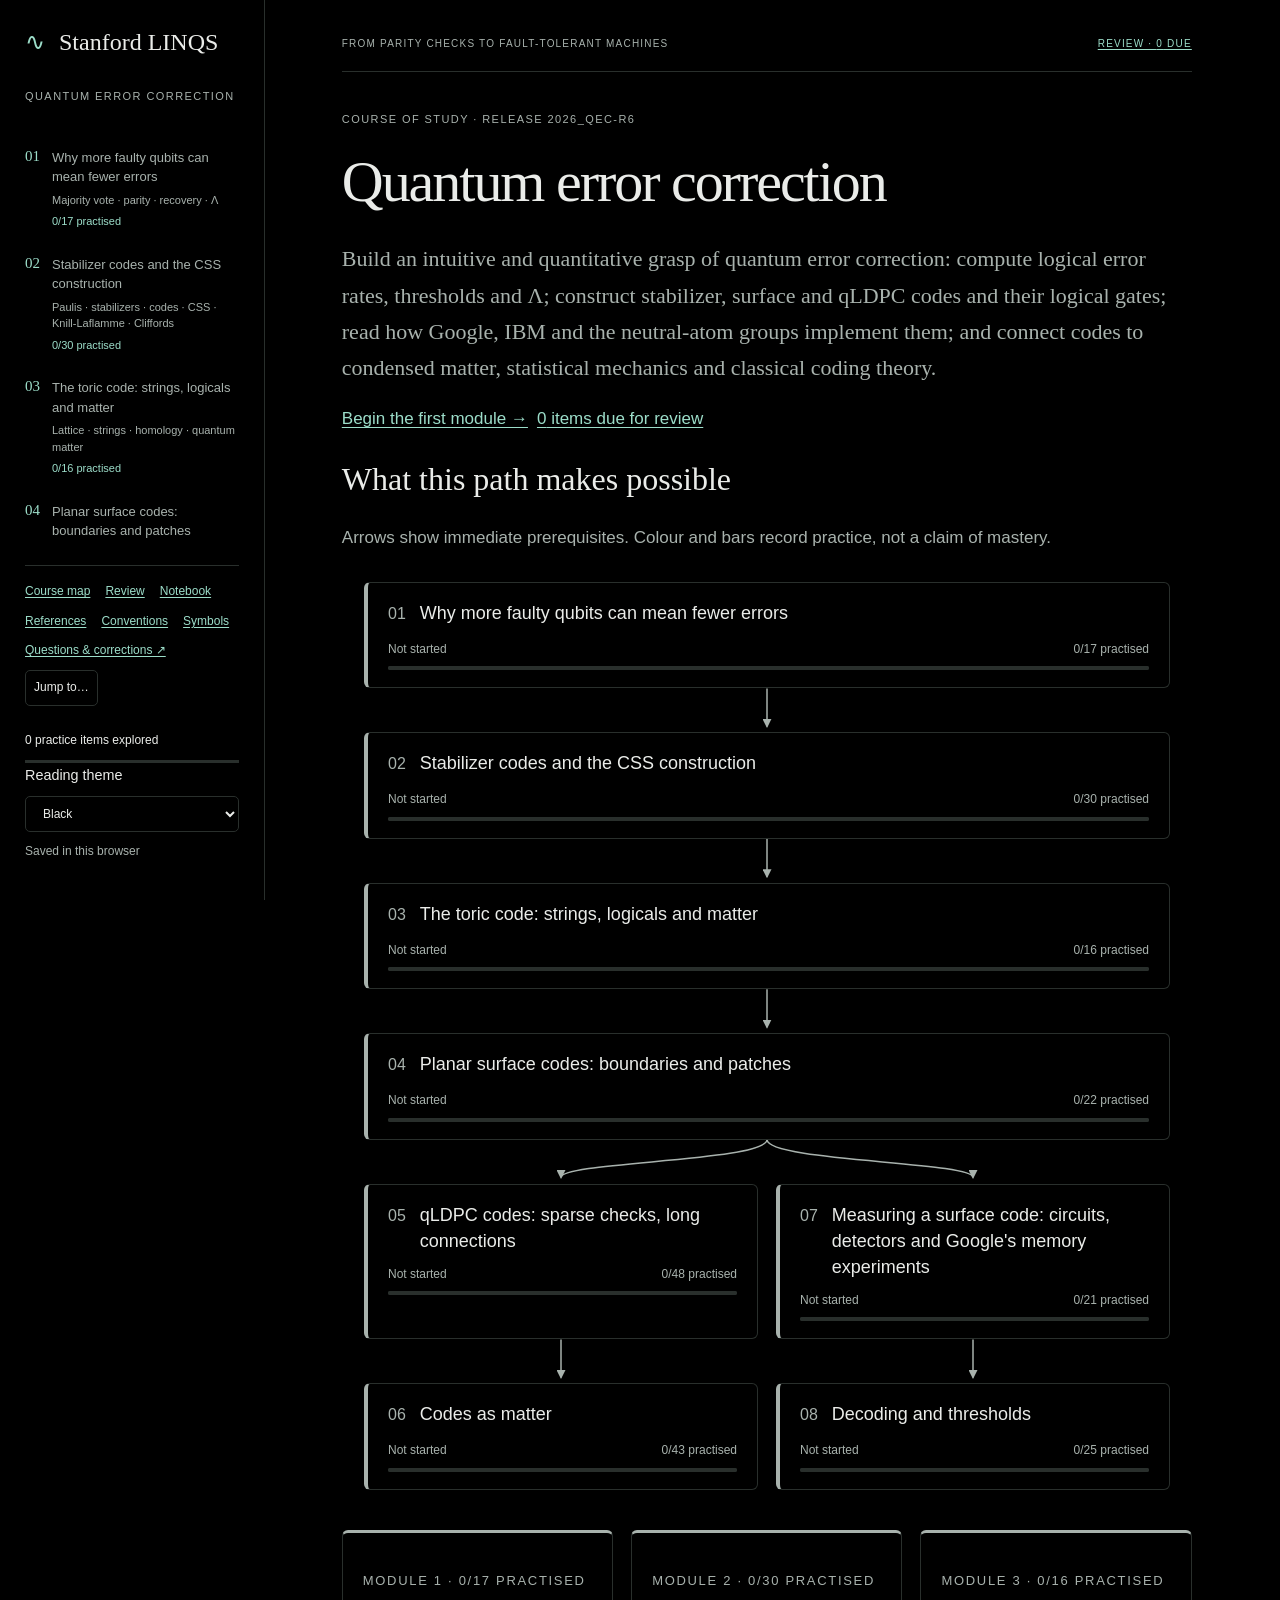
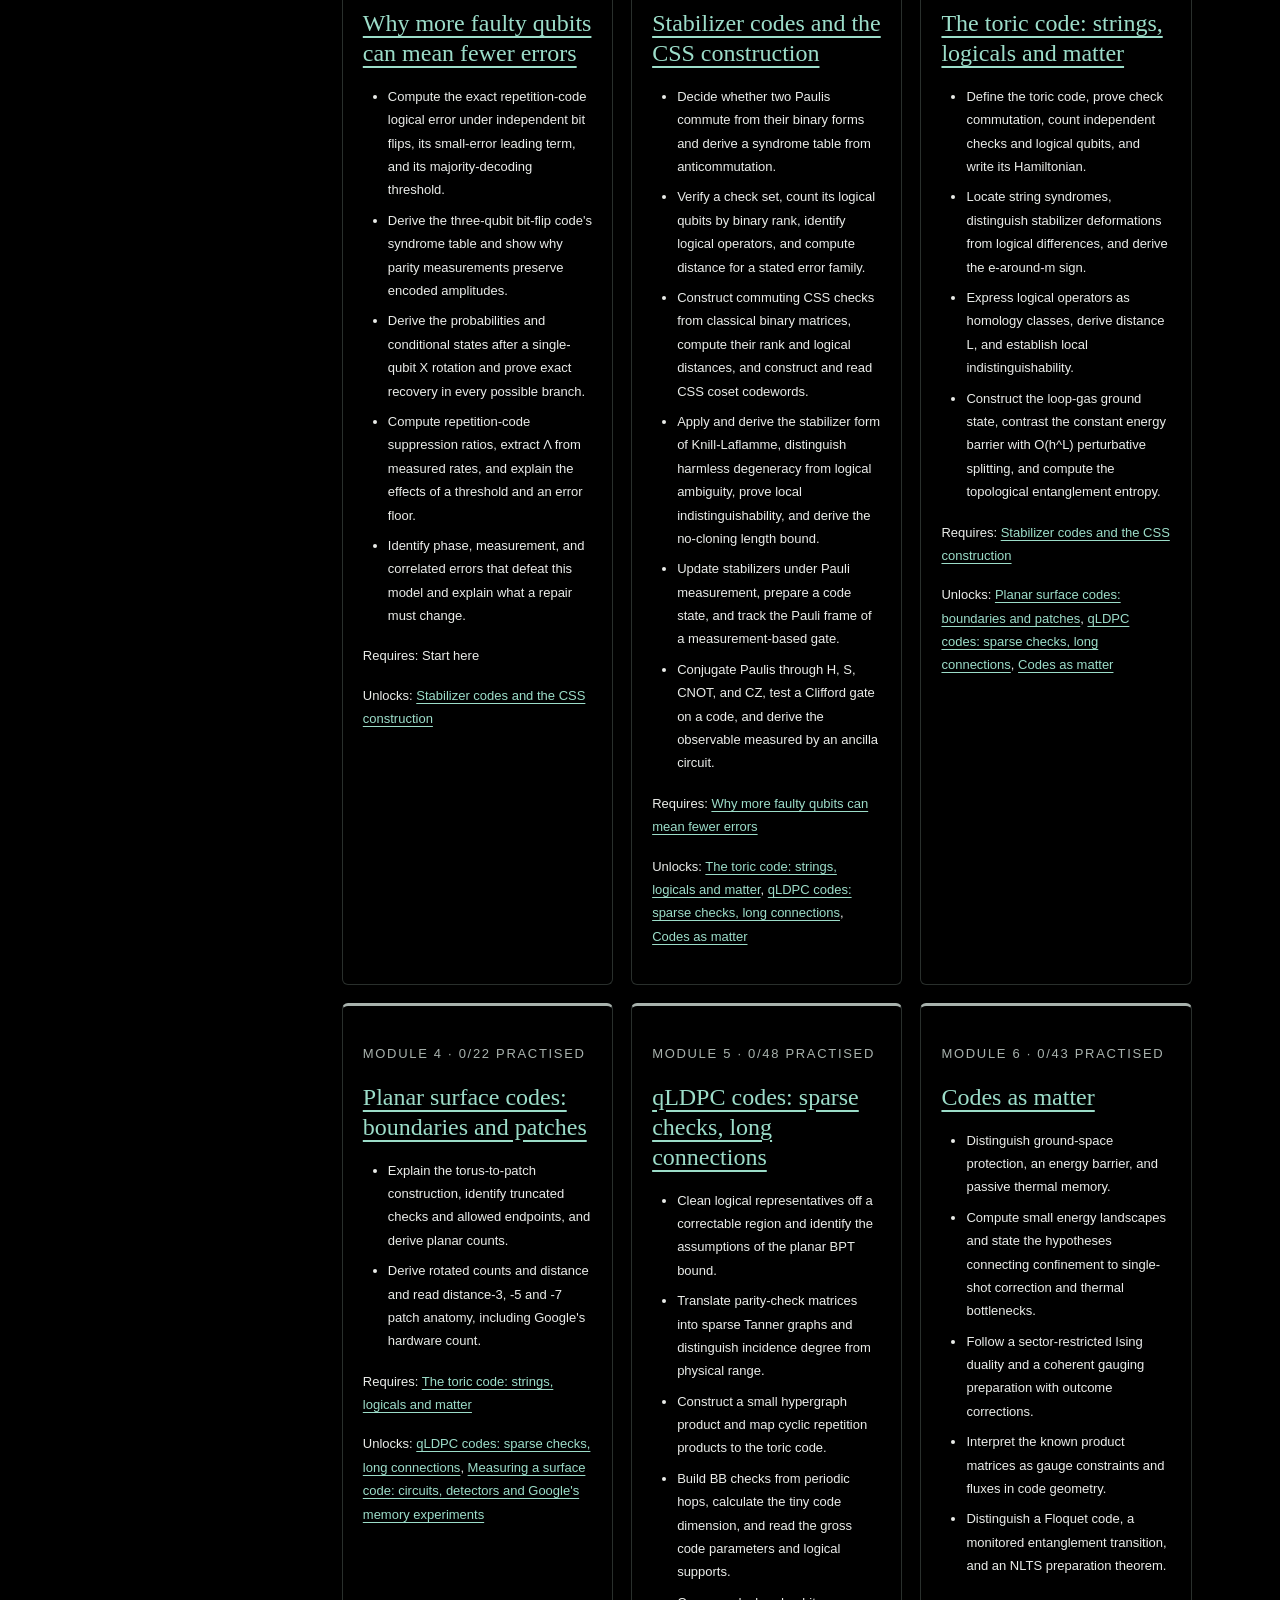
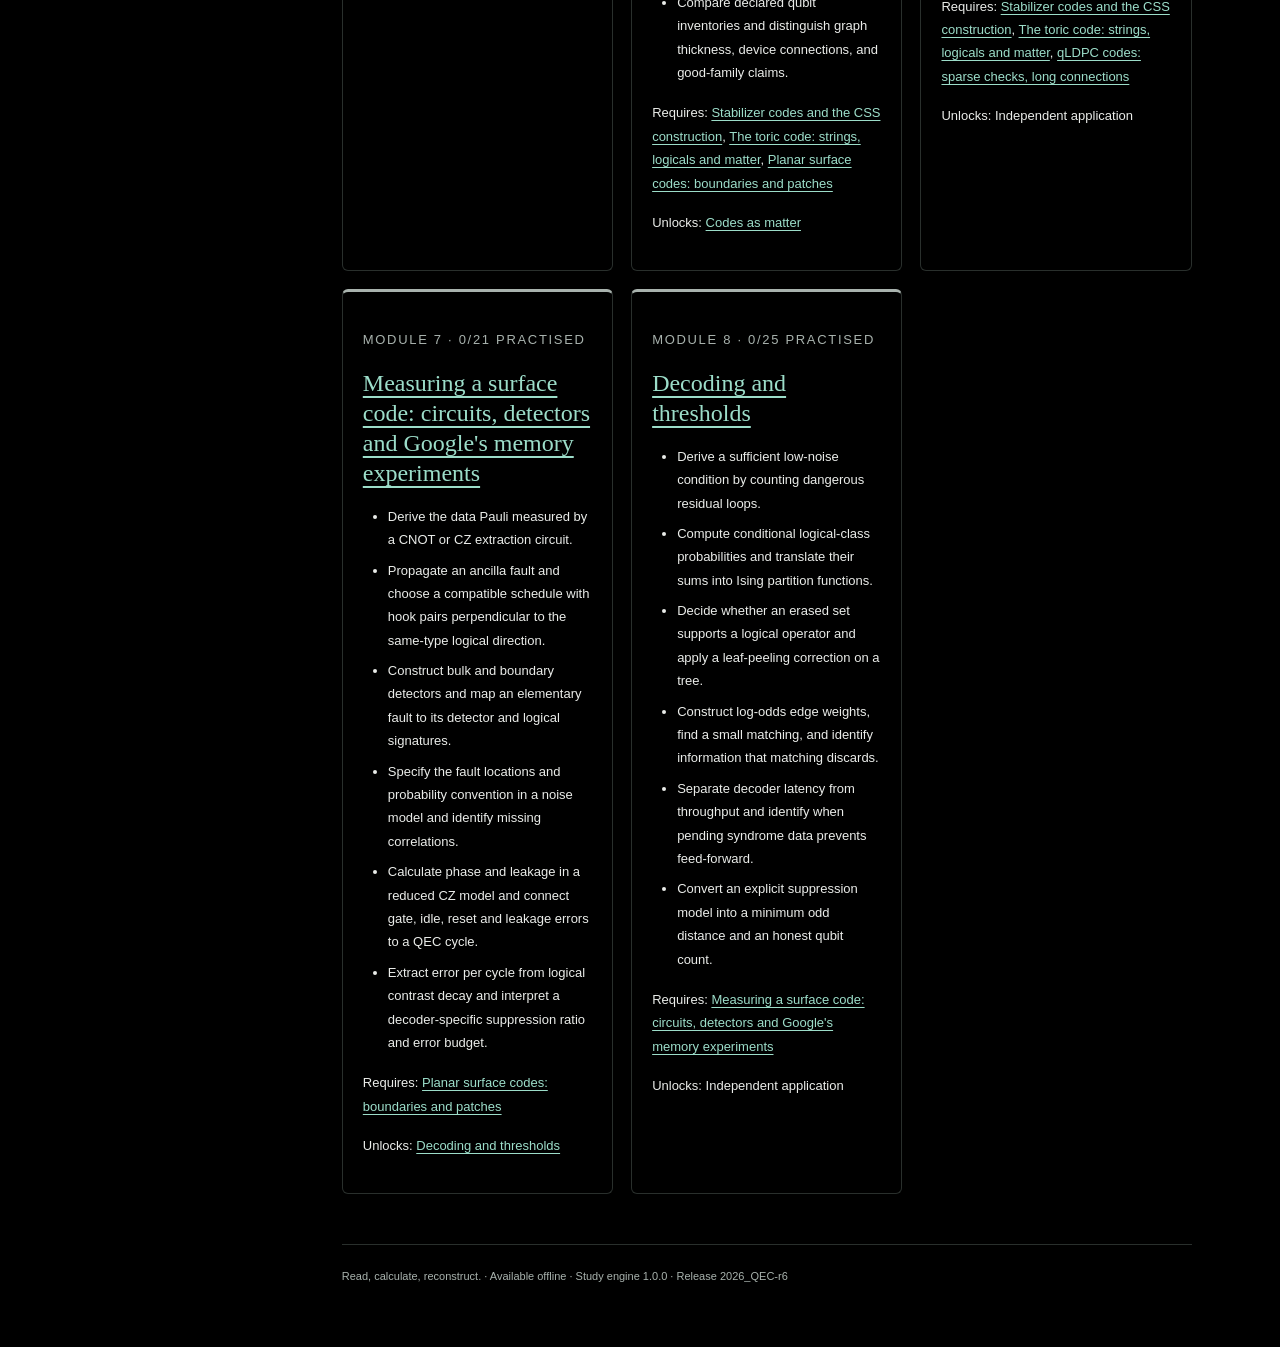
==== 2026_QEC/index.html @ 4f8a5e7a "2026_QEC: release 2026_QEC-r6 (modules m1, m2, m3, m14, m6, m7, m4, m5) From private source ae6939c " ====
<!doctype html><html lang="en"><head><meta charset="utf-8"><script id="study-theme-init">(function(){var theme="black";try{var saved=JSON.parse(localStorage.getItem("study-release:quantum_error_correction"));if(["black","midnight","ivory","sage","plum"].indexOf(saved&&saved.prefs&&saved.prefs.theme)!==-1)theme=saved.prefs.theme;}catch(_){}document.documentElement.dataset.theme=theme;})();</script><link rel="icon" href="data:,"><meta name="viewport" content="width=device-width,initial-scale=1"><title>Quantum error correction · Quantum error correction</title><meta name="description" content="Build an intuitive and quantitative grasp of quantum error correction: compute logical error rates, thresholds and Λ; construct stabilizer, surface and qLDPC codes and their logical gates; read how Google, IBM and the neutral-atom groups implement them; and connect codes to condensed matter, statistical mechanics and classical coding theory."><link rel="stylesheet" href="assets/katex/katex.min.css"><link rel="stylesheet" href="assets/study.css"><script id="study-page-data" type="application/json">{"comments":{},"commentLifecycle":{},"answers":{},"course":"quantum_error_correction","courseTitle":"Quantum error correction","module":null,"revision":"sha256:18c68c8f806bed81","engineVersion":"1.0.0","dev":false,"release":{"label":"2026_QEC-r6","questionsUrl":"https://docs.google.com/document/d/1dp_MXEA5aFQJ1om-RrPk7rns6-5DhuFm/edit"},"itemIndex":{"m1-predict-crossing":{"type":"predict","module":"m1","subsection":"m1-majority","title":"Where do the distance curves meet?","responseType":"choice"},"m1-q-leading":{"type":"quiz","module":"m1","subsection":"m1-majority","title":"Evaluate the five-bit tail","responseType":"numeric"},"m1-q-above-threshold":{"type":"quiz","module":"m1","subsection":"m1-majority","title":"Above the majority threshold","responseType":"choice"},"m1-q-cloning":{"type":"quiz","module":"m1","subsection":"m1-obstacles","title":"The permitted copier","responseType":"choice"},"m1-q-syndrome":{"type":"quiz","module":"m1","subsection":"m1-bitflip","title":"Decode the sign pattern","responseType":"choice"},"m1-predict-single-qubit":{"type":"predict","module":"m1","subsection":"m1-bitflip","title":"What can one physical qubit reveal?","responseType":"choice"},"m1-q-commute":{"type":"quiz","module":"m1","subsection":"m1-bitflip","title":"Commute does not mean correct","responseType":"multi"},"m1-predict-rotation":{"type":"predict","module":"m1","subsection":"m1-discretize","title":"How often does a small rotation flag?","responseType":"numeric"},"m1-q-after-measurement":{"type":"quiz","module":"m1","subsection":"m1-discretize","title":"What remains after a clean outcome?","responseType":"choice"},"m1-q-lambda-extract":{"type":"quiz","module":"m1","subsection":"m1-lambda","title":"Extract a measured suppression ratio","responseType":"numeric"},"m1-predict-lambda":{"type":"predict","module":"m1","subsection":"m1-lambda","title":"Is Λ a property of qubits alone?","responseType":"choice"},"m1-q-events":{"type":"quiz","module":"m1","subsection":"m1-time","title":"Read a temporal pair","responseType":"choice"},"m1-reconstruction":{"type":"exercise","module":"m1","subsection":"m1-practice","title":"Rebuild the two mechanisms","responseType":"text"},"m1-transfer":{"type":"exercise","module":"m1","subsection":"m1-practice","title":"Rotate the code into the phase basis","responseType":"text"},"m1-calc-floor":{"type":"exercise","module":"m1","subsection":"m1-practice","title":"Where does a floor take over?","responseType":"text"},"m1-challenge-paper":{"type":"challenge","module":"m1","subsection":"m1-practice","title":"Reconstruct the experimental ladder","responseType":"text"},"m1-challenge-correlated":{"type":"challenge","module":"m1","subsection":"m1-practice","title":"Let faults arrive in neighboring pairs","responseType":"text"},"m2-predict-commute":{"type":"predict","module":"m2","subsection":"m2-pauli","title":"Count the overlapping sites","responseType":"choice"},"m2-q-symplectic":{"type":"quiz","module":"m2","subsection":"m2-pauli","title":"A binary product, not a real inner product","responseType":"numeric"},"m2-predict-halving":{"type":"predict","module":"m2","subsection":"m2-stabilizer","title":"Why exactly half?","responseType":"choice"},"m2-predict-dim":{"type":"predict","module":"m2","subsection":"m2-stabilizer","title":"Constraints versus stored qubits","responseType":"choice"},"m2-q-energy":{"type":"quiz","module":"m2","subsection":"m2-stabilizer","title":"The energy of one physical error","responseType":"numeric"},"m2-q-minus-i":{"type":"quiz","module":"m2","subsection":"m2-stabilizer","title":"Consistent commutation, inconsistent signs","responseType":"choice"},"m2-q-distance":{"type":"quiz","module":"m2","subsection":"m2-logicals","title":"A logical operator sets the distance","responseType":"numeric"},"m2-q-distance-basis":{"type":"quiz","module":"m2","subsection":"m2-logicals","title":"Distance cannot depend on logical naming","responseType":"choice"},"m2-predict-playground":{"type":"predict","module":"m2","subsection":"m2-logicals","title":"How many distinct single-error signals?","responseType":"choice"},"m2-q-degenerate":{"type":"quiz","module":"m2","subsection":"m2-examples","title":"Which pairs does the Shor lookup correct?","responseType":"multi"},"m2-predict-steane-k":{"type":"predict","module":"m2","subsection":"m2-examples","title":"Reuse the rows in both Pauli sectors","responseType":"choice"},"m2-q-perfect":{"type":"quiz","module":"m2","subsection":"m2-examples","title":"Perfect in which sense?","responseType":"choice"},"m2-q-shor-syndrome":{"type":"quiz","module":"m2","subsection":"m2-examples","title":"What does a perfect lookup do beyond its promise?","responseType":"choice"},"m2-q-bound-ladder":{"type":"quiz","module":"m2","subsection":"m2-examples","title":"A bound is not an existence theorem","responseType":"numeric"},"m2-predict-css-k":{"type":"predict","module":"m2","subsection":"m2-css","title":"Count ranks, not drawn check nodes","responseType":"numeric"},"m2-q-css-condition":{"type":"quiz","module":"m2","subsection":"m2-css","title":"The compatibility condition in physical language","responseType":"choice"},"m2-q-kl-degenerate":{"type":"quiz","module":"m2","subsection":"m2-knill-laflamme","title":"Is a nonzero off-diagonal error overlap fatal?","responseType":"choice"},"m2-predict-reduced":{"type":"predict","module":"m2","subsection":"m2-knill-laflamme","title":"What can a small region know?","responseType":"choice"},"m2-q-erasure":{"type":"quiz","module":"m2","subsection":"m2-knill-laflamme","title":"Spend distance on two kinds of uncertainty","responseType":"multi"},"m2-predict-cnot":{"type":"predict","module":"m2","subsection":"m2-clifford","title":"Where does a target phase flip go?","responseType":"choice"},"m2-q-transversal-h":{"type":"quiz","module":"m2","subsection":"m2-clifford","title":"A transversal gate can change the code","responseType":"choice"},"m2-q-deterministic":{"type":"quiz","module":"m2","subsection":"m2-clifford","title":"Which outcome is guaranteed?","responseType":"choice"},"m2-q-what-is-measured":{"type":"quiz","module":"m2","subsection":"m2-clifford","title":"Read a mixed observable backward","responseType":"choice"},"m2-reconstruction":{"type":"exercise","module":"m2","subsection":"m2-practice","title":"Rebuild the algebra from the checks","responseType":"text"},"m2-transfer":{"type":"exercise","module":"m2","subsection":"m2-practice","title":"Detection, erasure and post-selection in four qubits","responseType":"text"},"m2-transfer-measure":{"type":"exercise","module":"m2","subsection":"m2-practice","title":"Measurement does the work: enter a code and build a gate","responseType":"text"},"m2-calc-transversal-phase":{"type":"exercise","module":"m2","subsection":"m2-practice","title":"Transversal phase gates and a slightly wrong angle","responseType":"text"},"m2-calc-coherent":{"type":"exercise","module":"m2","subsection":"m2-practice","title":"Every qubit over-rotates","responseType":"text"},"m2-challenge-bias":{"type":"challenge","module":"m2","subsection":"m2-practice","title":"When the decoder should not trust minimum weight","responseType":"text"},"m2-challenge-fifteen":{"type":"challenge","module":"m2","subsection":"m2-practice","title":"The fifteen-qubit code on a four-cube","responseType":"text"},"m3-predict-k":{"type":"predict","module":"m3","subsection":"m3-toric","title":"Count information, not drawn checks","responseType":"choice"},"m3-q-overlap":{"type":"quiz","module":"m3","subsection":"m3-toric","title":"Keep the parallel edges","responseType":"choice"},"m3-q-closed-loop":{"type":"quiz","module":"m3","subsection":"m3-anyons","title":"Zero syndrome does not settle the question","responseType":"choice"},"m3-q-fermion":{"type":"quiz","module":"m3","subsection":"m3-anyons","title":"Rotate the composite","responseType":"choice"},"m3-q-class":{"type":"quiz","module":"m3","subsection":"m3-homology","title":"Read a class, not a shape","responseType":"choice"},"m3-predict-deform":{"type":"predict","module":"m3","subsection":"m3-homology","title":"Move two neighboring faces","responseType":"text"},"m3-predict-distance":{"type":"predict","module":"m3","subsection":"m3-homology","title":"Which length limits protection?","responseType":"choice"},"m3-predict-halfway":{"type":"predict","module":"m3","subsection":"m3-homology","title":"Past the halfway point","responseType":"choice"},"m3-predict-syndrome":{"type":"predict","module":"m3","subsection":"m3-homology","title":"Count ends before opening the lattice","responseType":"choice"},"m3-q-gap":{"type":"quiz","module":"m3","subsection":"m3-matter","title":"Does the gap do the decoder's work?","responseType":"choice"},"m3-reconstruction":{"type":"exercise","module":"m3","subsection":"m3-practice","title":"Rebuild the lattice argument","responseType":"text"},"m3-gauge-gauss-reconstruction":{"type":"exercise","module":"m3","subsection":"m3-practice","title":"Read charge through a boundary","responseType":"text"},"m3-reconstruct-loop-gas":{"type":"exercise","module":"m3","subsection":"m3-practice","title":"Put a phase on the loop sum","responseType":"text"},"m3-calc-splitting":{"type":"exercise","module":"m3","subsection":"m3-practice","title":"Count the virtual winding processes","responseType":"text"},"m3-proof-genus":{"type":"exercise","module":"m3","subsection":"m3-practice","title":"Join two tori and test their seam","responseType":"text"},"m3-challenge-paper":{"type":"challenge","module":"m3","subsection":"m3-practice","title":"Reconstruct the entropy subtraction","responseType":"text"},"m3-s35-check-retained":{"type":"exercise","module":"m14","subsection":"m3-boundaries","title":"Read the check that remains","responseType":"text"},"m3-predict-end":{"type":"predict","module":"m14","subsection":"m3-boundaries","title":"Does a smooth side erase a vertex defect?","responseType":"choice"},"m3-s35-lost-pair":{"type":"exercise","module":"m14","subsection":"m3-boundaries","title":"Follow the lost logical pair","responseType":"text"},"m3-s35-count-patch":{"type":"exercise","module":"m14","subsection":"m3-boundaries","title":"Separate information from hardware","responseType":"text"},"m3-s35-deform-end":{"type":"exercise","module":"m14","subsection":"m3-boundaries","title":"Move the endpoint with a check","responseType":"text"},"m3-s35-distance-bound":{"type":"exercise","module":"m14","subsection":"m3-boundaries","title":"Bound every logical Pauli","responseType":"text"},"m3-q-planar-k":{"type":"quiz","module":"m14","subsection":"m3-boundaries","title":"Remove the alternation","responseType":"choice"},"m3-q-rough-name":{"type":"quiz","module":"m14","subsection":"m3-boundaries","title":"What does the word rough fix?","responseType":"choice"},"m3-q-half-checks":{"type":"quiz","module":"m14","subsection":"m3-rotated","title":"Does a weight-two check spoil commutation?","responseType":"choice"},"m3-predict-rotated-n":{"type":"predict","module":"m14","subsection":"m3-rotated","title":"Allocate two memories or one","responseType":"numeric"},"m3-q-loop-count":{"type":"quiz","module":"m14","subsection":"m3-anatomy","title":"A single visible defect","responseType":"choice"},"m3-q-d3-check":{"type":"quiz","module":"m14","subsection":"m3-anatomy","title":"Use the half-check's degeneracy","responseType":"choice"},"m3-q-frame-sign":{"type":"quiz","module":"m14","subsection":"m3-anatomy","title":"Follow the recorded sign","responseType":"choice"},"m3-predict-absorb":{"type":"predict","module":"m14","subsection":"m3-anatomy","title":"Change the assignment, not the geometry","responseType":"choice"},"m3-q-total":{"type":"quiz","module":"m14","subsection":"m3-anatomy","title":"Count the required interactions","responseType":"numeric"},"m14-reconstruction":{"type":"exercise","module":"m14","subsection":"m14-practice","title":"Cut the torus in the opposite order","responseType":"text"},"m3-transfer-hadamard":{"type":"exercise","module":"m14","subsection":"m14-practice","title":"Transversal Hadamard turns the patch","responseType":"text"},"m3-calc-decode-d3":{"type":"exercise","module":"m14","subsection":"m14-practice","title":"Let two errors impersonate one","responseType":"text"},"m3-transfer-frame":{"type":"exercise","module":"m14","subsection":"m14-practice","title":"Read the logical value with its frame","responseType":"text"},"m3-transfer":{"type":"exercise","module":"m14","subsection":"m14-practice","title":"A rectangular rotated memory","responseType":"text"},"m3-challenge-boundary":{"type":"challenge","module":"m14","subsection":"m14-practice","title":"Remove the mixed-boundary assumption","responseType":"text"},"m3-challenge-dead-check":{"type":"challenge","module":"m14","subsection":"m14-practice","title":"Turn off one check","responseType":"text"},"m6-quiz-cleaning":{"type":"quiz","module":"m6","subsection":"m6-bpt","title":"Move the row","responseType":"choice"},"m6-ex-cleaning-certificate":{"type":"exercise","module":"m6","subsection":"m6-bpt","title":"Certify the region","responseType":"text"},"m6-quiz-union":{"type":"quiz","module":"m6","subsection":"m6-bpt","title":"Combine correctable regions","responseType":"choice"},"m6-quiz-corner-labels":{"type":"quiz","module":"m6","subsection":"m6-bpt","title":"Count corner labels","responseType":"numeric"},"m6-quiz-bpt-scope":{"type":"quiz","module":"m6","subsection":"m6-bpt","title":"Keep a positive rate","responseType":"choice"},"m6-predict-sparsity":{"type":"predict","module":"m6","subsection":"m6-bpt","title":"Few neighbors, nearby neighbors?","responseType":"text"},"m6-quiz-hamming-edge":{"type":"quiz","module":"m6","subsection":"m6-ldpc","title":"Count a check’s lines","responseType":"numeric"},"m6-quiz-graph-row":{"type":"quiz","module":"m6","subsection":"m6-ldpc","title":"Read a row from the graph","responseType":"choice"},"m6-quiz-sparse-weight":{"type":"quiz","module":"m6","subsection":"m6-ldpc","title":"Bound both degrees","responseType":"choice"},"m6-quiz-design-rate":{"type":"quiz","module":"m6","subsection":"m6-ldpc","title":"Scale the same degrees","responseType":"numeric"},"m6-quiz-css-overlap":{"type":"quiz","module":"m6","subsection":"m6-ldpc","title":"Test the mixed overlap","responseType":"choice"},"m6-quiz-factor-rank":{"type":"quiz","module":"m6","subsection":"m6-hgp","title":"Count independent factor checks","responseType":"numeric"},"m6-predict-product-repair":{"type":"predict","module":"m6","subsection":"m6-hgp","title":"Repair the failed pair","responseType":"text"},"m6-quiz-product-size":{"type":"quiz","module":"m6","subsection":"m6-hgp","title":"Count both data blocks","responseType":"numeric"},"m6-ex-product-row":{"type":"exercise","module":"m6","subsection":"m6-hgp","title":"Rebuild the repaired rows","responseType":"text"},"m6-quiz-transpose-count":{"type":"quiz","module":"m6","subsection":"m6-hgp","title":"Keep the dependent-row contribution","responseType":"numeric"},"m6-quiz-product-distance":{"type":"quiz","module":"m6","subsection":"m6-hgp","title":"Choose the overall distance","responseType":"choice"},"m6-ex-toric-map":{"type":"exercise","module":"m6","subsection":"m6-hgp","title":"Identify a star across the seam","responseType":"text"},"m6-quiz-shift-wrap":{"type":"quiz","module":"m6","subsection":"m6-bb","title":"Follow the wrap","responseType":"numeric"},"m6-quiz-polynomial-cancel":{"type":"quiz","module":"m6","subsection":"m6-bb","title":"Cancel coincident hops","responseType":"choice"},"m6-quiz-bb-neighbors":{"type":"quiz","module":"m6","subsection":"m6-bb","title":"Count one check’s neighbors","responseType":"numeric"},"m6-quiz-bb-transpose":{"type":"quiz","module":"m6","subsection":"m6-bb","title":"Place the transpose","responseType":"choice"},"m6-ex-tiny-rank":{"type":"exercise","module":"m6","subsection":"m6-bb","title":"Recover the two free choices","responseType":"text"},"m6-quiz-tiny-k":{"type":"quiz","module":"m6","subsection":"m6-bb","title":"Count independent constraints","responseType":"numeric"},"m6-predict-bb":{"type":"predict","module":"m6","subsection":"m6-bb","title":"More sites and more logical qubits","responseType":"text"},"m6-ex-bb-observation":{"type":"exercise","module":"m6","subsection":"m6-bb","title":"Read the rank observations","responseType":"text"},"m6-quiz-rank-not-distance":{"type":"quiz","module":"m6","subsection":"m6-bb","title":"Separate rank from distance","responseType":"choice"},"m6-quiz-logical-patches":{"type":"quiz","module":"m6","subsection":"m6-bb","title":"Shared sites and separate logical qubits","responseType":"choice"},"m6-quiz-degree-hardware":{"type":"quiz","module":"m6","subsection":"m6-hardware","title":"Count the full neighborhood","responseType":"numeric"},"m6-quiz-thickness":{"type":"quiz","module":"m6","subsection":"m6-hardware","title":"Interpret the planar partition","responseType":"choice"},"m6-quiz-kunlun-inventory":{"type":"quiz","module":"m6","subsection":"m6-hardware","title":"Count device qubits per logical","responseType":"numeric"},"m6-ex-hardware-evidence":{"type":"exercise","module":"m6","subsection":"m6-hardware","title":"Match a claim to its evidence","responseType":"text"},"m6-quiz-matched-count":{"type":"quiz","module":"m6","subsection":"m6-hardware","title":"Count the matched patch block","responseType":"numeric"},"m6-predict-map":{"type":"predict","module":"m6","subsection":"m6-hardware","title":"What changes when the lines move","responseType":"text"},"m6-ex-map-observation":{"type":"exercise","module":"m6","subsection":"m6-hardware","title":"Identify the displayed edge set","responseType":"text"},"m6-quiz-relative-distance":{"type":"quiz","module":"m6","subsection":"m6-good-codes","title":"Normalize the distance","responseType":"numeric"},"m6-quiz-good-family":{"type":"quiz","module":"m6","subsection":"m6-good-codes","title":"Two points or a family","responseType":"choice"},"m6-quiz-lift-degree":{"type":"quiz","module":"m6","subsection":"m6-good-codes","title":"Follow a permuted edge","responseType":"choice"},"m6-ex-tanner-distinction":{"type":"exercise","module":"m6","subsection":"m6-good-codes","title":"Representation or construction","responseType":"text"},"m6-quiz-frontier-premise":{"type":"quiz","module":"m6","subsection":"m6-good-codes","title":"Identify the premise that changes","responseType":"choice"},"m6-ex-reconstruct":{"type":"exercise","module":"m6","subsection":"m6-practice","title":"Rebuild cleaning and the planar bound","responseType":"text"},"m6-ex-calculate":{"type":"exercise","module":"m6","subsection":"m6-practice","title":"Count the tiny BB code by hand","responseType":"text"},"m6-ex-proof":{"type":"exercise","module":"m6","subsection":"m6-practice","title":"Prove the product’s parameters","responseType":"text"},"m6-ex-explain":{"type":"exercise","module":"m6","subsection":"m6-practice","title":"State what each calculation establishes","responseType":"text"},"m6-ex-transfer":{"type":"exercise","module":"m6","subsection":"m6-practice","title":"Transfer the locality argument","responseType":"text"},"m6-challenge-paper":{"type":"challenge","module":"m6","subsection":"m6-practice","title":"Read a logical pair from the paper","responseType":"text"},"m6-challenge-design":{"type":"challenge","module":"m6","subsection":"m6-practice","title":"Design a matched-distance resource table","responseType":"text"},"m6-challenge-break":{"type":"challenge","module":"m6","subsection":"m6-practice","title":"Break the six-neighbor claim","responseType":"text"},"m7-quiz-degeneracy":{"type":"quiz","module":"m7","subsection":"m7-hamiltonians","title":"Check the claim","responseType":"choice"},"m7-quiz-entropy-sign":{"type":"quiz","module":"m7","subsection":"m7-hamiltonians","title":"Check the claim","responseType":"choice"},"m7-quiz-fusion":{"type":"quiz","module":"m7","subsection":"m7-hamiltonians","title":"Check the claim","responseType":"choice"},"m7-quiz-gap-distance":{"type":"quiz","module":"m7","subsection":"m7-barriers","title":"Check the claim","responseType":"choice"},"m7-predict-energy":{"type":"predict","module":"m7","subsection":"m7-barriers","title":"Which route has the smaller peak?","responseType":"text"},"m7-quiz-thermal":{"type":"quiz","module":"m7","subsection":"m7-barriers","title":"Check the claim","responseType":"choice"},"m7-quiz-nogo":{"type":"quiz","module":"m7","subsection":"m7-barriers","title":"Check the claim","responseType":"choice"},"m7-quiz-four-d":{"type":"quiz","module":"m7","subsection":"m7-barriers","title":"Check the claim","responseType":"choice"},"m7-quiz-fractal":{"type":"quiz","module":"m7","subsection":"m7-barriers","title":"Check the claim","responseType":"choice"},"m7-quiz-reduced-weight":{"type":"quiz","module":"m7","subsection":"m7-single-shot","title":"Check the claim","responseType":"choice"},"m7-quiz-metacheck":{"type":"quiz","module":"m7","subsection":"m7-single-shot","title":"Check the claim","responseType":"choice"},"m7-quiz-single-shot":{"type":"quiz","module":"m7","subsection":"m7-single-shot","title":"Check the claim","responseType":"choice"},"m7-quiz-both-sectors":{"type":"quiz","module":"m7","subsection":"m7-single-shot","title":"Check the claim","responseType":"choice"},"m7-quiz-goodness":{"type":"quiz","module":"m7","subsection":"m7-good-codes","title":"Check the claim","responseType":"choice"},"m7-quiz-free-energy":{"type":"quiz","module":"m7","subsection":"m7-good-codes","title":"Check the claim","responseType":"choice"},"m7-quiz-glass":{"type":"quiz","module":"m7","subsection":"m7-good-codes","title":"Check the claim","responseType":"choice"},"m7-quiz-scope":{"type":"quiz","module":"m7","subsection":"m7-good-codes","title":"Check the claim","responseType":"choice"},"m7-quiz-kw-sector":{"type":"quiz","module":"m7","subsection":"m7-gauging","title":"Check the claim","responseType":"choice"},"m7-quiz-bond":{"type":"quiz","module":"m7","subsection":"m7-gauging","title":"Check the claim","responseType":"choice"},"m7-quiz-gauss":{"type":"quiz","module":"m7","subsection":"m7-gauging","title":"Check the claim","responseType":"choice"},"m7-quiz-flux":{"type":"quiz","module":"m7","subsection":"m7-gauging","title":"Check the claim","responseType":"choice"},"m7-quiz-outcome-parity":{"type":"quiz","module":"m7","subsection":"m7-gauging","title":"Check the claim","responseType":"choice"},"m7-quiz-gauging-state":{"type":"quiz","module":"m7","subsection":"m7-gauging","title":"Check the claim","responseType":"choice"},"m7-predict-gauging":{"type":"predict","module":"m7","subsection":"m7-gauging","title":"What will the matter record leave behind?","responseType":"text"},"m7-quiz-product-sites":{"type":"quiz","module":"m7","subsection":"m7-products","title":"Check the claim","responseType":"choice"},"m7-quiz-product-star":{"type":"quiz","module":"m7","subsection":"m7-products","title":"Check the claim","responseType":"choice"},"m7-quiz-product-flux":{"type":"quiz","module":"m7","subsection":"m7-products","title":"Check the claim","responseType":"choice"},"m7-quiz-product-energy":{"type":"quiz","module":"m7","subsection":"m7-products","title":"Check the claim","responseType":"choice"},"m7-quiz-honeycomb":{"type":"quiz","module":"m7","subsection":"m7-dynamics","title":"Check the claim","responseType":"choice"},"m7-quiz-floquet-label":{"type":"quiz","module":"m7","subsection":"m7-dynamics","title":"Check the claim","responseType":"choice"},"m7-quiz-record":{"type":"quiz","module":"m7","subsection":"m7-dynamics","title":"Check the claim","responseType":"choice"},"m7-quiz-monitoring":{"type":"quiz","module":"m7","subsection":"m7-dynamics","title":"Check the claim","responseType":"choice"},"m7-quiz-dynamics-scope":{"type":"quiz","module":"m7","subsection":"m7-dynamics","title":"Check the claim","responseType":"choice"},"m7-quiz-nlts":{"type":"quiz","module":"m7","subsection":"m7-complexity","title":"Check the claim","responseType":"choice"},"m7-quiz-complexity-scope":{"type":"quiz","module":"m7","subsection":"m7-complexity","title":"Check the claim","responseType":"choice"},"m7-reconstruction":{"type":"exercise","module":"m7","subsection":"m7-practice","title":"Rebuild the BB energy calculation","responseType":"text"},"m7-transfer":{"type":"exercise","module":"m7","subsection":"m7-practice","title":"Transfer the energy question to the product","responseType":"text"},"m7-calculation":{"type":"exercise","module":"m7","subsection":"m7-practice","title":"Prove the cube route peak is optimal","responseType":"text"},"m7-explanation":{"type":"exercise","module":"m7","subsection":"m7-practice","title":"Explain three different kinds of protection","responseType":"text"},"m7-proof":{"type":"exercise","module":"m7","subsection":"m7-practice","title":"Turn the cleaning picture into local indistinguishability","responseType":"text"},"m7-paper-figure":{"type":"challenge","module":"m7","subsection":"m7-practice","title":"Read a theorem label on a phase sketch","responseType":"text"},"m7-design":{"type":"challenge","module":"m7","subsection":"m7-practice","title":"Finish a different gauging outcome","responseType":"text"},"m7-break-model":{"type":"challenge","module":"m7","subsection":"m7-practice","title":"Break the monitoring analogy","responseType":"text"},"m4-predict-cz-basis":{"type":"predict","module":"m4","subsection":"m4-circuit","title":"What does the CZ circuit reveal?","responseType":"choice"},"m4-q-data-basis":{"type":"quiz","module":"m4","subsection":"m4-circuit","title":"Repair the data basis","responseType":"choice"},"m4-q-hook-absorption":{"type":"quiz","module":"m4","subsection":"m4-hooks","title":"Does a neighboring check absorb the hook?","responseType":"choice"},"m4-predict-hook":{"type":"predict","module":"m4","subsection":"m4-hooks","title":"Which gates remain?","responseType":"choice"},"m4-q-first-round":{"type":"quiz","module":"m4","subsection":"m4-detectors","title":"Is the first sign an error?","responseType":"choice"},"m4-q-y":{"type":"quiz","module":"m4","subsection":"m4-detectors","title":"How many checks change?","responseType":"numeric"},"m4-predict-final-detector":{"type":"predict","module":"m4","subsection":"m4-detectors","title":"Does the final readout add an event?","responseType":"choice"},"m4-q-noise":{"type":"quiz","module":"m4","subsection":"m4-noise","title":"Does the same p mean the same hardware?","responseType":"choice"},"m4-q-reset":{"type":"quiz","module":"m4","subsection":"m4-leakage","title":"Why not reset all the data?","responseType":"choice"},"m4-predict-leakage":{"type":"predict","module":"m4","subsection":"m4-leakage","title":"Is the average enough?","responseType":"choice"},"m4-predict-cz-return":{"type":"predict","module":"m4","subsection":"m4-hardware","title":"A second return","responseType":"choice"},"m4-q-latency":{"type":"quiz","module":"m4","subsection":"m4-hardware","title":"Fast rounds, delayed answer","responseType":"choice"},"m4-q-contrast":{"type":"quiz","module":"m4","subsection":"m4-experiments","title":"Interpret vanishing contrast","responseType":"choice"},"m4-q-comparison":{"type":"quiz","module":"m4","subsection":"m4-experiments","title":"Compare protected information","responseType":"choice"},"m4-q-budget":{"type":"quiz","module":"m4","subsection":"m4-experiments","title":"Predict the budget change","responseType":"numeric"},"m4-reconstruction":{"type":"exercise","module":"m4","subsection":"m4-practice","title":"Follow a fault from the circuit to the record","responseType":"text"},"m4-transfer":{"type":"exercise","module":"m4","subsection":"m4-practice","title":"Transfer to the four-data-qubit code","responseType":"text"},"m4-calc-decay":{"type":"exercise","module":"m4","subsection":"m4-practice","title":"Recover the round rate from two durations","responseType":"text"},"m4-calc-cz":{"type":"exercise","module":"m4","subsection":"m4-practice","title":"Return with the right phase","responseType":"text"},"m4-challenge-paper":{"type":"challenge","module":"m4","subsection":"m4-practice","title":"Read the two experimental axes","responseType":"text"},"m4-challenge-break-model":{"type":"challenge","module":"m4","subsection":"m4-practice","title":"Break two incomplete optimization targets","responseType":"text"},"m5-predict-half-loop":{"type":"predict","module":"m5","subsection":"m5-chains","title":"How many faults must the loop contain?","responseType":"choice"},"m5-q-bound":{"type":"quiz","module":"m5","subsection":"m5-chains","title":"What has the bound established?","responseType":"choice"},"m5-q-free-energy":{"type":"quiz","module":"m5","subsection":"m5-rbim","title":"What does the optimal decision compare?","responseType":"choice"},"m5-predict-measurement-dimension":{"type":"predict","module":"m5","subsection":"m5-rbim","title":"What changes when check reports can be wrong?","responseType":"choice"},"m5-predict-erasure-loop":{"type":"predict","module":"m5","subsection":"m5-percolation","title":"Does every erased cycle lose a logical qubit?","responseType":"choice"},"m5-predict-erasure-crossing":{"type":"predict","module":"m5","subsection":"m5-percolation","title":"What should finite sizes show?","responseType":"choice"},"m5-q-erasure-event":{"type":"quiz","module":"m5","subsection":"m5-percolation","title":"What does uncorrectable mean here?","responseType":"choice"},"m5-q-edge-weight":{"type":"quiz","module":"m5","subsection":"m5-matching","title":"Compute an edge cost","responseType":"numeric"},"m5-q-matching-target":{"type":"quiz","module":"m5","subsection":"m5-matching","title":"What is optimized?","responseType":"choice"},"m5-predict-class":{"type":"predict","module":"m5","subsection":"m5-ml","title":"Can equal shortest paths lead to unequal classes?","responseType":"choice"},"m5-q-browne-shot":{"type":"quiz","module":"m5","subsection":"m5-ml","title":"Did optimal inference promise this shot would succeed?","responseType":"choice"},"m5-predict-correlation":{"type":"predict","module":"m5","subsection":"m5-learned","title":"Use the correlation","responseType":"numeric"},"m5-q-training":{"type":"quiz","module":"m5","subsection":"m5-learned","title":"What would demonstrate learning rather than memorization?","responseType":"choice"},"m5-q-throughput":{"type":"quiz","module":"m5","subsection":"m5-realtime","title":"Must every answer arrive within one cycle?","responseType":"choice"},"m5-q-backlog":{"type":"quiz","module":"m5","subsection":"m5-realtime","title":"Which growth law belongs to which question?","responseType":"choice"},"m5-predict-halving":{"type":"predict","module":"m5","subsection":"m5-overhead","title":"Halve the physical-noise parameter","responseType":"numeric"},"m5-q-threshold-inference":{"type":"quiz","module":"m5","subsection":"m5-overhead","title":"Does Λ determine a universal gate threshold?","responseType":"choice"},"m5-reconstruction":{"type":"exercise","module":"m5","subsection":"m5-practice","title":"Rebuild the route from loops to classes","responseType":"text"},"m5-transfer-erasure":{"type":"exercise","module":"m5","subsection":"m5-practice","title":"Transfer the criterion to erased geometry","responseType":"text"},"m5-calc-classes":{"type":"exercise","module":"m5","subsection":"m5-practice","title":"Calculate the two class risks","responseType":"text"},"m5-transfer-greedy":{"type":"exercise","module":"m5","subsection":"m5-practice","title":"Transfer the greedy failure to a torus","responseType":"text"},"m5-calc-concatenation":{"type":"exercise","module":"m5","subsection":"m5-practice","title":"Concatenate an ideal five-qubit block","responseType":"text"},"m5-proof-shor-family":{"type":"exercise","module":"m5","subsection":"m5-practice","title":"A growing-distance family with no positive threshold","responseType":"text"},"m5-challenge-paper":{"type":"challenge","module":"m5","subsection":"m5-practice","title":"Read a suppression ladder and forecast its cost","responseType":"text"},"m5-challenge-floor":{"type":"challenge","module":"m5","subsection":"m5-practice","title":"Break the distance-only design","responseType":"text"}},"targets":{"m1-hook":{"type":"hook","module":"m1","title":"hook","revision":"sha256:7e673288d8cf8d08"},"m1-majority":{"type":"subsection","module":"m1","title":"1.1 · Majority vote and the first threshold","revision":"sha256:7e673288d8cf8d08","number":"1.1"},"eq-m1-rep-encoding":{"type":"equation","module":"m1","title":"Eq. (1.1) · 1.1 · Majority vote and the first threshold","revision":"sha256:7e673288d8cf8d08"},"eq-m1-rep-logical":{"type":"equation","module":"m1","title":"Eq. (1.2) · 1.1 · Majority vote and the first threshold","revision":"sha256:7e673288d8cf8d08"},"m1-rep-logical-derivation":{"type":"derivation","module":"m1","title":"Count the patterns that defeat a majority","revision":"sha256:7e673288d8cf8d08"},"eq-m1-rep-leading":{"type":"equation","module":"m1","title":"Eq. (1.3) · 1.1 · Majority vote and the first threshold","revision":"sha256:7e673288d8cf8d08"},"m1-rep-leading-derivation":{"type":"derivation","module":"m1","title":"Keep the lowest power of the flip probability","revision":"sha256:7e673288d8cf8d08"},"m1-predict-crossing":{"type":"predict","module":"m1","title":"Where do the distance curves meet?","revision":"sha256:7e673288d8cf8d08"},"eq-m1-rep-crossing":{"type":"equation","module":"m1","title":"Eq. (1.4) · 1.1 · Majority vote and the first threshold","revision":"sha256:7e673288d8cf8d08"},"m1-rep-crossing-derivation":{"type":"derivation","module":"m1","title":"Complement patterns, then compare successive distances","revision":"sha256:7e673288d8cf8d08"},"m1-majority-crossing-figure":{"type":"figure","module":"m1","title":"Logarithmic physical and logical error axes show four repetition-code curves for distances 1, 3, 5, and 7. Longer codes have steeper small-error slopes and lower logical error below the common crossing at p = p_L = 1/2; above it, longer codes have higher logical error.","revision":"sha256:7e673288d8cf8d08"},"m1-q-leading":{"type":"quiz","module":"m1","title":"Evaluate the five-bit tail","revision":"sha256:7e673288d8cf8d08"},"m1-majority-example":{"type":"worked-example","module":"m1","title":"One percent physical errors","revision":"sha256:7e673288d8cf8d08"},"m1-q-above-threshold":{"type":"quiz","module":"m1","title":"Above the majority threshold","revision":"sha256:7e673288d8cf8d08"},"m1-fec-tangent":{"type":"callout","module":"m1","title":"Tangent: the classical FEC connection","revision":"sha256:7e673288d8cf8d08"},"m1-vonneumann-story":{"type":"story","module":"m1","title":"Reliable organisms from unreliable components","revision":"sha256:7e673288d8cf8d08"},"m1-obstacles":{"type":"subsection","module":"m1","title":"1.2 · Why the quantum case looks impossible","revision":"sha256:7e673288d8cf8d08","number":"1.2"},"m1-three-obstacles-figure":{"type":"figure","module":"m1","title":"Three schematic panels contrast a short rotation arc with a full bit flip, cross out a copier that would duplicate an arbitrary unknown qubit, and show a Z measurement selecting either basis state from a superposition.","revision":"sha256:7e673288d8cf8d08"},"eq-m1-no-cloning":{"type":"equation","module":"m1","title":"Eq. (1.5) · 1.2 · Why the quantum case looks impossible","revision":"sha256:7e673288d8cf8d08"},"m1-no-cloning-derivation":{"type":"derivation","module":"m1","title":"A copier cannot preserve arbitrary inner products","revision":"sha256:7e673288d8cf8d08"},"eq-m1-rotation":{"type":"equation","module":"m1","title":"Eq. (1.6) · 1.2 · Why the quantum case looks impossible","revision":"sha256:7e673288d8cf8d08"},"eq-m1-rotation-expanded":{"type":"equation","module":"m1","title":"Eq. (1.7) · 1.2 · Why the quantum case looks impossible","revision":"sha256:7e673288d8cf8d08"},"m1-rotation-derivation":{"type":"derivation","module":"m1","title":"Separate even and odd powers of the Pauli","revision":"sha256:7e673288d8cf8d08"},"m1-q-cloning":{"type":"quiz","module":"m1","title":"The permitted copier","revision":"sha256:7e673288d8cf8d08"},"m1-bitflip":{"type":"subsection","module":"m1","title":"1.3 · Parity, not value: the three-qubit bit-flip code","revision":"sha256:7e673288d8cf8d08","number":"1.3"},"eq-m1-code-states":{"type":"equation","module":"m1","title":"Eq. (1.8) · 1.3 · Parity, not value: the three-qubit bit-flip code","revision":"sha256:7e673288d8cf8d08"},"m1-bitflip-circuit-figure":{"type":"figure","module":"m1","title":"Two CNOTs encode one input qubit into three data qubits. After an error slot, data-controlled CNOTs write two parities onto separate ancillas for Z measurement. The adjacent table maps I, X₁, X₂, and X₃ to syndromes 00, 10, 11, and 01.","revision":"sha256:7e673288d8cf8d08"},"eq-m1-stabilizers":{"type":"equation","module":"m1","title":"Eq. (1.9) · 1.3 · Parity, not value: the three-qubit bit-flip code","revision":"sha256:7e673288d8cf8d08"},"eq-m1-stabilizer-action":{"type":"equation","module":"m1","title":"Eq. (1.10) · 1.3 · Parity, not value: the three-qubit bit-flip code","revision":"sha256:7e673288d8cf8d08"},"m1-stabilizer-action-derivation":{"type":"derivation","module":"m1","title":"Compute the anticommutation signs","revision":"sha256:7e673288d8cf8d08"},"m1-syndrome-example":{"type":"worked-example","module":"m1","title":"Follow a complex amplitude through correction","revision":"sha256:7e673288d8cf8d08"},"m1-q-syndrome":{"type":"quiz","module":"m1","title":"Decode the sign pattern","revision":"sha256:7e673288d8cf8d08"},"m1-predict-single-qubit":{"type":"predict","module":"m1","title":"What can one physical qubit reveal?","revision":"sha256:7e673288d8cf8d08"},"eq-m1-reduced-state":{"type":"equation","module":"m1","title":"Eq. (1.11) · 1.3 · Parity, not value: the three-qubit bit-flip code","revision":"sha256:7e673288d8cf8d08"},"m1-reduced-state-derivation":{"type":"derivation","module":"m1","title":"Carry out the partial trace","revision":"sha256:7e673288d8cf8d08"},"eq-m1-logical-ops":{"type":"equation","module":"m1","title":"Eq. (1.12) · 1.3 · Parity, not value: the three-qubit bit-flip code","revision":"sha256:7e673288d8cf8d08"},"eq-m1-commute":{"type":"equation","module":"m1","title":"Eq. (1.13) · 1.3 · Parity, not value: the three-qubit bit-flip code","revision":"sha256:7e673288d8cf8d08"},"m1-commute-derivation":{"type":"derivation","module":"m1","title":"Even sign changes and logical information","revision":"sha256:7e673288d8cf8d08"},"m1-q-commute":{"type":"quiz","module":"m1","title":"Commute does not mean correct","revision":"sha256:7e673288d8cf8d08"},"m1-discretize":{"type":"subsection","module":"m1","title":"1.4 · Discretization: how measurement turns a continuum into a coin flip","revision":"sha256:7e673288d8cf8d08","number":"1.4"},"eq-m1-rotated-state":{"type":"equation","module":"m1","title":"Eq. (1.14) · 1.4 · Discretization: how measurement turns a continuum into a coin flip","revision":"sha256:7e673288d8cf8d08"},"m1-rotated-state-derivation":{"type":"derivation","module":"m1","title":"Apply the rotation to the encoded amplitudes","revision":"sha256:7e673288d8cf8d08"},"eq-m1-branches":{"type":"equation","module":"m1","title":"Eq. (1.15) · 1.4 · Discretization: how measurement turns a continuum into a coin flip","revision":"sha256:7e673288d8cf8d08"},"m1-branches-derivation":{"type":"derivation","module":"m1","title":"Project, apply the Born rule, normalize, and correct","revision":"sha256:7e673288d8cf8d08"},"m1-discretization-branches-figure":{"type":"figure","module":"m1","title":"As rotation angle runs from zero to π, cosine falls and sine rises; dotted and patterned squared curves show the corresponding probabilities. At 0.2 rad, the two syndrome branches have probabilities about 0.990033289 and 0.009966711, and either keeping the clean state or applying X₂ to the flagged state restores fidelity one.","revision":"sha256:7e673288d8cf8d08"},"eq-m1-uncorrected":{"type":"equation","module":"m1","title":"Eq. (1.16) · 1.4 · Discretization: how measurement turns a continuum into a coin flip","revision":"sha256:7e673288d8cf8d08"},"m1-uncorrected-derivation":{"type":"derivation","module":"m1","title":"Compute the unprotected overlap","revision":"sha256:7e673288d8cf8d08"},"m1-predict-rotation":{"type":"predict","module":"m1","title":"How often does a small rotation flag?","revision":"sha256:7e673288d8cf8d08"},"m1-discretization-lab":{"type":"lab","module":"m1","title":"A continuous rotation, two discrete syndromes","revision":"sha256:7e673288d8cf8d08"},"m1-q-after-measurement":{"type":"quiz","module":"m1","title":"What remains after a clean outcome?","revision":"sha256:7e673288d8cf8d08"},"m1-general-errors-tangent":{"type":"callout","module":"m1","title":"Tangent: extending the argument to general errors","revision":"sha256:7e673288d8cf8d08"},"eq-m1-pauli-basis":{"type":"equation","module":"m1","title":"Eq. (1.17) · 1.4 · Discretization: how measurement turns a continuum into a coin flip","revision":"sha256:7e673288d8cf8d08"},"m1-pauli-basis-derivation":{"type":"derivation","module":"m1","title":"Expand an arbitrary complex matrix","revision":"sha256:7e673288d8cf8d08"},"m1-lambda":{"type":"subsection","module":"m1","title":"1.5 · Scaling, Λ, and what Google measured","revision":"sha256:7e673288d8cf8d08","number":"1.5"},"eq-m1-scaling":{"type":"equation","module":"m1","title":"Eq. (1.18) · 1.5 · Scaling, Λ, and what Google measured","revision":"sha256:7e673288d8cf8d08"},"m1-q-lambda-extract":{"type":"quiz","module":"m1","title":"Extract a measured suppression ratio","revision":"sha256:7e673288d8cf8d08"},"eq-m1-lambda-repetition":{"type":"equation","module":"m1","title":"Eq. (1.19) · 1.5 · Scaling, Λ, and what Google measured","revision":"sha256:7e673288d8cf8d08"},"m1-lambda-repetition-derivation":{"type":"derivation","module":"m1","title":"Separate the small-error and large-distance limits","revision":"sha256:7e673288d8cf8d08"},"m1-lambda-example":{"type":"worked-example","module":"m1","title":"Compare two distance steps","revision":"sha256:7e673288d8cf8d08"},"eq-m1-floor":{"type":"equation","module":"m1","title":"Eq. (1.20) · 1.5 · Scaling, Λ, and what Google measured","revision":"sha256:7e673288d8cf8d08"},"m1-floor-derivation":{"type":"derivation","module":"m1","title":"Complement the independent no-failure events","revision":"sha256:7e673288d8cf8d08"},"m1-lambda-ladder-figure":{"type":"figure","module":"m1","title":"Logical error on a base-10 logarithmic axis decreases at successive odd distances from 1 through 15 for physical error probabilities 0.01, 0.05, and 0.2. The 0.01 curve falls fastest, but adding a distance-independent floor makes it level near 10⁻⁶. The distance-3 to distance-5 reduction is about 30.252.","revision":"sha256:7e673288d8cf8d08"},"m1-predict-lambda":{"type":"predict","module":"m1","title":"Is Λ a property of qubits alone?","revision":"sha256:7e673288d8cf8d08"},"m1-repetition-lab":{"type":"lab","module":"m1","title":"More faulty bits, fewer logical failures","revision":"sha256:7e673288d8cf8d08"},"m1-time":{"type":"subsection","module":"m1","title":"1.6 · When the measurement itself is wrong","revision":"sha256:7e673288d8cf8d08","number":"1.6"},"eq-m1-single-round":{"type":"equation","module":"m1","title":"Eq. (1.21) · 1.6 · When the measurement itself is wrong","revision":"sha256:7e673288d8cf8d08"},"m1-single-round-derivation":{"type":"derivation","module":"m1","title":"Enumerate the four possible false records","revision":"sha256:7e673288d8cf8d08"},"eq-m1-detection":{"type":"equation","module":"m1","title":"Eq. (1.22) · 1.6 · When the measurement itself is wrong","revision":"sha256:7e673288d8cf8d08"},"m1-spacetime-events-figure":{"type":"figure","module":"m1","title":"A grid of four stabilizers over six rounds has time increasing downward. A boundary data flip gives one event at stabilizer 1 in round 2, an interior data flip gives a horizontal pair at stabilizers 2 and 3 in round 3, and a bad measurement report gives a vertical pair at stabilizer 1 in rounds 5 and 6. Dashed horizontal links represent data flips; the dotted vertical link represents the bad report.","revision":"sha256:7e673288d8cf8d08"},"m1-q-events":{"type":"quiz","module":"m1","title":"Read a temporal pair","revision":"sha256:7e673288d8cf8d08"},"m1-threshold-tangent":{"type":"callout","module":"m1","title":"Tangent: thresholds from statistical mechanics","revision":"sha256:7e673288d8cf8d08"},"m1-erasure-tangent":{"type":"callout","module":"m1","title":"Tangent: knowing the location changes the problem","revision":"sha256:7e673288d8cf8d08"},"m1-cliffhanger":{"type":"callout","module":"m1","title":"What the next decoder must decide","revision":"sha256:7e673288d8cf8d08"},"m1-practice":{"type":"subsection","module":"m1","title":"1.7 · Reconstruct and transfer","revision":"sha256:7e673288d8cf8d08","number":"1.7"},"m1-reconstruction":{"type":"exercise","module":"m1","title":"Rebuild the two mechanisms","revision":"sha256:7e673288d8cf8d08"},"m1-transfer":{"type":"exercise","module":"m1","title":"Rotate the code into the phase basis","revision":"sha256:7e673288d8cf8d08"},"m1-calc-floor":{"type":"exercise","module":"m1","title":"Where does a floor take over?","revision":"sha256:7e673288d8cf8d08"},"m1-challenge-paper":{"type":"challenge","module":"m1","title":"Reconstruct the experimental ladder","revision":"sha256:7e673288d8cf8d08"},"m1-challenge-correlated":{"type":"challenge","module":"m1","title":"Let faults arrive in neighboring pairs","revision":"sha256:7e673288d8cf8d08"},"m1":{"type":"module","module":"m1","title":"Why more faulty qubits can mean fewer errors","revision":"sha256:7e673288d8cf8d08"},"m2-hook":{"type":"hook","module":"m2","title":"hook","revision":"sha256:30960f6dbb6e6b16"},"m2-pauli":{"type":"subsection","module":"m2","title":"2.1 · The Pauli group and commutation by overlap parity","revision":"sha256:30960f6dbb6e6b16","number":"2.1"},"eq-m2-pauli-group":{"type":"equation","module":"m2","title":"Eq. (2.1) · 2.1 · The Pauli group and commutation by overlap parity","revision":"sha256:30960f6dbb6e6b16"},"eq-m2-symplectic":{"type":"equation","module":"m2","title":"Eq. (2.2) · 2.1 · The Pauli group and commutation by overlap parity","revision":"sha256:30960f6dbb6e6b16"},"m2-predict-commute":{"type":"predict","module":"m2","title":"Count the overlapping sites","revision":"sha256:30960f6dbb6e6b16"},"m2-pauli-symplectic-figure":{"type":"figure","module":"m2","title":"Four columns compare XYZY with ZXYY. Neutral boxes mark anticommuting sites 1, 2, and 3; Y versus Y at site 4 commutes. P encodes as 1101|0111 and Q as 0111|1011. Dot products two and three give odd parity and PQ equals minus QP.","revision":"sha256:30960f6dbb6e6b16"},"eq-m2-commutation":{"type":"equation","module":"m2","title":"Eq. (2.3) · 2.1 · The Pauli group and commutation by overlap parity","revision":"sha256:30960f6dbb6e6b16"},"m2-commutation-derivation":{"type":"derivation","module":"m2","title":"Multiply the single-site signs","revision":"sha256:30960f6dbb6e6b16"},"m2-pauli-example":{"type":"worked-example","module":"m2","title":"Rebuild the first syndrome table","revision":"sha256:30960f6dbb6e6b16"},"m2-q-symplectic":{"type":"quiz","module":"m2","title":"A binary product, not a real inner product","revision":"sha256:30960f6dbb6e6b16"},"m2-stabilizer":{"type":"subsection","module":"m2","title":"2.2 · Stabilizer groups, the code space and the counting of logical qubits","revision":"sha256:30960f6dbb6e6b16","number":"2.2"},"m2-stabilizer-splitting-figure":{"type":"figure","module":"m2","title":"A tree for the bit-flip code. The top box holds all 8 basis states, dimension 8. The dashed check Z1Z2 asks whether qubits 1 and 2 are equal and splits them into the +1 half 000, 001, 110, 111 with s1 = 0 and the −1 half 010, 011, 100, 101 with s1 = 1, each of dimension 4. The dashed check Z2Z3 splits each half again into four sectors of dimension 2. Sector 00 holds 000 and 111, is tagged no flip and is the highlighted code space, one logical qubit. Sector 01 holds 001 and 110 and is tagged after X3. Sector 10 holds 011 and 100 and is tagged after X1. Sector 11 holds 010 and 101 and is tagged after X2. Notes below read each check keeps half, 8 to 4 to 2, and X1 sends the code space to sector 10, X2 to 11, X3 to 01.","revision":"sha256:30960f6dbb6e6b16"},"m2-predict-halving":{"type":"predict","module":"m2","title":"Why exactly half?","revision":"sha256:30960f6dbb6e6b16"},"eq-m2-stabilizer-group":{"type":"equation","module":"m2","title":"Eq. (2.4) · 2.2 · Stabilizer groups, the code space and the counting of logical qubits","revision":"sha256:30960f6dbb6e6b16"},"eq-m2-projector":{"type":"equation","module":"m2","title":"Eq. (2.5) · 2.2 · Stabilizer groups, the code space and the counting of logical qubits","revision":"sha256:30960f6dbb6e6b16"},"m2-projector-derivation":{"type":"derivation","module":"m2","title":"Intersect compatible eigenspaces","revision":"sha256:30960f6dbb6e6b16"},"m2-predict-dim":{"type":"predict","module":"m2","title":"Constraints versus stored qubits","revision":"sha256:30960f6dbb6e6b16"},"m2-generator-matrix-example":{"type":"worked-example","module":"m2","title":"Read and reduce generator matrices","revision":"sha256:30960f6dbb6e6b16"},"m2-stabilizer-projectors-figure":{"type":"figure","module":"m2","title":"Fixed-check counts zero through six have dimensions 128, 64, 32, 16, 8, 4, 2. Bars name the newly imposed generator: X checks on supports 1357,2367,4567, then the same Z checks. Half arrows connect rows; the final bar is labeled code space, k equals one. Separate formulas give the projector and its trace.","revision":"sha256:30960f6dbb6e6b16"},"eq-m2-codespace-dim":{"type":"equation","module":"m2","title":"Eq. (2.6) · 2.2 · Stabilizer groups, the code space and the counting of logical qubits","revision":"sha256:30960f6dbb6e6b16"},"m2-codespace-dim-derivation":{"type":"derivation","module":"m2","title":"Only identity contributes to the trace","revision":"sha256:30960f6dbb6e6b16"},"eq-m2-syndrome":{"type":"equation","module":"m2","title":"Eq. (2.7) · 2.2 · Stabilizer groups, the code space and the counting of logical qubits","revision":"sha256:30960f6dbb6e6b16"},"m2-generator-syndrome-example":{"type":"worked-example","module":"m2","title":"Use the columns to find a syndrome","revision":"sha256:30960f6dbb6e6b16"},"m2-bell-sectors-example":{"type":"worked-example","module":"m2","title":"Checks fix a Bell state","revision":"sha256:30960f6dbb6e6b16"},"m2-stabilizer-states-tangent":{"type":"callout","module":"m2","title":"Tangent: stabilizer states","revision":"sha256:30960f6dbb6e6b16"},"eq-m2-hamiltonian":{"type":"equation","module":"m2","title":"Eq. (2.8) · 2.2 · Stabilizer groups, the code space and the counting of logical qubits","revision":"sha256:30960f6dbb6e6b16"},"eq-m2-ground-space":{"type":"equation","module":"m2","title":"Eq. (2.9) · 2.2 · Stabilizer groups, the code space and the counting of logical qubits","revision":"sha256:30960f6dbb6e6b16"},"m2-ground-space-derivation":{"type":"derivation","module":"m2","title":"A flipped check raises its energy contribution","revision":"sha256:30960f6dbb6e6b16"},"m2-counting-example":{"type":"worked-example","module":"m2","title":"Count first, then ask about protection","revision":"sha256:30960f6dbb6e6b16"},"m2-q-energy":{"type":"quiz","module":"m2","title":"The energy of one physical error","revision":"sha256:30960f6dbb6e6b16"},"m2-q-minus-i":{"type":"quiz","module":"m2","title":"Consistent commutation, inconsistent signs","revision":"sha256:30960f6dbb6e6b16"},"m2-logicals":{"type":"subsection","module":"m2","title":"2.3 · Logical operators, distance and degeneracy","revision":"sha256:30960f6dbb6e6b16","number":"2.3"},"m2-degeneracy-example":{"type":"worked-example","module":"m2","title":"Shor's deliberate ambiguity","revision":"sha256:30960f6dbb6e6b16"},"m2-syndrome-cosets-figure":{"type":"figure","module":"m2","title":"Each of three Shor blocks contains six singleton X or Y cards and one dashed teal triple-Z card. Syndromes split into six Z-check bits and two X-check bits. The Z triples have syndromes 000000|10, 000000|11, 000000|01 in block order. Each triple prints two stabilizer identities; one correction can fix either Z1 or Z2.","revision":"sha256:30960f6dbb6e6b16"},"eq-m2-normalizer":{"type":"equation","module":"m2","title":"Eq. (2.10) · 2.3 · Logical operators, distance and degeneracy","revision":"sha256:30960f6dbb6e6b16"},"eq-m2-logical-pairs":{"type":"equation","module":"m2","title":"Eq. (2.11) · 2.3 · Logical operators, distance and degeneracy","revision":"sha256:30960f6dbb6e6b16"},"m2-logical-pairs-derivation":{"type":"derivation","module":"m2","title":"Pair the unpinned binary directions","revision":"sha256:30960f6dbb6e6b16"},"eq-m2-distance":{"type":"equation","module":"m2","title":"Eq. (2.12) · 2.3 · Logical operators, distance and degeneracy","revision":"sha256:30960f6dbb6e6b16"},"eq-m2-cosets":{"type":"equation","module":"m2","title":"Eq. (2.13) · 2.3 · Logical operators, distance and degeneracy","revision":"sha256:30960f6dbb6e6b16"},"m2-cosets-derivation":{"type":"derivation","module":"m2","title":"A syndrome labels a set of errors, not one error","revision":"sha256:30960f6dbb6e6b16"},"m2-confused-example":{"type":"worked-example","module":"m2","title":"A shared syndrome that is harmful","revision":"sha256:30960f6dbb6e6b16"},"m2-correctable-weight":{"type":"explanation","module":"m2","title":"How many unknown errors can a distance-$d$ code correct?","revision":"sha256:30960f6dbb6e6b16"},"m2-q-distance":{"type":"quiz","module":"m2","title":"A logical operator sets the distance","revision":"sha256:30960f6dbb6e6b16"},"m2-q-distance-basis":{"type":"quiz","module":"m2","title":"Distance cannot depend on logical naming","revision":"sha256:30960f6dbb6e6b16"},"m2-logicals-group-language":{"type":"explanation","module":"m2","title":"Optional: the same ideas in the language of groups","revision":"sha256:30960f6dbb6e6b16"},"m2-code-lab":{"type":"explanation","module":"m2","title":"A finite laboratory for code structure","revision":"sha256:30960f6dbb6e6b16"},"m2-predict-playground":{"type":"predict","module":"m2","title":"How many distinct single-error signals?","revision":"sha256:30960f6dbb6e6b16"},"m2-playground-second-pass-tangent":{"type":"callout","module":"m2","title":"Tangent: further decoder comparisons","revision":"sha256:30960f6dbb6e6b16"},"m2-playground-lab":{"type":"lab","module":"m2","title":"Checks, errors, and what a decoder can know","revision":"sha256:30960f6dbb6e6b16"},"m2-examples":{"type":"subsection","module":"m2","title":"2.4 · Shor, Steane and the five-qubit code","revision":"sha256:30960f6dbb6e6b16","number":"2.4"},"eq-m2-shor-code":{"type":"equation","module":"m2","title":"Eq. (2.14) · 2.4 · Shor, Steane and the five-qubit code","revision":"sha256:30960f6dbb6e6b16"},"eq-m2-shor-concatenation":{"type":"equation","module":"m2","title":"Eq. (2.15) · 2.4 · Shor, Steane and the five-qubit code","revision":"sha256:30960f6dbb6e6b16"},"m2-shor-concatenation-derivation":{"type":"derivation","module":"m2","title":"Concatenate phase repetition outside bit repetition","revision":"sha256:30960f6dbb6e6b16"},"m2-shor-concatenation-figure":{"type":"figure","module":"m2","title":"Nine numbered qubits form three blocks. Six dashed teal Z-pair brackets face their qubits; two solid amber X brackets span neighboring blocks. Codewords are three copies of the normalized positive or negative GHZ state. Overlined logical X has Z support on 1,4,7; overlined logical Z has X support on 1,2,3.","revision":"sha256:30960f6dbb6e6b16"},"m2-q-degenerate":{"type":"quiz","module":"m2","title":"Which pairs does the Shor lookup correct?","revision":"sha256:30960f6dbb6e6b16"},"m2-concatenation-tangent":{"type":"callout","module":"m2","title":"Tangent: repeating the encoding","revision":"sha256:30960f6dbb6e6b16"},"eq-m2-hamming":{"type":"equation","module":"m2","title":"Eq. (2.16) · 2.4 · Shor, Steane and the five-qubit code","revision":"sha256:30960f6dbb6e6b16"},"m2-hamming-codeword-example":{"type":"worked-example","module":"m2","title":"The sixteen words of the Hamming code and one flipped bit","revision":"sha256:30960f6dbb6e6b16"},"m2-hamming-tanner-figure":{"type":"figure","module":"m2","title":"Seven data circles connect to three filled amber X-check rectangles and three hollow dashed teal Z-check rectangles, all labeled by full operators. Both types use supports 1357,2367,4567 in that order. Rings highlight qubits 3 and 7 shared by the first X check and second Z check. The indexed H matrix has rows 1010101,0110011,0001111; the summary gives HH transpose zero and k equals one.","revision":"sha256:30960f6dbb6e6b16"},"eq-m2-hamming-dual":{"type":"equation","module":"m2","title":"Eq. (2.17) · 2.4 · Shor, Steane and the five-qubit code","revision":"sha256:30960f6dbb6e6b16"},"m2-hamming-dual-derivation":{"type":"derivation","module":"m2","title":"Check every kind of row overlap","revision":"sha256:30960f6dbb6e6b16"},"m2-predict-steane-k":{"type":"predict","module":"m2","title":"Reuse the rows in both Pauli sectors","revision":"sha256:30960f6dbb6e6b16"},"eq-m2-steane":{"type":"equation","module":"m2","title":"Eq. (2.18) · 2.4 · Shor, Steane and the five-qubit code","revision":"sha256:30960f6dbb6e6b16"},"m2-steane-derivation":{"type":"derivation","module":"m2","title":"Separate X, Z, and Y without measuring logical amplitudes","revision":"sha256:30960f6dbb6e6b16"},"m2-cleaning-tangent":{"type":"callout","module":"m2","title":"Tangent: moving a logical operator away from a region","revision":"sha256:30960f6dbb6e6b16"},"eq-m2-quantum-hamming-bound":{"type":"equation","module":"m2","title":"Eq. (2.19) · 2.4 · Shor, Steane and the five-qubit code","revision":"sha256:30960f6dbb6e6b16"},"m2-quantum-hamming-bound-derivation":{"type":"derivation","module":"m2","title":"Count distinguishable error images","revision":"sha256:30960f6dbb6e6b16"},"m2-error-images-tangent":{"type":"callout","module":"m2","title":"Tangent: counting Shor's error images","revision":"sha256:30960f6dbb6e6b16"},"m2-five-qubit-cyclic-figure":{"type":"figure","module":"m2","title":"Four pentagons place g1 above g2 on the left and g3 above g4 on the right. Qubits run clockwise from the top. Solid amber rings mark X, dashed teal rings Z, and gray rings identity; another ring highlights qubit 3. The generator-order bits are 1,1,1,0. The footer gives Y3 syndrome 1110 and the redundant fifth shift ZZXIX.","revision":"sha256:30960f6dbb6e6b16"},"eq-m2-five-qubit":{"type":"equation","module":"m2","title":"Eq. (2.20) · 2.4 · Shor, Steane and the five-qubit code","revision":"sha256:30960f6dbb6e6b16"},"m2-known-loss-bridge":{"type":"p","module":"m2","title":"Stabilizer codes and the CSS construction","revision":"sha256:30960f6dbb6e6b16"},"m2-no-cloning-split-figure":{"type":"figure","module":"m2","title":"One unknown state is encoded into four code qubits and separated into two pairs. If each pair recovered with fresh qubits, two copies would violate no-cloning. For the five-qubit code, two circles in A cannot recover after erasing the three in B; B recovers after erasing A. Every split has a side larger than two. The ladder distinguishes Singleton allowance nine, nondegenerate Hamming allowance ten, and the sourced shortest additive construction at eleven.","revision":"sha256:30960f6dbb6e6b16"},"eq-m2-no-cloning-bound":{"type":"equation","module":"m2","title":"Eq. (2.21) · 2.4 · Shor, Steane and the five-qubit code","revision":"sha256:30960f6dbb6e6b16"},"m2-no-cloning-derivation":{"type":"derivation","module":"m2","title":"Two disjoint recoveries would clone","revision":"sha256:30960f6dbb6e6b16"},"m2-hamming-bound-example":{"type":"worked-example","module":"m2","title":"Fill every available syndrome","revision":"sha256:30960f6dbb6e6b16"},"m2-q-perfect":{"type":"quiz","module":"m2","title":"Perfect in which sense?","revision":"sha256:30960f6dbb6e6b16"},"m2-q-shor-syndrome":{"type":"quiz","module":"m2","title":"What does a perfect lookup do beyond its promise?","revision":"sha256:30960f6dbb6e6b16"},"m2-bound-ladder-tangent":{"type":"callout","module":"m2","title":"Tangent: compare the distance-five bounds","revision":"sha256:30960f6dbb6e6b16"},"m2-q-bound-ladder":{"type":"quiz","module":"m2","title":"A bound is not an existence theorem","revision":"sha256:30960f6dbb6e6b16"},"m2-css":{"type":"subsection","module":"m2","title":"2.5 · CSS codes from classical codes","revision":"sha256:30960f6dbb6e6b16","number":"2.5"},"eq-m2-css":{"type":"equation","module":"m2","title":"Eq. (2.22) · 2.5 · CSS codes from classical codes","revision":"sha256:30960f6dbb6e6b16"},"m2-predict-css-k":{"type":"predict","module":"m2","title":"Count ranks, not drawn check nodes","revision":"sha256:30960f6dbb6e6b16"},"eq-m2-css-k":{"type":"equation","module":"m2","title":"Eq. (2.23) · 2.5 · CSS codes from classical codes","revision":"sha256:30960f6dbb6e6b16"},"m2-css-k-derivation":{"type":"derivation","module":"m2","title":"Independent row spaces occupy independent Pauli sectors","revision":"sha256:30960f6dbb6e6b16"},"m2-steane-codewords-figure":{"type":"figure","module":"m2","title":"Two separated seven-bit grids show logical zero with weights zero and four and logical one with weights three and seven, each amplitude one over root eight. Hadamard maps logical zero to logical plus, preserving the displayed grouping of all 16 words with amplitude one quarter. Readout 1100100 has syndrome 011; flipping bit six gives 1100110 and logical-Z parity zero. Two five-qubit supports cover every string, with six positive and ten negative quarter-amplitudes each.","revision":"sha256:30960f6dbb6e6b16"},"m2-steane-codewords-example":{"type":"worked-example","module":"m2","title":"Two pictures of Steane's zero","revision":"sha256:30960f6dbb6e6b16"},"eq-m2-css-codewords":{"type":"equation","module":"m2","title":"Eq. (2.24) · 2.5 · CSS codes from classical codes","revision":"sha256:30960f6dbb6e6b16"},"m2-css-codewords-derivation":{"type":"derivation","module":"m2","title":"Checks identify a coset and sum over its members","revision":"sha256:30960f6dbb6e6b16"},"m2-css-readout-example":{"type":"worked-example","module":"m2","title":"Read a logical value after correcting the classical word","revision":"sha256:30960f6dbb6e6b16"},"eq-m2-css-classical":{"type":"equation","module":"m2","title":"Eq. (2.25) · 2.5 · CSS codes from classical codes","revision":"sha256:30960f6dbb6e6b16"},"m2-css-classical-derivation":{"type":"derivation","module":"m2","title":"Classical parity tests and quantum equivalence classes","revision":"sha256:30960f6dbb6e6b16"},"m2-css-example":{"type":"worked-example","module":"m2","title":"One rank formula for Hamming and a torus","revision":"sha256:30960f6dbb6e6b16"},"m2-css-construction-figure":{"type":"figure","module":"m2","title":"The binary block matrix labels x and z columns and X-type and Z-type rows. The stacked star matrix has rows 11001010,11000101,00111010,00110101; the plaquette matrix has rows 10101100,01011100,10100011,01010011. Rows A00 through A11 and B00 through B11 distinguish checks from vertical-edge columns. Highlighted entries share h00 and v00. Both ranks are three, leaving two logical qubits.","revision":"sha256:30960f6dbb6e6b16"},"m2-css-families-tangent":{"type":"callout","module":"m2","title":"Tangent: CSS checks need not be sparse","revision":"sha256:30960f6dbb6e6b16"},"m2-css-price":{"type":"worked-example","module":"m2","title":"Why the CSS route needs seven","revision":"sha256:30960f6dbb6e6b16"},"m2-steane-story":{"type":"story","module":"m2","title":"Two routes from classical coding","revision":"sha256:30960f6dbb6e6b16"},"m2-q-css-condition":{"type":"quiz","module":"m2","title":"The compatibility condition in physical language","revision":"sha256:30960f6dbb6e6b16"},"m2-knill-laflamme":{"type":"subsection","module":"m2","title":"2.6 · Knill-Laflamme and local indistinguishability","revision":"sha256:30960f6dbb6e6b16","number":"2.6"},"m2-kl-survive":{"type":"explanation","module":"m2","title":"What must survive an unseen error?","revision":"sha256:30960f6dbb6e6b16"},"m2-environment-record-example":{"type":"worked-example","module":"m2","title":"An environment that reads the stored bit","revision":"sha256:30960f6dbb6e6b16"},"m2-kl-identify":{"type":"explanation","module":"m2","title":"Must we identify the physical error?","revision":"sha256:30960f6dbb6e6b16"},"eq-m2-kl-stabilizer":{"type":"equation","module":"m2","title":"Eq. (2.26) · 2.6 · Knill-Laflamme and local indistinguishability","revision":"sha256:30960f6dbb6e6b16"},"m2-kl-stabilizer-derivation":{"type":"derivation","module":"m2","title":"Evaluate the three possible Pauli sandwiches","revision":"sha256:30960f6dbb6e6b16"},"m2-kl-common":{"type":"explanation","module":"m2","title":"What do the successful examples have in common?","revision":"sha256:30960f6dbb6e6b16"},"m2-knill-laflamme-geometry-figure":{"type":"figure","module":"m2","title":"Solid and dashed neutral planes denote the two error images. Panel a has orthogonal images and M zero. Panel b has identical code-space action and M identity. Panel c shares the logical-zero image but has an orthogonal logical-one image, giving diagonal one-zero M. Panel d gives I4/4 on all 21 two-qubit Steane regions for every code state, including superpositions.","revision":"sha256:30960f6dbb6e6b16"},"eq-m2-kl":{"type":"equation","module":"m2","title":"Eq. (2.27) · 2.6 · Knill-Laflamme and local indistinguishability","revision":"sha256:30960f6dbb6e6b16"},"m2-kl-derivation":{"type":"derivation","module":"m2","title":"Why recovery exists precisely for scalar overlaps","revision":"sha256:30960f6dbb6e6b16"},"m2-q-kl-degenerate":{"type":"quiz","module":"m2","title":"Is a nonzero off-diagonal error overlap fatal?","revision":"sha256:30960f6dbb6e6b16"},"m2-kl-coherent":{"type":"explanation","module":"m2","title":"Can the same recovery undo a rotation or a decay?","revision":"sha256:30960f6dbb6e6b16"},"m2-error-family-tangent":{"type":"callout","module":"m2","title":"Tangent: why the specified error family matters","revision":"sha256:30960f6dbb6e6b16"},"m2-amplitude-damping-example":{"type":"worked-example","module":"m2","title":"T1 decay is not a choice of Pauli errors","revision":"sha256:30960f6dbb6e6b16"},"m2-amplitude-damping-branches-figure":{"type":"figure","module":"m2","title":"For gamma 0.0450, no-jump amplitudes a and b lead to I and Z1 probabilities 0.977371 and 1.29493 times ten to the minus four, with syndromes 000000 and 100000. Jump amplitudes root gamma over two and i root gamma over two lead to X1 and Y1 probabilities 0.01125 each, with syndromes 000100 and 100100. A labeled photon-probability table compares logical states: bit-flip probabilities depend on population; Steane always gives gamma over two.","revision":"sha256:30960f6dbb6e6b16"},"m2-damping-specific-codes-tangent":{"type":"callout","module":"m2","title":"Tangent: codes tailored to damping","revision":"sha256:30960f6dbb6e6b16"},"m2-kl-local":{"type":"explanation","module":"m2","title":"What could an observer learn from two qubits?","revision":"sha256:30960f6dbb6e6b16"},"m2-predict-reduced":{"type":"predict","module":"m2","title":"What can a small region know?","revision":"sha256:30960f6dbb6e6b16"},"eq-m2-local-indist":{"type":"equation","module":"m2","title":"Eq. (2.28) · 2.6 · Knill-Laflamme and local indistinguishability","revision":"sha256:30960f6dbb6e6b16"},"m2-local-indist-derivation":{"type":"derivation","module":"m2","title":"Expand a local observer's entire operator algebra","revision":"sha256:30960f6dbb6e6b16"},"m2-magnet-example":{"type":"worked-example","module":"m2","title":"A magnet stores a classical bit","revision":"sha256:30960f6dbb6e6b16"},"m2-phases-of-matter-tangent":{"type":"callout","module":"m2","title":"Tangent: codes and phases of matter","revision":"sha256:30960f6dbb6e6b16"},"m2-kl-erasure":{"type":"explanation","module":"m2","title":"Why is a known loss easier to repair?","revision":"sha256:30960f6dbb6e6b16"},"eq-m2-erasure-iff":{"type":"equation","module":"m2","title":"Eq. (2.29) · 2.6 · Knill-Laflamme and local indistinguishability","revision":"sha256:30960f6dbb6e6b16"},"m2-erasure-iff-derivation":{"type":"derivation","module":"m2","title":"Equal reductions give scalar local action","revision":"sha256:30960f6dbb6e6b16"},"eq-m2-erasure":{"type":"equation","module":"m2","title":"Eq. (2.30) · 2.6 · Knill-Laflamme and local indistinguishability","revision":"sha256:30960f6dbb6e6b16"},"m2-erasure-derivation":{"type":"derivation","module":"m2","title":"The relevant support is that of a pair product","revision":"sha256:30960f6dbb6e6b16"},"m2-q-erasure":{"type":"quiz","module":"m2","title":"Spend distance on two kinds of uncertainty","revision":"sha256:30960f6dbb6e6b16"},"m2-clifford":{"type":"subsection","module":"m2","title":"2.7 · Pauli propagation and the Clifford criterion","revision":"sha256:30960f6dbb6e6b16","number":"2.7"},"m2-cnot-bitflip-example-figure":{"type":"figure","module":"m2","title":"Two circuit panels with the control wire c above the target wire t and three time slices: input, after the first gate, output. Panel a applies X to the control and then the CNOT; the rows beneath track ket 00 to ket 10 to ket 11, ket 10 to ket 00 to ket 00, and ket ab to ket a plus 1, b to ket a plus 1, b plus a plus 1, where plus is addition modulo two. Panel b applies the CNOT and then X on both wires; the rows track ket 00 to ket 00 to ket 11, ket 10 to ket 11 to ket 00, and ket ab to ket a, b plus a to ket a plus 1, b plus a plus 1. The two output columns are boxed and agree row by row. A line beneath reads CNOT X c equals X c X t CNOT: the output columns agree.","revision":"sha256:30960f6dbb6e6b16"},"m2-predict-cnot":{"type":"predict","module":"m2","title":"Where does a target phase flip go?","revision":"sha256:30960f6dbb6e6b16"},"m2-t-basis-example":{"type":"worked-example","module":"m2","title":"An X error through T","revision":"sha256:30960f6dbb6e6b16"},"eq-m2-conjugation":{"type":"equation","module":"m2","title":"Eq. (2.31) · 2.7 · Pauli propagation and the Clifford criterion","revision":"sha256:30960f6dbb6e6b16"},"m2-conjugation-derivation":{"type":"derivation","module":"m2","title":"Insert the identity at the gate boundary","revision":"sha256:30960f6dbb6e6b16"},"eq-m2-clifford-rules":{"type":"equation","module":"m2","title":"Eq. (2.32) · 2.7 · Pauli propagation and the Clifford criterion","revision":"sha256:30960f6dbb6e6b16"},"m2-clifford-rules-derivation":{"type":"derivation","module":"m2","title":"Check matrices, then reconstruct products","revision":"sha256:30960f6dbb6e6b16"},"eq-m2-clifford-symplectic":{"type":"equation","module":"m2","title":"Eq. (2.33) · 2.7 · Pauli propagation and the Clifford criterion","revision":"sha256:30960f6dbb6e6b16"},"m2-clifford-symplectic-derivation":{"type":"derivation","module":"m2","title":"Read generator images as binary rows","revision":"sha256:30960f6dbb6e6b16"},"m2-clifford-symplectic-figure":{"type":"figure","module":"m2","title":"A block-divided CNOT matrix highlights x2 receiving x1 and z1 receiving z2, with equal opposing propagation arrows. Basis maps are X1 to X1X2, X2 to X2, Z1 to Z1, and Z2 to Z1Z2. Bracketed H/S matrices preserve the symplectic form. The sign panel states Y equals iXZ on each site and that an i exponent counts Y sites as an integer. It reproduces H:Y to minus Y, S:Y to minus X and CNOT:X1Z2 to minus Y1Y2.","revision":"sha256:30960f6dbb6e6b16"},"eq-m2-t-gate":{"type":"equation","module":"m2","title":"Eq. (2.34) · 2.7 · Pauli propagation and the Clifford criterion","revision":"sha256:30960f6dbb6e6b16"},"m2-t-gate-derivation":{"type":"derivation","module":"m2","title":"Keep coherent coefficients instead of inventing a Pauli label","revision":"sha256:30960f6dbb6e6b16"},"m2-pauli-propagation-figure":{"type":"figure","module":"m2","title":"H exchanges X and Z; S sends X to Y and fixes Z. CNOT has control above target: control X becomes X on both, target X stays, control Z stays, target Z becomes Z on both. CZ sends either X to itself times Z on the other qubit and fixes either Z. Boxes mark copied factors. T sends X to the coherent sum of X and Y divided by square root of two.","revision":"sha256:30960f6dbb6e6b16"},"eq-m2-clifford-criterion":{"type":"equation","module":"m2","title":"Eq. (2.35) · 2.7 · Pauli propagation and the Clifford criterion","revision":"sha256:30960f6dbb6e6b16"},"m2-clifford-criterion-derivation":{"type":"derivation","module":"m2","title":"Conjugate the group and then the logical representatives","revision":"sha256:30960f6dbb6e6b16"},"m2-transversal-gates-figure":{"type":"figure","module":"m2","title":"Seven horizontal A-control/B-target wire pairs have vertical CNOT connectors; seven other wires carry H. Explicitly overlined logical operators accompany check maps. Separate support diagrams show X on A4 through A7 copying to both blocks and Z on B4 through B7 copying back to both blocks. H swaps X and Z checks on supports 1357,2367,4567 and requires equal check row spaces.","revision":"sha256:30960f6dbb6e6b16"},"eq-m2-transversal-s":{"type":"equation","module":"m2","title":"Eq. (2.36) · 2.7 · Pauli propagation and the Clifford criterion","revision":"sha256:30960f6dbb6e6b16"},"m2-transversal-s-derivation":{"type":"derivation","module":"m2","title":"Check the logical phase in the codewords","revision":"sha256:30960f6dbb6e6b16"},"m2-cnot-css-tangent":{"type":"callout","module":"m2","title":"Tangent: when matching CNOT requires CSS","revision":"sha256:30960f6dbb6e6b16"},"m2-q-transversal-h":{"type":"quiz","module":"m2","title":"A transversal gate can change the code","revision":"sha256:30960f6dbb6e6b16"},"m2-stabilizer-measurement-circuit-figure":{"type":"figure","module":"m2","title":"Panel a prepares plus on the ancilla, uses four dot-dot CZ gates, then H and a Z meter with double classical output s. Panel b prepares zero and uses four data-controlled CNOTs into the ancilla and the same meter. Reading the table downward moves backward in time, retaining Za at the no-H stage and accumulating Z4, Z3Z4, Z2Z3Z4, then P. Initial observables XaP and ZaP both leave P after using the prepared ancilla eigenvalue.","revision":"sha256:30960f6dbb6e6b16"},"eq-m2-stabilizer-measurement":{"type":"equation","module":"m2","title":"Eq. (2.37) · 2.7 · Pauli propagation and the Clifford criterion","revision":"sha256:30960f6dbb6e6b16"},"m2-stabilizer-measurement-derivation":{"type":"derivation","module":"m2","title":"Propagate the ancilla observable and retain its initial state","revision":"sha256:30960f6dbb6e6b16"},"m2-measurement-connections-tangent":{"type":"callout","module":"m2","title":"Tangent: phase estimation and rotated checks","revision":"sha256:30960f6dbb6e6b16"},"eq-m2-measurement-update":{"type":"equation","module":"m2","title":"Eq. (2.38) · 2.7 · Pauli propagation and the Clifford criterion","revision":"sha256:30960f6dbb6e6b16"},"m2-measurement-update-derivation":{"type":"derivation","module":"m2","title":"Replace the constraint that the new measurement destroys","revision":"sha256:30960f6dbb6e6b16"},"m2-measurement-prep-figure":{"type":"figure","module":"m2","title":"Qubits 1 through 7 read left to right in four aligned, fixed-pitch Pauli tables. Three measurements replace the highlighted Z1, Z2 and Z4 pivots with X checks carrying signs determined by m1, m2 and m3. The Z checks and logical Z stay positive. An eight-row table maps each outcome to a frame correction; each occurs with probability one eighth. Every corrected branch is logical zero.","revision":"sha256:30960f6dbb6e6b16"},"m2-prep-example":{"type":"worked-example","module":"m2","title":"Prepare entanglement by reading checks","revision":"sha256:30960f6dbb6e6b16"},"m2-preparation-conventions-tangent":{"type":"callout","module":"m2","title":"Tangent: check order and preparation schedules","revision":"sha256:30960f6dbb6e6b16"},"m2-q-deterministic":{"type":"quiz","module":"m2","title":"Which outcome is guaranteed?","revision":"sha256:30960f6dbb6e6b16"},"m2-q-what-is-measured":{"type":"quiz","module":"m2","title":"Read a mixed observable backward","revision":"sha256:30960f6dbb6e6b16"},"m2-stabilizer-simulation-tangent":{"type":"callout","module":"m2","title":"Tangent: simulating stabilizer circuits","revision":"sha256:30960f6dbb6e6b16"},"m2-propagation-identities-tangent":{"type":"callout","module":"m2","title":"Tangent: identify a circuit from its Pauli images","revision":"sha256:30960f6dbb6e6b16"},"m2-propagation-lab":{"type":"lab","module":"m2","title":"Follow an error through the gates","revision":"sha256:30960f6dbb6e6b16"},"m2-practice":{"type":"subsection","module":"m2","title":"2.8 · Reconstruct and transfer","revision":"sha256:30960f6dbb6e6b16","number":"2.8"},"m2-reconstruction":{"type":"exercise","module":"m2","title":"Rebuild the algebra from the checks","revision":"sha256:30960f6dbb6e6b16"},"m2-transfer":{"type":"exercise","module":"m2","title":"Detection, erasure and post-selection in four qubits","revision":"sha256:30960f6dbb6e6b16"},"m2-transfer-measure":{"type":"exercise","module":"m2","title":"Measurement does the work: enter a code and build a gate","revision":"sha256:30960f6dbb6e6b16"},"m2-calc-transversal-phase":{"type":"exercise","module":"m2","title":"Transversal phase gates and a slightly wrong angle","revision":"sha256:30960f6dbb6e6b16"},"eq-m2-phase-branch-zero":{"type":"equation","module":"m2","title":"Eq. (2.39) · 2.8 · Reconstruct and transfer","revision":"sha256:30960f6dbb6e6b16"},"eq-m2-phase-branch-flagged":{"type":"equation","module":"m2","title":"Eq. (2.40) · 2.8 · Reconstruct and transfer","revision":"sha256:30960f6dbb6e6b16"},"eq-m2-phase-recovered-state":{"type":"equation","module":"m2","title":"Eq. (2.41) · 2.8 · Reconstruct and transfer","revision":"sha256:30960f6dbb6e6b16"},"eq-m2-phase-normalization":{"type":"equation","module":"m2","title":"Eq. (2.42) · 2.8 · Reconstruct and transfer","revision":"sha256:30960f6dbb6e6b16"},"eq-m2-phase-infidelity":{"type":"equation","module":"m2","title":"Eq. (2.43) · 2.8 · Reconstruct and transfer","revision":"sha256:30960f6dbb6e6b16"},"eq-m2-phase-full-infidelity-weight":{"type":"equation","module":"m2","title":"Eq. (2.44) · 2.8 · Reconstruct and transfer","revision":"sha256:30960f6dbb6e6b16"},"m2-transversal-phase-figure":{"type":"figure","module":"m2","title":"Under transversal S, weight-four checks keep their sign, logical X maps to minus logical Y, and logical Z stays fixed. Uniform angles pi over eight and 0.1 fail preservation; pi over four and pi over two pass. Input-state infidelity for a uniform over-rotation uses logical-plus input and ideal checks. Circular recovery points follow a visible dashed 63 delta-to-the-fourth reference. A solid curve with square markers shows the larger uncorrected infidelity, asymptotic to seven delta squared. Both axes are logarithmic.","revision":"sha256:30960f6dbb6e6b16"},"m2-calc-coherent":{"type":"exercise","module":"m2","title":"Every qubit over-rotates","revision":"sha256:30960f6dbb6e6b16"},"m2-class-probabilities-tangent":{"type":"callout","module":"m2","title":"Tangent: choose a recovery by class probability","revision":"sha256:30960f6dbb6e6b16"},"eq-m2-coset-probability":{"type":"equation","module":"m2","title":"Eq. (2.45) · 2.8 · Reconstruct and transfer","revision":"sha256:30960f6dbb6e6b16"},"m2-coset-probability-derivation":{"type":"derivation","module":"m2","title":"Sum indistinguishable alternatives","revision":"sha256:30960f6dbb6e6b16"},"m2-challenge-bias":{"type":"challenge","module":"m2","title":"When the decoder should not trust minimum weight","revision":"sha256:30960f6dbb6e6b16"},"eq-m2-bias-identity-mass":{"type":"equation","module":"m2","title":"Eq. (2.46) · 2.8 · Reconstruct and transfer","revision":"sha256:30960f6dbb6e6b16"},"eq-m2-bias-logical-x-mass":{"type":"equation","module":"m2","title":"Eq. (2.47) · 2.8 · Reconstruct and transfer","revision":"sha256:30960f6dbb6e6b16"},"m2-coset-grid-figure":{"type":"figure","module":"m2","title":"X4 is the minimum-weight representative T for syndrome 0110. Y1Y2 and Z3Z5 belong to T times logical X times S; the Y and Z columns also show both weight-two members. At p 0.03, eta ranges from 0.5 to 40 with a logarithmic conditional-probability axis. Identity is solid reference, logical X solid with dots, logical Y dotted and logical Z dashed. A hollow ring marks the crossing near 17.1; above it, Z3Z5 or Y1Y2 recovery succeeds more often than X4.","revision":"sha256:30960f6dbb6e6b16"},"m2-challenge-fifteen":{"type":"challenge","module":"m2","title":"The fifteen-qubit code on a four-cube","revision":"sha256:30960f6dbb6e6b16"},"m2-source-conventions-tangent":{"type":"callout","module":"m2","title":"Tangent: translate Pauli conventions","revision":"sha256:30960f6dbb6e6b16"},"m2-wen-crosswalk-tangent":{"type":"callout","module":"m2","title":"Tangent: translate the ground-space notation","revision":"sha256:30960f6dbb6e6b16"},"m2-shor-source-tangent":{"type":"callout","module":"m2","title":"Tangent: the Shor representative in the source","revision":"sha256:30960f6dbb6e6b16"},"m2-css-crosswalks-tangent":{"type":"callout","module":"m2","title":"Tangent: translate CSS conventions separately","revision":"sha256:30960f6dbb6e6b16"},"m2":{"type":"module","module":"m2","title":"Stabilizer codes and the CSS construction","revision":"sha256:30960f6dbb6e6b16"},"m3-hook":{"type":"hook","module":"m3","title":"hook","revision":"sha256:4d7a0464d603c84d"},"m3-toric":{"type":"subsection","module":"m3","title":"3.1 · The toric code","revision":"sha256:4d7a0464d603c84d","number":"3.1"},"m3-toric-lattice-figure":{"type":"figure","module":"m3","title":"Four panels show the same small window of a square grid. Short dotted stubs on every side show that the grid continues. Panel a, the bare grid: one square tile is labeled face p, its top-left corner is labeled vertex v, and the edge along its top is drawn thick and labeled edge a. Panel b: the same grid with a small ring, a data qubit, at the middle of every edge. The letters p, v and a keep their places, and a callout names one ring: data qubit. Panel c: a hollow Z-check square sits in every face, and the one in face p is labeled B sub p. The four edges of face p are dashed, and their rings are highlighted and labeled a at the top, b at the right, c at the bottom and d at the left. Below the panel: B sub p equals Z sub a Z sub b Z sub c Z sub d. Panel d: a filled X-check square sits on every vertex, and the one at vertex v is labeled A sub v. The four edges meeting at v are solid, and their rings are highlighted and labeled a to the right, d below, e to the left and f above. Below the panel: A sub v equals X sub a X sub d X sub e X sub f. Each check acts on four qubits, and the two checks share only a and d.","revision":"sha256:4d7a0464d603c84d"},"eq-m3-checks":{"type":"equation","module":"m3","title":"Eq. (3.1) · 3.1 · The toric code","revision":"sha256:4d7a0464d603c84d"},"m3-check-overlap-figure":{"type":"figure","module":"m3","title":"Two local windows of the square grid, each three faces across, with dotted stubs showing that the grid continues past the window. A data-qubit ring sits on every edge. Small filled squares mark X checks at vertices and small hollow squares mark Z checks at faces. In both windows the same face p is hatched. Its Z check B sub p is drawn as an enlarged hollow square in the Z color, and its four edges a, b, c, d are drawn dashed for the Z factors of B sub p. Panel a, star at a corner of p: the star A sub v sits at the top-left corner of p, drawn as an enlarged filled square in the X color, with solid X lines on its four edges a, d, e and f. The two shared data qubits, a on the top edge of p and d on its left edge, are circled, and each has the label XZ equals minus ZX. The lines under the panel read: shared a, d (2 qubits); A sub v B sub p equals minus one squared B sub p A sub v; minus one squared equals plus one, so they commute. Panel b, star away from p: the star A sub v-prime sits diagonally next to the top-left corner of p, one step up and one step left. Its four X edges include none of a, b, c, d and do not touch p. The lines under the panel read: shared none (0 qubits); A sub v-prime B sub p equals minus one to the zero B sub p A sub v-prime; minus one to the zero equals plus one, so they commute.","revision":"sha256:4d7a0464d603c84d"},"eq-m3-commute":{"type":"equation","module":"m3","title":"Eq. (3.2) · 3.1 · The toric code","revision":"sha256:4d7a0464d603c84d"},"m3-commute-derivation":{"type":"derivation","module":"m3","title":"Count shared edge qubits","revision":"sha256:4d7a0464d603c84d"},"m3-periodic-identification-figure":{"type":"figure","module":"m3","title":"Two panels of the same four by four periodic square grid, L equals 4. Panel a: matching arrows mark opposite sides as the same, one arrow on the top and bottom sides and two arrows on the left and right sides, and a bracket over the top labels L equals 4. The vertices and data-qubit rings on the right and bottom sides are drawn faded, because they repeat the left and top sides. One periodic row of horizontal edges is highlighted: it leaves through the right side, and an arrow brings it back in on the left in the same row. One periodic column of vertical edges is highlighted: it leaves through the bottom and comes back in at the top in the same column. A small torus outline is labeled: glue both pairs of sides, a torus. Panel b: every horizontal edge is drawn in one color and every vertical edge in another. The notes count 4 periodic rows times 4 edges equals 16 horizontal edges, 4 periodic columns times 4 edges equals 16 vertical edges, data qubits 16 plus 16 equals 32, 16 vertices (X checks) and 16 faces (Z checks). The copies on the bottom and right sides are drawn as small hollow marks and are not counted again. Two of them are highlighted, and an arc points from each to the original qubit it repeats: a bottom copy points to its horizontal edge in the top row, and a right copy, labeled same qubit, points to its vertical edge in the left column.","revision":"sha256:4d7a0464d603c84d"},"m3-redundant-check-figure":{"type":"figure","module":"m3","title":"Four panels of the L equals 4 torus, each a four-by-four grid with seam arrows, data-qubit rings on the edges, small filled X-check squares at the vertices and hollow Z-check squares in the faces. Panel a, two adjacent faces: two neighboring faces are shaded. The edge they share is a thin line between the two shaded tiles, with a Z written on each side of its qubit, and the note reads shared edge: Z times Z equals I. The 6 dashed edges of their outer perimeter survive. Panel b, 15 of 16 faces: every face is shaded except the one labeled p, which keeps its hollow Z-check square. An arrow marks one edge between two shaded faces with Z times Z equals I. Only the 4 dashed edges of the perimeter of p survive, so the product is B sub p itself. Panel c, all 16 faces: every face is shaded, and no edge survives, seams included, so the product is the identity. Panel d, 15 of 16 stars: every vertex carries a large filled square except the one labeled v, which keeps its small X-check square. An arrow marks one edge whose two ends are both marked, with X times X equals I. Only the 4 solid edges at v survive, the support of A sub v, so the product is A sub v itself. A line below the panels reads: independent checks, 15 face plus 15 star equals 30. The legend shows a canceled edge two ways, as a thin line between two shaded tiles and as a thin line between two large squares. A note says that the unshaded p and the unmarked v are left out of the product, not removed: B sub p, A sub v and every qubit stay in the code.","revision":"sha256:4d7a0464d603c84d"},"eq-m3-constraints":{"type":"equation","module":"m3","title":"Eq. (3.3) · 3.1 · The toric code","revision":"sha256:4d7a0464d603c84d"},"m3-constraints-derivation":{"type":"derivation","module":"m3","title":"Every edge occurs twice","revision":"sha256:4d7a0464d603c84d"},"m3-predict-k":{"type":"predict","module":"m3","title":"Count information, not drawn checks","revision":"sha256:4d7a0464d603c84d"},"eq-m3-counts":{"type":"equation","module":"m3","title":"Eq. (3.4) · 3.1 · The toric code","revision":"sha256:4d7a0464d603c84d"},"m3-counts-derivation":{"type":"derivation","module":"m3","title":"Prove that the two dependencies are the only ones","revision":"sha256:4d7a0464d603c84d"},"m3-counts-example":{"type":"worked-example","module":"m3","title":"Count the logical qubits on small tori","revision":"sha256:4d7a0464d603c84d"},"m3-small-tori-figure":{"type":"figure","module":"m3","title":"Two periodic square grids, each with a qubit ring on every edge, filled X check squares at the vertices and hollow Z check squares at the face centers. Faint rings on the dotted bottom and right seams repeat existing qubits, and arrows pair opposite sides. Panel a, an L equals 3 torus. Each of the three rows is tallied 3 h and each of the three columns 3 v; the seam row is labeled copy of top row and the seam column copy of left column. Notes: horizontal h(x,y), 3 times 3 equals 9; vertical v(x,y), 3 times 3 equals 9; seam copies are not counted; n equals 9 plus 9 equals 18 data qubits. The star A sub (1,1) and the plaquette B sub (1,1) are circled. They stay in the drawing but are left out of the generating sets, since each equals the product of the other 8 checks of its type. Stars: 9, rank 8. Plaquettes: 9, rank 8. k equals 18 minus 8 minus 8 equals 2. Panel b, an L equals 2 torus with its eight edges labeled h(0,0), h(1,0), h(0,1), h(1,1), v(0,0), v(0,1), v(1,0) and v(1,1). The parallel edges h(0,0) and h(1,0) both join vertex (0,0) to the vertex tagged (1,0), but are drawn as separate segments with separate qubits; so are v(0,0) and v(0,1), which both join (0,0) to (0,1). The X support of A sub (0,0), solid, covers h(0,0), h(1,0), v(0,0) and v(0,1); small filled squares mark copies of its vertex at the three seam corners. The Z support of B sub (0,0), dashed, covers h(0,0), v(1,0), h(0,1) and v(0,0). Their two shared qubits, h(0,0) and v(0,0), are outlined. Notes: 4 h plus 4 v equals 8 distinct edges; each star shares 2 qubits with each plaquette; ranks 3 plus 3, so k equals 8 minus 3 minus 3 equals 2.","revision":"sha256:4d7a0464d603c84d"},"m3-q-overlap":{"type":"quiz","module":"m3","title":"Keep the parallel edges","revision":"sha256:4d7a0464d603c84d"},"m3-surface-topology-tangent":{"type":"callout","module":"m3","title":"Tangent: changing the surface","revision":"sha256:4d7a0464d603c84d"},"eq-m3-euler":{"type":"equation","module":"m3","title":"Eq. (3.5) · 3.1 · The toric code","revision":"sha256:4d7a0464d603c84d"},"m3-euler-derivation":{"type":"derivation","module":"m3","title":"Count the handles with Euler's relation","revision":"sha256:4d7a0464d603c84d"},"m3-check-energy":{"type":"explanation","module":"m3","title":"Assign energy to a failed check","revision":"sha256:4d7a0464d603c84d"},"eq-m3-hamiltonian":{"type":"equation","module":"m3","title":"Eq. (3.6) · 3.1 · The toric code","revision":"sha256:4d7a0464d603c84d"},"m3-anyons":{"type":"subsection","module":"m3","title":"3.2 · Strings, syndromes and anyons","revision":"sha256:4d7a0464d603c84d","number":"3.2"},"m3-x-error-syndrome-figure":{"type":"figure","module":"m3","title":"Four panels of one L = 4 torus grid: rings for the edge qubits, filled X-check squares at the vertices (stars A sub v) and hollow Z-check squares at the face centers (plaquettes B sub p). In every panel a callout names a = a sub X = v(1,1), the vertical edge between faces p = (0,1) and q = (1,1). Panel (a), the code space with no error: all A sub v and all B read plus 1. Panel (b) adds X on a, drawn as a ring on that qubit and a heavier edge. A tile tied to the qubit reads: X from the error; Z from B sub p; XZ = minus ZX; B sub q also contains Z on a. Readout: B sub p and B sub q read minus 1; all A sub v and all other B read plus 1. Panel (c) replaces the tile and readout with two cells whose leaders point to the check squares of p and q: B sub p minus 1 gives s sub p = 1, and B sub q minus 1 gives s sub q = 1; all other B give s = 0 and all A sub v give s sub v = 0; the syndrome is the list of check bits. Panel (d) adds a filled disc tagged m behind each of those two check squares, keyed as an excitation at a failed face, and an energy card with leaders to the two cells: minus B sub p and minus B sub q each go from minus 1 to plus 1, a rise of 2, so delta E = 2 + 2 = 4 above the initial code state, in the check-coefficient units of section 3.1.","revision":"sha256:4d7a0464d603c84d"},"m3-x-string-m-anyons-figure":{"type":"figure","module":"m3","title":"Four panels of the same L = 4 torus in a two by two grid. Every edge carries a data qubit drawn as a small ring, every vertex a filled square star check, and every face center a hollow square plaquette check. In every panel a callout reads a = a sub X = v(1,1) and points to the vertical edge qubit between face p = (0,1) on its left and face q = (1,1) on its right. An edge with an X is drawn heavier, with a colored ring on its qubit. A failed plaquette has a filled disc behind its check and an m below and to its left. A small number beside a face counts the X edges among that check's four edges. It sits below and to the right of the face center, except at q, where it sits above and to the left. A callout, X factors in this check, points to the count beside face (2,1). Panel a, Add X on v(2,1): X on a and v(2,1); counts 1, 2, 1 at p, q and face (2,1); discs and m tags at p and (2,1), none at q. Notes: B sub p reads minus 1, s sub p = 1; B sub q reads plus 1, s sub q = 0; B sub (2,1) reads minus 1, bit 1; at q, minus 1 times minus 1 equals plus 1; a card reads 2 m, ΔE = 4. Panel b, Add X on h(2,2): a third X on the horizontal edge below face (2,1); counts 1, 2, 2, 1 at p, q, (2,1), (2,2); discs and m tags at p and (2,2). B sub (2,1) now reads plus 1 with bit 0 and B sub (2,2) reads minus 1 with bit 1; the card still reads 2 m, ΔE = 4. A new key, marked with the ringed heavy edge, reads error string: a, v(2,1), h(2,2). Panel c, Connect the face centers: no qubit changes and every note from b stays. Fine dotted dual guides run through all face centers, and a solid colored route goes from p right through q and (2,1), then down to (2,2), crossing each X edge at its qubit. A label, gamma star, points to the middle segment of the route. A key reads dual lattice: faces joined across the same qubits. Panel d, Name the ends: the same state and notes, with a label, partial one star gamma star, whose two arrows end at the discs of p and (2,2). Added notes: partial one star gamma star as bits: p 1, q 0, (2,1) 0, (2,2) 1, others 0; partial one star maps selected dual edges to odd-incidence face centers. A line under the panels says every check not listed under a panel reads plus 1. Below, the X rule: X of gamma star is the product of X sub e over the edges crossed by gamma star; s sub p of X of gamma star equals the number of elements of supp gamma star intersect partial p, mod 2, which equals the p entry of partial one star gamma star; s sub v = 0. A table names each term, shows its mark and gives its value at p and at q: supp gamma star is {a, v(2,1), h(2,2)}; partial p is the four edges around the face, partial q at q; the intersections are {a} and {a, v(2,1)}; the counts are 1 and 2; mod 2, the boundary entry and the check bit are 1 at p and 0 at q. A footnote: s sub v = 0 because each star A sub v is a product of X operators and X commutes with X. The legend defines ΔE as the energy above the initial code state, in the check-coefficient units of section 3.1.","revision":"sha256:4d7a0464d603c84d"},"eq-m3-x-string":{"type":"equation","module":"m3","title":"Eq. (3.7) · 3.2 · Strings, syndromes and anyons","revision":"sha256:4d7a0464d603c84d"},"m3-x-string-derivation":{"type":"derivation","module":"m3","title":"Count sign reversals around each face","revision":"sha256:4d7a0464d603c84d"},"m3-z-string-e-anyons-figure":{"type":"figure","module":"m3","title":"Four panels on one L = 4 torus, starting again from the code state, then a rule strip. Panel a, Z on a sub Z = h(0,1): e discs on the stars at (0,1) and (1,1). Each star has Z-factor count 1, reads minus 1 and has s sub v = 1. Both plaquettes beside a sub Z read plus 1. Panel b adds Z on h(1,1): counts 1, 2, 1. The shared star (1,1) reads minus 1 times minus 1 = plus 1 and its e disappears, leaving e at (0,1) and (2,1). Panel c adds Z on v(2,1): counts 1, 2, 2, 1. Only (0,1) and (2,2) carry e, and every B sub p reads plus 1. Every card reads 2 e, Delta E = 2 + 2 = 4. Panel d keeps that state and labels the route gamma and its ends, partial-one gamma, at (0,1) and (2,2). The strip defines Z of gamma as the product of Z over the edges of gamma. It states that s sub v equals the number of edges of gamma in star of v, mod 2, which equals (partial-one gamma) sub v, and that s sub p = 0. Circled close-ups of star of v: at vertex (1,1), two edges of gamma, 2 mod 2 = 0; at the end (2,2), one edge, 1 mod 2 = 1.","revision":"sha256:4d7a0464d603c84d"},"eq-m3-z-string":{"type":"equation","module":"m3","title":"Eq. (3.8) · 3.2 · Strings, syndromes and anyons","revision":"sha256:4d7a0464d603c84d"},"m3-z-string-derivation":{"type":"derivation","module":"m3","title":"Count sign reversals at each vertex","revision":"sha256:4d7a0464d603c84d"},"m3-correction-retrace-figure":{"type":"figure","module":"m3","title":"Two panels of one L equals 5 torus. Panel a, after the error: E equals Z of gamma on the three dashed edges h(0,2), h(1,2) and h(2,2). A forked callout, boundary sub 1 of gamma, points to the failed stars at (0,2) and (3,2), each marked e and reading minus 1. A note: E is shown only for the explanation; a decoder sees only the failed checks. Panel b, after the correction R equals Z of gamma: dots just below the same three edges, tied to their qubit rings; no dashed edge or e remains. A history inset shows Z times Z equals I at each of the three qubits. Ledger: code state, E, R, then RE equals I, residual 0 edges; 0 failed checks, every check reads plus 1. Below: Z sub a Z sub a equals I; Z of gamma times Z of gamma equals I, so RE equals I; gamma plus gamma equals the empty set, no surviving edges.","revision":"sha256:4d7a0464d603c84d"},"m3-chain-equivalence-figure":{"type":"figure","module":"m3","title":"Four comparison panels use the same L = 5 torus. Panel (a) shows the three-edge error gamma on h(0,2), h(1,2), h(2,2); halos mark its failed stars (0,2),(3,2). Panel (b) shows a five-edge candidate gamma-prime, going up at v(0,1), right along h(0,1), h(1,1), h(2,1), and down at v(3,1). It has the same two endpoints. Panel (c) combines these routes into the eight-edge perimeter partial-two F of three shaded faces F = {(0,1),(1,1),(2,1)}. Two dotted interior edges cancel in the product of their checks. Panel (d) draws gamma together with candidate gamma-double-prime on h(3,2),h(4,2), completing the five-edge row through the seam. The e markers and halos label the common endpoints of the separate routes, including a faint seam copy. After applying both routes, the residual has no failed checks; only the detour residual in (c) is a product of checks.","revision":"sha256:4d7a0464d603c84d"},"m3-loop-action-example":{"type":"worked-example","module":"m3","title":"Which closed patterns bound faces?","revision":"sha256:4d7a0464d603c84d"},"m3-loop-boundary-figure":{"type":"figure","module":"m3","title":"Six comparison panels use L = 5. Shaded faces F select plaquette checks. Dashed edges with qubit rings carry their resulting Z product; dotted edges cancel. Panel (a) selects face (1,1), leaving its four-edge perimeter, with arrows toward its center. Panel (b) selects neighboring faces (1,1),(2,1); their shared edge cancels, leaving six edges with contraction arrows. Panel (c) selects eight faces around the unselected face (2,2). Eight internal edges cancel, leaving two perimeters: 12 outer edges and 4 inner edges, 16 total. Panel (d) selects faces (4,1),(0,1) across the seam. An inset places them side by side as one disk of two faces; one shared edge cancels and six edges survive. Panel (e) has no shaded faces and selects all five horizontal edges in row y = 1. It closes through the seam and has zero flags, but is not a face boundary. Panel (f) selects the five faces in row y = 1. Five internal edges cancel, leaving two rows, y = 1 and y = 2, with ten edges total. Each row winds; together they bound the strip. All six cases have zero flags; every case except (e) is a product of checks.","revision":"sha256:4d7a0464d603c84d"},"m3-enclosed-parity-figure":{"type":"figure","module":"m3","title":"Four panels of the L equals 4 torus. Each shades the same faces F, (1,1) and (2,1), and dashes the same Z loop, partial-two F, on their 6 outer edges; their shared edge v(2,1) is dotted because its two Z factors cancel. The loop is the operator being read, not an error on the state. Panel a, no X: B sub (1,1) and B sub (2,1) read +1, +1; product +1. Panel b, X on v(1,1): m inside F at (1,1), outside partner at (0,1), one shared qubit; readings −1, +1; product −1. Panel c, a second X on v(3,1): m inside F at (1,1) and (2,1), outside partners at (0,1) and (3,1), two shared qubits; readings −1, −1; product +1. Panel d, the same state: N sub m equals 2, and the product of b sub p is −1 squared, +1. Beneath: Z of partial-two F equals the product of B sub p over F; on a check eigenstate the loop eigenvalue is the product of b sub p, −1 to the N sub m. Ledger for a, b, c: N sub m 0, 1, 2; shared qubits 0, 1, 2; loop eigenvalue +1, −1, +1.","revision":"sha256:4d7a0464d603c84d"},"eq-m3-enclosed-parity":{"type":"equation","module":"m3","title":"Eq. (3.9) · 3.2 · Strings, syndromes and anyons","revision":"sha256:4d7a0464d603c84d"},"m3-enclosed-parity-derivation":{"type":"derivation","module":"m3","title":"Cancel interior edges and multiply check signs","revision":"sha256:4d7a0464d603c84d"},"m3-recovery-rule-figure":{"type":"figure","module":"m3","title":"Two panels repeat the L = 5 detour result. Panel (a) shades F = {(0,1),(1,1),(2,1)} and draws its eight-edge boundary. Interior edges v(1,1),v(2,1) cancel. The history ledger shows the three-edge error gamma and five-edge correction gamma-prime, both with endpoints (0,2),(3,2). The resulting state has zero flags. Panel (b) keeps the same geometry and readings. S labels products of code checks. A leader marked im partial-two points to the drawn perimeter as one example of an edge set obtainable as a face boundary. A label identifies partial-one(gamma + gamma-prime) = 0 as an empty boundary. The equation strip states that equal endpoints imply an empty residual boundary, while Z(gamma)Z(gamma-prime) belongs to S if and only if gamma + gamma-prime is a face boundary.","revision":"sha256:4d7a0464d603c84d"},"eq-m3-chain-equivalence":{"type":"equation","module":"m3","title":"Eq. (3.10) · 3.2 · Strings, syndromes and anyons","revision":"sha256:4d7a0464d603c84d"},"m3-chain-equivalence-derivation":{"type":"derivation","module":"m3","title":"Tile the difference with plaquettes","revision":"sha256:4d7a0464d603c84d"},"m3-e-probe-motion-figure":{"type":"figure","module":"m3","title":"Four panels of the same L = 4 torus, with data qubits on edges, X checks (stars) on vertices and Z checks (plaquettes) on faces. Panel (a), start with the probe at (1,1): an X on the vertical edge v(2,1), drawn as a solid segment joining face p = (1,1) to face (2,1) with a ring on the qubit, has made one m at p and its m partner at face (2,1). A thin dashed Z on v(1,0) has made two e: the e partner at vertex (1,0) and the probe at vertex (1,1). A note says that p is the face (1,1), holding one m. Panel (b) adds a thicker dashed Z on h(1,1) with an arrowhead pointing right: the star at (1,1) reads −1→+1 and the probe moves to vertex (2,1), whose star reads +1→−1. Panel (c) adds a thicker dashed Z on v(2,1), pointing down. This is the qubit the X already acts on, so the solid X segment and the dashed Z cross there inside a thin circle. The star at (2,1) reads −1→+1 and the probe moves to (2,2), whose star reads +1→−1. Panel (d) adds a thicker dashed Z on h(1,2), pointing left: the star at (2,2) reads −1→+1 and the probe moves to (1,2), whose star reads +1→−1. The circle on v(2,1) stays. In panels (b) to (d) a “Z now” leader marks the edge just added. In every panel the e partner stays at (1,0) and the two m stay at p and face (2,1). The fourth edge of the perimeter of p, v(1,1), carries no Z in any panel.","revision":"sha256:4d7a0464d603c84d"},"m3-braiding-phase-figure":{"type":"figure","module":"m3","title":"Two periodic L equals 4 lattices across the top, two ledger panels below them, then an equation strip. Both lattices start from the same preparation. A solid X segment crosses the vertical edge v(2,1), with a ring on that qubit, and joins filled m discs at face p, (1,1), and at its partner face (2,1), labeled m partner, which lies outside the square around p. A thin dashed Z on v(1,0) is the preparation edge, and the e partner stays at vertex (1,0). Panel a, before the final Z, is drawn like the last probe panel: three thick dashed motion Z edges, h(1,1), v(2,1) and h(1,2), each with an arrowhead pointing the way the probe went. A label under them reads motion: h(1,1), v(2,1), h(1,2), with a leader to h(1,2). The probe e is at vertex (1,2). A thin circle marks v(2,1), which now carries both the X and a Z. Notes: probe at (1,2), e partner at (1,0); m at p equals (1,1), m partner at (2,1); the check at p, B sub p, reads minus 1. Panel b adds Z on v(1,1), marked Z now, with its arrowhead pointing up. The probe is back at (1,1). A translucent band in the Z color runs along the four motion edges and closes into a square around p. A label, net motion Z of partial p equals B sub p, points to the band. A label eta star, in the X color, points to the X segment between the circled qubit and the m partner. Notes: probe back at (1,1), and the loop adds no flags; the circled qubit v(2,1) is the 1 qubit partial p shares with eta star, and B sub p still reads minus 1; one enclosed m, loop reading minus 1. Panel c is a ledger. One initial card lists the m pair (1,1), (2,1) and the e pair (1,0), (1,1). Arrows lead to two branches: move the probe around p, net B sub p, factor minus 1; and leave the probe in place, net I, factor plus 1. Both branches lead to one final card listing the same m pair and e pair. A note says the arrows are amplitudes, not probabilities. Panel d repeats the ledger. A brace labels the whole initial card as ket m sub p, captioned the whole state. Beside the final card: same excitations; amplitudes can interfere. Below: relative phase, minus 1 over plus 1, equals minus 1. The strip under panels c and d reads Z of partial p acting on ket m sub p equals B sub p ket m sub p equals minus ket m sub p. It names eta star as the X route that made the m pair, solid across v(2,1) in panel b, and says that X of eta star acts on that single physical qubit.","revision":"sha256:4d7a0464d603c84d"},"eq-m3-braiding":{"type":"equation","module":"m3","title":"Eq. (3.11) · 3.2 · Strings, syndromes and anyons","revision":"sha256:4d7a0464d603c84d"},"m3-braiding-derivation":{"type":"derivation","module":"m3","title":"The loop reads the enclosed m","revision":"sha256:4d7a0464d603c84d"},"m3-q-closed-loop":{"type":"quiz","module":"m3","title":"Zero syndrome does not settle the question","revision":"sha256:4d7a0464d603c84d"},"m3-exchange-tangent":{"type":"callout","module":"m3","title":"Tangent: what exchange means for e and m","revision":"sha256:4d7a0464d603c84d"},"m3-e-exchange-figure":{"type":"figure","module":"m3","title":"Four panels of the same L = 4 torus show an exchange of two e excitations. A header line says that before panel a, Z on h(1,1) puts e at u = (1,1) and vertex v = (2,1), and all B read +1; the panels do not draw that preparation, and faint rings mark u and vertex v in every panel. Panel a moves e_A down to w = (1,2) by Z on v(1,1), while e_B stays at vertex v. Panel b moves e_B left to u by Z on h(1,1). Panel c moves e_A right to (2,2) by Z on h(1,2). Panel d moves e_A up to vertex v by Z on v(2,1), so e_B ends at u and e_A at vertex v. Each panel adds one dashed motion edge with an arrowhead; the motion so far has 1, 2, 3, then 4 edges and stays open until panel d, where the four dashed edges close around face p = (1,1). In panel d a translucent band marks them, and a leader labels them motion loop = B_p. Under every panel: B_p reads +1; no m; 2 e. The equation strip lists the four moves in time order as U_e and writes U_e = Z_v(2,1) Z_h(1,2) Z_h(1,1) Z_v(1,1) = B_p, whose check at p reads +1 in every panel; all four factors are Z, so their order adds no sign. It states p = (1,1) with 4 perimeter edges and 0 enclosed m, and that B_p acting on chi_e gives plus chi_e, exchange factor +1. The key defines chi_e as the whole starting state, Z on h(1,1) applied to a fixed code state. It notes that the state keeps two failed stars and no failed plaquette throughout, and that the dashed edges record the moves so far, not the state's whole Z support.","revision":"sha256:4d7a0464d603c84d"},"eq-m3-e-exchange":{"type":"equation","module":"m3","title":"Eq. (3.12) · 3.2 · Strings, syndromes and anyons","revision":"sha256:4d7a0464d603c84d"},"m3-e-exchange-derivation":{"type":"derivation","module":"m3","title":"Multiply the four e moves","revision":"sha256:4d7a0464d603c84d"},"m3-m-exchange-figure":{"type":"figure","module":"m3","title":"Four panels of the same L = 4 torus exchange two m; an equation strip follows. The pair starts in faces p sub L = (1,1) and p sub R = (2,1), made by X on v(2,1), which a header card states and nothing in the figure draws; a faint ring marks each initial site in every panel. Each panel adds one solid X segment from face center to face center across one qubit, with a ring on that qubit, an arrowhead pointing the way the m went, and a leader labeled X now. Panel a: X across h(1,2) moves m sub A down from p sub L to the waiting face p sub W = (1,2). Panel b: X across v(2,1) moves m sub B left from p sub R to p sub L while m sub A waits. Panel c: X across v(2,2) moves m sub A right to face (2,2). Panel d: X across h(2,2) moves m sub A up to p sub R, so the two m have exchanged faces. The motion so far is 1, 2, 3 and 4 qubits, open in a to c and closed in d. In d a gray band marks the closed dual loop around vertex r = (2,2), and a plain cross in the text color, labeled star(r), marks the four edges at r: exactly the four qubits the loop crosses, which the key names as the qubits A sub r acts on. Two m remain throughout, no e is present, and A sub r reads +1 in every panel. The strip lists the four moves in time order, left to right, and gives U sub m = X on h(2,2), X on v(2,2), X on v(2,1), X on h(1,2), with the rightmost acting first, equal to A sub r. It counts 4 crossed edge qubits and 0 enclosed e at r = (2,2) and states that A sub r acting on chi sub m gives plus chi sub m: exchange factor +1. A leader from chi sub m points to its definition: the whole starting state, X on v(2,1) applied to a fixed code state.","revision":"sha256:4d7a0464d603c84d"},"eq-m3-m-exchange":{"type":"equation","module":"m3","title":"Eq. (3.13) · 3.2 · Strings, syndromes and anyons","revision":"sha256:4d7a0464d603c84d"},"m3-m-exchange-derivation":{"type":"derivation","module":"m3","title":"Multiply the four m moves","revision":"sha256:4d7a0464d603c84d"},"m3-composite-fermion-tangent":{"type":"callout","module":"m3","title":"Tangent: the e-m composite is a fermion","revision":"sha256:4d7a0464d603c84d"},"m3-composite-exchange-figure":{"type":"figure","module":"m3","title":"Worldline diagrams have time upward, dashed e strands, and solid m strands. Panel a shows four crossings exchanging two bracketed e-m composites. At every crossing the strand moving left to right passes in front. Panel b first straightens the e-e crossing with factor +1, then the m-m crossing with factor +1, joining by type rather than history label. The straightened four-strand history has outer e and m spectators and two same-handed crossings of the middle e and m. One brace groups both mixed crossings as a full-braid factor -1. The final redraw holds m straight while e passes behind it from right to left, then in front from left to right, completing one circuit; the outer e and m stay as faint straight paths labeled unchanged. The composite exchange factor is -1. Panel c performs two composite exchanges in the same rotational sense, returning every constituent to its original side; two mutual minus signs give full-braid factor +1. Its e-e and m-m circuits each give +1, its two e-m circuits each give -1, and the completed history reads M_εε = +1. Panel d tracks a 2π turn of one framed composite: constituent self-turns each give +1 and the relative e-around-m circuit gives -1. The composite twist is -1. A strip below defines M as the phase of a full circuit and θ as the phase of a full self-turn, then restates ε = e × m, e² = m² = ε² = 1, θ_1 = θ_e = θ_m = +1, θ_ε = -1, and θ_ε = θ_e θ_m M_em = (+1)(+1)(-1).","revision":"sha256:4d7a0464d603c84d"},"eq-m3-fermion":{"type":"equation","module":"m3","title":"Eq. (3.14) · 3.2 · Strings, syndromes and anyons","revision":"sha256:4d7a0464d603c84d"},"m3-fermion-derivation":{"type":"derivation","module":"m3","title":"Exchange the constituents","revision":"sha256:4d7a0464d603c84d"},"m3-q-fermion":{"type":"quiz","module":"m3","title":"Rotate the composite","revision":"sha256:4d7a0464d603c84d"},"m3-gauge-theory-tangent":{"type":"callout","module":"m3","title":"Tangent: what a Z2 gauge symmetry is","revision":"sha256:4d7a0464d603c84d"},"m3-z2-gauge-figure":{"type":"figure","module":"m3","title":"Two chain panels above two L = 4 torus panels, then an equation strip, a legend and a card. Panel a shows a three-spin Ising chain, spins s_1, s_2, s_3 joined by two bonds, before and after g, flipping every spin: +1, +1, +1 becomes −1, −1, −1. A key says the number under each bond is its product, s_1 s_2 or s_2 s_3. Both products remain +1, and with E = −J(s_1 s_2 + s_2 s_3), J > 0, E/J remains −2. Notes say I means do nothing and g squared is I. Panel b repeats that comparison and adds a row tagged middle, flipping only the middle spin of the starting chain: +1, −1, +1, with both products −1 and E/J = +2. Panel c shows an L = 4 torus in one Z-basis configuration, not a code state, with every edge sign +1. Vertex u = (1,1) is circled, face p = (1,1) is shaded, and the four edges that meet at u, h(0,1), h(1,1), v(1,0) and v(1,1), are named. The signs on p, listed top, right, bottom, left, multiply to b_p = +1. Panel d applies A_u, an X on each of those four edges, which reverses their four signs to −1. Each of the four faces touching u, (0,0), (1,0), (0,1) and (1,1), is labeled 2 flipped edges, product unchanged, and a face away from u is labeled 0 flipped edges. On p, the two edges it shares with u, h(1,1) and v(1,1), read −1 and its other two edges read +1, so b_p = +1, and all 16 face products stay +1. A thin dashed line just inside p, labeled C, is the closed Z route along the perimeter of p, read as an observable, not an error. The strip reads: on incident edges z_a → −z_a, and applying A_u twice restores z_a; at a neighboring face (−1)^2 = +1, away from u (−1)^0 = +1; A_u B_p A_u = B_p for any vertex u and any face p, and A_u H A_u = H, with H the check Hamiltonian; for a closed Z route C, A_u Z(C) A_u = Z(C), and here C is the perimeter of p, so Z(C) = B_p. The legend shows rings holding + or − for Z readings +1 and −1, z_a as the sign on edge a, the shaded face p, the circled vertex u, filled squares for X checks (stars A_v), hollow squares for Z checks (plaquettes B_p), a thick stroke with a ring for X on an edge from A_u, the dashed line for Z(C), and faint seam rings and arrows for the torus identification. A final card states two conditions on quantum states, not readings of panel c or d: in G_0 every A_v reads +1, and in the code space every A_v and every B_p reads +1.","revision":"sha256:4d7a0464d603c84d"},"eq-m3-gauge-invariance":{"type":"equation","module":"m3","title":"Eq. (3.15) · 3.2 · Strings, syndromes and anyons","revision":"sha256:4d7a0464d603c84d"},"m3-gauge-invariance-derivation":{"type":"derivation","module":"m3","title":"Count the signs reversed by a vertex flip","revision":"sha256:4d7a0464d603c84d"},"eq-m3-gauge-sector":{"type":"equation","module":"m3","title":"Eq. (3.16) · 3.2 · Strings, syndromes and anyons","revision":"sha256:4d7a0464d603c84d"},"m3-charge-flux-tangent":{"type":"callout","module":"m3","title":"Tangent: charges, fluxes, and the Aharonov-Bohm phase","revision":"sha256:4d7a0464d603c84d"},"m3-lattice-gauss-figure":{"type":"figure","module":"m3","title":"Four panels of the L equals 4 torus, then an equation strip. Selected star checks are large filled squares. A gray rounded region R surrounds only the selected vertices, and its border passes through the midpoints of the edges that leave R. Each leaving edge carries a solid X stroke with a ring on its qubit. Panel a, select star A sub u: R is the single vertex u, (1,1). Its four edges h(0,1), h(1,1), v(1,0) and v(1,1) carry X, and all checks read +1, so the product A sub u reads +1. Panel b, add star A sub v at v, (2,1): R is u and v. The two X factors on the shared edge h(1,1) cancel; that edge is drawn dotted, with X times X equals I. Six leaving edges remain and form the cut delta R: h(0,1), h(2,1), v(1,0), v(2,0), v(1,1) and v(2,1). Their X product, Phi sub X of R, equals A sub u A sub v and reads +1. Panel c keeps the same region and operator and adds Z on h(2,1), drawn beside that edge's X with the shared qubit circled. An e appears at v inside R and another at (3,1), labeled outside partner, so there are two e in all. The readings are a sub u equals +1 and a sub v equals −1, N sub e of R equals 1, and the flux product reads −1. Panel d also adds Z on h(0,1): a new e at u inside R and its outside partner at (0,1), so there are four e in all, with two circled qubits. Both selected readings are −1, N sub e of R equals 2, and the flux product reads +1. The outside partners are not counted in N sub e of R. Beneath: delta R is the set of edges with exactly one endpoint in R. Phi sub X of R is defined as the product of X over delta R, which equals the product of A sub v over R. On a check eigenstate, the reading of Phi sub X of R equals the product of the readings a sub v over R, which equals −1 to the power N sub e of R. For b, c and d there are 6 leaving edges with 0, 1 and 2 enclosed e and readings +1, −1 and +1. Every plaquette reads +1 in all four panels; there is no m.","revision":"sha256:4d7a0464d603c84d"},"eq-m3-lattice-gauss":{"type":"equation","module":"m3","title":"Eq. (3.17) · 3.2 · Strings, syndromes and anyons","revision":"sha256:4d7a0464d603c84d"},"m3-lattice-gauss-derivation":{"type":"derivation","module":"m3","title":"Cancel the internal electric-field factors","revision":"sha256:4d7a0464d603c84d"},"m3-homology":{"type":"subsection","module":"m3","title":"3.3 · Logical operators and homology","revision":"sha256:4d7a0464d603c84d","number":"3.3"},"m3-two-corrections-figure":{"type":"figure","module":"m3","title":"Three stages on one L equals 5 torus. Every panel shows the hidden Z error E dashed on h(0,2), h(1,2) and h(2,2) of row y equals 2, with input flags pointing to the e markers at (0,2) and (3,2), listed again on an input card. Panel a has no correction chosen yet. Panel b adds R sub a equals E, linked from the input card and drawn dotted on the same three edges of a redrawn row, offset below its rail and tied to each qubit, and an empty result track, R sub a E equals I, after this correction: 0 flags. Panel c adds the alternative R sub b, drawn dotted and offset the same way on h(3,2) and h(4,2) across the seam back to (0,2), and its result track R sub b E, dashed on all five row edges, also 0 flags. A fork from the input card, labeled alternative choices, with or on its second branch, leads to both cards. A strip reads: R sub a E: 3 plus 3 factors, each twice, 0 selected edges; R sub b E: 3 plus 2 different edges, 5 selected edges; twice means removed, since Z squared equals I; same final flags; same stored state?","revision":"sha256:4d7a0464d603c84d"},"m3-deform-route":{"type":"explanation","module":"m3","title":"Move a route with checks","revision":"sha256:4d7a0464d603c84d"},"m3-logical-walkthrough":{"type":"worked-example","module":"m3","title":"A row, a detour, and a strip","revision":"sha256:4d7a0464d603c84d"},"m3-homology-worked-figure":{"type":"figure","module":"m3","title":"Four stages on an L equals 3 torus, origin at the upper left. (a) The dashed Z row c on h(0,0), h(1,0), h(2,0): 3 edges, 0 flags. (b) Face p = (0,0) is hatched; labels name p, its face check B sub p, and its four-edge perimeter partial-two p. The two uses of h(0,0) cancel, and the route becomes the detour c-tilde on h(1,0), h(2,0), h(0,1), v(0,0), v(1,0): 5 edges, 0 flags. (c) Adding face (1,0) cancels h(1,0) and v(1,0): still 5 edges, 0 flags. (d) Adding face (2,0) cancels h(2,0), v(2,0) and v(0,0), which reappears across the seam as the same qubit. The three hatched faces form the strip F, and the route is the next row c-prime on h(0,1), h(1,1), h(2,1): 3 edges, 0 flags. From (b) on, the canceled part of the original row c stays only as a faint dotted guide, never part of the route; in (d) a bracket labeled partial-two F joins it to c-prime, 6 edges in all. Below, Z of c-tilde equals Z of c times B sub p, each B sub p acts as +1 on code states, and a table lists every stage's route.","revision":"sha256:4d7a0464d603c84d"},"m3-logical-pairs":{"type":"explanation","module":"m3","title":"Build the two encoded Pauli pairs","revision":"sha256:4d7a0464d603c84d"},"m3-logical-crossing-figure":{"type":"figure","module":"m3","title":"Four panels on the L equals 4 torus; each keeps the operators already drawn and adds one more. Panel a draws Z-bar-1 as a dashed route on the horizontal edge qubits h(x,0) in row y equals 0, with its label pointing to h(1,0). Panel b adds Z-bar-2 as a dashed route on the vertical edge qubits v(0,y) in column x equals 0, with its label pointing to v(0,2); the two Z routes meet only at vertex (0,0), marked with a dotted ring, and share no qubit. Panel c adds X-bar-1 as a solid route through the face centers at x equals 1/2, crossing the horizontal edge qubits h(0,y), with its label pointing to h(0,3). It shares one qubit with Z-bar-1, h(0,0), circled at the top left, and a dashed circle on the bottom seam is labeled as a copy of that same qubit. A tile above the panel, with a leader to h(0,0), reads: Z then X equals minus X then Z. Notes under the panel say that Z-bar-1 and X-bar-1 share 1 qubit, h(0,0), so Z-bar-1 X-bar-1 equals minus X-bar-1 Z-bar-1, and that Z-bar-2 and X-bar-1 share 0 qubits, so Z-bar-2 X-bar-1 equals X-bar-1 Z-bar-2. Panel d adds X-bar-2 as a solid route through the face centers at y equals 1/2, crossing the vertical edge qubits v(x,0), with its label pointing to v(3,0). It shares one qubit with Z-bar-2, v(0,0), circled on the left edge, and its copy on the right seam is labeled. Its notes say that Z-bar-2 and X-bar-2 share 1 qubit, v(0,0), so Z-bar-2 X-bar-2 equals minus X-bar-2 Z-bar-2, and that Z-bar-1 and X-bar-2 share 0 qubits, so Z-bar-1 X-bar-2 equals X-bar-2 Z-bar-1. The two X routes cross at the center of face (0,0), ringed and noted as not a qubit. A card under each panel gives the added operator's support, weight 4 and 0 flags. The strip below restates the four products, each over x or y from 0 to 3 and each with weight 4. Two tables with rows Z-bar-1, Z-bar-2 and columns X-bar-1, X-bar-2 follow: shared qubits 1, 0 in the first row and 0, 1 in the second; commutation signs minus 1, plus 1 in the first row and plus 1, minus 1 in the second. The strip then states the rule Z-bar-j X-bar-ell equals minus 1 to the power delta j ell, times X-bar-ell Z-bar-j, where delta is 1 for matching indices and 0 otherwise and here equals the shared count: an odd count gives a minus sign and an even count a plus sign. Finally, the commutators of X-bar-1 with X-bar-2 and of Z-bar-1 with Z-bar-2 are zero, meaning each same-type pair commutes.","revision":"sha256:4d7a0464d603c84d"},"eq-m3-logicals":{"type":"equation","module":"m3","title":"Eq. (3.18) · 3.3 · Logical operators and homology","revision":"sha256:4d7a0464d603c84d"},"eq-m3-logical-commutation":{"type":"equation","module":"m3","title":"Eq. (3.19) · 3.3 · Logical operators and homology","revision":"sha256:4d7a0464d603c84d"},"m3-logical-commutation-derivation":{"type":"derivation","module":"m3","title":"Pair a primal loop with a transverse dual loop","revision":"sha256:4d7a0464d603c84d"},"m3-braiding-degeneracy":{"type":"worked-example","module":"m3","title":"The same energy, four sign pairs","revision":"sha256:4d7a0464d603c84d"},"m3-transport-tangent":{"type":"callout","module":"m3","title":"Tangent: transport and degeneracy","revision":"sha256:4d7a0464d603c84d"},"m3-anyon-transport-figure":{"type":"figure","module":"m3","title":"Four L equals 4 torus panels add one Z factor at a time along the top row, y equals 0. In (a), E sub 1 is h(0,0), weight 1. e discs mark the failed stars (0,0), labeled waiting, and (1,0), labeled moving; each A sub v reads minus 1, so flags 2 and energy rise 2 plus 2 equals 4. A faint copy of the waiting e sits at the seam corner (4,0), the same vertex as (0,0). In (b) and (c), E sub 2 adds h(1,0) and E sub 3 adds h(2,0): weights 2 and 3, the moving e at (2,0) then (3,0), flags 2, energy rise 4. In (d), E sub 4 adds h(3,0), reaching the seam at (4,0). No e is left: weight 4, flags 0, energy rise 0, and Z on E sub 4 is Z-bar-1, with h(0,0), shared with X-bar-1, circled. Every B sub p reads plus 1. A ledger below: Z-bar-1 on h(x,0) and X-bar-1 on h(0,y) share one qubit, so applying X-bar-1 then Z-bar-1, written Z-bar-1 X-bar-1, equals minus X-bar-1 Z-bar-1, and the commutator Z-bar-1 X-bar-1 Z-bar-1 inverse X-bar-1 inverse equals minus I. The minus sign compares two orders.","revision":"sha256:4d7a0464d603c84d"},"m3-crossing-parity":{"type":"explanation","module":"m3","title":"Read winding with crossing counters","revision":"sha256:4d7a0464d603c84d"},"m3-homology-classes-figure":{"type":"figure","module":"m3","title":"Three cumulative panels on an L equals 4 torus, then a ledger. Panel a: a dashed Z row r on h(x,1) and a solid X counter D sub x on h(2,y), drawn as a vertical line, which reads horizontal winding. They share one circled qubit, h(2,1): 1 crossing, so w sub x equals 1. Panel b adds the second counter, D sub y on v(x,2), drawn as a horizontal line, which reads vertical winding. The row misses it: 0 crossings, so w sub y equals 0 and (w sub x, w sub y) equals (1, 0). Panel c adds the boundary of the hatched face p equals (2,2). The whole support, gamma equals r plus partial-two p, has 8 edges in 2 pieces. D sub x meets h(2,1), h(2,2), h(2,3) and D sub y meets v(2,2), v(3,2): counts 3 and 2, bits still (1, 0), class 10. The ledger lists the empty support, r, the column t on v(1,y), and r plus t, with weights 0, 4, 4, 8, crossings (0,0), (1,0), (0,1), (1,1) and classes 00, 10, 01, 11. A strip notes that the counters are X-bar-1 moved two columns right and X-bar-2 moved two rows down, each by 8 star checks. It shows (1,0) plus (2,2) equals (3,2), restates H sub 1 of T squared with F 2 coefficients as isomorphic to F 2 squared, and gives 10 plus 10 equals 00 for two parallel rows.","revision":"sha256:4d7a0464d603c84d"},"m3-winding-count":{"type":"explanation","module":"m3","title":"Why there are exactly four kinds","revision":"sha256:4d7a0464d603c84d"},"eq-m3-homology-torus":{"type":"equation","module":"m3","title":"Eq. (3.20) · 3.3 · Logical operators and homology","revision":"sha256:4d7a0464d603c84d"},"m3-homology-torus-derivation":{"type":"derivation","module":"m3","title":"Count cycles, then remove boundaries","revision":"sha256:4d7a0464d603c84d"},"m3-q-class":{"type":"quiz","module":"m3","title":"Read a class, not a shape","revision":"sha256:4d7a0464d603c84d"},"m3-deform-exp":{"type":"experiment","module":"m3","title":"experiment","revision":"sha256:4d7a0464d603c84d"},"m3-predict-deform":{"type":"predict","module":"m3","title":"Move two neighboring faces","revision":"sha256:4d7a0464d603c84d"},"m3-deform-lab":{"type":"lab","module":"m3","title":"Deform a logical string with checks","revision":"sha256:4d7a0464d603c84d"},"m3-chain-notation-tangent":{"type":"callout","module":"m3","title":"Tangent: write the chain dictionary","revision":"sha256:4d7a0464d603c84d"},"eq-m3-chains":{"type":"equation","module":"m3","title":"Eq. (3.21) · 3.3 · Logical operators and homology","revision":"sha256:4d7a0464d603c84d"},"m3-css-dictionary-tangent":{"type":"callout","module":"m3","title":"Tangent: the CSS dictionary","revision":"sha256:4d7a0464d603c84d"},"eq-m3-css-chain":{"type":"equation","module":"m3","title":"Eq. (3.22) · 3.3 · Logical operators and homology","revision":"sha256:4d7a0464d603c84d"},"m3-css-chain-derivation":{"type":"derivation","module":"m3","title":"Commutation is the boundary of a boundary","revision":"sha256:4d7a0464d603c84d"},"m3-other-anyon-theories-tangent":{"type":"callout","module":"m3","title":"Tangent: other anyon theories","revision":"sha256:4d7a0464d603c84d"},"m3-distance-lift":{"type":"explanation","module":"m3","title":"How short can a damaging loop be?","revision":"sha256:4d7a0464d603c84d"},"m3-predict-distance":{"type":"predict","module":"m3","title":"Which length limits protection?","revision":"sha256:4d7a0464d603c84d"},"m3-distance-lift-figure":{"type":"figure","module":"m3","title":"Two stacked panels, each showing two side-by-side copies of the L equals 3 lattice. The first copy is at full weight. The second is faded at the same scale and labeled second copy of the square. Dashed tile boundaries run at x equals 0, 3 and 6 and at y equals 0 and 3. Panel a follows the dashed Z row c along the top edge in three numbered unit steps, from start (0,0) to finish (3,0), a copy of (0,0). A displacement arrow from start to finish reads Delta x equals 3 equals L, Delta y equals 0. Rulers below the lattice read lifted x from 0 to 6 and x mod 3 as 0, 1, 2, 0, 1, 2, 0. A scale on the right reads y from 0 at the top down to 3. Faint rings mark the other copies of (0,0). Panel b keeps all of this and adds the dashed Z detour c tilde: down v(0,0), right h(0,1), up v(1,0), then right along h(1,0) and h(2,0). It is numbered 1 to 5 in its own lane and drawn just below c where the two share h(1,0) and h(2,0). Both paths end at (3,0). A strip below states that each step changes x or y by at most 1, that the 3-step row and the 5-step detour have the same displacement (3,0), and that a nonzero winding needs at least L steps, which the row achieves. It restates the distance d as the minimum weight wt(P) over Paulis P in N(S) outside angle-bracket i I angle-bracket S, equal to L. Below that, the toric parameters [[2L squared, 2, L]] sit above the drawn example [[18, 2, 3]] at L equals 3, entry under entry. The example's entries are labeled n: data qubits, k: encoded qubits and d: distance. A key says N(S) is the set of Paulis that commute with every check, the set angle-bracket i I angle-bracket S holds the check products up to a global phase, and wt(P) counts the qubits P acts on. Notes say the faded copy repeats the same 18 qubits and adds none to n, and that for mixed X and Z Paulis the bound comes from the derivation, not from the picture.","revision":"sha256:4d7a0464d603c84d"},"eq-m3-distance":{"type":"equation","module":"m3","title":"Eq. (3.23) · 3.3 · Logical operators and homology","revision":"sha256:4d7a0464d603c84d"},"m3-distance-derivation":{"type":"derivation","module":"m3","title":"Bound every Pauli, including mixed X and Z","revision":"sha256:4d7a0464d603c84d"},"m3-shortest-recovery":{"type":"explanation","module":"m3","title":"Let the shortest correction choose","revision":"sha256:4d7a0464d603c84d"},"m3-predict-halfway":{"type":"predict","module":"m3","title":"Past the halfway point","revision":"sha256:4d7a0464d603c84d"},"m3-halfway-failure-figure":{"type":"figure","module":"m3","title":"Four stages on the same L equals 5 torus. Under each lattice, two tracks redraw row y equals 2 column for column. The R track holds the correction, drawn dotted, offset below its rail and tied to each qubit. The RE track holds the Z factors left after recovery. Panel a: the dashed Z error E sub 2 on h(0,2) and h(1,2) has weight 2. Its input flags are the stars at (0,2) and (2,2), labeled e. No correction has been chosen, so both tracks are empty. Panel b keeps that input and adds the shortest correction on the R track, R sub 2 equals E sub 2, weight 2. The RE track is empty and is labeled RE equals I: after recovery, weight 0, and final flags 0. Panel c adds one error edge, h(2,2), so E sub 3 has weight 3 and its input flags are (0,2) and (3,2). The shortest correction R sub 3 now uses the other two edges of the row, h(3,2) and h(4,2), and still has weight 2. It crosses the seam on h(4,2) to reach (0,2), which arrows at both ends of its track show; the seam tick on each track marks x equals 5, which is x equals 0. The RE track is the complete five-edge row, weight 5, with arrows at both ends because it closes through the seam, and final flags 0. Panel d repeats panel c and adds one card: RE has class 10, logical Z-bar sub 1 times checks. Below the panels is a table for error weight k, the number of consecutive Z factors on row y equals 2 starting at h(0,2). For k equals 1, 2, 3, 4 the chosen correction weights are 1, 2, 2, 1, the residual weights are 0, 0, 5, 5, and the residual classes are 00, 00, 10, 10. The columns k equals 2 and k equals 3 are outlined and tagged panels a, b and panels c, d. A strip reads: same recovery test, boundary succeeds; winding residual fails. The key notes that R is chosen from the flags alone and that E is drawn only for comparison.","revision":"sha256:4d7a0464d603c84d"},"m3-halfway-example":{"type":"worked-example","module":"m3","title":"Distance controls the first fatal weight","revision":"sha256:4d7a0464d603c84d"},"m3-halfway-counts-tangent":{"type":"callout","module":"m3","title":"Tangent: count the failing supports","revision":"sha256:4d7a0464d603c84d"},"m3-browne-board":{"type":"explanation","module":"m3","title":"Work Browne's board","revision":"sha256:4d7a0464d603c84d"},"m3-browne-decoding-figure":{"type":"figure","module":"m3","title":"Four L=5 torus panels with zero-based coordinates. A ten-edge Z error flags (2,1) and (3,4). Multiplying by Bₚ at (2,2) removes its hidden loop, leaving six edges. A dotted, offset three-edge recovery ends on both flags through the top/bottom seam over a faint error path. The eleven-edge residual has no flags and class (0,1), with crossings 0 and 1 against canonical thin dual references.","revision":"sha256:4d7a0464d603c84d"},"m3-decoding-example":{"type":"worked-example","module":"m3","title":"A shortest correction that fails","revision":"sha256:4d7a0464d603c84d"},"m3-decoder-classes-tangent":{"type":"callout","module":"m3","title":"Tangent: choosing the most probable class","revision":"sha256:4d7a0464d603c84d"},"m3-lattice-thresholds-tangent":{"type":"callout","module":"m3","title":"Tangent: lattice-dependent thresholds","revision":"sha256:4d7a0464d603c84d"},"m3-local-observer":{"type":"explanation","module":"m3","title":"What can a small probe learn?","revision":"sha256:4d7a0464d603c84d"},"m3-local-probe-figure":{"type":"figure","module":"m3","title":"Two panels of the L equals 4 torus. Panel a, access three row qubits: the top-row qubits h(0,0), h(1,0) and h(2,0) are shaded inside a thin ribbon labeled A equals A sub 3. The shading marks qubits we may measure; no Pauli is applied. O sub A, any measurement operator using only A, points to the ribbon. Below the lattice, Pi, project back into the code, points to a card labeled code space C, logical Z signs. That card holds the state cards psi, with signs (+1, +1), and phi, with signs (minus 1, +1). Arrows marked seen from A lead to the cards rho sub A of psi and rho sub A of phi, joined by an equals sign. c of O sub A points to a card reading same expectation for every encoded state. Panel b, access the last row qubit: the lattice, code-space card and state cards are the same, and Pi again points to the code-space card. The access set adds only h(3,0), so the ribbon A equals A sub 4 holds all four top-row qubits. The dashed Z on the whole row, Z-bar-1, labeled available measurement, lies inside the ribbon. Arrows marked measure lead to readout cards: Z-bar-1 reads +1 for psi and minus 1 for phi. A card says this measurement distinguishes the states. A strip below reads, for a: A sub 3 has 3 qubits, fewer than L equals 4. For every region A with fewer than L qubits and every pair of normalized code states psi and phi, Pi O sub A Pi equals c of O sub A times Pi, and rho sub A of psi equals rho sub A of phi. For b: A sub 4 is A sub 3 together with h(3,0); it has 4 qubits, equal to L, and Z-bar-1 fits there. A key defines Pi as the projector onto the code space C, c of O sub A as one number for each O sub A, and rho sub A of psi as the state seen by measurements in A when the full state is psi. It adds that Z-bar-1 and Z-bar-2 read the first and second sign on each state card.","revision":"sha256:4d7a0464d603c84d"},"eq-m3-local-indist":{"type":"equation","module":"m3","title":"Eq. (3.24) · 3.3 · Logical operators and homology","revision":"sha256:4d7a0464d603c84d"},"m3-local-indist-derivation":{"type":"derivation","module":"m3","title":"Restrict the Module 2 condition to a small support","revision":"sha256:4d7a0464d603c84d"},"m3-large-erasures-tangent":{"type":"callout","module":"m3","title":"Tangent: large regions with known erasures","revision":"sha256:4d7a0464d603c84d"},"m3-toric-experiments":{"type":"explanation","module":"m3","title":"Test syndrome and logical action","revision":"sha256:4d7a0464d603c84d"},"m3-branched-support-figure":{"type":"figure","module":"m3","title":"One L=6 torus, drawn as a 6 by 6 grid with zero-based coordinates (x rightward, y downward); opposite sides are identified. Dashed Z marks form three arms that meet at the vertex labeled junction (0,0), in the top left corner. The right arm, bracketed as 2 edges, runs along the top row through (1,0) to (2,0). The down arm, bracketed as 1 edge, runs from (0,0) to (0,1). The left arm, bracketed as 1 edge, leaves (0,0) through the left seam, so it is drawn at the top right, from (5,0) to a faint copy of the junction on the right seam, labeled (0,0) in gray. Two small arrows carry it across the seam: one leaves the copy to the right, and one enters the junction from the left. No flags, per-vertex edge counts or check outcomes are marked.","revision":"sha256:4d7a0464d603c84d"},"m3-predict-syndrome":{"type":"predict","module":"m3","title":"Count ends before opening the lattice","revision":"sha256:4d7a0464d603c84d"},"m3-toric-lab":{"type":"lab","module":"m3","title":"Strings, endpoints, and a hidden logical loop","revision":"sha256:4d7a0464d603c84d"},"m3-matter":{"type":"subsection","module":"m3","title":"3.4 · The toric code as matter","revision":"sha256:4d7a0464d603c84d","number":"3.4"},"m3-loop-gas-ground-state-figure":{"type":"figure","module":"m3","title":"Two drawings of the same L=2 torus with eight edge qubits, vertex coordinates 0 and 1 marked. Panel (a): every edge bit is 0; the star A sub (1,1) at the center vertex is labeled, its qubits h(0,1), h(1,1), v(1,0), v(1,1) are circled, and each face check carries a +1 card. Panel (b): A sub (1,1) is applied once as four X flip arrows; exactly those four bits become 1, a hatched dual square through the face centers, and every face check still reads +1. Below, a bracket |φ sub 1⟩ adds 1/√2 times |00000000⟩ (named |0^8⟩) and 1/√2 times |00110101⟩ (named A sub (1,1)|0^8⟩), bits in the order h(0,0), h(1,0), h(0,1), h(1,1), v(0,0), v(1,0), v(0,1), v(1,1); a double-headed arrow labeled A sub (1,1) exchanges the two cards.","revision":"sha256:4d7a0464d603c84d"},"m3-string-net-picture-figure":{"type":"figure","module":"m3","title":"Four copies of one eight-qubit L = 2 torus use filled square badges to mark the star moves included in a coherent sum, and the badge of each independent star carries that star's name on the board. Vertex coordinates 0 and 1 are marked along the top and left. Larger outlined squares on the right and bottom seams repeat a badge across the seam; small outlined squares are the face checks. (a) Star (1,1) only: a card under the board lists the operator words I (no move) and A(1,1), each acting on the seed |0^8⟩; one independent star, two distinct terms, amplitude 1/√2 per term, and star (1,1) sure to read +1. (b) Star (0,1) added: words I, A(1,1), A(0,1) and A(0,1)A(1,1); two independent stars, four terms, amplitude 1/2, and stars (1,1) and (0,1) sure to read +1. (c) Star (1,0) added: those four words followed by their products with A(1,0); three independent stars, eight terms, amplitude 1/√8, and all four stars sure to read +1. (d) The remaining star (0,0) is marked, with the identity A(0,0) = A(1,1)A(0,1)A(1,0) pointing to its badge. The same eight words, bracketed as S_X with g pointing to one of them, still give three independent stars and eight terms of amplitude 1/√8. A strip restates the ground state: GS_00 equals 1 divided by the square root of 2 raised to the power (L squared minus 1), times the sum over g in S_X of g acting on |0^n⟩. This is proportional to the product over all stars v of (I + A_v) acting on |0^n⟩. At L = 2 that gives 3 independent stars, 8 distinct pictures and amplitude 1/√8. Expanding the four factors gives 16 contributions, each picture appearing twice. The seed has all n = 8 edge bits 0, and the normalized sum has every B_p = +1 and logical Z signs (+,+).","revision":"sha256:4d7a0464d603c84d"},"eq-m3-ground-state":{"type":"equation","module":"m3","title":"Eq. (3.25) · 3.4 · The toric code as matter","revision":"sha256:4d7a0464d603c84d"},"m3-ground-state-derivation":{"type":"derivation","module":"m3","title":"Expand the star projectors and normalize","revision":"sha256:4d7a0464d603c84d"},"m3-wen-picture-tangent":{"type":"callout","module":"m3","title":"Tangent: reading Wen's loop pictures","revision":"sha256:4d7a0464d603c84d"},"m3-double-semion-tangent":{"type":"callout","module":"m3","title":"Tangent: changing the loop amplitudes","revision":"sha256:4d7a0464d603c84d"},"m3-defect-energy":{"type":"explanation","module":"m3","title":"Energy counts defects, not string length","revision":"sha256:4d7a0464d603c84d"},"m3-energy-spectrum-figure":{"type":"figure","module":"m3","title":"Each panel adds one dashed Z edge to row y equals 1 of an L equals 4 torus. (a) Z on h(0,1), weight 1, fails stars (0,1) and (1,1), marked e. (b) and (c) add h(1,1) and h(2,1), moving the right e to (2,1), then (3,1): one edge from a dashed seam copy of the e at (0,1). Shortest e to e distances: 1, 2, 1 edges. Each open stage costs 4: two failed stars at 2 each. (d) h(3,1), weight 4, closes the row across the seam: no e, energy E sub 0 equals minus 32, and the row acts as Z bar 1, class 10. A strip restates E equals minus 2 L squared plus 2 N sub def, defect counts even, gap 4, and the drawn path 4, 4, 4, 0, peak 4. A level key crosses out rise 2: one defect violates torus parity.","revision":"sha256:4d7a0464d603c84d"},"eq-m3-spectrum":{"type":"equation","module":"m3","title":"Eq. (3.26) · 3.4 · The toric code as matter","revision":"sha256:4d7a0464d603c84d"},"m3-spectrum-derivation":{"type":"derivation","module":"m3","title":"Apply the two product constraints to eigenvalues","revision":"sha256:4d7a0464d603c84d"},"m3-q-gap":{"type":"quiz","module":"m3","title":"Does the gap do the decoder's work?","revision":"sha256:4d7a0464d603c84d"},"m3-spectrum-counts-tangent":{"type":"callout","module":"m3","title":"Tangent: count all the levels on the smallest torus","revision":"sha256:4d7a0464d603c84d"},"m3-stray-field":{"type":"explanation","module":"m3","title":"What a stray field must do","revision":"sha256:4d7a0464d603c84d"},"m3-virtual-winding-figure":{"type":"figure","module":"m3","title":"Four panels of the same L equals 3 torus follow one term of the weak-field expansion along the top row y equals 0. The intermediate terms are parts of an amplitude, not measured trajectories. Panel a, begin in the ground space: nothing is applied and there is no e. E minus E sub 0 equals 0, and the input card, labeled Π for the ground-space projector, has no denominator. Panel b, one field factor: an arrow labeled minus h puts a dashed Z on edge h(0,0), labeled Z sub h(0,0). A virtual pair of e appears at vertices (0,0) and (1,0). E minus E sub 0 equals 4, and the card labeled R gives one over (E sub 0 minus E) equals minus one quarter. Panel c, one more factor: a second minus h adds Z on h(1,0), and both labels Z sub h(0,0) and Z sub h(1,0) are shown. The pair is now at (0,0) and (2,0). E minus E sub 0 equals 4 again, and the second R card gives minus one quarter. The factors so far are minus h, minus one quarter, minus h, minus one quarter. Panel d, return by winding: a third minus h adds Z on h(2,0), which ends at the seam corner (3,0), the same vertex as (0,0). No e remains, E minus E sub 0 equals 0, and the output card is Π again. A bracket under the whole row is labeled Z-bar sub 1. This ordering contributes minus h cubed over minus 4 squared, which equals minus h cubed over 16. A strip below: each of the 6 orderings of the three edges has intermediate rises 4 and 4, so 6 orderings per row times 3 parallel rows times minus h cubed over 16 equals minus nine eighths h cubed. The effective Hamiltonian H sub eff equals c(h) times the identity I, minus J sub L times the sum of Z-bar sub 1 and Z-bar sub 2, plus higher orders, with J sub 2 equals h squared, J sub 3 equals nine eighths h cubed, and J sub 4 equals five quarters h to the fourth. Three callouts lead from the formula. From c(h): a common-shift card; closed processes that do not wind give all four sectors the same shift. From Z-bar sub 2: a card naming the column v(0,0), v(0,1), v(0,2), a reference support not applied in panel d, with 6 orderings per column and 3 columns giving the same J sub 3. From J sub L: a coefficient ledger. J sub L over h to the L equals parallel rows times the sum over orderings of one over the product of rises. For L equals 2: 2 rows times 2 orders over 4 equals 1. For L equals 3: 3 times 6 over 16 equals nine eighths. For L equals 4: 4 times the sum of 16 over 64 and 8 over 128 equals five quarters. There, 16 orderings start with adjacent edges, with rises 4, 4, 4 and product 64, and 8 start with opposite edges, with rises 4, 8, 4 and product 128, because two opposite edges leave two pairs. A level ledger places the logical sign pairs plus plus, plus minus, minus plus and minus minus above the levels minus 2 J sub L, 0, 0 and 2 J sub L, relative to c(h). Braces mark the first separation 2 J sub L and the full spread 4 J sub L. Z-bar sub 1 and Z-bar sub 2 commute with every field term, so the signs stay and only the energies shift.","revision":"sha256:4d7a0464d603c84d"},"eq-m3-splitting":{"type":"equation","module":"m3","title":"Eq. (3.27) · 3.4 · The toric code as matter","revision":"sha256:4d7a0464d603c84d"},"m3-splitting-derivation":{"type":"derivation","module":"m3","title":"Count the first virtual winding paths","revision":"sha256:4d7a0464d603c84d"},"m3-field-data-tangent":{"type":"callout","module":"m3","title":"Tangent: compare the weak-field prediction with the spectrum","revision":"sha256:4d7a0464d603c84d"},"m3-field-splitting-figure":{"type":"figure","module":"m3","title":"Two stacked log-log plots share axes: field h, 0.02 to 0.06 in check-coupling units, against the first sector separation delta E sector. Panel a has labeled leading lines: dashed two h squared for L equals 2, solid nine quarters h cubed for L equals 3, dash-dot five halves h to the fourth for L equals 4, and a dotted two-spin magnet reference, four h, at the top. Panel b adds fifteen circle, square and diamond markers for L equals 2, 3 and 4: separations from the sector eigenvalues. Each sits on its line, below the magnet; at h equals 0.02 they are 8.01 times ten to the minus four, 1.80 times ten to the minus five and 4.02 times ten to the minus seven. A ledger labels two levels by their logical signs (Z bar 1, Z bar 2), (+,−) above (+,+); the double arrow between them is delta E sector, equal to E(+,−) minus E(+,+), approximately 2 J sub L. J sub L, the coefficient of minus (Z bar 1 plus Z bar 2), is h squared, nine eighths h cubed and five quarters h to the fourth.","revision":"sha256:4d7a0464d603c84d"},"m3-entanglement-constraint":{"type":"explanation","module":"m3","title":"One boundary bit is already decided","revision":"sha256:4d7a0464d603c84d"},"m3-tee-crossed-stars-figure":{"type":"figure","module":"m3","title":"The same local window of a pure L = 12 torus ground state is drawn four times. Grid stubs on every side show that each window continues on the torus. A shaded disk A, outlined by a dash-dot region boundary, starts as the star at (4,4) and grows by the stars at (5,4), then (4,5), then (5,5). Its filled data rings number |A| = 4, 7, 10 and 12. Highlighted checks are supported in A, meaning all four of their edges are qubits of A: the star A(4,4); then two stars; then three stars and the face B(4,4); then four stars and B(4,4). So r_A = 1, 2, 4 and 5. Unhighlighted face checks inside the shading have edges outside A. Ringed crossed stars, which act both in A and outside it, number b = 4, 6, 7 and 8. A card under each panel lists S_A as the group generated by its supported checks; S_A has 2 to the power r_A elements, including 1. A strip below restates rho_A = 2 to the power minus |A| times the sum of g over S_A, and S_alpha(A) = S(A) = (|A| minus r_A) ln 2 for alpha greater than 0, because rho_A has 2 to the power (|A| minus r_A) equal nonzero eigenvalues. This gives 4 minus 1, 7 minus 2, 10 minus 4 and 12 minus 5, that is 3, 5, 6 and 7 bits. In panel (a), leaders mark T_1 to T_4, the parts of the crossed stars at (4,3), (5,4), (4,5) and (3,4) that act on A: X on v(4,3), h(4,4), v(4,4) and h(3,4). Their product is the star A(4,4), which reads +1, so the X-basis labels t_1 t_2 t_3 t_4 must have even parity: 0000, 0011, 0101, 0110, 1001, 1010, 1100 and 1111, eight strings in which any three bits fix the fourth. For each disk drawn here, with b crossed stars, S(A) = b ln 2 minus ln 2 = (b minus 1) ln 2. A brace marks the subtracted ln 2 as one fixed boundary bit, and b minus 1 = 3, 5, 6, 7 matches |A| minus r_A. The last strip restates gamma = ln 2 = ln D and D squared = the sum of d_a squared = 4, beside a ledger of the four anyon types 1, e, m and epsilon, each with d_a = 1, so D = 2.","revision":"sha256:4d7a0464d603c84d"},"eq-m3-stabilizer-entropy":{"type":"equation","module":"m3","title":"Eq. (3.28) · 3.4 · The toric code as matter","revision":"sha256:4d7a0464d603c84d"},"m3-stabilizer-entropy-derivation":{"type":"derivation","module":"m3","title":"Partial trace leaves the supported subgroup","revision":"sha256:4d7a0464d603c84d"},"eq-m3-tee":{"type":"equation","module":"m3","title":"Eq. (3.29) · 3.4 · The toric code as matter","revision":"sha256:4d7a0464d603c84d"},"m3-tee-derivation":{"type":"derivation","module":"m3","title":"One missing boundary bit","revision":"sha256:4d7a0464d603c84d"},"m3-prepare-state":{"type":"explanation","module":"m3","title":"Preparing the entangled state","revision":"sha256:4d7a0464d603c84d"},"m3-star-preparation-figure":{"type":"figure","module":"m3","title":"Ancilla wire a sits above data wires 1 to 4, the edges h(1,1), h(0,1), v(1,1) and v(1,0) of the star A_(1,1); a bracket labels them |ψ⟩, the data state, possibly entangled with the rest. (a) The ancilla starts in |+⟩ = (|0⟩ + |1⟩)/√2. (b) Four CNOTs at four separate times, each controlled by a and targeting one data wire in turn, form the controlled star A_(1,1): in the ancilla's |0⟩ branch the data are unchanged, and in its |1⟩ branch A_(1,1) is applied. (c) An X-basis measurement of the ancilla gives s = +1 or −1, and the data branch is proportional to (I + s A_(1,1))|ψ⟩. (d) A double classical wire carries s to a record card, and s names that branch; the same circuit is repeated for every star. A strip gives the unnormalized branch (I + s A_v)|ψ⟩/2, where 1/2 = (1/√2)(1/√2), and normalizes it by √p_s, where p_s = ⟨ψ|(I + s A_v)|ψ⟩/2 is the probability of s. A ledger for measuring all four stars of the L = 2 torus on |0^8⟩ shows signs −1, −1, +1, +1 for stars (1,1), (0,1), (1,0), (0,0): probability 1/8, one of 8 allowed records, each with an even number of −1 signs. The state is C|GS_00⟩, where C is Z on edge h(0,1), which toggles stars (1,1) and (0,1); every B_p = +1 and both logical Z signs are +1. Applying C again (C² = I) gives |GS_00⟩ and makes all four signs +1; keeping C instead as a classical record is the Pauli frame. All stars are measured in four entangling CNOT layers, east, west, down, up; each layer gives every ancilla one CNOT and uses each data qubit at most once. The count leaves out classical processing and repeated noisy rounds.","revision":"sha256:4d7a0464d603c84d"},"m3-practice":{"type":"subsection","module":"m3","title":"3.5 · Reconstruct and transfer","revision":"sha256:4d7a0464d603c84d","number":"3.5"},"m3-practice-rebuild":{"type":"explanation","module":"m3","title":"Rebuild the picture","revision":"sha256:4d7a0464d603c84d"},"m3-reconstruction":{"type":"exercise","module":"m3","title":"Rebuild the lattice argument","revision":"sha256:4d7a0464d603c84d"},"m3-gauge-gauss-reconstruction":{"type":"exercise","module":"m3","title":"Read charge through a boundary","revision":"sha256:4d7a0464d603c84d"},"m3-practice-matter":{"type":"explanation","module":"m3","title":"Use the ground-state picture","revision":"sha256:4d7a0464d603c84d"},"m3-reconstruct-loop-gas":{"type":"exercise","module":"m3","title":"Put a phase on the loop sum","revision":"sha256:4d7a0464d603c84d"},"m3-calc-splitting":{"type":"exercise","module":"m3","title":"Count the virtual winding processes","revision":"sha256:4d7a0464d603c84d"},"m3-practice-topology":{"type":"explanation","module":"m3","title":"Change the closed surface","revision":"sha256:4d7a0464d603c84d"},"m3-proof-genus":{"type":"exercise","module":"m3","title":"Join two tori and test their seam","revision":"sha256:4d7a0464d603c84d"},"m3-practice-evidence":{"type":"explanation","module":"m3","title":"Compare a state with an experiment","revision":"sha256:4d7a0464d603c84d"},"m3-challenge-paper":{"type":"challenge","module":"m3","title":"Reconstruct the entropy subtraction","revision":"sha256:4d7a0464d603c84d"},"m3-entropy-regions-figure":{"type":"figure","module":"m3","title":"Four panels draw the same L = 12 edge torus; row and column 12 are faint copies of row and column 0. Each edge qubit is placed at its midpoint, h(x,y) at (x + 1/2, y) and v(x,y) at (x, y + 1/2), with x to the right and y downward. A qubit is selected, drawn filled, when its midpoint lies in the mask, and is otherwise a hollow ring. (a) The disk r \u003c 4.8 about c = (6.01, 6.013), where r is the distance of a midpoint from c. A bracket from c to the circle, along the ray pointing right, marks the radius 4.8, and leaders mark h(4,5) at (4.5, 5) and v(8,6) at (8, 6.5), both selected. (b) Rays at angles 0, 2π/3 and 4π/3 split the same disk into three tinted wedges, with the angle θ increasing clockwise on the page because y points down: A for 0 ≤ θ \u003c 2π/3, drawn as discs, lower right; B for 2π/3 ≤ θ \u003c 4π/3, drawn as diamonds, left; C for 4π/3 ≤ θ \u003c 2π, drawn as triangles, upper right. AB means the union of A and B. The midpoints on the row through c, right of c, sit just above the ray θ = 0 on the page, so their θ is just below 2π and they are drawn as C triangles, not A discs. (c) An inner circle of radius 1.6 removes the middle, leaving R1, the whole annulus 1.6 \u003c r \u003c 4.8; the rays remain only as faint guides. (d) Two hatched gaps, G top and G bottom, are the parts of R1 within a horizontal distance 0.9 of c, above and below c, with nine ringed midpoints each; a bracket marks the half-width 0.9 from the center line to the strip edge. R2 is R1 without G top, R3 is R1 without G bottom, and R4 is R1 without both. Below the panels, two combinations are written out but not evaluated: S sub KP equals S sub A plus S sub B plus S sub C, minus S sub AB, S sub BC and S sub AC, plus S sub ABC; and S sub LW equals S sub R1 minus S sub R2 minus S sub R3 plus S sub R4, where S sub M is the entropy of the qubits whose midpoints lie in the mask M.","revision":"sha256:4d7a0464d603c84d"},"m3-practice-tangents":{"type":"explanation","module":"m3","title":"Optional comparisons","revision":"sha256:4d7a0464d603c84d"},"m3-entropy-subtractions-tangent":{"type":"callout","module":"m3","title":"Tangent: compare entropy subtractions","revision":"sha256:4d7a0464d603c84d"},"m3-closing":{"type":"explanation","module":"m3","title":"What survives a local change?","revision":"sha256:4d7a0464d603c84d"},"m3":{"type":"module","module":"m3","title":"The toric code: strings, logicals and matter","revision":"sha256:4d7a0464d603c84d"},"m14-hook":{"type":"hook","module":"m14","title":"hook","revision":"sha256:ac0e56a94feb604b"},"m3-boundaries":{"type":"subsection","module":"m14","title":"4.1 · From torus to plane: boundaries and what may end where","revision":"sha256:ac0e56a94feb604b","number":"4.1"},"m3-rough-smooth-answer":{"type":"explanation","module":"m14","title":"Follow an endpoint to the edge","revision":"sha256:ac0e56a94feb604b"},"m3-open-patch-figure":{"type":"figure","module":"m14","title":"Four panels build one open edge grid. Data rings are added at edge midpoints, then X stars at retained vertices, then Z faces. Leaders distinguish the qubit on v(1,0) from its free tip and identify the highlighted star and retained face.","revision":"sha256:ac0e56a94feb604b"},"m3-boundary-condensation-figure":{"type":"figure","module":"m14","title":"Two independent trials use the same open patch. A Z extension carries an e to the top tip with no X detector. A fresh X extension carries an m past the left side with no Z detector. Each old detector returns to plus one, and each bulk partner remains flagged.","revision":"sha256:ac0e56a94feb604b"},"m3-s35-check-retained":{"type":"exercise","module":"m14","title":"Read the check that remains","revision":"sha256:ac0e56a94feb604b"},"eq-m3-boundaries":{"type":"equation","module":"m14","title":"Eq. (4.1) · 4.1 · From torus to plane: boundaries and what may end where","revision":"sha256:ac0e56a94feb604b"},"m3-predict-end":{"type":"predict","module":"m14","title":"Does a smooth side erase a vertex defect?","revision":"sha256:ac0e56a94feb604b"},"m3-boundary-anatomy-figure":{"type":"figure","module":"m14","title":"Two independent trials move a Z endpoint to the left boundary and an X endpoint to the top boundary. The retained boundary star or face becomes failed. A separate patch labels a dangling edge, a side edge and a corner edge, with the opposite-type checks touching each.","revision":"sha256:ac0e56a94feb604b"},"eq-m3-boundary-rule":{"type":"equation","module":"m14","title":"Eq. (4.2) · 4.1 · From torus to plane: boundaries and what may end where","revision":"sha256:ac0e56a94feb604b"},"m3-boundary-rule-derivation":{"type":"derivation","module":"m14","title":"Inspect the checks rather than the boundary's name","revision":"sha256:ac0e56a94feb604b"},"m3-open-cuts":{"type":"explanation","module":"m14","title":"Open the torus in two cuts","revision":"sha256:ac0e56a94feb604b"},"m3-torus-to-plane-figure":{"type":"figure","module":"m14","title":"Six panels open an L equals 3 torus. The first cut removes one vertex row and its horizontal qubits, then a retained face product identifies the lost logical pair. The second cut removes one face column and its crossing qubits. The surviving Z and X routes share v(1,1), and a table compares the three codes.","revision":"sha256:ac0e56a94feb604b"},"m3-s35-lost-pair":{"type":"exercise","module":"m14","title":"Follow the lost logical pair","revision":"sha256:ac0e56a94feb604b"},"m3-smooth-first-tangent":{"type":"callout","module":"m14","title":"Tangent: open the smooth sides first","revision":"sha256:ac0e56a94feb604b"},"m3-patch-inventory":{"type":"explanation","module":"m14","title":"Count the patch from an explicit edge inventory","revision":"sha256:ac0e56a94feb604b"},"m3-planar-inventory-figure":{"type":"figure","module":"m14","title":"Eight panels count the alternating patch. Horizontal, interior vertical and dangling data are tallied first, followed by check counts. Separate panels force every star or face selection to zero in an identity product. Measure-qubit diamonds are then added, and the final panel draws the larger d equals 4 patch.","revision":"sha256:ac0e56a94feb604b"},"eq-m3-planar-counts":{"type":"equation","module":"m14","title":"Eq. (4.3) · 4.1 · From torus to plane: boundaries and what may end where","revision":"sha256:ac0e56a94feb604b"},"m3-planar-counts-derivation":{"type":"derivation","module":"m14","title":"Count faces and prove independence at the edges","revision":"sha256:ac0e56a94feb604b"},"m3-s35-count-patch":{"type":"exercise","module":"m14","title":"Separate information from hardware","revision":"sha256:ac0e56a94feb604b"},"m3-planar-pair":{"type":"explanation","module":"m14","title":"The surviving logical pair","revision":"sha256:ac0e56a94feb604b"},"m3-planar-logicals-figure":{"type":"figure","module":"m14","title":"A Z route reaches the opposite absorbing side and loses its final flag. A separate X probe shares one qubit with it. Multiplying by a top face check moves the Z endpoint sideways. A same-side return is drawn separately, followed by a ledger of top-endpoint parities.","revision":"sha256:ac0e56a94feb604b"},"m3-s35-deform-end":{"type":"exercise","module":"m14","title":"Move the endpoint with a check","revision":"sha256:ac0e56a94feb604b"},"m3-boundary-distance-figure":{"type":"figure","module":"m14","title":"Two cumulative sequences build three disjoint Z columns and three disjoint X rows on the same patch. Products of faces or stars relate neighboring representatives. A transverse route meets each alternative at a different data qubit. Two larger insets separately draw four Z columns and four X rows at d equals 4, each crossed on four distinct data rings. A one-qubit card identifies an overlapping X and Z as Y up to phase.","revision":"sha256:ac0e56a94feb604b"},"eq-m3-planar-logicals":{"type":"equation","module":"m14","title":"Eq. (4.4) · 4.1 · From torus to plane: boundaries and what may end where","revision":"sha256:ac0e56a94feb604b"},"m3-planar-logicals-derivation":{"type":"derivation","module":"m14","title":"Spanning strings and disjoint representatives","revision":"sha256:ac0e56a94feb604b"},"m3-s35-distance-bound":{"type":"exercise","module":"m14","title":"Bound every logical Pauli","revision":"sha256:ac0e56a94feb604b"},"m3-all-smooth-disk-figure":{"type":"figure","module":"m14","title":"Three panels build a separate complete square grid with twelve edge qubits. All nine vertex stars are added, and their product cancels on every edge. Four complete face checks are then added; an outer edge starts the argument that their only identity product is the empty one.","revision":"sha256:ac0e56a94feb604b"},"m3-q-planar-k":{"type":"quiz","module":"m14","title":"Remove the alternation","revision":"sha256:ac0e56a94feb604b"},"m3-boundary-conventions-tangent":{"type":"callout","module":"m14","title":"Tangent: read the same boundary in another book","revision":"sha256:ac0e56a94feb604b"},"m3-boundary-names-figure":{"type":"figure","module":"m14","title":"Three views compare the same patch. A primal drawing names the rough top and smooth left side. A dual overlay changes which side looks rough while keeping all physical checks. A separate global Hadamard swaps X and Z on unchanged supports. Two cards translate the original boundary names used by four sources.","revision":"sha256:ac0e56a94feb604b"},"m3-q-rough-name":{"type":"quiz","module":"m14","title":"What does the word rough fix?","revision":"sha256:ac0e56a94feb604b"},"m3-rotated":{"type":"subsection","module":"m14","title":"4.2 · The rotated code: a smaller code, not a relabeling","revision":"sha256:ac0e56a94feb604b","number":"4.2"},"m3-unrotated-vs-rotated-figure":{"type":"figure","module":"m14","title":"Four views of the distance-three unrotated patch, positions fixed. (a) 13 data qubits and 12 checks, 6 X on vertices and 6 Z on faces. The nine data to keep are numbered 1 to 9, with 1 = v(1,0), 5 = v(1,1) and 9 = v(1,2); the corners are NW, NE, SW and SE. (b) A diamond through 1, 3, 9 and 7 marks the kept region; the corners are tinted. (c) The corners are crossed out and checks restricted to the survivors. Candidates A(0,1), X on 4, 7, and B(0,0), Z on 1, 4, share only qubit 4 and anticommute; before the cut they also shared NW. (d) Each side keeps one check, X on 2, 3, Z on 6, 9, X on 7, 8 and Z on 1, 4, alternating around the outline, and crosses out the other type; four bulk checks of weight 4 remain. A ledger reads 13 − 4 = 9 data and 12 − 4 = 8 checks; a card previews the nine numbers in three rows.","revision":"sha256:ac0e56a94feb604b"},"m3-rotated-cut":{"type":"explanation","module":"m14","title":"Cut the patch and rebuild its edge","revision":"sha256:ac0e56a94feb604b"},"m3-rotated-half-checks-figure":{"type":"figure","module":"m14","title":"Two copies of the same three-by-three patch number the data 1 to 9 by rows. Row index r and column index c run 0, 1, 2. A label q of 0, 1 equals 2 points to site 2, and a note under the first patch reads q of r, c equals 3 r plus c plus 1, both counted from 0. Each patch shows four bulk checks and four half-checks; top and bottom are X-boundaries, left and right are Z-boundaries. Panel a highlights the top half-check X-c, bracketed over sites 2 and 3 and labeled X-c equals X sub 2 X sub 3, weight 2. Panel b keeps all of this and highlights the weight-four bulk Z check Z-a on 2, 3, 5, 6, circling the shared sites 2 and 3. A tile for each shared site reads XZ equals minus ZX, and a card says two minus signs give plus 1. The strip reads X-c times Z-a equals minus one squared times Z-a times X-c, which equals Z-a times X-c; a note says the exponent counts the shared sites 2 and 3, not the check weights 2 and 4. A table of shared data qubits, rows X-a to X-d and columns Z-a to Z-d, reads 2, 2, 2, 0; 2, 2, 0, 2; 2, 0, 0, 0; 0, 2, 0, 0, with the X-c, Z-a entry 2 boxed as the pair highlighted in panel b. A key lists the supports: X-a 1, 2, 4, 5; X-b 5, 6, 8, 9; X-c 2, 3; X-d 7, 8; Z-a 2, 3, 5, 6; Z-b 4, 5, 7, 8; Z-c 1, 4; Z-d 6, 9; the four two-site checks are marked half.","revision":"sha256:ac0e56a94feb604b"},"m3-q-half-checks":{"type":"quiz","module":"m14","title":"Does a weight-two check spoil commutation?","revision":"sha256:ac0e56a94feb604b"},"m3-rotated-inventory":{"type":"explanation","module":"m14","title":"Count data, checks, and measure qubits","revision":"sha256:ac0e56a94feb604b"},"m3-rotated-inventory-figure":{"type":"figure","module":"m14","title":"Four copies of the distance-three rotated patch keep nine numbered data qubits and eight checks fixed: four bulk squares and four two-qubit half-checks, X outlines solid and Z outlines dashed, with X-a and Z-a named. In the first copy a tally ring circles each of qubits 1, 2 and 3 and a row bracket counts 3. The second and third copies add rows 4, 5, 6 and 7, 8, 9, giving 3 + 3 = 6 and then 3 + 3 + 3 = 9 data qubits, labeled n_rot. Only the fourth copy adds hardware: a small diamond measure qubit joined to each check marker, with a note that the diamonds are qubits and the markers are not. Its ledger tallies the checks as 4 bulk + 4 half = 8, labeled N_checks, then lists one measure qubit per check, 8, and the total 9 + 8 = 17, labeled n_data+measure. Below, 4 independent X and 4 independent Z checks, labeled r_X + r_Z, leave 9 − 8 = 1 encoded qubit, labeled k. A card carries the exterior selection bit 0 through qubit 1 to X-a and, separately, through qubit 2 to Z-a. A strip restates the counts at d = 3: n_rot = 3 squared = 9; N_checks = (3 − 1) squared + 2(3 − 1) = 4 + 4 = 3 squared − 1 = 8 = r_X + r_Z; k = 9 − 8 = 1; n_data+measure = 9 + 8 = 2 times 3 squared − 1 = 17. A last line recalls the unrotated patch: 13 data + 12 measure = 25.","revision":"sha256:ac0e56a94feb604b"},"eq-m3-rotated-counts":{"type":"equation","module":"m14","title":"Eq. (4.5) · 4.2 · The rotated code: a smaller code, not a relabeling","revision":"sha256:ac0e56a94feb604b"},"m3-rotated-counts-derivation":{"type":"derivation","module":"m14","title":"Count the checks and exclude dependencies","revision":"sha256:ac0e56a94feb604b"},"m3-rotated-protection":{"type":"explanation","module":"m14","title":"Keep the distance","revision":"sha256:ac0e56a94feb604b"},"m3-rotated-distance-figure":{"type":"figure","module":"m14","title":"Four copies of the distance-three rotated patch keep the same nine numbered data qubits and eight checks; the left and right sides are Z-boundaries. (a) Z on 1, E_1 = Z_1: only X-a reads −1 and carries the e flag. (b) Adding Z on 2, E_2 = Z_1 Z_2: X-a returns to +1, and the flag moves to X-c, the top half-check on 2 and 3, now reading −1. (c) Adding Z on 3, E_3 = Z_1 Z_2 Z_3: X-c returns to +1 and no flag remains. (d) The same row, Z-bar = Z_1 Z_2 Z_3, is compared with a separate X probe, X-bar = X_1 X_4 X_7; neither raises a flag, and they share only site 1, circled, so Z-bar X-bar = − X-bar Z-bar. A ledger lists weights 1, 2, 3 and total flags 1, 1, 0; each full support has weight 3.","revision":"sha256:ac0e56a94feb604b"},"m3-rotated-transverse-figure":{"type":"figure","module":"m14","title":"Four copies of the distance-three patch, data numbered 1 to 9 row by row. First, logical X on column 0 acts on 1, 4, 7, weight 3. Second, column 1 on 2, 5, 8 is added; the highlighted checks X-a and X-d share no site, and their product equals the two columns' product, both acting on 1, 2, 4, 5, 7, 8. Third, column 2 on 3, 6, 9 is added with X-b and X-c, acting on 2, 3, 5, 6, 8, 9; the three columns share no site. Last, a dashed logical Z on row 0, sites 1, 2, 3, meets each column at one circled site. Because k equals 1, every nontrivial pure-Z logical needs a site in every column, so at least 3; the row attains 3. Swapping rows and columns gives 3 for X; a mixed logical, counting a Y site once, also needs 3.","revision":"sha256:ac0e56a94feb604b"},"eq-m3-rotated-distance":{"type":"equation","module":"m14","title":"Eq. (4.6) · 4.2 · The rotated code: a smaller code, not a relabeling","revision":"sha256:ac0e56a94feb604b"},"m3-rotated-distance-derivation":{"type":"derivation","module":"m14","title":"Match spanning operators to the lower bound","revision":"sha256:ac0e56a94feb604b"},"m3-rotated-saving":{"type":"explanation","module":"m14","title":"See where the saving comes from","revision":"sha256:ac0e56a94feb604b"},"m3-manhattan-example":{"type":"worked-example","module":"m14","title":"Why a diagonal cut saves about half","revision":"sha256:ac0e56a94feb604b"},"m3-rotated-manhattan-figure":{"type":"figure","module":"m14","title":"Four continuum diagrams in lattice-spacing units, x right and y up, keep one square fixed. First, the square from −2.5 to 2.5 has a ruler d = 5 between opposite sides and area A_square = 25. Next the diamond |x| + |y| ≤ 2.5 is added, with sides labeled x + y = 2.5, x + y = −2.5, x − y = 2.5 and x − y = −2.5. Then a route runs from P = (−1.25, −1.25) on the side x + y = −2.5, through the bend C = (1.25, −1.25), to Q = (1.25, 1.25) on the side x + y = 2.5. Its legs are Δx = 2.5 and Δy = 2.5, so its length |Δx| + |Δy| is still 5. Last, the diamond is shaded and its vertical diagonal drawn. Both diagonals are 5, so A_diamond = 5 × 5/2 = 12.5 beside A_square = 25. A strip states each bound for its own pair of sides. Between the sides x + y = −d/2 and x + y = d/2, |Δx| + |Δy| ≥ |Δx + Δy| = d, with equality from (−d/4, −d/4) to (d/4, d/4), which are P and Q. Between the sides x − y = −d/2 and x − y = d/2, |Δx| + |Δy| ≥ |Δx − Δy| = d. The square stands for the unrotated patch and the diamond for the rotated patch. The area ledger reads d² = 25 for the square versus d²/2 = 12.5 for the diamond. At two data qubits per cell the leading data counts are 2d² = 50 versus d² = 25, and the data ratio tends to 1/2 as d grows. The finite patch inventory is d² + (d − 1)² = 41 versus d² = 25.","revision":"sha256:ac0e56a94feb604b"},"m3-predict-rotated-n":{"type":"predict","module":"m14","title":"Allocate two memories or one","revision":"sha256:ac0e56a94feb604b"},"m3-qubit-counts-figure":{"type":"figure","module":"m14","title":"Two copies of one table list distance d, patch, and data, measure and total qubits. Unrotated rows read 13, 12, 25 at d = 3; 41, 40, 81 at d = 5; 85, 84, 169 at d = 7. Rotated rows read 9, 8, 17; 25, 24, 49; 49, 48, 97. Below each table, two formula rows give unrotated d² + (d − 1)², 2d(d − 1), (2d − 1)² and rotated d², d² − 1, 2d² − 1. A two-line ledger writes every total as data plus measure, with a leader from each sum to its Total cell. Definitions follow: data are the sites that hold the stored state; measure qubits are dedicated auxiliary qubits, one reading each check. The second copy shades the rotated rows at d = 3, 5 and 7 and marks them: filled circles at d = 3 and 5 from Google's scaling paper, an open diamond at d = 7 from its below-threshold paper, each named in a key below. Closing lines say other hardware resources are counted in the patch anatomy section and give the rotated-to-unrotated limit 1/2 for data and for total.","revision":"sha256:ac0e56a94feb604b"},"m3-rotated-source-tangent":{"type":"callout","module":"m14","title":"Tangent: read Bombin and Martin-Delgado's borders","revision":"sha256:ac0e56a94feb604b"},"m3-smallest-patch-tangent":{"type":"callout","module":"m14","title":"Tangent: the smallest patch","revision":"sha256:ac0e56a94feb604b"},"m3-planar-locality-tangent":{"type":"callout","module":"m14","title":"Tangent: the storage cost of planar locality","revision":"sha256:ac0e56a94feb604b"},"m3-anatomy":{"type":"subsection","module":"m14","title":"4.3 · Anatomy of distance-3 and distance-5 patches","revision":"sha256:ac0e56a94feb604b","number":"4.3"},"m3-read-checks":{"type":"explanation","module":"m14","title":"Read a numbered patch","revision":"sha256:ac0e56a94feb604b"},"m3-rotated-d3-anatomy-figure":{"type":"figure","module":"m14","title":"Four stages build one numbered distance-three patch. (a) Nine data sites are numbered by rows 1, 2, 3; 4, 5, 6; 7, 8, 9, using q(r,c) = 3r + c + 1; one row down and one column right from site 1 reach site 5. (b) Bulk checks X-a on 1, 2, 4, 5; X-b on 5, 6, 8, 9; Z-a on 2, 3, 5, 6; Z-b on 4, 5, 7, 8; all contain site 5. A callout expands X-a as X1 X2 X4 X5. (c) Half-checks X-c on 2, 3 and X-d on 7, 8 make the top and bottom X-boundaries; Z-c on 1, 4 and Z-d on 6, 9 make the side Z-boundaries. Two cards give logical X on 1, 4, 7 and logical Z on 1, 2, 3, which share site 1. (d) Z on site 5 flags only X-a and X-b: in a, b, c, d order the X-check bits are 1100 and the Z-check bits 0000. A strip counts 9 data plus 8 measure qubits, 17 in all, and lists the eight supports.","revision":"sha256:ac0e56a94feb604b"},"m3-d3-syndrome-example":{"type":"worked-example","module":"m14","title":"Read an error from the table","revision":"sha256:ac0e56a94feb604b"},"m3-boundary-syndrome-figure":{"type":"figure","module":"m14","title":"The same numbered distance-three patch appears three times. (a) X on site 2 flags only Z-a: s_Z = (1,0,0,0) in Z-a, Z-b, Z-c, Z-d order. A line from Z-a through site 2 ends at an empty position above the top boundary: no exterior Z check. (b) adds hypothesis B, a hollow double ring on site 3 with the same Z bits 1000; the observed card forks to candidates A (X2) and B (X3), with no new flag. (c) brackets sites 2 and 3 at half-check X-c: X2X3 = X-c has weight 2 and zero flags, while each candidate has weight 1 and one flag. X-c acts as +1 on the +1 code sector.","revision":"sha256:ac0e56a94feb604b"},"m3-q-loop-count":{"type":"quiz","module":"m14","title":"A single visible defect","revision":"sha256:ac0e56a94feb604b"},"m3-q-d3-check":{"type":"quiz","module":"m14","title":"Use the half-check's degeneracy","revision":"sha256:ac0e56a94feb604b"},"m3-prepare-readout":{"type":"explanation","module":"m14","title":"Prepare, keep the signs, and read out","revision":"sha256:ac0e56a94feb604b"},"m3-d3-prep-readout-example":{"type":"worked-example","module":"m14","title":"Prepare, track and read the patch","revision":"sha256:ac0e56a94feb604b"},"m3-patch-prep-readout-figure":{"type":"figure","module":"m14","title":"Four panels on the numbered distance-three patch, sites 1 to 9 in rows of three. Panel a tethers a |0⟩ slot to each site; Z-a to Z-d and logical Z = Z1Z2Z3 read +1, and the X checks are not yet fixed. Panel b measures the four X checks once: (X-a, X-b, X-c, X-d) = (−1, +1, −1, +1), written beside each check, the two −1 outcomes ringed as records, not errors. Z checks and logical Z stay +1, the nine zeros remain in a gray history card, and a bracket reads 4 independent X checks, 16 sign patterns, probability 1/16 each. Panel c adds the classical card C_Z = Z2, led to site 2: it flips the X-a and X-c signs, so a column beside the kept raw signs reads four +1, with no pulse. Panel d forks a second column from the same raw signs for Z1Z3, led to sites 1 and 3, also all +1; C_Z times Z1Z3 is Z1Z2Z3, logical Z, so both act alike on the prepared logical zero.","revision":"sha256:ac0e56a94feb604b"},"m3-q-frame-sign":{"type":"quiz","module":"m14","title":"Follow the recorded sign","revision":"sha256:ac0e56a94feb604b"},"m3-pauli-frame":{"type":"callout","module":"m14","title":"Track the Pauli frame","revision":"sha256:ac0e56a94feb604b"},"m3-destructive-readout-figure":{"type":"figure","module":"m14","title":"Four panels follow a destructive Z readout of the prepared logical zero after one data X error. Panel a writes each site's result bit, b sub q, beside its ring and in site order: 111110000, with 0 for a +1 result and 1 for −1. A dashed line marks the top row, sites 1, 2 and 3, as the logical Z-bar = Z1 Z2 Z3. Panel b adds parity cards: checks 1000, Z-a flagged because bits 2, 3, 5 and 6 sum to 1 mod 2, and rows 100, so the raw top-row outcome, m sub Z-bar, is −1. Gray X checks are not inferred. Panel c keeps these as history and forks a classical flip card, R sub X = X2, from the raw bits, giving 101110000 with checks 0000, rows 000 and outcome +1. Panel d forks R sub X = X3 from the same raw bits: 110110000, also 0000, 000 and +1. The branches differ by X2 times X3, the check X-c. The strip multiplies (−1) to the power 3 by (−1) to the power 1 to get +1; the preparation frame C sub Z = Z2 changes no Z-basis bits.","revision":"sha256:ac0e56a94feb604b"},"eq-m3-patch-readout":{"type":"equation","module":"m14","title":"Eq. (4.7) · 4.3 · Anatomy of distance-3 and distance-5 patches","revision":"sha256:ac0e56a94feb604b"},"m3-hadamard-boundaries":{"type":"explanation","module":"m14","title":"Hadamard exchanges the boundary roles","revision":"sha256:ac0e56a94feb604b"},"m3-transversal-h-rotation-figure":{"type":"figure","module":"m14","title":"Four panels on one numbered distance-three patch. Panel a, the original table: X half-checks at top and bottom, Z half-checks at the sides, logical X as a solid route on sites 1, 4, 7 and logical Z as a dashed route on sites 1, 2, 3. Panel b applies H at all 9 data sites, with an H tag on every site. Every support stays and every check changes type; each is labeled with its old name and new type, such as old X-a, now Z. The routes become Z on sites 1, 4, 7 and X on sites 1, 2, 3. Panel c reads the same drawing: top and bottom are now Z-boundaries, the sides now X-boundaries. A card shows old Z-c becoming X on sites 1 and 4, which shares only site 4 with the original Z-b. Panel d applies the separate clockwise 90-degree permutation P (subscript clockwise arrow): old sites 1 to 3, 2 to 6, 3 to 9, 4 to 2, 5 to 5, 6 to 8, 7 to 1, 8 to 4, 9 to 7. Gray tags keep the old numbers, and the original check table returns. Logical X ends as Z on sites 1, 2, 3, which is logical Z; logical Z ends as X on sites 3, 6, 9, which differs from logical X by all 4 X checks. A note says the new names move no qubits.","revision":"sha256:ac0e56a94feb604b"},"eq-m3-patch-hadamard":{"type":"equation","module":"m14","title":"Eq. (4.8) · 4.3 · Anatomy of distance-3 and distance-5 patches","revision":"sha256:ac0e56a94feb604b"},"m3-patch-hadamard-derivation":{"type":"derivation","module":"m14","title":"Follow sites, then cancel check factors","revision":"sha256:ac0e56a94feb604b"},"m3-test-assignment":{"type":"explanation","module":"m14","title":"Test the assignment","revision":"sha256:ac0e56a94feb604b"},"m3-predict-absorb":{"type":"predict","module":"m14","title":"Change the assignment, not the geometry","revision":"sha256:ac0e56a94feb604b"},"m3-planar-lab":{"type":"lab","module":"m14","title":"What a boundary absorbs","revision":"sha256:ac0e56a94feb604b"},"m3-grow-hardware":{"type":"explanation","module":"m14","title":"Grow the patch, count its connections","revision":"sha256:ac0e56a94feb604b"},"m3-rotated-d5-anatomy-figure":{"type":"figure","module":"m14","title":"Two stacked drawings of one five-by-five grid of data qubits, numbered 1 to 25 row by row. (a) Scale the numbered grid: 16 four-site bulk checks alternate X and Z and are named X-a to X-h and Z-a to Z-h in row order. Brackets mark 25 data and 16 checks of weight 4. A card names the reference logicals: X on the left column, sites 1, 6, 11, 16, 21, and Z on the top row, sites 1, 2, 3, 4, 5. (b) Complete the boundary: eight two-site half-checks are added. At the top, X-i is on 2, 3 and X-j on 4, 5; at the bottom, X-k is on 21, 22 and X-l on 23, 24. On the left, Z-i is on 1, 6 and Z-j on 11, 16; on the right, Z-k is on 10, 15 and Z-l on 20, 25. So top and bottom are X-boundaries and the sides are Z-boundaries. The logical X route runs down the left column and ends on the top and bottom X-boundaries. The logical Z route runs along the top row and ends on the left and right Z-boundaries. A card reads: 16 bulk plus 8 half equals 24 checks; 12 X plus 12 Z equals 24 independent checks; 25 minus 24 equals 1 encoded qubit; 25 data plus 24 measure equals 49 qubits, one measure qubit per check; each logical has weight 5, and the two share site 1. Beneath, complete support lists name all 12 X checks and 12 Z checks, for example Z-c on 6, 7, 11, 12. The eight two-site rows reappear in the boundary table after the figure.","revision":"sha256:ac0e56a94feb604b"},"m3-coupler-graph-figure":{"type":"figure","module":"m14","title":"A distance-seven patch drawn three times, always with the same 49 numbered data qubits and 48 measure qubits, X measure qubits filled and Z hollow; each stage keeps the links drawn before it, and a bar under each lattice grows one unit per link. Panel a shows only the four links of the bulk check X-a, from its measure qubit to data 1, 2, 8 and 9; its bar holds 4. Panel b adds the links of the other bulk checks: with X-a, six rows of 6 checks with 4 links each give 24 per row, and the bar's running totals are 24, 48, 72, 96, 120 and 144. Panel c adds the links of the 12 half-checks, three per side with 2 links each, so 6 per side and 24 in all; its bar keeps the six rows of 24 and adds 24, so 144 plus 24 equals 168. Data 1, 2 and 9, X-a and the top half-check on 2 and 3 are ringed in panel c as the examples counted in panel d. Panel d counts the same 168 links from each end and draws each example with one short stroke per link: data degrees 2, 3 and 4 occur 4, 20 and 25 times, with examples corner site 1, edge site 2 and interior site 9; measure degrees 2, 3 and 4 occur 12, 0 and 36 times, with examples the top half-check on 2 and 3, and X-a. The strip reads N sub links equals 4 times 36 plus 2 times 12 equals 168 equals 4 times 7 times 6, with the terms labeled bulk, half-checks and 4d(d minus 1); data side 2 times 4 plus 3 times 20 plus 4 times 25 equals 168; measure side 2 times 12 plus 4 times 36 equals 168; and N sub links equals 24, 80 and 168 at d = 3, 5 and 7. A separate card gives 49 data plus 48 measure equals 97 code qubits, the vertices of this graph, then the cited allocation 97 plus 4 leakage-removal qubits equals 101 on a 105-qubit processor; the 4 extras are not graph vertices.","revision":"sha256:ac0e56a94feb604b"},"eq-m3-patch-couplers":{"type":"equation","module":"m14","title":"Eq. (4.9) · 4.3 · Anatomy of distance-3 and distance-5 patches","revision":"sha256:ac0e56a94feb604b"},"m3-patch-couplers-derivation":{"type":"derivation","module":"m14","title":"Count from the check end","revision":"sha256:ac0e56a94feb604b"},"m3-q-total":{"type":"quiz","module":"m14","title":"Count the required interactions","revision":"sha256:ac0e56a94feb604b"},"m3-device-basis-tangent":{"type":"callout","module":"m14","title":"Tangent: reading device drawings","revision":"sha256:ac0e56a94feb604b"},"m14-practice":{"type":"subsection","module":"m14","title":"4.4 · Reconstruct and transfer","revision":"sha256:ac0e56a94feb604b","number":"4.4"},"m14-reconstruction":{"type":"exercise","module":"m14","title":"Cut the torus in the opposite order","revision":"sha256:ac0e56a94feb604b"},"m3-practice-cuts-figure":{"type":"figure","module":"m14","title":"Four panels draw the same L = 3 edge lattice, with x increasing to the right and y downward. The vertex rows y = 0, 1, 2 run down each panel. The periodic qubits v(x,2) sit on short stubs above row 0, labeled v(x,2). Panel a, Start with the torus: arrows pair both sets of glued sides. A dashed copy of column x = 0 stands on the right, and dashed copies of the v(x,2) stubs hang below row 2. The copies are not counted. A dash-dot guide runs down the column the next cut removes, with leaders to the qubits h(2,y) and the faces B(2,y). Its strip reads n = 18 data qubits; 9 X checks, all of weight 4; 9 Z checks, all of weight 4; r sub X = 8, r sub Z = 8, k = 18 minus 8 minus 8 = 2. Panel b, Open the smooth sides: the three faces B(2,y) and the three qubits h(2,y) are crossed out. The right-hand copy and the side arrows are gone. The lower copies and the top and bottom arrows remain, because the top-bottom join is still glued. Both sides are labeled smooth, truncated X checks, and a 3 marks each of the six stars in columns 0 and 2 that lost a qubit. A bracket on the three stars of column 0 drops to the line: the product over y of A(0,y) equals the product over y of X on h(0,y), the old X-bar-1. Its strip reads n = 15; 9 X checks, 6 of weight 3 and 3 of weight 4; 6 Z checks, all of weight 4; r sub X = 8, r sub Z = 6, k = 15 minus 8 minus 6 = 1. Panel c, Open the remaining direction: the stars A(0,2), A(1,2), A(2,2) and the qubits h(0,2), h(1,2) are crossed out, and the lower copies and the last arrows are gone. The top is labeled rough, the bottom rough, truncated Z checks, and both sides smooth. The top stubs end free and keep the label v(x,2), and the bottom tips are labeled v(x,1). A 3 marks each of the four stars and four faces of weight 3. Its strip reads n = 13; 6 X checks, 4 of weight 3 and 2 of weight 4; 6 Z checks, 4 of weight 3 and 2 of weight 4; r sub X = 6, r sub Z = 6, k = 13 minus 6 minus 6 = 1. A muted key below reads: columns x = 0, 1, 2 from the left; top tips v(x,2); star rows y = 0, 1 from the top; between star rows v(x,0); bottom tips v(x,1). Panel d, Add the surviving pair, repeats panel c. It adds Z-bar-2, dashed down the left column over v(0,2), v(0,0) and v(0,1). It also adds X-bar-2, solid along the row between the two star rows through the ringed qubits v(0,0), v(1,0) and v(2,0). The Z-bar-2 label tops a bracket to the left of the column, whose three arrows point at its three qubits. The X-bar-2 label ends a bracket just below star row 0, whose three arrows point at its three qubits. Both brackets reach v(0,0), which carries a neutral ring that the legend names as the qubit shared by Z-bar-2 and X-bar-2. Its strip reads Z-bar-2 = Z on v(0,0), v(0,1), v(0,2); X-bar-2 = X on v(0,0), v(1,0), v(2,0); weights 3 and 3; flags 0 and 0; shared qubits 1, v(0,0); X-bar-2 Z-bar-2 = minus Z-bar-2 X-bar-2.","revision":"sha256:ac0e56a94feb604b"},"m3-practice-patch":{"type":"explanation","module":"m14","title":"Test the numbered patch","revision":"sha256:ac0e56a94feb604b"},"m3-transfer-hadamard":{"type":"exercise","module":"m14","title":"Transversal Hadamard turns the patch","revision":"sha256:ac0e56a94feb604b"},"m3-calc-decode-d3":{"type":"exercise","module":"m14","title":"Let two errors impersonate one","revision":"sha256:ac0e56a94feb604b"},"m3-minimal-logicals-figure":{"type":"figure","module":"m14","title":"Three copies of the numbered three-by-three patch, with data qubits 1 to 9 numbered by rows from the top left. The checks are X-a on 1, 2, 4, 5; X-b on 5, 6, 8, 9; X-c on 2, 3; X-d on 7, 8; Z-a on 2, 3, 5, 6; Z-b on 4, 5, 7, 8; Z-c on 1, 4; Z-d on 6, 9. Top and bottom are X-boundaries, and left and right are Z-boundaries. Each patch also shows a dashed reference Z-bar = Z1 Z2 Z3 along the top row, which is never applied. Panel a applies E = X1 X4, drawn as X rings on qubits 1 and 4 tied by one bracket. Only Z-b is flagged: its marker is outlined by a square. In the printed bit order Z-a, Z-b, Z-c, Z-d, the strip adds the single-site rows of X1 and X4, 0010 XOR 0110 = 0100, the Z-check syndrome of E. Z-b overlaps E only at qubit 4, an odd count, so it is flagged; Z-c overlaps E at 1 and 4, an even count, so it is not. Panel b adds the recovery R = X7: a third X ring, on qubit 7, named by a tag R with a leader. The syndrome of E R is 0100 XOR 0100 = 0000, so the flag square is gone. A bracket ticks qubits 1, 4 and 7 and leads to the label E R = X1 X4 X7 = X-bar, of weight 3. A thin ring marks q1, the one qubit E R shares with the reference Z1 Z2 Z3. The strip adds that 0000 is a syndrome; E R still acts as X-bar. Panel c adds the check X-d = X7 X8; its half-disk arc is emphasized and labeled added X-d. The two X7 factors cancel: a struck-through X7 X7 = I points to a dashed trace ring left at qubit 7, and the X rings now sit on 1, 4 and 8. The strip reads X1 X4 X7 times X7 X8 = X1 X4 X8, and on sites, {1,4,7} XOR {7,8} = {1,4,8}. The syndrome of X1 X4 X8 is 0000, so 0 flags; X1 X4 X8 = X-bar times X-d is the same logical X class, and it still shares only q1 with the reference. The other minimum recovery, X8, leaves E X8 = X1 X4 X8, the same support. Panel d is a table, not a lattice. Its heading reads: X supports, weight 3, zero syndrome, not a product of X checks: each acts as X-bar. A muted note adds that X-c and X-d have weight 2 but are checks. Each row writes a support as X-bar = X1 X4 X7 times named X checks: {1,4,7} times I (as in b); {1,4,8} times X-d (as in c); {2,5,7} times X-a; {2,5,8} times X-a X-d; {2,6,9} times X-a X-b X-d; {3,5,7} times X-a X-c; {3,5,8} times X-a X-c X-d; {3,6,9} times X-a X-b X-c X-d. A footer reads: distinct two-site subsets 18, not 24, with a brace from the 18 over the list {1,4} {1,7} {1,8} {2,5} {2,6} {2,7} {2,8} {2,9} {3,5} {3,6} {3,7} {3,8} {3,9} {4,7} {4,8} {5,7} {5,8} {6,9}. It explains that 8 supports times 3 pairs = 24 would count each repeated pair twice. Then 9 choose 2 = 36 two-site errors, 18 fail, and the leading term of the logical failure probability, P sub L, is about 18 p squared. A legend explains the data rings, check tiles and markers, the flag square, the X ring, the cancelled trace, the shared ring, the reference line and the bracket.","revision":"sha256:ac0e56a94feb604b"},"m3-transfer-frame":{"type":"exercise","module":"m14","title":"Read the logical value with its frame","revision":"sha256:ac0e56a94feb604b"},"m3-transfer":{"type":"exercise","module":"m14","title":"A rectangular rotated memory","revision":"sha256:ac0e56a94feb604b"},"m3-challenge-boundary":{"type":"challenge","module":"m14","title":"Remove the mixed-boundary assumption","revision":"sha256:ac0e56a94feb604b"},"m3-challenge-dead-check":{"type":"challenge","module":"m14","title":"Turn off one check","revision":"sha256:ac0e56a94feb604b"},"m3-dead-check-figure":{"type":"figure","module":"m14","title":"Four copies of the same distance-five rotated patch, with data sites numbered 1 to 25 row by row. The top and bottom are labeled X-boundary and carry X half-checks; the right side is labeled Z-boundary, and the left and right carry Z half-checks. (a) Every check is measured, and the Z check Z-c on sites 6, 7, 11 and 12 is selected: 25 data qubits, ranks r X = 12 and r Z = 12, one encoded qubit, X and Z distances 5. (b) Only Z-c is turned off. It is drawn as a dotted, unshaded face with a slashed detector labeled unmeasured; the other checks are measured perfectly and no Pauli is applied. The ranks become 12 and 11, so two qubits are encoded. (c) The string g = X1X6, labeled g at its top end, runs from the top X-boundary through sites 1 and 6 to a hollow end mark labeled unseen m inside the Z-c face. Site 6, the one site g shares with Z-c, is circled. g has weight 2, raises no measured flag and anticommutes with the missing Z-c. (d) g and its circled site stay, and the string b = X11X16X21, marked with hexagons, runs from the bottom X-boundary to its own end mark beside the first. Three braces label g, b and their product g b. The strip below gives w top = weight of g = 2, w bottom = weight of b = 3, and g b = X-bar old = X1X6X11X16X21, the old left-column logical. Each string alone anticommutes with Z-c; g b shares sites 6 and 11 with Z-c, so it commutes: measured flags stay 0 and g b has 0 endpoints. A dashed reference line marks Z-bar old = Z21Z22Z23Z24Z25 on the bottom row. A key defines every mark. Below, the gauge pair is X g = g with Z g = Z-c = Z6Z7Z11Z12, and the protected pair is X-bar old with Z-bar old. A table of commutation bits shows 1 within each pair and 0 across the pairs. Keeping both encoded qubits gives X and Z distances 2 and 4. Protecting only X-bar old and Z-bar old gives dressed X distance min(5, max(2, 3)) = 3 and dressed Z distance 5. A comparison table gives, for a missing face in a middle face row (Z-c, Z-d, Z-e, Z-f), string weights w top and w bottom of 2 and 3 and dressed distances 3 and 5; for a missing face in an outer face row (Z-a, Z-b, Z-g, Z-h), string weights 1 and 4 and dressed distances 4 and 5. A note says that in each row the gauge pair is the shorter boundary string and the missing face. A separate distance-three patch without Z-a on sites 2, 3, 5 and 6 has ranks r X = 4 and r Z = 3 and two encoded qubits. Its only single-site logicals are X2 and X3, which differ by X-c; its full distance is 1, and its dressed distances are 2 and 3 with gauge pair X2 and Z-a.","revision":"sha256:ac0e56a94feb604b"},"m3-internal-boundary-tangent":{"type":"callout","module":"m14","title":"Tangent: a hole is an internal boundary","revision":"sha256:ac0e56a94feb604b"},"m14-closing":{"type":"explanation","module":"m14","title":"Which connections does a memory need?","revision":"sha256:ac0e56a94feb604b"},"m14":{"type":"module","module":"m14","title":"Planar surface codes: boundaries and patches","revision":"sha256:ac0e56a94feb604b"},"m6-hook":{"type":"hook","module":"m6","title":"hook","revision":"sha256:5ce71dc73779152a"},"m6-bpt":{"type":"subsection","module":"m6","title":"5.1 · What planar locality costs","revision":"sha256:5ce71dc73779152a","number":"5.1"},"m6-cleaning-move-figure":{"type":"figure","module":"m6","title":"Six views of the same nine-qubit rotated patch show a top-row Z logical moved to the middle row and then the bottom row by multiplying Z checks. A shaded upper-left region is avoided by the final bottom-row Z and right-column X representatives. A bottom legend names the data qubit, weight-four X and Z squares, weight-two X and Z half-disks, dashed Z and solid X factor rings, heavy outlines for checks multiplied in, dotted canceled Z factors, and shaded region M. X check markers are filled and Z check markers are hollow.","revision":"sha256:5ce71dc73779152a"},"m6-quiz-cleaning":{"type":"quiz","module":"m6","title":"Move the row","revision":"sha256:5ce71dc73779152a"},"eq-m6-cleaning":{"type":"equation","module":"m6","title":"Eq. (5.1) · 5.1 · What planar locality costs","revision":"sha256:5ce71dc73779152a"},"m6-ex-cleaning-certificate":{"type":"exercise","module":"m6","title":"Certify the region","revision":"sha256:5ce71dc73779152a"},"m6-cleaning-regions-figure":{"type":"figure","module":"m6","title":"Separated correctable tiles are followed by a square with an inner shell and outer check boundary. Adding a shell grows the correctable square. A final checkerboard view adds the second tile collection and leaves small corner regions C, whose Pauli labels distinguish logical classes.","revision":"sha256:5ce71dc73779152a"},"m6-quiz-union":{"type":"quiz","module":"m6","title":"Combine correctable regions","revision":"sha256:5ce71dc73779152a"},"eq-m6-bpt":{"type":"equation","module":"m6","title":"Eq. (5.2) · 5.1 · What planar locality costs","revision":"sha256:5ce71dc73779152a"},"m6-bpt-derivation":{"type":"derivation","module":"m6","title":"Count the Pauli labels on the corners","revision":"sha256:5ce71dc73779152a"},"m6-quiz-corner-labels":{"type":"quiz","module":"m6","title":"Count corner labels","revision":"sha256:5ce71dc73779152a"},"m6-locality-tradeoff-figure":{"type":"figure","module":"m6","title":"A rotated distance-three patch and a size-three toric code each have kd squared divided by n equal to one. A long check connection then bridges separated regions in the geometric cleaning picture.","revision":"sha256:5ce71dc73779152a"},"eq-m6-bpt-rate":{"type":"equation","module":"m6","title":"Eq. (5.3) · 5.1 · What planar locality costs","revision":"sha256:5ce71dc73779152a"},"m6-bpt-rate-derivation":{"type":"derivation","module":"m6","title":"Turn the bound into a rate limit","revision":"sha256:5ce71dc73779152a"},"m6-quiz-bpt-scope":{"type":"quiz","module":"m6","title":"Keep a positive rate","revision":"sha256:5ce71dc73779152a"},"m6-predict-sparsity":{"type":"predict","module":"m6","title":"Few neighbors, nearby neighbors?","revision":"sha256:5ce71dc73779152a"},"m6-source-bpt":{"type":"source","module":"m6","title":"source","revision":"sha256:5ce71dc73779152a"},"m6-cleaning-proof-tangent":{"type":"callout","module":"m6","title":"Tangent: why the square can grow","revision":"sha256:5ce71dc73779152a"},"m6-ldpc":{"type":"subsection","module":"m6","title":"5.2 · Few neighbors, wherever they are","revision":"sha256:5ce71dc73779152a","number":"5.2"},"m6-hamming-tanner-figure":{"type":"figure","module":"m6","title":"The three-row Hamming parity-check matrix is followed by its graph with seven bit circles and three check squares. Highlighted entries in the first row correspond to four highlighted graph edges.","revision":"sha256:5ce71dc73779152a"},"eq-m6-classical-rank":{"type":"equation","module":"m6","title":"Eq. (5.4) · 5.2 · Few neighbors, wherever they are","revision":"sha256:5ce71dc73779152a"},"m6-classical-rank-derivation":{"type":"derivation","module":"m6","title":"Count free bits by row elimination","revision":"sha256:5ce71dc73779152a"},"m6-quiz-hamming-edge":{"type":"quiz","module":"m6","title":"Count a check’s lines","revision":"sha256:5ce71dc73779152a"},"m6-quiz-graph-row":{"type":"quiz","module":"m6","title":"Read a row from the graph","revision":"sha256:5ce71dc73779152a"},"m6-sparse-ensemble-figure":{"type":"figure","module":"m6","title":"A twelve-bit graph is built from one strip of two six-bit checks and then three strips. Every bit touches three checks and every check touches six bits. A separate count panel scales the same degrees to 120 bits.","revision":"sha256:5ce71dc73779152a"},"m6-quiz-sparse-weight":{"type":"quiz","module":"m6","title":"Bound both degrees","revision":"sha256:5ce71dc73779152a"},"eq-m6-design-rate":{"type":"equation","module":"m6","title":"Eq. (5.5) · 5.2 · Few neighbors, wherever they are","revision":"sha256:5ce71dc73779152a"},"m6-design-rate-derivation":{"type":"derivation","module":"m6","title":"Count the edges from both sides","revision":"sha256:5ce71dc73779152a"},"m6-quiz-design-rate":{"type":"quiz","module":"m6","title":"Scale the same degrees","revision":"sha256:5ce71dc73779152a"},"m6-css-tanner-figure":{"type":"figure","module":"m6","title":"One Hamming graph supplies X checks. A second set of Z checks is added below the same seven data qubits. A highlighted X check and Z check share qubits three and seven.","revision":"sha256:5ce71dc73779152a"},"eq-m6-css":{"type":"equation","module":"m6","title":"Eq. (5.6) · 5.2 · Few neighbors, wherever they are","revision":"sha256:5ce71dc73779152a"},"m6-quiz-css-overlap":{"type":"quiz","module":"m6","title":"Test the mixed overlap","revision":"sha256:5ce71dc73779152a"},"m6-hgp":{"type":"subsection","module":"m6","title":"5.3 · Build a quantum code from two classical graphs","revision":"sha256:5ce71dc73779152a","number":"5.3"},"m6-product-factors-figure":{"type":"figure","module":"m6","title":"Two short repetition-code graphs form the axes of a product array. Six pairs of bit vertices are occupied by data qubits, while the two pairs of check vertices are still empty. A framed inset closes the three-bit path into a triangle with a third check, shows its matrix with rows 110, 011 and 101, and notes that row 2 equals row 0 plus row 1.","revision":"sha256:5ce71dc73779152a"},"m6-factors-example":{"type":"worked-example","module":"m6","title":"Open and cyclic repetition checks","revision":"sha256:5ce71dc73779152a"},"m6-quiz-factor-rank":{"type":"quiz","module":"m6","title":"Count independent factor checks","revision":"sha256:5ce71dc73779152a"},"m6-product-repair-figure":{"type":"figure","module":"m6","title":"A product-array X check and Z check initially share one data qubit. A check-pair data qubit supplies a second shared position. Completing the same construction produces an eight-qubit CSS code.","revision":"sha256:5ce71dc73779152a"},"m6-predict-product-repair":{"type":"predict","module":"m6","title":"Repair the failed pair","revision":"sha256:5ce71dc73779152a"},"m6-quiz-product-size":{"type":"quiz","module":"m6","title":"Count both data blocks","revision":"sha256:5ce71dc73779152a"},"m6-product-matrices-figure":{"type":"figure","module":"m6","title":"The completed eight-qubit product is shown as two binary check matrices with their two column blocks. Count panels compare it with the eighteen-qubit product of cyclic repetition checks.","revision":"sha256:5ce71dc73779152a"},"m6-crosswalk-hgp":{"type":"crosswalk","module":"m6","title":"crosswalk","revision":"sha256:5ce71dc73779152a"},"eq-m6-hgp-matrices":{"type":"equation","module":"m6","title":"Eq. (5.7) · 5.3 · Build a quantum code from two classical graphs","revision":"sha256:5ce71dc73779152a"},"m6-hgp-matrices-derivation":{"type":"derivation","module":"m6","title":"Write the product rows as block matrices","revision":"sha256:5ce71dc73779152a"},"m6-ex-product-row":{"type":"exercise","module":"m6","title":"Rebuild the repaired rows","revision":"sha256:5ce71dc73779152a"},"eq-m6-hgp-count":{"type":"equation","module":"m6","title":"Eq. (5.8) · 5.3 · Build a quantum code from two classical graphs","revision":"sha256:5ce71dc73779152a"},"m6-hgp-count-derivation":{"type":"derivation","module":"m6","title":"Count the product constraints","revision":"sha256:5ce71dc73779152a"},"m6-quiz-transpose-count":{"type":"quiz","module":"m6","title":"Keep the dependent-row contribution","revision":"sha256:5ce71dc73779152a"},"m6-product-distance-figure":{"type":"figure","module":"m6","title":"An eight-qubit product acquires a two-site X logical and a three-site Z partner that overlap at one site. A separate cyclic product trial adds three-site X and Z representatives. The two instances have overall distances two and three.","revision":"sha256:5ce71dc73779152a"},"eq-m6-hgp-distance":{"type":"equation","module":"m6","title":"Eq. (5.9) · 5.3 · Build a quantum code from two classical graphs","revision":"sha256:5ce71dc73779152a"},"m6-hgp-distance-derivation":{"type":"derivation","module":"m6","title":"Separate the drawn bounds from the theorem","revision":"sha256:5ce71dc73779152a"},"m6-quiz-product-distance":{"type":"quiz","module":"m6","title":"Choose the overall distance","revision":"sha256:5ce71dc73779152a"},"m6-toric-product-figure":{"type":"figure","module":"m6","title":"Two cyclic repetition-code graphs form a periodic product. After relabeling their pair positions as horizontal and vertical edges, the X checks are stars and the Z checks are faces of the toric code.","revision":"sha256:5ce71dc73779152a"},"eq-m6-toric-product":{"type":"equation","module":"m6","title":"Eq. (5.10) · 5.3 · Build a quantum code from two classical graphs","revision":"sha256:5ce71dc73779152a"},"m6-toric-product-derivation":{"type":"derivation","module":"m6","title":"Relabel the cyclic product as the toric code","revision":"sha256:5ce71dc73779152a"},"m6-ex-toric-map":{"type":"exercise","module":"m6","title":"Identify a star across the seam","revision":"sha256:5ce71dc73779152a"},"m6-source-hgp":{"type":"source","module":"m6","title":"source","revision":"sha256:5ce71dc73779152a"},"m6-parameters-tangent":{"type":"callout","module":"m6","title":"Tangent: three product parameter checks","revision":"sha256:5ce71dc73779152a"},"m6-bb":{"type":"subsection","module":"m6","title":"5.4 · Build the gross code from periodic hops","revision":"sha256:5ce71dc73779152a","number":"5.4"},"m6-bb-hops-figure":{"type":"figure","module":"m6","title":"A six-by-six periodic array is built up with a horizontal shift, a vertical shift, and two routes to the same translated site. Two three-term polynomials are displayed as lists of hops.","revision":"sha256:5ce71dc73779152a"},"m6-quiz-shift-wrap":{"type":"quiz","module":"m6","title":"Follow the wrap","revision":"sha256:5ce71dc73779152a"},"eq-m6-bb-shifts":{"type":"equation","module":"m6","title":"Eq. (5.11) · 5.4 · Build the gross code from periodic hops","revision":"sha256:5ce71dc73779152a"},"m6-bb-shifts-derivation":{"type":"derivation","module":"m6","title":"Track the two coordinates separately","revision":"sha256:5ce71dc73779152a"},"m6-quiz-polynomial-cancel":{"type":"quiz","module":"m6","title":"Cancel coincident hops","revision":"sha256:5ce71dc73779152a"},"m6-bb-checks-figure":{"type":"figure","module":"m6","title":"Two data registers carry one six-qubit X check and then one six-qubit Z check. The selected pair shares two data sites, one in each register, corresponding to the two orders of commuting translations.","revision":"sha256:5ce71dc73779152a"},"m6-quiz-bb-neighbors":{"type":"quiz","module":"m6","title":"Count one check’s neighbors","revision":"sha256:5ce71dc73779152a"},"eq-m6-bb-checks":{"type":"equation","module":"m6","title":"Eq. (5.12) · 5.4 · Build the gross code from periodic hops","revision":"sha256:5ce71dc73779152a"},"m6-bb-checks-derivation":{"type":"derivation","module":"m6","title":"Multiply the two column blocks","revision":"sha256:5ce71dc73779152a"},"m6-quiz-bb-transpose":{"type":"quiz","module":"m6","title":"Place the transpose","revision":"sha256:5ce71dc73779152a"},"m6-bb-tiny-rank-figure":{"type":"figure","module":"m6","title":"A twelve-data-qubit bicycle code is reduced to six coefficient variables. The A constraints set two three-entry sums to zero, and the B constraints pair equal entries, leaving two independent binary choices.","revision":"sha256:5ce71dc73779152a"},"m6-tiny-rank-example":{"type":"worked-example","module":"m6","title":"Find the tiny common kernel","revision":"sha256:5ce71dc73779152a"},"m6-ex-tiny-rank":{"type":"exercise","module":"m6","title":"Recover the two free choices","revision":"sha256:5ce71dc73779152a"},"eq-m6-bb-count":{"type":"equation","module":"m6","title":"Eq. (5.13) · 5.4 · Build the gross code from periodic hops","revision":"sha256:5ce71dc73779152a"},"m6-bb-count-derivation":{"type":"derivation","module":"m6","title":"Count the bicycle constraints","revision":"sha256:5ce71dc73779152a"},"m6-quiz-tiny-k":{"type":"quiz","module":"m6","title":"Count independent constraints","revision":"sha256:5ce71dc73779152a"},"eq-m6-rank-profile":{"type":"equation","module":"m6","title":"Eq. (5.14) · 5.4 · Build the gross code from periodic hops","revision":"sha256:5ce71dc73779152a"},"m6-exp-bb":{"type":"experiment","module":"m6","title":"Keep the hops, change the torus","revision":"sha256:5ce71dc73779152a"},"m6-predict-bb":{"type":"predict","module":"m6","title":"More sites and more logical qubits","revision":"sha256:5ce71dc73779152a"},"m6-bb-lab":{"type":"lab","module":"m6","title":"Build a bivariate-bicycle code","revision":"sha256:5ce71dc73779152a"},"m6-ex-bb-observation":{"type":"exercise","module":"m6","title":"Read the rank observations","revision":"sha256:5ce71dc73779152a"},"m6-bb-presets-figure":{"type":"figure","module":"m6","title":"The same hop polynomials act on six-by-six, nine-by-six, and twelve-by-six tori. Parameter cards show the resulting data counts, binary ranks, encoded-qubit counts, and source-reported distances.","revision":"sha256:5ce71dc73779152a"},"m6-quiz-rank-not-distance":{"type":"quiz","module":"m6","title":"Separate rank from distance","revision":"sha256:5ce71dc73779152a"},"m6-gross-logicals-figure":{"type":"figure","module":"m6","title":"Three polynomial seed supports on the gross-code torus generate two families of six logical Pauli pairs. Representative pairs occupy overlapping parts of the L and R registers. Their binary overlap matrix is the twelve-dimensional identity.","revision":"sha256:5ce71dc73779152a"},"eq-m6-gross-logicals":{"type":"equation","module":"m6","title":"Eq. (5.15) · 5.4 · Build the gross code from periodic hops","revision":"sha256:5ce71dc73779152a"},"m6-gross-logicals-derivation":{"type":"derivation","module":"m6","title":"Read the polynomial logical pairs","revision":"sha256:5ce71dc73779152a"},"m6-quiz-logical-patches":{"type":"quiz","module":"m6","title":"Shared sites and separate logical qubits","revision":"sha256:5ce71dc73779152a"},"m6-crosswalk-bb":{"type":"crosswalk","module":"m6","title":"crosswalk","revision":"sha256:5ce71dc73779152a"},"m6-source-gross":{"type":"source","module":"m6","title":"source","revision":"sha256:5ce71dc73779152a"},"m6-polynomial-algebra-tangent":{"type":"callout","module":"m6","title":"Tangent: why polynomial multiplication describes hops","revision":"sha256:5ce71dc73779152a"},"m6-hardware":{"type":"subsection","module":"m6","title":"5.5 · Pay for the connections","revision":"sha256:5ce71dc73779152a","number":"5.5"},"m6-degree-comparison-figure":{"type":"figure","module":"m6","title":"A small heavy-hex graph fragment has degree-three junctions and degree-two subdivision sites. Beside it, a BB data qubit touches three X checks and three Z checks, giving degree six.","revision":"sha256:5ce71dc73779152a"},"m6-quiz-degree-hardware":{"type":"quiz","module":"m6","title":"Count the full neighborhood","revision":"sha256:5ce71dc73779152a"},"m6-two-layers-figure":{"type":"figure","module":"m6","title":"The six BB edge types are partitioned into two three-edge sets. Each set decomposes into planar prism components, drawn as paired cycles with radial matching edges.","revision":"sha256:5ce71dc73779152a"},"eq-m6-thickness":{"type":"equation","module":"m6","title":"Eq. (5.16) · 5.5 · Pay for the connections","revision":"sha256:5ce71dc73779152a"},"m6-thickness-derivation":{"type":"derivation","module":"m6","title":"Expose the cycles by removing the matching","revision":"sha256:5ce71dc73779152a"},"m6-quiz-thickness":{"type":"quiz","module":"m6","title":"Interpret the planar partition","revision":"sha256:5ce71dc73779152a"},"m6-hardware-evidence-figure":{"type":"figure","module":"m6","title":"Three evidence cards show the Kunlun code inventory, IBM’s reported long on-chip coupling components, and a separate IBM experiment connecting two processor modules by four cables.","revision":"sha256:5ce71dc73779152a"},"m6-kunlun-example":{"type":"worked-example","module":"m6","title":"Count Kunlun’s declared inventory","revision":"sha256:5ce71dc73779152a"},"m6-quiz-kunlun-inventory":{"type":"quiz","module":"m6","title":"Count device qubits per logical","revision":"sha256:5ce71dc73779152a"},"m6-crosswalk-device":{"type":"crosswalk","module":"m6","title":"crosswalk","revision":"sha256:5ce71dc73779152a"},"m6-ex-hardware-evidence":{"type":"exercise","module":"m6","title":"Match a claim to its evidence","revision":"sha256:5ce71dc73779152a"},"m6-overhead-ladder-figure":{"type":"figure","module":"m6","title":"Two logarithmic ladders compare data qubits per logical qubit and data plus allocated measurement qubits per logical qubit. Gross and twelve distance-twelve rotated patches are singled out as the matched-distance comparison.","revision":"sha256:5ce71dc73779152a"},"eq-m6-overhead":{"type":"equation","module":"m6","title":"Eq. (5.17) · 5.5 · Pay for the connections","revision":"sha256:5ce71dc73779152a"},"m6-overhead-derivation":{"type":"derivation","module":"m6","title":"List the resources before dividing","revision":"sha256:5ce71dc73779152a"},"m6-quiz-matched-count":{"type":"quiz","module":"m6","title":"Count the matched patch block","revision":"sha256:5ce71dc73779152a"},"m6-placement-metrics-figure":{"type":"figure","module":"m6","title":"A two-edge fragment keeps its incidence while one endpoint moves, making one unit edge length two. A separate four-endpoint fragment changes from one strict crossing to none when one endpoint moves.","revision":"sha256:5ce71dc73779152a"},"eq-m6-map-metrics":{"type":"equation","module":"m6","title":"Eq. (5.18) · 5.5 · Pay for the connections","revision":"sha256:5ce71dc73779152a"},"eq-m6-edge-profile":{"type":"equation","module":"m6","title":"Eq. (5.19) · 5.5 · Pay for the connections","revision":"sha256:5ce71dc73779152a"},"m6-exp-map":{"type":"experiment","module":"m6","title":"Keep the code, change the placement","revision":"sha256:5ce71dc73779152a"},"m6-predict-map":{"type":"predict","module":"m6","title":"What changes when the lines move","revision":"sha256:5ce71dc73779152a"},"m6-connectivity-lab":{"type":"lab","module":"m6","title":"Place the same checks on different connection maps","revision":"sha256:5ce71dc73779152a"},"m6-ex-map-observation":{"type":"exercise","module":"m6","title":"Identify the displayed edge set","revision":"sha256:5ce71dc73779152a"},"m6-good-codes":{"type":"subsection","module":"m6","title":"5.6 · What becomes possible without planar locality","revision":"sha256:5ce71dc73779152a","number":"5.6"},"m6-frontier-figure":{"type":"figure","module":"m6","title":"Finite code points are plotted by rate and relative distance. A separate qualitative family-limit diagram shows toric codes at the origin, constant-rate hypergraph products on the rate axis, and good qLDPC families in the positive interior excluded by planar locality.","revision":"sha256:5ce71dc73779152a"},"eq-m6-ratios":{"type":"equation","module":"m6","title":"Eq. (5.20) · 5.6 · What becomes possible without planar locality","revision":"sha256:5ce71dc73779152a"},"m6-quiz-relative-distance":{"type":"quiz","module":"m6","title":"Normalize the distance","revision":"sha256:5ce71dc73779152a"},"eq-m6-good":{"type":"equation","module":"m6","title":"Eq. (5.21) · 5.6 · What becomes possible without planar locality","revision":"sha256:5ce71dc73779152a"},"m6-good-derivation":{"type":"derivation","module":"m6","title":"Substitute the family parameters","revision":"sha256:5ce71dc73779152a"},"m6-quiz-good-family":{"type":"quiz","module":"m6","title":"Two points or a family","revision":"sha256:5ce71dc73779152a"},"m6-lifted-squares-figure":{"type":"figure","module":"m6","title":"A base edge is copied three times and then reconnected by a cyclic permutation. A table identifies nine pairs of copy labels with three shared labels. A labeled product square has two routes from U0 to W2 that apply the same two commuting shifts.","revision":"sha256:5ce71dc73779152a"},"m6-quiz-lift-degree":{"type":"quiz","module":"m6","title":"Follow a permuted edge","revision":"sha256:5ce71dc73779152a"},"eq-m6-good-existence":{"type":"equation","module":"m6","title":"Eq. (5.22) · 5.6 · What becomes possible without planar locality","revision":"sha256:5ce71dc73779152a"},"m6-good-existence-derivation":{"type":"derivation","module":"m6","title":"Separate the quantifiers from the toy example","revision":"sha256:5ce71dc73779152a"},"m6-source-good":{"type":"source","module":"m6","title":"source","revision":"sha256:5ce71dc73779152a"},"m6-local-code-squares-figure":{"type":"figure","module":"m6","title":"Six square faces carry data qubits. Two neighboring interior vertices each see an ordered two-by-two matrix of four faces. An X basis row is added at the first vertex, then a complementary Z row at the second; the two supports share faces q10 and q11.","revision":"sha256:5ce71dc73779152a"},"m6-ex-tanner-distinction":{"type":"exercise","module":"m6","title":"Representation or construction","revision":"sha256:5ce71dc73779152a"},"eq-m6-frontier":{"type":"equation","module":"m6","title":"Eq. (5.23) · 5.6 · What becomes possible without planar locality","revision":"sha256:5ce71dc73779152a"},"m6-frontier-derivation":{"type":"derivation","module":"m6","title":"Substitute the normalized variables","revision":"sha256:5ce71dc73779152a"},"m6-quiz-frontier-premise":{"type":"quiz","module":"m6","title":"Identify the premise that changes","revision":"sha256:5ce71dc73779152a"},"m6-expansion-tangent":{"type":"callout","module":"m6","title":"Tangent: degree is not expansion","revision":"sha256:5ce71dc73779152a"},"m6-practice":{"type":"subsection","module":"m6","title":"5.7 · Rebuild, calculate, and test the assumptions","revision":"sha256:5ce71dc73779152a","number":"5.7"},"m6-ex-reconstruct":{"type":"exercise","module":"m6","title":"Rebuild cleaning and the planar bound","revision":"sha256:5ce71dc73779152a"},"m6-ex-calculate":{"type":"exercise","module":"m6","title":"Count the tiny BB code by hand","revision":"sha256:5ce71dc73779152a"},"m6-ex-proof":{"type":"exercise","module":"m6","title":"Prove the product’s parameters","revision":"sha256:5ce71dc73779152a"},"m6-ex-explain":{"type":"exercise","module":"m6","title":"State what each calculation establishes","revision":"sha256:5ce71dc73779152a"},"m6-ex-transfer":{"type":"exercise","module":"m6","title":"Transfer the locality argument","revision":"sha256:5ce71dc73779152a"},"m6-challenge-paper":{"type":"challenge","module":"m6","title":"Read a logical pair from the paper","revision":"sha256:5ce71dc73779152a"},"m6-challenge-design":{"type":"challenge","module":"m6","title":"Design a matched-distance resource table","revision":"sha256:5ce71dc73779152a"},"m6-challenge-break":{"type":"challenge","module":"m6","title":"Break the six-neighbor claim","revision":"sha256:5ce71dc73779152a"},"m6":{"type":"module","module":"m6","title":"qLDPC codes: sparse checks, long connections","revision":"sha256:5ce71dc73779152a"},"m7-hook":{"type":"hook","module":"m7","title":"hook","revision":"sha256:f41af7385d4467b3"},"m7-hamiltonians":{"type":"subsection","module":"m7","title":"6.1 · Stabilizer Hamiltonians and topological order","revision":"sha256:f41af7385d4467b3","number":"6.1"},"m7-code-and-phase-figure":{"type":"figure","module":"m7","title":"Two toric ground-state cards have opposite vertical logical Z signs and the same positive horizontal logical Z sign. Their small-region readouts agree. A dashed vertical Z loop distinguishes the cards; a separate solid X loop exchanges them. A local Z measurement distinguishes the Ising comparison states. The final toric panel adds a weak local perturbation.","revision":"sha256:f41af7385d4467b3"},"eq-m7-hamiltonian":{"type":"equation","module":"m7","title":"Eq. (6.1) · 6.1 · Stabilizer Hamiltonians and topological order","revision":"sha256:f41af7385d4467b3"},"m7-hamiltonian-derivation":{"type":"derivation","module":"m7","title":"Count failed checks","revision":"sha256:f41af7385d4467b3"},"eq-m7-local-readout":{"type":"equation","module":"m7","title":"Eq. (6.2) · 6.1 · Stabilizer Hamiltonians and topological order","revision":"sha256:f41af7385d4467b3"},"m7-local-readout-derivation":{"type":"derivation","module":"m7","title":"Recall the local action","revision":"sha256:f41af7385d4467b3"},"m7-local-readout-example":{"type":"worked-example","module":"m7","title":"A local Pauli has only two possibilities.","revision":"sha256:f41af7385d4467b3"},"m7-quiz-degeneracy":{"type":"quiz","module":"m7","title":"Check the claim","revision":"sha256:f41af7385d4467b3"},"m7-entropy-subtraction-figure":{"type":"figure","module":"m7","title":"Three adjoining regions form a disk. A seven-term entropy combination cancels every local boundary contribution, leaving minus gamma_top. For the toric code the remaining constant is minus the natural logarithm of two. The regions are a large-scale schematic, not a finite-size data set.","revision":"sha256:f41af7385d4467b3"},"eq-m7-entropy-subtraction":{"type":"equation","module":"m7","title":"Eq. (6.3) · 6.1 · Stabilizer Hamiltonians and topological order","revision":"sha256:f41af7385d4467b3"},"m7-entropy-subtraction-derivation":{"type":"derivation","module":"m7","title":"Cancel one boundary segment at a time","revision":"sha256:f41af7385d4467b3"},"m7-quiz-entropy-sign":{"type":"quiz","module":"m7","title":"Check the claim","revision":"sha256:f41af7385d4467b3"},"m7-branching-strings-figure":{"type":"figure","module":"m7","title":"A closed loop is followed by a permitted trivalent string junction. Two incoming tau labels have two possible fusion channels, vacuum or tau. Four external tau labels with fixed total vacuum then have two internal fusion paths. A final schematic exchange acts within that internal space. The picture does not specify full amplitudes or an exchange matrix.","revision":"sha256:f41af7385d4467b3"},"eq-m7-fusion-channels":{"type":"equation","module":"m7","title":"Eq. (6.4) · 6.1 · Stabilizer Hamiltonians and topological order","revision":"sha256:f41af7385d4467b3"},"m7-quiz-fusion":{"type":"quiz","module":"m7","title":"Check the claim","revision":"sha256:f41af7385d4467b3"},"m7-source-topology":{"type":"source","module":"m7","title":"source","revision":"sha256:f41af7385d4467b3"},"m7-stringnet-tangent":{"type":"callout","module":"m7","title":"Tangent: the extra data in a branching string net.","revision":"sha256:f41af7385d4467b3"},"m7-barriers":{"type":"subsection","module":"m7","title":"6.2 · Energy barriers and self-correction","revision":"sha256:f41af7385d4467b3","number":"6.2"},"m7-energy-routes-figure":{"type":"figure","module":"m7","title":"The toric row has energies zero, four, four, four, zero. A compact route through eight cube spins has peak ten. A dispersed route through the same spins has peak twenty-four. Every toric prefix and every compact cube prefix is drawn beside its plotted point. The cube is a classical comparison with no phase-error protection.","revision":"sha256:f41af7385d4467b3"},"eq-m7-barrier":{"type":"equation","module":"m7","title":"Eq. (6.5) · 6.2 · Energy barriers and self-correction","revision":"sha256:f41af7385d4467b3"},"m7-quiz-gap-distance":{"type":"quiz","module":"m7","title":"Check the claim","revision":"sha256:f41af7385d4467b3"},"eq-m7-cube-energy":{"type":"equation","module":"m7","title":"Eq. (6.6) · 6.2 · Energy barriers and self-correction","revision":"sha256:f41af7385d4467b3"},"m7-cube-energy-derivation":{"type":"derivation","module":"m7","title":"Count bonds crossing the flipped region","revision":"sha256:f41af7385d4467b3"},"m7-cube-example":{"type":"worked-example","module":"m7","title":"Count the cut before counting the energy.","revision":"sha256:f41af7385d4467b3"},"m7-exp-energy":{"type":"experiment","module":"m7","title":"experiment","revision":"sha256:f41af7385d4467b3"},"m7-predict-energy":{"type":"predict","module":"m7","title":"Which route has the smaller peak?","revision":"sha256:f41af7385d4467b3"},"m7-energy-lab":{"type":"lab","module":"m7","title":"Which route has the smallest peak?","revision":"sha256:f41af7385d4467b3"},"m7-thermal-path-figure":{"type":"figure","module":"m7","title":"Four local steps create, move, and finally annihilate a defect pair around a torus. The pair has constant energy while open. The final winding route has no syndrome but has logical action. A branching arrow indicates other possible thermal histories without assigning a rate or lifetime.","revision":"sha256:f41af7385d4467b3"},"m7-quiz-thermal":{"type":"quiz","module":"m7","title":"Check the claim","revision":"sha256:f41af7385d4467b3"},"m7-dimension-map-figure":{"type":"figure","module":"m7","title":"A categorical temperature-versus-geometry sketch progressively adds the two-dimensional toric result, the four-dimensional band and membrane, and the Haah column with its logarithmic-barrier label and hatched finite-size-benefit note. The four-dimensional low-temperature band is labeled a sufficient low-temperature regime under local bath assumptions. Panel d adds sparse graph models in a detached inset.","revision":"sha256:f41af7385d4467b3"},"m7-bravyi-terhal-callout":{"type":"callout","module":"m7","title":"The two-dimensional stabilizer obstruction","revision":"sha256:f41af7385d4467b3"},"m7-quiz-nogo":{"type":"quiz","module":"m7","title":"Check the claim","revision":"sha256:f41af7385d4467b3"},"m7-quiz-four-d":{"type":"quiz","module":"m7","title":"Check the claim","revision":"sha256:f41af7385d4467b3"},"m7-quiz-fractal":{"type":"quiz","module":"m7","title":"Check the claim","revision":"sha256:f41af7385d4467b3"},"m7-source-barriers":{"type":"source","module":"m7","title":"source","revision":"sha256:f41af7385d4467b3"},"m7-haah-tangent":{"type":"callout","module":"m7","title":"Tangent: build the pyramid support.","revision":"sha256:f41af7385d4467b3"},"m7-haah-pyramids-figure":{"type":"figure","module":"m7","title":"A local XI error produces four defects. Three translated copies cancel interior defects and double their separation. Repeating the construction gives sixteen support sites and four defects at separation four. On a periodic side-four lattice these defects cancel, while a reference ZI plane overlaps the support once.","revision":"sha256:f41af7385d4467b3"},"eq-m7-haah-recursion":{"type":"equation","module":"m7","title":"Eq. (6.7) · 6.2 · Energy barriers and self-correction","revision":"sha256:f41af7385d4467b3"},"m7-haah-recursion-derivation":{"type":"derivation","module":"m7","title":"Double the spacing and cancel repeated defects","revision":"sha256:f41af7385d4467b3"},"m7-single-shot":{"type":"subsection","module":"m7","title":"6.3 · Confinement and single-shot correction","revision":"sha256:f41af7385d4467b3","number":"6.3"},"m7-confinement-profile-figure":{"type":"figure","module":"m7","title":"Two stabilizer-equivalent BB errors have different raw weights and the same syndrome. Long toric strings retain two defects. The finite cube has a nonzero lower envelope of failed checks versus distance from either classical ground word. A final symbolic graph states a quantum confinement hypothesis only up to its specified cutoff.","revision":"sha256:f41af7385d4467b3"},"eq-m7-reduced-weights":{"type":"equation","module":"m7","title":"Eq. (6.8) · 6.3 · Confinement and single-shot correction","revision":"sha256:f41af7385d4467b3"},"m7-quiz-reduced-weight":{"type":"quiz","module":"m7","title":"Check the claim","revision":"sha256:f41af7385d4467b3"},"eq-m7-confinement":{"type":"equation","module":"m7","title":"Eq. (6.9) · 6.3 · Confinement and single-shot correction","revision":"sha256:f41af7385d4467b3"},"m7-confinement-example":{"type":"worked-example","module":"m7","title":"Read the lower envelope.","revision":"sha256:f41af7385d4467b3"},"m7-noisy-record-figure":{"type":"figure","module":"m7","title":"A repetition-code report error produces a temporal pair of detection events. In a separate cube snapshot, a data flip flags three edges and one wrong report flags a fourth. Two violated square-cycle relations reveal inconsistency. Repairing that report restores the valid syndrome, after which the example data error can be corrected.","revision":"sha256:f41af7385d4467b3"},"eq-m7-noisy-syndrome":{"type":"equation","module":"m7","title":"Eq. (6.10) · 6.3 · Confinement and single-shot correction","revision":"sha256:f41af7385d4467b3"},"m7-noisy-syndrome-derivation":{"type":"derivation","module":"m7","title":"Apply the relations to the report","revision":"sha256:f41af7385d4467b3"},"m7-quiz-metacheck":{"type":"quiz","module":"m7","title":"Check the claim","revision":"sha256:f41af7385d4467b3"},"m7-two-noise-sectors-figure":{"type":"figure","module":"m7","title":"A process strip defines single-shot correction as one noisy measurement round followed by processing that leaves controlled residual noise. The cube then detects a bit flip but gives no energy cost to a phase error. A quantum CSS model needs control of both syndrome sectors.","revision":"sha256:f41af7385d4467b3"},"m7-quiz-single-shot":{"type":"quiz","module":"m7","title":"Check the claim","revision":"sha256:f41af7385d4467b3"},"eq-m7-css-energy":{"type":"equation","module":"m7","title":"Eq. (6.11) · 6.3 · Confinement and single-shot correction","revision":"sha256:f41af7385d4467b3"},"m7-css-energy-derivation":{"type":"derivation","module":"m7","title":"Add failures from both check types","revision":"sha256:f41af7385d4467b3"},"m7-quiz-both-sectors":{"type":"quiz","module":"m7","title":"Check the claim","revision":"sha256:f41af7385d4467b3"},"m7-source-single-shot":{"type":"source","module":"m7","title":"source","revision":"sha256:f41af7385d4467b3"},"m7-good-codes":{"type":"subsection","module":"m7","title":"6.4 · Good qLDPC codes as Hamiltonians","revision":"sha256:f41af7385d4467b3","number":"6.4"},"eq-m7-confinement-barrier":{"type":"equation","module":"m7","title":"Eq. (6.12) · 6.4 · Good qLDPC codes as Hamiltonians","revision":"sha256:f41af7385d4467b3"},"m7-confinement-barrier-derivation":{"type":"derivation","module":"m7","title":"Follow reduced weight along the route","revision":"sha256:f41af7385d4467b3"},"m7-quiz-goodness":{"type":"quiz","module":"m7","title":"Check the claim","revision":"sha256:f41af7385d4467b3"},"m7-glass-landscape-figure":{"type":"figure","module":"m7","title":"A toric route is contrasted with a cartoon of separated basins. A later panel adds the multiplicity of configurations to distinguish energy barriers from free-energy bottlenecks. One label identifies long-range entanglement in typical components. A separate bracket groups components and carries the quantum-memory label, as required by the spin-glass theorem. The curves have no numerical scale.","revision":"sha256:f41af7385d4467b3"},"m7-quiz-free-energy":{"type":"quiz","module":"m7","title":"Check the claim","revision":"sha256:f41af7385d4467b3"},"m7-quiz-glass":{"type":"quiz","module":"m7","title":"Check the claim","revision":"sha256:f41af7385d4467b3"},"m7-quiz-scope":{"type":"quiz","module":"m7","title":"Check the claim","revision":"sha256:f41af7385d4467b3"},"m7-source-glass":{"type":"source","module":"m7","title":"source","revision":"sha256:f41af7385d4467b3"},"m7-gauging":{"type":"subsection","module":"m7","title":"6.5 · Gauging and dualities","revision":"sha256:f41af7385d4467b3","number":"6.5"},"m7-ising-duality-figure":{"type":"figure","module":"m7","title":"Symmetric three-spin pairs map to two bond bits. The equal sum of 000 and 111 maps to 00; the equal sum of 010 and 101 maps to 11. Flipping the middle matter spin toggles both bond bits, while an endpoint flip toggles only its adjacent bit.","revision":"sha256:f41af7385d4467b3"},"m7-kw-example":{"type":"worked-example","module":"m7","title":"Map two symmetric states and one flip","revision":"sha256:f41af7385d4467b3"},"eq-m7-kw-map":{"type":"equation","module":"m7","title":"Eq. (6.13) · 6.5 · Gauging and dualities","revision":"sha256:f41af7385d4467b3"},"m7-kw-map-derivation":{"type":"derivation","module":"m7","title":"Match the bases and their operators","revision":"sha256:f41af7385d4467b3"},"m7-quiz-kw-sector":{"type":"quiz","module":"m7","title":"Check the claim","revision":"sha256:f41af7385d4467b3"},"m7-local-gauging-figure":{"type":"figure","module":"m7","title":"Gauge qubits are added to the links of an Ising patch. A local transformation flips one matter spin and all its incident gauge variables, leaving every coupled bond unchanged. Within the physical Gauss-law sector, the matter transverse-field operator is represented by the link star. Gauge fixing does not add a positive-star constraint.","revision":"sha256:f41af7385d4467b3"},"eq-m7-gauged-bond":{"type":"equation","module":"m7","title":"Eq. (6.14) · 6.5 · Gauging and dualities","revision":"sha256:f41af7385d4467b3"},"m7-quiz-bond":{"type":"quiz","module":"m7","title":"Check the claim","revision":"sha256:f41af7385d4467b3"},"eq-m7-gauss":{"type":"equation","module":"m7","title":"Eq. (6.15) · 6.5 · Gauging and dualities","revision":"sha256:f41af7385d4467b3"},"m7-gauss-derivation":{"type":"derivation","module":"m7","title":"Cancel two signs on every incident bond","revision":"sha256:f41af7385d4467b3"},"m7-quiz-gauss":{"type":"quiz","module":"m7","title":"Check the claim","revision":"sha256:f41af7385d4467b3"},"m7-flux-from-redundancy-figure":{"type":"figure","module":"m7","title":"Four Ising bonds around a square multiply to identity because each matter spin occurs twice. After link variables are inserted, the same product leaves the plaquette flux. Together with the Gauss-law stars, positive star and flux terms at the stated fixed point give the toric-code Hamiltonian.","revision":"sha256:f41af7385d4467b3"},"eq-m7-flux":{"type":"equation","module":"m7","title":"Eq. (6.16) · 6.5 · Gauging and dualities","revision":"sha256:f41af7385d4467b3"},"m7-flux-derivation":{"type":"derivation","module":"m7","title":"Cancel the corner factors","revision":"sha256:f41af7385d4467b3"},"m7-quiz-flux":{"type":"quiz","module":"m7","title":"Check the claim","revision":"sha256:f41af7385d4467b3"},"m7-measure-to-gauge-figure":{"type":"figure","module":"m7","title":"Four plus-state matter qubits and eight zero-state links form a small periodic lattice. Coherent bond-parity transfer entangles the registers. Matter X outcomes 1100 give two negative star signs and positive fluxes. A Z on h(0,0) corrects those signs, leaving one toric ground state in a fixed logical sector.","revision":"sha256:f41af7385d4467b3"},"eq-m7-gauging-state":{"type":"equation","module":"m7","title":"Eq. (6.17) · 6.5 · Gauging and dualities","revision":"sha256:f41af7385d4467b3"},"m7-gauging-state-derivation":{"type":"derivation","module":"m7","title":"Follow the coherent amplitudes","revision":"sha256:f41af7385d4467b3"},"eq-m7-gauging-signs":{"type":"equation","module":"m7","title":"Eq. (6.18) · 6.5 · Gauging and dualities","revision":"sha256:f41af7385d4467b3"},"m7-gauging-signs-derivation":{"type":"derivation","module":"m7","title":"Project, normalize, and retain the signs","revision":"sha256:f41af7385d4467b3"},"m7-quiz-outcome-parity":{"type":"quiz","module":"m7","title":"Check the claim","revision":"sha256:f41af7385d4467b3"},"eq-m7-gauging-correction":{"type":"equation","module":"m7","title":"Eq. (6.19) · 6.5 · Gauging and dualities","revision":"sha256:f41af7385d4467b3"},"m7-gauging-correction-derivation":{"type":"derivation","module":"m7","title":"Match the correction boundary to the record","revision":"sha256:f41af7385d4467b3"},"m7-quiz-gauging-state":{"type":"quiz","module":"m7","title":"Check the claim","revision":"sha256:f41af7385d4467b3"},"m7-exp-gauging":{"type":"experiment","module":"m7","title":"experiment","revision":"sha256:f41af7385d4467b3"},"m7-predict-gauging":{"type":"predict","module":"m7","title":"What will the matter record leave behind?","revision":"sha256:f41af7385d4467b3"},"m7-gauging-lab":{"type":"lab","module":"m7","title":"Transfer Ising checks into a toric state","revision":"sha256:f41af7385d4467b3"},"m7-source-gauging":{"type":"source","module":"m7","title":"source","revision":"sha256:f41af7385d4467b3"},"m7-kw-boundary-tangent":{"type":"callout","module":"m7","title":"Tangent: what the duality does with a boundary","revision":"sha256:f41af7385d4467b3"},"m7-gauge-dictionary-tangent":{"type":"callout","module":"m7","title":"Tangent: gauge freedom and extended symmetry","revision":"sha256:f41af7385d4467b3"},"m7-products":{"type":"subsection","module":"m7","title":"6.6 · Product constructions as physics","revision":"sha256:f41af7385d4467b3","number":"6.6"},"m7-product-layers-figure":{"type":"figure","module":"m7","title":"Four classical sites are related to the familiar product positions by the transposed-first-input dictionary. Six check variables are followed by two check-pair variables. Flipping a classical site becomes a Gauss star, while three products of classical checks become Z fluxes. One X row and Z row overlap on qubits zero and six.","revision":"sha256:f41af7385d4467b3"},"m7-quiz-product-sites":{"type":"quiz","module":"m7","title":"Check the claim","revision":"sha256:f41af7385d4467b3"},"eq-m7-product-checks":{"type":"equation","module":"m7","title":"Eq. (6.20) · 6.6 · Product constructions as physics","revision":"sha256:f41af7385d4467b3"},"m7-product-checks-derivation":{"type":"derivation","module":"m7","title":"Read the stars and flux supports","revision":"sha256:f41af7385d4467b3"},"m7-quiz-product-star":{"type":"quiz","module":"m7","title":"Check the claim","revision":"sha256:f41af7385d4467b3"},"m7-quiz-product-flux":{"type":"quiz","module":"m7","title":"Check the claim","revision":"sha256:f41af7385d4467b3"},"m7-product-excitations-figure":{"type":"figure","module":"m7","title":"Successive Z errors on qubits zero, two, and four move one failed X check and then erase the syndrome with logical action. A separate cyclic-product comparison becomes the side-three toric code under the fixed coordinate dictionary.","revision":"sha256:f41af7385d4467b3"},"m7-quiz-product-energy":{"type":"quiz","module":"m7","title":"Check the claim","revision":"sha256:f41af7385d4467b3"},"m7-source-products":{"type":"source","module":"m7","title":"source","revision":"sha256:f41af7385d4467b3"},"m7-source-crosswalk":{"type":"crosswalk","module":"m7","title":"Source conventions","revision":"sha256:f41af7385d4467b3"},"m7-dynamics":{"type":"subsection","module":"m7","title":"6.7 · Dynamics and measurement","revision":"sha256:f41af7385d4467b3","number":"6.7"},"m7-honeycomb-bonds-figure":{"type":"figure","module":"m7","title":"Qubits occupy honeycomb vertices. Three bond directions carry XX, YY, and ZZ interactions. Two unlike touching bonds share one site with anticommuting Pauli factors. The z-dominant gapped condition is stated separately from the stronger small-coupling regime. In that perturbative regime, z-bond pairs form effective spins and fourth-order closed processes generate the toric coupling.","revision":"sha256:f41af7385d4467b3"},"eq-m7-honeycomb":{"type":"equation","module":"m7","title":"Eq. (6.21) · 6.7 · Dynamics and measurement","revision":"sha256:f41af7385d4467b3"},"m7-honeycomb-derivation":{"type":"derivation","module":"m7","title":"Compare touching and disjoint bonds","revision":"sha256:f41af7385d4467b3"},"eq-m7-honeycomb-effective":{"type":"equation","module":"m7","title":"Eq. (6.22) · 6.7 · Dynamics and measurement","revision":"sha256:f41af7385d4467b3"},"m7-honeycomb-effective-derivation":{"type":"derivation","module":"m7","title":"Identify the regime and apply the coupling","revision":"sha256:f41af7385d4467b3"},"m7-quiz-honeycomb":{"type":"quiz","module":"m7","title":"Check the claim","revision":"sha256:f41af7385d4467b3"},"m7-floquet-rounds-figure":{"type":"figure","module":"m7","title":"Face labels determine an edge label independent of the XX, YY, or ZZ bond type. Panels b to d select the label-zero matching, replace it with label one while inferring type-two plaquettes, and return to label zero after initialization. The chosen eighteen-qubit torus then has instantaneous rank sixteen with persistent plaquette constraints.","revision":"sha256:f41af7385d4467b3"},"eq-m7-floquet-schedule":{"type":"equation","module":"m7","title":"Eq. (6.23) · 6.7 · Dynamics and measurement","revision":"sha256:f41af7385d4467b3"},"m7-quiz-floquet-label":{"type":"quiz","module":"m7","title":"Check the claim","revision":"sha256:f41af7385d4467b3"},"m7-floquet-example":{"type":"worked-example","module":"m7","title":"Count what remains after initialization","revision":"sha256:f41af7385d4467b3"},"m7-monitored-trajectory-figure":{"type":"figure","module":"m7","title":"A Bell pair has entropy ln two across its cut. Recording a Z measurement selects one of two product-state trajectories, each with zero entanglement. Averaging the record leaves local entropy ln two from classical uncertainty. A larger circuit then sketches the competition between unitary gates and measurements.","revision":"sha256:f41af7385d4467b3"},"eq-m7-trajectory":{"type":"equation","module":"m7","title":"Eq. (6.24) · 6.7 · Dynamics and measurement","revision":"sha256:f41af7385d4467b3"},"m7-quiz-record":{"type":"quiz","module":"m7","title":"Check the claim","revision":"sha256:f41af7385d4467b3"},"m7-measurement-phase-figure":{"type":"figure","module":"m7","title":"Schematic curves show conditional entropy growing with subsystem size at low monitoring, saturating at high monitoring, and growing logarithmically at criticality in the cited one-dimensional models. A separate rate sketch shows the extensive entropy coefficient vanishing at a symbolic critical rate. No threshold value is supplied.","revision":"sha256:f41af7385d4467b3"},"m7-quiz-monitoring":{"type":"quiz","module":"m7","title":"Check the claim","revision":"sha256:f41af7385d4467b3"},"m7-quiz-dynamics-scope":{"type":"quiz","module":"m7","title":"Check the claim","revision":"sha256:f41af7385d4467b3"},"m7-source-dynamics":{"type":"source","module":"m7","title":"source","revision":"sha256:f41af7385d4467b3"},"m7-complexity":{"type":"subsection","module":"m7","title":"6.8 · Complexity connections","revision":"sha256:f41af7385d4467b3","number":"6.8"},"m7-low-energy-depth-figure":{"type":"figure","module":"m7","title":"Projector terms count failed constraints with unit cost, and a small fixed density of failures defines the low-energy band. For the cited family, bounded-arity unitary circuits preparing such states from product inputs require logarithmic depth. Separate cards distinguish this statement from thermal lifetime and classical simulation claims.","revision":"sha256:f41af7385d4467b3"},"eq-m7-nlts":{"type":"equation","module":"m7","title":"Eq. (6.25) · 6.8 · Complexity connections","revision":"sha256:f41af7385d4467b3"},"m7-nlts-derivation":{"type":"derivation","module":"m7","title":"Count failures and identify the depth obstruction","revision":"sha256:f41af7385d4467b3"},"m7-quiz-nlts":{"type":"quiz","module":"m7","title":"Check the claim","revision":"sha256:f41af7385d4467b3"},"m7-quiz-complexity-scope":{"type":"quiz","module":"m7","title":"Check the claim","revision":"sha256:f41af7385d4467b3"},"m7-source-complexity":{"type":"source","module":"m7","title":"source","revision":"sha256:f41af7385d4467b3"},"m7-practice":{"type":"subsection","module":"m7","title":"6.9 · Reconstruct and transfer","revision":"sha256:f41af7385d4467b3","number":"6.9"},"m7-practice-objects-figure":{"type":"figure","module":"m7","title":"The practice reference collects the twelve-qubit BB instance, the eight-qubit hypergraph product, and a distance-three cleaning diagram. BB supports differ by an X check. A product-code Z path moves a failed check. Logical X moves across three columns of a rotated patch until it avoids the shaded region.","revision":"sha256:f41af7385d4467b3"},"m7-reconstruction":{"type":"exercise","module":"m7","title":"Rebuild the BB energy calculation","revision":"sha256:f41af7385d4467b3"},"m7-transfer":{"type":"exercise","module":"m7","title":"Transfer the energy question to the product","revision":"sha256:f41af7385d4467b3"},"m7-calculation":{"type":"exercise","module":"m7","title":"Prove the cube route peak is optimal","revision":"sha256:f41af7385d4467b3"},"m7-explanation":{"type":"exercise","module":"m7","title":"Explain three different kinds of protection","revision":"sha256:f41af7385d4467b3"},"m7-proof":{"type":"exercise","module":"m7","title":"Turn the cleaning picture into local indistinguishability","revision":"sha256:f41af7385d4467b3"},"m7-paper-figure":{"type":"challenge","module":"m7","title":"Read a theorem label on a phase sketch","revision":"sha256:f41af7385d4467b3"},"m7-design":{"type":"challenge","module":"m7","title":"Finish a different gauging outcome","revision":"sha256:f41af7385d4467b3"},"m7-break-model":{"type":"challenge","module":"m7","title":"Break the monitoring analogy","revision":"sha256:f41af7385d4467b3"},"m7":{"type":"module","module":"m7","title":"Codes as matter","revision":"sha256:f41af7385d4467b3"},"m4-hook":{"type":"hook","module":"m4","title":"hook","revision":"sha256:4b7b0ac3ba70bdaf"},"m4-circuit":{"type":"subsection","module":"m4","title":"7.1 · Which operator does this circuit measure?","revision":"sha256:4b7b0ac3ba70bdaf","number":"7.1"},"m4-cnot-checks-figure":{"type":"figure","module":"m4","title":"Two circuits measure four-data-qubit X and Z parity. In the X circuit the ancilla controls four CNOTs and has Hadamards before and after them. In the Z circuit the data control CNOTs targeting the ancilla. Backward propagation attaches the corresponding Pauli to every data wire.","revision":"sha256:4b7b0ac3ba70bdaf"},"eq-m4-measured-operator":{"type":"equation","module":"m4","title":"Eq. (7.1) · 7.1 · Which operator does this circuit measure?","revision":"sha256:4b7b0ac3ba70bdaf"},"m4-measured-operator-derivation":{"type":"derivation","module":"m4","title":"Identify the outcome probabilities and the projection","revision":"sha256:4b7b0ac3ba70bdaf"},"eq-m4-pauli-update":{"type":"equation","module":"m4","title":"Eq. (7.2) · 7.1 · Which operator does this circuit measure?","revision":"sha256:4b7b0ac3ba70bdaf"},"m4-pauli-update-derivation":{"type":"derivation","module":"m4","title":"Translate the Pauli conjugations into bits","revision":"sha256:4b7b0ac3ba70bdaf"},"m4-predict-cz-basis":{"type":"predict","module":"m4","title":"What does the CZ circuit reveal?","revision":"sha256:4b7b0ac3ba70bdaf"},"eq-m4-cz-check":{"type":"equation","module":"m4","title":"Eq. (7.3) · 7.1 · Which operator does this circuit measure?","revision":"sha256:4b7b0ac3ba70bdaf"},"m4-cz-check-derivation":{"type":"derivation","module":"m4","title":"Follow the readout through the CZ block","revision":"sha256:4b7b0ac3ba70bdaf"},"m4-cz-basis-figure":{"type":"figure","module":"m4","title":"The upper H-CZ-H ancilla circuit measures Z parity. Adding Hadamards on each data wire before and after the CZ block converts the measured parity to X. A local inset shows an ancilla X spreading a data Z through CZ.","revision":"sha256:4b7b0ac3ba70bdaf"},"m4-cz-observable-example":{"type":"worked-example","module":"m4","title":"Audit the label on X-a","revision":"sha256:4b7b0ac3ba70bdaf"},"m4-q-data-basis":{"type":"quiz","module":"m4","title":"Repair the data basis","revision":"sha256:4b7b0ac3ba70bdaf"},"m4-hooks":{"type":"subsection","module":"m4","title":"7.2 · Hook errors and schedules","revision":"sha256:4b7b0ac3ba70bdaf","number":"7.2"},"eq-m4-hook-tail":{"type":"equation","module":"m4","title":"Eq. (7.4) · 7.2 · Hook errors and schedules","revision":"sha256:4b7b0ac3ba70bdaf"},"m4-hook-tail-derivation":{"type":"derivation","module":"m4","title":"Keep the ancilla until its last interaction","revision":"sha256:4b7b0ac3ba70bdaf"},"m4-hook-x-figure":{"type":"figure","module":"m4","title":"An ancilla X after the second CNOT of X-a spreads to qubits 4 and 5 in the horizontal-hook order, but to 1 and 4 in the vertical-hook order. The latter shares X7’s syndrome; their product is the left-column logical X.","revision":"sha256:4b7b0ac3ba70bdaf"},"m4-hook-example":{"type":"worked-example","module":"m4","title":"A misleading final syndrome","revision":"sha256:4b7b0ac3ba70bdaf"},"m4-hook-z-figure":{"type":"figure","module":"m4","title":"The Z-a ancilla fault creates the vertical pair Z2 Z5 in the safe local order. The horizontal pair Z5 Z6 shares Z1’s syndrome and can complete a logical Z after that mistaken recovery.","revision":"sha256:4b7b0ac3ba70bdaf"},"m4-q-hook-absorption":{"type":"quiz","module":"m4","title":"Does a neighboring check absorb the hook?","revision":"sha256:4b7b0ac3ba70bdaf"},"m4-schedule-crosswalk-figure":{"type":"figure","module":"m4","title":"The source’s a,b,c,d labels translate into fixed square corners. X checks use NE,NW,SE,SW; Z checks use NE,SE,NW,SW. A four-layer table includes the boundary checks and uses each interaction exactly once.","revision":"sha256:4b7b0ac3ba70bdaf"},"m4-predict-hook":{"type":"predict","module":"m4","title":"Which gates remain?","revision":"sha256:4b7b0ac3ba70bdaf"},"m4-check-circuit-lab":{"type":"lab","module":"m4","title":"Which check does the circuit measure, and where does its fault spread?","revision":"sha256:4b7b0ac3ba70bdaf"},"m4-ancilla-reuse-tangent":{"type":"callout","module":"m4","title":"Tangent: saving measure qubits costs time","revision":"sha256:4b7b0ac3ba70bdaf"},"m4-detectors":{"type":"subsection","module":"m4","title":"7.3 · Detectors, detection events and the detector error model","revision":"sha256:4b7b0ac3ba70bdaf","number":"7.3"},"eq-m4-detector":{"type":"equation","module":"m4","title":"Eq. (7.5) · 7.3 · Detectors, detection events and the detector error model","revision":"sha256:4b7b0ac3ba70bdaf"},"eq-m4-endcaps":{"type":"equation","module":"m4","title":"Eq. (7.6) · 7.3 · Detectors, detection events and the detector error model","revision":"sha256:4b7b0ac3ba70bdaf"},"m4-endcaps-derivation":{"type":"derivation","module":"m4","title":"Close the record with known parities","revision":"sha256:4b7b0ac3ba70bdaf"},"m4-detector-parities-figure":{"type":"figure","module":"m4","title":"In a Z-basis memory, the initial and final deterministic parities belong to Z checks. Both check families have comparisons between repeated rounds. An initially random X-check sign can remain unchanged and produce no event.","revision":"sha256:4b7b0ac3ba70bdaf"},"m4-boundary-example":{"type":"worked-example","module":"m4","title":"A negative first result","revision":"sha256:4b7b0ac3ba70bdaf"},"m4-q-first-round":{"type":"quiz","module":"m4","title":"Is the first sign an error?","revision":"sha256:4b7b0ac3ba70bdaf"},"eq-m4-dem":{"type":"equation","module":"m4","title":"Eq. (7.7) · 7.3 · Detectors, detection events and the detector error model","revision":"sha256:4b7b0ac3ba70bdaf"},"m4-y-hyperedge-figure":{"type":"figure","module":"m4","title":"A Y on central data qubit 5 flips both bulk X checks and both bulk Z checks. The usual two matching problems see two pairs, but those pairs are correlated components of one physical event.","revision":"sha256:4b7b0ac3ba70bdaf"},"m4-q-y":{"type":"quiz","module":"m4","title":"How many checks change?","revision":"sha256:4b7b0ac3ba70bdaf"},"eq-m4-circuit-distance":{"type":"equation","module":"m4","title":"Eq. (7.8) · 7.3 · Detectors, detection events and the detector error model","revision":"sha256:4b7b0ac3ba70bdaf"},"eq-m4-repetition-record":{"type":"equation","module":"m4","title":"Eq. (7.9) · 7.3 · Detectors, detection events and the detector error model","revision":"sha256:4b7b0ac3ba70bdaf"},"m4-repetition-record-derivation":{"type":"derivation","module":"m4","title":"From a bit flip to a recorded parity","revision":"sha256:4b7b0ac3ba70bdaf"},"m4-detector-graph-figure":{"type":"figure","module":"m4","title":"Three repetition-code boards distinguish a spatial pair from a data flip, a temporal pair from one wrong measurement, and a single event joined to an unmeasured spatial boundary.","revision":"sha256:4b7b0ac3ba70bdaf"},"eq-m4-event-fraction":{"type":"equation","module":"m4","title":"Eq. (7.10) · 7.3 · Detectors, detection events and the detector error model","revision":"sha256:4b7b0ac3ba70bdaf"},"m4-predict-final-detector":{"type":"predict","module":"m4","title":"Does the final readout add an event?","revision":"sha256:4b7b0ac3ba70bdaf"},"m4-detector-board-lab":{"type":"lab","module":"m4","title":"From recorded parities to detector events","revision":"sha256:4b7b0ac3ba70bdaf"},"m4-noise":{"type":"subsection","module":"m4","title":"7.4 · Noise models: what is allowed to fail?","revision":"sha256:4b7b0ac3ba70bdaf","number":"7.4"},"m4-noise-layers-figure":{"type":"figure","module":"m4","title":"Three circuit strips add noisy reports and then faulty physical operations to data noise. SD6 and SI1000 name specific circuit recipes; Pauli+ is a calibrated simulation model that adds non-Pauli mechanisms.","revision":"sha256:4b7b0ac3ba70bdaf"},"eq-m4-depolarizing":{"type":"equation","module":"m4","title":"Eq. (7.11) · 7.4 · Noise models: what is allowed to fail?","revision":"sha256:4b7b0ac3ba70bdaf"},"m4-noise-example":{"type":"worked-example","module":"m4","title":"One fault location, several alternatives","revision":"sha256:4b7b0ac3ba70bdaf"},"m4-q-noise":{"type":"quiz","module":"m4","title":"Does the same p mean the same hardware?","revision":"sha256:4b7b0ac3ba70bdaf"},"m4-twirling-tangent":{"type":"callout","module":"m4","title":"Tangent: why a Pauli approximation can miss coherent accumulation","revision":"sha256:4b7b0ac3ba70bdaf"},"eq-m4-pauli-twirl":{"type":"equation","module":"m4","title":"Eq. (7.12) · 7.4 · Noise models: what is allowed to fail?","revision":"sha256:4b7b0ac3ba70bdaf"},"m4-twirl-derivation":{"type":"derivation","module":"m4","title":"Cancel the cross terms","revision":"sha256:4b7b0ac3ba70bdaf"},"m4-leakage":{"type":"subsection","module":"m4","title":"7.5 · Leakage, bursts and the floor","revision":"sha256:4b7b0ac3ba70bdaf","number":"7.5"},"m4-leakage-path-figure":{"type":"figure","module":"m4","title":"Population outside the computational pair can persist across rounds and affect neighbors. Measure qubits are reset directly; DQLR routes unwanted data leakage to a resettable qubit while ideally preserving the data’s computational information.","revision":"sha256:4b7b0ac3ba70bdaf"},"m4-q-reset":{"type":"quiz","module":"m4","title":"Why not reset all the data?","revision":"sha256:4b7b0ac3ba70bdaf"},"m4-predict-leakage":{"type":"predict","module":"m4","title":"Is the average enough?","revision":"sha256:4b7b0ac3ba70bdaf"},"m4-detection-trace-figure":{"type":"figure","module":"m4","title":"Three stacked traces show the firing-check fraction at seven comparison times. They compare a persistent data flip, an isolated report error, and a seeded random-report leakage surrogate. Under (c), an S1/S2 report strip shows 00, 00, 00, 11, 00, 00, with overwritten rounds 3 and 4 shaded; events appear at comparisons 4 and 5. The final data-readout comparison is shaded.","revision":"sha256:4b7b0ac3ba70bdaf"},"m4-bath-tangent":{"type":"callout","module":"m4","title":"Tangent: where the syndrome information goes","revision":"sha256:4b7b0ac3ba70bdaf"},"m4-hardware":{"type":"subsection","module":"m4","title":"7.6 · The device behind the circuit","revision":"sha256:4b7b0ac3ba70bdaf","number":"7.6"},"eq-m4-cz-hamiltonian":{"type":"equation","module":"m4","title":"Eq. (7.13) · 7.6 · The device behind the circuit","revision":"sha256:4b7b0ac3ba70bdaf"},"m4-cz-levels-figure":{"type":"figure","module":"m4","title":"A flux-controlled effective coupling produces an avoided crossing between |11> and |02>. The example has a 40 MHz minimum frequency gap. Square-pulse population trajectories distinguish a full return with conditional phase pi from a half return with complete leakage.","revision":"sha256:4b7b0ac3ba70bdaf"},"eq-m4-cz-solution":{"type":"equation","module":"m4","title":"Eq. (7.14) · 7.6 · The device behind the circuit","revision":"sha256:4b7b0ac3ba70bdaf"},"m4-cz-solution-derivation":{"type":"derivation","module":"m4","title":"Keep the trace phase","revision":"sha256:4b7b0ac3ba70bdaf"},"eq-m4-conditional-phase":{"type":"equation","module":"m4","title":"Eq. (7.15) · 7.6 · The device behind the circuit","revision":"sha256:4b7b0ac3ba70bdaf"},"m4-cz-example":{"type":"worked-example","module":"m4","title":"Return with a minus sign","revision":"sha256:4b7b0ac3ba70bdaf"},"m4-predict-cz-return":{"type":"predict","module":"m4","title":"A second return","revision":"sha256:4b7b0ac3ba70bdaf"},"m4-transmon-cz-lab":{"type":"lab","module":"m4","title":"Phase and leakage near the |11⟩ to |02⟩ crossing","revision":"sha256:4b7b0ac3ba70bdaf"},"m4-cycle-timeline-figure":{"type":"figure","module":"m4","title":"An educational extraction circuit and Google’s physical cycle are shown separately. The real-time experiment has a 1.1 microsecond cycle and a 63±17 microsecond end-of-shot decoder latency. Segment widths carry no measured timing claim.","revision":"sha256:4b7b0ac3ba70bdaf"},"m4-q-latency":{"type":"quiz","module":"m4","title":"Fast rounds, delayed answer","revision":"sha256:4b7b0ac3ba70bdaf"},"m4-experiments":{"type":"subsection","module":"m4","title":"7.7 · Sycamore to Willow","revision":"sha256:4b7b0ac3ba70bdaf","number":"7.7"},"eq-m4-memory-decay":{"type":"equation","module":"m4","title":"Eq. (7.16) · 7.7 · Sycamore to Willow","revision":"sha256:4b7b0ac3ba70bdaf"},"m4-memory-decay-derivation":{"type":"derivation","module":"m4","title":"Follow correct and wrong shots separately","revision":"sha256:4b7b0ac3ba70bdaf"},"eq-m4-fit-rate":{"type":"equation","module":"m4","title":"Eq. (7.17) · 7.7 · Sycamore to Willow","revision":"sha256:4b7b0ac3ba70bdaf"},"m4-fit-rate-derivation":{"type":"derivation","module":"m4","title":"Remove the intercept and invert the slope","revision":"sha256:4b7b0ac3ba70bdaf"},"m4-decay-example":{"type":"worked-example","module":"m4","title":"Separate the starting offset from the decay","revision":"sha256:4b7b0ac3ba70bdaf"},"m4-logical-decay-figure":{"type":"figure","module":"m4","title":"An example memory with one-percent error per round and contrast .96 has increasing failure probability and exponentially decreasing logical contrast. Taking the logarithm makes the decay slope constant.","revision":"sha256:4b7b0ac3ba70bdaf"},"m4-q-contrast":{"type":"quiz","module":"m4","title":"Interpret vanishing contrast","revision":"sha256:4b7b0ac3ba70bdaf"},"m4-experiment-ladder-figure":{"type":"figure","module":"m4","title":"Separate logarithmic panels show 2021 restricted repetition-code scaling, modest 2023 surface-code improvement, and stronger 2025 surface-code suppression. Each panel names its decoder; different experiments are not joined by a common scaling curve.","revision":"sha256:4b7b0ac3ba70bdaf"},"m4-q-comparison":{"type":"quiz","module":"m4","title":"Compare protected information","revision":"sha256:4b7b0ac3ba70bdaf"},"eq-m4-budget":{"type":"equation","module":"m4","title":"Eq. (7.18) · 7.7 · Sycamore to Willow","revision":"sha256:4b7b0ac3ba70bdaf"},"m4-budget-derivation":{"type":"derivation","module":"m4","title":"Relate a sensitivity to a budget term","revision":"sha256:4b7b0ac3ba70bdaf"},"m4-error-budget-figure":{"type":"figure","module":"m4","title":"The 72-qubit correlated-matching error budget assigns the largest contribution to CZ faults, followed by data idling. Eight quoted contributions sum to .445 in inverse suppression. These are simulation sensitivities evaluated using measured device parameters.","revision":"sha256:4b7b0ac3ba70bdaf"},"m4-budget-example":{"type":"worked-example","module":"m4","title":"Reduce one component near the baseline","revision":"sha256:4b7b0ac3ba70bdaf"},"m4-q-budget":{"type":"quiz","module":"m4","title":"Predict the budget change","revision":"sha256:4b7b0ac3ba70bdaf"},"m4-fit-details-tangent":{"type":"callout","module":"m4","title":"Tangent: what a fitted uncertainty includes","revision":"sha256:4b7b0ac3ba70bdaf"},"m4-practice":{"type":"subsection","module":"m4","title":"7.8 · Reconstruct and transfer","revision":"sha256:4b7b0ac3ba70bdaf","number":"7.8"},"m4-reconstruction":{"type":"exercise","module":"m4","title":"Follow a fault from the circuit to the record","revision":"sha256:4b7b0ac3ba70bdaf"},"m4-transfer":{"type":"exercise","module":"m4","title":"Transfer to the four-data-qubit code","revision":"sha256:4b7b0ac3ba70bdaf"},"m4-calc-decay":{"type":"exercise","module":"m4","title":"Recover the round rate from two durations","revision":"sha256:4b7b0ac3ba70bdaf"},"m4-calc-cz":{"type":"exercise","module":"m4","title":"Return with the right phase","revision":"sha256:4b7b0ac3ba70bdaf"},"m4-challenge-paper":{"type":"challenge","module":"m4","title":"Read the two experimental axes","revision":"sha256:4b7b0ac3ba70bdaf"},"m4-challenge-break-model":{"type":"challenge","module":"m4","title":"Break two incomplete optimization targets","revision":"sha256:4b7b0ac3ba70bdaf"},"m4":{"type":"module","module":"m4","title":"Measuring a surface code: circuits, detectors and Google's memory experiments","revision":"sha256:4b7b0ac3ba70bdaf"},"m5-hook":{"type":"hook","module":"m5","title":"hook","revision":"sha256:bc4fcdbaa2baec6b"},"m5-chains":{"type":"subsection","module":"m5","title":"8.1 · Counting error chains: why a threshold exists","revision":"sha256:bc4fcdbaa2baec6b","number":"8.1"},"m5-half-loop-figure":{"type":"figure","module":"m5","title":"Three torus-row panels show a three-edge Z error, its complementary two-edge recovery, and their five-edge noncontractible residual. The two paths have the same endpoint checks; the residual has none. Three faulty edges occupy more than half of the five-edge loop.","revision":"sha256:bc4fcdbaa2baec6b"},"eq-m5-half-loop":{"type":"equation","module":"m5","title":"Eq. (8.1) · 8.1 · Counting error chains: why a threshold exists","revision":"sha256:bc4fcdbaa2baec6b"},"m5-half-loop-derivation":{"type":"derivation","module":"m5","title":"Compare the recovery with its loop toggle","revision":"sha256:bc4fcdbaa2baec6b"},"m5-predict-half-loop":{"type":"predict","module":"m5","title":"How many faults must the loop contain?","revision":"sha256:bc4fcdbaa2baec6b"},"eq-m5-loop-tail":{"type":"equation","module":"m5","title":"Eq. (8.2) · 8.1 · Counting error chains: why a threshold exists","revision":"sha256:bc4fcdbaa2baec6b"},"m5-loop-tail-derivation":{"type":"derivation","module":"m5","title":"Bound the probability of one dangerous cycle","revision":"sha256:bc4fcdbaa2baec6b"},"m5-chain-count-figure":{"type":"figure","module":"m5","title":"A four-step path illustrates the four first directions and at most three later choices. A table gives rooted self-avoiding walk counts 4, 12, 36, and 100. The four-step nonbacktracking bound is 108. A separate expression supplies the half-error loop probability factor.","revision":"sha256:bc4fcdbaa2baec6b"},"eq-m5-peierls":{"type":"equation","module":"m5","title":"Eq. (8.3) · 8.1 · Counting error chains: why a threshold exists","revision":"sha256:bc4fcdbaa2baec6b"},"m5-peierls-derivation":{"type":"derivation","module":"m5","title":"Let probability beat the path count","revision":"sha256:bc4fcdbaa2baec6b"},"m5-peierls-example":{"type":"worked-example","module":"m5","title":"A sufficient noise region","revision":"sha256:bc4fcdbaa2baec6b"},"m5-q-bound":{"type":"quiz","module":"m5","title":"What has the bound established?","revision":"sha256:bc4fcdbaa2baec6b"},"m5-rbim":{"type":"subsection","module":"m5","title":"8.2 · The statistical-mechanics mapping","revision":"sha256:bc4fcdbaa2baec6b","number":"8.2"},"m5-repetition-domains-figure":{"type":"figure","module":"m5","title":"Five repetition sites show error 01000 and complement 10111. Both trigger the first two neighboring parity checks. Their weights are 1 and 4, so at error probability 0.1 the weight-one configuration has posterior probability 729/730.","revision":"sha256:bc4fcdbaa2baec6b"},"eq-m5-repetition-odds":{"type":"equation","module":"m5","title":"Eq. (8.4) · 8.2 · The statistical-mechanics mapping","revision":"sha256:bc4fcdbaa2baec6b"},"m5-repetition-odds-derivation":{"type":"derivation","module":"m5","title":"Cancel the two pattern probabilities","revision":"sha256:bc4fcdbaa2baec6b"},"m5-repetition-odds-example":{"type":"worked-example","module":"m5","title":"Two patterns, one record","revision":"sha256:bc4fcdbaa2baec6b"},"eq-m5-class-probability":{"type":"equation","module":"m5","title":"Eq. (8.5) · 8.2 · The statistical-mechanics mapping","revision":"sha256:bc4fcdbaa2baec6b"},"m5-class-probability-derivation":{"type":"derivation","module":"m5","title":"Partition the compatible errors into classes","revision":"sha256:bc4fcdbaa2baec6b"},"m5-rbim-bonds-figure":{"type":"figure","module":"m5","title":"Three periodic square lattices begin with a two-edge reference error. Flipping one auxiliary face spin adds a contractible plaquette boundary without moving the syndrome or changing class; the shared edge h(0, 1) cancels. Adding a complete horizontal logical Z loop on the row h(x, 0) preserves the syndrome and changes the class to h = 10.","revision":"sha256:bc4fcdbaa2baec6b"},"eq-m5-rbim":{"type":"equation","module":"m5","title":"Eq. (8.6) · 8.2 · The statistical-mechanics mapping","revision":"sha256:bc4fcdbaa2baec6b"},"m5-rbim-derivation":{"type":"derivation","module":"m5","title":"Turn a Bernoulli product into a spin sum","revision":"sha256:bc4fcdbaa2baec6b"},"eq-m5-nishimori":{"type":"equation","module":"m5","title":"Eq. (8.7) · 8.2 · The statistical-mechanics mapping","revision":"sha256:bc4fcdbaa2baec6b"},"m5-nishimori-derivation":{"type":"derivation","module":"m5","title":"Match the cost of one wrong bond","revision":"sha256:bc4fcdbaa2baec6b"},"eq-m5-free-energy":{"type":"equation","module":"m5","title":"Eq. (8.8) · 8.2 · The statistical-mechanics mapping","revision":"sha256:bc4fcdbaa2baec6b"},"eq-m5-free-energy-odds":{"type":"equation","module":"m5","title":"Eq. (8.9) · 8.2 · The statistical-mechanics mapping","revision":"sha256:bc4fcdbaa2baec6b"},"m5-free-energy-derivation":{"type":"derivation","module":"m5","title":"Cancel the common class normalization","revision":"sha256:bc4fcdbaa2baec6b"},"m5-nishimori-figure":{"type":"figure","module":"m5","title":"A temperature-versus-error-probability plot shows the Nishimori curve crossing the numerical optimal-class critical point at 0.1094. A separate zero-temperature marker at 0.1031 represents minimum-weight decoding. A schematic reentrant boundary represents the current understanding; a dotted vertical boundary marks the earlier conjecture.","revision":"sha256:bc4fcdbaa2baec6b"},"m5-q-free-energy":{"type":"quiz","module":"m5","title":"What does the optimal decision compare?","revision":"sha256:bc4fcdbaa2baec6b"},"m5-predict-measurement-dimension":{"type":"predict","module":"m5","title":"What changes when check reports can be wrong?","revision":"sha256:bc4fcdbaa2baec6b"},"m5-gauge-tangent":{"type":"callout","module":"m5","title":"Tangent: the extra time direction","revision":"sha256:bc4fcdbaa2baec6b"},"m5-percolation":{"type":"subsection","module":"m5","title":"8.3 · Erasures and percolation","revision":"sha256:bc4fcdbaa2baec6b","number":"8.3"},"eq-m5-erasure-criterion":{"type":"equation","module":"m5","title":"Eq. (8.10) · 8.3 · Erasures and percolation","revision":"sha256:bc4fcdbaa2baec6b"},"m5-erasure-criterion-derivation":{"type":"derivation","module":"m5","title":"Test which indistinguishable errors fit inside the erasure","revision":"sha256:bc4fcdbaa2baec6b"},"m5-erased-cycles-figure":{"type":"figure","module":"m5","title":"Four erased sets on tori with L = 4 compare a single seam edge, a contractible plaquette loop, a horizontal primal logical loop, and a vertical dual logical loop. The verdict above each board identifies the first two sets as correctable and the last two as hiding logical information.","revision":"sha256:bc4fcdbaa2baec6b"},"m5-predict-erasure-loop":{"type":"predict","module":"m5","title":"Does every erased cycle lose a logical qubit?","revision":"sha256:bc4fcdbaa2baec6b"},"m5-erasure-shape-example":{"type":"worked-example","module":"m5","title":"Four supports on the same torus","revision":"sha256:bc4fcdbaa2baec6b"},"eq-m5-erasure-mc":{"type":"equation","module":"m5","title":"Eq. (8.11) · 8.3 · Erasures and percolation","revision":"sha256:bc4fcdbaa2baec6b"},"eq-m5-wilson":{"type":"equation","module":"m5","title":"Eq. (8.12) · 8.3 · Erasures and percolation","revision":"sha256:bc4fcdbaa2baec6b"},"m5-wilson-derivation":{"type":"derivation","module":"m5","title":"Invert the binomial score inequality","revision":"sha256:bc4fcdbaa2baec6b"},"m5-erasure-crossing-figure":{"type":"figure","module":"m5","title":"Seeded Monte Carlo curves for sizes 4, 8, 12, and 24 show rounded uncorrectability transitions near erasure probability 0.5. A zoom and Wilson intervals expose finite-size and sampling differences. Their y-values at 0.5 range from 0.8301 to 0.8652 rather than equaling 0.5.","revision":"sha256:bc4fcdbaa2baec6b"},"m5-threshold-experiment":{"type":"experiment","module":"m5","title":"experiment","revision":"sha256:bc4fcdbaa2baec6b"},"m5-predict-erasure-crossing":{"type":"predict","module":"m5","title":"What should finite sizes show?","revision":"sha256:bc4fcdbaa2baec6b"},"m5-threshold-lab":{"type":"lab","module":"m5","title":"Known locations and the threshold transition","revision":"sha256:bc4fcdbaa2baec6b"},"m5-q-erasure-event":{"type":"quiz","module":"m5","title":"What does uncorrectable mean here?","revision":"sha256:bc4fcdbaa2baec6b"},"m5-loss-pauli-tangent":{"type":"callout","module":"m5","title":"Tangent: loss plus unknown Pauli errors","revision":"sha256:bc4fcdbaa2baec6b"},"m5-matching":{"type":"subsection","module":"m5","title":"8.4 · Matching decoders","revision":"sha256:bc4fcdbaa2baec6b","number":"8.4"},"m5-matching-boundary-figure":{"type":"figure","module":"m5","title":"The canonical nine-data-qubit patch and its abstract Z-error graph share flags a and c. Error Z2 joins the two flags with one edge; Z1Z3 joins them separately to opposite Z-boundaries using two edges. The log-odds costs at p = 0.1 favor Z2.","revision":"sha256:bc4fcdbaa2baec6b"},"eq-m5-edge-weight":{"type":"equation","module":"m5","title":"Eq. (8.13) · 8.4 · Matching decoders","revision":"sha256:bc4fcdbaa2baec6b"},"m5-edge-weight-derivation":{"type":"derivation","module":"m5","title":"Factor out every no-fault probability","revision":"sha256:bc4fcdbaa2baec6b"},"m5-matching-example":{"type":"worked-example","module":"m5","title":"Join the two flags","revision":"sha256:bc4fcdbaa2baec6b"},"m5-q-edge-weight":{"type":"quiz","module":"m5","title":"Compute an edge cost","revision":"sha256:bc4fcdbaa2baec6b"},"m5-q-matching-target":{"type":"quiz","module":"m5","title":"What is optimized?","revision":"sha256:bc4fcdbaa2baec6b"},"m5-cluster-growth-figure":{"type":"figure","module":"m5","title":"Clusters around two flagged endpoints grow toward each other along a three-edge path. Discs marked e identify flagged nodes. The merged cluster is even. Peeling from the left selects each edge in turn and moves the left flag until it cancels the right flag.","revision":"sha256:bc4fcdbaa2baec6b"},"m5-peeling-example":{"type":"worked-example","module":"m5","title":"Peel a flagged path","revision":"sha256:bc4fcdbaa2baec6b"},"m5-greedy-tangent":{"type":"callout","module":"m5","title":"Tangent: why nearest is not enough","revision":"sha256:bc4fcdbaa2baec6b"},"m5-greedy-ring-figure":{"type":"figure","module":"m5","title":"Two errors occupy the edges from 0 to 1 and from 2 to 3 on a five-cycle. Global matching returns those edges. Greedy pairing can join 1 with 2 and route 0 to 3 through 4, so the error and recovery together form a logical loop. That bad branch has probability one quarter.","revision":"sha256:bc4fcdbaa2baec6b"},"m5-ml":{"type":"subsection","module":"m5","title":"8.5 · Degeneracy and maximum likelihood","revision":"sha256:bc4fcdbaa2baec6b","number":"8.5"},"m5-class-sums-figure":{"type":"figure","module":"m5","title":"Two weight-two Z corrections on an unrotated thirteen-qubit patch give the same three flags. The specified tie rule chooses A. Their weight-three multiplicities are 2 for A and 4 for B. The full class probabilities at p = 0.1 are 0.465405 and 0.534595, so maximum-likelihood class decoding chooses B.","revision":"sha256:bc4fcdbaa2baec6b"},"eq-m5-enumerator":{"type":"equation","module":"m5","title":"Eq. (8.14) · 8.5 · Degeneracy and maximum likelihood","revision":"sha256:bc4fcdbaa2baec6b"},"m5-enumerator-derivation":{"type":"derivation","module":"m5","title":"Group the class sum by error weight","revision":"sha256:bc4fcdbaa2baec6b"},"m5-class-example":{"type":"worked-example","module":"m5","title":"Add the explanations, then normalize","revision":"sha256:bc4fcdbaa2baec6b"},"eq-m5-decoder-risk":{"type":"equation","module":"m5","title":"Eq. (8.15) · 8.5 · Degeneracy and maximum likelihood","revision":"sha256:bc4fcdbaa2baec6b"},"m5-decoder-risk-derivation":{"type":"derivation","module":"m5","title":"Count the mass accepted by each decision","revision":"sha256:bc4fcdbaa2baec6b"},"m5-browne-classes-figure":{"type":"figure","module":"m5","title":"Browne’s fixed five-by-five torus has ten hidden Z errors and two flags. A three-edge recovery matches the flags but leaves a vertical logical residual. At p = 0.01, the chosen class 00 has probability 0.986702 and the actual class 01 has probability 0.013293; choosing the most likely class can still fail on a particular shot.","revision":"sha256:bc4fcdbaa2baec6b"},"m5-browne-example":{"type":"worked-example","module":"m5","title":"Confidence is not knowledge of the hidden path","revision":"sha256:bc4fcdbaa2baec6b"},"m5-decoder-experiment":{"type":"experiment","module":"m5","title":"experiment","revision":"sha256:bc4fcdbaa2baec6b"},"m5-predict-class":{"type":"predict","module":"m5","title":"Can equal shortest paths lead to unequal classes?","revision":"sha256:bc4fcdbaa2baec6b"},"m5-decoder-lab":{"type":"lab","module":"m5","title":"Choose a chain or choose a class","revision":"sha256:bc4fcdbaa2baec6b"},"m5-q-browne-shot":{"type":"quiz","module":"m5","title":"Did optimal inference promise this shot would succeed?","revision":"sha256:bc4fcdbaa2baec6b"},"m5-learned":{"type":"subsection","module":"m5","title":"8.6 · Correlation-aware and learned decoders","revision":"sha256:bc4fcdbaa2baec6b","number":"8.6"},"m5-belief-reweight-figure":{"type":"figure","module":"m5","title":"At total depolarizing probability 0.03, the Z-component marginal is 0.02 but becomes 0.5 when the X component is known to be present. A schematic four-detector fault factor feeds belief propagation, then graph reweighting and matching.","revision":"sha256:bc4fcdbaa2baec6b"},"eq-m5-correlated-pauli":{"type":"equation","module":"m5","title":"Eq. (8.16) · 8.6 · Correlation-aware and learned decoders","revision":"sha256:bc4fcdbaa2baec6b"},"m5-correlated-pauli-derivation":{"type":"derivation","module":"m5","title":"Condition on the shared Pauli cause","revision":"sha256:bc4fcdbaa2baec6b"},"m5-predict-correlation":{"type":"predict","module":"m5","title":"Use the correlation","revision":"sha256:bc4fcdbaa2baec6b"},"m5-decoder-comparison-example":{"type":"worked-example","module":"m5","title":"Specify the improvement baseline","revision":"sha256:bc4fcdbaa2baec6b"},"m5-q-training":{"type":"quiz","module":"m5","title":"What would demonstrate learning rather than memorization?","revision":"sha256:bc4fcdbaa2baec6b"},"m5-chromobius-tangent":{"type":"callout","module":"m5","title":"Tangent: matching pieces of a color code","revision":"sha256:bc4fcdbaa2baec6b"},"m5-realtime":{"type":"subsection","module":"m5","title":"8.7 · Real-time decoding","revision":"sha256:bc4fcdbaa2baec6b","number":"8.7"},"m5-latency-throughput-figure":{"type":"figure","module":"m5","title":"A three-stage synthetic pipeline preserves its input rate despite a three-unit delay. A separate serial worker taking two units per input accumulates work. Cards distinguish Google’s measured 1.1-microsecond cycle and 63 ± 17-microsecond software latency from a hypothetical two-worker window budget.","revision":"sha256:bc4fcdbaa2baec6b"},"eq-m5-queue":{"type":"equation","module":"m5","title":"Eq. (8.17) · 8.7 · Real-time decoding","revision":"sha256:bc4fcdbaa2baec6b"},"m5-queue-derivation":{"type":"derivation","module":"m5","title":"Integrate a constant rate mismatch","revision":"sha256:bc4fcdbaa2baec6b"},"eq-m5-reaction":{"type":"equation","module":"m5","title":"Eq. (8.18) · 8.7 · Real-time decoding","revision":"sha256:bc4fcdbaa2baec6b"},"eq-m5-window-budget":{"type":"equation","module":"m5","title":"Eq. (8.19) · 8.7 · Real-time decoding","revision":"sha256:bc4fcdbaa2baec6b"},"m5-window-budget-derivation":{"type":"derivation","module":"m5","title":"Count finalized rounds per unit time","revision":"sha256:bc4fcdbaa2baec6b"},"m5-window-example":{"type":"worked-example","module":"m5","title":"A window budget","revision":"sha256:bc4fcdbaa2baec6b"},"m5-q-throughput":{"type":"quiz","module":"m5","title":"Must every answer arrive within one cycle?","revision":"sha256:bc4fcdbaa2baec6b"},"m5-q-backlog":{"type":"quiz","module":"m5","title":"Which growth law belongs to which question?","revision":"sha256:bc4fcdbaa2baec6b"},"m5-relay-tangent":{"type":"callout","module":"m5","title":"Tangent: a proposed qLDPC timing budget","revision":"sha256:bc4fcdbaa2baec6b"},"m5-overhead":{"type":"subsection","module":"m5","title":"8.8 · From suppression to overhead","revision":"sha256:bc4fcdbaa2baec6b","number":"8.8"},"m5-decoder-ladders-figure":{"type":"figure","module":"m5","title":"Error-per-cycle curves compare Libra and neural decoding at distances 3, 5, and 7 on the same Fig. 1d records. Neural rates are lower at each distance. Its successive suppression ratios are about 2.145 and 2.119; Libra’s are about 2.040 and 2.041.","revision":"sha256:bc4fcdbaa2baec6b"},"eq-m5-overhead-model":{"type":"equation","module":"m5","title":"Eq. (8.20) · 8.8 · From suppression to overhead","revision":"sha256:bc4fcdbaa2baec6b"},"eq-m5-lambda-model":{"type":"equation","module":"m5","title":"Eq. (8.21) · 8.8 · From suppression to overhead","revision":"sha256:bc4fcdbaa2baec6b"},"m5-lambda-model-derivation":{"type":"derivation","module":"m5","title":"Cancel one distance step","revision":"sha256:bc4fcdbaa2baec6b"},"eq-m5-target-distance":{"type":"equation","module":"m5","title":"Eq. (8.22) · 8.8 · From suppression to overhead","revision":"sha256:bc4fcdbaa2baec6b"},"eq-m5-qubit-count":{"type":"equation","module":"m5","title":"Eq. (8.23) · 8.8 · From suppression to overhead","revision":"sha256:bc4fcdbaa2baec6b"},"m5-target-distance-derivation":{"type":"derivation","module":"m5","title":"Solve the rate inequality and count the patch","revision":"sha256:bc4fcdbaa2baec6b"},"m5-overhead-example":{"type":"worked-example","module":"m5","title":"Forecast a target before buying the patch","revision":"sha256:bc4fcdbaa2baec6b"},"m5-overhead-figure":{"type":"figure","module":"m5","title":"Step plots convert a target error rate into odd distance and data-plus-measurement qubits. With A = 0.03, increasing Lambda from 2.14 to 4.28 changes the distances for targets 10^-6, 10^-9, and 10^-12 from 27, 45, and 63 to 15, 23, and 33. These are model forecasts.","revision":"sha256:bc4fcdbaa2baec6b"},"eq-m5-floor-model":{"type":"equation","module":"m5","title":"Eq. (8.24) · 8.8 · From suppression to overhead","revision":"sha256:bc4fcdbaa2baec6b"},"m5-floor-model-derivation":{"type":"derivation","module":"m5","title":"Complement the two no-failure events","revision":"sha256:bc4fcdbaa2baec6b"},"m5-overhead-experiment":{"type":"experiment","module":"m5","title":"experiment","revision":"sha256:bc4fcdbaa2baec6b"},"m5-predict-halving":{"type":"predict","module":"m5","title":"Halve the physical-noise parameter","revision":"sha256:bc4fcdbaa2baec6b"},"m5-overhead-lab":{"type":"lab","module":"m5","title":"From suppression to a patch size","revision":"sha256:bc4fcdbaa2baec6b"},"m5-q-threshold-inference":{"type":"quiz","module":"m5","title":"Does Λ determine a universal gate threshold?","revision":"sha256:bc4fcdbaa2baec6b"},"m5-practice":{"type":"subsection","module":"m5","title":"8.9 · Reconstruct and transfer","revision":"sha256:bc4fcdbaa2baec6b","number":"8.9"},"m5-reconstruction":{"type":"exercise","module":"m5","title":"Rebuild the route from loops to classes","revision":"sha256:bc4fcdbaa2baec6b"},"m5-transfer-erasure":{"type":"exercise","module":"m5","title":"Transfer the criterion to erased geometry","revision":"sha256:bc4fcdbaa2baec6b"},"m5-calc-classes":{"type":"exercise","module":"m5","title":"Calculate the two class risks","revision":"sha256:bc4fcdbaa2baec6b"},"m5-distance-prefactor-tangent":{"type":"callout","module":"m5","title":"Tangent: distance does not determine the prefactor","revision":"sha256:bc4fcdbaa2baec6b"},"m5-transfer-greedy":{"type":"exercise","module":"m5","title":"Transfer the greedy failure to a torus","revision":"sha256:bc4fcdbaa2baec6b"},"m5-calc-concatenation":{"type":"exercise","module":"m5","title":"Concatenate an ideal five-qubit block","revision":"sha256:bc4fcdbaa2baec6b"},"m5-proof-shor-family":{"type":"exercise","module":"m5","title":"A growing-distance family with no positive threshold","revision":"sha256:bc4fcdbaa2baec6b"},"m5-challenge-paper":{"type":"challenge","module":"m5","title":"Read a suppression ladder and forecast its cost","revision":"sha256:bc4fcdbaa2baec6b"},"m5-challenge-floor":{"type":"challenge","module":"m5","title":"Break the distance-only design","revision":"sha256:bc4fcdbaa2baec6b"},"m5":{"type":"module","module":"m5","title":"Decoding and thresholds","revision":"sha256:bc4fcdbaa2baec6b"},"conventions":{"type":"module","module":"conventions","title":"Conventions"},"course":{"type":"course","module":null,"title":"Quantum error correction","revision":"sha256:18c68c8f806bed81"}},"themeDefault":"black","math":{"inline_dollar":true,"macros":{}},"modules":[{"id":"m1","number":1,"title":"Why more faulty qubits can mean fewer errors","nav":"Majority vote · parity · recovery · Λ","minutes":"80–100","assumes":["Dirac notation and tensor products of qubits","Pauli matrices and their commutation","binomial probabilities","the FEC threshold idea from classical coding"],"requires":[],"enables":[],"capabilities":[{"id":"m1-cap-majority","text":"Compute the exact repetition-code logical error under independent bit flips, its small-error leading term, and its majority-decoding threshold."},{"id":"m1-cap-parity","text":"Derive the three-qubit bit-flip code's syndrome table and show why parity measurements preserve encoded amplitudes."},{"id":"m1-cap-discretize","text":"Derive the probabilities and conditional states after a single-qubit X rotation and prove exact recovery in every possible branch."},{"id":"m1-cap-lambda","text":"Compute repetition-code suppression ratios, extract Λ from measured rates, and explain the effects of a threshold and an error floor."},{"id":"m1-cap-limits","text":"Identify phase, measurement, and correlated errors that defeat this model and explain what a repair must change."}],"destinations":["why-more-qubits-help","google-willow"]},{"id":"m2","number":2,"title":"Stabilizer codes and the CSS construction","nav":"Paulis · stabilizers · codes · CSS · Knill-Laflamme · Cliffords","minutes":"105–125","assumes":["the three-qubit bit-flip code and its syndrome table (Module 1)","Pauli algebra","linear algebra over GF(2) at the level of row reduction","tensor products"],"requires":["m1"],"enables":["m3"],"destinations":["boundaries-and-circuits","logical-gates","ibm-gross-code"],"capabilities":[{"id":"m2-cap-pauli","text":"Decide whether two Paulis commute from their binary forms and derive a syndrome table from anticommutation."},{"id":"m2-cap-stabilizer","text":"Verify a check set, count its logical qubits by binary rank, identify logical operators, and compute distance for a stated error family."},{"id":"m2-cap-css","text":"Construct commuting CSS checks from classical binary matrices, compute their rank and logical distances, and construct and read CSS coset codewords."},{"id":"m2-cap-kl","text":"Apply and derive the stabilizer form of Knill-Laflamme, distinguish harmless degeneracy from logical ambiguity, prove local indistinguishability, and derive the no-cloning length bound."},{"id":"m2-cap-measure","text":"Update stabilizers under Pauli measurement, prepare a code state, and track the Pauli frame of a measurement-based gate."},{"id":"m2-cap-clifford","text":"Conjugate Paulis through H, S, CNOT, and CZ, test a Clifford gate on a code, and derive the observable measured by an ancilla circuit."}]},{"id":"m3","number":3,"title":"The toric code: strings, logicals and matter","nav":"Lattice · strings · homology · quantum matter","minutes":"140–170","assumes":["stabilizer groups and the syndrome as anticommutation (Module 2)","CSS codes and GF(2) rank","the Pauli propagation rules"],"requires":["m2"],"enables":["m14","m6","m7"],"capabilities":[{"id":"m3-cap-toric","text":"Define the toric code, prove check commutation, count independent checks and logical qubits, and write its Hamiltonian."},{"id":"m3-cap-strings","text":"Locate string syndromes, distinguish stabilizer deformations from logical differences, and derive the e-around-m sign."},{"id":"m3-cap-homology","text":"Express logical operators as homology classes, derive distance L, and establish local indistinguishability."},{"id":"m3-cap-matter","text":"Construct the loop-gas ground state, contrast the constant energy barrier with O(h^L) perturbative splitting, and compute the topological entanglement entropy."}],"destinations":["physics-of-ldpc-codes"]},{"id":"m14","number":4,"title":"Planar surface codes: boundaries and patches","nav":"Boundaries · cuts · rotated codes · patch anatomy","minutes":"150–190","assumes":["stabilizer checks, CSS rank and Pauli frames (Module 2)","toric stars and faces, string syndromes and logical crossings (Module 3)","distance as the least weight of a nontrivial logical Pauli (Module 3)"],"requires":["m3"],"enables":["m6","m4"],"capabilities":[{"id":"m3-cap-boundaries","text":"Explain the torus-to-patch construction, identify truncated checks and allowed endpoints, and derive planar counts."},{"id":"m3-cap-rotated","text":"Derive rotated counts and distance and read distance-3, -5 and -7 patch anatomy, including Google's hardware count."}],"destinations":["boundaries-and-circuits","google-willow"]},{"id":"m6","number":5,"title":"qLDPC codes: sparse checks, long connections","nav":"Locality · products · bicycle codes","minutes":"150-190","assumes":["Stabilizer equivalence, binary parity-check matrices, and CSS codes from Module 2","Toric geometry and logical strings from Module 3; rotated geometry and coupler inventories from Module 4"],"requires":["m2","m3","m14"],"enables":[],"capabilities":[{"id":"m6-cap-cleaning","text":"Clean logical representatives off a correctable region and identify the assumptions of the planar BPT bound."},{"id":"m6-cap-graph","text":"Translate parity-check matrices into sparse Tanner graphs and distinguish incidence degree from physical range."},{"id":"m6-cap-product","text":"Construct a small hypergraph product and map cyclic repetition products to the toric code."},{"id":"m6-cap-bicycle","text":"Build BB checks from periodic hops, calculate the tiny code dimension, and read the gross code parameters and logical supports."},{"id":"m6-cap-connectivity","text":"Compare declared qubit inventories and distinguish graph thickness, device connections, and good-family claims."}],"destinations":["ibm-gross-code"]},{"id":"m7","number":6,"title":"Codes as matter","nav":"Protection · barriers · confinement · gauging · dynamics","minutes":"150–190","assumes":["stabilizer measurement updates and rank counting (Module 2)","the toric-code Hamiltonian, defect energy, and local indistinguishability (Module 3)","CSS matrices, cleaning, and the small HGP and BB examples (Module 5)","detection events and noisy repeated rounds for the repetition code (Module 1)"],"requires":["m2","m3","m6"],"enables":[],"capabilities":[{"id":"m7-cap-protection","text":"Distinguish ground-space protection, an energy barrier, and passive thermal memory."},{"id":"m7-cap-confinement","text":"Compute small energy landscapes and state the hypotheses connecting confinement to single-shot correction and thermal bottlenecks."},{"id":"m7-cap-gauging","text":"Follow a sector-restricted Ising duality and a coherent gauging preparation with outcome corrections."},{"id":"m7-cap-products","text":"Interpret the known product matrices as gauge constraints and fluxes in code geometry."},{"id":"m7-cap-dynamics","text":"Distinguish a Floquet code, a monitored entanglement transition, and an NLTS preparation theorem."}],"destinations":["physics-of-ldpc-codes"]},{"id":"m4","number":7,"title":"Measuring a surface code: circuits, detectors and Google's memory experiments","nav":"Circuits · hooks · detectors · Google memories","minutes":"150-190","assumes":["Module 1: syndrome differences, logical error per round and suppression ratios","Module 2: Clifford Pauli propagation, stabilizer measurement and Pauli frames","Module 4: canonical rotated patch checks, boundaries and logical directions","Circuit QED background: weakly anharmonic levels and coherent two-level evolution"],"requires":["m14"],"enables":["m5"],"capabilities":[{"id":"m4-cap-observable","text":"Derive the data Pauli measured by a CNOT or CZ extraction circuit."},{"id":"m4-cap-hooks","text":"Propagate an ancilla fault and choose a compatible schedule with hook pairs perpendicular to the same-type logical direction."},{"id":"m4-cap-detectors","text":"Construct bulk and boundary detectors and map an elementary fault to its detector and logical signatures."},{"id":"m4-cap-noise","text":"Specify the fault locations and probability convention in a noise model and identify missing correlations."},{"id":"m4-cap-device","text":"Calculate phase and leakage in a reduced CZ model and connect gate, idle, reset and leakage errors to a QEC cycle."},{"id":"m4-cap-experiment","text":"Extract error per cycle from logical contrast decay and interpret a decoder-specific suppression ratio and error budget."}],"destinations":["boundaries-and-circuits","google-willow","why-more-qubits-help"]},{"id":"m5","number":8,"title":"Decoding and thresholds","nav":"Chains · classes · matching · real time · overhead","minutes":"170–210","assumes":["Independent error probabilities, majority decoding, and suppression ratios from Module 1","Stabilizer equivalence, CSS check matrices, and logical classes from Module 2","Primal and dual strings and winding from Module 3, and the canonical rotated patch from Module 4","Detection events, detector error models, and circuit noise from Module 7"],"requires":["m4"],"enables":[],"capabilities":[{"id":"m5-cap-bound","text":"Derive a sufficient low-noise condition by counting dangerous residual loops."},{"id":"m5-cap-classes","text":"Compute conditional logical-class probabilities and translate their sums into Ising partition functions."},{"id":"m5-cap-erasure","text":"Decide whether an erased set supports a logical operator and apply a leaf-peeling correction on a tree."},{"id":"m5-cap-matching","text":"Construct log-odds edge weights, find a small matching, and identify information that matching discards."},{"id":"m5-cap-realtime","text":"Separate decoder latency from throughput and identify when pending syndrome data prevents feed-forward."},{"id":"m5-cap-overhead","text":"Convert an explicit suppression model into a minimum odd distance and an honest qubit count."}],"destinations":["why-more-qubits-help","google-willow","ibm-gross-code","physics-of-ldpc-codes","dual-rail-erasure"]}],"page":"index","items":{},"labs":{}}</script><script defer src="assets/katex/katex.min.js"></script><script defer src="assets/katex/contrib/copy-tex.min.js"></script><script defer src="assets/scheduler.js"></script><script defer src="assets/store-merge.js"></script><script defer src="assets/store.js"></script><script defer src="assets/practice.js"></script><script defer src="assets/units.js"></script><script defer src="assets/lab-format.js"></script><script defer src="assets/equations.js"></script><script defer src="assets/navigation.js"></script><script defer src="assets/capability-map.js"></script><script defer src="assets/lab-sdk.js"></script><script defer src="assets/study.js"></script></head><body data-theme="black"><script>document.body.dataset.theme=document.documentElement.dataset.theme;</script><a class="skip" href="#main">Skip to content</a><aside class="rail"><a class="brand" href="index.html"><span>∿</span> Stanford LINQS</a><p class="eyebrow">Quantum error correction</p><nav aria-label="Course modules"><a href="m1.html" data-progress-module="m1"><span>01</span><div>Why more faulty qubits can mean fewer errors<small>Majority vote · parity · recovery · Λ</small><small class="progress-label"></small></div></a><a href="m2.html" data-progress-module="m2"><span>02</span><div>Stabilizer codes and the CSS construction<small>Paulis · stabilizers · codes · CSS · Knill-Laflamme · Cliffords</small><small class="progress-label"></small></div></a><a href="m3.html" data-progress-module="m3"><span>03</span><div>The toric code: strings, logicals and matter<small>Lattice · strings · homology · quantum matter</small><small class="progress-label"></small></div></a><a href="m14.html" data-progress-module="m14"><span>04</span><div>Planar surface codes: boundaries and patches<small>Boundaries · cuts · rotated codes · patch anatomy</small><small class="progress-label"></small></div></a><a href="m6.html" data-progress-module="m6"><span>05</span><div>qLDPC codes: sparse checks, long connections<small>Locality · products · bicycle codes</small><small class="progress-label"></small></div></a><a href="m7.html" data-progress-module="m7"><span>06</span><div>Codes as matter<small>Protection · barriers · confinement · gauging · dynamics</small><small class="progress-label"></small></div></a><a href="m4.html" data-progress-module="m4"><span>07</span><div>Measuring a surface code: circuits, detectors and Google&#39;s memory experiments<small>Circuits · hooks · detectors · Google memories</small><small class="progress-label"></small></div></a><a href="m5.html" data-progress-module="m5"><span>08</span><div>Decoding and thresholds<small>Chains · classes · matching · real time · overhead</small><small class="progress-label"></small></div></a></nav><div class="rail-secondary"><a href="index.html" aria-current="page">Course map</a><a href="review.html">Review</a><a href="notebook.html">Notebook</a><a href="references.html">References</a><a href="conventions.html">Conventions</a><a href="symbols.html">Symbols</a><a href="https://docs.google.com/document/d/1dp_MXEA5aFQJ1om-RrPk7rns6-5DhuFm/edit" target="_blank" rel="noopener">Questions &amp; corrections ↗</a></div><div class="rail-bottom"><p id="progress">Practice stays on this device</p><div class="progress-meter"><i></i></div><label for="theme">Reading theme</label><select id="theme"><option value="black">Black</option><option value="midnight">Midnight</option><option value="ivory">Ivory</option><option value="sage">Sage</option><option value="plum">Plum</option></select></div></aside><main id="main"><div class="reading"><header class="topline"><span>From parity checks to fault-tolerant machines</span><a href="review.html">Review · <span data-due-count>0</span> due</a></header><header><p class="eyebrow">Course of study · Release 2026_QEC-r6</p><h1>Quantum error correction</h1><p class="lede">Build an intuitive and quantitative grasp of quantum error correction: compute logical error rates, thresholds and Λ; construct stabilizer, surface and qLDPC codes and their logical gates; read how Google, IBM and the neutral-atom groups implement them; and connect codes to condensed matter, statistical mechanics and classical coding theory.</p><div class="actions"><a id="continue" href="m1.html">Begin the first module →</a><a href="review.html"><span data-due-count>0</span> items due for review</a></div></header><h2>What this path makes possible</h2><p class="muted">Arrows show immediate prerequisites. Colour and bars record practice, not a claim of mastery.</p><div id="capability-map" class="dependency-map"><svg class="dependency-edges" aria-hidden="true" focusable="false"><defs><marker id="dependency-arrow" markerWidth="6" markerHeight="6" refX="5" refY="3" orient="auto"><path d="M0 0L6 3L0 6Z"/></marker></defs><path data-from="m1" data-to="m2" marker-end="url(#dependency-arrow)"/><path data-from="m2" data-to="m3" marker-end="url(#dependency-arrow)"/><path data-from="m3" data-to="m14" marker-end="url(#dependency-arrow)"/><path data-from="m14" data-to="m6" marker-end="url(#dependency-arrow)"/><path data-from="m6" data-to="m7" marker-end="url(#dependency-arrow)"/><path data-from="m14" data-to="m4" marker-end="url(#dependency-arrow)"/><path data-from="m4" data-to="m5" marker-end="url(#dependency-arrow)"/></svg><ol class="dependency-nodes" aria-label="Modules by prerequisite depth"><li class="dependency-node" style="grid-row:1;grid-column:1/span 6" data-depth="0" data-progress-module="m1" data-progress="unvisited"><a class="dependency-link" data-map-node="m1" href="m1.html"><span class="map-heading"><span class="map-number">01</span><span class="map-title">Why more faulty qubits can mean fewer errors</span></span><span class="map-progress-text"><span class="progress-status">Not started</span><span class="progress-label">0/17 practised</span></span><progress class="map-progress" value="0" max="17" aria-label="Practice items attempted in module 1"></progress></a><p class="dependency-requires">Requires: Start here.</p></li><li class="dependency-node" style="grid-row:2;grid-column:1/span 6" data-depth="1" data-progress-module="m2" data-progress="unvisited"><a class="dependency-link" data-map-node="m2" href="m2.html"><span class="map-heading"><span class="map-number">02</span><span class="map-title">Stabilizer codes and the CSS construction</span></span><span class="map-progress-text"><span class="progress-status">Not started</span><span class="progress-label">0/30 practised</span></span><progress class="map-progress" value="0" max="30" aria-label="Practice items attempted in module 2"></progress></a><p class="dependency-requires">Requires: Module 1.</p></li><li class="dependency-node" style="grid-row:3;grid-column:1/span 6" data-depth="2" data-progress-module="m3" data-progress="unvisited"><a class="dependency-link" data-map-node="m3" href="m3.html"><span class="map-heading"><span class="map-number">03</span><span class="map-title">The toric code: strings, logicals and matter</span></span><span class="map-progress-text"><span class="progress-status">Not started</span><span class="progress-label">0/16 practised</span></span><progress class="map-progress" value="0" max="16" aria-label="Practice items attempted in module 3"></progress></a><p class="dependency-requires">Requires: Module 2.</p></li><li class="dependency-node" style="grid-row:4;grid-column:1/span 6" data-depth="3" data-progress-module="m14" data-progress="unvisited"><a class="dependency-link" data-map-node="m14" href="m14.html"><span class="map-heading"><span class="map-number">04</span><span class="map-title">Planar surface codes: boundaries and patches</span></span><span class="map-progress-text"><span class="progress-status">Not started</span><span class="progress-label">0/22 practised</span></span><progress class="map-progress" value="0" max="22" aria-label="Practice items attempted in module 4"></progress></a><p class="dependency-requires">Requires: Module 3.</p></li><li class="dependency-node" style="grid-row:5;grid-column:1/span 3" data-depth="4" data-progress-module="m6" data-progress="unvisited"><a class="dependency-link" data-map-node="m6" href="m6.html"><span class="map-heading"><span class="map-number">05</span><span class="map-title">qLDPC codes: sparse checks, long connections</span></span><span class="map-progress-text"><span class="progress-status">Not started</span><span class="progress-label">0/48 practised</span></span><progress class="map-progress" value="0" max="48" aria-label="Practice items attempted in module 5"></progress></a><p class="dependency-requires">Requires: Module 2, Module 3, Module 4.</p></li><li class="dependency-node" style="grid-row:6;grid-column:1/span 3" data-depth="5" data-progress-module="m7" data-progress="unvisited"><a class="dependency-link" data-map-node="m7" href="m7.html"><span class="map-heading"><span class="map-number">06</span><span class="map-title">Codes as matter</span></span><span class="map-progress-text"><span class="progress-status">Not started</span><span class="progress-label">0/43 practised</span></span><progress class="map-progress" value="0" max="43" aria-label="Practice items attempted in module 6"></progress></a><p class="dependency-requires">Requires: Module 2, Module 3, Module 5.</p></li><li class="dependency-node" style="grid-row:5;grid-column:4/span 3" data-depth="4" data-progress-module="m4" data-progress="unvisited"><a class="dependency-link" data-map-node="m4" href="m4.html"><span class="map-heading"><span class="map-number">07</span><span class="map-title">Measuring a surface code: circuits, detectors and Google&#39;s memory experiments</span></span><span class="map-progress-text"><span class="progress-status">Not started</span><span class="progress-label">0/21 practised</span></span><progress class="map-progress" value="0" max="21" aria-label="Practice items attempted in module 7"></progress></a><p class="dependency-requires">Requires: Module 4.</p></li><li class="dependency-node" style="grid-row:6;grid-column:4/span 3" data-depth="5" data-progress-module="m5" data-progress="unvisited"><a class="dependency-link" data-map-node="m5" href="m5.html"><span class="map-heading"><span class="map-number">08</span><span class="map-title">Decoding and thresholds</span></span><span class="map-progress-text"><span class="progress-status">Not started</span><span class="progress-label">0/25 practised</span></span><progress class="map-progress" value="0" max="25" aria-label="Practice items attempted in module 8"></progress></a><p class="dependency-requires">Requires: Module 7.</p></li></ol></div><div class="capability-map"><article class="capability-node" data-progress-module="m1"><p class="eyebrow">Module 1 · <span class="progress-label">Not started</span></p><h3><a href="m1.html">Why more faulty qubits can mean fewer errors</a></h3><ul><li>Compute the exact repetition-code logical error under independent bit flips, its small-error leading term, and its majority-decoding threshold.</li><li>Derive the three-qubit bit-flip code&#39;s syndrome table and show why parity measurements preserve encoded amplitudes.</li><li>Derive the probabilities and conditional states after a single-qubit X rotation and prove exact recovery in every possible branch.</li><li>Compute repetition-code suppression ratios, extract Λ from measured rates, and explain the effects of a threshold and an error floor.</li><li>Identify phase, measurement, and correlated errors that defeat this model and explain what a repair must change.</li></ul><p>Requires: Start here</p><p>Unlocks: <a href="m2.html">Stabilizer codes and the CSS construction</a></p></article><article class="capability-node" data-progress-module="m2"><p class="eyebrow">Module 2 · <span class="progress-label">Not started</span></p><h3><a href="m2.html">Stabilizer codes and the CSS construction</a></h3><ul><li>Decide whether two Paulis commute from their binary forms and derive a syndrome table from anticommutation.</li><li>Verify a check set, count its logical qubits by binary rank, identify logical operators, and compute distance for a stated error family.</li><li>Construct commuting CSS checks from classical binary matrices, compute their rank and logical distances, and construct and read CSS coset codewords.</li><li>Apply and derive the stabilizer form of Knill-Laflamme, distinguish harmless degeneracy from logical ambiguity, prove local indistinguishability, and derive the no-cloning length bound.</li><li>Update stabilizers under Pauli measurement, prepare a code state, and track the Pauli frame of a measurement-based gate.</li><li>Conjugate Paulis through H, S, CNOT, and CZ, test a Clifford gate on a code, and derive the observable measured by an ancilla circuit.</li></ul><p>Requires: <a href="m1.html">Why more faulty qubits can mean fewer errors</a></p><p>Unlocks: <a href="m3.html">The toric code: strings, logicals and matter</a>, <a href="m6.html">qLDPC codes: sparse checks, long connections</a>, <a href="m7.html">Codes as matter</a></p></article><article class="capability-node" data-progress-module="m3"><p class="eyebrow">Module 3 · <span class="progress-label">Not started</span></p><h3><a href="m3.html">The toric code: strings, logicals and matter</a></h3><ul><li>Define the toric code, prove check commutation, count independent checks and logical qubits, and write its Hamiltonian.</li><li>Locate string syndromes, distinguish stabilizer deformations from logical differences, and derive the e-around-m sign.</li><li>Express logical operators as homology classes, derive distance L, and establish local indistinguishability.</li><li>Construct the loop-gas ground state, contrast the constant energy barrier with O(h^L) perturbative splitting, and compute the topological entanglement entropy.</li></ul><p>Requires: <a href="m2.html">Stabilizer codes and the CSS construction</a></p><p>Unlocks: <a href="m14.html">Planar surface codes: boundaries and patches</a>, <a href="m6.html">qLDPC codes: sparse checks, long connections</a>, <a href="m7.html">Codes as matter</a></p></article><article class="capability-node" data-progress-module="m14"><p class="eyebrow">Module 4 · <span class="progress-label">Not started</span></p><h3><a href="m14.html">Planar surface codes: boundaries and patches</a></h3><ul><li>Explain the torus-to-patch construction, identify truncated checks and allowed endpoints, and derive planar counts.</li><li>Derive rotated counts and distance and read distance-3, -5 and -7 patch anatomy, including Google&#39;s hardware count.</li></ul><p>Requires: <a href="m3.html">The toric code: strings, logicals and matter</a></p><p>Unlocks: <a href="m6.html">qLDPC codes: sparse checks, long connections</a>, <a href="m4.html">Measuring a surface code: circuits, detectors and Google&#39;s memory experiments</a></p></article><article class="capability-node" data-progress-module="m6"><p class="eyebrow">Module 5 · <span class="progress-label">Not started</span></p><h3><a href="m6.html">qLDPC codes: sparse checks, long connections</a></h3><ul><li>Clean logical representatives off a correctable region and identify the assumptions of the planar BPT bound.</li><li>Translate parity-check matrices into sparse Tanner graphs and distinguish incidence degree from physical range.</li><li>Construct a small hypergraph product and map cyclic repetition products to the toric code.</li><li>Build BB checks from periodic hops, calculate the tiny code dimension, and read the gross code parameters and logical supports.</li><li>Compare declared qubit inventories and distinguish graph thickness, device connections, and good-family claims.</li></ul><p>Requires: <a href="m2.html">Stabilizer codes and the CSS construction</a>, <a href="m3.html">The toric code: strings, logicals and matter</a>, <a href="m14.html">Planar surface codes: boundaries and patches</a></p><p>Unlocks: <a href="m7.html">Codes as matter</a></p></article><article class="capability-node" data-progress-module="m7"><p class="eyebrow">Module 6 · <span class="progress-label">Not started</span></p><h3><a href="m7.html">Codes as matter</a></h3><ul><li>Distinguish ground-space protection, an energy barrier, and passive thermal memory.</li><li>Compute small energy landscapes and state the hypotheses connecting confinement to single-shot correction and thermal bottlenecks.</li><li>Follow a sector-restricted Ising duality and a coherent gauging preparation with outcome corrections.</li><li>Interpret the known product matrices as gauge constraints and fluxes in code geometry.</li><li>Distinguish a Floquet code, a monitored entanglement transition, and an NLTS preparation theorem.</li></ul><p>Requires: <a href="m2.html">Stabilizer codes and the CSS construction</a>, <a href="m3.html">The toric code: strings, logicals and matter</a>, <a href="m6.html">qLDPC codes: sparse checks, long connections</a></p><p>Unlocks: Independent application</p></article><article class="capability-node" data-progress-module="m4"><p class="eyebrow">Module 7 · <span class="progress-label">Not started</span></p><h3><a href="m4.html">Measuring a surface code: circuits, detectors and Google&#39;s memory experiments</a></h3><ul><li>Derive the data Pauli measured by a CNOT or CZ extraction circuit.</li><li>Propagate an ancilla fault and choose a compatible schedule with hook pairs perpendicular to the same-type logical direction.</li><li>Construct bulk and boundary detectors and map an elementary fault to its detector and logical signatures.</li><li>Specify the fault locations and probability convention in a noise model and identify missing correlations.</li><li>Calculate phase and leakage in a reduced CZ model and connect gate, idle, reset and leakage errors to a QEC cycle.</li><li>Extract error per cycle from logical contrast decay and interpret a decoder-specific suppression ratio and error budget.</li></ul><p>Requires: <a href="m14.html">Planar surface codes: boundaries and patches</a></p><p>Unlocks: <a href="m5.html">Decoding and thresholds</a></p></article><article class="capability-node" data-progress-module="m5"><p class="eyebrow">Module 8 · <span class="progress-label">Not started</span></p><h3><a href="m5.html">Decoding and thresholds</a></h3><ul><li>Derive a sufficient low-noise condition by counting dangerous residual loops.</li><li>Compute conditional logical-class probabilities and translate their sums into Ising partition functions.</li><li>Decide whether an erased set supports a logical operator and apply a leaf-peeling correction on a tree.</li><li>Construct log-odds edge weights, find a small matching, and identify information that matching discards.</li><li>Separate decoder latency from throughput and identify when pending syndrome data prevents feed-forward.</li><li>Convert an explicit suppression model into a minimum odd distance and an honest qubit count.</li></ul><p>Requires: <a href="m4.html">Measuring a surface code: circuits, detectors and Google&#39;s memory experiments</a></p><p>Unlocks: Independent application</p></article></div><footer>Read, calculate, reconstruct. · Available offline · Study engine 1.0.0 · Release 2026_QEC-r6</footer></div></main><p id="status" role="status" aria-live="polite"></p></body></html>
---- 2026_QEC/assets/study.css ----
/* Reading surfaces continue the prototype palette. Semantic plot colors are tested. */
body[data-theme="black"]{color-scheme:dark;--bg:#000000;--rail:#000000;--panel:#000000;--raised:#111313;--text:#eaece9;--muted:#a8b2ad;--line:#292f2c;--teal:#9cddc9;--gold:#e9c890;--violet:#c4b4ec;--red:#f5a59d;--focus:#d3ffea;--plot-primary:#9cddc9;--plot-secondary:#e9c890;--plot-tertiary:#c4b4ec;--plot-reference:#a8b2ad;--plot-input:#93c7f0;--plot-bound:#d0beb0;--plot-accent:#efaedb;--plot-warning:#f5a59d}
body[data-theme="midnight"]{color-scheme:dark;--bg:#0b1422;--rail:#101c2b;--panel:#111f31;--raised:#1a2b3e;--text:#e7edf1;--muted:#a7b7c4;--line:#2b3d50;--teal:#80dfcd;--gold:#f2c078;--violet:#b4a1ee;--red:#f49e98;--focus:#b9fff0;--plot-primary:#80dfcd;--plot-secondary:#f2c078;--plot-tertiary:#b4a1ee;--plot-reference:#a7b7c4;--plot-input:#93c7f0;--plot-bound:#d0beb0;--plot-accent:#efaedb;--plot-warning:#f49e98}
body[data-theme="ivory"]{color-scheme:light;--bg:#f8f5ec;--rail:#efeade;--panel:#fffdf6;--raised:#e9e3d7;--text:#303a35;--muted:#5e6860;--line:#d3d3c4;--teal:#166d5d;--gold:#896117;--violet:#705689;--red:#a6433d;--focus:#005e4c;--plot-primary:#166d5d;--plot-secondary:#896117;--plot-tertiary:#705689;--plot-reference:#5e6860;--plot-input:#295f92;--plot-bound:#745f49;--plot-accent:#8b436e;--plot-warning:#a6433d}
body[data-theme="sage"]{color-scheme:light;--bg:#eef4ed;--rail:#e3ece2;--panel:#f6faf4;--raised:#dde8da;--text:#21352c;--muted:#52675a;--line:#bfd0c2;--teal:#176d51;--gold:#825e1d;--violet:#72558d;--red:#a4403a;--focus:#005c3f;--plot-primary:#176d51;--plot-secondary:#825e1d;--plot-tertiary:#72558d;--plot-reference:#52675a;--plot-input:#295f92;--plot-bound:#745f49;--plot-accent:#8b436e;--plot-warning:#a4403a}
body[data-theme="plum"]{color-scheme:dark;--bg:#1b1420;--rail:#211825;--panel:#271d2d;--raised:#35283c;--text:#f0e8ef;--muted:#bdadbd;--line:#49374e;--teal:#a4d9bf;--gold:#e7c18e;--violet:#d5b0ed;--red:#f1a1aa;--focus:#f0d3ff;--plot-primary:#a4d9bf;--plot-secondary:#e7c18e;--plot-tertiary:#d5b0ed;--plot-reference:#bdadbd;--plot-input:#93c7f0;--plot-bound:#d0beb0;--plot-accent:#efaedb;--plot-warning:#f1a1aa}
:root{--serif:Georgia,'Times New Roman',serif;--sans:-apple-system,BlinkMacSystemFont,'Segoe UI',sans-serif}*{box-sizing:border-box}body{margin:0;background:var(--bg);color:var(--text);font:17px/1.8 var(--sans)}a{color:var(--teal);text-underline-offset:.2em}a:hover{text-decoration-thickness:2px}button,input,textarea,select{font:inherit;color:var(--text)}button,select{border:1px solid var(--line);border-radius:5px;background:var(--panel);padding:8px 13px;cursor:pointer}button:hover{border-color:var(--teal)}button:disabled{opacity:.55;cursor:default}input[type=checkbox],input[type=radio],input[type=range]{accent-color:var(--teal)}textarea,input[type=text],input[type=number]{display:block;width:100%;border:1px solid var(--line);border-radius:5px;background:var(--panel);padding:12px;margin:8px 0 15px}textarea{min-height:130px;resize:vertical}input,select,button,summary{min-height:36px}label{font-size:.9rem}input[type=range]{width:100%}:is(button,a,summary,input,textarea,select):focus-visible{outline:2px solid var(--focus);outline-offset:4px}[hidden]{display:none!important}.muted,small{color:var(--muted)}.eyebrow{font-size:11px;text-transform:uppercase;letter-spacing:.13em;color:var(--muted)}h1,h2,h3,h4{font-family:var(--serif);font-weight:normal;line-height:1.25}h1{font-size:clamp(38px,5vw,58px);letter-spacing:-.035em;margin:12px 0 23px}h2{font-size:32px;margin:24px 0}h3{font-size:25px;margin:22px 0 14px}h4{font-size:20px;margin:24px 0 10px}p{margin:16px 0}ul,ol{padding-left:25px}li{margin:7px 0}code{font-size:.87em;overflow-wrap:anywhere}pre{overflow-x:auto;background:var(--panel);border:1px solid var(--line);padding:18px}blockquote{border-left:2px solid var(--teal);margin-left:0;padding-left:22px;color:var(--muted)}.rail{position:fixed;inset:0 auto 0 0;width:265px;background:var(--rail);padding:28px 25px;border-right:1px solid var(--line);display:flex;flex-direction:column;gap:15px}.brand{font:24px var(--serif);text-decoration:none;color:var(--text)}.brand span{color:var(--teal);margin-right:8px}.rail nav{min-height:60px;overflow-y:auto;display:flex;flex-direction:column;gap:5px}.rail nav a{display:flex;gap:12px;padding:10px 0;text-decoration:none;color:var(--muted);font-size:13px;line-height:1.5}.rail nav a[aria-current=page]{color:var(--text)}.rail nav a>span{font:15px var(--serif);color:var(--teal)}.rail nav small{display:block;font-size:11px;margin-top:5px}.rail nav .progress-label{color:var(--teal)}.rail-secondary{display:flex;flex-wrap:wrap;gap:8px 15px;border-top:1px solid var(--line);padding-top:15px;font-size:12px}.rail-bottom{margin-top:auto;font-size:12px}.rail-bottom select{display:block;width:100%;margin-top:7px}.rail-bottom p{margin:9px 0}.progress-meter{height:3px;background:var(--line)}.progress-meter i{height:100%;display:block;width:0;background:var(--teal)}main{margin-left:265px;padding:35px 6vw 60px;max-width:1360px}.reading{max-width:850px}.topline{display:flex;justify-content:space-between;border-bottom:1px solid var(--line);padding:0 0 18px;margin-bottom:38px;font-size:10px;letter-spacing:.12em;text-transform:uppercase;color:var(--muted)}.lede{font:22px/1.65 var(--serif);color:var(--muted)}.module-header{padding-bottom:30px}.module-meta{font-size:13px;color:var(--muted)}.objectives{border-left:2px solid var(--teal);padding:3px 20px;margin-top:25px;font-size:15px}.module-bottom{display:flex;justify-content:space-between;gap:20px;border-top:1px solid var(--line);margin-top:50px;padding-top:20px;font-size:14px}.section-tools{display:flex;justify-content:flex-end;align-items:center;gap:16px;border-top:1px solid var(--line);padding-top:28px;margin-top:40px}.section-tools+h2{margin-top:5px}.comment{font-size:11px;color:var(--muted);background:none;border:0;padding:3px 6px;float:right}.comment:hover{color:var(--teal)}section,article,details{scroll-margin-top:20px}.equation{position:relative;display:flex;align-items:center;gap:15px;padding:27px 20px 30px;margin:22px 0;background:var(--panel);border:1px solid var(--line);border-radius:6px;min-width:0}.equation-body{overflow-x:auto;flex:1;min-width:0}.equation .katex-display{margin:5px 0;padding:4px 0}.eq-number{color:var(--muted);font-size:13px;text-decoration:none;white-space:nowrap}.eq-kind{position:absolute;bottom:5px;left:20px;font-size:10px;color:var(--muted)}.derivation{margin:-9px 0 28px;padding:15px 20px;border:1px solid var(--line);background:var(--panel);border-radius:6px;font-size:15px}.derivation summary{font-weight:500;color:var(--teal);cursor:pointer}.derivation[open] summary{margin-bottom:18px}.derivation .comment{float:none;display:block;margin-left:auto}
.worked-example.collapsed{padding:15px 20px}.worked-example.collapsed summary{font-weight:500;color:var(--teal);cursor:pointer}.worked-example.collapsed[open] summary{margin-bottom:18px}.worked-example.collapsed .comment{float:none;display:block;margin-left:auto}.hook{font:21px/1.65 var(--serif);border-left:2px solid var(--gold);padding:5px 22px;margin:25px 0 35px}.callout,.worked-example,.story,.source,.crosswalk,.experiment{padding:18px 24px;border:1px solid var(--line);border-radius:6px;margin:25px 0;background:var(--panel)}.story{border-left:2px solid var(--violet);font-family:var(--serif)}.experiment{border-left:2px solid var(--teal)}.callout.warning,.callout.limits{border-left:2px solid var(--gold)}.source,.source-links,.citation{font-size:13px}.citation .source-links{font-size:11px}.quiz,.predict,.exercise,.challenge{padding:24px;border:1px solid var(--line);border-radius:7px;margin:30px 0;background:var(--panel)}.quiz>h3,.predict>h3,.exercise>h3,.challenge>h3{margin-top:6px}.choice{display:flex;align-items:baseline;gap:10px;padding:10px 12px;border:1px solid var(--line);border-radius:5px;margin:10px 0}.choice input{min-height:auto}.choice span{flex:1}.choice:has(input:checked){border-color:var(--teal)}fieldset{border:0;padding:0;margin:15px 0}legend{font-size:12px;color:var(--muted)}.answer-feedback{font-size:15px}.answer-feedback:not(:empty){border-top:1px solid var(--line);margin-top:20px;padding-top:12px}.answer-feedback li.correct{color:var(--teal)}.reveal{border-left:2px solid var(--teal);padding:3px 20px;margin:20px 0}.actions,.self-rating,.request-actions{display:flex;gap:9px;flex-wrap:wrap;margin:18px 0}.self-rating button{font-size:13px}.self-rating button[aria-pressed=true]{border-color:var(--teal)}.hint,.rubric,.solution,.explanation{border-top:1px solid var(--line);padding:13px 0;font-size:15px}.hint summary,.rubric summary,.solution summary,.explanation summary{color:var(--teal);cursor:pointer}.rubric li{list-style:none}.rubric input{min-height:auto}.math-preview{white-space:pre-wrap;font-size:15px;overflow-x:auto}.save-status{font-size:12px;color:var(--teal)}.table-wrap{overflow-x:auto}table{border-collapse:collapse;width:100%;font-size:14px}th,td{text-align:left;border-bottom:1px solid var(--line);padding:13px;vertical-align:top}th{font-weight:500;color:var(--muted)}figure{margin:28px 0}figure img,video{display:block;width:100%;height:auto}audio{width:100%}figcaption{font-size:13px;color:var(--muted)}.lab{border:1px solid var(--line);border-radius:8px;overflow:hidden;margin:32px 0;background:var(--panel)}.lab>.comment{margin:12px}.model-card{padding:24px}.model-card h3{font-size:29px}.model-card p,.model-card li{font-size:14px}.model-card .equation{padding:14px}.model-card table{font-size:12px}.lab-layout{display:grid;grid-template-columns:minmax(0,1fr) 210px;border-top:1px solid var(--line)}.lab-plots{min-width:0;padding:8px}.lab-controls{border-left:1px solid var(--line);padding:20px}.lab-control{display:block;margin-bottom:25px}.control-label{display:block;font-size:12px}.lab-control small{display:block;font-size:10px;line-height:1.5}.lab-control output{display:block;color:var(--teal);font-size:12px}.lab-control select{max-width:100%;width:100%;font-size:12px}.presets{display:flex;gap:6px;flex-wrap:wrap}.presets button{font-size:11px;padding:5px 9px}.study-plot{margin:15px 0;overflow-x:auto}.plot-title{font-size:12px;padding-left:14px;color:var(--text)}.study-plot svg{width:100%;height:auto;display:block}.plot-axis{fill:var(--muted);stroke:var(--muted);stroke-width:1}.plot-axis text{stroke:none;font:12px var(--sans)}.plot-grid{stroke:var(--line);stroke-dasharray:2 4}.plot-annotation text{font:12px var(--sans)}.plot-legend{display:flex;flex-wrap:wrap;gap:9px 15px;font-size:10px;padding:0 15px;line-height:1.4}.legend-item{display:flex;align-items:center;gap:6px}.legend-item i{display:inline-block;width:14px;height:3px}.readout-items{display:flex;flex-wrap:wrap;gap:20px}.lab-readouts,.lab-notes{padding:18px 20px}.lab-readouts{border-top:1px solid var(--line)}.readout{min-width:100px;flex:1}.readout>span{display:block;font-size:11px;color:var(--muted)}.readout strong{display:block;font:20px/1.5 var(--serif);color:var(--teal);margin-top:6px}.lab-notes .readout strong{font:13px/1.6 var(--sans);color:var(--muted)}.lab-warning{border-left:2px solid var(--red);padding-left:15px;color:var(--red);font-size:13px}.lab-validity{padding:0 20px 12px;color:var(--muted);font-size:12px}.lab-player{margin-top:20px}.lab-player label{font-size:11px}.capability-map{display:grid;grid-template-columns:repeat(auto-fit,minmax(240px,1fr));gap:18px;margin:30px 0}.capability-node{border:1px solid var(--line);border-top:3px solid var(--muted);border-radius:6px;padding:20px;background:var(--panel)}.capability-node[data-progress=visited]{border-top-color:var(--gold)}.capability-node[data-progress=practiced]{border-top-color:var(--teal)}.capability-node h3{margin:8px 0;font-size:24px}.capability-node p,.capability-node li{font-size:13px}.request-card,.notebook-entry,.destination{padding:22px;border:1px solid var(--line);border-radius:6px;margin:22px 0;background:var(--panel)}.request-meta,.notebook-entry time{font-size:11px;color:var(--muted);overflow-wrap:anywhere}.request-text,.notebook-answer{white-space:pre-wrap}.request-card[data-status=withdrawn]{opacity:.65}.notebook-entry h3{font-size:23px}.review-context{font-size:13px}.review-navigation{display:flex;gap:12px;margin:24px 0}dialog{color:var(--text);background:var(--panel);border:1px solid var(--line);border-radius:9px;padding:28px;width:calc(100% - 40px);max-width:620px}dialog::backdrop{background:#000a;backdrop-filter:blur(3px)}dialog h2{margin-top:0}dialog select{width:100%}#comment-context{font-size:14px;color:var(--teal)}#comment-revision{font-size:11px;color:var(--muted);overflow-wrap:anywhere}.dialog-actions{display:flex;justify-content:space-between;gap:12px}#status{position:fixed;bottom:18px;right:20px;background:var(--raised);border:1px solid var(--line);padding:12px 18px;border-radius:6px;z-index:30;font-size:14px;max-width:90vw}#status:empty{display:none}.skip{position:fixed;top:-100px;left:10px;z-index:100;background:var(--panel);padding:10px}.skip:focus{top:5px}footer{margin-top:50px;padding-top:22px;border-top:1px solid var(--line);color:var(--muted);font-size:11px}.course-log dt{font-weight:600}.course-log dd{margin:0 0 14px 20px}.course-log section{border-bottom:1px solid var(--line);padding:25px 0}.course-log h3{font-size:20px}details>summary{list-style-position:outside;margin-left:16px}
@media(max-width:1150px){main{padding:30px 35px}.rail{width:235px;padding:24px 20px}main{margin-left:235px}.lab-layout{grid-template-columns:minmax(0,1fr)}.lab-controls{border-left:0;border-top:1px solid var(--line);display:grid;grid-template-columns:1fr 1fr;gap:20px}.lab-controls .presets,.lab-player{grid-column:1/-1}}
@media(max-width:760px){body{font-size:16px}.rail{position:static;width:auto;padding:20px;gap:12px}.rail nav{flex-direction:row;overflow-x:auto;gap:25px}.rail nav a{min-width:150px}.rail nav small{display:none}.rail .eyebrow{display:none}.rail-bottom{display:flex;gap:16px;align-items:center}.rail-bottom .progress-meter{display:none}.rail-bottom select{max-width:150px;margin:0}.rail-bottom p{font-size:10px}.rail-secondary{font-size:11px;gap:9px 16px}main{margin:0;padding:25px 20px}.topline{margin-bottom:28px}h2{font-size:28px}.lede{font-size:20px}.equation{padding:24px 10px 30px;font-size:14px}.eq-number{font-size:11px}.quiz,.predict,.exercise,.challenge,.model-card{padding:20px 16px}.lab-controls{padding:18px}.lab-control{margin-bottom:10px}.comment{min-height:40px}.capability-map{grid-template-columns:1fr}.hook{font-size:19px}.table-wrap{margin:0 -5px}.source-links{display:inline-block}.section-tools{padding-top:18px}.model-card .equation{padding-bottom:15px}}
@media(prefers-reduced-motion:no-preference){html{scroll-behavior:smooth}}
@media(prefers-reduced-motion:reduce){*,*::before,*::after{scroll-behavior:auto!important;animation:none!important;transition:none!important}}
@media print{.rail,.comment,.section-tools,.actions,.self-rating,.skip,.module-bottom,#status,.lab-controls{display:none}main{margin:0;padding:0}.reading{max-width:none}body{background:white;color:black}details>*{display:block!important}.equation{break-inside:avoid}.katex{color:black}}
/* Compact reference material remains visible before controls until the learner collapses it. */
.model-card h3{margin:8px 0}.model-card-toggle{margin:0 0 8px}.link-button{padding:2px 0;border:0;background:none;color:var(--teal);font-size:12px;text-decoration:underline;text-underline-offset:.2em}.model-card-grid,.model-details{display:grid;grid-template-columns:minmax(0,1fr) minmax(0,1fr);gap:12px 22px}.model-card-grid>div,.model-details>div{min-width:0}.model-card h4{font:500 13px/1.5 var(--sans);margin:14px 0 8px}.model-card .equation{margin:8px 0;padding:10px;font-size:14px}.model-card .model-equation-note{font-size:11px;margin:5px 0 12px}.model-card th,.model-card td{padding:7px 5px}.model-card td small{display:block;font-size:10px;line-height:1.5;margin-top:4px}.model-details{border-top:1px solid var(--line);margin-top:15px;gap:4px 22px}.model-details p,.model-details li{font-size:12px;line-height:1.6;margin:5px 0}.model-details ul{margin:5px 0;padding-left:18px}.self-rating>p{flex-basis:100%;margin:0;font-size:12px;color:var(--muted)}.plot-axis path{fill:none}.readout .unit{display:inline;font:inherit;color:inherit}.course-log{overflow-wrap:anywhere;min-width:0}.course-log :is(dl,dd,ul,ol,li){min-width:0;max-width:100%}.course-log pre,.course-log .table-wrap{max-width:100%;overflow-x:auto}.table-wrap{max-width:100%;min-width:0}.equation:has(.eq-kind){flex-wrap:wrap;padding-bottom:12px}.eq-kind{position:static;flex-basis:100%;max-width:100%;overflow-wrap:anywhere;line-height:1.3}.brand{overflow-wrap:anywhere}
@media(max-width:900px){.model-card-grid,.model-details{grid-template-columns:minmax(0,1fr)}}
@media(max-width:760px){.course-log dd{margin-left:8px}.course-log ul,.course-log ol{padding-left:16px}}
/* Read the complete equation: fit gently, then offer explicit keyboard scrolling. */
.equation-body .katex-display{width:max-content;min-width:100%;text-align:center}.equation-body .katex-display>.katex{white-space:nowrap}.equation-scroll-cue{flex-basis:100%;font-size:11px;color:var(--teal);text-align:right;line-height:1.5}.equation-overflow{flex-wrap:wrap}.equation-overflow .equation-body{box-shadow:inset -16px 0 12px -16px var(--muted)}.equation-overflow .equation-body[data-scroll-end=true]{box-shadow:inset 16px 0 12px -16px var(--muted)}.equation-body:focus-visible{outline:2px solid var(--focus);outline-offset:3px}.heading-tools{display:flex;justify-content:flex-end;align-items:center;gap:14px;font-size:12px;margin-top:20px}.heading-tools+h1,.heading-tools+h3,.heading-tools+h4,.heading-tools+h5,.heading-tools+h6{margin-top:4px}.rubric-item{display:grid;grid-template-columns:auto minmax(0,1fr);gap:10px;align-items:start}.rubric-item>input{margin-top:.5em}.rubric-text>p{margin:0}.model-card-actions{display:flex;gap:8px 20px;flex-wrap:wrap;align-items:center;font-size:12px}.model-card{padding:18px 22px}.model-card h3{font-size:25px}.model-card p,.model-card li{font-size:12px;line-height:1.6;margin:6px 0}.model-equations{width:100%;min-width:0}.model-details{display:block;margin-top:12px}.model-details dl{display:grid;grid-template-columns:minmax(95px,1fr) minmax(0,4fr);gap:7px 14px;font-size:12px;line-height:1.6}.model-details dt{font-weight:500}.model-details dd{margin:0;min-width:0}.model-details dd ul{margin:0}.model-method{border-top:1px solid var(--line);padding-top:7px}.model-method p,.model-method li{font-size:11px}.lab-interactive{position:relative;scroll-margin-top:20px;min-width:0}.lab-gate{position:absolute;inset:0;z-index:3;display:flex;align-items:center;justify-content:center;flex-direction:column;text-align:center;padding:25px;background:var(--panel);border-top:1px solid var(--line);font:18px/1.7 var(--serif)}.lab-gate p{max-width:420px}.lab-interactive.is-gated .lab-mount{visibility:hidden}.lab-controls{min-width:0;margin:0;border:0;border-left:1px solid var(--line)}.lab-controls:disabled{opacity:.6}.lab-validity{font-size:12px;color:var(--muted);border-top:1px solid var(--line);padding:15px 20px}.lab-validity>strong{font-size:11px;font-weight:500}.lab-validity p{margin:5px 0}.lab-explanation{width:100%;font-size:14px;line-height:1.75;overflow-wrap:anywhere}.lab-explanation>span{display:contents}.readout{min-width:min(140px,100%);overflow-wrap:anywhere}.readout>span{white-space:normal;overflow-wrap:anywhere}.readout-prose{flex-basis:100%;width:100%;min-width:0}.readout-prose strong{font:14px/1.75 var(--sans);color:var(--text)}.readout-prose .katex{font-size:1.1em}.lab-notes .readout-prose strong{font-size:14px}.lab-plots,.lab-readouts{scroll-margin-top:20px}.model-card .table-wrap{margin:0}
@media(max-width:760px){.model-card{padding:16px}.model-details dl{grid-template-columns:minmax(0,1fr);gap:3px}.model-details dd{margin-bottom:7px}.reading,main,.topline{min-width:0}.topline{gap:12px;overflow-wrap:anywhere}.lab-controls{border-left:0}.equation-scroll-cue{font-size:10px}}
@media(prefers-reduced-motion:reduce){.equation-body{scroll-behavior:auto}}

.lab-interactive.is-gated{height:260px;overflow:hidden}.lab-gate{justify-content:flex-start;padding-top:45px}

/* Keep long inline formulae and choice labels inside a phone-sized reading column. */
@media(max-width:760px){.reading{overflow-wrap:anywhere}.choice span{min-width:0}.reading :not(.katex-display)>.katex{display:inline-block;max-width:100%;overflow-x:auto;overflow-y:hidden;vertical-align:middle;padding:.25em 0;scrollbar-width:none}.reading :not(.katex-display)>.katex::-webkit-scrollbar{display:none}.lab-controls{grid-template-columns:minmax(0,1fr) minmax(0,1fr)}}

@media(max-width:1150px){.lab-controls{border-left:0;border-top:1px solid var(--line)}}

.module-comment-end{margin:35px 0}.question-answer,.inline-question-answer{border-left:2px solid var(--teal);padding:10px 20px;margin:20px 0;font-size:15px;overflow-wrap:anywhere}.question-answer>.eyebrow{font-size:11px}.inline-question-answer .question-answer{border:0;padding:0}.media-speed{font-size:13px;margin:12px}.transcript{margin-top:15px}.transcript-text{white-space:pre-wrap}.exercise-feedback:empty{display:none}

/* HTML labels stay at reading size; only the reduced prerequisite edges are SVG. */
.dependency-map{position:relative;width:100%;margin:28px 0 40px;container:dependency / inline-size;--map-not-started:var(--muted);--map-in-progress:var(--gold);--map-practised:var(--teal)}
.dependency-nodes{position:relative;display:grid;grid-template-columns:repeat(6,minmax(0,1fr));gap:44px 18px;padding:0;margin:0 22px;list-style:none}
.dependency-node{min-width:0;margin:0;--map-color:var(--map-not-started)}
.dependency-node[data-progress=visited]{--map-color:var(--map-in-progress)}
.dependency-node[data-progress=practiced]{--map-color:var(--map-practised)}
.dependency-link{display:block;height:100%;padding:17px 20px;border:1px solid var(--line);border-left:4px solid var(--map-color);border-radius:6px;background:var(--panel);color:var(--text);text-decoration:none}
.dependency-link:hover{border-color:var(--map-color)}
.map-heading{display:flex;gap:14px;align-items:baseline}.map-number{flex:none;color:var(--map-color);font-size:16px;font-variant-numeric:tabular-nums}.map-title{font-size:18px;line-height:1.45;overflow-wrap:anywhere}
.map-progress-text{display:flex;flex-wrap:wrap;justify-content:space-between;gap:4px 16px;margin:10px 0 6px;font-size:12px;color:var(--muted)}
.map-progress{display:block;appearance:none;border:0;border-radius:2px;width:100%;height:4px;background:var(--line);color:var(--map-color)}
.map-progress::-webkit-progress-bar{background:var(--line);border-radius:2px}.map-progress::-webkit-progress-value{background:var(--map-color);border-radius:2px}.map-progress::-moz-progress-bar{background:var(--map-color);border-radius:2px}
.dependency-requires{display:none;font-size:13px;line-height:1.6;color:var(--muted);margin:8px 0 0;overflow-wrap:anywhere}
.dependency-edges{position:absolute;inset:0;width:100%;height:100%;pointer-events:none;overflow:visible}.dependency-edges>path{stroke:var(--muted);fill:none;stroke-width:1.5}.dependency-edges marker path{fill:var(--muted)}
@container dependency (max-width:640px){.dependency-nodes{display:block;padding-left:24px;margin:0;list-style:decimal}.dependency-node{margin:0 0 22px}.dependency-link{height:auto;padding:14px}.dependency-edges{display:none}.dependency-requires{display:block}.map-title{font-size:17px}}
.figure-scroll-cue{display:block;font-size:10px;color:var(--teal);text-align:right;line-height:1.5}.figure-scroll-cue[hidden]{display:none}
@media(max-width:760px){.figure-scroll{overflow-x:auto;scroll-behavior:auto}.figure-scroll>svg{min-width:600px}.figure-scroll[role=region]{box-shadow:inset -16px 0 12px -16px var(--muted)}.figure-scroll[role=region][data-scroll-end=true]{box-shadow:inset 16px 0 12px -16px var(--muted)}.figure-scroll:focus-visible{outline:2px solid var(--focus);outline-offset:3px}}

/* Lesson orientation and quiet persistence indicators. */
.module-outline{border:1px solid var(--line);border-radius:6px;background:var(--panel);padding:14px 20px;margin:0 0 30px;font-size:14px}
.module-outline ol{margin:0;padding-left:22px}.module-outline li{padding:5px 0}.module-outline a{color:var(--text)}
.outline-status{display:inline-block;margin-left:10px;color:var(--muted);font-size:12px}
.module-outline [data-state=done] .outline-status{color:var(--teal)}.module-outline [aria-current=location]{border-left:2px solid var(--teal);padding-left:10px}
.practice-status,#sync-state{font-size:12px;color:var(--muted)}#sync-state{flex-basis:100%;overflow-wrap:anywhere}
.previous-answer,.forecast-history{margin:16px 0;font-size:14px}.previous-answer summary,.forecast-history summary{cursor:pointer;color:var(--teal)}
.show-answer,.new-forecast,.reset-prediction{margin:10px 8px 0 0}.weak-spots{border-bottom:1px solid var(--line);padding-bottom:16px}.weak-spots li{margin:14px 0}.weak-spots p{font-size:13px;color:var(--muted);margin:4px 0}.review-again{color:var(--teal);font-size:14px}
/* The top-right comment sits above the equation number, without consuming its line. */
.equation:has(.comment-equation){padding-top:42px}.comment-equation{position:absolute;top:3px;right:8px;float:none;opacity:0;font-size:11px;color:var(--muted);min-height:30px}
.equation:hover .comment-equation,.equation:focus-within .comment-equation,.comment-equation:focus{opacity:1}
#jump-to{font-size:12px;padding:4px 8px}#jump-dialog{max-height:85vh;overflow:auto}#jump-search,#symbol-filter{display:block;width:100%;margin:10px 0 18px;padding:12px;border:1px solid var(--line);border-radius:5px;background:var(--panel);color:var(--text)}
#jump-results{max-height:50vh;overflow:auto}#jump-results h3{font-size:18px;margin:15px 0 8px}#jump-results ul{list-style:none;padding:0}#jump-results a{display:block;padding:7px 4px;font-size:14px}#jump-results small{display:block;color:var(--muted);font-size:11px}#shortcuts-dialog dt{color:var(--teal);font-weight:600}#shortcuts-dialog dd{margin:0 0 12px 24px}
[data-symbol-row] td{vertical-align:top}table th{white-space:nowrap;overflow-wrap:normal;word-break:normal}
.reading td.symbol-cell .katex,.reading th.symbol-cell .katex{display:inline;max-width:none;overflow:visible;vertical-align:baseline;padding:0}
@media(hover:none),(max-width:760px){.comment-equation{opacity:1;min-height:40px}.equation:has(.comment-equation){padding-top:48px}.rail-bottom{flex-wrap:wrap}.module-outline{padding:12px}.outline-status{display:block;margin-left:0}}
@media print{
  body[data-theme]{color-scheme:light;--bg:#ffffff;--rail:#ffffff;--panel:#ffffff;--raised:#ffffff;--text:#000000;--muted:#000000;--line:#000000;--teal:#000000;--gold:#000000;--violet:#000000;--red:#000000;--focus:#000000;--plot-primary:#000000;--plot-secondary:#000000;--plot-tertiary:#000000;--plot-reference:#000000;--plot-input:#000000;--plot-bound:#000000;--plot-accent:#000000;--plot-warning:#000000;background:var(--bg)!important;color:var(--text)!important}
  .rail,dialog,button,.comment,.section-tools,.heading-tools,.actions,.self-rating,.skip,.module-bottom,#status,.save-status,.lab-controls,.review-navigation,.module-outline{display:none!important}
  main{margin:0;padding:0;max-width:none}.reading{max-width:none}.equation{break-inside:avoid;page-break-inside:avoid}.equation-body{overflow:visible}.equation-scroll-cue{display:none!important}.reading :not(.katex-display)>.katex{display:inline;max-width:none;overflow:visible;padding:0;vertical-align:baseline}a,.katex{color:var(--text)!important}.exercise-support,.exercise-hints,.rubric,.solution,.hint{display:block!important}
}

.reasoning-label{display:block;margin-top:16px}.reasoning-help{display:block;color:var(--muted);font-size:12px}.reasoning-notes{min-height:0;height:4.5em;max-width:100%;margin-bottom:4px}.reasoning-notes:focus{min-height:130px}.reasoning-status{font-size:12px;color:var(--teal);margin:4px 0 14px}.reset-prediction{font-size:12px;color:var(--muted)}.saved-reasoning{margin:18px 0;overflow-wrap:anywhere}

/* Release citations share the heading tools and remain reachable by keyboard and touch. */
.copy-ref{font-size:11px;color:var(--muted);background:none;border:0;padding:3px 6px;opacity:0}
:is(.section-tools,.heading-tools):hover .copy-ref,:is(.section-tools,.heading-tools):focus-within .copy-ref,.copy-ref:focus{opacity:1}
.copy-ref:hover{color:var(--teal)}
.equation:has(.copy-ref-equation){padding-top:42px}.copy-ref-equation{position:absolute;top:3px;right:8px;min-height:30px}
.equation:hover .copy-ref-equation,.equation:focus-within .copy-ref-equation{opacity:1}
@media(hover:none),(max-width:760px){.copy-ref{opacity:1;min-height:40px}.equation:has(.copy-ref-equation){padding-top:48px}}
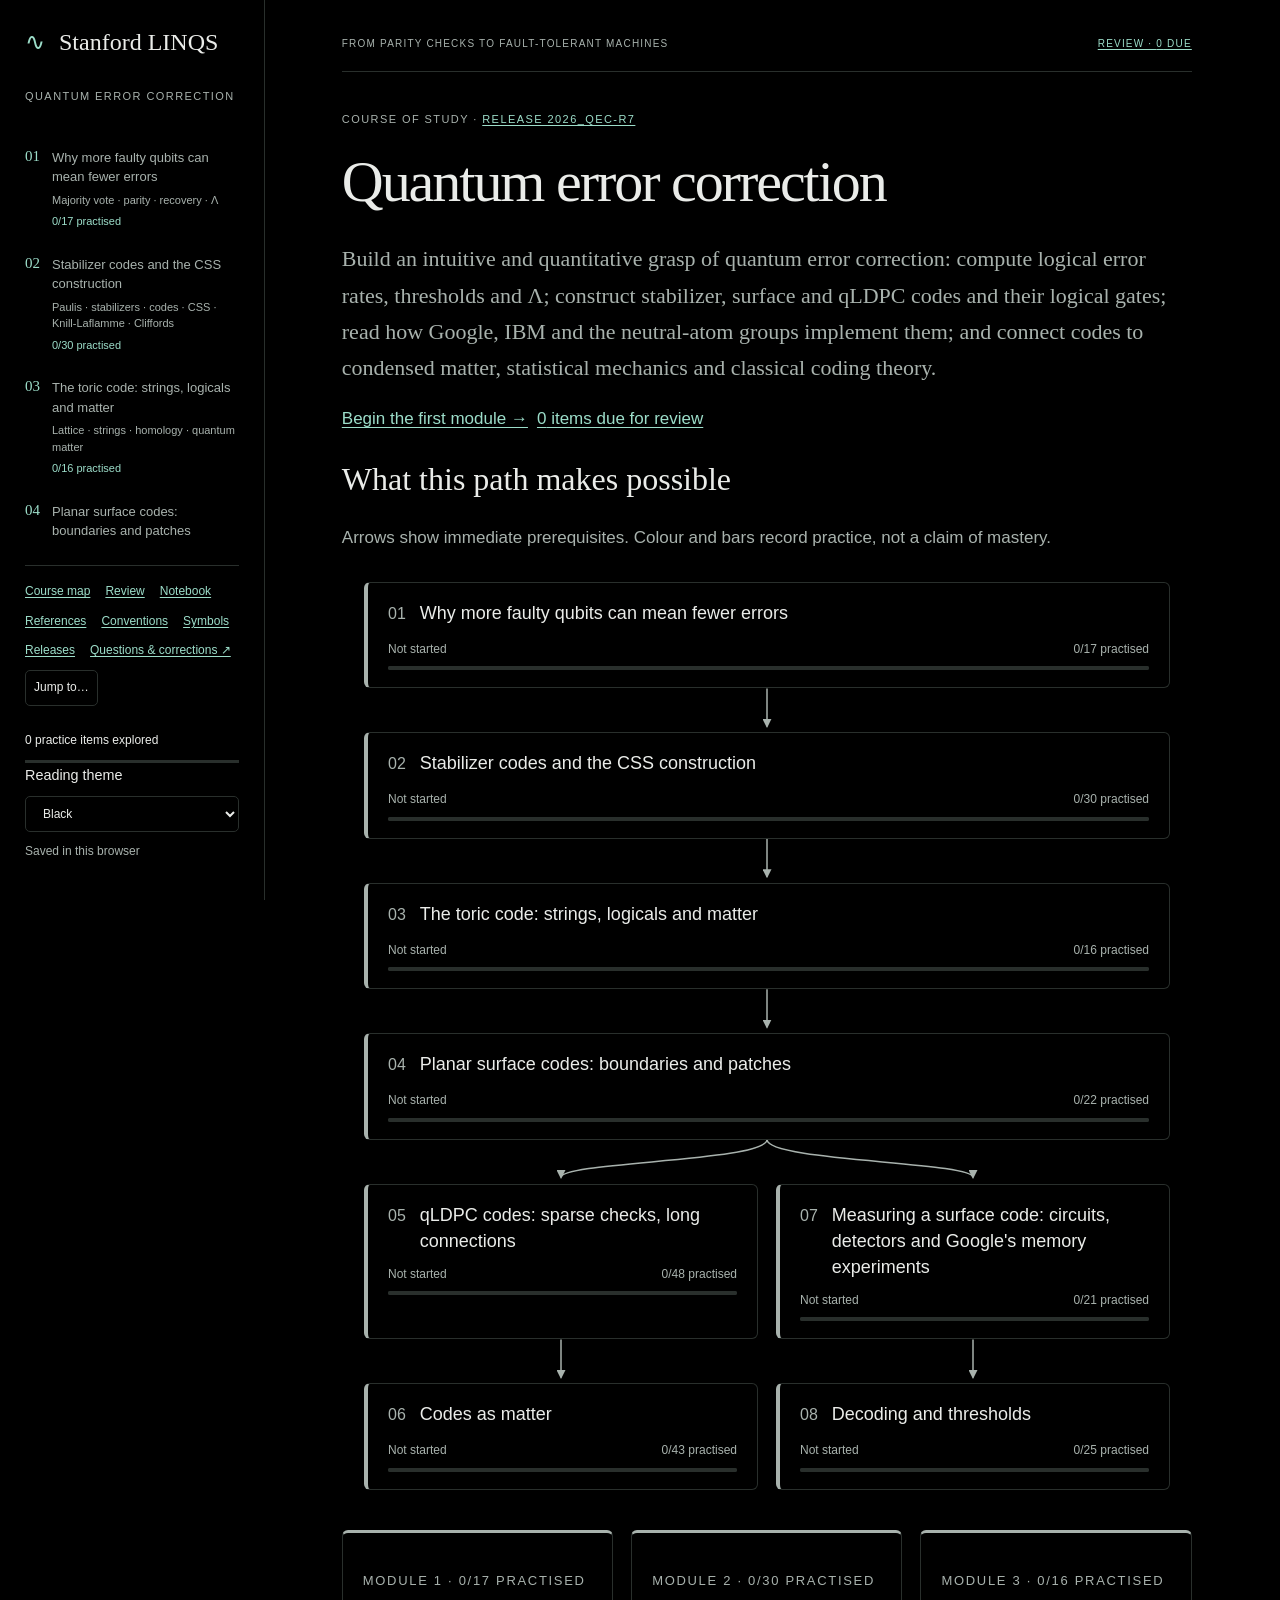
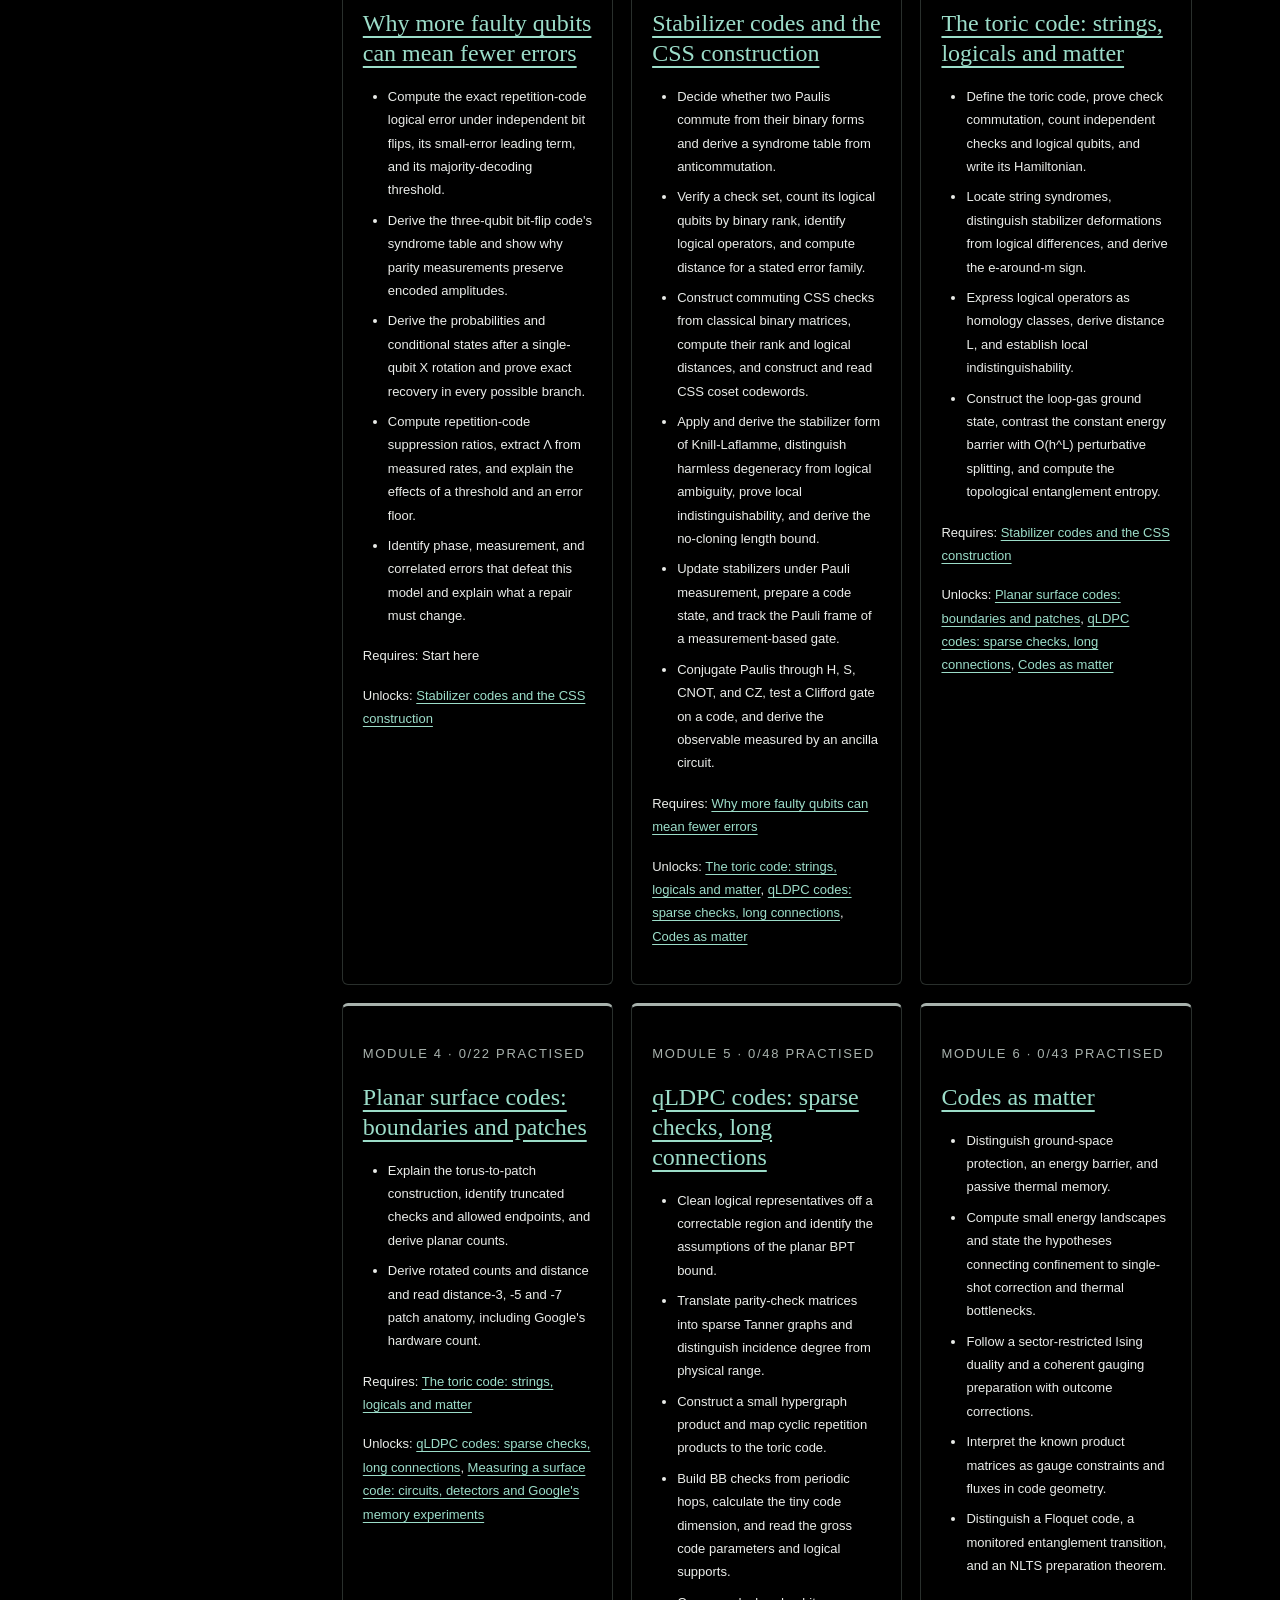
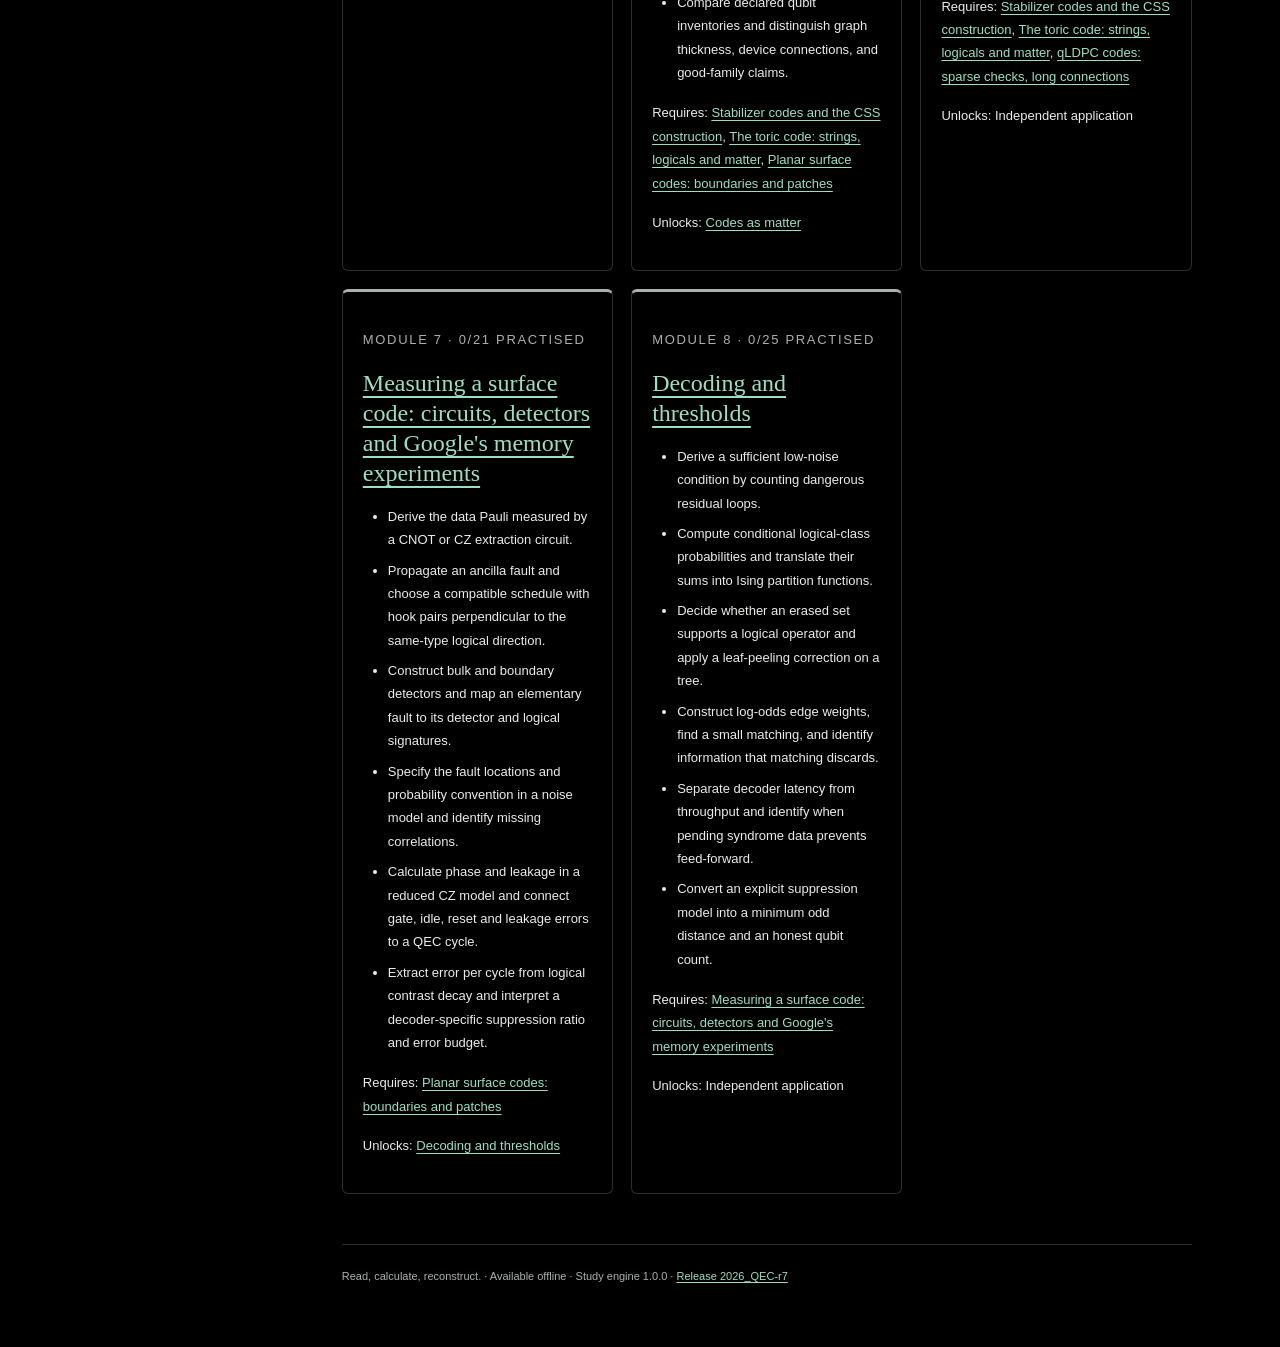
==== commit 0cfd6c8f: "2026_QEC: release 2026_QEC-r7 with a Releases page From private source 74a17ef (clean). Adds release" ====
--- a/2026_QEC/index.html
+++ b/2026_QEC/index.html
@@ -1 +1 @@
-<!doctype html><html lang="en"><head><meta charset="utf-8"><script id="study-theme-init">(function(){var theme="black";try{var saved=JSON.parse(localStorage.getItem("study-release:quantum_error_correction"));if(["black","midnight","ivory","sage","plum"].indexOf(saved&&saved.prefs&&saved.prefs.theme)!==-1)theme=saved.prefs.theme;}catch(_){}document.documentElement.dataset.theme=theme;})();</script><link rel="icon" href="data:,"><meta name="viewport" content="width=device-width,initial-scale=1"><title>Quantum error correction · Quantum error correction</title><meta name="description" content="Build an intuitive and quantitative grasp of quantum error correction: compute logical error rates, thresholds and Λ; construct stabilizer, surface and qLDPC codes and their logical gates; read how Google, IBM and the neutral-atom groups implement them; and connect codes to condensed matter, statistical mechanics and classical coding theory."><link rel="stylesheet" href="assets/katex/katex.min.css"><link rel="stylesheet" href="assets/study.css"><script id="study-page-data" type="application/json">{"comments":{},"commentLifecycle":{},"answers":{},"course":"quantum_error_correction","courseTitle":"Quantum error correction","module":null,"revision":"sha256:18c68c8f806bed81","engineVersion":"1.0.0","dev":false,"release":{"label":"2026_QEC-r6","questionsUrl":"https://docs.google.com/document/d/1dp_MXEA5aFQJ1om-RrPk7rns6-5DhuFm/edit"},"itemIndex":{"m1-predict-crossing":{"type":"predict","module":"m1","subsection":"m1-majority","title":"Where do the distance curves meet?","responseType":"choice"},"m1-q-leading":{"type":"quiz","module":"m1","subsection":"m1-majority","title":"Evaluate the five-bit tail","responseType":"numeric"},"m1-q-above-threshold":{"type":"quiz","module":"m1","subsection":"m1-majority","title":"Above the majority threshold","responseType":"choice"},"m1-q-cloning":{"type":"quiz","module":"m1","subsection":"m1-obstacles","title":"The permitted copier","responseType":"choice"},"m1-q-syndrome":{"type":"quiz","module":"m1","subsection":"m1-bitflip","title":"Decode the sign pattern","responseType":"choice"},"m1-predict-single-qubit":{"type":"predict","module":"m1","subsection":"m1-bitflip","title":"What can one physical qubit reveal?","responseType":"choice"},"m1-q-commute":{"type":"quiz","module":"m1","subsection":"m1-bitflip","title":"Commute does not mean correct","responseType":"multi"},"m1-predict-rotation":{"type":"predict","module":"m1","subsection":"m1-discretize","title":"How often does a small rotation flag?","responseType":"numeric"},"m1-q-after-measurement":{"type":"quiz","module":"m1","subsection":"m1-discretize","title":"What remains after a clean outcome?","responseType":"choice"},"m1-q-lambda-extract":{"type":"quiz","module":"m1","subsection":"m1-lambda","title":"Extract a measured suppression ratio","responseType":"numeric"},"m1-predict-lambda":{"type":"predict","module":"m1","subsection":"m1-lambda","title":"Is Λ a property of qubits alone?","responseType":"choice"},"m1-q-events":{"type":"quiz","module":"m1","subsection":"m1-time","title":"Read a temporal pair","responseType":"choice"},"m1-reconstruction":{"type":"exercise","module":"m1","subsection":"m1-practice","title":"Rebuild the two mechanisms","responseType":"text"},"m1-transfer":{"type":"exercise","module":"m1","subsection":"m1-practice","title":"Rotate the code into the phase basis","responseType":"text"},"m1-calc-floor":{"type":"exercise","module":"m1","subsection":"m1-practice","title":"Where does a floor take over?","responseType":"text"},"m1-challenge-paper":{"type":"challenge","module":"m1","subsection":"m1-practice","title":"Reconstruct the experimental ladder","responseType":"text"},"m1-challenge-correlated":{"type":"challenge","module":"m1","subsection":"m1-practice","title":"Let faults arrive in neighboring pairs","responseType":"text"},"m2-predict-commute":{"type":"predict","module":"m2","subsection":"m2-pauli","title":"Count the overlapping sites","responseType":"choice"},"m2-q-symplectic":{"type":"quiz","module":"m2","subsection":"m2-pauli","title":"A binary product, not a real inner product","responseType":"numeric"},"m2-predict-halving":{"type":"predict","module":"m2","subsection":"m2-stabilizer","title":"Why exactly half?","responseType":"choice"},"m2-predict-dim":{"type":"predict","module":"m2","subsection":"m2-stabilizer","title":"Constraints versus stored qubits","responseType":"choice"},"m2-q-energy":{"type":"quiz","module":"m2","subsection":"m2-stabilizer","title":"The energy of one physical error","responseType":"numeric"},"m2-q-minus-i":{"type":"quiz","module":"m2","subsection":"m2-stabilizer","title":"Consistent commutation, inconsistent signs","responseType":"choice"},"m2-q-distance":{"type":"quiz","module":"m2","subsection":"m2-logicals","title":"A logical operator sets the distance","responseType":"numeric"},"m2-q-distance-basis":{"type":"quiz","module":"m2","subsection":"m2-logicals","title":"Distance cannot depend on logical naming","responseType":"choice"},"m2-predict-playground":{"type":"predict","module":"m2","subsection":"m2-logicals","title":"How many distinct single-error signals?","responseType":"choice"},"m2-q-degenerate":{"type":"quiz","module":"m2","subsection":"m2-examples","title":"Which pairs does the Shor lookup correct?","responseType":"multi"},"m2-predict-steane-k":{"type":"predict","module":"m2","subsection":"m2-examples","title":"Reuse the rows in both Pauli sectors","responseType":"choice"},"m2-q-perfect":{"type":"quiz","module":"m2","subsection":"m2-examples","title":"Perfect in which sense?","responseType":"choice"},"m2-q-shor-syndrome":{"type":"quiz","module":"m2","subsection":"m2-examples","title":"What does a perfect lookup do beyond its promise?","responseType":"choice"},"m2-q-bound-ladder":{"type":"quiz","module":"m2","subsection":"m2-examples","title":"A bound is not an existence theorem","responseType":"numeric"},"m2-predict-css-k":{"type":"predict","module":"m2","subsection":"m2-css","title":"Count ranks, not drawn check nodes","responseType":"numeric"},"m2-q-css-condition":{"type":"quiz","module":"m2","subsection":"m2-css","title":"The compatibility condition in physical language","responseType":"choice"},"m2-q-kl-degenerate":{"type":"quiz","module":"m2","subsection":"m2-knill-laflamme","title":"Is a nonzero off-diagonal error overlap fatal?","responseType":"choice"},"m2-predict-reduced":{"type":"predict","module":"m2","subsection":"m2-knill-laflamme","title":"What can a small region know?","responseType":"choice"},"m2-q-erasure":{"type":"quiz","module":"m2","subsection":"m2-knill-laflamme","title":"Spend distance on two kinds of uncertainty","responseType":"multi"},"m2-predict-cnot":{"type":"predict","module":"m2","subsection":"m2-clifford","title":"Where does a target phase flip go?","responseType":"choice"},"m2-q-transversal-h":{"type":"quiz","module":"m2","subsection":"m2-clifford","title":"A transversal gate can change the code","responseType":"choice"},"m2-q-deterministic":{"type":"quiz","module":"m2","subsection":"m2-clifford","title":"Which outcome is guaranteed?","responseType":"choice"},"m2-q-what-is-measured":{"type":"quiz","module":"m2","subsection":"m2-clifford","title":"Read a mixed observable backward","responseType":"choice"},"m2-reconstruction":{"type":"exercise","module":"m2","subsection":"m2-practice","title":"Rebuild the algebra from the checks","responseType":"text"},"m2-transfer":{"type":"exercise","module":"m2","subsection":"m2-practice","title":"Detection, erasure and post-selection in four qubits","responseType":"text"},"m2-transfer-measure":{"type":"exercise","module":"m2","subsection":"m2-practice","title":"Measurement does the work: enter a code and build a gate","responseType":"text"},"m2-calc-transversal-phase":{"type":"exercise","module":"m2","subsection":"m2-practice","title":"Transversal phase gates and a slightly wrong angle","responseType":"text"},"m2-calc-coherent":{"type":"exercise","module":"m2","subsection":"m2-practice","title":"Every qubit over-rotates","responseType":"text"},"m2-challenge-bias":{"type":"challenge","module":"m2","subsection":"m2-practice","title":"When the decoder should not trust minimum weight","responseType":"text"},"m2-challenge-fifteen":{"type":"challenge","module":"m2","subsection":"m2-practice","title":"The fifteen-qubit code on a four-cube","responseType":"text"},"m3-predict-k":{"type":"predict","module":"m3","subsection":"m3-toric","title":"Count information, not drawn checks","responseType":"choice"},"m3-q-overlap":{"type":"quiz","module":"m3","subsection":"m3-toric","title":"Keep the parallel edges","responseType":"choice"},"m3-q-closed-loop":{"type":"quiz","module":"m3","subsection":"m3-anyons","title":"Zero syndrome does not settle the question","responseType":"choice"},"m3-q-fermion":{"type":"quiz","module":"m3","subsection":"m3-anyons","title":"Rotate the composite","responseType":"choice"},"m3-q-class":{"type":"quiz","module":"m3","subsection":"m3-homology","title":"Read a class, not a shape","responseType":"choice"},"m3-predict-deform":{"type":"predict","module":"m3","subsection":"m3-homology","title":"Move two neighboring faces","responseType":"text"},"m3-predict-distance":{"type":"predict","module":"m3","subsection":"m3-homology","title":"Which length limits protection?","responseType":"choice"},"m3-predict-halfway":{"type":"predict","module":"m3","subsection":"m3-homology","title":"Past the halfway point","responseType":"choice"},"m3-predict-syndrome":{"type":"predict","module":"m3","subsection":"m3-homology","title":"Count ends before opening the lattice","responseType":"choice"},"m3-q-gap":{"type":"quiz","module":"m3","subsection":"m3-matter","title":"Does the gap do the decoder's work?","responseType":"choice"},"m3-reconstruction":{"type":"exercise","module":"m3","subsection":"m3-practice","title":"Rebuild the lattice argument","responseType":"text"},"m3-gauge-gauss-reconstruction":{"type":"exercise","module":"m3","subsection":"m3-practice","title":"Read charge through a boundary","responseType":"text"},"m3-reconstruct-loop-gas":{"type":"exercise","module":"m3","subsection":"m3-practice","title":"Put a phase on the loop sum","responseType":"text"},"m3-calc-splitting":{"type":"exercise","module":"m3","subsection":"m3-practice","title":"Count the virtual winding processes","responseType":"text"},"m3-proof-genus":{"type":"exercise","module":"m3","subsection":"m3-practice","title":"Join two tori and test their seam","responseType":"text"},"m3-challenge-paper":{"type":"challenge","module":"m3","subsection":"m3-practice","title":"Reconstruct the entropy subtraction","responseType":"text"},"m3-s35-check-retained":{"type":"exercise","module":"m14","subsection":"m3-boundaries","title":"Read the check that remains","responseType":"text"},"m3-predict-end":{"type":"predict","module":"m14","subsection":"m3-boundaries","title":"Does a smooth side erase a vertex defect?","responseType":"choice"},"m3-s35-lost-pair":{"type":"exercise","module":"m14","subsection":"m3-boundaries","title":"Follow the lost logical pair","responseType":"text"},"m3-s35-count-patch":{"type":"exercise","module":"m14","subsection":"m3-boundaries","title":"Separate information from hardware","responseType":"text"},"m3-s35-deform-end":{"type":"exercise","module":"m14","subsection":"m3-boundaries","title":"Move the endpoint with a check","responseType":"text"},"m3-s35-distance-bound":{"type":"exercise","module":"m14","subsection":"m3-boundaries","title":"Bound every logical Pauli","responseType":"text"},"m3-q-planar-k":{"type":"quiz","module":"m14","subsection":"m3-boundaries","title":"Remove the alternation","responseType":"choice"},"m3-q-rough-name":{"type":"quiz","module":"m14","subsection":"m3-boundaries","title":"What does the word rough fix?","responseType":"choice"},"m3-q-half-checks":{"type":"quiz","module":"m14","subsection":"m3-rotated","title":"Does a weight-two check spoil commutation?","responseType":"choice"},"m3-predict-rotated-n":{"type":"predict","module":"m14","subsection":"m3-rotated","title":"Allocate two memories or one","responseType":"numeric"},"m3-q-loop-count":{"type":"quiz","module":"m14","subsection":"m3-anatomy","title":"A single visible defect","responseType":"choice"},"m3-q-d3-check":{"type":"quiz","module":"m14","subsection":"m3-anatomy","title":"Use the half-check's degeneracy","responseType":"choice"},"m3-q-frame-sign":{"type":"quiz","module":"m14","subsection":"m3-anatomy","title":"Follow the recorded sign","responseType":"choice"},"m3-predict-absorb":{"type":"predict","module":"m14","subsection":"m3-anatomy","title":"Change the assignment, not the geometry","responseType":"choice"},"m3-q-total":{"type":"quiz","module":"m14","subsection":"m3-anatomy","title":"Count the required interactions","responseType":"numeric"},"m14-reconstruction":{"type":"exercise","module":"m14","subsection":"m14-practice","title":"Cut the torus in the opposite order","responseType":"text"},"m3-transfer-hadamard":{"type":"exercise","module":"m14","subsection":"m14-practice","title":"Transversal Hadamard turns the patch","responseType":"text"},"m3-calc-decode-d3":{"type":"exercise","module":"m14","subsection":"m14-practice","title":"Let two errors impersonate one","responseType":"text"},"m3-transfer-frame":{"type":"exercise","module":"m14","subsection":"m14-practice","title":"Read the logical value with its frame","responseType":"text"},"m3-transfer":{"type":"exercise","module":"m14","subsection":"m14-practice","title":"A rectangular rotated memory","responseType":"text"},"m3-challenge-boundary":{"type":"challenge","module":"m14","subsection":"m14-practice","title":"Remove the mixed-boundary assumption","responseType":"text"},"m3-challenge-dead-check":{"type":"challenge","module":"m14","subsection":"m14-practice","title":"Turn off one check","responseType":"text"},"m6-quiz-cleaning":{"type":"quiz","module":"m6","subsection":"m6-bpt","title":"Move the row","responseType":"choice"},"m6-ex-cleaning-certificate":{"type":"exercise","module":"m6","subsection":"m6-bpt","title":"Certify the region","responseType":"text"},"m6-quiz-union":{"type":"quiz","module":"m6","subsection":"m6-bpt","title":"Combine correctable regions","responseType":"choice"},"m6-quiz-corner-labels":{"type":"quiz","module":"m6","subsection":"m6-bpt","title":"Count corner labels","responseType":"numeric"},"m6-quiz-bpt-scope":{"type":"quiz","module":"m6","subsection":"m6-bpt","title":"Keep a positive rate","responseType":"choice"},"m6-predict-sparsity":{"type":"predict","module":"m6","subsection":"m6-bpt","title":"Few neighbors, nearby neighbors?","responseType":"text"},"m6-quiz-hamming-edge":{"type":"quiz","module":"m6","subsection":"m6-ldpc","title":"Count a check’s lines","responseType":"numeric"},"m6-quiz-graph-row":{"type":"quiz","module":"m6","subsection":"m6-ldpc","title":"Read a row from the graph","responseType":"choice"},"m6-quiz-sparse-weight":{"type":"quiz","module":"m6","subsection":"m6-ldpc","title":"Bound both degrees","responseType":"choice"},"m6-quiz-design-rate":{"type":"quiz","module":"m6","subsection":"m6-ldpc","title":"Scale the same degrees","responseType":"numeric"},"m6-quiz-css-overlap":{"type":"quiz","module":"m6","subsection":"m6-ldpc","title":"Test the mixed overlap","responseType":"choice"},"m6-quiz-factor-rank":{"type":"quiz","module":"m6","subsection":"m6-hgp","title":"Count independent factor checks","responseType":"numeric"},"m6-predict-product-repair":{"type":"predict","module":"m6","subsection":"m6-hgp","title":"Repair the failed pair","responseType":"text"},"m6-quiz-product-size":{"type":"quiz","module":"m6","subsection":"m6-hgp","title":"Count both data blocks","responseType":"numeric"},"m6-ex-product-row":{"type":"exercise","module":"m6","subsection":"m6-hgp","title":"Rebuild the repaired rows","responseType":"text"},"m6-quiz-transpose-count":{"type":"quiz","module":"m6","subsection":"m6-hgp","title":"Keep the dependent-row contribution","responseType":"numeric"},"m6-quiz-product-distance":{"type":"quiz","module":"m6","subsection":"m6-hgp","title":"Choose the overall distance","responseType":"choice"},"m6-ex-toric-map":{"type":"exercise","module":"m6","subsection":"m6-hgp","title":"Identify a star across the seam","responseType":"text"},"m6-quiz-shift-wrap":{"type":"quiz","module":"m6","subsection":"m6-bb","title":"Follow the wrap","responseType":"numeric"},"m6-quiz-polynomial-cancel":{"type":"quiz","module":"m6","subsection":"m6-bb","title":"Cancel coincident hops","responseType":"choice"},"m6-quiz-bb-neighbors":{"type":"quiz","module":"m6","subsection":"m6-bb","title":"Count one check’s neighbors","responseType":"numeric"},"m6-quiz-bb-transpose":{"type":"quiz","module":"m6","subsection":"m6-bb","title":"Place the transpose","responseType":"choice"},"m6-ex-tiny-rank":{"type":"exercise","module":"m6","subsection":"m6-bb","title":"Recover the two free choices","responseType":"text"},"m6-quiz-tiny-k":{"type":"quiz","module":"m6","subsection":"m6-bb","title":"Count independent constraints","responseType":"numeric"},"m6-predict-bb":{"type":"predict","module":"m6","subsection":"m6-bb","title":"More sites and more logical qubits","responseType":"text"},"m6-ex-bb-observation":{"type":"exercise","module":"m6","subsection":"m6-bb","title":"Read the rank observations","responseType":"text"},"m6-quiz-rank-not-distance":{"type":"quiz","module":"m6","subsection":"m6-bb","title":"Separate rank from distance","responseType":"choice"},"m6-quiz-logical-patches":{"type":"quiz","module":"m6","subsection":"m6-bb","title":"Shared sites and separate logical qubits","responseType":"choice"},"m6-quiz-degree-hardware":{"type":"quiz","module":"m6","subsection":"m6-hardware","title":"Count the full neighborhood","responseType":"numeric"},"m6-quiz-thickness":{"type":"quiz","module":"m6","subsection":"m6-hardware","title":"Interpret the planar partition","responseType":"choice"},"m6-quiz-kunlun-inventory":{"type":"quiz","module":"m6","subsection":"m6-hardware","title":"Count device qubits per logical","responseType":"numeric"},"m6-ex-hardware-evidence":{"type":"exercise","module":"m6","subsection":"m6-hardware","title":"Match a claim to its evidence","responseType":"text"},"m6-quiz-matched-count":{"type":"quiz","module":"m6","subsection":"m6-hardware","title":"Count the matched patch block","responseType":"numeric"},"m6-predict-map":{"type":"predict","module":"m6","subsection":"m6-hardware","title":"What changes when the lines move","responseType":"text"},"m6-ex-map-observation":{"type":"exercise","module":"m6","subsection":"m6-hardware","title":"Identify the displayed edge set","responseType":"text"},"m6-quiz-relative-distance":{"type":"quiz","module":"m6","subsection":"m6-good-codes","title":"Normalize the distance","responseType":"numeric"},"m6-quiz-good-family":{"type":"quiz","module":"m6","subsection":"m6-good-codes","title":"Two points or a family","responseType":"choice"},"m6-quiz-lift-degree":{"type":"quiz","module":"m6","subsection":"m6-good-codes","title":"Follow a permuted edge","responseType":"choice"},"m6-ex-tanner-distinction":{"type":"exercise","module":"m6","subsection":"m6-good-codes","title":"Representation or construction","responseType":"text"},"m6-quiz-frontier-premise":{"type":"quiz","module":"m6","subsection":"m6-good-codes","title":"Identify the premise that changes","responseType":"choice"},"m6-ex-reconstruct":{"type":"exercise","module":"m6","subsection":"m6-practice","title":"Rebuild cleaning and the planar bound","responseType":"text"},"m6-ex-calculate":{"type":"exercise","module":"m6","subsection":"m6-practice","title":"Count the tiny BB code by hand","responseType":"text"},"m6-ex-proof":{"type":"exercise","module":"m6","subsection":"m6-practice","title":"Prove the product’s parameters","responseType":"text"},"m6-ex-explain":{"type":"exercise","module":"m6","subsection":"m6-practice","title":"State what each calculation establishes","responseType":"text"},"m6-ex-transfer":{"type":"exercise","module":"m6","subsection":"m6-practice","title":"Transfer the locality argument","responseType":"text"},"m6-challenge-paper":{"type":"challenge","module":"m6","subsection":"m6-practice","title":"Read a logical pair from the paper","responseType":"text"},"m6-challenge-design":{"type":"challenge","module":"m6","subsection":"m6-practice","title":"Design a matched-distance resource table","responseType":"text"},"m6-challenge-break":{"type":"challenge","module":"m6","subsection":"m6-practice","title":"Break the six-neighbor claim","responseType":"text"},"m7-quiz-degeneracy":{"type":"quiz","module":"m7","subsection":"m7-hamiltonians","title":"Check the claim","responseType":"choice"},"m7-quiz-entropy-sign":{"type":"quiz","module":"m7","subsection":"m7-hamiltonians","title":"Check the claim","responseType":"choice"},"m7-quiz-fusion":{"type":"quiz","module":"m7","subsection":"m7-hamiltonians","title":"Check the claim","responseType":"choice"},"m7-quiz-gap-distance":{"type":"quiz","module":"m7","subsection":"m7-barriers","title":"Check the claim","responseType":"choice"},"m7-predict-energy":{"type":"predict","module":"m7","subsection":"m7-barriers","title":"Which route has the smaller peak?","responseType":"text"},"m7-quiz-thermal":{"type":"quiz","module":"m7","subsection":"m7-barriers","title":"Check the claim","responseType":"choice"},"m7-quiz-nogo":{"type":"quiz","module":"m7","subsection":"m7-barriers","title":"Check the claim","responseType":"choice"},"m7-quiz-four-d":{"type":"quiz","module":"m7","subsection":"m7-barriers","title":"Check the claim","responseType":"choice"},"m7-quiz-fractal":{"type":"quiz","module":"m7","subsection":"m7-barriers","title":"Check the claim","responseType":"choice"},"m7-quiz-reduced-weight":{"type":"quiz","module":"m7","subsection":"m7-single-shot","title":"Check the claim","responseType":"choice"},"m7-quiz-metacheck":{"type":"quiz","module":"m7","subsection":"m7-single-shot","title":"Check the claim","responseType":"choice"},"m7-quiz-single-shot":{"type":"quiz","module":"m7","subsection":"m7-single-shot","title":"Check the claim","responseType":"choice"},"m7-quiz-both-sectors":{"type":"quiz","module":"m7","subsection":"m7-single-shot","title":"Check the claim","responseType":"choice"},"m7-quiz-goodness":{"type":"quiz","module":"m7","subsection":"m7-good-codes","title":"Check the claim","responseType":"choice"},"m7-quiz-free-energy":{"type":"quiz","module":"m7","subsection":"m7-good-codes","title":"Check the claim","responseType":"choice"},"m7-quiz-glass":{"type":"quiz","module":"m7","subsection":"m7-good-codes","title":"Check the claim","responseType":"choice"},"m7-quiz-scope":{"type":"quiz","module":"m7","subsection":"m7-good-codes","title":"Check the claim","responseType":"choice"},"m7-quiz-kw-sector":{"type":"quiz","module":"m7","subsection":"m7-gauging","title":"Check the claim","responseType":"choice"},"m7-quiz-bond":{"type":"quiz","module":"m7","subsection":"m7-gauging","title":"Check the claim","responseType":"choice"},"m7-quiz-gauss":{"type":"quiz","module":"m7","subsection":"m7-gauging","title":"Check the claim","responseType":"choice"},"m7-quiz-flux":{"type":"quiz","module":"m7","subsection":"m7-gauging","title":"Check the claim","responseType":"choice"},"m7-quiz-outcome-parity":{"type":"quiz","module":"m7","subsection":"m7-gauging","title":"Check the claim","responseType":"choice"},"m7-quiz-gauging-state":{"type":"quiz","module":"m7","subsection":"m7-gauging","title":"Check the claim","responseType":"choice"},"m7-predict-gauging":{"type":"predict","module":"m7","subsection":"m7-gauging","title":"What will the matter record leave behind?","responseType":"text"},"m7-quiz-product-sites":{"type":"quiz","module":"m7","subsection":"m7-products","title":"Check the claim","responseType":"choice"},"m7-quiz-product-star":{"type":"quiz","module":"m7","subsection":"m7-products","title":"Check the claim","responseType":"choice"},"m7-quiz-product-flux":{"type":"quiz","module":"m7","subsection":"m7-products","title":"Check the claim","responseType":"choice"},"m7-quiz-product-energy":{"type":"quiz","module":"m7","subsection":"m7-products","title":"Check the claim","responseType":"choice"},"m7-quiz-honeycomb":{"type":"quiz","module":"m7","subsection":"m7-dynamics","title":"Check the claim","responseType":"choice"},"m7-quiz-floquet-label":{"type":"quiz","module":"m7","subsection":"m7-dynamics","title":"Check the claim","responseType":"choice"},"m7-quiz-record":{"type":"quiz","module":"m7","subsection":"m7-dynamics","title":"Check the claim","responseType":"choice"},"m7-quiz-monitoring":{"type":"quiz","module":"m7","subsection":"m7-dynamics","title":"Check the claim","responseType":"choice"},"m7-quiz-dynamics-scope":{"type":"quiz","module":"m7","subsection":"m7-dynamics","title":"Check the claim","responseType":"choice"},"m7-quiz-nlts":{"type":"quiz","module":"m7","subsection":"m7-complexity","title":"Check the claim","responseType":"choice"},"m7-quiz-complexity-scope":{"type":"quiz","module":"m7","subsection":"m7-complexity","title":"Check the claim","responseType":"choice"},"m7-reconstruction":{"type":"exercise","module":"m7","subsection":"m7-practice","title":"Rebuild the BB energy calculation","responseType":"text"},"m7-transfer":{"type":"exercise","module":"m7","subsection":"m7-practice","title":"Transfer the energy question to the product","responseType":"text"},"m7-calculation":{"type":"exercise","module":"m7","subsection":"m7-practice","title":"Prove the cube route peak is optimal","responseType":"text"},"m7-explanation":{"type":"exercise","module":"m7","subsection":"m7-practice","title":"Explain three different kinds of protection","responseType":"text"},"m7-proof":{"type":"exercise","module":"m7","subsection":"m7-practice","title":"Turn the cleaning picture into local indistinguishability","responseType":"text"},"m7-paper-figure":{"type":"challenge","module":"m7","subsection":"m7-practice","title":"Read a theorem label on a phase sketch","responseType":"text"},"m7-design":{"type":"challenge","module":"m7","subsection":"m7-practice","title":"Finish a different gauging outcome","responseType":"text"},"m7-break-model":{"type":"challenge","module":"m7","subsection":"m7-practice","title":"Break the monitoring analogy","responseType":"text"},"m4-predict-cz-basis":{"type":"predict","module":"m4","subsection":"m4-circuit","title":"What does the CZ circuit reveal?","responseType":"choice"},"m4-q-data-basis":{"type":"quiz","module":"m4","subsection":"m4-circuit","title":"Repair the data basis","responseType":"choice"},"m4-q-hook-absorption":{"type":"quiz","module":"m4","subsection":"m4-hooks","title":"Does a neighboring check absorb the hook?","responseType":"choice"},"m4-predict-hook":{"type":"predict","module":"m4","subsection":"m4-hooks","title":"Which gates remain?","responseType":"choice"},"m4-q-first-round":{"type":"quiz","module":"m4","subsection":"m4-detectors","title":"Is the first sign an error?","responseType":"choice"},"m4-q-y":{"type":"quiz","module":"m4","subsection":"m4-detectors","title":"How many checks change?","responseType":"numeric"},"m4-predict-final-detector":{"type":"predict","module":"m4","subsection":"m4-detectors","title":"Does the final readout add an event?","responseType":"choice"},"m4-q-noise":{"type":"quiz","module":"m4","subsection":"m4-noise","title":"Does the same p mean the same hardware?","responseType":"choice"},"m4-q-reset":{"type":"quiz","module":"m4","subsection":"m4-leakage","title":"Why not reset all the data?","responseType":"choice"},"m4-predict-leakage":{"type":"predict","module":"m4","subsection":"m4-leakage","title":"Is the average enough?","responseType":"choice"},"m4-predict-cz-return":{"type":"predict","module":"m4","subsection":"m4-hardware","title":"A second return","responseType":"choice"},"m4-q-latency":{"type":"quiz","module":"m4","subsection":"m4-hardware","title":"Fast rounds, delayed answer","responseType":"choice"},"m4-q-contrast":{"type":"quiz","module":"m4","subsection":"m4-experiments","title":"Interpret vanishing contrast","responseType":"choice"},"m4-q-comparison":{"type":"quiz","module":"m4","subsection":"m4-experiments","title":"Compare protected information","responseType":"choice"},"m4-q-budget":{"type":"quiz","module":"m4","subsection":"m4-experiments","title":"Predict the budget change","responseType":"numeric"},"m4-reconstruction":{"type":"exercise","module":"m4","subsection":"m4-practice","title":"Follow a fault from the circuit to the record","responseType":"text"},"m4-transfer":{"type":"exercise","module":"m4","subsection":"m4-practice","title":"Transfer to the four-data-qubit code","responseType":"text"},"m4-calc-decay":{"type":"exercise","module":"m4","subsection":"m4-practice","title":"Recover the round rate from two durations","responseType":"text"},"m4-calc-cz":{"type":"exercise","module":"m4","subsection":"m4-practice","title":"Return with the right phase","responseType":"text"},"m4-challenge-paper":{"type":"challenge","module":"m4","subsection":"m4-practice","title":"Read the two experimental axes","responseType":"text"},"m4-challenge-break-model":{"type":"challenge","module":"m4","subsection":"m4-practice","title":"Break two incomplete optimization targets","responseType":"text"},"m5-predict-half-loop":{"type":"predict","module":"m5","subsection":"m5-chains","title":"How many faults must the loop contain?","responseType":"choice"},"m5-q-bound":{"type":"quiz","module":"m5","subsection":"m5-chains","title":"What has the bound established?","responseType":"choice"},"m5-q-free-energy":{"type":"quiz","module":"m5","subsection":"m5-rbim","title":"What does the optimal decision compare?","responseType":"choice"},"m5-predict-measurement-dimension":{"type":"predict","module":"m5","subsection":"m5-rbim","title":"What changes when check reports can be wrong?","responseType":"choice"},"m5-predict-erasure-loop":{"type":"predict","module":"m5","subsection":"m5-percolation","title":"Does every erased cycle lose a logical qubit?","responseType":"choice"},"m5-predict-erasure-crossing":{"type":"predict","module":"m5","subsection":"m5-percolation","title":"What should finite sizes show?","responseType":"choice"},"m5-q-erasure-event":{"type":"quiz","module":"m5","subsection":"m5-percolation","title":"What does uncorrectable mean here?","responseType":"choice"},"m5-q-edge-weight":{"type":"quiz","module":"m5","subsection":"m5-matching","title":"Compute an edge cost","responseType":"numeric"},"m5-q-matching-target":{"type":"quiz","module":"m5","subsection":"m5-matching","title":"What is optimized?","responseType":"choice"},"m5-predict-class":{"type":"predict","module":"m5","subsection":"m5-ml","title":"Can equal shortest paths lead to unequal classes?","responseType":"choice"},"m5-q-browne-shot":{"type":"quiz","module":"m5","subsection":"m5-ml","title":"Did optimal inference promise this shot would succeed?","responseType":"choice"},"m5-predict-correlation":{"type":"predict","module":"m5","subsection":"m5-learned","title":"Use the correlation","responseType":"numeric"},"m5-q-training":{"type":"quiz","module":"m5","subsection":"m5-learned","title":"What would demonstrate learning rather than memorization?","responseType":"choice"},"m5-q-throughput":{"type":"quiz","module":"m5","subsection":"m5-realtime","title":"Must every answer arrive within one cycle?","responseType":"choice"},"m5-q-backlog":{"type":"quiz","module":"m5","subsection":"m5-realtime","title":"Which growth law belongs to which question?","responseType":"choice"},"m5-predict-halving":{"type":"predict","module":"m5","subsection":"m5-overhead","title":"Halve the physical-noise parameter","responseType":"numeric"},"m5-q-threshold-inference":{"type":"quiz","module":"m5","subsection":"m5-overhead","title":"Does Λ determine a universal gate threshold?","responseType":"choice"},"m5-reconstruction":{"type":"exercise","module":"m5","subsection":"m5-practice","title":"Rebuild the route from loops to classes","responseType":"text"},"m5-transfer-erasure":{"type":"exercise","module":"m5","subsection":"m5-practice","title":"Transfer the criterion to erased geometry","responseType":"text"},"m5-calc-classes":{"type":"exercise","module":"m5","subsection":"m5-practice","title":"Calculate the two class risks","responseType":"text"},"m5-transfer-greedy":{"type":"exercise","module":"m5","subsection":"m5-practice","title":"Transfer the greedy failure to a torus","responseType":"text"},"m5-calc-concatenation":{"type":"exercise","module":"m5","subsection":"m5-practice","title":"Concatenate an ideal five-qubit block","responseType":"text"},"m5-proof-shor-family":{"type":"exercise","module":"m5","subsection":"m5-practice","title":"A growing-distance family with no positive threshold","responseType":"text"},"m5-challenge-paper":{"type":"challenge","module":"m5","subsection":"m5-practice","title":"Read a suppression ladder and forecast its cost","responseType":"text"},"m5-challenge-floor":{"type":"challenge","module":"m5","subsection":"m5-practice","title":"Break the distance-only design","responseType":"text"}},"targets":{"m1-hook":{"type":"hook","module":"m1","title":"hook","revision":"sha256:7e673288d8cf8d08"},"m1-majority":{"type":"subsection","module":"m1","title":"1.1 · Majority vote and the first threshold","revision":"sha256:7e673288d8cf8d08","number":"1.1"},"eq-m1-rep-encoding":{"type":"equation","module":"m1","title":"Eq. (1.1) · 1.1 · Majority vote and the first threshold","revision":"sha256:7e673288d8cf8d08"},"eq-m1-rep-logical":{"type":"equation","module":"m1","title":"Eq. (1.2) · 1.1 · Majority vote and the first threshold","revision":"sha256:7e673288d8cf8d08"},"m1-rep-logical-derivation":{"type":"derivation","module":"m1","title":"Count the patterns that defeat a majority","revision":"sha256:7e673288d8cf8d08"},"eq-m1-rep-leading":{"type":"equation","module":"m1","title":"Eq. (1.3) · 1.1 · Majority vote and the first threshold","revision":"sha256:7e673288d8cf8d08"},"m1-rep-leading-derivation":{"type":"derivation","module":"m1","title":"Keep the lowest power of the flip probability","revision":"sha256:7e673288d8cf8d08"},"m1-predict-crossing":{"type":"predict","module":"m1","title":"Where do the distance curves meet?","revision":"sha256:7e673288d8cf8d08"},"eq-m1-rep-crossing":{"type":"equation","module":"m1","title":"Eq. (1.4) · 1.1 · Majority vote and the first threshold","revision":"sha256:7e673288d8cf8d08"},"m1-rep-crossing-derivation":{"type":"derivation","module":"m1","title":"Complement patterns, then compare successive distances","revision":"sha256:7e673288d8cf8d08"},"m1-majority-crossing-figure":{"type":"figure","module":"m1","title":"Logarithmic physical and logical error axes show four repetition-code curves for distances 1, 3, 5, and 7. Longer codes have steeper small-error slopes and lower logical error below the common crossing at p = p_L = 1/2; above it, longer codes have higher logical error.","revision":"sha256:7e673288d8cf8d08"},"m1-q-leading":{"type":"quiz","module":"m1","title":"Evaluate the five-bit tail","revision":"sha256:7e673288d8cf8d08"},"m1-majority-example":{"type":"worked-example","module":"m1","title":"One percent physical errors","revision":"sha256:7e673288d8cf8d08"},"m1-q-above-threshold":{"type":"quiz","module":"m1","title":"Above the majority threshold","revision":"sha256:7e673288d8cf8d08"},"m1-fec-tangent":{"type":"callout","module":"m1","title":"Tangent: the classical FEC connection","revision":"sha256:7e673288d8cf8d08"},"m1-vonneumann-story":{"type":"story","module":"m1","title":"Reliable organisms from unreliable components","revision":"sha256:7e673288d8cf8d08"},"m1-obstacles":{"type":"subsection","module":"m1","title":"1.2 · Why the quantum case looks impossible","revision":"sha256:7e673288d8cf8d08","number":"1.2"},"m1-three-obstacles-figure":{"type":"figure","module":"m1","title":"Three schematic panels contrast a short rotation arc with a full bit flip, cross out a copier that would duplicate an arbitrary unknown qubit, and show a Z measurement selecting either basis state from a superposition.","revision":"sha256:7e673288d8cf8d08"},"eq-m1-no-cloning":{"type":"equation","module":"m1","title":"Eq. (1.5) · 1.2 · Why the quantum case looks impossible","revision":"sha256:7e673288d8cf8d08"},"m1-no-cloning-derivation":{"type":"derivation","module":"m1","title":"A copier cannot preserve arbitrary inner products","revision":"sha256:7e673288d8cf8d08"},"eq-m1-rotation":{"type":"equation","module":"m1","title":"Eq. (1.6) · 1.2 · Why the quantum case looks impossible","revision":"sha256:7e673288d8cf8d08"},"eq-m1-rotation-expanded":{"type":"equation","module":"m1","title":"Eq. (1.7) · 1.2 · Why the quantum case looks impossible","revision":"sha256:7e673288d8cf8d08"},"m1-rotation-derivation":{"type":"derivation","module":"m1","title":"Separate even and odd powers of the Pauli","revision":"sha256:7e673288d8cf8d08"},"m1-q-cloning":{"type":"quiz","module":"m1","title":"The permitted copier","revision":"sha256:7e673288d8cf8d08"},"m1-bitflip":{"type":"subsection","module":"m1","title":"1.3 · Parity, not value: the three-qubit bit-flip code","revision":"sha256:7e673288d8cf8d08","number":"1.3"},"eq-m1-code-states":{"type":"equation","module":"m1","title":"Eq. (1.8) · 1.3 · Parity, not value: the three-qubit bit-flip code","revision":"sha256:7e673288d8cf8d08"},"m1-bitflip-circuit-figure":{"type":"figure","module":"m1","title":"Two CNOTs encode one input qubit into three data qubits. After an error slot, data-controlled CNOTs write two parities onto separate ancillas for Z measurement. The adjacent table maps I, X₁, X₂, and X₃ to syndromes 00, 10, 11, and 01.","revision":"sha256:7e673288d8cf8d08"},"eq-m1-stabilizers":{"type":"equation","module":"m1","title":"Eq. (1.9) · 1.3 · Parity, not value: the three-qubit bit-flip code","revision":"sha256:7e673288d8cf8d08"},"eq-m1-stabilizer-action":{"type":"equation","module":"m1","title":"Eq. (1.10) · 1.3 · Parity, not value: the three-qubit bit-flip code","revision":"sha256:7e673288d8cf8d08"},"m1-stabilizer-action-derivation":{"type":"derivation","module":"m1","title":"Compute the anticommutation signs","revision":"sha256:7e673288d8cf8d08"},"m1-syndrome-example":{"type":"worked-example","module":"m1","title":"Follow a complex amplitude through correction","revision":"sha256:7e673288d8cf8d08"},"m1-q-syndrome":{"type":"quiz","module":"m1","title":"Decode the sign pattern","revision":"sha256:7e673288d8cf8d08"},"m1-predict-single-qubit":{"type":"predict","module":"m1","title":"What can one physical qubit reveal?","revision":"sha256:7e673288d8cf8d08"},"eq-m1-reduced-state":{"type":"equation","module":"m1","title":"Eq. (1.11) · 1.3 · Parity, not value: the three-qubit bit-flip code","revision":"sha256:7e673288d8cf8d08"},"m1-reduced-state-derivation":{"type":"derivation","module":"m1","title":"Carry out the partial trace","revision":"sha256:7e673288d8cf8d08"},"eq-m1-logical-ops":{"type":"equation","module":"m1","title":"Eq. (1.12) · 1.3 · Parity, not value: the three-qubit bit-flip code","revision":"sha256:7e673288d8cf8d08"},"eq-m1-commute":{"type":"equation","module":"m1","title":"Eq. (1.13) · 1.3 · Parity, not value: the three-qubit bit-flip code","revision":"sha256:7e673288d8cf8d08"},"m1-commute-derivation":{"type":"derivation","module":"m1","title":"Even sign changes and logical information","revision":"sha256:7e673288d8cf8d08"},"m1-q-commute":{"type":"quiz","module":"m1","title":"Commute does not mean correct","revision":"sha256:7e673288d8cf8d08"},"m1-discretize":{"type":"subsection","module":"m1","title":"1.4 · Discretization: how measurement turns a continuum into a coin flip","revision":"sha256:7e673288d8cf8d08","number":"1.4"},"eq-m1-rotated-state":{"type":"equation","module":"m1","title":"Eq. (1.14) · 1.4 · Discretization: how measurement turns a continuum into a coin flip","revision":"sha256:7e673288d8cf8d08"},"m1-rotated-state-derivation":{"type":"derivation","module":"m1","title":"Apply the rotation to the encoded amplitudes","revision":"sha256:7e673288d8cf8d08"},"eq-m1-branches":{"type":"equation","module":"m1","title":"Eq. (1.15) · 1.4 · Discretization: how measurement turns a continuum into a coin flip","revision":"sha256:7e673288d8cf8d08"},"m1-branches-derivation":{"type":"derivation","module":"m1","title":"Project, apply the Born rule, normalize, and correct","revision":"sha256:7e673288d8cf8d08"},"m1-discretization-branches-figure":{"type":"figure","module":"m1","title":"As rotation angle runs from zero to π, cosine falls and sine rises; dotted and patterned squared curves show the corresponding probabilities. At 0.2 rad, the two syndrome branches have probabilities about 0.990033289 and 0.009966711, and either keeping the clean state or applying X₂ to the flagged state restores fidelity one.","revision":"sha256:7e673288d8cf8d08"},"eq-m1-uncorrected":{"type":"equation","module":"m1","title":"Eq. (1.16) · 1.4 · Discretization: how measurement turns a continuum into a coin flip","revision":"sha256:7e673288d8cf8d08"},"m1-uncorrected-derivation":{"type":"derivation","module":"m1","title":"Compute the unprotected overlap","revision":"sha256:7e673288d8cf8d08"},"m1-predict-rotation":{"type":"predict","module":"m1","title":"How often does a small rotation flag?","revision":"sha256:7e673288d8cf8d08"},"m1-discretization-lab":{"type":"lab","module":"m1","title":"A continuous rotation, two discrete syndromes","revision":"sha256:7e673288d8cf8d08"},"m1-q-after-measurement":{"type":"quiz","module":"m1","title":"What remains after a clean outcome?","revision":"sha256:7e673288d8cf8d08"},"m1-general-errors-tangent":{"type":"callout","module":"m1","title":"Tangent: extending the argument to general errors","revision":"sha256:7e673288d8cf8d08"},"eq-m1-pauli-basis":{"type":"equation","module":"m1","title":"Eq. (1.17) · 1.4 · Discretization: how measurement turns a continuum into a coin flip","revision":"sha256:7e673288d8cf8d08"},"m1-pauli-basis-derivation":{"type":"derivation","module":"m1","title":"Expand an arbitrary complex matrix","revision":"sha256:7e673288d8cf8d08"},"m1-lambda":{"type":"subsection","module":"m1","title":"1.5 · Scaling, Λ, and what Google measured","revision":"sha256:7e673288d8cf8d08","number":"1.5"},"eq-m1-scaling":{"type":"equation","module":"m1","title":"Eq. (1.18) · 1.5 · Scaling, Λ, and what Google measured","revision":"sha256:7e673288d8cf8d08"},"m1-q-lambda-extract":{"type":"quiz","module":"m1","title":"Extract a measured suppression ratio","revision":"sha256:7e673288d8cf8d08"},"eq-m1-lambda-repetition":{"type":"equation","module":"m1","title":"Eq. (1.19) · 1.5 · Scaling, Λ, and what Google measured","revision":"sha256:7e673288d8cf8d08"},"m1-lambda-repetition-derivation":{"type":"derivation","module":"m1","title":"Separate the small-error and large-distance limits","revision":"sha256:7e673288d8cf8d08"},"m1-lambda-example":{"type":"worked-example","module":"m1","title":"Compare two distance steps","revision":"sha256:7e673288d8cf8d08"},"eq-m1-floor":{"type":"equation","module":"m1","title":"Eq. (1.20) · 1.5 · Scaling, Λ, and what Google measured","revision":"sha256:7e673288d8cf8d08"},"m1-floor-derivation":{"type":"derivation","module":"m1","title":"Complement the independent no-failure events","revision":"sha256:7e673288d8cf8d08"},"m1-lambda-ladder-figure":{"type":"figure","module":"m1","title":"Logical error on a base-10 logarithmic axis decreases at successive odd distances from 1 through 15 for physical error probabilities 0.01, 0.05, and 0.2. The 0.01 curve falls fastest, but adding a distance-independent floor makes it level near 10⁻⁶. The distance-3 to distance-5 reduction is about 30.252.","revision":"sha256:7e673288d8cf8d08"},"m1-predict-lambda":{"type":"predict","module":"m1","title":"Is Λ a property of qubits alone?","revision":"sha256:7e673288d8cf8d08"},"m1-repetition-lab":{"type":"lab","module":"m1","title":"More faulty bits, fewer logical failures","revision":"sha256:7e673288d8cf8d08"},"m1-time":{"type":"subsection","module":"m1","title":"1.6 · When the measurement itself is wrong","revision":"sha256:7e673288d8cf8d08","number":"1.6"},"eq-m1-single-round":{"type":"equation","module":"m1","title":"Eq. (1.21) · 1.6 · When the measurement itself is wrong","revision":"sha256:7e673288d8cf8d08"},"m1-single-round-derivation":{"type":"derivation","module":"m1","title":"Enumerate the four possible false records","revision":"sha256:7e673288d8cf8d08"},"eq-m1-detection":{"type":"equation","module":"m1","title":"Eq. (1.22) · 1.6 · When the measurement itself is wrong","revision":"sha256:7e673288d8cf8d08"},"m1-spacetime-events-figure":{"type":"figure","module":"m1","title":"A grid of four stabilizers over six rounds has time increasing downward. A boundary data flip gives one event at stabilizer 1 in round 2, an interior data flip gives a horizontal pair at stabilizers 2 and 3 in round 3, and a bad measurement report gives a vertical pair at stabilizer 1 in rounds 5 and 6. Dashed horizontal links represent data flips; the dotted vertical link represents the bad report.","revision":"sha256:7e673288d8cf8d08"},"m1-q-events":{"type":"quiz","module":"m1","title":"Read a temporal pair","revision":"sha256:7e673288d8cf8d08"},"m1-threshold-tangent":{"type":"callout","module":"m1","title":"Tangent: thresholds from statistical mechanics","revision":"sha256:7e673288d8cf8d08"},"m1-erasure-tangent":{"type":"callout","module":"m1","title":"Tangent: knowing the location changes the problem","revision":"sha256:7e673288d8cf8d08"},"m1-cliffhanger":{"type":"callout","module":"m1","title":"What the next decoder must decide","revision":"sha256:7e673288d8cf8d08"},"m1-practice":{"type":"subsection","module":"m1","title":"1.7 · Reconstruct and transfer","revision":"sha256:7e673288d8cf8d08","number":"1.7"},"m1-reconstruction":{"type":"exercise","module":"m1","title":"Rebuild the two mechanisms","revision":"sha256:7e673288d8cf8d08"},"m1-transfer":{"type":"exercise","module":"m1","title":"Rotate the code into the phase basis","revision":"sha256:7e673288d8cf8d08"},"m1-calc-floor":{"type":"exercise","module":"m1","title":"Where does a floor take over?","revision":"sha256:7e673288d8cf8d08"},"m1-challenge-paper":{"type":"challenge","module":"m1","title":"Reconstruct the experimental ladder","revision":"sha256:7e673288d8cf8d08"},"m1-challenge-correlated":{"type":"challenge","module":"m1","title":"Let faults arrive in neighboring pairs","revision":"sha256:7e673288d8cf8d08"},"m1":{"type":"module","module":"m1","title":"Why more faulty qubits can mean fewer errors","revision":"sha256:7e673288d8cf8d08"},"m2-hook":{"type":"hook","module":"m2","title":"hook","revision":"sha256:30960f6dbb6e6b16"},"m2-pauli":{"type":"subsection","module":"m2","title":"2.1 · The Pauli group and commutation by overlap parity","revision":"sha256:30960f6dbb6e6b16","number":"2.1"},"eq-m2-pauli-group":{"type":"equation","module":"m2","title":"Eq. (2.1) · 2.1 · The Pauli group and commutation by overlap parity","revision":"sha256:30960f6dbb6e6b16"},"eq-m2-symplectic":{"type":"equation","module":"m2","title":"Eq. (2.2) · 2.1 · The Pauli group and commutation by overlap parity","revision":"sha256:30960f6dbb6e6b16"},"m2-predict-commute":{"type":"predict","module":"m2","title":"Count the overlapping sites","revision":"sha256:30960f6dbb6e6b16"},"m2-pauli-symplectic-figure":{"type":"figure","module":"m2","title":"Four columns compare XYZY with ZXYY. Neutral boxes mark anticommuting sites 1, 2, and 3; Y versus Y at site 4 commutes. P encodes as 1101|0111 and Q as 0111|1011. Dot products two and three give odd parity and PQ equals minus QP.","revision":"sha256:30960f6dbb6e6b16"},"eq-m2-commutation":{"type":"equation","module":"m2","title":"Eq. (2.3) · 2.1 · The Pauli group and commutation by overlap parity","revision":"sha256:30960f6dbb6e6b16"},"m2-commutation-derivation":{"type":"derivation","module":"m2","title":"Multiply the single-site signs","revision":"sha256:30960f6dbb6e6b16"},"m2-pauli-example":{"type":"worked-example","module":"m2","title":"Rebuild the first syndrome table","revision":"sha256:30960f6dbb6e6b16"},"m2-q-symplectic":{"type":"quiz","module":"m2","title":"A binary product, not a real inner product","revision":"sha256:30960f6dbb6e6b16"},"m2-stabilizer":{"type":"subsection","module":"m2","title":"2.2 · Stabilizer groups, the code space and the counting of logical qubits","revision":"sha256:30960f6dbb6e6b16","number":"2.2"},"m2-stabilizer-splitting-figure":{"type":"figure","module":"m2","title":"A tree for the bit-flip code. The top box holds all 8 basis states, dimension 8. The dashed check Z1Z2 asks whether qubits 1 and 2 are equal and splits them into the +1 half 000, 001, 110, 111 with s1 = 0 and the −1 half 010, 011, 100, 101 with s1 = 1, each of dimension 4. The dashed check Z2Z3 splits each half again into four sectors of dimension 2. Sector 00 holds 000 and 111, is tagged no flip and is the highlighted code space, one logical qubit. Sector 01 holds 001 and 110 and is tagged after X3. Sector 10 holds 011 and 100 and is tagged after X1. Sector 11 holds 010 and 101 and is tagged after X2. Notes below read each check keeps half, 8 to 4 to 2, and X1 sends the code space to sector 10, X2 to 11, X3 to 01.","revision":"sha256:30960f6dbb6e6b16"},"m2-predict-halving":{"type":"predict","module":"m2","title":"Why exactly half?","revision":"sha256:30960f6dbb6e6b16"},"eq-m2-stabilizer-group":{"type":"equation","module":"m2","title":"Eq. (2.4) · 2.2 · Stabilizer groups, the code space and the counting of logical qubits","revision":"sha256:30960f6dbb6e6b16"},"eq-m2-projector":{"type":"equation","module":"m2","title":"Eq. (2.5) · 2.2 · Stabilizer groups, the code space and the counting of logical qubits","revision":"sha256:30960f6dbb6e6b16"},"m2-projector-derivation":{"type":"derivation","module":"m2","title":"Intersect compatible eigenspaces","revision":"sha256:30960f6dbb6e6b16"},"m2-predict-dim":{"type":"predict","module":"m2","title":"Constraints versus stored qubits","revision":"sha256:30960f6dbb6e6b16"},"m2-generator-matrix-example":{"type":"worked-example","module":"m2","title":"Read and reduce generator matrices","revision":"sha256:30960f6dbb6e6b16"},"m2-stabilizer-projectors-figure":{"type":"figure","module":"m2","title":"Fixed-check counts zero through six have dimensions 128, 64, 32, 16, 8, 4, 2. Bars name the newly imposed generator: X checks on supports 1357,2367,4567, then the same Z checks. Half arrows connect rows; the final bar is labeled code space, k equals one. Separate formulas give the projector and its trace.","revision":"sha256:30960f6dbb6e6b16"},"eq-m2-codespace-dim":{"type":"equation","module":"m2","title":"Eq. (2.6) · 2.2 · Stabilizer groups, the code space and the counting of logical qubits","revision":"sha256:30960f6dbb6e6b16"},"m2-codespace-dim-derivation":{"type":"derivation","module":"m2","title":"Only identity contributes to the trace","revision":"sha256:30960f6dbb6e6b16"},"eq-m2-syndrome":{"type":"equation","module":"m2","title":"Eq. (2.7) · 2.2 · Stabilizer groups, the code space and the counting of logical qubits","revision":"sha256:30960f6dbb6e6b16"},"m2-generator-syndrome-example":{"type":"worked-example","module":"m2","title":"Use the columns to find a syndrome","revision":"sha256:30960f6dbb6e6b16"},"m2-bell-sectors-example":{"type":"worked-example","module":"m2","title":"Checks fix a Bell state","revision":"sha256:30960f6dbb6e6b16"},"m2-stabilizer-states-tangent":{"type":"callout","module":"m2","title":"Tangent: stabilizer states","revision":"sha256:30960f6dbb6e6b16"},"eq-m2-hamiltonian":{"type":"equation","module":"m2","title":"Eq. (2.8) · 2.2 · Stabilizer groups, the code space and the counting of logical qubits","revision":"sha256:30960f6dbb6e6b16"},"eq-m2-ground-space":{"type":"equation","module":"m2","title":"Eq. (2.9) · 2.2 · Stabilizer groups, the code space and the counting of logical qubits","revision":"sha256:30960f6dbb6e6b16"},"m2-ground-space-derivation":{"type":"derivation","module":"m2","title":"A flipped check raises its energy contribution","revision":"sha256:30960f6dbb6e6b16"},"m2-counting-example":{"type":"worked-example","module":"m2","title":"Count first, then ask about protection","revision":"sha256:30960f6dbb6e6b16"},"m2-q-energy":{"type":"quiz","module":"m2","title":"The energy of one physical error","revision":"sha256:30960f6dbb6e6b16"},"m2-q-minus-i":{"type":"quiz","module":"m2","title":"Consistent commutation, inconsistent signs","revision":"sha256:30960f6dbb6e6b16"},"m2-logicals":{"type":"subsection","module":"m2","title":"2.3 · Logical operators, distance and degeneracy","revision":"sha256:30960f6dbb6e6b16","number":"2.3"},"m2-degeneracy-example":{"type":"worked-example","module":"m2","title":"Shor's deliberate ambiguity","revision":"sha256:30960f6dbb6e6b16"},"m2-syndrome-cosets-figure":{"type":"figure","module":"m2","title":"Each of three Shor blocks contains six singleton X or Y cards and one dashed teal triple-Z card. Syndromes split into six Z-check bits and two X-check bits. The Z triples have syndromes 000000|10, 000000|11, 000000|01 in block order. Each triple prints two stabilizer identities; one correction can fix either Z1 or Z2.","revision":"sha256:30960f6dbb6e6b16"},"eq-m2-normalizer":{"type":"equation","module":"m2","title":"Eq. (2.10) · 2.3 · Logical operators, distance and degeneracy","revision":"sha256:30960f6dbb6e6b16"},"eq-m2-logical-pairs":{"type":"equation","module":"m2","title":"Eq. (2.11) · 2.3 · Logical operators, distance and degeneracy","revision":"sha256:30960f6dbb6e6b16"},"m2-logical-pairs-derivation":{"type":"derivation","module":"m2","title":"Pair the unpinned binary directions","revision":"sha256:30960f6dbb6e6b16"},"eq-m2-distance":{"type":"equation","module":"m2","title":"Eq. (2.12) · 2.3 · Logical operators, distance and degeneracy","revision":"sha256:30960f6dbb6e6b16"},"eq-m2-cosets":{"type":"equation","module":"m2","title":"Eq. (2.13) · 2.3 · Logical operators, distance and degeneracy","revision":"sha256:30960f6dbb6e6b16"},"m2-cosets-derivation":{"type":"derivation","module":"m2","title":"A syndrome labels a set of errors, not one error","revision":"sha256:30960f6dbb6e6b16"},"m2-confused-example":{"type":"worked-example","module":"m2","title":"A shared syndrome that is harmful","revision":"sha256:30960f6dbb6e6b16"},"m2-correctable-weight":{"type":"explanation","module":"m2","title":"How many unknown errors can a distance-$d$ code correct?","revision":"sha256:30960f6dbb6e6b16"},"m2-q-distance":{"type":"quiz","module":"m2","title":"A logical operator sets the distance","revision":"sha256:30960f6dbb6e6b16"},"m2-q-distance-basis":{"type":"quiz","module":"m2","title":"Distance cannot depend on logical naming","revision":"sha256:30960f6dbb6e6b16"},"m2-logicals-group-language":{"type":"explanation","module":"m2","title":"Optional: the same ideas in the language of groups","revision":"sha256:30960f6dbb6e6b16"},"m2-code-lab":{"type":"explanation","module":"m2","title":"A finite laboratory for code structure","revision":"sha256:30960f6dbb6e6b16"},"m2-predict-playground":{"type":"predict","module":"m2","title":"How many distinct single-error signals?","revision":"sha256:30960f6dbb6e6b16"},"m2-playground-second-pass-tangent":{"type":"callout","module":"m2","title":"Tangent: further decoder comparisons","revision":"sha256:30960f6dbb6e6b16"},"m2-playground-lab":{"type":"lab","module":"m2","title":"Checks, errors, and what a decoder can know","revision":"sha256:30960f6dbb6e6b16"},"m2-examples":{"type":"subsection","module":"m2","title":"2.4 · Shor, Steane and the five-qubit code","revision":"sha256:30960f6dbb6e6b16","number":"2.4"},"eq-m2-shor-code":{"type":"equation","module":"m2","title":"Eq. (2.14) · 2.4 · Shor, Steane and the five-qubit code","revision":"sha256:30960f6dbb6e6b16"},"eq-m2-shor-concatenation":{"type":"equation","module":"m2","title":"Eq. (2.15) · 2.4 · Shor, Steane and the five-qubit code","revision":"sha256:30960f6dbb6e6b16"},"m2-shor-concatenation-derivation":{"type":"derivation","module":"m2","title":"Concatenate phase repetition outside bit repetition","revision":"sha256:30960f6dbb6e6b16"},"m2-shor-concatenation-figure":{"type":"figure","module":"m2","title":"Nine numbered qubits form three blocks. Six dashed teal Z-pair brackets face their qubits; two solid amber X brackets span neighboring blocks. Codewords are three copies of the normalized positive or negative GHZ state. Overlined logical X has Z support on 1,4,7; overlined logical Z has X support on 1,2,3.","revision":"sha256:30960f6dbb6e6b16"},"m2-q-degenerate":{"type":"quiz","module":"m2","title":"Which pairs does the Shor lookup correct?","revision":"sha256:30960f6dbb6e6b16"},"m2-concatenation-tangent":{"type":"callout","module":"m2","title":"Tangent: repeating the encoding","revision":"sha256:30960f6dbb6e6b16"},"eq-m2-hamming":{"type":"equation","module":"m2","title":"Eq. (2.16) · 2.4 · Shor, Steane and the five-qubit code","revision":"sha256:30960f6dbb6e6b16"},"m2-hamming-codeword-example":{"type":"worked-example","module":"m2","title":"The sixteen words of the Hamming code and one flipped bit","revision":"sha256:30960f6dbb6e6b16"},"m2-hamming-tanner-figure":{"type":"figure","module":"m2","title":"Seven data circles connect to three filled amber X-check rectangles and three hollow dashed teal Z-check rectangles, all labeled by full operators. Both types use supports 1357,2367,4567 in that order. Rings highlight qubits 3 and 7 shared by the first X check and second Z check. The indexed H matrix has rows 1010101,0110011,0001111; the summary gives HH transpose zero and k equals one.","revision":"sha256:30960f6dbb6e6b16"},"eq-m2-hamming-dual":{"type":"equation","module":"m2","title":"Eq. (2.17) · 2.4 · Shor, Steane and the five-qubit code","revision":"sha256:30960f6dbb6e6b16"},"m2-hamming-dual-derivation":{"type":"derivation","module":"m2","title":"Check every kind of row overlap","revision":"sha256:30960f6dbb6e6b16"},"m2-predict-steane-k":{"type":"predict","module":"m2","title":"Reuse the rows in both Pauli sectors","revision":"sha256:30960f6dbb6e6b16"},"eq-m2-steane":{"type":"equation","module":"m2","title":"Eq. (2.18) · 2.4 · Shor, Steane and the five-qubit code","revision":"sha256:30960f6dbb6e6b16"},"m2-steane-derivation":{"type":"derivation","module":"m2","title":"Separate X, Z, and Y without measuring logical amplitudes","revision":"sha256:30960f6dbb6e6b16"},"m2-cleaning-tangent":{"type":"callout","module":"m2","title":"Tangent: moving a logical operator away from a region","revision":"sha256:30960f6dbb6e6b16"},"eq-m2-quantum-hamming-bound":{"type":"equation","module":"m2","title":"Eq. (2.19) · 2.4 · Shor, Steane and the five-qubit code","revision":"sha256:30960f6dbb6e6b16"},"m2-quantum-hamming-bound-derivation":{"type":"derivation","module":"m2","title":"Count distinguishable error images","revision":"sha256:30960f6dbb6e6b16"},"m2-error-images-tangent":{"type":"callout","module":"m2","title":"Tangent: counting Shor's error images","revision":"sha256:30960f6dbb6e6b16"},"m2-five-qubit-cyclic-figure":{"type":"figure","module":"m2","title":"Four pentagons place g1 above g2 on the left and g3 above g4 on the right. Qubits run clockwise from the top. Solid amber rings mark X, dashed teal rings Z, and gray rings identity; another ring highlights qubit 3. The generator-order bits are 1,1,1,0. The footer gives Y3 syndrome 1110 and the redundant fifth shift ZZXIX.","revision":"sha256:30960f6dbb6e6b16"},"eq-m2-five-qubit":{"type":"equation","module":"m2","title":"Eq. (2.20) · 2.4 · Shor, Steane and the five-qubit code","revision":"sha256:30960f6dbb6e6b16"},"m2-known-loss-bridge":{"type":"p","module":"m2","title":"Stabilizer codes and the CSS construction","revision":"sha256:30960f6dbb6e6b16"},"m2-no-cloning-split-figure":{"type":"figure","module":"m2","title":"One unknown state is encoded into four code qubits and separated into two pairs. If each pair recovered with fresh qubits, two copies would violate no-cloning. For the five-qubit code, two circles in A cannot recover after erasing the three in B; B recovers after erasing A. Every split has a side larger than two. The ladder distinguishes Singleton allowance nine, nondegenerate Hamming allowance ten, and the sourced shortest additive construction at eleven.","revision":"sha256:30960f6dbb6e6b16"},"eq-m2-no-cloning-bound":{"type":"equation","module":"m2","title":"Eq. (2.21) · 2.4 · Shor, Steane and the five-qubit code","revision":"sha256:30960f6dbb6e6b16"},"m2-no-cloning-derivation":{"type":"derivation","module":"m2","title":"Two disjoint recoveries would clone","revision":"sha256:30960f6dbb6e6b16"},"m2-hamming-bound-example":{"type":"worked-example","module":"m2","title":"Fill every available syndrome","revision":"sha256:30960f6dbb6e6b16"},"m2-q-perfect":{"type":"quiz","module":"m2","title":"Perfect in which sense?","revision":"sha256:30960f6dbb6e6b16"},"m2-q-shor-syndrome":{"type":"quiz","module":"m2","title":"What does a perfect lookup do beyond its promise?","revision":"sha256:30960f6dbb6e6b16"},"m2-bound-ladder-tangent":{"type":"callout","module":"m2","title":"Tangent: compare the distance-five bounds","revision":"sha256:30960f6dbb6e6b16"},"m2-q-bound-ladder":{"type":"quiz","module":"m2","title":"A bound is not an existence theorem","revision":"sha256:30960f6dbb6e6b16"},"m2-css":{"type":"subsection","module":"m2","title":"2.5 · CSS codes from classical codes","revision":"sha256:30960f6dbb6e6b16","number":"2.5"},"eq-m2-css":{"type":"equation","module":"m2","title":"Eq. (2.22) · 2.5 · CSS codes from classical codes","revision":"sha256:30960f6dbb6e6b16"},"m2-predict-css-k":{"type":"predict","module":"m2","title":"Count ranks, not drawn check nodes","revision":"sha256:30960f6dbb6e6b16"},"eq-m2-css-k":{"type":"equation","module":"m2","title":"Eq. (2.23) · 2.5 · CSS codes from classical codes","revision":"sha256:30960f6dbb6e6b16"},"m2-css-k-derivation":{"type":"derivation","module":"m2","title":"Independent row spaces occupy independent Pauli sectors","revision":"sha256:30960f6dbb6e6b16"},"m2-steane-codewords-figure":{"type":"figure","module":"m2","title":"Two separated seven-bit grids show logical zero with weights zero and four and logical one with weights three and seven, each amplitude one over root eight. Hadamard maps logical zero to logical plus, preserving the displayed grouping of all 16 words with amplitude one quarter. Readout 1100100 has syndrome 011; flipping bit six gives 1100110 and logical-Z parity zero. Two five-qubit supports cover every string, with six positive and ten negative quarter-amplitudes each.","revision":"sha256:30960f6dbb6e6b16"},"m2-steane-codewords-example":{"type":"worked-example","module":"m2","title":"Two pictures of Steane's zero","revision":"sha256:30960f6dbb6e6b16"},"eq-m2-css-codewords":{"type":"equation","module":"m2","title":"Eq. (2.24) · 2.5 · CSS codes from classical codes","revision":"sha256:30960f6dbb6e6b16"},"m2-css-codewords-derivation":{"type":"derivation","module":"m2","title":"Checks identify a coset and sum over its members","revision":"sha256:30960f6dbb6e6b16"},"m2-css-readout-example":{"type":"worked-example","module":"m2","title":"Read a logical value after correcting the classical word","revision":"sha256:30960f6dbb6e6b16"},"eq-m2-css-classical":{"type":"equation","module":"m2","title":"Eq. (2.25) · 2.5 · CSS codes from classical codes","revision":"sha256:30960f6dbb6e6b16"},"m2-css-classical-derivation":{"type":"derivation","module":"m2","title":"Classical parity tests and quantum equivalence classes","revision":"sha256:30960f6dbb6e6b16"},"m2-css-example":{"type":"worked-example","module":"m2","title":"One rank formula for Hamming and a torus","revision":"sha256:30960f6dbb6e6b16"},"m2-css-construction-figure":{"type":"figure","module":"m2","title":"The binary block matrix labels x and z columns and X-type and Z-type rows. The stacked star matrix has rows 11001010,11000101,00111010,00110101; the plaquette matrix has rows 10101100,01011100,10100011,01010011. Rows A00 through A11 and B00 through B11 distinguish checks from vertical-edge columns. Highlighted entries share h00 and v00. Both ranks are three, leaving two logical qubits.","revision":"sha256:30960f6dbb6e6b16"},"m2-css-families-tangent":{"type":"callout","module":"m2","title":"Tangent: CSS checks need not be sparse","revision":"sha256:30960f6dbb6e6b16"},"m2-css-price":{"type":"worked-example","module":"m2","title":"Why the CSS route needs seven","revision":"sha256:30960f6dbb6e6b16"},"m2-steane-story":{"type":"story","module":"m2","title":"Two routes from classical coding","revision":"sha256:30960f6dbb6e6b16"},"m2-q-css-condition":{"type":"quiz","module":"m2","title":"The compatibility condition in physical language","revision":"sha256:30960f6dbb6e6b16"},"m2-knill-laflamme":{"type":"subsection","module":"m2","title":"2.6 · Knill-Laflamme and local indistinguishability","revision":"sha256:30960f6dbb6e6b16","number":"2.6"},"m2-kl-survive":{"type":"explanation","module":"m2","title":"What must survive an unseen error?","revision":"sha256:30960f6dbb6e6b16"},"m2-environment-record-example":{"type":"worked-example","module":"m2","title":"An environment that reads the stored bit","revision":"sha256:30960f6dbb6e6b16"},"m2-kl-identify":{"type":"explanation","module":"m2","title":"Must we identify the physical error?","revision":"sha256:30960f6dbb6e6b16"},"eq-m2-kl-stabilizer":{"type":"equation","module":"m2","title":"Eq. (2.26) · 2.6 · Knill-Laflamme and local indistinguishability","revision":"sha256:30960f6dbb6e6b16"},"m2-kl-stabilizer-derivation":{"type":"derivation","module":"m2","title":"Evaluate the three possible Pauli sandwiches","revision":"sha256:30960f6dbb6e6b16"},"m2-kl-common":{"type":"explanation","module":"m2","title":"What do the successful examples have in common?","revision":"sha256:30960f6dbb6e6b16"},"m2-knill-laflamme-geometry-figure":{"type":"figure","module":"m2","title":"Solid and dashed neutral planes denote the two error images. Panel a has orthogonal images and M zero. Panel b has identical code-space action and M identity. Panel c shares the logical-zero image but has an orthogonal logical-one image, giving diagonal one-zero M. Panel d gives I4/4 on all 21 two-qubit Steane regions for every code state, including superpositions.","revision":"sha256:30960f6dbb6e6b16"},"eq-m2-kl":{"type":"equation","module":"m2","title":"Eq. (2.27) · 2.6 · Knill-Laflamme and local indistinguishability","revision":"sha256:30960f6dbb6e6b16"},"m2-kl-derivation":{"type":"derivation","module":"m2","title":"Why recovery exists precisely for scalar overlaps","revision":"sha256:30960f6dbb6e6b16"},"m2-q-kl-degenerate":{"type":"quiz","module":"m2","title":"Is a nonzero off-diagonal error overlap fatal?","revision":"sha256:30960f6dbb6e6b16"},"m2-kl-coherent":{"type":"explanation","module":"m2","title":"Can the same recovery undo a rotation or a decay?","revision":"sha256:30960f6dbb6e6b16"},"m2-error-family-tangent":{"type":"callout","module":"m2","title":"Tangent: why the specified error family matters","revision":"sha256:30960f6dbb6e6b16"},"m2-amplitude-damping-example":{"type":"worked-example","module":"m2","title":"T1 decay is not a choice of Pauli errors","revision":"sha256:30960f6dbb6e6b16"},"m2-amplitude-damping-branches-figure":{"type":"figure","module":"m2","title":"For gamma 0.0450, no-jump amplitudes a and b lead to I and Z1 probabilities 0.977371 and 1.29493 times ten to the minus four, with syndromes 000000 and 100000. Jump amplitudes root gamma over two and i root gamma over two lead to X1 and Y1 probabilities 0.01125 each, with syndromes 000100 and 100100. A labeled photon-probability table compares logical states: bit-flip probabilities depend on population; Steane always gives gamma over two.","revision":"sha256:30960f6dbb6e6b16"},"m2-damping-specific-codes-tangent":{"type":"callout","module":"m2","title":"Tangent: codes tailored to damping","revision":"sha256:30960f6dbb6e6b16"},"m2-kl-local":{"type":"explanation","module":"m2","title":"What could an observer learn from two qubits?","revision":"sha256:30960f6dbb6e6b16"},"m2-predict-reduced":{"type":"predict","module":"m2","title":"What can a small region know?","revision":"sha256:30960f6dbb6e6b16"},"eq-m2-local-indist":{"type":"equation","module":"m2","title":"Eq. (2.28) · 2.6 · Knill-Laflamme and local indistinguishability","revision":"sha256:30960f6dbb6e6b16"},"m2-local-indist-derivation":{"type":"derivation","module":"m2","title":"Expand a local observer's entire operator algebra","revision":"sha256:30960f6dbb6e6b16"},"m2-magnet-example":{"type":"worked-example","module":"m2","title":"A magnet stores a classical bit","revision":"sha256:30960f6dbb6e6b16"},"m2-phases-of-matter-tangent":{"type":"callout","module":"m2","title":"Tangent: codes and phases of matter","revision":"sha256:30960f6dbb6e6b16"},"m2-kl-erasure":{"type":"explanation","module":"m2","title":"Why is a known loss easier to repair?","revision":"sha256:30960f6dbb6e6b16"},"eq-m2-erasure-iff":{"type":"equation","module":"m2","title":"Eq. (2.29) · 2.6 · Knill-Laflamme and local indistinguishability","revision":"sha256:30960f6dbb6e6b16"},"m2-erasure-iff-derivation":{"type":"derivation","module":"m2","title":"Equal reductions give scalar local action","revision":"sha256:30960f6dbb6e6b16"},"eq-m2-erasure":{"type":"equation","module":"m2","title":"Eq. (2.30) · 2.6 · Knill-Laflamme and local indistinguishability","revision":"sha256:30960f6dbb6e6b16"},"m2-erasure-derivation":{"type":"derivation","module":"m2","title":"The relevant support is that of a pair product","revision":"sha256:30960f6dbb6e6b16"},"m2-q-erasure":{"type":"quiz","module":"m2","title":"Spend distance on two kinds of uncertainty","revision":"sha256:30960f6dbb6e6b16"},"m2-clifford":{"type":"subsection","module":"m2","title":"2.7 · Pauli propagation and the Clifford criterion","revision":"sha256:30960f6dbb6e6b16","number":"2.7"},"m2-cnot-bitflip-example-figure":{"type":"figure","module":"m2","title":"Two circuit panels with the control wire c above the target wire t and three time slices: input, after the first gate, output. Panel a applies X to the control and then the CNOT; the rows beneath track ket 00 to ket 10 to ket 11, ket 10 to ket 00 to ket 00, and ket ab to ket a plus 1, b to ket a plus 1, b plus a plus 1, where plus is addition modulo two. Panel b applies the CNOT and then X on both wires; the rows track ket 00 to ket 00 to ket 11, ket 10 to ket 11 to ket 00, and ket ab to ket a, b plus a to ket a plus 1, b plus a plus 1. The two output columns are boxed and agree row by row. A line beneath reads CNOT X c equals X c X t CNOT: the output columns agree.","revision":"sha256:30960f6dbb6e6b16"},"m2-predict-cnot":{"type":"predict","module":"m2","title":"Where does a target phase flip go?","revision":"sha256:30960f6dbb6e6b16"},"m2-t-basis-example":{"type":"worked-example","module":"m2","title":"An X error through T","revision":"sha256:30960f6dbb6e6b16"},"eq-m2-conjugation":{"type":"equation","module":"m2","title":"Eq. (2.31) · 2.7 · Pauli propagation and the Clifford criterion","revision":"sha256:30960f6dbb6e6b16"},"m2-conjugation-derivation":{"type":"derivation","module":"m2","title":"Insert the identity at the gate boundary","revision":"sha256:30960f6dbb6e6b16"},"eq-m2-clifford-rules":{"type":"equation","module":"m2","title":"Eq. (2.32) · 2.7 · Pauli propagation and the Clifford criterion","revision":"sha256:30960f6dbb6e6b16"},"m2-clifford-rules-derivation":{"type":"derivation","module":"m2","title":"Check matrices, then reconstruct products","revision":"sha256:30960f6dbb6e6b16"},"eq-m2-clifford-symplectic":{"type":"equation","module":"m2","title":"Eq. (2.33) · 2.7 · Pauli propagation and the Clifford criterion","revision":"sha256:30960f6dbb6e6b16"},"m2-clifford-symplectic-derivation":{"type":"derivation","module":"m2","title":"Read generator images as binary rows","revision":"sha256:30960f6dbb6e6b16"},"m2-clifford-symplectic-figure":{"type":"figure","module":"m2","title":"A block-divided CNOT matrix highlights x2 receiving x1 and z1 receiving z2, with equal opposing propagation arrows. Basis maps are X1 to X1X2, X2 to X2, Z1 to Z1, and Z2 to Z1Z2. Bracketed H/S matrices preserve the symplectic form. The sign panel states Y equals iXZ on each site and that an i exponent counts Y sites as an integer. It reproduces H:Y to minus Y, S:Y to minus X and CNOT:X1Z2 to minus Y1Y2.","revision":"sha256:30960f6dbb6e6b16"},"eq-m2-t-gate":{"type":"equation","module":"m2","title":"Eq. (2.34) · 2.7 · Pauli propagation and the Clifford criterion","revision":"sha256:30960f6dbb6e6b16"},"m2-t-gate-derivation":{"type":"derivation","module":"m2","title":"Keep coherent coefficients instead of inventing a Pauli label","revision":"sha256:30960f6dbb6e6b16"},"m2-pauli-propagation-figure":{"type":"figure","module":"m2","title":"H exchanges X and Z; S sends X to Y and fixes Z. CNOT has control above target: control X becomes X on both, target X stays, control Z stays, target Z becomes Z on both. CZ sends either X to itself times Z on the other qubit and fixes either Z. Boxes mark copied factors. T sends X to the coherent sum of X and Y divided by square root of two.","revision":"sha256:30960f6dbb6e6b16"},"eq-m2-clifford-criterion":{"type":"equation","module":"m2","title":"Eq. (2.35) · 2.7 · Pauli propagation and the Clifford criterion","revision":"sha256:30960f6dbb6e6b16"},"m2-clifford-criterion-derivation":{"type":"derivation","module":"m2","title":"Conjugate the group and then the logical representatives","revision":"sha256:30960f6dbb6e6b16"},"m2-transversal-gates-figure":{"type":"figure","module":"m2","title":"Seven horizontal A-control/B-target wire pairs have vertical CNOT connectors; seven other wires carry H. Explicitly overlined logical operators accompany check maps. Separate support diagrams show X on A4 through A7 copying to both blocks and Z on B4 through B7 copying back to both blocks. H swaps X and Z checks on supports 1357,2367,4567 and requires equal check row spaces.","revision":"sha256:30960f6dbb6e6b16"},"eq-m2-transversal-s":{"type":"equation","module":"m2","title":"Eq. (2.36) · 2.7 · Pauli propagation and the Clifford criterion","revision":"sha256:30960f6dbb6e6b16"},"m2-transversal-s-derivation":{"type":"derivation","module":"m2","title":"Check the logical phase in the codewords","revision":"sha256:30960f6dbb6e6b16"},"m2-cnot-css-tangent":{"type":"callout","module":"m2","title":"Tangent: when matching CNOT requires CSS","revision":"sha256:30960f6dbb6e6b16"},"m2-q-transversal-h":{"type":"quiz","module":"m2","title":"A transversal gate can change the code","revision":"sha256:30960f6dbb6e6b16"},"m2-stabilizer-measurement-circuit-figure":{"type":"figure","module":"m2","title":"Panel a prepares plus on the ancilla, uses four dot-dot CZ gates, then H and a Z meter with double classical output s. Panel b prepares zero and uses four data-controlled CNOTs into the ancilla and the same meter. Reading the table downward moves backward in time, retaining Za at the no-H stage and accumulating Z4, Z3Z4, Z2Z3Z4, then P. Initial observables XaP and ZaP both leave P after using the prepared ancilla eigenvalue.","revision":"sha256:30960f6dbb6e6b16"},"eq-m2-stabilizer-measurement":{"type":"equation","module":"m2","title":"Eq. (2.37) · 2.7 · Pauli propagation and the Clifford criterion","revision":"sha256:30960f6dbb6e6b16"},"m2-stabilizer-measurement-derivation":{"type":"derivation","module":"m2","title":"Propagate the ancilla observable and retain its initial state","revision":"sha256:30960f6dbb6e6b16"},"m2-measurement-connections-tangent":{"type":"callout","module":"m2","title":"Tangent: phase estimation and rotated checks","revision":"sha256:30960f6dbb6e6b16"},"eq-m2-measurement-update":{"type":"equation","module":"m2","title":"Eq. (2.38) · 2.7 · Pauli propagation and the Clifford criterion","revision":"sha256:30960f6dbb6e6b16"},"m2-measurement-update-derivation":{"type":"derivation","module":"m2","title":"Replace the constraint that the new measurement destroys","revision":"sha256:30960f6dbb6e6b16"},"m2-measurement-prep-figure":{"type":"figure","module":"m2","title":"Qubits 1 through 7 read left to right in four aligned, fixed-pitch Pauli tables. Three measurements replace the highlighted Z1, Z2 and Z4 pivots with X checks carrying signs determined by m1, m2 and m3. The Z checks and logical Z stay positive. An eight-row table maps each outcome to a frame correction; each occurs with probability one eighth. Every corrected branch is logical zero.","revision":"sha256:30960f6dbb6e6b16"},"m2-prep-example":{"type":"worked-example","module":"m2","title":"Prepare entanglement by reading checks","revision":"sha256:30960f6dbb6e6b16"},"m2-preparation-conventions-tangent":{"type":"callout","module":"m2","title":"Tangent: check order and preparation schedules","revision":"sha256:30960f6dbb6e6b16"},"m2-q-deterministic":{"type":"quiz","module":"m2","title":"Which outcome is guaranteed?","revision":"sha256:30960f6dbb6e6b16"},"m2-q-what-is-measured":{"type":"quiz","module":"m2","title":"Read a mixed observable backward","revision":"sha256:30960f6dbb6e6b16"},"m2-stabilizer-simulation-tangent":{"type":"callout","module":"m2","title":"Tangent: simulating stabilizer circuits","revision":"sha256:30960f6dbb6e6b16"},"m2-propagation-identities-tangent":{"type":"callout","module":"m2","title":"Tangent: identify a circuit from its Pauli images","revision":"sha256:30960f6dbb6e6b16"},"m2-propagation-lab":{"type":"lab","module":"m2","title":"Follow an error through the gates","revision":"sha256:30960f6dbb6e6b16"},"m2-practice":{"type":"subsection","module":"m2","title":"2.8 · Reconstruct and transfer","revision":"sha256:30960f6dbb6e6b16","number":"2.8"},"m2-reconstruction":{"type":"exercise","module":"m2","title":"Rebuild the algebra from the checks","revision":"sha256:30960f6dbb6e6b16"},"m2-transfer":{"type":"exercise","module":"m2","title":"Detection, erasure and post-selection in four qubits","revision":"sha256:30960f6dbb6e6b16"},"m2-transfer-measure":{"type":"exercise","module":"m2","title":"Measurement does the work: enter a code and build a gate","revision":"sha256:30960f6dbb6e6b16"},"m2-calc-transversal-phase":{"type":"exercise","module":"m2","title":"Transversal phase gates and a slightly wrong angle","revision":"sha256:30960f6dbb6e6b16"},"eq-m2-phase-branch-zero":{"type":"equation","module":"m2","title":"Eq. (2.39) · 2.8 · Reconstruct and transfer","revision":"sha256:30960f6dbb6e6b16"},"eq-m2-phase-branch-flagged":{"type":"equation","module":"m2","title":"Eq. (2.40) · 2.8 · Reconstruct and transfer","revision":"sha256:30960f6dbb6e6b16"},"eq-m2-phase-recovered-state":{"type":"equation","module":"m2","title":"Eq. (2.41) · 2.8 · Reconstruct and transfer","revision":"sha256:30960f6dbb6e6b16"},"eq-m2-phase-normalization":{"type":"equation","module":"m2","title":"Eq. (2.42) · 2.8 · Reconstruct and transfer","revision":"sha256:30960f6dbb6e6b16"},"eq-m2-phase-infidelity":{"type":"equation","module":"m2","title":"Eq. (2.43) · 2.8 · Reconstruct and transfer","revision":"sha256:30960f6dbb6e6b16"},"eq-m2-phase-full-infidelity-weight":{"type":"equation","module":"m2","title":"Eq. (2.44) · 2.8 · Reconstruct and transfer","revision":"sha256:30960f6dbb6e6b16"},"m2-transversal-phase-figure":{"type":"figure","module":"m2","title":"Under transversal S, weight-four checks keep their sign, logical X maps to minus logical Y, and logical Z stays fixed. Uniform angles pi over eight and 0.1 fail preservation; pi over four and pi over two pass. Input-state infidelity for a uniform over-rotation uses logical-plus input and ideal checks. Circular recovery points follow a visible dashed 63 delta-to-the-fourth reference. A solid curve with square markers shows the larger uncorrected infidelity, asymptotic to seven delta squared. Both axes are logarithmic.","revision":"sha256:30960f6dbb6e6b16"},"m2-calc-coherent":{"type":"exercise","module":"m2","title":"Every qubit over-rotates","revision":"sha256:30960f6dbb6e6b16"},"m2-class-probabilities-tangent":{"type":"callout","module":"m2","title":"Tangent: choose a recovery by class probability","revision":"sha256:30960f6dbb6e6b16"},"eq-m2-coset-probability":{"type":"equation","module":"m2","title":"Eq. (2.45) · 2.8 · Reconstruct and transfer","revision":"sha256:30960f6dbb6e6b16"},"m2-coset-probability-derivation":{"type":"derivation","module":"m2","title":"Sum indistinguishable alternatives","revision":"sha256:30960f6dbb6e6b16"},"m2-challenge-bias":{"type":"challenge","module":"m2","title":"When the decoder should not trust minimum weight","revision":"sha256:30960f6dbb6e6b16"},"eq-m2-bias-identity-mass":{"type":"equation","module":"m2","title":"Eq. (2.46) · 2.8 · Reconstruct and transfer","revision":"sha256:30960f6dbb6e6b16"},"eq-m2-bias-logical-x-mass":{"type":"equation","module":"m2","title":"Eq. (2.47) · 2.8 · Reconstruct and transfer","revision":"sha256:30960f6dbb6e6b16"},"m2-coset-grid-figure":{"type":"figure","module":"m2","title":"X4 is the minimum-weight representative T for syndrome 0110. Y1Y2 and Z3Z5 belong to T times logical X times S; the Y and Z columns also show both weight-two members. At p 0.03, eta ranges from 0.5 to 40 with a logarithmic conditional-probability axis. Identity is solid reference, logical X solid with dots, logical Y dotted and logical Z dashed. A hollow ring marks the crossing near 17.1; above it, Z3Z5 or Y1Y2 recovery succeeds more often than X4.","revision":"sha256:30960f6dbb6e6b16"},"m2-challenge-fifteen":{"type":"challenge","module":"m2","title":"The fifteen-qubit code on a four-cube","revision":"sha256:30960f6dbb6e6b16"},"m2-source-conventions-tangent":{"type":"callout","module":"m2","title":"Tangent: translate Pauli conventions","revision":"sha256:30960f6dbb6e6b16"},"m2-wen-crosswalk-tangent":{"type":"callout","module":"m2","title":"Tangent: translate the ground-space notation","revision":"sha256:30960f6dbb6e6b16"},"m2-shor-source-tangent":{"type":"callout","module":"m2","title":"Tangent: the Shor representative in the source","revision":"sha256:30960f6dbb6e6b16"},"m2-css-crosswalks-tangent":{"type":"callout","module":"m2","title":"Tangent: translate CSS conventions separately","revision":"sha256:30960f6dbb6e6b16"},"m2":{"type":"module","module":"m2","title":"Stabilizer codes and the CSS construction","revision":"sha256:30960f6dbb6e6b16"},"m3-hook":{"type":"hook","module":"m3","title":"hook","revision":"sha256:4d7a0464d603c84d"},"m3-toric":{"type":"subsection","module":"m3","title":"3.1 · The toric code","revision":"sha256:4d7a0464d603c84d","number":"3.1"},"m3-toric-lattice-figure":{"type":"figure","module":"m3","title":"Four panels show the same small window of a square grid. Short dotted stubs on every side show that the grid continues. Panel a, the bare grid: one square tile is labeled face p, its top-left corner is labeled vertex v, and the edge along its top is drawn thick and labeled edge a. Panel b: the same grid with a small ring, a data qubit, at the middle of every edge. The letters p, v and a keep their places, and a callout names one ring: data qubit. Panel c: a hollow Z-check square sits in every face, and the one in face p is labeled B sub p. The four edges of face p are dashed, and their rings are highlighted and labeled a at the top, b at the right, c at the bottom and d at the left. Below the panel: B sub p equals Z sub a Z sub b Z sub c Z sub d. Panel d: a filled X-check square sits on every vertex, and the one at vertex v is labeled A sub v. The four edges meeting at v are solid, and their rings are highlighted and labeled a to the right, d below, e to the left and f above. Below the panel: A sub v equals X sub a X sub d X sub e X sub f. Each check acts on four qubits, and the two checks share only a and d.","revision":"sha256:4d7a0464d603c84d"},"eq-m3-checks":{"type":"equation","module":"m3","title":"Eq. (3.1) · 3.1 · The toric code","revision":"sha256:4d7a0464d603c84d"},"m3-check-overlap-figure":{"type":"figure","module":"m3","title":"Two local windows of the square grid, each three faces across, with dotted stubs showing that the grid continues past the window. A data-qubit ring sits on every edge. Small filled squares mark X checks at vertices and small hollow squares mark Z checks at faces. In both windows the same face p is hatched. Its Z check B sub p is drawn as an enlarged hollow square in the Z color, and its four edges a, b, c, d are drawn dashed for the Z factors of B sub p. Panel a, star at a corner of p: the star A sub v sits at the top-left corner of p, drawn as an enlarged filled square in the X color, with solid X lines on its four edges a, d, e and f. The two shared data qubits, a on the top edge of p and d on its left edge, are circled, and each has the label XZ equals minus ZX. The lines under the panel read: shared a, d (2 qubits); A sub v B sub p equals minus one squared B sub p A sub v; minus one squared equals plus one, so they commute. Panel b, star away from p: the star A sub v-prime sits diagonally next to the top-left corner of p, one step up and one step left. Its four X edges include none of a, b, c, d and do not touch p. The lines under the panel read: shared none (0 qubits); A sub v-prime B sub p equals minus one to the zero B sub p A sub v-prime; minus one to the zero equals plus one, so they commute.","revision":"sha256:4d7a0464d603c84d"},"eq-m3-commute":{"type":"equation","module":"m3","title":"Eq. (3.2) · 3.1 · The toric code","revision":"sha256:4d7a0464d603c84d"},"m3-commute-derivation":{"type":"derivation","module":"m3","title":"Count shared edge qubits","revision":"sha256:4d7a0464d603c84d"},"m3-periodic-identification-figure":{"type":"figure","module":"m3","title":"Two panels of the same four by four periodic square grid, L equals 4. Panel a: matching arrows mark opposite sides as the same, one arrow on the top and bottom sides and two arrows on the left and right sides, and a bracket over the top labels L equals 4. The vertices and data-qubit rings on the right and bottom sides are drawn faded, because they repeat the left and top sides. One periodic row of horizontal edges is highlighted: it leaves through the right side, and an arrow brings it back in on the left in the same row. One periodic column of vertical edges is highlighted: it leaves through the bottom and comes back in at the top in the same column. A small torus outline is labeled: glue both pairs of sides, a torus. Panel b: every horizontal edge is drawn in one color and every vertical edge in another. The notes count 4 periodic rows times 4 edges equals 16 horizontal edges, 4 periodic columns times 4 edges equals 16 vertical edges, data qubits 16 plus 16 equals 32, 16 vertices (X checks) and 16 faces (Z checks). The copies on the bottom and right sides are drawn as small hollow marks and are not counted again. Two of them are highlighted, and an arc points from each to the original qubit it repeats: a bottom copy points to its horizontal edge in the top row, and a right copy, labeled same qubit, points to its vertical edge in the left column.","revision":"sha256:4d7a0464d603c84d"},"m3-redundant-check-figure":{"type":"figure","module":"m3","title":"Four panels of the L equals 4 torus, each a four-by-four grid with seam arrows, data-qubit rings on the edges, small filled X-check squares at the vertices and hollow Z-check squares in the faces. Panel a, two adjacent faces: two neighboring faces are shaded. The edge they share is a thin line between the two shaded tiles, with a Z written on each side of its qubit, and the note reads shared edge: Z times Z equals I. The 6 dashed edges of their outer perimeter survive. Panel b, 15 of 16 faces: every face is shaded except the one labeled p, which keeps its hollow Z-check square. An arrow marks one edge between two shaded faces with Z times Z equals I. Only the 4 dashed edges of the perimeter of p survive, so the product is B sub p itself. Panel c, all 16 faces: every face is shaded, and no edge survives, seams included, so the product is the identity. Panel d, 15 of 16 stars: every vertex carries a large filled square except the one labeled v, which keeps its small X-check square. An arrow marks one edge whose two ends are both marked, with X times X equals I. Only the 4 solid edges at v survive, the support of A sub v, so the product is A sub v itself. A line below the panels reads: independent checks, 15 face plus 15 star equals 30. The legend shows a canceled edge two ways, as a thin line between two shaded tiles and as a thin line between two large squares. A note says that the unshaded p and the unmarked v are left out of the product, not removed: B sub p, A sub v and every qubit stay in the code.","revision":"sha256:4d7a0464d603c84d"},"eq-m3-constraints":{"type":"equation","module":"m3","title":"Eq. (3.3) · 3.1 · The toric code","revision":"sha256:4d7a0464d603c84d"},"m3-constraints-derivation":{"type":"derivation","module":"m3","title":"Every edge occurs twice","revision":"sha256:4d7a0464d603c84d"},"m3-predict-k":{"type":"predict","module":"m3","title":"Count information, not drawn checks","revision":"sha256:4d7a0464d603c84d"},"eq-m3-counts":{"type":"equation","module":"m3","title":"Eq. (3.4) · 3.1 · The toric code","revision":"sha256:4d7a0464d603c84d"},"m3-counts-derivation":{"type":"derivation","module":"m3","title":"Prove that the two dependencies are the only ones","revision":"sha256:4d7a0464d603c84d"},"m3-counts-example":{"type":"worked-example","module":"m3","title":"Count the logical qubits on small tori","revision":"sha256:4d7a0464d603c84d"},"m3-small-tori-figure":{"type":"figure","module":"m3","title":"Two periodic square grids, each with a qubit ring on every edge, filled X check squares at the vertices and hollow Z check squares at the face centers. Faint rings on the dotted bottom and right seams repeat existing qubits, and arrows pair opposite sides. Panel a, an L equals 3 torus. Each of the three rows is tallied 3 h and each of the three columns 3 v; the seam row is labeled copy of top row and the seam column copy of left column. Notes: horizontal h(x,y), 3 times 3 equals 9; vertical v(x,y), 3 times 3 equals 9; seam copies are not counted; n equals 9 plus 9 equals 18 data qubits. The star A sub (1,1) and the plaquette B sub (1,1) are circled. They stay in the drawing but are left out of the generating sets, since each equals the product of the other 8 checks of its type. Stars: 9, rank 8. Plaquettes: 9, rank 8. k equals 18 minus 8 minus 8 equals 2. Panel b, an L equals 2 torus with its eight edges labeled h(0,0), h(1,0), h(0,1), h(1,1), v(0,0), v(0,1), v(1,0) and v(1,1). The parallel edges h(0,0) and h(1,0) both join vertex (0,0) to the vertex tagged (1,0), but are drawn as separate segments with separate qubits; so are v(0,0) and v(0,1), which both join (0,0) to (0,1). The X support of A sub (0,0), solid, covers h(0,0), h(1,0), v(0,0) and v(0,1); small filled squares mark copies of its vertex at the three seam corners. The Z support of B sub (0,0), dashed, covers h(0,0), v(1,0), h(0,1) and v(0,0). Their two shared qubits, h(0,0) and v(0,0), are outlined. Notes: 4 h plus 4 v equals 8 distinct edges; each star shares 2 qubits with each plaquette; ranks 3 plus 3, so k equals 8 minus 3 minus 3 equals 2.","revision":"sha256:4d7a0464d603c84d"},"m3-q-overlap":{"type":"quiz","module":"m3","title":"Keep the parallel edges","revision":"sha256:4d7a0464d603c84d"},"m3-surface-topology-tangent":{"type":"callout","module":"m3","title":"Tangent: changing the surface","revision":"sha256:4d7a0464d603c84d"},"eq-m3-euler":{"type":"equation","module":"m3","title":"Eq. (3.5) · 3.1 · The toric code","revision":"sha256:4d7a0464d603c84d"},"m3-euler-derivation":{"type":"derivation","module":"m3","title":"Count the handles with Euler's relation","revision":"sha256:4d7a0464d603c84d"},"m3-check-energy":{"type":"explanation","module":"m3","title":"Assign energy to a failed check","revision":"sha256:4d7a0464d603c84d"},"eq-m3-hamiltonian":{"type":"equation","module":"m3","title":"Eq. (3.6) · 3.1 · The toric code","revision":"sha256:4d7a0464d603c84d"},"m3-anyons":{"type":"subsection","module":"m3","title":"3.2 · Strings, syndromes and anyons","revision":"sha256:4d7a0464d603c84d","number":"3.2"},"m3-x-error-syndrome-figure":{"type":"figure","module":"m3","title":"Four panels of one L = 4 torus grid: rings for the edge qubits, filled X-check squares at the vertices (stars A sub v) and hollow Z-check squares at the face centers (plaquettes B sub p). In every panel a callout names a = a sub X = v(1,1), the vertical edge between faces p = (0,1) and q = (1,1). Panel (a), the code space with no error: all A sub v and all B read plus 1. Panel (b) adds X on a, drawn as a ring on that qubit and a heavier edge. A tile tied to the qubit reads: X from the error; Z from B sub p; XZ = minus ZX; B sub q also contains Z on a. Readout: B sub p and B sub q read minus 1; all A sub v and all other B read plus 1. Panel (c) replaces the tile and readout with two cells whose leaders point to the check squares of p and q: B sub p minus 1 gives s sub p = 1, and B sub q minus 1 gives s sub q = 1; all other B give s = 0 and all A sub v give s sub v = 0; the syndrome is the list of check bits. Panel (d) adds a filled disc tagged m behind each of those two check squares, keyed as an excitation at a failed face, and an energy card with leaders to the two cells: minus B sub p and minus B sub q each go from minus 1 to plus 1, a rise of 2, so delta E = 2 + 2 = 4 above the initial code state, in the check-coefficient units of section 3.1.","revision":"sha256:4d7a0464d603c84d"},"m3-x-string-m-anyons-figure":{"type":"figure","module":"m3","title":"Four panels of the same L = 4 torus in a two by two grid. Every edge carries a data qubit drawn as a small ring, every vertex a filled square star check, and every face center a hollow square plaquette check. In every panel a callout reads a = a sub X = v(1,1) and points to the vertical edge qubit between face p = (0,1) on its left and face q = (1,1) on its right. An edge with an X is drawn heavier, with a colored ring on its qubit. A failed plaquette has a filled disc behind its check and an m below and to its left. A small number beside a face counts the X edges among that check's four edges. It sits below and to the right of the face center, except at q, where it sits above and to the left. A callout, X factors in this check, points to the count beside face (2,1). Panel a, Add X on v(2,1): X on a and v(2,1); counts 1, 2, 1 at p, q and face (2,1); discs and m tags at p and (2,1), none at q. Notes: B sub p reads minus 1, s sub p = 1; B sub q reads plus 1, s sub q = 0; B sub (2,1) reads minus 1, bit 1; at q, minus 1 times minus 1 equals plus 1; a card reads 2 m, ΔE = 4. Panel b, Add X on h(2,2): a third X on the horizontal edge below face (2,1); counts 1, 2, 2, 1 at p, q, (2,1), (2,2); discs and m tags at p and (2,2). B sub (2,1) now reads plus 1 with bit 0 and B sub (2,2) reads minus 1 with bit 1; the card still reads 2 m, ΔE = 4. A new key, marked with the ringed heavy edge, reads error string: a, v(2,1), h(2,2). Panel c, Connect the face centers: no qubit changes and every note from b stays. Fine dotted dual guides run through all face centers, and a solid colored route goes from p right through q and (2,1), then down to (2,2), crossing each X edge at its qubit. A label, gamma star, points to the middle segment of the route. A key reads dual lattice: faces joined across the same qubits. Panel d, Name the ends: the same state and notes, with a label, partial one star gamma star, whose two arrows end at the discs of p and (2,2). Added notes: partial one star gamma star as bits: p 1, q 0, (2,1) 0, (2,2) 1, others 0; partial one star maps selected dual edges to odd-incidence face centers. A line under the panels says every check not listed under a panel reads plus 1. Below, the X rule: X of gamma star is the product of X sub e over the edges crossed by gamma star; s sub p of X of gamma star equals the number of elements of supp gamma star intersect partial p, mod 2, which equals the p entry of partial one star gamma star; s sub v = 0. A table names each term, shows its mark and gives its value at p and at q: supp gamma star is {a, v(2,1), h(2,2)}; partial p is the four edges around the face, partial q at q; the intersections are {a} and {a, v(2,1)}; the counts are 1 and 2; mod 2, the boundary entry and the check bit are 1 at p and 0 at q. A footnote: s sub v = 0 because each star A sub v is a product of X operators and X commutes with X. The legend defines ΔE as the energy above the initial code state, in the check-coefficient units of section 3.1.","revision":"sha256:4d7a0464d603c84d"},"eq-m3-x-string":{"type":"equation","module":"m3","title":"Eq. (3.7) · 3.2 · Strings, syndromes and anyons","revision":"sha256:4d7a0464d603c84d"},"m3-x-string-derivation":{"type":"derivation","module":"m3","title":"Count sign reversals around each face","revision":"sha256:4d7a0464d603c84d"},"m3-z-string-e-anyons-figure":{"type":"figure","module":"m3","title":"Four panels on one L = 4 torus, starting again from the code state, then a rule strip. Panel a, Z on a sub Z = h(0,1): e discs on the stars at (0,1) and (1,1). Each star has Z-factor count 1, reads minus 1 and has s sub v = 1. Both plaquettes beside a sub Z read plus 1. Panel b adds Z on h(1,1): counts 1, 2, 1. The shared star (1,1) reads minus 1 times minus 1 = plus 1 and its e disappears, leaving e at (0,1) and (2,1). Panel c adds Z on v(2,1): counts 1, 2, 2, 1. Only (0,1) and (2,2) carry e, and every B sub p reads plus 1. Every card reads 2 e, Delta E = 2 + 2 = 4. Panel d keeps that state and labels the route gamma and its ends, partial-one gamma, at (0,1) and (2,2). The strip defines Z of gamma as the product of Z over the edges of gamma. It states that s sub v equals the number of edges of gamma in star of v, mod 2, which equals (partial-one gamma) sub v, and that s sub p = 0. Circled close-ups of star of v: at vertex (1,1), two edges of gamma, 2 mod 2 = 0; at the end (2,2), one edge, 1 mod 2 = 1.","revision":"sha256:4d7a0464d603c84d"},"eq-m3-z-string":{"type":"equation","module":"m3","title":"Eq. (3.8) · 3.2 · Strings, syndromes and anyons","revision":"sha256:4d7a0464d603c84d"},"m3-z-string-derivation":{"type":"derivation","module":"m3","title":"Count sign reversals at each vertex","revision":"sha256:4d7a0464d603c84d"},"m3-correction-retrace-figure":{"type":"figure","module":"m3","title":"Two panels of one L equals 5 torus. Panel a, after the error: E equals Z of gamma on the three dashed edges h(0,2), h(1,2) and h(2,2). A forked callout, boundary sub 1 of gamma, points to the failed stars at (0,2) and (3,2), each marked e and reading minus 1. A note: E is shown only for the explanation; a decoder sees only the failed checks. Panel b, after the correction R equals Z of gamma: dots just below the same three edges, tied to their qubit rings; no dashed edge or e remains. A history inset shows Z times Z equals I at each of the three qubits. Ledger: code state, E, R, then RE equals I, residual 0 edges; 0 failed checks, every check reads plus 1. Below: Z sub a Z sub a equals I; Z of gamma times Z of gamma equals I, so RE equals I; gamma plus gamma equals the empty set, no surviving edges.","revision":"sha256:4d7a0464d603c84d"},"m3-chain-equivalence-figure":{"type":"figure","module":"m3","title":"Four comparison panels use the same L = 5 torus. Panel (a) shows the three-edge error gamma on h(0,2), h(1,2), h(2,2); halos mark its failed stars (0,2),(3,2). Panel (b) shows a five-edge candidate gamma-prime, going up at v(0,1), right along h(0,1), h(1,1), h(2,1), and down at v(3,1). It has the same two endpoints. Panel (c) combines these routes into the eight-edge perimeter partial-two F of three shaded faces F = {(0,1),(1,1),(2,1)}. Two dotted interior edges cancel in the product of their checks. Panel (d) draws gamma together with candidate gamma-double-prime on h(3,2),h(4,2), completing the five-edge row through the seam. The e markers and halos label the common endpoints of the separate routes, including a faint seam copy. After applying both routes, the residual has no failed checks; only the detour residual in (c) is a product of checks.","revision":"sha256:4d7a0464d603c84d"},"m3-loop-action-example":{"type":"worked-example","module":"m3","title":"Which closed patterns bound faces?","revision":"sha256:4d7a0464d603c84d"},"m3-loop-boundary-figure":{"type":"figure","module":"m3","title":"Six comparison panels use L = 5. Shaded faces F select plaquette checks. Dashed edges with qubit rings carry their resulting Z product; dotted edges cancel. Panel (a) selects face (1,1), leaving its four-edge perimeter, with arrows toward its center. Panel (b) selects neighboring faces (1,1),(2,1); their shared edge cancels, leaving six edges with contraction arrows. Panel (c) selects eight faces around the unselected face (2,2). Eight internal edges cancel, leaving two perimeters: 12 outer edges and 4 inner edges, 16 total. Panel (d) selects faces (4,1),(0,1) across the seam. An inset places them side by side as one disk of two faces; one shared edge cancels and six edges survive. Panel (e) has no shaded faces and selects all five horizontal edges in row y = 1. It closes through the seam and has zero flags, but is not a face boundary. Panel (f) selects the five faces in row y = 1. Five internal edges cancel, leaving two rows, y = 1 and y = 2, with ten edges total. Each row winds; together they bound the strip. All six cases have zero flags; every case except (e) is a product of checks.","revision":"sha256:4d7a0464d603c84d"},"m3-enclosed-parity-figure":{"type":"figure","module":"m3","title":"Four panels of the L equals 4 torus. Each shades the same faces F, (1,1) and (2,1), and dashes the same Z loop, partial-two F, on their 6 outer edges; their shared edge v(2,1) is dotted because its two Z factors cancel. The loop is the operator being read, not an error on the state. Panel a, no X: B sub (1,1) and B sub (2,1) read +1, +1; product +1. Panel b, X on v(1,1): m inside F at (1,1), outside partner at (0,1), one shared qubit; readings −1, +1; product −1. Panel c, a second X on v(3,1): m inside F at (1,1) and (2,1), outside partners at (0,1) and (3,1), two shared qubits; readings −1, −1; product +1. Panel d, the same state: N sub m equals 2, and the product of b sub p is −1 squared, +1. Beneath: Z of partial-two F equals the product of B sub p over F; on a check eigenstate the loop eigenvalue is the product of b sub p, −1 to the N sub m. Ledger for a, b, c: N sub m 0, 1, 2; shared qubits 0, 1, 2; loop eigenvalue +1, −1, +1.","revision":"sha256:4d7a0464d603c84d"},"eq-m3-enclosed-parity":{"type":"equation","module":"m3","title":"Eq. (3.9) · 3.2 · Strings, syndromes and anyons","revision":"sha256:4d7a0464d603c84d"},"m3-enclosed-parity-derivation":{"type":"derivation","module":"m3","title":"Cancel interior edges and multiply check signs","revision":"sha256:4d7a0464d603c84d"},"m3-recovery-rule-figure":{"type":"figure","module":"m3","title":"Two panels repeat the L = 5 detour result. Panel (a) shades F = {(0,1),(1,1),(2,1)} and draws its eight-edge boundary. Interior edges v(1,1),v(2,1) cancel. The history ledger shows the three-edge error gamma and five-edge correction gamma-prime, both with endpoints (0,2),(3,2). The resulting state has zero flags. Panel (b) keeps the same geometry and readings. S labels products of code checks. A leader marked im partial-two points to the drawn perimeter as one example of an edge set obtainable as a face boundary. A label identifies partial-one(gamma + gamma-prime) = 0 as an empty boundary. The equation strip states that equal endpoints imply an empty residual boundary, while Z(gamma)Z(gamma-prime) belongs to S if and only if gamma + gamma-prime is a face boundary.","revision":"sha256:4d7a0464d603c84d"},"eq-m3-chain-equivalence":{"type":"equation","module":"m3","title":"Eq. (3.10) · 3.2 · Strings, syndromes and anyons","revision":"sha256:4d7a0464d603c84d"},"m3-chain-equivalence-derivation":{"type":"derivation","module":"m3","title":"Tile the difference with plaquettes","revision":"sha256:4d7a0464d603c84d"},"m3-e-probe-motion-figure":{"type":"figure","module":"m3","title":"Four panels of the same L = 4 torus, with data qubits on edges, X checks (stars) on vertices and Z checks (plaquettes) on faces. Panel (a), start with the probe at (1,1): an X on the vertical edge v(2,1), drawn as a solid segment joining face p = (1,1) to face (2,1) with a ring on the qubit, has made one m at p and its m partner at face (2,1). A thin dashed Z on v(1,0) has made two e: the e partner at vertex (1,0) and the probe at vertex (1,1). A note says that p is the face (1,1), holding one m. Panel (b) adds a thicker dashed Z on h(1,1) with an arrowhead pointing right: the star at (1,1) reads −1→+1 and the probe moves to vertex (2,1), whose star reads +1→−1. Panel (c) adds a thicker dashed Z on v(2,1), pointing down. This is the qubit the X already acts on, so the solid X segment and the dashed Z cross there inside a thin circle. The star at (2,1) reads −1→+1 and the probe moves to (2,2), whose star reads +1→−1. Panel (d) adds a thicker dashed Z on h(1,2), pointing left: the star at (2,2) reads −1→+1 and the probe moves to (1,2), whose star reads +1→−1. The circle on v(2,1) stays. In panels (b) to (d) a “Z now” leader marks the edge just added. In every panel the e partner stays at (1,0) and the two m stay at p and face (2,1). The fourth edge of the perimeter of p, v(1,1), carries no Z in any panel.","revision":"sha256:4d7a0464d603c84d"},"m3-braiding-phase-figure":{"type":"figure","module":"m3","title":"Two periodic L equals 4 lattices across the top, two ledger panels below them, then an equation strip. Both lattices start from the same preparation. A solid X segment crosses the vertical edge v(2,1), with a ring on that qubit, and joins filled m discs at face p, (1,1), and at its partner face (2,1), labeled m partner, which lies outside the square around p. A thin dashed Z on v(1,0) is the preparation edge, and the e partner stays at vertex (1,0). Panel a, before the final Z, is drawn like the last probe panel: three thick dashed motion Z edges, h(1,1), v(2,1) and h(1,2), each with an arrowhead pointing the way the probe went. A label under them reads motion: h(1,1), v(2,1), h(1,2), with a leader to h(1,2). The probe e is at vertex (1,2). A thin circle marks v(2,1), which now carries both the X and a Z. Notes: probe at (1,2), e partner at (1,0); m at p equals (1,1), m partner at (2,1); the check at p, B sub p, reads minus 1. Panel b adds Z on v(1,1), marked Z now, with its arrowhead pointing up. The probe is back at (1,1). A translucent band in the Z color runs along the four motion edges and closes into a square around p. A label, net motion Z of partial p equals B sub p, points to the band. A label eta star, in the X color, points to the X segment between the circled qubit and the m partner. Notes: probe back at (1,1), and the loop adds no flags; the circled qubit v(2,1) is the 1 qubit partial p shares with eta star, and B sub p still reads minus 1; one enclosed m, loop reading minus 1. Panel c is a ledger. One initial card lists the m pair (1,1), (2,1) and the e pair (1,0), (1,1). Arrows lead to two branches: move the probe around p, net B sub p, factor minus 1; and leave the probe in place, net I, factor plus 1. Both branches lead to one final card listing the same m pair and e pair. A note says the arrows are amplitudes, not probabilities. Panel d repeats the ledger. A brace labels the whole initial card as ket m sub p, captioned the whole state. Beside the final card: same excitations; amplitudes can interfere. Below: relative phase, minus 1 over plus 1, equals minus 1. The strip under panels c and d reads Z of partial p acting on ket m sub p equals B sub p ket m sub p equals minus ket m sub p. It names eta star as the X route that made the m pair, solid across v(2,1) in panel b, and says that X of eta star acts on that single physical qubit.","revision":"sha256:4d7a0464d603c84d"},"eq-m3-braiding":{"type":"equation","module":"m3","title":"Eq. (3.11) · 3.2 · Strings, syndromes and anyons","revision":"sha256:4d7a0464d603c84d"},"m3-braiding-derivation":{"type":"derivation","module":"m3","title":"The loop reads the enclosed m","revision":"sha256:4d7a0464d603c84d"},"m3-q-closed-loop":{"type":"quiz","module":"m3","title":"Zero syndrome does not settle the question","revision":"sha256:4d7a0464d603c84d"},"m3-exchange-tangent":{"type":"callout","module":"m3","title":"Tangent: what exchange means for e and m","revision":"sha256:4d7a0464d603c84d"},"m3-e-exchange-figure":{"type":"figure","module":"m3","title":"Four panels of the same L = 4 torus show an exchange of two e excitations. A header line says that before panel a, Z on h(1,1) puts e at u = (1,1) and vertex v = (2,1), and all B read +1; the panels do not draw that preparation, and faint rings mark u and vertex v in every panel. Panel a moves e_A down to w = (1,2) by Z on v(1,1), while e_B stays at vertex v. Panel b moves e_B left to u by Z on h(1,1). Panel c moves e_A right to (2,2) by Z on h(1,2). Panel d moves e_A up to vertex v by Z on v(2,1), so e_B ends at u and e_A at vertex v. Each panel adds one dashed motion edge with an arrowhead; the motion so far has 1, 2, 3, then 4 edges and stays open until panel d, where the four dashed edges close around face p = (1,1). In panel d a translucent band marks them, and a leader labels them motion loop = B_p. Under every panel: B_p reads +1; no m; 2 e. The equation strip lists the four moves in time order as U_e and writes U_e = Z_v(2,1) Z_h(1,2) Z_h(1,1) Z_v(1,1) = B_p, whose check at p reads +1 in every panel; all four factors are Z, so their order adds no sign. It states p = (1,1) with 4 perimeter edges and 0 enclosed m, and that B_p acting on chi_e gives plus chi_e, exchange factor +1. The key defines chi_e as the whole starting state, Z on h(1,1) applied to a fixed code state. It notes that the state keeps two failed stars and no failed plaquette throughout, and that the dashed edges record the moves so far, not the state's whole Z support.","revision":"sha256:4d7a0464d603c84d"},"eq-m3-e-exchange":{"type":"equation","module":"m3","title":"Eq. (3.12) · 3.2 · Strings, syndromes and anyons","revision":"sha256:4d7a0464d603c84d"},"m3-e-exchange-derivation":{"type":"derivation","module":"m3","title":"Multiply the four e moves","revision":"sha256:4d7a0464d603c84d"},"m3-m-exchange-figure":{"type":"figure","module":"m3","title":"Four panels of the same L = 4 torus exchange two m; an equation strip follows. The pair starts in faces p sub L = (1,1) and p sub R = (2,1), made by X on v(2,1), which a header card states and nothing in the figure draws; a faint ring marks each initial site in every panel. Each panel adds one solid X segment from face center to face center across one qubit, with a ring on that qubit, an arrowhead pointing the way the m went, and a leader labeled X now. Panel a: X across h(1,2) moves m sub A down from p sub L to the waiting face p sub W = (1,2). Panel b: X across v(2,1) moves m sub B left from p sub R to p sub L while m sub A waits. Panel c: X across v(2,2) moves m sub A right to face (2,2). Panel d: X across h(2,2) moves m sub A up to p sub R, so the two m have exchanged faces. The motion so far is 1, 2, 3 and 4 qubits, open in a to c and closed in d. In d a gray band marks the closed dual loop around vertex r = (2,2), and a plain cross in the text color, labeled star(r), marks the four edges at r: exactly the four qubits the loop crosses, which the key names as the qubits A sub r acts on. Two m remain throughout, no e is present, and A sub r reads +1 in every panel. The strip lists the four moves in time order, left to right, and gives U sub m = X on h(2,2), X on v(2,2), X on v(2,1), X on h(1,2), with the rightmost acting first, equal to A sub r. It counts 4 crossed edge qubits and 0 enclosed e at r = (2,2) and states that A sub r acting on chi sub m gives plus chi sub m: exchange factor +1. A leader from chi sub m points to its definition: the whole starting state, X on v(2,1) applied to a fixed code state.","revision":"sha256:4d7a0464d603c84d"},"eq-m3-m-exchange":{"type":"equation","module":"m3","title":"Eq. (3.13) · 3.2 · Strings, syndromes and anyons","revision":"sha256:4d7a0464d603c84d"},"m3-m-exchange-derivation":{"type":"derivation","module":"m3","title":"Multiply the four m moves","revision":"sha256:4d7a0464d603c84d"},"m3-composite-fermion-tangent":{"type":"callout","module":"m3","title":"Tangent: the e-m composite is a fermion","revision":"sha256:4d7a0464d603c84d"},"m3-composite-exchange-figure":{"type":"figure","module":"m3","title":"Worldline diagrams have time upward, dashed e strands, and solid m strands. Panel a shows four crossings exchanging two bracketed e-m composites. At every crossing the strand moving left to right passes in front. Panel b first straightens the e-e crossing with factor +1, then the m-m crossing with factor +1, joining by type rather than history label. The straightened four-strand history has outer e and m spectators and two same-handed crossings of the middle e and m. One brace groups both mixed crossings as a full-braid factor -1. The final redraw holds m straight while e passes behind it from right to left, then in front from left to right, completing one circuit; the outer e and m stay as faint straight paths labeled unchanged. The composite exchange factor is -1. Panel c performs two composite exchanges in the same rotational sense, returning every constituent to its original side; two mutual minus signs give full-braid factor +1. Its e-e and m-m circuits each give +1, its two e-m circuits each give -1, and the completed history reads M_εε = +1. Panel d tracks a 2π turn of one framed composite: constituent self-turns each give +1 and the relative e-around-m circuit gives -1. The composite twist is -1. A strip below defines M as the phase of a full circuit and θ as the phase of a full self-turn, then restates ε = e × m, e² = m² = ε² = 1, θ_1 = θ_e = θ_m = +1, θ_ε = -1, and θ_ε = θ_e θ_m M_em = (+1)(+1)(-1).","revision":"sha256:4d7a0464d603c84d"},"eq-m3-fermion":{"type":"equation","module":"m3","title":"Eq. (3.14) · 3.2 · Strings, syndromes and anyons","revision":"sha256:4d7a0464d603c84d"},"m3-fermion-derivation":{"type":"derivation","module":"m3","title":"Exchange the constituents","revision":"sha256:4d7a0464d603c84d"},"m3-q-fermion":{"type":"quiz","module":"m3","title":"Rotate the composite","revision":"sha256:4d7a0464d603c84d"},"m3-gauge-theory-tangent":{"type":"callout","module":"m3","title":"Tangent: what a Z2 gauge symmetry is","revision":"sha256:4d7a0464d603c84d"},"m3-z2-gauge-figure":{"type":"figure","module":"m3","title":"Two chain panels above two L = 4 torus panels, then an equation strip, a legend and a card. Panel a shows a three-spin Ising chain, spins s_1, s_2, s_3 joined by two bonds, before and after g, flipping every spin: +1, +1, +1 becomes −1, −1, −1. A key says the number under each bond is its product, s_1 s_2 or s_2 s_3. Both products remain +1, and with E = −J(s_1 s_2 + s_2 s_3), J > 0, E/J remains −2. Notes say I means do nothing and g squared is I. Panel b repeats that comparison and adds a row tagged middle, flipping only the middle spin of the starting chain: +1, −1, +1, with both products −1 and E/J = +2. Panel c shows an L = 4 torus in one Z-basis configuration, not a code state, with every edge sign +1. Vertex u = (1,1) is circled, face p = (1,1) is shaded, and the four edges that meet at u, h(0,1), h(1,1), v(1,0) and v(1,1), are named. The signs on p, listed top, right, bottom, left, multiply to b_p = +1. Panel d applies A_u, an X on each of those four edges, which reverses their four signs to −1. Each of the four faces touching u, (0,0), (1,0), (0,1) and (1,1), is labeled 2 flipped edges, product unchanged, and a face away from u is labeled 0 flipped edges. On p, the two edges it shares with u, h(1,1) and v(1,1), read −1 and its other two edges read +1, so b_p = +1, and all 16 face products stay +1. A thin dashed line just inside p, labeled C, is the closed Z route along the perimeter of p, read as an observable, not an error. The strip reads: on incident edges z_a → −z_a, and applying A_u twice restores z_a; at a neighboring face (−1)^2 = +1, away from u (−1)^0 = +1; A_u B_p A_u = B_p for any vertex u and any face p, and A_u H A_u = H, with H the check Hamiltonian; for a closed Z route C, A_u Z(C) A_u = Z(C), and here C is the perimeter of p, so Z(C) = B_p. The legend shows rings holding + or − for Z readings +1 and −1, z_a as the sign on edge a, the shaded face p, the circled vertex u, filled squares for X checks (stars A_v), hollow squares for Z checks (plaquettes B_p), a thick stroke with a ring for X on an edge from A_u, the dashed line for Z(C), and faint seam rings and arrows for the torus identification. A final card states two conditions on quantum states, not readings of panel c or d: in G_0 every A_v reads +1, and in the code space every A_v and every B_p reads +1.","revision":"sha256:4d7a0464d603c84d"},"eq-m3-gauge-invariance":{"type":"equation","module":"m3","title":"Eq. (3.15) · 3.2 · Strings, syndromes and anyons","revision":"sha256:4d7a0464d603c84d"},"m3-gauge-invariance-derivation":{"type":"derivation","module":"m3","title":"Count the signs reversed by a vertex flip","revision":"sha256:4d7a0464d603c84d"},"eq-m3-gauge-sector":{"type":"equation","module":"m3","title":"Eq. (3.16) · 3.2 · Strings, syndromes and anyons","revision":"sha256:4d7a0464d603c84d"},"m3-charge-flux-tangent":{"type":"callout","module":"m3","title":"Tangent: charges, fluxes, and the Aharonov-Bohm phase","revision":"sha256:4d7a0464d603c84d"},"m3-lattice-gauss-figure":{"type":"figure","module":"m3","title":"Four panels of the L equals 4 torus, then an equation strip. Selected star checks are large filled squares. A gray rounded region R surrounds only the selected vertices, and its border passes through the midpoints of the edges that leave R. Each leaving edge carries a solid X stroke with a ring on its qubit. Panel a, select star A sub u: R is the single vertex u, (1,1). Its four edges h(0,1), h(1,1), v(1,0) and v(1,1) carry X, and all checks read +1, so the product A sub u reads +1. Panel b, add star A sub v at v, (2,1): R is u and v. The two X factors on the shared edge h(1,1) cancel; that edge is drawn dotted, with X times X equals I. Six leaving edges remain and form the cut delta R: h(0,1), h(2,1), v(1,0), v(2,0), v(1,1) and v(2,1). Their X product, Phi sub X of R, equals A sub u A sub v and reads +1. Panel c keeps the same region and operator and adds Z on h(2,1), drawn beside that edge's X with the shared qubit circled. An e appears at v inside R and another at (3,1), labeled outside partner, so there are two e in all. The readings are a sub u equals +1 and a sub v equals −1, N sub e of R equals 1, and the flux product reads −1. Panel d also adds Z on h(0,1): a new e at u inside R and its outside partner at (0,1), so there are four e in all, with two circled qubits. Both selected readings are −1, N sub e of R equals 2, and the flux product reads +1. The outside partners are not counted in N sub e of R. Beneath: delta R is the set of edges with exactly one endpoint in R. Phi sub X of R is defined as the product of X over delta R, which equals the product of A sub v over R. On a check eigenstate, the reading of Phi sub X of R equals the product of the readings a sub v over R, which equals −1 to the power N sub e of R. For b, c and d there are 6 leaving edges with 0, 1 and 2 enclosed e and readings +1, −1 and +1. Every plaquette reads +1 in all four panels; there is no m.","revision":"sha256:4d7a0464d603c84d"},"eq-m3-lattice-gauss":{"type":"equation","module":"m3","title":"Eq. (3.17) · 3.2 · Strings, syndromes and anyons","revision":"sha256:4d7a0464d603c84d"},"m3-lattice-gauss-derivation":{"type":"derivation","module":"m3","title":"Cancel the internal electric-field factors","revision":"sha256:4d7a0464d603c84d"},"m3-homology":{"type":"subsection","module":"m3","title":"3.3 · Logical operators and homology","revision":"sha256:4d7a0464d603c84d","number":"3.3"},"m3-two-corrections-figure":{"type":"figure","module":"m3","title":"Three stages on one L equals 5 torus. Every panel shows the hidden Z error E dashed on h(0,2), h(1,2) and h(2,2) of row y equals 2, with input flags pointing to the e markers at (0,2) and (3,2), listed again on an input card. Panel a has no correction chosen yet. Panel b adds R sub a equals E, linked from the input card and drawn dotted on the same three edges of a redrawn row, offset below its rail and tied to each qubit, and an empty result track, R sub a E equals I, after this correction: 0 flags. Panel c adds the alternative R sub b, drawn dotted and offset the same way on h(3,2) and h(4,2) across the seam back to (0,2), and its result track R sub b E, dashed on all five row edges, also 0 flags. A fork from the input card, labeled alternative choices, with or on its second branch, leads to both cards. A strip reads: R sub a E: 3 plus 3 factors, each twice, 0 selected edges; R sub b E: 3 plus 2 different edges, 5 selected edges; twice means removed, since Z squared equals I; same final flags; same stored state?","revision":"sha256:4d7a0464d603c84d"},"m3-deform-route":{"type":"explanation","module":"m3","title":"Move a route with checks","revision":"sha256:4d7a0464d603c84d"},"m3-logical-walkthrough":{"type":"worked-example","module":"m3","title":"A row, a detour, and a strip","revision":"sha256:4d7a0464d603c84d"},"m3-homology-worked-figure":{"type":"figure","module":"m3","title":"Four stages on an L equals 3 torus, origin at the upper left. (a) The dashed Z row c on h(0,0), h(1,0), h(2,0): 3 edges, 0 flags. (b) Face p = (0,0) is hatched; labels name p, its face check B sub p, and its four-edge perimeter partial-two p. The two uses of h(0,0) cancel, and the route becomes the detour c-tilde on h(1,0), h(2,0), h(0,1), v(0,0), v(1,0): 5 edges, 0 flags. (c) Adding face (1,0) cancels h(1,0) and v(1,0): still 5 edges, 0 flags. (d) Adding face (2,0) cancels h(2,0), v(2,0) and v(0,0), which reappears across the seam as the same qubit. The three hatched faces form the strip F, and the route is the next row c-prime on h(0,1), h(1,1), h(2,1): 3 edges, 0 flags. From (b) on, the canceled part of the original row c stays only as a faint dotted guide, never part of the route; in (d) a bracket labeled partial-two F joins it to c-prime, 6 edges in all. Below, Z of c-tilde equals Z of c times B sub p, each B sub p acts as +1 on code states, and a table lists every stage's route.","revision":"sha256:4d7a0464d603c84d"},"m3-logical-pairs":{"type":"explanation","module":"m3","title":"Build the two encoded Pauli pairs","revision":"sha256:4d7a0464d603c84d"},"m3-logical-crossing-figure":{"type":"figure","module":"m3","title":"Four panels on the L equals 4 torus; each keeps the operators already drawn and adds one more. Panel a draws Z-bar-1 as a dashed route on the horizontal edge qubits h(x,0) in row y equals 0, with its label pointing to h(1,0). Panel b adds Z-bar-2 as a dashed route on the vertical edge qubits v(0,y) in column x equals 0, with its label pointing to v(0,2); the two Z routes meet only at vertex (0,0), marked with a dotted ring, and share no qubit. Panel c adds X-bar-1 as a solid route through the face centers at x equals 1/2, crossing the horizontal edge qubits h(0,y), with its label pointing to h(0,3). It shares one qubit with Z-bar-1, h(0,0), circled at the top left, and a dashed circle on the bottom seam is labeled as a copy of that same qubit. A tile above the panel, with a leader to h(0,0), reads: Z then X equals minus X then Z. Notes under the panel say that Z-bar-1 and X-bar-1 share 1 qubit, h(0,0), so Z-bar-1 X-bar-1 equals minus X-bar-1 Z-bar-1, and that Z-bar-2 and X-bar-1 share 0 qubits, so Z-bar-2 X-bar-1 equals X-bar-1 Z-bar-2. Panel d adds X-bar-2 as a solid route through the face centers at y equals 1/2, crossing the vertical edge qubits v(x,0), with its label pointing to v(3,0). It shares one qubit with Z-bar-2, v(0,0), circled on the left edge, and its copy on the right seam is labeled. Its notes say that Z-bar-2 and X-bar-2 share 1 qubit, v(0,0), so Z-bar-2 X-bar-2 equals minus X-bar-2 Z-bar-2, and that Z-bar-1 and X-bar-2 share 0 qubits, so Z-bar-1 X-bar-2 equals X-bar-2 Z-bar-1. The two X routes cross at the center of face (0,0), ringed and noted as not a qubit. A card under each panel gives the added operator's support, weight 4 and 0 flags. The strip below restates the four products, each over x or y from 0 to 3 and each with weight 4. Two tables with rows Z-bar-1, Z-bar-2 and columns X-bar-1, X-bar-2 follow: shared qubits 1, 0 in the first row and 0, 1 in the second; commutation signs minus 1, plus 1 in the first row and plus 1, minus 1 in the second. The strip then states the rule Z-bar-j X-bar-ell equals minus 1 to the power delta j ell, times X-bar-ell Z-bar-j, where delta is 1 for matching indices and 0 otherwise and here equals the shared count: an odd count gives a minus sign and an even count a plus sign. Finally, the commutators of X-bar-1 with X-bar-2 and of Z-bar-1 with Z-bar-2 are zero, meaning each same-type pair commutes.","revision":"sha256:4d7a0464d603c84d"},"eq-m3-logicals":{"type":"equation","module":"m3","title":"Eq. (3.18) · 3.3 · Logical operators and homology","revision":"sha256:4d7a0464d603c84d"},"eq-m3-logical-commutation":{"type":"equation","module":"m3","title":"Eq. (3.19) · 3.3 · Logical operators and homology","revision":"sha256:4d7a0464d603c84d"},"m3-logical-commutation-derivation":{"type":"derivation","module":"m3","title":"Pair a primal loop with a transverse dual loop","revision":"sha256:4d7a0464d603c84d"},"m3-braiding-degeneracy":{"type":"worked-example","module":"m3","title":"The same energy, four sign pairs","revision":"sha256:4d7a0464d603c84d"},"m3-transport-tangent":{"type":"callout","module":"m3","title":"Tangent: transport and degeneracy","revision":"sha256:4d7a0464d603c84d"},"m3-anyon-transport-figure":{"type":"figure","module":"m3","title":"Four L equals 4 torus panels add one Z factor at a time along the top row, y equals 0. In (a), E sub 1 is h(0,0), weight 1. e discs mark the failed stars (0,0), labeled waiting, and (1,0), labeled moving; each A sub v reads minus 1, so flags 2 and energy rise 2 plus 2 equals 4. A faint copy of the waiting e sits at the seam corner (4,0), the same vertex as (0,0). In (b) and (c), E sub 2 adds h(1,0) and E sub 3 adds h(2,0): weights 2 and 3, the moving e at (2,0) then (3,0), flags 2, energy rise 4. In (d), E sub 4 adds h(3,0), reaching the seam at (4,0). No e is left: weight 4, flags 0, energy rise 0, and Z on E sub 4 is Z-bar-1, with h(0,0), shared with X-bar-1, circled. Every B sub p reads plus 1. A ledger below: Z-bar-1 on h(x,0) and X-bar-1 on h(0,y) share one qubit, so applying X-bar-1 then Z-bar-1, written Z-bar-1 X-bar-1, equals minus X-bar-1 Z-bar-1, and the commutator Z-bar-1 X-bar-1 Z-bar-1 inverse X-bar-1 inverse equals minus I. The minus sign compares two orders.","revision":"sha256:4d7a0464d603c84d"},"m3-crossing-parity":{"type":"explanation","module":"m3","title":"Read winding with crossing counters","revision":"sha256:4d7a0464d603c84d"},"m3-homology-classes-figure":{"type":"figure","module":"m3","title":"Three cumulative panels on an L equals 4 torus, then a ledger. Panel a: a dashed Z row r on h(x,1) and a solid X counter D sub x on h(2,y), drawn as a vertical line, which reads horizontal winding. They share one circled qubit, h(2,1): 1 crossing, so w sub x equals 1. Panel b adds the second counter, D sub y on v(x,2), drawn as a horizontal line, which reads vertical winding. The row misses it: 0 crossings, so w sub y equals 0 and (w sub x, w sub y) equals (1, 0). Panel c adds the boundary of the hatched face p equals (2,2). The whole support, gamma equals r plus partial-two p, has 8 edges in 2 pieces. D sub x meets h(2,1), h(2,2), h(2,3) and D sub y meets v(2,2), v(3,2): counts 3 and 2, bits still (1, 0), class 10. The ledger lists the empty support, r, the column t on v(1,y), and r plus t, with weights 0, 4, 4, 8, crossings (0,0), (1,0), (0,1), (1,1) and classes 00, 10, 01, 11. A strip notes that the counters are X-bar-1 moved two columns right and X-bar-2 moved two rows down, each by 8 star checks. It shows (1,0) plus (2,2) equals (3,2), restates H sub 1 of T squared with F 2 coefficients as isomorphic to F 2 squared, and gives 10 plus 10 equals 00 for two parallel rows.","revision":"sha256:4d7a0464d603c84d"},"m3-winding-count":{"type":"explanation","module":"m3","title":"Why there are exactly four kinds","revision":"sha256:4d7a0464d603c84d"},"eq-m3-homology-torus":{"type":"equation","module":"m3","title":"Eq. (3.20) · 3.3 · Logical operators and homology","revision":"sha256:4d7a0464d603c84d"},"m3-homology-torus-derivation":{"type":"derivation","module":"m3","title":"Count cycles, then remove boundaries","revision":"sha256:4d7a0464d603c84d"},"m3-q-class":{"type":"quiz","module":"m3","title":"Read a class, not a shape","revision":"sha256:4d7a0464d603c84d"},"m3-deform-exp":{"type":"experiment","module":"m3","title":"experiment","revision":"sha256:4d7a0464d603c84d"},"m3-predict-deform":{"type":"predict","module":"m3","title":"Move two neighboring faces","revision":"sha256:4d7a0464d603c84d"},"m3-deform-lab":{"type":"lab","module":"m3","title":"Deform a logical string with checks","revision":"sha256:4d7a0464d603c84d"},"m3-chain-notation-tangent":{"type":"callout","module":"m3","title":"Tangent: write the chain dictionary","revision":"sha256:4d7a0464d603c84d"},"eq-m3-chains":{"type":"equation","module":"m3","title":"Eq. (3.21) · 3.3 · Logical operators and homology","revision":"sha256:4d7a0464d603c84d"},"m3-css-dictionary-tangent":{"type":"callout","module":"m3","title":"Tangent: the CSS dictionary","revision":"sha256:4d7a0464d603c84d"},"eq-m3-css-chain":{"type":"equation","module":"m3","title":"Eq. (3.22) · 3.3 · Logical operators and homology","revision":"sha256:4d7a0464d603c84d"},"m3-css-chain-derivation":{"type":"derivation","module":"m3","title":"Commutation is the boundary of a boundary","revision":"sha256:4d7a0464d603c84d"},"m3-other-anyon-theories-tangent":{"type":"callout","module":"m3","title":"Tangent: other anyon theories","revision":"sha256:4d7a0464d603c84d"},"m3-distance-lift":{"type":"explanation","module":"m3","title":"How short can a damaging loop be?","revision":"sha256:4d7a0464d603c84d"},"m3-predict-distance":{"type":"predict","module":"m3","title":"Which length limits protection?","revision":"sha256:4d7a0464d603c84d"},"m3-distance-lift-figure":{"type":"figure","module":"m3","title":"Two stacked panels, each showing two side-by-side copies of the L equals 3 lattice. The first copy is at full weight. The second is faded at the same scale and labeled second copy of the square. Dashed tile boundaries run at x equals 0, 3 and 6 and at y equals 0 and 3. Panel a follows the dashed Z row c along the top edge in three numbered unit steps, from start (0,0) to finish (3,0), a copy of (0,0). A displacement arrow from start to finish reads Delta x equals 3 equals L, Delta y equals 0. Rulers below the lattice read lifted x from 0 to 6 and x mod 3 as 0, 1, 2, 0, 1, 2, 0. A scale on the right reads y from 0 at the top down to 3. Faint rings mark the other copies of (0,0). Panel b keeps all of this and adds the dashed Z detour c tilde: down v(0,0), right h(0,1), up v(1,0), then right along h(1,0) and h(2,0). It is numbered 1 to 5 in its own lane and drawn just below c where the two share h(1,0) and h(2,0). Both paths end at (3,0). A strip below states that each step changes x or y by at most 1, that the 3-step row and the 5-step detour have the same displacement (3,0), and that a nonzero winding needs at least L steps, which the row achieves. It restates the distance d as the minimum weight wt(P) over Paulis P in N(S) outside angle-bracket i I angle-bracket S, equal to L. Below that, the toric parameters [[2L squared, 2, L]] sit above the drawn example [[18, 2, 3]] at L equals 3, entry under entry. The example's entries are labeled n: data qubits, k: encoded qubits and d: distance. A key says N(S) is the set of Paulis that commute with every check, the set angle-bracket i I angle-bracket S holds the check products up to a global phase, and wt(P) counts the qubits P acts on. Notes say the faded copy repeats the same 18 qubits and adds none to n, and that for mixed X and Z Paulis the bound comes from the derivation, not from the picture.","revision":"sha256:4d7a0464d603c84d"},"eq-m3-distance":{"type":"equation","module":"m3","title":"Eq. (3.23) · 3.3 · Logical operators and homology","revision":"sha256:4d7a0464d603c84d"},"m3-distance-derivation":{"type":"derivation","module":"m3","title":"Bound every Pauli, including mixed X and Z","revision":"sha256:4d7a0464d603c84d"},"m3-shortest-recovery":{"type":"explanation","module":"m3","title":"Let the shortest correction choose","revision":"sha256:4d7a0464d603c84d"},"m3-predict-halfway":{"type":"predict","module":"m3","title":"Past the halfway point","revision":"sha256:4d7a0464d603c84d"},"m3-halfway-failure-figure":{"type":"figure","module":"m3","title":"Four stages on the same L equals 5 torus. Under each lattice, two tracks redraw row y equals 2 column for column. The R track holds the correction, drawn dotted, offset below its rail and tied to each qubit. The RE track holds the Z factors left after recovery. Panel a: the dashed Z error E sub 2 on h(0,2) and h(1,2) has weight 2. Its input flags are the stars at (0,2) and (2,2), labeled e. No correction has been chosen, so both tracks are empty. Panel b keeps that input and adds the shortest correction on the R track, R sub 2 equals E sub 2, weight 2. The RE track is empty and is labeled RE equals I: after recovery, weight 0, and final flags 0. Panel c adds one error edge, h(2,2), so E sub 3 has weight 3 and its input flags are (0,2) and (3,2). The shortest correction R sub 3 now uses the other two edges of the row, h(3,2) and h(4,2), and still has weight 2. It crosses the seam on h(4,2) to reach (0,2), which arrows at both ends of its track show; the seam tick on each track marks x equals 5, which is x equals 0. The RE track is the complete five-edge row, weight 5, with arrows at both ends because it closes through the seam, and final flags 0. Panel d repeats panel c and adds one card: RE has class 10, logical Z-bar sub 1 times checks. Below the panels is a table for error weight k, the number of consecutive Z factors on row y equals 2 starting at h(0,2). For k equals 1, 2, 3, 4 the chosen correction weights are 1, 2, 2, 1, the residual weights are 0, 0, 5, 5, and the residual classes are 00, 00, 10, 10. The columns k equals 2 and k equals 3 are outlined and tagged panels a, b and panels c, d. A strip reads: same recovery test, boundary succeeds; winding residual fails. The key notes that R is chosen from the flags alone and that E is drawn only for comparison.","revision":"sha256:4d7a0464d603c84d"},"m3-halfway-example":{"type":"worked-example","module":"m3","title":"Distance controls the first fatal weight","revision":"sha256:4d7a0464d603c84d"},"m3-halfway-counts-tangent":{"type":"callout","module":"m3","title":"Tangent: count the failing supports","revision":"sha256:4d7a0464d603c84d"},"m3-browne-board":{"type":"explanation","module":"m3","title":"Work Browne's board","revision":"sha256:4d7a0464d603c84d"},"m3-browne-decoding-figure":{"type":"figure","module":"m3","title":"Four L=5 torus panels with zero-based coordinates. A ten-edge Z error flags (2,1) and (3,4). Multiplying by Bₚ at (2,2) removes its hidden loop, leaving six edges. A dotted, offset three-edge recovery ends on both flags through the top/bottom seam over a faint error path. The eleven-edge residual has no flags and class (0,1), with crossings 0 and 1 against canonical thin dual references.","revision":"sha256:4d7a0464d603c84d"},"m3-decoding-example":{"type":"worked-example","module":"m3","title":"A shortest correction that fails","revision":"sha256:4d7a0464d603c84d"},"m3-decoder-classes-tangent":{"type":"callout","module":"m3","title":"Tangent: choosing the most probable class","revision":"sha256:4d7a0464d603c84d"},"m3-lattice-thresholds-tangent":{"type":"callout","module":"m3","title":"Tangent: lattice-dependent thresholds","revision":"sha256:4d7a0464d603c84d"},"m3-local-observer":{"type":"explanation","module":"m3","title":"What can a small probe learn?","revision":"sha256:4d7a0464d603c84d"},"m3-local-probe-figure":{"type":"figure","module":"m3","title":"Two panels of the L equals 4 torus. Panel a, access three row qubits: the top-row qubits h(0,0), h(1,0) and h(2,0) are shaded inside a thin ribbon labeled A equals A sub 3. The shading marks qubits we may measure; no Pauli is applied. O sub A, any measurement operator using only A, points to the ribbon. Below the lattice, Pi, project back into the code, points to a card labeled code space C, logical Z signs. That card holds the state cards psi, with signs (+1, +1), and phi, with signs (minus 1, +1). Arrows marked seen from A lead to the cards rho sub A of psi and rho sub A of phi, joined by an equals sign. c of O sub A points to a card reading same expectation for every encoded state. Panel b, access the last row qubit: the lattice, code-space card and state cards are the same, and Pi again points to the code-space card. The access set adds only h(3,0), so the ribbon A equals A sub 4 holds all four top-row qubits. The dashed Z on the whole row, Z-bar-1, labeled available measurement, lies inside the ribbon. Arrows marked measure lead to readout cards: Z-bar-1 reads +1 for psi and minus 1 for phi. A card says this measurement distinguishes the states. A strip below reads, for a: A sub 3 has 3 qubits, fewer than L equals 4. For every region A with fewer than L qubits and every pair of normalized code states psi and phi, Pi O sub A Pi equals c of O sub A times Pi, and rho sub A of psi equals rho sub A of phi. For b: A sub 4 is A sub 3 together with h(3,0); it has 4 qubits, equal to L, and Z-bar-1 fits there. A key defines Pi as the projector onto the code space C, c of O sub A as one number for each O sub A, and rho sub A of psi as the state seen by measurements in A when the full state is psi. It adds that Z-bar-1 and Z-bar-2 read the first and second sign on each state card.","revision":"sha256:4d7a0464d603c84d"},"eq-m3-local-indist":{"type":"equation","module":"m3","title":"Eq. (3.24) · 3.3 · Logical operators and homology","revision":"sha256:4d7a0464d603c84d"},"m3-local-indist-derivation":{"type":"derivation","module":"m3","title":"Restrict the Module 2 condition to a small support","revision":"sha256:4d7a0464d603c84d"},"m3-large-erasures-tangent":{"type":"callout","module":"m3","title":"Tangent: large regions with known erasures","revision":"sha256:4d7a0464d603c84d"},"m3-toric-experiments":{"type":"explanation","module":"m3","title":"Test syndrome and logical action","revision":"sha256:4d7a0464d603c84d"},"m3-branched-support-figure":{"type":"figure","module":"m3","title":"One L=6 torus, drawn as a 6 by 6 grid with zero-based coordinates (x rightward, y downward); opposite sides are identified. Dashed Z marks form three arms that meet at the vertex labeled junction (0,0), in the top left corner. The right arm, bracketed as 2 edges, runs along the top row through (1,0) to (2,0). The down arm, bracketed as 1 edge, runs from (0,0) to (0,1). The left arm, bracketed as 1 edge, leaves (0,0) through the left seam, so it is drawn at the top right, from (5,0) to a faint copy of the junction on the right seam, labeled (0,0) in gray. Two small arrows carry it across the seam: one leaves the copy to the right, and one enters the junction from the left. No flags, per-vertex edge counts or check outcomes are marked.","revision":"sha256:4d7a0464d603c84d"},"m3-predict-syndrome":{"type":"predict","module":"m3","title":"Count ends before opening the lattice","revision":"sha256:4d7a0464d603c84d"},"m3-toric-lab":{"type":"lab","module":"m3","title":"Strings, endpoints, and a hidden logical loop","revision":"sha256:4d7a0464d603c84d"},"m3-matter":{"type":"subsection","module":"m3","title":"3.4 · The toric code as matter","revision":"sha256:4d7a0464d603c84d","number":"3.4"},"m3-loop-gas-ground-state-figure":{"type":"figure","module":"m3","title":"Two drawings of the same L=2 torus with eight edge qubits, vertex coordinates 0 and 1 marked. Panel (a): every edge bit is 0; the star A sub (1,1) at the center vertex is labeled, its qubits h(0,1), h(1,1), v(1,0), v(1,1) are circled, and each face check carries a +1 card. Panel (b): A sub (1,1) is applied once as four X flip arrows; exactly those four bits become 1, a hatched dual square through the face centers, and every face check still reads +1. Below, a bracket |φ sub 1⟩ adds 1/√2 times |00000000⟩ (named |0^8⟩) and 1/√2 times |00110101⟩ (named A sub (1,1)|0^8⟩), bits in the order h(0,0), h(1,0), h(0,1), h(1,1), v(0,0), v(1,0), v(0,1), v(1,1); a double-headed arrow labeled A sub (1,1) exchanges the two cards.","revision":"sha256:4d7a0464d603c84d"},"m3-string-net-picture-figure":{"type":"figure","module":"m3","title":"Four copies of one eight-qubit L = 2 torus use filled square badges to mark the star moves included in a coherent sum, and the badge of each independent star carries that star's name on the board. Vertex coordinates 0 and 1 are marked along the top and left. Larger outlined squares on the right and bottom seams repeat a badge across the seam; small outlined squares are the face checks. (a) Star (1,1) only: a card under the board lists the operator words I (no move) and A(1,1), each acting on the seed |0^8⟩; one independent star, two distinct terms, amplitude 1/√2 per term, and star (1,1) sure to read +1. (b) Star (0,1) added: words I, A(1,1), A(0,1) and A(0,1)A(1,1); two independent stars, four terms, amplitude 1/2, and stars (1,1) and (0,1) sure to read +1. (c) Star (1,0) added: those four words followed by their products with A(1,0); three independent stars, eight terms, amplitude 1/√8, and all four stars sure to read +1. (d) The remaining star (0,0) is marked, with the identity A(0,0) = A(1,1)A(0,1)A(1,0) pointing to its badge. The same eight words, bracketed as S_X with g pointing to one of them, still give three independent stars and eight terms of amplitude 1/√8. A strip restates the ground state: GS_00 equals 1 divided by the square root of 2 raised to the power (L squared minus 1), times the sum over g in S_X of g acting on |0^n⟩. This is proportional to the product over all stars v of (I + A_v) acting on |0^n⟩. At L = 2 that gives 3 independent stars, 8 distinct pictures and amplitude 1/√8. Expanding the four factors gives 16 contributions, each picture appearing twice. The seed has all n = 8 edge bits 0, and the normalized sum has every B_p = +1 and logical Z signs (+,+).","revision":"sha256:4d7a0464d603c84d"},"eq-m3-ground-state":{"type":"equation","module":"m3","title":"Eq. (3.25) · 3.4 · The toric code as matter","revision":"sha256:4d7a0464d603c84d"},"m3-ground-state-derivation":{"type":"derivation","module":"m3","title":"Expand the star projectors and normalize","revision":"sha256:4d7a0464d603c84d"},"m3-wen-picture-tangent":{"type":"callout","module":"m3","title":"Tangent: reading Wen's loop pictures","revision":"sha256:4d7a0464d603c84d"},"m3-double-semion-tangent":{"type":"callout","module":"m3","title":"Tangent: changing the loop amplitudes","revision":"sha256:4d7a0464d603c84d"},"m3-defect-energy":{"type":"explanation","module":"m3","title":"Energy counts defects, not string length","revision":"sha256:4d7a0464d603c84d"},"m3-energy-spectrum-figure":{"type":"figure","module":"m3","title":"Each panel adds one dashed Z edge to row y equals 1 of an L equals 4 torus. (a) Z on h(0,1), weight 1, fails stars (0,1) and (1,1), marked e. (b) and (c) add h(1,1) and h(2,1), moving the right e to (2,1), then (3,1): one edge from a dashed seam copy of the e at (0,1). Shortest e to e distances: 1, 2, 1 edges. Each open stage costs 4: two failed stars at 2 each. (d) h(3,1), weight 4, closes the row across the seam: no e, energy E sub 0 equals minus 32, and the row acts as Z bar 1, class 10. A strip restates E equals minus 2 L squared plus 2 N sub def, defect counts even, gap 4, and the drawn path 4, 4, 4, 0, peak 4. A level key crosses out rise 2: one defect violates torus parity.","revision":"sha256:4d7a0464d603c84d"},"eq-m3-spectrum":{"type":"equation","module":"m3","title":"Eq. (3.26) · 3.4 · The toric code as matter","revision":"sha256:4d7a0464d603c84d"},"m3-spectrum-derivation":{"type":"derivation","module":"m3","title":"Apply the two product constraints to eigenvalues","revision":"sha256:4d7a0464d603c84d"},"m3-q-gap":{"type":"quiz","module":"m3","title":"Does the gap do the decoder's work?","revision":"sha256:4d7a0464d603c84d"},"m3-spectrum-counts-tangent":{"type":"callout","module":"m3","title":"Tangent: count all the levels on the smallest torus","revision":"sha256:4d7a0464d603c84d"},"m3-stray-field":{"type":"explanation","module":"m3","title":"What a stray field must do","revision":"sha256:4d7a0464d603c84d"},"m3-virtual-winding-figure":{"type":"figure","module":"m3","title":"Four panels of the same L equals 3 torus follow one term of the weak-field expansion along the top row y equals 0. The intermediate terms are parts of an amplitude, not measured trajectories. Panel a, begin in the ground space: nothing is applied and there is no e. E minus E sub 0 equals 0, and the input card, labeled Π for the ground-space projector, has no denominator. Panel b, one field factor: an arrow labeled minus h puts a dashed Z on edge h(0,0), labeled Z sub h(0,0). A virtual pair of e appears at vertices (0,0) and (1,0). E minus E sub 0 equals 4, and the card labeled R gives one over (E sub 0 minus E) equals minus one quarter. Panel c, one more factor: a second minus h adds Z on h(1,0), and both labels Z sub h(0,0) and Z sub h(1,0) are shown. The pair is now at (0,0) and (2,0). E minus E sub 0 equals 4 again, and the second R card gives minus one quarter. The factors so far are minus h, minus one quarter, minus h, minus one quarter. Panel d, return by winding: a third minus h adds Z on h(2,0), which ends at the seam corner (3,0), the same vertex as (0,0). No e remains, E minus E sub 0 equals 0, and the output card is Π again. A bracket under the whole row is labeled Z-bar sub 1. This ordering contributes minus h cubed over minus 4 squared, which equals minus h cubed over 16. A strip below: each of the 6 orderings of the three edges has intermediate rises 4 and 4, so 6 orderings per row times 3 parallel rows times minus h cubed over 16 equals minus nine eighths h cubed. The effective Hamiltonian H sub eff equals c(h) times the identity I, minus J sub L times the sum of Z-bar sub 1 and Z-bar sub 2, plus higher orders, with J sub 2 equals h squared, J sub 3 equals nine eighths h cubed, and J sub 4 equals five quarters h to the fourth. Three callouts lead from the formula. From c(h): a common-shift card; closed processes that do not wind give all four sectors the same shift. From Z-bar sub 2: a card naming the column v(0,0), v(0,1), v(0,2), a reference support not applied in panel d, with 6 orderings per column and 3 columns giving the same J sub 3. From J sub L: a coefficient ledger. J sub L over h to the L equals parallel rows times the sum over orderings of one over the product of rises. For L equals 2: 2 rows times 2 orders over 4 equals 1. For L equals 3: 3 times 6 over 16 equals nine eighths. For L equals 4: 4 times the sum of 16 over 64 and 8 over 128 equals five quarters. There, 16 orderings start with adjacent edges, with rises 4, 4, 4 and product 64, and 8 start with opposite edges, with rises 4, 8, 4 and product 128, because two opposite edges leave two pairs. A level ledger places the logical sign pairs plus plus, plus minus, minus plus and minus minus above the levels minus 2 J sub L, 0, 0 and 2 J sub L, relative to c(h). Braces mark the first separation 2 J sub L and the full spread 4 J sub L. Z-bar sub 1 and Z-bar sub 2 commute with every field term, so the signs stay and only the energies shift.","revision":"sha256:4d7a0464d603c84d"},"eq-m3-splitting":{"type":"equation","module":"m3","title":"Eq. (3.27) · 3.4 · The toric code as matter","revision":"sha256:4d7a0464d603c84d"},"m3-splitting-derivation":{"type":"derivation","module":"m3","title":"Count the first virtual winding paths","revision":"sha256:4d7a0464d603c84d"},"m3-field-data-tangent":{"type":"callout","module":"m3","title":"Tangent: compare the weak-field prediction with the spectrum","revision":"sha256:4d7a0464d603c84d"},"m3-field-splitting-figure":{"type":"figure","module":"m3","title":"Two stacked log-log plots share axes: field h, 0.02 to 0.06 in check-coupling units, against the first sector separation delta E sector. Panel a has labeled leading lines: dashed two h squared for L equals 2, solid nine quarters h cubed for L equals 3, dash-dot five halves h to the fourth for L equals 4, and a dotted two-spin magnet reference, four h, at the top. Panel b adds fifteen circle, square and diamond markers for L equals 2, 3 and 4: separations from the sector eigenvalues. Each sits on its line, below the magnet; at h equals 0.02 they are 8.01 times ten to the minus four, 1.80 times ten to the minus five and 4.02 times ten to the minus seven. A ledger labels two levels by their logical signs (Z bar 1, Z bar 2), (+,−) above (+,+); the double arrow between them is delta E sector, equal to E(+,−) minus E(+,+), approximately 2 J sub L. J sub L, the coefficient of minus (Z bar 1 plus Z bar 2), is h squared, nine eighths h cubed and five quarters h to the fourth.","revision":"sha256:4d7a0464d603c84d"},"m3-entanglement-constraint":{"type":"explanation","module":"m3","title":"One boundary bit is already decided","revision":"sha256:4d7a0464d603c84d"},"m3-tee-crossed-stars-figure":{"type":"figure","module":"m3","title":"The same local window of a pure L = 12 torus ground state is drawn four times. Grid stubs on every side show that each window continues on the torus. A shaded disk A, outlined by a dash-dot region boundary, starts as the star at (4,4) and grows by the stars at (5,4), then (4,5), then (5,5). Its filled data rings number |A| = 4, 7, 10 and 12. Highlighted checks are supported in A, meaning all four of their edges are qubits of A: the star A(4,4); then two stars; then three stars and the face B(4,4); then four stars and B(4,4). So r_A = 1, 2, 4 and 5. Unhighlighted face checks inside the shading have edges outside A. Ringed crossed stars, which act both in A and outside it, number b = 4, 6, 7 and 8. A card under each panel lists S_A as the group generated by its supported checks; S_A has 2 to the power r_A elements, including 1. A strip below restates rho_A = 2 to the power minus |A| times the sum of g over S_A, and S_alpha(A) = S(A) = (|A| minus r_A) ln 2 for alpha greater than 0, because rho_A has 2 to the power (|A| minus r_A) equal nonzero eigenvalues. This gives 4 minus 1, 7 minus 2, 10 minus 4 and 12 minus 5, that is 3, 5, 6 and 7 bits. In panel (a), leaders mark T_1 to T_4, the parts of the crossed stars at (4,3), (5,4), (4,5) and (3,4) that act on A: X on v(4,3), h(4,4), v(4,4) and h(3,4). Their product is the star A(4,4), which reads +1, so the X-basis labels t_1 t_2 t_3 t_4 must have even parity: 0000, 0011, 0101, 0110, 1001, 1010, 1100 and 1111, eight strings in which any three bits fix the fourth. For each disk drawn here, with b crossed stars, S(A) = b ln 2 minus ln 2 = (b minus 1) ln 2. A brace marks the subtracted ln 2 as one fixed boundary bit, and b minus 1 = 3, 5, 6, 7 matches |A| minus r_A. The last strip restates gamma = ln 2 = ln D and D squared = the sum of d_a squared = 4, beside a ledger of the four anyon types 1, e, m and epsilon, each with d_a = 1, so D = 2.","revision":"sha256:4d7a0464d603c84d"},"eq-m3-stabilizer-entropy":{"type":"equation","module":"m3","title":"Eq. (3.28) · 3.4 · The toric code as matter","revision":"sha256:4d7a0464d603c84d"},"m3-stabilizer-entropy-derivation":{"type":"derivation","module":"m3","title":"Partial trace leaves the supported subgroup","revision":"sha256:4d7a0464d603c84d"},"eq-m3-tee":{"type":"equation","module":"m3","title":"Eq. (3.29) · 3.4 · The toric code as matter","revision":"sha256:4d7a0464d603c84d"},"m3-tee-derivation":{"type":"derivation","module":"m3","title":"One missing boundary bit","revision":"sha256:4d7a0464d603c84d"},"m3-prepare-state":{"type":"explanation","module":"m3","title":"Preparing the entangled state","revision":"sha256:4d7a0464d603c84d"},"m3-star-preparation-figure":{"type":"figure","module":"m3","title":"Ancilla wire a sits above data wires 1 to 4, the edges h(1,1), h(0,1), v(1,1) and v(1,0) of the star A_(1,1); a bracket labels them |ψ⟩, the data state, possibly entangled with the rest. (a) The ancilla starts in |+⟩ = (|0⟩ + |1⟩)/√2. (b) Four CNOTs at four separate times, each controlled by a and targeting one data wire in turn, form the controlled star A_(1,1): in the ancilla's |0⟩ branch the data are unchanged, and in its |1⟩ branch A_(1,1) is applied. (c) An X-basis measurement of the ancilla gives s = +1 or −1, and the data branch is proportional to (I + s A_(1,1))|ψ⟩. (d) A double classical wire carries s to a record card, and s names that branch; the same circuit is repeated for every star. A strip gives the unnormalized branch (I + s A_v)|ψ⟩/2, where 1/2 = (1/√2)(1/√2), and normalizes it by √p_s, where p_s = ⟨ψ|(I + s A_v)|ψ⟩/2 is the probability of s. A ledger for measuring all four stars of the L = 2 torus on |0^8⟩ shows signs −1, −1, +1, +1 for stars (1,1), (0,1), (1,0), (0,0): probability 1/8, one of 8 allowed records, each with an even number of −1 signs. The state is C|GS_00⟩, where C is Z on edge h(0,1), which toggles stars (1,1) and (0,1); every B_p = +1 and both logical Z signs are +1. Applying C again (C² = I) gives |GS_00⟩ and makes all four signs +1; keeping C instead as a classical record is the Pauli frame. All stars are measured in four entangling CNOT layers, east, west, down, up; each layer gives every ancilla one CNOT and uses each data qubit at most once. The count leaves out classical processing and repeated noisy rounds.","revision":"sha256:4d7a0464d603c84d"},"m3-practice":{"type":"subsection","module":"m3","title":"3.5 · Reconstruct and transfer","revision":"sha256:4d7a0464d603c84d","number":"3.5"},"m3-practice-rebuild":{"type":"explanation","module":"m3","title":"Rebuild the picture","revision":"sha256:4d7a0464d603c84d"},"m3-reconstruction":{"type":"exercise","module":"m3","title":"Rebuild the lattice argument","revision":"sha256:4d7a0464d603c84d"},"m3-gauge-gauss-reconstruction":{"type":"exercise","module":"m3","title":"Read charge through a boundary","revision":"sha256:4d7a0464d603c84d"},"m3-practice-matter":{"type":"explanation","module":"m3","title":"Use the ground-state picture","revision":"sha256:4d7a0464d603c84d"},"m3-reconstruct-loop-gas":{"type":"exercise","module":"m3","title":"Put a phase on the loop sum","revision":"sha256:4d7a0464d603c84d"},"m3-calc-splitting":{"type":"exercise","module":"m3","title":"Count the virtual winding processes","revision":"sha256:4d7a0464d603c84d"},"m3-practice-topology":{"type":"explanation","module":"m3","title":"Change the closed surface","revision":"sha256:4d7a0464d603c84d"},"m3-proof-genus":{"type":"exercise","module":"m3","title":"Join two tori and test their seam","revision":"sha256:4d7a0464d603c84d"},"m3-practice-evidence":{"type":"explanation","module":"m3","title":"Compare a state with an experiment","revision":"sha256:4d7a0464d603c84d"},"m3-challenge-paper":{"type":"challenge","module":"m3","title":"Reconstruct the entropy subtraction","revision":"sha256:4d7a0464d603c84d"},"m3-entropy-regions-figure":{"type":"figure","module":"m3","title":"Four panels draw the same L = 12 edge torus; row and column 12 are faint copies of row and column 0. Each edge qubit is placed at its midpoint, h(x,y) at (x + 1/2, y) and v(x,y) at (x, y + 1/2), with x to the right and y downward. A qubit is selected, drawn filled, when its midpoint lies in the mask, and is otherwise a hollow ring. (a) The disk r \u003c 4.8 about c = (6.01, 6.013), where r is the distance of a midpoint from c. A bracket from c to the circle, along the ray pointing right, marks the radius 4.8, and leaders mark h(4,5) at (4.5, 5) and v(8,6) at (8, 6.5), both selected. (b) Rays at angles 0, 2π/3 and 4π/3 split the same disk into three tinted wedges, with the angle θ increasing clockwise on the page because y points down: A for 0 ≤ θ \u003c 2π/3, drawn as discs, lower right; B for 2π/3 ≤ θ \u003c 4π/3, drawn as diamonds, left; C for 4π/3 ≤ θ \u003c 2π, drawn as triangles, upper right. AB means the union of A and B. The midpoints on the row through c, right of c, sit just above the ray θ = 0 on the page, so their θ is just below 2π and they are drawn as C triangles, not A discs. (c) An inner circle of radius 1.6 removes the middle, leaving R1, the whole annulus 1.6 \u003c r \u003c 4.8; the rays remain only as faint guides. (d) Two hatched gaps, G top and G bottom, are the parts of R1 within a horizontal distance 0.9 of c, above and below c, with nine ringed midpoints each; a bracket marks the half-width 0.9 from the center line to the strip edge. R2 is R1 without G top, R3 is R1 without G bottom, and R4 is R1 without both. Below the panels, two combinations are written out but not evaluated: S sub KP equals S sub A plus S sub B plus S sub C, minus S sub AB, S sub BC and S sub AC, plus S sub ABC; and S sub LW equals S sub R1 minus S sub R2 minus S sub R3 plus S sub R4, where S sub M is the entropy of the qubits whose midpoints lie in the mask M.","revision":"sha256:4d7a0464d603c84d"},"m3-practice-tangents":{"type":"explanation","module":"m3","title":"Optional comparisons","revision":"sha256:4d7a0464d603c84d"},"m3-entropy-subtractions-tangent":{"type":"callout","module":"m3","title":"Tangent: compare entropy subtractions","revision":"sha256:4d7a0464d603c84d"},"m3-closing":{"type":"explanation","module":"m3","title":"What survives a local change?","revision":"sha256:4d7a0464d603c84d"},"m3":{"type":"module","module":"m3","title":"The toric code: strings, logicals and matter","revision":"sha256:4d7a0464d603c84d"},"m14-hook":{"type":"hook","module":"m14","title":"hook","revision":"sha256:ac0e56a94feb604b"},"m3-boundaries":{"type":"subsection","module":"m14","title":"4.1 · From torus to plane: boundaries and what may end where","revision":"sha256:ac0e56a94feb604b","number":"4.1"},"m3-rough-smooth-answer":{"type":"explanation","module":"m14","title":"Follow an endpoint to the edge","revision":"sha256:ac0e56a94feb604b"},"m3-open-patch-figure":{"type":"figure","module":"m14","title":"Four panels build one open edge grid. Data rings are added at edge midpoints, then X stars at retained vertices, then Z faces. Leaders distinguish the qubit on v(1,0) from its free tip and identify the highlighted star and retained face.","revision":"sha256:ac0e56a94feb604b"},"m3-boundary-condensation-figure":{"type":"figure","module":"m14","title":"Two independent trials use the same open patch. A Z extension carries an e to the top tip with no X detector. A fresh X extension carries an m past the left side with no Z detector. Each old detector returns to plus one, and each bulk partner remains flagged.","revision":"sha256:ac0e56a94feb604b"},"m3-s35-check-retained":{"type":"exercise","module":"m14","title":"Read the check that remains","revision":"sha256:ac0e56a94feb604b"},"eq-m3-boundaries":{"type":"equation","module":"m14","title":"Eq. (4.1) · 4.1 · From torus to plane: boundaries and what may end where","revision":"sha256:ac0e56a94feb604b"},"m3-predict-end":{"type":"predict","module":"m14","title":"Does a smooth side erase a vertex defect?","revision":"sha256:ac0e56a94feb604b"},"m3-boundary-anatomy-figure":{"type":"figure","module":"m14","title":"Two independent trials move a Z endpoint to the left boundary and an X endpoint to the top boundary. The retained boundary star or face becomes failed. A separate patch labels a dangling edge, a side edge and a corner edge, with the opposite-type checks touching each.","revision":"sha256:ac0e56a94feb604b"},"eq-m3-boundary-rule":{"type":"equation","module":"m14","title":"Eq. (4.2) · 4.1 · From torus to plane: boundaries and what may end where","revision":"sha256:ac0e56a94feb604b"},"m3-boundary-rule-derivation":{"type":"derivation","module":"m14","title":"Inspect the checks rather than the boundary's name","revision":"sha256:ac0e56a94feb604b"},"m3-open-cuts":{"type":"explanation","module":"m14","title":"Open the torus in two cuts","revision":"sha256:ac0e56a94feb604b"},"m3-torus-to-plane-figure":{"type":"figure","module":"m14","title":"Six panels open an L equals 3 torus. The first cut removes one vertex row and its horizontal qubits, then a retained face product identifies the lost logical pair. The second cut removes one face column and its crossing qubits. The surviving Z and X routes share v(1,1), and a table compares the three codes.","revision":"sha256:ac0e56a94feb604b"},"m3-s35-lost-pair":{"type":"exercise","module":"m14","title":"Follow the lost logical pair","revision":"sha256:ac0e56a94feb604b"},"m3-smooth-first-tangent":{"type":"callout","module":"m14","title":"Tangent: open the smooth sides first","revision":"sha256:ac0e56a94feb604b"},"m3-patch-inventory":{"type":"explanation","module":"m14","title":"Count the patch from an explicit edge inventory","revision":"sha256:ac0e56a94feb604b"},"m3-planar-inventory-figure":{"type":"figure","module":"m14","title":"Eight panels count the alternating patch. Horizontal, interior vertical and dangling data are tallied first, followed by check counts. Separate panels force every star or face selection to zero in an identity product. Measure-qubit diamonds are then added, and the final panel draws the larger d equals 4 patch.","revision":"sha256:ac0e56a94feb604b"},"eq-m3-planar-counts":{"type":"equation","module":"m14","title":"Eq. (4.3) · 4.1 · From torus to plane: boundaries and what may end where","revision":"sha256:ac0e56a94feb604b"},"m3-planar-counts-derivation":{"type":"derivation","module":"m14","title":"Count faces and prove independence at the edges","revision":"sha256:ac0e56a94feb604b"},"m3-s35-count-patch":{"type":"exercise","module":"m14","title":"Separate information from hardware","revision":"sha256:ac0e56a94feb604b"},"m3-planar-pair":{"type":"explanation","module":"m14","title":"The surviving logical pair","revision":"sha256:ac0e56a94feb604b"},"m3-planar-logicals-figure":{"type":"figure","module":"m14","title":"A Z route reaches the opposite absorbing side and loses its final flag. A separate X probe shares one qubit with it. Multiplying by a top face check moves the Z endpoint sideways. A same-side return is drawn separately, followed by a ledger of top-endpoint parities.","revision":"sha256:ac0e56a94feb604b"},"m3-s35-deform-end":{"type":"exercise","module":"m14","title":"Move the endpoint with a check","revision":"sha256:ac0e56a94feb604b"},"m3-boundary-distance-figure":{"type":"figure","module":"m14","title":"Two cumulative sequences build three disjoint Z columns and three disjoint X rows on the same patch. Products of faces or stars relate neighboring representatives. A transverse route meets each alternative at a different data qubit. Two larger insets separately draw four Z columns and four X rows at d equals 4, each crossed on four distinct data rings. A one-qubit card identifies an overlapping X and Z as Y up to phase.","revision":"sha256:ac0e56a94feb604b"},"eq-m3-planar-logicals":{"type":"equation","module":"m14","title":"Eq. (4.4) · 4.1 · From torus to plane: boundaries and what may end where","revision":"sha256:ac0e56a94feb604b"},"m3-planar-logicals-derivation":{"type":"derivation","module":"m14","title":"Spanning strings and disjoint representatives","revision":"sha256:ac0e56a94feb604b"},"m3-s35-distance-bound":{"type":"exercise","module":"m14","title":"Bound every logical Pauli","revision":"sha256:ac0e56a94feb604b"},"m3-all-smooth-disk-figure":{"type":"figure","module":"m14","title":"Three panels build a separate complete square grid with twelve edge qubits. All nine vertex stars are added, and their product cancels on every edge. Four complete face checks are then added; an outer edge starts the argument that their only identity product is the empty one.","revision":"sha256:ac0e56a94feb604b"},"m3-q-planar-k":{"type":"quiz","module":"m14","title":"Remove the alternation","revision":"sha256:ac0e56a94feb604b"},"m3-boundary-conventions-tangent":{"type":"callout","module":"m14","title":"Tangent: read the same boundary in another book","revision":"sha256:ac0e56a94feb604b"},"m3-boundary-names-figure":{"type":"figure","module":"m14","title":"Three views compare the same patch. A primal drawing names the rough top and smooth left side. A dual overlay changes which side looks rough while keeping all physical checks. A separate global Hadamard swaps X and Z on unchanged supports. Two cards translate the original boundary names used by four sources.","revision":"sha256:ac0e56a94feb604b"},"m3-q-rough-name":{"type":"quiz","module":"m14","title":"What does the word rough fix?","revision":"sha256:ac0e56a94feb604b"},"m3-rotated":{"type":"subsection","module":"m14","title":"4.2 · The rotated code: a smaller code, not a relabeling","revision":"sha256:ac0e56a94feb604b","number":"4.2"},"m3-unrotated-vs-rotated-figure":{"type":"figure","module":"m14","title":"Four views of the distance-three unrotated patch, positions fixed. (a) 13 data qubits and 12 checks, 6 X on vertices and 6 Z on faces. The nine data to keep are numbered 1 to 9, with 1 = v(1,0), 5 = v(1,1) and 9 = v(1,2); the corners are NW, NE, SW and SE. (b) A diamond through 1, 3, 9 and 7 marks the kept region; the corners are tinted. (c) The corners are crossed out and checks restricted to the survivors. Candidates A(0,1), X on 4, 7, and B(0,0), Z on 1, 4, share only qubit 4 and anticommute; before the cut they also shared NW. (d) Each side keeps one check, X on 2, 3, Z on 6, 9, X on 7, 8 and Z on 1, 4, alternating around the outline, and crosses out the other type; four bulk checks of weight 4 remain. A ledger reads 13 − 4 = 9 data and 12 − 4 = 8 checks; a card previews the nine numbers in three rows.","revision":"sha256:ac0e56a94feb604b"},"m3-rotated-cut":{"type":"explanation","module":"m14","title":"Cut the patch and rebuild its edge","revision":"sha256:ac0e56a94feb604b"},"m3-rotated-half-checks-figure":{"type":"figure","module":"m14","title":"Two copies of the same three-by-three patch number the data 1 to 9 by rows. Row index r and column index c run 0, 1, 2. A label q of 0, 1 equals 2 points to site 2, and a note under the first patch reads q of r, c equals 3 r plus c plus 1, both counted from 0. Each patch shows four bulk checks and four half-checks; top and bottom are X-boundaries, left and right are Z-boundaries. Panel a highlights the top half-check X-c, bracketed over sites 2 and 3 and labeled X-c equals X sub 2 X sub 3, weight 2. Panel b keeps all of this and highlights the weight-four bulk Z check Z-a on 2, 3, 5, 6, circling the shared sites 2 and 3. A tile for each shared site reads XZ equals minus ZX, and a card says two minus signs give plus 1. The strip reads X-c times Z-a equals minus one squared times Z-a times X-c, which equals Z-a times X-c; a note says the exponent counts the shared sites 2 and 3, not the check weights 2 and 4. A table of shared data qubits, rows X-a to X-d and columns Z-a to Z-d, reads 2, 2, 2, 0; 2, 2, 0, 2; 2, 0, 0, 0; 0, 2, 0, 0, with the X-c, Z-a entry 2 boxed as the pair highlighted in panel b. A key lists the supports: X-a 1, 2, 4, 5; X-b 5, 6, 8, 9; X-c 2, 3; X-d 7, 8; Z-a 2, 3, 5, 6; Z-b 4, 5, 7, 8; Z-c 1, 4; Z-d 6, 9; the four two-site checks are marked half.","revision":"sha256:ac0e56a94feb604b"},"m3-q-half-checks":{"type":"quiz","module":"m14","title":"Does a weight-two check spoil commutation?","revision":"sha256:ac0e56a94feb604b"},"m3-rotated-inventory":{"type":"explanation","module":"m14","title":"Count data, checks, and measure qubits","revision":"sha256:ac0e56a94feb604b"},"m3-rotated-inventory-figure":{"type":"figure","module":"m14","title":"Four copies of the distance-three rotated patch keep nine numbered data qubits and eight checks fixed: four bulk squares and four two-qubit half-checks, X outlines solid and Z outlines dashed, with X-a and Z-a named. In the first copy a tally ring circles each of qubits 1, 2 and 3 and a row bracket counts 3. The second and third copies add rows 4, 5, 6 and 7, 8, 9, giving 3 + 3 = 6 and then 3 + 3 + 3 = 9 data qubits, labeled n_rot. Only the fourth copy adds hardware: a small diamond measure qubit joined to each check marker, with a note that the diamonds are qubits and the markers are not. Its ledger tallies the checks as 4 bulk + 4 half = 8, labeled N_checks, then lists one measure qubit per check, 8, and the total 9 + 8 = 17, labeled n_data+measure. Below, 4 independent X and 4 independent Z checks, labeled r_X + r_Z, leave 9 − 8 = 1 encoded qubit, labeled k. A card carries the exterior selection bit 0 through qubit 1 to X-a and, separately, through qubit 2 to Z-a. A strip restates the counts at d = 3: n_rot = 3 squared = 9; N_checks = (3 − 1) squared + 2(3 − 1) = 4 + 4 = 3 squared − 1 = 8 = r_X + r_Z; k = 9 − 8 = 1; n_data+measure = 9 + 8 = 2 times 3 squared − 1 = 17. A last line recalls the unrotated patch: 13 data + 12 measure = 25.","revision":"sha256:ac0e56a94feb604b"},"eq-m3-rotated-counts":{"type":"equation","module":"m14","title":"Eq. (4.5) · 4.2 · The rotated code: a smaller code, not a relabeling","revision":"sha256:ac0e56a94feb604b"},"m3-rotated-counts-derivation":{"type":"derivation","module":"m14","title":"Count the checks and exclude dependencies","revision":"sha256:ac0e56a94feb604b"},"m3-rotated-protection":{"type":"explanation","module":"m14","title":"Keep the distance","revision":"sha256:ac0e56a94feb604b"},"m3-rotated-distance-figure":{"type":"figure","module":"m14","title":"Four copies of the distance-three rotated patch keep the same nine numbered data qubits and eight checks; the left and right sides are Z-boundaries. (a) Z on 1, E_1 = Z_1: only X-a reads −1 and carries the e flag. (b) Adding Z on 2, E_2 = Z_1 Z_2: X-a returns to +1, and the flag moves to X-c, the top half-check on 2 and 3, now reading −1. (c) Adding Z on 3, E_3 = Z_1 Z_2 Z_3: X-c returns to +1 and no flag remains. (d) The same row, Z-bar = Z_1 Z_2 Z_3, is compared with a separate X probe, X-bar = X_1 X_4 X_7; neither raises a flag, and they share only site 1, circled, so Z-bar X-bar = − X-bar Z-bar. A ledger lists weights 1, 2, 3 and total flags 1, 1, 0; each full support has weight 3.","revision":"sha256:ac0e56a94feb604b"},"m3-rotated-transverse-figure":{"type":"figure","module":"m14","title":"Four copies of the distance-three patch, data numbered 1 to 9 row by row. First, logical X on column 0 acts on 1, 4, 7, weight 3. Second, column 1 on 2, 5, 8 is added; the highlighted checks X-a and X-d share no site, and their product equals the two columns' product, both acting on 1, 2, 4, 5, 7, 8. Third, column 2 on 3, 6, 9 is added with X-b and X-c, acting on 2, 3, 5, 6, 8, 9; the three columns share no site. Last, a dashed logical Z on row 0, sites 1, 2, 3, meets each column at one circled site. Because k equals 1, every nontrivial pure-Z logical needs a site in every column, so at least 3; the row attains 3. Swapping rows and columns gives 3 for X; a mixed logical, counting a Y site once, also needs 3.","revision":"sha256:ac0e56a94feb604b"},"eq-m3-rotated-distance":{"type":"equation","module":"m14","title":"Eq. (4.6) · 4.2 · The rotated code: a smaller code, not a relabeling","revision":"sha256:ac0e56a94feb604b"},"m3-rotated-distance-derivation":{"type":"derivation","module":"m14","title":"Match spanning operators to the lower bound","revision":"sha256:ac0e56a94feb604b"},"m3-rotated-saving":{"type":"explanation","module":"m14","title":"See where the saving comes from","revision":"sha256:ac0e56a94feb604b"},"m3-manhattan-example":{"type":"worked-example","module":"m14","title":"Why a diagonal cut saves about half","revision":"sha256:ac0e56a94feb604b"},"m3-rotated-manhattan-figure":{"type":"figure","module":"m14","title":"Four continuum diagrams in lattice-spacing units, x right and y up, keep one square fixed. First, the square from −2.5 to 2.5 has a ruler d = 5 between opposite sides and area A_square = 25. Next the diamond |x| + |y| ≤ 2.5 is added, with sides labeled x + y = 2.5, x + y = −2.5, x − y = 2.5 and x − y = −2.5. Then a route runs from P = (−1.25, −1.25) on the side x + y = −2.5, through the bend C = (1.25, −1.25), to Q = (1.25, 1.25) on the side x + y = 2.5. Its legs are Δx = 2.5 and Δy = 2.5, so its length |Δx| + |Δy| is still 5. Last, the diamond is shaded and its vertical diagonal drawn. Both diagonals are 5, so A_diamond = 5 × 5/2 = 12.5 beside A_square = 25. A strip states each bound for its own pair of sides. Between the sides x + y = −d/2 and x + y = d/2, |Δx| + |Δy| ≥ |Δx + Δy| = d, with equality from (−d/4, −d/4) to (d/4, d/4), which are P and Q. Between the sides x − y = −d/2 and x − y = d/2, |Δx| + |Δy| ≥ |Δx − Δy| = d. The square stands for the unrotated patch and the diamond for the rotated patch. The area ledger reads d² = 25 for the square versus d²/2 = 12.5 for the diamond. At two data qubits per cell the leading data counts are 2d² = 50 versus d² = 25, and the data ratio tends to 1/2 as d grows. The finite patch inventory is d² + (d − 1)² = 41 versus d² = 25.","revision":"sha256:ac0e56a94feb604b"},"m3-predict-rotated-n":{"type":"predict","module":"m14","title":"Allocate two memories or one","revision":"sha256:ac0e56a94feb604b"},"m3-qubit-counts-figure":{"type":"figure","module":"m14","title":"Two copies of one table list distance d, patch, and data, measure and total qubits. Unrotated rows read 13, 12, 25 at d = 3; 41, 40, 81 at d = 5; 85, 84, 169 at d = 7. Rotated rows read 9, 8, 17; 25, 24, 49; 49, 48, 97. Below each table, two formula rows give unrotated d² + (d − 1)², 2d(d − 1), (2d − 1)² and rotated d², d² − 1, 2d² − 1. A two-line ledger writes every total as data plus measure, with a leader from each sum to its Total cell. Definitions follow: data are the sites that hold the stored state; measure qubits are dedicated auxiliary qubits, one reading each check. The second copy shades the rotated rows at d = 3, 5 and 7 and marks them: filled circles at d = 3 and 5 from Google's scaling paper, an open diamond at d = 7 from its below-threshold paper, each named in a key below. Closing lines say other hardware resources are counted in the patch anatomy section and give the rotated-to-unrotated limit 1/2 for data and for total.","revision":"sha256:ac0e56a94feb604b"},"m3-rotated-source-tangent":{"type":"callout","module":"m14","title":"Tangent: read Bombin and Martin-Delgado's borders","revision":"sha256:ac0e56a94feb604b"},"m3-smallest-patch-tangent":{"type":"callout","module":"m14","title":"Tangent: the smallest patch","revision":"sha256:ac0e56a94feb604b"},"m3-planar-locality-tangent":{"type":"callout","module":"m14","title":"Tangent: the storage cost of planar locality","revision":"sha256:ac0e56a94feb604b"},"m3-anatomy":{"type":"subsection","module":"m14","title":"4.3 · Anatomy of distance-3 and distance-5 patches","revision":"sha256:ac0e56a94feb604b","number":"4.3"},"m3-read-checks":{"type":"explanation","module":"m14","title":"Read a numbered patch","revision":"sha256:ac0e56a94feb604b"},"m3-rotated-d3-anatomy-figure":{"type":"figure","module":"m14","title":"Four stages build one numbered distance-three patch. (a) Nine data sites are numbered by rows 1, 2, 3; 4, 5, 6; 7, 8, 9, using q(r,c) = 3r + c + 1; one row down and one column right from site 1 reach site 5. (b) Bulk checks X-a on 1, 2, 4, 5; X-b on 5, 6, 8, 9; Z-a on 2, 3, 5, 6; Z-b on 4, 5, 7, 8; all contain site 5. A callout expands X-a as X1 X2 X4 X5. (c) Half-checks X-c on 2, 3 and X-d on 7, 8 make the top and bottom X-boundaries; Z-c on 1, 4 and Z-d on 6, 9 make the side Z-boundaries. Two cards give logical X on 1, 4, 7 and logical Z on 1, 2, 3, which share site 1. (d) Z on site 5 flags only X-a and X-b: in a, b, c, d order the X-check bits are 1100 and the Z-check bits 0000. A strip counts 9 data plus 8 measure qubits, 17 in all, and lists the eight supports.","revision":"sha256:ac0e56a94feb604b"},"m3-d3-syndrome-example":{"type":"worked-example","module":"m14","title":"Read an error from the table","revision":"sha256:ac0e56a94feb604b"},"m3-boundary-syndrome-figure":{"type":"figure","module":"m14","title":"The same numbered distance-three patch appears three times. (a) X on site 2 flags only Z-a: s_Z = (1,0,0,0) in Z-a, Z-b, Z-c, Z-d order. A line from Z-a through site 2 ends at an empty position above the top boundary: no exterior Z check. (b) adds hypothesis B, a hollow double ring on site 3 with the same Z bits 1000; the observed card forks to candidates A (X2) and B (X3), with no new flag. (c) brackets sites 2 and 3 at half-check X-c: X2X3 = X-c has weight 2 and zero flags, while each candidate has weight 1 and one flag. X-c acts as +1 on the +1 code sector.","revision":"sha256:ac0e56a94feb604b"},"m3-q-loop-count":{"type":"quiz","module":"m14","title":"A single visible defect","revision":"sha256:ac0e56a94feb604b"},"m3-q-d3-check":{"type":"quiz","module":"m14","title":"Use the half-check's degeneracy","revision":"sha256:ac0e56a94feb604b"},"m3-prepare-readout":{"type":"explanation","module":"m14","title":"Prepare, keep the signs, and read out","revision":"sha256:ac0e56a94feb604b"},"m3-d3-prep-readout-example":{"type":"worked-example","module":"m14","title":"Prepare, track and read the patch","revision":"sha256:ac0e56a94feb604b"},"m3-patch-prep-readout-figure":{"type":"figure","module":"m14","title":"Four panels on the numbered distance-three patch, sites 1 to 9 in rows of three. Panel a tethers a |0⟩ slot to each site; Z-a to Z-d and logical Z = Z1Z2Z3 read +1, and the X checks are not yet fixed. Panel b measures the four X checks once: (X-a, X-b, X-c, X-d) = (−1, +1, −1, +1), written beside each check, the two −1 outcomes ringed as records, not errors. Z checks and logical Z stay +1, the nine zeros remain in a gray history card, and a bracket reads 4 independent X checks, 16 sign patterns, probability 1/16 each. Panel c adds the classical card C_Z = Z2, led to site 2: it flips the X-a and X-c signs, so a column beside the kept raw signs reads four +1, with no pulse. Panel d forks a second column from the same raw signs for Z1Z3, led to sites 1 and 3, also all +1; C_Z times Z1Z3 is Z1Z2Z3, logical Z, so both act alike on the prepared logical zero.","revision":"sha256:ac0e56a94feb604b"},"m3-q-frame-sign":{"type":"quiz","module":"m14","title":"Follow the recorded sign","revision":"sha256:ac0e56a94feb604b"},"m3-pauli-frame":{"type":"callout","module":"m14","title":"Track the Pauli frame","revision":"sha256:ac0e56a94feb604b"},"m3-destructive-readout-figure":{"type":"figure","module":"m14","title":"Four panels follow a destructive Z readout of the prepared logical zero after one data X error. Panel a writes each site's result bit, b sub q, beside its ring and in site order: 111110000, with 0 for a +1 result and 1 for −1. A dashed line marks the top row, sites 1, 2 and 3, as the logical Z-bar = Z1 Z2 Z3. Panel b adds parity cards: checks 1000, Z-a flagged because bits 2, 3, 5 and 6 sum to 1 mod 2, and rows 100, so the raw top-row outcome, m sub Z-bar, is −1. Gray X checks are not inferred. Panel c keeps these as history and forks a classical flip card, R sub X = X2, from the raw bits, giving 101110000 with checks 0000, rows 000 and outcome +1. Panel d forks R sub X = X3 from the same raw bits: 110110000, also 0000, 000 and +1. The branches differ by X2 times X3, the check X-c. The strip multiplies (−1) to the power 3 by (−1) to the power 1 to get +1; the preparation frame C sub Z = Z2 changes no Z-basis bits.","revision":"sha256:ac0e56a94feb604b"},"eq-m3-patch-readout":{"type":"equation","module":"m14","title":"Eq. (4.7) · 4.3 · Anatomy of distance-3 and distance-5 patches","revision":"sha256:ac0e56a94feb604b"},"m3-hadamard-boundaries":{"type":"explanation","module":"m14","title":"Hadamard exchanges the boundary roles","revision":"sha256:ac0e56a94feb604b"},"m3-transversal-h-rotation-figure":{"type":"figure","module":"m14","title":"Four panels on one numbered distance-three patch. Panel a, the original table: X half-checks at top and bottom, Z half-checks at the sides, logical X as a solid route on sites 1, 4, 7 and logical Z as a dashed route on sites 1, 2, 3. Panel b applies H at all 9 data sites, with an H tag on every site. Every support stays and every check changes type; each is labeled with its old name and new type, such as old X-a, now Z. The routes become Z on sites 1, 4, 7 and X on sites 1, 2, 3. Panel c reads the same drawing: top and bottom are now Z-boundaries, the sides now X-boundaries. A card shows old Z-c becoming X on sites 1 and 4, which shares only site 4 with the original Z-b. Panel d applies the separate clockwise 90-degree permutation P (subscript clockwise arrow): old sites 1 to 3, 2 to 6, 3 to 9, 4 to 2, 5 to 5, 6 to 8, 7 to 1, 8 to 4, 9 to 7. Gray tags keep the old numbers, and the original check table returns. Logical X ends as Z on sites 1, 2, 3, which is logical Z; logical Z ends as X on sites 3, 6, 9, which differs from logical X by all 4 X checks. A note says the new names move no qubits.","revision":"sha256:ac0e56a94feb604b"},"eq-m3-patch-hadamard":{"type":"equation","module":"m14","title":"Eq. (4.8) · 4.3 · Anatomy of distance-3 and distance-5 patches","revision":"sha256:ac0e56a94feb604b"},"m3-patch-hadamard-derivation":{"type":"derivation","module":"m14","title":"Follow sites, then cancel check factors","revision":"sha256:ac0e56a94feb604b"},"m3-test-assignment":{"type":"explanation","module":"m14","title":"Test the assignment","revision":"sha256:ac0e56a94feb604b"},"m3-predict-absorb":{"type":"predict","module":"m14","title":"Change the assignment, not the geometry","revision":"sha256:ac0e56a94feb604b"},"m3-planar-lab":{"type":"lab","module":"m14","title":"What a boundary absorbs","revision":"sha256:ac0e56a94feb604b"},"m3-grow-hardware":{"type":"explanation","module":"m14","title":"Grow the patch, count its connections","revision":"sha256:ac0e56a94feb604b"},"m3-rotated-d5-anatomy-figure":{"type":"figure","module":"m14","title":"Two stacked drawings of one five-by-five grid of data qubits, numbered 1 to 25 row by row. (a) Scale the numbered grid: 16 four-site bulk checks alternate X and Z and are named X-a to X-h and Z-a to Z-h in row order. Brackets mark 25 data and 16 checks of weight 4. A card names the reference logicals: X on the left column, sites 1, 6, 11, 16, 21, and Z on the top row, sites 1, 2, 3, 4, 5. (b) Complete the boundary: eight two-site half-checks are added. At the top, X-i is on 2, 3 and X-j on 4, 5; at the bottom, X-k is on 21, 22 and X-l on 23, 24. On the left, Z-i is on 1, 6 and Z-j on 11, 16; on the right, Z-k is on 10, 15 and Z-l on 20, 25. So top and bottom are X-boundaries and the sides are Z-boundaries. The logical X route runs down the left column and ends on the top and bottom X-boundaries. The logical Z route runs along the top row and ends on the left and right Z-boundaries. A card reads: 16 bulk plus 8 half equals 24 checks; 12 X plus 12 Z equals 24 independent checks; 25 minus 24 equals 1 encoded qubit; 25 data plus 24 measure equals 49 qubits, one measure qubit per check; each logical has weight 5, and the two share site 1. Beneath, complete support lists name all 12 X checks and 12 Z checks, for example Z-c on 6, 7, 11, 12. The eight two-site rows reappear in the boundary table after the figure.","revision":"sha256:ac0e56a94feb604b"},"m3-coupler-graph-figure":{"type":"figure","module":"m14","title":"A distance-seven patch drawn three times, always with the same 49 numbered data qubits and 48 measure qubits, X measure qubits filled and Z hollow; each stage keeps the links drawn before it, and a bar under each lattice grows one unit per link. Panel a shows only the four links of the bulk check X-a, from its measure qubit to data 1, 2, 8 and 9; its bar holds 4. Panel b adds the links of the other bulk checks: with X-a, six rows of 6 checks with 4 links each give 24 per row, and the bar's running totals are 24, 48, 72, 96, 120 and 144. Panel c adds the links of the 12 half-checks, three per side with 2 links each, so 6 per side and 24 in all; its bar keeps the six rows of 24 and adds 24, so 144 plus 24 equals 168. Data 1, 2 and 9, X-a and the top half-check on 2 and 3 are ringed in panel c as the examples counted in panel d. Panel d counts the same 168 links from each end and draws each example with one short stroke per link: data degrees 2, 3 and 4 occur 4, 20 and 25 times, with examples corner site 1, edge site 2 and interior site 9; measure degrees 2, 3 and 4 occur 12, 0 and 36 times, with examples the top half-check on 2 and 3, and X-a. The strip reads N sub links equals 4 times 36 plus 2 times 12 equals 168 equals 4 times 7 times 6, with the terms labeled bulk, half-checks and 4d(d minus 1); data side 2 times 4 plus 3 times 20 plus 4 times 25 equals 168; measure side 2 times 12 plus 4 times 36 equals 168; and N sub links equals 24, 80 and 168 at d = 3, 5 and 7. A separate card gives 49 data plus 48 measure equals 97 code qubits, the vertices of this graph, then the cited allocation 97 plus 4 leakage-removal qubits equals 101 on a 105-qubit processor; the 4 extras are not graph vertices.","revision":"sha256:ac0e56a94feb604b"},"eq-m3-patch-couplers":{"type":"equation","module":"m14","title":"Eq. (4.9) · 4.3 · Anatomy of distance-3 and distance-5 patches","revision":"sha256:ac0e56a94feb604b"},"m3-patch-couplers-derivation":{"type":"derivation","module":"m14","title":"Count from the check end","revision":"sha256:ac0e56a94feb604b"},"m3-q-total":{"type":"quiz","module":"m14","title":"Count the required interactions","revision":"sha256:ac0e56a94feb604b"},"m3-device-basis-tangent":{"type":"callout","module":"m14","title":"Tangent: reading device drawings","revision":"sha256:ac0e56a94feb604b"},"m14-practice":{"type":"subsection","module":"m14","title":"4.4 · Reconstruct and transfer","revision":"sha256:ac0e56a94feb604b","number":"4.4"},"m14-reconstruction":{"type":"exercise","module":"m14","title":"Cut the torus in the opposite order","revision":"sha256:ac0e56a94feb604b"},"m3-practice-cuts-figure":{"type":"figure","module":"m14","title":"Four panels draw the same L = 3 edge lattice, with x increasing to the right and y downward. The vertex rows y = 0, 1, 2 run down each panel. The periodic qubits v(x,2) sit on short stubs above row 0, labeled v(x,2). Panel a, Start with the torus: arrows pair both sets of glued sides. A dashed copy of column x = 0 stands on the right, and dashed copies of the v(x,2) stubs hang below row 2. The copies are not counted. A dash-dot guide runs down the column the next cut removes, with leaders to the qubits h(2,y) and the faces B(2,y). Its strip reads n = 18 data qubits; 9 X checks, all of weight 4; 9 Z checks, all of weight 4; r sub X = 8, r sub Z = 8, k = 18 minus 8 minus 8 = 2. Panel b, Open the smooth sides: the three faces B(2,y) and the three qubits h(2,y) are crossed out. The right-hand copy and the side arrows are gone. The lower copies and the top and bottom arrows remain, because the top-bottom join is still glued. Both sides are labeled smooth, truncated X checks, and a 3 marks each of the six stars in columns 0 and 2 that lost a qubit. A bracket on the three stars of column 0 drops to the line: the product over y of A(0,y) equals the product over y of X on h(0,y), the old X-bar-1. Its strip reads n = 15; 9 X checks, 6 of weight 3 and 3 of weight 4; 6 Z checks, all of weight 4; r sub X = 8, r sub Z = 6, k = 15 minus 8 minus 6 = 1. Panel c, Open the remaining direction: the stars A(0,2), A(1,2), A(2,2) and the qubits h(0,2), h(1,2) are crossed out, and the lower copies and the last arrows are gone. The top is labeled rough, the bottom rough, truncated Z checks, and both sides smooth. The top stubs end free and keep the label v(x,2), and the bottom tips are labeled v(x,1). A 3 marks each of the four stars and four faces of weight 3. Its strip reads n = 13; 6 X checks, 4 of weight 3 and 2 of weight 4; 6 Z checks, 4 of weight 3 and 2 of weight 4; r sub X = 6, r sub Z = 6, k = 13 minus 6 minus 6 = 1. A muted key below reads: columns x = 0, 1, 2 from the left; top tips v(x,2); star rows y = 0, 1 from the top; between star rows v(x,0); bottom tips v(x,1). Panel d, Add the surviving pair, repeats panel c. It adds Z-bar-2, dashed down the left column over v(0,2), v(0,0) and v(0,1). It also adds X-bar-2, solid along the row between the two star rows through the ringed qubits v(0,0), v(1,0) and v(2,0). The Z-bar-2 label tops a bracket to the left of the column, whose three arrows point at its three qubits. The X-bar-2 label ends a bracket just below star row 0, whose three arrows point at its three qubits. Both brackets reach v(0,0), which carries a neutral ring that the legend names as the qubit shared by Z-bar-2 and X-bar-2. Its strip reads Z-bar-2 = Z on v(0,0), v(0,1), v(0,2); X-bar-2 = X on v(0,0), v(1,0), v(2,0); weights 3 and 3; flags 0 and 0; shared qubits 1, v(0,0); X-bar-2 Z-bar-2 = minus Z-bar-2 X-bar-2.","revision":"sha256:ac0e56a94feb604b"},"m3-practice-patch":{"type":"explanation","module":"m14","title":"Test the numbered patch","revision":"sha256:ac0e56a94feb604b"},"m3-transfer-hadamard":{"type":"exercise","module":"m14","title":"Transversal Hadamard turns the patch","revision":"sha256:ac0e56a94feb604b"},"m3-calc-decode-d3":{"type":"exercise","module":"m14","title":"Let two errors impersonate one","revision":"sha256:ac0e56a94feb604b"},"m3-minimal-logicals-figure":{"type":"figure","module":"m14","title":"Three copies of the numbered three-by-three patch, with data qubits 1 to 9 numbered by rows from the top left. The checks are X-a on 1, 2, 4, 5; X-b on 5, 6, 8, 9; X-c on 2, 3; X-d on 7, 8; Z-a on 2, 3, 5, 6; Z-b on 4, 5, 7, 8; Z-c on 1, 4; Z-d on 6, 9. Top and bottom are X-boundaries, and left and right are Z-boundaries. Each patch also shows a dashed reference Z-bar = Z1 Z2 Z3 along the top row, which is never applied. Panel a applies E = X1 X4, drawn as X rings on qubits 1 and 4 tied by one bracket. Only Z-b is flagged: its marker is outlined by a square. In the printed bit order Z-a, Z-b, Z-c, Z-d, the strip adds the single-site rows of X1 and X4, 0010 XOR 0110 = 0100, the Z-check syndrome of E. Z-b overlaps E only at qubit 4, an odd count, so it is flagged; Z-c overlaps E at 1 and 4, an even count, so it is not. Panel b adds the recovery R = X7: a third X ring, on qubit 7, named by a tag R with a leader. The syndrome of E R is 0100 XOR 0100 = 0000, so the flag square is gone. A bracket ticks qubits 1, 4 and 7 and leads to the label E R = X1 X4 X7 = X-bar, of weight 3. A thin ring marks q1, the one qubit E R shares with the reference Z1 Z2 Z3. The strip adds that 0000 is a syndrome; E R still acts as X-bar. Panel c adds the check X-d = X7 X8; its half-disk arc is emphasized and labeled added X-d. The two X7 factors cancel: a struck-through X7 X7 = I points to a dashed trace ring left at qubit 7, and the X rings now sit on 1, 4 and 8. The strip reads X1 X4 X7 times X7 X8 = X1 X4 X8, and on sites, {1,4,7} XOR {7,8} = {1,4,8}. The syndrome of X1 X4 X8 is 0000, so 0 flags; X1 X4 X8 = X-bar times X-d is the same logical X class, and it still shares only q1 with the reference. The other minimum recovery, X8, leaves E X8 = X1 X4 X8, the same support. Panel d is a table, not a lattice. Its heading reads: X supports, weight 3, zero syndrome, not a product of X checks: each acts as X-bar. A muted note adds that X-c and X-d have weight 2 but are checks. Each row writes a support as X-bar = X1 X4 X7 times named X checks: {1,4,7} times I (as in b); {1,4,8} times X-d (as in c); {2,5,7} times X-a; {2,5,8} times X-a X-d; {2,6,9} times X-a X-b X-d; {3,5,7} times X-a X-c; {3,5,8} times X-a X-c X-d; {3,6,9} times X-a X-b X-c X-d. A footer reads: distinct two-site subsets 18, not 24, with a brace from the 18 over the list {1,4} {1,7} {1,8} {2,5} {2,6} {2,7} {2,8} {2,9} {3,5} {3,6} {3,7} {3,8} {3,9} {4,7} {4,8} {5,7} {5,8} {6,9}. It explains that 8 supports times 3 pairs = 24 would count each repeated pair twice. Then 9 choose 2 = 36 two-site errors, 18 fail, and the leading term of the logical failure probability, P sub L, is about 18 p squared. A legend explains the data rings, check tiles and markers, the flag square, the X ring, the cancelled trace, the shared ring, the reference line and the bracket.","revision":"sha256:ac0e56a94feb604b"},"m3-transfer-frame":{"type":"exercise","module":"m14","title":"Read the logical value with its frame","revision":"sha256:ac0e56a94feb604b"},"m3-transfer":{"type":"exercise","module":"m14","title":"A rectangular rotated memory","revision":"sha256:ac0e56a94feb604b"},"m3-challenge-boundary":{"type":"challenge","module":"m14","title":"Remove the mixed-boundary assumption","revision":"sha256:ac0e56a94feb604b"},"m3-challenge-dead-check":{"type":"challenge","module":"m14","title":"Turn off one check","revision":"sha256:ac0e56a94feb604b"},"m3-dead-check-figure":{"type":"figure","module":"m14","title":"Four copies of the same distance-five rotated patch, with data sites numbered 1 to 25 row by row. The top and bottom are labeled X-boundary and carry X half-checks; the right side is labeled Z-boundary, and the left and right carry Z half-checks. (a) Every check is measured, and the Z check Z-c on sites 6, 7, 11 and 12 is selected: 25 data qubits, ranks r X = 12 and r Z = 12, one encoded qubit, X and Z distances 5. (b) Only Z-c is turned off. It is drawn as a dotted, unshaded face with a slashed detector labeled unmeasured; the other checks are measured perfectly and no Pauli is applied. The ranks become 12 and 11, so two qubits are encoded. (c) The string g = X1X6, labeled g at its top end, runs from the top X-boundary through sites 1 and 6 to a hollow end mark labeled unseen m inside the Z-c face. Site 6, the one site g shares with Z-c, is circled. g has weight 2, raises no measured flag and anticommutes with the missing Z-c. (d) g and its circled site stay, and the string b = X11X16X21, marked with hexagons, runs from the bottom X-boundary to its own end mark beside the first. Three braces label g, b and their product g b. The strip below gives w top = weight of g = 2, w bottom = weight of b = 3, and g b = X-bar old = X1X6X11X16X21, the old left-column logical. Each string alone anticommutes with Z-c; g b shares sites 6 and 11 with Z-c, so it commutes: measured flags stay 0 and g b has 0 endpoints. A dashed reference line marks Z-bar old = Z21Z22Z23Z24Z25 on the bottom row. A key defines every mark. Below, the gauge pair is X g = g with Z g = Z-c = Z6Z7Z11Z12, and the protected pair is X-bar old with Z-bar old. A table of commutation bits shows 1 within each pair and 0 across the pairs. Keeping both encoded qubits gives X and Z distances 2 and 4. Protecting only X-bar old and Z-bar old gives dressed X distance min(5, max(2, 3)) = 3 and dressed Z distance 5. A comparison table gives, for a missing face in a middle face row (Z-c, Z-d, Z-e, Z-f), string weights w top and w bottom of 2 and 3 and dressed distances 3 and 5; for a missing face in an outer face row (Z-a, Z-b, Z-g, Z-h), string weights 1 and 4 and dressed distances 4 and 5. A note says that in each row the gauge pair is the shorter boundary string and the missing face. A separate distance-three patch without Z-a on sites 2, 3, 5 and 6 has ranks r X = 4 and r Z = 3 and two encoded qubits. Its only single-site logicals are X2 and X3, which differ by X-c; its full distance is 1, and its dressed distances are 2 and 3 with gauge pair X2 and Z-a.","revision":"sha256:ac0e56a94feb604b"},"m3-internal-boundary-tangent":{"type":"callout","module":"m14","title":"Tangent: a hole is an internal boundary","revision":"sha256:ac0e56a94feb604b"},"m14-closing":{"type":"explanation","module":"m14","title":"Which connections does a memory need?","revision":"sha256:ac0e56a94feb604b"},"m14":{"type":"module","module":"m14","title":"Planar surface codes: boundaries and patches","revision":"sha256:ac0e56a94feb604b"},"m6-hook":{"type":"hook","module":"m6","title":"hook","revision":"sha256:5ce71dc73779152a"},"m6-bpt":{"type":"subsection","module":"m6","title":"5.1 · What planar locality costs","revision":"sha256:5ce71dc73779152a","number":"5.1"},"m6-cleaning-move-figure":{"type":"figure","module":"m6","title":"Six views of the same nine-qubit rotated patch show a top-row Z logical moved to the middle row and then the bottom row by multiplying Z checks. A shaded upper-left region is avoided by the final bottom-row Z and right-column X representatives. A bottom legend names the data qubit, weight-four X and Z squares, weight-two X and Z half-disks, dashed Z and solid X factor rings, heavy outlines for checks multiplied in, dotted canceled Z factors, and shaded region M. X check markers are filled and Z check markers are hollow.","revision":"sha256:5ce71dc73779152a"},"m6-quiz-cleaning":{"type":"quiz","module":"m6","title":"Move the row","revision":"sha256:5ce71dc73779152a"},"eq-m6-cleaning":{"type":"equation","module":"m6","title":"Eq. (5.1) · 5.1 · What planar locality costs","revision":"sha256:5ce71dc73779152a"},"m6-ex-cleaning-certificate":{"type":"exercise","module":"m6","title":"Certify the region","revision":"sha256:5ce71dc73779152a"},"m6-cleaning-regions-figure":{"type":"figure","module":"m6","title":"Separated correctable tiles are followed by a square with an inner shell and outer check boundary. Adding a shell grows the correctable square. A final checkerboard view adds the second tile collection and leaves small corner regions C, whose Pauli labels distinguish logical classes.","revision":"sha256:5ce71dc73779152a"},"m6-quiz-union":{"type":"quiz","module":"m6","title":"Combine correctable regions","revision":"sha256:5ce71dc73779152a"},"eq-m6-bpt":{"type":"equation","module":"m6","title":"Eq. (5.2) · 5.1 · What planar locality costs","revision":"sha256:5ce71dc73779152a"},"m6-bpt-derivation":{"type":"derivation","module":"m6","title":"Count the Pauli labels on the corners","revision":"sha256:5ce71dc73779152a"},"m6-quiz-corner-labels":{"type":"quiz","module":"m6","title":"Count corner labels","revision":"sha256:5ce71dc73779152a"},"m6-locality-tradeoff-figure":{"type":"figure","module":"m6","title":"A rotated distance-three patch and a size-three toric code each have kd squared divided by n equal to one. A long check connection then bridges separated regions in the geometric cleaning picture.","revision":"sha256:5ce71dc73779152a"},"eq-m6-bpt-rate":{"type":"equation","module":"m6","title":"Eq. (5.3) · 5.1 · What planar locality costs","revision":"sha256:5ce71dc73779152a"},"m6-bpt-rate-derivation":{"type":"derivation","module":"m6","title":"Turn the bound into a rate limit","revision":"sha256:5ce71dc73779152a"},"m6-quiz-bpt-scope":{"type":"quiz","module":"m6","title":"Keep a positive rate","revision":"sha256:5ce71dc73779152a"},"m6-predict-sparsity":{"type":"predict","module":"m6","title":"Few neighbors, nearby neighbors?","revision":"sha256:5ce71dc73779152a"},"m6-source-bpt":{"type":"source","module":"m6","title":"source","revision":"sha256:5ce71dc73779152a"},"m6-cleaning-proof-tangent":{"type":"callout","module":"m6","title":"Tangent: why the square can grow","revision":"sha256:5ce71dc73779152a"},"m6-ldpc":{"type":"subsection","module":"m6","title":"5.2 · Few neighbors, wherever they are","revision":"sha256:5ce71dc73779152a","number":"5.2"},"m6-hamming-tanner-figure":{"type":"figure","module":"m6","title":"The three-row Hamming parity-check matrix is followed by its graph with seven bit circles and three check squares. Highlighted entries in the first row correspond to four highlighted graph edges.","revision":"sha256:5ce71dc73779152a"},"eq-m6-classical-rank":{"type":"equation","module":"m6","title":"Eq. (5.4) · 5.2 · Few neighbors, wherever they are","revision":"sha256:5ce71dc73779152a"},"m6-classical-rank-derivation":{"type":"derivation","module":"m6","title":"Count free bits by row elimination","revision":"sha256:5ce71dc73779152a"},"m6-quiz-hamming-edge":{"type":"quiz","module":"m6","title":"Count a check’s lines","revision":"sha256:5ce71dc73779152a"},"m6-quiz-graph-row":{"type":"quiz","module":"m6","title":"Read a row from the graph","revision":"sha256:5ce71dc73779152a"},"m6-sparse-ensemble-figure":{"type":"figure","module":"m6","title":"A twelve-bit graph is built from one strip of two six-bit checks and then three strips. Every bit touches three checks and every check touches six bits. A separate count panel scales the same degrees to 120 bits.","revision":"sha256:5ce71dc73779152a"},"m6-quiz-sparse-weight":{"type":"quiz","module":"m6","title":"Bound both degrees","revision":"sha256:5ce71dc73779152a"},"eq-m6-design-rate":{"type":"equation","module":"m6","title":"Eq. (5.5) · 5.2 · Few neighbors, wherever they are","revision":"sha256:5ce71dc73779152a"},"m6-design-rate-derivation":{"type":"derivation","module":"m6","title":"Count the edges from both sides","revision":"sha256:5ce71dc73779152a"},"m6-quiz-design-rate":{"type":"quiz","module":"m6","title":"Scale the same degrees","revision":"sha256:5ce71dc73779152a"},"m6-css-tanner-figure":{"type":"figure","module":"m6","title":"One Hamming graph supplies X checks. A second set of Z checks is added below the same seven data qubits. A highlighted X check and Z check share qubits three and seven.","revision":"sha256:5ce71dc73779152a"},"eq-m6-css":{"type":"equation","module":"m6","title":"Eq. (5.6) · 5.2 · Few neighbors, wherever they are","revision":"sha256:5ce71dc73779152a"},"m6-quiz-css-overlap":{"type":"quiz","module":"m6","title":"Test the mixed overlap","revision":"sha256:5ce71dc73779152a"},"m6-hgp":{"type":"subsection","module":"m6","title":"5.3 · Build a quantum code from two classical graphs","revision":"sha256:5ce71dc73779152a","number":"5.3"},"m6-product-factors-figure":{"type":"figure","module":"m6","title":"Two short repetition-code graphs form the axes of a product array. Six pairs of bit vertices are occupied by data qubits, while the two pairs of check vertices are still empty. A framed inset closes the three-bit path into a triangle with a third check, shows its matrix with rows 110, 011 and 101, and notes that row 2 equals row 0 plus row 1.","revision":"sha256:5ce71dc73779152a"},"m6-factors-example":{"type":"worked-example","module":"m6","title":"Open and cyclic repetition checks","revision":"sha256:5ce71dc73779152a"},"m6-quiz-factor-rank":{"type":"quiz","module":"m6","title":"Count independent factor checks","revision":"sha256:5ce71dc73779152a"},"m6-product-repair-figure":{"type":"figure","module":"m6","title":"A product-array X check and Z check initially share one data qubit. A check-pair data qubit supplies a second shared position. Completing the same construction produces an eight-qubit CSS code.","revision":"sha256:5ce71dc73779152a"},"m6-predict-product-repair":{"type":"predict","module":"m6","title":"Repair the failed pair","revision":"sha256:5ce71dc73779152a"},"m6-quiz-product-size":{"type":"quiz","module":"m6","title":"Count both data blocks","revision":"sha256:5ce71dc73779152a"},"m6-product-matrices-figure":{"type":"figure","module":"m6","title":"The completed eight-qubit product is shown as two binary check matrices with their two column blocks. Count panels compare it with the eighteen-qubit product of cyclic repetition checks.","revision":"sha256:5ce71dc73779152a"},"m6-crosswalk-hgp":{"type":"crosswalk","module":"m6","title":"crosswalk","revision":"sha256:5ce71dc73779152a"},"eq-m6-hgp-matrices":{"type":"equation","module":"m6","title":"Eq. (5.7) · 5.3 · Build a quantum code from two classical graphs","revision":"sha256:5ce71dc73779152a"},"m6-hgp-matrices-derivation":{"type":"derivation","module":"m6","title":"Write the product rows as block matrices","revision":"sha256:5ce71dc73779152a"},"m6-ex-product-row":{"type":"exercise","module":"m6","title":"Rebuild the repaired rows","revision":"sha256:5ce71dc73779152a"},"eq-m6-hgp-count":{"type":"equation","module":"m6","title":"Eq. (5.8) · 5.3 · Build a quantum code from two classical graphs","revision":"sha256:5ce71dc73779152a"},"m6-hgp-count-derivation":{"type":"derivation","module":"m6","title":"Count the product constraints","revision":"sha256:5ce71dc73779152a"},"m6-quiz-transpose-count":{"type":"quiz","module":"m6","title":"Keep the dependent-row contribution","revision":"sha256:5ce71dc73779152a"},"m6-product-distance-figure":{"type":"figure","module":"m6","title":"An eight-qubit product acquires a two-site X logical and a three-site Z partner that overlap at one site. A separate cyclic product trial adds three-site X and Z representatives. The two instances have overall distances two and three.","revision":"sha256:5ce71dc73779152a"},"eq-m6-hgp-distance":{"type":"equation","module":"m6","title":"Eq. (5.9) · 5.3 · Build a quantum code from two classical graphs","revision":"sha256:5ce71dc73779152a"},"m6-hgp-distance-derivation":{"type":"derivation","module":"m6","title":"Separate the drawn bounds from the theorem","revision":"sha256:5ce71dc73779152a"},"m6-quiz-product-distance":{"type":"quiz","module":"m6","title":"Choose the overall distance","revision":"sha256:5ce71dc73779152a"},"m6-toric-product-figure":{"type":"figure","module":"m6","title":"Two cyclic repetition-code graphs form a periodic product. After relabeling their pair positions as horizontal and vertical edges, the X checks are stars and the Z checks are faces of the toric code.","revision":"sha256:5ce71dc73779152a"},"eq-m6-toric-product":{"type":"equation","module":"m6","title":"Eq. (5.10) · 5.3 · Build a quantum code from two classical graphs","revision":"sha256:5ce71dc73779152a"},"m6-toric-product-derivation":{"type":"derivation","module":"m6","title":"Relabel the cyclic product as the toric code","revision":"sha256:5ce71dc73779152a"},"m6-ex-toric-map":{"type":"exercise","module":"m6","title":"Identify a star across the seam","revision":"sha256:5ce71dc73779152a"},"m6-source-hgp":{"type":"source","module":"m6","title":"source","revision":"sha256:5ce71dc73779152a"},"m6-parameters-tangent":{"type":"callout","module":"m6","title":"Tangent: three product parameter checks","revision":"sha256:5ce71dc73779152a"},"m6-bb":{"type":"subsection","module":"m6","title":"5.4 · Build the gross code from periodic hops","revision":"sha256:5ce71dc73779152a","number":"5.4"},"m6-bb-hops-figure":{"type":"figure","module":"m6","title":"A six-by-six periodic array is built up with a horizontal shift, a vertical shift, and two routes to the same translated site. Two three-term polynomials are displayed as lists of hops.","revision":"sha256:5ce71dc73779152a"},"m6-quiz-shift-wrap":{"type":"quiz","module":"m6","title":"Follow the wrap","revision":"sha256:5ce71dc73779152a"},"eq-m6-bb-shifts":{"type":"equation","module":"m6","title":"Eq. (5.11) · 5.4 · Build the gross code from periodic hops","revision":"sha256:5ce71dc73779152a"},"m6-bb-shifts-derivation":{"type":"derivation","module":"m6","title":"Track the two coordinates separately","revision":"sha256:5ce71dc73779152a"},"m6-quiz-polynomial-cancel":{"type":"quiz","module":"m6","title":"Cancel coincident hops","revision":"sha256:5ce71dc73779152a"},"m6-bb-checks-figure":{"type":"figure","module":"m6","title":"Two data registers carry one six-qubit X check and then one six-qubit Z check. The selected pair shares two data sites, one in each register, corresponding to the two orders of commuting translations.","revision":"sha256:5ce71dc73779152a"},"m6-quiz-bb-neighbors":{"type":"quiz","module":"m6","title":"Count one check’s neighbors","revision":"sha256:5ce71dc73779152a"},"eq-m6-bb-checks":{"type":"equation","module":"m6","title":"Eq. (5.12) · 5.4 · Build the gross code from periodic hops","revision":"sha256:5ce71dc73779152a"},"m6-bb-checks-derivation":{"type":"derivation","module":"m6","title":"Multiply the two column blocks","revision":"sha256:5ce71dc73779152a"},"m6-quiz-bb-transpose":{"type":"quiz","module":"m6","title":"Place the transpose","revision":"sha256:5ce71dc73779152a"},"m6-bb-tiny-rank-figure":{"type":"figure","module":"m6","title":"A twelve-data-qubit bicycle code is reduced to six coefficient variables. The A constraints set two three-entry sums to zero, and the B constraints pair equal entries, leaving two independent binary choices.","revision":"sha256:5ce71dc73779152a"},"m6-tiny-rank-example":{"type":"worked-example","module":"m6","title":"Find the tiny common kernel","revision":"sha256:5ce71dc73779152a"},"m6-ex-tiny-rank":{"type":"exercise","module":"m6","title":"Recover the two free choices","revision":"sha256:5ce71dc73779152a"},"eq-m6-bb-count":{"type":"equation","module":"m6","title":"Eq. (5.13) · 5.4 · Build the gross code from periodic hops","revision":"sha256:5ce71dc73779152a"},"m6-bb-count-derivation":{"type":"derivation","module":"m6","title":"Count the bicycle constraints","revision":"sha256:5ce71dc73779152a"},"m6-quiz-tiny-k":{"type":"quiz","module":"m6","title":"Count independent constraints","revision":"sha256:5ce71dc73779152a"},"eq-m6-rank-profile":{"type":"equation","module":"m6","title":"Eq. (5.14) · 5.4 · Build the gross code from periodic hops","revision":"sha256:5ce71dc73779152a"},"m6-exp-bb":{"type":"experiment","module":"m6","title":"Keep the hops, change the torus","revision":"sha256:5ce71dc73779152a"},"m6-predict-bb":{"type":"predict","module":"m6","title":"More sites and more logical qubits","revision":"sha256:5ce71dc73779152a"},"m6-bb-lab":{"type":"lab","module":"m6","title":"Build a bivariate-bicycle code","revision":"sha256:5ce71dc73779152a"},"m6-ex-bb-observation":{"type":"exercise","module":"m6","title":"Read the rank observations","revision":"sha256:5ce71dc73779152a"},"m6-bb-presets-figure":{"type":"figure","module":"m6","title":"The same hop polynomials act on six-by-six, nine-by-six, and twelve-by-six tori. Parameter cards show the resulting data counts, binary ranks, encoded-qubit counts, and source-reported distances.","revision":"sha256:5ce71dc73779152a"},"m6-quiz-rank-not-distance":{"type":"quiz","module":"m6","title":"Separate rank from distance","revision":"sha256:5ce71dc73779152a"},"m6-gross-logicals-figure":{"type":"figure","module":"m6","title":"Three polynomial seed supports on the gross-code torus generate two families of six logical Pauli pairs. Representative pairs occupy overlapping parts of the L and R registers. Their binary overlap matrix is the twelve-dimensional identity.","revision":"sha256:5ce71dc73779152a"},"eq-m6-gross-logicals":{"type":"equation","module":"m6","title":"Eq. (5.15) · 5.4 · Build the gross code from periodic hops","revision":"sha256:5ce71dc73779152a"},"m6-gross-logicals-derivation":{"type":"derivation","module":"m6","title":"Read the polynomial logical pairs","revision":"sha256:5ce71dc73779152a"},"m6-quiz-logical-patches":{"type":"quiz","module":"m6","title":"Shared sites and separate logical qubits","revision":"sha256:5ce71dc73779152a"},"m6-crosswalk-bb":{"type":"crosswalk","module":"m6","title":"crosswalk","revision":"sha256:5ce71dc73779152a"},"m6-source-gross":{"type":"source","module":"m6","title":"source","revision":"sha256:5ce71dc73779152a"},"m6-polynomial-algebra-tangent":{"type":"callout","module":"m6","title":"Tangent: why polynomial multiplication describes hops","revision":"sha256:5ce71dc73779152a"},"m6-hardware":{"type":"subsection","module":"m6","title":"5.5 · Pay for the connections","revision":"sha256:5ce71dc73779152a","number":"5.5"},"m6-degree-comparison-figure":{"type":"figure","module":"m6","title":"A small heavy-hex graph fragment has degree-three junctions and degree-two subdivision sites. Beside it, a BB data qubit touches three X checks and three Z checks, giving degree six.","revision":"sha256:5ce71dc73779152a"},"m6-quiz-degree-hardware":{"type":"quiz","module":"m6","title":"Count the full neighborhood","revision":"sha256:5ce71dc73779152a"},"m6-two-layers-figure":{"type":"figure","module":"m6","title":"The six BB edge types are partitioned into two three-edge sets. Each set decomposes into planar prism components, drawn as paired cycles with radial matching edges.","revision":"sha256:5ce71dc73779152a"},"eq-m6-thickness":{"type":"equation","module":"m6","title":"Eq. (5.16) · 5.5 · Pay for the connections","revision":"sha256:5ce71dc73779152a"},"m6-thickness-derivation":{"type":"derivation","module":"m6","title":"Expose the cycles by removing the matching","revision":"sha256:5ce71dc73779152a"},"m6-quiz-thickness":{"type":"quiz","module":"m6","title":"Interpret the planar partition","revision":"sha256:5ce71dc73779152a"},"m6-hardware-evidence-figure":{"type":"figure","module":"m6","title":"Three evidence cards show the Kunlun code inventory, IBM’s reported long on-chip coupling components, and a separate IBM experiment connecting two processor modules by four cables.","revision":"sha256:5ce71dc73779152a"},"m6-kunlun-example":{"type":"worked-example","module":"m6","title":"Count Kunlun’s declared inventory","revision":"sha256:5ce71dc73779152a"},"m6-quiz-kunlun-inventory":{"type":"quiz","module":"m6","title":"Count device qubits per logical","revision":"sha256:5ce71dc73779152a"},"m6-crosswalk-device":{"type":"crosswalk","module":"m6","title":"crosswalk","revision":"sha256:5ce71dc73779152a"},"m6-ex-hardware-evidence":{"type":"exercise","module":"m6","title":"Match a claim to its evidence","revision":"sha256:5ce71dc73779152a"},"m6-overhead-ladder-figure":{"type":"figure","module":"m6","title":"Two logarithmic ladders compare data qubits per logical qubit and data plus allocated measurement qubits per logical qubit. Gross and twelve distance-twelve rotated patches are singled out as the matched-distance comparison.","revision":"sha256:5ce71dc73779152a"},"eq-m6-overhead":{"type":"equation","module":"m6","title":"Eq. (5.17) · 5.5 · Pay for the connections","revision":"sha256:5ce71dc73779152a"},"m6-overhead-derivation":{"type":"derivation","module":"m6","title":"List the resources before dividing","revision":"sha256:5ce71dc73779152a"},"m6-quiz-matched-count":{"type":"quiz","module":"m6","title":"Count the matched patch block","revision":"sha256:5ce71dc73779152a"},"m6-placement-metrics-figure":{"type":"figure","module":"m6","title":"A two-edge fragment keeps its incidence while one endpoint moves, making one unit edge length two. A separate four-endpoint fragment changes from one strict crossing to none when one endpoint moves.","revision":"sha256:5ce71dc73779152a"},"eq-m6-map-metrics":{"type":"equation","module":"m6","title":"Eq. (5.18) · 5.5 · Pay for the connections","revision":"sha256:5ce71dc73779152a"},"eq-m6-edge-profile":{"type":"equation","module":"m6","title":"Eq. (5.19) · 5.5 · Pay for the connections","revision":"sha256:5ce71dc73779152a"},"m6-exp-map":{"type":"experiment","module":"m6","title":"Keep the code, change the placement","revision":"sha256:5ce71dc73779152a"},"m6-predict-map":{"type":"predict","module":"m6","title":"What changes when the lines move","revision":"sha256:5ce71dc73779152a"},"m6-connectivity-lab":{"type":"lab","module":"m6","title":"Place the same checks on different connection maps","revision":"sha256:5ce71dc73779152a"},"m6-ex-map-observation":{"type":"exercise","module":"m6","title":"Identify the displayed edge set","revision":"sha256:5ce71dc73779152a"},"m6-good-codes":{"type":"subsection","module":"m6","title":"5.6 · What becomes possible without planar locality","revision":"sha256:5ce71dc73779152a","number":"5.6"},"m6-frontier-figure":{"type":"figure","module":"m6","title":"Finite code points are plotted by rate and relative distance. A separate qualitative family-limit diagram shows toric codes at the origin, constant-rate hypergraph products on the rate axis, and good qLDPC families in the positive interior excluded by planar locality.","revision":"sha256:5ce71dc73779152a"},"eq-m6-ratios":{"type":"equation","module":"m6","title":"Eq. (5.20) · 5.6 · What becomes possible without planar locality","revision":"sha256:5ce71dc73779152a"},"m6-quiz-relative-distance":{"type":"quiz","module":"m6","title":"Normalize the distance","revision":"sha256:5ce71dc73779152a"},"eq-m6-good":{"type":"equation","module":"m6","title":"Eq. (5.21) · 5.6 · What becomes possible without planar locality","revision":"sha256:5ce71dc73779152a"},"m6-good-derivation":{"type":"derivation","module":"m6","title":"Substitute the family parameters","revision":"sha256:5ce71dc73779152a"},"m6-quiz-good-family":{"type":"quiz","module":"m6","title":"Two points or a family","revision":"sha256:5ce71dc73779152a"},"m6-lifted-squares-figure":{"type":"figure","module":"m6","title":"A base edge is copied three times and then reconnected by a cyclic permutation. A table identifies nine pairs of copy labels with three shared labels. A labeled product square has two routes from U0 to W2 that apply the same two commuting shifts.","revision":"sha256:5ce71dc73779152a"},"m6-quiz-lift-degree":{"type":"quiz","module":"m6","title":"Follow a permuted edge","revision":"sha256:5ce71dc73779152a"},"eq-m6-good-existence":{"type":"equation","module":"m6","title":"Eq. (5.22) · 5.6 · What becomes possible without planar locality","revision":"sha256:5ce71dc73779152a"},"m6-good-existence-derivation":{"type":"derivation","module":"m6","title":"Separate the quantifiers from the toy example","revision":"sha256:5ce71dc73779152a"},"m6-source-good":{"type":"source","module":"m6","title":"source","revision":"sha256:5ce71dc73779152a"},"m6-local-code-squares-figure":{"type":"figure","module":"m6","title":"Six square faces carry data qubits. Two neighboring interior vertices each see an ordered two-by-two matrix of four faces. An X basis row is added at the first vertex, then a complementary Z row at the second; the two supports share faces q10 and q11.","revision":"sha256:5ce71dc73779152a"},"m6-ex-tanner-distinction":{"type":"exercise","module":"m6","title":"Representation or construction","revision":"sha256:5ce71dc73779152a"},"eq-m6-frontier":{"type":"equation","module":"m6","title":"Eq. (5.23) · 5.6 · What becomes possible without planar locality","revision":"sha256:5ce71dc73779152a"},"m6-frontier-derivation":{"type":"derivation","module":"m6","title":"Substitute the normalized variables","revision":"sha256:5ce71dc73779152a"},"m6-quiz-frontier-premise":{"type":"quiz","module":"m6","title":"Identify the premise that changes","revision":"sha256:5ce71dc73779152a"},"m6-expansion-tangent":{"type":"callout","module":"m6","title":"Tangent: degree is not expansion","revision":"sha256:5ce71dc73779152a"},"m6-practice":{"type":"subsection","module":"m6","title":"5.7 · Rebuild, calculate, and test the assumptions","revision":"sha256:5ce71dc73779152a","number":"5.7"},"m6-ex-reconstruct":{"type":"exercise","module":"m6","title":"Rebuild cleaning and the planar bound","revision":"sha256:5ce71dc73779152a"},"m6-ex-calculate":{"type":"exercise","module":"m6","title":"Count the tiny BB code by hand","revision":"sha256:5ce71dc73779152a"},"m6-ex-proof":{"type":"exercise","module":"m6","title":"Prove the product’s parameters","revision":"sha256:5ce71dc73779152a"},"m6-ex-explain":{"type":"exercise","module":"m6","title":"State what each calculation establishes","revision":"sha256:5ce71dc73779152a"},"m6-ex-transfer":{"type":"exercise","module":"m6","title":"Transfer the locality argument","revision":"sha256:5ce71dc73779152a"},"m6-challenge-paper":{"type":"challenge","module":"m6","title":"Read a logical pair from the paper","revision":"sha256:5ce71dc73779152a"},"m6-challenge-design":{"type":"challenge","module":"m6","title":"Design a matched-distance resource table","revision":"sha256:5ce71dc73779152a"},"m6-challenge-break":{"type":"challenge","module":"m6","title":"Break the six-neighbor claim","revision":"sha256:5ce71dc73779152a"},"m6":{"type":"module","module":"m6","title":"qLDPC codes: sparse checks, long connections","revision":"sha256:5ce71dc73779152a"},"m7-hook":{"type":"hook","module":"m7","title":"hook","revision":"sha256:f41af7385d4467b3"},"m7-hamiltonians":{"type":"subsection","module":"m7","title":"6.1 · Stabilizer Hamiltonians and topological order","revision":"sha256:f41af7385d4467b3","number":"6.1"},"m7-code-and-phase-figure":{"type":"figure","module":"m7","title":"Two toric ground-state cards have opposite vertical logical Z signs and the same positive horizontal logical Z sign. Their small-region readouts agree. A dashed vertical Z loop distinguishes the cards; a separate solid X loop exchanges them. A local Z measurement distinguishes the Ising comparison states. The final toric panel adds a weak local perturbation.","revision":"sha256:f41af7385d4467b3"},"eq-m7-hamiltonian":{"type":"equation","module":"m7","title":"Eq. (6.1) · 6.1 · Stabilizer Hamiltonians and topological order","revision":"sha256:f41af7385d4467b3"},"m7-hamiltonian-derivation":{"type":"derivation","module":"m7","title":"Count failed checks","revision":"sha256:f41af7385d4467b3"},"eq-m7-local-readout":{"type":"equation","module":"m7","title":"Eq. (6.2) · 6.1 · Stabilizer Hamiltonians and topological order","revision":"sha256:f41af7385d4467b3"},"m7-local-readout-derivation":{"type":"derivation","module":"m7","title":"Recall the local action","revision":"sha256:f41af7385d4467b3"},"m7-local-readout-example":{"type":"worked-example","module":"m7","title":"A local Pauli has only two possibilities.","revision":"sha256:f41af7385d4467b3"},"m7-quiz-degeneracy":{"type":"quiz","module":"m7","title":"Check the claim","revision":"sha256:f41af7385d4467b3"},"m7-entropy-subtraction-figure":{"type":"figure","module":"m7","title":"Three adjoining regions form a disk. A seven-term entropy combination cancels every local boundary contribution, leaving minus gamma_top. For the toric code the remaining constant is minus the natural logarithm of two. The regions are a large-scale schematic, not a finite-size data set.","revision":"sha256:f41af7385d4467b3"},"eq-m7-entropy-subtraction":{"type":"equation","module":"m7","title":"Eq. (6.3) · 6.1 · Stabilizer Hamiltonians and topological order","revision":"sha256:f41af7385d4467b3"},"m7-entropy-subtraction-derivation":{"type":"derivation","module":"m7","title":"Cancel one boundary segment at a time","revision":"sha256:f41af7385d4467b3"},"m7-quiz-entropy-sign":{"type":"quiz","module":"m7","title":"Check the claim","revision":"sha256:f41af7385d4467b3"},"m7-branching-strings-figure":{"type":"figure","module":"m7","title":"A closed loop is followed by a permitted trivalent string junction. Two incoming tau labels have two possible fusion channels, vacuum or tau. Four external tau labels with fixed total vacuum then have two internal fusion paths. A final schematic exchange acts within that internal space. The picture does not specify full amplitudes or an exchange matrix.","revision":"sha256:f41af7385d4467b3"},"eq-m7-fusion-channels":{"type":"equation","module":"m7","title":"Eq. (6.4) · 6.1 · Stabilizer Hamiltonians and topological order","revision":"sha256:f41af7385d4467b3"},"m7-quiz-fusion":{"type":"quiz","module":"m7","title":"Check the claim","revision":"sha256:f41af7385d4467b3"},"m7-source-topology":{"type":"source","module":"m7","title":"source","revision":"sha256:f41af7385d4467b3"},"m7-stringnet-tangent":{"type":"callout","module":"m7","title":"Tangent: the extra data in a branching string net.","revision":"sha256:f41af7385d4467b3"},"m7-barriers":{"type":"subsection","module":"m7","title":"6.2 · Energy barriers and self-correction","revision":"sha256:f41af7385d4467b3","number":"6.2"},"m7-energy-routes-figure":{"type":"figure","module":"m7","title":"The toric row has energies zero, four, four, four, zero. A compact route through eight cube spins has peak ten. A dispersed route through the same spins has peak twenty-four. Every toric prefix and every compact cube prefix is drawn beside its plotted point. The cube is a classical comparison with no phase-error protection.","revision":"sha256:f41af7385d4467b3"},"eq-m7-barrier":{"type":"equation","module":"m7","title":"Eq. (6.5) · 6.2 · Energy barriers and self-correction","revision":"sha256:f41af7385d4467b3"},"m7-quiz-gap-distance":{"type":"quiz","module":"m7","title":"Check the claim","revision":"sha256:f41af7385d4467b3"},"eq-m7-cube-energy":{"type":"equation","module":"m7","title":"Eq. (6.6) · 6.2 · Energy barriers and self-correction","revision":"sha256:f41af7385d4467b3"},"m7-cube-energy-derivation":{"type":"derivation","module":"m7","title":"Count bonds crossing the flipped region","revision":"sha256:f41af7385d4467b3"},"m7-cube-example":{"type":"worked-example","module":"m7","title":"Count the cut before counting the energy.","revision":"sha256:f41af7385d4467b3"},"m7-exp-energy":{"type":"experiment","module":"m7","title":"experiment","revision":"sha256:f41af7385d4467b3"},"m7-predict-energy":{"type":"predict","module":"m7","title":"Which route has the smaller peak?","revision":"sha256:f41af7385d4467b3"},"m7-energy-lab":{"type":"lab","module":"m7","title":"Which route has the smallest peak?","revision":"sha256:f41af7385d4467b3"},"m7-thermal-path-figure":{"type":"figure","module":"m7","title":"Four local steps create, move, and finally annihilate a defect pair around a torus. The pair has constant energy while open. The final winding route has no syndrome but has logical action. A branching arrow indicates other possible thermal histories without assigning a rate or lifetime.","revision":"sha256:f41af7385d4467b3"},"m7-quiz-thermal":{"type":"quiz","module":"m7","title":"Check the claim","revision":"sha256:f41af7385d4467b3"},"m7-dimension-map-figure":{"type":"figure","module":"m7","title":"A categorical temperature-versus-geometry sketch progressively adds the two-dimensional toric result, the four-dimensional band and membrane, and the Haah column with its logarithmic-barrier label and hatched finite-size-benefit note. The four-dimensional low-temperature band is labeled a sufficient low-temperature regime under local bath assumptions. Panel d adds sparse graph models in a detached inset.","revision":"sha256:f41af7385d4467b3"},"m7-bravyi-terhal-callout":{"type":"callout","module":"m7","title":"The two-dimensional stabilizer obstruction","revision":"sha256:f41af7385d4467b3"},"m7-quiz-nogo":{"type":"quiz","module":"m7","title":"Check the claim","revision":"sha256:f41af7385d4467b3"},"m7-quiz-four-d":{"type":"quiz","module":"m7","title":"Check the claim","revision":"sha256:f41af7385d4467b3"},"m7-quiz-fractal":{"type":"quiz","module":"m7","title":"Check the claim","revision":"sha256:f41af7385d4467b3"},"m7-source-barriers":{"type":"source","module":"m7","title":"source","revision":"sha256:f41af7385d4467b3"},"m7-haah-tangent":{"type":"callout","module":"m7","title":"Tangent: build the pyramid support.","revision":"sha256:f41af7385d4467b3"},"m7-haah-pyramids-figure":{"type":"figure","module":"m7","title":"A local XI error produces four defects. Three translated copies cancel interior defects and double their separation. Repeating the construction gives sixteen support sites and four defects at separation four. On a periodic side-four lattice these defects cancel, while a reference ZI plane overlaps the support once.","revision":"sha256:f41af7385d4467b3"},"eq-m7-haah-recursion":{"type":"equation","module":"m7","title":"Eq. (6.7) · 6.2 · Energy barriers and self-correction","revision":"sha256:f41af7385d4467b3"},"m7-haah-recursion-derivation":{"type":"derivation","module":"m7","title":"Double the spacing and cancel repeated defects","revision":"sha256:f41af7385d4467b3"},"m7-single-shot":{"type":"subsection","module":"m7","title":"6.3 · Confinement and single-shot correction","revision":"sha256:f41af7385d4467b3","number":"6.3"},"m7-confinement-profile-figure":{"type":"figure","module":"m7","title":"Two stabilizer-equivalent BB errors have different raw weights and the same syndrome. Long toric strings retain two defects. The finite cube has a nonzero lower envelope of failed checks versus distance from either classical ground word. A final symbolic graph states a quantum confinement hypothesis only up to its specified cutoff.","revision":"sha256:f41af7385d4467b3"},"eq-m7-reduced-weights":{"type":"equation","module":"m7","title":"Eq. (6.8) · 6.3 · Confinement and single-shot correction","revision":"sha256:f41af7385d4467b3"},"m7-quiz-reduced-weight":{"type":"quiz","module":"m7","title":"Check the claim","revision":"sha256:f41af7385d4467b3"},"eq-m7-confinement":{"type":"equation","module":"m7","title":"Eq. (6.9) · 6.3 · Confinement and single-shot correction","revision":"sha256:f41af7385d4467b3"},"m7-confinement-example":{"type":"worked-example","module":"m7","title":"Read the lower envelope.","revision":"sha256:f41af7385d4467b3"},"m7-noisy-record-figure":{"type":"figure","module":"m7","title":"A repetition-code report error produces a temporal pair of detection events. In a separate cube snapshot, a data flip flags three edges and one wrong report flags a fourth. Two violated square-cycle relations reveal inconsistency. Repairing that report restores the valid syndrome, after which the example data error can be corrected.","revision":"sha256:f41af7385d4467b3"},"eq-m7-noisy-syndrome":{"type":"equation","module":"m7","title":"Eq. (6.10) · 6.3 · Confinement and single-shot correction","revision":"sha256:f41af7385d4467b3"},"m7-noisy-syndrome-derivation":{"type":"derivation","module":"m7","title":"Apply the relations to the report","revision":"sha256:f41af7385d4467b3"},"m7-quiz-metacheck":{"type":"quiz","module":"m7","title":"Check the claim","revision":"sha256:f41af7385d4467b3"},"m7-two-noise-sectors-figure":{"type":"figure","module":"m7","title":"A process strip defines single-shot correction as one noisy measurement round followed by processing that leaves controlled residual noise. The cube then detects a bit flip but gives no energy cost to a phase error. A quantum CSS model needs control of both syndrome sectors.","revision":"sha256:f41af7385d4467b3"},"m7-quiz-single-shot":{"type":"quiz","module":"m7","title":"Check the claim","revision":"sha256:f41af7385d4467b3"},"eq-m7-css-energy":{"type":"equation","module":"m7","title":"Eq. (6.11) · 6.3 · Confinement and single-shot correction","revision":"sha256:f41af7385d4467b3"},"m7-css-energy-derivation":{"type":"derivation","module":"m7","title":"Add failures from both check types","revision":"sha256:f41af7385d4467b3"},"m7-quiz-both-sectors":{"type":"quiz","module":"m7","title":"Check the claim","revision":"sha256:f41af7385d4467b3"},"m7-source-single-shot":{"type":"source","module":"m7","title":"source","revision":"sha256:f41af7385d4467b3"},"m7-good-codes":{"type":"subsection","module":"m7","title":"6.4 · Good qLDPC codes as Hamiltonians","revision":"sha256:f41af7385d4467b3","number":"6.4"},"eq-m7-confinement-barrier":{"type":"equation","module":"m7","title":"Eq. (6.12) · 6.4 · Good qLDPC codes as Hamiltonians","revision":"sha256:f41af7385d4467b3"},"m7-confinement-barrier-derivation":{"type":"derivation","module":"m7","title":"Follow reduced weight along the route","revision":"sha256:f41af7385d4467b3"},"m7-quiz-goodness":{"type":"quiz","module":"m7","title":"Check the claim","revision":"sha256:f41af7385d4467b3"},"m7-glass-landscape-figure":{"type":"figure","module":"m7","title":"A toric route is contrasted with a cartoon of separated basins. A later panel adds the multiplicity of configurations to distinguish energy barriers from free-energy bottlenecks. One label identifies long-range entanglement in typical components. A separate bracket groups components and carries the quantum-memory label, as required by the spin-glass theorem. The curves have no numerical scale.","revision":"sha256:f41af7385d4467b3"},"m7-quiz-free-energy":{"type":"quiz","module":"m7","title":"Check the claim","revision":"sha256:f41af7385d4467b3"},"m7-quiz-glass":{"type":"quiz","module":"m7","title":"Check the claim","revision":"sha256:f41af7385d4467b3"},"m7-quiz-scope":{"type":"quiz","module":"m7","title":"Check the claim","revision":"sha256:f41af7385d4467b3"},"m7-source-glass":{"type":"source","module":"m7","title":"source","revision":"sha256:f41af7385d4467b3"},"m7-gauging":{"type":"subsection","module":"m7","title":"6.5 · Gauging and dualities","revision":"sha256:f41af7385d4467b3","number":"6.5"},"m7-ising-duality-figure":{"type":"figure","module":"m7","title":"Symmetric three-spin pairs map to two bond bits. The equal sum of 000 and 111 maps to 00; the equal sum of 010 and 101 maps to 11. Flipping the middle matter spin toggles both bond bits, while an endpoint flip toggles only its adjacent bit.","revision":"sha256:f41af7385d4467b3"},"m7-kw-example":{"type":"worked-example","module":"m7","title":"Map two symmetric states and one flip","revision":"sha256:f41af7385d4467b3"},"eq-m7-kw-map":{"type":"equation","module":"m7","title":"Eq. (6.13) · 6.5 · Gauging and dualities","revision":"sha256:f41af7385d4467b3"},"m7-kw-map-derivation":{"type":"derivation","module":"m7","title":"Match the bases and their operators","revision":"sha256:f41af7385d4467b3"},"m7-quiz-kw-sector":{"type":"quiz","module":"m7","title":"Check the claim","revision":"sha256:f41af7385d4467b3"},"m7-local-gauging-figure":{"type":"figure","module":"m7","title":"Gauge qubits are added to the links of an Ising patch. A local transformation flips one matter spin and all its incident gauge variables, leaving every coupled bond unchanged. Within the physical Gauss-law sector, the matter transverse-field operator is represented by the link star. Gauge fixing does not add a positive-star constraint.","revision":"sha256:f41af7385d4467b3"},"eq-m7-gauged-bond":{"type":"equation","module":"m7","title":"Eq. (6.14) · 6.5 · Gauging and dualities","revision":"sha256:f41af7385d4467b3"},"m7-quiz-bond":{"type":"quiz","module":"m7","title":"Check the claim","revision":"sha256:f41af7385d4467b3"},"eq-m7-gauss":{"type":"equation","module":"m7","title":"Eq. (6.15) · 6.5 · Gauging and dualities","revision":"sha256:f41af7385d4467b3"},"m7-gauss-derivation":{"type":"derivation","module":"m7","title":"Cancel two signs on every incident bond","revision":"sha256:f41af7385d4467b3"},"m7-quiz-gauss":{"type":"quiz","module":"m7","title":"Check the claim","revision":"sha256:f41af7385d4467b3"},"m7-flux-from-redundancy-figure":{"type":"figure","module":"m7","title":"Four Ising bonds around a square multiply to identity because each matter spin occurs twice. After link variables are inserted, the same product leaves the plaquette flux. Together with the Gauss-law stars, positive star and flux terms at the stated fixed point give the toric-code Hamiltonian.","revision":"sha256:f41af7385d4467b3"},"eq-m7-flux":{"type":"equation","module":"m7","title":"Eq. (6.16) · 6.5 · Gauging and dualities","revision":"sha256:f41af7385d4467b3"},"m7-flux-derivation":{"type":"derivation","module":"m7","title":"Cancel the corner factors","revision":"sha256:f41af7385d4467b3"},"m7-quiz-flux":{"type":"quiz","module":"m7","title":"Check the claim","revision":"sha256:f41af7385d4467b3"},"m7-measure-to-gauge-figure":{"type":"figure","module":"m7","title":"Four plus-state matter qubits and eight zero-state links form a small periodic lattice. Coherent bond-parity transfer entangles the registers. Matter X outcomes 1100 give two negative star signs and positive fluxes. A Z on h(0,0) corrects those signs, leaving one toric ground state in a fixed logical sector.","revision":"sha256:f41af7385d4467b3"},"eq-m7-gauging-state":{"type":"equation","module":"m7","title":"Eq. (6.17) · 6.5 · Gauging and dualities","revision":"sha256:f41af7385d4467b3"},"m7-gauging-state-derivation":{"type":"derivation","module":"m7","title":"Follow the coherent amplitudes","revision":"sha256:f41af7385d4467b3"},"eq-m7-gauging-signs":{"type":"equation","module":"m7","title":"Eq. (6.18) · 6.5 · Gauging and dualities","revision":"sha256:f41af7385d4467b3"},"m7-gauging-signs-derivation":{"type":"derivation","module":"m7","title":"Project, normalize, and retain the signs","revision":"sha256:f41af7385d4467b3"},"m7-quiz-outcome-parity":{"type":"quiz","module":"m7","title":"Check the claim","revision":"sha256:f41af7385d4467b3"},"eq-m7-gauging-correction":{"type":"equation","module":"m7","title":"Eq. (6.19) · 6.5 · Gauging and dualities","revision":"sha256:f41af7385d4467b3"},"m7-gauging-correction-derivation":{"type":"derivation","module":"m7","title":"Match the correction boundary to the record","revision":"sha256:f41af7385d4467b3"},"m7-quiz-gauging-state":{"type":"quiz","module":"m7","title":"Check the claim","revision":"sha256:f41af7385d4467b3"},"m7-exp-gauging":{"type":"experiment","module":"m7","title":"experiment","revision":"sha256:f41af7385d4467b3"},"m7-predict-gauging":{"type":"predict","module":"m7","title":"What will the matter record leave behind?","revision":"sha256:f41af7385d4467b3"},"m7-gauging-lab":{"type":"lab","module":"m7","title":"Transfer Ising checks into a toric state","revision":"sha256:f41af7385d4467b3"},"m7-source-gauging":{"type":"source","module":"m7","title":"source","revision":"sha256:f41af7385d4467b3"},"m7-kw-boundary-tangent":{"type":"callout","module":"m7","title":"Tangent: what the duality does with a boundary","revision":"sha256:f41af7385d4467b3"},"m7-gauge-dictionary-tangent":{"type":"callout","module":"m7","title":"Tangent: gauge freedom and extended symmetry","revision":"sha256:f41af7385d4467b3"},"m7-products":{"type":"subsection","module":"m7","title":"6.6 · Product constructions as physics","revision":"sha256:f41af7385d4467b3","number":"6.6"},"m7-product-layers-figure":{"type":"figure","module":"m7","title":"Four classical sites are related to the familiar product positions by the transposed-first-input dictionary. Six check variables are followed by two check-pair variables. Flipping a classical site becomes a Gauss star, while three products of classical checks become Z fluxes. One X row and Z row overlap on qubits zero and six.","revision":"sha256:f41af7385d4467b3"},"m7-quiz-product-sites":{"type":"quiz","module":"m7","title":"Check the claim","revision":"sha256:f41af7385d4467b3"},"eq-m7-product-checks":{"type":"equation","module":"m7","title":"Eq. (6.20) · 6.6 · Product constructions as physics","revision":"sha256:f41af7385d4467b3"},"m7-product-checks-derivation":{"type":"derivation","module":"m7","title":"Read the stars and flux supports","revision":"sha256:f41af7385d4467b3"},"m7-quiz-product-star":{"type":"quiz","module":"m7","title":"Check the claim","revision":"sha256:f41af7385d4467b3"},"m7-quiz-product-flux":{"type":"quiz","module":"m7","title":"Check the claim","revision":"sha256:f41af7385d4467b3"},"m7-product-excitations-figure":{"type":"figure","module":"m7","title":"Successive Z errors on qubits zero, two, and four move one failed X check and then erase the syndrome with logical action. A separate cyclic-product comparison becomes the side-three toric code under the fixed coordinate dictionary.","revision":"sha256:f41af7385d4467b3"},"m7-quiz-product-energy":{"type":"quiz","module":"m7","title":"Check the claim","revision":"sha256:f41af7385d4467b3"},"m7-source-products":{"type":"source","module":"m7","title":"source","revision":"sha256:f41af7385d4467b3"},"m7-source-crosswalk":{"type":"crosswalk","module":"m7","title":"Source conventions","revision":"sha256:f41af7385d4467b3"},"m7-dynamics":{"type":"subsection","module":"m7","title":"6.7 · Dynamics and measurement","revision":"sha256:f41af7385d4467b3","number":"6.7"},"m7-honeycomb-bonds-figure":{"type":"figure","module":"m7","title":"Qubits occupy honeycomb vertices. Three bond directions carry XX, YY, and ZZ interactions. Two unlike touching bonds share one site with anticommuting Pauli factors. The z-dominant gapped condition is stated separately from the stronger small-coupling regime. In that perturbative regime, z-bond pairs form effective spins and fourth-order closed processes generate the toric coupling.","revision":"sha256:f41af7385d4467b3"},"eq-m7-honeycomb":{"type":"equation","module":"m7","title":"Eq. (6.21) · 6.7 · Dynamics and measurement","revision":"sha256:f41af7385d4467b3"},"m7-honeycomb-derivation":{"type":"derivation","module":"m7","title":"Compare touching and disjoint bonds","revision":"sha256:f41af7385d4467b3"},"eq-m7-honeycomb-effective":{"type":"equation","module":"m7","title":"Eq. (6.22) · 6.7 · Dynamics and measurement","revision":"sha256:f41af7385d4467b3"},"m7-honeycomb-effective-derivation":{"type":"derivation","module":"m7","title":"Identify the regime and apply the coupling","revision":"sha256:f41af7385d4467b3"},"m7-quiz-honeycomb":{"type":"quiz","module":"m7","title":"Check the claim","revision":"sha256:f41af7385d4467b3"},"m7-floquet-rounds-figure":{"type":"figure","module":"m7","title":"Face labels determine an edge label independent of the XX, YY, or ZZ bond type. Panels b to d select the label-zero matching, replace it with label one while inferring type-two plaquettes, and return to label zero after initialization. The chosen eighteen-qubit torus then has instantaneous rank sixteen with persistent plaquette constraints.","revision":"sha256:f41af7385d4467b3"},"eq-m7-floquet-schedule":{"type":"equation","module":"m7","title":"Eq. (6.23) · 6.7 · Dynamics and measurement","revision":"sha256:f41af7385d4467b3"},"m7-quiz-floquet-label":{"type":"quiz","module":"m7","title":"Check the claim","revision":"sha256:f41af7385d4467b3"},"m7-floquet-example":{"type":"worked-example","module":"m7","title":"Count what remains after initialization","revision":"sha256:f41af7385d4467b3"},"m7-monitored-trajectory-figure":{"type":"figure","module":"m7","title":"A Bell pair has entropy ln two across its cut. Recording a Z measurement selects one of two product-state trajectories, each with zero entanglement. Averaging the record leaves local entropy ln two from classical uncertainty. A larger circuit then sketches the competition between unitary gates and measurements.","revision":"sha256:f41af7385d4467b3"},"eq-m7-trajectory":{"type":"equation","module":"m7","title":"Eq. (6.24) · 6.7 · Dynamics and measurement","revision":"sha256:f41af7385d4467b3"},"m7-quiz-record":{"type":"quiz","module":"m7","title":"Check the claim","revision":"sha256:f41af7385d4467b3"},"m7-measurement-phase-figure":{"type":"figure","module":"m7","title":"Schematic curves show conditional entropy growing with subsystem size at low monitoring, saturating at high monitoring, and growing logarithmically at criticality in the cited one-dimensional models. A separate rate sketch shows the extensive entropy coefficient vanishing at a symbolic critical rate. No threshold value is supplied.","revision":"sha256:f41af7385d4467b3"},"m7-quiz-monitoring":{"type":"quiz","module":"m7","title":"Check the claim","revision":"sha256:f41af7385d4467b3"},"m7-quiz-dynamics-scope":{"type":"quiz","module":"m7","title":"Check the claim","revision":"sha256:f41af7385d4467b3"},"m7-source-dynamics":{"type":"source","module":"m7","title":"source","revision":"sha256:f41af7385d4467b3"},"m7-complexity":{"type":"subsection","module":"m7","title":"6.8 · Complexity connections","revision":"sha256:f41af7385d4467b3","number":"6.8"},"m7-low-energy-depth-figure":{"type":"figure","module":"m7","title":"Projector terms count failed constraints with unit cost, and a small fixed density of failures defines the low-energy band. For the cited family, bounded-arity unitary circuits preparing such states from product inputs require logarithmic depth. Separate cards distinguish this statement from thermal lifetime and classical simulation claims.","revision":"sha256:f41af7385d4467b3"},"eq-m7-nlts":{"type":"equation","module":"m7","title":"Eq. (6.25) · 6.8 · Complexity connections","revision":"sha256:f41af7385d4467b3"},"m7-nlts-derivation":{"type":"derivation","module":"m7","title":"Count failures and identify the depth obstruction","revision":"sha256:f41af7385d4467b3"},"m7-quiz-nlts":{"type":"quiz","module":"m7","title":"Check the claim","revision":"sha256:f41af7385d4467b3"},"m7-quiz-complexity-scope":{"type":"quiz","module":"m7","title":"Check the claim","revision":"sha256:f41af7385d4467b3"},"m7-source-complexity":{"type":"source","module":"m7","title":"source","revision":"sha256:f41af7385d4467b3"},"m7-practice":{"type":"subsection","module":"m7","title":"6.9 · Reconstruct and transfer","revision":"sha256:f41af7385d4467b3","number":"6.9"},"m7-practice-objects-figure":{"type":"figure","module":"m7","title":"The practice reference collects the twelve-qubit BB instance, the eight-qubit hypergraph product, and a distance-three cleaning diagram. BB supports differ by an X check. A product-code Z path moves a failed check. Logical X moves across three columns of a rotated patch until it avoids the shaded region.","revision":"sha256:f41af7385d4467b3"},"m7-reconstruction":{"type":"exercise","module":"m7","title":"Rebuild the BB energy calculation","revision":"sha256:f41af7385d4467b3"},"m7-transfer":{"type":"exercise","module":"m7","title":"Transfer the energy question to the product","revision":"sha256:f41af7385d4467b3"},"m7-calculation":{"type":"exercise","module":"m7","title":"Prove the cube route peak is optimal","revision":"sha256:f41af7385d4467b3"},"m7-explanation":{"type":"exercise","module":"m7","title":"Explain three different kinds of protection","revision":"sha256:f41af7385d4467b3"},"m7-proof":{"type":"exercise","module":"m7","title":"Turn the cleaning picture into local indistinguishability","revision":"sha256:f41af7385d4467b3"},"m7-paper-figure":{"type":"challenge","module":"m7","title":"Read a theorem label on a phase sketch","revision":"sha256:f41af7385d4467b3"},"m7-design":{"type":"challenge","module":"m7","title":"Finish a different gauging outcome","revision":"sha256:f41af7385d4467b3"},"m7-break-model":{"type":"challenge","module":"m7","title":"Break the monitoring analogy","revision":"sha256:f41af7385d4467b3"},"m7":{"type":"module","module":"m7","title":"Codes as matter","revision":"sha256:f41af7385d4467b3"},"m4-hook":{"type":"hook","module":"m4","title":"hook","revision":"sha256:4b7b0ac3ba70bdaf"},"m4-circuit":{"type":"subsection","module":"m4","title":"7.1 · Which operator does this circuit measure?","revision":"sha256:4b7b0ac3ba70bdaf","number":"7.1"},"m4-cnot-checks-figure":{"type":"figure","module":"m4","title":"Two circuits measure four-data-qubit X and Z parity. In the X circuit the ancilla controls four CNOTs and has Hadamards before and after them. In the Z circuit the data control CNOTs targeting the ancilla. Backward propagation attaches the corresponding Pauli to every data wire.","revision":"sha256:4b7b0ac3ba70bdaf"},"eq-m4-measured-operator":{"type":"equation","module":"m4","title":"Eq. (7.1) · 7.1 · Which operator does this circuit measure?","revision":"sha256:4b7b0ac3ba70bdaf"},"m4-measured-operator-derivation":{"type":"derivation","module":"m4","title":"Identify the outcome probabilities and the projection","revision":"sha256:4b7b0ac3ba70bdaf"},"eq-m4-pauli-update":{"type":"equation","module":"m4","title":"Eq. (7.2) · 7.1 · Which operator does this circuit measure?","revision":"sha256:4b7b0ac3ba70bdaf"},"m4-pauli-update-derivation":{"type":"derivation","module":"m4","title":"Translate the Pauli conjugations into bits","revision":"sha256:4b7b0ac3ba70bdaf"},"m4-predict-cz-basis":{"type":"predict","module":"m4","title":"What does the CZ circuit reveal?","revision":"sha256:4b7b0ac3ba70bdaf"},"eq-m4-cz-check":{"type":"equation","module":"m4","title":"Eq. (7.3) · 7.1 · Which operator does this circuit measure?","revision":"sha256:4b7b0ac3ba70bdaf"},"m4-cz-check-derivation":{"type":"derivation","module":"m4","title":"Follow the readout through the CZ block","revision":"sha256:4b7b0ac3ba70bdaf"},"m4-cz-basis-figure":{"type":"figure","module":"m4","title":"The upper H-CZ-H ancilla circuit measures Z parity. Adding Hadamards on each data wire before and after the CZ block converts the measured parity to X. A local inset shows an ancilla X spreading a data Z through CZ.","revision":"sha256:4b7b0ac3ba70bdaf"},"m4-cz-observable-example":{"type":"worked-example","module":"m4","title":"Audit the label on X-a","revision":"sha256:4b7b0ac3ba70bdaf"},"m4-q-data-basis":{"type":"quiz","module":"m4","title":"Repair the data basis","revision":"sha256:4b7b0ac3ba70bdaf"},"m4-hooks":{"type":"subsection","module":"m4","title":"7.2 · Hook errors and schedules","revision":"sha256:4b7b0ac3ba70bdaf","number":"7.2"},"eq-m4-hook-tail":{"type":"equation","module":"m4","title":"Eq. (7.4) · 7.2 · Hook errors and schedules","revision":"sha256:4b7b0ac3ba70bdaf"},"m4-hook-tail-derivation":{"type":"derivation","module":"m4","title":"Keep the ancilla until its last interaction","revision":"sha256:4b7b0ac3ba70bdaf"},"m4-hook-x-figure":{"type":"figure","module":"m4","title":"An ancilla X after the second CNOT of X-a spreads to qubits 4 and 5 in the horizontal-hook order, but to 1 and 4 in the vertical-hook order. The latter shares X7’s syndrome; their product is the left-column logical X.","revision":"sha256:4b7b0ac3ba70bdaf"},"m4-hook-example":{"type":"worked-example","module":"m4","title":"A misleading final syndrome","revision":"sha256:4b7b0ac3ba70bdaf"},"m4-hook-z-figure":{"type":"figure","module":"m4","title":"The Z-a ancilla fault creates the vertical pair Z2 Z5 in the safe local order. The horizontal pair Z5 Z6 shares Z1’s syndrome and can complete a logical Z after that mistaken recovery.","revision":"sha256:4b7b0ac3ba70bdaf"},"m4-q-hook-absorption":{"type":"quiz","module":"m4","title":"Does a neighboring check absorb the hook?","revision":"sha256:4b7b0ac3ba70bdaf"},"m4-schedule-crosswalk-figure":{"type":"figure","module":"m4","title":"The source’s a,b,c,d labels translate into fixed square corners. X checks use NE,NW,SE,SW; Z checks use NE,SE,NW,SW. A four-layer table includes the boundary checks and uses each interaction exactly once.","revision":"sha256:4b7b0ac3ba70bdaf"},"m4-predict-hook":{"type":"predict","module":"m4","title":"Which gates remain?","revision":"sha256:4b7b0ac3ba70bdaf"},"m4-check-circuit-lab":{"type":"lab","module":"m4","title":"Which check does the circuit measure, and where does its fault spread?","revision":"sha256:4b7b0ac3ba70bdaf"},"m4-ancilla-reuse-tangent":{"type":"callout","module":"m4","title":"Tangent: saving measure qubits costs time","revision":"sha256:4b7b0ac3ba70bdaf"},"m4-detectors":{"type":"subsection","module":"m4","title":"7.3 · Detectors, detection events and the detector error model","revision":"sha256:4b7b0ac3ba70bdaf","number":"7.3"},"eq-m4-detector":{"type":"equation","module":"m4","title":"Eq. (7.5) · 7.3 · Detectors, detection events and the detector error model","revision":"sha256:4b7b0ac3ba70bdaf"},"eq-m4-endcaps":{"type":"equation","module":"m4","title":"Eq. (7.6) · 7.3 · Detectors, detection events and the detector error model","revision":"sha256:4b7b0ac3ba70bdaf"},"m4-endcaps-derivation":{"type":"derivation","module":"m4","title":"Close the record with known parities","revision":"sha256:4b7b0ac3ba70bdaf"},"m4-detector-parities-figure":{"type":"figure","module":"m4","title":"In a Z-basis memory, the initial and final deterministic parities belong to Z checks. Both check families have comparisons between repeated rounds. An initially random X-check sign can remain unchanged and produce no event.","revision":"sha256:4b7b0ac3ba70bdaf"},"m4-boundary-example":{"type":"worked-example","module":"m4","title":"A negative first result","revision":"sha256:4b7b0ac3ba70bdaf"},"m4-q-first-round":{"type":"quiz","module":"m4","title":"Is the first sign an error?","revision":"sha256:4b7b0ac3ba70bdaf"},"eq-m4-dem":{"type":"equation","module":"m4","title":"Eq. (7.7) · 7.3 · Detectors, detection events and the detector error model","revision":"sha256:4b7b0ac3ba70bdaf"},"m4-y-hyperedge-figure":{"type":"figure","module":"m4","title":"A Y on central data qubit 5 flips both bulk X checks and both bulk Z checks. The usual two matching problems see two pairs, but those pairs are correlated components of one physical event.","revision":"sha256:4b7b0ac3ba70bdaf"},"m4-q-y":{"type":"quiz","module":"m4","title":"How many checks change?","revision":"sha256:4b7b0ac3ba70bdaf"},"eq-m4-circuit-distance":{"type":"equation","module":"m4","title":"Eq. (7.8) · 7.3 · Detectors, detection events and the detector error model","revision":"sha256:4b7b0ac3ba70bdaf"},"eq-m4-repetition-record":{"type":"equation","module":"m4","title":"Eq. (7.9) · 7.3 · Detectors, detection events and the detector error model","revision":"sha256:4b7b0ac3ba70bdaf"},"m4-repetition-record-derivation":{"type":"derivation","module":"m4","title":"From a bit flip to a recorded parity","revision":"sha256:4b7b0ac3ba70bdaf"},"m4-detector-graph-figure":{"type":"figure","module":"m4","title":"Three repetition-code boards distinguish a spatial pair from a data flip, a temporal pair from one wrong measurement, and a single event joined to an unmeasured spatial boundary.","revision":"sha256:4b7b0ac3ba70bdaf"},"eq-m4-event-fraction":{"type":"equation","module":"m4","title":"Eq. (7.10) · 7.3 · Detectors, detection events and the detector error model","revision":"sha256:4b7b0ac3ba70bdaf"},"m4-predict-final-detector":{"type":"predict","module":"m4","title":"Does the final readout add an event?","revision":"sha256:4b7b0ac3ba70bdaf"},"m4-detector-board-lab":{"type":"lab","module":"m4","title":"From recorded parities to detector events","revision":"sha256:4b7b0ac3ba70bdaf"},"m4-noise":{"type":"subsection","module":"m4","title":"7.4 · Noise models: what is allowed to fail?","revision":"sha256:4b7b0ac3ba70bdaf","number":"7.4"},"m4-noise-layers-figure":{"type":"figure","module":"m4","title":"Three circuit strips add noisy reports and then faulty physical operations to data noise. SD6 and SI1000 name specific circuit recipes; Pauli+ is a calibrated simulation model that adds non-Pauli mechanisms.","revision":"sha256:4b7b0ac3ba70bdaf"},"eq-m4-depolarizing":{"type":"equation","module":"m4","title":"Eq. (7.11) · 7.4 · Noise models: what is allowed to fail?","revision":"sha256:4b7b0ac3ba70bdaf"},"m4-noise-example":{"type":"worked-example","module":"m4","title":"One fault location, several alternatives","revision":"sha256:4b7b0ac3ba70bdaf"},"m4-q-noise":{"type":"quiz","module":"m4","title":"Does the same p mean the same hardware?","revision":"sha256:4b7b0ac3ba70bdaf"},"m4-twirling-tangent":{"type":"callout","module":"m4","title":"Tangent: why a Pauli approximation can miss coherent accumulation","revision":"sha256:4b7b0ac3ba70bdaf"},"eq-m4-pauli-twirl":{"type":"equation","module":"m4","title":"Eq. (7.12) · 7.4 · Noise models: what is allowed to fail?","revision":"sha256:4b7b0ac3ba70bdaf"},"m4-twirl-derivation":{"type":"derivation","module":"m4","title":"Cancel the cross terms","revision":"sha256:4b7b0ac3ba70bdaf"},"m4-leakage":{"type":"subsection","module":"m4","title":"7.5 · Leakage, bursts and the floor","revision":"sha256:4b7b0ac3ba70bdaf","number":"7.5"},"m4-leakage-path-figure":{"type":"figure","module":"m4","title":"Population outside the computational pair can persist across rounds and affect neighbors. Measure qubits are reset directly; DQLR routes unwanted data leakage to a resettable qubit while ideally preserving the data’s computational information.","revision":"sha256:4b7b0ac3ba70bdaf"},"m4-q-reset":{"type":"quiz","module":"m4","title":"Why not reset all the data?","revision":"sha256:4b7b0ac3ba70bdaf"},"m4-predict-leakage":{"type":"predict","module":"m4","title":"Is the average enough?","revision":"sha256:4b7b0ac3ba70bdaf"},"m4-detection-trace-figure":{"type":"figure","module":"m4","title":"Three stacked traces show the firing-check fraction at seven comparison times. They compare a persistent data flip, an isolated report error, and a seeded random-report leakage surrogate. Under (c), an S1/S2 report strip shows 00, 00, 00, 11, 00, 00, with overwritten rounds 3 and 4 shaded; events appear at comparisons 4 and 5. The final data-readout comparison is shaded.","revision":"sha256:4b7b0ac3ba70bdaf"},"m4-bath-tangent":{"type":"callout","module":"m4","title":"Tangent: where the syndrome information goes","revision":"sha256:4b7b0ac3ba70bdaf"},"m4-hardware":{"type":"subsection","module":"m4","title":"7.6 · The device behind the circuit","revision":"sha256:4b7b0ac3ba70bdaf","number":"7.6"},"eq-m4-cz-hamiltonian":{"type":"equation","module":"m4","title":"Eq. (7.13) · 7.6 · The device behind the circuit","revision":"sha256:4b7b0ac3ba70bdaf"},"m4-cz-levels-figure":{"type":"figure","module":"m4","title":"A flux-controlled effective coupling produces an avoided crossing between |11> and |02>. The example has a 40 MHz minimum frequency gap. Square-pulse population trajectories distinguish a full return with conditional phase pi from a half return with complete leakage.","revision":"sha256:4b7b0ac3ba70bdaf"},"eq-m4-cz-solution":{"type":"equation","module":"m4","title":"Eq. (7.14) · 7.6 · The device behind the circuit","revision":"sha256:4b7b0ac3ba70bdaf"},"m4-cz-solution-derivation":{"type":"derivation","module":"m4","title":"Keep the trace phase","revision":"sha256:4b7b0ac3ba70bdaf"},"eq-m4-conditional-phase":{"type":"equation","module":"m4","title":"Eq. (7.15) · 7.6 · The device behind the circuit","revision":"sha256:4b7b0ac3ba70bdaf"},"m4-cz-example":{"type":"worked-example","module":"m4","title":"Return with a minus sign","revision":"sha256:4b7b0ac3ba70bdaf"},"m4-predict-cz-return":{"type":"predict","module":"m4","title":"A second return","revision":"sha256:4b7b0ac3ba70bdaf"},"m4-transmon-cz-lab":{"type":"lab","module":"m4","title":"Phase and leakage near the |11⟩ to |02⟩ crossing","revision":"sha256:4b7b0ac3ba70bdaf"},"m4-cycle-timeline-figure":{"type":"figure","module":"m4","title":"An educational extraction circuit and Google’s physical cycle are shown separately. The real-time experiment has a 1.1 microsecond cycle and a 63±17 microsecond end-of-shot decoder latency. Segment widths carry no measured timing claim.","revision":"sha256:4b7b0ac3ba70bdaf"},"m4-q-latency":{"type":"quiz","module":"m4","title":"Fast rounds, delayed answer","revision":"sha256:4b7b0ac3ba70bdaf"},"m4-experiments":{"type":"subsection","module":"m4","title":"7.7 · Sycamore to Willow","revision":"sha256:4b7b0ac3ba70bdaf","number":"7.7"},"eq-m4-memory-decay":{"type":"equation","module":"m4","title":"Eq. (7.16) · 7.7 · Sycamore to Willow","revision":"sha256:4b7b0ac3ba70bdaf"},"m4-memory-decay-derivation":{"type":"derivation","module":"m4","title":"Follow correct and wrong shots separately","revision":"sha256:4b7b0ac3ba70bdaf"},"eq-m4-fit-rate":{"type":"equation","module":"m4","title":"Eq. (7.17) · 7.7 · Sycamore to Willow","revision":"sha256:4b7b0ac3ba70bdaf"},"m4-fit-rate-derivation":{"type":"derivation","module":"m4","title":"Remove the intercept and invert the slope","revision":"sha256:4b7b0ac3ba70bdaf"},"m4-decay-example":{"type":"worked-example","module":"m4","title":"Separate the starting offset from the decay","revision":"sha256:4b7b0ac3ba70bdaf"},"m4-logical-decay-figure":{"type":"figure","module":"m4","title":"An example memory with one-percent error per round and contrast .96 has increasing failure probability and exponentially decreasing logical contrast. Taking the logarithm makes the decay slope constant.","revision":"sha256:4b7b0ac3ba70bdaf"},"m4-q-contrast":{"type":"quiz","module":"m4","title":"Interpret vanishing contrast","revision":"sha256:4b7b0ac3ba70bdaf"},"m4-experiment-ladder-figure":{"type":"figure","module":"m4","title":"Separate logarithmic panels show 2021 restricted repetition-code scaling, modest 2023 surface-code improvement, and stronger 2025 surface-code suppression. Each panel names its decoder; different experiments are not joined by a common scaling curve.","revision":"sha256:4b7b0ac3ba70bdaf"},"m4-q-comparison":{"type":"quiz","module":"m4","title":"Compare protected information","revision":"sha256:4b7b0ac3ba70bdaf"},"eq-m4-budget":{"type":"equation","module":"m4","title":"Eq. (7.18) · 7.7 · Sycamore to Willow","revision":"sha256:4b7b0ac3ba70bdaf"},"m4-budget-derivation":{"type":"derivation","module":"m4","title":"Relate a sensitivity to a budget term","revision":"sha256:4b7b0ac3ba70bdaf"},"m4-error-budget-figure":{"type":"figure","module":"m4","title":"The 72-qubit correlated-matching error budget assigns the largest contribution to CZ faults, followed by data idling. Eight quoted contributions sum to .445 in inverse suppression. These are simulation sensitivities evaluated using measured device parameters.","revision":"sha256:4b7b0ac3ba70bdaf"},"m4-budget-example":{"type":"worked-example","module":"m4","title":"Reduce one component near the baseline","revision":"sha256:4b7b0ac3ba70bdaf"},"m4-q-budget":{"type":"quiz","module":"m4","title":"Predict the budget change","revision":"sha256:4b7b0ac3ba70bdaf"},"m4-fit-details-tangent":{"type":"callout","module":"m4","title":"Tangent: what a fitted uncertainty includes","revision":"sha256:4b7b0ac3ba70bdaf"},"m4-practice":{"type":"subsection","module":"m4","title":"7.8 · Reconstruct and transfer","revision":"sha256:4b7b0ac3ba70bdaf","number":"7.8"},"m4-reconstruction":{"type":"exercise","module":"m4","title":"Follow a fault from the circuit to the record","revision":"sha256:4b7b0ac3ba70bdaf"},"m4-transfer":{"type":"exercise","module":"m4","title":"Transfer to the four-data-qubit code","revision":"sha256:4b7b0ac3ba70bdaf"},"m4-calc-decay":{"type":"exercise","module":"m4","title":"Recover the round rate from two durations","revision":"sha256:4b7b0ac3ba70bdaf"},"m4-calc-cz":{"type":"exercise","module":"m4","title":"Return with the right phase","revision":"sha256:4b7b0ac3ba70bdaf"},"m4-challenge-paper":{"type":"challenge","module":"m4","title":"Read the two experimental axes","revision":"sha256:4b7b0ac3ba70bdaf"},"m4-challenge-break-model":{"type":"challenge","module":"m4","title":"Break two incomplete optimization targets","revision":"sha256:4b7b0ac3ba70bdaf"},"m4":{"type":"module","module":"m4","title":"Measuring a surface code: circuits, detectors and Google's memory experiments","revision":"sha256:4b7b0ac3ba70bdaf"},"m5-hook":{"type":"hook","module":"m5","title":"hook","revision":"sha256:bc4fcdbaa2baec6b"},"m5-chains":{"type":"subsection","module":"m5","title":"8.1 · Counting error chains: why a threshold exists","revision":"sha256:bc4fcdbaa2baec6b","number":"8.1"},"m5-half-loop-figure":{"type":"figure","module":"m5","title":"Three torus-row panels show a three-edge Z error, its complementary two-edge recovery, and their five-edge noncontractible residual. The two paths have the same endpoint checks; the residual has none. Three faulty edges occupy more than half of the five-edge loop.","revision":"sha256:bc4fcdbaa2baec6b"},"eq-m5-half-loop":{"type":"equation","module":"m5","title":"Eq. (8.1) · 8.1 · Counting error chains: why a threshold exists","revision":"sha256:bc4fcdbaa2baec6b"},"m5-half-loop-derivation":{"type":"derivation","module":"m5","title":"Compare the recovery with its loop toggle","revision":"sha256:bc4fcdbaa2baec6b"},"m5-predict-half-loop":{"type":"predict","module":"m5","title":"How many faults must the loop contain?","revision":"sha256:bc4fcdbaa2baec6b"},"eq-m5-loop-tail":{"type":"equation","module":"m5","title":"Eq. (8.2) · 8.1 · Counting error chains: why a threshold exists","revision":"sha256:bc4fcdbaa2baec6b"},"m5-loop-tail-derivation":{"type":"derivation","module":"m5","title":"Bound the probability of one dangerous cycle","revision":"sha256:bc4fcdbaa2baec6b"},"m5-chain-count-figure":{"type":"figure","module":"m5","title":"A four-step path illustrates the four first directions and at most three later choices. A table gives rooted self-avoiding walk counts 4, 12, 36, and 100. The four-step nonbacktracking bound is 108. A separate expression supplies the half-error loop probability factor.","revision":"sha256:bc4fcdbaa2baec6b"},"eq-m5-peierls":{"type":"equation","module":"m5","title":"Eq. (8.3) · 8.1 · Counting error chains: why a threshold exists","revision":"sha256:bc4fcdbaa2baec6b"},"m5-peierls-derivation":{"type":"derivation","module":"m5","title":"Let probability beat the path count","revision":"sha256:bc4fcdbaa2baec6b"},"m5-peierls-example":{"type":"worked-example","module":"m5","title":"A sufficient noise region","revision":"sha256:bc4fcdbaa2baec6b"},"m5-q-bound":{"type":"quiz","module":"m5","title":"What has the bound established?","revision":"sha256:bc4fcdbaa2baec6b"},"m5-rbim":{"type":"subsection","module":"m5","title":"8.2 · The statistical-mechanics mapping","revision":"sha256:bc4fcdbaa2baec6b","number":"8.2"},"m5-repetition-domains-figure":{"type":"figure","module":"m5","title":"Five repetition sites show error 01000 and complement 10111. Both trigger the first two neighboring parity checks. Their weights are 1 and 4, so at error probability 0.1 the weight-one configuration has posterior probability 729/730.","revision":"sha256:bc4fcdbaa2baec6b"},"eq-m5-repetition-odds":{"type":"equation","module":"m5","title":"Eq. (8.4) · 8.2 · The statistical-mechanics mapping","revision":"sha256:bc4fcdbaa2baec6b"},"m5-repetition-odds-derivation":{"type":"derivation","module":"m5","title":"Cancel the two pattern probabilities","revision":"sha256:bc4fcdbaa2baec6b"},"m5-repetition-odds-example":{"type":"worked-example","module":"m5","title":"Two patterns, one record","revision":"sha256:bc4fcdbaa2baec6b"},"eq-m5-class-probability":{"type":"equation","module":"m5","title":"Eq. (8.5) · 8.2 · The statistical-mechanics mapping","revision":"sha256:bc4fcdbaa2baec6b"},"m5-class-probability-derivation":{"type":"derivation","module":"m5","title":"Partition the compatible errors into classes","revision":"sha256:bc4fcdbaa2baec6b"},"m5-rbim-bonds-figure":{"type":"figure","module":"m5","title":"Three periodic square lattices begin with a two-edge reference error. Flipping one auxiliary face spin adds a contractible plaquette boundary without moving the syndrome or changing class; the shared edge h(0, 1) cancels. Adding a complete horizontal logical Z loop on the row h(x, 0) preserves the syndrome and changes the class to h = 10.","revision":"sha256:bc4fcdbaa2baec6b"},"eq-m5-rbim":{"type":"equation","module":"m5","title":"Eq. (8.6) · 8.2 · The statistical-mechanics mapping","revision":"sha256:bc4fcdbaa2baec6b"},"m5-rbim-derivation":{"type":"derivation","module":"m5","title":"Turn a Bernoulli product into a spin sum","revision":"sha256:bc4fcdbaa2baec6b"},"eq-m5-nishimori":{"type":"equation","module":"m5","title":"Eq. (8.7) · 8.2 · The statistical-mechanics mapping","revision":"sha256:bc4fcdbaa2baec6b"},"m5-nishimori-derivation":{"type":"derivation","module":"m5","title":"Match the cost of one wrong bond","revision":"sha256:bc4fcdbaa2baec6b"},"eq-m5-free-energy":{"type":"equation","module":"m5","title":"Eq. (8.8) · 8.2 · The statistical-mechanics mapping","revision":"sha256:bc4fcdbaa2baec6b"},"eq-m5-free-energy-odds":{"type":"equation","module":"m5","title":"Eq. (8.9) · 8.2 · The statistical-mechanics mapping","revision":"sha256:bc4fcdbaa2baec6b"},"m5-free-energy-derivation":{"type":"derivation","module":"m5","title":"Cancel the common class normalization","revision":"sha256:bc4fcdbaa2baec6b"},"m5-nishimori-figure":{"type":"figure","module":"m5","title":"A temperature-versus-error-probability plot shows the Nishimori curve crossing the numerical optimal-class critical point at 0.1094. A separate zero-temperature marker at 0.1031 represents minimum-weight decoding. A schematic reentrant boundary represents the current understanding; a dotted vertical boundary marks the earlier conjecture.","revision":"sha256:bc4fcdbaa2baec6b"},"m5-q-free-energy":{"type":"quiz","module":"m5","title":"What does the optimal decision compare?","revision":"sha256:bc4fcdbaa2baec6b"},"m5-predict-measurement-dimension":{"type":"predict","module":"m5","title":"What changes when check reports can be wrong?","revision":"sha256:bc4fcdbaa2baec6b"},"m5-gauge-tangent":{"type":"callout","module":"m5","title":"Tangent: the extra time direction","revision":"sha256:bc4fcdbaa2baec6b"},"m5-percolation":{"type":"subsection","module":"m5","title":"8.3 · Erasures and percolation","revision":"sha256:bc4fcdbaa2baec6b","number":"8.3"},"eq-m5-erasure-criterion":{"type":"equation","module":"m5","title":"Eq. (8.10) · 8.3 · Erasures and percolation","revision":"sha256:bc4fcdbaa2baec6b"},"m5-erasure-criterion-derivation":{"type":"derivation","module":"m5","title":"Test which indistinguishable errors fit inside the erasure","revision":"sha256:bc4fcdbaa2baec6b"},"m5-erased-cycles-figure":{"type":"figure","module":"m5","title":"Four erased sets on tori with L = 4 compare a single seam edge, a contractible plaquette loop, a horizontal primal logical loop, and a vertical dual logical loop. The verdict above each board identifies the first two sets as correctable and the last two as hiding logical information.","revision":"sha256:bc4fcdbaa2baec6b"},"m5-predict-erasure-loop":{"type":"predict","module":"m5","title":"Does every erased cycle lose a logical qubit?","revision":"sha256:bc4fcdbaa2baec6b"},"m5-erasure-shape-example":{"type":"worked-example","module":"m5","title":"Four supports on the same torus","revision":"sha256:bc4fcdbaa2baec6b"},"eq-m5-erasure-mc":{"type":"equation","module":"m5","title":"Eq. (8.11) · 8.3 · Erasures and percolation","revision":"sha256:bc4fcdbaa2baec6b"},"eq-m5-wilson":{"type":"equation","module":"m5","title":"Eq. (8.12) · 8.3 · Erasures and percolation","revision":"sha256:bc4fcdbaa2baec6b"},"m5-wilson-derivation":{"type":"derivation","module":"m5","title":"Invert the binomial score inequality","revision":"sha256:bc4fcdbaa2baec6b"},"m5-erasure-crossing-figure":{"type":"figure","module":"m5","title":"Seeded Monte Carlo curves for sizes 4, 8, 12, and 24 show rounded uncorrectability transitions near erasure probability 0.5. A zoom and Wilson intervals expose finite-size and sampling differences. Their y-values at 0.5 range from 0.8301 to 0.8652 rather than equaling 0.5.","revision":"sha256:bc4fcdbaa2baec6b"},"m5-threshold-experiment":{"type":"experiment","module":"m5","title":"experiment","revision":"sha256:bc4fcdbaa2baec6b"},"m5-predict-erasure-crossing":{"type":"predict","module":"m5","title":"What should finite sizes show?","revision":"sha256:bc4fcdbaa2baec6b"},"m5-threshold-lab":{"type":"lab","module":"m5","title":"Known locations and the threshold transition","revision":"sha256:bc4fcdbaa2baec6b"},"m5-q-erasure-event":{"type":"quiz","module":"m5","title":"What does uncorrectable mean here?","revision":"sha256:bc4fcdbaa2baec6b"},"m5-loss-pauli-tangent":{"type":"callout","module":"m5","title":"Tangent: loss plus unknown Pauli errors","revision":"sha256:bc4fcdbaa2baec6b"},"m5-matching":{"type":"subsection","module":"m5","title":"8.4 · Matching decoders","revision":"sha256:bc4fcdbaa2baec6b","number":"8.4"},"m5-matching-boundary-figure":{"type":"figure","module":"m5","title":"The canonical nine-data-qubit patch and its abstract Z-error graph share flags a and c. Error Z2 joins the two flags with one edge; Z1Z3 joins them separately to opposite Z-boundaries using two edges. The log-odds costs at p = 0.1 favor Z2.","revision":"sha256:bc4fcdbaa2baec6b"},"eq-m5-edge-weight":{"type":"equation","module":"m5","title":"Eq. (8.13) · 8.4 · Matching decoders","revision":"sha256:bc4fcdbaa2baec6b"},"m5-edge-weight-derivation":{"type":"derivation","module":"m5","title":"Factor out every no-fault probability","revision":"sha256:bc4fcdbaa2baec6b"},"m5-matching-example":{"type":"worked-example","module":"m5","title":"Join the two flags","revision":"sha256:bc4fcdbaa2baec6b"},"m5-q-edge-weight":{"type":"quiz","module":"m5","title":"Compute an edge cost","revision":"sha256:bc4fcdbaa2baec6b"},"m5-q-matching-target":{"type":"quiz","module":"m5","title":"What is optimized?","revision":"sha256:bc4fcdbaa2baec6b"},"m5-cluster-growth-figure":{"type":"figure","module":"m5","title":"Clusters around two flagged endpoints grow toward each other along a three-edge path. Discs marked e identify flagged nodes. The merged cluster is even. Peeling from the left selects each edge in turn and moves the left flag until it cancels the right flag.","revision":"sha256:bc4fcdbaa2baec6b"},"m5-peeling-example":{"type":"worked-example","module":"m5","title":"Peel a flagged path","revision":"sha256:bc4fcdbaa2baec6b"},"m5-greedy-tangent":{"type":"callout","module":"m5","title":"Tangent: why nearest is not enough","revision":"sha256:bc4fcdbaa2baec6b"},"m5-greedy-ring-figure":{"type":"figure","module":"m5","title":"Two errors occupy the edges from 0 to 1 and from 2 to 3 on a five-cycle. Global matching returns those edges. Greedy pairing can join 1 with 2 and route 0 to 3 through 4, so the error and recovery together form a logical loop. That bad branch has probability one quarter.","revision":"sha256:bc4fcdbaa2baec6b"},"m5-ml":{"type":"subsection","module":"m5","title":"8.5 · Degeneracy and maximum likelihood","revision":"sha256:bc4fcdbaa2baec6b","number":"8.5"},"m5-class-sums-figure":{"type":"figure","module":"m5","title":"Two weight-two Z corrections on an unrotated thirteen-qubit patch give the same three flags. The specified tie rule chooses A. Their weight-three multiplicities are 2 for A and 4 for B. The full class probabilities at p = 0.1 are 0.465405 and 0.534595, so maximum-likelihood class decoding chooses B.","revision":"sha256:bc4fcdbaa2baec6b"},"eq-m5-enumerator":{"type":"equation","module":"m5","title":"Eq. (8.14) · 8.5 · Degeneracy and maximum likelihood","revision":"sha256:bc4fcdbaa2baec6b"},"m5-enumerator-derivation":{"type":"derivation","module":"m5","title":"Group the class sum by error weight","revision":"sha256:bc4fcdbaa2baec6b"},"m5-class-example":{"type":"worked-example","module":"m5","title":"Add the explanations, then normalize","revision":"sha256:bc4fcdbaa2baec6b"},"eq-m5-decoder-risk":{"type":"equation","module":"m5","title":"Eq. (8.15) · 8.5 · Degeneracy and maximum likelihood","revision":"sha256:bc4fcdbaa2baec6b"},"m5-decoder-risk-derivation":{"type":"derivation","module":"m5","title":"Count the mass accepted by each decision","revision":"sha256:bc4fcdbaa2baec6b"},"m5-browne-classes-figure":{"type":"figure","module":"m5","title":"Browne’s fixed five-by-five torus has ten hidden Z errors and two flags. A three-edge recovery matches the flags but leaves a vertical logical residual. At p = 0.01, the chosen class 00 has probability 0.986702 and the actual class 01 has probability 0.013293; choosing the most likely class can still fail on a particular shot.","revision":"sha256:bc4fcdbaa2baec6b"},"m5-browne-example":{"type":"worked-example","module":"m5","title":"Confidence is not knowledge of the hidden path","revision":"sha256:bc4fcdbaa2baec6b"},"m5-decoder-experiment":{"type":"experiment","module":"m5","title":"experiment","revision":"sha256:bc4fcdbaa2baec6b"},"m5-predict-class":{"type":"predict","module":"m5","title":"Can equal shortest paths lead to unequal classes?","revision":"sha256:bc4fcdbaa2baec6b"},"m5-decoder-lab":{"type":"lab","module":"m5","title":"Choose a chain or choose a class","revision":"sha256:bc4fcdbaa2baec6b"},"m5-q-browne-shot":{"type":"quiz","module":"m5","title":"Did optimal inference promise this shot would succeed?","revision":"sha256:bc4fcdbaa2baec6b"},"m5-learned":{"type":"subsection","module":"m5","title":"8.6 · Correlation-aware and learned decoders","revision":"sha256:bc4fcdbaa2baec6b","number":"8.6"},"m5-belief-reweight-figure":{"type":"figure","module":"m5","title":"At total depolarizing probability 0.03, the Z-component marginal is 0.02 but becomes 0.5 when the X component is known to be present. A schematic four-detector fault factor feeds belief propagation, then graph reweighting and matching.","revision":"sha256:bc4fcdbaa2baec6b"},"eq-m5-correlated-pauli":{"type":"equation","module":"m5","title":"Eq. (8.16) · 8.6 · Correlation-aware and learned decoders","revision":"sha256:bc4fcdbaa2baec6b"},"m5-correlated-pauli-derivation":{"type":"derivation","module":"m5","title":"Condition on the shared Pauli cause","revision":"sha256:bc4fcdbaa2baec6b"},"m5-predict-correlation":{"type":"predict","module":"m5","title":"Use the correlation","revision":"sha256:bc4fcdbaa2baec6b"},"m5-decoder-comparison-example":{"type":"worked-example","module":"m5","title":"Specify the improvement baseline","revision":"sha256:bc4fcdbaa2baec6b"},"m5-q-training":{"type":"quiz","module":"m5","title":"What would demonstrate learning rather than memorization?","revision":"sha256:bc4fcdbaa2baec6b"},"m5-chromobius-tangent":{"type":"callout","module":"m5","title":"Tangent: matching pieces of a color code","revision":"sha256:bc4fcdbaa2baec6b"},"m5-realtime":{"type":"subsection","module":"m5","title":"8.7 · Real-time decoding","revision":"sha256:bc4fcdbaa2baec6b","number":"8.7"},"m5-latency-throughput-figure":{"type":"figure","module":"m5","title":"A three-stage synthetic pipeline preserves its input rate despite a three-unit delay. A separate serial worker taking two units per input accumulates work. Cards distinguish Google’s measured 1.1-microsecond cycle and 63 ± 17-microsecond software latency from a hypothetical two-worker window budget.","revision":"sha256:bc4fcdbaa2baec6b"},"eq-m5-queue":{"type":"equation","module":"m5","title":"Eq. (8.17) · 8.7 · Real-time decoding","revision":"sha256:bc4fcdbaa2baec6b"},"m5-queue-derivation":{"type":"derivation","module":"m5","title":"Integrate a constant rate mismatch","revision":"sha256:bc4fcdbaa2baec6b"},"eq-m5-reaction":{"type":"equation","module":"m5","title":"Eq. (8.18) · 8.7 · Real-time decoding","revision":"sha256:bc4fcdbaa2baec6b"},"eq-m5-window-budget":{"type":"equation","module":"m5","title":"Eq. (8.19) · 8.7 · Real-time decoding","revision":"sha256:bc4fcdbaa2baec6b"},"m5-window-budget-derivation":{"type":"derivation","module":"m5","title":"Count finalized rounds per unit time","revision":"sha256:bc4fcdbaa2baec6b"},"m5-window-example":{"type":"worked-example","module":"m5","title":"A window budget","revision":"sha256:bc4fcdbaa2baec6b"},"m5-q-throughput":{"type":"quiz","module":"m5","title":"Must every answer arrive within one cycle?","revision":"sha256:bc4fcdbaa2baec6b"},"m5-q-backlog":{"type":"quiz","module":"m5","title":"Which growth law belongs to which question?","revision":"sha256:bc4fcdbaa2baec6b"},"m5-relay-tangent":{"type":"callout","module":"m5","title":"Tangent: a proposed qLDPC timing budget","revision":"sha256:bc4fcdbaa2baec6b"},"m5-overhead":{"type":"subsection","module":"m5","title":"8.8 · From suppression to overhead","revision":"sha256:bc4fcdbaa2baec6b","number":"8.8"},"m5-decoder-ladders-figure":{"type":"figure","module":"m5","title":"Error-per-cycle curves compare Libra and neural decoding at distances 3, 5, and 7 on the same Fig. 1d records. Neural rates are lower at each distance. Its successive suppression ratios are about 2.145 and 2.119; Libra’s are about 2.040 and 2.041.","revision":"sha256:bc4fcdbaa2baec6b"},"eq-m5-overhead-model":{"type":"equation","module":"m5","title":"Eq. (8.20) · 8.8 · From suppression to overhead","revision":"sha256:bc4fcdbaa2baec6b"},"eq-m5-lambda-model":{"type":"equation","module":"m5","title":"Eq. (8.21) · 8.8 · From suppression to overhead","revision":"sha256:bc4fcdbaa2baec6b"},"m5-lambda-model-derivation":{"type":"derivation","module":"m5","title":"Cancel one distance step","revision":"sha256:bc4fcdbaa2baec6b"},"eq-m5-target-distance":{"type":"equation","module":"m5","title":"Eq. (8.22) · 8.8 · From suppression to overhead","revision":"sha256:bc4fcdbaa2baec6b"},"eq-m5-qubit-count":{"type":"equation","module":"m5","title":"Eq. (8.23) · 8.8 · From suppression to overhead","revision":"sha256:bc4fcdbaa2baec6b"},"m5-target-distance-derivation":{"type":"derivation","module":"m5","title":"Solve the rate inequality and count the patch","revision":"sha256:bc4fcdbaa2baec6b"},"m5-overhead-example":{"type":"worked-example","module":"m5","title":"Forecast a target before buying the patch","revision":"sha256:bc4fcdbaa2baec6b"},"m5-overhead-figure":{"type":"figure","module":"m5","title":"Step plots convert a target error rate into odd distance and data-plus-measurement qubits. With A = 0.03, increasing Lambda from 2.14 to 4.28 changes the distances for targets 10^-6, 10^-9, and 10^-12 from 27, 45, and 63 to 15, 23, and 33. These are model forecasts.","revision":"sha256:bc4fcdbaa2baec6b"},"eq-m5-floor-model":{"type":"equation","module":"m5","title":"Eq. (8.24) · 8.8 · From suppression to overhead","revision":"sha256:bc4fcdbaa2baec6b"},"m5-floor-model-derivation":{"type":"derivation","module":"m5","title":"Complement the two no-failure events","revision":"sha256:bc4fcdbaa2baec6b"},"m5-overhead-experiment":{"type":"experiment","module":"m5","title":"experiment","revision":"sha256:bc4fcdbaa2baec6b"},"m5-predict-halving":{"type":"predict","module":"m5","title":"Halve the physical-noise parameter","revision":"sha256:bc4fcdbaa2baec6b"},"m5-overhead-lab":{"type":"lab","module":"m5","title":"From suppression to a patch size","revision":"sha256:bc4fcdbaa2baec6b"},"m5-q-threshold-inference":{"type":"quiz","module":"m5","title":"Does Λ determine a universal gate threshold?","revision":"sha256:bc4fcdbaa2baec6b"},"m5-practice":{"type":"subsection","module":"m5","title":"8.9 · Reconstruct and transfer","revision":"sha256:bc4fcdbaa2baec6b","number":"8.9"},"m5-reconstruction":{"type":"exercise","module":"m5","title":"Rebuild the route from loops to classes","revision":"sha256:bc4fcdbaa2baec6b"},"m5-transfer-erasure":{"type":"exercise","module":"m5","title":"Transfer the criterion to erased geometry","revision":"sha256:bc4fcdbaa2baec6b"},"m5-calc-classes":{"type":"exercise","module":"m5","title":"Calculate the two class risks","revision":"sha256:bc4fcdbaa2baec6b"},"m5-distance-prefactor-tangent":{"type":"callout","module":"m5","title":"Tangent: distance does not determine the prefactor","revision":"sha256:bc4fcdbaa2baec6b"},"m5-transfer-greedy":{"type":"exercise","module":"m5","title":"Transfer the greedy failure to a torus","revision":"sha256:bc4fcdbaa2baec6b"},"m5-calc-concatenation":{"type":"exercise","module":"m5","title":"Concatenate an ideal five-qubit block","revision":"sha256:bc4fcdbaa2baec6b"},"m5-proof-shor-family":{"type":"exercise","module":"m5","title":"A growing-distance family with no positive threshold","revision":"sha256:bc4fcdbaa2baec6b"},"m5-challenge-paper":{"type":"challenge","module":"m5","title":"Read a suppression ladder and forecast its cost","revision":"sha256:bc4fcdbaa2baec6b"},"m5-challenge-floor":{"type":"challenge","module":"m5","title":"Break the distance-only design","revision":"sha256:bc4fcdbaa2baec6b"},"m5":{"type":"module","module":"m5","title":"Decoding and thresholds","revision":"sha256:bc4fcdbaa2baec6b"},"conventions":{"type":"module","module":"conventions","title":"Conventions"},"course":{"type":"course","module":null,"title":"Quantum error correction","revision":"sha256:18c68c8f806bed81"}},"themeDefault":"black","math":{"inline_dollar":true,"macros":{}},"modules":[{"id":"m1","number":1,"title":"Why more faulty qubits can mean fewer errors","nav":"Majority vote · parity · recovery · Λ","minutes":"80–100","assumes":["Dirac notation and tensor products of qubits","Pauli matrices and their commutation","binomial probabilities","the FEC threshold idea from classical coding"],"requires":[],"enables":[],"capabilities":[{"id":"m1-cap-majority","text":"Compute the exact repetition-code logical error under independent bit flips, its small-error leading term, and its majority-decoding threshold."},{"id":"m1-cap-parity","text":"Derive the three-qubit bit-flip code's syndrome table and show why parity measurements preserve encoded amplitudes."},{"id":"m1-cap-discretize","text":"Derive the probabilities and conditional states after a single-qubit X rotation and prove exact recovery in every possible branch."},{"id":"m1-cap-lambda","text":"Compute repetition-code suppression ratios, extract Λ from measured rates, and explain the effects of a threshold and an error floor."},{"id":"m1-cap-limits","text":"Identify phase, measurement, and correlated errors that defeat this model and explain what a repair must change."}],"destinations":["why-more-qubits-help","google-willow"]},{"id":"m2","number":2,"title":"Stabilizer codes and the CSS construction","nav":"Paulis · stabilizers · codes · CSS · Knill-Laflamme · Cliffords","minutes":"105–125","assumes":["the three-qubit bit-flip code and its syndrome table (Module 1)","Pauli algebra","linear algebra over GF(2) at the level of row reduction","tensor products"],"requires":["m1"],"enables":["m3"],"destinations":["boundaries-and-circuits","logical-gates","ibm-gross-code"],"capabilities":[{"id":"m2-cap-pauli","text":"Decide whether two Paulis commute from their binary forms and derive a syndrome table from anticommutation."},{"id":"m2-cap-stabilizer","text":"Verify a check set, count its logical qubits by binary rank, identify logical operators, and compute distance for a stated error family."},{"id":"m2-cap-css","text":"Construct commuting CSS checks from classical binary matrices, compute their rank and logical distances, and construct and read CSS coset codewords."},{"id":"m2-cap-kl","text":"Apply and derive the stabilizer form of Knill-Laflamme, distinguish harmless degeneracy from logical ambiguity, prove local indistinguishability, and derive the no-cloning length bound."},{"id":"m2-cap-measure","text":"Update stabilizers under Pauli measurement, prepare a code state, and track the Pauli frame of a measurement-based gate."},{"id":"m2-cap-clifford","text":"Conjugate Paulis through H, S, CNOT, and CZ, test a Clifford gate on a code, and derive the observable measured by an ancilla circuit."}]},{"id":"m3","number":3,"title":"The toric code: strings, logicals and matter","nav":"Lattice · strings · homology · quantum matter","minutes":"140–170","assumes":["stabilizer groups and the syndrome as anticommutation (Module 2)","CSS codes and GF(2) rank","the Pauli propagation rules"],"requires":["m2"],"enables":["m14","m6","m7"],"capabilities":[{"id":"m3-cap-toric","text":"Define the toric code, prove check commutation, count independent checks and logical qubits, and write its Hamiltonian."},{"id":"m3-cap-strings","text":"Locate string syndromes, distinguish stabilizer deformations from logical differences, and derive the e-around-m sign."},{"id":"m3-cap-homology","text":"Express logical operators as homology classes, derive distance L, and establish local indistinguishability."},{"id":"m3-cap-matter","text":"Construct the loop-gas ground state, contrast the constant energy barrier with O(h^L) perturbative splitting, and compute the topological entanglement entropy."}],"destinations":["physics-of-ldpc-codes"]},{"id":"m14","number":4,"title":"Planar surface codes: boundaries and patches","nav":"Boundaries · cuts · rotated codes · patch anatomy","minutes":"150–190","assumes":["stabilizer checks, CSS rank and Pauli frames (Module 2)","toric stars and faces, string syndromes and logical crossings (Module 3)","distance as the least weight of a nontrivial logical Pauli (Module 3)"],"requires":["m3"],"enables":["m6","m4"],"capabilities":[{"id":"m3-cap-boundaries","text":"Explain the torus-to-patch construction, identify truncated checks and allowed endpoints, and derive planar counts."},{"id":"m3-cap-rotated","text":"Derive rotated counts and distance and read distance-3, -5 and -7 patch anatomy, including Google's hardware count."}],"destinations":["boundaries-and-circuits","google-willow"]},{"id":"m6","number":5,"title":"qLDPC codes: sparse checks, long connections","nav":"Locality · products · bicycle codes","minutes":"150-190","assumes":["Stabilizer equivalence, binary parity-check matrices, and CSS codes from Module 2","Toric geometry and logical strings from Module 3; rotated geometry and coupler inventories from Module 4"],"requires":["m2","m3","m14"],"enables":[],"capabilities":[{"id":"m6-cap-cleaning","text":"Clean logical representatives off a correctable region and identify the assumptions of the planar BPT bound."},{"id":"m6-cap-graph","text":"Translate parity-check matrices into sparse Tanner graphs and distinguish incidence degree from physical range."},{"id":"m6-cap-product","text":"Construct a small hypergraph product and map cyclic repetition products to the toric code."},{"id":"m6-cap-bicycle","text":"Build BB checks from periodic hops, calculate the tiny code dimension, and read the gross code parameters and logical supports."},{"id":"m6-cap-connectivity","text":"Compare declared qubit inventories and distinguish graph thickness, device connections, and good-family claims."}],"destinations":["ibm-gross-code"]},{"id":"m7","number":6,"title":"Codes as matter","nav":"Protection · barriers · confinement · gauging · dynamics","minutes":"150–190","assumes":["stabilizer measurement updates and rank counting (Module 2)","the toric-code Hamiltonian, defect energy, and local indistinguishability (Module 3)","CSS matrices, cleaning, and the small HGP and BB examples (Module 5)","detection events and noisy repeated rounds for the repetition code (Module 1)"],"requires":["m2","m3","m6"],"enables":[],"capabilities":[{"id":"m7-cap-protection","text":"Distinguish ground-space protection, an energy barrier, and passive thermal memory."},{"id":"m7-cap-confinement","text":"Compute small energy landscapes and state the hypotheses connecting confinement to single-shot correction and thermal bottlenecks."},{"id":"m7-cap-gauging","text":"Follow a sector-restricted Ising duality and a coherent gauging preparation with outcome corrections."},{"id":"m7-cap-products","text":"Interpret the known product matrices as gauge constraints and fluxes in code geometry."},{"id":"m7-cap-dynamics","text":"Distinguish a Floquet code, a monitored entanglement transition, and an NLTS preparation theorem."}],"destinations":["physics-of-ldpc-codes"]},{"id":"m4","number":7,"title":"Measuring a surface code: circuits, detectors and Google's memory experiments","nav":"Circuits · hooks · detectors · Google memories","minutes":"150-190","assumes":["Module 1: syndrome differences, logical error per round and suppression ratios","Module 2: Clifford Pauli propagation, stabilizer measurement and Pauli frames","Module 4: canonical rotated patch checks, boundaries and logical directions","Circuit QED background: weakly anharmonic levels and coherent two-level evolution"],"requires":["m14"],"enables":["m5"],"capabilities":[{"id":"m4-cap-observable","text":"Derive the data Pauli measured by a CNOT or CZ extraction circuit."},{"id":"m4-cap-hooks","text":"Propagate an ancilla fault and choose a compatible schedule with hook pairs perpendicular to the same-type logical direction."},{"id":"m4-cap-detectors","text":"Construct bulk and boundary detectors and map an elementary fault to its detector and logical signatures."},{"id":"m4-cap-noise","text":"Specify the fault locations and probability convention in a noise model and identify missing correlations."},{"id":"m4-cap-device","text":"Calculate phase and leakage in a reduced CZ model and connect gate, idle, reset and leakage errors to a QEC cycle."},{"id":"m4-cap-experiment","text":"Extract error per cycle from logical contrast decay and interpret a decoder-specific suppression ratio and error budget."}],"destinations":["boundaries-and-circuits","google-willow","why-more-qubits-help"]},{"id":"m5","number":8,"title":"Decoding and thresholds","nav":"Chains · classes · matching · real time · overhead","minutes":"170–210","assumes":["Independent error probabilities, majority decoding, and suppression ratios from Module 1","Stabilizer equivalence, CSS check matrices, and logical classes from Module 2","Primal and dual strings and winding from Module 3, and the canonical rotated patch from Module 4","Detection events, detector error models, and circuit noise from Module 7"],"requires":["m4"],"enables":[],"capabilities":[{"id":"m5-cap-bound","text":"Derive a sufficient low-noise condition by counting dangerous residual loops."},{"id":"m5-cap-classes","text":"Compute conditional logical-class probabilities and translate their sums into Ising partition functions."},{"id":"m5-cap-erasure","text":"Decide whether an erased set supports a logical operator and apply a leaf-peeling correction on a tree."},{"id":"m5-cap-matching","text":"Construct log-odds edge weights, find a small matching, and identify information that matching discards."},{"id":"m5-cap-realtime","text":"Separate decoder latency from throughput and identify when pending syndrome data prevents feed-forward."},{"id":"m5-cap-overhead","text":"Convert an explicit suppression model into a minimum odd distance and an honest qubit count."}],"destinations":["why-more-qubits-help","google-willow","ibm-gross-code","physics-of-ldpc-codes","dual-rail-erasure"]}],"page":"index","items":{},"labs":{}}</script><script defer src="assets/katex/katex.min.js"></script><script defer src="assets/katex/contrib/copy-tex.min.js"></script><script defer src="assets/scheduler.js"></script><script defer src="assets/store-merge.js"></script><script defer src="assets/store.js"></script><script defer src="assets/practice.js"></script><script defer src="assets/units.js"></script><script defer src="assets/lab-format.js"></script><script defer src="assets/equations.js"></script><script defer src="assets/navigation.js"></script><script defer src="assets/capability-map.js"></script><script defer src="assets/lab-sdk.js"></script><script defer src="assets/study.js"></script></head><body data-theme="black"><script>document.body.dataset.theme=document.documentElement.dataset.theme;</script><a class="skip" href="#main">Skip to content</a><aside class="rail"><a class="brand" href="index.html"><span>∿</span> Stanford LINQS</a><p class="eyebrow">Quantum error correction</p><nav aria-label="Course modules"><a href="m1.html" data-progress-module="m1"><span>01</span><div>Why more faulty qubits can mean fewer errors<small>Majority vote · parity · recovery · Λ</small><small class="progress-label"></small></div></a><a href="m2.html" data-progress-module="m2"><span>02</span><div>Stabilizer codes and the CSS construction<small>Paulis · stabilizers · codes · CSS · Knill-Laflamme · Cliffords</small><small class="progress-label"></small></div></a><a href="m3.html" data-progress-module="m3"><span>03</span><div>The toric code: strings, logicals and matter<small>Lattice · strings · homology · quantum matter</small><small class="progress-label"></small></div></a><a href="m14.html" data-progress-module="m14"><span>04</span><div>Planar surface codes: boundaries and patches<small>Boundaries · cuts · rotated codes · patch anatomy</small><small class="progress-label"></small></div></a><a href="m6.html" data-progress-module="m6"><span>05</span><div>qLDPC codes: sparse checks, long connections<small>Locality · products · bicycle codes</small><small class="progress-label"></small></div></a><a href="m7.html" data-progress-module="m7"><span>06</span><div>Codes as matter<small>Protection · barriers · confinement · gauging · dynamics</small><small class="progress-label"></small></div></a><a href="m4.html" data-progress-module="m4"><span>07</span><div>Measuring a surface code: circuits, detectors and Google&#39;s memory experiments<small>Circuits · hooks · detectors · Google memories</small><small class="progress-label"></small></div></a><a href="m5.html" data-progress-module="m5"><span>08</span><div>Decoding and thresholds<small>Chains · classes · matching · real time · overhead</small><small class="progress-label"></small></div></a></nav><div class="rail-secondary"><a href="index.html" aria-current="page">Course map</a><a href="review.html">Review</a><a href="notebook.html">Notebook</a><a href="references.html">References</a><a href="conventions.html">Conventions</a><a href="symbols.html">Symbols</a><a href="https://docs.google.com/document/d/1dp_MXEA5aFQJ1om-RrPk7rns6-5DhuFm/edit" target="_blank" rel="noopener">Questions &amp; corrections ↗</a></div><div class="rail-bottom"><p id="progress">Practice stays on this device</p><div class="progress-meter"><i></i></div><label for="theme">Reading theme</label><select id="theme"><option value="black">Black</option><option value="midnight">Midnight</option><option value="ivory">Ivory</option><option value="sage">Sage</option><option value="plum">Plum</option></select></div></aside><main id="main"><div class="reading"><header class="topline"><span>From parity checks to fault-tolerant machines</span><a href="review.html">Review · <span data-due-count>0</span> due</a></header><header><p class="eyebrow">Course of study · Release 2026_QEC-r6</p><h1>Quantum error correction</h1><p class="lede">Build an intuitive and quantitative grasp of quantum error correction: compute logical error rates, thresholds and Λ; construct stabilizer, surface and qLDPC codes and their logical gates; read how Google, IBM and the neutral-atom groups implement them; and connect codes to condensed matter, statistical mechanics and classical coding theory.</p><div class="actions"><a id="continue" href="m1.html">Begin the first module →</a><a href="review.html"><span data-due-count>0</span> items due for review</a></div></header><h2>What this path makes possible</h2><p class="muted">Arrows show immediate prerequisites. Colour and bars record practice, not a claim of mastery.</p><div id="capability-map" class="dependency-map"><svg class="dependency-edges" aria-hidden="true" focusable="false"><defs><marker id="dependency-arrow" markerWidth="6" markerHeight="6" refX="5" refY="3" orient="auto"><path d="M0 0L6 3L0 6Z"/></marker></defs><path data-from="m1" data-to="m2" marker-end="url(#dependency-arrow)"/><path data-from="m2" data-to="m3" marker-end="url(#dependency-arrow)"/><path data-from="m3" data-to="m14" marker-end="url(#dependency-arrow)"/><path data-from="m14" data-to="m6" marker-end="url(#dependency-arrow)"/><path data-from="m6" data-to="m7" marker-end="url(#dependency-arrow)"/><path data-from="m14" data-to="m4" marker-end="url(#dependency-arrow)"/><path data-from="m4" data-to="m5" marker-end="url(#dependency-arrow)"/></svg><ol class="dependency-nodes" aria-label="Modules by prerequisite depth"><li class="dependency-node" style="grid-row:1;grid-column:1/span 6" data-depth="0" data-progress-module="m1" data-progress="unvisited"><a class="dependency-link" data-map-node="m1" href="m1.html"><span class="map-heading"><span class="map-number">01</span><span class="map-title">Why more faulty qubits can mean fewer errors</span></span><span class="map-progress-text"><span class="progress-status">Not started</span><span class="progress-label">0/17 practised</span></span><progress class="map-progress" value="0" max="17" aria-label="Practice items attempted in module 1"></progress></a><p class="dependency-requires">Requires: Start here.</p></li><li class="dependency-node" style="grid-row:2;grid-column:1/spa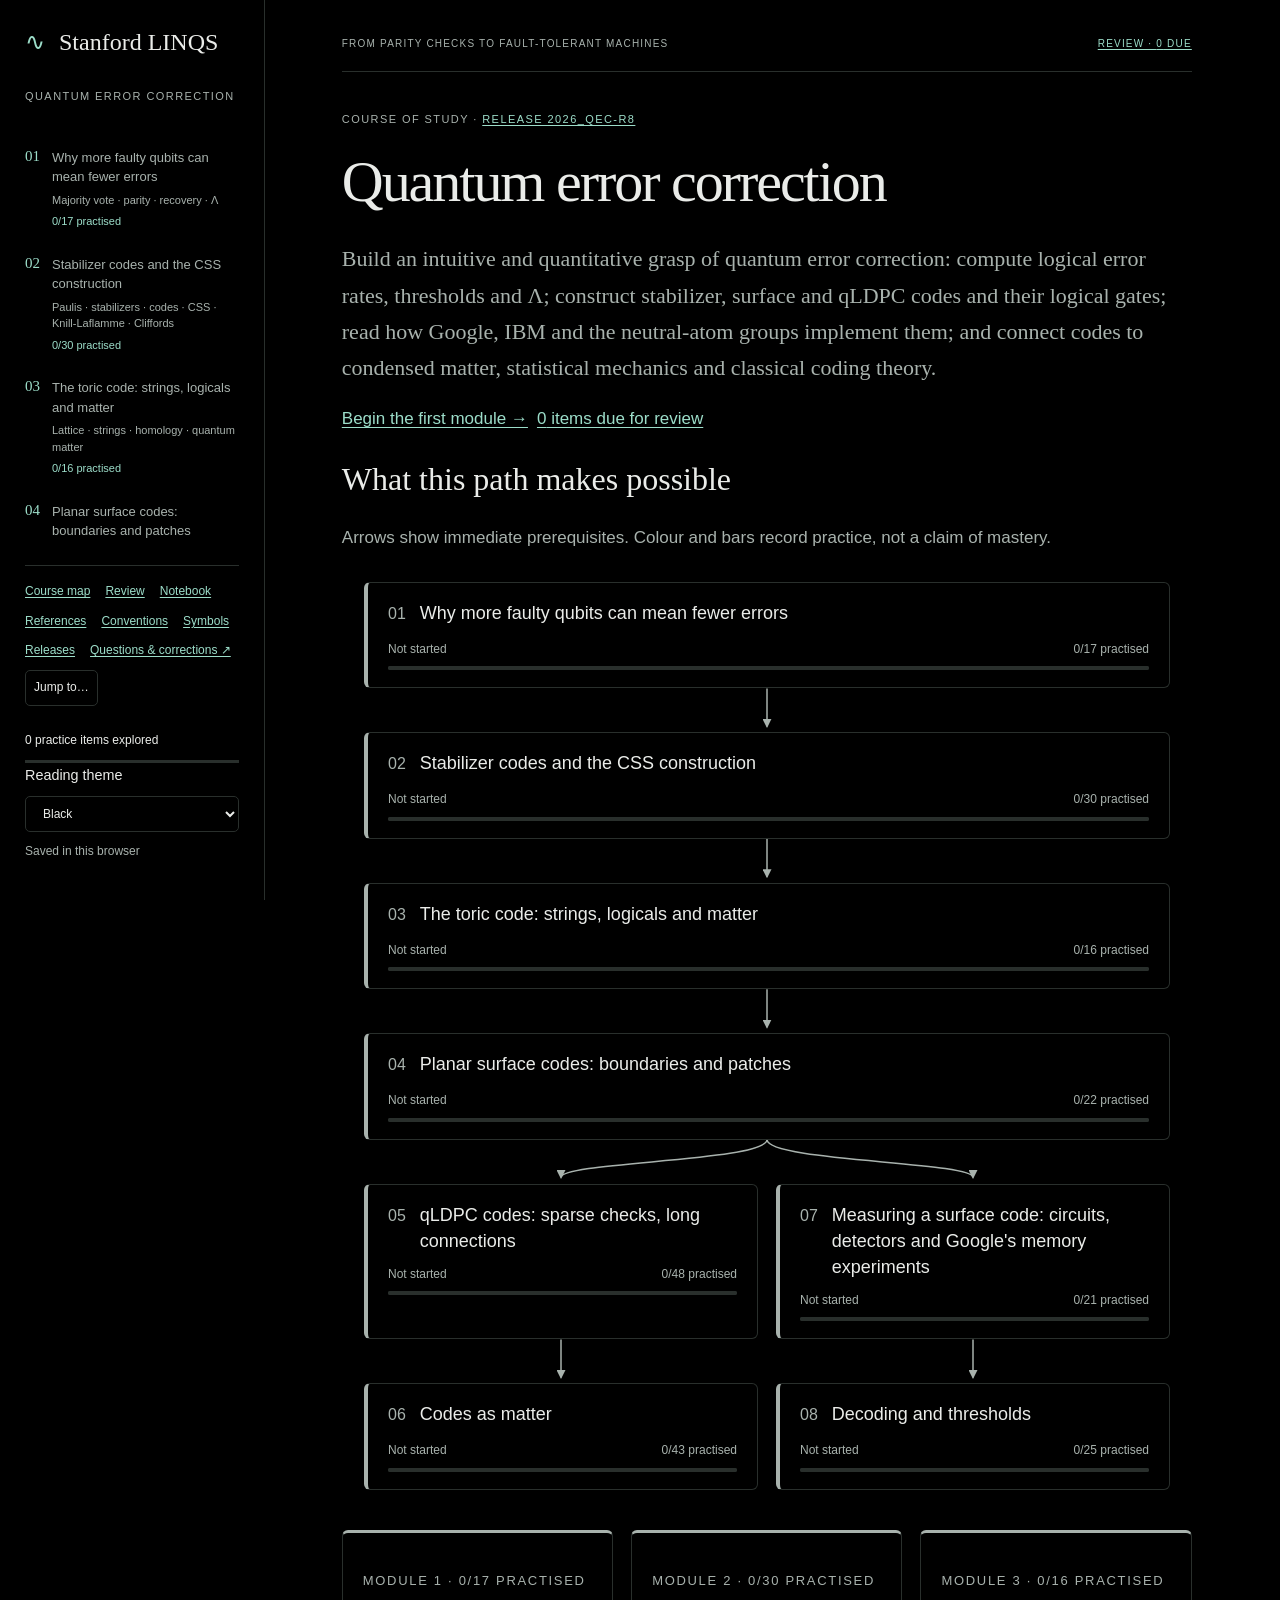
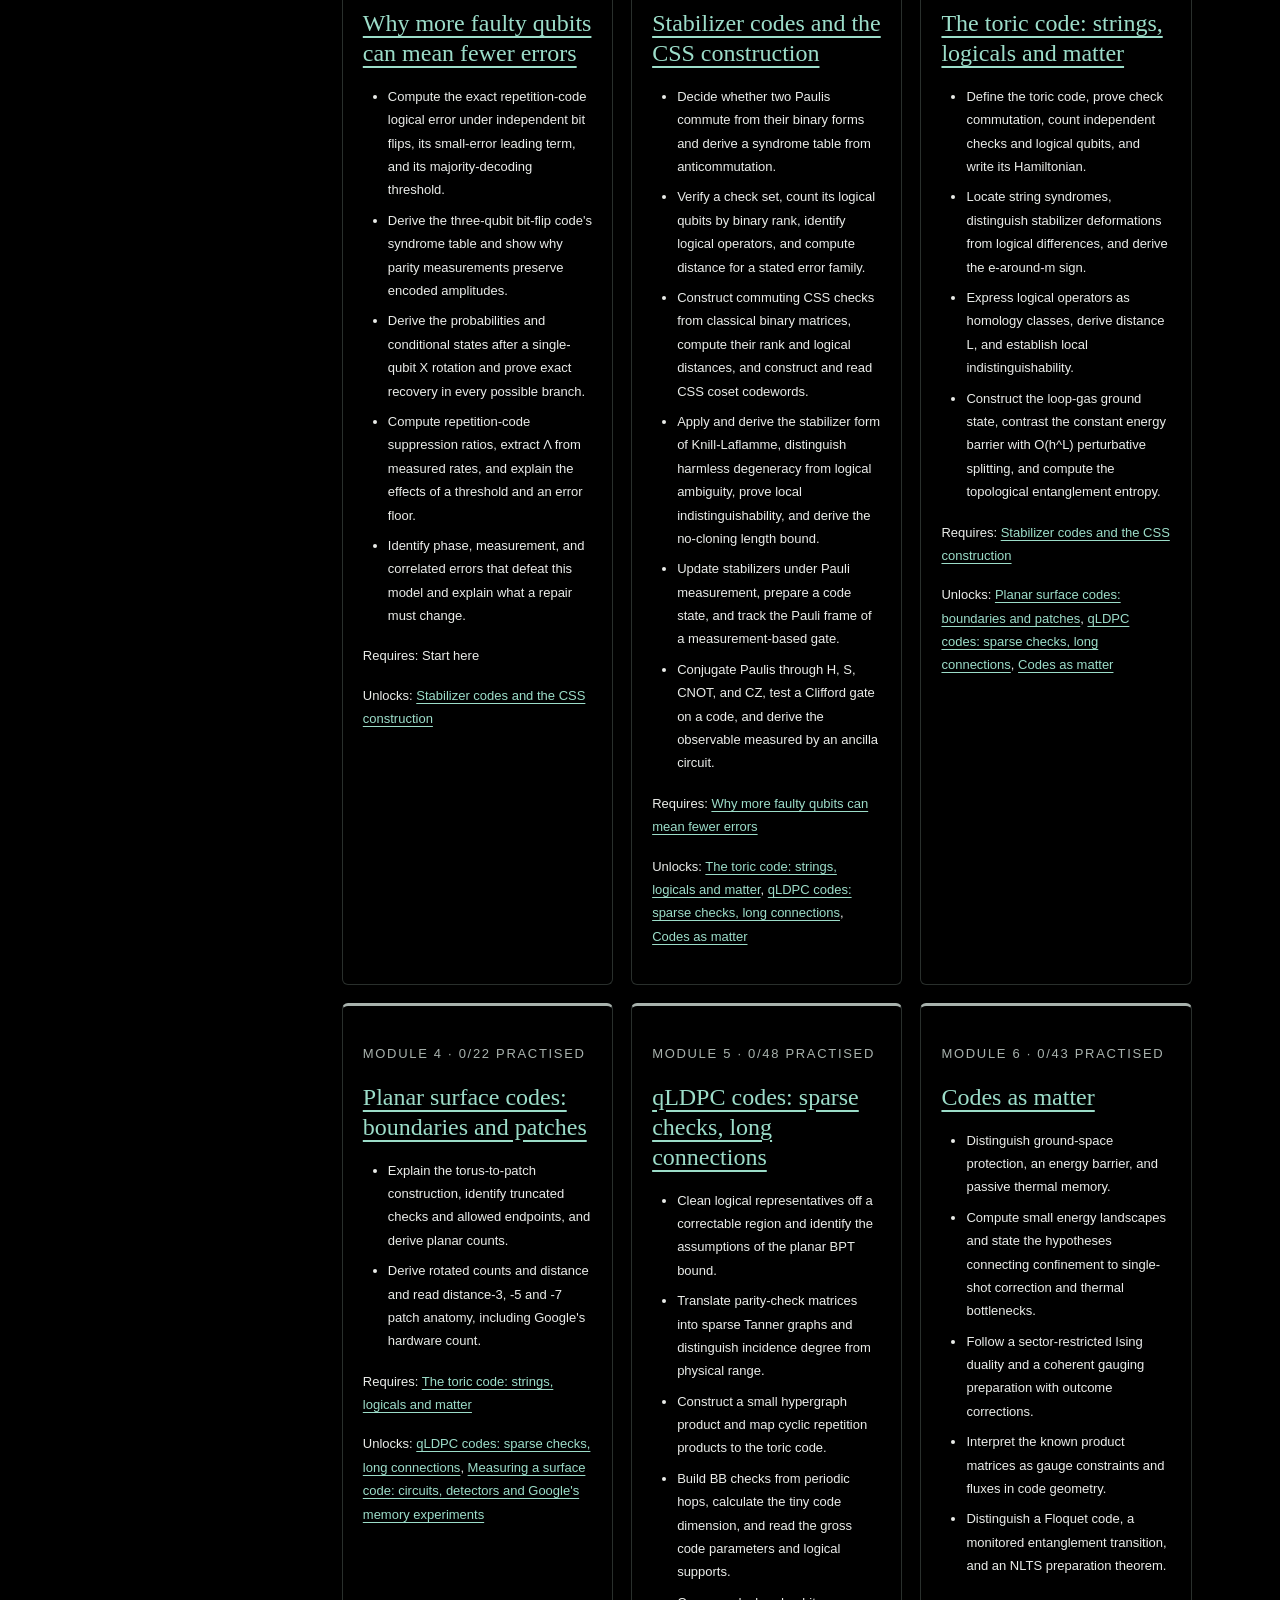
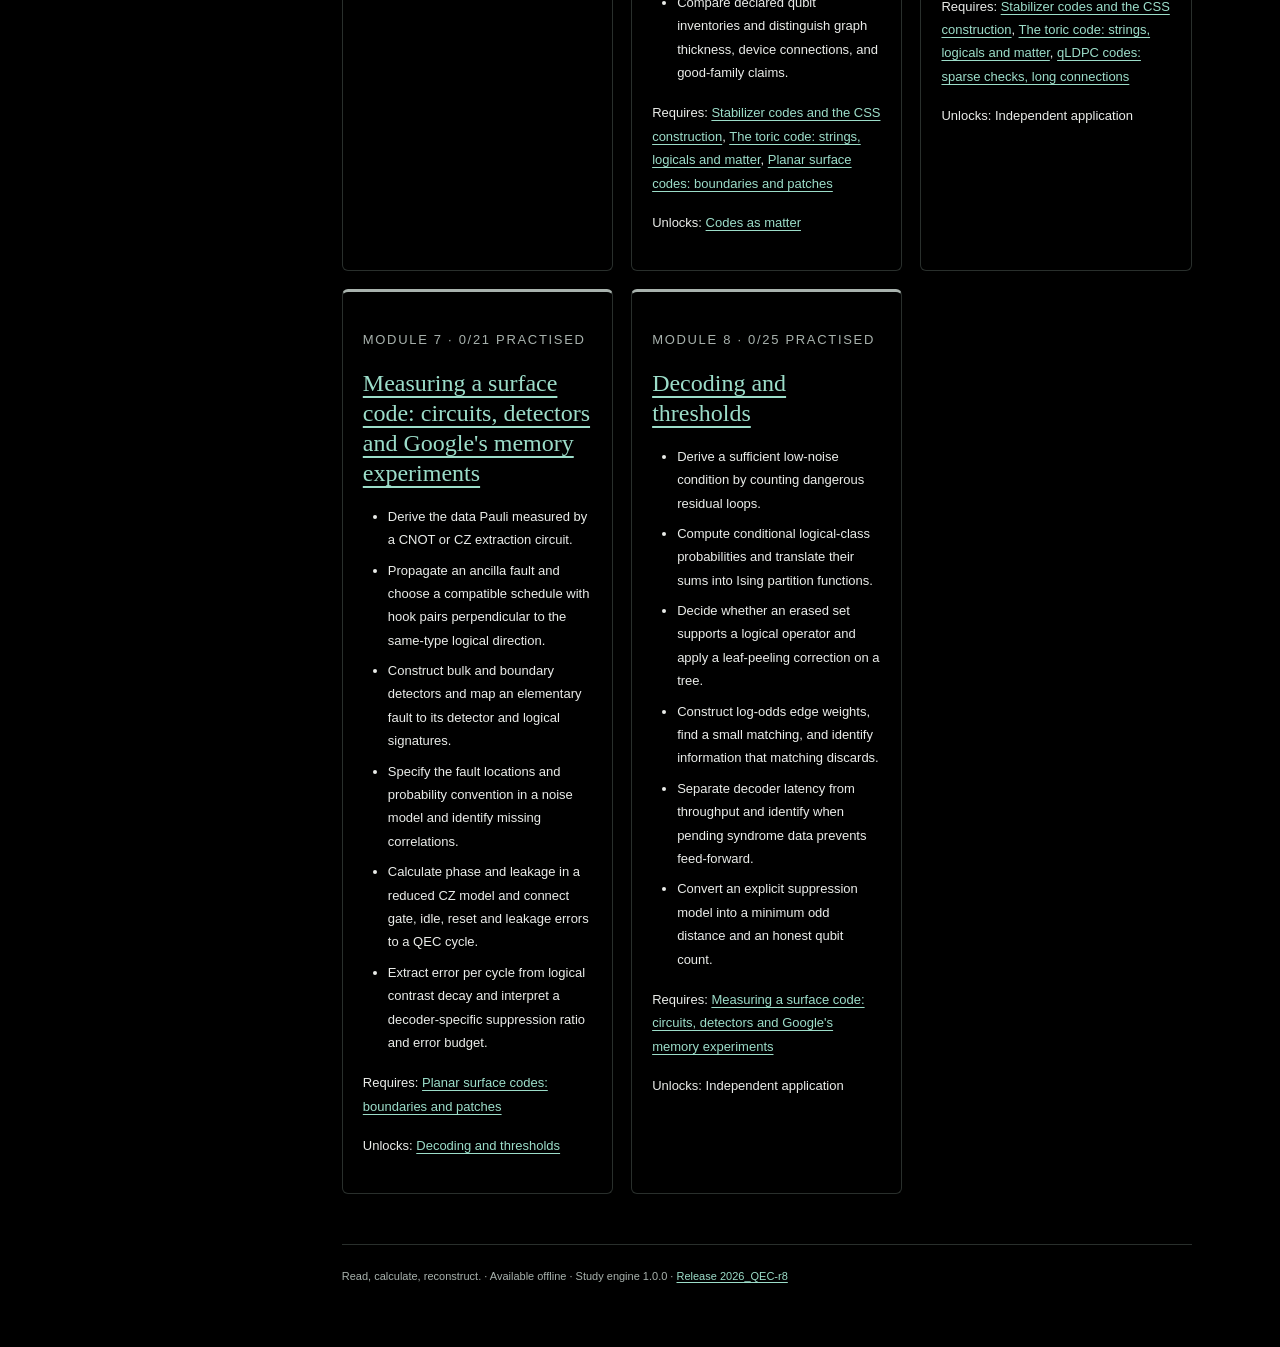
==== commit e9a75110: "2026_QEC: release 2026_QEC-r8 (Module 5 section 5.1 locality passage) From private source 9d98146 (c" ====
--- a/2026_QEC/index.html
+++ b/2026_QEC/index.html
@@ -1 +1 @@
-<!doctype html><html lang="en"><head><meta charset="utf-8"><script id="study-theme-init">(function(){var theme="black";try{var saved=JSON.parse(localStorage.getItem("study-release:quantum_error_correction"));if(["black","midnight","ivory","sage","plum"].indexOf(saved&&saved.prefs&&saved.prefs.theme)!==-1)theme=saved.prefs.theme;}catch(_){}document.documentElement.dataset.theme=theme;})();</script><link rel="icon" href="data:,"><meta name="viewport" content="width=device-width,initial-scale=1"><title>Quantum error correction · Quantum error correction</title><meta name="description" content="Build an intuitive and quantitative grasp of quantum error correction: compute logical error rates, thresholds and Λ; construct stabilizer, surface and qLDPC codes and their logical gates; read how Google, IBM and the neutral-atom groups implement them; and connect codes to condensed matter, statistical mechanics and classical coding theory."><link rel="stylesheet" href="assets/katex/katex.min.css"><link rel="stylesheet" href="assets/study.css"><script id="study-page-data" type="application/json">{"comments":{},"commentLifecycle":{},"answers":{},"course":"quantum_error_correction","courseTitle":"Quantum error correction","module":null,"revision":"sha256:18c68c8f806bed81","engineVersion":"1.0.0","dev":false,"release":{"label":"2026_QEC-r7","questionsUrl":"https://docs.google.com/document/d/1dp_MXEA5aFQJ1om-RrPk7rns6-5DhuFm/edit"},"itemIndex":{"m1-predict-crossing":{"type":"predict","module":"m1","subsection":"m1-majority","title":"Where do the distance curves meet?","responseType":"choice"},"m1-q-leading":{"type":"quiz","module":"m1","subsection":"m1-majority","title":"Evaluate the five-bit tail","responseType":"numeric"},"m1-q-above-threshold":{"type":"quiz","module":"m1","subsection":"m1-majority","title":"Above the majority threshold","responseType":"choice"},"m1-q-cloning":{"type":"quiz","module":"m1","subsection":"m1-obstacles","title":"The permitted copier","responseType":"choice"},"m1-q-syndrome":{"type":"quiz","module":"m1","subsection":"m1-bitflip","title":"Decode the sign pattern","responseType":"choice"},"m1-predict-single-qubit":{"type":"predict","module":"m1","subsection":"m1-bitflip","title":"What can one physical qubit reveal?","responseType":"choice"},"m1-q-commute":{"type":"quiz","module":"m1","subsection":"m1-bitflip","title":"Commute does not mean correct","responseType":"multi"},"m1-predict-rotation":{"type":"predict","module":"m1","subsection":"m1-discretize","title":"How often does a small rotation flag?","responseType":"numeric"},"m1-q-after-measurement":{"type":"quiz","module":"m1","subsection":"m1-discretize","title":"What remains after a clean outcome?","responseType":"choice"},"m1-q-lambda-extract":{"type":"quiz","module":"m1","subsection":"m1-lambda","title":"Extract a measured suppression ratio","responseType":"numeric"},"m1-predict-lambda":{"type":"predict","module":"m1","subsection":"m1-lambda","title":"Is Λ a property of qubits alone?","responseType":"choice"},"m1-q-events":{"type":"quiz","module":"m1","subsection":"m1-time","title":"Read a temporal pair","responseType":"choice"},"m1-reconstruction":{"type":"exercise","module":"m1","subsection":"m1-practice","title":"Rebuild the two mechanisms","responseType":"text"},"m1-transfer":{"type":"exercise","module":"m1","subsection":"m1-practice","title":"Rotate the code into the phase basis","responseType":"text"},"m1-calc-floor":{"type":"exercise","module":"m1","subsection":"m1-practice","title":"Where does a floor take over?","responseType":"text"},"m1-challenge-paper":{"type":"challenge","module":"m1","subsection":"m1-practice","title":"Reconstruct the experimental ladder","responseType":"text"},"m1-challenge-correlated":{"type":"challenge","module":"m1","subsection":"m1-practice","title":"Let faults arrive in neighboring pairs","responseType":"text"},"m2-predict-commute":{"type":"predict","module":"m2","subsection":"m2-pauli","title":"Count the overlapping sites","responseType":"choice"},"m2-q-symplectic":{"type":"quiz","module":"m2","subsection":"m2-pauli","title":"A binary product, not a real inner product","responseType":"numeric"},"m2-predict-halving":{"type":"predict","module":"m2","subsection":"m2-stabilizer","title":"Why exactly half?","responseType":"choice"},"m2-predict-dim":{"type":"predict","module":"m2","subsection":"m2-stabilizer","title":"Constraints versus stored qubits","responseType":"choice"},"m2-q-energy":{"type":"quiz","module":"m2","subsection":"m2-stabilizer","title":"The energy of one physical error","responseType":"numeric"},"m2-q-minus-i":{"type":"quiz","module":"m2","subsection":"m2-stabilizer","title":"Consistent commutation, inconsistent signs","responseType":"choice"},"m2-q-distance":{"type":"quiz","module":"m2","subsection":"m2-logicals","title":"A logical operator sets the distance","responseType":"numeric"},"m2-q-distance-basis":{"type":"quiz","module":"m2","subsection":"m2-logicals","title":"Distance cannot depend on logical naming","responseType":"choice"},"m2-predict-playground":{"type":"predict","module":"m2","subsection":"m2-logicals","title":"How many distinct single-error signals?","responseType":"choice"},"m2-q-degenerate":{"type":"quiz","module":"m2","subsection":"m2-examples","title":"Which pairs does the Shor lookup correct?","responseType":"multi"},"m2-predict-steane-k":{"type":"predict","module":"m2","subsection":"m2-examples","title":"Reuse the rows in both Pauli sectors","responseType":"choice"},"m2-q-perfect":{"type":"quiz","module":"m2","subsection":"m2-examples","title":"Perfect in which sense?","responseType":"choice"},"m2-q-shor-syndrome":{"type":"quiz","module":"m2","subsection":"m2-examples","title":"What does a perfect lookup do beyond its promise?","responseType":"choice"},"m2-q-bound-ladder":{"type":"quiz","module":"m2","subsection":"m2-examples","title":"A bound is not an existence theorem","responseType":"numeric"},"m2-predict-css-k":{"type":"predict","module":"m2","subsection":"m2-css","title":"Count ranks, not drawn check nodes","responseType":"numeric"},"m2-q-css-condition":{"type":"quiz","module":"m2","subsection":"m2-css","title":"The compatibility condition in physical language","responseType":"choice"},"m2-q-kl-degenerate":{"type":"quiz","module":"m2","subsection":"m2-knill-laflamme","title":"Is a nonzero off-diagonal error overlap fatal?","responseType":"choice"},"m2-predict-reduced":{"type":"predict","module":"m2","subsection":"m2-knill-laflamme","title":"What can a small region know?","responseType":"choice"},"m2-q-erasure":{"type":"quiz","module":"m2","subsection":"m2-knill-laflamme","title":"Spend distance on two kinds of uncertainty","responseType":"multi"},"m2-predict-cnot":{"type":"predict","module":"m2","subsection":"m2-clifford","title":"Where does a target phase flip go?","responseType":"choice"},"m2-q-transversal-h":{"type":"quiz","module":"m2","subsection":"m2-clifford","title":"A transversal gate can change the code","responseType":"choice"},"m2-q-deterministic":{"type":"quiz","module":"m2","subsection":"m2-clifford","title":"Which outcome is guaranteed?","responseType":"choice"},"m2-q-what-is-measured":{"type":"quiz","module":"m2","subsection":"m2-clifford","title":"Read a mixed observable backward","responseType":"choice"},"m2-reconstruction":{"type":"exercise","module":"m2","subsection":"m2-practice","title":"Rebuild the algebra from the checks","responseType":"text"},"m2-transfer":{"type":"exercise","module":"m2","subsection":"m2-practice","title":"Detection, erasure and post-selection in four qubits","responseType":"text"},"m2-transfer-measure":{"type":"exercise","module":"m2","subsection":"m2-practice","title":"Measurement does the work: enter a code and build a gate","responseType":"text"},"m2-calc-transversal-phase":{"type":"exercise","module":"m2","subsection":"m2-practice","title":"Transversal phase gates and a slightly wrong angle","responseType":"text"},"m2-calc-coherent":{"type":"exercise","module":"m2","subsection":"m2-practice","title":"Every qubit over-rotates","responseType":"text"},"m2-challenge-bias":{"type":"challenge","module":"m2","subsection":"m2-practice","title":"When the decoder should not trust minimum weight","responseType":"text"},"m2-challenge-fifteen":{"type":"challenge","module":"m2","subsection":"m2-practice","title":"The fifteen-qubit code on a four-cube","responseType":"text"},"m3-predict-k":{"type":"predict","module":"m3","subsection":"m3-toric","title":"Count information, not drawn checks","responseType":"choice"},"m3-q-overlap":{"type":"quiz","module":"m3","subsection":"m3-toric","title":"Keep the parallel edges","responseType":"choice"},"m3-q-closed-loop":{"type":"quiz","module":"m3","subsection":"m3-anyons","title":"Zero syndrome does not settle the question","responseType":"choice"},"m3-q-fermion":{"type":"quiz","module":"m3","subsection":"m3-anyons","title":"Rotate the composite","responseType":"choice"},"m3-q-class":{"type":"quiz","module":"m3","subsection":"m3-homology","title":"Read a class, not a shape","responseType":"choice"},"m3-predict-deform":{"type":"predict","module":"m3","subsection":"m3-homology","title":"Move two neighboring faces","responseType":"text"},"m3-predict-distance":{"type":"predict","module":"m3","subsection":"m3-homology","title":"Which length limits protection?","responseType":"choice"},"m3-predict-halfway":{"type":"predict","module":"m3","subsection":"m3-homology","title":"Past the halfway point","responseType":"choice"},"m3-predict-syndrome":{"type":"predict","module":"m3","subsection":"m3-homology","title":"Count ends before opening the lattice","responseType":"choice"},"m3-q-gap":{"type":"quiz","module":"m3","subsection":"m3-matter","title":"Does the gap do the decoder's work?","responseType":"choice"},"m3-reconstruction":{"type":"exercise","module":"m3","subsection":"m3-practice","title":"Rebuild the lattice argument","responseType":"text"},"m3-gauge-gauss-reconstruction":{"type":"exercise","module":"m3","subsection":"m3-practice","title":"Read charge through a boundary","responseType":"text"},"m3-reconstruct-loop-gas":{"type":"exercise","module":"m3","subsection":"m3-practice","title":"Put a phase on the loop sum","responseType":"text"},"m3-calc-splitting":{"type":"exercise","module":"m3","subsection":"m3-practice","title":"Count the virtual winding processes","responseType":"text"},"m3-proof-genus":{"type":"exercise","module":"m3","subsection":"m3-practice","title":"Join two tori and test their seam","responseType":"text"},"m3-challenge-paper":{"type":"challenge","module":"m3","subsection":"m3-practice","title":"Reconstruct the entropy subtraction","responseType":"text"},"m3-s35-check-retained":{"type":"exercise","module":"m14","subsection":"m3-boundaries","title":"Read the check that remains","responseType":"text"},"m3-predict-end":{"type":"predict","module":"m14","subsection":"m3-boundaries","title":"Does a smooth side erase a vertex defect?","responseType":"choice"},"m3-s35-lost-pair":{"type":"exercise","module":"m14","subsection":"m3-boundaries","title":"Follow the lost logical pair","responseType":"text"},"m3-s35-count-patch":{"type":"exercise","module":"m14","subsection":"m3-boundaries","title":"Separate information from hardware","responseType":"text"},"m3-s35-deform-end":{"type":"exercise","module":"m14","subsection":"m3-boundaries","title":"Move the endpoint with a check","responseType":"text"},"m3-s35-distance-bound":{"type":"exercise","module":"m14","subsection":"m3-boundaries","title":"Bound every logical Pauli","responseType":"text"},"m3-q-planar-k":{"type":"quiz","module":"m14","subsection":"m3-boundaries","title":"Remove the alternation","responseType":"choice"},"m3-q-rough-name":{"type":"quiz","module":"m14","subsection":"m3-boundaries","title":"What does the word rough fix?","responseType":"choice"},"m3-q-half-checks":{"type":"quiz","module":"m14","subsection":"m3-rotated","title":"Does a weight-two check spoil commutation?","responseType":"choice"},"m3-predict-rotated-n":{"type":"predict","module":"m14","subsection":"m3-rotated","title":"Allocate two memories or one","responseType":"numeric"},"m3-q-loop-count":{"type":"quiz","module":"m14","subsection":"m3-anatomy","title":"A single visible defect","responseType":"choice"},"m3-q-d3-check":{"type":"quiz","module":"m14","subsection":"m3-anatomy","title":"Use the half-check's degeneracy","responseType":"choice"},"m3-q-frame-sign":{"type":"quiz","module":"m14","subsection":"m3-anatomy","title":"Follow the recorded sign","responseType":"choice"},"m3-predict-absorb":{"type":"predict","module":"m14","subsection":"m3-anatomy","title":"Change the assignment, not the geometry","responseType":"choice"},"m3-q-total":{"type":"quiz","module":"m14","subsection":"m3-anatomy","title":"Count the required interactions","responseType":"numeric"},"m14-reconstruction":{"type":"exercise","module":"m14","subsection":"m14-practice","title":"Cut the torus in the opposite order","responseType":"text"},"m3-transfer-hadamard":{"type":"exercise","module":"m14","subsection":"m14-practice","title":"Transversal Hadamard turns the patch","responseType":"text"},"m3-calc-decode-d3":{"type":"exercise","module":"m14","subsection":"m14-practice","title":"Let two errors impersonate one","responseType":"text"},"m3-transfer-frame":{"type":"exercise","module":"m14","subsection":"m14-practice","title":"Read the logical value with its frame","responseType":"text"},"m3-transfer":{"type":"exercise","module":"m14","subsection":"m14-practice","title":"A rectangular rotated memory","responseType":"text"},"m3-challenge-boundary":{"type":"challenge","module":"m14","subsection":"m14-practice","title":"Remove the mixed-boundary assumption","responseType":"text"},"m3-challenge-dead-check":{"type":"challenge","module":"m14","subsection":"m14-practice","title":"Turn off one check","responseType":"text"},"m6-quiz-cleaning":{"type":"quiz","module":"m6","subsection":"m6-bpt","title":"Move the row","responseType":"choice"},"m6-ex-cleaning-certificate":{"type":"exercise","module":"m6","subsection":"m6-bpt","title":"Certify the region","responseType":"text"},"m6-quiz-union":{"type":"quiz","module":"m6","subsection":"m6-bpt","title":"Combine correctable regions","responseType":"choice"},"m6-quiz-corner-labels":{"type":"quiz","module":"m6","subsection":"m6-bpt","title":"Count corner labels","responseType":"numeric"},"m6-quiz-bpt-scope":{"type":"quiz","module":"m6","subsection":"m6-bpt","title":"Keep a positive rate","responseType":"choice"},"m6-predict-sparsity":{"type":"predict","module":"m6","subsection":"m6-bpt","title":"Few neighbors, nearby neighbors?","responseType":"text"},"m6-quiz-hamming-edge":{"type":"quiz","module":"m6","subsection":"m6-ldpc","title":"Count a check’s lines","responseType":"numeric"},"m6-quiz-graph-row":{"type":"quiz","module":"m6","subsection":"m6-ldpc","title":"Read a row from the graph","responseType":"choice"},"m6-quiz-sparse-weight":{"type":"quiz","module":"m6","subsection":"m6-ldpc","title":"Bound both degrees","responseType":"choice"},"m6-quiz-design-rate":{"type":"quiz","module":"m6","subsection":"m6-ldpc","title":"Scale the same degrees","responseType":"numeric"},"m6-quiz-css-overlap":{"type":"quiz","module":"m6","subsection":"m6-ldpc","title":"Test the mixed overlap","responseType":"choice"},"m6-quiz-factor-rank":{"type":"quiz","module":"m6","subsection":"m6-hgp","title":"Count independent factor checks","responseType":"numeric"},"m6-predict-product-repair":{"type":"predict","module":"m6","subsection":"m6-hgp","title":"Repair the failed pair","responseType":"text"},"m6-quiz-product-size":{"type":"quiz","module":"m6","subsection":"m6-hgp","title":"Count both data blocks","responseType":"numeric"},"m6-ex-product-row":{"type":"exercise","module":"m6","subsection":"m6-hgp","title":"Rebuild the repaired rows","responseType":"text"},"m6-quiz-transpose-count":{"type":"quiz","module":"m6","subsection":"m6-hgp","title":"Keep the dependent-row contribution","responseType":"numeric"},"m6-quiz-product-distance":{"type":"quiz","module":"m6","subsection":"m6-hgp","title":"Choose the overall distance","responseType":"choice"},"m6-ex-toric-map":{"type":"exercise","module":"m6","subsection":"m6-hgp","title":"Identify a star across the seam","responseType":"text"},"m6-quiz-shift-wrap":{"type":"quiz","module":"m6","subsection":"m6-bb","title":"Follow the wrap","responseType":"numeric"},"m6-quiz-polynomial-cancel":{"type":"quiz","module":"m6","subsection":"m6-bb","title":"Cancel coincident hops","responseType":"choice"},"m6-quiz-bb-neighbors":{"type":"quiz","module":"m6","subsection":"m6-bb","title":"Count one check’s neighbors","responseType":"numeric"},"m6-quiz-bb-transpose":{"type":"quiz","module":"m6","subsection":"m6-bb","title":"Place the transpose","responseType":"choice"},"m6-ex-tiny-rank":{"type":"exercise","module":"m6","subsection":"m6-bb","title":"Recover the two free choices","responseType":"text"},"m6-quiz-tiny-k":{"type":"quiz","module":"m6","subsection":"m6-bb","title":"Count independent constraints","responseType":"numeric"},"m6-predict-bb":{"type":"predict","module":"m6","subsection":"m6-bb","title":"More sites and more logical qubits","responseType":"text"},"m6-ex-bb-observation":{"type":"exercise","module":"m6","subsection":"m6-bb","title":"Read the rank observations","responseType":"text"},"m6-quiz-rank-not-distance":{"type":"quiz","module":"m6","subsection":"m6-bb","title":"Separate rank from distance","responseType":"choice"},"m6-quiz-logical-patches":{"type":"quiz","module":"m6","subsection":"m6-bb","title":"Shared sites and separate logical qubits","responseType":"choice"},"m6-quiz-degree-hardware":{"type":"quiz","module":"m6","subsection":"m6-hardware","title":"Count the full neighborhood","responseType":"numeric"},"m6-quiz-thickness":{"type":"quiz","module":"m6","subsection":"m6-hardware","title":"Interpret the planar partition","responseType":"choice"},"m6-quiz-kunlun-inventory":{"type":"quiz","module":"m6","subsection":"m6-hardware","title":"Count device qubits per logical","responseType":"numeric"},"m6-ex-hardware-evidence":{"type":"exercise","module":"m6","subsection":"m6-hardware","title":"Match a claim to its evidence","responseType":"text"},"m6-quiz-matched-count":{"type":"quiz","module":"m6","subsection":"m6-hardware","title":"Count the matched patch block","responseType":"numeric"},"m6-predict-map":{"type":"predict","module":"m6","subsection":"m6-hardware","title":"What changes when the lines move","responseType":"text"},"m6-ex-map-observation":{"type":"exercise","module":"m6","subsection":"m6-hardware","title":"Identify the displayed edge set","responseType":"text"},"m6-quiz-relative-distance":{"type":"quiz","module":"m6","subsection":"m6-good-codes","title":"Normalize the distance","responseType":"numeric"},"m6-quiz-good-family":{"type":"quiz","module":"m6","subsection":"m6-good-codes","title":"Two points or a family","responseType":"choice"},"m6-quiz-lift-degree":{"type":"quiz","module":"m6","subsection":"m6-good-codes","title":"Follow a permuted edge","responseType":"choice"},"m6-ex-tanner-distinction":{"type":"exercise","module":"m6","subsection":"m6-good-codes","title":"Representation or construction","responseType":"text"},"m6-quiz-frontier-premise":{"type":"quiz","module":"m6","subsection":"m6-good-codes","title":"Identify the premise that changes","responseType":"choice"},"m6-ex-reconstruct":{"type":"exercise","module":"m6","subsection":"m6-practice","title":"Rebuild cleaning and the planar bound","responseType":"text"},"m6-ex-calculate":{"type":"exercise","module":"m6","subsection":"m6-practice","title":"Count the tiny BB code by hand","responseType":"text"},"m6-ex-proof":{"type":"exercise","module":"m6","subsection":"m6-practice","title":"Prove the product’s parameters","responseType":"text"},"m6-ex-explain":{"type":"exercise","module":"m6","subsection":"m6-practice","title":"State what each calculation establishes","responseType":"text"},"m6-ex-transfer":{"type":"exercise","module":"m6","subsection":"m6-practice","title":"Transfer the locality argument","responseType":"text"},"m6-challenge-paper":{"type":"challenge","module":"m6","subsection":"m6-practice","title":"Read a logical pair from the paper","responseType":"text"},"m6-challenge-design":{"type":"challenge","module":"m6","subsection":"m6-practice","title":"Design a matched-distance resource table","responseType":"text"},"m6-challenge-break":{"type":"challenge","module":"m6","subsection":"m6-practice","title":"Break the six-neighbor claim","responseType":"text"},"m7-quiz-degeneracy":{"type":"quiz","module":"m7","subsection":"m7-hamiltonians","title":"Check the claim","responseType":"choice"},"m7-quiz-entropy-sign":{"type":"quiz","module":"m7","subsection":"m7-hamiltonians","title":"Check the claim","responseType":"choice"},"m7-quiz-fusion":{"type":"quiz","module":"m7","subsection":"m7-hamiltonians","title":"Check the claim","responseType":"choice"},"m7-quiz-gap-distance":{"type":"quiz","module":"m7","subsection":"m7-barriers","title":"Check the claim","responseType":"choice"},"m7-predict-energy":{"type":"predict","module":"m7","subsection":"m7-barriers","title":"Which route has the smaller peak?","responseType":"text"},"m7-quiz-thermal":{"type":"quiz","module":"m7","subsection":"m7-barriers","title":"Check the claim","responseType":"choice"},"m7-quiz-nogo":{"type":"quiz","module":"m7","subsection":"m7-barriers","title":"Check the claim","responseType":"choice"},"m7-quiz-four-d":{"type":"quiz","module":"m7","subsection":"m7-barriers","title":"Check the claim","responseType":"choice"},"m7-quiz-fractal":{"type":"quiz","module":"m7","subsection":"m7-barriers","title":"Check the claim","responseType":"choice"},"m7-quiz-reduced-weight":{"type":"quiz","module":"m7","subsection":"m7-single-shot","title":"Check the claim","responseType":"choice"},"m7-quiz-metacheck":{"type":"quiz","module":"m7","subsection":"m7-single-shot","title":"Check the claim","responseType":"choice"},"m7-quiz-single-shot":{"type":"quiz","module":"m7","subsection":"m7-single-shot","title":"Check the claim","responseType":"choice"},"m7-quiz-both-sectors":{"type":"quiz","module":"m7","subsection":"m7-single-shot","title":"Check the claim","responseType":"choice"},"m7-quiz-goodness":{"type":"quiz","module":"m7","subsection":"m7-good-codes","title":"Check the claim","responseType":"choice"},"m7-quiz-free-energy":{"type":"quiz","module":"m7","subsection":"m7-good-codes","title":"Check the claim","responseType":"choice"},"m7-quiz-glass":{"type":"quiz","module":"m7","subsection":"m7-good-codes","title":"Check the claim","responseType":"choice"},"m7-quiz-scope":{"type":"quiz","module":"m7","subsection":"m7-good-codes","title":"Check the claim","responseType":"choice"},"m7-quiz-kw-sector":{"type":"quiz","module":"m7","subsection":"m7-gauging","title":"Check the claim","responseType":"choice"},"m7-quiz-bond":{"type":"quiz","module":"m7","subsection":"m7-gauging","title":"Check the claim","responseType":"choice"},"m7-quiz-gauss":{"type":"quiz","module":"m7","subsection":"m7-gauging","title":"Check the claim","responseType":"choice"},"m7-quiz-flux":{"type":"quiz","module":"m7","subsection":"m7-gauging","title":"Check the claim","responseType":"choice"},"m7-quiz-outcome-parity":{"type":"quiz","module":"m7","subsection":"m7-gauging","title":"Check the claim","responseType":"choice"},"m7-quiz-gauging-state":{"type":"quiz","module":"m7","subsection":"m7-gauging","title":"Check the claim","responseType":"choice"},"m7-predict-gauging":{"type":"predict","module":"m7","subsection":"m7-gauging","title":"What will the matter record leave behind?","responseType":"text"},"m7-quiz-product-sites":{"type":"quiz","module":"m7","subsection":"m7-products","title":"Check the claim","responseType":"choice"},"m7-quiz-product-star":{"type":"quiz","module":"m7","subsection":"m7-products","title":"Check the claim","responseType":"choice"},"m7-quiz-product-flux":{"type":"quiz","module":"m7","subsection":"m7-products","title":"Check the claim","responseType":"choice"},"m7-quiz-product-energy":{"type":"quiz","module":"m7","subsection":"m7-products","title":"Check the claim","responseType":"choice"},"m7-quiz-honeycomb":{"type":"quiz","module":"m7","subsection":"m7-dynamics","title":"Check the claim","responseType":"choice"},"m7-quiz-floquet-label":{"type":"quiz","module":"m7","subsection":"m7-dynamics","title":"Check the claim","responseType":"choice"},"m7-quiz-record":{"type":"quiz","module":"m7","subsection":"m7-dynamics","title":"Check the claim","responseType":"choice"},"m7-quiz-monitoring":{"type":"quiz","module":"m7","subsection":"m7-dynamics","title":"Check the claim","responseType":"choice"},"m7-quiz-dynamics-scope":{"type":"quiz","module":"m7","subsection":"m7-dynamics","title":"Check the claim","responseType":"choice"},"m7-quiz-nlts":{"type":"quiz","module":"m7","subsection":"m7-complexity","title":"Check the claim","responseType":"choice"},"m7-quiz-complexity-scope":{"type":"quiz","module":"m7","subsection":"m7-complexity","title":"Check the claim","responseType":"choice"},"m7-reconstruction":{"type":"exercise","module":"m7","subsection":"m7-practice","title":"Rebuild the BB energy calculation","responseType":"text"},"m7-transfer":{"type":"exercise","module":"m7","subsection":"m7-practice","title":"Transfer the energy question to the product","responseType":"text"},"m7-calculation":{"type":"exercise","module":"m7","subsection":"m7-practice","title":"Prove the cube route peak is optimal","responseType":"text"},"m7-explanation":{"type":"exercise","module":"m7","subsection":"m7-practice","title":"Explain three different kinds of protection","responseType":"text"},"m7-proof":{"type":"exercise","module":"m7","subsection":"m7-practice","title":"Turn the cleaning picture into local indistinguishability","responseType":"text"},"m7-paper-figure":{"type":"challenge","module":"m7","subsection":"m7-practice","title":"Read a theorem label on a phase sketch","responseType":"text"},"m7-design":{"type":"challenge","module":"m7","subsection":"m7-practice","title":"Finish a different gauging outcome","responseType":"text"},"m7-break-model":{"type":"challenge","module":"m7","subsection":"m7-practice","title":"Break the monitoring analogy","responseType":"text"},"m4-predict-cz-basis":{"type":"predict","module":"m4","subsection":"m4-circuit","title":"What does the CZ circuit reveal?","responseType":"choice"},"m4-q-data-basis":{"type":"quiz","module":"m4","subsection":"m4-circuit","title":"Repair the data basis","responseType":"choice"},"m4-q-hook-absorption":{"type":"quiz","module":"m4","subsection":"m4-hooks","title":"Does a neighboring check absorb the hook?","responseType":"choice"},"m4-predict-hook":{"type":"predict","module":"m4","subsection":"m4-hooks","title":"Which gates remain?","responseType":"choice"},"m4-q-first-round":{"type":"quiz","module":"m4","subsection":"m4-detectors","title":"Is the first sign an error?","responseType":"choice"},"m4-q-y":{"type":"quiz","module":"m4","subsection":"m4-detectors","title":"How many checks change?","responseType":"numeric"},"m4-predict-final-detector":{"type":"predict","module":"m4","subsection":"m4-detectors","title":"Does the final readout add an event?","responseType":"choice"},"m4-q-noise":{"type":"quiz","module":"m4","subsection":"m4-noise","title":"Does the same p mean the same hardware?","responseType":"choice"},"m4-q-reset":{"type":"quiz","module":"m4","subsection":"m4-leakage","title":"Why not reset all the data?","responseType":"choice"},"m4-predict-leakage":{"type":"predict","module":"m4","subsection":"m4-leakage","title":"Is the average enough?","responseType":"choice"},"m4-predict-cz-return":{"type":"predict","module":"m4","subsection":"m4-hardware","title":"A second return","responseType":"choice"},"m4-q-latency":{"type":"quiz","module":"m4","subsection":"m4-hardware","title":"Fast rounds, delayed answer","responseType":"choice"},"m4-q-contrast":{"type":"quiz","module":"m4","subsection":"m4-experiments","title":"Interpret vanishing contrast","responseType":"choice"},"m4-q-comparison":{"type":"quiz","module":"m4","subsection":"m4-experiments","title":"Compare protected information","responseType":"choice"},"m4-q-budget":{"type":"quiz","module":"m4","subsection":"m4-experiments","title":"Predict the budget change","responseType":"numeric"},"m4-reconstruction":{"type":"exercise","module":"m4","subsection":"m4-practice","title":"Follow a fault from the circuit to the record","responseType":"text"},"m4-transfer":{"type":"exercise","module":"m4","subsection":"m4-practice","title":"Transfer to the four-data-qubit code","responseType":"text"},"m4-calc-decay":{"type":"exercise","module":"m4","subsection":"m4-practice","title":"Recover the round rate from two durations","responseType":"text"},"m4-calc-cz":{"type":"exercise","module":"m4","subsection":"m4-practice","title":"Return with the right phase","responseType":"text"},"m4-challenge-paper":{"type":"challenge","module":"m4","subsection":"m4-practice","title":"Read the two experimental axes","responseType":"text"},"m4-challenge-break-model":{"type":"challenge","module":"m4","subsection":"m4-practice","title":"Break two incomplete optimization targets","responseType":"text"},"m5-predict-half-loop":{"type":"predict","module":"m5","subsection":"m5-chains","title":"How many faults must the loop contain?","responseType":"choice"},"m5-q-bound":{"type":"quiz","module":"m5","subsection":"m5-chains","title":"What has the bound established?","responseType":"choice"},"m5-q-free-energy":{"type":"quiz","module":"m5","subsection":"m5-rbim","title":"What does the optimal decision compare?","responseType":"choice"},"m5-predict-measurement-dimension":{"type":"predict","module":"m5","subsection":"m5-rbim","title":"What changes when check reports can be wrong?","responseType":"choice"},"m5-predict-erasure-loop":{"type":"predict","module":"m5","subsection":"m5-percolation","title":"Does every erased cycle lose a logical qubit?","responseType":"choice"},"m5-predict-erasure-crossing":{"type":"predict","module":"m5","subsection":"m5-percolation","title":"What should finite sizes show?","responseType":"choice"},"m5-q-erasure-event":{"type":"quiz","module":"m5","subsection":"m5-percolation","title":"What does uncorrectable mean here?","responseType":"choice"},"m5-q-edge-weight":{"type":"quiz","module":"m5","subsection":"m5-matching","title":"Compute an edge cost","responseType":"numeric"},"m5-q-matching-target":{"type":"quiz","module":"m5","subsection":"m5-matching","title":"What is optimized?","responseType":"choice"},"m5-predict-class":{"type":"predict","module":"m5","subsection":"m5-ml","title":"Can equal shortest paths lead to unequal classes?","responseType":"choice"},"m5-q-browne-shot":{"type":"quiz","module":"m5","subsection":"m5-ml","title":"Did optimal inference promise this shot would succeed?","responseType":"choice"},"m5-predict-correlation":{"type":"predict","module":"m5","subsection":"m5-learned","title":"Use the correlation","responseType":"numeric"},"m5-q-training":{"type":"quiz","module":"m5","subsection":"m5-learned","title":"What would demonstrate learning rather than memorization?","responseType":"choice"},"m5-q-throughput":{"type":"quiz","module":"m5","subsection":"m5-realtime","title":"Must every answer arrive within one cycle?","responseType":"choice"},"m5-q-backlog":{"type":"quiz","module":"m5","subsection":"m5-realtime","title":"Which growth law belongs to which question?","responseType":"choice"},"m5-predict-halving":{"type":"predict","module":"m5","subsection":"m5-overhead","title":"Halve the physical-noise parameter","responseType":"numeric"},"m5-q-threshold-inference":{"type":"quiz","module":"m5","subsection":"m5-overhead","title":"Does Λ determine a universal gate threshold?","responseType":"choice"},"m5-reconstruction":{"type":"exercise","module":"m5","subsection":"m5-practice","title":"Rebuild the route from loops to classes","responseType":"text"},"m5-transfer-erasure":{"type":"exercise","module":"m5","subsection":"m5-practice","title":"Transfer the criterion to erased geometry","responseType":"text"},"m5-calc-classes":{"type":"exercise","module":"m5","subsection":"m5-practice","title":"Calculate the two class risks","responseType":"text"},"m5-transfer-greedy":{"type":"exercise","module":"m5","subsection":"m5-practice","title":"Transfer the greedy failure to a torus","responseType":"text"},"m5-calc-concatenation":{"type":"exercise","module":"m5","subsection":"m5-practice","title":"Concatenate an ideal five-qubit block","responseType":"text"},"m5-proof-shor-family":{"type":"exercise","module":"m5","subsection":"m5-practice","title":"A growing-distance family with no positive threshold","responseType":"text"},"m5-challenge-paper":{"type":"challenge","module":"m5","subsection":"m5-practice","title":"Read a suppression ladder and forecast its cost","responseType":"text"},"m5-challenge-floor":{"type":"challenge","module":"m5","subsection":"m5-practice","title":"Break the distance-only design","responseType":"text"}},"targets":{"m1-hook":{"type":"hook","module":"m1","title":"hook","revision":"sha256:7e673288d8cf8d08"},"m1-majority":{"type":"subsection","module":"m1","title":"1.1 · Majority vote and the first threshold","revision":"sha256:7e673288d8cf8d08","number":"1.1"},"eq-m1-rep-encoding":{"type":"equation","module":"m1","title":"Eq. (1.1) · 1.1 · Majority vote and the first threshold","revision":"sha256:7e673288d8cf8d08"},"eq-m1-rep-logical":{"type":"equation","module":"m1","title":"Eq. (1.2) · 1.1 · Majority vote and the first threshold","revision":"sha256:7e673288d8cf8d08"},"m1-rep-logical-derivation":{"type":"derivation","module":"m1","title":"Count the patterns that defeat a majority","revision":"sha256:7e673288d8cf8d08"},"eq-m1-rep-leading":{"type":"equation","module":"m1","title":"Eq. (1.3) · 1.1 · Majority vote and the first threshold","revision":"sha256:7e673288d8cf8d08"},"m1-rep-leading-derivation":{"type":"derivation","module":"m1","title":"Keep the lowest power of the flip probability","revision":"sha256:7e673288d8cf8d08"},"m1-predict-crossing":{"type":"predict","module":"m1","title":"Where do the distance curves meet?","revision":"sha256:7e673288d8cf8d08"},"eq-m1-rep-crossing":{"type":"equation","module":"m1","title":"Eq. (1.4) · 1.1 · Majority vote and the first threshold","revision":"sha256:7e673288d8cf8d08"},"m1-rep-crossing-derivation":{"type":"derivation","module":"m1","title":"Complement patterns, then compare successive distances","revision":"sha256:7e673288d8cf8d08"},"m1-majority-crossing-figure":{"type":"figure","module":"m1","title":"Logarithmic physical and logical error axes show four repetition-code curves for distances 1, 3, 5, and 7. Longer codes have steeper small-error slopes and lower logical error below the common crossing at p = p_L = 1/2; above it, longer codes have higher logical error.","revision":"sha256:7e673288d8cf8d08"},"m1-q-leading":{"type":"quiz","module":"m1","title":"Evaluate the five-bit tail","revision":"sha256:7e673288d8cf8d08"},"m1-majority-example":{"type":"worked-example","module":"m1","title":"One percent physical errors","revision":"sha256:7e673288d8cf8d08"},"m1-q-above-threshold":{"type":"quiz","module":"m1","title":"Above the majority threshold","revision":"sha256:7e673288d8cf8d08"},"m1-fec-tangent":{"type":"callout","module":"m1","title":"Tangent: the classical FEC connection","revision":"sha256:7e673288d8cf8d08"},"m1-vonneumann-story":{"type":"story","module":"m1","title":"Reliable organisms from unreliable components","revision":"sha256:7e673288d8cf8d08"},"m1-obstacles":{"type":"subsection","module":"m1","title":"1.2 · Why the quantum case looks impossible","revision":"sha256:7e673288d8cf8d08","number":"1.2"},"m1-three-obstacles-figure":{"type":"figure","module":"m1","title":"Three schematic panels contrast a short rotation arc with a full bit flip, cross out a copier that would duplicate an arbitrary unknown qubit, and show a Z measurement selecting either basis state from a superposition.","revision":"sha256:7e673288d8cf8d08"},"eq-m1-no-cloning":{"type":"equation","module":"m1","title":"Eq. (1.5) · 1.2 · Why the quantum case looks impossible","revision":"sha256:7e673288d8cf8d08"},"m1-no-cloning-derivation":{"type":"derivation","module":"m1","title":"A copier cannot preserve arbitrary inner products","revision":"sha256:7e673288d8cf8d08"},"eq-m1-rotation":{"type":"equation","module":"m1","title":"Eq. (1.6) · 1.2 · Why the quantum case looks impossible","revision":"sha256:7e673288d8cf8d08"},"eq-m1-rotation-expanded":{"type":"equation","module":"m1","title":"Eq. (1.7) · 1.2 · Why the quantum case looks impossible","revision":"sha256:7e673288d8cf8d08"},"m1-rotation-derivation":{"type":"derivation","module":"m1","title":"Separate even and odd powers of the Pauli","revision":"sha256:7e673288d8cf8d08"},"m1-q-cloning":{"type":"quiz","module":"m1","title":"The permitted copier","revision":"sha256:7e673288d8cf8d08"},"m1-bitflip":{"type":"subsection","module":"m1","title":"1.3 · Parity, not value: the three-qubit bit-flip code","revision":"sha256:7e673288d8cf8d08","number":"1.3"},"eq-m1-code-states":{"type":"equation","module":"m1","title":"Eq. (1.8) · 1.3 · Parity, not value: the three-qubit bit-flip code","revision":"sha256:7e673288d8cf8d08"},"m1-bitflip-circuit-figure":{"type":"figure","module":"m1","title":"Two CNOTs encode one input qubit into three data qubits. After an error slot, data-controlled CNOTs write two parities onto separate ancillas for Z measurement. The adjacent table maps I, X₁, X₂, and X₃ to syndromes 00, 10, 11, and 01.","revision":"sha256:7e673288d8cf8d08"},"eq-m1-stabilizers":{"type":"equation","module":"m1","title":"Eq. (1.9) · 1.3 · Parity, not value: the three-qubit bit-flip code","revision":"sha256:7e673288d8cf8d08"},"eq-m1-stabilizer-action":{"type":"equation","module":"m1","title":"Eq. (1.10) · 1.3 · Parity, not value: the three-qubit bit-flip code","revision":"sha256:7e673288d8cf8d08"},"m1-stabilizer-action-derivation":{"type":"derivation","module":"m1","title":"Compute the anticommutation signs","revision":"sha256:7e673288d8cf8d08"},"m1-syndrome-example":{"type":"worked-example","module":"m1","title":"Follow a complex amplitude through correction","revision":"sha256:7e673288d8cf8d08"},"m1-q-syndrome":{"type":"quiz","module":"m1","title":"Decode the sign pattern","revision":"sha256:7e673288d8cf8d08"},"m1-predict-single-qubit":{"type":"predict","module":"m1","title":"What can one physical qubit reveal?","revision":"sha256:7e673288d8cf8d08"},"eq-m1-reduced-state":{"type":"equation","module":"m1","title":"Eq. (1.11) · 1.3 · Parity, not value: the three-qubit bit-flip code","revision":"sha256:7e673288d8cf8d08"},"m1-reduced-state-derivation":{"type":"derivation","module":"m1","title":"Carry out the partial trace","revision":"sha256:7e673288d8cf8d08"},"eq-m1-logical-ops":{"type":"equation","module":"m1","title":"Eq. (1.12) · 1.3 · Parity, not value: the three-qubit bit-flip code","revision":"sha256:7e673288d8cf8d08"},"eq-m1-commute":{"type":"equation","module":"m1","title":"Eq. (1.13) · 1.3 · Parity, not value: the three-qubit bit-flip code","revision":"sha256:7e673288d8cf8d08"},"m1-commute-derivation":{"type":"derivation","module":"m1","title":"Even sign changes and logical information","revision":"sha256:7e673288d8cf8d08"},"m1-q-commute":{"type":"quiz","module":"m1","title":"Commute does not mean correct","revision":"sha256:7e673288d8cf8d08"},"m1-discretize":{"type":"subsection","module":"m1","title":"1.4 · Discretization: how measurement turns a continuum into a coin flip","revision":"sha256:7e673288d8cf8d08","number":"1.4"},"eq-m1-rotated-state":{"type":"equation","module":"m1","title":"Eq. (1.14) · 1.4 · Discretization: how measurement turns a continuum into a coin flip","revision":"sha256:7e673288d8cf8d08"},"m1-rotated-state-derivation":{"type":"derivation","module":"m1","title":"Apply the rotation to the encoded amplitudes","revision":"sha256:7e673288d8cf8d08"},"eq-m1-branches":{"type":"equation","module":"m1","title":"Eq. (1.15) · 1.4 · Discretization: how measurement turns a continuum into a coin flip","revision":"sha256:7e673288d8cf8d08"},"m1-branches-derivation":{"type":"derivation","module":"m1","title":"Project, apply the Born rule, normalize, and correct","revision":"sha256:7e673288d8cf8d08"},"m1-discretization-branches-figure":{"type":"figure","module":"m1","title":"As rotation angle runs from zero to π, cosine falls and sine rises; dotted and patterned squared curves show the corresponding probabilities. At 0.2 rad, the two syndrome branches have probabilities about 0.990033289 and 0.009966711, and either keeping the clean state or applying X₂ to the flagged state restores fidelity one.","revision":"sha256:7e673288d8cf8d08"},"eq-m1-uncorrected":{"type":"equation","module":"m1","title":"Eq. (1.16) · 1.4 · Discretization: how measurement turns a continuum into a coin flip","revision":"sha256:7e673288d8cf8d08"},"m1-uncorrected-derivation":{"type":"derivation","module":"m1","title":"Compute the unprotected overlap","revision":"sha256:7e673288d8cf8d08"},"m1-predict-rotation":{"type":"predict","module":"m1","title":"How often does a small rotation flag?","revision":"sha256:7e673288d8cf8d08"},"m1-discretization-lab":{"type":"lab","module":"m1","title":"A continuous rotation, two discrete syndromes","revision":"sha256:7e673288d8cf8d08"},"m1-q-after-measurement":{"type":"quiz","module":"m1","title":"What remains after a clean outcome?","revision":"sha256:7e673288d8cf8d08"},"m1-general-errors-tangent":{"type":"callout","module":"m1","title":"Tangent: extending the argument to general errors","revision":"sha256:7e673288d8cf8d08"},"eq-m1-pauli-basis":{"type":"equation","module":"m1","title":"Eq. (1.17) · 1.4 · Discretization: how measurement turns a continuum into a coin flip","revision":"sha256:7e673288d8cf8d08"},"m1-pauli-basis-derivation":{"type":"derivation","module":"m1","title":"Expand an arbitrary complex matrix","revision":"sha256:7e673288d8cf8d08"},"m1-lambda":{"type":"subsection","module":"m1","title":"1.5 · Scaling, Λ, and what Google measured","revision":"sha256:7e673288d8cf8d08","number":"1.5"},"eq-m1-scaling":{"type":"equation","module":"m1","title":"Eq. (1.18) · 1.5 · Scaling, Λ, and what Google measured","revision":"sha256:7e673288d8cf8d08"},"m1-q-lambda-extract":{"type":"quiz","module":"m1","title":"Extract a measured suppression ratio","revision":"sha256:7e673288d8cf8d08"},"eq-m1-lambda-repetition":{"type":"equation","module":"m1","title":"Eq. (1.19) · 1.5 · Scaling, Λ, and what Google measured","revision":"sha256:7e673288d8cf8d08"},"m1-lambda-repetition-derivation":{"type":"derivation","module":"m1","title":"Separate the small-error and large-distance limits","revision":"sha256:7e673288d8cf8d08"},"m1-lambda-example":{"type":"worked-example","module":"m1","title":"Compare two distance steps","revision":"sha256:7e673288d8cf8d08"},"eq-m1-floor":{"type":"equation","module":"m1","title":"Eq. (1.20) · 1.5 · Scaling, Λ, and what Google measured","revision":"sha256:7e673288d8cf8d08"},"m1-floor-derivation":{"type":"derivation","module":"m1","title":"Complement the independent no-failure events","revision":"sha256:7e673288d8cf8d08"},"m1-lambda-ladder-figure":{"type":"figure","module":"m1","title":"Logical error on a base-10 logarithmic axis decreases at successive odd distances from 1 through 15 for physical error probabilities 0.01, 0.05, and 0.2. The 0.01 curve falls fastest, but adding a distance-independent floor makes it level near 10⁻⁶. The distance-3 to distance-5 reduction is about 30.252.","revision":"sha256:7e673288d8cf8d08"},"m1-predict-lambda":{"type":"predict","module":"m1","title":"Is Λ a property of qubits alone?","revision":"sha256:7e673288d8cf8d08"},"m1-repetition-lab":{"type":"lab","module":"m1","title":"More faulty bits, fewer logical failures","revision":"sha256:7e673288d8cf8d08"},"m1-time":{"type":"subsection","module":"m1","title":"1.6 · When the measurement itself is wrong","revision":"sha256:7e673288d8cf8d08","number":"1.6"},"eq-m1-single-round":{"type":"equation","module":"m1","title":"Eq. (1.21) · 1.6 · When the measurement itself is wrong","revision":"sha256:7e673288d8cf8d08"},"m1-single-round-derivation":{"type":"derivation","module":"m1","title":"Enumerate the four possible false records","revision":"sha256:7e673288d8cf8d08"},"eq-m1-detection":{"type":"equation","module":"m1","title":"Eq. (1.22) · 1.6 · When the measurement itself is wrong","revision":"sha256:7e673288d8cf8d08"},"m1-spacetime-events-figure":{"type":"figure","module":"m1","title":"A grid of four stabilizers over six rounds has time increasing downward. A boundary data flip gives one event at stabilizer 1 in round 2, an interior data flip gives a horizontal pair at stabilizers 2 and 3 in round 3, and a bad measurement report gives a vertical pair at stabilizer 1 in rounds 5 and 6. Dashed horizontal links represent data flips; the dotted vertical link represents the bad report.","revision":"sha256:7e673288d8cf8d08"},"m1-q-events":{"type":"quiz","module":"m1","title":"Read a temporal pair","revision":"sha256:7e673288d8cf8d08"},"m1-threshold-tangent":{"type":"callout","module":"m1","title":"Tangent: thresholds from statistical mechanics","revision":"sha256:7e673288d8cf8d08"},"m1-erasure-tangent":{"type":"callout","module":"m1","title":"Tangent: knowing the location changes the problem","revision":"sha256:7e673288d8cf8d08"},"m1-cliffhanger":{"type":"callout","module":"m1","title":"What the next decoder must decide","revision":"sha256:7e673288d8cf8d08"},"m1-practice":{"type":"subsection","module":"m1","title":"1.7 · Reconstruct and transfer","revision":"sha256:7e673288d8cf8d08","number":"1.7"},"m1-reconstruction":{"type":"exercise","module":"m1","title":"Rebuild the two mechanisms","revision":"sha256:7e673288d8cf8d08"},"m1-transfer":{"type":"exercise","module":"m1","title":"Rotate the code into the phase basis","revision":"sha256:7e673288d8cf8d08"},"m1-calc-floor":{"type":"exercise","module":"m1","title":"Where does a floor take over?","revision":"sha256:7e673288d8cf8d08"},"m1-challenge-paper":{"type":"challenge","module":"m1","title":"Reconstruct the experimental ladder","revision":"sha256:7e673288d8cf8d08"},"m1-challenge-correlated":{"type":"challenge","module":"m1","title":"Let faults arrive in neighboring pairs","revision":"sha256:7e673288d8cf8d08"},"m1":{"type":"module","module":"m1","title":"Why more faulty qubits can mean fewer errors","revision":"sha256:7e673288d8cf8d08"},"m2-hook":{"type":"hook","module":"m2","title":"hook","revision":"sha256:30960f6dbb6e6b16"},"m2-pauli":{"type":"subsection","module":"m2","title":"2.1 · The Pauli group and commutation by overlap parity","revision":"sha256:30960f6dbb6e6b16","number":"2.1"},"eq-m2-pauli-group":{"type":"equation","module":"m2","title":"Eq. (2.1) · 2.1 · The Pauli group and commutation by overlap parity","revision":"sha256:30960f6dbb6e6b16"},"eq-m2-symplectic":{"type":"equation","module":"m2","title":"Eq. (2.2) · 2.1 · The Pauli group and commutation by overlap parity","revision":"sha256:30960f6dbb6e6b16"},"m2-predict-commute":{"type":"predict","module":"m2","title":"Count the overlapping sites","revision":"sha256:30960f6dbb6e6b16"},"m2-pauli-symplectic-figure":{"type":"figure","module":"m2","title":"Four columns compare XYZY with ZXYY. Neutral boxes mark anticommuting sites 1, 2, and 3; Y versus Y at site 4 commutes. P encodes as 1101|0111 and Q as 0111|1011. Dot products two and three give odd parity and PQ equals minus QP.","revision":"sha256:30960f6dbb6e6b16"},"eq-m2-commutation":{"type":"equation","module":"m2","title":"Eq. (2.3) · 2.1 · The Pauli group and commutation by overlap parity","revision":"sha256:30960f6dbb6e6b16"},"m2-commutation-derivation":{"type":"derivation","module":"m2","title":"Multiply the single-site signs","revision":"sha256:30960f6dbb6e6b16"},"m2-pauli-example":{"type":"worked-example","module":"m2","title":"Rebuild the first syndrome table","revision":"sha256:30960f6dbb6e6b16"},"m2-q-symplectic":{"type":"quiz","module":"m2","title":"A binary product, not a real inner product","revision":"sha256:30960f6dbb6e6b16"},"m2-stabilizer":{"type":"subsection","module":"m2","title":"2.2 · Stabilizer groups, the code space and the counting of logical qubits","revision":"sha256:30960f6dbb6e6b16","number":"2.2"},"m2-stabilizer-splitting-figure":{"type":"figure","module":"m2","title":"A tree for the bit-flip code. The top box holds all 8 basis states, dimension 8. The dashed check Z1Z2 asks whether qubits 1 and 2 are equal and splits them into the +1 half 000, 001, 110, 111 with s1 = 0 and the −1 half 010, 011, 100, 101 with s1 = 1, each of dimension 4. The dashed check Z2Z3 splits each half again into four sectors of dimension 2. Sector 00 holds 000 and 111, is tagged no flip and is the highlighted code space, one logical qubit. Sector 01 holds 001 and 110 and is tagged after X3. Sector 10 holds 011 and 100 and is tagged after X1. Sector 11 holds 010 and 101 and is tagged after X2. Notes below read each check keeps half, 8 to 4 to 2, and X1 sends the code space to sector 10, X2 to 11, X3 to 01.","revision":"sha256:30960f6dbb6e6b16"},"m2-predict-halving":{"type":"predict","module":"m2","title":"Why exactly half?","revision":"sha256:30960f6dbb6e6b16"},"eq-m2-stabilizer-group":{"type":"equation","module":"m2","title":"Eq. (2.4) · 2.2 · Stabilizer groups, the code space and the counting of logical qubits","revision":"sha256:30960f6dbb6e6b16"},"eq-m2-projector":{"type":"equation","module":"m2","title":"Eq. (2.5) · 2.2 · Stabilizer groups, the code space and the counting of logical qubits","revision":"sha256:30960f6dbb6e6b16"},"m2-projector-derivation":{"type":"derivation","module":"m2","title":"Intersect compatible eigenspaces","revision":"sha256:30960f6dbb6e6b16"},"m2-predict-dim":{"type":"predict","module":"m2","title":"Constraints versus stored qubits","revision":"sha256:30960f6dbb6e6b16"},"m2-generator-matrix-example":{"type":"worked-example","module":"m2","title":"Read and reduce generator matrices","revision":"sha256:30960f6dbb6e6b16"},"m2-stabilizer-projectors-figure":{"type":"figure","module":"m2","title":"Fixed-check counts zero through six have dimensions 128, 64, 32, 16, 8, 4, 2. Bars name the newly imposed generator: X checks on supports 1357,2367,4567, then the same Z checks. Half arrows connect rows; the final bar is labeled code space, k equals one. Separate formulas give the projector and its trace.","revision":"sha256:30960f6dbb6e6b16"},"eq-m2-codespace-dim":{"type":"equation","module":"m2","title":"Eq. (2.6) · 2.2 · Stabilizer groups, the code space and the counting of logical qubits","revision":"sha256:30960f6dbb6e6b16"},"m2-codespace-dim-derivation":{"type":"derivation","module":"m2","title":"Only identity contributes to the trace","revision":"sha256:30960f6dbb6e6b16"},"eq-m2-syndrome":{"type":"equation","module":"m2","title":"Eq. (2.7) · 2.2 · Stabilizer groups, the code space and the counting of logical qubits","revision":"sha256:30960f6dbb6e6b16"},"m2-generator-syndrome-example":{"type":"worked-example","module":"m2","title":"Use the columns to find a syndrome","revision":"sha256:30960f6dbb6e6b16"},"m2-bell-sectors-example":{"type":"worked-example","module":"m2","title":"Checks fix a Bell state","revision":"sha256:30960f6dbb6e6b16"},"m2-stabilizer-states-tangent":{"type":"callout","module":"m2","title":"Tangent: stabilizer states","revision":"sha256:30960f6dbb6e6b16"},"eq-m2-hamiltonian":{"type":"equation","module":"m2","title":"Eq. (2.8) · 2.2 · Stabilizer groups, the code space and the counting of logical qubits","revision":"sha256:30960f6dbb6e6b16"},"eq-m2-ground-space":{"type":"equation","module":"m2","title":"Eq. (2.9) · 2.2 · Stabilizer groups, the code space and the counting of logical qubits","revision":"sha256:30960f6dbb6e6b16"},"m2-ground-space-derivation":{"type":"derivation","module":"m2","title":"A flipped check raises its energy contribution","revision":"sha256:30960f6dbb6e6b16"},"m2-counting-example":{"type":"worked-example","module":"m2","title":"Count first, then ask about protection","revision":"sha256:30960f6dbb6e6b16"},"m2-q-energy":{"type":"quiz","module":"m2","title":"The energy of one physical error","revision":"sha256:30960f6dbb6e6b16"},"m2-q-minus-i":{"type":"quiz","module":"m2","title":"Consistent commutation, inconsistent signs","revision":"sha256:30960f6dbb6e6b16"},"m2-logicals":{"type":"subsection","module":"m2","title":"2.3 · Logical operators, distance and degeneracy","revision":"sha256:30960f6dbb6e6b16","number":"2.3"},"m2-degeneracy-example":{"type":"worked-example","module":"m2","title":"Shor's deliberate ambiguity","revision":"sha256:30960f6dbb6e6b16"},"m2-syndrome-cosets-figure":{"type":"figure","module":"m2","title":"Each of three Shor blocks contains six singleton X or Y cards and one dashed teal triple-Z card. Syndromes split into six Z-check bits and two X-check bits. The Z triples have syndromes 000000|10, 000000|11, 000000|01 in block order. Each triple prints two stabilizer identities; one correction can fix either Z1 or Z2.","revision":"sha256:30960f6dbb6e6b16"},"eq-m2-normalizer":{"type":"equation","module":"m2","title":"Eq. (2.10) · 2.3 · Logical operators, distance and degeneracy","revision":"sha256:30960f6dbb6e6b16"},"eq-m2-logical-pairs":{"type":"equation","module":"m2","title":"Eq. (2.11) · 2.3 · Logical operators, distance and degeneracy","revision":"sha256:30960f6dbb6e6b16"},"m2-logical-pairs-derivation":{"type":"derivation","module":"m2","title":"Pair the unpinned binary directions","revision":"sha256:30960f6dbb6e6b16"},"eq-m2-distance":{"type":"equation","module":"m2","title":"Eq. (2.12) · 2.3 · Logical operators, distance and degeneracy","revision":"sha256:30960f6dbb6e6b16"},"eq-m2-cosets":{"type":"equation","module":"m2","title":"Eq. (2.13) · 2.3 · Logical operators, distance and degeneracy","revision":"sha256:30960f6dbb6e6b16"},"m2-cosets-derivation":{"type":"derivation","module":"m2","title":"A syndrome labels a set of errors, not one error","revision":"sha256:30960f6dbb6e6b16"},"m2-confused-example":{"type":"worked-example","module":"m2","title":"A shared syndrome that is harmful","revision":"sha256:30960f6dbb6e6b16"},"m2-correctable-weight":{"type":"explanation","module":"m2","title":"How many unknown errors can a distance-$d$ code correct?","revision":"sha256:30960f6dbb6e6b16"},"m2-q-distance":{"type":"quiz","module":"m2","title":"A logical operator sets the distance","revision":"sha256:30960f6dbb6e6b16"},"m2-q-distance-basis":{"type":"quiz","module":"m2","title":"Distance cannot depend on logical naming","revision":"sha256:30960f6dbb6e6b16"},"m2-logicals-group-language":{"type":"explanation","module":"m2","title":"Optional: the same ideas in the language of groups","revision":"sha256:30960f6dbb6e6b16"},"m2-code-lab":{"type":"explanation","module":"m2","title":"A finite laboratory for code structure","revision":"sha256:30960f6dbb6e6b16"},"m2-predict-playground":{"type":"predict","module":"m2","title":"How many distinct single-error signals?","revision":"sha256:30960f6dbb6e6b16"},"m2-playground-second-pass-tangent":{"type":"callout","module":"m2","title":"Tangent: further decoder comparisons","revision":"sha256:30960f6dbb6e6b16"},"m2-playground-lab":{"type":"lab","module":"m2","title":"Checks, errors, and what a decoder can know","revision":"sha256:30960f6dbb6e6b16"},"m2-examples":{"type":"subsection","module":"m2","title":"2.4 · Shor, Steane and the five-qubit code","revision":"sha256:30960f6dbb6e6b16","number":"2.4"},"eq-m2-shor-code":{"type":"equation","module":"m2","title":"Eq. (2.14) · 2.4 · Shor, Steane and the five-qubit code","revision":"sha256:30960f6dbb6e6b16"},"eq-m2-shor-concatenation":{"type":"equation","module":"m2","title":"Eq. (2.15) · 2.4 · Shor, Steane and the five-qubit code","revision":"sha256:30960f6dbb6e6b16"},"m2-shor-concatenation-derivation":{"type":"derivation","module":"m2","title":"Concatenate phase repetition outside bit repetition","revision":"sha256:30960f6dbb6e6b16"},"m2-shor-concatenation-figure":{"type":"figure","module":"m2","title":"Nine numbered qubits form three blocks. Six dashed teal Z-pair brackets face their qubits; two solid amber X brackets span neighboring blocks. Codewords are three copies of the normalized positive or negative GHZ state. Overlined logical X has Z support on 1,4,7; overlined logical Z has X support on 1,2,3.","revision":"sha256:30960f6dbb6e6b16"},"m2-q-degenerate":{"type":"quiz","module":"m2","title":"Which pairs does the Shor lookup correct?","revision":"sha256:30960f6dbb6e6b16"},"m2-concatenation-tangent":{"type":"callout","module":"m2","title":"Tangent: repeating the encoding","revision":"sha256:30960f6dbb6e6b16"},"eq-m2-hamming":{"type":"equation","module":"m2","title":"Eq. (2.16) · 2.4 · Shor, Steane and the five-qubit code","revision":"sha256:30960f6dbb6e6b16"},"m2-hamming-codeword-example":{"type":"worked-example","module":"m2","title":"The sixteen words of the Hamming code and one flipped bit","revision":"sha256:30960f6dbb6e6b16"},"m2-hamming-tanner-figure":{"type":"figure","module":"m2","title":"Seven data circles connect to three filled amber X-check rectangles and three hollow dashed teal Z-check rectangles, all labeled by full operators. Both types use supports 1357,2367,4567 in that order. Rings highlight qubits 3 and 7 shared by the first X check and second Z check. The indexed H matrix has rows 1010101,0110011,0001111; the summary gives HH transpose zero and k equals one.","revision":"sha256:30960f6dbb6e6b16"},"eq-m2-hamming-dual":{"type":"equation","module":"m2","title":"Eq. (2.17) · 2.4 · Shor, Steane and the five-qubit code","revision":"sha256:30960f6dbb6e6b16"},"m2-hamming-dual-derivation":{"type":"derivation","module":"m2","title":"Check every kind of row overlap","revision":"sha256:30960f6dbb6e6b16"},"m2-predict-steane-k":{"type":"predict","module":"m2","title":"Reuse the rows in both Pauli sectors","revision":"sha256:30960f6dbb6e6b16"},"eq-m2-steane":{"type":"equation","module":"m2","title":"Eq. (2.18) · 2.4 · Shor, Steane and the five-qubit code","revision":"sha256:30960f6dbb6e6b16"},"m2-steane-derivation":{"type":"derivation","module":"m2","title":"Separate X, Z, and Y without measuring logical amplitudes","revision":"sha256:30960f6dbb6e6b16"},"m2-cleaning-tangent":{"type":"callout","module":"m2","title":"Tangent: moving a logical operator away from a region","revision":"sha256:30960f6dbb6e6b16"},"eq-m2-quantum-hamming-bound":{"type":"equation","module":"m2","title":"Eq. (2.19) · 2.4 · Shor, Steane and the five-qubit code","revision":"sha256:30960f6dbb6e6b16"},"m2-quantum-hamming-bound-derivation":{"type":"derivation","module":"m2","title":"Count distinguishable error images","revision":"sha256:30960f6dbb6e6b16"},"m2-error-images-tangent":{"type":"callout","module":"m2","title":"Tangent: counting Shor's error images","revision":"sha256:30960f6dbb6e6b16"},"m2-five-qubit-cyclic-figure":{"type":"figure","module":"m2","title":"Four pentagons place g1 above g2 on the left and g3 above g4 on the right. Qubits run clockwise from the top. Solid amber rings mark X, dashed teal rings Z, and gray rings identity; another ring highlights qubit 3. The generator-order bits are 1,1,1,0. The footer gives Y3 syndrome 1110 and the redundant fifth shift ZZXIX.","revision":"sha256:30960f6dbb6e6b16"},"eq-m2-five-qubit":{"type":"equation","module":"m2","title":"Eq. (2.20) · 2.4 · Shor, Steane and the five-qubit code","revision":"sha256:30960f6dbb6e6b16"},"m2-known-loss-bridge":{"type":"p","module":"m2","title":"Stabilizer codes and the CSS construction","revision":"sha256:30960f6dbb6e6b16"},"m2-no-cloning-split-figure":{"type":"figure","module":"m2","title":"One unknown state is encoded into four code qubits and separated into two pairs. If each pair recovered with fresh qubits, two copies would violate no-cloning. For the five-qubit code, two circles in A cannot recover after erasing the three in B; B recovers after erasing A. Every split has a side larger than two. The ladder distinguishes Singleton allowance nine, nondegenerate Hamming allowance ten, and the sourced shortest additive construction at eleven.","revision":"sha256:30960f6dbb6e6b16"},"eq-m2-no-cloning-bound":{"type":"equation","module":"m2","title":"Eq. (2.21) · 2.4 · Shor, Steane and the five-qubit code","revision":"sha256:30960f6dbb6e6b16"},"m2-no-cloning-derivation":{"type":"derivation","module":"m2","title":"Two disjoint recoveries would clone","revision":"sha256:30960f6dbb6e6b16"},"m2-hamming-bound-example":{"type":"worked-example","module":"m2","title":"Fill every available syndrome","revision":"sha256:30960f6dbb6e6b16"},"m2-q-perfect":{"type":"quiz","module":"m2","title":"Perfect in which sense?","revision":"sha256:30960f6dbb6e6b16"},"m2-q-shor-syndrome":{"type":"quiz","module":"m2","title":"What does a perfect lookup do beyond its promise?","revision":"sha256:30960f6dbb6e6b16"},"m2-bound-ladder-tangent":{"type":"callout","module":"m2","title":"Tangent: compare the distance-five bounds","revision":"sha256:30960f6dbb6e6b16"},"m2-q-bound-ladder":{"type":"quiz","module":"m2","title":"A bound is not an existence theorem","revision":"sha256:30960f6dbb6e6b16"},"m2-css":{"type":"subsection","module":"m2","title":"2.5 · CSS codes from classical codes","revision":"sha256:30960f6dbb6e6b16","number":"2.5"},"eq-m2-css":{"type":"equation","module":"m2","title":"Eq. (2.22) · 2.5 · CSS codes from classical codes","revision":"sha256:30960f6dbb6e6b16"},"m2-predict-css-k":{"type":"predict","module":"m2","title":"Count ranks, not drawn check nodes","revision":"sha256:30960f6dbb6e6b16"},"eq-m2-css-k":{"type":"equation","module":"m2","title":"Eq. (2.23) · 2.5 · CSS codes from classical codes","revision":"sha256:30960f6dbb6e6b16"},"m2-css-k-derivation":{"type":"derivation","module":"m2","title":"Independent row spaces occupy independent Pauli sectors","revision":"sha256:30960f6dbb6e6b16"},"m2-steane-codewords-figure":{"type":"figure","module":"m2","title":"Two separated seven-bit grids show logical zero with weights zero and four and logical one with weights three and seven, each amplitude one over root eight. Hadamard maps logical zero to logical plus, preserving the displayed grouping of all 16 words with amplitude one quarter. Readout 1100100 has syndrome 011; flipping bit six gives 1100110 and logical-Z parity zero. Two five-qubit supports cover every string, with six positive and ten negative quarter-amplitudes each.","revision":"sha256:30960f6dbb6e6b16"},"m2-steane-codewords-example":{"type":"worked-example","module":"m2","title":"Two pictures of Steane's zero","revision":"sha256:30960f6dbb6e6b16"},"eq-m2-css-codewords":{"type":"equation","module":"m2","title":"Eq. (2.24) · 2.5 · CSS codes from classical codes","revision":"sha256:30960f6dbb6e6b16"},"m2-css-codewords-derivation":{"type":"derivation","module":"m2","title":"Checks identify a coset and sum over its members","revision":"sha256:30960f6dbb6e6b16"},"m2-css-readout-example":{"type":"worked-example","module":"m2","title":"Read a logical value after correcting the classical word","revision":"sha256:30960f6dbb6e6b16"},"eq-m2-css-classical":{"type":"equation","module":"m2","title":"Eq. (2.25) · 2.5 · CSS codes from classical codes","revision":"sha256:30960f6dbb6e6b16"},"m2-css-classical-derivation":{"type":"derivation","module":"m2","title":"Classical parity tests and quantum equivalence classes","revision":"sha256:30960f6dbb6e6b16"},"m2-css-example":{"type":"worked-example","module":"m2","title":"One rank formula for Hamming and a torus","revision":"sha256:30960f6dbb6e6b16"},"m2-css-construction-figure":{"type":"figure","module":"m2","title":"The binary block matrix labels x and z columns and X-type and Z-type rows. The stacked star matrix has rows 11001010,11000101,00111010,00110101; the plaquette matrix has rows 10101100,01011100,10100011,01010011. Rows A00 through A11 and B00 through B11 distinguish checks from vertical-edge columns. Highlighted entries share h00 and v00. Both ranks are three, leaving two logical qubits.","revision":"sha256:30960f6dbb6e6b16"},"m2-css-families-tangent":{"type":"callout","module":"m2","title":"Tangent: CSS checks need not be sparse","revision":"sha256:30960f6dbb6e6b16"},"m2-css-price":{"type":"worked-example","module":"m2","title":"Why the CSS route needs seven","revision":"sha256:30960f6dbb6e6b16"},"m2-steane-story":{"type":"story","module":"m2","title":"Two routes from classical coding","revision":"sha256:30960f6dbb6e6b16"},"m2-q-css-condition":{"type":"quiz","module":"m2","title":"The compatibility condition in physical language","revision":"sha256:30960f6dbb6e6b16"},"m2-knill-laflamme":{"type":"subsection","module":"m2","title":"2.6 · Knill-Laflamme and local indistinguishability","revision":"sha256:30960f6dbb6e6b16","number":"2.6"},"m2-kl-survive":{"type":"explanation","module":"m2","title":"What must survive an unseen error?","revision":"sha256:30960f6dbb6e6b16"},"m2-environment-record-example":{"type":"worked-example","module":"m2","title":"An environment that reads the stored bit","revision":"sha256:30960f6dbb6e6b16"},"m2-kl-identify":{"type":"explanation","module":"m2","title":"Must we identify the physical error?","revision":"sha256:30960f6dbb6e6b16"},"eq-m2-kl-stabilizer":{"type":"equation","module":"m2","title":"Eq. (2.26) · 2.6 · Knill-Laflamme and local indistinguishability","revision":"sha256:30960f6dbb6e6b16"},"m2-kl-stabilizer-derivation":{"type":"derivation","module":"m2","title":"Evaluate the three possible Pauli sandwiches","revision":"sha256:30960f6dbb6e6b16"},"m2-kl-common":{"type":"explanation","module":"m2","title":"What do the successful examples have in common?","revision":"sha256:30960f6dbb6e6b16"},"m2-knill-laflamme-geometry-figure":{"type":"figure","module":"m2","title":"Solid and dashed neutral planes denote the two error images. Panel a has orthogonal images and M zero. Panel b has identical code-space action and M identity. Panel c shares the logical-zero image but has an orthogonal logical-one image, giving diagonal one-zero M. Panel d gives I4/4 on all 21 two-qubit Steane regions for every code state, including superpositions.","revision":"sha256:30960f6dbb6e6b16"},"eq-m2-kl":{"type":"equation","module":"m2","title":"Eq. (2.27) · 2.6 · Knill-Laflamme and local indistinguishability","revision":"sha256:30960f6dbb6e6b16"},"m2-kl-derivation":{"type":"derivation","module":"m2","title":"Why recovery exists precisely for scalar overlaps","revision":"sha256:30960f6dbb6e6b16"},"m2-q-kl-degenerate":{"type":"quiz","module":"m2","title":"Is a nonzero off-diagonal error overlap fatal?","revision":"sha256:30960f6dbb6e6b16"},"m2-kl-coherent":{"type":"explanation","module":"m2","title":"Can the same recovery undo a rotation or a decay?","revision":"sha256:30960f6dbb6e6b16"},"m2-error-family-tangent":{"type":"callout","module":"m2","title":"Tangent: why the specified error family matters","revision":"sha256:30960f6dbb6e6b16"},"m2-amplitude-damping-example":{"type":"worked-example","module":"m2","title":"T1 decay is not a choice of Pauli errors","revision":"sha256:30960f6dbb6e6b16"},"m2-amplitude-damping-branches-figure":{"type":"figure","module":"m2","title":"For gamma 0.0450, no-jump amplitudes a and b lead to I and Z1 probabilities 0.977371 and 1.29493 times ten to the minus four, with syndromes 000000 and 100000. Jump amplitudes root gamma over two and i root gamma over two lead to X1 and Y1 probabilities 0.01125 each, with syndromes 000100 and 100100. A labeled photon-probability table compares logical states: bit-flip probabilities depend on population; Steane always gives gamma over two.","revision":"sha256:30960f6dbb6e6b16"},"m2-damping-specific-codes-tangent":{"type":"callout","module":"m2","title":"Tangent: codes tailored to damping","revision":"sha256:30960f6dbb6e6b16"},"m2-kl-local":{"type":"explanation","module":"m2","title":"What could an observer learn from two qubits?","revision":"sha256:30960f6dbb6e6b16"},"m2-predict-reduced":{"type":"predict","module":"m2","title":"What can a small region know?","revision":"sha256:30960f6dbb6e6b16"},"eq-m2-local-indist":{"type":"equation","module":"m2","title":"Eq. (2.28) · 2.6 · Knill-Laflamme and local indistinguishability","revision":"sha256:30960f6dbb6e6b16"},"m2-local-indist-derivation":{"type":"derivation","module":"m2","title":"Expand a local observer's entire operator algebra","revision":"sha256:30960f6dbb6e6b16"},"m2-magnet-example":{"type":"worked-example","module":"m2","title":"A magnet stores a classical bit","revision":"sha256:30960f6dbb6e6b16"},"m2-phases-of-matter-tangent":{"type":"callout","module":"m2","title":"Tangent: codes and phases of matter","revision":"sha256:30960f6dbb6e6b16"},"m2-kl-erasure":{"type":"explanation","module":"m2","title":"Why is a known loss easier to repair?","revision":"sha256:30960f6dbb6e6b16"},"eq-m2-erasure-iff":{"type":"equation","module":"m2","title":"Eq. (2.29) · 2.6 · Knill-Laflamme and local indistinguishability","revision":"sha256:30960f6dbb6e6b16"},"m2-erasure-iff-derivation":{"type":"derivation","module":"m2","title":"Equal reductions give scalar local action","revision":"sha256:30960f6dbb6e6b16"},"eq-m2-erasure":{"type":"equation","module":"m2","title":"Eq. (2.30) · 2.6 · Knill-Laflamme and local indistinguishability","revision":"sha256:30960f6dbb6e6b16"},"m2-erasure-derivation":{"type":"derivation","module":"m2","title":"The relevant support is that of a pair product","revision":"sha256:30960f6dbb6e6b16"},"m2-q-erasure":{"type":"quiz","module":"m2","title":"Spend distance on two kinds of uncertainty","revision":"sha256:30960f6dbb6e6b16"},"m2-clifford":{"type":"subsection","module":"m2","title":"2.7 · Pauli propagation and the Clifford criterion","revision":"sha256:30960f6dbb6e6b16","number":"2.7"},"m2-cnot-bitflip-example-figure":{"type":"figure","module":"m2","title":"Two circuit panels with the control wire c above the target wire t and three time slices: input, after the first gate, output. Panel a applies X to the control and then the CNOT; the rows beneath track ket 00 to ket 10 to ket 11, ket 10 to ket 00 to ket 00, and ket ab to ket a plus 1, b to ket a plus 1, b plus a plus 1, where plus is addition modulo two. Panel b applies the CNOT and then X on both wires; the rows track ket 00 to ket 00 to ket 11, ket 10 to ket 11 to ket 00, and ket ab to ket a, b plus a to ket a plus 1, b plus a plus 1. The two output columns are boxed and agree row by row. A line beneath reads CNOT X c equals X c X t CNOT: the output columns agree.","revision":"sha256:30960f6dbb6e6b16"},"m2-predict-cnot":{"type":"predict","module":"m2","title":"Where does a target phase flip go?","revision":"sha256:30960f6dbb6e6b16"},"m2-t-basis-example":{"type":"worked-example","module":"m2","title":"An X error through T","revision":"sha256:30960f6dbb6e6b16"},"eq-m2-conjugation":{"type":"equation","module":"m2","title":"Eq. (2.31) · 2.7 · Pauli propagation and the Clifford criterion","revision":"sha256:30960f6dbb6e6b16"},"m2-conjugation-derivation":{"type":"derivation","module":"m2","title":"Insert the identity at the gate boundary","revision":"sha256:30960f6dbb6e6b16"},"eq-m2-clifford-rules":{"type":"equation","module":"m2","title":"Eq. (2.32) · 2.7 · Pauli propagation and the Clifford criterion","revision":"sha256:30960f6dbb6e6b16"},"m2-clifford-rules-derivation":{"type":"derivation","module":"m2","title":"Check matrices, then reconstruct products","revision":"sha256:30960f6dbb6e6b16"},"eq-m2-clifford-symplectic":{"type":"equation","module":"m2","title":"Eq. (2.33) · 2.7 · Pauli propagation and the Clifford criterion","revision":"sha256:30960f6dbb6e6b16"},"m2-clifford-symplectic-derivation":{"type":"derivation","module":"m2","title":"Read generator images as binary rows","revision":"sha256:30960f6dbb6e6b16"},"m2-clifford-symplectic-figure":{"type":"figure","module":"m2","title":"A block-divided CNOT matrix highlights x2 receiving x1 and z1 receiving z2, with equal opposing propagation arrows. Basis maps are X1 to X1X2, X2 to X2, Z1 to Z1, and Z2 to Z1Z2. Bracketed H/S matrices preserve the symplectic form. The sign panel states Y equals iXZ on each site and that an i exponent counts Y sites as an integer. It reproduces H:Y to minus Y, S:Y to minus X and CNOT:X1Z2 to minus Y1Y2.","revision":"sha256:30960f6dbb6e6b16"},"eq-m2-t-gate":{"type":"equation","module":"m2","title":"Eq. (2.34) · 2.7 · Pauli propagation and the Clifford criterion","revision":"sha256:30960f6dbb6e6b16"},"m2-t-gate-derivation":{"type":"derivation","module":"m2","title":"Keep coherent coefficients instead of inventing a Pauli label","revision":"sha256:30960f6dbb6e6b16"},"m2-pauli-propagation-figure":{"type":"figure","module":"m2","title":"H exchanges X and Z; S sends X to Y and fixes Z. CNOT has control above target: control X becomes X on both, target X stays, control Z stays, target Z becomes Z on both. CZ sends either X to itself times Z on the other qubit and fixes either Z. Boxes mark copied factors. T sends X to the coherent sum of X and Y divided by square root of two.","revision":"sha256:30960f6dbb6e6b16"},"eq-m2-clifford-criterion":{"type":"equation","module":"m2","title":"Eq. (2.35) · 2.7 · Pauli propagation and the Clifford criterion","revision":"sha256:30960f6dbb6e6b16"},"m2-clifford-criterion-derivation":{"type":"derivation","module":"m2","title":"Conjugate the group and then the logical representatives","revision":"sha256:30960f6dbb6e6b16"},"m2-transversal-gates-figure":{"type":"figure","module":"m2","title":"Seven horizontal A-control/B-target wire pairs have vertical CNOT connectors; seven other wires carry H. Explicitly overlined logical operators accompany check maps. Separate support diagrams show X on A4 through A7 copying to both blocks and Z on B4 through B7 copying back to both blocks. H swaps X and Z checks on supports 1357,2367,4567 and requires equal check row spaces.","revision":"sha256:30960f6dbb6e6b16"},"eq-m2-transversal-s":{"type":"equation","module":"m2","title":"Eq. (2.36) · 2.7 · Pauli propagation and the Clifford criterion","revision":"sha256:30960f6dbb6e6b16"},"m2-transversal-s-derivation":{"type":"derivation","module":"m2","title":"Check the logical phase in the codewords","revision":"sha256:30960f6dbb6e6b16"},"m2-cnot-css-tangent":{"type":"callout","module":"m2","title":"Tangent: when matching CNOT requires CSS","revision":"sha256:30960f6dbb6e6b16"},"m2-q-transversal-h":{"type":"quiz","module":"m2","title":"A transversal gate can change the code","revision":"sha256:30960f6dbb6e6b16"},"m2-stabilizer-measurement-circuit-figure":{"type":"figure","module":"m2","title":"Panel a prepares plus on the ancilla, uses four dot-dot CZ gates, then H and a Z meter with double classical output s. Panel b prepares zero and uses four data-controlled CNOTs into the ancilla and the same meter. Reading the table downward moves backward in time, retaining Za at the no-H stage and accumulating Z4, Z3Z4, Z2Z3Z4, then P. Initial observables XaP and ZaP both leave P after using the prepared ancilla eigenvalue.","revision":"sha256:30960f6dbb6e6b16"},"eq-m2-stabilizer-measurement":{"type":"equation","module":"m2","title":"Eq. (2.37) · 2.7 · Pauli propagation and the Clifford criterion","revision":"sha256:30960f6dbb6e6b16"},"m2-stabilizer-measurement-derivation":{"type":"derivation","module":"m2","title":"Propagate the ancilla observable and retain its initial state","revision":"sha256:30960f6dbb6e6b16"},"m2-measurement-connections-tangent":{"type":"callout","module":"m2","title":"Tangent: phase estimation and rotated checks","revision":"sha256:30960f6dbb6e6b16"},"eq-m2-measurement-update":{"type":"equation","module":"m2","title":"Eq. (2.38) · 2.7 · Pauli propagation and the Clifford criterion","revision":"sha256:30960f6dbb6e6b16"},"m2-measurement-update-derivation":{"type":"derivation","module":"m2","title":"Replace the constraint that the new measurement destroys","revision":"sha256:30960f6dbb6e6b16"},"m2-measurement-prep-figure":{"type":"figure","module":"m2","title":"Qubits 1 through 7 read left to right in four aligned, fixed-pitch Pauli tables. Three measurements replace the highlighted Z1, Z2 and Z4 pivots with X checks carrying signs determined by m1, m2 and m3. The Z checks and logical Z stay positive. An eight-row table maps each outcome to a frame correction; each occurs with probability one eighth. Every corrected branch is logical zero.","revision":"sha256:30960f6dbb6e6b16"},"m2-prep-example":{"type":"worked-example","module":"m2","title":"Prepare entanglement by reading checks","revision":"sha256:30960f6dbb6e6b16"},"m2-preparation-conventions-tangent":{"type":"callout","module":"m2","title":"Tangent: check order and preparation schedules","revision":"sha256:30960f6dbb6e6b16"},"m2-q-deterministic":{"type":"quiz","module":"m2","title":"Which outcome is guaranteed?","revision":"sha256:30960f6dbb6e6b16"},"m2-q-what-is-measured":{"type":"quiz","module":"m2","title":"Read a mixed observable backward","revision":"sha256:30960f6dbb6e6b16"},"m2-stabilizer-simulation-tangent":{"type":"callout","module":"m2","title":"Tangent: simulating stabilizer circuits","revision":"sha256:30960f6dbb6e6b16"},"m2-propagation-identities-tangent":{"type":"callout","module":"m2","title":"Tangent: identify a circuit from its Pauli images","revision":"sha256:30960f6dbb6e6b16"},"m2-propagation-lab":{"type":"lab","module":"m2","title":"Follow an error through the gates","revision":"sha256:30960f6dbb6e6b16"},"m2-practice":{"type":"subsection","module":"m2","title":"2.8 · Reconstruct and transfer","revision":"sha256:30960f6dbb6e6b16","number":"2.8"},"m2-reconstruction":{"type":"exercise","module":"m2","title":"Rebuild the algebra from the checks","revision":"sha256:30960f6dbb6e6b16"},"m2-transfer":{"type":"exercise","module":"m2","title":"Detection, erasure and post-selection in four qubits","revision":"sha256:30960f6dbb6e6b16"},"m2-transfer-measure":{"type":"exercise","module":"m2","title":"Measurement does the work: enter a code and build a gate","revision":"sha256:30960f6dbb6e6b16"},"m2-calc-transversal-phase":{"type":"exercise","module":"m2","title":"Transversal phase gates and a slightly wrong angle","revision":"sha256:30960f6dbb6e6b16"},"eq-m2-phase-branch-zero":{"type":"equation","module":"m2","title":"Eq. (2.39) · 2.8 · Reconstruct and transfer","revision":"sha256:30960f6dbb6e6b16"},"eq-m2-phase-branch-flagged":{"type":"equation","module":"m2","title":"Eq. (2.40) · 2.8 · Reconstruct and transfer","revision":"sha256:30960f6dbb6e6b16"},"eq-m2-phase-recovered-state":{"type":"equation","module":"m2","title":"Eq. (2.41) · 2.8 · Reconstruct and transfer","revision":"sha256:30960f6dbb6e6b16"},"eq-m2-phase-normalization":{"type":"equation","module":"m2","title":"Eq. (2.42) · 2.8 · Reconstruct and transfer","revision":"sha256:30960f6dbb6e6b16"},"eq-m2-phase-infidelity":{"type":"equation","module":"m2","title":"Eq. (2.43) · 2.8 · Reconstruct and transfer","revision":"sha256:30960f6dbb6e6b16"},"eq-m2-phase-full-infidelity-weight":{"type":"equation","module":"m2","title":"Eq. (2.44) · 2.8 · Reconstruct and transfer","revision":"sha256:30960f6dbb6e6b16"},"m2-transversal-phase-figure":{"type":"figure","module":"m2","title":"Under transversal S, weight-four checks keep their sign, logical X maps to minus logical Y, and logical Z stays fixed. Uniform angles pi over eight and 0.1 fail preservation; pi over four and pi over two pass. Input-state infidelity for a uniform over-rotation uses logical-plus input and ideal checks. Circular recovery points follow a visible dashed 63 delta-to-the-fourth reference. A solid curve with square markers shows the larger uncorrected infidelity, asymptotic to seven delta squared. Both axes are logarithmic.","revision":"sha256:30960f6dbb6e6b16"},"m2-calc-coherent":{"type":"exercise","module":"m2","title":"Every qubit over-rotates","revision":"sha256:30960f6dbb6e6b16"},"m2-class-probabilities-tangent":{"type":"callout","module":"m2","title":"Tangent: choose a recovery by class probability","revision":"sha256:30960f6dbb6e6b16"},"eq-m2-coset-probability":{"type":"equation","module":"m2","title":"Eq. (2.45) · 2.8 · Reconstruct and transfer","revision":"sha256:30960f6dbb6e6b16"},"m2-coset-probability-derivation":{"type":"derivation","module":"m2","title":"Sum indistinguishable alternatives","revision":"sha256:30960f6dbb6e6b16"},"m2-challenge-bias":{"type":"challenge","module":"m2","title":"When the decoder should not trust minimum weight","revision":"sha256:30960f6dbb6e6b16"},"eq-m2-bias-identity-mass":{"type":"equation","module":"m2","title":"Eq. (2.46) · 2.8 · Reconstruct and transfer","revision":"sha256:30960f6dbb6e6b16"},"eq-m2-bias-logical-x-mass":{"type":"equation","module":"m2","title":"Eq. (2.47) · 2.8 · Reconstruct and transfer","revision":"sha256:30960f6dbb6e6b16"},"m2-coset-grid-figure":{"type":"figure","module":"m2","title":"X4 is the minimum-weight representative T for syndrome 0110. Y1Y2 and Z3Z5 belong to T times logical X times S; the Y and Z columns also show both weight-two members. At p 0.03, eta ranges from 0.5 to 40 with a logarithmic conditional-probability axis. Identity is solid reference, logical X solid with dots, logical Y dotted and logical Z dashed. A hollow ring marks the crossing near 17.1; above it, Z3Z5 or Y1Y2 recovery succeeds more often than X4.","revision":"sha256:30960f6dbb6e6b16"},"m2-challenge-fifteen":{"type":"challenge","module":"m2","title":"The fifteen-qubit code on a four-cube","revision":"sha256:30960f6dbb6e6b16"},"m2-source-conventions-tangent":{"type":"callout","module":"m2","title":"Tangent: translate Pauli conventions","revision":"sha256:30960f6dbb6e6b16"},"m2-wen-crosswalk-tangent":{"type":"callout","module":"m2","title":"Tangent: translate the ground-space notation","revision":"sha256:30960f6dbb6e6b16"},"m2-shor-source-tangent":{"type":"callout","module":"m2","title":"Tangent: the Shor representative in the source","revision":"sha256:30960f6dbb6e6b16"},"m2-css-crosswalks-tangent":{"type":"callout","module":"m2","title":"Tangent: translate CSS conventions separately","revision":"sha256:30960f6dbb6e6b16"},"m2":{"type":"module","module":"m2","title":"Stabilizer codes and the CSS construction","revision":"sha256:30960f6dbb6e6b16"},"m3-hook":{"type":"hook","module":"m3","title":"hook","revision":"sha256:4d7a0464d603c84d"},"m3-toric":{"type":"subsection","module":"m3","title":"3.1 · The toric code","revision":"sha256:4d7a0464d603c84d","number":"3.1"},"m3-toric-lattice-figure":{"type":"figure","module":"m3","title":"Four panels show the same small window of a square grid. Short dotted stubs on every side show that the grid continues. Panel a, the bare grid: one square tile is labeled face p, its top-left corner is labeled vertex v, and the edge along its top is drawn thick and labeled edge a. Panel b: the same grid with a small ring, a data qubit, at the middle of every edge. The letters p, v and a keep their places, and a callout names one ring: data qubit. Panel c: a hollow Z-check square sits in every face, and the one in face p is labeled B sub p. The four edges of face p are dashed, and their rings are highlighted and labeled a at the top, b at the right, c at the bottom and d at the left. Below the panel: B sub p equals Z sub a Z sub b Z sub c Z sub d. Panel d: a filled X-check square sits on every vertex, and the one at vertex v is labeled A sub v. The four edges meeting at v are solid, and their rings are highlighted and labeled a to the right, d below, e to the left and f above. Below the panel: A sub v equals X sub a X sub d X sub e X sub f. Each check acts on four qubits, and the two checks share only a and d.","revision":"sha256:4d7a0464d603c84d"},"eq-m3-checks":{"type":"equation","module":"m3","title":"Eq. (3.1) · 3.1 · The toric code","revision":"sha256:4d7a0464d603c84d"},"m3-check-overlap-figure":{"type":"figure","module":"m3","title":"Two local windows of the square grid, each three faces across, with dotted stubs showing that the grid continues past the window. A data-qubit ring sits on every edge. Small filled squares mark X checks at vertices and small hollow squares mark Z checks at faces. In both windows the same face p is hatched. Its Z check B sub p is drawn as an enlarged hollow square in the Z color, and its four edges a, b, c, d are drawn dashed for the Z factors of B sub p. Panel a, star at a corner of p: the star A sub v sits at the top-left corner of p, drawn as an enlarged filled square in the X color, with solid X lines on its four edges a, d, e and f. The two shared data qubits, a on the top edge of p and d on its left edge, are circled, and each has the label XZ equals minus ZX. The lines under the panel read: shared a, d (2 qubits); A sub v B sub p equals minus one squared B sub p A sub v; minus one squared equals plus one, so they commute. Panel b, star away from p: the star A sub v-prime sits diagonally next to the top-left corner of p, one step up and one step left. Its four X edges include none of a, b, c, d and do not touch p. The lines under the panel read: shared none (0 qubits); A sub v-prime B sub p equals minus one to the zero B sub p A sub v-prime; minus one to the zero equals plus one, so they commute.","revision":"sha256:4d7a0464d603c84d"},"eq-m3-commute":{"type":"equation","module":"m3","title":"Eq. (3.2) · 3.1 · The toric code","revision":"sha256:4d7a0464d603c84d"},"m3-commute-derivation":{"type":"derivation","module":"m3","title":"Count shared edge qubits","revision":"sha256:4d7a0464d603c84d"},"m3-periodic-identification-figure":{"type":"figure","module":"m3","title":"Two panels of the same four by four periodic square grid, L equals 4. Panel a: matching arrows mark opposite sides as the same, one arrow on the top and bottom sides and two arrows on the left and right sides, and a bracket over the top labels L equals 4. The vertices and data-qubit rings on the right and bottom sides are drawn faded, because they repeat the left and top sides. One periodic row of horizontal edges is highlighted: it leaves through the right side, and an arrow brings it back in on the left in the same row. One periodic column of vertical edges is highlighted: it leaves through the bottom and comes back in at the top in the same column. A small torus outline is labeled: glue both pairs of sides, a torus. Panel b: every horizontal edge is drawn in one color and every vertical edge in another. The notes count 4 periodic rows times 4 edges equals 16 horizontal edges, 4 periodic columns times 4 edges equals 16 vertical edges, data qubits 16 plus 16 equals 32, 16 vertices (X checks) and 16 faces (Z checks). The copies on the bottom and right sides are drawn as small hollow marks and are not counted again. Two of them are highlighted, and an arc points from each to the original qubit it repeats: a bottom copy points to its horizontal edge in the top row, and a right copy, labeled same qubit, points to its vertical edge in the left column.","revision":"sha256:4d7a0464d603c84d"},"m3-redundant-check-figure":{"type":"figure","module":"m3","title":"Four panels of the L equals 4 torus, each a four-by-four grid with seam arrows, data-qubit rings on the edges, small filled X-check squares at the vertices and hollow Z-check squares in the faces. Panel a, two adjacent faces: two neighboring faces are shaded. The edge they share is a thin line between the two shaded tiles, with a Z written on each side of its qubit, and the note reads shared edge: Z times Z equals I. The 6 dashed edges of their outer perimeter survive. Panel b, 15 of 16 faces: every face is shaded except the one labeled p, which keeps its hollow Z-check square. An arrow marks one edge between two shaded faces with Z times Z equals I. Only the 4 dashed edges of the perimeter of p survive, so the product is B sub p itself. Panel c, all 16 faces: every face is shaded, and no edge survives, seams included, so the product is the identity. Panel d, 15 of 16 stars: every vertex carries a large filled square except the one labeled v, which keeps its small X-check square. An arrow marks one edge whose two ends are both marked, with X times X equals I. Only the 4 solid edges at v survive, the support of A sub v, so the product is A sub v itself. A line below the panels reads: independent checks, 15 face plus 15 star equals 30. The legend shows a canceled edge two ways, as a thin line between two shaded tiles and as a thin line between two large squares. A note says that the unshaded p and the unmarked v are left out of the product, not removed: B sub p, A sub v and every qubit stay in the code.","revision":"sha256:4d7a0464d603c84d"},"eq-m3-constraints":{"type":"equation","module":"m3","title":"Eq. (3.3) · 3.1 · The toric code","revision":"sha256:4d7a0464d603c84d"},"m3-constraints-derivation":{"type":"derivation","module":"m3","title":"Every edge occurs twice","revision":"sha256:4d7a0464d603c84d"},"m3-predict-k":{"type":"predict","module":"m3","title":"Count information, not drawn checks","revision":"sha256:4d7a0464d603c84d"},"eq-m3-counts":{"type":"equation","module":"m3","title":"Eq. (3.4) · 3.1 · The toric code","revision":"sha256:4d7a0464d603c84d"},"m3-counts-derivation":{"type":"derivation","module":"m3","title":"Prove that the two dependencies are the only ones","revision":"sha256:4d7a0464d603c84d"},"m3-counts-example":{"type":"worked-example","module":"m3","title":"Count the logical qubits on small tori","revision":"sha256:4d7a0464d603c84d"},"m3-small-tori-figure":{"type":"figure","module":"m3","title":"Two periodic square grids, each with a qubit ring on every edge, filled X check squares at the vertices and hollow Z check squares at the face centers. Faint rings on the dotted bottom and right seams repeat existing qubits, and arrows pair opposite sides. Panel a, an L equals 3 torus. Each of the three rows is tallied 3 h and each of the three columns 3 v; the seam row is labeled copy of top row and the seam column copy of left column. Notes: horizontal h(x,y), 3 times 3 equals 9; vertical v(x,y), 3 times 3 equals 9; seam copies are not counted; n equals 9 plus 9 equals 18 data qubits. The star A sub (1,1) and the plaquette B sub (1,1) are circled. They stay in the drawing but are left out of the generating sets, since each equals the product of the other 8 checks of its type. Stars: 9, rank 8. Plaquettes: 9, rank 8. k equals 18 minus 8 minus 8 equals 2. Panel b, an L equals 2 torus with its eight edges labeled h(0,0), h(1,0), h(0,1), h(1,1), v(0,0), v(0,1), v(1,0) and v(1,1). The parallel edges h(0,0) and h(1,0) both join vertex (0,0) to the vertex tagged (1,0), but are drawn as separate segments with separate qubits; so are v(0,0) and v(0,1), which both join (0,0) to (0,1). The X support of A sub (0,0), solid, covers h(0,0), h(1,0), v(0,0) and v(0,1); small filled squares mark copies of its vertex at the three seam corners. The Z support of B sub (0,0), dashed, covers h(0,0), v(1,0), h(0,1) and v(0,0). Their two shared qubits, h(0,0) and v(0,0), are outlined. Notes: 4 h plus 4 v equals 8 distinct edges; each star shares 2 qubits with each plaquette; ranks 3 plus 3, so k equals 8 minus 3 minus 3 equals 2.","revision":"sha256:4d7a0464d603c84d"},"m3-q-overlap":{"type":"quiz","module":"m3","title":"Keep the parallel edges","revision":"sha256:4d7a0464d603c84d"},"m3-surface-topology-tangent":{"type":"callout","module":"m3","title":"Tangent: changing the surface","revision":"sha256:4d7a0464d603c84d"},"eq-m3-euler":{"type":"equation","module":"m3","title":"Eq. (3.5) · 3.1 · The toric code","revision":"sha256:4d7a0464d603c84d"},"m3-euler-derivation":{"type":"derivation","module":"m3","title":"Count the handles with Euler's relation","revision":"sha256:4d7a0464d603c84d"},"m3-check-energy":{"type":"explanation","module":"m3","title":"Assign energy to a failed check","revision":"sha256:4d7a0464d603c84d"},"eq-m3-hamiltonian":{"type":"equation","module":"m3","title":"Eq. (3.6) · 3.1 · The toric code","revision":"sha256:4d7a0464d603c84d"},"m3-anyons":{"type":"subsection","module":"m3","title":"3.2 · Strings, syndromes and anyons","revision":"sha256:4d7a0464d603c84d","number":"3.2"},"m3-x-error-syndrome-figure":{"type":"figure","module":"m3","title":"Four panels of one L = 4 torus grid: rings for the edge qubits, filled X-check squares at the vertices (stars A sub v) and hollow Z-check squares at the face centers (plaquettes B sub p). In every panel a callout names a = a sub X = v(1,1), the vertical edge between faces p = (0,1) and q = (1,1). Panel (a), the code space with no error: all A sub v and all B read plus 1. Panel (b) adds X on a, drawn as a ring on that qubit and a heavier edge. A tile tied to the qubit reads: X from the error; Z from B sub p; XZ = minus ZX; B sub q also contains Z on a. Readout: B sub p and B sub q read minus 1; all A sub v and all other B read plus 1. Panel (c) replaces the tile and readout with two cells whose leaders point to the check squares of p and q: B sub p minus 1 gives s sub p = 1, and B sub q minus 1 gives s sub q = 1; all other B give s = 0 and all A sub v give s sub v = 0; the syndrome is the list of check bits. Panel (d) adds a filled disc tagged m behind each of those two check squares, keyed as an excitation at a failed face, and an energy card with leaders to the two cells: minus B sub p and minus B sub q each go from minus 1 to plus 1, a rise of 2, so delta E = 2 + 2 = 4 above the initial code state, in the check-coefficient units of section 3.1.","revision":"sha256:4d7a0464d603c84d"},"m3-x-string-m-anyons-figure":{"type":"figure","module":"m3","title":"Four panels of the same L = 4 torus in a two by two grid. Every edge carries a data qubit drawn as a small ring, every vertex a filled square star check, and every face center a hollow square plaquette check. In every panel a callout reads a = a sub X = v(1,1) and points to the vertical edge qubit between face p = (0,1) on its left and face q = (1,1) on its right. An edge with an X is drawn heavier, with a colored ring on its qubit. A failed plaquette has a filled disc behind its check and an m below and to its left. A small number beside a face counts the X edges among that check's four edges. It sits below and to the right of the face center, except at q, where it sits above and to the left. A callout, X factors in this check, points to the count beside face (2,1). Panel a, Add X on v(2,1): X on a and v(2,1); counts 1, 2, 1 at p, q and face (2,1); discs and m tags at p and (2,1), none at q. Notes: B sub p reads minus 1, s sub p = 1; B sub q reads plus 1, s sub q = 0; B sub (2,1) reads minus 1, bit 1; at q, minus 1 times minus 1 equals plus 1; a card reads 2 m, ΔE = 4. Panel b, Add X on h(2,2): a third X on the horizontal edge below face (2,1); counts 1, 2, 2, 1 at p, q, (2,1), (2,2); discs and m tags at p and (2,2). B sub (2,1) now reads plus 1 with bit 0 and B sub (2,2) reads minus 1 with bit 1; the card still reads 2 m, ΔE = 4. A new key, marked with the ringed heavy edge, reads error string: a, v(2,1), h(2,2). Panel c, Connect the face centers: no qubit changes and every note from b stays. Fine dotted dual guides run through all face centers, and a solid colored route goes from p right through q and (2,1), then down to (2,2), crossing each X edge at its qubit. A label, gamma star, points to the middle segment of the route. A key reads dual lattice: faces joined across the same qubits. Panel d, Name the ends: the same state and notes, with a label, partial one star gamma star, whose two arrows end at the discs of p and (2,2). Added notes: partial one star gamma star as bits: p 1, q 0, (2,1) 0, (2,2) 1, others 0; partial one star maps selected dual edges to odd-incidence face centers. A line under the panels says every check not listed under a panel reads plus 1. Below, the X rule: X of gamma star is the product of X sub e over the edges crossed by gamma star; s sub p of X of gamma star equals the number of elements of supp gamma star intersect partial p, mod 2, which equals the p entry of partial one star gamma star; s sub v = 0. A table names each term, shows its mark and gives its value at p and at q: supp gamma star is {a, v(2,1), h(2,2)}; partial p is the four edges around the face, partial q at q; the intersections are {a} and {a, v(2,1)}; the counts are 1 and 2; mod 2, the boundary entry and the check bit are 1 at p and 0 at q. A footnote: s sub v = 0 because each star A sub v is a product of X operators and X commutes with X. The legend defines ΔE as the energy above the initial code state, in the check-coefficient units of section 3.1.","revision":"sha256:4d7a0464d603c84d"},"eq-m3-x-string":{"type":"equation","module":"m3","title":"Eq. (3.7) · 3.2 · Strings, syndromes and anyons","revision":"sha256:4d7a0464d603c84d"},"m3-x-string-derivation":{"type":"derivation","module":"m3","title":"Count sign reversals around each face","revision":"sha256:4d7a0464d603c84d"},"m3-z-string-e-anyons-figure":{"type":"figure","module":"m3","title":"Four panels on one L = 4 torus, starting again from the code state, then a rule strip. Panel a, Z on a sub Z = h(0,1): e discs on the stars at (0,1) and (1,1). Each star has Z-factor count 1, reads minus 1 and has s sub v = 1. Both plaquettes beside a sub Z read plus 1. Panel b adds Z on h(1,1): counts 1, 2, 1. The shared star (1,1) reads minus 1 times minus 1 = plus 1 and its e disappears, leaving e at (0,1) and (2,1). Panel c adds Z on v(2,1): counts 1, 2, 2, 1. Only (0,1) and (2,2) carry e, and every B sub p reads plus 1. Every card reads 2 e, Delta E = 2 + 2 = 4. Panel d keeps that state and labels the route gamma and its ends, partial-one gamma, at (0,1) and (2,2). The strip defines Z of gamma as the product of Z over the edges of gamma. It states that s sub v equals the number of edges of gamma in star of v, mod 2, which equals (partial-one gamma) sub v, and that s sub p = 0. Circled close-ups of star of v: at vertex (1,1), two edges of gamma, 2 mod 2 = 0; at the end (2,2), one edge, 1 mod 2 = 1.","revision":"sha256:4d7a0464d603c84d"},"eq-m3-z-string":{"type":"equation","module":"m3","title":"Eq. (3.8) · 3.2 · Strings, syndromes and anyons","revision":"sha256:4d7a0464d603c84d"},"m3-z-string-derivation":{"type":"derivation","module":"m3","title":"Count sign reversals at each vertex","revision":"sha256:4d7a0464d603c84d"},"m3-correction-retrace-figure":{"type":"figure","module":"m3","title":"Two panels of one L equals 5 torus. Panel a, after the error: E equals Z of gamma on the three dashed edges h(0,2), h(1,2) and h(2,2). A forked callout, boundary sub 1 of gamma, points to the failed stars at (0,2) and (3,2), each marked e and reading minus 1. A note: E is shown only for the explanation; a decoder sees only the failed checks. Panel b, after the correction R equals Z of gamma: dots just below the same three edges, tied to their qubit rings; no dashed edge or e remains. A history inset shows Z times Z equals I at each of the three qubits. Ledger: code state, E, R, then RE equals I, residual 0 edges; 0 failed checks, every check reads plus 1. Below: Z sub a Z sub a equals I; Z of gamma times Z of gamma equals I, so RE equals I; gamma plus gamma equals the empty set, no surviving edges.","revision":"sha256:4d7a0464d603c84d"},"m3-chain-equivalence-figure":{"type":"figure","module":"m3","title":"Four comparison panels use the same L = 5 torus. Panel (a) shows the three-edge error gamma on h(0,2), h(1,2), h(2,2); halos mark its failed stars (0,2),(3,2). Panel (b) shows a five-edge candidate gamma-prime, going up at v(0,1), right along h(0,1), h(1,1), h(2,1), and down at v(3,1). It has the same two endpoints. Panel (c) combines these routes into the eight-edge perimeter partial-two F of three shaded faces F = {(0,1),(1,1),(2,1)}. Two dotted interior edges cancel in the product of their checks. Panel (d) draws gamma together with candidate gamma-double-prime on h(3,2),h(4,2), completing the five-edge row through the seam. The e markers and halos label the common endpoints of the separate routes, including a faint seam copy. After applying both routes, the residual has no failed checks; only the detour residual in (c) is a product of checks.","revision":"sha256:4d7a0464d603c84d"},"m3-loop-action-example":{"type":"worked-example","module":"m3","title":"Which closed patterns bound faces?","revision":"sha256:4d7a0464d603c84d"},"m3-loop-boundary-figure":{"type":"figure","module":"m3","title":"Six comparison panels use L = 5. Shaded faces F select plaquette checks. Dashed edges with qubit rings carry their resulting Z product; dotted edges cancel. Panel (a) selects face (1,1), leaving its four-edge perimeter, with arrows toward its center. Panel (b) selects neighboring faces (1,1),(2,1); their shared edge cancels, leaving six edges with contraction arrows. Panel (c) selects eight faces around the unselected face (2,2). Eight internal edges cancel, leaving two perimeters: 12 outer edges and 4 inner edges, 16 total. Panel (d) selects faces (4,1),(0,1) across the seam. An inset places them side by side as one disk of two faces; one shared edge cancels and six edges survive. Panel (e) has no shaded faces and selects all five horizontal edges in row y = 1. It closes through the seam and has zero flags, but is not a face boundary. Panel (f) selects the five faces in row y = 1. Five internal edges cancel, leaving two rows, y = 1 and y = 2, with ten edges total. Each row winds; together they bound the strip. All six cases have zero flags; every case except (e) is a product of checks.","revision":"sha256:4d7a0464d603c84d"},"m3-enclosed-parity-figure":{"type":"figure","module":"m3","title":"Four panels of the L equals 4 torus. Each shades the same faces F, (1,1) and (2,1), and dashes the same Z loop, partial-two F, on their 6 outer edges; their shared edge v(2,1) is dotted because its two Z factors cancel. The loop is the operator being read, not an error on the state. Panel a, no X: B sub (1,1) and B sub (2,1) read +1, +1; product +1. Panel b, X on v(1,1): m inside F at (1,1), outside partner at (0,1), one shared qubit; readings −1, +1; product −1. Panel c, a second X on v(3,1): m inside F at (1,1) and (2,1), outside partners at (0,1) and (3,1), two shared qubits; readings −1, −1; product +1. Panel d, the same state: N sub m equals 2, and the product of b sub p is −1 squared, +1. Beneath: Z of partial-two F equals the product of B sub p over F; on a check eigenstate the loop eigenvalue is the product of b sub p, −1 to the N sub m. Ledger for a, b, c: N sub m 0, 1, 2; shared qubits 0, 1, 2; loop eigenvalue +1, −1, +1.","revision":"sha256:4d7a0464d603c84d"},"eq-m3-enclosed-parity":{"type":"equation","module":"m3","title":"Eq. (3.9) · 3.2 · Strings, syndromes and anyons","revision":"sha256:4d7a0464d603c84d"},"m3-enclosed-parity-derivation":{"type":"derivation","module":"m3","title":"Cancel interior edges and multiply check signs","revision":"sha256:4d7a0464d603c84d"},"m3-recovery-rule-figure":{"type":"figure","module":"m3","title":"Two panels repeat the L = 5 detour result. Panel (a) shades F = {(0,1),(1,1),(2,1)} and draws its eight-edge boundary. Interior edges v(1,1),v(2,1) cancel. The history ledger shows the three-edge error gamma and five-edge correction gamma-prime, both with endpoints (0,2),(3,2). The resulting state has zero flags. Panel (b) keeps the same geometry and readings. S labels products of code checks. A leader marked im partial-two points to the drawn perimeter as one example of an edge set obtainable as a face boundary. A label identifies partial-one(gamma + gamma-prime) = 0 as an empty boundary. The equation strip states that equal endpoints imply an empty residual boundary, while Z(gamma)Z(gamma-prime) belongs to S if and only if gamma + gamma-prime is a face boundary.","revision":"sha256:4d7a0464d603c84d"},"eq-m3-chain-equivalence":{"type":"equation","module":"m3","title":"Eq. (3.10) · 3.2 · Strings, syndromes and anyons","revision":"sha256:4d7a0464d603c84d"},"m3-chain-equivalence-derivation":{"type":"derivation","module":"m3","title":"Tile the difference with plaquettes","revision":"sha256:4d7a0464d603c84d"},"m3-e-probe-motion-figure":{"type":"figure","module":"m3","title":"Four panels of the same L = 4 torus, with data qubits on edges, X checks (stars) on vertices and Z checks (plaquettes) on faces. Panel (a), start with the probe at (1,1): an X on the vertical edge v(2,1), drawn as a solid segment joining face p = (1,1) to face (2,1) with a ring on the qubit, has made one m at p and its m partner at face (2,1). A thin dashed Z on v(1,0) has made two e: the e partner at vertex (1,0) and the probe at vertex (1,1). A note says that p is the face (1,1), holding one m. Panel (b) adds a thicker dashed Z on h(1,1) with an arrowhead pointing right: the star at (1,1) reads −1→+1 and the probe moves to vertex (2,1), whose star reads +1→−1. Panel (c) adds a thicker dashed Z on v(2,1), pointing down. This is the qubit the X already acts on, so the solid X segment and the dashed Z cross there inside a thin circle. The star at (2,1) reads −1→+1 and the probe moves to (2,2), whose star reads +1→−1. Panel (d) adds a thicker dashed Z on h(1,2), pointing left: the star at (2,2) reads −1→+1 and the probe moves to (1,2), whose star reads +1→−1. The circle on v(2,1) stays. In panels (b) to (d) a “Z now” leader marks the edge just added. In every panel the e partner stays at (1,0) and the two m stay at p and face (2,1). The fourth edge of the perimeter of p, v(1,1), carries no Z in any panel.","revision":"sha256:4d7a0464d603c84d"},"m3-braiding-phase-figure":{"type":"figure","module":"m3","title":"Two periodic L equals 4 lattices across the top, two ledger panels below them, then an equation strip. Both lattices start from the same preparation. A solid X segment crosses the vertical edge v(2,1), with a ring on that qubit, and joins filled m discs at face p, (1,1), and at its partner face (2,1), labeled m partner, which lies outside the square around p. A thin dashed Z on v(1,0) is the preparation edge, and the e partner stays at vertex (1,0). Panel a, before the final Z, is drawn like the last probe panel: three thick dashed motion Z edges, h(1,1), v(2,1) and h(1,2), each with an arrowhead pointing the way the probe went. A label under them reads motion: h(1,1), v(2,1), h(1,2), with a leader to h(1,2). The probe e is at vertex (1,2). A thin circle marks v(2,1), which now carries both the X and a Z. Notes: probe at (1,2), e partner at (1,0); m at p equals (1,1), m partner at (2,1); the check at p, B sub p, reads minus 1. Panel b adds Z on v(1,1), marked Z now, with its arrowhead pointing up. The probe is back at (1,1). A translucent band in the Z color runs along the four motion edges and closes into a square around p. A label, net motion Z of partial p equals B sub p, points to the band. A label eta star, in the X color, points to the X segment between the circled qubit and the m partner. Notes: probe back at (1,1), and the loop adds no flags; the circled qubit v(2,1) is the 1 qubit partial p shares with eta star, and B sub p still reads minus 1; one enclosed m, loop reading minus 1. Panel c is a ledger. One initial card lists the m pair (1,1), (2,1) and the e pair (1,0), (1,1). Arrows lead to two branches: move the probe around p, net B sub p, factor minus 1; and leave the probe in place, net I, factor plus 1. Both branches lead to one final card listing the same m pair and e pair. A note says the arrows are amplitudes, not probabilities. Panel d repeats the ledger. A brace labels the whole initial card as ket m sub p, captioned the whole state. Beside the final card: same excitations; amplitudes can interfere. Below: relative phase, minus 1 over plus 1, equals minus 1. The strip under panels c and d reads Z of partial p acting on ket m sub p equals B sub p ket m sub p equals minus ket m sub p. It names eta star as the X route that made the m pair, solid across v(2,1) in panel b, and says that X of eta star acts on that single physical qubit.","revision":"sha256:4d7a0464d603c84d"},"eq-m3-braiding":{"type":"equation","module":"m3","title":"Eq. (3.11) · 3.2 · Strings, syndromes and anyons","revision":"sha256:4d7a0464d603c84d"},"m3-braiding-derivation":{"type":"derivation","module":"m3","title":"The loop reads the enclosed m","revision":"sha256:4d7a0464d603c84d"},"m3-q-closed-loop":{"type":"quiz","module":"m3","title":"Zero syndrome does not settle the question","revision":"sha256:4d7a0464d603c84d"},"m3-exchange-tangent":{"type":"callout","module":"m3","title":"Tangent: what exchange means for e and m","revision":"sha256:4d7a0464d603c84d"},"m3-e-exchange-figure":{"type":"figure","module":"m3","title":"Four panels of the same L = 4 torus show an exchange of two e excitations. A header line says that before panel a, Z on h(1,1) puts e at u = (1,1) and vertex v = (2,1), and all B read +1; the panels do not draw that preparation, and faint rings mark u and vertex v in every panel. Panel a moves e_A down to w = (1,2) by Z on v(1,1), while e_B stays at vertex v. Panel b moves e_B left to u by Z on h(1,1). Panel c moves e_A right to (2,2) by Z on h(1,2). Panel d moves e_A up to vertex v by Z on v(2,1), so e_B ends at u and e_A at vertex v. Each panel adds one dashed motion edge with an arrowhead; the motion so far has 1, 2, 3, then 4 edges and stays open until panel d, where the four dashed edges close around face p = (1,1). In panel d a translucent band marks them, and a leader labels them motion loop = B_p. Under every panel: B_p reads +1; no m; 2 e. The equation strip lists the four moves in time order as U_e and writes U_e = Z_v(2,1) Z_h(1,2) Z_h(1,1) Z_v(1,1) = B_p, whose check at p reads +1 in every panel; all four factors are Z, so their order adds no sign. It states p = (1,1) with 4 perimeter edges and 0 enclosed m, and that B_p acting on chi_e gives plus chi_e, exchange factor +1. The key defines chi_e as the whole starting state, Z on h(1,1) applied to a fixed code state. It notes that the state keeps two failed stars and no failed plaquette throughout, and that the dashed edges record the moves so far, not the state's whole Z support.","revision":"sha256:4d7a0464d603c84d"},"eq-m3-e-exchange":{"type":"equation","module":"m3","title":"Eq. (3.12) · 3.2 · Strings, syndromes and anyons","revision":"sha256:4d7a0464d603c84d"},"m3-e-exchange-derivation":{"type":"derivation","module":"m3","title":"Multiply the four e moves","revision":"sha256:4d7a0464d603c84d"},"m3-m-exchange-figure":{"type":"figure","module":"m3","title":"Four panels of the same L = 4 torus exchange two m; an equation strip follows. The pair starts in faces p sub L = (1,1) and p sub R = (2,1), made by X on v(2,1), which a header card states and nothing in the figure draws; a faint ring marks each initial site in every panel. Each panel adds one solid X segment from face center to face center across one qubit, with a ring on that qubit, an arrowhead pointing the way the m went, and a leader labeled X now. Panel a: X across h(1,2) moves m sub A down from p sub L to the waiting face p sub W = (1,2). Panel b: X across v(2,1) moves m sub B left from p sub R to p sub L while m sub A waits. Panel c: X across v(2,2) moves m sub A right to face (2,2). Panel d: X across h(2,2) moves m sub A up to p sub R, so the two m have exchanged faces. The motion so far is 1, 2, 3 and 4 qubits, open in a to c and closed in d. In d a gray band marks the closed dual loop around vertex r = (2,2), and a plain cross in the text color, labeled star(r), marks the four edges at r: exactly the four qubits the loop crosses, which the key names as the qubits A sub r acts on. Two m remain throughout, no e is present, and A sub r reads +1 in every panel. The strip lists the four moves in time order, left to right, and gives U sub m = X on h(2,2), X on v(2,2), X on v(2,1), X on h(1,2), with the rightmost acting first, equal to A sub r. It counts 4 crossed edge qubits and 0 enclosed e at r = (2,2) and states that A sub r acting on chi sub m gives plus chi sub m: exchange factor +1. A leader from chi sub m points to its definition: the whole starting state, X on v(2,1) applied to a fixed code state.","revision":"sha256:4d7a0464d603c84d"},"eq-m3-m-exchange":{"type":"equation","module":"m3","title":"Eq. (3.13) · 3.2 · Strings, syndromes and anyons","revision":"sha256:4d7a0464d603c84d"},"m3-m-exchange-derivation":{"type":"derivation","module":"m3","title":"Multiply the four m moves","revision":"sha256:4d7a0464d603c84d"},"m3-composite-fermion-tangent":{"type":"callout","module":"m3","title":"Tangent: the e-m composite is a fermion","revision":"sha256:4d7a0464d603c84d"},"m3-composite-exchange-figure":{"type":"figure","module":"m3","title":"Worldline diagrams have time upward, dashed e strands, and solid m strands. Panel a shows four crossings exchanging two bracketed e-m composites. At every crossing the strand moving left to right passes in front. Panel b first straightens the e-e crossing with factor +1, then the m-m crossing with factor +1, joining by type rather than history label. The straightened four-strand history has outer e and m spectators and two same-handed crossings of the middle e and m. One brace groups both mixed crossings as a full-braid factor -1. The final redraw holds m straight while e passes behind it from right to left, then in front from left to right, completing one circuit; the outer e and m stay as faint straight paths labeled unchanged. The composite exchange factor is -1. Panel c performs two composite exchanges in the same rotational sense, returning every constituent to its original side; two mutual minus signs give full-braid factor +1. Its e-e and m-m circuits each give +1, its two e-m circuits each give -1, and the completed history reads M_εε = +1. Panel d tracks a 2π turn of one framed composite: constituent self-turns each give +1 and the relative e-around-m circuit gives -1. The composite twist is -1. A strip below defines M as the phase of a full circuit and θ as the phase of a full self-turn, then restates ε = e × m, e² = m² = ε² = 1, θ_1 = θ_e = θ_m = +1, θ_ε = -1, and θ_ε = θ_e θ_m M_em = (+1)(+1)(-1).","revision":"sha256:4d7a0464d603c84d"},"eq-m3-fermion":{"type":"equation","module":"m3","title":"Eq. (3.14) · 3.2 · Strings, syndromes and anyons","revision":"sha256:4d7a0464d603c84d"},"m3-fermion-derivation":{"type":"derivation","module":"m3","title":"Exchange the constituents","revision":"sha256:4d7a0464d603c84d"},"m3-q-fermion":{"type":"quiz","module":"m3","title":"Rotate the composite","revision":"sha256:4d7a0464d603c84d"},"m3-gauge-theory-tangent":{"type":"callout","module":"m3","title":"Tangent: what a Z2 gauge symmetry is","revision":"sha256:4d7a0464d603c84d"},"m3-z2-gauge-figure":{"type":"figure","module":"m3","title":"Two chain panels above two L = 4 torus panels, then an equation strip, a legend and a card. Panel a shows a three-spin Ising chain, spins s_1, s_2, s_3 joined by two bonds, before and after g, flipping every spin: +1, +1, +1 becomes −1, −1, −1. A key says the number under each bond is its product, s_1 s_2 or s_2 s_3. Both products remain +1, and with E = −J(s_1 s_2 + s_2 s_3), J > 0, E/J remains −2. Notes say I means do nothing and g squared is I. Panel b repeats that comparison and adds a row tagged middle, flipping only the middle spin of the starting chain: +1, −1, +1, with both products −1 and E/J = +2. Panel c shows an L = 4 torus in one Z-basis configuration, not a code state, with every edge sign +1. Vertex u = (1,1) is circled, face p = (1,1) is shaded, and the four edges that meet at u, h(0,1), h(1,1), v(1,0) and v(1,1), are named. The signs on p, listed top, right, bottom, left, multiply to b_p = +1. Panel d applies A_u, an X on each of those four edges, which reverses their four signs to −1. Each of the four faces touching u, (0,0), (1,0), (0,1) and (1,1), is labeled 2 flipped edges, product unchanged, and a face away from u is labeled 0 flipped edges. On p, the two edges it shares with u, h(1,1) and v(1,1), read −1 and its other two edges read +1, so b_p = +1, and all 16 face products stay +1. A thin dashed line just inside p, labeled C, is the closed Z route along the perimeter of p, read as an observable, not an error. The strip reads: on incident edges z_a → −z_a, and applying A_u twice restores z_a; at a neighboring face (−1)^2 = +1, away from u (−1)^0 = +1; A_u B_p A_u = B_p for any vertex u and any face p, and A_u H A_u = H, with H the check Hamiltonian; for a closed Z route C, A_u Z(C) A_u = Z(C), and here C is the perimeter of p, so Z(C) = B_p. The legend shows rings holding + or − for Z readings +1 and −1, z_a as the sign on edge a, the shaded face p, the circled vertex u, filled squares for X checks (stars A_v), hollow squares for Z checks (plaquettes B_p), a thick stroke with a ring for X on an edge from A_u, the dashed line for Z(C), and faint seam rings and arrows for the torus identification. A final card states two conditions on quantum states, not readings of panel c or d: in G_0 every A_v reads +1, and in the code space every A_v and every B_p reads +1.","revision":"sha256:4d7a0464d603c84d"},"eq-m3-gauge-invariance":{"type":"equation","module":"m3","title":"Eq. (3.15) · 3.2 · Strings, syndromes and anyons","revision":"sha256:4d7a0464d603c84d"},"m3-gauge-invariance-derivation":{"type":"derivation","module":"m3","title":"Count the signs reversed by a vertex flip","revision":"sha256:4d7a0464d603c84d"},"eq-m3-gauge-sector":{"type":"equation","module":"m3","title":"Eq. (3.16) · 3.2 · Strings, syndromes and anyons","revision":"sha256:4d7a0464d603c84d"},"m3-charge-flux-tangent":{"type":"callout","module":"m3","title":"Tangent: charges, fluxes, and the Aharonov-Bohm phase","revision":"sha256:4d7a0464d603c84d"},"m3-lattice-gauss-figure":{"type":"figure","module":"m3","title":"Four panels of the L equals 4 torus, then an equation strip. Selected star checks are large filled squares. A gray rounded region R surrounds only the selected vertices, and its border passes through the midpoints of the edges that leave R. Each leaving edge carries a solid X stroke with a ring on its qubit. Panel a, select star A sub u: R is the single vertex u, (1,1). Its four edges h(0,1), h(1,1), v(1,0) and v(1,1) carry X, and all checks read +1, so the product A sub u reads +1. Panel b, add star A sub v at v, (2,1): R is u and v. The two X factors on the shared edge h(1,1) cancel; that edge is drawn dotted, with X times X equals I. Six leaving edges remain and form the cut delta R: h(0,1), h(2,1), v(1,0), v(2,0), v(1,1) and v(2,1). Their X product, Phi sub X of R, equals A sub u A sub v and reads +1. Panel c keeps the same region and operator and adds Z on h(2,1), drawn beside that edge's X with the shared qubit circled. An e appears at v inside R and another at (3,1), labeled outside partner, so there are two e in all. The readings are a sub u equals +1 and a sub v equals −1, N sub e of R equals 1, and the flux product reads −1. Panel d also adds Z on h(0,1): a new e at u inside R and its outside partner at (0,1), so there are four e in all, with two circled qubits. Both selected readings are −1, N sub e of R equals 2, and the flux product reads +1. The outside partners are not counted in N sub e of R. Beneath: delta R is the set of edges with exactly one endpoint in R. Phi sub X of R is defined as the product of X over delta R, which equals the product of A sub v over R. On a check eigenstate, the reading of Phi sub X of R equals the product of the readings a sub v over R, which equals −1 to the power N sub e of R. For b, c and d there are 6 leaving edges with 0, 1 and 2 enclosed e and readings +1, −1 and +1. Every plaquette reads +1 in all four panels; there is no m.","revision":"sha256:4d7a0464d603c84d"},"eq-m3-lattice-gauss":{"type":"equation","module":"m3","title":"Eq. (3.17) · 3.2 · Strings, syndromes and anyons","revision":"sha256:4d7a0464d603c84d"},"m3-lattice-gauss-derivation":{"type":"derivation","module":"m3","title":"Cancel the internal electric-field factors","revision":"sha256:4d7a0464d603c84d"},"m3-homology":{"type":"subsection","module":"m3","title":"3.3 · Logical operators and homology","revision":"sha256:4d7a0464d603c84d","number":"3.3"},"m3-two-corrections-figure":{"type":"figure","module":"m3","title":"Three stages on one L equals 5 torus. Every panel shows the hidden Z error E dashed on h(0,2), h(1,2) and h(2,2) of row y equals 2, with input flags pointing to the e markers at (0,2) and (3,2), listed again on an input card. Panel a has no correction chosen yet. Panel b adds R sub a equals E, linked from the input card and drawn dotted on the same three edges of a redrawn row, offset below its rail and tied to each qubit, and an empty result track, R sub a E equals I, after this correction: 0 flags. Panel c adds the alternative R sub b, drawn dotted and offset the same way on h(3,2) and h(4,2) across the seam back to (0,2), and its result track R sub b E, dashed on all five row edges, also 0 flags. A fork from the input card, labeled alternative choices, with or on its second branch, leads to both cards. A strip reads: R sub a E: 3 plus 3 factors, each twice, 0 selected edges; R sub b E: 3 plus 2 different edges, 5 selected edges; twice means removed, since Z squared equals I; same final flags; same stored state?","revision":"sha256:4d7a0464d603c84d"},"m3-deform-route":{"type":"explanation","module":"m3","title":"Move a route with checks","revision":"sha256:4d7a0464d603c84d"},"m3-logical-walkthrough":{"type":"worked-example","module":"m3","title":"A row, a detour, and a strip","revision":"sha256:4d7a0464d603c84d"},"m3-homology-worked-figure":{"type":"figure","module":"m3","title":"Four stages on an L equals 3 torus, origin at the upper left. (a) The dashed Z row c on h(0,0), h(1,0), h(2,0): 3 edges, 0 flags. (b) Face p = (0,0) is hatched; labels name p, its face check B sub p, and its four-edge perimeter partial-two p. The two uses of h(0,0) cancel, and the route becomes the detour c-tilde on h(1,0), h(2,0), h(0,1), v(0,0), v(1,0): 5 edges, 0 flags. (c) Adding face (1,0) cancels h(1,0) and v(1,0): still 5 edges, 0 flags. (d) Adding face (2,0) cancels h(2,0), v(2,0) and v(0,0), which reappears across the seam as the same qubit. The three hatched faces form the strip F, and the route is the next row c-prime on h(0,1), h(1,1), h(2,1): 3 edges, 0 flags. From (b) on, the canceled part of the original row c stays only as a faint dotted guide, never part of the route; in (d) a bracket labeled partial-two F joins it to c-prime, 6 edges in all. Below, Z of c-tilde equals Z of c times B sub p, each B sub p acts as +1 on code states, and a table lists every stage's route.","revision":"sha256:4d7a0464d603c84d"},"m3-logical-pairs":{"type":"explanation","module":"m3","title":"Build the two encoded Pauli pairs","revision":"sha256:4d7a0464d603c84d"},"m3-logical-crossing-figure":{"type":"figure","module":"m3","title":"Four panels on the L equals 4 torus; each keeps the operators already drawn and adds one more. Panel a draws Z-bar-1 as a dashed route on the horizontal edge qubits h(x,0) in row y equals 0, with its label pointing to h(1,0). Panel b adds Z-bar-2 as a dashed route on the vertical edge qubits v(0,y) in column x equals 0, with its label pointing to v(0,2); the two Z routes meet only at vertex (0,0), marked with a dotted ring, and share no qubit. Panel c adds X-bar-1 as a solid route through the face centers at x equals 1/2, crossing the horizontal edge qubits h(0,y), with its label pointing to h(0,3). It shares one qubit with Z-bar-1, h(0,0), circled at the top left, and a dashed circle on the bottom seam is labeled as a copy of that same qubit. A tile above the panel, with a leader to h(0,0), reads: Z then X equals minus X then Z. Notes under the panel say that Z-bar-1 and X-bar-1 share 1 qubit, h(0,0), so Z-bar-1 X-bar-1 equals minus X-bar-1 Z-bar-1, and that Z-bar-2 and X-bar-1 share 0 qubits, so Z-bar-2 X-bar-1 equals X-bar-1 Z-bar-2. Panel d adds X-bar-2 as a solid route through the face centers at y equals 1/2, crossing the vertical edge qubits v(x,0), with its label pointing to v(3,0). It shares one qubit with Z-bar-2, v(0,0), circled on the left edge, and its copy on the right seam is labeled. Its notes say that Z-bar-2 and X-bar-2 share 1 qubit, v(0,0), so Z-bar-2 X-bar-2 equals minus X-bar-2 Z-bar-2, and that Z-bar-1 and X-bar-2 share 0 qubits, so Z-bar-1 X-bar-2 equals X-bar-2 Z-bar-1. The two X routes cross at the center of face (0,0), ringed and noted as not a qubit. A card under each panel gives the added operator's support, weight 4 and 0 flags. The strip below restates the four products, each over x or y from 0 to 3 and each with weight 4. Two tables with rows Z-bar-1, Z-bar-2 and columns X-bar-1, X-bar-2 follow: shared qubits 1, 0 in the first row and 0, 1 in the second; commutation signs minus 1, plus 1 in the first row and plus 1, minus 1 in the second. The strip then states the rule Z-bar-j X-bar-ell equals minus 1 to the power delta j ell, times X-bar-ell Z-bar-j, where delta is 1 for matching indices and 0 otherwise and here equals the shared count: an odd count gives a minus sign and an even count a plus sign. Finally, the commutators of X-bar-1 with X-bar-2 and of Z-bar-1 with Z-bar-2 are zero, meaning each same-type pair commutes.","revision":"sha256:4d7a0464d603c84d"},"eq-m3-logicals":{"type":"equation","module":"m3","title":"Eq. (3.18) · 3.3 · Logical operators and homology","revision":"sha256:4d7a0464d603c84d"},"eq-m3-logical-commutation":{"type":"equation","module":"m3","title":"Eq. (3.19) · 3.3 · Logical operators and homology","revision":"sha256:4d7a0464d603c84d"},"m3-logical-commutation-derivation":{"type":"derivation","module":"m3","title":"Pair a primal loop with a transverse dual loop","revision":"sha256:4d7a0464d603c84d"},"m3-braiding-degeneracy":{"type":"worked-example","module":"m3","title":"The same energy, four sign pairs","revision":"sha256:4d7a0464d603c84d"},"m3-transport-tangent":{"type":"callout","module":"m3","title":"Tangent: transport and degeneracy","revision":"sha256:4d7a0464d603c84d"},"m3-anyon-transport-figure":{"type":"figure","module":"m3","title":"Four L equals 4 torus panels add one Z factor at a time along the top row, y equals 0. In (a), E sub 1 is h(0,0), weight 1. e discs mark the failed stars (0,0), labeled waiting, and (1,0), labeled moving; each A sub v reads minus 1, so flags 2 and energy rise 2 plus 2 equals 4. A faint copy of the waiting e sits at the seam corner (4,0), the same vertex as (0,0). In (b) and (c), E sub 2 adds h(1,0) and E sub 3 adds h(2,0): weights 2 and 3, the moving e at (2,0) then (3,0), flags 2, energy rise 4. In (d), E sub 4 adds h(3,0), reaching the seam at (4,0). No e is left: weight 4, flags 0, energy rise 0, and Z on E sub 4 is Z-bar-1, with h(0,0), shared with X-bar-1, circled. Every B sub p reads plus 1. A ledger below: Z-bar-1 on h(x,0) and X-bar-1 on h(0,y) share one qubit, so applying X-bar-1 then Z-bar-1, written Z-bar-1 X-bar-1, equals minus X-bar-1 Z-bar-1, and the commutator Z-bar-1 X-bar-1 Z-bar-1 inverse X-bar-1 inverse equals minus I. The minus sign compares two orders.","revision":"sha256:4d7a0464d603c84d"},"m3-crossing-parity":{"type":"explanation","module":"m3","title":"Read winding with crossing counters","revision":"sha256:4d7a0464d603c84d"},"m3-homology-classes-figure":{"type":"figure","module":"m3","title":"Three cumulative panels on an L equals 4 torus, then a ledger. Panel a: a dashed Z row r on h(x,1) and a solid X counter D sub x on h(2,y), drawn as a vertical line, which reads horizontal winding. They share one circled qubit, h(2,1): 1 crossing, so w sub x equals 1. Panel b adds the second counter, D sub y on v(x,2), drawn as a horizontal line, which reads vertical winding. The row misses it: 0 crossings, so w sub y equals 0 and (w sub x, w sub y) equals (1, 0). Panel c adds the boundary of the hatched face p equals (2,2). The whole support, gamma equals r plus partial-two p, has 8 edges in 2 pieces. D sub x meets h(2,1), h(2,2), h(2,3) and D sub y meets v(2,2), v(3,2): counts 3 and 2, bits still (1, 0), class 10. The ledger lists the empty support, r, the column t on v(1,y), and r plus t, with weights 0, 4, 4, 8, crossings (0,0), (1,0), (0,1), (1,1) and classes 00, 10, 01, 11. A strip notes that the counters are X-bar-1 moved two columns right and X-bar-2 moved two rows down, each by 8 star checks. It shows (1,0) plus (2,2) equals (3,2), restates H sub 1 of T squared with F 2 coefficients as isomorphic to F 2 squared, and gives 10 plus 10 equals 00 for two parallel rows.","revision":"sha256:4d7a0464d603c84d"},"m3-winding-count":{"type":"explanation","module":"m3","title":"Why there are exactly four kinds","revision":"sha256:4d7a0464d603c84d"},"eq-m3-homology-torus":{"type":"equation","module":"m3","title":"Eq. (3.20) · 3.3 · Logical operators and homology","revision":"sha256:4d7a0464d603c84d"},"m3-homology-torus-derivation":{"type":"derivation","module":"m3","title":"Count cycles, then remove boundaries","revision":"sha256:4d7a0464d603c84d"},"m3-q-class":{"type":"quiz","module":"m3","title":"Read a class, not a shape","revision":"sha256:4d7a0464d603c84d"},"m3-deform-exp":{"type":"experiment","module":"m3","title":"experiment","revision":"sha256:4d7a0464d603c84d"},"m3-predict-deform":{"type":"predict","module":"m3","title":"Move two neighboring faces","revision":"sha256:4d7a0464d603c84d"},"m3-deform-lab":{"type":"lab","module":"m3","title":"Deform a logical string with checks","revision":"sha256:4d7a0464d603c84d"},"m3-chain-notation-tangent":{"type":"callout","module":"m3","title":"Tangent: write the chain dictionary","revision":"sha256:4d7a0464d603c84d"},"eq-m3-chains":{"type":"equation","module":"m3","title":"Eq. (3.21) · 3.3 · Logical operators and homology","revision":"sha256:4d7a0464d603c84d"},"m3-css-dictionary-tangent":{"type":"callout","module":"m3","title":"Tangent: the CSS dictionary","revision":"sha256:4d7a0464d603c84d"},"eq-m3-css-chain":{"type":"equation","module":"m3","title":"Eq. (3.22) · 3.3 · Logical operators and homology","revision":"sha256:4d7a0464d603c84d"},"m3-css-chain-derivation":{"type":"derivation","module":"m3","title":"Commutation is the boundary of a boundary","revision":"sha256:4d7a0464d603c84d"},"m3-other-anyon-theories-tangent":{"type":"callout","module":"m3","title":"Tangent: other anyon theories","revision":"sha256:4d7a0464d603c84d"},"m3-distance-lift":{"type":"explanation","module":"m3","title":"How short can a damaging loop be?","revision":"sha256:4d7a0464d603c84d"},"m3-predict-distance":{"type":"predict","module":"m3","title":"Which length limits protection?","revision":"sha256:4d7a0464d603c84d"},"m3-distance-lift-figure":{"type":"figure","module":"m3","title":"Two stacked panels, each showing two side-by-side copies of the L equals 3 lattice. The first copy is at full weight. The second is faded at the same scale and labeled second copy of the square. Dashed tile boundaries run at x equals 0, 3 and 6 and at y equals 0 and 3. Panel a follows the dashed Z row c along the top edge in three numbered unit steps, from start (0,0) to finish (3,0), a copy of (0,0). A displacement arrow from start to finish reads Delta x equals 3 equals L, Delta y equals 0. Rulers below the lattice read lifted x from 0 to 6 and x mod 3 as 0, 1, 2, 0, 1, 2, 0. A scale on the right reads y from 0 at the top down to 3. Faint rings mark the other copies of (0,0). Panel b keeps all of this and adds the dashed Z detour c tilde: down v(0,0), right h(0,1), up v(1,0), then right along h(1,0) and h(2,0). It is numbered 1 to 5 in its own lane and drawn just below c where the two share h(1,0) and h(2,0). Both paths end at (3,0). A strip below states that each step changes x or y by at most 1, that the 3-step row and the 5-step detour have the same displacement (3,0), and that a nonzero winding needs at least L steps, which the row achieves. It restates the distance d as the minimum weight wt(P) over Paulis P in N(S) outside angle-bracket i I angle-bracket S, equal to L. Below that, the toric parameters [[2L squared, 2, L]] sit above the drawn example [[18, 2, 3]] at L equals 3, entry under entry. The example's entries are labeled n: data qubits, k: encoded qubits and d: distance. A key says N(S) is the set of Paulis that commute with every check, the set angle-bracket i I angle-bracket S holds the check products up to a global phase, and wt(P) counts the qubits P acts on. Notes say the faded copy repeats the same 18 qubits and adds none to n, and that for mixed X and Z Paulis the bound comes from the derivation, not from the picture.","revision":"sha256:4d7a0464d603c84d"},"eq-m3-distance":{"type":"equation","module":"m3","title":"Eq. (3.23) · 3.3 · Logical operators and homology","revision":"sha256:4d7a0464d603c84d"},"m3-distance-derivation":{"type":"derivation","module":"m3","title":"Bound every Pauli, including mixed X and Z","revision":"sha256:4d7a0464d603c84d"},"m3-shortest-recovery":{"type":"explanation","module":"m3","title":"Let the shortest correction choose","revision":"sha256:4d7a0464d603c84d"},"m3-predict-halfway":{"type":"predict","module":"m3","title":"Past the halfway point","revision":"sha256:4d7a0464d603c84d"},"m3-halfway-failure-figure":{"type":"figure","module":"m3","title":"Four stages on the same L equals 5 torus. Under each lattice, two tracks redraw row y equals 2 column for column. The R track holds the correction, drawn dotted, offset below its rail and tied to each qubit. The RE track holds the Z factors left after recovery. Panel a: the dashed Z error E sub 2 on h(0,2) and h(1,2) has weight 2. Its input flags are the stars at (0,2) and (2,2), labeled e. No correction has been chosen, so both tracks are empty. Panel b keeps that input and adds the shortest correction on the R track, R sub 2 equals E sub 2, weight 2. The RE track is empty and is labeled RE equals I: after recovery, weight 0, and final flags 0. Panel c adds one error edge, h(2,2), so E sub 3 has weight 3 and its input flags are (0,2) and (3,2). The shortest correction R sub 3 now uses the other two edges of the row, h(3,2) and h(4,2), and still has weight 2. It crosses the seam on h(4,2) to reach (0,2), which arrows at both ends of its track show; the seam tick on each track marks x equals 5, which is x equals 0. The RE track is the complete five-edge row, weight 5, with arrows at both ends because it closes through the seam, and final flags 0. Panel d repeats panel c and adds one card: RE has class 10, logical Z-bar sub 1 times checks. Below the panels is a table for error weight k, the number of consecutive Z factors on row y equals 2 starting at h(0,2). For k equals 1, 2, 3, 4 the chosen correction weights are 1, 2, 2, 1, the residual weights are 0, 0, 5, 5, and the residual classes are 00, 00, 10, 10. The columns k equals 2 and k equals 3 are outlined and tagged panels a, b and panels c, d. A strip reads: same recovery test, boundary succeeds; winding residual fails. The key notes that R is chosen from the flags alone and that E is drawn only for comparison.","revision":"sha256:4d7a0464d603c84d"},"m3-halfway-example":{"type":"worked-example","module":"m3","title":"Distance controls the first fatal weight","revision":"sha256:4d7a0464d603c84d"},"m3-halfway-counts-tangent":{"type":"callout","module":"m3","title":"Tangent: count the failing supports","revision":"sha256:4d7a0464d603c84d"},"m3-browne-board":{"type":"explanation","module":"m3","title":"Work Browne's board","revision":"sha256:4d7a0464d603c84d"},"m3-browne-decoding-figure":{"type":"figure","module":"m3","title":"Four L=5 torus panels with zero-based coordinates. A ten-edge Z error flags (2,1) and (3,4). Multiplying by Bₚ at (2,2) removes its hidden loop, leaving six edges. A dotted, offset three-edge recovery ends on both flags through the top/bottom seam over a faint error path. The eleven-edge residual has no flags and class (0,1), with crossings 0 and 1 against canonical thin dual references.","revision":"sha256:4d7a0464d603c84d"},"m3-decoding-example":{"type":"worked-example","module":"m3","title":"A shortest correction that fails","revision":"sha256:4d7a0464d603c84d"},"m3-decoder-classes-tangent":{"type":"callout","module":"m3","title":"Tangent: choosing the most probable class","revision":"sha256:4d7a0464d603c84d"},"m3-lattice-thresholds-tangent":{"type":"callout","module":"m3","title":"Tangent: lattice-dependent thresholds","revision":"sha256:4d7a0464d603c84d"},"m3-local-observer":{"type":"explanation","module":"m3","title":"What can a small probe learn?","revision":"sha256:4d7a0464d603c84d"},"m3-local-probe-figure":{"type":"figure","module":"m3","title":"Two panels of the L equals 4 torus. Panel a, access three row qubits: the top-row qubits h(0,0), h(1,0) and h(2,0) are shaded inside a thin ribbon labeled A equals A sub 3. The shading marks qubits we may measure; no Pauli is applied. O sub A, any measurement operator using only A, points to the ribbon. Below the lattice, Pi, project back into the code, points to a card labeled code space C, logical Z signs. That card holds the state cards psi, with signs (+1, +1), and phi, with signs (minus 1, +1). Arrows marked seen from A lead to the cards rho sub A of psi and rho sub A of phi, joined by an equals sign. c of O sub A points to a card reading same expectation for every encoded state. Panel b, access the last row qubit: the lattice, code-space card and state cards are the same, and Pi again points to the code-space card. The access set adds only h(3,0), so the ribbon A equals A sub 4 holds all four top-row qubits. The dashed Z on the whole row, Z-bar-1, labeled available measurement, lies inside the ribbon. Arrows marked measure lead to readout cards: Z-bar-1 reads +1 for psi and minus 1 for phi. A card says this measurement distinguishes the states. A strip below reads, for a: A sub 3 has 3 qubits, fewer than L equals 4. For every region A with fewer than L qubits and every pair of normalized code states psi and phi, Pi O sub A Pi equals c of O sub A times Pi, and rho sub A of psi equals rho sub A of phi. For b: A sub 4 is A sub 3 together with h(3,0); it has 4 qubits, equal to L, and Z-bar-1 fits there. A key defines Pi as the projector onto the code space C, c of O sub A as one number for each O sub A, and rho sub A of psi as the state seen by measurements in A when the full state is psi. It adds that Z-bar-1 and Z-bar-2 read the first and second sign on each state card.","revision":"sha256:4d7a0464d603c84d"},"eq-m3-local-indist":{"type":"equation","module":"m3","title":"Eq. (3.24) · 3.3 · Logical operators and homology","revision":"sha256:4d7a0464d603c84d"},"m3-local-indist-derivation":{"type":"derivation","module":"m3","title":"Restrict the Module 2 condition to a small support","revision":"sha256:4d7a0464d603c84d"},"m3-large-erasures-tangent":{"type":"callout","module":"m3","title":"Tangent: large regions with known erasures","revision":"sha256:4d7a0464d603c84d"},"m3-toric-experiments":{"type":"explanation","module":"m3","title":"Test syndrome and logical action","revision":"sha256:4d7a0464d603c84d"},"m3-branched-support-figure":{"type":"figure","module":"m3","title":"One L=6 torus, drawn as a 6 by 6 grid with zero-based coordinates (x rightward, y downward); opposite sides are identified. Dashed Z marks form three arms that meet at the vertex labeled junction (0,0), in the top left corner. The right arm, bracketed as 2 edges, runs along the top row through (1,0) to (2,0). The down arm, bracketed as 1 edge, runs from (0,0) to (0,1). The left arm, bracketed as 1 edge, leaves (0,0) through the left seam, so it is drawn at the top right, from (5,0) to a faint copy of the junction on the right seam, labeled (0,0) in gray. Two small arrows carry it across the seam: one leaves the copy to the right, and one enters the junction from the left. No flags, per-vertex edge counts or check outcomes are marked.","revision":"sha256:4d7a0464d603c84d"},"m3-predict-syndrome":{"type":"predict","module":"m3","title":"Count ends before opening the lattice","revision":"sha256:4d7a0464d603c84d"},"m3-toric-lab":{"type":"lab","module":"m3","title":"Strings, endpoints, and a hidden logical loop","revision":"sha256:4d7a0464d603c84d"},"m3-matter":{"type":"subsection","module":"m3","title":"3.4 · The toric code as matter","revision":"sha256:4d7a0464d603c84d","number":"3.4"},"m3-loop-gas-ground-state-figure":{"type":"figure","module":"m3","title":"Two drawings of the same L=2 torus with eight edge qubits, vertex coordinates 0 and 1 marked. Panel (a): every edge bit is 0; the star A sub (1,1) at the center vertex is labeled, its qubits h(0,1), h(1,1), v(1,0), v(1,1) are circled, and each face check carries a +1 card. Panel (b): A sub (1,1) is applied once as four X flip arrows; exactly those four bits become 1, a hatched dual square through the face centers, and every face check still reads +1. Below, a bracket |φ sub 1⟩ adds 1/√2 times |00000000⟩ (named |0^8⟩) and 1/√2 times |00110101⟩ (named A sub (1,1)|0^8⟩), bits in the order h(0,0), h(1,0), h(0,1), h(1,1), v(0,0), v(1,0), v(0,1), v(1,1); a double-headed arrow labeled A sub (1,1) exchanges the two cards.","revision":"sha256:4d7a0464d603c84d"},"m3-string-net-picture-figure":{"type":"figure","module":"m3","title":"Four copies of one eight-qubit L = 2 torus use filled square badges to mark the star moves included in a coherent sum, and the badge of each independent star carries that star's name on the board. Vertex coordinates 0 and 1 are marked along the top and left. Larger outlined squares on the right and bottom seams repeat a badge across the seam; small outlined squares are the face checks. (a) Star (1,1) only: a card under the board lists the operator words I (no move) and A(1,1), each acting on the seed |0^8⟩; one independent star, two distinct terms, amplitude 1/√2 per term, and star (1,1) sure to read +1. (b) Star (0,1) added: words I, A(1,1), A(0,1) and A(0,1)A(1,1); two independent stars, four terms, amplitude 1/2, and stars (1,1) and (0,1) sure to read +1. (c) Star (1,0) added: those four words followed by their products with A(1,0); three independent stars, eight terms, amplitude 1/√8, and all four stars sure to read +1. (d) The remaining star (0,0) is marked, with the identity A(0,0) = A(1,1)A(0,1)A(1,0) pointing to its badge. The same eight words, bracketed as S_X with g pointing to one of them, still give three independent stars and eight terms of amplitude 1/√8. A strip restates the ground state: GS_00 equals 1 divided by the square root of 2 raised to the power (L squared minus 1), times the sum over g in S_X of g acting on |0^n⟩. This is proportional to the product over all stars v of (I + A_v) acting on |0^n⟩. At L = 2 that gives 3 independent stars, 8 distinct pictures and amplitude 1/√8. Expanding the four factors gives 16 contributions, each picture appearing twice. The seed has all n = 8 edge bits 0, and the normalized sum has every B_p = +1 and logical Z signs (+,+).","revision":"sha256:4d7a0464d603c84d"},"eq-m3-ground-state":{"type":"equation","module":"m3","title":"Eq. (3.25) · 3.4 · The toric code as matter","revision":"sha256:4d7a0464d603c84d"},"m3-ground-state-derivation":{"type":"derivation","module":"m3","title":"Expand the star projectors and normalize","revision":"sha256:4d7a0464d603c84d"},"m3-wen-picture-tangent":{"type":"callout","module":"m3","title":"Tangent: reading Wen's loop pictures","revision":"sha256:4d7a0464d603c84d"},"m3-double-semion-tangent":{"type":"callout","module":"m3","title":"Tangent: changing the loop amplitudes","revision":"sha256:4d7a0464d603c84d"},"m3-defect-energy":{"type":"explanation","module":"m3","title":"Energy counts defects, not string length","revision":"sha256:4d7a0464d603c84d"},"m3-energy-spectrum-figure":{"type":"figure","module":"m3","title":"Each panel adds one dashed Z edge to row y equals 1 of an L equals 4 torus. (a) Z on h(0,1), weight 1, fails stars (0,1) and (1,1), marked e. (b) and (c) add h(1,1) and h(2,1), moving the right e to (2,1), then (3,1): one edge from a dashed seam copy of the e at (0,1). Shortest e to e distances: 1, 2, 1 edges. Each open stage costs 4: two failed stars at 2 each. (d) h(3,1), weight 4, closes the row across the seam: no e, energy E sub 0 equals minus 32, and the row acts as Z bar 1, class 10. A strip restates E equals minus 2 L squared plus 2 N sub def, defect counts even, gap 4, and the drawn path 4, 4, 4, 0, peak 4. A level key crosses out rise 2: one defect violates torus parity.","revision":"sha256:4d7a0464d603c84d"},"eq-m3-spectrum":{"type":"equation","module":"m3","title":"Eq. (3.26) · 3.4 · The toric code as matter","revision":"sha256:4d7a0464d603c84d"},"m3-spectrum-derivation":{"type":"derivation","module":"m3","title":"Apply the two product constraints to eigenvalues","revision":"sha256:4d7a0464d603c84d"},"m3-q-gap":{"type":"quiz","module":"m3","title":"Does the gap do the decoder's work?","revision":"sha256:4d7a0464d603c84d"},"m3-spectrum-counts-tangent":{"type":"callout","module":"m3","title":"Tangent: count all the levels on the smallest torus","revision":"sha256:4d7a0464d603c84d"},"m3-stray-field":{"type":"explanation","module":"m3","title":"What a stray field must do","revision":"sha256:4d7a0464d603c84d"},"m3-virtual-winding-figure":{"type":"figure","module":"m3","title":"Four panels of the same L equals 3 torus follow one term of the weak-field expansion along the top row y equals 0. The intermediate terms are parts of an amplitude, not measured trajectories. Panel a, begin in the ground space: nothing is applied and there is no e. E minus E sub 0 equals 0, and the input card, labeled Π for the ground-space projector, has no denominator. Panel b, one field factor: an arrow labeled minus h puts a dashed Z on edge h(0,0), labeled Z sub h(0,0). A virtual pair of e appears at vertices (0,0) and (1,0). E minus E sub 0 equals 4, and the card labeled R gives one over (E sub 0 minus E) equals minus one quarter. Panel c, one more factor: a second minus h adds Z on h(1,0), and both labels Z sub h(0,0) and Z sub h(1,0) are shown. The pair is now at (0,0) and (2,0). E minus E sub 0 equals 4 again, and the second R card gives minus one quarter. The factors so far are minus h, minus one quarter, minus h, minus one quarter. Panel d, return by winding: a third minus h adds Z on h(2,0), which ends at the seam corner (3,0), the same vertex as (0,0). No e remains, E minus E sub 0 equals 0, and the output card is Π again. A bracket under the whole row is labeled Z-bar sub 1. This ordering contributes minus h cubed over minus 4 squared, which equals minus h cubed over 16. A strip below: each of the 6 orderings of the three edges has intermediate rises 4 and 4, so 6 orderings per row times 3 parallel rows times minus h cubed over 16 equals minus nine eighths h cubed. The effective Hamiltonian H sub eff equals c(h) times the identity I, minus J sub L times the sum of Z-bar sub 1 and Z-bar sub 2, plus higher orders, with J sub 2 equals h squared, J sub 3 equals nine eighths h cubed, and J sub 4 equals five quarters h to the fourth. Three callouts lead from the formula. From c(h): a common-shift card; closed processes that do not wind give all four sectors the same shift. From Z-bar sub 2: a card naming the column v(0,0), v(0,1), v(0,2), a reference support not applied in panel d, with 6 orderings per column and 3 columns giving the same J sub 3. From J sub L: a coefficient ledger. J sub L over h to the L equals parallel rows times the sum over orderings of one over the product of rises. For L equals 2: 2 rows times 2 orders over 4 equals 1. For L equals 3: 3 times 6 over 16 equals nine eighths. For L equals 4: 4 times the sum of 16 over 64 and 8 over 128 equals five quarters. There, 16 orderings start with adjacent edges, with rises 4, 4, 4 and product 64, and 8 start with opposite edges, with rises 4, 8, 4 and product 128, because two opposite edges leave two pairs. A level ledger places the logical sign pairs plus plus, plus minus, minus plus and minus minus above the levels minus 2 J sub L, 0, 0 and 2 J sub L, relative to c(h). Braces mark the first separation 2 J sub L and the full spread 4 J sub L. Z-bar sub 1 and Z-bar sub 2 commute with every field term, so the signs stay and only the energies shift.","revision":"sha256:4d7a0464d603c84d"},"eq-m3-splitting":{"type":"equation","module":"m3","title":"Eq. (3.27) · 3.4 · The toric code as matter","revision":"sha256:4d7a0464d603c84d"},"m3-splitting-derivation":{"type":"derivation","module":"m3","title":"Count the first virtual winding paths","revision":"sha256:4d7a0464d603c84d"},"m3-field-data-tangent":{"type":"callout","module":"m3","title":"Tangent: compare the weak-field prediction with the spectrum","revision":"sha256:4d7a0464d603c84d"},"m3-field-splitting-figure":{"type":"figure","module":"m3","title":"Two stacked log-log plots share axes: field h, 0.02 to 0.06 in check-coupling units, against the first sector separation delta E sector. Panel a has labeled leading lines: dashed two h squared for L equals 2, solid nine quarters h cubed for L equals 3, dash-dot five halves h to the fourth for L equals 4, and a dotted two-spin magnet reference, four h, at the top. Panel b adds fifteen circle, square and diamond markers for L equals 2, 3 and 4: separations from the sector eigenvalues. Each sits on its line, below the magnet; at h equals 0.02 they are 8.01 times ten to the minus four, 1.80 times ten to the minus five and 4.02 times ten to the minus seven. A ledger labels two levels by their logical signs (Z bar 1, Z bar 2), (+,−) above (+,+); the double arrow between them is delta E sector, equal to E(+,−) minus E(+,+), approximately 2 J sub L. J sub L, the coefficient of minus (Z bar 1 plus Z bar 2), is h squared, nine eighths h cubed and five quarters h to the fourth.","revision":"sha256:4d7a0464d603c84d"},"m3-entanglement-constraint":{"type":"explanation","module":"m3","title":"One boundary bit is already decided","revision":"sha256:4d7a0464d603c84d"},"m3-tee-crossed-stars-figure":{"type":"figure","module":"m3","title":"The same local window of a pure L = 12 torus ground state is drawn four times. Grid stubs on every side show that each window continues on the torus. A shaded disk A, outlined by a dash-dot region boundary, starts as the star at (4,4) and grows by the stars at (5,4), then (4,5), then (5,5). Its filled data rings number |A| = 4, 7, 10 and 12. Highlighted checks are supported in A, meaning all four of their edges are qubits of A: the star A(4,4); then two stars; then three stars and the face B(4,4); then four stars and B(4,4). So r_A = 1, 2, 4 and 5. Unhighlighted face checks inside the shading have edges outside A. Ringed crossed stars, which act both in A and outside it, number b = 4, 6, 7 and 8. A card under each panel lists S_A as the group generated by its supported checks; S_A has 2 to the power r_A elements, including 1. A strip below restates rho_A = 2 to the power minus |A| times the sum of g over S_A, and S_alpha(A) = S(A) = (|A| minus r_A) ln 2 for alpha greater than 0, because rho_A has 2 to the power (|A| minus r_A) equal nonzero eigenvalues. This gives 4 minus 1, 7 minus 2, 10 minus 4 and 12 minus 5, that is 3, 5, 6 and 7 bits. In panel (a), leaders mark T_1 to T_4, the parts of the crossed stars at (4,3), (5,4), (4,5) and (3,4) that act on A: X on v(4,3), h(4,4), v(4,4) and h(3,4). Their product is the star A(4,4), which reads +1, so the X-basis labels t_1 t_2 t_3 t_4 must have even parity: 0000, 0011, 0101, 0110, 1001, 1010, 1100 and 1111, eight strings in which any three bits fix the fourth. For each disk drawn here, with b crossed stars, S(A) = b ln 2 minus ln 2 = (b minus 1) ln 2. A brace marks the subtracted ln 2 as one fixed boundary bit, and b minus 1 = 3, 5, 6, 7 matches |A| minus r_A. The last strip restates gamma = ln 2 = ln D and D squared = the sum of d_a squared = 4, beside a ledger of the four anyon types 1, e, m and epsilon, each with d_a = 1, so D = 2.","revision":"sha256:4d7a0464d603c84d"},"eq-m3-stabilizer-entropy":{"type":"equation","module":"m3","title":"Eq. (3.28) · 3.4 · The toric code as matter","revision":"sha256:4d7a0464d603c84d"},"m3-stabilizer-entropy-derivation":{"type":"derivation","module":"m3","title":"Partial trace leaves the supported subgroup","revision":"sha256:4d7a0464d603c84d"},"eq-m3-tee":{"type":"equation","module":"m3","title":"Eq. (3.29) · 3.4 · The toric code as matter","revision":"sha256:4d7a0464d603c84d"},"m3-tee-derivation":{"type":"derivation","module":"m3","title":"One missing boundary bit","revision":"sha256:4d7a0464d603c84d"},"m3-prepare-state":{"type":"explanation","module":"m3","title":"Preparing the entangled state","revision":"sha256:4d7a0464d603c84d"},"m3-star-preparation-figure":{"type":"figure","module":"m3","title":"Ancilla wire a sits above data wires 1 to 4, the edges h(1,1), h(0,1), v(1,1) and v(1,0) of the star A_(1,1); a bracket labels them |ψ⟩, the data state, possibly entangled with the rest. (a) The ancilla starts in |+⟩ = (|0⟩ + |1⟩)/√2. (b) Four CNOTs at four separate times, each controlled by a and targeting one data wire in turn, form the controlled star A_(1,1): in the ancilla's |0⟩ branch the data are unchanged, and in its |1⟩ branch A_(1,1) is applied. (c) An X-basis measurement of the ancilla gives s = +1 or −1, and the data branch is proportional to (I + s A_(1,1))|ψ⟩. (d) A double classical wire carries s to a record card, and s names that branch; the same circuit is repeated for every star. A strip gives the unnormalized branch (I + s A_v)|ψ⟩/2, where 1/2 = (1/√2)(1/√2), and normalizes it by √p_s, where p_s = ⟨ψ|(I + s A_v)|ψ⟩/2 is the probability of s. A ledger for measuring all four stars of the L = 2 torus on |0^8⟩ shows signs −1, −1, +1, +1 for stars (1,1), (0,1), (1,0), (0,0): probability 1/8, one of 8 allowed records, each with an even number of −1 signs. The state is C|GS_00⟩, where C is Z on edge h(0,1), which toggles stars (1,1) and (0,1); every B_p = +1 and both logical Z signs are +1. Applying C again (C² = I) gives |GS_00⟩ and makes all four signs +1; keeping C instead as a classical record is the Pauli frame. All stars are measured in four entangling CNOT layers, east, west, down, up; each layer gives every ancilla one CNOT and uses each data qubit at most once. The count leaves out classical processing and repeated noisy rounds.","revision":"sha256:4d7a0464d603c84d"},"m3-practice":{"type":"subsection","module":"m3","title":"3.5 · Reconstruct and transfer","revision":"sha256:4d7a0464d603c84d","number":"3.5"},"m3-practice-rebuild":{"type":"explanation","module":"m3","title":"Rebuild the picture","revision":"sha256:4d7a0464d603c84d"},"m3-reconstruction":{"type":"exercise","module":"m3","title":"Rebuild the lattice argument","revision":"sha256:4d7a0464d603c84d"},"m3-gauge-gauss-reconstruction":{"type":"exercise","module":"m3","title":"Read charge through a boundary","revision":"sha256:4d7a0464d603c84d"},"m3-practice-matter":{"type":"explanation","module":"m3","title":"Use the ground-state picture","revision":"sha256:4d7a0464d603c84d"},"m3-reconstruct-loop-gas":{"type":"exercise","module":"m3","title":"Put a phase on the loop sum","revision":"sha256:4d7a0464d603c84d"},"m3-calc-splitting":{"type":"exercise","module":"m3","title":"Count the virtual winding processes","revision":"sha256:4d7a0464d603c84d"},"m3-practice-topology":{"type":"explanation","module":"m3","title":"Change the closed surface","revision":"sha256:4d7a0464d603c84d"},"m3-proof-genus":{"type":"exercise","module":"m3","title":"Join two tori and test their seam","revision":"sha256:4d7a0464d603c84d"},"m3-practice-evidence":{"type":"explanation","module":"m3","title":"Compare a state with an experiment","revision":"sha256:4d7a0464d603c84d"},"m3-challenge-paper":{"type":"challenge","module":"m3","title":"Reconstruct the entropy subtraction","revision":"sha256:4d7a0464d603c84d"},"m3-entropy-regions-figure":{"type":"figure","module":"m3","title":"Four panels draw the same L = 12 edge torus; row and column 12 are faint copies of row and column 0. Each edge qubit is placed at its midpoint, h(x,y) at (x + 1/2, y) and v(x,y) at (x, y + 1/2), with x to the right and y downward. A qubit is selected, drawn filled, when its midpoint lies in the mask, and is otherwise a hollow ring. (a) The disk r \u003c 4.8 about c = (6.01, 6.013), where r is the distance of a midpoint from c. A bracket from c to the circle, along the ray pointing right, marks the radius 4.8, and leaders mark h(4,5) at (4.5, 5) and v(8,6) at (8, 6.5), both selected. (b) Rays at angles 0, 2π/3 and 4π/3 split the same disk into three tinted wedges, with the angle θ increasing clockwise on the page because y points down: A for 0 ≤ θ \u003c 2π/3, drawn as discs, lower right; B for 2π/3 ≤ θ \u003c 4π/3, drawn as diamonds, left; C for 4π/3 ≤ θ \u003c 2π, drawn as triangles, upper right. AB means the union of A and B. The midpoints on the row through c, right of c, sit just above the ray θ = 0 on the page, so their θ is just below 2π and they are drawn as C triangles, not A discs. (c) An inner circle of radius 1.6 removes the middle, leaving R1, the whole annulus 1.6 \u003c r \u003c 4.8; the rays remain only as faint guides. (d) Two hatched gaps, G top and G bottom, are the parts of R1 within a horizontal distance 0.9 of c, above and below c, with nine ringed midpoints each; a bracket marks the half-width 0.9 from the center line to the strip edge. R2 is R1 without G top, R3 is R1 without G bottom, and R4 is R1 without both. Below the panels, two combinations are written out but not evaluated: S sub KP equals S sub A plus S sub B plus S sub C, minus S sub AB, S sub BC and S sub AC, plus S sub ABC; and S sub LW equals S sub R1 minus S sub R2 minus S sub R3 plus S sub R4, where S sub M is the entropy of the qubits whose midpoints lie in the mask M.","revision":"sha256:4d7a0464d603c84d"},"m3-practice-tangents":{"type":"explanation","module":"m3","title":"Optional comparisons","revision":"sha256:4d7a0464d603c84d"},"m3-entropy-subtractions-tangent":{"type":"callout","module":"m3","title":"Tangent: compare entropy subtractions","revision":"sha256:4d7a0464d603c84d"},"m3-closing":{"type":"explanation","module":"m3","title":"What survives a local change?","revision":"sha256:4d7a0464d603c84d"},"m3":{"type":"module","module":"m3","title":"The toric code: strings, logicals and matter","revision":"sha256:4d7a0464d603c84d"},"m14-hook":{"type":"hook","module":"m14","title":"hook","revision":"sha256:ac0e56a94feb604b"},"m3-boundaries":{"type":"subsection","module":"m14","title":"4.1 · From torus to plane: boundaries and what may end where","revision":"sha256:ac0e56a94feb604b","number":"4.1"},"m3-rough-smooth-answer":{"type":"explanation","module":"m14","title":"Follow an endpoint to the edge","revision":"sha256:ac0e56a94feb604b"},"m3-open-patch-figure":{"type":"figure","module":"m14","title":"Four panels build one open edge grid. Data rings are added at edge midpoints, then X stars at retained vertices, then Z faces. Leaders distinguish the qubit on v(1,0) from its free tip and identify the highlighted star and retained face.","revision":"sha256:ac0e56a94feb604b"},"m3-boundary-condensation-figure":{"type":"figure","module":"m14","title":"Two independent trials use the same open patch. A Z extension carries an e to the top tip with no X detector. A fresh X extension carries an m past the left side with no Z detector. Each old detector returns to plus one, and each bulk partner remains flagged.","revision":"sha256:ac0e56a94feb604b"},"m3-s35-check-retained":{"type":"exercise","module":"m14","title":"Read the check that remains","revision":"sha256:ac0e56a94feb604b"},"eq-m3-boundaries":{"type":"equation","module":"m14","title":"Eq. (4.1) · 4.1 · From torus to plane: boundaries and what may end where","revision":"sha256:ac0e56a94feb604b"},"m3-predict-end":{"type":"predict","module":"m14","title":"Does a smooth side erase a vertex defect?","revision":"sha256:ac0e56a94feb604b"},"m3-boundary-anatomy-figure":{"type":"figure","module":"m14","title":"Two independent trials move a Z endpoint to the left boundary and an X endpoint to the top boundary. The retained boundary star or face becomes failed. A separate patch labels a dangling edge, a side edge and a corner edge, with the opposite-type checks touching each.","revision":"sha256:ac0e56a94feb604b"},"eq-m3-boundary-rule":{"type":"equation","module":"m14","title":"Eq. (4.2) · 4.1 · From torus to plane: boundaries and what may end where","revision":"sha256:ac0e56a94feb604b"},"m3-boundary-rule-derivation":{"type":"derivation","module":"m14","title":"Inspect the checks rather than the boundary's name","revision":"sha256:ac0e56a94feb604b"},"m3-open-cuts":{"type":"explanation","module":"m14","title":"Open the torus in two cuts","revision":"sha256:ac0e56a94feb604b"},"m3-torus-to-plane-figure":{"type":"figure","module":"m14","title":"Six panels open an L equals 3 torus. The first cut removes one vertex row and its horizontal qubits, then a retained face product identifies the lost logical pair. The second cut removes one face column and its crossing qubits. The surviving Z and X routes share v(1,1), and a table compares the three codes.","revision":"sha256:ac0e56a94feb604b"},"m3-s35-lost-pair":{"type":"exercise","module":"m14","title":"Follow the lost logical pair","revision":"sha256:ac0e56a94feb604b"},"m3-smooth-first-tangent":{"type":"callout","module":"m14","title":"Tangent: open the smooth sides first","revision":"sha256:ac0e56a94feb604b"},"m3-patch-inventory":{"type":"explanation","module":"m14","title":"Count the patch from an explicit edge inventory","revision":"sha256:ac0e56a94feb604b"},"m3-planar-inventory-figure":{"type":"figure","module":"m14","title":"Eight panels count the alternating patch. Horizontal, interior vertical and dangling data are tallied first, followed by check counts. Separate panels force every star or face selection to zero in an identity product. Measure-qubit diamonds are then added, and the final panel draws the larger d equals 4 patch.","revision":"sha256:ac0e56a94feb604b"},"eq-m3-planar-counts":{"type":"equation","module":"m14","title":"Eq. (4.3) · 4.1 · From torus to plane: boundaries and what may end where","revision":"sha256:ac0e56a94feb604b"},"m3-planar-counts-derivation":{"type":"derivation","module":"m14","title":"Count faces and prove independence at the edges","revision":"sha256:ac0e56a94feb604b"},"m3-s35-count-patch":{"type":"exercise","module":"m14","title":"Separate information from hardware","revision":"sha256:ac0e56a94feb604b"},"m3-planar-pair":{"type":"explanation","module":"m14","title":"The surviving logical pair","revision":"sha256:ac0e56a94feb604b"},"m3-planar-logicals-figure":{"type":"figure","module":"m14","title":"A Z route reaches the opposite absorbing side and loses its final flag. A separate X probe shares one qubit with it. Multiplying by a top face check moves the Z endpoint sideways. A same-side return is drawn separately, followed by a ledger of top-endpoint parities.","revision":"sha256:ac0e56a94feb604b"},"m3-s35-deform-end":{"type":"exercise","module":"m14","title":"Move the endpoint with a check","revision":"sha256:ac0e56a94feb604b"},"m3-boundary-distance-figure":{"type":"figure","module":"m14","title":"Two cumulative sequences build three disjoint Z columns and three disjoint X rows on the same patch. Products of faces or stars relate neighboring representatives. A transverse route meets each alternative at a different data qubit. Two larger insets separately draw four Z columns and four X rows at d equals 4, each crossed on four distinct data rings. A one-qubit card identifies an overlapping X and Z as Y up to phase.","revision":"sha256:ac0e56a94feb604b"},"eq-m3-planar-logicals":{"type":"equation","module":"m14","title":"Eq. (4.4) · 4.1 · From torus to plane: boundaries and what may end where","revision":"sha256:ac0e56a94feb604b"},"m3-planar-logicals-derivation":{"type":"derivation","module":"m14","title":"Spanning strings and disjoint representatives","revision":"sha256:ac0e56a94feb604b"},"m3-s35-distance-bound":{"type":"exercise","module":"m14","title":"Bound every logical Pauli","revision":"sha256:ac0e56a94feb604b"},"m3-all-smooth-disk-figure":{"type":"figure","module":"m14","title":"Three panels build a separate complete square grid with twelve edge qubits. All nine vertex stars are added, and their product cancels on every edge. Four complete face checks are then added; an outer edge starts the argument that their only identity product is the empty one.","revision":"sha256:ac0e56a94feb604b"},"m3-q-planar-k":{"type":"quiz","module":"m14","title":"Remove the alternation","revision":"sha256:ac0e56a94feb604b"},"m3-boundary-conventions-tangent":{"type":"callout","module":"m14","title":"Tangent: read the same boundary in another book","revision":"sha256:ac0e56a94feb604b"},"m3-boundary-names-figure":{"type":"figure","module":"m14","title":"Three views compare the same patch. A primal drawing names the rough top and smooth left side. A dual overlay changes which side looks rough while keeping all physical checks. A separate global Hadamard swaps X and Z on unchanged supports. Two cards translate the original boundary names used by four sources.","revision":"sha256:ac0e56a94feb604b"},"m3-q-rough-name":{"type":"quiz","module":"m14","title":"What does the word rough fix?","revision":"sha256:ac0e56a94feb604b"},"m3-rotated":{"type":"subsection","module":"m14","title":"4.2 · The rotated code: a smaller code, not a relabeling","revision":"sha256:ac0e56a94feb604b","number":"4.2"},"m3-unrotated-vs-rotated-figure":{"type":"figure","module":"m14","title":"Four views of the distance-three unrotated patch, positions fixed. (a) 13 data qubits and 12 checks, 6 X on vertices and 6 Z on faces. The nine data to keep are numbered 1 to 9, with 1 = v(1,0), 5 = v(1,1) and 9 = v(1,2); the corners are NW, NE, SW and SE. (b) A diamond through 1, 3, 9 and 7 marks the kept region; the corners are tinted. (c) The corners are crossed out and checks restricted to the survivors. Candidates A(0,1), X on 4, 7, and B(0,0), Z on 1, 4, share only qubit 4 and anticommute; before the cut they also shared NW. (d) Each side keeps one check, X on 2, 3, Z on 6, 9, X on 7, 8 and Z on 1, 4, alternating around the outline, and crosses out the other type; four bulk checks of weight 4 remain. A ledger reads 13 − 4 = 9 data and 12 − 4 = 8 checks; a card previews the nine numbers in three rows.","revision":"sha256:ac0e56a94feb604b"},"m3-rotated-cut":{"type":"explanation","module":"m14","title":"Cut the patch and rebuild its edge","revision":"sha256:ac0e56a94feb604b"},"m3-rotated-half-checks-figure":{"type":"figure","module":"m14","title":"Two copies of the same three-by-three patch number the data 1 to 9 by rows. Row index r and column index c run 0, 1, 2. A label q of 0, 1 equals 2 points to site 2, and a note under the first patch reads q of r, c equals 3 r plus c plus 1, both counted from 0. Each patch shows four bulk checks and four half-checks; top and bottom are X-boundaries, left and right are Z-boundaries. Panel a highlights the top half-check X-c, bracketed over sites 2 and 3 and labeled X-c equals X sub 2 X sub 3, weight 2. Panel b keeps all of this and highlights the weight-four bulk Z check Z-a on 2, 3, 5, 6, circling the shared sites 2 and 3. A tile for each shared site reads XZ equals minus ZX, and a card says two minus signs give plus 1. The strip reads X-c times Z-a equals minus one squared times Z-a times X-c, which equals Z-a times X-c; a note says the exponent counts the shared sites 2 and 3, not the check weights 2 and 4. A table of shared data qubits, rows X-a to X-d and columns Z-a to Z-d, reads 2, 2, 2, 0; 2, 2, 0, 2; 2, 0, 0, 0; 0, 2, 0, 0, with the X-c, Z-a entry 2 boxed as the pair highlighted in panel b. A key lists the supports: X-a 1, 2, 4, 5; X-b 5, 6, 8, 9; X-c 2, 3; X-d 7, 8; Z-a 2, 3, 5, 6; Z-b 4, 5, 7, 8; Z-c 1, 4; Z-d 6, 9; the four two-site checks are marked half.","revision":"sha256:ac0e56a94feb604b"},"m3-q-half-checks":{"type":"quiz","module":"m14","title":"Does a weight-two check spoil commutation?","revision":"sha256:ac0e56a94feb604b"},"m3-rotated-inventory":{"type":"explanation","module":"m14","title":"Count data, checks, and measure qubits","revision":"sha256:ac0e56a94feb604b"},"m3-rotated-inventory-figure":{"type":"figure","module":"m14","title":"Four copies of the distance-three rotated patch keep nine numbered data qubits and eight checks fixed: four bulk squares and four two-qubit half-checks, X outlines solid and Z outlines dashed, with X-a and Z-a named. In the first copy a tally ring circles each of qubits 1, 2 and 3 and a row bracket counts 3. The second and third copies add rows 4, 5, 6 and 7, 8, 9, giving 3 + 3 = 6 and then 3 + 3 + 3 = 9 data qubits, labeled n_rot. Only the fourth copy adds hardware: a small diamond measure qubit joined to each check marker, with a note that the diamonds are qubits and the markers are not. Its ledger tallies the checks as 4 bulk + 4 half = 8, labeled N_checks, then lists one measure qubit per check, 8, and the total 9 + 8 = 17, labeled n_data+measure. Below, 4 independent X and 4 independent Z checks, labeled r_X + r_Z, leave 9 − 8 = 1 encoded qubit, labeled k. A card carries the exterior selection bit 0 through qubit 1 to X-a and, separately, through qubit 2 to Z-a. A strip restates the counts at d = 3: n_rot = 3 squared = 9; N_checks = (3 − 1) squared + 2(3 − 1) = 4 + 4 = 3 squared − 1 = 8 = r_X + r_Z; k = 9 − 8 = 1; n_data+measure = 9 + 8 = 2 times 3 squared − 1 = 17. A last line recalls the unrotated patch: 13 data + 12 measure = 25.","revision":"sha256:ac0e56a94feb604b"},"eq-m3-rotated-counts":{"type":"equation","module":"m14","title":"Eq. (4.5) · 4.2 · The rotated code: a smaller code, not a relabeling","revision":"sha256:ac0e56a94feb604b"},"m3-rotated-counts-derivation":{"type":"derivation","module":"m14","title":"Count the checks and exclude dependencies","revision":"sha256:ac0e56a94feb604b"},"m3-rotated-protection":{"type":"explanation","module":"m14","title":"Keep the distance","revision":"sha256:ac0e56a94feb604b"},"m3-rotated-distance-figure":{"type":"figure","module":"m14","title":"Four copies of the distance-three rotated patch keep the same nine numbered data qubits and eight checks; the left and right sides are Z-boundaries. (a) Z on 1, E_1 = Z_1: only X-a reads −1 and carries the e flag. (b) Adding Z on 2, E_2 = Z_1 Z_2: X-a returns to +1, and the flag moves to X-c, the top half-check on 2 and 3, now reading −1. (c) Adding Z on 3, E_3 = Z_1 Z_2 Z_3: X-c returns to +1 and no flag remains. (d) The same row, Z-bar = Z_1 Z_2 Z_3, is compared with a separate X probe, X-bar = X_1 X_4 X_7; neither raises a flag, and they share only site 1, circled, so Z-bar X-bar = − X-bar Z-bar. A ledger lists weights 1, 2, 3 and total flags 1, 1, 0; each full support has weight 3.","revision":"sha256:ac0e56a94feb604b"},"m3-rotated-transverse-figure":{"type":"figure","module":"m14","title":"Four copies of the distance-three patch, data numbered 1 to 9 row by row. First, logical X on column 0 acts on 1, 4, 7, weight 3. Second, column 1 on 2, 5, 8 is added; the highlighted checks X-a and X-d share no site, and their product equals the two columns' product, both acting on 1, 2, 4, 5, 7, 8. Third, column 2 on 3, 6, 9 is added with X-b and X-c, acting on 2, 3, 5, 6, 8, 9; the three columns share no site. Last, a dashed logical Z on row 0, sites 1, 2, 3, meets each column at one circled site. Because k equals 1, every nontrivial pure-Z logical needs a site in every column, so at least 3; the row attains 3. Swapping rows and columns gives 3 for X; a mixed logical, counting a Y site once, also needs 3.","revision":"sha256:ac0e56a94feb604b"},"eq-m3-rotated-distance":{"type":"equation","module":"m14","title":"Eq. (4.6) · 4.2 · The rotated code: a smaller code, not a relabeling","revision":"sha256:ac0e56a94feb604b"},"m3-rotated-distance-derivation":{"type":"derivation","module":"m14","title":"Match spanning operators to the lower bound","revision":"sha256:ac0e56a94feb604b"},"m3-rotated-saving":{"type":"explanation","module":"m14","title":"See where the saving comes from","revision":"sha256:ac0e56a94feb604b"},"m3-manhattan-example":{"type":"worked-example","module":"m14","title":"Why a diagonal cut saves about half","revision":"sha256:ac0e56a94feb604b"},"m3-rotated-manhattan-figure":{"type":"figure","module":"m14","title":"Four continuum diagrams in lattice-spacing units, x right and y up, keep one square fixed. First, the square from −2.5 to 2.5 has a ruler d = 5 between opposite sides and area A_square = 25. Next the diamond |x| + |y| ≤ 2.5 is added, with sides labeled x + y = 2.5, x + y = −2.5, x − y = 2.5 and x − y = −2.5. Then a route runs from P = (−1.25, −1.25) on the side x + y = −2.5, through the bend C = (1.25, −1.25), to Q = (1.25, 1.25) on the side x + y = 2.5. Its legs are Δx = 2.5 and Δy = 2.5, so its length |Δx| + |Δy| is still 5. Last, the diamond is shaded and its vertical diagonal drawn. Both diagonals are 5, so A_diamond = 5 × 5/2 = 12.5 beside A_square = 25. A strip states each bound for its own pair of sides. Between the sides x + y = −d/2 and x + y = d/2, |Δx| + |Δy| ≥ |Δx + Δy| = d, with equality from (−d/4, −d/4) to (d/4, d/4), which are P and Q. Between the sides x − y = −d/2 and x − y = d/2, |Δx| + |Δy| ≥ |Δx − Δy| = d. The square stands for the unrotated patch and the diamond for the rotated patch. The area ledger reads d² = 25 for the square versus d²/2 = 12.5 for the diamond. At two data qubits per cell the leading data counts are 2d² = 50 versus d² = 25, and the data ratio tends to 1/2 as d grows. The finite patch inventory is d² + (d − 1)² = 41 versus d² = 25.","revision":"sha256:ac0e56a94feb604b"},"m3-predict-rotated-n":{"type":"predict","module":"m14","title":"Allocate two memories or one","revision":"sha256:ac0e56a94feb604b"},"m3-qubit-counts-figure":{"type":"figure","module":"m14","title":"Two copies of one table list distance d, patch, and data, measure and total qubits. Unrotated rows read 13, 12, 25 at d = 3; 41, 40, 81 at d = 5; 85, 84, 169 at d = 7. Rotated rows read 9, 8, 17; 25, 24, 49; 49, 48, 97. Below each table, two formula rows give unrotated d² + (d − 1)², 2d(d − 1), (2d − 1)² and rotated d², d² − 1, 2d² − 1. A two-line ledger writes every total as data plus measure, with a leader from each sum to its Total cell. Definitions follow: data are the sites that hold the stored state; measure qubits are dedicated auxiliary qubits, one reading each check. The second copy shades the rotated rows at d = 3, 5 and 7 and marks them: filled circles at d = 3 and 5 from Google's scaling paper, an open diamond at d = 7 from its below-threshold paper, each named in a key below. Closing lines say other hardware resources are counted in the patch anatomy section and give the rotated-to-unrotated limit 1/2 for data and for total.","revision":"sha256:ac0e56a94feb604b"},"m3-rotated-source-tangent":{"type":"callout","module":"m14","title":"Tangent: read Bombin and Martin-Delgado's borders","revision":"sha256:ac0e56a94feb604b"},"m3-smallest-patch-tangent":{"type":"callout","module":"m14","title":"Tangent: the smallest patch","revision":"sha256:ac0e56a94feb604b"},"m3-planar-locality-tangent":{"type":"callout","module":"m14","title":"Tangent: the storage cost of planar locality","revision":"sha256:ac0e56a94feb604b"},"m3-anatomy":{"type":"subsection","module":"m14","title":"4.3 · Anatomy of distance-3 and distance-5 patches","revision":"sha256:ac0e56a94feb604b","number":"4.3"},"m3-read-checks":{"type":"explanation","module":"m14","title":"Read a numbered patch","revision":"sha256:ac0e56a94feb604b"},"m3-rotated-d3-anatomy-figure":{"type":"figure","module":"m14","title":"Four stages build one numbered distance-three patch. (a) Nine data sites are numbered by rows 1, 2, 3; 4, 5, 6; 7, 8, 9, using q(r,c) = 3r + c + 1; one row down and one column right from site 1 reach site 5. (b) Bulk checks X-a on 1, 2, 4, 5; X-b on 5, 6, 8, 9; Z-a on 2, 3, 5, 6; Z-b on 4, 5, 7, 8; all contain site 5. A callout expands X-a as X1 X2 X4 X5. (c) Half-checks X-c on 2, 3 and X-d on 7, 8 make the top and bottom X-boundaries; Z-c on 1, 4 and Z-d on 6, 9 make the side Z-boundaries. Two cards give logical X on 1, 4, 7 and logical Z on 1, 2, 3, which share site 1. (d) Z on site 5 flags only X-a and X-b: in a, b, c, d order the X-check bits are 1100 and the Z-check bits 0000. A strip counts 9 data plus 8 measure qubits, 17 in all, and lists the eight supports.","revision":"sha256:ac0e56a94feb604b"},"m3-d3-syndrome-example":{"type":"worked-example","module":"m14","title":"Read an error from the table","revision":"sha256:ac0e56a94feb604b"},"m3-boundary-syndrome-figure":{"type":"figure","module":"m14","title":"The same numbered distance-three patch appears three times. (a) X on site 2 flags only Z-a: s_Z = (1,0,0,0) in Z-a, Z-b, Z-c, Z-d order. A line from Z-a through site 2 ends at an empty position above the top boundary: no exterior Z check. (b) adds hypothesis B, a hollow double ring on site 3 with the same Z bits 1000; the observed card forks to candidates A (X2) and B (X3), with no new flag. (c) brackets sites 2 and 3 at half-check X-c: X2X3 = X-c has weight 2 and zero flags, while each candidate has weight 1 and one flag. X-c acts as +1 on the +1 code sector.","revision":"sha256:ac0e56a94feb604b"},"m3-q-loop-count":{"type":"quiz","module":"m14","title":"A single visible defect","revision":"sha256:ac0e56a94feb604b"},"m3-q-d3-check":{"type":"quiz","module":"m14","title":"Use the half-check's degeneracy","revision":"sha256:ac0e56a94feb604b"},"m3-prepare-readout":{"type":"explanation","module":"m14","title":"Prepare, keep the signs, and read out","revision":"sha256:ac0e56a94feb604b"},"m3-d3-prep-readout-example":{"type":"worked-example","module":"m14","title":"Prepare, track and read the patch","revision":"sha256:ac0e56a94feb604b"},"m3-patch-prep-readout-figure":{"type":"figure","module":"m14","title":"Four panels on the numbered distance-three patch, sites 1 to 9 in rows of three. Panel a tethers a |0⟩ slot to each site; Z-a to Z-d and logical Z = Z1Z2Z3 read +1, and the X checks are not yet fixed. Panel b measures the four X checks once: (X-a, X-b, X-c, X-d) = (−1, +1, −1, +1), written beside each check, the two −1 outcomes ringed as records, not errors. Z checks and logical Z stay +1, the nine zeros remain in a gray history card, and a bracket reads 4 independent X checks, 16 sign patterns, probability 1/16 each. Panel c adds the classical card C_Z = Z2, led to site 2: it flips the X-a and X-c signs, so a column beside the kept raw signs reads four +1, with no pulse. Panel d forks a second column from the same raw signs for Z1Z3, led to sites 1 and 3, also all +1; C_Z times Z1Z3 is Z1Z2Z3, logical Z, so both act alike on the prepared logical zero.","revision":"sha256:ac0e56a94feb604b"},"m3-q-frame-sign":{"type":"quiz","module":"m14","title":"Follow the recorded sign","revision":"sha256:ac0e56a94feb604b"},"m3-pauli-frame":{"type":"callout","module":"m14","title":"Track the Pauli frame","revision":"sha256:ac0e56a94feb604b"},"m3-destructive-readout-figure":{"type":"figure","module":"m14","title":"Four panels follow a destructive Z readout of the prepared logical zero after one data X error. Panel a writes each site's result bit, b sub q, beside its ring and in site order: 111110000, with 0 for a +1 result and 1 for −1. A dashed line marks the top row, sites 1, 2 and 3, as the logical Z-bar = Z1 Z2 Z3. Panel b adds parity cards: checks 1000, Z-a flagged because bits 2, 3, 5 and 6 sum to 1 mod 2, and rows 100, so the raw top-row outcome, m sub Z-bar, is −1. Gray X checks are not inferred. Panel c keeps these as history and forks a classical flip card, R sub X = X2, from the raw bits, giving 101110000 with checks 0000, rows 000 and outcome +1. Panel d forks R sub X = X3 from the same raw bits: 110110000, also 0000, 000 and +1. The branches differ by X2 times X3, the check X-c. The strip multiplies (−1) to the power 3 by (−1) to the power 1 to get +1; the preparation frame C sub Z = Z2 changes no Z-basis bits.","revision":"sha256:ac0e56a94feb604b"},"eq-m3-patch-readout":{"type":"equation","module":"m14","title":"Eq. (4.7) · 4.3 · Anatomy of distance-3 and distance-5 patches","revision":"sha256:ac0e56a94feb604b"},"m3-hadamard-boundaries":{"type":"explanation","module":"m14","title":"Hadamard exchanges the boundary roles","revision":"sha256:ac0e56a94feb604b"},"m3-transversal-h-rotation-figure":{"type":"figure","module":"m14","title":"Four panels on one numbered distance-three patch. Panel a, the original table: X half-checks at top and bottom, Z half-checks at the sides, logical X as a solid route on sites 1, 4, 7 and logical Z as a dashed route on sites 1, 2, 3. Panel b applies H at all 9 data sites, with an H tag on every site. Every support stays and every check changes type; each is labeled with its old name and new type, such as old X-a, now Z. The routes become Z on sites 1, 4, 7 and X on sites 1, 2, 3. Panel c reads the same drawing: top and bottom are now Z-boundaries, the sides now X-boundaries. A card shows old Z-c becoming X on sites 1 and 4, which shares only site 4 with the original Z-b. Panel d applies the separate clockwise 90-degree permutation P (subscript clockwise arrow): old sites 1 to 3, 2 to 6, 3 to 9, 4 to 2, 5 to 5, 6 to 8, 7 to 1, 8 to 4, 9 to 7. Gray tags keep the old numbers, and the original check table returns. Logical X ends as Z on sites 1, 2, 3, which is logical Z; logical Z ends as X on sites 3, 6, 9, which differs from logical X by all 4 X checks. A note says the new names move no qubits.","revision":"sha256:ac0e56a94feb604b"},"eq-m3-patch-hadamard":{"type":"equation","module":"m14","title":"Eq. (4.8) · 4.3 · Anatomy of distance-3 and distance-5 patches","revision":"sha256:ac0e56a94feb604b"},"m3-patch-hadamard-derivation":{"type":"derivation","module":"m14","title":"Follow sites, then cancel check factors","revision":"sha256:ac0e56a94feb604b"},"m3-test-assignment":{"type":"explanation","module":"m14","title":"Test the assignment","revision":"sha256:ac0e56a94feb604b"},"m3-predict-absorb":{"type":"predict","module":"m14","title":"Change the assignment, not the geometry","revision":"sha256:ac0e56a94feb604b"},"m3-planar-lab":{"type":"lab","module":"m14","title":"What a boundary absorbs","revision":"sha256:ac0e56a94feb604b"},"m3-grow-hardware":{"type":"explanation","module":"m14","title":"Grow the patch, count its connections","revision":"sha256:ac0e56a94feb604b"},"m3-rotated-d5-anatomy-figure":{"type":"figure","module":"m14","title":"Two stacked drawings of one five-by-five grid of data qubits, numbered 1 to 25 row by row. (a) Scale the numbered grid: 16 four-site bulk checks alternate X and Z and are named X-a to X-h and Z-a to Z-h in row order. Brackets mark 25 data and 16 checks of weight 4. A card names the reference logicals: X on the left column, sites 1, 6, 11, 16, 21, and Z on the top row, sites 1, 2, 3, 4, 5. (b) Complete the boundary: eight two-site half-checks are added. At the top, X-i is on 2, 3 and X-j on 4, 5; at the bottom, X-k is on 21, 22 and X-l on 23, 24. On the left, Z-i is on 1, 6 and Z-j on 11, 16; on the right, Z-k is on 10, 15 and Z-l on 20, 25. So top and bottom are X-boundaries and the sides are Z-boundaries. The logical X route runs down the left column and ends on the top and bottom X-boundaries. The logical Z route runs along the top row and ends on the left and right Z-boundaries. A card reads: 16 bulk plus 8 half equals 24 checks; 12 X plus 12 Z equals 24 independent checks; 25 minus 24 equals 1 encoded qubit; 25 data plus 24 measure equals 49 qubits, one measure qubit per check; each logical has weight 5, and the two share site 1. Beneath, complete support lists name all 12 X checks and 12 Z checks, for example Z-c on 6, 7, 11, 12. The eight two-site rows reappear in the boundary table after the figure.","revision":"sha256:ac0e56a94feb604b"},"m3-coupler-graph-figure":{"type":"figure","module":"m14","title":"A distance-seven patch drawn three times, always with the same 49 numbered data qubits and 48 measure qubits, X measure qubits filled and Z hollow; each stage keeps the links drawn before it, and a bar under each lattice grows one unit per link. Panel a shows only the four links of the bulk check X-a, from its measure qubit to data 1, 2, 8 and 9; its bar holds 4. Panel b adds the links of the other bulk checks: with X-a, six rows of 6 checks with 4 links each give 24 per row, and the bar's running totals are 24, 48, 72, 96, 120 and 144. Panel c adds the links of the 12 half-checks, three per side with 2 links each, so 6 per side and 24 in all; its bar keeps the six rows of 24 and adds 24, so 144 plus 24 equals 168. Data 1, 2 and 9, X-a and the top half-check on 2 and 3 are ringed in panel c as the examples counted in panel d. Panel d counts the same 168 links from each end and draws each example with one short stroke per link: data degrees 2, 3 and 4 occur 4, 20 and 25 times, with examples corner site 1, edge site 2 and interior site 9; measure degrees 2, 3 and 4 occur 12, 0 and 36 times, with examples the top half-check on 2 and 3, and X-a. The strip reads N sub links equals 4 times 36 plus 2 times 12 equals 168 equals 4 times 7 times 6, with the terms labeled bulk, half-checks and 4d(d minus 1); data side 2 times 4 plus 3 times 20 plus 4 times 25 equals 168; measure side 2 times 12 plus 4 times 36 equals 168; and N sub links equals 24, 80 and 168 at d = 3, 5 and 7. A separate card gives 49 data plus 48 measure equals 97 code qubits, the vertices of this graph, then the cited allocation 97 plus 4 leakage-removal qubits equals 101 on a 105-qubit processor; the 4 extras are not graph vertices.","revision":"sha256:ac0e56a94feb604b"},"eq-m3-patch-couplers":{"type":"equation","module":"m14","title":"Eq. (4.9) · 4.3 · Anatomy of distance-3 and distance-5 patches","revision":"sha256:ac0e56a94feb604b"},"m3-patch-couplers-derivation":{"type":"derivation","module":"m14","title":"Count from the check end","revision":"sha256:ac0e56a94feb604b"},"m3-q-total":{"type":"quiz","module":"m14","title":"Count the required interactions","revision":"sha256:ac0e56a94feb604b"},"m3-device-basis-tangent":{"type":"callout","module":"m14","title":"Tangent: reading device drawings","revision":"sha256:ac0e56a94feb604b"},"m14-practice":{"type":"subsection","module":"m14","title":"4.4 · Reconstruct and transfer","revision":"sha256:ac0e56a94feb604b","number":"4.4"},"m14-reconstruction":{"type":"exercise","module":"m14","title":"Cut the torus in the opposite order","revision":"sha256:ac0e56a94feb604b"},"m3-practice-cuts-figure":{"type":"figure","module":"m14","title":"Four panels draw the same L = 3 edge lattice, with x increasing to the right and y downward. The vertex rows y = 0, 1, 2 run down each panel. The periodic qubits v(x,2) sit on short stubs above row 0, labeled v(x,2). Panel a, Start with the torus: arrows pair both sets of glued sides. A dashed copy of column x = 0 stands on the right, and dashed copies of the v(x,2) stubs hang below row 2. The copies are not counted. A dash-dot guide runs down the column the next cut removes, with leaders to the qubits h(2,y) and the faces B(2,y). Its strip reads n = 18 data qubits; 9 X checks, all of weight 4; 9 Z checks, all of weight 4; r sub X = 8, r sub Z = 8, k = 18 minus 8 minus 8 = 2. Panel b, Open the smooth sides: the three faces B(2,y) and the three qubits h(2,y) are crossed out. The right-hand copy and the side arrows are gone. The lower copies and the top and bottom arrows remain, because the top-bottom join is still glued. Both sides are labeled smooth, truncated X checks, and a 3 marks each of the six stars in columns 0 and 2 that lost a qubit. A bracket on the three stars of column 0 drops to the line: the product over y of A(0,y) equals the product over y of X on h(0,y), the old X-bar-1. Its strip reads n = 15; 9 X checks, 6 of weight 3 and 3 of weight 4; 6 Z checks, all of weight 4; r sub X = 8, r sub Z = 6, k = 15 minus 8 minus 6 = 1. Panel c, Open the remaining direction: the stars A(0,2), A(1,2), A(2,2) and the qubits h(0,2), h(1,2) are crossed out, and the lower copies and the last arrows are gone. The top is labeled rough, the bottom rough, truncated Z checks, and both sides smooth. The top stubs end free and keep the label v(x,2), and the bottom tips are labeled v(x,1). A 3 marks each of the four stars and four faces of weight 3. Its strip reads n = 13; 6 X checks, 4 of weight 3 and 2 of weight 4; 6 Z checks, 4 of weight 3 and 2 of weight 4; r sub X = 6, r sub Z = 6, k = 13 minus 6 minus 6 = 1. A muted key below reads: columns x = 0, 1, 2 from the left; top tips v(x,2); star rows y = 0, 1 from the top; between star rows v(x,0); bottom tips v(x,1). Panel d, Add the surviving pair, repeats panel c. It adds Z-bar-2, dashed down the left column over v(0,2), v(0,0) and v(0,1). It also adds X-bar-2, solid along the row between the two star rows through the ringed qubits v(0,0), v(1,0) and v(2,0). The Z-bar-2 label tops a bracket to the left of the column, whose three arrows point at its three qubits. The X-bar-2 label ends a bracket just below star row 0, whose three arrows point at its three qubits. Both brackets reach v(0,0), which carries a neutral ring that the legend names as the qubit shared by Z-bar-2 and X-bar-2. Its strip reads Z-bar-2 = Z on v(0,0), v(0,1), v(0,2); X-bar-2 = X on v(0,0), v(1,0), v(2,0); weights 3 and 3; flags 0 and 0; shared qubits 1, v(0,0); X-bar-2 Z-bar-2 = minus Z-bar-2 X-bar-2.","revision":"sha256:ac0e56a94feb604b"},"m3-practice-patch":{"type":"explanation","module":"m14","title":"Test the numbered patch","revision":"sha256:ac0e56a94feb604b"},"m3-transfer-hadamard":{"type":"exercise","module":"m14","title":"Transversal Hadamard turns the patch","revision":"sha256:ac0e56a94feb604b"},"m3-calc-decode-d3":{"type":"exercise","module":"m14","title":"Let two errors impersonate one","revision":"sha256:ac0e56a94feb604b"},"m3-minimal-logicals-figure":{"type":"figure","module":"m14","title":"Three copies of the numbered three-by-three patch, with data qubits 1 to 9 numbered by rows from the top left. The checks are X-a on 1, 2, 4, 5; X-b on 5, 6, 8, 9; X-c on 2, 3; X-d on 7, 8; Z-a on 2, 3, 5, 6; Z-b on 4, 5, 7, 8; Z-c on 1, 4; Z-d on 6, 9. Top and bottom are X-boundaries, and left and right are Z-boundaries. Each patch also shows a dashed reference Z-bar = Z1 Z2 Z3 along the top row, which is never applied. Panel a applies E = X1 X4, drawn as X rings on qubits 1 and 4 tied by one bracket. Only Z-b is flagged: its marker is outlined by a square. In the printed bit order Z-a, Z-b, Z-c, Z-d, the strip adds the single-site rows of X1 and X4, 0010 XOR 0110 = 0100, the Z-check syndrome of E. Z-b overlaps E only at qubit 4, an odd count, so it is flagged; Z-c overlaps E at 1 and 4, an even count, so it is not. Panel b adds the recovery R = X7: a third X ring, on qubit 7, named by a tag R with a leader. The syndrome of E R is 0100 XOR 0100 = 0000, so the flag square is gone. A bracket ticks qubits 1, 4 and 7 and leads to the label E R = X1 X4 X7 = X-bar, of weight 3. A thin ring marks q1, the one qubit E R shares with the reference Z1 Z2 Z3. The strip adds that 0000 is a syndrome; E R still acts as X-bar. Panel c adds the check X-d = X7 X8; its half-disk arc is emphasized and labeled added X-d. The two X7 factors cancel: a struck-through X7 X7 = I points to a dashed trace ring left at qubit 7, and the X rings now sit on 1, 4 and 8. The strip reads X1 X4 X7 times X7 X8 = X1 X4 X8, and on sites, {1,4,7} XOR {7,8} = {1,4,8}. The syndrome of X1 X4 X8 is 0000, so 0 flags; X1 X4 X8 = X-bar times X-d is the same logical X class, and it still shares only q1 with the reference. The other minimum recovery, X8, leaves E X8 = X1 X4 X8, the same support. Panel d is a table, not a lattice. Its heading reads: X supports, weight 3, zero syndrome, not a product of X checks: each acts as X-bar. A muted note adds that X-c and X-d have weight 2 but are checks. Each row writes a support as X-bar = X1 X4 X7 times named X checks: {1,4,7} times I (as in b); {1,4,8} times X-d (as in c); {2,5,7} times X-a; {2,5,8} times X-a X-d; {2,6,9} times X-a X-b X-d; {3,5,7} times X-a X-c; {3,5,8} times X-a X-c X-d; {3,6,9} times X-a X-b X-c X-d. A footer reads: distinct two-site subsets 18, not 24, with a brace from the 18 over the list {1,4} {1,7} {1,8} {2,5} {2,6} {2,7} {2,8} {2,9} {3,5} {3,6} {3,7} {3,8} {3,9} {4,7} {4,8} {5,7} {5,8} {6,9}. It explains that 8 supports times 3 pairs = 24 would count each repeated pair twice. Then 9 choose 2 = 36 two-site errors, 18 fail, and the leading term of the logical failure probability, P sub L, is about 18 p squared. A legend explains the data rings, check tiles and markers, the flag square, the X ring, the cancelled trace, the shared ring, the reference line and the bracket.","revision":"sha256:ac0e56a94feb604b"},"m3-transfer-frame":{"type":"exercise","module":"m14","title":"Read the logical value with its frame","revision":"sha256:ac0e56a94feb604b"},"m3-transfer":{"type":"exercise","module":"m14","title":"A rectangular rotated memory","revision":"sha256:ac0e56a94feb604b"},"m3-challenge-boundary":{"type":"challenge","module":"m14","title":"Remove the mixed-boundary assumption","revision":"sha256:ac0e56a94feb604b"},"m3-challenge-dead-check":{"type":"challenge","module":"m14","title":"Turn off one check","revision":"sha256:ac0e56a94feb604b"},"m3-dead-check-figure":{"type":"figure","module":"m14","title":"Four copies of the same distance-five rotated patch, with data sites numbered 1 to 25 row by row. The top and bottom are labeled X-boundary and carry X half-checks; the right side is labeled Z-boundary, and the left and right carry Z half-checks. (a) Every check is measured, and the Z check Z-c on sites 6, 7, 11 and 12 is selected: 25 data qubits, ranks r X = 12 and r Z = 12, one encoded qubit, X and Z distances 5. (b) Only Z-c is turned off. It is drawn as a dotted, unshaded face with a slashed detector labeled unmeasured; the other checks are measured perfectly and no Pauli is applied. The ranks become 12 and 11, so two qubits are encoded. (c) The string g = X1X6, labeled g at its top end, runs from the top X-boundary through sites 1 and 6 to a hollow end mark labeled unseen m inside the Z-c face. Site 6, the one site g shares with Z-c, is circled. g has weight 2, raises no measured flag and anticommutes with the missing Z-c. (d) g and its circled site stay, and the string b = X11X16X21, marked with hexagons, runs from the bottom X-boundary to its own end mark beside the first. Three braces label g, b and their product g b. The strip below gives w top = weight of g = 2, w bottom = weight of b = 3, and g b = X-bar old = X1X6X11X16X21, the old left-column logical. Each string alone anticommutes with Z-c; g b shares sites 6 and 11 with Z-c, so it commutes: measured flags stay 0 and g b has 0 endpoints. A dashed reference line marks Z-bar old = Z21Z22Z23Z24Z25 on the bottom row. A key defines every mark. Below, the gauge pair is X g = g with Z g = Z-c = Z6Z7Z11Z12, and the protected pair is X-bar old with Z-bar old. A table of commutation bits shows 1 within each pair and 0 across the pairs. Keeping both encoded qubits gives X and Z distances 2 and 4. Protecting only X-bar old and Z-bar old gives dressed X distance min(5, max(2, 3)) = 3 and dressed Z distance 5. A comparison table gives, for a missing face in a middle face row (Z-c, Z-d, Z-e, Z-f), string weights w top and w bottom of 2 and 3 and dressed distances 3 and 5; for a missing face in an outer face row (Z-a, Z-b, Z-g, Z-h), string weights 1 and 4 and dressed distances 4 and 5. A note says that in each row the gauge pair is the shorter boundary string and the missing face. A separate distance-three patch without Z-a on sites 2, 3, 5 and 6 has ranks r X = 4 and r Z = 3 and two encoded qubits. Its only single-site logicals are X2 and X3, which differ by X-c; its full distance is 1, and its dressed distances are 2 and 3 with gauge pair X2 and Z-a.","revision":"sha256:ac0e56a94feb604b"},"m3-internal-boundary-tangent":{"type":"callout","module":"m14","title":"Tangent: a hole is an internal boundary","revision":"sha256:ac0e56a94feb604b"},"m14-closing":{"type":"explanation","module":"m14","title":"Which connections does a memory need?","revision":"sha256:ac0e56a94feb604b"},"m14":{"type":"module","module":"m14","title":"Planar surface codes: boundaries and patches","revision":"sha256:ac0e56a94feb604b"},"m6-hook":{"type":"hook","module":"m6","title":"hook","revision":"sha256:5ce71dc73779152a"},"m6-bpt":{"type":"subsection","module":"m6","title":"5.1 · What planar locality costs","revision":"sha256:5ce71dc73779152a","number":"5.1"},"m6-cleaning-move-figure":{"type":"figure","module":"m6","title":"Six views of the same nine-qubit rotated patch show a top-row Z logical moved to the middle row and then the bottom row by multiplying Z checks. A shaded upper-left region is avoided by the final bottom-row Z and right-column X representatives. A bottom legend names the data qubit, weight-four X and Z squares, weight-two X and Z half-disks, dashed Z and solid X factor rings, heavy outlines for checks multiplied in, dotted canceled Z factors, and shaded region M. X check markers are filled and Z check markers are hollow.","revision":"sha256:5ce71dc73779152a"},"m6-quiz-cleaning":{"type":"quiz","module":"m6","title":"Move the row","revision":"sha256:5ce71dc73779152a"},"eq-m6-cleaning":{"type":"equation","module":"m6","title":"Eq. (5.1) · 5.1 · What planar locality costs","revision":"sha256:5ce71dc73779152a"},"m6-ex-cleaning-certificate":{"type":"exercise","module":"m6","title":"Certify the region","revision":"sha256:5ce71dc73779152a"},"m6-cleaning-regions-figure":{"type":"figure","module":"m6","title":"Separated correctable tiles are followed by a square with an inner shell and outer check boundary. Adding a shell grows the correctable square. A final checkerboard view adds the second tile collection and leaves small corner regions C, whose Pauli labels distinguish logical classes.","revision":"sha256:5ce71dc73779152a"},"m6-quiz-union":{"type":"quiz","module":"m6","title":"Combine correctable regions","revision":"sha256:5ce71dc73779152a"},"eq-m6-bpt":{"type":"equation","module":"m6","title":"Eq. (5.2) · 5.1 · What planar locality costs","revision":"sha256:5ce71dc73779152a"},"m6-bpt-derivation":{"type":"derivation","module":"m6","title":"Count the Pauli labels on the corners","revision":"sha256:5ce71dc73779152a"},"m6-quiz-corner-labels":{"type":"quiz","module":"m6","title":"Count corner labels","revision":"sha256:5ce71dc73779152a"},"m6-locality-tradeoff-figure":{"type":"figure","module":"m6","title":"A rotated distance-three patch and a size-three toric code each have kd squared divided by n equal to one. A long check connection then bridges separated regions in the geometric cleaning picture.","revision":"sha256:5ce71dc73779152a"},"eq-m6-bpt-rate":{"type":"equation","module":"m6","title":"Eq. (5.3) · 5.1 · What planar locality costs","revision":"sha256:5ce71dc73779152a"},"m6-bpt-rate-derivation":{"type":"derivation","module":"m6","title":"Turn the bound into a rate limit","revision":"sha256:5ce71dc73779152a"},"m6-quiz-bpt-scope":{"type":"quiz","module":"m6","title":"Keep a positive rate","revision":"sha256:5ce71dc73779152a"},"m6-predict-sparsity":{"type":"predict","module":"m6","title":"Few neighbors, nearby neighbors?","revision":"sha256:5ce71dc73779152a"},"m6-source-bpt":{"type":"source","module":"m6","title":"source","revision":"sha256:5ce71dc73779152a"},"m6-cleaning-proof-tangent":{"type":"callout","module":"m6","title":"Tangent: why the square can grow","revision":"sha256:5ce71dc73779152a"},"m6-ldpc":{"type":"subsection","module":"m6","title":"5.2 · Few neighbors, wherever they are","revision":"sha256:5ce71dc73779152a","number":"5.2"},"m6-hamming-tanner-figure":{"type":"figure","module":"m6","title":"The three-row Hamming parity-check matrix is followed by its graph with seven bit circles and three check squares. Highlighted entries in the first row correspond to four highlighted graph edges.","revision":"sha256:5ce71dc73779152a"},"eq-m6-classical-rank":{"type":"equation","module":"m6","title":"Eq. (5.4) · 5.2 · Few neighbors, wherever they are","revision":"sha256:5ce71dc73779152a"},"m6-classical-rank-derivation":{"type":"derivation","module":"m6","title":"Count free bits by row elimination","revision":"sha256:5ce71dc73779152a"},"m6-quiz-hamming-edge":{"type":"quiz","module":"m6","title":"Count a check’s lines","revision":"sha256:5ce71dc73779152a"},"m6-quiz-graph-row":{"type":"quiz","module":"m6","title":"Read a row from the graph","revision":"sha256:5ce71dc73779152a"},"m6-sparse-ensemble-figure":{"type":"figure","module":"m6","title":"A twelve-bit graph is built from one strip of two six-bit checks and then three strips. Every bit touches three checks and every check touches six bits. A separate count panel scales the same degrees to 120 bits.","revision":"sha256:5ce71dc73779152a"},"m6-quiz-sparse-weight":{"type":"quiz","module":"m6","title":"Bound both degrees","revision":"sha256:5ce71dc73779152a"},"eq-m6-design-rate":{"type":"equation","module":"m6","title":"Eq. (5.5) · 5.2 · Few neighbors, wherever they are","revision":"sha256:5ce71dc73779152a"},"m6-design-rate-derivation":{"type":"derivation","module":"m6","title":"Count the edges from both sides","revision":"sha256:5ce71dc73779152a"},"m6-quiz-design-rate":{"type":"quiz","module":"m6","title":"Scale the same degrees","revision":"sha256:5ce71dc73779152a"},"m6-css-tanner-figure":{"type":"figure","module":"m6","title":"One Hamming graph supplies X checks. A second set of Z checks is added below the same seven data qubits. A highlighted X check and Z check share qubits three and seven.","revision":"sha256:5ce71dc73779152a"},"eq-m6-css":{"type":"equation","module":"m6","title":"Eq. (5.6) · 5.2 · Few neighbors, wherever they are","revision":"sha256:5ce71dc73779152a"},"m6-quiz-css-overlap":{"type":"quiz","module":"m6","title":"Test the mixed overlap","revision":"sha256:5ce71dc73779152a"},"m6-hgp":{"type":"subsection","module":"m6","title":"5.3 · Build a quantum code from two classical graphs","revision":"sha256:5ce71dc73779152a","number":"5.3"},"m6-product-factors-figure":{"type":"figure","module":"m6","title":"Two short repetition-code graphs form the axes of a product array. Six pairs of bit vertices are occupied by data qubits, while the two pairs of check vertices are still empty. A framed inset closes the three-bit path into a triangle with a third check, shows its matrix with rows 110, 011 and 101, and notes that row 2 equals row 0 plus row 1.","revision":"sha256:5ce71dc73779152a"},"m6-factors-example":{"type":"worked-example","module":"m6","title":"Open and cyclic repetition checks","revision":"sha256:5ce71dc73779152a"},"m6-quiz-factor-rank":{"type":"quiz","module":"m6","title":"Count independent factor checks","revision":"sha256:5ce71dc73779152a"},"m6-product-repair-figure":{"type":"figure","module":"m6","title":"A product-array X check and Z check initially share one data qubit. A check-pair data qubit supplies a second shared position. Completing the same construction produces an eight-qubit CSS code.","revision":"sha256:5ce71dc73779152a"},"m6-predict-product-repair":{"type":"predict","module":"m6","title":"Repair the failed pair","revision":"sha256:5ce71dc73779152a"},"m6-quiz-product-size":{"type":"quiz","module":"m6","title":"Count both data blocks","revision":"sha256:5ce71dc73779152a"},"m6-product-matrices-figure":{"type":"figure","module":"m6","title":"The completed eight-qubit product is shown as two binary check matrices with their two column blocks. Count panels compare it with the eighteen-qubit product of cyclic repetition checks.","revision":"sha256:5ce71dc73779152a"},"m6-crosswalk-hgp":{"type":"crosswalk","module":"m6","title":"crosswalk","revision":"sha256:5ce71dc73779152a"},"eq-m6-hgp-matrices":{"type":"equation","module":"m6","title":"Eq. (5.7) · 5.3 · Build a quantum code from two classical graphs","revision":"sha256:5ce71dc73779152a"},"m6-hgp-matrices-derivation":{"type":"derivation","module":"m6","title":"Write the product rows as block matrices","revision":"sha256:5ce71dc73779152a"},"m6-ex-product-row":{"type":"exercise","module":"m6","title":"Rebuild the repaired rows","revision":"sha256:5ce71dc73779152a"},"eq-m6-hgp-count":{"type":"equation","module":"m6","title":"Eq. (5.8) · 5.3 · Build a quantum code from two classical graphs","revision":"sha256:5ce71dc73779152a"},"m6-hgp-count-derivation":{"type":"derivation","module":"m6","title":"Count the product constraints","revision":"sha256:5ce71dc73779152a"},"m6-quiz-transpose-count":{"type":"quiz","module":"m6","title":"Keep the dependent-row contribution","revision":"sha256:5ce71dc73779152a"},"m6-product-distance-figure":{"type":"figure","module":"m6","title":"An eight-qubit product acquires a two-site X logical and a three-site Z partner that overlap at one site. A separate cyclic product trial adds three-site X and Z representatives. The two instances have overall distances two and three.","revision":"sha256:5ce71dc73779152a"},"eq-m6-hgp-distance":{"type":"equation","module":"m6","title":"Eq. (5.9) · 5.3 · Build a quantum code from two classical graphs","revision":"sha256:5ce71dc73779152a"},"m6-hgp-distance-derivation":{"type":"derivation","module":"m6","title":"Separate the drawn bounds from the theorem","revision":"sha256:5ce71dc73779152a"},"m6-quiz-product-distance":{"type":"quiz","module":"m6","title":"Choose the overall distance","revision":"sha256:5ce71dc73779152a"},"m6-toric-product-figure":{"type":"figure","module":"m6","title":"Two cyclic repetition-code graphs form a periodic product. After relabeling their pair positions as horizontal and vertical edges, the X checks are stars and the Z checks are faces of the toric code.","revision":"sha256:5ce71dc73779152a"},"eq-m6-toric-product":{"type":"equation","module":"m6","title":"Eq. (5.10) · 5.3 · Build a quantum code from two classical graphs","revision":"sha256:5ce71dc73779152a"},"m6-toric-product-derivation":{"type":"derivation","module":"m6","title":"Relabel the cyclic product as the toric code","revision":"sha256:5ce71dc73779152a"},"m6-ex-toric-map":{"type":"exercise","module":"m6","title":"Identify a star across the seam","revision":"sha256:5ce71dc73779152a"},"m6-source-hgp":{"type":"source","module":"m6","title":"source","revision":"sha256:5ce71dc73779152a"},"m6-parameters-tangent":{"type":"callout","module":"m6","title":"Tangent: three product parameter checks","revision":"sha256:5ce71dc73779152a"},"m6-bb":{"type":"subsection","module":"m6","title":"5.4 · Build the gross code from periodic hops","revision":"sha256:5ce71dc73779152a","number":"5.4"},"m6-bb-hops-figure":{"type":"figure","module":"m6","title":"A six-by-six periodic array is built up with a horizontal shift, a vertical shift, and two routes to the same translated site. Two three-term polynomials are displayed as lists of hops.","revision":"sha256:5ce71dc73779152a"},"m6-quiz-shift-wrap":{"type":"quiz","module":"m6","title":"Follow the wrap","revision":"sha256:5ce71dc73779152a"},"eq-m6-bb-shifts":{"type":"equation","module":"m6","title":"Eq. (5.11) · 5.4 · Build the gross code from periodic hops","revision":"sha256:5ce71dc73779152a"},"m6-bb-shifts-derivation":{"type":"derivation","module":"m6","title":"Track the two coordinates separately","revision":"sha256:5ce71dc73779152a"},"m6-quiz-polynomial-cancel":{"type":"quiz","module":"m6","title":"Cancel coincident hops","revision":"sha256:5ce71dc73779152a"},"m6-bb-checks-figure":{"type":"figure","module":"m6","title":"Two data registers carry one six-qubit X check and then one six-qubit Z check. The selected pair shares two data sites, one in each register, corresponding to the two orders of commuting translations.","revision":"sha256:5ce71dc73779152a"},"m6-quiz-bb-neighbors":{"type":"quiz","module":"m6","title":"Count one check’s neighbors","revision":"sha256:5ce71dc73779152a"},"eq-m6-bb-checks":{"type":"equation","module":"m6","title":"Eq. (5.12) · 5.4 · Build the gross code from periodic hops","revision":"sha256:5ce71dc73779152a"},"m6-bb-checks-derivation":{"type":"derivation","module":"m6","title":"Multiply the two column blocks","revision":"sha256:5ce71dc73779152a"},"m6-quiz-bb-transpose":{"type":"quiz","module":"m6","title":"Place the transpose","revision":"sha256:5ce71dc73779152a"},"m6-bb-tiny-rank-figure":{"type":"figure","module":"m6","title":"A twelve-data-qubit bicycle code is reduced to six coefficient variables. The A constraints set two three-entry sums to zero, and the B constraints pair equal entries, leaving two independent binary choices.","revision":"sha256:5ce71dc73779152a"},"m6-tiny-rank-example":{"type":"worked-example","module":"m6","title":"Find the tiny common kernel","revision":"sha256:5ce71dc73779152a"},"m6-ex-tiny-rank":{"type":"exercise","module":"m6","title":"Recover the two free choices","revision":"sha256:5ce71dc73779152a"},"eq-m6-bb-count":{"type":"equation","module":"m6","title":"Eq. (5.13) · 5.4 · Build the gross code from periodic hops","revision":"sha256:5ce71dc73779152a"},"m6-bb-count-derivation":{"type":"derivation","module":"m6","title":"Count the bicycle constraints","revision":"sha256:5ce71dc73779152a"},"m6-quiz-tiny-k":{"type":"quiz","module":"m6","title":"Count independent constraints","revision":"sha256:5ce71dc73779152a"},"eq-m6-rank-profile":{"type":"equation","module":"m6","title":"Eq. (5.14) · 5.4 · Build the gross code from periodic hops","revision":"sha256:5ce71dc73779152a"},"m6-exp-bb":{"type":"experiment","module":"m6","title":"Keep the hops, change the torus","revision":"sha256:5ce71dc73779152a"},"m6-predict-bb":{"type":"predict","module":"m6","title":"More sites and more logical qubits","revision":"sha256:5ce71dc73779152a"},"m6-bb-lab":{"type":"lab","module":"m6","title":"Build a bivariate-bicycle code","revision":"sha256:5ce71dc73779152a"},"m6-ex-bb-observation":{"type":"exercise","module":"m6","title":"Read the rank observations","revision":"sha256:5ce71dc73779152a"},"m6-bb-presets-figure":{"type":"figure","module":"m6","title":"The same hop polynomials act on six-by-six, nine-by-six, and twelve-by-six tori. Parameter cards show the resulting data counts, binary ranks, encoded-qubit counts, and source-reported distances.","revision":"sha256:5ce71dc73779152a"},"m6-quiz-rank-not-distance":{"type":"quiz","module":"m6","title":"Separate rank from distance","revision":"sha256:5ce71dc73779152a"},"m6-gross-logicals-figure":{"type":"figure","module":"m6","title":"Three polynomial seed supports on the gross-code torus generate two families of six logical Pauli pairs. Representative pairs occupy overlapping parts of the L and R registers. Their binary overlap matrix is the twelve-dimensional identity.","revision":"sha256:5ce71dc73779152a"},"eq-m6-gross-logicals":{"type":"equation","module":"m6","title":"Eq. (5.15) · 5.4 · Build the gross code from periodic hops","revision":"sha256:5ce71dc73779152a"},"m6-gross-logicals-derivation":{"type":"derivation","module":"m6","title":"Read the polynomial logical pairs","revision":"sha256:5ce71dc73779152a"},"m6-quiz-logical-patches":{"type":"quiz","module":"m6","title":"Shared sites and separate logical qubits","revision":"sha256:5ce71dc73779152a"},"m6-crosswalk-bb":{"type":"crosswalk","module":"m6","title":"crosswalk","revision":"sha256:5ce71dc73779152a"},"m6-source-gross":{"type":"source","module":"m6","title":"source","revision":"sha256:5ce71dc73779152a"},"m6-polynomial-algebra-tangent":{"type":"callout","module":"m6","title":"Tangent: why polynomial multiplication describes hops","revision":"sha256:5ce71dc73779152a"},"m6-hardware":{"type":"subsection","module":"m6","title":"5.5 · Pay for the connections","revision":"sha256:5ce71dc73779152a","number":"5.5"},"m6-degree-comparison-figure":{"type":"figure","module":"m6","title":"A small heavy-hex graph fragment has degree-three junctions and degree-two subdivision sites. Beside it, a BB data qubit touches three X checks and three Z checks, giving degree six.","revision":"sha256:5ce71dc73779152a"},"m6-quiz-degree-hardware":{"type":"quiz","module":"m6","title":"Count the full neighborhood","revision":"sha256:5ce71dc73779152a"},"m6-two-layers-figure":{"type":"figure","module":"m6","title":"The six BB edge types are partitioned into two three-edge sets. Each set decomposes into planar prism components, drawn as paired cycles with radial matching edges.","revision":"sha256:5ce71dc73779152a"},"eq-m6-thickness":{"type":"equation","module":"m6","title":"Eq. (5.16) · 5.5 · Pay for the connections","revision":"sha256:5ce71dc73779152a"},"m6-thickness-derivation":{"type":"derivation","module":"m6","title":"Expose the cycles by removing the matching","revision":"sha256:5ce71dc73779152a"},"m6-quiz-thickness":{"type":"quiz","module":"m6","title":"Interpret the planar partition","revision":"sha256:5ce71dc73779152a"},"m6-hardware-evidence-figure":{"type":"figure","module":"m6","title":"Three evidence cards show the Kunlun code inventory, IBM’s reported long on-chip coupling components, and a separate IBM experiment connecting two processor modules by four cables.","revision":"sha256:5ce71dc73779152a"},"m6-kunlun-example":{"type":"worked-example","module":"m6","title":"Count Kunlun’s declared inventory","revision":"sha256:5ce71dc73779152a"},"m6-quiz-kunlun-inventory":{"type":"quiz","module":"m6","title":"Count device qubits per logical","revision":"sha256:5ce71dc73779152a"},"m6-crosswalk-device":{"type":"crosswalk","module":"m6","title":"crosswalk","revision":"sha256:5ce71dc73779152a"},"m6-ex-hardware-evidence":{"type":"exercise","module":"m6","title":"Match a claim to its evidence","revision":"sha256:5ce71dc73779152a"},"m6-overhead-ladder-figure":{"type":"figure","module":"m6","title":"Two logarithmic ladders compare data qubits per logical qubit and data plus allocated measurement qubits per logical qubit. Gross and twelve distance-twelve rotated patches are singled out as the matched-distance comparison.","revision":"sha256:5ce71dc73779152a"},"eq-m6-overhead":{"type":"equation","module":"m6","title":"Eq. (5.17) · 5.5 · Pay for the connections","revision":"sha256:5ce71dc73779152a"},"m6-overhead-derivation":{"type":"derivation","module":"m6","title":"List the resources before dividing","revision":"sha256:5ce71dc73779152a"},"m6-quiz-matched-count":{"type":"quiz","module":"m6","title":"Count the matched patch block","revision":"sha256:5ce71dc73779152a"},"m6-placement-metrics-figure":{"type":"figure","module":"m6","title":"A two-edge fragment keeps its incidence while one endpoint moves, making one unit edge length two. A separate four-endpoint fragment changes from one strict crossing to none when one endpoint moves.","revision":"sha256:5ce71dc73779152a"},"eq-m6-map-metrics":{"type":"equation","module":"m6","title":"Eq. (5.18) · 5.5 · Pay for the connections","revision":"sha256:5ce71dc73779152a"},"eq-m6-edge-profile":{"type":"equation","module":"m6","title":"Eq. (5.19) · 5.5 · Pay for the connections","revision":"sha256:5ce71dc73779152a"},"m6-exp-map":{"type":"experiment","module":"m6","title":"Keep the code, change the placement","revision":"sha256:5ce71dc73779152a"},"m6-predict-map":{"type":"predict","module":"m6","title":"What changes when the lines move","revision":"sha256:5ce71dc73779152a"},"m6-connectivity-lab":{"type":"lab","module":"m6","title":"Place the same checks on different connection maps","revision":"sha256:5ce71dc73779152a"},"m6-ex-map-observation":{"type":"exercise","module":"m6","title":"Identify the displayed edge set","revision":"sha256:5ce71dc73779152a"},"m6-good-codes":{"type":"subsection","module":"m6","title":"5.6 · What becomes possible without planar locality","revision":"sha256:5ce71dc73779152a","number":"5.6"},"m6-frontier-figure":{"type":"figure","module":"m6","title":"Finite code points are plotted by rate and relative distance. A separate qualitative family-limit diagram shows toric codes at the origin, constant-rate hypergraph products on the rate axis, and good qLDPC families in the positive interior excluded by planar locality.","revision":"sha256:5ce71dc73779152a"},"eq-m6-ratios":{"type":"equation","module":"m6","title":"Eq. (5.20) · 5.6 · What becomes possible without planar locality","revision":"sha256:5ce71dc73779152a"},"m6-quiz-relative-distance":{"type":"quiz","module":"m6","title":"Normalize the distance","revision":"sha256:5ce71dc73779152a"},"eq-m6-good":{"type":"equation","module":"m6","title":"Eq. (5.21) · 5.6 · What becomes possible without planar locality","revision":"sha256:5ce71dc73779152a"},"m6-good-derivation":{"type":"derivation","module":"m6","title":"Substitute the family parameters","revision":"sha256:5ce71dc73779152a"},"m6-quiz-good-family":{"type":"quiz","module":"m6","title":"Two points or a family","revision":"sha256:5ce71dc73779152a"},"m6-lifted-squares-figure":{"type":"figure","module":"m6","title":"A base edge is copied three times and then reconnected by a cyclic permutation. A table identifies nine pairs of copy labels with three shared labels. A labeled product square has two routes from U0 to W2 that apply the same two commuting shifts.","revision":"sha256:5ce71dc73779152a"},"m6-quiz-lift-degree":{"type":"quiz","module":"m6","title":"Follow a permuted edge","revision":"sha256:5ce71dc73779152a"},"eq-m6-good-existence":{"type":"equation","module":"m6","title":"Eq. (5.22) · 5.6 · What becomes possible without planar locality","revision":"sha256:5ce71dc73779152a"},"m6-good-existence-derivation":{"type":"derivation","module":"m6","title":"Separate the quantifiers from the toy example","revision":"sha256:5ce71dc73779152a"},"m6-source-good":{"type":"source","module":"m6","title":"source","revision":"sha256:5ce71dc73779152a"},"m6-local-code-squares-figure":{"type":"figure","module":"m6","title":"Six square faces carry data qubits. Two neighboring interior vertices each see an ordered two-by-two matrix of four faces. An X basis row is added at the first vertex, then a complementary Z row at the second; the two supports share faces q10 and q11.","revision":"sha256:5ce71dc73779152a"},"m6-ex-tanner-distinction":{"type":"exercise","module":"m6","title":"Representation or construction","revision":"sha256:5ce71dc73779152a"},"eq-m6-frontier":{"type":"equation","module":"m6","title":"Eq. (5.23) · 5.6 · What becomes possible without planar locality","revision":"sha256:5ce71dc73779152a"},"m6-frontier-derivation":{"type":"derivation","module":"m6","title":"Substitute the normalized variables","revision":"sha256:5ce71dc73779152a"},"m6-quiz-frontier-premise":{"type":"quiz","module":"m6","title":"Identify the premise that changes","revision":"sha256:5ce71dc73779152a"},"m6-expansion-tangent":{"type":"callout","module":"m6","title":"Tangent: degree is not expansion","revision":"sha256:5ce71dc73779152a"},"m6-practice":{"type":"subsection","module":"m6","title":"5.7 · Rebuild, calculate, and test the assumptions","revision":"sha256:5ce71dc73779152a","number":"5.7"},"m6-ex-reconstruct":{"type":"exercise","module":"m6","title":"Rebuild cleaning and the planar bound","revision":"sha256:5ce71dc73779152a"},"m6-ex-calculate":{"type":"exercise","module":"m6","title":"Count the tiny BB code by hand","revision":"sha256:5ce71dc73779152a"},"m6-ex-proof":{"type":"exercise","module":"m6","title":"Prove the product’s parameters","revision":"sha256:5ce71dc73779152a"},"m6-ex-explain":{"type":"exercise","module":"m6","title":"State what each calculation establishes","revision":"sha256:5ce71dc73779152a"},"m6-ex-transfer":{"type":"exercise","module":"m6","title":"Transfer the locality argument","revision":"sha256:5ce71dc73779152a"},"m6-challenge-paper":{"type":"challenge","module":"m6","title":"Read a logical pair from the paper","revision":"sha256:5ce71dc73779152a"},"m6-challenge-design":{"type":"challenge","module":"m6","title":"Design a matched-distance resource table","revision":"sha256:5ce71dc73779152a"},"m6-challenge-break":{"type":"challenge","module":"m6","title":"Break the six-neighbor claim","revision":"sha256:5ce71dc73779152a"},"m6":{"type":"module","module":"m6","title":"qLDPC codes: sparse checks, long connections","revision":"sha256:5ce71dc73779152a"},"m7-hook":{"type":"hook","module":"m7","title":"hook","revision":"sha256:f41af7385d4467b3"},"m7-hamiltonians":{"type":"subsection","module":"m7","title":"6.1 · Stabilizer Hamiltonians and topological order","revision":"sha256:f41af7385d4467b3","number":"6.1"},"m7-code-and-phase-figure":{"type":"figure","module":"m7","title":"Two toric ground-state cards have opposite vertical logical Z signs and the same positive horizontal logical Z sign. Their small-region readouts agree. A dashed vertical Z loop distinguishes the cards; a separate solid X loop exchanges them. A local Z measurement distinguishes the Ising comparison states. The final toric panel adds a weak local perturbation.","revision":"sha256:f41af7385d4467b3"},"eq-m7-hamiltonian":{"type":"equation","module":"m7","title":"Eq. (6.1) · 6.1 · Stabilizer Hamiltonians and topological order","revision":"sha256:f41af7385d4467b3"},"m7-hamiltonian-derivation":{"type":"derivation","module":"m7","title":"Count failed checks","revision":"sha256:f41af7385d4467b3"},"eq-m7-local-readout":{"type":"equation","module":"m7","title":"Eq. (6.2) · 6.1 · Stabilizer Hamiltonians and topological order","revision":"sha256:f41af7385d4467b3"},"m7-local-readout-derivation":{"type":"derivation","module":"m7","title":"Recall the local action","revision":"sha256:f41af7385d4467b3"},"m7-local-readout-example":{"type":"worked-example","module":"m7","title":"A local Pauli has only two possibilities.","revision":"sha256:f41af7385d4467b3"},"m7-quiz-degeneracy":{"type":"quiz","module":"m7","title":"Check the claim","revision":"sha256:f41af7385d4467b3"},"m7-entropy-subtraction-figure":{"type":"figure","module":"m7","title":"Three adjoining regions form a disk. A seven-term entropy combination cancels every local boundary contribution, leaving minus gamma_top. For the toric code the remaining constant is minus the natural logarithm of two. The regions are a large-scale schematic, not a finite-size data set.","revision":"sha256:f41af7385d4467b3"},"eq-m7-entropy-subtraction":{"type":"equation","module":"m7","title":"Eq. (6.3) · 6.1 · Stabilizer Hamiltonians and topological order","revision":"sha256:f41af7385d4467b3"},"m7-entropy-subtraction-derivation":{"type":"derivation","module":"m7","title":"Cancel one boundary segment at a time","revision":"sha256:f41af7385d4467b3"},"m7-quiz-entropy-sign":{"type":"quiz","module":"m7","title":"Check the claim","revision":"sha256:f41af7385d4467b3"},"m7-branching-strings-figure":{"type":"figure","module":"m7","title":"A closed loop is followed by a permitted trivalent string junction. Two incoming tau labels have two possible fusion channels, vacuum or tau. Four external tau labels with fixed total vacuum then have two internal fusion paths. A final schematic exchange acts within that internal space. The picture does not specify full amplitudes or an exchange matrix.","revision":"sha256:f41af7385d4467b3"},"eq-m7-fusion-channels":{"type":"equation","module":"m7","title":"Eq. (6.4) · 6.1 · Stabilizer Hamiltonians and topological order","revision":"sha256:f41af7385d4467b3"},"m7-quiz-fusion":{"type":"quiz","module":"m7","title":"Check the claim","revision":"sha256:f41af7385d4467b3"},"m7-source-topology":{"type":"source","module":"m7","title":"source","revision":"sha256:f41af7385d4467b3"},"m7-stringnet-tangent":{"type":"callout","module":"m7","title":"Tangent: the extra data in a branching string net.","revision":"sha256:f41af7385d4467b3"},"m7-barriers":{"type":"subsection","module":"m7","title":"6.2 · Energy barriers and self-correction","revision":"sha256:f41af7385d4467b3","number":"6.2"},"m7-energy-routes-figure":{"type":"figure","module":"m7","title":"The toric row has energies zero, four, four, four, zero. A compact route through eight cube spins has peak ten. A dispersed route through the same spins has peak twenty-four. Every toric prefix and every compact cube prefix is drawn beside its plotted point. The cube is a classical comparison with no phase-error protection.","revision":"sha256:f41af7385d4467b3"},"eq-m7-barrier":{"type":"equation","module":"m7","title":"Eq. (6.5) · 6.2 · Energy barriers and self-correction","revision":"sha256:f41af7385d4467b3"},"m7-quiz-gap-distance":{"type":"quiz","module":"m7","title":"Check the claim","revision":"sha256:f41af7385d4467b3"},"eq-m7-cube-energy":{"type":"equation","module":"m7","title":"Eq. (6.6) · 6.2 · Energy barriers and self-correction","revision":"sha256:f41af7385d4467b3"},"m7-cube-energy-derivation":{"type":"derivation","module":"m7","title":"Count bonds crossing the flipped region","revision":"sha256:f41af7385d4467b3"},"m7-cube-example":{"type":"worked-example","module":"m7","title":"Count the cut before counting the energy.","revision":"sha256:f41af7385d4467b3"},"m7-exp-energy":{"type":"experiment","module":"m7","title":"experiment","revision":"sha256:f41af7385d4467b3"},"m7-predict-energy":{"type":"predict","module":"m7","title":"Which route has the smaller peak?","revision":"sha256:f41af7385d4467b3"},"m7-energy-lab":{"type":"lab","module":"m7","title":"Which route has the smallest peak?","revision":"sha256:f41af7385d4467b3"},"m7-thermal-path-figure":{"type":"figure","module":"m7","title":"Four local steps create, move, and finally annihilate a defect pair around a torus. The pair has constant energy while open. The final winding route has no syndrome but has logical action. A branching arrow indicates other possible thermal histories without assigning a rate or lifetime.","revision":"sha256:f41af7385d4467b3"},"m7-quiz-thermal":{"type":"quiz","module":"m7","title":"Check the claim","revision":"sha256:f41af7385d4467b3"},"m7-dimension-map-figure":{"type":"figure","module":"m7","title":"A categorical temperature-versus-geometry sketch progressively adds the two-dimensional toric result, the four-dimensional band and membrane, and the Haah column with its logarithmic-barrier label and hatched finite-size-benefit note. The four-dimensional low-temperature band is labeled a sufficient low-temperature regime under local bath assumptions. Panel d adds sparse graph models in a detached inset.","revision":"sha256:f41af7385d4467b3"},"m7-bravyi-terhal-callout":{"type":"callout","module":"m7","title":"The two-dimensional stabilizer obstruction","revision":"sha256:f41af7385d4467b3"},"m7-quiz-nogo":{"type":"quiz","module":"m7","title":"Check the claim","revision":"sha256:f41af7385d4467b3"},"m7-quiz-four-d":{"type":"quiz","module":"m7","title":"Check the claim","revision":"sha256:f41af7385d4467b3"},"m7-quiz-fractal":{"type":"quiz","module":"m7","title":"Check the claim","revision":"sha256:f41af7385d4467b3"},"m7-source-barriers":{"type":"source","module":"m7","title":"source","revision":"sha256:f41af7385d4467b3"},"m7-haah-tangent":{"type":"callout","module":"m7","title":"Tangent: build the pyramid support.","revision":"sha256:f41af7385d4467b3"},"m7-haah-pyramids-figure":{"type":"figure","module":"m7","title":"A local XI error produces four defects. Three translated copies cancel interior defects and double their separation. Repeating the construction gives sixteen support sites and four defects at separation four. On a periodic side-four lattice these defects cancel, while a reference ZI plane overlaps the support once.","revision":"sha256:f41af7385d4467b3"},"eq-m7-haah-recursion":{"type":"equation","module":"m7","title":"Eq. (6.7) · 6.2 · Energy barriers and self-correction","revision":"sha256:f41af7385d4467b3"},"m7-haah-recursion-derivation":{"type":"derivation","module":"m7","title":"Double the spacing and cancel repeated defects","revision":"sha256:f41af7385d4467b3"},"m7-single-shot":{"type":"subsection","module":"m7","title":"6.3 · Confinement and single-shot correction","revision":"sha256:f41af7385d4467b3","number":"6.3"},"m7-confinement-profile-figure":{"type":"figure","module":"m7","title":"Two stabilizer-equivalent BB errors have different raw weights and the same syndrome. Long toric strings retain two defects. The finite cube has a nonzero lower envelope of failed checks versus distance from either classical ground word. A final symbolic graph states a quantum confinement hypothesis only up to its specified cutoff.","revision":"sha256:f41af7385d4467b3"},"eq-m7-reduced-weights":{"type":"equation","module":"m7","title":"Eq. (6.8) · 6.3 · Confinement and single-shot correction","revision":"sha256:f41af7385d4467b3"},"m7-quiz-reduced-weight":{"type":"quiz","module":"m7","title":"Check the claim","revision":"sha256:f41af7385d4467b3"},"eq-m7-confinement":{"type":"equation","module":"m7","title":"Eq. (6.9) · 6.3 · Confinement and single-shot correction","revision":"sha256:f41af7385d4467b3"},"m7-confinement-example":{"type":"worked-example","module":"m7","title":"Read the lower envelope.","revision":"sha256:f41af7385d4467b3"},"m7-noisy-record-figure":{"type":"figure","module":"m7","title":"A repetition-code report error produces a temporal pair of detection events. In a separate cube snapshot, a data flip flags three edges and one wrong report flags a fourth. Two violated square-cycle relations reveal inconsistency. Repairing that report restores the valid syndrome, after which the example data error can be corrected.","revision":"sha256:f41af7385d4467b3"},"eq-m7-noisy-syndrome":{"type":"equation","module":"m7","title":"Eq. (6.10) · 6.3 · Confinement and single-shot correction","revision":"sha256:f41af7385d4467b3"},"m7-noisy-syndrome-derivation":{"type":"derivation","module":"m7","title":"Apply the relations to the report","revision":"sha256:f41af7385d4467b3"},"m7-quiz-metacheck":{"type":"quiz","module":"m7","title":"Check the claim","revision":"sha256:f41af7385d4467b3"},"m7-two-noise-sectors-figure":{"type":"figure","module":"m7","title":"A process strip defines single-shot correction as one noisy measurement round followed by processing that leaves controlled residual noise. The cube then detects a bit flip but gives no energy cost to a phase error. A quantum CSS model needs control of both syndrome sectors.","revision":"sha256:f41af7385d4467b3"},"m7-quiz-single-shot":{"type":"quiz","module":"m7","title":"Check the claim","revision":"sha256:f41af7385d4467b3"},"eq-m7-css-energy":{"type":"equation","module":"m7","title":"Eq. (6.11) · 6.3 · Confinement and single-shot correction","revision":"sha256:f41af7385d4467b3"},"m7-css-energy-derivation":{"type":"derivation","module":"m7","title":"Add failures from both check types","revision":"sha256:f41af7385d4467b3"},"m7-quiz-both-sectors":{"type":"quiz","module":"m7","title":"Check the claim","revision":"sha256:f41af7385d4467b3"},"m7-source-single-shot":{"type":"source","module":"m7","title":"source","revision":"sha256:f41af7385d4467b3"},"m7-good-codes":{"type":"subsection","module":"m7","title":"6.4 · Good qLDPC codes as Hamiltonians","revision":"sha256:f41af7385d4467b3","number":"6.4"},"eq-m7-confinement-barrier":{"type":"equation","module":"m7","title":"Eq. (6.12) · 6.4 · Good qLDPC codes as Hamiltonians","revision":"sha256:f41af7385d4467b3"},"m7-confinement-barrier-derivation":{"type":"derivation","module":"m7","title":"Follow reduced weight along the route","revision":"sha256:f41af7385d4467b3"},"m7-quiz-goodness":{"type":"quiz","module":"m7","title":"Check the claim","revision":"sha256:f41af7385d4467b3"},"m7-glass-landscape-figure":{"type":"figure","module":"m7","title":"A toric route is contrasted with a cartoon of separated basins. A later panel adds the multiplicity of configurations to distinguish energy barriers from free-energy bottlenecks. One label identifies long-range entanglement in typical components. A separate bracket groups components and carries the quantum-memory label, as required by the spin-glass theorem. The curves have no numerical scale.","revision":"sha256:f41af7385d4467b3"},"m7-quiz-free-energy":{"type":"quiz","module":"m7","title":"Check the claim","revision":"sha256:f41af7385d4467b3"},"m7-quiz-glass":{"type":"quiz","module":"m7","title":"Check the claim","revision":"sha256:f41af7385d4467b3"},"m7-quiz-scope":{"type":"quiz","module":"m7","title":"Check the claim","revision":"sha256:f41af7385d4467b3"},"m7-source-glass":{"type":"source","module":"m7","title":"source","revision":"sha256:f41af7385d4467b3"},"m7-gauging":{"type":"subsection","module":"m7","title":"6.5 · Gauging and dualities","revision":"sha256:f41af7385d4467b3","number":"6.5"},"m7-ising-duality-figure":{"type":"figure","module":"m7","title":"Symmetric three-spin pairs map to two bond bits. The equal sum of 000 and 111 maps to 00; the equal sum of 010 and 101 maps to 11. Flipping the middle matter spin toggles both bond bits, while an endpoint flip toggles only its adjacent bit.","revision":"sha256:f41af7385d4467b3"},"m7-kw-example":{"type":"worked-example","module":"m7","title":"Map two symmetric states and one flip","revision":"sha256:f41af7385d4467b3"},"eq-m7-kw-map":{"type":"equation","module":"m7","title":"Eq. (6.13) · 6.5 · Gauging and dualities","revision":"sha256:f41af7385d4467b3"},"m7-kw-map-derivation":{"type":"derivation","module":"m7","title":"Match the bases and their operators","revision":"sha256:f41af7385d4467b3"},"m7-quiz-kw-sector":{"type":"quiz","module":"m7","title":"Check the claim","revision":"sha256:f41af7385d4467b3"},"m7-local-gauging-figure":{"type":"figure","module":"m7","title":"Gauge qubits are added to the links of an Ising patch. A local transformation flips one matter spin and all its incident gauge variables, leaving every coupled bond unchanged. Within the physical Gauss-law sector, the matter transverse-field operator is represented by the link star. Gauge fixing does not add a positive-star constraint.","revision":"sha256:f41af7385d4467b3"},"eq-m7-gauged-bond":{"type":"equation","module":"m7","title":"Eq. (6.14) · 6.5 · Gauging and dualities","revision":"sha256:f41af7385d4467b3"},"m7-quiz-bond":{"type":"quiz","module":"m7","title":"Check the claim","revision":"sha256:f41af7385d4467b3"},"eq-m7-gauss":{"type":"equation","module":"m7","title":"Eq. (6.15) · 6.5 · Gauging and dualities","revision":"sha256:f41af7385d4467b3"},"m7-gauss-derivation":{"type":"derivation","module":"m7","title":"Cancel two signs on every incident bond","revision":"sha256:f41af7385d4467b3"},"m7-quiz-gauss":{"type":"quiz","module":"m7","title":"Check the claim","revision":"sha256:f41af7385d4467b3"},"m7-flux-from-redundancy-figure":{"type":"figure","module":"m7","title":"Four Ising bonds around a square multiply to identity because each matter spin occurs twice. After link variables are inserted, the same product leaves the plaquette flux. Together with the Gauss-law stars, positive star and flux terms at the stated fixed point give the toric-code Hamiltonian.","revision":"sha256:f41af7385d4467b3"},"eq-m7-flux":{"type":"equation","module":"m7","title":"Eq. (6.16) · 6.5 · Gauging and dualities","revision":"sha256:f41af7385d4467b3"},"m7-flux-derivation":{"type":"derivation","module":"m7","title":"Cancel the corner factors","revision":"sha256:f41af7385d4467b3"},"m7-quiz-flux":{"type":"quiz","module":"m7","title":"Check the claim","revision":"sha256:f41af7385d4467b3"},"m7-measure-to-gauge-figure":{"type":"figure","module":"m7","title":"Four plus-state matter qubits and eight zero-state links form a small periodic lattice. Coherent bond-parity transfer entangles the registers. Matter X outcomes 1100 give two negative star signs and positive fluxes. A Z on h(0,0) corrects those signs, leaving one toric ground state in a fixed logical sector.","revision":"sha256:f41af7385d4467b3"},"eq-m7-gauging-state":{"type":"equation","module":"m7","title":"Eq. (6.17) · 6.5 · Gauging and dualities","revision":"sha256:f41af7385d4467b3"},"m7-gauging-state-derivation":{"type":"derivation","module":"m7","title":"Follow the coherent amplitudes","revision":"sha256:f41af7385d4467b3"},"eq-m7-gauging-signs":{"type":"equation","module":"m7","title":"Eq. (6.18) · 6.5 · Gauging and dualities","revision":"sha256:f41af7385d4467b3"},"m7-gauging-signs-derivation":{"type":"derivation","module":"m7","title":"Project, normalize, and retain the signs","revision":"sha256:f41af7385d4467b3"},"m7-quiz-outcome-parity":{"type":"quiz","module":"m7","title":"Check the claim","revision":"sha256:f41af7385d4467b3"},"eq-m7-gauging-correction":{"type":"equation","module":"m7","title":"Eq. (6.19) · 6.5 · Gauging and dualities","revision":"sha256:f41af7385d4467b3"},"m7-gauging-correction-derivation":{"type":"derivation","module":"m7","title":"Match the correction boundary to the record","revision":"sha256:f41af7385d4467b3"},"m7-quiz-gauging-state":{"type":"quiz","module":"m7","title":"Check the claim","revision":"sha256:f41af7385d4467b3"},"m7-exp-gauging":{"type":"experiment","module":"m7","title":"experiment","revision":"sha256:f41af7385d4467b3"},"m7-predict-gauging":{"type":"predict","module":"m7","title":"What will the matter record leave behind?","revision":"sha256:f41af7385d4467b3"},"m7-gauging-lab":{"type":"lab","module":"m7","title":"Transfer Ising checks into a toric state","revision":"sha256:f41af7385d4467b3"},"m7-source-gauging":{"type":"source","module":"m7","title":"source","revision":"sha256:f41af7385d4467b3"},"m7-kw-boundary-tangent":{"type":"callout","module":"m7","title":"Tangent: what the duality does with a boundary","revision":"sha256:f41af7385d4467b3"},"m7-gauge-dictionary-tangent":{"type":"callout","module":"m7","title":"Tangent: gauge freedom and extended symmetry","revision":"sha256:f41af7385d4467b3"},"m7-products":{"type":"subsection","module":"m7","title":"6.6 · Product constructions as physics","revision":"sha256:f41af7385d4467b3","number":"6.6"},"m7-product-layers-figure":{"type":"figure","module":"m7","title":"Four classical sites are related to the familiar product positions by the transposed-first-input dictionary. Six check variables are followed by two check-pair variables. Flipping a classical site becomes a Gauss star, while three products of classical checks become Z fluxes. One X row and Z row overlap on qubits zero and six.","revision":"sha256:f41af7385d4467b3"},"m7-quiz-product-sites":{"type":"quiz","module":"m7","title":"Check the claim","revision":"sha256:f41af7385d4467b3"},"eq-m7-product-checks":{"type":"equation","module":"m7","title":"Eq. (6.20) · 6.6 · Product constructions as physics","revision":"sha256:f41af7385d4467b3"},"m7-product-checks-derivation":{"type":"derivation","module":"m7","title":"Read the stars and flux supports","revision":"sha256:f41af7385d4467b3"},"m7-quiz-product-star":{"type":"quiz","module":"m7","title":"Check the claim","revision":"sha256:f41af7385d4467b3"},"m7-quiz-product-flux":{"type":"quiz","module":"m7","title":"Check the claim","revision":"sha256:f41af7385d4467b3"},"m7-product-excitations-figure":{"type":"figure","module":"m7","title":"Successive Z errors on qubits zero, two, and four move one failed X check and then erase the syndrome with logical action. A separate cyclic-product comparison becomes the side-three toric code under the fixed coordinate dictionary.","revision":"sha256:f41af7385d4467b3"},"m7-quiz-product-energy":{"type":"quiz","module":"m7","title":"Check the claim","revision":"sha256:f41af7385d4467b3"},"m7-source-products":{"type":"source","module":"m7","title":"source","revision":"sha256:f41af7385d4467b3"},"m7-source-crosswalk":{"type":"crosswalk","module":"m7","title":"Source conventions","revision":"sha256:f41af7385d4467b3"},"m7-dynamics":{"type":"subsection","module":"m7","title":"6.7 · Dynamics and measurement","revision":"sha256:f41af7385d4467b3","number":"6.7"},"m7-honeycomb-bonds-figure":{"type":"figure","module":"m7","title":"Qubits occupy honeycomb vertices. Three bond directions carry XX, YY, and ZZ interactions. Two unlike touching bonds share one site with anticommuting Pauli factors. The z-dominant gapped condition is stated separately from the stronger small-coupling regime. In that perturbative regime, z-bond pairs form effective spins and fourth-order closed processes generate the toric coupling.","revision":"sha256:f41af7385d4467b3"},"eq-m7-honeycomb":{"type":"equation","module":"m7","title":"Eq. (6.21) · 6.7 · Dynamics and measurement","revision":"sha256:f41af7385d4467b3"},"m7-honeycomb-derivation":{"type":"derivation","module":"m7","title":"Compare touching and disjoint bonds","revision":"sha256:f41af7385d4467b3"},"eq-m7-honeycomb-effective":{"type":"equation","module":"m7","title":"Eq. (6.22) · 6.7 · Dynamics and measurement","revision":"sha256:f41af7385d4467b3"},"m7-honeycomb-effective-derivation":{"type":"derivation","module":"m7","title":"Identify the regime and apply the coupling","revision":"sha256:f41af7385d4467b3"},"m7-quiz-honeycomb":{"type":"quiz","module":"m7","title":"Check the claim","revision":"sha256:f41af7385d4467b3"},"m7-floquet-rounds-figure":{"type":"figure","module":"m7","title":"Face labels determine an edge label independent of the XX, YY, or ZZ bond type. Panels b to d select the label-zero matching, replace it with label one while inferring type-two plaquettes, and return to label zero after initialization. The chosen eighteen-qubit torus then has instantaneous rank sixteen with persistent plaquette constraints.","revision":"sha256:f41af7385d4467b3"},"eq-m7-floquet-schedule":{"type":"equation","module":"m7","title":"Eq. (6.23) · 6.7 · Dynamics and measurement","revision":"sha256:f41af7385d4467b3"},"m7-quiz-floquet-label":{"type":"quiz","module":"m7","title":"Check the claim","revision":"sha256:f41af7385d4467b3"},"m7-floquet-example":{"type":"worked-example","module":"m7","title":"Count what remains after initialization","revision":"sha256:f41af7385d4467b3"},"m7-monitored-trajectory-figure":{"type":"figure","module":"m7","title":"A Bell pair has entropy ln two across its cut. Recording a Z measurement selects one of two product-state trajectories, each with zero entanglement. Averaging the record leaves local entropy ln two from classical uncertainty. A larger circuit then sketches the competition between unitary gates and measurements.","revision":"sha256:f41af7385d4467b3"},"eq-m7-trajectory":{"type":"equation","module":"m7","title":"Eq. (6.24) · 6.7 · Dynamics and measurement","revision":"sha256:f41af7385d4467b3"},"m7-quiz-record":{"type":"quiz","module":"m7","title":"Check the claim","revision":"sha256:f41af7385d4467b3"},"m7-measurement-phase-figure":{"type":"figure","module":"m7","title":"Schematic curves show conditional entropy growing with subsystem size at low monitoring, saturating at high monitoring, and growing logarithmically at criticality in the cited one-dimensional models. A separate rate sketch shows the extensive entropy coefficient vanishing at a symbolic critical rate. No threshold value is supplied.","revision":"sha256:f41af7385d4467b3"},"m7-quiz-monitoring":{"type":"quiz","module":"m7","title":"Check the claim","revision":"sha256:f41af7385d4467b3"},"m7-quiz-dynamics-scope":{"type":"quiz","module":"m7","title":"Check the claim","revision":"sha256:f41af7385d4467b3"},"m7-source-dynamics":{"type":"source","module":"m7","title":"source","revision":"sha256:f41af7385d4467b3"},"m7-complexity":{"type":"subsection","module":"m7","title":"6.8 · Complexity connections","revision":"sha256:f41af7385d4467b3","number":"6.8"},"m7-low-energy-depth-figure":{"type":"figure","module":"m7","title":"Projector terms count failed constraints with unit cost, and a small fixed density of failures defines the low-energy band. For the cited family, bounded-arity unitary circuits preparing such states from product inputs require logarithmic depth. Separate cards distinguish this statement from thermal lifetime and classical simulation claims.","revision":"sha256:f41af7385d4467b3"},"eq-m7-nlts":{"type":"equation","module":"m7","title":"Eq. (6.25) · 6.8 · Complexity connections","revision":"sha256:f41af7385d4467b3"},"m7-nlts-derivation":{"type":"derivation","module":"m7","title":"Count failures and identify the depth obstruction","revision":"sha256:f41af7385d4467b3"},"m7-quiz-nlts":{"type":"quiz","module":"m7","title":"Check the claim","revision":"sha256:f41af7385d4467b3"},"m7-quiz-complexity-scope":{"type":"quiz","module":"m7","title":"Check the claim","revision":"sha256:f41af7385d4467b3"},"m7-source-complexity":{"type":"source","module":"m7","title":"source","revision":"sha256:f41af7385d4467b3"},"m7-practice":{"type":"subsection","module":"m7","title":"6.9 · Reconstruct and transfer","revision":"sha256:f41af7385d4467b3","number":"6.9"},"m7-practice-objects-figure":{"type":"figure","module":"m7","title":"The practice reference collects the twelve-qubit BB instance, the eight-qubit hypergraph product, and a distance-three cleaning diagram. BB supports differ by an X check. A product-code Z path moves a failed check. Logical X moves across three columns of a rotated patch until it avoids the shaded region.","revision":"sha256:f41af7385d4467b3"},"m7-reconstruction":{"type":"exercise","module":"m7","title":"Rebuild the BB energy calculation","revision":"sha256:f41af7385d4467b3"},"m7-transfer":{"type":"exercise","module":"m7","title":"Transfer the energy question to the product","revision":"sha256:f41af7385d4467b3"},"m7-calculation":{"type":"exercise","module":"m7","title":"Prove the cube route peak is optimal","revision":"sha256:f41af7385d4467b3"},"m7-explanation":{"type":"exercise","module":"m7","title":"Explain three different kinds of protection","revision":"sha256:f41af7385d4467b3"},"m7-proof":{"type":"exercise","module":"m7","title":"Turn the cleaning picture into local indistinguishability","revision":"sha256:f41af7385d4467b3"},"m7-paper-figure":{"type":"challenge","module":"m7","title":"Read a theorem label on a phase sketch","revision":"sha256:f41af7385d4467b3"},"m7-design":{"type":"challenge","module":"m7","title":"Finish a different gauging outcome","revision":"sha256:f41af7385d4467b3"},"m7-break-model":{"type":"challenge","module":"m7","title":"Break the monitoring analogy","revision":"sha256:f41af7385d4467b3"},"m7":{"type":"module","module":"m7","title":"Codes as matter","revision":"sha256:f41af7385d4467b3"},"m4-hook":{"type":"hook","module":"m4","title":"hook","revision":"sha256:4b7b0ac3ba70bdaf"},"m4-circuit":{"type":"subsection","module":"m4","title":"7.1 · Which operator does this circuit measure?","revision":"sha256:4b7b0ac3ba70bdaf","number":"7.1"},"m4-cnot-checks-figure":{"type":"figure","module":"m4","title":"Two circuits measure four-data-qubit X and Z parity. In the X circuit the ancilla controls four CNOTs and has Hadamards before and after them. In the Z circuit the data control CNOTs targeting the ancilla. Backward propagation attaches the corresponding Pauli to every data wire.","revision":"sha256:4b7b0ac3ba70bdaf"},"eq-m4-measured-operator":{"type":"equation","module":"m4","title":"Eq. (7.1) · 7.1 · Which operator does this circuit measure?","revision":"sha256:4b7b0ac3ba70bdaf"},"m4-measured-operator-derivation":{"type":"derivation","module":"m4","title":"Identify the outcome probabilities and the projection","revision":"sha256:4b7b0ac3ba70bdaf"},"eq-m4-pauli-update":{"type":"equation","module":"m4","title":"Eq. (7.2) · 7.1 · Which operator does this circuit measure?","revision":"sha256:4b7b0ac3ba70bdaf"},"m4-pauli-update-derivation":{"type":"derivation","module":"m4","title":"Translate the Pauli conjugations into bits","revision":"sha256:4b7b0ac3ba70bdaf"},"m4-predict-cz-basis":{"type":"predict","module":"m4","title":"What does the CZ circuit reveal?","revision":"sha256:4b7b0ac3ba70bdaf"},"eq-m4-cz-check":{"type":"equation","module":"m4","title":"Eq. (7.3) · 7.1 · Which operator does this circuit measure?","revision":"sha256:4b7b0ac3ba70bdaf"},"m4-cz-check-derivation":{"type":"derivation","module":"m4","title":"Follow the readout through the CZ block","revision":"sha256:4b7b0ac3ba70bdaf"},"m4-cz-basis-figure":{"type":"figure","module":"m4","title":"The upper H-CZ-H ancilla circuit measures Z parity. Adding Hadamards on each data wire before and after the CZ block converts the measured parity to X. A local inset shows an ancilla X spreading a data Z through CZ.","revision":"sha256:4b7b0ac3ba70bdaf"},"m4-cz-observable-example":{"type":"worked-example","module":"m4","title":"Audit the label on X-a","revision":"sha256:4b7b0ac3ba70bdaf"},"m4-q-data-basis":{"type":"quiz","module":"m4","title":"Repair the data basis","revision":"sha256:4b7b0ac3ba70bdaf"},"m4-hooks":{"type":"subsection","module":"m4","title":"7.2 · Hook errors and schedules","revision":"sha256:4b7b0ac3ba70bdaf","number":"7.2"},"eq-m4-hook-tail":{"type":"equation","module":"m4","title":"Eq. (7.4) · 7.2 · Hook errors and schedules","revision":"sha256:4b7b0ac3ba70bdaf"},"m4-hook-tail-derivation":{"type":"derivation","module":"m4","title":"Keep the ancilla until its last interaction","revision":"sha256:4b7b0ac3ba70bdaf"},"m4-hook-x-figure":{"type":"figure","module":"m4","title":"An ancilla X after the second CNOT of X-a spreads to qubits 4 and 5 in the horizontal-hook order, but to 1 and 4 in the vertical-hook order. The latter shares X7’s syndrome; their product is the left-column logical X.","revision":"sha256:4b7b0ac3ba70bdaf"},"m4-hook-example":{"type":"worked-example","module":"m4","title":"A misleading final syndrome","revision":"sha256:4b7b0ac3ba70bdaf"},"m4-hook-z-figure":{"type":"figure","module":"m4","title":"The Z-a ancilla fault creates the vertical pair Z2 Z5 in the safe local order. The horizontal pair Z5 Z6 shares Z1’s syndrome and can complete a logical Z after that mistaken recovery.","revision":"sha256:4b7b0ac3ba70bdaf"},"m4-q-hook-absorption":{"type":"quiz","module":"m4","title":"Does a neighboring check absorb the hook?","revision":"sha256:4b7b0ac3ba70bdaf"},"m4-schedule-crosswalk-figure":{"type":"figure","module":"m4","title":"The source’s a,b,c,d labels translate into fixed square corners. X checks use NE,NW,SE,SW; Z checks use NE,SE,NW,SW. A four-layer table includes the boundary checks and uses each interaction exactly once.","revision":"sha256:4b7b0ac3ba70bdaf"},"m4-predict-hook":{"type":"predict","module":"m4","title":"Which gates remain?","revision":"sha256:4b7b0ac3ba70bdaf"},"m4-check-circuit-lab":{"type":"lab","module":"m4","title":"Which check does the circuit measure, and where does its fault spread?","revision":"sha256:4b7b0ac3ba70bdaf"},"m4-ancilla-reuse-tangent":{"type":"callout","module":"m4","title":"Tangent: saving measure qubits costs time","revision":"sha256:4b7b0ac3ba70bdaf"},"m4-detectors":{"type":"subsection","module":"m4","title":"7.3 · Detectors, detection events and the detector error model","revision":"sha256:4b7b0ac3ba70bdaf","number":"7.3"},"eq-m4-detector":{"type":"equation","module":"m4","title":"Eq. (7.5) · 7.3 · Detectors, detection events and the detector error model","revision":"sha256:4b7b0ac3ba70bdaf"},"eq-m4-endcaps":{"type":"equation","module":"m4","title":"Eq. (7.6) · 7.3 · Detectors, detection events and the detector error model","revision":"sha256:4b7b0ac3ba70bdaf"},"m4-endcaps-derivation":{"type":"derivation","module":"m4","title":"Close the record with known parities","revision":"sha256:4b7b0ac3ba70bdaf"},"m4-detector-parities-figure":{"type":"figure","module":"m4","title":"In a Z-basis memory, the initial and final deterministic parities belong to Z checks. Both check families have comparisons between repeated rounds. An initially random X-check sign can remain unchanged and produce no event.","revision":"sha256:4b7b0ac3ba70bdaf"},"m4-boundary-example":{"type":"worked-example","module":"m4","title":"A negative first result","revision":"sha256:4b7b0ac3ba70bdaf"},"m4-q-first-round":{"type":"quiz","module":"m4","title":"Is the first sign an error?","revision":"sha256:4b7b0ac3ba70bdaf"},"eq-m4-dem":{"type":"equation","module":"m4","title":"Eq. (7.7) · 7.3 · Detectors, detection events and the detector error model","revision":"sha256:4b7b0ac3ba70bdaf"},"m4-y-hyperedge-figure":{"type":"figure","module":"m4","title":"A Y on central data qubit 5 flips both bulk X checks and both bulk Z checks. The usual two matching problems see two pairs, but those pairs are correlated components of one physical event.","revision":"sha256:4b7b0ac3ba70bdaf"},"m4-q-y":{"type":"quiz","module":"m4","title":"How many checks change?","revision":"sha256:4b7b0ac3ba70bdaf"},"eq-m4-circuit-distance":{"type":"equation","module":"m4","title":"Eq. (7.8) · 7.3 · Detectors, detection events and the detector error model","revision":"sha256:4b7b0ac3ba70bdaf"},"eq-m4-repetition-record":{"type":"equation","module":"m4","title":"Eq. (7.9) · 7.3 · Detectors, detection events and the detector error model","revision":"sha256:4b7b0ac3ba70bdaf"},"m4-repetition-record-derivation":{"type":"derivation","module":"m4","title":"From a bit flip to a recorded parity","revision":"sha256:4b7b0ac3ba70bdaf"},"m4-detector-graph-figure":{"type":"figure","module":"m4","title":"Three repetition-code boards distinguish a spatial pair from a data flip, a temporal pair from one wrong measurement, and a single event joined to an unmeasured spatial boundary.","revision":"sha256:4b7b0ac3ba70bdaf"},"eq-m4-event-fraction":{"type":"equation","module":"m4","title":"Eq. (7.10) · 7.3 · Detectors, detection events and the detector error model","revision":"sha256:4b7b0ac3ba70bdaf"},"m4-predict-final-detector":{"type":"predict","module":"m4","title":"Does the final readout add an event?","revision":"sha256:4b7b0ac3ba70bdaf"},"m4-detector-board-lab":{"type":"lab","module":"m4","title":"From recorded parities to detector events","revision":"sha256:4b7b0ac3ba70bdaf"},"m4-noise":{"type":"subsection","module":"m4","title":"7.4 · Noise models: what is allowed to fail?","revision":"sha256:4b7b0ac3ba70bdaf","number":"7.4"},"m4-noise-layers-figure":{"type":"figure","module":"m4","title":"Three circuit strips add noisy reports and then faulty physical operations to data noise. SD6 and SI1000 name specific circuit recipes; Pauli+ is a calibrated simulation model that adds non-Pauli mechanisms.","revision":"sha256:4b7b0ac3ba70bdaf"},"eq-m4-depolarizing":{"type":"equation","module":"m4","title":"Eq. (7.11) · 7.4 · Noise models: what is allowed to fail?","revision":"sha256:4b7b0ac3ba70bdaf"},"m4-noise-example":{"type":"worked-example","module":"m4","title":"One fault location, several alternatives","revision":"sha256:4b7b0ac3ba70bdaf"},"m4-q-noise":{"type":"quiz","module":"m4","title":"Does the same p mean the same hardware?","revision":"sha256:4b7b0ac3ba70bdaf"},"m4-twirling-tangent":{"type":"callout","module":"m4","title":"Tangent: why a Pauli approximation can miss coherent accumulation","revision":"sha256:4b7b0ac3ba70bdaf"},"eq-m4-pauli-twirl":{"type":"equation","module":"m4","title":"Eq. (7.12) · 7.4 · Noise models: what is allowed to fail?","revision":"sha256:4b7b0ac3ba70bdaf"},"m4-twirl-derivation":{"type":"derivation","module":"m4","title":"Cancel the cross terms","revision":"sha256:4b7b0ac3ba70bdaf"},"m4-leakage":{"type":"subsection","module":"m4","title":"7.5 · Leakage, bursts and the floor","revision":"sha256:4b7b0ac3ba70bdaf","number":"7.5"},"m4-leakage-path-figure":{"type":"figure","module":"m4","title":"Population outside the computational pair can persist across rounds and affect neighbors. Measure qubits are reset directly; DQLR routes unwanted data leakage to a resettable qubit while ideally preserving the data’s computational information.","revision":"sha256:4b7b0ac3ba70bdaf"},"m4-q-reset":{"type":"quiz","module":"m4","title":"Why not reset all the data?","revision":"sha256:4b7b0ac3ba70bdaf"},"m4-predict-leakage":{"type":"predict","module":"m4","title":"Is the average enough?","revision":"sha256:4b7b0ac3ba70bdaf"},"m4-detection-trace-figure":{"type":"figure","module":"m4","title":"Three stacked traces show the firing-check fraction at seven comparison times. They compare a persistent data flip, an isolated report error, and a seeded random-report leakage surrogate. Under (c), an S1/S2 report strip shows 00, 00, 00, 11, 00, 00, with overwritten rounds 3 and 4 shaded; events appear at comparisons 4 and 5. The final data-readout comparison is shaded.","revision":"sha256:4b7b0ac3ba70bdaf"},"m4-bath-tangent":{"type":"callout","module":"m4","title":"Tangent: where the syndrome information goes","revision":"sha256:4b7b0ac3ba70bdaf"},"m4-hardware":{"type":"subsection","module":"m4","title":"7.6 · The device behind the circuit","revision":"sha256:4b7b0ac3ba70bdaf","number":"7.6"},"eq-m4-cz-hamiltonian":{"type":"equation","module":"m4","title":"Eq. (7.13) · 7.6 · The device behind the circuit","revision":"sha256:4b7b0ac3ba70bdaf"},"m4-cz-levels-figure":{"type":"figure","module":"m4","title":"A flux-controlled effective coupling produces an avoided crossing between |11> and |02>. The example has a 40 MHz minimum frequency gap. Square-pulse population trajectories distinguish a full return with conditional phase pi from a half return with complete leakage.","revision":"sha256:4b7b0ac3ba70bdaf"},"eq-m4-cz-solution":{"type":"equation","module":"m4","title":"Eq. (7.14) · 7.6 · The device behind the circuit","revision":"sha256:4b7b0ac3ba70bdaf"},"m4-cz-solution-derivation":{"type":"derivation","module":"m4","title":"Keep the trace phase","revision":"sha256:4b7b0ac3ba70bdaf"},"eq-m4-conditional-phase":{"type":"equation","module":"m4","title":"Eq. (7.15) · 7.6 · The device behind the circuit","revision":"sha256:4b7b0ac3ba70bdaf"},"m4-cz-example":{"type":"worked-example","module":"m4","title":"Return with a minus sign","revision":"sha256:4b7b0ac3ba70bdaf"},"m4-predict-cz-return":{"type":"predict","module":"m4","title":"A second return","revision":"sha256:4b7b0ac3ba70bdaf"},"m4-transmon-cz-lab":{"type":"lab","module":"m4","title":"Phase and leakage near the |11⟩ to |02⟩ crossing","revision":"sha256:4b7b0ac3ba70bdaf"},"m4-cycle-timeline-figure":{"type":"figure","module":"m4","title":"An educational extraction circuit and Google’s physical cycle are shown separately. The real-time experiment has a 1.1 microsecond cycle and a 63±17 microsecond end-of-shot decoder latency. Segment widths carry no measured timing claim.","revision":"sha256:4b7b0ac3ba70bdaf"},"m4-q-latency":{"type":"quiz","module":"m4","title":"Fast rounds, delayed answer","revision":"sha256:4b7b0ac3ba70bdaf"},"m4-experiments":{"type":"subsection","module":"m4","title":"7.7 · Sycamore to Willow","revision":"sha256:4b7b0ac3ba70bdaf","number":"7.7"},"eq-m4-memory-decay":{"type":"equation","module":"m4","title":"Eq. (7.16) · 7.7 · Sycamore to Willow","revision":"sha256:4b7b0ac3ba70bdaf"},"m4-memory-decay-derivation":{"type":"derivation","module":"m4","title":"Follow correct and wrong shots separately","revision":"sha256:4b7b0ac3ba70bdaf"},"eq-m4-fit-rate":{"type":"equation","module":"m4","title":"Eq. (7.17) · 7.7 · Sycamore to Willow","revision":"sha256:4b7b0ac3ba70bdaf"},"m4-fit-rate-derivation":{"type":"derivation","module":"m4","title":"Remove the intercept and invert the slope","revision":"sha256:4b7b0ac3ba70bdaf"},"m4-decay-example":{"type":"worked-example","module":"m4","title":"Separate the starting offset from the decay","revision":"sha256:4b7b0ac3ba70bdaf"},"m4-logical-decay-figure":{"type":"figure","module":"m4","title":"An example memory with one-percent error per round and contrast .96 has increasing failure probability and exponentially decreasing logical contrast. Taking the logarithm makes the decay slope constant.","revision":"sha256:4b7b0ac3ba70bdaf"},"m4-q-contrast":{"type":"quiz","module":"m4","title":"Interpret vanishing contrast","revision":"sha256:4b7b0ac3ba70bdaf"},"m4-experiment-ladder-figure":{"type":"figure","module":"m4","title":"Separate logarithmic panels show 2021 restricted repetition-code scaling, modest 2023 surface-code improvement, and stronger 2025 surface-code suppression. Each panel names its decoder; different experiments are not joined by a common scaling curve.","revision":"sha256:4b7b0ac3ba70bdaf"},"m4-q-comparison":{"type":"quiz","module":"m4","title":"Compare protected information","revision":"sha256:4b7b0ac3ba70bdaf"},"eq-m4-budget":{"type":"equation","module":"m4","title":"Eq. (7.18) · 7.7 · Sycamore to Willow","revision":"sha256:4b7b0ac3ba70bdaf"},"m4-budget-derivation":{"type":"derivation","module":"m4","title":"Relate a sensitivity to a budget term","revision":"sha256:4b7b0ac3ba70bdaf"},"m4-error-budget-figure":{"type":"figure","module":"m4","title":"The 72-qubit correlated-matching error budget assigns the largest contribution to CZ faults, followed by data idling. Eight quoted contributions sum to .445 in inverse suppression. These are simulation sensitivities evaluated using measured device parameters.","revision":"sha256:4b7b0ac3ba70bdaf"},"m4-budget-example":{"type":"worked-example","module":"m4","title":"Reduce one component near the baseline","revision":"sha256:4b7b0ac3ba70bdaf"},"m4-q-budget":{"type":"quiz","module":"m4","title":"Predict the budget change","revision":"sha256:4b7b0ac3ba70bdaf"},"m4-fit-details-tangent":{"type":"callout","module":"m4","title":"Tangent: what a fitted uncertainty includes","revision":"sha256:4b7b0ac3ba70bdaf"},"m4-practice":{"type":"subsection","module":"m4","title":"7.8 · Reconstruct and transfer","revision":"sha256:4b7b0ac3ba70bdaf","number":"7.8"},"m4-reconstruction":{"type":"exercise","module":"m4","title":"Follow a fault from the circuit to the record","revision":"sha256:4b7b0ac3ba70bdaf"},"m4-transfer":{"type":"exercise","module":"m4","title":"Transfer to the four-data-qubit code","revision":"sha256:4b7b0ac3ba70bdaf"},"m4-calc-decay":{"type":"exercise","module":"m4","title":"Recover the round rate from two durations","revision":"sha256:4b7b0ac3ba70bdaf"},"m4-calc-cz":{"type":"exercise","module":"m4","title":"Return with the right phase","revision":"sha256:4b7b0ac3ba70bdaf"},"m4-challenge-paper":{"type":"challenge","module":"m4","title":"Read the two experimental axes","revision":"sha256:4b7b0ac3ba70bdaf"},"m4-challenge-break-model":{"type":"challenge","module":"m4","title":"Break two incomplete optimization targets","revision":"sha256:4b7b0ac3ba70bdaf"},"m4":{"type":"module","module":"m4","title":"Measuring a surface code: circuits, detectors and Google's memory experiments","revision":"sha256:4b7b0ac3ba70bdaf"},"m5-hook":{"type":"hook","module":"m5","title":"hook","revision":"sha256:bc4fcdbaa2baec6b"},"m5-chains":{"type":"subsection","module":"m5","title":"8.1 · Counting error chains: why a threshold exists","revision":"sha256:bc4fcdbaa2baec6b","number":"8.1"},"m5-half-loop-figure":{"type":"figure","module":"m5","title":"Three torus-row panels show a three-edge Z error, its complementary two-edge recovery, and their five-edge noncontractible residual. The two paths have the same endpoint checks; the residual has none. Three faulty edges occupy more than half of the five-edge loop.","revision":"sha256:bc4fcdbaa2baec6b"},"eq-m5-half-loop":{"type":"equation","module":"m5","title":"Eq. (8.1) · 8.1 · Counting error chains: why a threshold exists","revision":"sha256:bc4fcdbaa2baec6b"},"m5-half-loop-derivation":{"type":"derivation","module":"m5","title":"Compare the recovery with its loop toggle","revision":"sha256:bc4fcdbaa2baec6b"},"m5-predict-half-loop":{"type":"predict","module":"m5","title":"How many faults must the loop contain?","revision":"sha256:bc4fcdbaa2baec6b"},"eq-m5-loop-tail":{"type":"equation","module":"m5","title":"Eq. (8.2) · 8.1 · Counting error chains: why a threshold exists","revision":"sha256:bc4fcdbaa2baec6b"},"m5-loop-tail-derivation":{"type":"derivation","module":"m5","title":"Bound the probability of one dangerous cycle","revision":"sha256:bc4fcdbaa2baec6b"},"m5-chain-count-figure":{"type":"figure","module":"m5","title":"A four-step path illustrates the four first directions and at most three later choices. A table gives rooted self-avoiding walk counts 4, 12, 36, and 100. The four-step nonbacktracking bound is 108. A separate expression supplies the half-error loop probability factor.","revision":"sha256:bc4fcdbaa2baec6b"},"eq-m5-peierls":{"type":"equation","module":"m5","title":"Eq. (8.3) · 8.1 · Counting error chains: why a threshold exists","revision":"sha256:bc4fcdbaa2baec6b"},"m5-peierls-derivation":{"type":"derivation","module":"m5","title":"Let probability beat the path count","revision":"sha256:bc4fcdbaa2baec6b"},"m5-peierls-example":{"type":"worked-example","module":"m5","title":"A sufficient noise region","revision":"sha256:bc4fcdbaa2baec6b"},"m5-q-bound":{"type":"quiz","module":"m5","title":"What has the bound established?","revision":"sha256:bc4fcdbaa2baec6b"},"m5-rbim":{"type":"subsection","module":"m5","title":"8.2 · The statistical-mechanics mapping","revision":"sha256:bc4fcdbaa2baec6b","number":"8.2"},"m5-repetition-domains-figure":{"type":"figure","module":"m5","title":"Five repetition sites show error 01000 and complement 10111. Both trigger the first two neighboring parity checks. Their weights are 1 and 4, so at error probability 0.1 the weight-one configuration has posterior probability 729/730.","revision":"sha256:bc4fcdbaa2baec6b"},"eq-m5-repetition-odds":{"type":"equation","module":"m5","title":"Eq. (8.4) · 8.2 · The statistical-mechanics mapping","revision":"sha256:bc4fcdbaa2baec6b"},"m5-repetition-odds-derivation":{"type":"derivation","module":"m5","title":"Cancel the two pattern probabilities","revision":"sha256:bc4fcdbaa2baec6b"},"m5-repetition-odds-example":{"type":"worked-example","module":"m5","title":"Two patterns, one record","revision":"sha256:bc4fcdbaa2baec6b"},"eq-m5-class-probability":{"type":"equation","module":"m5","title":"Eq. (8.5) · 8.2 · The statistical-mechanics mapping","revision":"sha256:bc4fcdbaa2baec6b"},"m5-class-probability-derivation":{"type":"derivation","module":"m5","title":"Partition the compatible errors into classes","revision":"sha256:bc4fcdbaa2baec6b"},"m5-rbim-bonds-figure":{"type":"figure","module":"m5","title":"Three periodic square lattices begin with a two-edge reference error. Flipping one auxiliary face spin adds a contractible plaquette boundary without moving the syndrome or changing class; the shared edge h(0, 1) cancels. Adding a complete horizontal logical Z loop on the row h(x, 0) preserves the syndrome and changes the class to h = 10.","revision":"sha256:bc4fcdbaa2baec6b"},"eq-m5-rbim":{"type":"equation","module":"m5","title":"Eq. (8.6) · 8.2 · The statistical-mechanics mapping","revision":"sha256:bc4fcdbaa2baec6b"},"m5-rbim-derivation":{"type":"derivation","module":"m5","title":"Turn a Bernoulli product into a spin sum","revision":"sha256:bc4fcdbaa2baec6b"},"eq-m5-nishimori":{"type":"equation","module":"m5","title":"Eq. (8.7) · 8.2 · The statistical-mechanics mapping","revision":"sha256:bc4fcdbaa2baec6b"},"m5-nishimori-derivation":{"type":"derivation","module":"m5","title":"Match the cost of one wrong bond","revision":"sha256:bc4fcdbaa2baec6b"},"eq-m5-free-energy":{"type":"equation","module":"m5","title":"Eq. (8.8) · 8.2 · The statistical-mechanics mapping","revision":"sha256:bc4fcdbaa2baec6b"},"eq-m5-free-energy-odds":{"type":"equation","module":"m5","title":"Eq. (8.9) · 8.2 · The statistical-mechanics mapping","revision":"sha256:bc4fcdbaa2baec6b"},"m5-free-energy-derivation":{"type":"derivation","module":"m5","title":"Cancel the common class normalization","revision":"sha256:bc4fcdbaa2baec6b"},"m5-nishimori-figure":{"type":"figure","module":"m5","title":"A temperature-versus-error-probability plot shows the Nishimori curve crossing the numerical optimal-class critical point at 0.1094. A separate zero-temperature marker at 0.1031 represents minimum-weight decoding. A schematic reentrant boundary represents the current understanding; a dotted vertical boundary marks the earlier conjecture.","revision":"sha256:bc4fcdbaa2baec6b"},"m5-q-free-energy":{"type":"quiz","module":"m5","title":"What does the optimal decision compare?","revision":"sha256:bc4fcdbaa2baec6b"},"m5-predict-measurement-dimension":{"type":"predict","module":"m5","title":"What changes when check reports can be wrong?","revision":"sha256:bc4fcdbaa2baec6b"},"m5-gauge-tangent":{"type":"callout","module":"m5","title":"Tangent: the extra time direction","revision":"sha256:bc4fcdbaa2baec6b"},"m5-percolation":{"type":"subsection","module":"m5","title":"8.3 · Erasures and percolation","revision":"sha256:bc4fcdbaa2baec6b","number":"8.3"},"eq-m5-erasure-criterion":{"type":"equation","module":"m5","title":"Eq. (8.10) · 8.3 · Erasures and percolation","revision":"sha256:bc4fcdbaa2baec6b"},"m5-erasure-criterion-derivation":{"type":"derivation","module":"m5","title":"Test which indistinguishable errors fit inside the erasure","revision":"sha256:bc4fcdbaa2baec6b"},"m5-erased-cycles-figure":{"type":"figure","module":"m5","title":"Four erased sets on tori with L = 4 compare a single seam edge, a contractible plaquette loop, a horizontal primal logical loop, and a vertical dual logical loop. The verdict above each board identifies the first two sets as correctable and the last two as hiding logical information.","revision":"sha256:bc4fcdbaa2baec6b"},"m5-predict-erasure-loop":{"type":"predict","module":"m5","title":"Does every erased cycle lose a logical qubit?","revision":"sha256:bc4fcdbaa2baec6b"},"m5-erasure-shape-example":{"type":"worked-example","module":"m5","title":"Four supports on the same torus","revision":"sha256:bc4fcdbaa2baec6b"},"eq-m5-erasure-mc":{"type":"equation","module":"m5","title":"Eq. (8.11) · 8.3 · Erasures and percolation","revision":"sha256:bc4fcdbaa2baec6b"},"eq-m5-wilson":{"type":"equation","module":"m5","title":"Eq. (8.12) · 8.3 · Erasures and percolation","revision":"sha256:bc4fcdbaa2baec6b"},"m5-wilson-derivation":{"type":"derivation","module":"m5","title":"Invert the binomial score inequality","revision":"sha256:bc4fcdbaa2baec6b"},"m5-erasure-crossing-figure":{"type":"figure","module":"m5","title":"Seeded Monte Carlo curves for sizes 4, 8, 12, and 24 show rounded uncorrectability transitions near erasure probability 0.5. A zoom and Wilson intervals expose finite-size and sampling differences. Their y-values at 0.5 range from 0.8301 to 0.8652 rather than equaling 0.5.","revision":"sha256:bc4fcdbaa2baec6b"},"m5-threshold-experiment":{"type":"experiment","module":"m5","title":"experiment","revision":"sha256:bc4fcdbaa2baec6b"},"m5-predict-erasure-crossing":{"type":"predict","module":"m5","title":"What should finite sizes show?","revision":"sha256:bc4fcdbaa2baec6b"},"m5-threshold-lab":{"type":"lab","module":"m5","title":"Known locations and the threshold transition","revision":"sha256:bc4fcdbaa2baec6b"},"m5-q-erasure-event":{"type":"quiz","module":"m5","title":"What does uncorrectable mean here?","revision":"sha256:bc4fcdbaa2baec6b"},"m5-loss-pauli-tangent":{"type":"callout","module":"m5","title":"Tangent: loss plus unknown Pauli errors","revision":"sha256:bc4fcdbaa2baec6b"},"m5-matching":{"type":"subsection","module":"m5","title":"8.4 · Matching decoders","revision":"sha256:bc4fcdbaa2baec6b","number":"8.4"},"m5-matching-boundary-figure":{"type":"figure","module":"m5","title":"The canonical nine-data-qubit patch and its abstract Z-error graph share flags a and c. Error Z2 joins the two flags with one edge; Z1Z3 joins them separately to opposite Z-boundaries using two edges. The log-odds costs at p = 0.1 favor Z2.","revision":"sha256:bc4fcdbaa2baec6b"},"eq-m5-edge-weight":{"type":"equation","module":"m5","title":"Eq. (8.13) · 8.4 · Matching decoders","revision":"sha256:bc4fcdbaa2baec6b"},"m5-edge-weight-derivation":{"type":"derivation","module":"m5","title":"Factor out every no-fault probability","revision":"sha256:bc4fcdbaa2baec6b"},"m5-matching-example":{"type":"worked-example","module":"m5","title":"Join the two flags","revision":"sha256:bc4fcdbaa2baec6b"},"m5-q-edge-weight":{"type":"quiz","module":"m5","title":"Compute an edge cost","revision":"sha256:bc4fcdbaa2baec6b"},"m5-q-matching-target":{"type":"quiz","module":"m5","title":"What is optimized?","revision":"sha256:bc4fcdbaa2baec6b"},"m5-cluster-growth-figure":{"type":"figure","module":"m5","title":"Clusters around two flagged endpoints grow toward each other along a three-edge path. Discs marked e identify flagged nodes. The merged cluster is even. Peeling from the left selects each edge in turn and moves the left flag until it cancels the right flag.","revision":"sha256:bc4fcdbaa2baec6b"},"m5-peeling-example":{"type":"worked-example","module":"m5","title":"Peel a flagged path","revision":"sha256:bc4fcdbaa2baec6b"},"m5-greedy-tangent":{"type":"callout","module":"m5","title":"Tangent: why nearest is not enough","revision":"sha256:bc4fcdbaa2baec6b"},"m5-greedy-ring-figure":{"type":"figure","module":"m5","title":"Two errors occupy the edges from 0 to 1 and from 2 to 3 on a five-cycle. Global matching returns those edges. Greedy pairing can join 1 with 2 and route 0 to 3 through 4, so the error and recovery together form a logical loop. That bad branch has probability one quarter.","revision":"sha256:bc4fcdbaa2baec6b"},"m5-ml":{"type":"subsection","module":"m5","title":"8.5 · Degeneracy and maximum likelihood","revision":"sha256:bc4fcdbaa2baec6b","number":"8.5"},"m5-class-sums-figure":{"type":"figure","module":"m5","title":"Two weight-two Z corrections on an unrotated thirteen-qubit patch give the same three flags. The specified tie rule chooses A. Their weight-three multiplicities are 2 for A and 4 for B. The full class probabilities at p = 0.1 are 0.465405 and 0.534595, so maximum-likelihood class decoding chooses B.","revision":"sha256:bc4fcdbaa2baec6b"},"eq-m5-enumerator":{"type":"equation","module":"m5","title":"Eq. (8.14) · 8.5 · Degeneracy and maximum likelihood","revision":"sha256:bc4fcdbaa2baec6b"},"m5-enumerator-derivation":{"type":"derivation","module":"m5","title":"Group the class sum by error weight","revision":"sha256:bc4fcdbaa2baec6b"},"m5-class-example":{"type":"worked-example","module":"m5","title":"Add the explanations, then normalize","revision":"sha256:bc4fcdbaa2baec6b"},"eq-m5-decoder-risk":{"type":"equation","module":"m5","title":"Eq. (8.15) · 8.5 · Degeneracy and maximum likelihood","revision":"sha256:bc4fcdbaa2baec6b"},"m5-decoder-risk-derivation":{"type":"derivation","module":"m5","title":"Count the mass accepted by each decision","revision":"sha256:bc4fcdbaa2baec6b"},"m5-browne-classes-figure":{"type":"figure","module":"m5","title":"Browne’s fixed five-by-five torus has ten hidden Z errors and two flags. A three-edge recovery matches the flags but leaves a vertical logical residual. At p = 0.01, the chosen class 00 has probability 0.986702 and the actual class 01 has probability 0.013293; choosing the most likely class can still fail on a particular shot.","revision":"sha256:bc4fcdbaa2baec6b"},"m5-browne-example":{"type":"worked-example","module":"m5","title":"Confidence is not knowledge of the hidden path","revision":"sha256:bc4fcdbaa2baec6b"},"m5-decoder-experiment":{"type":"experiment","module":"m5","title":"experiment","revision":"sha256:bc4fcdbaa2baec6b"},"m5-predict-class":{"type":"predict","module":"m5","title":"Can equal shortest paths lead to unequal classes?","revision":"sha256:bc4fcdbaa2baec6b"},"m5-decoder-lab":{"type":"lab","module":"m5","title":"Choose a chain or choose a class","revision":"sha256:bc4fcdbaa2baec6b"},"m5-q-browne-shot":{"type":"quiz","module":"m5","title":"Did optimal inference promise this shot would succeed?","revision":"sha256:bc4fcdbaa2baec6b"},"m5-learned":{"type":"subsection","module":"m5","title":"8.6 · Correlation-aware and learned decoders","revision":"sha256:bc4fcdbaa2baec6b","number":"8.6"},"m5-belief-reweight-figure":{"type":"figure","module":"m5","title":"At total depolarizing probability 0.03, the Z-component marginal is 0.02 but becomes 0.5 when the X component is known to be present. A schematic four-detector fault factor feeds belief propagation, then graph reweighting and matching.","revision":"sha256:bc4fcdbaa2baec6b"},"eq-m5-correlated-pauli":{"type":"equation","module":"m5","title":"Eq. (8.16) · 8.6 · Correlation-aware and learned decoders","revision":"sha256:bc4fcdbaa2baec6b"},"m5-correlated-pauli-derivation":{"type":"derivation","module":"m5","title":"Condition on the shared Pauli cause","revision":"sha256:bc4fcdbaa2baec6b"},"m5-predict-correlation":{"type":"predict","module":"m5","title":"Use the correlation","revision":"sha256:bc4fcdbaa2baec6b"},"m5-decoder-comparison-example":{"type":"worked-example","module":"m5","title":"Specify the improvement baseline","revision":"sha256:bc4fcdbaa2baec6b"},"m5-q-training":{"type":"quiz","module":"m5","title":"What would demonstrate learning rather than memorization?","revision":"sha256:bc4fcdbaa2baec6b"},"m5-chromobius-tangent":{"type":"callout","module":"m5","title":"Tangent: matching pieces of a color code","revision":"sha256:bc4fcdbaa2baec6b"},"m5-realtime":{"type":"subsection","module":"m5","title":"8.7 · Real-time decoding","revision":"sha256:bc4fcdbaa2baec6b","number":"8.7"},"m5-latency-throughput-figure":{"type":"figure","module":"m5","title":"A three-stage synthetic pipeline preserves its input rate despite a three-unit delay. A separate serial worker taking two units per input accumulates work. Cards distinguish Google’s measured 1.1-microsecond cycle and 63 ± 17-microsecond software latency from a hypothetical two-worker window budget.","revision":"sha256:bc4fcdbaa2baec6b"},"eq-m5-queue":{"type":"equation","module":"m5","title":"Eq. (8.17) · 8.7 · Real-time decoding","revision":"sha256:bc4fcdbaa2baec6b"},"m5-queue-derivation":{"type":"derivation","module":"m5","title":"Integrate a constant rate mismatch","revision":"sha256:bc4fcdbaa2baec6b"},"eq-m5-reaction":{"type":"equation","module":"m5","title":"Eq. (8.18) · 8.7 · Real-time decoding","revision":"sha256:bc4fcdbaa2baec6b"},"eq-m5-window-budget":{"type":"equation","module":"m5","title":"Eq. (8.19) · 8.7 · Real-time decoding","revision":"sha256:bc4fcdbaa2baec6b"},"m5-window-budget-derivation":{"type":"derivation","module":"m5","title":"Count finalized rounds per unit time","revision":"sha256:bc4fcdbaa2baec6b"},"m5-window-example":{"type":"worked-example","module":"m5","title":"A window budget","revision":"sha256:bc4fcdbaa2baec6b"},"m5-q-throughput":{"type":"quiz","module":"m5","title":"Must every answer arrive within one cycle?","revision":"sha256:bc4fcdbaa2baec6b"},"m5-q-backlog":{"type":"quiz","module":"m5","title":"Which growth law belongs to which question?","revision":"sha256:bc4fcdbaa2baec6b"},"m5-relay-tangent":{"type":"callout","module":"m5","title":"Tangent: a proposed qLDPC timing budget","revision":"sha256:bc4fcdbaa2baec6b"},"m5-overhead":{"type":"subsection","module":"m5","title":"8.8 · From suppression to overhead","revision":"sha256:bc4fcdbaa2baec6b","number":"8.8"},"m5-decoder-ladders-figure":{"type":"figure","module":"m5","title":"Error-per-cycle curves compare Libra and neural decoding at distances 3, 5, and 7 on the same Fig. 1d records. Neural rates are lower at each distance. Its successive suppression ratios are about 2.145 and 2.119; Libra’s are about 2.040 and 2.041.","revision":"sha256:bc4fcdbaa2baec6b"},"eq-m5-overhead-model":{"type":"equation","module":"m5","title":"Eq. (8.20) · 8.8 · From suppression to overhead","revision":"sha256:bc4fcdbaa2baec6b"},"eq-m5-lambda-model":{"type":"equation","module":"m5","title":"Eq. (8.21) · 8.8 · From suppression to overhead","revision":"sha256:bc4fcdbaa2baec6b"},"m5-lambda-model-derivation":{"type":"derivation","module":"m5","title":"Cancel one distance step","revision":"sha256:bc4fcdbaa2baec6b"},"eq-m5-target-distance":{"type":"equation","module":"m5","title":"Eq. (8.22) · 8.8 · From suppression to overhead","revision":"sha256:bc4fcdbaa2baec6b"},"eq-m5-qubit-count":{"type":"equation","module":"m5","title":"Eq. (8.23) · 8.8 · From suppression to overhead","revision":"sha256:bc4fcdbaa2baec6b"},"m5-target-distance-derivation":{"type":"derivation","module":"m5","title":"Solve the rate inequality and count the patch","revision":"sha256:bc4fcdbaa2baec6b"},"m5-overhead-example":{"type":"worked-example","module":"m5","title":"Forecast a target before buying the patch","revision":"sha256:bc4fcdbaa2baec6b"},"m5-overhead-figure":{"type":"figure","module":"m5","title":"Step plots convert a target error rate into odd distance and data-plus-measurement qubits. With A = 0.03, increasing Lambda from 2.14 to 4.28 changes the distances for targets 10^-6, 10^-9, and 10^-12 from 27, 45, and 63 to 15, 23, and 33. These are model forecasts.","revision":"sha256:bc4fcdbaa2baec6b"},"eq-m5-floor-model":{"type":"equation","module":"m5","title":"Eq. (8.24) · 8.8 · From suppression to overhead","revision":"sha256:bc4fcdbaa2baec6b"},"m5-floor-model-derivation":{"type":"derivation","module":"m5","title":"Complement the two no-failure events","revision":"sha256:bc4fcdbaa2baec6b"},"m5-overhead-experiment":{"type":"experiment","module":"m5","title":"experiment","revision":"sha256:bc4fcdbaa2baec6b"},"m5-predict-halving":{"type":"predict","module":"m5","title":"Halve the physical-noise parameter","revision":"sha256:bc4fcdbaa2baec6b"},"m5-overhead-lab":{"type":"lab","module":"m5","title":"From suppression to a patch size","revision":"sha256:bc4fcdbaa2baec6b"},"m5-q-threshold-inference":{"type":"quiz","module":"m5","title":"Does Λ determine a universal gate threshold?","revision":"sha256:bc4fcdbaa2baec6b"},"m5-practice":{"type":"subsection","module":"m5","title":"8.9 · Reconstruct and transfer","revision":"sha256:bc4fcdbaa2baec6b","number":"8.9"},"m5-reconstruction":{"type":"exercise","module":"m5","title":"Rebuild the route from loops to classes","revision":"sha256:bc4fcdbaa2baec6b"},"m5-transfer-erasure":{"type":"exercise","module":"m5","title":"Transfer the criterion to erased geometry","revision":"sha256:bc4fcdbaa2baec6b"},"m5-calc-classes":{"type":"exercise","module":"m5","title":"Calculate the two class risks","revision":"sha256:bc4fcdbaa2baec6b"},"m5-distance-prefactor-tangent":{"type":"callout","module":"m5","title":"Tangent: distance does not determine the prefactor","revision":"sha256:bc4fcdbaa2baec6b"},"m5-transfer-greedy":{"type":"exercise","module":"m5","title":"Transfer the greedy failure to a torus","revision":"sha256:bc4fcdbaa2baec6b"},"m5-calc-concatenation":{"type":"exercise","module":"m5","title":"Concatenate an ideal five-qubit block","revision":"sha256:bc4fcdbaa2baec6b"},"m5-proof-shor-family":{"type":"exercise","module":"m5","title":"A growing-distance family with no positive threshold","revision":"sha256:bc4fcdbaa2baec6b"},"m5-challenge-paper":{"type":"challenge","module":"m5","title":"Read a suppression ladder and forecast its cost","revision":"sha256:bc4fcdbaa2baec6b"},"m5-challenge-floor":{"type":"challenge","module":"m5","title":"Break the distance-only design","revision":"sha256:bc4fcdbaa2baec6b"},"m5":{"type":"module","module":"m5","title":"Decoding and thresholds","revision":"sha256:bc4fcdbaa2baec6b"},"conventions":{"type":"module","module":"conventions","title":"Conventions"},"course":{"type":"course","module":null,"title":"Quantum error correction","revision":"sha256:18c68c8f806bed81"}},"themeDefault":"black","math":{"inline_dollar":true,"macros":{}},"modules":[{"id":"m1","number":1,"title":"Why more faulty qubits can mean fewer errors","nav":"Majority vote · parity · recovery · Λ","minutes":"80–100","assumes":["Dirac notation and tensor products of qubits","Pauli matrices and their commutation","binomial probabilities","the FEC threshold idea from classical coding"],"requires":[],"enables":[],"capabilities":[{"id":"m1-cap-majority","text":"Compute the exact repetition-code logical error under independent bit flips, its small-error leading term, and its majority-decoding threshold."},{"id":"m1-cap-parity","text":"Derive the three-qubit bit-flip code's syndrome table and show why parity measurements preserve encoded amplitudes."},{"id":"m1-cap-discretize","text":"Derive the probabilities and conditional states after a single-qubit X rotation and prove exact recovery in every possible branch."},{"id":"m1-cap-lambda","text":"Compute repetition-code suppression ratios, extract Λ from measured rates, and explain the effects of a threshold and an error floor."},{"id":"m1-cap-limits","text":"Identify phase, measurement, and correlated errors that defeat this model and explain what a repair must change."}],"destinations":["why-more-qubits-help","google-willow"]},{"id":"m2","number":2,"title":"Stabilizer codes and the CSS construction","nav":"Paulis · stabilizers · codes · CSS · Knill-Laflamme · Cliffords","minutes":"105–125","assumes":["the three-qubit bit-flip code and its syndrome table (Module 1)","Pauli algebra","linear algebra over GF(2) at the level of row reduction","tensor products"],"requires":["m1"],"enables":["m3"],"destinations":["boundaries-and-circuits","logical-gates","ibm-gross-code"],"capabilities":[{"id":"m2-cap-pauli","text":"Decide whether two Paulis commute from their binary forms and derive a syndrome table from anticommutation."},{"id":"m2-cap-stabilizer","text":"Verify a check set, count its logical qubits by binary rank, identify logical operators, and compute distance for a stated error family."},{"id":"m2-cap-css","text":"Construct commuting CSS checks from classical binary matrices, compute their rank and logical distances, and construct and read CSS coset codewords."},{"id":"m2-cap-kl","text":"Apply and derive the stabilizer form of Knill-Laflamme, distinguish harmless degeneracy from logical ambiguity, prove local indistinguishability, and derive the no-cloning length bound."},{"id":"m2-cap-measure","text":"Update stabilizers under Pauli measurement, prepare a code state, and track the Pauli frame of a measurement-based gate."},{"id":"m2-cap-clifford","text":"Conjugate Paulis through H, S, CNOT, and CZ, test a Clifford gate on a code, and derive the observable measured by an ancilla circuit."}]},{"id":"m3","number":3,"title":"The toric code: strings, logicals and matter","nav":"Lattice · strings · homology · quantum matter","minutes":"140–170","assumes":["stabilizer groups and the syndrome as anticommutation (Module 2)","CSS codes and GF(2) rank","the Pauli propagation rules"],"requires":["m2"],"enables":["m14","m6","m7"],"capabilities":[{"id":"m3-cap-toric","text":"Define the toric code, prove check commutation, count independent checks and logical qubits, and write its Hamiltonian."},{"id":"m3-cap-strings","text":"Locate string syndromes, distinguish stabilizer deformations from logical differences, and derive the e-around-m sign."},{"id":"m3-cap-homology","text":"Express logical operators as homology classes, derive distance L, and establish local indistinguishability."},{"id":"m3-cap-matter","text":"Construct the loop-gas ground state, contrast the constant energy barrier with O(h^L) perturbative splitting, and compute the topological entanglement entropy."}],"destinations":["physics-of-ldpc-codes"]},{"id":"m14","number":4,"title":"Planar surface codes: boundaries and patches","nav":"Boundaries · cuts · rotated codes · patch anatomy","minutes":"150–190","assumes":["stabilizer checks, CSS rank and Pauli frames (Module 2)","toric stars and faces, string syndromes and logical crossings (Module 3)","distance as the least weight of a nontrivial logical Pauli (Module 3)"],"requires":["m3"],"enables":["m6","m4"],"capabilities":[{"id":"m3-cap-boundaries","text":"Explain the torus-to-patch construction, identify truncated checks and allowed endpoints, and derive planar counts."},{"id":"m3-cap-rotated","text":"Derive rotated counts and distance and read distance-3, -5 and -7 patch anatomy, including Google's hardware count."}],"destinations":["boundaries-and-circuits","google-willow"]},{"id":"m6","number":5,"title":"qLDPC codes: sparse checks, long connections","nav":"Locality · products · bicycle codes","minutes":"150-190","assumes":["Stabilizer equivalence, binary parity-check matrices, and CSS codes from Module 2","Toric geometry and logical strings from Module 3; rotated geometry and coupler inventories from Module 4"],"requires":["m2","m3","m14"],"enables":[],"capabilities":[{"id":"m6-cap-cleaning","text":"Clean logical representatives off a correctable region and identify the assumptions of the planar BPT bound."},{"id":"m6-cap-graph","text":"Translate parity-check matrices into sparse Tanner graphs and distinguish incidence degree from physical range."},{"id":"m6-cap-product","text":"Construct a small hypergraph product and map cyclic repetition products to the toric code."},{"id":"m6-cap-bicycle","text":"Build BB checks from periodic hops, calculate the tiny code dimension, and read the gross code parameters and logical supports."},{"id":"m6-cap-connectivity","text":"Compare declared qubit inventories and distinguish graph thickness, device connections, and good-family claims."}],"destinations":["ibm-gross-code"]},{"id":"m7","number":6,"title":"Codes as matter","nav":"Protection · barriers · confinement · gauging · dynamics","minutes":"150–190","assumes":["stabilizer measurement updates and rank counting (Module 2)","the toric-code Hamiltonian, defect energy, and local indistinguishability (Module 3)","CSS matrices, cleaning, and the small HGP and BB examples (Module 5)","detection events and noisy repeated rounds for the repetition code (Module 1)"],"requires":["m2","m3","m6"],"enables":[],"capabilities":[{"id":"m7-cap-protection","text":"Distinguish ground-space protection, an energy barrier, and passive thermal memory."},{"id":"m7-cap-confinement","text":"Compute small energy landscapes and state the hypotheses connecting confinement to single-shot correction and thermal bottlenecks."},{"id":"m7-cap-gauging","text":"Follow a sector-restricted Ising duality and a coherent gauging preparation with outcome corrections."},{"id":"m7-cap-products","text":"Interpret the known product matrices as gauge constraints and fluxes in code geometry."},{"id":"m7-cap-dynamics","text":"Distinguish a Floquet code, a monitored entanglement transition, and an NLTS preparation theorem."}],"destinations":["physics-of-ldpc-codes"]},{"id":"m4","number":7,"title":"Measuring a surface code: circuits, detectors and Google's memory experiments","nav":"Circuits · hooks · detectors · Google memories","minutes":"150-190","assumes":["Module 1: syndrome differences, logical error per round and suppression ratios","Module 2: Clifford Pauli propagation, stabilizer measurement and Pauli frames","Module 4: canonical rotated patch checks, boundaries and logical directions","Circuit QED background: weakly anharmonic levels and coherent two-level evolution"],"requires":["m14"],"enables":["m5"],"capabilities":[{"id":"m4-cap-observable","text":"Derive the data Pauli measured by a CNOT or CZ extraction circuit."},{"id":"m4-cap-hooks","text":"Propagate an ancilla fault and choose a compatible schedule with hook pairs perpendicular to the same-type logical direction."},{"id":"m4-cap-detectors","text":"Construct bulk and boundary detectors and map an elementary fault to its detector and logical signatures."},{"id":"m4-cap-noise","text":"Specify the fault locations and probability convention in a noise model and identify missing correlations."},{"id":"m4-cap-device","text":"Calculate phase and leakage in a reduced CZ model and connect gate, idle, reset and leakage errors to a QEC cycle."},{"id":"m4-cap-experiment","text":"Extract error per cycle from logical contrast decay and interpret a decoder-specific suppression ratio and error budget."}],"destinations":["boundaries-and-circuits","google-willow","why-more-qubits-help"]},{"id":"m5","number":8,"title":"Decoding and thresholds","nav":"Chains · classes · matching · real time · overhead","minutes":"170–210","assumes":["Independent error probabilities, majority decoding, and suppression ratios from Module 1","Stabilizer equivalence, CSS check matrices, and logical classes from Module 2","Primal and dual strings and winding from Module 3, and the canonical rotated patch from Module 4","Detection events, detector error models, and circuit noise from Module 7"],"requires":["m4"],"enables":[],"capabilities":[{"id":"m5-cap-bound","text":"Derive a sufficient low-noise condition by counting dangerous residual loops."},{"id":"m5-cap-classes","text":"Compute conditional logical-class probabilities and translate their sums into Ising partition functions."},{"id":"m5-cap-erasure","text":"Decide whether an erased set supports a logical operator and apply a leaf-peeling correction on a tree."},{"id":"m5-cap-matching","text":"Construct log-odds edge weights, find a small matching, and identify information that matching discards."},{"id":"m5-cap-realtime","text":"Separate decoder latency from throughput and identify when pending syndrome data prevents feed-forward."},{"id":"m5-cap-overhead","text":"Convert an explicit suppression model into a minimum odd distance and an honest qubit count."}],"destinations":["why-more-qubits-help","google-willow","ibm-gross-code","physics-of-ldpc-codes","dual-rail-erasure"]}],"page":"index","items":{},"labs":{}}</script><script defer src="assets/katex/katex.min.js"></script><script defer src="assets/katex/contrib/copy-tex.min.js"></script><script defer src="assets/scheduler.js"></script><script defer src="assets/store-merge.js"></script><script defer src="assets/store.js"></script><script defer src="assets/practice.js"></script><script defer src="assets/units.js"></script><script defer src="assets/lab-format.js"></script><script defer src="assets/equations.js"></script><script defer src="assets/navigation.js"></script><script defer src="assets/capability-map.js"></script><script defer src="assets/lab-sdk.js"></script><script defer src="assets/study.js"></script></head><body data-theme="black"><script>document.body.dataset.theme=document.documentElement.dataset.theme;</script><a class="skip" href="#main">Skip to content</a><aside class="rail"><a class="brand" href="index.html"><span>∿</span> Stanford LINQS</a><p class="eyebrow">Quantum error correction</p><nav aria-label="Course modules"><a href="m1.html" data-progress-module="m1"><span>01</span><div>Why more faulty qubits can mean fewer errors<small>Majority vote · parity · recovery · Λ</small><small class="progress-label"></small></div></a><a href="m2.html" data-progress-module="m2"><span>02</span><div>Stabilizer codes and the CSS construction<small>Paulis · stabilizers · codes · CSS · Knill-Laflamme · Cliffords</small><small class="progress-label"></small></div></a><a href="m3.html" data-progress-module="m3"><span>03</span><div>The toric code: strings, logicals and matter<small>Lattice · strings · homology · quantum matter</small><small class="progress-label"></small></div></a><a href="m14.html" data-progress-module="m14"><span>04</span><div>Planar surface codes: boundaries and patches<small>Boundaries · cuts · rotated codes · patch anatomy</small><small class="progress-label"></small></div></a><a href="m6.html" data-progress-module="m6"><span>05</span><div>qLDPC codes: sparse checks, long connections<small>Locality · products · bicycle codes</small><small class="progress-label"></small></div></a><a href="m7.html" data-progress-module="m7"><span>06</span><div>Codes as matter<small>Protection · barriers · confinement · gauging · dynamics</small><small class="progress-label"></small></div></a><a href="m4.html" data-progress-module="m4"><span>07</span><div>Measuring a surface code: circuits, detectors and Google&#39;s memory experiments<small>Circuits · hooks · detectors · Google memories</small><small class="progress-label"></small></div></a><a href="m5.html" data-progress-module="m5"><span>08</span><div>Decoding and thresholds<small>Chains · classes · matching · real time · overhead</small><small class="progress-label"></small></div></a></nav><div class="rail-secondary"><a href="index.html" aria-current="page">Course map</a><a href="review.html">Review</a><a href="notebook.html">Notebook</a><a href="references.html">References</a><a href="conventions.html">Conventions</a><a href="symbols.html">Symbols</a><a href="releases.html">Releases</a><a href="https://docs.google.com/document/d/1dp_MXEA5aFQJ1om-RrPk7rns6-5DhuFm/edit" target="_blank" rel="noopener">Questions &amp; corrections ↗</a></div><div class="rail-bottom"><p id="progress">Practice stays on this device</p><div class="progress-meter"><i></i></div><label for="theme">Reading theme</label><select id="theme"><option value="black">Black</option><option value="midnight">Midnight</option><option value="ivory">Ivory</option><option value="sage">Sage</option><option value="plum">Plum</option></select></div></aside><main id="main"><div class="reading"><header class="topline"><span>From parity checks to fault-tolerant machines</span><a href="review.html">Review · <span data-due-count>0</span> due</a></header><header><p class="eyebrow">Course of study · <a href="releases.html">Release 2026_QEC-r7</a></p><h1>Quantum error correction</h1><p class="lede">Build an intuitive and quantitative grasp of quantum error correction: compute logical error rates, thresholds and Λ; construct stabilizer, surface and qLDPC codes and their logical gates; read how Google, IBM and the neutral-atom groups implement them; and connect codes to condensed matter, statistical mechanics and classical coding theory.</p><div class="actions"><a id="continue" href="m1.html">Begin the first module →</a><a href="review.html"><span data-due-count>0</span> items due for review</a></div></header><h2>What this path makes possible</h2><p class="muted">Arrows show immediate prerequisites. Colour and bars record practice, not a claim of mastery.</p><div id="capability-map" class="dependency-map"><svg class="dependency-edges" aria-hidden="true" focusable="false"><defs><marker id="dependency-arrow" markerWidth="6" markerHeight="6" refX="5" refY="3" orient="auto"><path d="M0 0L6 3L0 6Z"/></marker></defs><path data-from="m1" data-to="m2" marker-end="url(#dependency-arrow)"/><path data-from="m2" data-to="m3" marker-end="url(#dependency-arrow)"/><path data-from="m3" data-to="m14" marker-end="url(#dependency-arrow)"/><path data-from="m14" data-to="m6" marker-end="url(#dependency-arrow)"/><path data-from="m6" data-to="m7" marker-end="url(#dependency-arrow)"/><path data-from="m14" data-to="m4" marker-end="url(#dependency-arrow)"/><path data-from="m4" data-to="m5" marker-end="url(#dependency-arrow)"/></svg><ol class="dependency-nodes" aria-label="Modules by prerequisite depth"><li class="dependency-node" style="grid-row:1;grid-column:1/span 6" data-depth="0" data-progress-module="m1" data-progress="unvisited"><a class="dependency-link" data-map-node="m1" href="m1.html"><span class="map-heading"><span class="map-number">01</span><span class="map-title">Why more faulty qubits can mean fewer errors</span></span><span class="map-progress-text"><span class="progress-status">Not started</span><span class="progress-label">0/17 practised</span></span><progress class="map-progress" value="0" max="17" aria-label="Practice items attempted in module 1"></progress></a><p class="dependency-requires">Requires: Start here.</p></li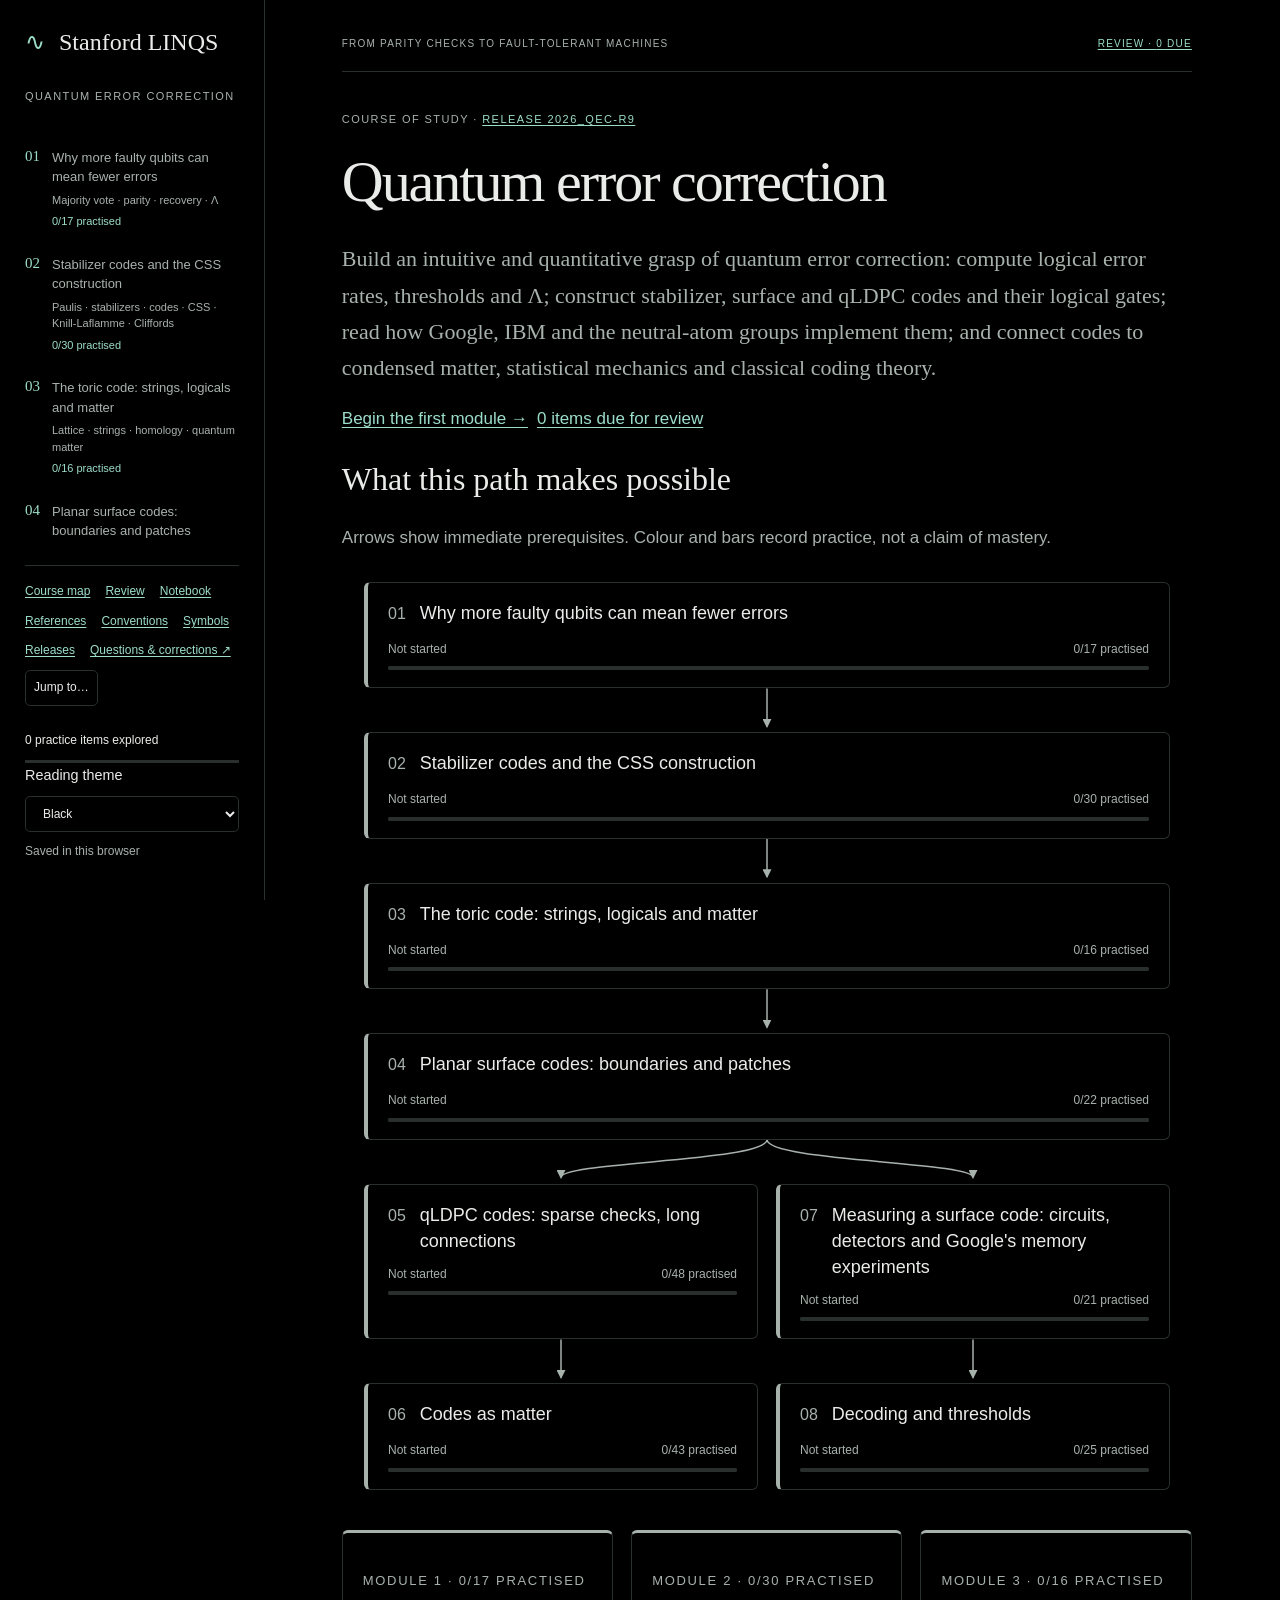
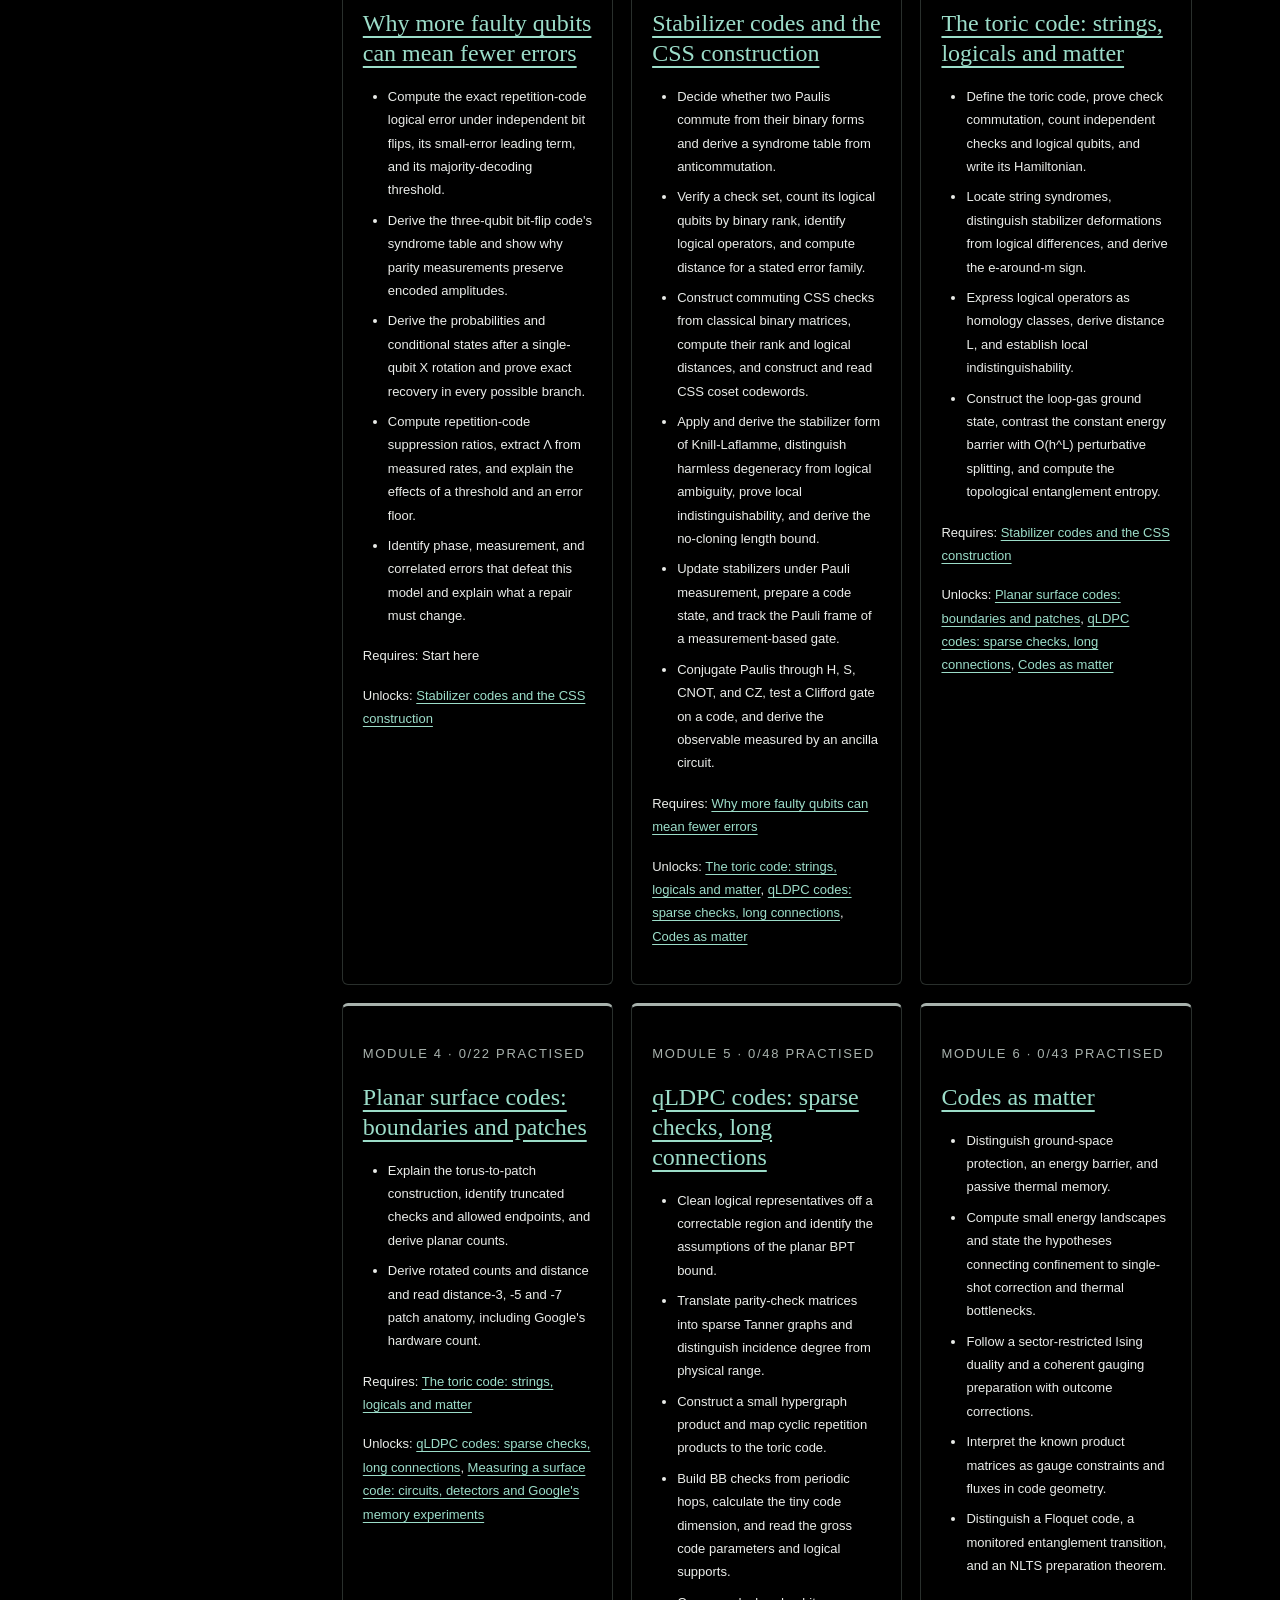
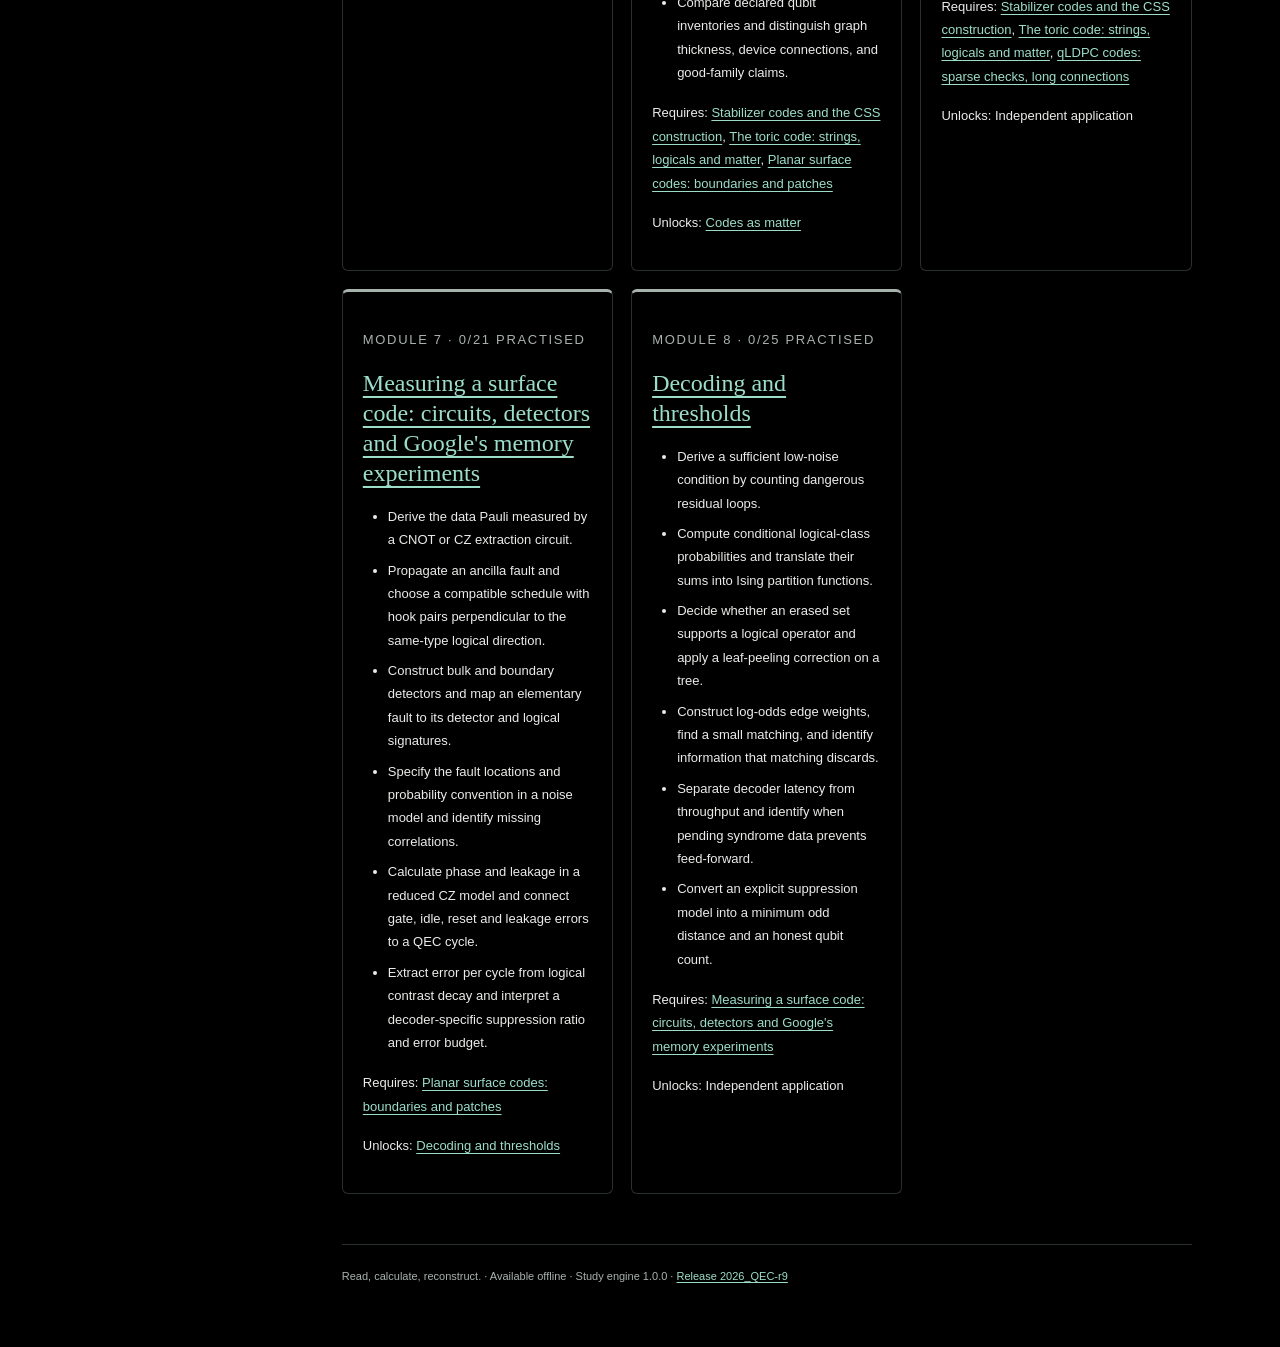
==== commit e29b8692: "2026_QEC: release 2026_QEC-r9 (Module 5 sections 5.1 and 5.2) From private source 6dc3592 (clean; QE" ====
--- a/2026_QEC/index.html
+++ b/2026_QEC/index.html
@@ -1 +1 @@
-<!doctype html><html lang="en"><head><meta charset="utf-8"><script id="study-theme-init">(function(){var theme="black";try{var saved=JSON.parse(localStorage.getItem("study-release:quantum_error_correction"));if(["black","midnight","ivory","sage","plum"].indexOf(saved&&saved.prefs&&saved.prefs.theme)!==-1)theme=saved.prefs.theme;}catch(_){}document.documentElement.dataset.theme=theme;})();</script><link rel="icon" href="data:,"><meta name="viewport" content="width=device-width,initial-scale=1"><title>Quantum error correction · Quantum error correction</title><meta name="description" content="Build an intuitive and quantitative grasp of quantum error correction: compute logical error rates, thresholds and Λ; construct stabilizer, surface and qLDPC codes and their logical gates; read how Google, IBM and the neutral-atom groups implement them; and connect codes to condensed matter, statistical mechanics and classical coding theory."><link rel="stylesheet" href="assets/katex/katex.min.css"><link rel="stylesheet" href="assets/study.css"><script id="study-page-data" type="application/json">{"comments":{},"commentLifecycle":{},"answers":{},"course":"quantum_error_correction","courseTitle":"Quantum error correction","module":null,"revision":"sha256:1aecb18456ea0c8c","engineVersion":"1.0.0","dev":false,"release":{"label":"2026_QEC-r8","questionsUrl":"https://docs.google.com/document/d/1dp_MXEA5aFQJ1om-RrPk7rns6-5DhuFm/edit"},"itemIndex":{"m1-predict-crossing":{"type":"predict","module":"m1","subsection":"m1-majority","title":"Where do the distance curves meet?","responseType":"choice"},"m1-q-leading":{"type":"quiz","module":"m1","subsection":"m1-majority","title":"Evaluate the five-bit tail","responseType":"numeric"},"m1-q-above-threshold":{"type":"quiz","module":"m1","subsection":"m1-majority","title":"Above the majority threshold","responseType":"choice"},"m1-q-cloning":{"type":"quiz","module":"m1","subsection":"m1-obstacles","title":"The permitted copier","responseType":"choice"},"m1-q-syndrome":{"type":"quiz","module":"m1","subsection":"m1-bitflip","title":"Decode the sign pattern","responseType":"choice"},"m1-predict-single-qubit":{"type":"predict","module":"m1","subsection":"m1-bitflip","title":"What can one physical qubit reveal?","responseType":"choice"},"m1-q-commute":{"type":"quiz","module":"m1","subsection":"m1-bitflip","title":"Commute does not mean correct","responseType":"multi"},"m1-predict-rotation":{"type":"predict","module":"m1","subsection":"m1-discretize","title":"How often does a small rotation flag?","responseType":"numeric"},"m1-q-after-measurement":{"type":"quiz","module":"m1","subsection":"m1-discretize","title":"What remains after a clean outcome?","responseType":"choice"},"m1-q-lambda-extract":{"type":"quiz","module":"m1","subsection":"m1-lambda","title":"Extract a measured suppression ratio","responseType":"numeric"},"m1-predict-lambda":{"type":"predict","module":"m1","subsection":"m1-lambda","title":"Is Λ a property of qubits alone?","responseType":"choice"},"m1-q-events":{"type":"quiz","module":"m1","subsection":"m1-time","title":"Read a temporal pair","responseType":"choice"},"m1-reconstruction":{"type":"exercise","module":"m1","subsection":"m1-practice","title":"Rebuild the two mechanisms","responseType":"text"},"m1-transfer":{"type":"exercise","module":"m1","subsection":"m1-practice","title":"Rotate the code into the phase basis","responseType":"text"},"m1-calc-floor":{"type":"exercise","module":"m1","subsection":"m1-practice","title":"Where does a floor take over?","responseType":"text"},"m1-challenge-paper":{"type":"challenge","module":"m1","subsection":"m1-practice","title":"Reconstruct the experimental ladder","responseType":"text"},"m1-challenge-correlated":{"type":"challenge","module":"m1","subsection":"m1-practice","title":"Let faults arrive in neighboring pairs","responseType":"text"},"m2-predict-commute":{"type":"predict","module":"m2","subsection":"m2-pauli","title":"Count the overlapping sites","responseType":"choice"},"m2-q-symplectic":{"type":"quiz","module":"m2","subsection":"m2-pauli","title":"A binary product, not a real inner product","responseType":"numeric"},"m2-predict-halving":{"type":"predict","module":"m2","subsection":"m2-stabilizer","title":"Why exactly half?","responseType":"choice"},"m2-predict-dim":{"type":"predict","module":"m2","subsection":"m2-stabilizer","title":"Constraints versus stored qubits","responseType":"choice"},"m2-q-energy":{"type":"quiz","module":"m2","subsection":"m2-stabilizer","title":"The energy of one physical error","responseType":"numeric"},"m2-q-minus-i":{"type":"quiz","module":"m2","subsection":"m2-stabilizer","title":"Consistent commutation, inconsistent signs","responseType":"choice"},"m2-q-distance":{"type":"quiz","module":"m2","subsection":"m2-logicals","title":"A logical operator sets the distance","responseType":"numeric"},"m2-q-distance-basis":{"type":"quiz","module":"m2","subsection":"m2-logicals","title":"Distance cannot depend on logical naming","responseType":"choice"},"m2-predict-playground":{"type":"predict","module":"m2","subsection":"m2-logicals","title":"How many distinct single-error signals?","responseType":"choice"},"m2-q-degenerate":{"type":"quiz","module":"m2","subsection":"m2-examples","title":"Which pairs does the Shor lookup correct?","responseType":"multi"},"m2-predict-steane-k":{"type":"predict","module":"m2","subsection":"m2-examples","title":"Reuse the rows in both Pauli sectors","responseType":"choice"},"m2-q-perfect":{"type":"quiz","module":"m2","subsection":"m2-examples","title":"Perfect in which sense?","responseType":"choice"},"m2-q-shor-syndrome":{"type":"quiz","module":"m2","subsection":"m2-examples","title":"What does a perfect lookup do beyond its promise?","responseType":"choice"},"m2-q-bound-ladder":{"type":"quiz","module":"m2","subsection":"m2-examples","title":"A bound is not an existence theorem","responseType":"numeric"},"m2-predict-css-k":{"type":"predict","module":"m2","subsection":"m2-css","title":"Count ranks, not drawn check nodes","responseType":"numeric"},"m2-q-css-condition":{"type":"quiz","module":"m2","subsection":"m2-css","title":"The compatibility condition in physical language","responseType":"choice"},"m2-q-kl-degenerate":{"type":"quiz","module":"m2","subsection":"m2-knill-laflamme","title":"Is a nonzero off-diagonal error overlap fatal?","responseType":"choice"},"m2-predict-reduced":{"type":"predict","module":"m2","subsection":"m2-knill-laflamme","title":"What can a small region know?","responseType":"choice"},"m2-q-erasure":{"type":"quiz","module":"m2","subsection":"m2-knill-laflamme","title":"Spend distance on two kinds of uncertainty","responseType":"multi"},"m2-predict-cnot":{"type":"predict","module":"m2","subsection":"m2-clifford","title":"Where does a target phase flip go?","responseType":"choice"},"m2-q-transversal-h":{"type":"quiz","module":"m2","subsection":"m2-clifford","title":"A transversal gate can change the code","responseType":"choice"},"m2-q-deterministic":{"type":"quiz","module":"m2","subsection":"m2-clifford","title":"Which outcome is guaranteed?","responseType":"choice"},"m2-q-what-is-measured":{"type":"quiz","module":"m2","subsection":"m2-clifford","title":"Read a mixed observable backward","responseType":"choice"},"m2-reconstruction":{"type":"exercise","module":"m2","subsection":"m2-practice","title":"Rebuild the algebra from the checks","responseType":"text"},"m2-transfer":{"type":"exercise","module":"m2","subsection":"m2-practice","title":"Detection, erasure and post-selection in four qubits","responseType":"text"},"m2-transfer-measure":{"type":"exercise","module":"m2","subsection":"m2-practice","title":"Measurement does the work: enter a code and build a gate","responseType":"text"},"m2-calc-transversal-phase":{"type":"exercise","module":"m2","subsection":"m2-practice","title":"Transversal phase gates and a slightly wrong angle","responseType":"text"},"m2-calc-coherent":{"type":"exercise","module":"m2","subsection":"m2-practice","title":"Every qubit over-rotates","responseType":"text"},"m2-challenge-bias":{"type":"challenge","module":"m2","subsection":"m2-practice","title":"When the decoder should not trust minimum weight","responseType":"text"},"m2-challenge-fifteen":{"type":"challenge","module":"m2","subsection":"m2-practice","title":"The fifteen-qubit code on a four-cube","responseType":"text"},"m3-predict-k":{"type":"predict","module":"m3","subsection":"m3-toric","title":"Count information, not drawn checks","responseType":"choice"},"m3-q-overlap":{"type":"quiz","module":"m3","subsection":"m3-toric","title":"Keep the parallel edges","responseType":"choice"},"m3-q-closed-loop":{"type":"quiz","module":"m3","subsection":"m3-anyons","title":"Zero syndrome does not settle the question","responseType":"choice"},"m3-q-fermion":{"type":"quiz","module":"m3","subsection":"m3-anyons","title":"Rotate the composite","responseType":"choice"},"m3-q-class":{"type":"quiz","module":"m3","subsection":"m3-homology","title":"Read a class, not a shape","responseType":"choice"},"m3-predict-deform":{"type":"predict","module":"m3","subsection":"m3-homology","title":"Move two neighboring faces","responseType":"text"},"m3-predict-distance":{"type":"predict","module":"m3","subsection":"m3-homology","title":"Which length limits protection?","responseType":"choice"},"m3-predict-halfway":{"type":"predict","module":"m3","subsection":"m3-homology","title":"Past the halfway point","responseType":"choice"},"m3-predict-syndrome":{"type":"predict","module":"m3","subsection":"m3-homology","title":"Count ends before opening the lattice","responseType":"choice"},"m3-q-gap":{"type":"quiz","module":"m3","subsection":"m3-matter","title":"Does the gap do the decoder's work?","responseType":"choice"},"m3-reconstruction":{"type":"exercise","module":"m3","subsection":"m3-practice","title":"Rebuild the lattice argument","responseType":"text"},"m3-gauge-gauss-reconstruction":{"type":"exercise","module":"m3","subsection":"m3-practice","title":"Read charge through a boundary","responseType":"text"},"m3-reconstruct-loop-gas":{"type":"exercise","module":"m3","subsection":"m3-practice","title":"Put a phase on the loop sum","responseType":"text"},"m3-calc-splitting":{"type":"exercise","module":"m3","subsection":"m3-practice","title":"Count the virtual winding processes","responseType":"text"},"m3-proof-genus":{"type":"exercise","module":"m3","subsection":"m3-practice","title":"Join two tori and test their seam","responseType":"text"},"m3-challenge-paper":{"type":"challenge","module":"m3","subsection":"m3-practice","title":"Reconstruct the entropy subtraction","responseType":"text"},"m3-s35-check-retained":{"type":"exercise","module":"m14","subsection":"m3-boundaries","title":"Read the check that remains","responseType":"text"},"m3-predict-end":{"type":"predict","module":"m14","subsection":"m3-boundaries","title":"Does a smooth side erase a vertex defect?","responseType":"choice"},"m3-s35-lost-pair":{"type":"exercise","module":"m14","subsection":"m3-boundaries","title":"Follow the lost logical pair","responseType":"text"},"m3-s35-count-patch":{"type":"exercise","module":"m14","subsection":"m3-boundaries","title":"Separate information from hardware","responseType":"text"},"m3-s35-deform-end":{"type":"exercise","module":"m14","subsection":"m3-boundaries","title":"Move the endpoint with a check","responseType":"text"},"m3-s35-distance-bound":{"type":"exercise","module":"m14","subsection":"m3-boundaries","title":"Bound every logical Pauli","responseType":"text"},"m3-q-planar-k":{"type":"quiz","module":"m14","subsection":"m3-boundaries","title":"Remove the alternation","responseType":"choice"},"m3-q-rough-name":{"type":"quiz","module":"m14","subsection":"m3-boundaries","title":"What does the word rough fix?","responseType":"choice"},"m3-q-half-checks":{"type":"quiz","module":"m14","subsection":"m3-rotated","title":"Does a weight-two check spoil commutation?","responseType":"choice"},"m3-predict-rotated-n":{"type":"predict","module":"m14","subsection":"m3-rotated","title":"Allocate two memories or one","responseType":"numeric"},"m3-q-loop-count":{"type":"quiz","module":"m14","subsection":"m3-anatomy","title":"A single visible defect","responseType":"choice"},"m3-q-d3-check":{"type":"quiz","module":"m14","subsection":"m3-anatomy","title":"Use the half-check's degeneracy","responseType":"choice"},"m3-q-frame-sign":{"type":"quiz","module":"m14","subsection":"m3-anatomy","title":"Follow the recorded sign","responseType":"choice"},"m3-predict-absorb":{"type":"predict","module":"m14","subsection":"m3-anatomy","title":"Change the assignment, not the geometry","responseType":"choice"},"m3-q-total":{"type":"quiz","module":"m14","subsection":"m3-anatomy","title":"Count the required interactions","responseType":"numeric"},"m14-reconstruction":{"type":"exercise","module":"m14","subsection":"m14-practice","title":"Cut the torus in the opposite order","responseType":"text"},"m3-transfer-hadamard":{"type":"exercise","module":"m14","subsection":"m14-practice","title":"Transversal Hadamard turns the patch","responseType":"text"},"m3-calc-decode-d3":{"type":"exercise","module":"m14","subsection":"m14-practice","title":"Let two errors impersonate one","responseType":"text"},"m3-transfer-frame":{"type":"exercise","module":"m14","subsection":"m14-practice","title":"Read the logical value with its frame","responseType":"text"},"m3-transfer":{"type":"exercise","module":"m14","subsection":"m14-practice","title":"A rectangular rotated memory","responseType":"text"},"m3-challenge-boundary":{"type":"challenge","module":"m14","subsection":"m14-practice","title":"Remove the mixed-boundary assumption","responseType":"text"},"m3-challenge-dead-check":{"type":"challenge","module":"m14","subsection":"m14-practice","title":"Turn off one check","responseType":"text"},"m6-quiz-cleaning":{"type":"quiz","module":"m6","subsection":"m6-bpt","title":"Move the row","responseType":"choice"},"m6-ex-cleaning-certificate":{"type":"exercise","module":"m6","subsection":"m6-bpt","title":"Certify the region","responseType":"text"},"m6-quiz-union":{"type":"quiz","module":"m6","subsection":"m6-bpt","title":"Combine correctable regions","responseType":"choice"},"m6-quiz-corner-labels":{"type":"quiz","module":"m6","subsection":"m6-bpt","title":"Count corner labels","responseType":"numeric"},"m6-quiz-bpt-scope":{"type":"quiz","module":"m6","subsection":"m6-bpt","title":"Keep a positive rate","responseType":"choice"},"m6-predict-sparsity":{"type":"predict","module":"m6","subsection":"m6-bpt","title":"Few neighbors, nearby neighbors?","responseType":"text"},"m6-quiz-hamming-edge":{"type":"quiz","module":"m6","subsection":"m6-ldpc","title":"Count a check’s lines","responseType":"numeric"},"m6-quiz-graph-row":{"type":"quiz","module":"m6","subsection":"m6-ldpc","title":"Read a row from the graph","responseType":"choice"},"m6-quiz-sparse-weight":{"type":"quiz","module":"m6","subsection":"m6-ldpc","title":"Bound both degrees","responseType":"choice"},"m6-quiz-design-rate":{"type":"quiz","module":"m6","subsection":"m6-ldpc","title":"Scale the same degrees","responseType":"numeric"},"m6-quiz-css-overlap":{"type":"quiz","module":"m6","subsection":"m6-ldpc","title":"Test the mixed overlap","responseType":"choice"},"m6-quiz-factor-rank":{"type":"quiz","module":"m6","subsection":"m6-hgp","title":"Count independent factor checks","responseType":"numeric"},"m6-predict-product-repair":{"type":"predict","module":"m6","subsection":"m6-hgp","title":"Repair the failed pair","responseType":"text"},"m6-quiz-product-size":{"type":"quiz","module":"m6","subsection":"m6-hgp","title":"Count both data blocks","responseType":"numeric"},"m6-ex-product-row":{"type":"exercise","module":"m6","subsection":"m6-hgp","title":"Rebuild the repaired rows","responseType":"text"},"m6-quiz-transpose-count":{"type":"quiz","module":"m6","subsection":"m6-hgp","title":"Keep the dependent-row contribution","responseType":"numeric"},"m6-quiz-product-distance":{"type":"quiz","module":"m6","subsection":"m6-hgp","title":"Choose the overall distance","responseType":"choice"},"m6-ex-toric-map":{"type":"exercise","module":"m6","subsection":"m6-hgp","title":"Identify a star across the seam","responseType":"text"},"m6-quiz-shift-wrap":{"type":"quiz","module":"m6","subsection":"m6-bb","title":"Follow the wrap","responseType":"numeric"},"m6-quiz-polynomial-cancel":{"type":"quiz","module":"m6","subsection":"m6-bb","title":"Cancel coincident hops","responseType":"choice"},"m6-quiz-bb-neighbors":{"type":"quiz","module":"m6","subsection":"m6-bb","title":"Count one check’s neighbors","responseType":"numeric"},"m6-quiz-bb-transpose":{"type":"quiz","module":"m6","subsection":"m6-bb","title":"Place the transpose","responseType":"choice"},"m6-ex-tiny-rank":{"type":"exercise","module":"m6","subsection":"m6-bb","title":"Recover the two free choices","responseType":"text"},"m6-quiz-tiny-k":{"type":"quiz","module":"m6","subsection":"m6-bb","title":"Count independent constraints","responseType":"numeric"},"m6-predict-bb":{"type":"predict","module":"m6","subsection":"m6-bb","title":"More sites and more logical qubits","responseType":"text"},"m6-ex-bb-observation":{"type":"exercise","module":"m6","subsection":"m6-bb","title":"Read the rank observations","responseType":"text"},"m6-quiz-rank-not-distance":{"type":"quiz","module":"m6","subsection":"m6-bb","title":"Separate rank from distance","responseType":"choice"},"m6-quiz-logical-patches":{"type":"quiz","module":"m6","subsection":"m6-bb","title":"Shared sites and separate logical qubits","responseType":"choice"},"m6-quiz-degree-hardware":{"type":"quiz","module":"m6","subsection":"m6-hardware","title":"Count the full neighborhood","responseType":"numeric"},"m6-quiz-thickness":{"type":"quiz","module":"m6","subsection":"m6-hardware","title":"Interpret the planar partition","responseType":"choice"},"m6-quiz-kunlun-inventory":{"type":"quiz","module":"m6","subsection":"m6-hardware","title":"Count device qubits per logical","responseType":"numeric"},"m6-ex-hardware-evidence":{"type":"exercise","module":"m6","subsection":"m6-hardware","title":"Match a claim to its evidence","responseType":"text"},"m6-quiz-matched-count":{"type":"quiz","module":"m6","subsection":"m6-hardware","title":"Count the matched patch block","responseType":"numeric"},"m6-predict-map":{"type":"predict","module":"m6","subsection":"m6-hardware","title":"What changes when the lines move","responseType":"text"},"m6-ex-map-observation":{"type":"exercise","module":"m6","subsection":"m6-hardware","title":"Identify the displayed edge set","responseType":"text"},"m6-quiz-relative-distance":{"type":"quiz","module":"m6","subsection":"m6-good-codes","title":"Normalize the distance","responseType":"numeric"},"m6-quiz-good-family":{"type":"quiz","module":"m6","subsection":"m6-good-codes","title":"Two points or a family","responseType":"choice"},"m6-quiz-lift-degree":{"type":"quiz","module":"m6","subsection":"m6-good-codes","title":"Follow a permuted edge","responseType":"choice"},"m6-ex-tanner-distinction":{"type":"exercise","module":"m6","subsection":"m6-good-codes","title":"Representation or construction","responseType":"text"},"m6-quiz-frontier-premise":{"type":"quiz","module":"m6","subsection":"m6-good-codes","title":"Identify the premise that changes","responseType":"choice"},"m6-ex-reconstruct":{"type":"exercise","module":"m6","subsection":"m6-practice","title":"Rebuild cleaning and the planar bound","responseType":"text"},"m6-ex-calculate":{"type":"exercise","module":"m6","subsection":"m6-practice","title":"Count the tiny BB code by hand","responseType":"text"},"m6-ex-proof":{"type":"exercise","module":"m6","subsection":"m6-practice","title":"Prove the product’s parameters","responseType":"text"},"m6-ex-explain":{"type":"exercise","module":"m6","subsection":"m6-practice","title":"State what each calculation establishes","responseType":"text"},"m6-ex-transfer":{"type":"exercise","module":"m6","subsection":"m6-practice","title":"Transfer the locality argument","responseType":"text"},"m6-challenge-paper":{"type":"challenge","module":"m6","subsection":"m6-practice","title":"Read a logical pair from the paper","responseType":"text"},"m6-challenge-design":{"type":"challenge","module":"m6","subsection":"m6-practice","title":"Design a matched-distance resource table","responseType":"text"},"m6-challenge-break":{"type":"challenge","module":"m6","subsection":"m6-practice","title":"Break the six-neighbor claim","responseType":"text"},"m7-quiz-degeneracy":{"type":"quiz","module":"m7","subsection":"m7-hamiltonians","title":"Check the claim","responseType":"choice"},"m7-quiz-entropy-sign":{"type":"quiz","module":"m7","subsection":"m7-hamiltonians","title":"Check the claim","responseType":"choice"},"m7-quiz-fusion":{"type":"quiz","module":"m7","subsection":"m7-hamiltonians","title":"Check the claim","responseType":"choice"},"m7-quiz-gap-distance":{"type":"quiz","module":"m7","subsection":"m7-barriers","title":"Check the claim","responseType":"choice"},"m7-predict-energy":{"type":"predict","module":"m7","subsection":"m7-barriers","title":"Which route has the smaller peak?","responseType":"text"},"m7-quiz-thermal":{"type":"quiz","module":"m7","subsection":"m7-barriers","title":"Check the claim","responseType":"choice"},"m7-quiz-nogo":{"type":"quiz","module":"m7","subsection":"m7-barriers","title":"Check the claim","responseType":"choice"},"m7-quiz-four-d":{"type":"quiz","module":"m7","subsection":"m7-barriers","title":"Check the claim","responseType":"choice"},"m7-quiz-fractal":{"type":"quiz","module":"m7","subsection":"m7-barriers","title":"Check the claim","responseType":"choice"},"m7-quiz-reduced-weight":{"type":"quiz","module":"m7","subsection":"m7-single-shot","title":"Check the claim","responseType":"choice"},"m7-quiz-metacheck":{"type":"quiz","module":"m7","subsection":"m7-single-shot","title":"Check the claim","responseType":"choice"},"m7-quiz-single-shot":{"type":"quiz","module":"m7","subsection":"m7-single-shot","title":"Check the claim","responseType":"choice"},"m7-quiz-both-sectors":{"type":"quiz","module":"m7","subsection":"m7-single-shot","title":"Check the claim","responseType":"choice"},"m7-quiz-goodness":{"type":"quiz","module":"m7","subsection":"m7-good-codes","title":"Check the claim","responseType":"choice"},"m7-quiz-free-energy":{"type":"quiz","module":"m7","subsection":"m7-good-codes","title":"Check the claim","responseType":"choice"},"m7-quiz-glass":{"type":"quiz","module":"m7","subsection":"m7-good-codes","title":"Check the claim","responseType":"choice"},"m7-quiz-scope":{"type":"quiz","module":"m7","subsection":"m7-good-codes","title":"Check the claim","responseType":"choice"},"m7-quiz-kw-sector":{"type":"quiz","module":"m7","subsection":"m7-gauging","title":"Check the claim","responseType":"choice"},"m7-quiz-bond":{"type":"quiz","module":"m7","subsection":"m7-gauging","title":"Check the claim","responseType":"choice"},"m7-quiz-gauss":{"type":"quiz","module":"m7","subsection":"m7-gauging","title":"Check the claim","responseType":"choice"},"m7-quiz-flux":{"type":"quiz","module":"m7","subsection":"m7-gauging","title":"Check the claim","responseType":"choice"},"m7-quiz-outcome-parity":{"type":"quiz","module":"m7","subsection":"m7-gauging","title":"Check the claim","responseType":"choice"},"m7-quiz-gauging-state":{"type":"quiz","module":"m7","subsection":"m7-gauging","title":"Check the claim","responseType":"choice"},"m7-predict-gauging":{"type":"predict","module":"m7","subsection":"m7-gauging","title":"What will the matter record leave behind?","responseType":"text"},"m7-quiz-product-sites":{"type":"quiz","module":"m7","subsection":"m7-products","title":"Check the claim","responseType":"choice"},"m7-quiz-product-star":{"type":"quiz","module":"m7","subsection":"m7-products","title":"Check the claim","responseType":"choice"},"m7-quiz-product-flux":{"type":"quiz","module":"m7","subsection":"m7-products","title":"Check the claim","responseType":"choice"},"m7-quiz-product-energy":{"type":"quiz","module":"m7","subsection":"m7-products","title":"Check the claim","responseType":"choice"},"m7-quiz-honeycomb":{"type":"quiz","module":"m7","subsection":"m7-dynamics","title":"Check the claim","responseType":"choice"},"m7-quiz-floquet-label":{"type":"quiz","module":"m7","subsection":"m7-dynamics","title":"Check the claim","responseType":"choice"},"m7-quiz-record":{"type":"quiz","module":"m7","subsection":"m7-dynamics","title":"Check the claim","responseType":"choice"},"m7-quiz-monitoring":{"type":"quiz","module":"m7","subsection":"m7-dynamics","title":"Check the claim","responseType":"choice"},"m7-quiz-dynamics-scope":{"type":"quiz","module":"m7","subsection":"m7-dynamics","title":"Check the claim","responseType":"choice"},"m7-quiz-nlts":{"type":"quiz","module":"m7","subsection":"m7-complexity","title":"Check the claim","responseType":"choice"},"m7-quiz-complexity-scope":{"type":"quiz","module":"m7","subsection":"m7-complexity","title":"Check the claim","responseType":"choice"},"m7-reconstruction":{"type":"exercise","module":"m7","subsection":"m7-practice","title":"Rebuild the BB energy calculation","responseType":"text"},"m7-transfer":{"type":"exercise","module":"m7","subsection":"m7-practice","title":"Transfer the energy question to the product","responseType":"text"},"m7-calculation":{"type":"exercise","module":"m7","subsection":"m7-practice","title":"Prove the cube route peak is optimal","responseType":"text"},"m7-explanation":{"type":"exercise","module":"m7","subsection":"m7-practice","title":"Explain three different kinds of protection","responseType":"text"},"m7-proof":{"type":"exercise","module":"m7","subsection":"m7-practice","title":"Turn the cleaning picture into local indistinguishability","responseType":"text"},"m7-paper-figure":{"type":"challenge","module":"m7","subsection":"m7-practice","title":"Read a theorem label on a phase sketch","responseType":"text"},"m7-design":{"type":"challenge","module":"m7","subsection":"m7-practice","title":"Finish a different gauging outcome","responseType":"text"},"m7-break-model":{"type":"challenge","module":"m7","subsection":"m7-practice","title":"Break the monitoring analogy","responseType":"text"},"m4-predict-cz-basis":{"type":"predict","module":"m4","subsection":"m4-circuit","title":"What does the CZ circuit reveal?","responseType":"choice"},"m4-q-data-basis":{"type":"quiz","module":"m4","subsection":"m4-circuit","title":"Repair the data basis","responseType":"choice"},"m4-q-hook-absorption":{"type":"quiz","module":"m4","subsection":"m4-hooks","title":"Does a neighboring check absorb the hook?","responseType":"choice"},"m4-predict-hook":{"type":"predict","module":"m4","subsection":"m4-hooks","title":"Which gates remain?","responseType":"choice"},"m4-q-first-round":{"type":"quiz","module":"m4","subsection":"m4-detectors","title":"Is the first sign an error?","responseType":"choice"},"m4-q-y":{"type":"quiz","module":"m4","subsection":"m4-detectors","title":"How many checks change?","responseType":"numeric"},"m4-predict-final-detector":{"type":"predict","module":"m4","subsection":"m4-detectors","title":"Does the final readout add an event?","responseType":"choice"},"m4-q-noise":{"type":"quiz","module":"m4","subsection":"m4-noise","title":"Does the same p mean the same hardware?","responseType":"choice"},"m4-q-reset":{"type":"quiz","module":"m4","subsection":"m4-leakage","title":"Why not reset all the data?","responseType":"choice"},"m4-predict-leakage":{"type":"predict","module":"m4","subsection":"m4-leakage","title":"Is the average enough?","responseType":"choice"},"m4-predict-cz-return":{"type":"predict","module":"m4","subsection":"m4-hardware","title":"A second return","responseType":"choice"},"m4-q-latency":{"type":"quiz","module":"m4","subsection":"m4-hardware","title":"Fast rounds, delayed answer","responseType":"choice"},"m4-q-contrast":{"type":"quiz","module":"m4","subsection":"m4-experiments","title":"Interpret vanishing contrast","responseType":"choice"},"m4-q-comparison":{"type":"quiz","module":"m4","subsection":"m4-experiments","title":"Compare protected information","responseType":"choice"},"m4-q-budget":{"type":"quiz","module":"m4","subsection":"m4-experiments","title":"Predict the budget change","responseType":"numeric"},"m4-reconstruction":{"type":"exercise","module":"m4","subsection":"m4-practice","title":"Follow a fault from the circuit to the record","responseType":"text"},"m4-transfer":{"type":"exercise","module":"m4","subsection":"m4-practice","title":"Transfer to the four-data-qubit code","responseType":"text"},"m4-calc-decay":{"type":"exercise","module":"m4","subsection":"m4-practice","title":"Recover the round rate from two durations","responseType":"text"},"m4-calc-cz":{"type":"exercise","module":"m4","subsection":"m4-practice","title":"Return with the right phase","responseType":"text"},"m4-challenge-paper":{"type":"challenge","module":"m4","subsection":"m4-practice","title":"Read the two experimental axes","responseType":"text"},"m4-challenge-break-model":{"type":"challenge","module":"m4","subsection":"m4-practice","title":"Break two incomplete optimization targets","responseType":"text"},"m5-predict-half-loop":{"type":"predict","module":"m5","subsection":"m5-chains","title":"How many faults must the loop contain?","responseType":"choice"},"m5-q-bound":{"type":"quiz","module":"m5","subsection":"m5-chains","title":"What has the bound established?","responseType":"choice"},"m5-q-free-energy":{"type":"quiz","module":"m5","subsection":"m5-rbim","title":"What does the optimal decision compare?","responseType":"choice"},"m5-predict-measurement-dimension":{"type":"predict","module":"m5","subsection":"m5-rbim","title":"What changes when check reports can be wrong?","responseType":"choice"},"m5-predict-erasure-loop":{"type":"predict","module":"m5","subsection":"m5-percolation","title":"Does every erased cycle lose a logical qubit?","responseType":"choice"},"m5-predict-erasure-crossing":{"type":"predict","module":"m5","subsection":"m5-percolation","title":"What should finite sizes show?","responseType":"choice"},"m5-q-erasure-event":{"type":"quiz","module":"m5","subsection":"m5-percolation","title":"What does uncorrectable mean here?","responseType":"choice"},"m5-q-edge-weight":{"type":"quiz","module":"m5","subsection":"m5-matching","title":"Compute an edge cost","responseType":"numeric"},"m5-q-matching-target":{"type":"quiz","module":"m5","subsection":"m5-matching","title":"What is optimized?","responseType":"choice"},"m5-predict-class":{"type":"predict","module":"m5","subsection":"m5-ml","title":"Can equal shortest paths lead to unequal classes?","responseType":"choice"},"m5-q-browne-shot":{"type":"quiz","module":"m5","subsection":"m5-ml","title":"Did optimal inference promise this shot would succeed?","responseType":"choice"},"m5-predict-correlation":{"type":"predict","module":"m5","subsection":"m5-learned","title":"Use the correlation","responseType":"numeric"},"m5-q-training":{"type":"quiz","module":"m5","subsection":"m5-learned","title":"What would demonstrate learning rather than memorization?","responseType":"choice"},"m5-q-throughput":{"type":"quiz","module":"m5","subsection":"m5-realtime","title":"Must every answer arrive within one cycle?","responseType":"choice"},"m5-q-backlog":{"type":"quiz","module":"m5","subsection":"m5-realtime","title":"Which growth law belongs to which question?","responseType":"choice"},"m5-predict-halving":{"type":"predict","module":"m5","subsection":"m5-overhead","title":"Halve the physical-noise parameter","responseType":"numeric"},"m5-q-threshold-inference":{"type":"quiz","module":"m5","subsection":"m5-overhead","title":"Does Λ determine a universal gate threshold?","responseType":"choice"},"m5-reconstruction":{"type":"exercise","module":"m5","subsection":"m5-practice","title":"Rebuild the route from loops to classes","responseType":"text"},"m5-transfer-erasure":{"type":"exercise","module":"m5","subsection":"m5-practice","title":"Transfer the criterion to erased geometry","responseType":"text"},"m5-calc-classes":{"type":"exercise","module":"m5","subsection":"m5-practice","title":"Calculate the two class risks","responseType":"text"},"m5-transfer-greedy":{"type":"exercise","module":"m5","subsection":"m5-practice","title":"Transfer the greedy failure to a torus","responseType":"text"},"m5-calc-concatenation":{"type":"exercise","module":"m5","subsection":"m5-practice","title":"Concatenate an ideal five-qubit block","responseType":"text"},"m5-proof-shor-family":{"type":"exercise","module":"m5","subsection":"m5-practice","title":"A growing-distance family with no positive threshold","responseType":"text"},"m5-challenge-paper":{"type":"challenge","module":"m5","subsection":"m5-practice","title":"Read a suppression ladder and forecast its cost","responseType":"text"},"m5-challenge-floor":{"type":"challenge","module":"m5","subsection":"m5-practice","title":"Break the distance-only design","responseType":"text"}},"targets":{"m1-hook":{"type":"hook","module":"m1","title":"hook","revision":"sha256:7e673288d8cf8d08"},"m1-majority":{"type":"subsection","module":"m1","title":"1.1 · Majority vote and the first threshold","revision":"sha256:7e673288d8cf8d08","number":"1.1"},"eq-m1-rep-encoding":{"type":"equation","module":"m1","title":"Eq. (1.1) · 1.1 · Majority vote and the first threshold","revision":"sha256:7e673288d8cf8d08"},"eq-m1-rep-logical":{"type":"equation","module":"m1","title":"Eq. (1.2) · 1.1 · Majority vote and the first threshold","revision":"sha256:7e673288d8cf8d08"},"m1-rep-logical-derivation":{"type":"derivation","module":"m1","title":"Count the patterns that defeat a majority","revision":"sha256:7e673288d8cf8d08"},"eq-m1-rep-leading":{"type":"equation","module":"m1","title":"Eq. (1.3) · 1.1 · Majority vote and the first threshold","revision":"sha256:7e673288d8cf8d08"},"m1-rep-leading-derivation":{"type":"derivation","module":"m1","title":"Keep the lowest power of the flip probability","revision":"sha256:7e673288d8cf8d08"},"m1-predict-crossing":{"type":"predict","module":"m1","title":"Where do the distance curves meet?","revision":"sha256:7e673288d8cf8d08"},"eq-m1-rep-crossing":{"type":"equation","module":"m1","title":"Eq. (1.4) · 1.1 · Majority vote and the first threshold","revision":"sha256:7e673288d8cf8d08"},"m1-rep-crossing-derivation":{"type":"derivation","module":"m1","title":"Complement patterns, then compare successive distances","revision":"sha256:7e673288d8cf8d08"},"m1-majority-crossing-figure":{"type":"figure","module":"m1","title":"Logarithmic physical and logical error axes show four repetition-code curves for distances 1, 3, 5, and 7. Longer codes have steeper small-error slopes and lower logical error below the common crossing at p = p_L = 1/2; above it, longer codes have higher logical error.","revision":"sha256:7e673288d8cf8d08"},"m1-q-leading":{"type":"quiz","module":"m1","title":"Evaluate the five-bit tail","revision":"sha256:7e673288d8cf8d08"},"m1-majority-example":{"type":"worked-example","module":"m1","title":"One percent physical errors","revision":"sha256:7e673288d8cf8d08"},"m1-q-above-threshold":{"type":"quiz","module":"m1","title":"Above the majority threshold","revision":"sha256:7e673288d8cf8d08"},"m1-fec-tangent":{"type":"callout","module":"m1","title":"Tangent: the classical FEC connection","revision":"sha256:7e673288d8cf8d08"},"m1-vonneumann-story":{"type":"story","module":"m1","title":"Reliable organisms from unreliable components","revision":"sha256:7e673288d8cf8d08"},"m1-obstacles":{"type":"subsection","module":"m1","title":"1.2 · Why the quantum case looks impossible","revision":"sha256:7e673288d8cf8d08","number":"1.2"},"m1-three-obstacles-figure":{"type":"figure","module":"m1","title":"Three schematic panels contrast a short rotation arc with a full bit flip, cross out a copier that would duplicate an arbitrary unknown qubit, and show a Z measurement selecting either basis state from a superposition.","revision":"sha256:7e673288d8cf8d08"},"eq-m1-no-cloning":{"type":"equation","module":"m1","title":"Eq. (1.5) · 1.2 · Why the quantum case looks impossible","revision":"sha256:7e673288d8cf8d08"},"m1-no-cloning-derivation":{"type":"derivation","module":"m1","title":"A copier cannot preserve arbitrary inner products","revision":"sha256:7e673288d8cf8d08"},"eq-m1-rotation":{"type":"equation","module":"m1","title":"Eq. (1.6) · 1.2 · Why the quantum case looks impossible","revision":"sha256:7e673288d8cf8d08"},"eq-m1-rotation-expanded":{"type":"equation","module":"m1","title":"Eq. (1.7) · 1.2 · Why the quantum case looks impossible","revision":"sha256:7e673288d8cf8d08"},"m1-rotation-derivation":{"type":"derivation","module":"m1","title":"Separate even and odd powers of the Pauli","revision":"sha256:7e673288d8cf8d08"},"m1-q-cloning":{"type":"quiz","module":"m1","title":"The permitted copier","revision":"sha256:7e673288d8cf8d08"},"m1-bitflip":{"type":"subsection","module":"m1","title":"1.3 · Parity, not value: the three-qubit bit-flip code","revision":"sha256:7e673288d8cf8d08","number":"1.3"},"eq-m1-code-states":{"type":"equation","module":"m1","title":"Eq. (1.8) · 1.3 · Parity, not value: the three-qubit bit-flip code","revision":"sha256:7e673288d8cf8d08"},"m1-bitflip-circuit-figure":{"type":"figure","module":"m1","title":"Two CNOTs encode one input qubit into three data qubits. After an error slot, data-controlled CNOTs write two parities onto separate ancillas for Z measurement. The adjacent table maps I, X₁, X₂, and X₃ to syndromes 00, 10, 11, and 01.","revision":"sha256:7e673288d8cf8d08"},"eq-m1-stabilizers":{"type":"equation","module":"m1","title":"Eq. (1.9) · 1.3 · Parity, not value: the three-qubit bit-flip code","revision":"sha256:7e673288d8cf8d08"},"eq-m1-stabilizer-action":{"type":"equation","module":"m1","title":"Eq. (1.10) · 1.3 · Parity, not value: the three-qubit bit-flip code","revision":"sha256:7e673288d8cf8d08"},"m1-stabilizer-action-derivation":{"type":"derivation","module":"m1","title":"Compute the anticommutation signs","revision":"sha256:7e673288d8cf8d08"},"m1-syndrome-example":{"type":"worked-example","module":"m1","title":"Follow a complex amplitude through correction","revision":"sha256:7e673288d8cf8d08"},"m1-q-syndrome":{"type":"quiz","module":"m1","title":"Decode the sign pattern","revision":"sha256:7e673288d8cf8d08"},"m1-predict-single-qubit":{"type":"predict","module":"m1","title":"What can one physical qubit reveal?","revision":"sha256:7e673288d8cf8d08"},"eq-m1-reduced-state":{"type":"equation","module":"m1","title":"Eq. (1.11) · 1.3 · Parity, not value: the three-qubit bit-flip code","revision":"sha256:7e673288d8cf8d08"},"m1-reduced-state-derivation":{"type":"derivation","module":"m1","title":"Carry out the partial trace","revision":"sha256:7e673288d8cf8d08"},"eq-m1-logical-ops":{"type":"equation","module":"m1","title":"Eq. (1.12) · 1.3 · Parity, not value: the three-qubit bit-flip code","revision":"sha256:7e673288d8cf8d08"},"eq-m1-commute":{"type":"equation","module":"m1","title":"Eq. (1.13) · 1.3 · Parity, not value: the three-qubit bit-flip code","revision":"sha256:7e673288d8cf8d08"},"m1-commute-derivation":{"type":"derivation","module":"m1","title":"Even sign changes and logical information","revision":"sha256:7e673288d8cf8d08"},"m1-q-commute":{"type":"quiz","module":"m1","title":"Commute does not mean correct","revision":"sha256:7e673288d8cf8d08"},"m1-discretize":{"type":"subsection","module":"m1","title":"1.4 · Discretization: how measurement turns a continuum into a coin flip","revision":"sha256:7e673288d8cf8d08","number":"1.4"},"eq-m1-rotated-state":{"type":"equation","module":"m1","title":"Eq. (1.14) · 1.4 · Discretization: how measurement turns a continuum into a coin flip","revision":"sha256:7e673288d8cf8d08"},"m1-rotated-state-derivation":{"type":"derivation","module":"m1","title":"Apply the rotation to the encoded amplitudes","revision":"sha256:7e673288d8cf8d08"},"eq-m1-branches":{"type":"equation","module":"m1","title":"Eq. (1.15) · 1.4 · Discretization: how measurement turns a continuum into a coin flip","revision":"sha256:7e673288d8cf8d08"},"m1-branches-derivation":{"type":"derivation","module":"m1","title":"Project, apply the Born rule, normalize, and correct","revision":"sha256:7e673288d8cf8d08"},"m1-discretization-branches-figure":{"type":"figure","module":"m1","title":"As rotation angle runs from zero to π, cosine falls and sine rises; dotted and patterned squared curves show the corresponding probabilities. At 0.2 rad, the two syndrome branches have probabilities about 0.990033289 and 0.009966711, and either keeping the clean state or applying X₂ to the flagged state restores fidelity one.","revision":"sha256:7e673288d8cf8d08"},"eq-m1-uncorrected":{"type":"equation","module":"m1","title":"Eq. (1.16) · 1.4 · Discretization: how measurement turns a continuum into a coin flip","revision":"sha256:7e673288d8cf8d08"},"m1-uncorrected-derivation":{"type":"derivation","module":"m1","title":"Compute the unprotected overlap","revision":"sha256:7e673288d8cf8d08"},"m1-predict-rotation":{"type":"predict","module":"m1","title":"How often does a small rotation flag?","revision":"sha256:7e673288d8cf8d08"},"m1-discretization-lab":{"type":"lab","module":"m1","title":"A continuous rotation, two discrete syndromes","revision":"sha256:7e673288d8cf8d08"},"m1-q-after-measurement":{"type":"quiz","module":"m1","title":"What remains after a clean outcome?","revision":"sha256:7e673288d8cf8d08"},"m1-general-errors-tangent":{"type":"callout","module":"m1","title":"Tangent: extending the argument to general errors","revision":"sha256:7e673288d8cf8d08"},"eq-m1-pauli-basis":{"type":"equation","module":"m1","title":"Eq. (1.17) · 1.4 · Discretization: how measurement turns a continuum into a coin flip","revision":"sha256:7e673288d8cf8d08"},"m1-pauli-basis-derivation":{"type":"derivation","module":"m1","title":"Expand an arbitrary complex matrix","revision":"sha256:7e673288d8cf8d08"},"m1-lambda":{"type":"subsection","module":"m1","title":"1.5 · Scaling, Λ, and what Google measured","revision":"sha256:7e673288d8cf8d08","number":"1.5"},"eq-m1-scaling":{"type":"equation","module":"m1","title":"Eq. (1.18) · 1.5 · Scaling, Λ, and what Google measured","revision":"sha256:7e673288d8cf8d08"},"m1-q-lambda-extract":{"type":"quiz","module":"m1","title":"Extract a measured suppression ratio","revision":"sha256:7e673288d8cf8d08"},"eq-m1-lambda-repetition":{"type":"equation","module":"m1","title":"Eq. (1.19) · 1.5 · Scaling, Λ, and what Google measured","revision":"sha256:7e673288d8cf8d08"},"m1-lambda-repetition-derivation":{"type":"derivation","module":"m1","title":"Separate the small-error and large-distance limits","revision":"sha256:7e673288d8cf8d08"},"m1-lambda-example":{"type":"worked-example","module":"m1","title":"Compare two distance steps","revision":"sha256:7e673288d8cf8d08"},"eq-m1-floor":{"type":"equation","module":"m1","title":"Eq. (1.20) · 1.5 · Scaling, Λ, and what Google measured","revision":"sha256:7e673288d8cf8d08"},"m1-floor-derivation":{"type":"derivation","module":"m1","title":"Complement the independent no-failure events","revision":"sha256:7e673288d8cf8d08"},"m1-lambda-ladder-figure":{"type":"figure","module":"m1","title":"Logical error on a base-10 logarithmic axis decreases at successive odd distances from 1 through 15 for physical error probabilities 0.01, 0.05, and 0.2. The 0.01 curve falls fastest, but adding a distance-independent floor makes it level near 10⁻⁶. The distance-3 to distance-5 reduction is about 30.252.","revision":"sha256:7e673288d8cf8d08"},"m1-predict-lambda":{"type":"predict","module":"m1","title":"Is Λ a property of qubits alone?","revision":"sha256:7e673288d8cf8d08"},"m1-repetition-lab":{"type":"lab","module":"m1","title":"More faulty bits, fewer logical failures","revision":"sha256:7e673288d8cf8d08"},"m1-time":{"type":"subsection","module":"m1","title":"1.6 · When the measurement itself is wrong","revision":"sha256:7e673288d8cf8d08","number":"1.6"},"eq-m1-single-round":{"type":"equation","module":"m1","title":"Eq. (1.21) · 1.6 · When the measurement itself is wrong","revision":"sha256:7e673288d8cf8d08"},"m1-single-round-derivation":{"type":"derivation","module":"m1","title":"Enumerate the four possible false records","revision":"sha256:7e673288d8cf8d08"},"eq-m1-detection":{"type":"equation","module":"m1","title":"Eq. (1.22) · 1.6 · When the measurement itself is wrong","revision":"sha256:7e673288d8cf8d08"},"m1-spacetime-events-figure":{"type":"figure","module":"m1","title":"A grid of four stabilizers over six rounds has time increasing downward. A boundary data flip gives one event at stabilizer 1 in round 2, an interior data flip gives a horizontal pair at stabilizers 2 and 3 in round 3, and a bad measurement report gives a vertical pair at stabilizer 1 in rounds 5 and 6. Dashed horizontal links represent data flips; the dotted vertical link represents the bad report.","revision":"sha256:7e673288d8cf8d08"},"m1-q-events":{"type":"quiz","module":"m1","title":"Read a temporal pair","revision":"sha256:7e673288d8cf8d08"},"m1-threshold-tangent":{"type":"callout","module":"m1","title":"Tangent: thresholds from statistical mechanics","revision":"sha256:7e673288d8cf8d08"},"m1-erasure-tangent":{"type":"callout","module":"m1","title":"Tangent: knowing the location changes the problem","revision":"sha256:7e673288d8cf8d08"},"m1-cliffhanger":{"type":"callout","module":"m1","title":"What the next decoder must decide","revision":"sha256:7e673288d8cf8d08"},"m1-practice":{"type":"subsection","module":"m1","title":"1.7 · Reconstruct and transfer","revision":"sha256:7e673288d8cf8d08","number":"1.7"},"m1-reconstruction":{"type":"exercise","module":"m1","title":"Rebuild the two mechanisms","revision":"sha256:7e673288d8cf8d08"},"m1-transfer":{"type":"exercise","module":"m1","title":"Rotate the code into the phase basis","revision":"sha256:7e673288d8cf8d08"},"m1-calc-floor":{"type":"exercise","module":"m1","title":"Where does a floor take over?","revision":"sha256:7e673288d8cf8d08"},"m1-challenge-paper":{"type":"challenge","module":"m1","title":"Reconstruct the experimental ladder","revision":"sha256:7e673288d8cf8d08"},"m1-challenge-correlated":{"type":"challenge","module":"m1","title":"Let faults arrive in neighboring pairs","revision":"sha256:7e673288d8cf8d08"},"m1":{"type":"module","module":"m1","title":"Why more faulty qubits can mean fewer errors","revision":"sha256:7e673288d8cf8d08"},"m2-hook":{"type":"hook","module":"m2","title":"hook","revision":"sha256:30960f6dbb6e6b16"},"m2-pauli":{"type":"subsection","module":"m2","title":"2.1 · The Pauli group and commutation by overlap parity","revision":"sha256:30960f6dbb6e6b16","number":"2.1"},"eq-m2-pauli-group":{"type":"equation","module":"m2","title":"Eq. (2.1) · 2.1 · The Pauli group and commutation by overlap parity","revision":"sha256:30960f6dbb6e6b16"},"eq-m2-symplectic":{"type":"equation","module":"m2","title":"Eq. (2.2) · 2.1 · The Pauli group and commutation by overlap parity","revision":"sha256:30960f6dbb6e6b16"},"m2-predict-commute":{"type":"predict","module":"m2","title":"Count the overlapping sites","revision":"sha256:30960f6dbb6e6b16"},"m2-pauli-symplectic-figure":{"type":"figure","module":"m2","title":"Four columns compare XYZY with ZXYY. Neutral boxes mark anticommuting sites 1, 2, and 3; Y versus Y at site 4 commutes. P encodes as 1101|0111 and Q as 0111|1011. Dot products two and three give odd parity and PQ equals minus QP.","revision":"sha256:30960f6dbb6e6b16"},"eq-m2-commutation":{"type":"equation","module":"m2","title":"Eq. (2.3) · 2.1 · The Pauli group and commutation by overlap parity","revision":"sha256:30960f6dbb6e6b16"},"m2-commutation-derivation":{"type":"derivation","module":"m2","title":"Multiply the single-site signs","revision":"sha256:30960f6dbb6e6b16"},"m2-pauli-example":{"type":"worked-example","module":"m2","title":"Rebuild the first syndrome table","revision":"sha256:30960f6dbb6e6b16"},"m2-q-symplectic":{"type":"quiz","module":"m2","title":"A binary product, not a real inner product","revision":"sha256:30960f6dbb6e6b16"},"m2-stabilizer":{"type":"subsection","module":"m2","title":"2.2 · Stabilizer groups, the code space and the counting of logical qubits","revision":"sha256:30960f6dbb6e6b16","number":"2.2"},"m2-stabilizer-splitting-figure":{"type":"figure","module":"m2","title":"A tree for the bit-flip code. The top box holds all 8 basis states, dimension 8. The dashed check Z1Z2 asks whether qubits 1 and 2 are equal and splits them into the +1 half 000, 001, 110, 111 with s1 = 0 and the −1 half 010, 011, 100, 101 with s1 = 1, each of dimension 4. The dashed check Z2Z3 splits each half again into four sectors of dimension 2. Sector 00 holds 000 and 111, is tagged no flip and is the highlighted code space, one logical qubit. Sector 01 holds 001 and 110 and is tagged after X3. Sector 10 holds 011 and 100 and is tagged after X1. Sector 11 holds 010 and 101 and is tagged after X2. Notes below read each check keeps half, 8 to 4 to 2, and X1 sends the code space to sector 10, X2 to 11, X3 to 01.","revision":"sha256:30960f6dbb6e6b16"},"m2-predict-halving":{"type":"predict","module":"m2","title":"Why exactly half?","revision":"sha256:30960f6dbb6e6b16"},"eq-m2-stabilizer-group":{"type":"equation","module":"m2","title":"Eq. (2.4) · 2.2 · Stabilizer groups, the code space and the counting of logical qubits","revision":"sha256:30960f6dbb6e6b16"},"eq-m2-projector":{"type":"equation","module":"m2","title":"Eq. (2.5) · 2.2 · Stabilizer groups, the code space and the counting of logical qubits","revision":"sha256:30960f6dbb6e6b16"},"m2-projector-derivation":{"type":"derivation","module":"m2","title":"Intersect compatible eigenspaces","revision":"sha256:30960f6dbb6e6b16"},"m2-predict-dim":{"type":"predict","module":"m2","title":"Constraints versus stored qubits","revision":"sha256:30960f6dbb6e6b16"},"m2-generator-matrix-example":{"type":"worked-example","module":"m2","title":"Read and reduce generator matrices","revision":"sha256:30960f6dbb6e6b16"},"m2-stabilizer-projectors-figure":{"type":"figure","module":"m2","title":"Fixed-check counts zero through six have dimensions 128, 64, 32, 16, 8, 4, 2. Bars name the newly imposed generator: X checks on supports 1357,2367,4567, then the same Z checks. Half arrows connect rows; the final bar is labeled code space, k equals one. Separate formulas give the projector and its trace.","revision":"sha256:30960f6dbb6e6b16"},"eq-m2-codespace-dim":{"type":"equation","module":"m2","title":"Eq. (2.6) · 2.2 · Stabilizer groups, the code space and the counting of logical qubits","revision":"sha256:30960f6dbb6e6b16"},"m2-codespace-dim-derivation":{"type":"derivation","module":"m2","title":"Only identity contributes to the trace","revision":"sha256:30960f6dbb6e6b16"},"eq-m2-syndrome":{"type":"equation","module":"m2","title":"Eq. (2.7) · 2.2 · Stabilizer groups, the code space and the counting of logical qubits","revision":"sha256:30960f6dbb6e6b16"},"m2-generator-syndrome-example":{"type":"worked-example","module":"m2","title":"Use the columns to find a syndrome","revision":"sha256:30960f6dbb6e6b16"},"m2-bell-sectors-example":{"type":"worked-example","module":"m2","title":"Checks fix a Bell state","revision":"sha256:30960f6dbb6e6b16"},"m2-stabilizer-states-tangent":{"type":"callout","module":"m2","title":"Tangent: stabilizer states","revision":"sha256:30960f6dbb6e6b16"},"eq-m2-hamiltonian":{"type":"equation","module":"m2","title":"Eq. (2.8) · 2.2 · Stabilizer groups, the code space and the counting of logical qubits","revision":"sha256:30960f6dbb6e6b16"},"eq-m2-ground-space":{"type":"equation","module":"m2","title":"Eq. (2.9) · 2.2 · Stabilizer groups, the code space and the counting of logical qubits","revision":"sha256:30960f6dbb6e6b16"},"m2-ground-space-derivation":{"type":"derivation","module":"m2","title":"A flipped check raises its energy contribution","revision":"sha256:30960f6dbb6e6b16"},"m2-counting-example":{"type":"worked-example","module":"m2","title":"Count first, then ask about protection","revision":"sha256:30960f6dbb6e6b16"},"m2-q-energy":{"type":"quiz","module":"m2","title":"The energy of one physical error","revision":"sha256:30960f6dbb6e6b16"},"m2-q-minus-i":{"type":"quiz","module":"m2","title":"Consistent commutation, inconsistent signs","revision":"sha256:30960f6dbb6e6b16"},"m2-logicals":{"type":"subsection","module":"m2","title":"2.3 · Logical operators, distance and degeneracy","revision":"sha256:30960f6dbb6e6b16","number":"2.3"},"m2-degeneracy-example":{"type":"worked-example","module":"m2","title":"Shor's deliberate ambiguity","revision":"sha256:30960f6dbb6e6b16"},"m2-syndrome-cosets-figure":{"type":"figure","module":"m2","title":"Each of three Shor blocks contains six singleton X or Y cards and one dashed teal triple-Z card. Syndromes split into six Z-check bits and two X-check bits. The Z triples have syndromes 000000|10, 000000|11, 000000|01 in block order. Each triple prints two stabilizer identities; one correction can fix either Z1 or Z2.","revision":"sha256:30960f6dbb6e6b16"},"eq-m2-normalizer":{"type":"equation","module":"m2","title":"Eq. (2.10) · 2.3 · Logical operators, distance and degeneracy","revision":"sha256:30960f6dbb6e6b16"},"eq-m2-logical-pairs":{"type":"equation","module":"m2","title":"Eq. (2.11) · 2.3 · Logical operators, distance and degeneracy","revision":"sha256:30960f6dbb6e6b16"},"m2-logical-pairs-derivation":{"type":"derivation","module":"m2","title":"Pair the unpinned binary directions","revision":"sha256:30960f6dbb6e6b16"},"eq-m2-distance":{"type":"equation","module":"m2","title":"Eq. (2.12) · 2.3 · Logical operators, distance and degeneracy","revision":"sha256:30960f6dbb6e6b16"},"eq-m2-cosets":{"type":"equation","module":"m2","title":"Eq. (2.13) · 2.3 · Logical operators, distance and degeneracy","revision":"sha256:30960f6dbb6e6b16"},"m2-cosets-derivation":{"type":"derivation","module":"m2","title":"A syndrome labels a set of errors, not one error","revision":"sha256:30960f6dbb6e6b16"},"m2-confused-example":{"type":"worked-example","module":"m2","title":"A shared syndrome that is harmful","revision":"sha256:30960f6dbb6e6b16"},"m2-correctable-weight":{"type":"explanation","module":"m2","title":"How many unknown errors can a distance-$d$ code correct?","revision":"sha256:30960f6dbb6e6b16"},"m2-q-distance":{"type":"quiz","module":"m2","title":"A logical operator sets the distance","revision":"sha256:30960f6dbb6e6b16"},"m2-q-distance-basis":{"type":"quiz","module":"m2","title":"Distance cannot depend on logical naming","revision":"sha256:30960f6dbb6e6b16"},"m2-logicals-group-language":{"type":"explanation","module":"m2","title":"Optional: the same ideas in the language of groups","revision":"sha256:30960f6dbb6e6b16"},"m2-code-lab":{"type":"explanation","module":"m2","title":"A finite laboratory for code structure","revision":"sha256:30960f6dbb6e6b16"},"m2-predict-playground":{"type":"predict","module":"m2","title":"How many distinct single-error signals?","revision":"sha256:30960f6dbb6e6b16"},"m2-playground-second-pass-tangent":{"type":"callout","module":"m2","title":"Tangent: further decoder comparisons","revision":"sha256:30960f6dbb6e6b16"},"m2-playground-lab":{"type":"lab","module":"m2","title":"Checks, errors, and what a decoder can know","revision":"sha256:30960f6dbb6e6b16"},"m2-examples":{"type":"subsection","module":"m2","title":"2.4 · Shor, Steane and the five-qubit code","revision":"sha256:30960f6dbb6e6b16","number":"2.4"},"eq-m2-shor-code":{"type":"equation","module":"m2","title":"Eq. (2.14) · 2.4 · Shor, Steane and the five-qubit code","revision":"sha256:30960f6dbb6e6b16"},"eq-m2-shor-concatenation":{"type":"equation","module":"m2","title":"Eq. (2.15) · 2.4 · Shor, Steane and the five-qubit code","revision":"sha256:30960f6dbb6e6b16"},"m2-shor-concatenation-derivation":{"type":"derivation","module":"m2","title":"Concatenate phase repetition outside bit repetition","revision":"sha256:30960f6dbb6e6b16"},"m2-shor-concatenation-figure":{"type":"figure","module":"m2","title":"Nine numbered qubits form three blocks. Six dashed teal Z-pair brackets face their qubits; two solid amber X brackets span neighboring blocks. Codewords are three copies of the normalized positive or negative GHZ state. Overlined logical X has Z support on 1,4,7; overlined logical Z has X support on 1,2,3.","revision":"sha256:30960f6dbb6e6b16"},"m2-q-degenerate":{"type":"quiz","module":"m2","title":"Which pairs does the Shor lookup correct?","revision":"sha256:30960f6dbb6e6b16"},"m2-concatenation-tangent":{"type":"callout","module":"m2","title":"Tangent: repeating the encoding","revision":"sha256:30960f6dbb6e6b16"},"eq-m2-hamming":{"type":"equation","module":"m2","title":"Eq. (2.16) · 2.4 · Shor, Steane and the five-qubit code","revision":"sha256:30960f6dbb6e6b16"},"m2-hamming-codeword-example":{"type":"worked-example","module":"m2","title":"The sixteen words of the Hamming code and one flipped bit","revision":"sha256:30960f6dbb6e6b16"},"m2-hamming-tanner-figure":{"type":"figure","module":"m2","title":"Seven data circles connect to three filled amber X-check rectangles and three hollow dashed teal Z-check rectangles, all labeled by full operators. Both types use supports 1357,2367,4567 in that order. Rings highlight qubits 3 and 7 shared by the first X check and second Z check. The indexed H matrix has rows 1010101,0110011,0001111; the summary gives HH transpose zero and k equals one.","revision":"sha256:30960f6dbb6e6b16"},"eq-m2-hamming-dual":{"type":"equation","module":"m2","title":"Eq. (2.17) · 2.4 · Shor, Steane and the five-qubit code","revision":"sha256:30960f6dbb6e6b16"},"m2-hamming-dual-derivation":{"type":"derivation","module":"m2","title":"Check every kind of row overlap","revision":"sha256:30960f6dbb6e6b16"},"m2-predict-steane-k":{"type":"predict","module":"m2","title":"Reuse the rows in both Pauli sectors","revision":"sha256:30960f6dbb6e6b16"},"eq-m2-steane":{"type":"equation","module":"m2","title":"Eq. (2.18) · 2.4 · Shor, Steane and the five-qubit code","revision":"sha256:30960f6dbb6e6b16"},"m2-steane-derivation":{"type":"derivation","module":"m2","title":"Separate X, Z, and Y without measuring logical amplitudes","revision":"sha256:30960f6dbb6e6b16"},"m2-cleaning-tangent":{"type":"callout","module":"m2","title":"Tangent: moving a logical operator away from a region","revision":"sha256:30960f6dbb6e6b16"},"eq-m2-quantum-hamming-bound":{"type":"equation","module":"m2","title":"Eq. (2.19) · 2.4 · Shor, Steane and the five-qubit code","revision":"sha256:30960f6dbb6e6b16"},"m2-quantum-hamming-bound-derivation":{"type":"derivation","module":"m2","title":"Count distinguishable error images","revision":"sha256:30960f6dbb6e6b16"},"m2-error-images-tangent":{"type":"callout","module":"m2","title":"Tangent: counting Shor's error images","revision":"sha256:30960f6dbb6e6b16"},"m2-five-qubit-cyclic-figure":{"type":"figure","module":"m2","title":"Four pentagons place g1 above g2 on the left and g3 above g4 on the right. Qubits run clockwise from the top. Solid amber rings mark X, dashed teal rings Z, and gray rings identity; another ring highlights qubit 3. The generator-order bits are 1,1,1,0. The footer gives Y3 syndrome 1110 and the redundant fifth shift ZZXIX.","revision":"sha256:30960f6dbb6e6b16"},"eq-m2-five-qubit":{"type":"equation","module":"m2","title":"Eq. (2.20) · 2.4 · Shor, Steane and the five-qubit code","revision":"sha256:30960f6dbb6e6b16"},"m2-known-loss-bridge":{"type":"p","module":"m2","title":"Stabilizer codes and the CSS construction","revision":"sha256:30960f6dbb6e6b16"},"m2-no-cloning-split-figure":{"type":"figure","module":"m2","title":"One unknown state is encoded into four code qubits and separated into two pairs. If each pair recovered with fresh qubits, two copies would violate no-cloning. For the five-qubit code, two circles in A cannot recover after erasing the three in B; B recovers after erasing A. Every split has a side larger than two. The ladder distinguishes Singleton allowance nine, nondegenerate Hamming allowance ten, and the sourced shortest additive construction at eleven.","revision":"sha256:30960f6dbb6e6b16"},"eq-m2-no-cloning-bound":{"type":"equation","module":"m2","title":"Eq. (2.21) · 2.4 · Shor, Steane and the five-qubit code","revision":"sha256:30960f6dbb6e6b16"},"m2-no-cloning-derivation":{"type":"derivation","module":"m2","title":"Two disjoint recoveries would clone","revision":"sha256:30960f6dbb6e6b16"},"m2-hamming-bound-example":{"type":"worked-example","module":"m2","title":"Fill every available syndrome","revision":"sha256:30960f6dbb6e6b16"},"m2-q-perfect":{"type":"quiz","module":"m2","title":"Perfect in which sense?","revision":"sha256:30960f6dbb6e6b16"},"m2-q-shor-syndrome":{"type":"quiz","module":"m2","title":"What does a perfect lookup do beyond its promise?","revision":"sha256:30960f6dbb6e6b16"},"m2-bound-ladder-tangent":{"type":"callout","module":"m2","title":"Tangent: compare the distance-five bounds","revision":"sha256:30960f6dbb6e6b16"},"m2-q-bound-ladder":{"type":"quiz","module":"m2","title":"A bound is not an existence theorem","revision":"sha256:30960f6dbb6e6b16"},"m2-css":{"type":"subsection","module":"m2","title":"2.5 · CSS codes from classical codes","revision":"sha256:30960f6dbb6e6b16","number":"2.5"},"eq-m2-css":{"type":"equation","module":"m2","title":"Eq. (2.22) · 2.5 · CSS codes from classical codes","revision":"sha256:30960f6dbb6e6b16"},"m2-predict-css-k":{"type":"predict","module":"m2","title":"Count ranks, not drawn check nodes","revision":"sha256:30960f6dbb6e6b16"},"eq-m2-css-k":{"type":"equation","module":"m2","title":"Eq. (2.23) · 2.5 · CSS codes from classical codes","revision":"sha256:30960f6dbb6e6b16"},"m2-css-k-derivation":{"type":"derivation","module":"m2","title":"Independent row spaces occupy independent Pauli sectors","revision":"sha256:30960f6dbb6e6b16"},"m2-steane-codewords-figure":{"type":"figure","module":"m2","title":"Two separated seven-bit grids show logical zero with weights zero and four and logical one with weights three and seven, each amplitude one over root eight. Hadamard maps logical zero to logical plus, preserving the displayed grouping of all 16 words with amplitude one quarter. Readout 1100100 has syndrome 011; flipping bit six gives 1100110 and logical-Z parity zero. Two five-qubit supports cover every string, with six positive and ten negative quarter-amplitudes each.","revision":"sha256:30960f6dbb6e6b16"},"m2-steane-codewords-example":{"type":"worked-example","module":"m2","title":"Two pictures of Steane's zero","revision":"sha256:30960f6dbb6e6b16"},"eq-m2-css-codewords":{"type":"equation","module":"m2","title":"Eq. (2.24) · 2.5 · CSS codes from classical codes","revision":"sha256:30960f6dbb6e6b16"},"m2-css-codewords-derivation":{"type":"derivation","module":"m2","title":"Checks identify a coset and sum over its members","revision":"sha256:30960f6dbb6e6b16"},"m2-css-readout-example":{"type":"worked-example","module":"m2","title":"Read a logical value after correcting the classical word","revision":"sha256:30960f6dbb6e6b16"},"eq-m2-css-classical":{"type":"equation","module":"m2","title":"Eq. (2.25) · 2.5 · CSS codes from classical codes","revision":"sha256:30960f6dbb6e6b16"},"m2-css-classical-derivation":{"type":"derivation","module":"m2","title":"Classical parity tests and quantum equivalence classes","revision":"sha256:30960f6dbb6e6b16"},"m2-css-example":{"type":"worked-example","module":"m2","title":"One rank formula for Hamming and a torus","revision":"sha256:30960f6dbb6e6b16"},"m2-css-construction-figure":{"type":"figure","module":"m2","title":"The binary block matrix labels x and z columns and X-type and Z-type rows. The stacked star matrix has rows 11001010,11000101,00111010,00110101; the plaquette matrix has rows 10101100,01011100,10100011,01010011. Rows A00 through A11 and B00 through B11 distinguish checks from vertical-edge columns. Highlighted entries share h00 and v00. Both ranks are three, leaving two logical qubits.","revision":"sha256:30960f6dbb6e6b16"},"m2-css-families-tangent":{"type":"callout","module":"m2","title":"Tangent: CSS checks need not be sparse","revision":"sha256:30960f6dbb6e6b16"},"m2-css-price":{"type":"worked-example","module":"m2","title":"Why the CSS route needs seven","revision":"sha256:30960f6dbb6e6b16"},"m2-steane-story":{"type":"story","module":"m2","title":"Two routes from classical coding","revision":"sha256:30960f6dbb6e6b16"},"m2-q-css-condition":{"type":"quiz","module":"m2","title":"The compatibility condition in physical language","revision":"sha256:30960f6dbb6e6b16"},"m2-knill-laflamme":{"type":"subsection","module":"m2","title":"2.6 · Knill-Laflamme and local indistinguishability","revision":"sha256:30960f6dbb6e6b16","number":"2.6"},"m2-kl-survive":{"type":"explanation","module":"m2","title":"What must survive an unseen error?","revision":"sha256:30960f6dbb6e6b16"},"m2-environment-record-example":{"type":"worked-example","module":"m2","title":"An environment that reads the stored bit","revision":"sha256:30960f6dbb6e6b16"},"m2-kl-identify":{"type":"explanation","module":"m2","title":"Must we identify the physical error?","revision":"sha256:30960f6dbb6e6b16"},"eq-m2-kl-stabilizer":{"type":"equation","module":"m2","title":"Eq. (2.26) · 2.6 · Knill-Laflamme and local indistinguishability","revision":"sha256:30960f6dbb6e6b16"},"m2-kl-stabilizer-derivation":{"type":"derivation","module":"m2","title":"Evaluate the three possible Pauli sandwiches","revision":"sha256:30960f6dbb6e6b16"},"m2-kl-common":{"type":"explanation","module":"m2","title":"What do the successful examples have in common?","revision":"sha256:30960f6dbb6e6b16"},"m2-knill-laflamme-geometry-figure":{"type":"figure","module":"m2","title":"Solid and dashed neutral planes denote the two error images. Panel a has orthogonal images and M zero. Panel b has identical code-space action and M identity. Panel c shares the logical-zero image but has an orthogonal logical-one image, giving diagonal one-zero M. Panel d gives I4/4 on all 21 two-qubit Steane regions for every code state, including superpositions.","revision":"sha256:30960f6dbb6e6b16"},"eq-m2-kl":{"type":"equation","module":"m2","title":"Eq. (2.27) · 2.6 · Knill-Laflamme and local indistinguishability","revision":"sha256:30960f6dbb6e6b16"},"m2-kl-derivation":{"type":"derivation","module":"m2","title":"Why recovery exists precisely for scalar overlaps","revision":"sha256:30960f6dbb6e6b16"},"m2-q-kl-degenerate":{"type":"quiz","module":"m2","title":"Is a nonzero off-diagonal error overlap fatal?","revision":"sha256:30960f6dbb6e6b16"},"m2-kl-coherent":{"type":"explanation","module":"m2","title":"Can the same recovery undo a rotation or a decay?","revision":"sha256:30960f6dbb6e6b16"},"m2-error-family-tangent":{"type":"callout","module":"m2","title":"Tangent: why the specified error family matters","revision":"sha256:30960f6dbb6e6b16"},"m2-amplitude-damping-example":{"type":"worked-example","module":"m2","title":"T1 decay is not a choice of Pauli errors","revision":"sha256:30960f6dbb6e6b16"},"m2-amplitude-damping-branches-figure":{"type":"figure","module":"m2","title":"For gamma 0.0450, no-jump amplitudes a and b lead to I and Z1 probabilities 0.977371 and 1.29493 times ten to the minus four, with syndromes 000000 and 100000. Jump amplitudes root gamma over two and i root gamma over two lead to X1 and Y1 probabilities 0.01125 each, with syndromes 000100 and 100100. A labeled photon-probability table compares logical states: bit-flip probabilities depend on population; Steane always gives gamma over two.","revision":"sha256:30960f6dbb6e6b16"},"m2-damping-specific-codes-tangent":{"type":"callout","module":"m2","title":"Tangent: codes tailored to damping","revision":"sha256:30960f6dbb6e6b16"},"m2-kl-local":{"type":"explanation","module":"m2","title":"What could an observer learn from two qubits?","revision":"sha256:30960f6dbb6e6b16"},"m2-predict-reduced":{"type":"predict","module":"m2","title":"What can a small region know?","revision":"sha256:30960f6dbb6e6b16"},"eq-m2-local-indist":{"type":"equation","module":"m2","title":"Eq. (2.28) · 2.6 · Knill-Laflamme and local indistinguishability","revision":"sha256:30960f6dbb6e6b16"},"m2-local-indist-derivation":{"type":"derivation","module":"m2","title":"Expand a local observer's entire operator algebra","revision":"sha256:30960f6dbb6e6b16"},"m2-magnet-example":{"type":"worked-example","module":"m2","title":"A magnet stores a classical bit","revision":"sha256:30960f6dbb6e6b16"},"m2-phases-of-matter-tangent":{"type":"callout","module":"m2","title":"Tangent: codes and phases of matter","revision":"sha256:30960f6dbb6e6b16"},"m2-kl-erasure":{"type":"explanation","module":"m2","title":"Why is a known loss easier to repair?","revision":"sha256:30960f6dbb6e6b16"},"eq-m2-erasure-iff":{"type":"equation","module":"m2","title":"Eq. (2.29) · 2.6 · Knill-Laflamme and local indistinguishability","revision":"sha256:30960f6dbb6e6b16"},"m2-erasure-iff-derivation":{"type":"derivation","module":"m2","title":"Equal reductions give scalar local action","revision":"sha256:30960f6dbb6e6b16"},"eq-m2-erasure":{"type":"equation","module":"m2","title":"Eq. (2.30) · 2.6 · Knill-Laflamme and local indistinguishability","revision":"sha256:30960f6dbb6e6b16"},"m2-erasure-derivation":{"type":"derivation","module":"m2","title":"The relevant support is that of a pair product","revision":"sha256:30960f6dbb6e6b16"},"m2-q-erasure":{"type":"quiz","module":"m2","title":"Spend distance on two kinds of uncertainty","revision":"sha256:30960f6dbb6e6b16"},"m2-clifford":{"type":"subsection","module":"m2","title":"2.7 · Pauli propagation and the Clifford criterion","revision":"sha256:30960f6dbb6e6b16","number":"2.7"},"m2-cnot-bitflip-example-figure":{"type":"figure","module":"m2","title":"Two circuit panels with the control wire c above the target wire t and three time slices: input, after the first gate, output. Panel a applies X to the control and then the CNOT; the rows beneath track ket 00 to ket 10 to ket 11, ket 10 to ket 00 to ket 00, and ket ab to ket a plus 1, b to ket a plus 1, b plus a plus 1, where plus is addition modulo two. Panel b applies the CNOT and then X on both wires; the rows track ket 00 to ket 00 to ket 11, ket 10 to ket 11 to ket 00, and ket ab to ket a, b plus a to ket a plus 1, b plus a plus 1. The two output columns are boxed and agree row by row. A line beneath reads CNOT X c equals X c X t CNOT: the output columns agree.","revision":"sha256:30960f6dbb6e6b16"},"m2-predict-cnot":{"type":"predict","module":"m2","title":"Where does a target phase flip go?","revision":"sha256:30960f6dbb6e6b16"},"m2-t-basis-example":{"type":"worked-example","module":"m2","title":"An X error through T","revision":"sha256:30960f6dbb6e6b16"},"eq-m2-conjugation":{"type":"equation","module":"m2","title":"Eq. (2.31) · 2.7 · Pauli propagation and the Clifford criterion","revision":"sha256:30960f6dbb6e6b16"},"m2-conjugation-derivation":{"type":"derivation","module":"m2","title":"Insert the identity at the gate boundary","revision":"sha256:30960f6dbb6e6b16"},"eq-m2-clifford-rules":{"type":"equation","module":"m2","title":"Eq. (2.32) · 2.7 · Pauli propagation and the Clifford criterion","revision":"sha256:30960f6dbb6e6b16"},"m2-clifford-rules-derivation":{"type":"derivation","module":"m2","title":"Check matrices, then reconstruct products","revision":"sha256:30960f6dbb6e6b16"},"eq-m2-clifford-symplectic":{"type":"equation","module":"m2","title":"Eq. (2.33) · 2.7 · Pauli propagation and the Clifford criterion","revision":"sha256:30960f6dbb6e6b16"},"m2-clifford-symplectic-derivation":{"type":"derivation","module":"m2","title":"Read generator images as binary rows","revision":"sha256:30960f6dbb6e6b16"},"m2-clifford-symplectic-figure":{"type":"figure","module":"m2","title":"A block-divided CNOT matrix highlights x2 receiving x1 and z1 receiving z2, with equal opposing propagation arrows. Basis maps are X1 to X1X2, X2 to X2, Z1 to Z1, and Z2 to Z1Z2. Bracketed H/S matrices preserve the symplectic form. The sign panel states Y equals iXZ on each site and that an i exponent counts Y sites as an integer. It reproduces H:Y to minus Y, S:Y to minus X and CNOT:X1Z2 to minus Y1Y2.","revision":"sha256:30960f6dbb6e6b16"},"eq-m2-t-gate":{"type":"equation","module":"m2","title":"Eq. (2.34) · 2.7 · Pauli propagation and the Clifford criterion","revision":"sha256:30960f6dbb6e6b16"},"m2-t-gate-derivation":{"type":"derivation","module":"m2","title":"Keep coherent coefficients instead of inventing a Pauli label","revision":"sha256:30960f6dbb6e6b16"},"m2-pauli-propagation-figure":{"type":"figure","module":"m2","title":"H exchanges X and Z; S sends X to Y and fixes Z. CNOT has control above target: control X becomes X on both, target X stays, control Z stays, target Z becomes Z on both. CZ sends either X to itself times Z on the other qubit and fixes either Z. Boxes mark copied factors. T sends X to the coherent sum of X and Y divided by square root of two.","revision":"sha256:30960f6dbb6e6b16"},"eq-m2-clifford-criterion":{"type":"equation","module":"m2","title":"Eq. (2.35) · 2.7 · Pauli propagation and the Clifford criterion","revision":"sha256:30960f6dbb6e6b16"},"m2-clifford-criterion-derivation":{"type":"derivation","module":"m2","title":"Conjugate the group and then the logical representatives","revision":"sha256:30960f6dbb6e6b16"},"m2-transversal-gates-figure":{"type":"figure","module":"m2","title":"Seven horizontal A-control/B-target wire pairs have vertical CNOT connectors; seven other wires carry H. Explicitly overlined logical operators accompany check maps. Separate support diagrams show X on A4 through A7 copying to both blocks and Z on B4 through B7 copying back to both blocks. H swaps X and Z checks on supports 1357,2367,4567 and requires equal check row spaces.","revision":"sha256:30960f6dbb6e6b16"},"eq-m2-transversal-s":{"type":"equation","module":"m2","title":"Eq. (2.36) · 2.7 · Pauli propagation and the Clifford criterion","revision":"sha256:30960f6dbb6e6b16"},"m2-transversal-s-derivation":{"type":"derivation","module":"m2","title":"Check the logical phase in the codewords","revision":"sha256:30960f6dbb6e6b16"},"m2-cnot-css-tangent":{"type":"callout","module":"m2","title":"Tangent: when matching CNOT requires CSS","revision":"sha256:30960f6dbb6e6b16"},"m2-q-transversal-h":{"type":"quiz","module":"m2","title":"A transversal gate can change the code","revision":"sha256:30960f6dbb6e6b16"},"m2-stabilizer-measurement-circuit-figure":{"type":"figure","module":"m2","title":"Panel a prepares plus on the ancilla, uses four dot-dot CZ gates, then H and a Z meter with double classical output s. Panel b prepares zero and uses four data-controlled CNOTs into the ancilla and the same meter. Reading the table downward moves backward in time, retaining Za at the no-H stage and accumulating Z4, Z3Z4, Z2Z3Z4, then P. Initial observables XaP and ZaP both leave P after using the prepared ancilla eigenvalue.","revision":"sha256:30960f6dbb6e6b16"},"eq-m2-stabilizer-measurement":{"type":"equation","module":"m2","title":"Eq. (2.37) · 2.7 · Pauli propagation and the Clifford criterion","revision":"sha256:30960f6dbb6e6b16"},"m2-stabilizer-measurement-derivation":{"type":"derivation","module":"m2","title":"Propagate the ancilla observable and retain its initial state","revision":"sha256:30960f6dbb6e6b16"},"m2-measurement-connections-tangent":{"type":"callout","module":"m2","title":"Tangent: phase estimation and rotated checks","revision":"sha256:30960f6dbb6e6b16"},"eq-m2-measurement-update":{"type":"equation","module":"m2","title":"Eq. (2.38) · 2.7 · Pauli propagation and the Clifford criterion","revision":"sha256:30960f6dbb6e6b16"},"m2-measurement-update-derivation":{"type":"derivation","module":"m2","title":"Replace the constraint that the new measurement destroys","revision":"sha256:30960f6dbb6e6b16"},"m2-measurement-prep-figure":{"type":"figure","module":"m2","title":"Qubits 1 through 7 read left to right in four aligned, fixed-pitch Pauli tables. Three measurements replace the highlighted Z1, Z2 and Z4 pivots with X checks carrying signs determined by m1, m2 and m3. The Z checks and logical Z stay positive. An eight-row table maps each outcome to a frame correction; each occurs with probability one eighth. Every corrected branch is logical zero.","revision":"sha256:30960f6dbb6e6b16"},"m2-prep-example":{"type":"worked-example","module":"m2","title":"Prepare entanglement by reading checks","revision":"sha256:30960f6dbb6e6b16"},"m2-preparation-conventions-tangent":{"type":"callout","module":"m2","title":"Tangent: check order and preparation schedules","revision":"sha256:30960f6dbb6e6b16"},"m2-q-deterministic":{"type":"quiz","module":"m2","title":"Which outcome is guaranteed?","revision":"sha256:30960f6dbb6e6b16"},"m2-q-what-is-measured":{"type":"quiz","module":"m2","title":"Read a mixed observable backward","revision":"sha256:30960f6dbb6e6b16"},"m2-stabilizer-simulation-tangent":{"type":"callout","module":"m2","title":"Tangent: simulating stabilizer circuits","revision":"sha256:30960f6dbb6e6b16"},"m2-propagation-identities-tangent":{"type":"callout","module":"m2","title":"Tangent: identify a circuit from its Pauli images","revision":"sha256:30960f6dbb6e6b16"},"m2-propagation-lab":{"type":"lab","module":"m2","title":"Follow an error through the gates","revision":"sha256:30960f6dbb6e6b16"},"m2-practice":{"type":"subsection","module":"m2","title":"2.8 · Reconstruct and transfer","revision":"sha256:30960f6dbb6e6b16","number":"2.8"},"m2-reconstruction":{"type":"exercise","module":"m2","title":"Rebuild the algebra from the checks","revision":"sha256:30960f6dbb6e6b16"},"m2-transfer":{"type":"exercise","module":"m2","title":"Detection, erasure and post-selection in four qubits","revision":"sha256:30960f6dbb6e6b16"},"m2-transfer-measure":{"type":"exercise","module":"m2","title":"Measurement does the work: enter a code and build a gate","revision":"sha256:30960f6dbb6e6b16"},"m2-calc-transversal-phase":{"type":"exercise","module":"m2","title":"Transversal phase gates and a slightly wrong angle","revision":"sha256:30960f6dbb6e6b16"},"eq-m2-phase-branch-zero":{"type":"equation","module":"m2","title":"Eq. (2.39) · 2.8 · Reconstruct and transfer","revision":"sha256:30960f6dbb6e6b16"},"eq-m2-phase-branch-flagged":{"type":"equation","module":"m2","title":"Eq. (2.40) · 2.8 · Reconstruct and transfer","revision":"sha256:30960f6dbb6e6b16"},"eq-m2-phase-recovered-state":{"type":"equation","module":"m2","title":"Eq. (2.41) · 2.8 · Reconstruct and transfer","revision":"sha256:30960f6dbb6e6b16"},"eq-m2-phase-normalization":{"type":"equation","module":"m2","title":"Eq. (2.42) · 2.8 · Reconstruct and transfer","revision":"sha256:30960f6dbb6e6b16"},"eq-m2-phase-infidelity":{"type":"equation","module":"m2","title":"Eq. (2.43) · 2.8 · Reconstruct and transfer","revision":"sha256:30960f6dbb6e6b16"},"eq-m2-phase-full-infidelity-weight":{"type":"equation","module":"m2","title":"Eq. (2.44) · 2.8 · Reconstruct and transfer","revision":"sha256:30960f6dbb6e6b16"},"m2-transversal-phase-figure":{"type":"figure","module":"m2","title":"Under transversal S, weight-four checks keep their sign, logical X maps to minus logical Y, and logical Z stays fixed. Uniform angles pi over eight and 0.1 fail preservation; pi over four and pi over two pass. Input-state infidelity for a uniform over-rotation uses logical-plus input and ideal checks. Circular recovery points follow a visible dashed 63 delta-to-the-fourth reference. A solid curve with square markers shows the larger uncorrected infidelity, asymptotic to seven delta squared. Both axes are logarithmic.","revision":"sha256:30960f6dbb6e6b16"},"m2-calc-coherent":{"type":"exercise","module":"m2","title":"Every qubit over-rotates","revision":"sha256:30960f6dbb6e6b16"},"m2-class-probabilities-tangent":{"type":"callout","module":"m2","title":"Tangent: choose a recovery by class probability","revision":"sha256:30960f6dbb6e6b16"},"eq-m2-coset-probability":{"type":"equation","module":"m2","title":"Eq. (2.45) · 2.8 · Reconstruct and transfer","revision":"sha256:30960f6dbb6e6b16"},"m2-coset-probability-derivation":{"type":"derivation","module":"m2","title":"Sum indistinguishable alternatives","revision":"sha256:30960f6dbb6e6b16"},"m2-challenge-bias":{"type":"challenge","module":"m2","title":"When the decoder should not trust minimum weight","revision":"sha256:30960f6dbb6e6b16"},"eq-m2-bias-identity-mass":{"type":"equation","module":"m2","title":"Eq. (2.46) · 2.8 · Reconstruct and transfer","revision":"sha256:30960f6dbb6e6b16"},"eq-m2-bias-logical-x-mass":{"type":"equation","module":"m2","title":"Eq. (2.47) · 2.8 · Reconstruct and transfer","revision":"sha256:30960f6dbb6e6b16"},"m2-coset-grid-figure":{"type":"figure","module":"m2","title":"X4 is the minimum-weight representative T for syndrome 0110. Y1Y2 and Z3Z5 belong to T times logical X times S; the Y and Z columns also show both weight-two members. At p 0.03, eta ranges from 0.5 to 40 with a logarithmic conditional-probability axis. Identity is solid reference, logical X solid with dots, logical Y dotted and logical Z dashed. A hollow ring marks the crossing near 17.1; above it, Z3Z5 or Y1Y2 recovery succeeds more often than X4.","revision":"sha256:30960f6dbb6e6b16"},"m2-challenge-fifteen":{"type":"challenge","module":"m2","title":"The fifteen-qubit code on a four-cube","revision":"sha256:30960f6dbb6e6b16"},"m2-source-conventions-tangent":{"type":"callout","module":"m2","title":"Tangent: translate Pauli conventions","revision":"sha256:30960f6dbb6e6b16"},"m2-wen-crosswalk-tangent":{"type":"callout","module":"m2","title":"Tangent: translate the ground-space notation","revision":"sha256:30960f6dbb6e6b16"},"m2-shor-source-tangent":{"type":"callout","module":"m2","title":"Tangent: the Shor representative in the source","revision":"sha256:30960f6dbb6e6b16"},"m2-css-crosswalks-tangent":{"type":"callout","module":"m2","title":"Tangent: translate CSS conventions separately","revision":"sha256:30960f6dbb6e6b16"},"m2":{"type":"module","module":"m2","title":"Stabilizer codes and the CSS construction","revision":"sha256:30960f6dbb6e6b16"},"m3-hook":{"type":"hook","module":"m3","title":"hook","revision":"sha256:4d7a0464d603c84d"},"m3-toric":{"type":"subsection","module":"m3","title":"3.1 · The toric code","revision":"sha256:4d7a0464d603c84d","number":"3.1"},"m3-toric-lattice-figure":{"type":"figure","module":"m3","title":"Four panels show the same small window of a square grid. Short dotted stubs on every side show that the grid continues. Panel a, the bare grid: one square tile is labeled face p, its top-left corner is labeled vertex v, and the edge along its top is drawn thick and labeled edge a. Panel b: the same grid with a small ring, a data qubit, at the middle of every edge. The letters p, v and a keep their places, and a callout names one ring: data qubit. Panel c: a hollow Z-check square sits in every face, and the one in face p is labeled B sub p. The four edges of face p are dashed, and their rings are highlighted and labeled a at the top, b at the right, c at the bottom and d at the left. Below the panel: B sub p equals Z sub a Z sub b Z sub c Z sub d. Panel d: a filled X-check square sits on every vertex, and the one at vertex v is labeled A sub v. The four edges meeting at v are solid, and their rings are highlighted and labeled a to the right, d below, e to the left and f above. Below the panel: A sub v equals X sub a X sub d X sub e X sub f. Each check acts on four qubits, and the two checks share only a and d.","revision":"sha256:4d7a0464d603c84d"},"eq-m3-checks":{"type":"equation","module":"m3","title":"Eq. (3.1) · 3.1 · The toric code","revision":"sha256:4d7a0464d603c84d"},"m3-check-overlap-figure":{"type":"figure","module":"m3","title":"Two local windows of the square grid, each three faces across, with dotted stubs showing that the grid continues past the window. A data-qubit ring sits on every edge. Small filled squares mark X checks at vertices and small hollow squares mark Z checks at faces. In both windows the same face p is hatched. Its Z check B sub p is drawn as an enlarged hollow square in the Z color, and its four edges a, b, c, d are drawn dashed for the Z factors of B sub p. Panel a, star at a corner of p: the star A sub v sits at the top-left corner of p, drawn as an enlarged filled square in the X color, with solid X lines on its four edges a, d, e and f. The two shared data qubits, a on the top edge of p and d on its left edge, are circled, and each has the label XZ equals minus ZX. The lines under the panel read: shared a, d (2 qubits); A sub v B sub p equals minus one squared B sub p A sub v; minus one squared equals plus one, so they commute. Panel b, star away from p: the star A sub v-prime sits diagonally next to the top-left corner of p, one step up and one step left. Its four X edges include none of a, b, c, d and do not touch p. The lines under the panel read: shared none (0 qubits); A sub v-prime B sub p equals minus one to the zero B sub p A sub v-prime; minus one to the zero equals plus one, so they commute.","revision":"sha256:4d7a0464d603c84d"},"eq-m3-commute":{"type":"equation","module":"m3","title":"Eq. (3.2) · 3.1 · The toric code","revision":"sha256:4d7a0464d603c84d"},"m3-commute-derivation":{"type":"derivation","module":"m3","title":"Count shared edge qubits","revision":"sha256:4d7a0464d603c84d"},"m3-periodic-identification-figure":{"type":"figure","module":"m3","title":"Two panels of the same four by four periodic square grid, L equals 4. Panel a: matching arrows mark opposite sides as the same, one arrow on the top and bottom sides and two arrows on the left and right sides, and a bracket over the top labels L equals 4. The vertices and data-qubit rings on the right and bottom sides are drawn faded, because they repeat the left and top sides. One periodic row of horizontal edges is highlighted: it leaves through the right side, and an arrow brings it back in on the left in the same row. One periodic column of vertical edges is highlighted: it leaves through the bottom and comes back in at the top in the same column. A small torus outline is labeled: glue both pairs of sides, a torus. Panel b: every horizontal edge is drawn in one color and every vertical edge in another. The notes count 4 periodic rows times 4 edges equals 16 horizontal edges, 4 periodic columns times 4 edges equals 16 vertical edges, data qubits 16 plus 16 equals 32, 16 vertices (X checks) and 16 faces (Z checks). The copies on the bottom and right sides are drawn as small hollow marks and are not counted again. Two of them are highlighted, and an arc points from each to the original qubit it repeats: a bottom copy points to its horizontal edge in the top row, and a right copy, labeled same qubit, points to its vertical edge in the left column.","revision":"sha256:4d7a0464d603c84d"},"m3-redundant-check-figure":{"type":"figure","module":"m3","title":"Four panels of the L equals 4 torus, each a four-by-four grid with seam arrows, data-qubit rings on the edges, small filled X-check squares at the vertices and hollow Z-check squares in the faces. Panel a, two adjacent faces: two neighboring faces are shaded. The edge they share is a thin line between the two shaded tiles, with a Z written on each side of its qubit, and the note reads shared edge: Z times Z equals I. The 6 dashed edges of their outer perimeter survive. Panel b, 15 of 16 faces: every face is shaded except the one labeled p, which keeps its hollow Z-check square. An arrow marks one edge between two shaded faces with Z times Z equals I. Only the 4 dashed edges of the perimeter of p survive, so the product is B sub p itself. Panel c, all 16 faces: every face is shaded, and no edge survives, seams included, so the product is the identity. Panel d, 15 of 16 stars: every vertex carries a large filled square except the one labeled v, which keeps its small X-check square. An arrow marks one edge whose two ends are both marked, with X times X equals I. Only the 4 solid edges at v survive, the support of A sub v, so the product is A sub v itself. A line below the panels reads: independent checks, 15 face plus 15 star equals 30. The legend shows a canceled edge two ways, as a thin line between two shaded tiles and as a thin line between two large squares. A note says that the unshaded p and the unmarked v are left out of the product, not removed: B sub p, A sub v and every qubit stay in the code.","revision":"sha256:4d7a0464d603c84d"},"eq-m3-constraints":{"type":"equation","module":"m3","title":"Eq. (3.3) · 3.1 · The toric code","revision":"sha256:4d7a0464d603c84d"},"m3-constraints-derivation":{"type":"derivation","module":"m3","title":"Every edge occurs twice","revision":"sha256:4d7a0464d603c84d"},"m3-predict-k":{"type":"predict","module":"m3","title":"Count information, not drawn checks","revision":"sha256:4d7a0464d603c84d"},"eq-m3-counts":{"type":"equation","module":"m3","title":"Eq. (3.4) · 3.1 · The toric code","revision":"sha256:4d7a0464d603c84d"},"m3-counts-derivation":{"type":"derivation","module":"m3","title":"Prove that the two dependencies are the only ones","revision":"sha256:4d7a0464d603c84d"},"m3-counts-example":{"type":"worked-example","module":"m3","title":"Count the logical qubits on small tori","revision":"sha256:4d7a0464d603c84d"},"m3-small-tori-figure":{"type":"figure","module":"m3","title":"Two periodic square grids, each with a qubit ring on every edge, filled X check squares at the vertices and hollow Z check squares at the face centers. Faint rings on the dotted bottom and right seams repeat existing qubits, and arrows pair opposite sides. Panel a, an L equals 3 torus. Each of the three rows is tallied 3 h and each of the three columns 3 v; the seam row is labeled copy of top row and the seam column copy of left column. Notes: horizontal h(x,y), 3 times 3 equals 9; vertical v(x,y), 3 times 3 equals 9; seam copies are not counted; n equals 9 plus 9 equals 18 data qubits. The star A sub (1,1) and the plaquette B sub (1,1) are circled. They stay in the drawing but are left out of the generating sets, since each equals the product of the other 8 checks of its type. Stars: 9, rank 8. Plaquettes: 9, rank 8. k equals 18 minus 8 minus 8 equals 2. Panel b, an L equals 2 torus with its eight edges labeled h(0,0), h(1,0), h(0,1), h(1,1), v(0,0), v(0,1), v(1,0) and v(1,1). The parallel edges h(0,0) and h(1,0) both join vertex (0,0) to the vertex tagged (1,0), but are drawn as separate segments with separate qubits; so are v(0,0) and v(0,1), which both join (0,0) to (0,1). The X support of A sub (0,0), solid, covers h(0,0), h(1,0), v(0,0) and v(0,1); small filled squares mark copies of its vertex at the three seam corners. The Z support of B sub (0,0), dashed, covers h(0,0), v(1,0), h(0,1) and v(0,0). Their two shared qubits, h(0,0) and v(0,0), are outlined. Notes: 4 h plus 4 v equals 8 distinct edges; each star shares 2 qubits with each plaquette; ranks 3 plus 3, so k equals 8 minus 3 minus 3 equals 2.","revision":"sha256:4d7a0464d603c84d"},"m3-q-overlap":{"type":"quiz","module":"m3","title":"Keep the parallel edges","revision":"sha256:4d7a0464d603c84d"},"m3-surface-topology-tangent":{"type":"callout","module":"m3","title":"Tangent: changing the surface","revision":"sha256:4d7a0464d603c84d"},"eq-m3-euler":{"type":"equation","module":"m3","title":"Eq. (3.5) · 3.1 · The toric code","revision":"sha256:4d7a0464d603c84d"},"m3-euler-derivation":{"type":"derivation","module":"m3","title":"Count the handles with Euler's relation","revision":"sha256:4d7a0464d603c84d"},"m3-check-energy":{"type":"explanation","module":"m3","title":"Assign energy to a failed check","revision":"sha256:4d7a0464d603c84d"},"eq-m3-hamiltonian":{"type":"equation","module":"m3","title":"Eq. (3.6) · 3.1 · The toric code","revision":"sha256:4d7a0464d603c84d"},"m3-anyons":{"type":"subsection","module":"m3","title":"3.2 · Strings, syndromes and anyons","revision":"sha256:4d7a0464d603c84d","number":"3.2"},"m3-x-error-syndrome-figure":{"type":"figure","module":"m3","title":"Four panels of one L = 4 torus grid: rings for the edge qubits, filled X-check squares at the vertices (stars A sub v) and hollow Z-check squares at the face centers (plaquettes B sub p). In every panel a callout names a = a sub X = v(1,1), the vertical edge between faces p = (0,1) and q = (1,1). Panel (a), the code space with no error: all A sub v and all B read plus 1. Panel (b) adds X on a, drawn as a ring on that qubit and a heavier edge. A tile tied to the qubit reads: X from the error; Z from B sub p; XZ = minus ZX; B sub q also contains Z on a. Readout: B sub p and B sub q read minus 1; all A sub v and all other B read plus 1. Panel (c) replaces the tile and readout with two cells whose leaders point to the check squares of p and q: B sub p minus 1 gives s sub p = 1, and B sub q minus 1 gives s sub q = 1; all other B give s = 0 and all A sub v give s sub v = 0; the syndrome is the list of check bits. Panel (d) adds a filled disc tagged m behind each of those two check squares, keyed as an excitation at a failed face, and an energy card with leaders to the two cells: minus B sub p and minus B sub q each go from minus 1 to plus 1, a rise of 2, so delta E = 2 + 2 = 4 above the initial code state, in the check-coefficient units of section 3.1.","revision":"sha256:4d7a0464d603c84d"},"m3-x-string-m-anyons-figure":{"type":"figure","module":"m3","title":"Four panels of the same L = 4 torus in a two by two grid. Every edge carries a data qubit drawn as a small ring, every vertex a filled square star check, and every face center a hollow square plaquette check. In every panel a callout reads a = a sub X = v(1,1) and points to the vertical edge qubit between face p = (0,1) on its left and face q = (1,1) on its right. An edge with an X is drawn heavier, with a colored ring on its qubit. A failed plaquette has a filled disc behind its check and an m below and to its left. A small number beside a face counts the X edges among that check's four edges. It sits below and to the right of the face center, except at q, where it sits above and to the left. A callout, X factors in this check, points to the count beside face (2,1). Panel a, Add X on v(2,1): X on a and v(2,1); counts 1, 2, 1 at p, q and face (2,1); discs and m tags at p and (2,1), none at q. Notes: B sub p reads minus 1, s sub p = 1; B sub q reads plus 1, s sub q = 0; B sub (2,1) reads minus 1, bit 1; at q, minus 1 times minus 1 equals plus 1; a card reads 2 m, ΔE = 4. Panel b, Add X on h(2,2): a third X on the horizontal edge below face (2,1); counts 1, 2, 2, 1 at p, q, (2,1), (2,2); discs and m tags at p and (2,2). B sub (2,1) now reads plus 1 with bit 0 and B sub (2,2) reads minus 1 with bit 1; the card still reads 2 m, ΔE = 4. A new key, marked with the ringed heavy edge, reads error string: a, v(2,1), h(2,2). Panel c, Connect the face centers: no qubit changes and every note from b stays. Fine dotted dual guides run through all face centers, and a solid colored route goes from p right through q and (2,1), then down to (2,2), crossing each X edge at its qubit. A label, gamma star, points to the middle segment of the route. A key reads dual lattice: faces joined across the same qubits. Panel d, Name the ends: the same state and notes, with a label, partial one star gamma star, whose two arrows end at the discs of p and (2,2). Added notes: partial one star gamma star as bits: p 1, q 0, (2,1) 0, (2,2) 1, others 0; partial one star maps selected dual edges to odd-incidence face centers. A line under the panels says every check not listed under a panel reads plus 1. Below, the X rule: X of gamma star is the product of X sub e over the edges crossed by gamma star; s sub p of X of gamma star equals the number of elements of supp gamma star intersect partial p, mod 2, which equals the p entry of partial one star gamma star; s sub v = 0. A table names each term, shows its mark and gives its value at p and at q: supp gamma star is {a, v(2,1), h(2,2)}; partial p is the four edges around the face, partial q at q; the intersections are {a} and {a, v(2,1)}; the counts are 1 and 2; mod 2, the boundary entry and the check bit are 1 at p and 0 at q. A footnote: s sub v = 0 because each star A sub v is a product of X operators and X commutes with X. The legend defines ΔE as the energy above the initial code state, in the check-coefficient units of section 3.1.","revision":"sha256:4d7a0464d603c84d"},"eq-m3-x-string":{"type":"equation","module":"m3","title":"Eq. (3.7) · 3.2 · Strings, syndromes and anyons","revision":"sha256:4d7a0464d603c84d"},"m3-x-string-derivation":{"type":"derivation","module":"m3","title":"Count sign reversals around each face","revision":"sha256:4d7a0464d603c84d"},"m3-z-string-e-anyons-figure":{"type":"figure","module":"m3","title":"Four panels on one L = 4 torus, starting again from the code state, then a rule strip. Panel a, Z on a sub Z = h(0,1): e discs on the stars at (0,1) and (1,1). Each star has Z-factor count 1, reads minus 1 and has s sub v = 1. Both plaquettes beside a sub Z read plus 1. Panel b adds Z on h(1,1): counts 1, 2, 1. The shared star (1,1) reads minus 1 times minus 1 = plus 1 and its e disappears, leaving e at (0,1) and (2,1). Panel c adds Z on v(2,1): counts 1, 2, 2, 1. Only (0,1) and (2,2) carry e, and every B sub p reads plus 1. Every card reads 2 e, Delta E = 2 + 2 = 4. Panel d keeps that state and labels the route gamma and its ends, partial-one gamma, at (0,1) and (2,2). The strip defines Z of gamma as the product of Z over the edges of gamma. It states that s sub v equals the number of edges of gamma in star of v, mod 2, which equals (partial-one gamma) sub v, and that s sub p = 0. Circled close-ups of star of v: at vertex (1,1), two edges of gamma, 2 mod 2 = 0; at the end (2,2), one edge, 1 mod 2 = 1.","revision":"sha256:4d7a0464d603c84d"},"eq-m3-z-string":{"type":"equation","module":"m3","title":"Eq. (3.8) · 3.2 · Strings, syndromes and anyons","revision":"sha256:4d7a0464d603c84d"},"m3-z-string-derivation":{"type":"derivation","module":"m3","title":"Count sign reversals at each vertex","revision":"sha256:4d7a0464d603c84d"},"m3-correction-retrace-figure":{"type":"figure","module":"m3","title":"Two panels of one L equals 5 torus. Panel a, after the error: E equals Z of gamma on the three dashed edges h(0,2), h(1,2) and h(2,2). A forked callout, boundary sub 1 of gamma, points to the failed stars at (0,2) and (3,2), each marked e and reading minus 1. A note: E is shown only for the explanation; a decoder sees only the failed checks. Panel b, after the correction R equals Z of gamma: dots just below the same three edges, tied to their qubit rings; no dashed edge or e remains. A history inset shows Z times Z equals I at each of the three qubits. Ledger: code state, E, R, then RE equals I, residual 0 edges; 0 failed checks, every check reads plus 1. Below: Z sub a Z sub a equals I; Z of gamma times Z of gamma equals I, so RE equals I; gamma plus gamma equals the empty set, no surviving edges.","revision":"sha256:4d7a0464d603c84d"},"m3-chain-equivalence-figure":{"type":"figure","module":"m3","title":"Four comparison panels use the same L = 5 torus. Panel (a) shows the three-edge error gamma on h(0,2), h(1,2), h(2,2); halos mark its failed stars (0,2),(3,2). Panel (b) shows a five-edge candidate gamma-prime, going up at v(0,1), right along h(0,1), h(1,1), h(2,1), and down at v(3,1). It has the same two endpoints. Panel (c) combines these routes into the eight-edge perimeter partial-two F of three shaded faces F = {(0,1),(1,1),(2,1)}. Two dotted interior edges cancel in the product of their checks. Panel (d) draws gamma together with candidate gamma-double-prime on h(3,2),h(4,2), completing the five-edge row through the seam. The e markers and halos label the common endpoints of the separate routes, including a faint seam copy. After applying both routes, the residual has no failed checks; only the detour residual in (c) is a product of checks.","revision":"sha256:4d7a0464d603c84d"},"m3-loop-action-example":{"type":"worked-example","module":"m3","title":"Which closed patterns bound faces?","revision":"sha256:4d7a0464d603c84d"},"m3-loop-boundary-figure":{"type":"figure","module":"m3","title":"Six comparison panels use L = 5. Shaded faces F select plaquette checks. Dashed edges with qubit rings carry their resulting Z product; dotted edges cancel. Panel (a) selects face (1,1), leaving its four-edge perimeter, with arrows toward its center. Panel (b) selects neighboring faces (1,1),(2,1); their shared edge cancels, leaving six edges with contraction arrows. Panel (c) selects eight faces around the unselected face (2,2). Eight internal edges cancel, leaving two perimeters: 12 outer edges and 4 inner edges, 16 total. Panel (d) selects faces (4,1),(0,1) across the seam. An inset places them side by side as one disk of two faces; one shared edge cancels and six edges survive. Panel (e) has no shaded faces and selects all five horizontal edges in row y = 1. It closes through the seam and has zero flags, but is not a face boundary. Panel (f) selects the five faces in row y = 1. Five internal edges cancel, leaving two rows, y = 1 and y = 2, with ten edges total. Each row winds; together they bound the strip. All six cases have zero flags; every case except (e) is a product of checks.","revision":"sha256:4d7a0464d603c84d"},"m3-enclosed-parity-figure":{"type":"figure","module":"m3","title":"Four panels of the L equals 4 torus. Each shades the same faces F, (1,1) and (2,1), and dashes the same Z loop, partial-two F, on their 6 outer edges; their shared edge v(2,1) is dotted because its two Z factors cancel. The loop is the operator being read, not an error on the state. Panel a, no X: B sub (1,1) and B sub (2,1) read +1, +1; product +1. Panel b, X on v(1,1): m inside F at (1,1), outside partner at (0,1), one shared qubit; readings −1, +1; product −1. Panel c, a second X on v(3,1): m inside F at (1,1) and (2,1), outside partners at (0,1) and (3,1), two shared qubits; readings −1, −1; product +1. Panel d, the same state: N sub m equals 2, and the product of b sub p is −1 squared, +1. Beneath: Z of partial-two F equals the product of B sub p over F; on a check eigenstate the loop eigenvalue is the product of b sub p, −1 to the N sub m. Ledger for a, b, c: N sub m 0, 1, 2; shared qubits 0, 1, 2; loop eigenvalue +1, −1, +1.","revision":"sha256:4d7a0464d603c84d"},"eq-m3-enclosed-parity":{"type":"equation","module":"m3","title":"Eq. (3.9) · 3.2 · Strings, syndromes and anyons","revision":"sha256:4d7a0464d603c84d"},"m3-enclosed-parity-derivation":{"type":"derivation","module":"m3","title":"Cancel interior edges and multiply check signs","revision":"sha256:4d7a0464d603c84d"},"m3-recovery-rule-figure":{"type":"figure","module":"m3","title":"Two panels repeat the L = 5 detour result. Panel (a) shades F = {(0,1),(1,1),(2,1)} and draws its eight-edge boundary. Interior edges v(1,1),v(2,1) cancel. The history ledger shows the three-edge error gamma and five-edge correction gamma-prime, both with endpoints (0,2),(3,2). The resulting state has zero flags. Panel (b) keeps the same geometry and readings. S labels products of code checks. A leader marked im partial-two points to the drawn perimeter as one example of an edge set obtainable as a face boundary. A label identifies partial-one(gamma + gamma-prime) = 0 as an empty boundary. The equation strip states that equal endpoints imply an empty residual boundary, while Z(gamma)Z(gamma-prime) belongs to S if and only if gamma + gamma-prime is a face boundary.","revision":"sha256:4d7a0464d603c84d"},"eq-m3-chain-equivalence":{"type":"equation","module":"m3","title":"Eq. (3.10) · 3.2 · Strings, syndromes and anyons","revision":"sha256:4d7a0464d603c84d"},"m3-chain-equivalence-derivation":{"type":"derivation","module":"m3","title":"Tile the difference with plaquettes","revision":"sha256:4d7a0464d603c84d"},"m3-e-probe-motion-figure":{"type":"figure","module":"m3","title":"Four panels of the same L = 4 torus, with data qubits on edges, X checks (stars) on vertices and Z checks (plaquettes) on faces. Panel (a), start with the probe at (1,1): an X on the vertical edge v(2,1), drawn as a solid segment joining face p = (1,1) to face (2,1) with a ring on the qubit, has made one m at p and its m partner at face (2,1). A thin dashed Z on v(1,0) has made two e: the e partner at vertex (1,0) and the probe at vertex (1,1). A note says that p is the face (1,1), holding one m. Panel (b) adds a thicker dashed Z on h(1,1) with an arrowhead pointing right: the star at (1,1) reads −1→+1 and the probe moves to vertex (2,1), whose star reads +1→−1. Panel (c) adds a thicker dashed Z on v(2,1), pointing down. This is the qubit the X already acts on, so the solid X segment and the dashed Z cross there inside a thin circle. The star at (2,1) reads −1→+1 and the probe moves to (2,2), whose star reads +1→−1. Panel (d) adds a thicker dashed Z on h(1,2), pointing left: the star at (2,2) reads −1→+1 and the probe moves to (1,2), whose star reads +1→−1. The circle on v(2,1) stays. In panels (b) to (d) a “Z now” leader marks the edge just added. In every panel the e partner stays at (1,0) and the two m stay at p and face (2,1). The fourth edge of the perimeter of p, v(1,1), carries no Z in any panel.","revision":"sha256:4d7a0464d603c84d"},"m3-braiding-phase-figure":{"type":"figure","module":"m3","title":"Two periodic L equals 4 lattices across the top, two ledger panels below them, then an equation strip. Both lattices start from the same preparation. A solid X segment crosses the vertical edge v(2,1), with a ring on that qubit, and joins filled m discs at face p, (1,1), and at its partner face (2,1), labeled m partner, which lies outside the square around p. A thin dashed Z on v(1,0) is the preparation edge, and the e partner stays at vertex (1,0). Panel a, before the final Z, is drawn like the last probe panel: three thick dashed motion Z edges, h(1,1), v(2,1) and h(1,2), each with an arrowhead pointing the way the probe went. A label under them reads motion: h(1,1), v(2,1), h(1,2), with a leader to h(1,2). The probe e is at vertex (1,2). A thin circle marks v(2,1), which now carries both the X and a Z. Notes: probe at (1,2), e partner at (1,0); m at p equals (1,1), m partner at (2,1); the check at p, B sub p, reads minus 1. Panel b adds Z on v(1,1), marked Z now, with its arrowhead pointing up. The probe is back at (1,1). A translucent band in the Z color runs along the four motion edges and closes into a square around p. A label, net motion Z of partial p equals B sub p, points to the band. A label eta star, in the X color, points to the X segment between the circled qubit and the m partner. Notes: probe back at (1,1), and the loop adds no flags; the circled qubit v(2,1) is the 1 qubit partial p shares with eta star, and B sub p still reads minus 1; one enclosed m, loop reading minus 1. Panel c is a ledger. One initial card lists the m pair (1,1), (2,1) and the e pair (1,0), (1,1). Arrows lead to two branches: move the probe around p, net B sub p, factor minus 1; and leave the probe in place, net I, factor plus 1. Both branches lead to one final card listing the same m pair and e pair. A note says the arrows are amplitudes, not probabilities. Panel d repeats the ledger. A brace labels the whole initial card as ket m sub p, captioned the whole state. Beside the final card: same excitations; amplitudes can interfere. Below: relative phase, minus 1 over plus 1, equals minus 1. The strip under panels c and d reads Z of partial p acting on ket m sub p equals B sub p ket m sub p equals minus ket m sub p. It names eta star as the X route that made the m pair, solid across v(2,1) in panel b, and says that X of eta star acts on that single physical qubit.","revision":"sha256:4d7a0464d603c84d"},"eq-m3-braiding":{"type":"equation","module":"m3","title":"Eq. (3.11) · 3.2 · Strings, syndromes and anyons","revision":"sha256:4d7a0464d603c84d"},"m3-braiding-derivation":{"type":"derivation","module":"m3","title":"The loop reads the enclosed m","revision":"sha256:4d7a0464d603c84d"},"m3-q-closed-loop":{"type":"quiz","module":"m3","title":"Zero syndrome does not settle the question","revision":"sha256:4d7a0464d603c84d"},"m3-exchange-tangent":{"type":"callout","module":"m3","title":"Tangent: what exchange means for e and m","revision":"sha256:4d7a0464d603c84d"},"m3-e-exchange-figure":{"type":"figure","module":"m3","title":"Four panels of the same L = 4 torus show an exchange of two e excitations. A header line says that before panel a, Z on h(1,1) puts e at u = (1,1) and vertex v = (2,1), and all B read +1; the panels do not draw that preparation, and faint rings mark u and vertex v in every panel. Panel a moves e_A down to w = (1,2) by Z on v(1,1), while e_B stays at vertex v. Panel b moves e_B left to u by Z on h(1,1). Panel c moves e_A right to (2,2) by Z on h(1,2). Panel d moves e_A up to vertex v by Z on v(2,1), so e_B ends at u and e_A at vertex v. Each panel adds one dashed motion edge with an arrowhead; the motion so far has 1, 2, 3, then 4 edges and stays open until panel d, where the four dashed edges close around face p = (1,1). In panel d a translucent band marks them, and a leader labels them motion loop = B_p. Under every panel: B_p reads +1; no m; 2 e. The equation strip lists the four moves in time order as U_e and writes U_e = Z_v(2,1) Z_h(1,2) Z_h(1,1) Z_v(1,1) = B_p, whose check at p reads +1 in every panel; all four factors are Z, so their order adds no sign. It states p = (1,1) with 4 perimeter edges and 0 enclosed m, and that B_p acting on chi_e gives plus chi_e, exchange factor +1. The key defines chi_e as the whole starting state, Z on h(1,1) applied to a fixed code state. It notes that the state keeps two failed stars and no failed plaquette throughout, and that the dashed edges record the moves so far, not the state's whole Z support.","revision":"sha256:4d7a0464d603c84d"},"eq-m3-e-exchange":{"type":"equation","module":"m3","title":"Eq. (3.12) · 3.2 · Strings, syndromes and anyons","revision":"sha256:4d7a0464d603c84d"},"m3-e-exchange-derivation":{"type":"derivation","module":"m3","title":"Multiply the four e moves","revision":"sha256:4d7a0464d603c84d"},"m3-m-exchange-figure":{"type":"figure","module":"m3","title":"Four panels of the same L = 4 torus exchange two m; an equation strip follows. The pair starts in faces p sub L = (1,1) and p sub R = (2,1), made by X on v(2,1), which a header card states and nothing in the figure draws; a faint ring marks each initial site in every panel. Each panel adds one solid X segment from face center to face center across one qubit, with a ring on that qubit, an arrowhead pointing the way the m went, and a leader labeled X now. Panel a: X across h(1,2) moves m sub A down from p sub L to the waiting face p sub W = (1,2). Panel b: X across v(2,1) moves m sub B left from p sub R to p sub L while m sub A waits. Panel c: X across v(2,2) moves m sub A right to face (2,2). Panel d: X across h(2,2) moves m sub A up to p sub R, so the two m have exchanged faces. The motion so far is 1, 2, 3 and 4 qubits, open in a to c and closed in d. In d a gray band marks the closed dual loop around vertex r = (2,2), and a plain cross in the text color, labeled star(r), marks the four edges at r: exactly the four qubits the loop crosses, which the key names as the qubits A sub r acts on. Two m remain throughout, no e is present, and A sub r reads +1 in every panel. The strip lists the four moves in time order, left to right, and gives U sub m = X on h(2,2), X on v(2,2), X on v(2,1), X on h(1,2), with the rightmost acting first, equal to A sub r. It counts 4 crossed edge qubits and 0 enclosed e at r = (2,2) and states that A sub r acting on chi sub m gives plus chi sub m: exchange factor +1. A leader from chi sub m points to its definition: the whole starting state, X on v(2,1) applied to a fixed code state.","revision":"sha256:4d7a0464d603c84d"},"eq-m3-m-exchange":{"type":"equation","module":"m3","title":"Eq. (3.13) · 3.2 · Strings, syndromes and anyons","revision":"sha256:4d7a0464d603c84d"},"m3-m-exchange-derivation":{"type":"derivation","module":"m3","title":"Multiply the four m moves","revision":"sha256:4d7a0464d603c84d"},"m3-composite-fermion-tangent":{"type":"callout","module":"m3","title":"Tangent: the e-m composite is a fermion","revision":"sha256:4d7a0464d603c84d"},"m3-composite-exchange-figure":{"type":"figure","module":"m3","title":"Worldline diagrams have time upward, dashed e strands, and solid m strands. Panel a shows four crossings exchanging two bracketed e-m composites. At every crossing the strand moving left to right passes in front. Panel b first straightens the e-e crossing with factor +1, then the m-m crossing with factor +1, joining by type rather than history label. The straightened four-strand history has outer e and m spectators and two same-handed crossings of the middle e and m. One brace groups both mixed crossings as a full-braid factor -1. The final redraw holds m straight while e passes behind it from right to left, then in front from left to right, completing one circuit; the outer e and m stay as faint straight paths labeled unchanged. The composite exchange factor is -1. Panel c performs two composite exchanges in the same rotational sense, returning every constituent to its original side; two mutual minus signs give full-braid factor +1. Its e-e and m-m circuits each give +1, its two e-m circuits each give -1, and the completed history reads M_εε = +1. Panel d tracks a 2π turn of one framed composite: constituent self-turns each give +1 and the relative e-around-m circuit gives -1. The composite twist is -1. A strip below defines M as the phase of a full circuit and θ as the phase of a full self-turn, then restates ε = e × m, e² = m² = ε² = 1, θ_1 = θ_e = θ_m = +1, θ_ε = -1, and θ_ε = θ_e θ_m M_em = (+1)(+1)(-1).","revision":"sha256:4d7a0464d603c84d"},"eq-m3-fermion":{"type":"equation","module":"m3","title":"Eq. (3.14) · 3.2 · Strings, syndromes and anyons","revision":"sha256:4d7a0464d603c84d"},"m3-fermion-derivation":{"type":"derivation","module":"m3","title":"Exchange the constituents","revision":"sha256:4d7a0464d603c84d"},"m3-q-fermion":{"type":"quiz","module":"m3","title":"Rotate the composite","revision":"sha256:4d7a0464d603c84d"},"m3-gauge-theory-tangent":{"type":"callout","module":"m3","title":"Tangent: what a Z2 gauge symmetry is","revision":"sha256:4d7a0464d603c84d"},"m3-z2-gauge-figure":{"type":"figure","module":"m3","title":"Two chain panels above two L = 4 torus panels, then an equation strip, a legend and a card. Panel a shows a three-spin Ising chain, spins s_1, s_2, s_3 joined by two bonds, before and after g, flipping every spin: +1, +1, +1 becomes −1, −1, −1. A key says the number under each bond is its product, s_1 s_2 or s_2 s_3. Both products remain +1, and with E = −J(s_1 s_2 + s_2 s_3), J > 0, E/J remains −2. Notes say I means do nothing and g squared is I. Panel b repeats that comparison and adds a row tagged middle, flipping only the middle spin of the starting chain: +1, −1, +1, with both products −1 and E/J = +2. Panel c shows an L = 4 torus in one Z-basis configuration, not a code state, with every edge sign +1. Vertex u = (1,1) is circled, face p = (1,1) is shaded, and the four edges that meet at u, h(0,1), h(1,1), v(1,0) and v(1,1), are named. The signs on p, listed top, right, bottom, left, multiply to b_p = +1. Panel d applies A_u, an X on each of those four edges, which reverses their four signs to −1. Each of the four faces touching u, (0,0), (1,0), (0,1) and (1,1), is labeled 2 flipped edges, product unchanged, and a face away from u is labeled 0 flipped edges. On p, the two edges it shares with u, h(1,1) and v(1,1), read −1 and its other two edges read +1, so b_p = +1, and all 16 face products stay +1. A thin dashed line just inside p, labeled C, is the closed Z route along the perimeter of p, read as an observable, not an error. The strip reads: on incident edges z_a → −z_a, and applying A_u twice restores z_a; at a neighboring face (−1)^2 = +1, away from u (−1)^0 = +1; A_u B_p A_u = B_p for any vertex u and any face p, and A_u H A_u = H, with H the check Hamiltonian; for a closed Z route C, A_u Z(C) A_u = Z(C), and here C is the perimeter of p, so Z(C) = B_p. The legend shows rings holding + or − for Z readings +1 and −1, z_a as the sign on edge a, the shaded face p, the circled vertex u, filled squares for X checks (stars A_v), hollow squares for Z checks (plaquettes B_p), a thick stroke with a ring for X on an edge from A_u, the dashed line for Z(C), and faint seam rings and arrows for the torus identification. A final card states two conditions on quantum states, not readings of panel c or d: in G_0 every A_v reads +1, and in the code space every A_v and every B_p reads +1.","revision":"sha256:4d7a0464d603c84d"},"eq-m3-gauge-invariance":{"type":"equation","module":"m3","title":"Eq. (3.15) · 3.2 · Strings, syndromes and anyons","revision":"sha256:4d7a0464d603c84d"},"m3-gauge-invariance-derivation":{"type":"derivation","module":"m3","title":"Count the signs reversed by a vertex flip","revision":"sha256:4d7a0464d603c84d"},"eq-m3-gauge-sector":{"type":"equation","module":"m3","title":"Eq. (3.16) · 3.2 · Strings, syndromes and anyons","revision":"sha256:4d7a0464d603c84d"},"m3-charge-flux-tangent":{"type":"callout","module":"m3","title":"Tangent: charges, fluxes, and the Aharonov-Bohm phase","revision":"sha256:4d7a0464d603c84d"},"m3-lattice-gauss-figure":{"type":"figure","module":"m3","title":"Four panels of the L equals 4 torus, then an equation strip. Selected star checks are large filled squares. A gray rounded region R surrounds only the selected vertices, and its border passes through the midpoints of the edges that leave R. Each leaving edge carries a solid X stroke with a ring on its qubit. Panel a, select star A sub u: R is the single vertex u, (1,1). Its four edges h(0,1), h(1,1), v(1,0) and v(1,1) carry X, and all checks read +1, so the product A sub u reads +1. Panel b, add star A sub v at v, (2,1): R is u and v. The two X factors on the shared edge h(1,1) cancel; that edge is drawn dotted, with X times X equals I. Six leaving edges remain and form the cut delta R: h(0,1), h(2,1), v(1,0), v(2,0), v(1,1) and v(2,1). Their X product, Phi sub X of R, equals A sub u A sub v and reads +1. Panel c keeps the same region and operator and adds Z on h(2,1), drawn beside that edge's X with the shared qubit circled. An e appears at v inside R and another at (3,1), labeled outside partner, so there are two e in all. The readings are a sub u equals +1 and a sub v equals −1, N sub e of R equals 1, and the flux product reads −1. Panel d also adds Z on h(0,1): a new e at u inside R and its outside partner at (0,1), so there are four e in all, with two circled qubits. Both selected readings are −1, N sub e of R equals 2, and the flux product reads +1. The outside partners are not counted in N sub e of R. Beneath: delta R is the set of edges with exactly one endpoint in R. Phi sub X of R is defined as the product of X over delta R, which equals the product of A sub v over R. On a check eigenstate, the reading of Phi sub X of R equals the product of the readings a sub v over R, which equals −1 to the power N sub e of R. For b, c and d there are 6 leaving edges with 0, 1 and 2 enclosed e and readings +1, −1 and +1. Every plaquette reads +1 in all four panels; there is no m.","revision":"sha256:4d7a0464d603c84d"},"eq-m3-lattice-gauss":{"type":"equation","module":"m3","title":"Eq. (3.17) · 3.2 · Strings, syndromes and anyons","revision":"sha256:4d7a0464d603c84d"},"m3-lattice-gauss-derivation":{"type":"derivation","module":"m3","title":"Cancel the internal electric-field factors","revision":"sha256:4d7a0464d603c84d"},"m3-homology":{"type":"subsection","module":"m3","title":"3.3 · Logical operators and homology","revision":"sha256:4d7a0464d603c84d","number":"3.3"},"m3-two-corrections-figure":{"type":"figure","module":"m3","title":"Three stages on one L equals 5 torus. Every panel shows the hidden Z error E dashed on h(0,2), h(1,2) and h(2,2) of row y equals 2, with input flags pointing to the e markers at (0,2) and (3,2), listed again on an input card. Panel a has no correction chosen yet. Panel b adds R sub a equals E, linked from the input card and drawn dotted on the same three edges of a redrawn row, offset below its rail and tied to each qubit, and an empty result track, R sub a E equals I, after this correction: 0 flags. Panel c adds the alternative R sub b, drawn dotted and offset the same way on h(3,2) and h(4,2) across the seam back to (0,2), and its result track R sub b E, dashed on all five row edges, also 0 flags. A fork from the input card, labeled alternative choices, with or on its second branch, leads to both cards. A strip reads: R sub a E: 3 plus 3 factors, each twice, 0 selected edges; R sub b E: 3 plus 2 different edges, 5 selected edges; twice means removed, since Z squared equals I; same final flags; same stored state?","revision":"sha256:4d7a0464d603c84d"},"m3-deform-route":{"type":"explanation","module":"m3","title":"Move a route with checks","revision":"sha256:4d7a0464d603c84d"},"m3-logical-walkthrough":{"type":"worked-example","module":"m3","title":"A row, a detour, and a strip","revision":"sha256:4d7a0464d603c84d"},"m3-homology-worked-figure":{"type":"figure","module":"m3","title":"Four stages on an L equals 3 torus, origin at the upper left. (a) The dashed Z row c on h(0,0), h(1,0), h(2,0): 3 edges, 0 flags. (b) Face p = (0,0) is hatched; labels name p, its face check B sub p, and its four-edge perimeter partial-two p. The two uses of h(0,0) cancel, and the route becomes the detour c-tilde on h(1,0), h(2,0), h(0,1), v(0,0), v(1,0): 5 edges, 0 flags. (c) Adding face (1,0) cancels h(1,0) and v(1,0): still 5 edges, 0 flags. (d) Adding face (2,0) cancels h(2,0), v(2,0) and v(0,0), which reappears across the seam as the same qubit. The three hatched faces form the strip F, and the route is the next row c-prime on h(0,1), h(1,1), h(2,1): 3 edges, 0 flags. From (b) on, the canceled part of the original row c stays only as a faint dotted guide, never part of the route; in (d) a bracket labeled partial-two F joins it to c-prime, 6 edges in all. Below, Z of c-tilde equals Z of c times B sub p, each B sub p acts as +1 on code states, and a table lists every stage's route.","revision":"sha256:4d7a0464d603c84d"},"m3-logical-pairs":{"type":"explanation","module":"m3","title":"Build the two encoded Pauli pairs","revision":"sha256:4d7a0464d603c84d"},"m3-logical-crossing-figure":{"type":"figure","module":"m3","title":"Four panels on the L equals 4 torus; each keeps the operators already drawn and adds one more. Panel a draws Z-bar-1 as a dashed route on the horizontal edge qubits h(x,0) in row y equals 0, with its label pointing to h(1,0). Panel b adds Z-bar-2 as a dashed route on the vertical edge qubits v(0,y) in column x equals 0, with its label pointing to v(0,2); the two Z routes meet only at vertex (0,0), marked with a dotted ring, and share no qubit. Panel c adds X-bar-1 as a solid route through the face centers at x equals 1/2, crossing the horizontal edge qubits h(0,y), with its label pointing to h(0,3). It shares one qubit with Z-bar-1, h(0,0), circled at the top left, and a dashed circle on the bottom seam is labeled as a copy of that same qubit. A tile above the panel, with a leader to h(0,0), reads: Z then X equals minus X then Z. Notes under the panel say that Z-bar-1 and X-bar-1 share 1 qubit, h(0,0), so Z-bar-1 X-bar-1 equals minus X-bar-1 Z-bar-1, and that Z-bar-2 and X-bar-1 share 0 qubits, so Z-bar-2 X-bar-1 equals X-bar-1 Z-bar-2. Panel d adds X-bar-2 as a solid route through the face centers at y equals 1/2, crossing the vertical edge qubits v(x,0), with its label pointing to v(3,0). It shares one qubit with Z-bar-2, v(0,0), circled on the left edge, and its copy on the right seam is labeled. Its notes say that Z-bar-2 and X-bar-2 share 1 qubit, v(0,0), so Z-bar-2 X-bar-2 equals minus X-bar-2 Z-bar-2, and that Z-bar-1 and X-bar-2 share 0 qubits, so Z-bar-1 X-bar-2 equals X-bar-2 Z-bar-1. The two X routes cross at the center of face (0,0), ringed and noted as not a qubit. A card under each panel gives the added operator's support, weight 4 and 0 flags. The strip below restates the four products, each over x or y from 0 to 3 and each with weight 4. Two tables with rows Z-bar-1, Z-bar-2 and columns X-bar-1, X-bar-2 follow: shared qubits 1, 0 in the first row and 0, 1 in the second; commutation signs minus 1, plus 1 in the first row and plus 1, minus 1 in the second. The strip then states the rule Z-bar-j X-bar-ell equals minus 1 to the power delta j ell, times X-bar-ell Z-bar-j, where delta is 1 for matching indices and 0 otherwise and here equals the shared count: an odd count gives a minus sign and an even count a plus sign. Finally, the commutators of X-bar-1 with X-bar-2 and of Z-bar-1 with Z-bar-2 are zero, meaning each same-type pair commutes.","revision":"sha256:4d7a0464d603c84d"},"eq-m3-logicals":{"type":"equation","module":"m3","title":"Eq. (3.18) · 3.3 · Logical operators and homology","revision":"sha256:4d7a0464d603c84d"},"eq-m3-logical-commutation":{"type":"equation","module":"m3","title":"Eq. (3.19) · 3.3 · Logical operators and homology","revision":"sha256:4d7a0464d603c84d"},"m3-logical-commutation-derivation":{"type":"derivation","module":"m3","title":"Pair a primal loop with a transverse dual loop","revision":"sha256:4d7a0464d603c84d"},"m3-braiding-degeneracy":{"type":"worked-example","module":"m3","title":"The same energy, four sign pairs","revision":"sha256:4d7a0464d603c84d"},"m3-transport-tangent":{"type":"callout","module":"m3","title":"Tangent: transport and degeneracy","revision":"sha256:4d7a0464d603c84d"},"m3-anyon-transport-figure":{"type":"figure","module":"m3","title":"Four L equals 4 torus panels add one Z factor at a time along the top row, y equals 0. In (a), E sub 1 is h(0,0), weight 1. e discs mark the failed stars (0,0), labeled waiting, and (1,0), labeled moving; each A sub v reads minus 1, so flags 2 and energy rise 2 plus 2 equals 4. A faint copy of the waiting e sits at the seam corner (4,0), the same vertex as (0,0). In (b) and (c), E sub 2 adds h(1,0) and E sub 3 adds h(2,0): weights 2 and 3, the moving e at (2,0) then (3,0), flags 2, energy rise 4. In (d), E sub 4 adds h(3,0), reaching the seam at (4,0). No e is left: weight 4, flags 0, energy rise 0, and Z on E sub 4 is Z-bar-1, with h(0,0), shared with X-bar-1, circled. Every B sub p reads plus 1. A ledger below: Z-bar-1 on h(x,0) and X-bar-1 on h(0,y) share one qubit, so applying X-bar-1 then Z-bar-1, written Z-bar-1 X-bar-1, equals minus X-bar-1 Z-bar-1, and the commutator Z-bar-1 X-bar-1 Z-bar-1 inverse X-bar-1 inverse equals minus I. The minus sign compares two orders.","revision":"sha256:4d7a0464d603c84d"},"m3-crossing-parity":{"type":"explanation","module":"m3","title":"Read winding with crossing counters","revision":"sha256:4d7a0464d603c84d"},"m3-homology-classes-figure":{"type":"figure","module":"m3","title":"Three cumulative panels on an L equals 4 torus, then a ledger. Panel a: a dashed Z row r on h(x,1) and a solid X counter D sub x on h(2,y), drawn as a vertical line, which reads horizontal winding. They share one circled qubit, h(2,1): 1 crossing, so w sub x equals 1. Panel b adds the second counter, D sub y on v(x,2), drawn as a horizontal line, which reads vertical winding. The row misses it: 0 crossings, so w sub y equals 0 and (w sub x, w sub y) equals (1, 0). Panel c adds the boundary of the hatched face p equals (2,2). The whole support, gamma equals r plus partial-two p, has 8 edges in 2 pieces. D sub x meets h(2,1), h(2,2), h(2,3) and D sub y meets v(2,2), v(3,2): counts 3 and 2, bits still (1, 0), class 10. The ledger lists the empty support, r, the column t on v(1,y), and r plus t, with weights 0, 4, 4, 8, crossings (0,0), (1,0), (0,1), (1,1) and classes 00, 10, 01, 11. A strip notes that the counters are X-bar-1 moved two columns right and X-bar-2 moved two rows down, each by 8 star checks. It shows (1,0) plus (2,2) equals (3,2), restates H sub 1 of T squared with F 2 coefficients as isomorphic to F 2 squared, and gives 10 plus 10 equals 00 for two parallel rows.","revision":"sha256:4d7a0464d603c84d"},"m3-winding-count":{"type":"explanation","module":"m3","title":"Why there are exactly four kinds","revision":"sha256:4d7a0464d603c84d"},"eq-m3-homology-torus":{"type":"equation","module":"m3","title":"Eq. (3.20) · 3.3 · Logical operators and homology","revision":"sha256:4d7a0464d603c84d"},"m3-homology-torus-derivation":{"type":"derivation","module":"m3","title":"Count cycles, then remove boundaries","revision":"sha256:4d7a0464d603c84d"},"m3-q-class":{"type":"quiz","module":"m3","title":"Read a class, not a shape","revision":"sha256:4d7a0464d603c84d"},"m3-deform-exp":{"type":"experiment","module":"m3","title":"experiment","revision":"sha256:4d7a0464d603c84d"},"m3-predict-deform":{"type":"predict","module":"m3","title":"Move two neighboring faces","revision":"sha256:4d7a0464d603c84d"},"m3-deform-lab":{"type":"lab","module":"m3","title":"Deform a logical string with checks","revision":"sha256:4d7a0464d603c84d"},"m3-chain-notation-tangent":{"type":"callout","module":"m3","title":"Tangent: write the chain dictionary","revision":"sha256:4d7a0464d603c84d"},"eq-m3-chains":{"type":"equation","module":"m3","title":"Eq. (3.21) · 3.3 · Logical operators and homology","revision":"sha256:4d7a0464d603c84d"},"m3-css-dictionary-tangent":{"type":"callout","module":"m3","title":"Tangent: the CSS dictionary","revision":"sha256:4d7a0464d603c84d"},"eq-m3-css-chain":{"type":"equation","module":"m3","title":"Eq. (3.22) · 3.3 · Logical operators and homology","revision":"sha256:4d7a0464d603c84d"},"m3-css-chain-derivation":{"type":"derivation","module":"m3","title":"Commutation is the boundary of a boundary","revision":"sha256:4d7a0464d603c84d"},"m3-other-anyon-theories-tangent":{"type":"callout","module":"m3","title":"Tangent: other anyon theories","revision":"sha256:4d7a0464d603c84d"},"m3-distance-lift":{"type":"explanation","module":"m3","title":"How short can a damaging loop be?","revision":"sha256:4d7a0464d603c84d"},"m3-predict-distance":{"type":"predict","module":"m3","title":"Which length limits protection?","revision":"sha256:4d7a0464d603c84d"},"m3-distance-lift-figure":{"type":"figure","module":"m3","title":"Two stacked panels, each showing two side-by-side copies of the L equals 3 lattice. The first copy is at full weight. The second is faded at the same scale and labeled second copy of the square. Dashed tile boundaries run at x equals 0, 3 and 6 and at y equals 0 and 3. Panel a follows the dashed Z row c along the top edge in three numbered unit steps, from start (0,0) to finish (3,0), a copy of (0,0). A displacement arrow from start to finish reads Delta x equals 3 equals L, Delta y equals 0. Rulers below the lattice read lifted x from 0 to 6 and x mod 3 as 0, 1, 2, 0, 1, 2, 0. A scale on the right reads y from 0 at the top down to 3. Faint rings mark the other copies of (0,0). Panel b keeps all of this and adds the dashed Z detour c tilde: down v(0,0), right h(0,1), up v(1,0), then right along h(1,0) and h(2,0). It is numbered 1 to 5 in its own lane and drawn just below c where the two share h(1,0) and h(2,0). Both paths end at (3,0). A strip below states that each step changes x or y by at most 1, that the 3-step row and the 5-step detour have the same displacement (3,0), and that a nonzero winding needs at least L steps, which the row achieves. It restates the distance d as the minimum weight wt(P) over Paulis P in N(S) outside angle-bracket i I angle-bracket S, equal to L. Below that, the toric parameters [[2L squared, 2, L]] sit above the drawn example [[18, 2, 3]] at L equals 3, entry under entry. The example's entries are labeled n: data qubits, k: encoded qubits and d: distance. A key says N(S) is the set of Paulis that commute with every check, the set angle-bracket i I angle-bracket S holds the check products up to a global phase, and wt(P) counts the qubits P acts on. Notes say the faded copy repeats the same 18 qubits and adds none to n, and that for mixed X and Z Paulis the bound comes from the derivation, not from the picture.","revision":"sha256:4d7a0464d603c84d"},"eq-m3-distance":{"type":"equation","module":"m3","title":"Eq. (3.23) · 3.3 · Logical operators and homology","revision":"sha256:4d7a0464d603c84d"},"m3-distance-derivation":{"type":"derivation","module":"m3","title":"Bound every Pauli, including mixed X and Z","revision":"sha256:4d7a0464d603c84d"},"m3-shortest-recovery":{"type":"explanation","module":"m3","title":"Let the shortest correction choose","revision":"sha256:4d7a0464d603c84d"},"m3-predict-halfway":{"type":"predict","module":"m3","title":"Past the halfway point","revision":"sha256:4d7a0464d603c84d"},"m3-halfway-failure-figure":{"type":"figure","module":"m3","title":"Four stages on the same L equals 5 torus. Under each lattice, two tracks redraw row y equals 2 column for column. The R track holds the correction, drawn dotted, offset below its rail and tied to each qubit. The RE track holds the Z factors left after recovery. Panel a: the dashed Z error E sub 2 on h(0,2) and h(1,2) has weight 2. Its input flags are the stars at (0,2) and (2,2), labeled e. No correction has been chosen, so both tracks are empty. Panel b keeps that input and adds the shortest correction on the R track, R sub 2 equals E sub 2, weight 2. The RE track is empty and is labeled RE equals I: after recovery, weight 0, and final flags 0. Panel c adds one error edge, h(2,2), so E sub 3 has weight 3 and its input flags are (0,2) and (3,2). The shortest correction R sub 3 now uses the other two edges of the row, h(3,2) and h(4,2), and still has weight 2. It crosses the seam on h(4,2) to reach (0,2), which arrows at both ends of its track show; the seam tick on each track marks x equals 5, which is x equals 0. The RE track is the complete five-edge row, weight 5, with arrows at both ends because it closes through the seam, and final flags 0. Panel d repeats panel c and adds one card: RE has class 10, logical Z-bar sub 1 times checks. Below the panels is a table for error weight k, the number of consecutive Z factors on row y equals 2 starting at h(0,2). For k equals 1, 2, 3, 4 the chosen correction weights are 1, 2, 2, 1, the residual weights are 0, 0, 5, 5, and the residual classes are 00, 00, 10, 10. The columns k equals 2 and k equals 3 are outlined and tagged panels a, b and panels c, d. A strip reads: same recovery test, boundary succeeds; winding residual fails. The key notes that R is chosen from the flags alone and that E is drawn only for comparison.","revision":"sha256:4d7a0464d603c84d"},"m3-halfway-example":{"type":"worked-example","module":"m3","title":"Distance controls the first fatal weight","revision":"sha256:4d7a0464d603c84d"},"m3-halfway-counts-tangent":{"type":"callout","module":"m3","title":"Tangent: count the failing supports","revision":"sha256:4d7a0464d603c84d"},"m3-browne-board":{"type":"explanation","module":"m3","title":"Work Browne's board","revision":"sha256:4d7a0464d603c84d"},"m3-browne-decoding-figure":{"type":"figure","module":"m3","title":"Four L=5 torus panels with zero-based coordinates. A ten-edge Z error flags (2,1) and (3,4). Multiplying by Bₚ at (2,2) removes its hidden loop, leaving six edges. A dotted, offset three-edge recovery ends on both flags through the top/bottom seam over a faint error path. The eleven-edge residual has no flags and class (0,1), with crossings 0 and 1 against canonical thin dual references.","revision":"sha256:4d7a0464d603c84d"},"m3-decoding-example":{"type":"worked-example","module":"m3","title":"A shortest correction that fails","revision":"sha256:4d7a0464d603c84d"},"m3-decoder-classes-tangent":{"type":"callout","module":"m3","title":"Tangent: choosing the most probable class","revision":"sha256:4d7a0464d603c84d"},"m3-lattice-thresholds-tangent":{"type":"callout","module":"m3","title":"Tangent: lattice-dependent thresholds","revision":"sha256:4d7a0464d603c84d"},"m3-local-observer":{"type":"explanation","module":"m3","title":"What can a small probe learn?","revision":"sha256:4d7a0464d603c84d"},"m3-local-probe-figure":{"type":"figure","module":"m3","title":"Two panels of the L equals 4 torus. Panel a, access three row qubits: the top-row qubits h(0,0), h(1,0) and h(2,0) are shaded inside a thin ribbon labeled A equals A sub 3. The shading marks qubits we may measure; no Pauli is applied. O sub A, any measurement operator using only A, points to the ribbon. Below the lattice, Pi, project back into the code, points to a card labeled code space C, logical Z signs. That card holds the state cards psi, with signs (+1, +1), and phi, with signs (minus 1, +1). Arrows marked seen from A lead to the cards rho sub A of psi and rho sub A of phi, joined by an equals sign. c of O sub A points to a card reading same expectation for every encoded state. Panel b, access the last row qubit: the lattice, code-space card and state cards are the same, and Pi again points to the code-space card. The access set adds only h(3,0), so the ribbon A equals A sub 4 holds all four top-row qubits. The dashed Z on the whole row, Z-bar-1, labeled available measurement, lies inside the ribbon. Arrows marked measure lead to readout cards: Z-bar-1 reads +1 for psi and minus 1 for phi. A card says this measurement distinguishes the states. A strip below reads, for a: A sub 3 has 3 qubits, fewer than L equals 4. For every region A with fewer than L qubits and every pair of normalized code states psi and phi, Pi O sub A Pi equals c of O sub A times Pi, and rho sub A of psi equals rho sub A of phi. For b: A sub 4 is A sub 3 together with h(3,0); it has 4 qubits, equal to L, and Z-bar-1 fits there. A key defines Pi as the projector onto the code space C, c of O sub A as one number for each O sub A, and rho sub A of psi as the state seen by measurements in A when the full state is psi. It adds that Z-bar-1 and Z-bar-2 read the first and second sign on each state card.","revision":"sha256:4d7a0464d603c84d"},"eq-m3-local-indist":{"type":"equation","module":"m3","title":"Eq. (3.24) · 3.3 · Logical operators and homology","revision":"sha256:4d7a0464d603c84d"},"m3-local-indist-derivation":{"type":"derivation","module":"m3","title":"Restrict the Module 2 condition to a small support","revision":"sha256:4d7a0464d603c84d"},"m3-large-erasures-tangent":{"type":"callout","module":"m3","title":"Tangent: large regions with known erasures","revision":"sha256:4d7a0464d603c84d"},"m3-toric-experiments":{"type":"explanation","module":"m3","title":"Test syndrome and logical action","revision":"sha256:4d7a0464d603c84d"},"m3-branched-support-figure":{"type":"figure","module":"m3","title":"One L=6 torus, drawn as a 6 by 6 grid with zero-based coordinates (x rightward, y downward); opposite sides are identified. Dashed Z marks form three arms that meet at the vertex labeled junction (0,0), in the top left corner. The right arm, bracketed as 2 edges, runs along the top row through (1,0) to (2,0). The down arm, bracketed as 1 edge, runs from (0,0) to (0,1). The left arm, bracketed as 1 edge, leaves (0,0) through the left seam, so it is drawn at the top right, from (5,0) to a faint copy of the junction on the right seam, labeled (0,0) in gray. Two small arrows carry it across the seam: one leaves the copy to the right, and one enters the junction from the left. No flags, per-vertex edge counts or check outcomes are marked.","revision":"sha256:4d7a0464d603c84d"},"m3-predict-syndrome":{"type":"predict","module":"m3","title":"Count ends before opening the lattice","revision":"sha256:4d7a0464d603c84d"},"m3-toric-lab":{"type":"lab","module":"m3","title":"Strings, endpoints, and a hidden logical loop","revision":"sha256:4d7a0464d603c84d"},"m3-matter":{"type":"subsection","module":"m3","title":"3.4 · The toric code as matter","revision":"sha256:4d7a0464d603c84d","number":"3.4"},"m3-loop-gas-ground-state-figure":{"type":"figure","module":"m3","title":"Two drawings of the same L=2 torus with eight edge qubits, vertex coordinates 0 and 1 marked. Panel (a): every edge bit is 0; the star A sub (1,1) at the center vertex is labeled, its qubits h(0,1), h(1,1), v(1,0), v(1,1) are circled, and each face check carries a +1 card. Panel (b): A sub (1,1) is applied once as four X flip arrows; exactly those four bits become 1, a hatched dual square through the face centers, and every face check still reads +1. Below, a bracket |φ sub 1⟩ adds 1/√2 times |00000000⟩ (named |0^8⟩) and 1/√2 times |00110101⟩ (named A sub (1,1)|0^8⟩), bits in the order h(0,0), h(1,0), h(0,1), h(1,1), v(0,0), v(1,0), v(0,1), v(1,1); a double-headed arrow labeled A sub (1,1) exchanges the two cards.","revision":"sha256:4d7a0464d603c84d"},"m3-string-net-picture-figure":{"type":"figure","module":"m3","title":"Four copies of one eight-qubit L = 2 torus use filled square badges to mark the star moves included in a coherent sum, and the badge of each independent star carries that star's name on the board. Vertex coordinates 0 and 1 are marked along the top and left. Larger outlined squares on the right and bottom seams repeat a badge across the seam; small outlined squares are the face checks. (a) Star (1,1) only: a card under the board lists the operator words I (no move) and A(1,1), each acting on the seed |0^8⟩; one independent star, two distinct terms, amplitude 1/√2 per term, and star (1,1) sure to read +1. (b) Star (0,1) added: words I, A(1,1), A(0,1) and A(0,1)A(1,1); two independent stars, four terms, amplitude 1/2, and stars (1,1) and (0,1) sure to read +1. (c) Star (1,0) added: those four words followed by their products with A(1,0); three independent stars, eight terms, amplitude 1/√8, and all four stars sure to read +1. (d) The remaining star (0,0) is marked, with the identity A(0,0) = A(1,1)A(0,1)A(1,0) pointing to its badge. The same eight words, bracketed as S_X with g pointing to one of them, still give three independent stars and eight terms of amplitude 1/√8. A strip restates the ground state: GS_00 equals 1 divided by the square root of 2 raised to the power (L squared minus 1), times the sum over g in S_X of g acting on |0^n⟩. This is proportional to the product over all stars v of (I + A_v) acting on |0^n⟩. At L = 2 that gives 3 independent stars, 8 distinct pictures and amplitude 1/√8. Expanding the four factors gives 16 contributions, each picture appearing twice. The seed has all n = 8 edge bits 0, and the normalized sum has every B_p = +1 and logical Z signs (+,+).","revision":"sha256:4d7a0464d603c84d"},"eq-m3-ground-state":{"type":"equation","module":"m3","title":"Eq. (3.25) · 3.4 · The toric code as matter","revision":"sha256:4d7a0464d603c84d"},"m3-ground-state-derivation":{"type":"derivation","module":"m3","title":"Expand the star projectors and normalize","revision":"sha256:4d7a0464d603c84d"},"m3-wen-picture-tangent":{"type":"callout","module":"m3","title":"Tangent: reading Wen's loop pictures","revision":"sha256:4d7a0464d603c84d"},"m3-double-semion-tangent":{"type":"callout","module":"m3","title":"Tangent: changing the loop amplitudes","revision":"sha256:4d7a0464d603c84d"},"m3-defect-energy":{"type":"explanation","module":"m3","title":"Energy counts defects, not string length","revision":"sha256:4d7a0464d603c84d"},"m3-energy-spectrum-figure":{"type":"figure","module":"m3","title":"Each panel adds one dashed Z edge to row y equals 1 of an L equals 4 torus. (a) Z on h(0,1), weight 1, fails stars (0,1) and (1,1), marked e. (b) and (c) add h(1,1) and h(2,1), moving the right e to (2,1), then (3,1): one edge from a dashed seam copy of the e at (0,1). Shortest e to e distances: 1, 2, 1 edges. Each open stage costs 4: two failed stars at 2 each. (d) h(3,1), weight 4, closes the row across the seam: no e, energy E sub 0 equals minus 32, and the row acts as Z bar 1, class 10. A strip restates E equals minus 2 L squared plus 2 N sub def, defect counts even, gap 4, and the drawn path 4, 4, 4, 0, peak 4. A level key crosses out rise 2: one defect violates torus parity.","revision":"sha256:4d7a0464d603c84d"},"eq-m3-spectrum":{"type":"equation","module":"m3","title":"Eq. (3.26) · 3.4 · The toric code as matter","revision":"sha256:4d7a0464d603c84d"},"m3-spectrum-derivation":{"type":"derivation","module":"m3","title":"Apply the two product constraints to eigenvalues","revision":"sha256:4d7a0464d603c84d"},"m3-q-gap":{"type":"quiz","module":"m3","title":"Does the gap do the decoder's work?","revision":"sha256:4d7a0464d603c84d"},"m3-spectrum-counts-tangent":{"type":"callout","module":"m3","title":"Tangent: count all the levels on the smallest torus","revision":"sha256:4d7a0464d603c84d"},"m3-stray-field":{"type":"explanation","module":"m3","title":"What a stray field must do","revision":"sha256:4d7a0464d603c84d"},"m3-virtual-winding-figure":{"type":"figure","module":"m3","title":"Four panels of the same L equals 3 torus follow one term of the weak-field expansion along the top row y equals 0. The intermediate terms are parts of an amplitude, not measured trajectories. Panel a, begin in the ground space: nothing is applied and there is no e. E minus E sub 0 equals 0, and the input card, labeled Π for the ground-space projector, has no denominator. Panel b, one field factor: an arrow labeled minus h puts a dashed Z on edge h(0,0), labeled Z sub h(0,0). A virtual pair of e appears at vertices (0,0) and (1,0). E minus E sub 0 equals 4, and the card labeled R gives one over (E sub 0 minus E) equals minus one quarter. Panel c, one more factor: a second minus h adds Z on h(1,0), and both labels Z sub h(0,0) and Z sub h(1,0) are shown. The pair is now at (0,0) and (2,0). E minus E sub 0 equals 4 again, and the second R card gives minus one quarter. The factors so far are minus h, minus one quarter, minus h, minus one quarter. Panel d, return by winding: a third minus h adds Z on h(2,0), which ends at the seam corner (3,0), the same vertex as (0,0). No e remains, E minus E sub 0 equals 0, and the output card is Π again. A bracket under the whole row is labeled Z-bar sub 1. This ordering contributes minus h cubed over minus 4 squared, which equals minus h cubed over 16. A strip below: each of the 6 orderings of the three edges has intermediate rises 4 and 4, so 6 orderings per row times 3 parallel rows times minus h cubed over 16 equals minus nine eighths h cubed. The effective Hamiltonian H sub eff equals c(h) times the identity I, minus J sub L times the sum of Z-bar sub 1 and Z-bar sub 2, plus higher orders, with J sub 2 equals h squared, J sub 3 equals nine eighths h cubed, and J sub 4 equals five quarters h to the fourth. Three callouts lead from the formula. From c(h): a common-shift card; closed processes that do not wind give all four sectors the same shift. From Z-bar sub 2: a card naming the column v(0,0), v(0,1), v(0,2), a reference support not applied in panel d, with 6 orderings per column and 3 columns giving the same J sub 3. From J sub L: a coefficient ledger. J sub L over h to the L equals parallel rows times the sum over orderings of one over the product of rises. For L equals 2: 2 rows times 2 orders over 4 equals 1. For L equals 3: 3 times 6 over 16 equals nine eighths. For L equals 4: 4 times the sum of 16 over 64 and 8 over 128 equals five quarters. There, 16 orderings start with adjacent edges, with rises 4, 4, 4 and product 64, and 8 start with opposite edges, with rises 4, 8, 4 and product 128, because two opposite edges leave two pairs. A level ledger places the logical sign pairs plus plus, plus minus, minus plus and minus minus above the levels minus 2 J sub L, 0, 0 and 2 J sub L, relative to c(h). Braces mark the first separation 2 J sub L and the full spread 4 J sub L. Z-bar sub 1 and Z-bar sub 2 commute with every field term, so the signs stay and only the energies shift.","revision":"sha256:4d7a0464d603c84d"},"eq-m3-splitting":{"type":"equation","module":"m3","title":"Eq. (3.27) · 3.4 · The toric code as matter","revision":"sha256:4d7a0464d603c84d"},"m3-splitting-derivation":{"type":"derivation","module":"m3","title":"Count the first virtual winding paths","revision":"sha256:4d7a0464d603c84d"},"m3-field-data-tangent":{"type":"callout","module":"m3","title":"Tangent: compare the weak-field prediction with the spectrum","revision":"sha256:4d7a0464d603c84d"},"m3-field-splitting-figure":{"type":"figure","module":"m3","title":"Two stacked log-log plots share axes: field h, 0.02 to 0.06 in check-coupling units, against the first sector separation delta E sector. Panel a has labeled leading lines: dashed two h squared for L equals 2, solid nine quarters h cubed for L equals 3, dash-dot five halves h to the fourth for L equals 4, and a dotted two-spin magnet reference, four h, at the top. Panel b adds fifteen circle, square and diamond markers for L equals 2, 3 and 4: separations from the sector eigenvalues. Each sits on its line, below the magnet; at h equals 0.02 they are 8.01 times ten to the minus four, 1.80 times ten to the minus five and 4.02 times ten to the minus seven. A ledger labels two levels by their logical signs (Z bar 1, Z bar 2), (+,−) above (+,+); the double arrow between them is delta E sector, equal to E(+,−) minus E(+,+), approximately 2 J sub L. J sub L, the coefficient of minus (Z bar 1 plus Z bar 2), is h squared, nine eighths h cubed and five quarters h to the fourth.","revision":"sha256:4d7a0464d603c84d"},"m3-entanglement-constraint":{"type":"explanation","module":"m3","title":"One boundary bit is already decided","revision":"sha256:4d7a0464d603c84d"},"m3-tee-crossed-stars-figure":{"type":"figure","module":"m3","title":"The same local window of a pure L = 12 torus ground state is drawn four times. Grid stubs on every side show that each window continues on the torus. A shaded disk A, outlined by a dash-dot region boundary, starts as the star at (4,4) and grows by the stars at (5,4), then (4,5), then (5,5). Its filled data rings number |A| = 4, 7, 10 and 12. Highlighted checks are supported in A, meaning all four of their edges are qubits of A: the star A(4,4); then two stars; then three stars and the face B(4,4); then four stars and B(4,4). So r_A = 1, 2, 4 and 5. Unhighlighted face checks inside the shading have edges outside A. Ringed crossed stars, which act both in A and outside it, number b = 4, 6, 7 and 8. A card under each panel lists S_A as the group generated by its supported checks; S_A has 2 to the power r_A elements, including 1. A strip below restates rho_A = 2 to the power minus |A| times the sum of g over S_A, and S_alpha(A) = S(A) = (|A| minus r_A) ln 2 for alpha greater than 0, because rho_A has 2 to the power (|A| minus r_A) equal nonzero eigenvalues. This gives 4 minus 1, 7 minus 2, 10 minus 4 and 12 minus 5, that is 3, 5, 6 and 7 bits. In panel (a), leaders mark T_1 to T_4, the parts of the crossed stars at (4,3), (5,4), (4,5) and (3,4) that act on A: X on v(4,3), h(4,4), v(4,4) and h(3,4). Their product is the star A(4,4), which reads +1, so the X-basis labels t_1 t_2 t_3 t_4 must have even parity: 0000, 0011, 0101, 0110, 1001, 1010, 1100 and 1111, eight strings in which any three bits fix the fourth. For each disk drawn here, with b crossed stars, S(A) = b ln 2 minus ln 2 = (b minus 1) ln 2. A brace marks the subtracted ln 2 as one fixed boundary bit, and b minus 1 = 3, 5, 6, 7 matches |A| minus r_A. The last strip restates gamma = ln 2 = ln D and D squared = the sum of d_a squared = 4, beside a ledger of the four anyon types 1, e, m and epsilon, each with d_a = 1, so D = 2.","revision":"sha256:4d7a0464d603c84d"},"eq-m3-stabilizer-entropy":{"type":"equation","module":"m3","title":"Eq. (3.28) · 3.4 · The toric code as matter","revision":"sha256:4d7a0464d603c84d"},"m3-stabilizer-entropy-derivation":{"type":"derivation","module":"m3","title":"Partial trace leaves the supported subgroup","revision":"sha256:4d7a0464d603c84d"},"eq-m3-tee":{"type":"equation","module":"m3","title":"Eq. (3.29) · 3.4 · The toric code as matter","revision":"sha256:4d7a0464d603c84d"},"m3-tee-derivation":{"type":"derivation","module":"m3","title":"One missing boundary bit","revision":"sha256:4d7a0464d603c84d"},"m3-prepare-state":{"type":"explanation","module":"m3","title":"Preparing the entangled state","revision":"sha256:4d7a0464d603c84d"},"m3-star-preparation-figure":{"type":"figure","module":"m3","title":"Ancilla wire a sits above data wires 1 to 4, the edges h(1,1), h(0,1), v(1,1) and v(1,0) of the star A_(1,1); a bracket labels them |ψ⟩, the data state, possibly entangled with the rest. (a) The ancilla starts in |+⟩ = (|0⟩ + |1⟩)/√2. (b) Four CNOTs at four separate times, each controlled by a and targeting one data wire in turn, form the controlled star A_(1,1): in the ancilla's |0⟩ branch the data are unchanged, and in its |1⟩ branch A_(1,1) is applied. (c) An X-basis measurement of the ancilla gives s = +1 or −1, and the data branch is proportional to (I + s A_(1,1))|ψ⟩. (d) A double classical wire carries s to a record card, and s names that branch; the same circuit is repeated for every star. A strip gives the unnormalized branch (I + s A_v)|ψ⟩/2, where 1/2 = (1/√2)(1/√2), and normalizes it by √p_s, where p_s = ⟨ψ|(I + s A_v)|ψ⟩/2 is the probability of s. A ledger for measuring all four stars of the L = 2 torus on |0^8⟩ shows signs −1, −1, +1, +1 for stars (1,1), (0,1), (1,0), (0,0): probability 1/8, one of 8 allowed records, each with an even number of −1 signs. The state is C|GS_00⟩, where C is Z on edge h(0,1), which toggles stars (1,1) and (0,1); every B_p = +1 and both logical Z signs are +1. Applying C again (C² = I) gives |GS_00⟩ and makes all four signs +1; keeping C instead as a classical record is the Pauli frame. All stars are measured in four entangling CNOT layers, east, west, down, up; each layer gives every ancilla one CNOT and uses each data qubit at most once. The count leaves out classical processing and repeated noisy rounds.","revision":"sha256:4d7a0464d603c84d"},"m3-practice":{"type":"subsection","module":"m3","title":"3.5 · Reconstruct and transfer","revision":"sha256:4d7a0464d603c84d","number":"3.5"},"m3-practice-rebuild":{"type":"explanation","module":"m3","title":"Rebuild the picture","revision":"sha256:4d7a0464d603c84d"},"m3-reconstruction":{"type":"exercise","module":"m3","title":"Rebuild the lattice argument","revision":"sha256:4d7a0464d603c84d"},"m3-gauge-gauss-reconstruction":{"type":"exercise","module":"m3","title":"Read charge through a boundary","revision":"sha256:4d7a0464d603c84d"},"m3-practice-matter":{"type":"explanation","module":"m3","title":"Use the ground-state picture","revision":"sha256:4d7a0464d603c84d"},"m3-reconstruct-loop-gas":{"type":"exercise","module":"m3","title":"Put a phase on the loop sum","revision":"sha256:4d7a0464d603c84d"},"m3-calc-splitting":{"type":"exercise","module":"m3","title":"Count the virtual winding processes","revision":"sha256:4d7a0464d603c84d"},"m3-practice-topology":{"type":"explanation","module":"m3","title":"Change the closed surface","revision":"sha256:4d7a0464d603c84d"},"m3-proof-genus":{"type":"exercise","module":"m3","title":"Join two tori and test their seam","revision":"sha256:4d7a0464d603c84d"},"m3-practice-evidence":{"type":"explanation","module":"m3","title":"Compare a state with an experiment","revision":"sha256:4d7a0464d603c84d"},"m3-challenge-paper":{"type":"challenge","module":"m3","title":"Reconstruct the entropy subtraction","revision":"sha256:4d7a0464d603c84d"},"m3-entropy-regions-figure":{"type":"figure","module":"m3","title":"Four panels draw the same L = 12 edge torus; row and column 12 are faint copies of row and column 0. Each edge qubit is placed at its midpoint, h(x,y) at (x + 1/2, y) and v(x,y) at (x, y + 1/2), with x to the right and y downward. A qubit is selected, drawn filled, when its midpoint lies in the mask, and is otherwise a hollow ring. (a) The disk r \u003c 4.8 about c = (6.01, 6.013), where r is the distance of a midpoint from c. A bracket from c to the circle, along the ray pointing right, marks the radius 4.8, and leaders mark h(4,5) at (4.5, 5) and v(8,6) at (8, 6.5), both selected. (b) Rays at angles 0, 2π/3 and 4π/3 split the same disk into three tinted wedges, with the angle θ increasing clockwise on the page because y points down: A for 0 ≤ θ \u003c 2π/3, drawn as discs, lower right; B for 2π/3 ≤ θ \u003c 4π/3, drawn as diamonds, left; C for 4π/3 ≤ θ \u003c 2π, drawn as triangles, upper right. AB means the union of A and B. The midpoints on the row through c, right of c, sit just above the ray θ = 0 on the page, so their θ is just below 2π and they are drawn as C triangles, not A discs. (c) An inner circle of radius 1.6 removes the middle, leaving R1, the whole annulus 1.6 \u003c r \u003c 4.8; the rays remain only as faint guides. (d) Two hatched gaps, G top and G bottom, are the parts of R1 within a horizontal distance 0.9 of c, above and below c, with nine ringed midpoints each; a bracket marks the half-width 0.9 from the center line to the strip edge. R2 is R1 without G top, R3 is R1 without G bottom, and R4 is R1 without both. Below the panels, two combinations are written out but not evaluated: S sub KP equals S sub A plus S sub B plus S sub C, minus S sub AB, S sub BC and S sub AC, plus S sub ABC; and S sub LW equals S sub R1 minus S sub R2 minus S sub R3 plus S sub R4, where S sub M is the entropy of the qubits whose midpoints lie in the mask M.","revision":"sha256:4d7a0464d603c84d"},"m3-practice-tangents":{"type":"explanation","module":"m3","title":"Optional comparisons","revision":"sha256:4d7a0464d603c84d"},"m3-entropy-subtractions-tangent":{"type":"callout","module":"m3","title":"Tangent: compare entropy subtractions","revision":"sha256:4d7a0464d603c84d"},"m3-closing":{"type":"explanation","module":"m3","title":"What survives a local change?","revision":"sha256:4d7a0464d603c84d"},"m3":{"type":"module","module":"m3","title":"The toric code: strings, logicals and matter","revision":"sha256:4d7a0464d603c84d"},"m14-hook":{"type":"hook","module":"m14","title":"hook","revision":"sha256:ac0e56a94feb604b"},"m3-boundaries":{"type":"subsection","module":"m14","title":"4.1 · From torus to plane: boundaries and what may end where","revision":"sha256:ac0e56a94feb604b","number":"4.1"},"m3-rough-smooth-answer":{"type":"explanation","module":"m14","title":"Follow an endpoint to the edge","revision":"sha256:ac0e56a94feb604b"},"m3-open-patch-figure":{"type":"figure","module":"m14","title":"Four panels build one open edge grid. Data rings are added at edge midpoints, then X stars at retained vertices, then Z faces. Leaders distinguish the qubit on v(1,0) from its free tip and identify the highlighted star and retained face.","revision":"sha256:ac0e56a94feb604b"},"m3-boundary-condensation-figure":{"type":"figure","module":"m14","title":"Two independent trials use the same open patch. A Z extension carries an e to the top tip with no X detector. A fresh X extension carries an m past the left side with no Z detector. Each old detector returns to plus one, and each bulk partner remains flagged.","revision":"sha256:ac0e56a94feb604b"},"m3-s35-check-retained":{"type":"exercise","module":"m14","title":"Read the check that remains","revision":"sha256:ac0e56a94feb604b"},"eq-m3-boundaries":{"type":"equation","module":"m14","title":"Eq. (4.1) · 4.1 · From torus to plane: boundaries and what may end where","revision":"sha256:ac0e56a94feb604b"},"m3-predict-end":{"type":"predict","module":"m14","title":"Does a smooth side erase a vertex defect?","revision":"sha256:ac0e56a94feb604b"},"m3-boundary-anatomy-figure":{"type":"figure","module":"m14","title":"Two independent trials move a Z endpoint to the left boundary and an X endpoint to the top boundary. The retained boundary star or face becomes failed. A separate patch labels a dangling edge, a side edge and a corner edge, with the opposite-type checks touching each.","revision":"sha256:ac0e56a94feb604b"},"eq-m3-boundary-rule":{"type":"equation","module":"m14","title":"Eq. (4.2) · 4.1 · From torus to plane: boundaries and what may end where","revision":"sha256:ac0e56a94feb604b"},"m3-boundary-rule-derivation":{"type":"derivation","module":"m14","title":"Inspect the checks rather than the boundary's name","revision":"sha256:ac0e56a94feb604b"},"m3-open-cuts":{"type":"explanation","module":"m14","title":"Open the torus in two cuts","revision":"sha256:ac0e56a94feb604b"},"m3-torus-to-plane-figure":{"type":"figure","module":"m14","title":"Six panels open an L equals 3 torus. The first cut removes one vertex row and its horizontal qubits, then a retained face product identifies the lost logical pair. The second cut removes one face column and its crossing qubits. The surviving Z and X routes share v(1,1), and a table compares the three codes.","revision":"sha256:ac0e56a94feb604b"},"m3-s35-lost-pair":{"type":"exercise","module":"m14","title":"Follow the lost logical pair","revision":"sha256:ac0e56a94feb604b"},"m3-smooth-first-tangent":{"type":"callout","module":"m14","title":"Tangent: open the smooth sides first","revision":"sha256:ac0e56a94feb604b"},"m3-patch-inventory":{"type":"explanation","module":"m14","title":"Count the patch from an explicit edge inventory","revision":"sha256:ac0e56a94feb604b"},"m3-planar-inventory-figure":{"type":"figure","module":"m14","title":"Eight panels count the alternating patch. Horizontal, interior vertical and dangling data are tallied first, followed by check counts. Separate panels force every star or face selection to zero in an identity product. Measure-qubit diamonds are then added, and the final panel draws the larger d equals 4 patch.","revision":"sha256:ac0e56a94feb604b"},"eq-m3-planar-counts":{"type":"equation","module":"m14","title":"Eq. (4.3) · 4.1 · From torus to plane: boundaries and what may end where","revision":"sha256:ac0e56a94feb604b"},"m3-planar-counts-derivation":{"type":"derivation","module":"m14","title":"Count faces and prove independence at the edges","revision":"sha256:ac0e56a94feb604b"},"m3-s35-count-patch":{"type":"exercise","module":"m14","title":"Separate information from hardware","revision":"sha256:ac0e56a94feb604b"},"m3-planar-pair":{"type":"explanation","module":"m14","title":"The surviving logical pair","revision":"sha256:ac0e56a94feb604b"},"m3-planar-logicals-figure":{"type":"figure","module":"m14","title":"A Z route reaches the opposite absorbing side and loses its final flag. A separate X probe shares one qubit with it. Multiplying by a top face check moves the Z endpoint sideways. A same-side return is drawn separately, followed by a ledger of top-endpoint parities.","revision":"sha256:ac0e56a94feb604b"},"m3-s35-deform-end":{"type":"exercise","module":"m14","title":"Move the endpoint with a check","revision":"sha256:ac0e56a94feb604b"},"m3-boundary-distance-figure":{"type":"figure","module":"m14","title":"Two cumulative sequences build three disjoint Z columns and three disjoint X rows on the same patch. Products of faces or stars relate neighboring representatives. A transverse route meets each alternative at a different data qubit. Two larger insets separately draw four Z columns and four X rows at d equals 4, each crossed on four distinct data rings. A one-qubit card identifies an overlapping X and Z as Y up to phase.","revision":"sha256:ac0e56a94feb604b"},"eq-m3-planar-logicals":{"type":"equation","module":"m14","title":"Eq. (4.4) · 4.1 · From torus to plane: boundaries and what may end where","revision":"sha256:ac0e56a94feb604b"},"m3-planar-logicals-derivation":{"type":"derivation","module":"m14","title":"Spanning strings and disjoint representatives","revision":"sha256:ac0e56a94feb604b"},"m3-s35-distance-bound":{"type":"exercise","module":"m14","title":"Bound every logical Pauli","revision":"sha256:ac0e56a94feb604b"},"m3-all-smooth-disk-figure":{"type":"figure","module":"m14","title":"Three panels build a separate complete square grid with twelve edge qubits. All nine vertex stars are added, and their product cancels on every edge. Four complete face checks are then added; an outer edge starts the argument that their only identity product is the empty one.","revision":"sha256:ac0e56a94feb604b"},"m3-q-planar-k":{"type":"quiz","module":"m14","title":"Remove the alternation","revision":"sha256:ac0e56a94feb604b"},"m3-boundary-conventions-tangent":{"type":"callout","module":"m14","title":"Tangent: read the same boundary in another book","revision":"sha256:ac0e56a94feb604b"},"m3-boundary-names-figure":{"type":"figure","module":"m14","title":"Three views compare the same patch. A primal drawing names the rough top and smooth left side. A dual overlay changes which side looks rough while keeping all physical checks. A separate global Hadamard swaps X and Z on unchanged supports. Two cards translate the original boundary names used by four sources.","revision":"sha256:ac0e56a94feb604b"},"m3-q-rough-name":{"type":"quiz","module":"m14","title":"What does the word rough fix?","revision":"sha256:ac0e56a94feb604b"},"m3-rotated":{"type":"subsection","module":"m14","title":"4.2 · The rotated code: a smaller code, not a relabeling","revision":"sha256:ac0e56a94feb604b","number":"4.2"},"m3-unrotated-vs-rotated-figure":{"type":"figure","module":"m14","title":"Four views of the distance-three unrotated patch, positions fixed. (a) 13 data qubits and 12 checks, 6 X on vertices and 6 Z on faces. The nine data to keep are numbered 1 to 9, with 1 = v(1,0), 5 = v(1,1) and 9 = v(1,2); the corners are NW, NE, SW and SE. (b) A diamond through 1, 3, 9 and 7 marks the kept region; the corners are tinted. (c) The corners are crossed out and checks restricted to the survivors. Candidates A(0,1), X on 4, 7, and B(0,0), Z on 1, 4, share only qubit 4 and anticommute; before the cut they also shared NW. (d) Each side keeps one check, X on 2, 3, Z on 6, 9, X on 7, 8 and Z on 1, 4, alternating around the outline, and crosses out the other type; four bulk checks of weight 4 remain. A ledger reads 13 − 4 = 9 data and 12 − 4 = 8 checks; a card previews the nine numbers in three rows.","revision":"sha256:ac0e56a94feb604b"},"m3-rotated-cut":{"type":"explanation","module":"m14","title":"Cut the patch and rebuild its edge","revision":"sha256:ac0e56a94feb604b"},"m3-rotated-half-checks-figure":{"type":"figure","module":"m14","title":"Two copies of the same three-by-three patch number the data 1 to 9 by rows. Row index r and column index c run 0, 1, 2. A label q of 0, 1 equals 2 points to site 2, and a note under the first patch reads q of r, c equals 3 r plus c plus 1, both counted from 0. Each patch shows four bulk checks and four half-checks; top and bottom are X-boundaries, left and right are Z-boundaries. Panel a highlights the top half-check X-c, bracketed over sites 2 and 3 and labeled X-c equals X sub 2 X sub 3, weight 2. Panel b keeps all of this and highlights the weight-four bulk Z check Z-a on 2, 3, 5, 6, circling the shared sites 2 and 3. A tile for each shared site reads XZ equals minus ZX, and a card says two minus signs give plus 1. The strip reads X-c times Z-a equals minus one squared times Z-a times X-c, which equals Z-a times X-c; a note says the exponent counts the shared sites 2 and 3, not the check weights 2 and 4. A table of shared data qubits, rows X-a to X-d and columns Z-a to Z-d, reads 2, 2, 2, 0; 2, 2, 0, 2; 2, 0, 0, 0; 0, 2, 0, 0, with the X-c, Z-a entry 2 boxed as the pair highlighted in panel b. A key lists the supports: X-a 1, 2, 4, 5; X-b 5, 6, 8, 9; X-c 2, 3; X-d 7, 8; Z-a 2, 3, 5, 6; Z-b 4, 5, 7, 8; Z-c 1, 4; Z-d 6, 9; the four two-site checks are marked half.","revision":"sha256:ac0e56a94feb604b"},"m3-q-half-checks":{"type":"quiz","module":"m14","title":"Does a weight-two check spoil commutation?","revision":"sha256:ac0e56a94feb604b"},"m3-rotated-inventory":{"type":"explanation","module":"m14","title":"Count data, checks, and measure qubits","revision":"sha256:ac0e56a94feb604b"},"m3-rotated-inventory-figure":{"type":"figure","module":"m14","title":"Four copies of the distance-three rotated patch keep nine numbered data qubits and eight checks fixed: four bulk squares and four two-qubit half-checks, X outlines solid and Z outlines dashed, with X-a and Z-a named. In the first copy a tally ring circles each of qubits 1, 2 and 3 and a row bracket counts 3. The second and third copies add rows 4, 5, 6 and 7, 8, 9, giving 3 + 3 = 6 and then 3 + 3 + 3 = 9 data qubits, labeled n_rot. Only the fourth copy adds hardware: a small diamond measure qubit joined to each check marker, with a note that the diamonds are qubits and the markers are not. Its ledger tallies the checks as 4 bulk + 4 half = 8, labeled N_checks, then lists one measure qubit per check, 8, and the total 9 + 8 = 17, labeled n_data+measure. Below, 4 independent X and 4 independent Z checks, labeled r_X + r_Z, leave 9 − 8 = 1 encoded qubit, labeled k. A card carries the exterior selection bit 0 through qubit 1 to X-a and, separately, through qubit 2 to Z-a. A strip restates the counts at d = 3: n_rot = 3 squared = 9; N_checks = (3 − 1) squared + 2(3 − 1) = 4 + 4 = 3 squared − 1 = 8 = r_X + r_Z; k = 9 − 8 = 1; n_data+measure = 9 + 8 = 2 times 3 squared − 1 = 17. A last line recalls the unrotated patch: 13 data + 12 measure = 25.","revision":"sha256:ac0e56a94feb604b"},"eq-m3-rotated-counts":{"type":"equation","module":"m14","title":"Eq. (4.5) · 4.2 · The rotated code: a smaller code, not a relabeling","revision":"sha256:ac0e56a94feb604b"},"m3-rotated-counts-derivation":{"type":"derivation","module":"m14","title":"Count the checks and exclude dependencies","revision":"sha256:ac0e56a94feb604b"},"m3-rotated-protection":{"type":"explanation","module":"m14","title":"Keep the distance","revision":"sha256:ac0e56a94feb604b"},"m3-rotated-distance-figure":{"type":"figure","module":"m14","title":"Four copies of the distance-three rotated patch keep the same nine numbered data qubits and eight checks; the left and right sides are Z-boundaries. (a) Z on 1, E_1 = Z_1: only X-a reads −1 and carries the e flag. (b) Adding Z on 2, E_2 = Z_1 Z_2: X-a returns to +1, and the flag moves to X-c, the top half-check on 2 and 3, now reading −1. (c) Adding Z on 3, E_3 = Z_1 Z_2 Z_3: X-c returns to +1 and no flag remains. (d) The same row, Z-bar = Z_1 Z_2 Z_3, is compared with a separate X probe, X-bar = X_1 X_4 X_7; neither raises a flag, and they share only site 1, circled, so Z-bar X-bar = − X-bar Z-bar. A ledger lists weights 1, 2, 3 and total flags 1, 1, 0; each full support has weight 3.","revision":"sha256:ac0e56a94feb604b"},"m3-rotated-transverse-figure":{"type":"figure","module":"m14","title":"Four copies of the distance-three patch, data numbered 1 to 9 row by row. First, logical X on column 0 acts on 1, 4, 7, weight 3. Second, column 1 on 2, 5, 8 is added; the highlighted checks X-a and X-d share no site, and their product equals the two columns' product, both acting on 1, 2, 4, 5, 7, 8. Third, column 2 on 3, 6, 9 is added with X-b and X-c, acting on 2, 3, 5, 6, 8, 9; the three columns share no site. Last, a dashed logical Z on row 0, sites 1, 2, 3, meets each column at one circled site. Because k equals 1, every nontrivial pure-Z logical needs a site in every column, so at least 3; the row attains 3. Swapping rows and columns gives 3 for X; a mixed logical, counting a Y site once, also needs 3.","revision":"sha256:ac0e56a94feb604b"},"eq-m3-rotated-distance":{"type":"equation","module":"m14","title":"Eq. (4.6) · 4.2 · The rotated code: a smaller code, not a relabeling","revision":"sha256:ac0e56a94feb604b"},"m3-rotated-distance-derivation":{"type":"derivation","module":"m14","title":"Match spanning operators to the lower bound","revision":"sha256:ac0e56a94feb604b"},"m3-rotated-saving":{"type":"explanation","module":"m14","title":"See where the saving comes from","revision":"sha256:ac0e56a94feb604b"},"m3-manhattan-example":{"type":"worked-example","module":"m14","title":"Why a diagonal cut saves about half","revision":"sha256:ac0e56a94feb604b"},"m3-rotated-manhattan-figure":{"type":"figure","module":"m14","title":"Four continuum diagrams in lattice-spacing units, x right and y up, keep one square fixed. First, the square from −2.5 to 2.5 has a ruler d = 5 between opposite sides and area A_square = 25. Next the diamond |x| + |y| ≤ 2.5 is added, with sides labeled x + y = 2.5, x + y = −2.5, x − y = 2.5 and x − y = −2.5. Then a route runs from P = (−1.25, −1.25) on the side x + y = −2.5, through the bend C = (1.25, −1.25), to Q = (1.25, 1.25) on the side x + y = 2.5. Its legs are Δx = 2.5 and Δy = 2.5, so its length |Δx| + |Δy| is still 5. Last, the diamond is shaded and its vertical diagonal drawn. Both diagonals are 5, so A_diamond = 5 × 5/2 = 12.5 beside A_square = 25. A strip states each bound for its own pair of sides. Between the sides x + y = −d/2 and x + y = d/2, |Δx| + |Δy| ≥ |Δx + Δy| = d, with equality from (−d/4, −d/4) to (d/4, d/4), which are P and Q. Between the sides x − y = −d/2 and x − y = d/2, |Δx| + |Δy| ≥ |Δx − Δy| = d. The square stands for the unrotated patch and the diamond for the rotated patch. The area ledger reads d² = 25 for the square versus d²/2 = 12.5 for the diamond. At two data qubits per cell the leading data counts are 2d² = 50 versus d² = 25, and the data ratio tends to 1/2 as d grows. The finite patch inventory is d² + (d − 1)² = 41 versus d² = 25.","revision":"sha256:ac0e56a94feb604b"},"m3-predict-rotated-n":{"type":"predict","module":"m14","title":"Allocate two memories or one","revision":"sha256:ac0e56a94feb604b"},"m3-qubit-counts-figure":{"type":"figure","module":"m14","title":"Two copies of one table list distance d, patch, and data, measure and total qubits. Unrotated rows read 13, 12, 25 at d = 3; 41, 40, 81 at d = 5; 85, 84, 169 at d = 7. Rotated rows read 9, 8, 17; 25, 24, 49; 49, 48, 97. Below each table, two formula rows give unrotated d² + (d − 1)², 2d(d − 1), (2d − 1)² and rotated d², d² − 1, 2d² − 1. A two-line ledger writes every total as data plus measure, with a leader from each sum to its Total cell. Definitions follow: data are the sites that hold the stored state; measure qubits are dedicated auxiliary qubits, one reading each check. The second copy shades the rotated rows at d = 3, 5 and 7 and marks them: filled circles at d = 3 and 5 from Google's scaling paper, an open diamond at d = 7 from its below-threshold paper, each named in a key below. Closing lines say other hardware resources are counted in the patch anatomy section and give the rotated-to-unrotated limit 1/2 for data and for total.","revision":"sha256:ac0e56a94feb604b"},"m3-rotated-source-tangent":{"type":"callout","module":"m14","title":"Tangent: read Bombin and Martin-Delgado's borders","revision":"sha256:ac0e56a94feb604b"},"m3-smallest-patch-tangent":{"type":"callout","module":"m14","title":"Tangent: the smallest patch","revision":"sha256:ac0e56a94feb604b"},"m3-planar-locality-tangent":{"type":"callout","module":"m14","title":"Tangent: the storage cost of planar locality","revision":"sha256:ac0e56a94feb604b"},"m3-anatomy":{"type":"subsection","module":"m14","title":"4.3 · Anatomy of distance-3 and distance-5 patches","revision":"sha256:ac0e56a94feb604b","number":"4.3"},"m3-read-checks":{"type":"explanation","module":"m14","title":"Read a numbered patch","revision":"sha256:ac0e56a94feb604b"},"m3-rotated-d3-anatomy-figure":{"type":"figure","module":"m14","title":"Four stages build one numbered distance-three patch. (a) Nine data sites are numbered by rows 1, 2, 3; 4, 5, 6; 7, 8, 9, using q(r,c) = 3r + c + 1; one row down and one column right from site 1 reach site 5. (b) Bulk checks X-a on 1, 2, 4, 5; X-b on 5, 6, 8, 9; Z-a on 2, 3, 5, 6; Z-b on 4, 5, 7, 8; all contain site 5. A callout expands X-a as X1 X2 X4 X5. (c) Half-checks X-c on 2, 3 and X-d on 7, 8 make the top and bottom X-boundaries; Z-c on 1, 4 and Z-d on 6, 9 make the side Z-boundaries. Two cards give logical X on 1, 4, 7 and logical Z on 1, 2, 3, which share site 1. (d) Z on site 5 flags only X-a and X-b: in a, b, c, d order the X-check bits are 1100 and the Z-check bits 0000. A strip counts 9 data plus 8 measure qubits, 17 in all, and lists the eight supports.","revision":"sha256:ac0e56a94feb604b"},"m3-d3-syndrome-example":{"type":"worked-example","module":"m14","title":"Read an error from the table","revision":"sha256:ac0e56a94feb604b"},"m3-boundary-syndrome-figure":{"type":"figure","module":"m14","title":"The same numbered distance-three patch appears three times. (a) X on site 2 flags only Z-a: s_Z = (1,0,0,0) in Z-a, Z-b, Z-c, Z-d order. A line from Z-a through site 2 ends at an empty position above the top boundary: no exterior Z check. (b) adds hypothesis B, a hollow double ring on site 3 with the same Z bits 1000; the observed card forks to candidates A (X2) and B (X3), with no new flag. (c) brackets sites 2 and 3 at half-check X-c: X2X3 = X-c has weight 2 and zero flags, while each candidate has weight 1 and one flag. X-c acts as +1 on the +1 code sector.","revision":"sha256:ac0e56a94feb604b"},"m3-q-loop-count":{"type":"quiz","module":"m14","title":"A single visible defect","revision":"sha256:ac0e56a94feb604b"},"m3-q-d3-check":{"type":"quiz","module":"m14","title":"Use the half-check's degeneracy","revision":"sha256:ac0e56a94feb604b"},"m3-prepare-readout":{"type":"explanation","module":"m14","title":"Prepare, keep the signs, and read out","revision":"sha256:ac0e56a94feb604b"},"m3-d3-prep-readout-example":{"type":"worked-example","module":"m14","title":"Prepare, track and read the patch","revision":"sha256:ac0e56a94feb604b"},"m3-patch-prep-readout-figure":{"type":"figure","module":"m14","title":"Four panels on the numbered distance-three patch, sites 1 to 9 in rows of three. Panel a tethers a |0⟩ slot to each site; Z-a to Z-d and logical Z = Z1Z2Z3 read +1, and the X checks are not yet fixed. Panel b measures the four X checks once: (X-a, X-b, X-c, X-d) = (−1, +1, −1, +1), written beside each check, the two −1 outcomes ringed as records, not errors. Z checks and logical Z stay +1, the nine zeros remain in a gray history card, and a bracket reads 4 independent X checks, 16 sign patterns, probability 1/16 each. Panel c adds the classical card C_Z = Z2, led to site 2: it flips the X-a and X-c signs, so a column beside the kept raw signs reads four +1, with no pulse. Panel d forks a second column from the same raw signs for Z1Z3, led to sites 1 and 3, also all +1; C_Z times Z1Z3 is Z1Z2Z3, logical Z, so both act alike on the prepared logical zero.","revision":"sha256:ac0e56a94feb604b"},"m3-q-frame-sign":{"type":"quiz","module":"m14","title":"Follow the recorded sign","revision":"sha256:ac0e56a94feb604b"},"m3-pauli-frame":{"type":"callout","module":"m14","title":"Track the Pauli frame","revision":"sha256:ac0e56a94feb604b"},"m3-destructive-readout-figure":{"type":"figure","module":"m14","title":"Four panels follow a destructive Z readout of the prepared logical zero after one data X error. Panel a writes each site's result bit, b sub q, beside its ring and in site order: 111110000, with 0 for a +1 result and 1 for −1. A dashed line marks the top row, sites 1, 2 and 3, as the logical Z-bar = Z1 Z2 Z3. Panel b adds parity cards: checks 1000, Z-a flagged because bits 2, 3, 5 and 6 sum to 1 mod 2, and rows 100, so the raw top-row outcome, m sub Z-bar, is −1. Gray X checks are not inferred. Panel c keeps these as history and forks a classical flip card, R sub X = X2, from the raw bits, giving 101110000 with checks 0000, rows 000 and outcome +1. Panel d forks R sub X = X3 from the same raw bits: 110110000, also 0000, 000 and +1. The branches differ by X2 times X3, the check X-c. The strip multiplies (−1) to the power 3 by (−1) to the power 1 to get +1; the preparation frame C sub Z = Z2 changes no Z-basis bits.","revision":"sha256:ac0e56a94feb604b"},"eq-m3-patch-readout":{"type":"equation","module":"m14","title":"Eq. (4.7) · 4.3 · Anatomy of distance-3 and distance-5 patches","revision":"sha256:ac0e56a94feb604b"},"m3-hadamard-boundaries":{"type":"explanation","module":"m14","title":"Hadamard exchanges the boundary roles","revision":"sha256:ac0e56a94feb604b"},"m3-transversal-h-rotation-figure":{"type":"figure","module":"m14","title":"Four panels on one numbered distance-three patch. Panel a, the original table: X half-checks at top and bottom, Z half-checks at the sides, logical X as a solid route on sites 1, 4, 7 and logical Z as a dashed route on sites 1, 2, 3. Panel b applies H at all 9 data sites, with an H tag on every site. Every support stays and every check changes type; each is labeled with its old name and new type, such as old X-a, now Z. The routes become Z on sites 1, 4, 7 and X on sites 1, 2, 3. Panel c reads the same drawing: top and bottom are now Z-boundaries, the sides now X-boundaries. A card shows old Z-c becoming X on sites 1 and 4, which shares only site 4 with the original Z-b. Panel d applies the separate clockwise 90-degree permutation P (subscript clockwise arrow): old sites 1 to 3, 2 to 6, 3 to 9, 4 to 2, 5 to 5, 6 to 8, 7 to 1, 8 to 4, 9 to 7. Gray tags keep the old numbers, and the original check table returns. Logical X ends as Z on sites 1, 2, 3, which is logical Z; logical Z ends as X on sites 3, 6, 9, which differs from logical X by all 4 X checks. A note says the new names move no qubits.","revision":"sha256:ac0e56a94feb604b"},"eq-m3-patch-hadamard":{"type":"equation","module":"m14","title":"Eq. (4.8) · 4.3 · Anatomy of distance-3 and distance-5 patches","revision":"sha256:ac0e56a94feb604b"},"m3-patch-hadamard-derivation":{"type":"derivation","module":"m14","title":"Follow sites, then cancel check factors","revision":"sha256:ac0e56a94feb604b"},"m3-test-assignment":{"type":"explanation","module":"m14","title":"Test the assignment","revision":"sha256:ac0e56a94feb604b"},"m3-predict-absorb":{"type":"predict","module":"m14","title":"Change the assignment, not the geometry","revision":"sha256:ac0e56a94feb604b"},"m3-planar-lab":{"type":"lab","module":"m14","title":"What a boundary absorbs","revision":"sha256:ac0e56a94feb604b"},"m3-grow-hardware":{"type":"explanation","module":"m14","title":"Grow the patch, count its connections","revision":"sha256:ac0e56a94feb604b"},"m3-rotated-d5-anatomy-figure":{"type":"figure","module":"m14","title":"Two stacked drawings of one five-by-five grid of data qubits, numbered 1 to 25 row by row. (a) Scale the numbered grid: 16 four-site bulk checks alternate X and Z and are named X-a to X-h and Z-a to Z-h in row order. Brackets mark 25 data and 16 checks of weight 4. A card names the reference logicals: X on the left column, sites 1, 6, 11, 16, 21, and Z on the top row, sites 1, 2, 3, 4, 5. (b) Complete the boundary: eight two-site half-checks are added. At the top, X-i is on 2, 3 and X-j on 4, 5; at the bottom, X-k is on 21, 22 and X-l on 23, 24. On the left, Z-i is on 1, 6 and Z-j on 11, 16; on the right, Z-k is on 10, 15 and Z-l on 20, 25. So top and bottom are X-boundaries and the sides are Z-boundaries. The logical X route runs down the left column and ends on the top and bottom X-boundaries. The logical Z route runs along the top row and ends on the left and right Z-boundaries. A card reads: 16 bulk plus 8 half equals 24 checks; 12 X plus 12 Z equals 24 independent checks; 25 minus 24 equals 1 encoded qubit; 25 data plus 24 measure equals 49 qubits, one measure qubit per check; each logical has weight 5, and the two share site 1. Beneath, complete support lists name all 12 X checks and 12 Z checks, for example Z-c on 6, 7, 11, 12. The eight two-site rows reappear in the boundary table after the figure.","revision":"sha256:ac0e56a94feb604b"},"m3-coupler-graph-figure":{"type":"figure","module":"m14","title":"A distance-seven patch drawn three times, always with the same 49 numbered data qubits and 48 measure qubits, X measure qubits filled and Z hollow; each stage keeps the links drawn before it, and a bar under each lattice grows one unit per link. Panel a shows only the four links of the bulk check X-a, from its measure qubit to data 1, 2, 8 and 9; its bar holds 4. Panel b adds the links of the other bulk checks: with X-a, six rows of 6 checks with 4 links each give 24 per row, and the bar's running totals are 24, 48, 72, 96, 120 and 144. Panel c adds the links of the 12 half-checks, three per side with 2 links each, so 6 per side and 24 in all; its bar keeps the six rows of 24 and adds 24, so 144 plus 24 equals 168. Data 1, 2 and 9, X-a and the top half-check on 2 and 3 are ringed in panel c as the examples counted in panel d. Panel d counts the same 168 links from each end and draws each example with one short stroke per link: data degrees 2, 3 and 4 occur 4, 20 and 25 times, with examples corner site 1, edge site 2 and interior site 9; measure degrees 2, 3 and 4 occur 12, 0 and 36 times, with examples the top half-check on 2 and 3, and X-a. The strip reads N sub links equals 4 times 36 plus 2 times 12 equals 168 equals 4 times 7 times 6, with the terms labeled bulk, half-checks and 4d(d minus 1); data side 2 times 4 plus 3 times 20 plus 4 times 25 equals 168; measure side 2 times 12 plus 4 times 36 equals 168; and N sub links equals 24, 80 and 168 at d = 3, 5 and 7. A separate card gives 49 data plus 48 measure equals 97 code qubits, the vertices of this graph, then the cited allocation 97 plus 4 leakage-removal qubits equals 101 on a 105-qubit processor; the 4 extras are not graph vertices.","revision":"sha256:ac0e56a94feb604b"},"eq-m3-patch-couplers":{"type":"equation","module":"m14","title":"Eq. (4.9) · 4.3 · Anatomy of distance-3 and distance-5 patches","revision":"sha256:ac0e56a94feb604b"},"m3-patch-couplers-derivation":{"type":"derivation","module":"m14","title":"Count from the check end","revision":"sha256:ac0e56a94feb604b"},"m3-q-total":{"type":"quiz","module":"m14","title":"Count the required interactions","revision":"sha256:ac0e56a94feb604b"},"m3-device-basis-tangent":{"type":"callout","module":"m14","title":"Tangent: reading device drawings","revision":"sha256:ac0e56a94feb604b"},"m14-practice":{"type":"subsection","module":"m14","title":"4.4 · Reconstruct and transfer","revision":"sha256:ac0e56a94feb604b","number":"4.4"},"m14-reconstruction":{"type":"exercise","module":"m14","title":"Cut the torus in the opposite order","revision":"sha256:ac0e56a94feb604b"},"m3-practice-cuts-figure":{"type":"figure","module":"m14","title":"Four panels draw the same L = 3 edge lattice, with x increasing to the right and y downward. The vertex rows y = 0, 1, 2 run down each panel. The periodic qubits v(x,2) sit on short stubs above row 0, labeled v(x,2). Panel a, Start with the torus: arrows pair both sets of glued sides. A dashed copy of column x = 0 stands on the right, and dashed copies of the v(x,2) stubs hang below row 2. The copies are not counted. A dash-dot guide runs down the column the next cut removes, with leaders to the qubits h(2,y) and the faces B(2,y). Its strip reads n = 18 data qubits; 9 X checks, all of weight 4; 9 Z checks, all of weight 4; r sub X = 8, r sub Z = 8, k = 18 minus 8 minus 8 = 2. Panel b, Open the smooth sides: the three faces B(2,y) and the three qubits h(2,y) are crossed out. The right-hand copy and the side arrows are gone. The lower copies and the top and bottom arrows remain, because the top-bottom join is still glued. Both sides are labeled smooth, truncated X checks, and a 3 marks each of the six stars in columns 0 and 2 that lost a qubit. A bracket on the three stars of column 0 drops to the line: the product over y of A(0,y) equals the product over y of X on h(0,y), the old X-bar-1. Its strip reads n = 15; 9 X checks, 6 of weight 3 and 3 of weight 4; 6 Z checks, all of weight 4; r sub X = 8, r sub Z = 6, k = 15 minus 8 minus 6 = 1. Panel c, Open the remaining direction: the stars A(0,2), A(1,2), A(2,2) and the qubits h(0,2), h(1,2) are crossed out, and the lower copies and the last arrows are gone. The top is labeled rough, the bottom rough, truncated Z checks, and both sides smooth. The top stubs end free and keep the label v(x,2), and the bottom tips are labeled v(x,1). A 3 marks each of the four stars and four faces of weight 3. Its strip reads n = 13; 6 X checks, 4 of weight 3 and 2 of weight 4; 6 Z checks, 4 of weight 3 and 2 of weight 4; r sub X = 6, r sub Z = 6, k = 13 minus 6 minus 6 = 1. A muted key below reads: columns x = 0, 1, 2 from the left; top tips v(x,2); star rows y = 0, 1 from the top; between star rows v(x,0); bottom tips v(x,1). Panel d, Add the surviving pair, repeats panel c. It adds Z-bar-2, dashed down the left column over v(0,2), v(0,0) and v(0,1). It also adds X-bar-2, solid along the row between the two star rows through the ringed qubits v(0,0), v(1,0) and v(2,0). The Z-bar-2 label tops a bracket to the left of the column, whose three arrows point at its three qubits. The X-bar-2 label ends a bracket just below star row 0, whose three arrows point at its three qubits. Both brackets reach v(0,0), which carries a neutral ring that the legend names as the qubit shared by Z-bar-2 and X-bar-2. Its strip reads Z-bar-2 = Z on v(0,0), v(0,1), v(0,2); X-bar-2 = X on v(0,0), v(1,0), v(2,0); weights 3 and 3; flags 0 and 0; shared qubits 1, v(0,0); X-bar-2 Z-bar-2 = minus Z-bar-2 X-bar-2.","revision":"sha256:ac0e56a94feb604b"},"m3-practice-patch":{"type":"explanation","module":"m14","title":"Test the numbered patch","revision":"sha256:ac0e56a94feb604b"},"m3-transfer-hadamard":{"type":"exercise","module":"m14","title":"Transversal Hadamard turns the patch","revision":"sha256:ac0e56a94feb604b"},"m3-calc-decode-d3":{"type":"exercise","module":"m14","title":"Let two errors impersonate one","revision":"sha256:ac0e56a94feb604b"},"m3-minimal-logicals-figure":{"type":"figure","module":"m14","title":"Three copies of the numbered three-by-three patch, with data qubits 1 to 9 numbered by rows from the top left. The checks are X-a on 1, 2, 4, 5; X-b on 5, 6, 8, 9; X-c on 2, 3; X-d on 7, 8; Z-a on 2, 3, 5, 6; Z-b on 4, 5, 7, 8; Z-c on 1, 4; Z-d on 6, 9. Top and bottom are X-boundaries, and left and right are Z-boundaries. Each patch also shows a dashed reference Z-bar = Z1 Z2 Z3 along the top row, which is never applied. Panel a applies E = X1 X4, drawn as X rings on qubits 1 and 4 tied by one bracket. Only Z-b is flagged: its marker is outlined by a square. In the printed bit order Z-a, Z-b, Z-c, Z-d, the strip adds the single-site rows of X1 and X4, 0010 XOR 0110 = 0100, the Z-check syndrome of E. Z-b overlaps E only at qubit 4, an odd count, so it is flagged; Z-c overlaps E at 1 and 4, an even count, so it is not. Panel b adds the recovery R = X7: a third X ring, on qubit 7, named by a tag R with a leader. The syndrome of E R is 0100 XOR 0100 = 0000, so the flag square is gone. A bracket ticks qubits 1, 4 and 7 and leads to the label E R = X1 X4 X7 = X-bar, of weight 3. A thin ring marks q1, the one qubit E R shares with the reference Z1 Z2 Z3. The strip adds that 0000 is a syndrome; E R still acts as X-bar. Panel c adds the check X-d = X7 X8; its half-disk arc is emphasized and labeled added X-d. The two X7 factors cancel: a struck-through X7 X7 = I points to a dashed trace ring left at qubit 7, and the X rings now sit on 1, 4 and 8. The strip reads X1 X4 X7 times X7 X8 = X1 X4 X8, and on sites, {1,4,7} XOR {7,8} = {1,4,8}. The syndrome of X1 X4 X8 is 0000, so 0 flags; X1 X4 X8 = X-bar times X-d is the same logical X class, and it still shares only q1 with the reference. The other minimum recovery, X8, leaves E X8 = X1 X4 X8, the same support. Panel d is a table, not a lattice. Its heading reads: X supports, weight 3, zero syndrome, not a product of X checks: each acts as X-bar. A muted note adds that X-c and X-d have weight 2 but are checks. Each row writes a support as X-bar = X1 X4 X7 times named X checks: {1,4,7} times I (as in b); {1,4,8} times X-d (as in c); {2,5,7} times X-a; {2,5,8} times X-a X-d; {2,6,9} times X-a X-b X-d; {3,5,7} times X-a X-c; {3,5,8} times X-a X-c X-d; {3,6,9} times X-a X-b X-c X-d. A footer reads: distinct two-site subsets 18, not 24, with a brace from the 18 over the list {1,4} {1,7} {1,8} {2,5} {2,6} {2,7} {2,8} {2,9} {3,5} {3,6} {3,7} {3,8} {3,9} {4,7} {4,8} {5,7} {5,8} {6,9}. It explains that 8 supports times 3 pairs = 24 would count each repeated pair twice. Then 9 choose 2 = 36 two-site errors, 18 fail, and the leading term of the logical failure probability, P sub L, is about 18 p squared. A legend explains the data rings, check tiles and markers, the flag square, the X ring, the cancelled trace, the shared ring, the reference line and the bracket.","revision":"sha256:ac0e56a94feb604b"},"m3-transfer-frame":{"type":"exercise","module":"m14","title":"Read the logical value with its frame","revision":"sha256:ac0e56a94feb604b"},"m3-transfer":{"type":"exercise","module":"m14","title":"A rectangular rotated memory","revision":"sha256:ac0e56a94feb604b"},"m3-challenge-boundary":{"type":"challenge","module":"m14","title":"Remove the mixed-boundary assumption","revision":"sha256:ac0e56a94feb604b"},"m3-challenge-dead-check":{"type":"challenge","module":"m14","title":"Turn off one check","revision":"sha256:ac0e56a94feb604b"},"m3-dead-check-figure":{"type":"figure","module":"m14","title":"Four copies of the same distance-five rotated patch, with data sites numbered 1 to 25 row by row. The top and bottom are labeled X-boundary and carry X half-checks; the right side is labeled Z-boundary, and the left and right carry Z half-checks. (a) Every check is measured, and the Z check Z-c on sites 6, 7, 11 and 12 is selected: 25 data qubits, ranks r X = 12 and r Z = 12, one encoded qubit, X and Z distances 5. (b) Only Z-c is turned off. It is drawn as a dotted, unshaded face with a slashed detector labeled unmeasured; the other checks are measured perfectly and no Pauli is applied. The ranks become 12 and 11, so two qubits are encoded. (c) The string g = X1X6, labeled g at its top end, runs from the top X-boundary through sites 1 and 6 to a hollow end mark labeled unseen m inside the Z-c face. Site 6, the one site g shares with Z-c, is circled. g has weight 2, raises no measured flag and anticommutes with the missing Z-c. (d) g and its circled site stay, and the string b = X11X16X21, marked with hexagons, runs from the bottom X-boundary to its own end mark beside the first. Three braces label g, b and their product g b. The strip below gives w top = weight of g = 2, w bottom = weight of b = 3, and g b = X-bar old = X1X6X11X16X21, the old left-column logical. Each string alone anticommutes with Z-c; g b shares sites 6 and 11 with Z-c, so it commutes: measured flags stay 0 and g b has 0 endpoints. A dashed reference line marks Z-bar old = Z21Z22Z23Z24Z25 on the bottom row. A key defines every mark. Below, the gauge pair is X g = g with Z g = Z-c = Z6Z7Z11Z12, and the protected pair is X-bar old with Z-bar old. A table of commutation bits shows 1 within each pair and 0 across the pairs. Keeping both encoded qubits gives X and Z distances 2 and 4. Protecting only X-bar old and Z-bar old gives dressed X distance min(5, max(2, 3)) = 3 and dressed Z distance 5. A comparison table gives, for a missing face in a middle face row (Z-c, Z-d, Z-e, Z-f), string weights w top and w bottom of 2 and 3 and dressed distances 3 and 5; for a missing face in an outer face row (Z-a, Z-b, Z-g, Z-h), string weights 1 and 4 and dressed distances 4 and 5. A note says that in each row the gauge pair is the shorter boundary string and the missing face. A separate distance-three patch without Z-a on sites 2, 3, 5 and 6 has ranks r X = 4 and r Z = 3 and two encoded qubits. Its only single-site logicals are X2 and X3, which differ by X-c; its full distance is 1, and its dressed distances are 2 and 3 with gauge pair X2 and Z-a.","revision":"sha256:ac0e56a94feb604b"},"m3-internal-boundary-tangent":{"type":"callout","module":"m14","title":"Tangent: a hole is an internal boundary","revision":"sha256:ac0e56a94feb604b"},"m14-closing":{"type":"explanation","module":"m14","title":"Which connections does a memory need?","revision":"sha256:ac0e56a94feb604b"},"m14":{"type":"module","module":"m14","title":"Planar surface codes: boundaries and patches","revision":"sha256:ac0e56a94feb604b"},"m6-hook":{"type":"hook","module":"m6","title":"hook","revision":"sha256:43dd07db4e59710b"},"m6-bpt":{"type":"subsection","module":"m6","title":"5.1 · What planar locality costs","revision":"sha256:43dd07db4e59710b","number":"5.1"},"m6-cleaning-move-figure":{"type":"figure","module":"m6","title":"Six views of the same nine-qubit rotated patch show a top-row Z logical moved to the middle row and then the bottom row by multiplying Z checks. A shaded upper-left region is avoided by the final bottom-row Z and right-column X representatives. A bottom legend names the data qubit, weight-four X and Z squares, weight-two X and Z half-disks, dashed Z and solid X factor rings, heavy outlines for checks multiplied in, dotted canceled Z factors, and shaded region M. X check markers are filled and Z check markers are hollow.","revision":"sha256:43dd07db4e59710b"},"m6-quiz-cleaning":{"type":"quiz","module":"m6","title":"Move the row","revision":"sha256:43dd07db4e59710b"},"eq-m6-cleaning":{"type":"equation","module":"m6","title":"Eq. (5.1) · 5.1 · What planar locality costs","revision":"sha256:43dd07db4e59710b"},"m6-ex-cleaning-certificate":{"type":"exercise","module":"m6","title":"Certify the region","revision":"sha256:43dd07db4e59710b"},"m6-union-rule-figure":{"type":"figure","module":"m6","title":"Two numbered nine-qubit patches carry all four X checks and four Z checks. Panel (a) shades regions {1,2} and {3}, rings their Z factors, and outlines X23 heavily with separate minus-sign callouts at sites 2 and 3. Panel (b) shades {1,2} and {8,9}; no check touches both shaded pieces. Panel (c) shows two larger shaded regions on a faint qubit grid, small check footprints, and a gap ruler longer than the check-reach ruler w. Dashed rings mark pieces P₁ and P₂ on the two regions, with no rings in the gap.","revision":"sha256:43dd07db4e59710b"},"m6-quiz-union":{"type":"quiz","module":"m6","title":"Combine correctable regions","revision":"sha256:43dd07db4e59710b"},"m6-shell-growth-figure":{"type":"figure","module":"m6","title":"Panels (a) and (b) repeat a faint qubit grid with square interior N, surrounding shell K, and outer rim S. Dashed factor rings mark a supposed logical P on N and K in (a). Heavy check footprints cross the inner and outer edges of K in (b); the resulting P prime has rings on N and S, with dotted cancellation marks on K. Width rulers label K at least w thick and S at most w thick. Panel (c) nests successive square outlines, marks each added ring, and places the stopping rule beside the final outline.","revision":"sha256:43dd07db4e59710b"},"m6-cleaning-regions-figure":{"type":"figure","module":"m6","title":"Panel (a) shows equal A and B squares alternating on a faint qubit grid and sharing edges, with small corner patches C cut out at every vertex. A magnified vertex shows two diagonal A pieces and two diagonal B pieces separated by C, with check footprints shorter than both gaps. Panel (b) repeats the partition with A empty of operator marks and marks only on B and C. Beneath it, rows labeled first representative on C and second representative on C carry matching X, Z, Y, I entries; their product row contains only I entries and points to B.","revision":"sha256:43dd07db4e59710b"},"eq-m6-bpt":{"type":"equation","module":"m6","title":"Eq. (5.2) · 5.1 · What planar locality costs","revision":"sha256:43dd07db4e59710b"},"m6-bpt-derivation":{"type":"derivation","module":"m6","title":"Count the Pauli labels on the corners","revision":"sha256:43dd07db4e59710b"},"m6-quiz-corner-labels":{"type":"quiz","module":"m6","title":"Count corner labels","revision":"sha256:43dd07db4e59710b"},"m6-locality-tradeoff-figure":{"type":"figure","module":"m6","title":"A rotated distance-three patch and a size-three toric code each have kd squared divided by n equal to one. A long check connection then bridges disjoint regions in the geometric cleaning picture.","revision":"sha256:43dd07db4e59710b"},"eq-m6-bpt-rate":{"type":"equation","module":"m6","title":"Eq. (5.3) · 5.1 · What planar locality costs","revision":"sha256:43dd07db4e59710b"},"m6-bpt-rate-derivation":{"type":"derivation","module":"m6","title":"Turn the bound into a rate limit","revision":"sha256:43dd07db4e59710b"},"m6-quiz-bpt-scope":{"type":"quiz","module":"m6","title":"Keep a positive rate","revision":"sha256:43dd07db4e59710b"},"m6-predict-sparsity":{"type":"predict","module":"m6","title":"Few neighbors, nearby neighbors?","revision":"sha256:43dd07db4e59710b"},"m6-source-bpt":{"type":"source","module":"m6","title":"source","revision":"sha256:43dd07db4e59710b"},"m6-cleaning-proof-tangent":{"type":"callout","module":"m6","title":"Tangent: why the square can grow","revision":"sha256:43dd07db4e59710b"},"m6-ldpc":{"type":"subsection","module":"m6","title":"5.2 · Few neighbors, wherever they are","revision":"sha256:43dd07db4e59710b","number":"5.2"},"m6-hamming-tanner-figure":{"type":"figure","module":"m6","title":"The three-row Hamming parity-check matrix is followed by its graph with seven bit circles and three check squares. Highlighted entries in the first row correspond to four highlighted graph edges.","revision":"sha256:43dd07db4e59710b"},"eq-m6-classical-rank":{"type":"equation","module":"m6","title":"Eq. (5.4) · 5.2 · Few neighbors, wherever they are","revision":"sha256:43dd07db4e59710b"},"m6-classical-rank-derivation":{"type":"derivation","module":"m6","title":"Count free bits by row elimination","revision":"sha256:43dd07db4e59710b"},"m6-quiz-hamming-edge":{"type":"quiz","module":"m6","title":"Count a check’s lines","revision":"sha256:43dd07db4e59710b"},"m6-quiz-graph-row":{"type":"quiz","module":"m6","title":"Read a row from the graph","revision":"sha256:43dd07db4e59710b"},"m6-sparse-ensemble-figure":{"type":"figure","module":"m6","title":"A twelve-bit graph is built from one strip of two six-bit checks and then three strips. Every bit touches three checks and every check touches six bits. A separate count panel scales the same degrees to 120 bits.","revision":"sha256:43dd07db4e59710b"},"m6-quiz-sparse-weight":{"type":"quiz","module":"m6","title":"Bound both degrees","revision":"sha256:43dd07db4e59710b"},"eq-m6-design-rate":{"type":"equation","module":"m6","title":"Eq. (5.5) · 5.2 · Few neighbors, wherever they are","revision":"sha256:43dd07db4e59710b"},"m6-design-rate-derivation":{"type":"derivation","module":"m6","title":"Count the edges from both sides","revision":"sha256:43dd07db4e59710b"},"m6-quiz-design-rate":{"type":"quiz","module":"m6","title":"Scale the same degrees","revision":"sha256:43dd07db4e59710b"},"m6-css-tanner-figure":{"type":"figure","module":"m6","title":"One Hamming graph supplies X checks. A second set of Z checks is added below the same seven data qubits. A highlighted X check and Z check share qubits three and seven.","revision":"sha256:43dd07db4e59710b"},"eq-m6-css":{"type":"equation","module":"m6","title":"Eq. (5.6) · 5.2 · Few neighbors, wherever they are","revision":"sha256:43dd07db4e59710b"},"m6-quiz-css-overlap":{"type":"quiz","module":"m6","title":"Test the mixed overlap","revision":"sha256:43dd07db4e59710b"},"m6-hgp":{"type":"subsection","module":"m6","title":"5.3 · Build a quantum code from two classical graphs","revision":"sha256:43dd07db4e59710b","number":"5.3"},"m6-product-factors-figure":{"type":"figure","module":"m6","title":"Two short repetition-code graphs form the axes of a product array. Six pairs of bit vertices are occupied by data qubits, while the two pairs of check vertices are still empty. A framed inset closes the three-bit path into a triangle with a third check, shows its matrix with rows 110, 011 and 101, and notes that row 2 equals row 0 plus row 1.","revision":"sha256:43dd07db4e59710b"},"m6-factors-example":{"type":"worked-example","module":"m6","title":"Open and cyclic repetition checks","revision":"sha256:43dd07db4e59710b"},"m6-quiz-factor-rank":{"type":"quiz","module":"m6","title":"Count independent factor checks","revision":"sha256:43dd07db4e59710b"},"m6-product-repair-figure":{"type":"figure","module":"m6","title":"A product-array X check and Z check initially share one data qubit. A check-pair data qubit supplies a second shared position. Completing the same construction produces an eight-qubit CSS code.","revision":"sha256:43dd07db4e59710b"},"m6-predict-product-repair":{"type":"predict","module":"m6","title":"Repair the failed pair","revision":"sha256:43dd07db4e59710b"},"m6-quiz-product-size":{"type":"quiz","module":"m6","title":"Count both data blocks","revision":"sha256:43dd07db4e59710b"},"m6-product-matrices-figure":{"type":"figure","module":"m6","title":"The completed eight-qubit product is shown as two binary check matrices with their two column blocks. Count panels compare it with the eighteen-qubit product of cyclic repetition checks.","revision":"sha256:43dd07db4e59710b"},"m6-crosswalk-hgp":{"type":"crosswalk","module":"m6","title":"crosswalk","revision":"sha256:43dd07db4e59710b"},"eq-m6-hgp-matrices":{"type":"equation","module":"m6","title":"Eq. (5.7) · 5.3 · Build a quantum code from two classical graphs","revision":"sha256:43dd07db4e59710b"},"m6-hgp-matrices-derivation":{"type":"derivation","module":"m6","title":"Write the product rows as block matrices","revision":"sha256:43dd07db4e59710b"},"m6-ex-product-row":{"type":"exercise","module":"m6","title":"Rebuild the repaired rows","revision":"sha256:43dd07db4e59710b"},"eq-m6-hgp-count":{"type":"equation","module":"m6","title":"Eq. (5.8) · 5.3 · Build a quantum code from two classical graphs","revision":"sha256:43dd07db4e59710b"},"m6-hgp-count-derivation":{"type":"derivation","module":"m6","title":"Count the product constraints","revision":"sha256:43dd07db4e59710b"},"m6-quiz-transpose-count":{"type":"quiz","module":"m6","title":"Keep the dependent-row contribution","revision":"sha256:43dd07db4e59710b"},"m6-product-distance-figure":{"type":"figure","module":"m6","title":"An eight-qubit product acquires a two-site X logical and a three-site Z partner that overlap at one site. A separate cyclic product trial adds three-site X and Z representatives. The two instances have overall distances two and three.","revision":"sha256:43dd07db4e59710b"},"eq-m6-hgp-distance":{"type":"equation","module":"m6","title":"Eq. (5.9) · 5.3 · Build a quantum code from two classical graphs","revision":"sha256:43dd07db4e59710b"},"m6-hgp-distance-derivation":{"type":"derivation","module":"m6","title":"Separate the drawn bounds from the theorem","revision":"sha256:43dd07db4e59710b"},"m6-quiz-product-distance":{"type":"quiz","module":"m6","title":"Choose the overall distance","revision":"sha256:43dd07db4e59710b"},"m6-toric-product-figure":{"type":"figure","module":"m6","title":"Two cyclic repetition-code graphs form a periodic product. After relabeling their pair positions as horizontal and vertical edges, the X checks are stars and the Z checks are faces of the toric code.","revision":"sha256:43dd07db4e59710b"},"eq-m6-toric-product":{"type":"equation","module":"m6","title":"Eq. (5.10) · 5.3 · Build a quantum code from two classical graphs","revision":"sha256:43dd07db4e59710b"},"m6-toric-product-derivation":{"type":"derivation","module":"m6","title":"Relabel the cyclic product as the toric code","revision":"sha256:43dd07db4e59710b"},"m6-ex-toric-map":{"type":"exercise","module":"m6","title":"Identify a star across the seam","revision":"sha256:43dd07db4e59710b"},"m6-source-hgp":{"type":"source","module":"m6","title":"source","revision":"sha256:43dd07db4e59710b"},"m6-parameters-tangent":{"type":"callout","module":"m6","title":"Tangent: three product parameter checks","revision":"sha256:43dd07db4e59710b"},"m6-bb":{"type":"subsection","module":"m6","title":"5.4 · Build the gross code from periodic hops","revision":"sha256:43dd07db4e59710b","number":"5.4"},"m6-bb-hops-figure":{"type":"figure","module":"m6","title":"A six-by-six periodic array is built up with a horizontal shift, a vertical shift, and two routes to the same translated site. Two three-term polynomials are displayed as lists of hops.","revision":"sha256:43dd07db4e59710b"},"m6-quiz-shift-wrap":{"type":"quiz","module":"m6","title":"Follow the wrap","revision":"sha256:43dd07db4e59710b"},"eq-m6-bb-shifts":{"type":"equation","module":"m6","title":"Eq. (5.11) · 5.4 · Build the gross code from periodic hops","revision":"sha256:43dd07db4e59710b"},"m6-bb-shifts-derivation":{"type":"derivation","module":"m6","title":"Track the two coordinates separately","revision":"sha256:43dd07db4e59710b"},"m6-quiz-polynomial-cancel":{"type":"quiz","module":"m6","title":"Cancel coincident hops","revision":"sha256:43dd07db4e59710b"},"m6-bb-checks-figure":{"type":"figure","module":"m6","title":"Two data registers carry one six-qubit X check and then one six-qubit Z check. The selected pair shares two data sites, one in each register, corresponding to the two orders of commuting translations.","revision":"sha256:43dd07db4e59710b"},"m6-quiz-bb-neighbors":{"type":"quiz","module":"m6","title":"Count one check’s neighbors","revision":"sha256:43dd07db4e59710b"},"eq-m6-bb-checks":{"type":"equation","module":"m6","title":"Eq. (5.12) · 5.4 · Build the gross code from periodic hops","revision":"sha256:43dd07db4e59710b"},"m6-bb-checks-derivation":{"type":"derivation","module":"m6","title":"Multiply the two column blocks","revision":"sha256:43dd07db4e59710b"},"m6-quiz-bb-transpose":{"type":"quiz","module":"m6","title":"Place the transpose","revision":"sha256:43dd07db4e59710b"},"m6-bb-tiny-rank-figure":{"type":"figure","module":"m6","title":"A twelve-data-qubit bicycle code is reduced to six coefficient variables. The A constraints set two three-entry sums to zero, and the B constraints pair equal entries, leaving two independent binary choices.","revision":"sha256:43dd07db4e59710b"},"m6-tiny-rank-example":{"type":"worked-example","module":"m6","title":"Find the tiny common kernel","revision":"sha256:43dd07db4e59710b"},"m6-ex-tiny-rank":{"type":"exercise","module":"m6","title":"Recover the two free choices","revision":"sha256:43dd07db4e59710b"},"eq-m6-bb-count":{"type":"equation","module":"m6","title":"Eq. (5.13) · 5.4 · Build the gross code from periodic hops","revision":"sha256:43dd07db4e59710b"},"m6-bb-count-derivation":{"type":"derivation","module":"m6","title":"Count the bicycle constraints","revision":"sha256:43dd07db4e59710b"},"m6-quiz-tiny-k":{"type":"quiz","module":"m6","title":"Count independent constraints","revision":"sha256:43dd07db4e59710b"},"eq-m6-rank-profile":{"type":"equation","module":"m6","title":"Eq. (5.14) · 5.4 · Build the gross code from periodic hops","revision":"sha256:43dd07db4e59710b"},"m6-exp-bb":{"type":"experiment","module":"m6","title":"Keep the hops, change the torus","revision":"sha256:43dd07db4e59710b"},"m6-predict-bb":{"type":"predict","module":"m6","title":"More sites and more logical qubits","revision":"sha256:43dd07db4e59710b"},"m6-bb-lab":{"type":"lab","module":"m6","title":"Build a bivariate-bicycle code","revision":"sha256:43dd07db4e59710b"},"m6-ex-bb-observation":{"type":"exercise","module":"m6","title":"Read the rank observations","revision":"sha256:43dd07db4e59710b"},"m6-bb-presets-figure":{"type":"figure","module":"m6","title":"The same hop polynomials act on six-by-six, nine-by-six, and twelve-by-six tori. Parameter cards show the resulting data counts, binary ranks, encoded-qubit counts, and source-reported distances.","revision":"sha256:43dd07db4e59710b"},"m6-quiz-rank-not-distance":{"type":"quiz","module":"m6","title":"Separate rank from distance","revision":"sha256:43dd07db4e59710b"},"m6-gross-logicals-figure":{"type":"figure","module":"m6","title":"Three polynomial seed supports on the gross-code torus generate two families of six logical Pauli pairs. Representative pairs occupy overlapping parts of the L and R registers. Their binary overlap matrix is the twelve-dimensional identity.","revision":"sha256:43dd07db4e59710b"},"eq-m6-gross-logicals":{"type":"equation","module":"m6","title":"Eq. (5.15) · 5.4 · Build the gross code from periodic hops","revision":"sha256:43dd07db4e59710b"},"m6-gross-logicals-derivation":{"type":"derivation","module":"m6","title":"Read the polynomial logical pairs","revision":"sha256:43dd07db4e59710b"},"m6-quiz-logical-patches":{"type":"quiz","module":"m6","title":"Shared sites and separate logical qubits","revision":"sha256:43dd07db4e59710b"},"m6-crosswalk-bb":{"type":"crosswalk","module":"m6","title":"crosswalk","revision":"sha256:43dd07db4e59710b"},"m6-source-gross":{"type":"source","module":"m6","title":"source","revision":"sha256:43dd07db4e59710b"},"m6-polynomial-algebra-tangent":{"type":"callout","module":"m6","title":"Tangent: why polynomial multiplication describes hops","revision":"sha256:43dd07db4e59710b"},"m6-hardware":{"type":"subsection","module":"m6","title":"5.5 · Pay for the connections","revision":"sha256:43dd07db4e59710b","number":"5.5"},"m6-degree-comparison-figure":{"type":"figure","module":"m6","title":"A small heavy-hex graph fragment has degree-three junctions and degree-two subdivision sites. Beside it, a BB data qubit touches three X checks and three Z checks, giving degree six.","revision":"sha256:43dd07db4e59710b"},"m6-quiz-degree-hardware":{"type":"quiz","module":"m6","title":"Count the full neighborhood","revision":"sha256:43dd07db4e59710b"},"m6-two-layers-figure":{"type":"figure","module":"m6","title":"The six BB edge types are partitioned into two three-edge sets. Each set decomposes into planar prism components, drawn as paired cycles with radial matching edges.","revision":"sha256:43dd07db4e59710b"},"eq-m6-thickness":{"type":"equation","module":"m6","title":"Eq. (5.16) · 5.5 · Pay for the connections","revision":"sha256:43dd07db4e59710b"},"m6-thickness-derivation":{"type":"derivation","module":"m6","title":"Expose the cycles by removing the matching","revision":"sha256:43dd07db4e59710b"},"m6-quiz-thickness":{"type":"quiz","module":"m6","title":"Interpret the planar partition","revision":"sha256:43dd07db4e59710b"},"m6-hardware-evidence-figure":{"type":"figure","module":"m6","title":"Three evidence cards show the Kunlun code inventory, IBM’s reported long on-chip coupling components, and a separate IBM experiment connecting two processor modules by four cables.","revision":"sha256:43dd07db4e59710b"},"m6-kunlun-example":{"type":"worked-example","module":"m6","title":"Count Kunlun’s declared inventory","revision":"sha256:43dd07db4e59710b"},"m6-quiz-kunlun-inventory":{"type":"quiz","module":"m6","title":"Count device qubits per logical","revision":"sha256:43dd07db4e59710b"},"m6-crosswalk-device":{"type":"crosswalk","module":"m6","title":"crosswalk","revision":"sha256:43dd07db4e59710b"},"m6-ex-hardware-evidence":{"type":"exercise","module":"m6","title":"Match a claim to its evidence","revision":"sha256:43dd07db4e59710b"},"m6-overhead-ladder-figure":{"type":"figure","module":"m6","title":"Two logarithmic ladders compare data qubits per logical qubit and data plus allocated measurement qubits per logical qubit. Gross and twelve distance-twelve rotated patches are singled out as the matched-distance comparison.","revision":"sha256:43dd07db4e59710b"},"eq-m6-overhead":{"type":"equation","module":"m6","title":"Eq. (5.17) · 5.5 · Pay for the connections","revision":"sha256:43dd07db4e59710b"},"m6-overhead-derivation":{"type":"derivation","module":"m6","title":"List the resources before dividing","revision":"sha256:43dd07db4e59710b"},"m6-quiz-matched-count":{"type":"quiz","module":"m6","title":"Count the matched patch block","revision":"sha256:43dd07db4e59710b"},"m6-placement-metrics-figure":{"type":"figure","module":"m6","title":"A two-edge fragment keeps its incidence while one endpoint moves, making one unit edge length two. A separate four-endpoint fragment changes from one strict crossing to none when one endpoint moves.","revision":"sha256:43dd07db4e59710b"},"eq-m6-map-metrics":{"type":"equation","module":"m6","title":"Eq. (5.18) · 5.5 · Pay for the connections","revision":"sha256:43dd07db4e59710b"},"eq-m6-edge-profile":{"type":"equation","module":"m6","title":"Eq. (5.19) · 5.5 · Pay for the connections","revision":"sha256:43dd07db4e59710b"},"m6-exp-map":{"type":"experiment","module":"m6","title":"Keep the code, change the placement","revision":"sha256:43dd07db4e59710b"},"m6-predict-map":{"type":"predict","module":"m6","title":"What changes when the lines move","revision":"sha256:43dd07db4e59710b"},"m6-connectivity-lab":{"type":"lab","module":"m6","title":"Place the same checks on different connection maps","revision":"sha256:43dd07db4e59710b"},"m6-ex-map-observation":{"type":"exercise","module":"m6","title":"Identify the displayed edge set","revision":"sha256:43dd07db4e59710b"},"m6-good-codes":{"type":"subsection","module":"m6","title":"5.6 · What becomes possible without planar locality","revision":"sha256:43dd07db4e59710b","number":"5.6"},"m6-frontier-figure":{"type":"figure","module":"m6","title":"Finite code points are plotted by rate and relative distance. A separate qualitative family-limit diagram shows toric codes at the origin, constant-rate hypergraph products on the rate axis, and good qLDPC families in the positive interior excluded by planar locality.","revision":"sha256:43dd07db4e59710b"},"eq-m6-ratios":{"type":"equation","module":"m6","title":"Eq. (5.20) · 5.6 · What becomes possible without planar locality","revision":"sha256:43dd07db4e59710b"},"m6-quiz-relative-distance":{"type":"quiz","module":"m6","title":"Normalize the distance","revision":"sha256:43dd07db4e59710b"},"eq-m6-good":{"type":"equation","module":"m6","title":"Eq. (5.21) · 5.6 · What becomes possible without planar locality","revision":"sha256:43dd07db4e59710b"},"m6-good-derivation":{"type":"derivation","module":"m6","title":"Substitute the family parameters","revision":"sha256:43dd07db4e59710b"},"m6-quiz-good-family":{"type":"quiz","module":"m6","title":"Two points or a family","revision":"sha256:43dd07db4e59710b"},"m6-lifted-squares-figure":{"type":"figure","module":"m6","title":"A base edge is copied three times and then reconnected by a cyclic permutation. A table identifies nine pairs of copy labels with three shared labels. A labeled product square has two routes from U0 to W2 that apply the same two commuting shifts.","revision":"sha256:43dd07db4e59710b"},"m6-quiz-lift-degree":{"type":"quiz","module":"m6","title":"Follow a permuted edge","revision":"sha256:43dd07db4e59710b"},"eq-m6-good-existence":{"type":"equation","module":"m6","title":"Eq. (5.22) · 5.6 · What becomes possible without planar locality","revision":"sha256:43dd07db4e59710b"},"m6-good-existence-derivation":{"type":"derivation","module":"m6","title":"Separate the quantifiers from the toy example","revision":"sha256:43dd07db4e59710b"},"m6-source-good":{"type":"source","module":"m6","title":"source","revision":"sha256:43dd07db4e59710b"},"m6-local-code-squares-figure":{"type":"figure","module":"m6","title":"Six square faces carry data qubits. Two neighboring interior vertices each see an ordered two-by-two matrix of four faces. An X basis row is added at the first vertex, then a complementary Z row at the second; the two supports share faces q10 and q11.","revision":"sha256:43dd07db4e59710b"},"m6-ex-tanner-distinction":{"type":"exercise","module":"m6","title":"Representation or construction","revision":"sha256:43dd07db4e59710b"},"eq-m6-frontier":{"type":"equation","module":"m6","title":"Eq. (5.23) · 5.6 · What becomes possible without planar locality","revision":"sha256:43dd07db4e59710b"},"m6-frontier-derivation":{"type":"derivation","module":"m6","title":"Substitute the normalized variables","revision":"sha256:43dd07db4e59710b"},"m6-quiz-frontier-premise":{"type":"quiz","module":"m6","title":"Identify the premise that changes","revision":"sha256:43dd07db4e59710b"},"m6-expansion-tangent":{"type":"callout","module":"m6","title":"Tangent: degree is not expansion","revision":"sha256:43dd07db4e59710b"},"m6-practice":{"type":"subsection","module":"m6","title":"5.7 · Rebuild, calculate, and test the assumptions","revision":"sha256:43dd07db4e59710b","number":"5.7"},"m6-ex-reconstruct":{"type":"exercise","module":"m6","title":"Rebuild cleaning and the planar bound","revision":"sha256:43dd07db4e59710b"},"m6-ex-calculate":{"type":"exercise","module":"m6","title":"Count the tiny BB code by hand","revision":"sha256:43dd07db4e59710b"},"m6-ex-proof":{"type":"exercise","module":"m6","title":"Prove the product’s parameters","revision":"sha256:43dd07db4e59710b"},"m6-ex-explain":{"type":"exercise","module":"m6","title":"State what each calculation establishes","revision":"sha256:43dd07db4e59710b"},"m6-ex-transfer":{"type":"exercise","module":"m6","title":"Transfer the locality argument","revision":"sha256:43dd07db4e59710b"},"m6-challenge-paper":{"type":"challenge","module":"m6","title":"Read a logical pair from the paper","revision":"sha256:43dd07db4e59710b"},"m6-challenge-design":{"type":"challenge","module":"m6","title":"Design a matched-distance resource table","revision":"sha256:43dd07db4e59710b"},"m6-challenge-break":{"type":"challenge","module":"m6","title":"Break the six-neighbor claim","revision":"sha256:43dd07db4e59710b"},"m6":{"type":"module","module":"m6","title":"qLDPC codes: sparse checks, long connections","revision":"sha256:43dd07db4e59710b"},"m7-hook":{"type":"hook","module":"m7","title":"hook","revision":"sha256:f41af7385d4467b3"},"m7-hamiltonians":{"type":"subsection","module":"m7","title":"6.1 · Stabilizer Hamiltonians and topological order","revision":"sha256:f41af7385d4467b3","number":"6.1"},"m7-code-and-phase-figure":{"type":"figure","module":"m7","title":"Two toric ground-state cards have opposite vertical logical Z signs and the same positive horizontal logical Z sign. Their small-region readouts agree. A dashed vertical Z loop distinguishes the cards; a separate solid X loop exchanges them. A local Z measurement distinguishes the Ising comparison states. The final toric panel adds a weak local perturbation.","revision":"sha256:f41af7385d4467b3"},"eq-m7-hamiltonian":{"type":"equation","module":"m7","title":"Eq. (6.1) · 6.1 · Stabilizer Hamiltonians and topological order","revision":"sha256:f41af7385d4467b3"},"m7-hamiltonian-derivation":{"type":"derivation","module":"m7","title":"Count failed checks","revision":"sha256:f41af7385d4467b3"},"eq-m7-local-readout":{"type":"equation","module":"m7","title":"Eq. (6.2) · 6.1 · Stabilizer Hamiltonians and topological order","revision":"sha256:f41af7385d4467b3"},"m7-local-readout-derivation":{"type":"derivation","module":"m7","title":"Recall the local action","revision":"sha256:f41af7385d4467b3"},"m7-local-readout-example":{"type":"worked-example","module":"m7","title":"A local Pauli has only two possibilities.","revision":"sha256:f41af7385d4467b3"},"m7-quiz-degeneracy":{"type":"quiz","module":"m7","title":"Check the claim","revision":"sha256:f41af7385d4467b3"},"m7-entropy-subtraction-figure":{"type":"figure","module":"m7","title":"Three adjoining regions form a disk. A seven-term entropy combination cancels every local boundary contribution, leaving minus gamma_top. For the toric code the remaining constant is minus the natural logarithm of two. The regions are a large-scale schematic, not a finite-size data set.","revision":"sha256:f41af7385d4467b3"},"eq-m7-entropy-subtraction":{"type":"equation","module":"m7","title":"Eq. (6.3) · 6.1 · Stabilizer Hamiltonians and topological order","revision":"sha256:f41af7385d4467b3"},"m7-entropy-subtraction-derivation":{"type":"derivation","module":"m7","title":"Cancel one boundary segment at a time","revision":"sha256:f41af7385d4467b3"},"m7-quiz-entropy-sign":{"type":"quiz","module":"m7","title":"Check the claim","revision":"sha256:f41af7385d4467b3"},"m7-branching-strings-figure":{"type":"figure","module":"m7","title":"A closed loop is followed by a permitted trivalent string junction. Two incoming tau labels have two possible fusion channels, vacuum or tau. Four external tau labels with fixed total vacuum then have two internal fusion paths. A final schematic exchange acts within that internal space. The picture does not specify full amplitudes or an exchange matrix.","revision":"sha256:f41af7385d4467b3"},"eq-m7-fusion-channels":{"type":"equation","module":"m7","title":"Eq. (6.4) · 6.1 · Stabilizer Hamiltonians and topological order","revision":"sha256:f41af7385d4467b3"},"m7-quiz-fusion":{"type":"quiz","module":"m7","title":"Check the claim","revision":"sha256:f41af7385d4467b3"},"m7-source-topology":{"type":"source","module":"m7","title":"source","revision":"sha256:f41af7385d4467b3"},"m7-stringnet-tangent":{"type":"callout","module":"m7","title":"Tangent: the extra data in a branching string net.","revision":"sha256:f41af7385d4467b3"},"m7-barriers":{"type":"subsection","module":"m7","title":"6.2 · Energy barriers and self-correction","revision":"sha256:f41af7385d4467b3","number":"6.2"},"m7-energy-routes-figure":{"type":"figure","module":"m7","title":"The toric row has energies zero, four, four, four, zero. A compact route through eight cube spins has peak ten. A dispersed route through the same spins has peak twenty-four. Every toric prefix and every compact cube prefix is drawn beside its plotted point. The cube is a classical comparison with no phase-error protection.","revision":"sha256:f41af7385d4467b3"},"eq-m7-barrier":{"type":"equation","module":"m7","title":"Eq. (6.5) · 6.2 · Energy barriers and self-correction","revision":"sha256:f41af7385d4467b3"},"m7-quiz-gap-distance":{"type":"quiz","module":"m7","title":"Check the claim","revision":"sha256:f41af7385d4467b3"},"eq-m7-cube-energy":{"type":"equation","module":"m7","title":"Eq. (6.6) · 6.2 · Energy barriers and self-correction","revision":"sha256:f41af7385d4467b3"},"m7-cube-energy-derivation":{"type":"derivation","module":"m7","title":"Count bonds crossing the flipped region","revision":"sha256:f41af7385d4467b3"},"m7-cube-example":{"type":"worked-example","module":"m7","title":"Count the cut before counting the energy.","revision":"sha256:f41af7385d4467b3"},"m7-exp-energy":{"type":"experiment","module":"m7","title":"experiment","revision":"sha256:f41af7385d4467b3"},"m7-predict-energy":{"type":"predict","module":"m7","title":"Which route has the smaller peak?","revision":"sha256:f41af7385d4467b3"},"m7-energy-lab":{"type":"lab","module":"m7","title":"Which route has the smallest peak?","revision":"sha256:f41af7385d4467b3"},"m7-thermal-path-figure":{"type":"figure","module":"m7","title":"Four local steps create, move, and finally annihilate a defect pair around a torus. The pair has constant energy while open. The final winding route has no syndrome but has logical action. A branching arrow indicates other possible thermal histories without assigning a rate or lifetime.","revision":"sha256:f41af7385d4467b3"},"m7-quiz-thermal":{"type":"quiz","module":"m7","title":"Check the claim","revision":"sha256:f41af7385d4467b3"},"m7-dimension-map-figure":{"type":"figure","module":"m7","title":"A categorical temperature-versus-geometry sketch progressively adds the two-dimensional toric result, the four-dimensional band and membrane, and the Haah column with its logarithmic-barrier label and hatched finite-size-benefit note. The four-dimensional low-temperature band is labeled a sufficient low-temperature regime under local bath assumptions. Panel d adds sparse graph models in a detached inset.","revision":"sha256:f41af7385d4467b3"},"m7-bravyi-terhal-callout":{"type":"callout","module":"m7","title":"The two-dimensional stabilizer obstruction","revision":"sha256:f41af7385d4467b3"},"m7-quiz-nogo":{"type":"quiz","module":"m7","title":"Check the claim","revision":"sha256:f41af7385d4467b3"},"m7-quiz-four-d":{"type":"quiz","module":"m7","title":"Check the claim","revision":"sha256:f41af7385d4467b3"},"m7-quiz-fractal":{"type":"quiz","module":"m7","title":"Check the claim","revision":"sha256:f41af7385d4467b3"},"m7-source-barriers":{"type":"source","module":"m7","title":"source","revision":"sha256:f41af7385d4467b3"},"m7-haah-tangent":{"type":"callout","module":"m7","title":"Tangent: build the pyramid support.","revision":"sha256:f41af7385d4467b3"},"m7-haah-pyramids-figure":{"type":"figure","module":"m7","title":"A local XI error produces four defects. Three translated copies cancel interior defects and double their separation. Repeating the construction gives sixteen support sites and four defects at separation four. On a periodic side-four lattice these defects cancel, while a reference ZI plane overlaps the support once.","revision":"sha256:f41af7385d4467b3"},"eq-m7-haah-recursion":{"type":"equation","module":"m7","title":"Eq. (6.7) · 6.2 · Energy barriers and self-correction","revision":"sha256:f41af7385d4467b3"},"m7-haah-recursion-derivation":{"type":"derivation","module":"m7","title":"Double the spacing and cancel repeated defects","revision":"sha256:f41af7385d4467b3"},"m7-single-shot":{"type":"subsection","module":"m7","title":"6.3 · Confinement and single-shot correction","revision":"sha256:f41af7385d4467b3","number":"6.3"},"m7-confinement-profile-figure":{"type":"figure","module":"m7","title":"Two stabilizer-equivalent BB errors have different raw weights and the same syndrome. Long toric strings retain two defects. The finite cube has a nonzero lower envelope of failed checks versus distance from either classical ground word. A final symbolic graph states a quantum confinement hypothesis only up to its specified cutoff.","revision":"sha256:f41af7385d4467b3"},"eq-m7-reduced-weights":{"type":"equation","module":"m7","title":"Eq. (6.8) · 6.3 · Confinement and single-shot correction","revision":"sha256:f41af7385d4467b3"},"m7-quiz-reduced-weight":{"type":"quiz","module":"m7","title":"Check the claim","revision":"sha256:f41af7385d4467b3"},"eq-m7-confinement":{"type":"equation","module":"m7","title":"Eq. (6.9) · 6.3 · Confinement and single-shot correction","revision":"sha256:f41af7385d4467b3"},"m7-confinement-example":{"type":"worked-example","module":"m7","title":"Read the lower envelope.","revision":"sha256:f41af7385d4467b3"},"m7-noisy-record-figure":{"type":"figure","module":"m7","title":"A repetition-code report error produces a temporal pair of detection events. In a separate cube snapshot, a data flip flags three edges and one wrong report flags a fourth. Two violated square-cycle relations reveal inconsistency. Repairing that report restores the valid syndrome, after which the example data error can be corrected.","revision":"sha256:f41af7385d4467b3"},"eq-m7-noisy-syndrome":{"type":"equation","module":"m7","title":"Eq. (6.10) · 6.3 · Confinement and single-shot correction","revision":"sha256:f41af7385d4467b3"},"m7-noisy-syndrome-derivation":{"type":"derivation","module":"m7","title":"Apply the relations to the report","revision":"sha256:f41af7385d4467b3"},"m7-quiz-metacheck":{"type":"quiz","module":"m7","title":"Check the claim","revision":"sha256:f41af7385d4467b3"},"m7-two-noise-sectors-figure":{"type":"figure","module":"m7","title":"A process strip defines single-shot correction as one noisy measurement round followed by processing that leaves controlled residual noise. The cube then detects a bit flip but gives no energy cost to a phase error. A quantum CSS model needs control of both syndrome sectors.","revision":"sha256:f41af7385d4467b3"},"m7-quiz-single-shot":{"type":"quiz","module":"m7","title":"Check the claim","revision":"sha256:f41af7385d4467b3"},"eq-m7-css-energy":{"type":"equation","module":"m7","title":"Eq. (6.11) · 6.3 · Confinement and single-shot correction","revision":"sha256:f41af7385d4467b3"},"m7-css-energy-derivation":{"type":"derivation","module":"m7","title":"Add failures from both check types","revision":"sha256:f41af7385d4467b3"},"m7-quiz-both-sectors":{"type":"quiz","module":"m7","title":"Check the claim","revision":"sha256:f41af7385d4467b3"},"m7-source-single-shot":{"type":"source","module":"m7","title":"source","revision":"sha256:f41af7385d4467b3"},"m7-good-codes":{"type":"subsection","module":"m7","title":"6.4 · Good qLDPC codes as Hamiltonians","revision":"sha256:f41af7385d4467b3","number":"6.4"},"eq-m7-confinement-barrier":{"type":"equation","module":"m7","title":"Eq. (6.12) · 6.4 · Good qLDPC codes as Hamiltonians","revision":"sha256:f41af7385d4467b3"},"m7-confinement-barrier-derivation":{"type":"derivation","module":"m7","title":"Follow reduced weight along the route","revision":"sha256:f41af7385d4467b3"},"m7-quiz-goodness":{"type":"quiz","module":"m7","title":"Check the claim","revision":"sha256:f41af7385d4467b3"},"m7-glass-landscape-figure":{"type":"figure","module":"m7","title":"A toric route is contrasted with a cartoon of separated basins. A later panel adds the multiplicity of configurations to distinguish energy barriers from free-energy bottlenecks. One label identifies long-range entanglement in typical components. A separate bracket groups components and carries the quantum-memory label, as required by the spin-glass theorem. The curves have no numerical scale.","revision":"sha256:f41af7385d4467b3"},"m7-quiz-free-energy":{"type":"quiz","module":"m7","title":"Check the claim","revision":"sha256:f41af7385d4467b3"},"m7-quiz-glass":{"type":"quiz","module":"m7","title":"Check the claim","revision":"sha256:f41af7385d4467b3"},"m7-quiz-scope":{"type":"quiz","module":"m7","title":"Check the claim","revision":"sha256:f41af7385d4467b3"},"m7-source-glass":{"type":"source","module":"m7","title":"source","revision":"sha256:f41af7385d4467b3"},"m7-gauging":{"type":"subsection","module":"m7","title":"6.5 · Gauging and dualities","revision":"sha256:f41af7385d4467b3","number":"6.5"},"m7-ising-duality-figure":{"type":"figure","module":"m7","title":"Symmetric three-spin pairs map to two bond bits. The equal sum of 000 and 111 maps to 00; the equal sum of 010 and 101 maps to 11. Flipping the middle matter spin toggles both bond bits, while an endpoint flip toggles only its adjacent bit.","revision":"sha256:f41af7385d4467b3"},"m7-kw-example":{"type":"worked-example","module":"m7","title":"Map two symmetric states and one flip","revision":"sha256:f41af7385d4467b3"},"eq-m7-kw-map":{"type":"equation","module":"m7","title":"Eq. (6.13) · 6.5 · Gauging and dualities","revision":"sha256:f41af7385d4467b3"},"m7-kw-map-derivation":{"type":"derivation","module":"m7","title":"Match the bases and their operators","revision":"sha256:f41af7385d4467b3"},"m7-quiz-kw-sector":{"type":"quiz","module":"m7","title":"Check the claim","revision":"sha256:f41af7385d4467b3"},"m7-local-gauging-figure":{"type":"figure","module":"m7","title":"Gauge qubits are added to the links of an Ising patch. A local transformation flips one matter spin and all its incident gauge variables, leaving every coupled bond unchanged. Within the physical Gauss-law sector, the matter transverse-field operator is represented by the link star. Gauge fixing does not add a positive-star constraint.","revision":"sha256:f41af7385d4467b3"},"eq-m7-gauged-bond":{"type":"equation","module":"m7","title":"Eq. (6.14) · 6.5 · Gauging and dualities","revision":"sha256:f41af7385d4467b3"},"m7-quiz-bond":{"type":"quiz","module":"m7","title":"Check the claim","revision":"sha256:f41af7385d4467b3"},"eq-m7-gauss":{"type":"equation","module":"m7","title":"Eq. (6.15) · 6.5 · Gauging and dualities","revision":"sha256:f41af7385d4467b3"},"m7-gauss-derivation":{"type":"derivation","module":"m7","title":"Cancel two signs on every incident bond","revision":"sha256:f41af7385d4467b3"},"m7-quiz-gauss":{"type":"quiz","module":"m7","title":"Check the claim","revision":"sha256:f41af7385d4467b3"},"m7-flux-from-redundancy-figure":{"type":"figure","module":"m7","title":"Four Ising bonds around a square multiply to identity because each matter spin occurs twice. After link variables are inserted, the same product leaves the plaquette flux. Together with the Gauss-law stars, positive star and flux terms at the stated fixed point give the toric-code Hamiltonian.","revision":"sha256:f41af7385d4467b3"},"eq-m7-flux":{"type":"equation","module":"m7","title":"Eq. (6.16) · 6.5 · Gauging and dualities","revision":"sha256:f41af7385d4467b3"},"m7-flux-derivation":{"type":"derivation","module":"m7","title":"Cancel the corner factors","revision":"sha256:f41af7385d4467b3"},"m7-quiz-flux":{"type":"quiz","module":"m7","title":"Check the claim","revision":"sha256:f41af7385d4467b3"},"m7-measure-to-gauge-figure":{"type":"figure","module":"m7","title":"Four plus-state matter qubits and eight zero-state links form a small periodic lattice. Coherent bond-parity transfer entangles the registers. Matter X outcomes 1100 give two negative star signs and positive fluxes. A Z on h(0,0) corrects those signs, leaving one toric ground state in a fixed logical sector.","revision":"sha256:f41af7385d4467b3"},"eq-m7-gauging-state":{"type":"equation","module":"m7","title":"Eq. (6.17) · 6.5 · Gauging and dualities","revision":"sha256:f41af7385d4467b3"},"m7-gauging-state-derivation":{"type":"derivation","module":"m7","title":"Follow the coherent amplitudes","revision":"sha256:f41af7385d4467b3"},"eq-m7-gauging-signs":{"type":"equation","module":"m7","title":"Eq. (6.18) · 6.5 · Gauging and dualities","revision":"sha256:f41af7385d4467b3"},"m7-gauging-signs-derivation":{"type":"derivation","module":"m7","title":"Project, normalize, and retain the signs","revision":"sha256:f41af7385d4467b3"},"m7-quiz-outcome-parity":{"type":"quiz","module":"m7","title":"Check the claim","revision":"sha256:f41af7385d4467b3"},"eq-m7-gauging-correction":{"type":"equation","module":"m7","title":"Eq. (6.19) · 6.5 · Gauging and dualities","revision":"sha256:f41af7385d4467b3"},"m7-gauging-correction-derivation":{"type":"derivation","module":"m7","title":"Match the correction boundary to the record","revision":"sha256:f41af7385d4467b3"},"m7-quiz-gauging-state":{"type":"quiz","module":"m7","title":"Check the claim","revision":"sha256:f41af7385d4467b3"},"m7-exp-gauging":{"type":"experiment","module":"m7","title":"experiment","revision":"sha256:f41af7385d4467b3"},"m7-predict-gauging":{"type":"predict","module":"m7","title":"What will the matter record leave behind?","revision":"sha256:f41af7385d4467b3"},"m7-gauging-lab":{"type":"lab","module":"m7","title":"Transfer Ising checks into a toric state","revision":"sha256:f41af7385d4467b3"},"m7-source-gauging":{"type":"source","module":"m7","title":"source","revision":"sha256:f41af7385d4467b3"},"m7-kw-boundary-tangent":{"type":"callout","module":"m7","title":"Tangent: what the duality does with a boundary","revision":"sha256:f41af7385d4467b3"},"m7-gauge-dictionary-tangent":{"type":"callout","module":"m7","title":"Tangent: gauge freedom and extended symmetry","revision":"sha256:f41af7385d4467b3"},"m7-products":{"type":"subsection","module":"m7","title":"6.6 · Product constructions as physics","revision":"sha256:f41af7385d4467b3","number":"6.6"},"m7-product-layers-figure":{"type":"figure","module":"m7","title":"Four classical sites are related to the familiar product positions by the transposed-first-input dictionary. Six check variables are followed by two check-pair variables. Flipping a classical site becomes a Gauss star, while three products of classical checks become Z fluxes. One X row and Z row overlap on qubits zero and six.","revision":"sha256:f41af7385d4467b3"},"m7-quiz-product-sites":{"type":"quiz","module":"m7","title":"Check the claim","revision":"sha256:f41af7385d4467b3"},"eq-m7-product-checks":{"type":"equation","module":"m7","title":"Eq. (6.20) · 6.6 · Product constructions as physics","revision":"sha256:f41af7385d4467b3"},"m7-product-checks-derivation":{"type":"derivation","module":"m7","title":"Read the stars and flux supports","revision":"sha256:f41af7385d4467b3"},"m7-quiz-product-star":{"type":"quiz","module":"m7","title":"Check the claim","revision":"sha256:f41af7385d4467b3"},"m7-quiz-product-flux":{"type":"quiz","module":"m7","title":"Check the claim","revision":"sha256:f41af7385d4467b3"},"m7-product-excitations-figure":{"type":"figure","module":"m7","title":"Successive Z errors on qubits zero, two, and four move one failed X check and then erase the syndrome with logical action. A separate cyclic-product comparison becomes the side-three toric code under the fixed coordinate dictionary.","revision":"sha256:f41af7385d4467b3"},"m7-quiz-product-energy":{"type":"quiz","module":"m7","title":"Check the claim","revision":"sha256:f41af7385d4467b3"},"m7-source-products":{"type":"source","module":"m7","title":"source","revision":"sha256:f41af7385d4467b3"},"m7-source-crosswalk":{"type":"crosswalk","module":"m7","title":"Source conventions","revision":"sha256:f41af7385d4467b3"},"m7-dynamics":{"type":"subsection","module":"m7","title":"6.7 · Dynamics and measurement","revision":"sha256:f41af7385d4467b3","number":"6.7"},"m7-honeycomb-bonds-figure":{"type":"figure","module":"m7","title":"Qubits occupy honeycomb vertices. Three bond directions carry XX, YY, and ZZ interactions. Two unlike touching bonds share one site with anticommuting Pauli factors. The z-dominant gapped condition is stated separately from the stronger small-coupling regime. In that perturbative regime, z-bond pairs form effective spins and fourth-order closed processes generate the toric coupling.","revision":"sha256:f41af7385d4467b3"},"eq-m7-honeycomb":{"type":"equation","module":"m7","title":"Eq. (6.21) · 6.7 · Dynamics and measurement","revision":"sha256:f41af7385d4467b3"},"m7-honeycomb-derivation":{"type":"derivation","module":"m7","title":"Compare touching and disjoint bonds","revision":"sha256:f41af7385d4467b3"},"eq-m7-honeycomb-effective":{"type":"equation","module":"m7","title":"Eq. (6.22) · 6.7 · Dynamics and measurement","revision":"sha256:f41af7385d4467b3"},"m7-honeycomb-effective-derivation":{"type":"derivation","module":"m7","title":"Identify the regime and apply the coupling","revision":"sha256:f41af7385d4467b3"},"m7-quiz-honeycomb":{"type":"quiz","module":"m7","title":"Check the claim","revision":"sha256:f41af7385d4467b3"},"m7-floquet-rounds-figure":{"type":"figure","module":"m7","title":"Face labels determine an edge label independent of the XX, YY, or ZZ bond type. Panels b to d select the label-zero matching, replace it with label one while inferring type-two plaquettes, and return to label zero after initialization. The chosen eighteen-qubit torus then has instantaneous rank sixteen with persistent plaquette constraints.","revision":"sha256:f41af7385d4467b3"},"eq-m7-floquet-schedule":{"type":"equation","module":"m7","title":"Eq. (6.23) · 6.7 · Dynamics and measurement","revision":"sha256:f41af7385d4467b3"},"m7-quiz-floquet-label":{"type":"quiz","module":"m7","title":"Check the claim","revision":"sha256:f41af7385d4467b3"},"m7-floquet-example":{"type":"worked-example","module":"m7","title":"Count what remains after initialization","revision":"sha256:f41af7385d4467b3"},"m7-monitored-trajectory-figure":{"type":"figure","module":"m7","title":"A Bell pair has entropy ln two across its cut. Recording a Z measurement selects one of two product-state trajectories, each with zero entanglement. Averaging the record leaves local entropy ln two from classical uncertainty. A larger circuit then sketches the competition between unitary gates and measurements.","revision":"sha256:f41af7385d4467b3"},"eq-m7-trajectory":{"type":"equation","module":"m7","title":"Eq. (6.24) · 6.7 · Dynamics and measurement","revision":"sha256:f41af7385d4467b3"},"m7-quiz-record":{"type":"quiz","module":"m7","title":"Check the claim","revision":"sha256:f41af7385d4467b3"},"m7-measurement-phase-figure":{"type":"figure","module":"m7","title":"Schematic curves show conditional entropy growing with subsystem size at low monitoring, saturating at high monitoring, and growing logarithmically at criticality in the cited one-dimensional models. A separate rate sketch shows the extensive entropy coefficient vanishing at a symbolic critical rate. No threshold value is supplied.","revision":"sha256:f41af7385d4467b3"},"m7-quiz-monitoring":{"type":"quiz","module":"m7","title":"Check the claim","revision":"sha256:f41af7385d4467b3"},"m7-quiz-dynamics-scope":{"type":"quiz","module":"m7","title":"Check the claim","revision":"sha256:f41af7385d4467b3"},"m7-source-dynamics":{"type":"source","module":"m7","title":"source","revision":"sha256:f41af7385d4467b3"},"m7-complexity":{"type":"subsection","module":"m7","title":"6.8 · Complexity connections","revision":"sha256:f41af7385d4467b3","number":"6.8"},"m7-low-energy-depth-figure":{"type":"figure","module":"m7","title":"Projector terms count failed constraints with unit cost, and a small fixed density of failures defines the low-energy band. For the cited family, bounded-arity unitary circuits preparing such states from product inputs require logarithmic depth. Separate cards distinguish this statement from thermal lifetime and classical simulation claims.","revision":"sha256:f41af7385d4467b3"},"eq-m7-nlts":{"type":"equation","module":"m7","title":"Eq. (6.25) · 6.8 · Complexity connections","revision":"sha256:f41af7385d4467b3"},"m7-nlts-derivation":{"type":"derivation","module":"m7","title":"Count failures and identify the depth obstruction","revision":"sha256:f41af7385d4467b3"},"m7-quiz-nlts":{"type":"quiz","module":"m7","title":"Check the claim","revision":"sha256:f41af7385d4467b3"},"m7-quiz-complexity-scope":{"type":"quiz","module":"m7","title":"Check the claim","revision":"sha256:f41af7385d4467b3"},"m7-source-complexity":{"type":"source","module":"m7","title":"source","revision":"sha256:f41af7385d4467b3"},"m7-practice":{"type":"subsection","module":"m7","title":"6.9 · Reconstruct and transfer","revision":"sha256:f41af7385d4467b3","number":"6.9"},"m7-practice-objects-figure":{"type":"figure","module":"m7","title":"The practice reference collects the twelve-qubit BB instance, the eight-qubit hypergraph product, and a distance-three cleaning diagram. BB supports differ by an X check. A product-code Z path moves a failed check. Logical X moves across three columns of a rotated patch until it avoids the shaded region.","revision":"sha256:f41af7385d4467b3"},"m7-reconstruction":{"type":"exercise","module":"m7","title":"Rebuild the BB energy calculation","revision":"sha256:f41af7385d4467b3"},"m7-transfer":{"type":"exercise","module":"m7","title":"Transfer the energy question to the product","revision":"sha256:f41af7385d4467b3"},"m7-calculation":{"type":"exercise","module":"m7","title":"Prove the cube route peak is optimal","revision":"sha256:f41af7385d4467b3"},"m7-explanation":{"type":"exercise","module":"m7","title":"Explain three different kinds of protection","revision":"sha256:f41af7385d4467b3"},"m7-proof":{"type":"exercise","module":"m7","title":"Turn the cleaning picture into local indistinguishability","revision":"sha256:f41af7385d4467b3"},"m7-paper-figure":{"type":"challenge","module":"m7","title":"Read a theorem label on a phase sketch","revision":"sha256:f41af7385d4467b3"},"m7-design":{"type":"challenge","module":"m7","title":"Finish a different gauging outcome","revision":"sha256:f41af7385d4467b3"},"m7-break-model":{"type":"challenge","module":"m7","title":"Break the monitoring analogy","revision":"sha256:f41af7385d4467b3"},"m7":{"type":"module","module":"m7","title":"Codes as matter","revision":"sha256:f41af7385d4467b3"},"m4-hook":{"type":"hook","module":"m4","title":"hook","revision":"sha256:4b7b0ac3ba70bdaf"},"m4-circuit":{"type":"subsection","module":"m4","title":"7.1 · Which operator does this circuit measure?","revision":"sha256:4b7b0ac3ba70bdaf","number":"7.1"},"m4-cnot-checks-figure":{"type":"figure","module":"m4","title":"Two circuits measure four-data-qubit X and Z parity. In the X circuit the ancilla controls four CNOTs and has Hadamards before and after them. In the Z circuit the data control CNOTs targeting the ancilla. Backward propagation attaches the corresponding Pauli to every data wire.","revision":"sha256:4b7b0ac3ba70bdaf"},"eq-m4-measured-operator":{"type":"equation","module":"m4","title":"Eq. (7.1) · 7.1 · Which operator does this circuit measure?","revision":"sha256:4b7b0ac3ba70bdaf"},"m4-measured-operator-derivation":{"type":"derivation","module":"m4","title":"Identify the outcome probabilities and the projection","revision":"sha256:4b7b0ac3ba70bdaf"},"eq-m4-pauli-update":{"type":"equation","module":"m4","title":"Eq. (7.2) · 7.1 · Which operator does this circuit measure?","revision":"sha256:4b7b0ac3ba70bdaf"},"m4-pauli-update-derivation":{"type":"derivation","module":"m4","title":"Translate the Pauli conjugations into bits","revision":"sha256:4b7b0ac3ba70bdaf"},"m4-predict-cz-basis":{"type":"predict","module":"m4","title":"What does the CZ circuit reveal?","revision":"sha256:4b7b0ac3ba70bdaf"},"eq-m4-cz-check":{"type":"equation","module":"m4","title":"Eq. (7.3) · 7.1 · Which operator does this circuit measure?","revision":"sha256:4b7b0ac3ba70bdaf"},"m4-cz-check-derivation":{"type":"derivation","module":"m4","title":"Follow the readout through the CZ block","revision":"sha256:4b7b0ac3ba70bdaf"},"m4-cz-basis-figure":{"type":"figure","module":"m4","title":"The upper H-CZ-H ancilla circuit measures Z parity. Adding Hadamards on each data wire before and after the CZ block converts the measured parity to X. A local inset shows an ancilla X spreading a data Z through CZ.","revision":"sha256:4b7b0ac3ba70bdaf"},"m4-cz-observable-example":{"type":"worked-example","module":"m4","title":"Audit the label on X-a","revision":"sha256:4b7b0ac3ba70bdaf"},"m4-q-data-basis":{"type":"quiz","module":"m4","title":"Repair the data basis","revision":"sha256:4b7b0ac3ba70bdaf"},"m4-hooks":{"type":"subsection","module":"m4","title":"7.2 · Hook errors and schedules","revision":"sha256:4b7b0ac3ba70bdaf","number":"7.2"},"eq-m4-hook-tail":{"type":"equation","module":"m4","title":"Eq. (7.4) · 7.2 · Hook errors and schedules","revision":"sha256:4b7b0ac3ba70bdaf"},"m4-hook-tail-derivation":{"type":"derivation","module":"m4","title":"Keep the ancilla until its last interaction","revision":"sha256:4b7b0ac3ba70bdaf"},"m4-hook-x-figure":{"type":"figure","module":"m4","title":"An ancilla X after the second CNOT of X-a spreads to qubits 4 and 5 in the horizontal-hook order, but to 1 and 4 in the vertical-hook order. The latter shares X7’s syndrome; their product is the left-column logical X.","revision":"sha256:4b7b0ac3ba70bdaf"},"m4-hook-example":{"type":"worked-example","module":"m4","title":"A misleading final syndrome","revision":"sha256:4b7b0ac3ba70bdaf"},"m4-hook-z-figure":{"type":"figure","module":"m4","title":"The Z-a ancilla fault creates the vertical pair Z2 Z5 in the safe local order. The horizontal pair Z5 Z6 shares Z1’s syndrome and can complete a logical Z after that mistaken recovery.","revision":"sha256:4b7b0ac3ba70bdaf"},"m4-q-hook-absorption":{"type":"quiz","module":"m4","title":"Does a neighboring check absorb the hook?","revision":"sha256:4b7b0ac3ba70bdaf"},"m4-schedule-crosswalk-figure":{"type":"figure","module":"m4","title":"The source’s a,b,c,d labels translate into fixed square corners. X checks use NE,NW,SE,SW; Z checks use NE,SE,NW,SW. A four-layer table includes the boundary checks and uses each interaction exactly once.","revision":"sha256:4b7b0ac3ba70bdaf"},"m4-predict-hook":{"type":"predict","module":"m4","title":"Which gates remain?","revision":"sha256:4b7b0ac3ba70bdaf"},"m4-check-circuit-lab":{"type":"lab","module":"m4","title":"Which check does the circuit measure, and where does its fault spread?","revision":"sha256:4b7b0ac3ba70bdaf"},"m4-ancilla-reuse-tangent":{"type":"callout","module":"m4","title":"Tangent: saving measure qubits costs time","revision":"sha256:4b7b0ac3ba70bdaf"},"m4-detectors":{"type":"subsection","module":"m4","title":"7.3 · Detectors, detection events and the detector error model","revision":"sha256:4b7b0ac3ba70bdaf","number":"7.3"},"eq-m4-detector":{"type":"equation","module":"m4","title":"Eq. (7.5) · 7.3 · Detectors, detection events and the detector error model","revision":"sha256:4b7b0ac3ba70bdaf"},"eq-m4-endcaps":{"type":"equation","module":"m4","title":"Eq. (7.6) · 7.3 · Detectors, detection events and the detector error model","revision":"sha256:4b7b0ac3ba70bdaf"},"m4-endcaps-derivation":{"type":"derivation","module":"m4","title":"Close the record with known parities","revision":"sha256:4b7b0ac3ba70bdaf"},"m4-detector-parities-figure":{"type":"figure","module":"m4","title":"In a Z-basis memory, the initial and final deterministic parities belong to Z checks. Both check families have comparisons between repeated rounds. An initially random X-check sign can remain unchanged and produce no event.","revision":"sha256:4b7b0ac3ba70bdaf"},"m4-boundary-example":{"type":"worked-example","module":"m4","title":"A negative first result","revision":"sha256:4b7b0ac3ba70bdaf"},"m4-q-first-round":{"type":"quiz","module":"m4","title":"Is the first sign an error?","revision":"sha256:4b7b0ac3ba70bdaf"},"eq-m4-dem":{"type":"equation","module":"m4","title":"Eq. (7.7) · 7.3 · Detectors, detection events and the detector error model","revision":"sha256:4b7b0ac3ba70bdaf"},"m4-y-hyperedge-figure":{"type":"figure","module":"m4","title":"A Y on central data qubit 5 flips both bulk X checks and both bulk Z checks. The usual two matching problems see two pairs, but those pairs are correlated components of one physical event.","revision":"sha256:4b7b0ac3ba70bdaf"},"m4-q-y":{"type":"quiz","module":"m4","title":"How many checks change?","revision":"sha256:4b7b0ac3ba70bdaf"},"eq-m4-circuit-distance":{"type":"equation","module":"m4","title":"Eq. (7.8) · 7.3 · Detectors, detection events and the detector error model","revision":"sha256:4b7b0ac3ba70bdaf"},"eq-m4-repetition-record":{"type":"equation","module":"m4","title":"Eq. (7.9) · 7.3 · Detectors, detection events and the detector error model","revision":"sha256:4b7b0ac3ba70bdaf"},"m4-repetition-record-derivation":{"type":"derivation","module":"m4","title":"From a bit flip to a recorded parity","revision":"sha256:4b7b0ac3ba70bdaf"},"m4-detector-graph-figure":{"type":"figure","module":"m4","title":"Three repetition-code boards distinguish a spatial pair from a data flip, a temporal pair from one wrong measurement, and a single event joined to an unmeasured spatial boundary.","revision":"sha256:4b7b0ac3ba70bdaf"},"eq-m4-event-fraction":{"type":"equation","module":"m4","title":"Eq. (7.10) · 7.3 · Detectors, detection events and the detector error model","revision":"sha256:4b7b0ac3ba70bdaf"},"m4-predict-final-detector":{"type":"predict","module":"m4","title":"Does the final readout add an event?","revision":"sha256:4b7b0ac3ba70bdaf"},"m4-detector-board-lab":{"type":"lab","module":"m4","title":"From recorded parities to detector events","revision":"sha256:4b7b0ac3ba70bdaf"},"m4-noise":{"type":"subsection","module":"m4","title":"7.4 · Noise models: what is allowed to fail?","revision":"sha256:4b7b0ac3ba70bdaf","number":"7.4"},"m4-noise-layers-figure":{"type":"figure","module":"m4","title":"Three circuit strips add noisy reports and then faulty physical operations to data noise. SD6 and SI1000 name specific circuit recipes; Pauli+ is a calibrated simulation model that adds non-Pauli mechanisms.","revision":"sha256:4b7b0ac3ba70bdaf"},"eq-m4-depolarizing":{"type":"equation","module":"m4","title":"Eq. (7.11) · 7.4 · Noise models: what is allowed to fail?","revision":"sha256:4b7b0ac3ba70bdaf"},"m4-noise-example":{"type":"worked-example","module":"m4","title":"One fault location, several alternatives","revision":"sha256:4b7b0ac3ba70bdaf"},"m4-q-noise":{"type":"quiz","module":"m4","title":"Does the same p mean the same hardware?","revision":"sha256:4b7b0ac3ba70bdaf"},"m4-twirling-tangent":{"type":"callout","module":"m4","title":"Tangent: why a Pauli approximation can miss coherent accumulation","revision":"sha256:4b7b0ac3ba70bdaf"},"eq-m4-pauli-twirl":{"type":"equation","module":"m4","title":"Eq. (7.12) · 7.4 · Noise models: what is allowed to fail?","revision":"sha256:4b7b0ac3ba70bdaf"},"m4-twirl-derivation":{"type":"derivation","module":"m4","title":"Cancel the cross terms","revision":"sha256:4b7b0ac3ba70bdaf"},"m4-leakage":{"type":"subsection","module":"m4","title":"7.5 · Leakage, bursts and the floor","revision":"sha256:4b7b0ac3ba70bdaf","number":"7.5"},"m4-leakage-path-figure":{"type":"figure","module":"m4","title":"Population outside the computational pair can persist across rounds and affect neighbors. Measure qubits are reset directly; DQLR routes unwanted data leakage to a resettable qubit while ideally preserving the data’s computational information.","revision":"sha256:4b7b0ac3ba70bdaf"},"m4-q-reset":{"type":"quiz","module":"m4","title":"Why not reset all the data?","revision":"sha256:4b7b0ac3ba70bdaf"},"m4-predict-leakage":{"type":"predict","module":"m4","title":"Is the average enough?","revision":"sha256:4b7b0ac3ba70bdaf"},"m4-detection-trace-figure":{"type":"figure","module":"m4","title":"Three stacked traces show the firing-check fraction at seven comparison times. They compare a persistent data flip, an isolated report error, and a seeded random-report leakage surrogate. Under (c), an S1/S2 report strip shows 00, 00, 00, 11, 00, 00, with overwritten rounds 3 and 4 shaded; events appear at comparisons 4 and 5. The final data-readout comparison is shaded.","revision":"sha256:4b7b0ac3ba70bdaf"},"m4-bath-tangent":{"type":"callout","module":"m4","title":"Tangent: where the syndrome information goes","revision":"sha256:4b7b0ac3ba70bdaf"},"m4-hardware":{"type":"subsection","module":"m4","title":"7.6 · The device behind the circuit","revision":"sha256:4b7b0ac3ba70bdaf","number":"7.6"},"eq-m4-cz-hamiltonian":{"type":"equation","module":"m4","title":"Eq. (7.13) · 7.6 · The device behind the circuit","revision":"sha256:4b7b0ac3ba70bdaf"},"m4-cz-levels-figure":{"type":"figure","module":"m4","title":"A flux-controlled effective coupling produces an avoided crossing between |11> and |02>. The example has a 40 MHz minimum frequency gap. Square-pulse population trajectories distinguish a full return with conditional phase pi from a half return with complete leakage.","revision":"sha256:4b7b0ac3ba70bdaf"},"eq-m4-cz-solution":{"type":"equation","module":"m4","title":"Eq. (7.14) · 7.6 · The device behind the circuit","revision":"sha256:4b7b0ac3ba70bdaf"},"m4-cz-solution-derivation":{"type":"derivation","module":"m4","title":"Keep the trace phase","revision":"sha256:4b7b0ac3ba70bdaf"},"eq-m4-conditional-phase":{"type":"equation","module":"m4","title":"Eq. (7.15) · 7.6 · The device behind the circuit","revision":"sha256:4b7b0ac3ba70bdaf"},"m4-cz-example":{"type":"worked-example","module":"m4","title":"Return with a minus sign","revision":"sha256:4b7b0ac3ba70bdaf"},"m4-predict-cz-return":{"type":"predict","module":"m4","title":"A second return","revision":"sha256:4b7b0ac3ba70bdaf"},"m4-transmon-cz-lab":{"type":"lab","module":"m4","title":"Phase and leakage near the |11⟩ to |02⟩ crossing","revision":"sha256:4b7b0ac3ba70bdaf"},"m4-cycle-timeline-figure":{"type":"figure","module":"m4","title":"An educational extraction circuit and Google’s physical cycle are shown separately. The real-time experiment has a 1.1 microsecond cycle and a 63±17 microsecond end-of-shot decoder latency. Segment widths carry no measured timing claim.","revision":"sha256:4b7b0ac3ba70bdaf"},"m4-q-latency":{"type":"quiz","module":"m4","title":"Fast rounds, delayed answer","revision":"sha256:4b7b0ac3ba70bdaf"},"m4-experiments":{"type":"subsection","module":"m4","title":"7.7 · Sycamore to Willow","revision":"sha256:4b7b0ac3ba70bdaf","number":"7.7"},"eq-m4-memory-decay":{"type":"equation","module":"m4","title":"Eq. (7.16) · 7.7 · Sycamore to Willow","revision":"sha256:4b7b0ac3ba70bdaf"},"m4-memory-decay-derivation":{"type":"derivation","module":"m4","title":"Follow correct and wrong shots separately","revision":"sha256:4b7b0ac3ba70bdaf"},"eq-m4-fit-rate":{"type":"equation","module":"m4","title":"Eq. (7.17) · 7.7 · Sycamore to Willow","revision":"sha256:4b7b0ac3ba70bdaf"},"m4-fit-rate-derivation":{"type":"derivation","module":"m4","title":"Remove the intercept and invert the slope","revision":"sha256:4b7b0ac3ba70bdaf"},"m4-decay-example":{"type":"worked-example","module":"m4","title":"Separate the starting offset from the decay","revision":"sha256:4b7b0ac3ba70bdaf"},"m4-logical-decay-figure":{"type":"figure","module":"m4","title":"An example memory with one-percent error per round and contrast .96 has increasing failure probability and exponentially decreasing logical contrast. Taking the logarithm makes the decay slope constant.","revision":"sha256:4b7b0ac3ba70bdaf"},"m4-q-contrast":{"type":"quiz","module":"m4","title":"Interpret vanishing contrast","revision":"sha256:4b7b0ac3ba70bdaf"},"m4-experiment-ladder-figure":{"type":"figure","module":"m4","title":"Separate logarithmic panels show 2021 restricted repetition-code scaling, modest 2023 surface-code improvement, and stronger 2025 surface-code suppression. Each panel names its decoder; different experiments are not joined by a common scaling curve.","revision":"sha256:4b7b0ac3ba70bdaf"},"m4-q-comparison":{"type":"quiz","module":"m4","title":"Compare protected information","revision":"sha256:4b7b0ac3ba70bdaf"},"eq-m4-budget":{"type":"equation","module":"m4","title":"Eq. (7.18) · 7.7 · Sycamore to Willow","revision":"sha256:4b7b0ac3ba70bdaf"},"m4-budget-derivation":{"type":"derivation","module":"m4","title":"Relate a sensitivity to a budget term","revision":"sha256:4b7b0ac3ba70bdaf"},"m4-error-budget-figure":{"type":"figure","module":"m4","title":"The 72-qubit correlated-matching error budget assigns the largest contribution to CZ faults, followed by data idling. Eight quoted contributions sum to .445 in inverse suppression. These are simulation sensitivities evaluated using measured device parameters.","revision":"sha256:4b7b0ac3ba70bdaf"},"m4-budget-example":{"type":"worked-example","module":"m4","title":"Reduce one component near the baseline","revision":"sha256:4b7b0ac3ba70bdaf"},"m4-q-budget":{"type":"quiz","module":"m4","title":"Predict the budget change","revision":"sha256:4b7b0ac3ba70bdaf"},"m4-fit-details-tangent":{"type":"callout","module":"m4","title":"Tangent: what a fitted uncertainty includes","revision":"sha256:4b7b0ac3ba70bdaf"},"m4-practice":{"type":"subsection","module":"m4","title":"7.8 · Reconstruct and transfer","revision":"sha256:4b7b0ac3ba70bdaf","number":"7.8"},"m4-reconstruction":{"type":"exercise","module":"m4","title":"Follow a fault from the circuit to the record","revision":"sha256:4b7b0ac3ba70bdaf"},"m4-transfer":{"type":"exercise","module":"m4","title":"Transfer to the four-data-qubit code","revision":"sha256:4b7b0ac3ba70bdaf"},"m4-calc-decay":{"type":"exercise","module":"m4","title":"Recover the round rate from two durations","revision":"sha256:4b7b0ac3ba70bdaf"},"m4-calc-cz":{"type":"exercise","module":"m4","title":"Return with the right phase","revision":"sha256:4b7b0ac3ba70bdaf"},"m4-challenge-paper":{"type":"challenge","module":"m4","title":"Read the two experimental axes","revision":"sha256:4b7b0ac3ba70bdaf"},"m4-challenge-break-model":{"type":"challenge","module":"m4","title":"Break two incomplete optimization targets","revision":"sha256:4b7b0ac3ba70bdaf"},"m4":{"type":"module","module":"m4","title":"Measuring a surface code: circuits, detectors and Google's memory experiments","revision":"sha256:4b7b0ac3ba70bdaf"},"m5-hook":{"type":"hook","module":"m5","title":"hook","revision":"sha256:bc4fcdbaa2baec6b"},"m5-chains":{"type":"subsection","module":"m5","title":"8.1 · Counting error chains: why a threshold exists","revision":"sha256:bc4fcdbaa2baec6b","number":"8.1"},"m5-half-loop-figure":{"type":"figure","module":"m5","title":"Three torus-row panels show a three-edge Z error, its complementary two-edge recovery, and their five-edge noncontractible residual. The two paths have the same endpoint checks; the residual has none. Three faulty edges occupy more than half of the five-edge loop.","revision":"sha256:bc4fcdbaa2baec6b"},"eq-m5-half-loop":{"type":"equation","module":"m5","title":"Eq. (8.1) · 8.1 · Counting error chains: why a threshold exists","revision":"sha256:bc4fcdbaa2baec6b"},"m5-half-loop-derivation":{"type":"derivation","module":"m5","title":"Compare the recovery with its loop toggle","revision":"sha256:bc4fcdbaa2baec6b"},"m5-predict-half-loop":{"type":"predict","module":"m5","title":"How many faults must the loop contain?","revision":"sha256:bc4fcdbaa2baec6b"},"eq-m5-loop-tail":{"type":"equation","module":"m5","title":"Eq. (8.2) · 8.1 · Counting error chains: why a threshold exists","revision":"sha256:bc4fcdbaa2baec6b"},"m5-loop-tail-derivation":{"type":"derivation","module":"m5","title":"Bound the probability of one dangerous cycle","revision":"sha256:bc4fcdbaa2baec6b"},"m5-chain-count-figure":{"type":"figure","module":"m5","title":"A four-step path illustrates the four first directions and at most three later choices. A table gives rooted self-avoiding walk counts 4, 12, 36, and 100. The four-step nonbacktracking bound is 108. A separate expression supplies the half-error loop probability factor.","revision":"sha256:bc4fcdbaa2baec6b"},"eq-m5-peierls":{"type":"equation","module":"m5","title":"Eq. (8.3) · 8.1 · Counting error chains: why a threshold exists","revision":"sha256:bc4fcdbaa2baec6b"},"m5-peierls-derivation":{"type":"derivation","module":"m5","title":"Let probability beat the path count","revision":"sha256:bc4fcdbaa2baec6b"},"m5-peierls-example":{"type":"worked-example","module":"m5","title":"A sufficient noise region","revision":"sha256:bc4fcdbaa2baec6b"},"m5-q-bound":{"type":"quiz","module":"m5","title":"What has the bound established?","revision":"sha256:bc4fcdbaa2baec6b"},"m5-rbim":{"type":"subsection","module":"m5","title":"8.2 · The statistical-mechanics mapping","revision":"sha256:bc4fcdbaa2baec6b","number":"8.2"},"m5-repetition-domains-figure":{"type":"figure","module":"m5","title":"Five repetition sites show error 01000 and complement 10111. Both trigger the first two neighboring parity checks. Their weights are 1 and 4, so at error probability 0.1 the weight-one configuration has posterior probability 729/730.","revision":"sha256:bc4fcdbaa2baec6b"},"eq-m5-repetition-odds":{"type":"equation","module":"m5","title":"Eq. (8.4) · 8.2 · The statistical-mechanics mapping","revision":"sha256:bc4fcdbaa2baec6b"},"m5-repetition-odds-derivation":{"type":"derivation","module":"m5","title":"Cancel the two pattern probabilities","revision":"sha256:bc4fcdbaa2baec6b"},"m5-repetition-odds-example":{"type":"worked-example","module":"m5","title":"Two patterns, one record","revision":"sha256:bc4fcdbaa2baec6b"},"eq-m5-class-probability":{"type":"equation","module":"m5","title":"Eq. (8.5) · 8.2 · The statistical-mechanics mapping","revision":"sha256:bc4fcdbaa2baec6b"},"m5-class-probability-derivation":{"type":"derivation","module":"m5","title":"Partition the compatible errors into classes","revision":"sha256:bc4fcdbaa2baec6b"},"m5-rbim-bonds-figure":{"type":"figure","module":"m5","title":"Three periodic square lattices begin with a two-edge reference error. Flipping one auxiliary face spin adds a contractible plaquette boundary without moving the syndrome or changing class; the shared edge h(0, 1) cancels. Adding a complete horizontal logical Z loop on the row h(x, 0) preserves the syndrome and changes the class to h = 10.","revision":"sha256:bc4fcdbaa2baec6b"},"eq-m5-rbim":{"type":"equation","module":"m5","title":"Eq. (8.6) · 8.2 · The statistical-mechanics mapping","revision":"sha256:bc4fcdbaa2baec6b"},"m5-rbim-derivation":{"type":"derivation","module":"m5","title":"Turn a Bernoulli product into a spin sum","revision":"sha256:bc4fcdbaa2baec6b"},"eq-m5-nishimori":{"type":"equation","module":"m5","title":"Eq. (8.7) · 8.2 · The statistical-mechanics mapping","revision":"sha256:bc4fcdbaa2baec6b"},"m5-nishimori-derivation":{"type":"derivation","module":"m5","title":"Match the cost of one wrong bond","revision":"sha256:bc4fcdbaa2baec6b"},"eq-m5-free-energy":{"type":"equation","module":"m5","title":"Eq. (8.8) · 8.2 · The statistical-mechanics mapping","revision":"sha256:bc4fcdbaa2baec6b"},"eq-m5-free-energy-odds":{"type":"equation","module":"m5","title":"Eq. (8.9) · 8.2 · The statistical-mechanics mapping","revision":"sha256:bc4fcdbaa2baec6b"},"m5-free-energy-derivation":{"type":"derivation","module":"m5","title":"Cancel the common class normalization","revision":"sha256:bc4fcdbaa2baec6b"},"m5-nishimori-figure":{"type":"figure","module":"m5","title":"A temperature-versus-error-probability plot shows the Nishimori curve crossing the numerical optimal-class critical point at 0.1094. A separate zero-temperature marker at 0.1031 represents minimum-weight decoding. A schematic reentrant boundary represents the current understanding; a dotted vertical boundary marks the earlier conjecture.","revision":"sha256:bc4fcdbaa2baec6b"},"m5-q-free-energy":{"type":"quiz","module":"m5","title":"What does the optimal decision compare?","revision":"sha256:bc4fcdbaa2baec6b"},"m5-predict-measurement-dimension":{"type":"predict","module":"m5","title":"What changes when check reports can be wrong?","revision":"sha256:bc4fcdbaa2baec6b"},"m5-gauge-tangent":{"type":"callout","module":"m5","title":"Tangent: the extra time direction","revision":"sha256:bc4fcdbaa2baec6b"},"m5-percolation":{"type":"subsection","module":"m5","title":"8.3 · Erasures and percolation","revision":"sha256:bc4fcdbaa2baec6b","number":"8.3"},"eq-m5-erasure-criterion":{"type":"equation","module":"m5","title":"Eq. (8.10) · 8.3 · Erasures and percolation","revision":"sha256:bc4fcdbaa2baec6b"},"m5-erasure-criterion-derivation":{"type":"derivation","module":"m5","title":"Test which indistinguishable errors fit inside the erasure","revision":"sha256:bc4fcdbaa2baec6b"},"m5-erased-cycles-figure":{"type":"figure","module":"m5","title":"Four erased sets on tori with L = 4 compare a single seam edge, a contractible plaquette loop, a horizontal primal logical loop, and a vertical dual logical loop. The verdict above each board identifies the first two sets as correctable and the last two as hiding logical information.","revision":"sha256:bc4fcdbaa2baec6b"},"m5-predict-erasure-loop":{"type":"predict","module":"m5","title":"Does every erased cycle lose a logical qubit?","revision":"sha256:bc4fcdbaa2baec6b"},"m5-erasure-shape-example":{"type":"worked-example","module":"m5","title":"Four supports on the same torus","revision":"sha256:bc4fcdbaa2baec6b"},"eq-m5-erasure-mc":{"type":"equation","module":"m5","title":"Eq. (8.11) · 8.3 · Erasures and percolation","revision":"sha256:bc4fcdbaa2baec6b"},"eq-m5-wilson":{"type":"equation","module":"m5","title":"Eq. (8.12) · 8.3 · Erasures and percolation","revision":"sha256:bc4fcdbaa2baec6b"},"m5-wilson-derivation":{"type":"derivation","module":"m5","title":"Invert the binomial score inequality","revision":"sha256:bc4fcdbaa2baec6b"},"m5-erasure-crossing-figure":{"type":"figure","module":"m5","title":"Seeded Monte Carlo curves for sizes 4, 8, 12, and 24 show rounded uncorrectability transitions near erasure probability 0.5. A zoom and Wilson intervals expose finite-size and sampling differences. Their y-values at 0.5 range from 0.8301 to 0.8652 rather than equaling 0.5.","revision":"sha256:bc4fcdbaa2baec6b"},"m5-threshold-experiment":{"type":"experiment","module":"m5","title":"experiment","revision":"sha256:bc4fcdbaa2baec6b"},"m5-predict-erasure-crossing":{"type":"predict","module":"m5","title":"What should finite sizes show?","revision":"sha256:bc4fcdbaa2baec6b"},"m5-threshold-lab":{"type":"lab","module":"m5","title":"Known locations and the threshold transition","revision":"sha256:bc4fcdbaa2baec6b"},"m5-q-erasure-event":{"type":"quiz","module":"m5","title":"What does uncorrectable mean here?","revision":"sha256:bc4fcdbaa2baec6b"},"m5-loss-pauli-tangent":{"type":"callout","module":"m5","title":"Tangent: loss plus unknown Pauli errors","revision":"sha256:bc4fcdbaa2baec6b"},"m5-matching":{"type":"subsection","module":"m5","title":"8.4 · Matching decoders","revision":"sha256:bc4fcdbaa2baec6b","number":"8.4"},"m5-matching-boundary-figure":{"type":"figure","module":"m5","title":"The canonical nine-data-qubit patch and its abstract Z-error graph share flags a and c. Error Z2 joins the two flags with one edge; Z1Z3 joins them separately to opposite Z-boundaries using two edges. The log-odds costs at p = 0.1 favor Z2.","revision":"sha256:bc4fcdbaa2baec6b"},"eq-m5-edge-weight":{"type":"equation","module":"m5","title":"Eq. (8.13) · 8.4 · Matching decoders","revision":"sha256:bc4fcdbaa2baec6b"},"m5-edge-weight-derivation":{"type":"derivation","module":"m5","title":"Factor out every no-fault probability","revision":"sha256:bc4fcdbaa2baec6b"},"m5-matching-example":{"type":"worked-example","module":"m5","title":"Join the two flags","revision":"sha256:bc4fcdbaa2baec6b"},"m5-q-edge-weight":{"type":"quiz","module":"m5","title":"Compute an edge cost","revision":"sha256:bc4fcdbaa2baec6b"},"m5-q-matching-target":{"type":"quiz","module":"m5","title":"What is optimized?","revision":"sha256:bc4fcdbaa2baec6b"},"m5-cluster-growth-figure":{"type":"figure","module":"m5","title":"Clusters around two flagged endpoints grow toward each other along a three-edge path. Discs marked e identify flagged nodes. The merged cluster is even. Peeling from the left selects each edge in turn and moves the left flag until it cancels the right flag.","revision":"sha256:bc4fcdbaa2baec6b"},"m5-peeling-example":{"type":"worked-example","module":"m5","title":"Peel a flagged path","revision":"sha256:bc4fcdbaa2baec6b"},"m5-greedy-tangent":{"type":"callout","module":"m5","title":"Tangent: why nearest is not enough","revision":"sha256:bc4fcdbaa2baec6b"},"m5-greedy-ring-figure":{"type":"figure","module":"m5","title":"Two errors occupy the edges from 0 to 1 and from 2 to 3 on a five-cycle. Global matching returns those edges. Greedy pairing can join 1 with 2 and route 0 to 3 through 4, so the error and recovery together form a logical loop. That bad branch has probability one quarter.","revision":"sha256:bc4fcdbaa2baec6b"},"m5-ml":{"type":"subsection","module":"m5","title":"8.5 · Degeneracy and maximum likelihood","revision":"sha256:bc4fcdbaa2baec6b","number":"8.5"},"m5-class-sums-figure":{"type":"figure","module":"m5","title":"Two weight-two Z corrections on an unrotated thirteen-qubit patch give the same three flags. The specified tie rule chooses A. Their weight-three multiplicities are 2 for A and 4 for B. The full class probabilities at p = 0.1 are 0.465405 and 0.534595, so maximum-likelihood class decoding chooses B.","revision":"sha256:bc4fcdbaa2baec6b"},"eq-m5-enumerator":{"type":"equation","module":"m5","title":"Eq. (8.14) · 8.5 · Degeneracy and maximum likelihood","revision":"sha256:bc4fcdbaa2baec6b"},"m5-enumerator-derivation":{"type":"derivation","module":"m5","title":"Group the class sum by error weight","revision":"sha256:bc4fcdbaa2baec6b"},"m5-class-example":{"type":"worked-example","module":"m5","title":"Add the explanations, then normalize","revision":"sha256:bc4fcdbaa2baec6b"},"eq-m5-decoder-risk":{"type":"equation","module":"m5","title":"Eq. (8.15) · 8.5 · Degeneracy and maximum likelihood","revision":"sha256:bc4fcdbaa2baec6b"},"m5-decoder-risk-derivation":{"type":"derivation","module":"m5","title":"Count the mass accepted by each decision","revision":"sha256:bc4fcdbaa2baec6b"},"m5-browne-classes-figure":{"type":"figure","module":"m5","title":"Browne’s fixed five-by-five torus has ten hidden Z errors and two flags. A three-edge recovery matches the flags but leaves a vertical logical residual. At p = 0.01, the chosen class 00 has probability 0.986702 and the actual class 01 has probability 0.013293; choosing the most likely class can still fail on a particular shot.","revision":"sha256:bc4fcdbaa2baec6b"},"m5-browne-example":{"type":"worked-example","module":"m5","title":"Confidence is not knowledge of the hidden path","revision":"sha256:bc4fcdbaa2baec6b"},"m5-decoder-experiment":{"type":"experiment","module":"m5","title":"experiment","revision":"sha256:bc4fcdbaa2baec6b"},"m5-predict-class":{"type":"predict","module":"m5","title":"Can equal shortest paths lead to unequal classes?","revision":"sha256:bc4fcdbaa2baec6b"},"m5-decoder-lab":{"type":"lab","module":"m5","title":"Choose a chain or choose a class","revision":"sha256:bc4fcdbaa2baec6b"},"m5-q-browne-shot":{"type":"quiz","module":"m5","title":"Did optimal inference promise this shot would succeed?","revision":"sha256:bc4fcdbaa2baec6b"},"m5-learned":{"type":"subsection","module":"m5","title":"8.6 · Correlation-aware and learned decoders","revision":"sha256:bc4fcdbaa2baec6b","number":"8.6"},"m5-belief-reweight-figure":{"type":"figure","module":"m5","title":"At total depolarizing probability 0.03, the Z-component marginal is 0.02 but becomes 0.5 when the X component is known to be present. A schematic four-detector fault factor feeds belief propagation, then graph reweighting and matching.","revision":"sha256:bc4fcdbaa2baec6b"},"eq-m5-correlated-pauli":{"type":"equation","module":"m5","title":"Eq. (8.16) · 8.6 · Correlation-aware and learned decoders","revision":"sha256:bc4fcdbaa2baec6b"},"m5-correlated-pauli-derivation":{"type":"derivation","module":"m5","title":"Condition on the shared Pauli cause","revision":"sha256:bc4fcdbaa2baec6b"},"m5-predict-correlation":{"type":"predict","module":"m5","title":"Use the correlation","revision":"sha256:bc4fcdbaa2baec6b"},"m5-decoder-comparison-example":{"type":"worked-example","module":"m5","title":"Specify the improvement baseline","revision":"sha256:bc4fcdbaa2baec6b"},"m5-q-training":{"type":"quiz","module":"m5","title":"What would demonstrate learning rather than memorization?","revision":"sha256:bc4fcdbaa2baec6b"},"m5-chromobius-tangent":{"type":"callout","module":"m5","title":"Tangent: matching pieces of a color code","revision":"sha256:bc4fcdbaa2baec6b"},"m5-realtime":{"type":"subsection","module":"m5","title":"8.7 · Real-time decoding","revision":"sha256:bc4fcdbaa2baec6b","number":"8.7"},"m5-latency-throughput-figure":{"type":"figure","module":"m5","title":"A three-stage synthetic pipeline preserves its input rate despite a three-unit delay. A separate serial worker taking two units per input accumulates work. Cards distinguish Google’s measured 1.1-microsecond cycle and 63 ± 17-microsecond software latency from a hypothetical two-worker window budget.","revision":"sha256:bc4fcdbaa2baec6b"},"eq-m5-queue":{"type":"equation","module":"m5","title":"Eq. (8.17) · 8.7 · Real-time decoding","revision":"sha256:bc4fcdbaa2baec6b"},"m5-queue-derivation":{"type":"derivation","module":"m5","title":"Integrate a constant rate mismatch","revision":"sha256:bc4fcdbaa2baec6b"},"eq-m5-reaction":{"type":"equation","module":"m5","title":"Eq. (8.18) · 8.7 · Real-time decoding","revision":"sha256:bc4fcdbaa2baec6b"},"eq-m5-window-budget":{"type":"equation","module":"m5","title":"Eq. (8.19) · 8.7 · Real-time decoding","revision":"sha256:bc4fcdbaa2baec6b"},"m5-window-budget-derivation":{"type":"derivation","module":"m5","title":"Count finalized rounds per unit time","revision":"sha256:bc4fcdbaa2baec6b"},"m5-window-example":{"type":"worked-example","module":"m5","title":"A window budget","revision":"sha256:bc4fcdbaa2baec6b"},"m5-q-throughput":{"type":"quiz","module":"m5","title":"Must every answer arrive within one cycle?","revision":"sha256:bc4fcdbaa2baec6b"},"m5-q-backlog":{"type":"quiz","module":"m5","title":"Which growth law belongs to which question?","revision":"sha256:bc4fcdbaa2baec6b"},"m5-relay-tangent":{"type":"callout","module":"m5","title":"Tangent: a proposed qLDPC timing budget","revision":"sha256:bc4fcdbaa2baec6b"},"m5-overhead":{"type":"subsection","module":"m5","title":"8.8 · From suppression to overhead","revision":"sha256:bc4fcdbaa2baec6b","number":"8.8"},"m5-decoder-ladders-figure":{"type":"figure","module":"m5","title":"Error-per-cycle curves compare Libra and neural decoding at distances 3, 5, and 7 on the same Fig. 1d records. Neural rates are lower at each distance. Its successive suppression ratios are about 2.145 and 2.119; Libra’s are about 2.040 and 2.041.","revision":"sha256:bc4fcdbaa2baec6b"},"eq-m5-overhead-model":{"type":"equation","module":"m5","title":"Eq. (8.20) · 8.8 · From suppression to overhead","revision":"sha256:bc4fcdbaa2baec6b"},"eq-m5-lambda-model":{"type":"equation","module":"m5","title":"Eq. (8.21) · 8.8 · From suppression to overhead","revision":"sha256:bc4fcdbaa2baec6b"},"m5-lambda-model-derivation":{"type":"derivation","module":"m5","title":"Cancel one distance step","revision":"sha256:bc4fcdbaa2baec6b"},"eq-m5-target-distance":{"type":"equation","module":"m5","title":"Eq. (8.22) · 8.8 · From suppression to overhead","revision":"sha256:bc4fcdbaa2baec6b"},"eq-m5-qubit-count":{"type":"equation","module":"m5","title":"Eq. (8.23) · 8.8 · From suppression to overhead","revision":"sha256:bc4fcdbaa2baec6b"},"m5-target-distance-derivation":{"type":"derivation","module":"m5","title":"Solve the rate inequality and count the patch","revision":"sha256:bc4fcdbaa2baec6b"},"m5-overhead-example":{"type":"worked-example","module":"m5","title":"Forecast a target before buying the patch","revision":"sha256:bc4fcdbaa2baec6b"},"m5-overhead-figure":{"type":"figure","module":"m5","title":"Step plots convert a target error rate into odd distance and data-plus-measurement qubits. With A = 0.03, increasing Lambda from 2.14 to 4.28 changes the distances for targets 10^-6, 10^-9, and 10^-12 from 27, 45, and 63 to 15, 23, and 33. These are model forecasts.","revision":"sha256:bc4fcdbaa2baec6b"},"eq-m5-floor-model":{"type":"equation","module":"m5","title":"Eq. (8.24) · 8.8 · From suppression to overhead","revision":"sha256:bc4fcdbaa2baec6b"},"m5-floor-model-derivation":{"type":"derivation","module":"m5","title":"Complement the two no-failure events","revision":"sha256:bc4fcdbaa2baec6b"},"m5-overhead-experiment":{"type":"experiment","module":"m5","title":"experiment","revision":"sha256:bc4fcdbaa2baec6b"},"m5-predict-halving":{"type":"predict","module":"m5","title":"Halve the physical-noise parameter","revision":"sha256:bc4fcdbaa2baec6b"},"m5-overhead-lab":{"type":"lab","module":"m5","title":"From suppression to a patch size","revision":"sha256:bc4fcdbaa2baec6b"},"m5-q-threshold-inference":{"type":"quiz","module":"m5","title":"Does Λ determine a universal gate threshold?","revision":"sha256:bc4fcdbaa2baec6b"},"m5-practice":{"type":"subsection","module":"m5","title":"8.9 · Reconstruct and transfer","revision":"sha256:bc4fcdbaa2baec6b","number":"8.9"},"m5-reconstruction":{"type":"exercise","module":"m5","title":"Rebuild the route from loops to classes","revision":"sha256:bc4fcdbaa2baec6b"},"m5-transfer-erasure":{"type":"exercise","module":"m5","title":"Transfer the criterion to erased geometry","revision":"sha256:bc4fcdbaa2baec6b"},"m5-calc-classes":{"type":"exercise","module":"m5","title":"Calculate the two class risks","revision":"sha256:bc4fcdbaa2baec6b"},"m5-distance-prefactor-tangent":{"type":"callout","module":"m5","title":"Tangent: distance does not determine the prefactor","revision":"sha256:bc4fcdbaa2baec6b"},"m5-transfer-greedy":{"type":"exercise","module":"m5","title":"Transfer the greedy failure to a torus","revision":"sha256:bc4fcdbaa2baec6b"},"m5-calc-concatenation":{"type":"exercise","module":"m5","title":"Concatenate an ideal five-qubit block","revision":"sha256:bc4fcdbaa2baec6b"},"m5-proof-shor-family":{"type":"exercise","module":"m5","title":"A growing-distance family with no positive threshold","revision":"sha256:bc4fcdbaa2baec6b"},"m5-challenge-paper":{"type":"challenge","module":"m5","title":"Read a suppression ladder and forecast its cost","revision":"sha256:bc4fcdbaa2baec6b"},"m5-challenge-floor":{"type":"challenge","module":"m5","title":"Break the distance-only design","revision":"sha256:bc4fcdbaa2baec6b"},"m5":{"type":"module","module":"m5","title":"Decoding and thresholds","revision":"sha256:bc4fcdbaa2baec6b"},"conventions":{"type":"module","module":"conventions","title":"Conventions"},"course":{"type":"course","module":null,"title":"Quantum error correction","revision":"sha256:1aecb18456ea0c8c"}},"themeDefault":"black","math":{"inline_dollar":true,"macros":{}},"modules":[{"id":"m1","number":1,"title":"Why more faulty qubits can mean fewer errors","nav":"Majority vote · parity · recovery · Λ","minutes":"80–100","assumes":["Dirac notation and tensor products of qubits","Pauli matrices and their commutation","binomial probabilities","the FEC threshold idea from classical coding"],"requires":[],"enables":[],"capabilities":[{"id":"m1-cap-majority","text":"Compute the exact repetition-code logical error under independent bit flips, its small-error leading term, and its majority-decoding threshold."},{"id":"m1-cap-parity","text":"Derive the three-qubit bit-flip code's syndrome table and show why parity measurements preserve encoded amplitudes."},{"id":"m1-cap-discretize","text":"Derive the probabilities and conditional states after a single-qubit X rotation and prove exact recovery in every possible branch."},{"id":"m1-cap-lambda","text":"Compute repetition-code suppression ratios, extract Λ from measured rates, and explain the effects of a threshold and an error floor."},{"id":"m1-cap-limits","text":"Identify phase, measurement, and correlated errors that defeat this model and explain what a repair must change."}],"destinations":["why-more-qubits-help","google-willow"]},{"id":"m2","number":2,"title":"Stabilizer codes and the CSS construction","nav":"Paulis · stabilizers · codes · CSS · Knill-Laflamme · Cliffords","minutes":"105–125","assumes":["the three-qubit bit-flip code and its syndrome table (Module 1)","Pauli algebra","linear algebra over GF(2) at the level of row reduction","tensor products"],"requires":["m1"],"enables":["m3"],"destinations":["boundaries-and-circuits","logical-gates","ibm-gross-code"],"capabilities":[{"id":"m2-cap-pauli","text":"Decide whether two Paulis commute from their binary forms and derive a syndrome table from anticommutation."},{"id":"m2-cap-stabilizer","text":"Verify a check set, count its logical qubits by binary rank, identify logical operators, and compute distance for a stated error family."},{"id":"m2-cap-css","text":"Construct commuting CSS checks from classical binary matrices, compute their rank and logical distances, and construct and read CSS coset codewords."},{"id":"m2-cap-kl","text":"Apply and derive the stabilizer form of Knill-Laflamme, distinguish harmless degeneracy from logical ambiguity, prove local indistinguishability, and derive the no-cloning length bound."},{"id":"m2-cap-measure","text":"Update stabilizers under Pauli measurement, prepare a code state, and track the Pauli frame of a measurement-based gate."},{"id":"m2-cap-clifford","text":"Conjugate Paulis through H, S, CNOT, and CZ, test a Clifford gate on a code, and derive the observable measured by an ancilla circuit."}]},{"id":"m3","number":3,"title":"The toric code: strings, logicals and matter","nav":"Lattice · strings · homology · quantum matter","minutes":"140–170","assumes":["stabilizer groups and the syndrome as anticommutation (Module 2)","CSS codes and GF(2) rank","the Pauli propagation rules"],"requires":["m2"],"enables":["m14","m6","m7"],"capabilities":[{"id":"m3-cap-toric","text":"Define the toric code, prove check commutation, count independent checks and logical qubits, and write its Hamiltonian."},{"id":"m3-cap-strings","text":"Locate string syndromes, distinguish stabilizer deformations from logical differences, and derive the e-around-m sign."},{"id":"m3-cap-homology","text":"Express logical operators as homology classes, derive distance L, and establish local indistinguishability."},{"id":"m3-cap-matter","text":"Construct the loop-gas ground state, contrast the constant energy barrier with O(h^L) perturbative splitting, and compute the topological entanglement entropy."}],"destinations":["physics-of-ldpc-codes"]},{"id":"m14","number":4,"title":"Planar surface codes: boundaries and patches","nav":"Boundaries · cuts · rotated codes · patch anatomy","minutes":"150–190","assumes":["stabilizer checks, CSS rank and Pauli frames (Module 2)","toric stars and faces, string syndromes and logical crossings (Module 3)","distance as the least weight of a nontrivial logical Pauli (Module 3)"],"requires":["m3"],"enables":["m6","m4"],"capabilities":[{"id":"m3-cap-boundaries","text":"Explain the torus-to-patch construction, identify truncated checks and allowed endpoints, and derive planar counts."},{"id":"m3-cap-rotated","text":"Derive rotated counts and distance and read distance-3, -5 and -7 patch anatomy, including Google's hardware count."}],"destinations":["boundaries-and-circuits","google-willow"]},{"id":"m6","number":5,"title":"qLDPC codes: sparse checks, long connections","nav":"Locality · products · bicycle codes","minutes":"150-190","assumes":["Stabilizer equivalence, binary parity-check matrices, and CSS codes from Module 2","Toric geometry and logical strings from Module 3; rotated geometry and coupler inventories from Module 4"],"requires":["m2","m3","m14"],"enables":[],"capabilities":[{"id":"m6-cap-cleaning","text":"Clean logical representatives off a correctable region and identify the assumptions of the planar BPT bound."},{"id":"m6-cap-graph","text":"Translate parity-check matrices into sparse Tanner graphs and distinguish incidence degree from physical range."},{"id":"m6-cap-product","text":"Construct a small hypergraph product and map cyclic repetition products to the toric code."},{"id":"m6-cap-bicycle","text":"Build BB checks from periodic hops, calculate the tiny code dimension, and read the gross code parameters and logical supports."},{"id":"m6-cap-connectivity","text":"Compare declared qubit inventories and distinguish graph thickness, device connections, and good-family claims."}],"destinations":["ibm-gross-code"]},{"id":"m7","number":6,"title":"Codes as matter","nav":"Protection · barriers · confinement · gauging · dynamics","minutes":"150–190","assumes":["stabilizer measurement updates and rank counting (Module 2)","the toric-code Hamiltonian, defect energy, and local indistinguishability (Module 3)","CSS matrices, cleaning, and the small HGP and BB examples (Module 5)","detection events and noisy repeated rounds for the repetition code (Module 1)"],"requires":["m2","m3","m6"],"enables":[],"capabilities":[{"id":"m7-cap-protection","text":"Distinguish ground-space protection, an energy barrier, and passive thermal memory."},{"id":"m7-cap-confinement","text":"Compute small energy landscapes and state the hypotheses connecting confinement to single-shot correction and thermal bottlenecks."},{"id":"m7-cap-gauging","text":"Follow a sector-restricted Ising duality and a coherent gauging preparation with outcome corrections."},{"id":"m7-cap-products","text":"Interpret the known product matrices as gauge constraints and fluxes in code geometry."},{"id":"m7-cap-dynamics","text":"Distinguish a Floquet code, a monitored entanglement transition, and an NLTS preparation theorem."}],"destinations":["physics-of-ldpc-codes"]},{"id":"m4","number":7,"title":"Measuring a surface code: circuits, detectors and Google's memory experiments","nav":"Circuits · hooks · detectors · Google memories","minutes":"150-190","assumes":["Module 1: syndrome differences, logical error per round and suppression ratios","Module 2: Clifford Pauli propagation, stabilizer measurement and Pauli frames","Module 4: canonical rotated patch checks, boundaries and logical directions","Circuit QED background: weakly anharmonic levels and coherent two-level evolution"],"requires":["m14"],"enables":["m5"],"capabilities":[{"id":"m4-cap-observable","text":"Derive the data Pauli measured by a CNOT or CZ extraction circuit."},{"id":"m4-cap-hooks","text":"Propagate an ancilla fault and choose a compatible schedule with hook pairs perpendicular to the same-type logical direction."},{"id":"m4-cap-detectors","text":"Construct bulk and boundary detectors and map an elementary fault to its detector and logical signatures."},{"id":"m4-cap-noise","text":"Specify the fault locations and probability convention in a noise model and identify missing correlations."},{"id":"m4-cap-device","text":"Calculate phase and leakage in a reduced CZ model and connect gate, idle, reset and leakage errors to a QEC cycle."},{"id":"m4-cap-experiment","text":"Extract error per cycle from logical contrast decay and interpret a decoder-specific suppression ratio and error budget."}],"destinations":["boundaries-and-circuits","google-willow","why-more-qubits-help"]},{"id":"m5","number":8,"title":"Decoding and thresholds","nav":"Chains · classes · matching · real time · overhead","minutes":"170–210","assumes":["Independent error probabilities, majority decoding, and suppression ratios from Module 1","Stabilizer equivalence, CSS check matrices, and logical classes from Module 2","Primal and dual strings and winding from Module 3, and the canonical rotated patch from Module 4","Detection events, detector error models, and circuit noise from Module 7"],"requires":["m4"],"enables":[],"capabilities":[{"id":"m5-cap-bound","text":"Derive a sufficient low-noise condition by counting dangerous residual loops."},{"id":"m5-cap-classes","text":"Compute conditional logical-class probabilities and translate their sums into Ising partition functions."},{"id":"m5-cap-erasure","text":"Decide whether an erased set supports a logical operator and apply a leaf-peeling correction on a tree."},{"id":"m5-cap-matching","text":"Construct log-odds edge weights, find a small matching, and identify information that matching discards."},{"id":"m5-cap-realtime","text":"Separate decoder latency from throughput and identify when pending syndrome data prevents feed-forward."},{"id":"m5-cap-overhead","text":"Convert an explicit suppression model into a minimum odd distance and an honest qubit count."}],"destinations":["why-more-qubits-help","google-willow","ibm-gross-code","physics-of-ldpc-codes","dual-rail-erasure"]}],"page":"index","items":{},"labs":{}}</script><script defer src="assets/katex/katex.min.js"></script><script defer src="assets/katex/contrib/copy-tex.min.js"></script><script defer src="assets/scheduler.js"></script><script defer src="assets/store-merge.js"></script><script defer src="assets/store.js"></script><script defer src="assets/practice.js"></script><script defer src="assets/units.js"></script><script defer src="assets/lab-format.js"></script><script defer src="assets/equations.js"></script><script defer src="assets/navigation.js"></script><script defer src="assets/capability-map.js"></script><script defer src="assets/lab-sdk.js"></script><script defer src="assets/study.js"></script></head><body data-theme="black"><script>document.body.dataset.theme=document.documentElement.dataset.theme;</script><a class="skip" href="#main">Skip to content</a><aside class="rail"><a class="brand" href="index.html"><span>∿</span> Stanford LINQS</a><p class="eyebrow">Quantum error correction</p><nav aria-label="Course modules"><a href="m1.html" data-progress-module="m1"><span>01</span><div>Why more faulty qubits can mean fewer errors<small>Majority vote · parity · recovery · Λ</small><small class="progress-label"></small></div></a><a href="m2.html" data-progress-module="m2"><span>02</span><div>Stabilizer codes and the CSS construction<small>Paulis · stabilizers · codes · CSS · Knill-Laflamme · Cliffords</small><small class="progress-label"></small></div></a><a href="m3.html" data-progress-module="m3"><span>03</span><div>The toric code: strings, logicals and matter<small>Lattice · strings · homology · quantum matter</small><small class="progress-label"></small></div></a><a href="m14.html" data-progress-module="m14"><span>04</span><div>Planar surface codes: boundaries and patches<small>Boundaries · cuts · rotated codes · patch anatomy</small><small class="progress-label"></small></div></a><a href="m6.html" data-progress-module="m6"><span>05</span><div>qLDPC codes: sparse checks, long connections<small>Locality · products · bicycle codes</small><small class="progress-label"></small></div></a><a href="m7.html" data-progress-module="m7"><span>06</span><div>Codes as matter<small>Protection · barriers · confinement · gauging · dynamics</small><small class="progress-label"></small></div></a><a href="m4.html" data-progress-module="m4"><span>07</span><div>Measuring a surface code: circuits, detectors and Google&#39;s memory experiments<small>Circuits · hooks · detectors · Google memories</small><small class="progress-label"></small></div></a><a href="m5.html" data-progress-module="m5"><span>08</span><div>Decoding and thresholds<small>Chains · classes · matching · real time · overhead</small><small class="progress-label"></small></div></a></nav><div class="rail-secondary"><a href="index.html" aria-current="page">Course map</a><a href="review.html">Review</a><a href="notebook.html">Notebook</a><a href="references.html">References</a><a href="conventions.html">Conventions</a><a href="symbols.html">Symbols</a><a href="releases.html">Releases</a><a href="https://docs.google.com/document/d/1dp_MXEA5aFQJ1om-RrPk7rns6-5DhuFm/edit" target="_blank" rel="noopener">Questions &amp; corrections ↗</a></div><div class="rail-bottom"><p id="progress">Practice stays on this device</p><div class="progress-meter"><i></i></div><label for="theme">Reading theme</label><select id="theme"><option value="black">Black</option><option value="midnight">Midnight</option><option value="ivory">Ivory</option><option value="sage">Sage</option><option value="plum">Plum</option></select></div></aside><main id="main"><div class="reading"><header class="topline"><span>From parity checks to fault-tolerant machines</span><a href="review.html">Review · <span data-due-count>0</span> due</a></header><header><p class="eyebrow">Course of study · <a href="releases.html">Release 2026_QEC-r8</a></p><h1>Quantum error correction</h1><p class="lede">Build an intuitive and quantitative grasp of quantum error correction: compute logical error rates, thresholds and Λ; construct stabilizer, surface and qLDPC codes and their logical gates; read how Google, IBM and the neutral-atom groups implement them; and connect codes to condensed matter, statistical mechanics and classical coding theory.</p><div class="actions"><a id="continue" href="m1.html">Begin the first module →</a><a href="review.html"><span data-due-count>0</span> items due for review</a></div></header><h2>What this path makes possible</h2><p class="muted">Arrows show immediate prerequisites. Colour and bars record practice, not a claim of mastery.</p><div id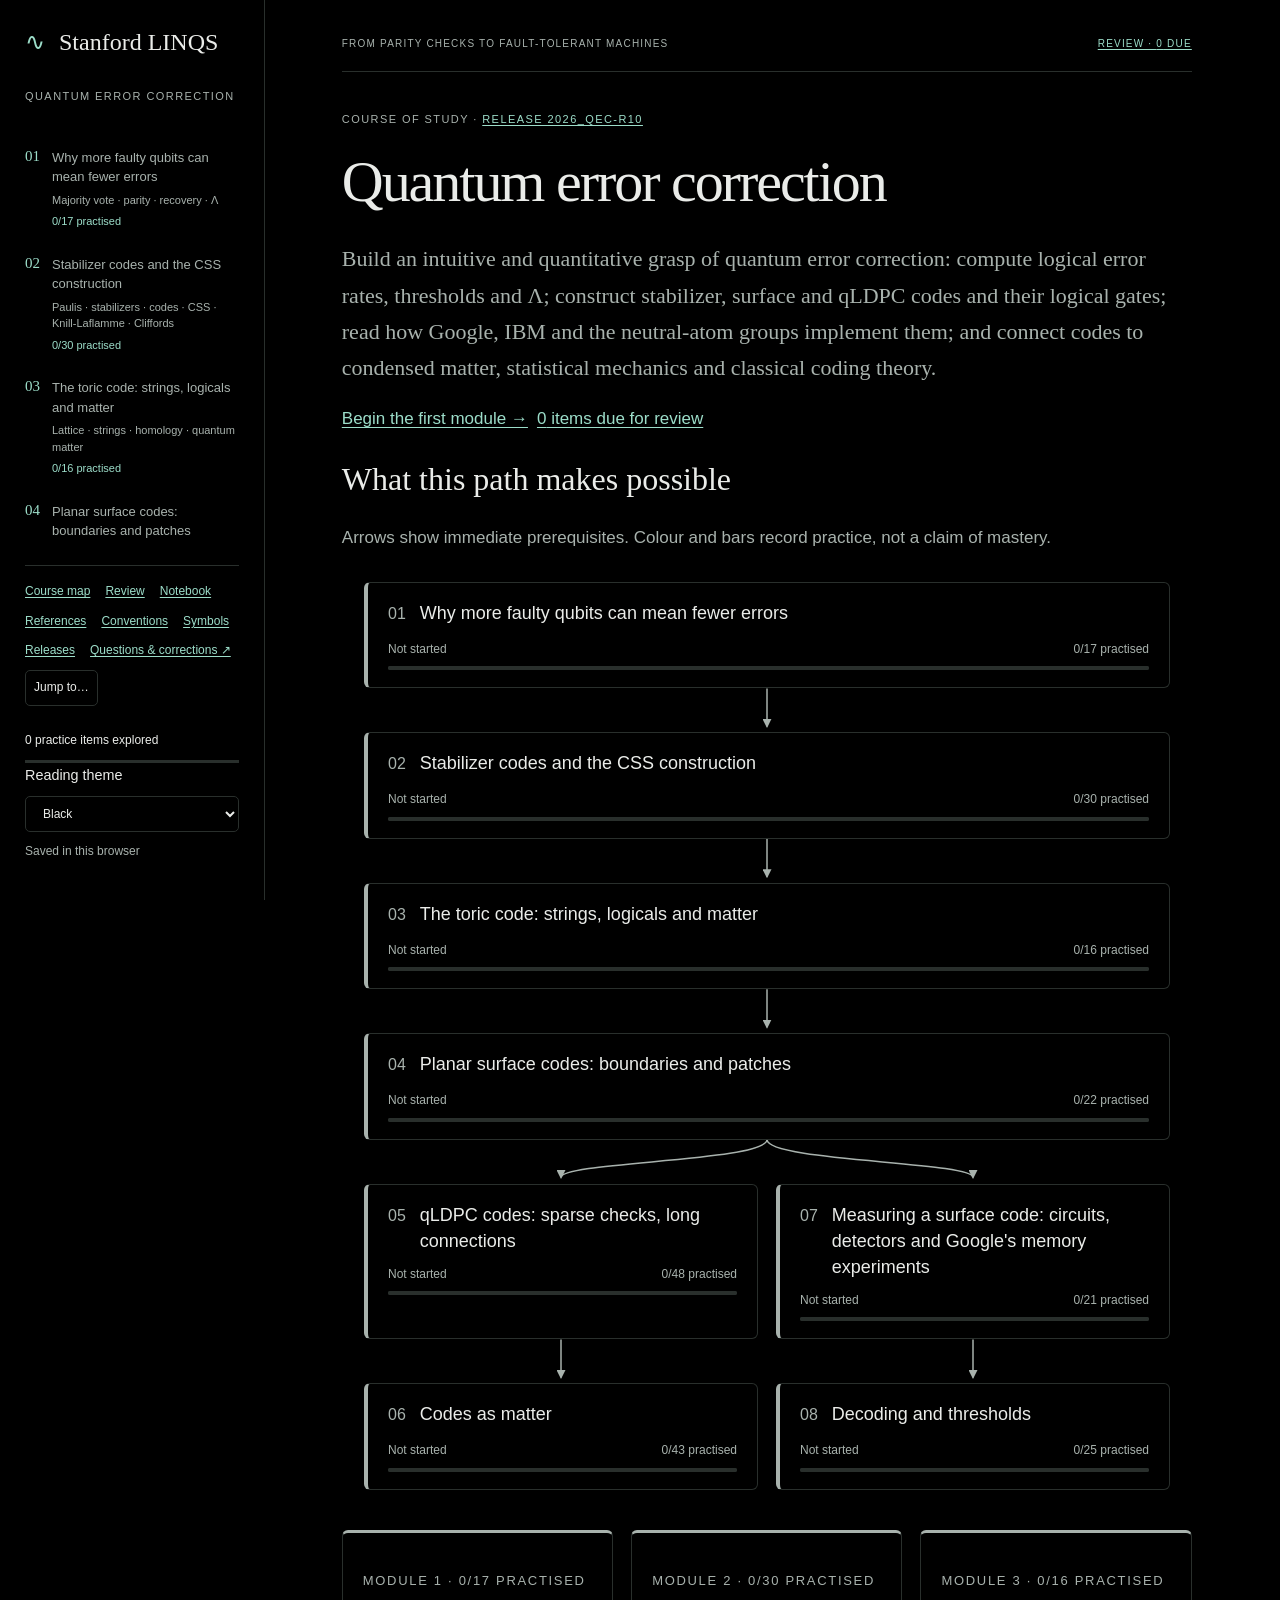
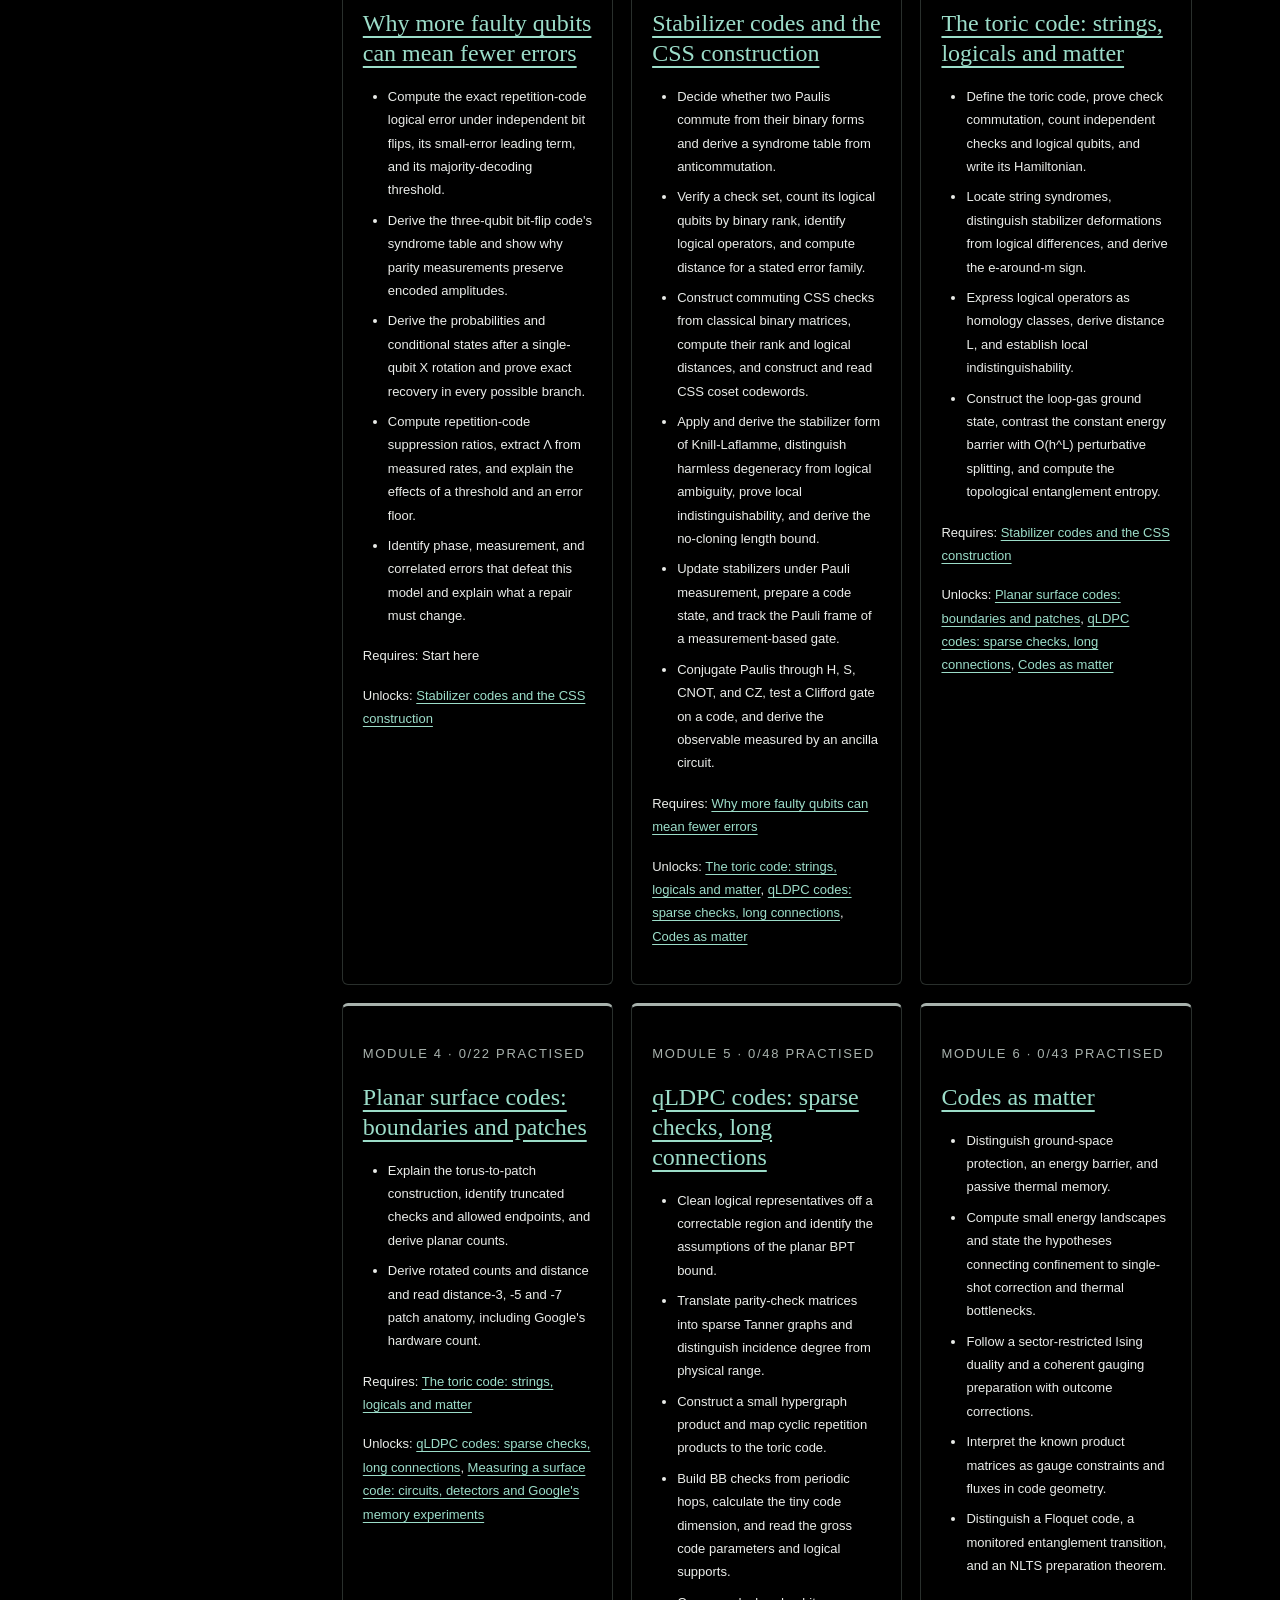
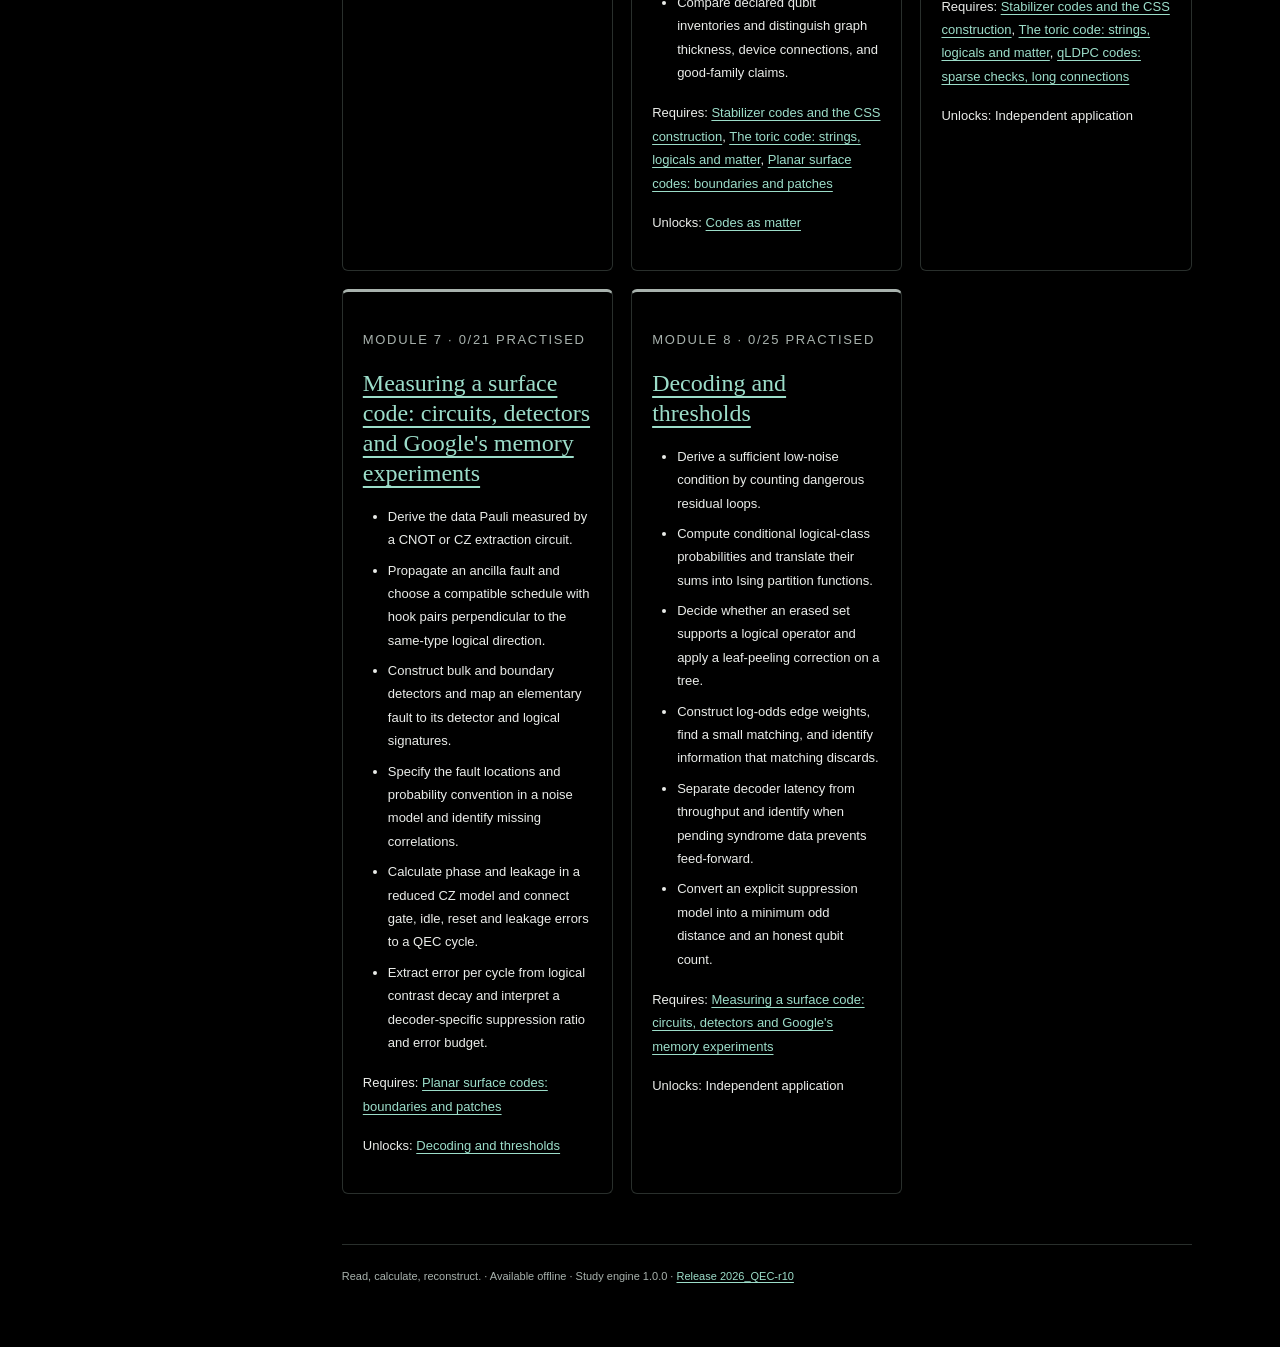
==== commit 30f6a7c8: "2026_QEC: release 2026_QEC-r10 (Module 5 hypergraph products and section 5.2) From private source b6" ====
--- a/2026_QEC/index.html
+++ b/2026_QEC/index.html
@@ -1 +1 @@
-<!doctype html><html lang="en"><head><meta charset="utf-8"><script id="study-theme-init">(function(){var theme="black";try{var saved=JSON.parse(localStorage.getItem("study-release:quantum_error_correction"));if(["black","midnight","ivory","sage","plum"].indexOf(saved&&saved.prefs&&saved.prefs.theme)!==-1)theme=saved.prefs.theme;}catch(_){}document.documentElement.dataset.theme=theme;})();</script><link rel="icon" href="data:,"><meta name="viewport" content="width=device-width,initial-scale=1"><title>Quantum error correction · Quantum error correction</title><meta name="description" content="Build an intuitive and quantitative grasp of quantum error correction: compute logical error rates, thresholds and Λ; construct stabilizer, surface and qLDPC codes and their logical gates; read how Google, IBM and the neutral-atom groups implement them; and connect codes to condensed matter, statistical mechanics and classical coding theory."><link rel="stylesheet" href="assets/katex/katex.min.css"><link rel="stylesheet" href="assets/study.css"><script id="study-page-data" type="application/json">{"comments":{},"commentLifecycle":{},"answers":{},"course":"quantum_error_correction","courseTitle":"Quantum error correction","module":null,"revision":"sha256:ce79ce65e8e79690","engineVersion":"1.0.0","dev":false,"release":{"label":"2026_QEC-r9","questionsUrl":"https://docs.google.com/document/d/1dp_MXEA5aFQJ1om-RrPk7rns6-5DhuFm/edit"},"itemIndex":{"m1-predict-crossing":{"type":"predict","module":"m1","subsection":"m1-majority","title":"Where do the distance curves meet?","responseType":"choice"},"m1-q-leading":{"type":"quiz","module":"m1","subsection":"m1-majority","title":"Evaluate the five-bit tail","responseType":"numeric"},"m1-q-above-threshold":{"type":"quiz","module":"m1","subsection":"m1-majority","title":"Above the majority threshold","responseType":"choice"},"m1-q-cloning":{"type":"quiz","module":"m1","subsection":"m1-obstacles","title":"The permitted copier","responseType":"choice"},"m1-q-syndrome":{"type":"quiz","module":"m1","subsection":"m1-bitflip","title":"Decode the sign pattern","responseType":"choice"},"m1-predict-single-qubit":{"type":"predict","module":"m1","subsection":"m1-bitflip","title":"What can one physical qubit reveal?","responseType":"choice"},"m1-q-commute":{"type":"quiz","module":"m1","subsection":"m1-bitflip","title":"Commute does not mean correct","responseType":"multi"},"m1-predict-rotation":{"type":"predict","module":"m1","subsection":"m1-discretize","title":"How often does a small rotation flag?","responseType":"numeric"},"m1-q-after-measurement":{"type":"quiz","module":"m1","subsection":"m1-discretize","title":"What remains after a clean outcome?","responseType":"choice"},"m1-q-lambda-extract":{"type":"quiz","module":"m1","subsection":"m1-lambda","title":"Extract a measured suppression ratio","responseType":"numeric"},"m1-predict-lambda":{"type":"predict","module":"m1","subsection":"m1-lambda","title":"Is Λ a property of qubits alone?","responseType":"choice"},"m1-q-events":{"type":"quiz","module":"m1","subsection":"m1-time","title":"Read a temporal pair","responseType":"choice"},"m1-reconstruction":{"type":"exercise","module":"m1","subsection":"m1-practice","title":"Rebuild the two mechanisms","responseType":"text"},"m1-transfer":{"type":"exercise","module":"m1","subsection":"m1-practice","title":"Rotate the code into the phase basis","responseType":"text"},"m1-calc-floor":{"type":"exercise","module":"m1","subsection":"m1-practice","title":"Where does a floor take over?","responseType":"text"},"m1-challenge-paper":{"type":"challenge","module":"m1","subsection":"m1-practice","title":"Reconstruct the experimental ladder","responseType":"text"},"m1-challenge-correlated":{"type":"challenge","module":"m1","subsection":"m1-practice","title":"Let faults arrive in neighboring pairs","responseType":"text"},"m2-predict-commute":{"type":"predict","module":"m2","subsection":"m2-pauli","title":"Count the overlapping sites","responseType":"choice"},"m2-q-symplectic":{"type":"quiz","module":"m2","subsection":"m2-pauli","title":"A binary product, not a real inner product","responseType":"numeric"},"m2-predict-halving":{"type":"predict","module":"m2","subsection":"m2-stabilizer","title":"Why exactly half?","responseType":"choice"},"m2-predict-dim":{"type":"predict","module":"m2","subsection":"m2-stabilizer","title":"Constraints versus stored qubits","responseType":"choice"},"m2-q-energy":{"type":"quiz","module":"m2","subsection":"m2-stabilizer","title":"The energy of one physical error","responseType":"numeric"},"m2-q-minus-i":{"type":"quiz","module":"m2","subsection":"m2-stabilizer","title":"Consistent commutation, inconsistent signs","responseType":"choice"},"m2-q-distance":{"type":"quiz","module":"m2","subsection":"m2-logicals","title":"A logical operator sets the distance","responseType":"numeric"},"m2-q-distance-basis":{"type":"quiz","module":"m2","subsection":"m2-logicals","title":"Distance cannot depend on logical naming","responseType":"choice"},"m2-predict-playground":{"type":"predict","module":"m2","subsection":"m2-logicals","title":"How many distinct single-error signals?","responseType":"choice"},"m2-q-degenerate":{"type":"quiz","module":"m2","subsection":"m2-examples","title":"Which pairs does the Shor lookup correct?","responseType":"multi"},"m2-predict-steane-k":{"type":"predict","module":"m2","subsection":"m2-examples","title":"Reuse the rows in both Pauli sectors","responseType":"choice"},"m2-q-perfect":{"type":"quiz","module":"m2","subsection":"m2-examples","title":"Perfect in which sense?","responseType":"choice"},"m2-q-shor-syndrome":{"type":"quiz","module":"m2","subsection":"m2-examples","title":"What does a perfect lookup do beyond its promise?","responseType":"choice"},"m2-q-bound-ladder":{"type":"quiz","module":"m2","subsection":"m2-examples","title":"A bound is not an existence theorem","responseType":"numeric"},"m2-predict-css-k":{"type":"predict","module":"m2","subsection":"m2-css","title":"Count ranks, not drawn check nodes","responseType":"numeric"},"m2-q-css-condition":{"type":"quiz","module":"m2","subsection":"m2-css","title":"The compatibility condition in physical language","responseType":"choice"},"m2-q-kl-degenerate":{"type":"quiz","module":"m2","subsection":"m2-knill-laflamme","title":"Is a nonzero off-diagonal error overlap fatal?","responseType":"choice"},"m2-predict-reduced":{"type":"predict","module":"m2","subsection":"m2-knill-laflamme","title":"What can a small region know?","responseType":"choice"},"m2-q-erasure":{"type":"quiz","module":"m2","subsection":"m2-knill-laflamme","title":"Spend distance on two kinds of uncertainty","responseType":"multi"},"m2-predict-cnot":{"type":"predict","module":"m2","subsection":"m2-clifford","title":"Where does a target phase flip go?","responseType":"choice"},"m2-q-transversal-h":{"type":"quiz","module":"m2","subsection":"m2-clifford","title":"A transversal gate can change the code","responseType":"choice"},"m2-q-deterministic":{"type":"quiz","module":"m2","subsection":"m2-clifford","title":"Which outcome is guaranteed?","responseType":"choice"},"m2-q-what-is-measured":{"type":"quiz","module":"m2","subsection":"m2-clifford","title":"Read a mixed observable backward","responseType":"choice"},"m2-reconstruction":{"type":"exercise","module":"m2","subsection":"m2-practice","title":"Rebuild the algebra from the checks","responseType":"text"},"m2-transfer":{"type":"exercise","module":"m2","subsection":"m2-practice","title":"Detection, erasure and post-selection in four qubits","responseType":"text"},"m2-transfer-measure":{"type":"exercise","module":"m2","subsection":"m2-practice","title":"Measurement does the work: enter a code and build a gate","responseType":"text"},"m2-calc-transversal-phase":{"type":"exercise","module":"m2","subsection":"m2-practice","title":"Transversal phase gates and a slightly wrong angle","responseType":"text"},"m2-calc-coherent":{"type":"exercise","module":"m2","subsection":"m2-practice","title":"Every qubit over-rotates","responseType":"text"},"m2-challenge-bias":{"type":"challenge","module":"m2","subsection":"m2-practice","title":"When the decoder should not trust minimum weight","responseType":"text"},"m2-challenge-fifteen":{"type":"challenge","module":"m2","subsection":"m2-practice","title":"The fifteen-qubit code on a four-cube","responseType":"text"},"m3-predict-k":{"type":"predict","module":"m3","subsection":"m3-toric","title":"Count information, not drawn checks","responseType":"choice"},"m3-q-overlap":{"type":"quiz","module":"m3","subsection":"m3-toric","title":"Keep the parallel edges","responseType":"choice"},"m3-q-closed-loop":{"type":"quiz","module":"m3","subsection":"m3-anyons","title":"Zero syndrome does not settle the question","responseType":"choice"},"m3-q-fermion":{"type":"quiz","module":"m3","subsection":"m3-anyons","title":"Rotate the composite","responseType":"choice"},"m3-q-class":{"type":"quiz","module":"m3","subsection":"m3-homology","title":"Read a class, not a shape","responseType":"choice"},"m3-predict-deform":{"type":"predict","module":"m3","subsection":"m3-homology","title":"Move two neighboring faces","responseType":"text"},"m3-predict-distance":{"type":"predict","module":"m3","subsection":"m3-homology","title":"Which length limits protection?","responseType":"choice"},"m3-predict-halfway":{"type":"predict","module":"m3","subsection":"m3-homology","title":"Past the halfway point","responseType":"choice"},"m3-predict-syndrome":{"type":"predict","module":"m3","subsection":"m3-homology","title":"Count ends before opening the lattice","responseType":"choice"},"m3-q-gap":{"type":"quiz","module":"m3","subsection":"m3-matter","title":"Does the gap do the decoder's work?","responseType":"choice"},"m3-reconstruction":{"type":"exercise","module":"m3","subsection":"m3-practice","title":"Rebuild the lattice argument","responseType":"text"},"m3-gauge-gauss-reconstruction":{"type":"exercise","module":"m3","subsection":"m3-practice","title":"Read charge through a boundary","responseType":"text"},"m3-reconstruct-loop-gas":{"type":"exercise","module":"m3","subsection":"m3-practice","title":"Put a phase on the loop sum","responseType":"text"},"m3-calc-splitting":{"type":"exercise","module":"m3","subsection":"m3-practice","title":"Count the virtual winding processes","responseType":"text"},"m3-proof-genus":{"type":"exercise","module":"m3","subsection":"m3-practice","title":"Join two tori and test their seam","responseType":"text"},"m3-challenge-paper":{"type":"challenge","module":"m3","subsection":"m3-practice","title":"Reconstruct the entropy subtraction","responseType":"text"},"m3-s35-check-retained":{"type":"exercise","module":"m14","subsection":"m3-boundaries","title":"Read the check that remains","responseType":"text"},"m3-predict-end":{"type":"predict","module":"m14","subsection":"m3-boundaries","title":"Does a smooth side erase a vertex defect?","responseType":"choice"},"m3-s35-lost-pair":{"type":"exercise","module":"m14","subsection":"m3-boundaries","title":"Follow the lost logical pair","responseType":"text"},"m3-s35-count-patch":{"type":"exercise","module":"m14","subsection":"m3-boundaries","title":"Separate information from hardware","responseType":"text"},"m3-s35-deform-end":{"type":"exercise","module":"m14","subsection":"m3-boundaries","title":"Move the endpoint with a check","responseType":"text"},"m3-s35-distance-bound":{"type":"exercise","module":"m14","subsection":"m3-boundaries","title":"Bound every logical Pauli","responseType":"text"},"m3-q-planar-k":{"type":"quiz","module":"m14","subsection":"m3-boundaries","title":"Remove the alternation","responseType":"choice"},"m3-q-rough-name":{"type":"quiz","module":"m14","subsection":"m3-boundaries","title":"What does the word rough fix?","responseType":"choice"},"m3-q-half-checks":{"type":"quiz","module":"m14","subsection":"m3-rotated","title":"Does a weight-two check spoil commutation?","responseType":"choice"},"m3-predict-rotated-n":{"type":"predict","module":"m14","subsection":"m3-rotated","title":"Allocate two memories or one","responseType":"numeric"},"m3-q-loop-count":{"type":"quiz","module":"m14","subsection":"m3-anatomy","title":"A single visible defect","responseType":"choice"},"m3-q-d3-check":{"type":"quiz","module":"m14","subsection":"m3-anatomy","title":"Use the half-check's degeneracy","responseType":"choice"},"m3-q-frame-sign":{"type":"quiz","module":"m14","subsection":"m3-anatomy","title":"Follow the recorded sign","responseType":"choice"},"m3-predict-absorb":{"type":"predict","module":"m14","subsection":"m3-anatomy","title":"Change the assignment, not the geometry","responseType":"choice"},"m3-q-total":{"type":"quiz","module":"m14","subsection":"m3-anatomy","title":"Count the required interactions","responseType":"numeric"},"m14-reconstruction":{"type":"exercise","module":"m14","subsection":"m14-practice","title":"Cut the torus in the opposite order","responseType":"text"},"m3-transfer-hadamard":{"type":"exercise","module":"m14","subsection":"m14-practice","title":"Transversal Hadamard turns the patch","responseType":"text"},"m3-calc-decode-d3":{"type":"exercise","module":"m14","subsection":"m14-practice","title":"Let two errors impersonate one","responseType":"text"},"m3-transfer-frame":{"type":"exercise","module":"m14","subsection":"m14-practice","title":"Read the logical value with its frame","responseType":"text"},"m3-transfer":{"type":"exercise","module":"m14","subsection":"m14-practice","title":"A rectangular rotated memory","responseType":"text"},"m3-challenge-boundary":{"type":"challenge","module":"m14","subsection":"m14-practice","title":"Remove the mixed-boundary assumption","responseType":"text"},"m3-challenge-dead-check":{"type":"challenge","module":"m14","subsection":"m14-practice","title":"Turn off one check","responseType":"text"},"m6-quiz-cleaning":{"type":"quiz","module":"m6","subsection":"m6-bpt","title":"Move the row","responseType":"choice"},"m6-ex-cleaning-certificate":{"type":"exercise","module":"m6","subsection":"m6-bpt","title":"Certify the region","responseType":"text"},"m6-quiz-union":{"type":"quiz","module":"m6","subsection":"m6-bpt","title":"Combine correctable regions","responseType":"choice"},"m6-quiz-corner-labels":{"type":"quiz","module":"m6","subsection":"m6-bpt","title":"Count corner labels","responseType":"numeric"},"m6-quiz-bpt-scope":{"type":"quiz","module":"m6","subsection":"m6-bpt","title":"Keep a positive rate","responseType":"choice"},"m6-predict-sparsity":{"type":"predict","module":"m6","subsection":"m6-bpt","title":"Few neighbors, nearby neighbors?","responseType":"text"},"m6-quiz-hamming-edge":{"type":"quiz","module":"m6","subsection":"m6-ldpc","title":"Count a check’s lines","responseType":"numeric"},"m6-quiz-graph-row":{"type":"quiz","module":"m6","subsection":"m6-ldpc","title":"Read a row from the graph","responseType":"choice"},"m6-quiz-sparse-weight":{"type":"quiz","module":"m6","subsection":"m6-ldpc","title":"Bound both counts","responseType":"choice"},"m6-quiz-design-rate":{"type":"quiz","module":"m6","subsection":"m6-ldpc","title":"Scale the same degrees","responseType":"numeric"},"m6-quiz-css-overlap":{"type":"quiz","module":"m6","subsection":"m6-ldpc","title":"Test the mixed overlap","responseType":"choice"},"m6-quiz-factor-rank":{"type":"quiz","module":"m6","subsection":"m6-hgp","title":"Count independent factor checks","responseType":"numeric"},"m6-predict-product-repair":{"type":"predict","module":"m6","subsection":"m6-hgp","title":"Repair the failed pair","responseType":"text"},"m6-quiz-product-size":{"type":"quiz","module":"m6","subsection":"m6-hgp","title":"Count both data blocks","responseType":"numeric"},"m6-ex-product-row":{"type":"exercise","module":"m6","subsection":"m6-hgp","title":"Rebuild the repaired rows","responseType":"text"},"m6-quiz-transpose-count":{"type":"quiz","module":"m6","subsection":"m6-hgp","title":"Keep the dependent-row contribution","responseType":"numeric"},"m6-quiz-product-distance":{"type":"quiz","module":"m6","subsection":"m6-hgp","title":"Choose the overall distance","responseType":"choice"},"m6-ex-toric-map":{"type":"exercise","module":"m6","subsection":"m6-hgp","title":"Identify a star across the seam","responseType":"text"},"m6-quiz-shift-wrap":{"type":"quiz","module":"m6","subsection":"m6-bb","title":"Follow the wrap","responseType":"numeric"},"m6-quiz-polynomial-cancel":{"type":"quiz","module":"m6","subsection":"m6-bb","title":"Cancel coincident hops","responseType":"choice"},"m6-quiz-bb-neighbors":{"type":"quiz","module":"m6","subsection":"m6-bb","title":"Count one check’s neighbors","responseType":"numeric"},"m6-quiz-bb-transpose":{"type":"quiz","module":"m6","subsection":"m6-bb","title":"Place the transpose","responseType":"choice"},"m6-ex-tiny-rank":{"type":"exercise","module":"m6","subsection":"m6-bb","title":"Recover the two free choices","responseType":"text"},"m6-quiz-tiny-k":{"type":"quiz","module":"m6","subsection":"m6-bb","title":"Count independent constraints","responseType":"numeric"},"m6-predict-bb":{"type":"predict","module":"m6","subsection":"m6-bb","title":"More sites and more logical qubits","responseType":"text"},"m6-ex-bb-observation":{"type":"exercise","module":"m6","subsection":"m6-bb","title":"Read the rank observations","responseType":"text"},"m6-quiz-rank-not-distance":{"type":"quiz","module":"m6","subsection":"m6-bb","title":"Separate rank from distance","responseType":"choice"},"m6-quiz-logical-patches":{"type":"quiz","module":"m6","subsection":"m6-bb","title":"Shared sites and separate logical qubits","responseType":"choice"},"m6-quiz-degree-hardware":{"type":"quiz","module":"m6","subsection":"m6-hardware","title":"Count the full neighborhood","responseType":"numeric"},"m6-quiz-thickness":{"type":"quiz","module":"m6","subsection":"m6-hardware","title":"Interpret the planar partition","responseType":"choice"},"m6-quiz-kunlun-inventory":{"type":"quiz","module":"m6","subsection":"m6-hardware","title":"Count device qubits per logical","responseType":"numeric"},"m6-ex-hardware-evidence":{"type":"exercise","module":"m6","subsection":"m6-hardware","title":"Match a claim to its evidence","responseType":"text"},"m6-quiz-matched-count":{"type":"quiz","module":"m6","subsection":"m6-hardware","title":"Count the matched patch block","responseType":"numeric"},"m6-predict-map":{"type":"predict","module":"m6","subsection":"m6-hardware","title":"What changes when the lines move","responseType":"text"},"m6-ex-map-observation":{"type":"exercise","module":"m6","subsection":"m6-hardware","title":"Identify the displayed edge set","responseType":"text"},"m6-quiz-relative-distance":{"type":"quiz","module":"m6","subsection":"m6-good-codes","title":"Normalize the distance","responseType":"numeric"},"m6-quiz-good-family":{"type":"quiz","module":"m6","subsection":"m6-good-codes","title":"Two points or a family","responseType":"choice"},"m6-quiz-lift-degree":{"type":"quiz","module":"m6","subsection":"m6-good-codes","title":"Follow a permuted edge","responseType":"choice"},"m6-ex-tanner-distinction":{"type":"exercise","module":"m6","subsection":"m6-good-codes","title":"Representation or construction","responseType":"text"},"m6-quiz-frontier-premise":{"type":"quiz","module":"m6","subsection":"m6-good-codes","title":"Identify the premise that changes","responseType":"choice"},"m6-ex-reconstruct":{"type":"exercise","module":"m6","subsection":"m6-practice","title":"Rebuild cleaning and the planar bound","responseType":"text"},"m6-ex-calculate":{"type":"exercise","module":"m6","subsection":"m6-practice","title":"Count the tiny BB code by hand","responseType":"text"},"m6-ex-proof":{"type":"exercise","module":"m6","subsection":"m6-practice","title":"Prove the product’s parameters","responseType":"text"},"m6-ex-explain":{"type":"exercise","module":"m6","subsection":"m6-practice","title":"State what each calculation establishes","responseType":"text"},"m6-ex-transfer":{"type":"exercise","module":"m6","subsection":"m6-practice","title":"Transfer the locality argument","responseType":"text"},"m6-challenge-paper":{"type":"challenge","module":"m6","subsection":"m6-practice","title":"Read a logical pair from the paper","responseType":"text"},"m6-challenge-design":{"type":"challenge","module":"m6","subsection":"m6-practice","title":"Design a matched-distance resource table","responseType":"text"},"m6-challenge-break":{"type":"challenge","module":"m6","subsection":"m6-practice","title":"Break the six-neighbor claim","responseType":"text"},"m7-quiz-degeneracy":{"type":"quiz","module":"m7","subsection":"m7-hamiltonians","title":"Check the claim","responseType":"choice"},"m7-quiz-entropy-sign":{"type":"quiz","module":"m7","subsection":"m7-hamiltonians","title":"Check the claim","responseType":"choice"},"m7-quiz-fusion":{"type":"quiz","module":"m7","subsection":"m7-hamiltonians","title":"Check the claim","responseType":"choice"},"m7-quiz-gap-distance":{"type":"quiz","module":"m7","subsection":"m7-barriers","title":"Check the claim","responseType":"choice"},"m7-predict-energy":{"type":"predict","module":"m7","subsection":"m7-barriers","title":"Which route has the smaller peak?","responseType":"text"},"m7-quiz-thermal":{"type":"quiz","module":"m7","subsection":"m7-barriers","title":"Check the claim","responseType":"choice"},"m7-quiz-nogo":{"type":"quiz","module":"m7","subsection":"m7-barriers","title":"Check the claim","responseType":"choice"},"m7-quiz-four-d":{"type":"quiz","module":"m7","subsection":"m7-barriers","title":"Check the claim","responseType":"choice"},"m7-quiz-fractal":{"type":"quiz","module":"m7","subsection":"m7-barriers","title":"Check the claim","responseType":"choice"},"m7-quiz-reduced-weight":{"type":"quiz","module":"m7","subsection":"m7-single-shot","title":"Check the claim","responseType":"choice"},"m7-quiz-metacheck":{"type":"quiz","module":"m7","subsection":"m7-single-shot","title":"Check the claim","responseType":"choice"},"m7-quiz-single-shot":{"type":"quiz","module":"m7","subsection":"m7-single-shot","title":"Check the claim","responseType":"choice"},"m7-quiz-both-sectors":{"type":"quiz","module":"m7","subsection":"m7-single-shot","title":"Check the claim","responseType":"choice"},"m7-quiz-goodness":{"type":"quiz","module":"m7","subsection":"m7-good-codes","title":"Check the claim","responseType":"choice"},"m7-quiz-free-energy":{"type":"quiz","module":"m7","subsection":"m7-good-codes","title":"Check the claim","responseType":"choice"},"m7-quiz-glass":{"type":"quiz","module":"m7","subsection":"m7-good-codes","title":"Check the claim","responseType":"choice"},"m7-quiz-scope":{"type":"quiz","module":"m7","subsection":"m7-good-codes","title":"Check the claim","responseType":"choice"},"m7-quiz-kw-sector":{"type":"quiz","module":"m7","subsection":"m7-gauging","title":"Check the claim","responseType":"choice"},"m7-quiz-bond":{"type":"quiz","module":"m7","subsection":"m7-gauging","title":"Check the claim","responseType":"choice"},"m7-quiz-gauss":{"type":"quiz","module":"m7","subsection":"m7-gauging","title":"Check the claim","responseType":"choice"},"m7-quiz-flux":{"type":"quiz","module":"m7","subsection":"m7-gauging","title":"Check the claim","responseType":"choice"},"m7-quiz-outcome-parity":{"type":"quiz","module":"m7","subsection":"m7-gauging","title":"Check the claim","responseType":"choice"},"m7-quiz-gauging-state":{"type":"quiz","module":"m7","subsection":"m7-gauging","title":"Check the claim","responseType":"choice"},"m7-predict-gauging":{"type":"predict","module":"m7","subsection":"m7-gauging","title":"What will the matter record leave behind?","responseType":"text"},"m7-quiz-product-sites":{"type":"quiz","module":"m7","subsection":"m7-products","title":"Check the claim","responseType":"choice"},"m7-quiz-product-star":{"type":"quiz","module":"m7","subsection":"m7-products","title":"Check the claim","responseType":"choice"},"m7-quiz-product-flux":{"type":"quiz","module":"m7","subsection":"m7-products","title":"Check the claim","responseType":"choice"},"m7-quiz-product-energy":{"type":"quiz","module":"m7","subsection":"m7-products","title":"Check the claim","responseType":"choice"},"m7-quiz-honeycomb":{"type":"quiz","module":"m7","subsection":"m7-dynamics","title":"Check the claim","responseType":"choice"},"m7-quiz-floquet-label":{"type":"quiz","module":"m7","subsection":"m7-dynamics","title":"Check the claim","responseType":"choice"},"m7-quiz-record":{"type":"quiz","module":"m7","subsection":"m7-dynamics","title":"Check the claim","responseType":"choice"},"m7-quiz-monitoring":{"type":"quiz","module":"m7","subsection":"m7-dynamics","title":"Check the claim","responseType":"choice"},"m7-quiz-dynamics-scope":{"type":"quiz","module":"m7","subsection":"m7-dynamics","title":"Check the claim","responseType":"choice"},"m7-quiz-nlts":{"type":"quiz","module":"m7","subsection":"m7-complexity","title":"Check the claim","responseType":"choice"},"m7-quiz-complexity-scope":{"type":"quiz","module":"m7","subsection":"m7-complexity","title":"Check the claim","responseType":"choice"},"m7-reconstruction":{"type":"exercise","module":"m7","subsection":"m7-practice","title":"Rebuild the BB energy calculation","responseType":"text"},"m7-transfer":{"type":"exercise","module":"m7","subsection":"m7-practice","title":"Transfer the energy question to the product","responseType":"text"},"m7-calculation":{"type":"exercise","module":"m7","subsection":"m7-practice","title":"Prove the cube route peak is optimal","responseType":"text"},"m7-explanation":{"type":"exercise","module":"m7","subsection":"m7-practice","title":"Explain three different kinds of protection","responseType":"text"},"m7-proof":{"type":"exercise","module":"m7","subsection":"m7-practice","title":"Turn the cleaning picture into local indistinguishability","responseType":"text"},"m7-paper-figure":{"type":"challenge","module":"m7","subsection":"m7-practice","title":"Read a theorem label on a phase sketch","responseType":"text"},"m7-design":{"type":"challenge","module":"m7","subsection":"m7-practice","title":"Finish a different gauging outcome","responseType":"text"},"m7-break-model":{"type":"challenge","module":"m7","subsection":"m7-practice","title":"Break the monitoring analogy","responseType":"text"},"m4-predict-cz-basis":{"type":"predict","module":"m4","subsection":"m4-circuit","title":"What does the CZ circuit reveal?","responseType":"choice"},"m4-q-data-basis":{"type":"quiz","module":"m4","subsection":"m4-circuit","title":"Repair the data basis","responseType":"choice"},"m4-q-hook-absorption":{"type":"quiz","module":"m4","subsection":"m4-hooks","title":"Does a neighboring check absorb the hook?","responseType":"choice"},"m4-predict-hook":{"type":"predict","module":"m4","subsection":"m4-hooks","title":"Which gates remain?","responseType":"choice"},"m4-q-first-round":{"type":"quiz","module":"m4","subsection":"m4-detectors","title":"Is the first sign an error?","responseType":"choice"},"m4-q-y":{"type":"quiz","module":"m4","subsection":"m4-detectors","title":"How many checks change?","responseType":"numeric"},"m4-predict-final-detector":{"type":"predict","module":"m4","subsection":"m4-detectors","title":"Does the final readout add an event?","responseType":"choice"},"m4-q-noise":{"type":"quiz","module":"m4","subsection":"m4-noise","title":"Does the same p mean the same hardware?","responseType":"choice"},"m4-q-reset":{"type":"quiz","module":"m4","subsection":"m4-leakage","title":"Why not reset all the data?","responseType":"choice"},"m4-predict-leakage":{"type":"predict","module":"m4","subsection":"m4-leakage","title":"Is the average enough?","responseType":"choice"},"m4-predict-cz-return":{"type":"predict","module":"m4","subsection":"m4-hardware","title":"A second return","responseType":"choice"},"m4-q-latency":{"type":"quiz","module":"m4","subsection":"m4-hardware","title":"Fast rounds, delayed answer","responseType":"choice"},"m4-q-contrast":{"type":"quiz","module":"m4","subsection":"m4-experiments","title":"Interpret vanishing contrast","responseType":"choice"},"m4-q-comparison":{"type":"quiz","module":"m4","subsection":"m4-experiments","title":"Compare protected information","responseType":"choice"},"m4-q-budget":{"type":"quiz","module":"m4","subsection":"m4-experiments","title":"Predict the budget change","responseType":"numeric"},"m4-reconstruction":{"type":"exercise","module":"m4","subsection":"m4-practice","title":"Follow a fault from the circuit to the record","responseType":"text"},"m4-transfer":{"type":"exercise","module":"m4","subsection":"m4-practice","title":"Transfer to the four-data-qubit code","responseType":"text"},"m4-calc-decay":{"type":"exercise","module":"m4","subsection":"m4-practice","title":"Recover the round rate from two durations","responseType":"text"},"m4-calc-cz":{"type":"exercise","module":"m4","subsection":"m4-practice","title":"Return with the right phase","responseType":"text"},"m4-challenge-paper":{"type":"challenge","module":"m4","subsection":"m4-practice","title":"Read the two experimental axes","responseType":"text"},"m4-challenge-break-model":{"type":"challenge","module":"m4","subsection":"m4-practice","title":"Break two incomplete optimization targets","responseType":"text"},"m5-predict-half-loop":{"type":"predict","module":"m5","subsection":"m5-chains","title":"How many faults must the loop contain?","responseType":"choice"},"m5-q-bound":{"type":"quiz","module":"m5","subsection":"m5-chains","title":"What has the bound established?","responseType":"choice"},"m5-q-free-energy":{"type":"quiz","module":"m5","subsection":"m5-rbim","title":"What does the optimal decision compare?","responseType":"choice"},"m5-predict-measurement-dimension":{"type":"predict","module":"m5","subsection":"m5-rbim","title":"What changes when check reports can be wrong?","responseType":"choice"},"m5-predict-erasure-loop":{"type":"predict","module":"m5","subsection":"m5-percolation","title":"Does every erased cycle lose a logical qubit?","responseType":"choice"},"m5-predict-erasure-crossing":{"type":"predict","module":"m5","subsection":"m5-percolation","title":"What should finite sizes show?","responseType":"choice"},"m5-q-erasure-event":{"type":"quiz","module":"m5","subsection":"m5-percolation","title":"What does uncorrectable mean here?","responseType":"choice"},"m5-q-edge-weight":{"type":"quiz","module":"m5","subsection":"m5-matching","title":"Compute an edge cost","responseType":"numeric"},"m5-q-matching-target":{"type":"quiz","module":"m5","subsection":"m5-matching","title":"What is optimized?","responseType":"choice"},"m5-predict-class":{"type":"predict","module":"m5","subsection":"m5-ml","title":"Can equal shortest paths lead to unequal classes?","responseType":"choice"},"m5-q-browne-shot":{"type":"quiz","module":"m5","subsection":"m5-ml","title":"Did optimal inference promise this shot would succeed?","responseType":"choice"},"m5-predict-correlation":{"type":"predict","module":"m5","subsection":"m5-learned","title":"Use the correlation","responseType":"numeric"},"m5-q-training":{"type":"quiz","module":"m5","subsection":"m5-learned","title":"What would demonstrate learning rather than memorization?","responseType":"choice"},"m5-q-throughput":{"type":"quiz","module":"m5","subsection":"m5-realtime","title":"Must every answer arrive within one cycle?","responseType":"choice"},"m5-q-backlog":{"type":"quiz","module":"m5","subsection":"m5-realtime","title":"Which growth law belongs to which question?","responseType":"choice"},"m5-predict-halving":{"type":"predict","module":"m5","subsection":"m5-overhead","title":"Halve the physical-noise parameter","responseType":"numeric"},"m5-q-threshold-inference":{"type":"quiz","module":"m5","subsection":"m5-overhead","title":"Does Λ determine a universal gate threshold?","responseType":"choice"},"m5-reconstruction":{"type":"exercise","module":"m5","subsection":"m5-practice","title":"Rebuild the route from loops to classes","responseType":"text"},"m5-transfer-erasure":{"type":"exercise","module":"m5","subsection":"m5-practice","title":"Transfer the criterion to erased geometry","responseType":"text"},"m5-calc-classes":{"type":"exercise","module":"m5","subsection":"m5-practice","title":"Calculate the two class risks","responseType":"text"},"m5-transfer-greedy":{"type":"exercise","module":"m5","subsection":"m5-practice","title":"Transfer the greedy failure to a torus","responseType":"text"},"m5-calc-concatenation":{"type":"exercise","module":"m5","subsection":"m5-practice","title":"Concatenate an ideal five-qubit block","responseType":"text"},"m5-proof-shor-family":{"type":"exercise","module":"m5","subsection":"m5-practice","title":"A growing-distance family with no positive threshold","responseType":"text"},"m5-challenge-paper":{"type":"challenge","module":"m5","subsection":"m5-practice","title":"Read a suppression ladder and forecast its cost","responseType":"text"},"m5-challenge-floor":{"type":"challenge","module":"m5","subsection":"m5-practice","title":"Break the distance-only design","responseType":"text"}},"targets":{"m1-hook":{"type":"hook","module":"m1","title":"hook","revision":"sha256:7e673288d8cf8d08"},"m1-majority":{"type":"subsection","module":"m1","title":"1.1 · Majority vote and the first threshold","revision":"sha256:7e673288d8cf8d08","number":"1.1"},"eq-m1-rep-encoding":{"type":"equation","module":"m1","title":"Eq. (1.1) · 1.1 · Majority vote and the first threshold","revision":"sha256:7e673288d8cf8d08"},"eq-m1-rep-logical":{"type":"equation","module":"m1","title":"Eq. (1.2) · 1.1 · Majority vote and the first threshold","revision":"sha256:7e673288d8cf8d08"},"m1-rep-logical-derivation":{"type":"derivation","module":"m1","title":"Count the patterns that defeat a majority","revision":"sha256:7e673288d8cf8d08"},"eq-m1-rep-leading":{"type":"equation","module":"m1","title":"Eq. (1.3) · 1.1 · Majority vote and the first threshold","revision":"sha256:7e673288d8cf8d08"},"m1-rep-leading-derivation":{"type":"derivation","module":"m1","title":"Keep the lowest power of the flip probability","revision":"sha256:7e673288d8cf8d08"},"m1-predict-crossing":{"type":"predict","module":"m1","title":"Where do the distance curves meet?","revision":"sha256:7e673288d8cf8d08"},"eq-m1-rep-crossing":{"type":"equation","module":"m1","title":"Eq. (1.4) · 1.1 · Majority vote and the first threshold","revision":"sha256:7e673288d8cf8d08"},"m1-rep-crossing-derivation":{"type":"derivation","module":"m1","title":"Complement patterns, then compare successive distances","revision":"sha256:7e673288d8cf8d08"},"m1-majority-crossing-figure":{"type":"figure","module":"m1","title":"Logarithmic physical and logical error axes show four repetition-code curves for distances 1, 3, 5, and 7. Longer codes have steeper small-error slopes and lower logical error below the common crossing at p = p_L = 1/2; above it, longer codes have higher logical error.","revision":"sha256:7e673288d8cf8d08"},"m1-q-leading":{"type":"quiz","module":"m1","title":"Evaluate the five-bit tail","revision":"sha256:7e673288d8cf8d08"},"m1-majority-example":{"type":"worked-example","module":"m1","title":"One percent physical errors","revision":"sha256:7e673288d8cf8d08"},"m1-q-above-threshold":{"type":"quiz","module":"m1","title":"Above the majority threshold","revision":"sha256:7e673288d8cf8d08"},"m1-fec-tangent":{"type":"callout","module":"m1","title":"Tangent: the classical FEC connection","revision":"sha256:7e673288d8cf8d08"},"m1-vonneumann-story":{"type":"story","module":"m1","title":"Reliable organisms from unreliable components","revision":"sha256:7e673288d8cf8d08"},"m1-obstacles":{"type":"subsection","module":"m1","title":"1.2 · Why the quantum case looks impossible","revision":"sha256:7e673288d8cf8d08","number":"1.2"},"m1-three-obstacles-figure":{"type":"figure","module":"m1","title":"Three schematic panels contrast a short rotation arc with a full bit flip, cross out a copier that would duplicate an arbitrary unknown qubit, and show a Z measurement selecting either basis state from a superposition.","revision":"sha256:7e673288d8cf8d08"},"eq-m1-no-cloning":{"type":"equation","module":"m1","title":"Eq. (1.5) · 1.2 · Why the quantum case looks impossible","revision":"sha256:7e673288d8cf8d08"},"m1-no-cloning-derivation":{"type":"derivation","module":"m1","title":"A copier cannot preserve arbitrary inner products","revision":"sha256:7e673288d8cf8d08"},"eq-m1-rotation":{"type":"equation","module":"m1","title":"Eq. (1.6) · 1.2 · Why the quantum case looks impossible","revision":"sha256:7e673288d8cf8d08"},"eq-m1-rotation-expanded":{"type":"equation","module":"m1","title":"Eq. (1.7) · 1.2 · Why the quantum case looks impossible","revision":"sha256:7e673288d8cf8d08"},"m1-rotation-derivation":{"type":"derivation","module":"m1","title":"Separate even and odd powers of the Pauli","revision":"sha256:7e673288d8cf8d08"},"m1-q-cloning":{"type":"quiz","module":"m1","title":"The permitted copier","revision":"sha256:7e673288d8cf8d08"},"m1-bitflip":{"type":"subsection","module":"m1","title":"1.3 · Parity, not value: the three-qubit bit-flip code","revision":"sha256:7e673288d8cf8d08","number":"1.3"},"eq-m1-code-states":{"type":"equation","module":"m1","title":"Eq. (1.8) · 1.3 · Parity, not value: the three-qubit bit-flip code","revision":"sha256:7e673288d8cf8d08"},"m1-bitflip-circuit-figure":{"type":"figure","module":"m1","title":"Two CNOTs encode one input qubit into three data qubits. After an error slot, data-controlled CNOTs write two parities onto separate ancillas for Z measurement. The adjacent table maps I, X₁, X₂, and X₃ to syndromes 00, 10, 11, and 01.","revision":"sha256:7e673288d8cf8d08"},"eq-m1-stabilizers":{"type":"equation","module":"m1","title":"Eq. (1.9) · 1.3 · Parity, not value: the three-qubit bit-flip code","revision":"sha256:7e673288d8cf8d08"},"eq-m1-stabilizer-action":{"type":"equation","module":"m1","title":"Eq. (1.10) · 1.3 · Parity, not value: the three-qubit bit-flip code","revision":"sha256:7e673288d8cf8d08"},"m1-stabilizer-action-derivation":{"type":"derivation","module":"m1","title":"Compute the anticommutation signs","revision":"sha256:7e673288d8cf8d08"},"m1-syndrome-example":{"type":"worked-example","module":"m1","title":"Follow a complex amplitude through correction","revision":"sha256:7e673288d8cf8d08"},"m1-q-syndrome":{"type":"quiz","module":"m1","title":"Decode the sign pattern","revision":"sha256:7e673288d8cf8d08"},"m1-predict-single-qubit":{"type":"predict","module":"m1","title":"What can one physical qubit reveal?","revision":"sha256:7e673288d8cf8d08"},"eq-m1-reduced-state":{"type":"equation","module":"m1","title":"Eq. (1.11) · 1.3 · Parity, not value: the three-qubit bit-flip code","revision":"sha256:7e673288d8cf8d08"},"m1-reduced-state-derivation":{"type":"derivation","module":"m1","title":"Carry out the partial trace","revision":"sha256:7e673288d8cf8d08"},"eq-m1-logical-ops":{"type":"equation","module":"m1","title":"Eq. (1.12) · 1.3 · Parity, not value: the three-qubit bit-flip code","revision":"sha256:7e673288d8cf8d08"},"eq-m1-commute":{"type":"equation","module":"m1","title":"Eq. (1.13) · 1.3 · Parity, not value: the three-qubit bit-flip code","revision":"sha256:7e673288d8cf8d08"},"m1-commute-derivation":{"type":"derivation","module":"m1","title":"Even sign changes and logical information","revision":"sha256:7e673288d8cf8d08"},"m1-q-commute":{"type":"quiz","module":"m1","title":"Commute does not mean correct","revision":"sha256:7e673288d8cf8d08"},"m1-discretize":{"type":"subsection","module":"m1","title":"1.4 · Discretization: how measurement turns a continuum into a coin flip","revision":"sha256:7e673288d8cf8d08","number":"1.4"},"eq-m1-rotated-state":{"type":"equation","module":"m1","title":"Eq. (1.14) · 1.4 · Discretization: how measurement turns a continuum into a coin flip","revision":"sha256:7e673288d8cf8d08"},"m1-rotated-state-derivation":{"type":"derivation","module":"m1","title":"Apply the rotation to the encoded amplitudes","revision":"sha256:7e673288d8cf8d08"},"eq-m1-branches":{"type":"equation","module":"m1","title":"Eq. (1.15) · 1.4 · Discretization: how measurement turns a continuum into a coin flip","revision":"sha256:7e673288d8cf8d08"},"m1-branches-derivation":{"type":"derivation","module":"m1","title":"Project, apply the Born rule, normalize, and correct","revision":"sha256:7e673288d8cf8d08"},"m1-discretization-branches-figure":{"type":"figure","module":"m1","title":"As rotation angle runs from zero to π, cosine falls and sine rises; dotted and patterned squared curves show the corresponding probabilities. At 0.2 rad, the two syndrome branches have probabilities about 0.990033289 and 0.009966711, and either keeping the clean state or applying X₂ to the flagged state restores fidelity one.","revision":"sha256:7e673288d8cf8d08"},"eq-m1-uncorrected":{"type":"equation","module":"m1","title":"Eq. (1.16) · 1.4 · Discretization: how measurement turns a continuum into a coin flip","revision":"sha256:7e673288d8cf8d08"},"m1-uncorrected-derivation":{"type":"derivation","module":"m1","title":"Compute the unprotected overlap","revision":"sha256:7e673288d8cf8d08"},"m1-predict-rotation":{"type":"predict","module":"m1","title":"How often does a small rotation flag?","revision":"sha256:7e673288d8cf8d08"},"m1-discretization-lab":{"type":"lab","module":"m1","title":"A continuous rotation, two discrete syndromes","revision":"sha256:7e673288d8cf8d08"},"m1-q-after-measurement":{"type":"quiz","module":"m1","title":"What remains after a clean outcome?","revision":"sha256:7e673288d8cf8d08"},"m1-general-errors-tangent":{"type":"callout","module":"m1","title":"Tangent: extending the argument to general errors","revision":"sha256:7e673288d8cf8d08"},"eq-m1-pauli-basis":{"type":"equation","module":"m1","title":"Eq. (1.17) · 1.4 · Discretization: how measurement turns a continuum into a coin flip","revision":"sha256:7e673288d8cf8d08"},"m1-pauli-basis-derivation":{"type":"derivation","module":"m1","title":"Expand an arbitrary complex matrix","revision":"sha256:7e673288d8cf8d08"},"m1-lambda":{"type":"subsection","module":"m1","title":"1.5 · Scaling, Λ, and what Google measured","revision":"sha256:7e673288d8cf8d08","number":"1.5"},"eq-m1-scaling":{"type":"equation","module":"m1","title":"Eq. (1.18) · 1.5 · Scaling, Λ, and what Google measured","revision":"sha256:7e673288d8cf8d08"},"m1-q-lambda-extract":{"type":"quiz","module":"m1","title":"Extract a measured suppression ratio","revision":"sha256:7e673288d8cf8d08"},"eq-m1-lambda-repetition":{"type":"equation","module":"m1","title":"Eq. (1.19) · 1.5 · Scaling, Λ, and what Google measured","revision":"sha256:7e673288d8cf8d08"},"m1-lambda-repetition-derivation":{"type":"derivation","module":"m1","title":"Separate the small-error and large-distance limits","revision":"sha256:7e673288d8cf8d08"},"m1-lambda-example":{"type":"worked-example","module":"m1","title":"Compare two distance steps","revision":"sha256:7e673288d8cf8d08"},"eq-m1-floor":{"type":"equation","module":"m1","title":"Eq. (1.20) · 1.5 · Scaling, Λ, and what Google measured","revision":"sha256:7e673288d8cf8d08"},"m1-floor-derivation":{"type":"derivation","module":"m1","title":"Complement the independent no-failure events","revision":"sha256:7e673288d8cf8d08"},"m1-lambda-ladder-figure":{"type":"figure","module":"m1","title":"Logical error on a base-10 logarithmic axis decreases at successive odd distances from 1 through 15 for physical error probabilities 0.01, 0.05, and 0.2. The 0.01 curve falls fastest, but adding a distance-independent floor makes it level near 10⁻⁶. The distance-3 to distance-5 reduction is about 30.252.","revision":"sha256:7e673288d8cf8d08"},"m1-predict-lambda":{"type":"predict","module":"m1","title":"Is Λ a property of qubits alone?","revision":"sha256:7e673288d8cf8d08"},"m1-repetition-lab":{"type":"lab","module":"m1","title":"More faulty bits, fewer logical failures","revision":"sha256:7e673288d8cf8d08"},"m1-time":{"type":"subsection","module":"m1","title":"1.6 · When the measurement itself is wrong","revision":"sha256:7e673288d8cf8d08","number":"1.6"},"eq-m1-single-round":{"type":"equation","module":"m1","title":"Eq. (1.21) · 1.6 · When the measurement itself is wrong","revision":"sha256:7e673288d8cf8d08"},"m1-single-round-derivation":{"type":"derivation","module":"m1","title":"Enumerate the four possible false records","revision":"sha256:7e673288d8cf8d08"},"eq-m1-detection":{"type":"equation","module":"m1","title":"Eq. (1.22) · 1.6 · When the measurement itself is wrong","revision":"sha256:7e673288d8cf8d08"},"m1-spacetime-events-figure":{"type":"figure","module":"m1","title":"A grid of four stabilizers over six rounds has time increasing downward. A boundary data flip gives one event at stabilizer 1 in round 2, an interior data flip gives a horizontal pair at stabilizers 2 and 3 in round 3, and a bad measurement report gives a vertical pair at stabilizer 1 in rounds 5 and 6. Dashed horizontal links represent data flips; the dotted vertical link represents the bad report.","revision":"sha256:7e673288d8cf8d08"},"m1-q-events":{"type":"quiz","module":"m1","title":"Read a temporal pair","revision":"sha256:7e673288d8cf8d08"},"m1-threshold-tangent":{"type":"callout","module":"m1","title":"Tangent: thresholds from statistical mechanics","revision":"sha256:7e673288d8cf8d08"},"m1-erasure-tangent":{"type":"callout","module":"m1","title":"Tangent: knowing the location changes the problem","revision":"sha256:7e673288d8cf8d08"},"m1-cliffhanger":{"type":"callout","module":"m1","title":"What the next decoder must decide","revision":"sha256:7e673288d8cf8d08"},"m1-practice":{"type":"subsection","module":"m1","title":"1.7 · Reconstruct and transfer","revision":"sha256:7e673288d8cf8d08","number":"1.7"},"m1-reconstruction":{"type":"exercise","module":"m1","title":"Rebuild the two mechanisms","revision":"sha256:7e673288d8cf8d08"},"m1-transfer":{"type":"exercise","module":"m1","title":"Rotate the code into the phase basis","revision":"sha256:7e673288d8cf8d08"},"m1-calc-floor":{"type":"exercise","module":"m1","title":"Where does a floor take over?","revision":"sha256:7e673288d8cf8d08"},"m1-challenge-paper":{"type":"challenge","module":"m1","title":"Reconstruct the experimental ladder","revision":"sha256:7e673288d8cf8d08"},"m1-challenge-correlated":{"type":"challenge","module":"m1","title":"Let faults arrive in neighboring pairs","revision":"sha256:7e673288d8cf8d08"},"m1":{"type":"module","module":"m1","title":"Why more faulty qubits can mean fewer errors","revision":"sha256:7e673288d8cf8d08"},"m2-hook":{"type":"hook","module":"m2","title":"hook","revision":"sha256:30960f6dbb6e6b16"},"m2-pauli":{"type":"subsection","module":"m2","title":"2.1 · The Pauli group and commutation by overlap parity","revision":"sha256:30960f6dbb6e6b16","number":"2.1"},"eq-m2-pauli-group":{"type":"equation","module":"m2","title":"Eq. (2.1) · 2.1 · The Pauli group and commutation by overlap parity","revision":"sha256:30960f6dbb6e6b16"},"eq-m2-symplectic":{"type":"equation","module":"m2","title":"Eq. (2.2) · 2.1 · The Pauli group and commutation by overlap parity","revision":"sha256:30960f6dbb6e6b16"},"m2-predict-commute":{"type":"predict","module":"m2","title":"Count the overlapping sites","revision":"sha256:30960f6dbb6e6b16"},"m2-pauli-symplectic-figure":{"type":"figure","module":"m2","title":"Four columns compare XYZY with ZXYY. Neutral boxes mark anticommuting sites 1, 2, and 3; Y versus Y at site 4 commutes. P encodes as 1101|0111 and Q as 0111|1011. Dot products two and three give odd parity and PQ equals minus QP.","revision":"sha256:30960f6dbb6e6b16"},"eq-m2-commutation":{"type":"equation","module":"m2","title":"Eq. (2.3) · 2.1 · The Pauli group and commutation by overlap parity","revision":"sha256:30960f6dbb6e6b16"},"m2-commutation-derivation":{"type":"derivation","module":"m2","title":"Multiply the single-site signs","revision":"sha256:30960f6dbb6e6b16"},"m2-pauli-example":{"type":"worked-example","module":"m2","title":"Rebuild the first syndrome table","revision":"sha256:30960f6dbb6e6b16"},"m2-q-symplectic":{"type":"quiz","module":"m2","title":"A binary product, not a real inner product","revision":"sha256:30960f6dbb6e6b16"},"m2-stabilizer":{"type":"subsection","module":"m2","title":"2.2 · Stabilizer groups, the code space and the counting of logical qubits","revision":"sha256:30960f6dbb6e6b16","number":"2.2"},"m2-stabilizer-splitting-figure":{"type":"figure","module":"m2","title":"A tree for the bit-flip code. The top box holds all 8 basis states, dimension 8. The dashed check Z1Z2 asks whether qubits 1 and 2 are equal and splits them into the +1 half 000, 001, 110, 111 with s1 = 0 and the −1 half 010, 011, 100, 101 with s1 = 1, each of dimension 4. The dashed check Z2Z3 splits each half again into four sectors of dimension 2. Sector 00 holds 000 and 111, is tagged no flip and is the highlighted code space, one logical qubit. Sector 01 holds 001 and 110 and is tagged after X3. Sector 10 holds 011 and 100 and is tagged after X1. Sector 11 holds 010 and 101 and is tagged after X2. Notes below read each check keeps half, 8 to 4 to 2, and X1 sends the code space to sector 10, X2 to 11, X3 to 01.","revision":"sha256:30960f6dbb6e6b16"},"m2-predict-halving":{"type":"predict","module":"m2","title":"Why exactly half?","revision":"sha256:30960f6dbb6e6b16"},"eq-m2-stabilizer-group":{"type":"equation","module":"m2","title":"Eq. (2.4) · 2.2 · Stabilizer groups, the code space and the counting of logical qubits","revision":"sha256:30960f6dbb6e6b16"},"eq-m2-projector":{"type":"equation","module":"m2","title":"Eq. (2.5) · 2.2 · Stabilizer groups, the code space and the counting of logical qubits","revision":"sha256:30960f6dbb6e6b16"},"m2-projector-derivation":{"type":"derivation","module":"m2","title":"Intersect compatible eigenspaces","revision":"sha256:30960f6dbb6e6b16"},"m2-predict-dim":{"type":"predict","module":"m2","title":"Constraints versus stored qubits","revision":"sha256:30960f6dbb6e6b16"},"m2-generator-matrix-example":{"type":"worked-example","module":"m2","title":"Read and reduce generator matrices","revision":"sha256:30960f6dbb6e6b16"},"m2-stabilizer-projectors-figure":{"type":"figure","module":"m2","title":"Fixed-check counts zero through six have dimensions 128, 64, 32, 16, 8, 4, 2. Bars name the newly imposed generator: X checks on supports 1357,2367,4567, then the same Z checks. Half arrows connect rows; the final bar is labeled code space, k equals one. Separate formulas give the projector and its trace.","revision":"sha256:30960f6dbb6e6b16"},"eq-m2-codespace-dim":{"type":"equation","module":"m2","title":"Eq. (2.6) · 2.2 · Stabilizer groups, the code space and the counting of logical qubits","revision":"sha256:30960f6dbb6e6b16"},"m2-codespace-dim-derivation":{"type":"derivation","module":"m2","title":"Only identity contributes to the trace","revision":"sha256:30960f6dbb6e6b16"},"eq-m2-syndrome":{"type":"equation","module":"m2","title":"Eq. (2.7) · 2.2 · Stabilizer groups, the code space and the counting of logical qubits","revision":"sha256:30960f6dbb6e6b16"},"m2-generator-syndrome-example":{"type":"worked-example","module":"m2","title":"Use the columns to find a syndrome","revision":"sha256:30960f6dbb6e6b16"},"m2-bell-sectors-example":{"type":"worked-example","module":"m2","title":"Checks fix a Bell state","revision":"sha256:30960f6dbb6e6b16"},"m2-stabilizer-states-tangent":{"type":"callout","module":"m2","title":"Tangent: stabilizer states","revision":"sha256:30960f6dbb6e6b16"},"eq-m2-hamiltonian":{"type":"equation","module":"m2","title":"Eq. (2.8) · 2.2 · Stabilizer groups, the code space and the counting of logical qubits","revision":"sha256:30960f6dbb6e6b16"},"eq-m2-ground-space":{"type":"equation","module":"m2","title":"Eq. (2.9) · 2.2 · Stabilizer groups, the code space and the counting of logical qubits","revision":"sha256:30960f6dbb6e6b16"},"m2-ground-space-derivation":{"type":"derivation","module":"m2","title":"A flipped check raises its energy contribution","revision":"sha256:30960f6dbb6e6b16"},"m2-counting-example":{"type":"worked-example","module":"m2","title":"Count first, then ask about protection","revision":"sha256:30960f6dbb6e6b16"},"m2-q-energy":{"type":"quiz","module":"m2","title":"The energy of one physical error","revision":"sha256:30960f6dbb6e6b16"},"m2-q-minus-i":{"type":"quiz","module":"m2","title":"Consistent commutation, inconsistent signs","revision":"sha256:30960f6dbb6e6b16"},"m2-logicals":{"type":"subsection","module":"m2","title":"2.3 · Logical operators, distance and degeneracy","revision":"sha256:30960f6dbb6e6b16","number":"2.3"},"m2-degeneracy-example":{"type":"worked-example","module":"m2","title":"Shor's deliberate ambiguity","revision":"sha256:30960f6dbb6e6b16"},"m2-syndrome-cosets-figure":{"type":"figure","module":"m2","title":"Each of three Shor blocks contains six singleton X or Y cards and one dashed teal triple-Z card. Syndromes split into six Z-check bits and two X-check bits. The Z triples have syndromes 000000|10, 000000|11, 000000|01 in block order. Each triple prints two stabilizer identities; one correction can fix either Z1 or Z2.","revision":"sha256:30960f6dbb6e6b16"},"eq-m2-normalizer":{"type":"equation","module":"m2","title":"Eq. (2.10) · 2.3 · Logical operators, distance and degeneracy","revision":"sha256:30960f6dbb6e6b16"},"eq-m2-logical-pairs":{"type":"equation","module":"m2","title":"Eq. (2.11) · 2.3 · Logical operators, distance and degeneracy","revision":"sha256:30960f6dbb6e6b16"},"m2-logical-pairs-derivation":{"type":"derivation","module":"m2","title":"Pair the unpinned binary directions","revision":"sha256:30960f6dbb6e6b16"},"eq-m2-distance":{"type":"equation","module":"m2","title":"Eq. (2.12) · 2.3 · Logical operators, distance and degeneracy","revision":"sha256:30960f6dbb6e6b16"},"eq-m2-cosets":{"type":"equation","module":"m2","title":"Eq. (2.13) · 2.3 · Logical operators, distance and degeneracy","revision":"sha256:30960f6dbb6e6b16"},"m2-cosets-derivation":{"type":"derivation","module":"m2","title":"A syndrome labels a set of errors, not one error","revision":"sha256:30960f6dbb6e6b16"},"m2-confused-example":{"type":"worked-example","module":"m2","title":"A shared syndrome that is harmful","revision":"sha256:30960f6dbb6e6b16"},"m2-correctable-weight":{"type":"explanation","module":"m2","title":"How many unknown errors can a distance-$d$ code correct?","revision":"sha256:30960f6dbb6e6b16"},"m2-q-distance":{"type":"quiz","module":"m2","title":"A logical operator sets the distance","revision":"sha256:30960f6dbb6e6b16"},"m2-q-distance-basis":{"type":"quiz","module":"m2","title":"Distance cannot depend on logical naming","revision":"sha256:30960f6dbb6e6b16"},"m2-logicals-group-language":{"type":"explanation","module":"m2","title":"Optional: the same ideas in the language of groups","revision":"sha256:30960f6dbb6e6b16"},"m2-code-lab":{"type":"explanation","module":"m2","title":"A finite laboratory for code structure","revision":"sha256:30960f6dbb6e6b16"},"m2-predict-playground":{"type":"predict","module":"m2","title":"How many distinct single-error signals?","revision":"sha256:30960f6dbb6e6b16"},"m2-playground-second-pass-tangent":{"type":"callout","module":"m2","title":"Tangent: further decoder comparisons","revision":"sha256:30960f6dbb6e6b16"},"m2-playground-lab":{"type":"lab","module":"m2","title":"Checks, errors, and what a decoder can know","revision":"sha256:30960f6dbb6e6b16"},"m2-examples":{"type":"subsection","module":"m2","title":"2.4 · Shor, Steane and the five-qubit code","revision":"sha256:30960f6dbb6e6b16","number":"2.4"},"eq-m2-shor-code":{"type":"equation","module":"m2","title":"Eq. (2.14) · 2.4 · Shor, Steane and the five-qubit code","revision":"sha256:30960f6dbb6e6b16"},"eq-m2-shor-concatenation":{"type":"equation","module":"m2","title":"Eq. (2.15) · 2.4 · Shor, Steane and the five-qubit code","revision":"sha256:30960f6dbb6e6b16"},"m2-shor-concatenation-derivation":{"type":"derivation","module":"m2","title":"Concatenate phase repetition outside bit repetition","revision":"sha256:30960f6dbb6e6b16"},"m2-shor-concatenation-figure":{"type":"figure","module":"m2","title":"Nine numbered qubits form three blocks. Six dashed teal Z-pair brackets face their qubits; two solid amber X brackets span neighboring blocks. Codewords are three copies of the normalized positive or negative GHZ state. Overlined logical X has Z support on 1,4,7; overlined logical Z has X support on 1,2,3.","revision":"sha256:30960f6dbb6e6b16"},"m2-q-degenerate":{"type":"quiz","module":"m2","title":"Which pairs does the Shor lookup correct?","revision":"sha256:30960f6dbb6e6b16"},"m2-concatenation-tangent":{"type":"callout","module":"m2","title":"Tangent: repeating the encoding","revision":"sha256:30960f6dbb6e6b16"},"eq-m2-hamming":{"type":"equation","module":"m2","title":"Eq. (2.16) · 2.4 · Shor, Steane and the five-qubit code","revision":"sha256:30960f6dbb6e6b16"},"m2-hamming-codeword-example":{"type":"worked-example","module":"m2","title":"The sixteen words of the Hamming code and one flipped bit","revision":"sha256:30960f6dbb6e6b16"},"m2-hamming-tanner-figure":{"type":"figure","module":"m2","title":"Seven data circles connect to three filled amber X-check rectangles and three hollow dashed teal Z-check rectangles, all labeled by full operators. Both types use supports 1357,2367,4567 in that order. Rings highlight qubits 3 and 7 shared by the first X check and second Z check. The indexed H matrix has rows 1010101,0110011,0001111; the summary gives HH transpose zero and k equals one.","revision":"sha256:30960f6dbb6e6b16"},"eq-m2-hamming-dual":{"type":"equation","module":"m2","title":"Eq. (2.17) · 2.4 · Shor, Steane and the five-qubit code","revision":"sha256:30960f6dbb6e6b16"},"m2-hamming-dual-derivation":{"type":"derivation","module":"m2","title":"Check every kind of row overlap","revision":"sha256:30960f6dbb6e6b16"},"m2-predict-steane-k":{"type":"predict","module":"m2","title":"Reuse the rows in both Pauli sectors","revision":"sha256:30960f6dbb6e6b16"},"eq-m2-steane":{"type":"equation","module":"m2","title":"Eq. (2.18) · 2.4 · Shor, Steane and the five-qubit code","revision":"sha256:30960f6dbb6e6b16"},"m2-steane-derivation":{"type":"derivation","module":"m2","title":"Separate X, Z, and Y without measuring logical amplitudes","revision":"sha256:30960f6dbb6e6b16"},"m2-cleaning-tangent":{"type":"callout","module":"m2","title":"Tangent: moving a logical operator away from a region","revision":"sha256:30960f6dbb6e6b16"},"eq-m2-quantum-hamming-bound":{"type":"equation","module":"m2","title":"Eq. (2.19) · 2.4 · Shor, Steane and the five-qubit code","revision":"sha256:30960f6dbb6e6b16"},"m2-quantum-hamming-bound-derivation":{"type":"derivation","module":"m2","title":"Count distinguishable error images","revision":"sha256:30960f6dbb6e6b16"},"m2-error-images-tangent":{"type":"callout","module":"m2","title":"Tangent: counting Shor's error images","revision":"sha256:30960f6dbb6e6b16"},"m2-five-qubit-cyclic-figure":{"type":"figure","module":"m2","title":"Four pentagons place g1 above g2 on the left and g3 above g4 on the right. Qubits run clockwise from the top. Solid amber rings mark X, dashed teal rings Z, and gray rings identity; another ring highlights qubit 3. The generator-order bits are 1,1,1,0. The footer gives Y3 syndrome 1110 and the redundant fifth shift ZZXIX.","revision":"sha256:30960f6dbb6e6b16"},"eq-m2-five-qubit":{"type":"equation","module":"m2","title":"Eq. (2.20) · 2.4 · Shor, Steane and the five-qubit code","revision":"sha256:30960f6dbb6e6b16"},"m2-known-loss-bridge":{"type":"p","module":"m2","title":"Stabilizer codes and the CSS construction","revision":"sha256:30960f6dbb6e6b16"},"m2-no-cloning-split-figure":{"type":"figure","module":"m2","title":"One unknown state is encoded into four code qubits and separated into two pairs. If each pair recovered with fresh qubits, two copies would violate no-cloning. For the five-qubit code, two circles in A cannot recover after erasing the three in B; B recovers after erasing A. Every split has a side larger than two. The ladder distinguishes Singleton allowance nine, nondegenerate Hamming allowance ten, and the sourced shortest additive construction at eleven.","revision":"sha256:30960f6dbb6e6b16"},"eq-m2-no-cloning-bound":{"type":"equation","module":"m2","title":"Eq. (2.21) · 2.4 · Shor, Steane and the five-qubit code","revision":"sha256:30960f6dbb6e6b16"},"m2-no-cloning-derivation":{"type":"derivation","module":"m2","title":"Two disjoint recoveries would clone","revision":"sha256:30960f6dbb6e6b16"},"m2-hamming-bound-example":{"type":"worked-example","module":"m2","title":"Fill every available syndrome","revision":"sha256:30960f6dbb6e6b16"},"m2-q-perfect":{"type":"quiz","module":"m2","title":"Perfect in which sense?","revision":"sha256:30960f6dbb6e6b16"},"m2-q-shor-syndrome":{"type":"quiz","module":"m2","title":"What does a perfect lookup do beyond its promise?","revision":"sha256:30960f6dbb6e6b16"},"m2-bound-ladder-tangent":{"type":"callout","module":"m2","title":"Tangent: compare the distance-five bounds","revision":"sha256:30960f6dbb6e6b16"},"m2-q-bound-ladder":{"type":"quiz","module":"m2","title":"A bound is not an existence theorem","revision":"sha256:30960f6dbb6e6b16"},"m2-css":{"type":"subsection","module":"m2","title":"2.5 · CSS codes from classical codes","revision":"sha256:30960f6dbb6e6b16","number":"2.5"},"eq-m2-css":{"type":"equation","module":"m2","title":"Eq. (2.22) · 2.5 · CSS codes from classical codes","revision":"sha256:30960f6dbb6e6b16"},"m2-predict-css-k":{"type":"predict","module":"m2","title":"Count ranks, not drawn check nodes","revision":"sha256:30960f6dbb6e6b16"},"eq-m2-css-k":{"type":"equation","module":"m2","title":"Eq. (2.23) · 2.5 · CSS codes from classical codes","revision":"sha256:30960f6dbb6e6b16"},"m2-css-k-derivation":{"type":"derivation","module":"m2","title":"Independent row spaces occupy independent Pauli sectors","revision":"sha256:30960f6dbb6e6b16"},"m2-steane-codewords-figure":{"type":"figure","module":"m2","title":"Two separated seven-bit grids show logical zero with weights zero and four and logical one with weights three and seven, each amplitude one over root eight. Hadamard maps logical zero to logical plus, preserving the displayed grouping of all 16 words with amplitude one quarter. Readout 1100100 has syndrome 011; flipping bit six gives 1100110 and logical-Z parity zero. Two five-qubit supports cover every string, with six positive and ten negative quarter-amplitudes each.","revision":"sha256:30960f6dbb6e6b16"},"m2-steane-codewords-example":{"type":"worked-example","module":"m2","title":"Two pictures of Steane's zero","revision":"sha256:30960f6dbb6e6b16"},"eq-m2-css-codewords":{"type":"equation","module":"m2","title":"Eq. (2.24) · 2.5 · CSS codes from classical codes","revision":"sha256:30960f6dbb6e6b16"},"m2-css-codewords-derivation":{"type":"derivation","module":"m2","title":"Checks identify a coset and sum over its members","revision":"sha256:30960f6dbb6e6b16"},"m2-css-readout-example":{"type":"worked-example","module":"m2","title":"Read a logical value after correcting the classical word","revision":"sha256:30960f6dbb6e6b16"},"eq-m2-css-classical":{"type":"equation","module":"m2","title":"Eq. (2.25) · 2.5 · CSS codes from classical codes","revision":"sha256:30960f6dbb6e6b16"},"m2-css-classical-derivation":{"type":"derivation","module":"m2","title":"Classical parity tests and quantum equivalence classes","revision":"sha256:30960f6dbb6e6b16"},"m2-css-example":{"type":"worked-example","module":"m2","title":"One rank formula for Hamming and a torus","revision":"sha256:30960f6dbb6e6b16"},"m2-css-construction-figure":{"type":"figure","module":"m2","title":"The binary block matrix labels x and z columns and X-type and Z-type rows. The stacked star matrix has rows 11001010,11000101,00111010,00110101; the plaquette matrix has rows 10101100,01011100,10100011,01010011. Rows A00 through A11 and B00 through B11 distinguish checks from vertical-edge columns. Highlighted entries share h00 and v00. Both ranks are three, leaving two logical qubits.","revision":"sha256:30960f6dbb6e6b16"},"m2-css-families-tangent":{"type":"callout","module":"m2","title":"Tangent: CSS checks need not be sparse","revision":"sha256:30960f6dbb6e6b16"},"m2-css-price":{"type":"worked-example","module":"m2","title":"Why the CSS route needs seven","revision":"sha256:30960f6dbb6e6b16"},"m2-steane-story":{"type":"story","module":"m2","title":"Two routes from classical coding","revision":"sha256:30960f6dbb6e6b16"},"m2-q-css-condition":{"type":"quiz","module":"m2","title":"The compatibility condition in physical language","revision":"sha256:30960f6dbb6e6b16"},"m2-knill-laflamme":{"type":"subsection","module":"m2","title":"2.6 · Knill-Laflamme and local indistinguishability","revision":"sha256:30960f6dbb6e6b16","number":"2.6"},"m2-kl-survive":{"type":"explanation","module":"m2","title":"What must survive an unseen error?","revision":"sha256:30960f6dbb6e6b16"},"m2-environment-record-example":{"type":"worked-example","module":"m2","title":"An environment that reads the stored bit","revision":"sha256:30960f6dbb6e6b16"},"m2-kl-identify":{"type":"explanation","module":"m2","title":"Must we identify the physical error?","revision":"sha256:30960f6dbb6e6b16"},"eq-m2-kl-stabilizer":{"type":"equation","module":"m2","title":"Eq. (2.26) · 2.6 · Knill-Laflamme and local indistinguishability","revision":"sha256:30960f6dbb6e6b16"},"m2-kl-stabilizer-derivation":{"type":"derivation","module":"m2","title":"Evaluate the three possible Pauli sandwiches","revision":"sha256:30960f6dbb6e6b16"},"m2-kl-common":{"type":"explanation","module":"m2","title":"What do the successful examples have in common?","revision":"sha256:30960f6dbb6e6b16"},"m2-knill-laflamme-geometry-figure":{"type":"figure","module":"m2","title":"Solid and dashed neutral planes denote the two error images. Panel a has orthogonal images and M zero. Panel b has identical code-space action and M identity. Panel c shares the logical-zero image but has an orthogonal logical-one image, giving diagonal one-zero M. Panel d gives I4/4 on all 21 two-qubit Steane regions for every code state, including superpositions.","revision":"sha256:30960f6dbb6e6b16"},"eq-m2-kl":{"type":"equation","module":"m2","title":"Eq. (2.27) · 2.6 · Knill-Laflamme and local indistinguishability","revision":"sha256:30960f6dbb6e6b16"},"m2-kl-derivation":{"type":"derivation","module":"m2","title":"Why recovery exists precisely for scalar overlaps","revision":"sha256:30960f6dbb6e6b16"},"m2-q-kl-degenerate":{"type":"quiz","module":"m2","title":"Is a nonzero off-diagonal error overlap fatal?","revision":"sha256:30960f6dbb6e6b16"},"m2-kl-coherent":{"type":"explanation","module":"m2","title":"Can the same recovery undo a rotation or a decay?","revision":"sha256:30960f6dbb6e6b16"},"m2-error-family-tangent":{"type":"callout","module":"m2","title":"Tangent: why the specified error family matters","revision":"sha256:30960f6dbb6e6b16"},"m2-amplitude-damping-example":{"type":"worked-example","module":"m2","title":"T1 decay is not a choice of Pauli errors","revision":"sha256:30960f6dbb6e6b16"},"m2-amplitude-damping-branches-figure":{"type":"figure","module":"m2","title":"For gamma 0.0450, no-jump amplitudes a and b lead to I and Z1 probabilities 0.977371 and 1.29493 times ten to the minus four, with syndromes 000000 and 100000. Jump amplitudes root gamma over two and i root gamma over two lead to X1 and Y1 probabilities 0.01125 each, with syndromes 000100 and 100100. A labeled photon-probability table compares logical states: bit-flip probabilities depend on population; Steane always gives gamma over two.","revision":"sha256:30960f6dbb6e6b16"},"m2-damping-specific-codes-tangent":{"type":"callout","module":"m2","title":"Tangent: codes tailored to damping","revision":"sha256:30960f6dbb6e6b16"},"m2-kl-local":{"type":"explanation","module":"m2","title":"What could an observer learn from two qubits?","revision":"sha256:30960f6dbb6e6b16"},"m2-predict-reduced":{"type":"predict","module":"m2","title":"What can a small region know?","revision":"sha256:30960f6dbb6e6b16"},"eq-m2-local-indist":{"type":"equation","module":"m2","title":"Eq. (2.28) · 2.6 · Knill-Laflamme and local indistinguishability","revision":"sha256:30960f6dbb6e6b16"},"m2-local-indist-derivation":{"type":"derivation","module":"m2","title":"Expand a local observer's entire operator algebra","revision":"sha256:30960f6dbb6e6b16"},"m2-magnet-example":{"type":"worked-example","module":"m2","title":"A magnet stores a classical bit","revision":"sha256:30960f6dbb6e6b16"},"m2-phases-of-matter-tangent":{"type":"callout","module":"m2","title":"Tangent: codes and phases of matter","revision":"sha256:30960f6dbb6e6b16"},"m2-kl-erasure":{"type":"explanation","module":"m2","title":"Why is a known loss easier to repair?","revision":"sha256:30960f6dbb6e6b16"},"eq-m2-erasure-iff":{"type":"equation","module":"m2","title":"Eq. (2.29) · 2.6 · Knill-Laflamme and local indistinguishability","revision":"sha256:30960f6dbb6e6b16"},"m2-erasure-iff-derivation":{"type":"derivation","module":"m2","title":"Equal reductions give scalar local action","revision":"sha256:30960f6dbb6e6b16"},"eq-m2-erasure":{"type":"equation","module":"m2","title":"Eq. (2.30) · 2.6 · Knill-Laflamme and local indistinguishability","revision":"sha256:30960f6dbb6e6b16"},"m2-erasure-derivation":{"type":"derivation","module":"m2","title":"The relevant support is that of a pair product","revision":"sha256:30960f6dbb6e6b16"},"m2-q-erasure":{"type":"quiz","module":"m2","title":"Spend distance on two kinds of uncertainty","revision":"sha256:30960f6dbb6e6b16"},"m2-clifford":{"type":"subsection","module":"m2","title":"2.7 · Pauli propagation and the Clifford criterion","revision":"sha256:30960f6dbb6e6b16","number":"2.7"},"m2-cnot-bitflip-example-figure":{"type":"figure","module":"m2","title":"Two circuit panels with the control wire c above the target wire t and three time slices: input, after the first gate, output. Panel a applies X to the control and then the CNOT; the rows beneath track ket 00 to ket 10 to ket 11, ket 10 to ket 00 to ket 00, and ket ab to ket a plus 1, b to ket a plus 1, b plus a plus 1, where plus is addition modulo two. Panel b applies the CNOT and then X on both wires; the rows track ket 00 to ket 00 to ket 11, ket 10 to ket 11 to ket 00, and ket ab to ket a, b plus a to ket a plus 1, b plus a plus 1. The two output columns are boxed and agree row by row. A line beneath reads CNOT X c equals X c X t CNOT: the output columns agree.","revision":"sha256:30960f6dbb6e6b16"},"m2-predict-cnot":{"type":"predict","module":"m2","title":"Where does a target phase flip go?","revision":"sha256:30960f6dbb6e6b16"},"m2-t-basis-example":{"type":"worked-example","module":"m2","title":"An X error through T","revision":"sha256:30960f6dbb6e6b16"},"eq-m2-conjugation":{"type":"equation","module":"m2","title":"Eq. (2.31) · 2.7 · Pauli propagation and the Clifford criterion","revision":"sha256:30960f6dbb6e6b16"},"m2-conjugation-derivation":{"type":"derivation","module":"m2","title":"Insert the identity at the gate boundary","revision":"sha256:30960f6dbb6e6b16"},"eq-m2-clifford-rules":{"type":"equation","module":"m2","title":"Eq. (2.32) · 2.7 · Pauli propagation and the Clifford criterion","revision":"sha256:30960f6dbb6e6b16"},"m2-clifford-rules-derivation":{"type":"derivation","module":"m2","title":"Check matrices, then reconstruct products","revision":"sha256:30960f6dbb6e6b16"},"eq-m2-clifford-symplectic":{"type":"equation","module":"m2","title":"Eq. (2.33) · 2.7 · Pauli propagation and the Clifford criterion","revision":"sha256:30960f6dbb6e6b16"},"m2-clifford-symplectic-derivation":{"type":"derivation","module":"m2","title":"Read generator images as binary rows","revision":"sha256:30960f6dbb6e6b16"},"m2-clifford-symplectic-figure":{"type":"figure","module":"m2","title":"A block-divided CNOT matrix highlights x2 receiving x1 and z1 receiving z2, with equal opposing propagation arrows. Basis maps are X1 to X1X2, X2 to X2, Z1 to Z1, and Z2 to Z1Z2. Bracketed H/S matrices preserve the symplectic form. The sign panel states Y equals iXZ on each site and that an i exponent counts Y sites as an integer. It reproduces H:Y to minus Y, S:Y to minus X and CNOT:X1Z2 to minus Y1Y2.","revision":"sha256:30960f6dbb6e6b16"},"eq-m2-t-gate":{"type":"equation","module":"m2","title":"Eq. (2.34) · 2.7 · Pauli propagation and the Clifford criterion","revision":"sha256:30960f6dbb6e6b16"},"m2-t-gate-derivation":{"type":"derivation","module":"m2","title":"Keep coherent coefficients instead of inventing a Pauli label","revision":"sha256:30960f6dbb6e6b16"},"m2-pauli-propagation-figure":{"type":"figure","module":"m2","title":"H exchanges X and Z; S sends X to Y and fixes Z. CNOT has control above target: control X becomes X on both, target X stays, control Z stays, target Z becomes Z on both. CZ sends either X to itself times Z on the other qubit and fixes either Z. Boxes mark copied factors. T sends X to the coherent sum of X and Y divided by square root of two.","revision":"sha256:30960f6dbb6e6b16"},"eq-m2-clifford-criterion":{"type":"equation","module":"m2","title":"Eq. (2.35) · 2.7 · Pauli propagation and the Clifford criterion","revision":"sha256:30960f6dbb6e6b16"},"m2-clifford-criterion-derivation":{"type":"derivation","module":"m2","title":"Conjugate the group and then the logical representatives","revision":"sha256:30960f6dbb6e6b16"},"m2-transversal-gates-figure":{"type":"figure","module":"m2","title":"Seven horizontal A-control/B-target wire pairs have vertical CNOT connectors; seven other wires carry H. Explicitly overlined logical operators accompany check maps. Separate support diagrams show X on A4 through A7 copying to both blocks and Z on B4 through B7 copying back to both blocks. H swaps X and Z checks on supports 1357,2367,4567 and requires equal check row spaces.","revision":"sha256:30960f6dbb6e6b16"},"eq-m2-transversal-s":{"type":"equation","module":"m2","title":"Eq. (2.36) · 2.7 · Pauli propagation and the Clifford criterion","revision":"sha256:30960f6dbb6e6b16"},"m2-transversal-s-derivation":{"type":"derivation","module":"m2","title":"Check the logical phase in the codewords","revision":"sha256:30960f6dbb6e6b16"},"m2-cnot-css-tangent":{"type":"callout","module":"m2","title":"Tangent: when matching CNOT requires CSS","revision":"sha256:30960f6dbb6e6b16"},"m2-q-transversal-h":{"type":"quiz","module":"m2","title":"A transversal gate can change the code","revision":"sha256:30960f6dbb6e6b16"},"m2-stabilizer-measurement-circuit-figure":{"type":"figure","module":"m2","title":"Panel a prepares plus on the ancilla, uses four dot-dot CZ gates, then H and a Z meter with double classical output s. Panel b prepares zero and uses four data-controlled CNOTs into the ancilla and the same meter. Reading the table downward moves backward in time, retaining Za at the no-H stage and accumulating Z4, Z3Z4, Z2Z3Z4, then P. Initial observables XaP and ZaP both leave P after using the prepared ancilla eigenvalue.","revision":"sha256:30960f6dbb6e6b16"},"eq-m2-stabilizer-measurement":{"type":"equation","module":"m2","title":"Eq. (2.37) · 2.7 · Pauli propagation and the Clifford criterion","revision":"sha256:30960f6dbb6e6b16"},"m2-stabilizer-measurement-derivation":{"type":"derivation","module":"m2","title":"Propagate the ancilla observable and retain its initial state","revision":"sha256:30960f6dbb6e6b16"},"m2-measurement-connections-tangent":{"type":"callout","module":"m2","title":"Tangent: phase estimation and rotated checks","revision":"sha256:30960f6dbb6e6b16"},"eq-m2-measurement-update":{"type":"equation","module":"m2","title":"Eq. (2.38) · 2.7 · Pauli propagation and the Clifford criterion","revision":"sha256:30960f6dbb6e6b16"},"m2-measurement-update-derivation":{"type":"derivation","module":"m2","title":"Replace the constraint that the new measurement destroys","revision":"sha256:30960f6dbb6e6b16"},"m2-measurement-prep-figure":{"type":"figure","module":"m2","title":"Qubits 1 through 7 read left to right in four aligned, fixed-pitch Pauli tables. Three measurements replace the highlighted Z1, Z2 and Z4 pivots with X checks carrying signs determined by m1, m2 and m3. The Z checks and logical Z stay positive. An eight-row table maps each outcome to a frame correction; each occurs with probability one eighth. Every corrected branch is logical zero.","revision":"sha256:30960f6dbb6e6b16"},"m2-prep-example":{"type":"worked-example","module":"m2","title":"Prepare entanglement by reading checks","revision":"sha256:30960f6dbb6e6b16"},"m2-preparation-conventions-tangent":{"type":"callout","module":"m2","title":"Tangent: check order and preparation schedules","revision":"sha256:30960f6dbb6e6b16"},"m2-q-deterministic":{"type":"quiz","module":"m2","title":"Which outcome is guaranteed?","revision":"sha256:30960f6dbb6e6b16"},"m2-q-what-is-measured":{"type":"quiz","module":"m2","title":"Read a mixed observable backward","revision":"sha256:30960f6dbb6e6b16"},"m2-stabilizer-simulation-tangent":{"type":"callout","module":"m2","title":"Tangent: simulating stabilizer circuits","revision":"sha256:30960f6dbb6e6b16"},"m2-propagation-identities-tangent":{"type":"callout","module":"m2","title":"Tangent: identify a circuit from its Pauli images","revision":"sha256:30960f6dbb6e6b16"},"m2-propagation-lab":{"type":"lab","module":"m2","title":"Follow an error through the gates","revision":"sha256:30960f6dbb6e6b16"},"m2-practice":{"type":"subsection","module":"m2","title":"2.8 · Reconstruct and transfer","revision":"sha256:30960f6dbb6e6b16","number":"2.8"},"m2-reconstruction":{"type":"exercise","module":"m2","title":"Rebuild the algebra from the checks","revision":"sha256:30960f6dbb6e6b16"},"m2-transfer":{"type":"exercise","module":"m2","title":"Detection, erasure and post-selection in four qubits","revision":"sha256:30960f6dbb6e6b16"},"m2-transfer-measure":{"type":"exercise","module":"m2","title":"Measurement does the work: enter a code and build a gate","revision":"sha256:30960f6dbb6e6b16"},"m2-calc-transversal-phase":{"type":"exercise","module":"m2","title":"Transversal phase gates and a slightly wrong angle","revision":"sha256:30960f6dbb6e6b16"},"eq-m2-phase-branch-zero":{"type":"equation","module":"m2","title":"Eq. (2.39) · 2.8 · Reconstruct and transfer","revision":"sha256:30960f6dbb6e6b16"},"eq-m2-phase-branch-flagged":{"type":"equation","module":"m2","title":"Eq. (2.40) · 2.8 · Reconstruct and transfer","revision":"sha256:30960f6dbb6e6b16"},"eq-m2-phase-recovered-state":{"type":"equation","module":"m2","title":"Eq. (2.41) · 2.8 · Reconstruct and transfer","revision":"sha256:30960f6dbb6e6b16"},"eq-m2-phase-normalization":{"type":"equation","module":"m2","title":"Eq. (2.42) · 2.8 · Reconstruct and transfer","revision":"sha256:30960f6dbb6e6b16"},"eq-m2-phase-infidelity":{"type":"equation","module":"m2","title":"Eq. (2.43) · 2.8 · Reconstruct and transfer","revision":"sha256:30960f6dbb6e6b16"},"eq-m2-phase-full-infidelity-weight":{"type":"equation","module":"m2","title":"Eq. (2.44) · 2.8 · Reconstruct and transfer","revision":"sha256:30960f6dbb6e6b16"},"m2-transversal-phase-figure":{"type":"figure","module":"m2","title":"Under transversal S, weight-four checks keep their sign, logical X maps to minus logical Y, and logical Z stays fixed. Uniform angles pi over eight and 0.1 fail preservation; pi over four and pi over two pass. Input-state infidelity for a uniform over-rotation uses logical-plus input and ideal checks. Circular recovery points follow a visible dashed 63 delta-to-the-fourth reference. A solid curve with square markers shows the larger uncorrected infidelity, asymptotic to seven delta squared. Both axes are logarithmic.","revision":"sha256:30960f6dbb6e6b16"},"m2-calc-coherent":{"type":"exercise","module":"m2","title":"Every qubit over-rotates","revision":"sha256:30960f6dbb6e6b16"},"m2-class-probabilities-tangent":{"type":"callout","module":"m2","title":"Tangent: choose a recovery by class probability","revision":"sha256:30960f6dbb6e6b16"},"eq-m2-coset-probability":{"type":"equation","module":"m2","title":"Eq. (2.45) · 2.8 · Reconstruct and transfer","revision":"sha256:30960f6dbb6e6b16"},"m2-coset-probability-derivation":{"type":"derivation","module":"m2","title":"Sum indistinguishable alternatives","revision":"sha256:30960f6dbb6e6b16"},"m2-challenge-bias":{"type":"challenge","module":"m2","title":"When the decoder should not trust minimum weight","revision":"sha256:30960f6dbb6e6b16"},"eq-m2-bias-identity-mass":{"type":"equation","module":"m2","title":"Eq. (2.46) · 2.8 · Reconstruct and transfer","revision":"sha256:30960f6dbb6e6b16"},"eq-m2-bias-logical-x-mass":{"type":"equation","module":"m2","title":"Eq. (2.47) · 2.8 · Reconstruct and transfer","revision":"sha256:30960f6dbb6e6b16"},"m2-coset-grid-figure":{"type":"figure","module":"m2","title":"X4 is the minimum-weight representative T for syndrome 0110. Y1Y2 and Z3Z5 belong to T times logical X times S; the Y and Z columns also show both weight-two members. At p 0.03, eta ranges from 0.5 to 40 with a logarithmic conditional-probability axis. Identity is solid reference, logical X solid with dots, logical Y dotted and logical Z dashed. A hollow ring marks the crossing near 17.1; above it, Z3Z5 or Y1Y2 recovery succeeds more often than X4.","revision":"sha256:30960f6dbb6e6b16"},"m2-challenge-fifteen":{"type":"challenge","module":"m2","title":"The fifteen-qubit code on a four-cube","revision":"sha256:30960f6dbb6e6b16"},"m2-source-conventions-tangent":{"type":"callout","module":"m2","title":"Tangent: translate Pauli conventions","revision":"sha256:30960f6dbb6e6b16"},"m2-wen-crosswalk-tangent":{"type":"callout","module":"m2","title":"Tangent: translate the ground-space notation","revision":"sha256:30960f6dbb6e6b16"},"m2-shor-source-tangent":{"type":"callout","module":"m2","title":"Tangent: the Shor representative in the source","revision":"sha256:30960f6dbb6e6b16"},"m2-css-crosswalks-tangent":{"type":"callout","module":"m2","title":"Tangent: translate CSS conventions separately","revision":"sha256:30960f6dbb6e6b16"},"m2":{"type":"module","module":"m2","title":"Stabilizer codes and the CSS construction","revision":"sha256:30960f6dbb6e6b16"},"m3-hook":{"type":"hook","module":"m3","title":"hook","revision":"sha256:4d7a0464d603c84d"},"m3-toric":{"type":"subsection","module":"m3","title":"3.1 · The toric code","revision":"sha256:4d7a0464d603c84d","number":"3.1"},"m3-toric-lattice-figure":{"type":"figure","module":"m3","title":"Four panels show the same small window of a square grid. Short dotted stubs on every side show that the grid continues. Panel a, the bare grid: one square tile is labeled face p, its top-left corner is labeled vertex v, and the edge along its top is drawn thick and labeled edge a. Panel b: the same grid with a small ring, a data qubit, at the middle of every edge. The letters p, v and a keep their places, and a callout names one ring: data qubit. Panel c: a hollow Z-check square sits in every face, and the one in face p is labeled B sub p. The four edges of face p are dashed, and their rings are highlighted and labeled a at the top, b at the right, c at the bottom and d at the left. Below the panel: B sub p equals Z sub a Z sub b Z sub c Z sub d. Panel d: a filled X-check square sits on every vertex, and the one at vertex v is labeled A sub v. The four edges meeting at v are solid, and their rings are highlighted and labeled a to the right, d below, e to the left and f above. Below the panel: A sub v equals X sub a X sub d X sub e X sub f. Each check acts on four qubits, and the two checks share only a and d.","revision":"sha256:4d7a0464d603c84d"},"eq-m3-checks":{"type":"equation","module":"m3","title":"Eq. (3.1) · 3.1 · The toric code","revision":"sha256:4d7a0464d603c84d"},"m3-check-overlap-figure":{"type":"figure","module":"m3","title":"Two local windows of the square grid, each three faces across, with dotted stubs showing that the grid continues past the window. A data-qubit ring sits on every edge. Small filled squares mark X checks at vertices and small hollow squares mark Z checks at faces. In both windows the same face p is hatched. Its Z check B sub p is drawn as an enlarged hollow square in the Z color, and its four edges a, b, c, d are drawn dashed for the Z factors of B sub p. Panel a, star at a corner of p: the star A sub v sits at the top-left corner of p, drawn as an enlarged filled square in the X color, with solid X lines on its four edges a, d, e and f. The two shared data qubits, a on the top edge of p and d on its left edge, are circled, and each has the label XZ equals minus ZX. The lines under the panel read: shared a, d (2 qubits); A sub v B sub p equals minus one squared B sub p A sub v; minus one squared equals plus one, so they commute. Panel b, star away from p: the star A sub v-prime sits diagonally next to the top-left corner of p, one step up and one step left. Its four X edges include none of a, b, c, d and do not touch p. The lines under the panel read: shared none (0 qubits); A sub v-prime B sub p equals minus one to the zero B sub p A sub v-prime; minus one to the zero equals plus one, so they commute.","revision":"sha256:4d7a0464d603c84d"},"eq-m3-commute":{"type":"equation","module":"m3","title":"Eq. (3.2) · 3.1 · The toric code","revision":"sha256:4d7a0464d603c84d"},"m3-commute-derivation":{"type":"derivation","module":"m3","title":"Count shared edge qubits","revision":"sha256:4d7a0464d603c84d"},"m3-periodic-identification-figure":{"type":"figure","module":"m3","title":"Two panels of the same four by four periodic square grid, L equals 4. Panel a: matching arrows mark opposite sides as the same, one arrow on the top and bottom sides and two arrows on the left and right sides, and a bracket over the top labels L equals 4. The vertices and data-qubit rings on the right and bottom sides are drawn faded, because they repeat the left and top sides. One periodic row of horizontal edges is highlighted: it leaves through the right side, and an arrow brings it back in on the left in the same row. One periodic column of vertical edges is highlighted: it leaves through the bottom and comes back in at the top in the same column. A small torus outline is labeled: glue both pairs of sides, a torus. Panel b: every horizontal edge is drawn in one color and every vertical edge in another. The notes count 4 periodic rows times 4 edges equals 16 horizontal edges, 4 periodic columns times 4 edges equals 16 vertical edges, data qubits 16 plus 16 equals 32, 16 vertices (X checks) and 16 faces (Z checks). The copies on the bottom and right sides are drawn as small hollow marks and are not counted again. Two of them are highlighted, and an arc points from each to the original qubit it repeats: a bottom copy points to its horizontal edge in the top row, and a right copy, labeled same qubit, points to its vertical edge in the left column.","revision":"sha256:4d7a0464d603c84d"},"m3-redundant-check-figure":{"type":"figure","module":"m3","title":"Four panels of the L equals 4 torus, each a four-by-four grid with seam arrows, data-qubit rings on the edges, small filled X-check squares at the vertices and hollow Z-check squares in the faces. Panel a, two adjacent faces: two neighboring faces are shaded. The edge they share is a thin line between the two shaded tiles, with a Z written on each side of its qubit, and the note reads shared edge: Z times Z equals I. The 6 dashed edges of their outer perimeter survive. Panel b, 15 of 16 faces: every face is shaded except the one labeled p, which keeps its hollow Z-check square. An arrow marks one edge between two shaded faces with Z times Z equals I. Only the 4 dashed edges of the perimeter of p survive, so the product is B sub p itself. Panel c, all 16 faces: every face is shaded, and no edge survives, seams included, so the product is the identity. Panel d, 15 of 16 stars: every vertex carries a large filled square except the one labeled v, which keeps its small X-check square. An arrow marks one edge whose two ends are both marked, with X times X equals I. Only the 4 solid edges at v survive, the support of A sub v, so the product is A sub v itself. A line below the panels reads: independent checks, 15 face plus 15 star equals 30. The legend shows a canceled edge two ways, as a thin line between two shaded tiles and as a thin line between two large squares. A note says that the unshaded p and the unmarked v are left out of the product, not removed: B sub p, A sub v and every qubit stay in the code.","revision":"sha256:4d7a0464d603c84d"},"eq-m3-constraints":{"type":"equation","module":"m3","title":"Eq. (3.3) · 3.1 · The toric code","revision":"sha256:4d7a0464d603c84d"},"m3-constraints-derivation":{"type":"derivation","module":"m3","title":"Every edge occurs twice","revision":"sha256:4d7a0464d603c84d"},"m3-predict-k":{"type":"predict","module":"m3","title":"Count information, not drawn checks","revision":"sha256:4d7a0464d603c84d"},"eq-m3-counts":{"type":"equation","module":"m3","title":"Eq. (3.4) · 3.1 · The toric code","revision":"sha256:4d7a0464d603c84d"},"m3-counts-derivation":{"type":"derivation","module":"m3","title":"Prove that the two dependencies are the only ones","revision":"sha256:4d7a0464d603c84d"},"m3-counts-example":{"type":"worked-example","module":"m3","title":"Count the logical qubits on small tori","revision":"sha256:4d7a0464d603c84d"},"m3-small-tori-figure":{"type":"figure","module":"m3","title":"Two periodic square grids, each with a qubit ring on every edge, filled X check squares at the vertices and hollow Z check squares at the face centers. Faint rings on the dotted bottom and right seams repeat existing qubits, and arrows pair opposite sides. Panel a, an L equals 3 torus. Each of the three rows is tallied 3 h and each of the three columns 3 v; the seam row is labeled copy of top row and the seam column copy of left column. Notes: horizontal h(x,y), 3 times 3 equals 9; vertical v(x,y), 3 times 3 equals 9; seam copies are not counted; n equals 9 plus 9 equals 18 data qubits. The star A sub (1,1) and the plaquette B sub (1,1) are circled. They stay in the drawing but are left out of the generating sets, since each equals the product of the other 8 checks of its type. Stars: 9, rank 8. Plaquettes: 9, rank 8. k equals 18 minus 8 minus 8 equals 2. Panel b, an L equals 2 torus with its eight edges labeled h(0,0), h(1,0), h(0,1), h(1,1), v(0,0), v(0,1), v(1,0) and v(1,1). The parallel edges h(0,0) and h(1,0) both join vertex (0,0) to the vertex tagged (1,0), but are drawn as separate segments with separate qubits; so are v(0,0) and v(0,1), which both join (0,0) to (0,1). The X support of A sub (0,0), solid, covers h(0,0), h(1,0), v(0,0) and v(0,1); small filled squares mark copies of its vertex at the three seam corners. The Z support of B sub (0,0), dashed, covers h(0,0), v(1,0), h(0,1) and v(0,0). Their two shared qubits, h(0,0) and v(0,0), are outlined. Notes: 4 h plus 4 v equals 8 distinct edges; each star shares 2 qubits with each plaquette; ranks 3 plus 3, so k equals 8 minus 3 minus 3 equals 2.","revision":"sha256:4d7a0464d603c84d"},"m3-q-overlap":{"type":"quiz","module":"m3","title":"Keep the parallel edges","revision":"sha256:4d7a0464d603c84d"},"m3-surface-topology-tangent":{"type":"callout","module":"m3","title":"Tangent: changing the surface","revision":"sha256:4d7a0464d603c84d"},"eq-m3-euler":{"type":"equation","module":"m3","title":"Eq. (3.5) · 3.1 · The toric code","revision":"sha256:4d7a0464d603c84d"},"m3-euler-derivation":{"type":"derivation","module":"m3","title":"Count the handles with Euler's relation","revision":"sha256:4d7a0464d603c84d"},"m3-check-energy":{"type":"explanation","module":"m3","title":"Assign energy to a failed check","revision":"sha256:4d7a0464d603c84d"},"eq-m3-hamiltonian":{"type":"equation","module":"m3","title":"Eq. (3.6) · 3.1 · The toric code","revision":"sha256:4d7a0464d603c84d"},"m3-anyons":{"type":"subsection","module":"m3","title":"3.2 · Strings, syndromes and anyons","revision":"sha256:4d7a0464d603c84d","number":"3.2"},"m3-x-error-syndrome-figure":{"type":"figure","module":"m3","title":"Four panels of one L = 4 torus grid: rings for the edge qubits, filled X-check squares at the vertices (stars A sub v) and hollow Z-check squares at the face centers (plaquettes B sub p). In every panel a callout names a = a sub X = v(1,1), the vertical edge between faces p = (0,1) and q = (1,1). Panel (a), the code space with no error: all A sub v and all B read plus 1. Panel (b) adds X on a, drawn as a ring on that qubit and a heavier edge. A tile tied to the qubit reads: X from the error; Z from B sub p; XZ = minus ZX; B sub q also contains Z on a. Readout: B sub p and B sub q read minus 1; all A sub v and all other B read plus 1. Panel (c) replaces the tile and readout with two cells whose leaders point to the check squares of p and q: B sub p minus 1 gives s sub p = 1, and B sub q minus 1 gives s sub q = 1; all other B give s = 0 and all A sub v give s sub v = 0; the syndrome is the list of check bits. Panel (d) adds a filled disc tagged m behind each of those two check squares, keyed as an excitation at a failed face, and an energy card with leaders to the two cells: minus B sub p and minus B sub q each go from minus 1 to plus 1, a rise of 2, so delta E = 2 + 2 = 4 above the initial code state, in the check-coefficient units of section 3.1.","revision":"sha256:4d7a0464d603c84d"},"m3-x-string-m-anyons-figure":{"type":"figure","module":"m3","title":"Four panels of the same L = 4 torus in a two by two grid. Every edge carries a data qubit drawn as a small ring, every vertex a filled square star check, and every face center a hollow square plaquette check. In every panel a callout reads a = a sub X = v(1,1) and points to the vertical edge qubit between face p = (0,1) on its left and face q = (1,1) on its right. An edge with an X is drawn heavier, with a colored ring on its qubit. A failed plaquette has a filled disc behind its check and an m below and to its left. A small number beside a face counts the X edges among that check's four edges. It sits below and to the right of the face center, except at q, where it sits above and to the left. A callout, X factors in this check, points to the count beside face (2,1). Panel a, Add X on v(2,1): X on a and v(2,1); counts 1, 2, 1 at p, q and face (2,1); discs and m tags at p and (2,1), none at q. Notes: B sub p reads minus 1, s sub p = 1; B sub q reads plus 1, s sub q = 0; B sub (2,1) reads minus 1, bit 1; at q, minus 1 times minus 1 equals plus 1; a card reads 2 m, ΔE = 4. Panel b, Add X on h(2,2): a third X on the horizontal edge below face (2,1); counts 1, 2, 2, 1 at p, q, (2,1), (2,2); discs and m tags at p and (2,2). B sub (2,1) now reads plus 1 with bit 0 and B sub (2,2) reads minus 1 with bit 1; the card still reads 2 m, ΔE = 4. A new key, marked with the ringed heavy edge, reads error string: a, v(2,1), h(2,2). Panel c, Connect the face centers: no qubit changes and every note from b stays. Fine dotted dual guides run through all face centers, and a solid colored route goes from p right through q and (2,1), then down to (2,2), crossing each X edge at its qubit. A label, gamma star, points to the middle segment of the route. A key reads dual lattice: faces joined across the same qubits. Panel d, Name the ends: the same state and notes, with a label, partial one star gamma star, whose two arrows end at the discs of p and (2,2). Added notes: partial one star gamma star as bits: p 1, q 0, (2,1) 0, (2,2) 1, others 0; partial one star maps selected dual edges to odd-incidence face centers. A line under the panels says every check not listed under a panel reads plus 1. Below, the X rule: X of gamma star is the product of X sub e over the edges crossed by gamma star; s sub p of X of gamma star equals the number of elements of supp gamma star intersect partial p, mod 2, which equals the p entry of partial one star gamma star; s sub v = 0. A table names each term, shows its mark and gives its value at p and at q: supp gamma star is {a, v(2,1), h(2,2)}; partial p is the four edges around the face, partial q at q; the intersections are {a} and {a, v(2,1)}; the counts are 1 and 2; mod 2, the boundary entry and the check bit are 1 at p and 0 at q. A footnote: s sub v = 0 because each star A sub v is a product of X operators and X commutes with X. The legend defines ΔE as the energy above the initial code state, in the check-coefficient units of section 3.1.","revision":"sha256:4d7a0464d603c84d"},"eq-m3-x-string":{"type":"equation","module":"m3","title":"Eq. (3.7) · 3.2 · Strings, syndromes and anyons","revision":"sha256:4d7a0464d603c84d"},"m3-x-string-derivation":{"type":"derivation","module":"m3","title":"Count sign reversals around each face","revision":"sha256:4d7a0464d603c84d"},"m3-z-string-e-anyons-figure":{"type":"figure","module":"m3","title":"Four panels on one L = 4 torus, starting again from the code state, then a rule strip. Panel a, Z on a sub Z = h(0,1): e discs on the stars at (0,1) and (1,1). Each star has Z-factor count 1, reads minus 1 and has s sub v = 1. Both plaquettes beside a sub Z read plus 1. Panel b adds Z on h(1,1): counts 1, 2, 1. The shared star (1,1) reads minus 1 times minus 1 = plus 1 and its e disappears, leaving e at (0,1) and (2,1). Panel c adds Z on v(2,1): counts 1, 2, 2, 1. Only (0,1) and (2,2) carry e, and every B sub p reads plus 1. Every card reads 2 e, Delta E = 2 + 2 = 4. Panel d keeps that state and labels the route gamma and its ends, partial-one gamma, at (0,1) and (2,2). The strip defines Z of gamma as the product of Z over the edges of gamma. It states that s sub v equals the number of edges of gamma in star of v, mod 2, which equals (partial-one gamma) sub v, and that s sub p = 0. Circled close-ups of star of v: at vertex (1,1), two edges of gamma, 2 mod 2 = 0; at the end (2,2), one edge, 1 mod 2 = 1.","revision":"sha256:4d7a0464d603c84d"},"eq-m3-z-string":{"type":"equation","module":"m3","title":"Eq. (3.8) · 3.2 · Strings, syndromes and anyons","revision":"sha256:4d7a0464d603c84d"},"m3-z-string-derivation":{"type":"derivation","module":"m3","title":"Count sign reversals at each vertex","revision":"sha256:4d7a0464d603c84d"},"m3-correction-retrace-figure":{"type":"figure","module":"m3","title":"Two panels of one L equals 5 torus. Panel a, after the error: E equals Z of gamma on the three dashed edges h(0,2), h(1,2) and h(2,2). A forked callout, boundary sub 1 of gamma, points to the failed stars at (0,2) and (3,2), each marked e and reading minus 1. A note: E is shown only for the explanation; a decoder sees only the failed checks. Panel b, after the correction R equals Z of gamma: dots just below the same three edges, tied to their qubit rings; no dashed edge or e remains. A history inset shows Z times Z equals I at each of the three qubits. Ledger: code state, E, R, then RE equals I, residual 0 edges; 0 failed checks, every check reads plus 1. Below: Z sub a Z sub a equals I; Z of gamma times Z of gamma equals I, so RE equals I; gamma plus gamma equals the empty set, no surviving edges.","revision":"sha256:4d7a0464d603c84d"},"m3-chain-equivalence-figure":{"type":"figure","module":"m3","title":"Four comparison panels use the same L = 5 torus. Panel (a) shows the three-edge error gamma on h(0,2), h(1,2), h(2,2); halos mark its failed stars (0,2),(3,2). Panel (b) shows a five-edge candidate gamma-prime, going up at v(0,1), right along h(0,1), h(1,1), h(2,1), and down at v(3,1). It has the same two endpoints. Panel (c) combines these routes into the eight-edge perimeter partial-two F of three shaded faces F = {(0,1),(1,1),(2,1)}. Two dotted interior edges cancel in the product of their checks. Panel (d) draws gamma together with candidate gamma-double-prime on h(3,2),h(4,2), completing the five-edge row through the seam. The e markers and halos label the common endpoints of the separate routes, including a faint seam copy. After applying both routes, the residual has no failed checks; only the detour residual in (c) is a product of checks.","revision":"sha256:4d7a0464d603c84d"},"m3-loop-action-example":{"type":"worked-example","module":"m3","title":"Which closed patterns bound faces?","revision":"sha256:4d7a0464d603c84d"},"m3-loop-boundary-figure":{"type":"figure","module":"m3","title":"Six comparison panels use L = 5. Shaded faces F select plaquette checks. Dashed edges with qubit rings carry their resulting Z product; dotted edges cancel. Panel (a) selects face (1,1), leaving its four-edge perimeter, with arrows toward its center. Panel (b) selects neighboring faces (1,1),(2,1); their shared edge cancels, leaving six edges with contraction arrows. Panel (c) selects eight faces around the unselected face (2,2). Eight internal edges cancel, leaving two perimeters: 12 outer edges and 4 inner edges, 16 total. Panel (d) selects faces (4,1),(0,1) across the seam. An inset places them side by side as one disk of two faces; one shared edge cancels and six edges survive. Panel (e) has no shaded faces and selects all five horizontal edges in row y = 1. It closes through the seam and has zero flags, but is not a face boundary. Panel (f) selects the five faces in row y = 1. Five internal edges cancel, leaving two rows, y = 1 and y = 2, with ten edges total. Each row winds; together they bound the strip. All six cases have zero flags; every case except (e) is a product of checks.","revision":"sha256:4d7a0464d603c84d"},"m3-enclosed-parity-figure":{"type":"figure","module":"m3","title":"Four panels of the L equals 4 torus. Each shades the same faces F, (1,1) and (2,1), and dashes the same Z loop, partial-two F, on their 6 outer edges; their shared edge v(2,1) is dotted because its two Z factors cancel. The loop is the operator being read, not an error on the state. Panel a, no X: B sub (1,1) and B sub (2,1) read +1, +1; product +1. Panel b, X on v(1,1): m inside F at (1,1), outside partner at (0,1), one shared qubit; readings −1, +1; product −1. Panel c, a second X on v(3,1): m inside F at (1,1) and (2,1), outside partners at (0,1) and (3,1), two shared qubits; readings −1, −1; product +1. Panel d, the same state: N sub m equals 2, and the product of b sub p is −1 squared, +1. Beneath: Z of partial-two F equals the product of B sub p over F; on a check eigenstate the loop eigenvalue is the product of b sub p, −1 to the N sub m. Ledger for a, b, c: N sub m 0, 1, 2; shared qubits 0, 1, 2; loop eigenvalue +1, −1, +1.","revision":"sha256:4d7a0464d603c84d"},"eq-m3-enclosed-parity":{"type":"equation","module":"m3","title":"Eq. (3.9) · 3.2 · Strings, syndromes and anyons","revision":"sha256:4d7a0464d603c84d"},"m3-enclosed-parity-derivation":{"type":"derivation","module":"m3","title":"Cancel interior edges and multiply check signs","revision":"sha256:4d7a0464d603c84d"},"m3-recovery-rule-figure":{"type":"figure","module":"m3","title":"Two panels repeat the L = 5 detour result. Panel (a) shades F = {(0,1),(1,1),(2,1)} and draws its eight-edge boundary. Interior edges v(1,1),v(2,1) cancel. The history ledger shows the three-edge error gamma and five-edge correction gamma-prime, both with endpoints (0,2),(3,2). The resulting state has zero flags. Panel (b) keeps the same geometry and readings. S labels products of code checks. A leader marked im partial-two points to the drawn perimeter as one example of an edge set obtainable as a face boundary. A label identifies partial-one(gamma + gamma-prime) = 0 as an empty boundary. The equation strip states that equal endpoints imply an empty residual boundary, while Z(gamma)Z(gamma-prime) belongs to S if and only if gamma + gamma-prime is a face boundary.","revision":"sha256:4d7a0464d603c84d"},"eq-m3-chain-equivalence":{"type":"equation","module":"m3","title":"Eq. (3.10) · 3.2 · Strings, syndromes and anyons","revision":"sha256:4d7a0464d603c84d"},"m3-chain-equivalence-derivation":{"type":"derivation","module":"m3","title":"Tile the difference with plaquettes","revision":"sha256:4d7a0464d603c84d"},"m3-e-probe-motion-figure":{"type":"figure","module":"m3","title":"Four panels of the same L = 4 torus, with data qubits on edges, X checks (stars) on vertices and Z checks (plaquettes) on faces. Panel (a), start with the probe at (1,1): an X on the vertical edge v(2,1), drawn as a solid segment joining face p = (1,1) to face (2,1) with a ring on the qubit, has made one m at p and its m partner at face (2,1). A thin dashed Z on v(1,0) has made two e: the e partner at vertex (1,0) and the probe at vertex (1,1). A note says that p is the face (1,1), holding one m. Panel (b) adds a thicker dashed Z on h(1,1) with an arrowhead pointing right: the star at (1,1) reads −1→+1 and the probe moves to vertex (2,1), whose star reads +1→−1. Panel (c) adds a thicker dashed Z on v(2,1), pointing down. This is the qubit the X already acts on, so the solid X segment and the dashed Z cross there inside a thin circle. The star at (2,1) reads −1→+1 and the probe moves to (2,2), whose star reads +1→−1. Panel (d) adds a thicker dashed Z on h(1,2), pointing left: the star at (2,2) reads −1→+1 and the probe moves to (1,2), whose star reads +1→−1. The circle on v(2,1) stays. In panels (b) to (d) a “Z now” leader marks the edge just added. In every panel the e partner stays at (1,0) and the two m stay at p and face (2,1). The fourth edge of the perimeter of p, v(1,1), carries no Z in any panel.","revision":"sha256:4d7a0464d603c84d"},"m3-braiding-phase-figure":{"type":"figure","module":"m3","title":"Two periodic L equals 4 lattices across the top, two ledger panels below them, then an equation strip. Both lattices start from the same preparation. A solid X segment crosses the vertical edge v(2,1), with a ring on that qubit, and joins filled m discs at face p, (1,1), and at its partner face (2,1), labeled m partner, which lies outside the square around p. A thin dashed Z on v(1,0) is the preparation edge, and the e partner stays at vertex (1,0). Panel a, before the final Z, is drawn like the last probe panel: three thick dashed motion Z edges, h(1,1), v(2,1) and h(1,2), each with an arrowhead pointing the way the probe went. A label under them reads motion: h(1,1), v(2,1), h(1,2), with a leader to h(1,2). The probe e is at vertex (1,2). A thin circle marks v(2,1), which now carries both the X and a Z. Notes: probe at (1,2), e partner at (1,0); m at p equals (1,1), m partner at (2,1); the check at p, B sub p, reads minus 1. Panel b adds Z on v(1,1), marked Z now, with its arrowhead pointing up. The probe is back at (1,1). A translucent band in the Z color runs along the four motion edges and closes into a square around p. A label, net motion Z of partial p equals B sub p, points to the band. A label eta star, in the X color, points to the X segment between the circled qubit and the m partner. Notes: probe back at (1,1), and the loop adds no flags; the circled qubit v(2,1) is the 1 qubit partial p shares with eta star, and B sub p still reads minus 1; one enclosed m, loop reading minus 1. Panel c is a ledger. One initial card lists the m pair (1,1), (2,1) and the e pair (1,0), (1,1). Arrows lead to two branches: move the probe around p, net B sub p, factor minus 1; and leave the probe in place, net I, factor plus 1. Both branches lead to one final card listing the same m pair and e pair. A note says the arrows are amplitudes, not probabilities. Panel d repeats the ledger. A brace labels the whole initial card as ket m sub p, captioned the whole state. Beside the final card: same excitations; amplitudes can interfere. Below: relative phase, minus 1 over plus 1, equals minus 1. The strip under panels c and d reads Z of partial p acting on ket m sub p equals B sub p ket m sub p equals minus ket m sub p. It names eta star as the X route that made the m pair, solid across v(2,1) in panel b, and says that X of eta star acts on that single physical qubit.","revision":"sha256:4d7a0464d603c84d"},"eq-m3-braiding":{"type":"equation","module":"m3","title":"Eq. (3.11) · 3.2 · Strings, syndromes and anyons","revision":"sha256:4d7a0464d603c84d"},"m3-braiding-derivation":{"type":"derivation","module":"m3","title":"The loop reads the enclosed m","revision":"sha256:4d7a0464d603c84d"},"m3-q-closed-loop":{"type":"quiz","module":"m3","title":"Zero syndrome does not settle the question","revision":"sha256:4d7a0464d603c84d"},"m3-exchange-tangent":{"type":"callout","module":"m3","title":"Tangent: what exchange means for e and m","revision":"sha256:4d7a0464d603c84d"},"m3-e-exchange-figure":{"type":"figure","module":"m3","title":"Four panels of the same L = 4 torus show an exchange of two e excitations. A header line says that before panel a, Z on h(1,1) puts e at u = (1,1) and vertex v = (2,1), and all B read +1; the panels do not draw that preparation, and faint rings mark u and vertex v in every panel. Panel a moves e_A down to w = (1,2) by Z on v(1,1), while e_B stays at vertex v. Panel b moves e_B left to u by Z on h(1,1). Panel c moves e_A right to (2,2) by Z on h(1,2). Panel d moves e_A up to vertex v by Z on v(2,1), so e_B ends at u and e_A at vertex v. Each panel adds one dashed motion edge with an arrowhead; the motion so far has 1, 2, 3, then 4 edges and stays open until panel d, where the four dashed edges close around face p = (1,1). In panel d a translucent band marks them, and a leader labels them motion loop = B_p. Under every panel: B_p reads +1; no m; 2 e. The equation strip lists the four moves in time order as U_e and writes U_e = Z_v(2,1) Z_h(1,2) Z_h(1,1) Z_v(1,1) = B_p, whose check at p reads +1 in every panel; all four factors are Z, so their order adds no sign. It states p = (1,1) with 4 perimeter edges and 0 enclosed m, and that B_p acting on chi_e gives plus chi_e, exchange factor +1. The key defines chi_e as the whole starting state, Z on h(1,1) applied to a fixed code state. It notes that the state keeps two failed stars and no failed plaquette throughout, and that the dashed edges record the moves so far, not the state's whole Z support.","revision":"sha256:4d7a0464d603c84d"},"eq-m3-e-exchange":{"type":"equation","module":"m3","title":"Eq. (3.12) · 3.2 · Strings, syndromes and anyons","revision":"sha256:4d7a0464d603c84d"},"m3-e-exchange-derivation":{"type":"derivation","module":"m3","title":"Multiply the four e moves","revision":"sha256:4d7a0464d603c84d"},"m3-m-exchange-figure":{"type":"figure","module":"m3","title":"Four panels of the same L = 4 torus exchange two m; an equation strip follows. The pair starts in faces p sub L = (1,1) and p sub R = (2,1), made by X on v(2,1), which a header card states and nothing in the figure draws; a faint ring marks each initial site in every panel. Each panel adds one solid X segment from face center to face center across one qubit, with a ring on that qubit, an arrowhead pointing the way the m went, and a leader labeled X now. Panel a: X across h(1,2) moves m sub A down from p sub L to the waiting face p sub W = (1,2). Panel b: X across v(2,1) moves m sub B left from p sub R to p sub L while m sub A waits. Panel c: X across v(2,2) moves m sub A right to face (2,2). Panel d: X across h(2,2) moves m sub A up to p sub R, so the two m have exchanged faces. The motion so far is 1, 2, 3 and 4 qubits, open in a to c and closed in d. In d a gray band marks the closed dual loop around vertex r = (2,2), and a plain cross in the text color, labeled star(r), marks the four edges at r: exactly the four qubits the loop crosses, which the key names as the qubits A sub r acts on. Two m remain throughout, no e is present, and A sub r reads +1 in every panel. The strip lists the four moves in time order, left to right, and gives U sub m = X on h(2,2), X on v(2,2), X on v(2,1), X on h(1,2), with the rightmost acting first, equal to A sub r. It counts 4 crossed edge qubits and 0 enclosed e at r = (2,2) and states that A sub r acting on chi sub m gives plus chi sub m: exchange factor +1. A leader from chi sub m points to its definition: the whole starting state, X on v(2,1) applied to a fixed code state.","revision":"sha256:4d7a0464d603c84d"},"eq-m3-m-exchange":{"type":"equation","module":"m3","title":"Eq. (3.13) · 3.2 · Strings, syndromes and anyons","revision":"sha256:4d7a0464d603c84d"},"m3-m-exchange-derivation":{"type":"derivation","module":"m3","title":"Multiply the four m moves","revision":"sha256:4d7a0464d603c84d"},"m3-composite-fermion-tangent":{"type":"callout","module":"m3","title":"Tangent: the e-m composite is a fermion","revision":"sha256:4d7a0464d603c84d"},"m3-composite-exchange-figure":{"type":"figure","module":"m3","title":"Worldline diagrams have time upward, dashed e strands, and solid m strands. Panel a shows four crossings exchanging two bracketed e-m composites. At every crossing the strand moving left to right passes in front. Panel b first straightens the e-e crossing with factor +1, then the m-m crossing with factor +1, joining by type rather than history label. The straightened four-strand history has outer e and m spectators and two same-handed crossings of the middle e and m. One brace groups both mixed crossings as a full-braid factor -1. The final redraw holds m straight while e passes behind it from right to left, then in front from left to right, completing one circuit; the outer e and m stay as faint straight paths labeled unchanged. The composite exchange factor is -1. Panel c performs two composite exchanges in the same rotational sense, returning every constituent to its original side; two mutual minus signs give full-braid factor +1. Its e-e and m-m circuits each give +1, its two e-m circuits each give -1, and the completed history reads M_εε = +1. Panel d tracks a 2π turn of one framed composite: constituent self-turns each give +1 and the relative e-around-m circuit gives -1. The composite twist is -1. A strip below defines M as the phase of a full circuit and θ as the phase of a full self-turn, then restates ε = e × m, e² = m² = ε² = 1, θ_1 = θ_e = θ_m = +1, θ_ε = -1, and θ_ε = θ_e θ_m M_em = (+1)(+1)(-1).","revision":"sha256:4d7a0464d603c84d"},"eq-m3-fermion":{"type":"equation","module":"m3","title":"Eq. (3.14) · 3.2 · Strings, syndromes and anyons","revision":"sha256:4d7a0464d603c84d"},"m3-fermion-derivation":{"type":"derivation","module":"m3","title":"Exchange the constituents","revision":"sha256:4d7a0464d603c84d"},"m3-q-fermion":{"type":"quiz","module":"m3","title":"Rotate the composite","revision":"sha256:4d7a0464d603c84d"},"m3-gauge-theory-tangent":{"type":"callout","module":"m3","title":"Tangent: what a Z2 gauge symmetry is","revision":"sha256:4d7a0464d603c84d"},"m3-z2-gauge-figure":{"type":"figure","module":"m3","title":"Two chain panels above two L = 4 torus panels, then an equation strip, a legend and a card. Panel a shows a three-spin Ising chain, spins s_1, s_2, s_3 joined by two bonds, before and after g, flipping every spin: +1, +1, +1 becomes −1, −1, −1. A key says the number under each bond is its product, s_1 s_2 or s_2 s_3. Both products remain +1, and with E = −J(s_1 s_2 + s_2 s_3), J > 0, E/J remains −2. Notes say I means do nothing and g squared is I. Panel b repeats that comparison and adds a row tagged middle, flipping only the middle spin of the starting chain: +1, −1, +1, with both products −1 and E/J = +2. Panel c shows an L = 4 torus in one Z-basis configuration, not a code state, with every edge sign +1. Vertex u = (1,1) is circled, face p = (1,1) is shaded, and the four edges that meet at u, h(0,1), h(1,1), v(1,0) and v(1,1), are named. The signs on p, listed top, right, bottom, left, multiply to b_p = +1. Panel d applies A_u, an X on each of those four edges, which reverses their four signs to −1. Each of the four faces touching u, (0,0), (1,0), (0,1) and (1,1), is labeled 2 flipped edges, product unchanged, and a face away from u is labeled 0 flipped edges. On p, the two edges it shares with u, h(1,1) and v(1,1), read −1 and its other two edges read +1, so b_p = +1, and all 16 face products stay +1. A thin dashed line just inside p, labeled C, is the closed Z route along the perimeter of p, read as an observable, not an error. The strip reads: on incident edges z_a → −z_a, and applying A_u twice restores z_a; at a neighboring face (−1)^2 = +1, away from u (−1)^0 = +1; A_u B_p A_u = B_p for any vertex u and any face p, and A_u H A_u = H, with H the check Hamiltonian; for a closed Z route C, A_u Z(C) A_u = Z(C), and here C is the perimeter of p, so Z(C) = B_p. The legend shows rings holding + or − for Z readings +1 and −1, z_a as the sign on edge a, the shaded face p, the circled vertex u, filled squares for X checks (stars A_v), hollow squares for Z checks (plaquettes B_p), a thick stroke with a ring for X on an edge from A_u, the dashed line for Z(C), and faint seam rings and arrows for the torus identification. A final card states two conditions on quantum states, not readings of panel c or d: in G_0 every A_v reads +1, and in the code space every A_v and every B_p reads +1.","revision":"sha256:4d7a0464d603c84d"},"eq-m3-gauge-invariance":{"type":"equation","module":"m3","title":"Eq. (3.15) · 3.2 · Strings, syndromes and anyons","revision":"sha256:4d7a0464d603c84d"},"m3-gauge-invariance-derivation":{"type":"derivation","module":"m3","title":"Count the signs reversed by a vertex flip","revision":"sha256:4d7a0464d603c84d"},"eq-m3-gauge-sector":{"type":"equation","module":"m3","title":"Eq. (3.16) · 3.2 · Strings, syndromes and anyons","revision":"sha256:4d7a0464d603c84d"},"m3-charge-flux-tangent":{"type":"callout","module":"m3","title":"Tangent: charges, fluxes, and the Aharonov-Bohm phase","revision":"sha256:4d7a0464d603c84d"},"m3-lattice-gauss-figure":{"type":"figure","module":"m3","title":"Four panels of the L equals 4 torus, then an equation strip. Selected star checks are large filled squares. A gray rounded region R surrounds only the selected vertices, and its border passes through the midpoints of the edges that leave R. Each leaving edge carries a solid X stroke with a ring on its qubit. Panel a, select star A sub u: R is the single vertex u, (1,1). Its four edges h(0,1), h(1,1), v(1,0) and v(1,1) carry X, and all checks read +1, so the product A sub u reads +1. Panel b, add star A sub v at v, (2,1): R is u and v. The two X factors on the shared edge h(1,1) cancel; that edge is drawn dotted, with X times X equals I. Six leaving edges remain and form the cut delta R: h(0,1), h(2,1), v(1,0), v(2,0), v(1,1) and v(2,1). Their X product, Phi sub X of R, equals A sub u A sub v and reads +1. Panel c keeps the same region and operator and adds Z on h(2,1), drawn beside that edge's X with the shared qubit circled. An e appears at v inside R and another at (3,1), labeled outside partner, so there are two e in all. The readings are a sub u equals +1 and a sub v equals −1, N sub e of R equals 1, and the flux product reads −1. Panel d also adds Z on h(0,1): a new e at u inside R and its outside partner at (0,1), so there are four e in all, with two circled qubits. Both selected readings are −1, N sub e of R equals 2, and the flux product reads +1. The outside partners are not counted in N sub e of R. Beneath: delta R is the set of edges with exactly one endpoint in R. Phi sub X of R is defined as the product of X over delta R, which equals the product of A sub v over R. On a check eigenstate, the reading of Phi sub X of R equals the product of the readings a sub v over R, which equals −1 to the power N sub e of R. For b, c and d there are 6 leaving edges with 0, 1 and 2 enclosed e and readings +1, −1 and +1. Every plaquette reads +1 in all four panels; there is no m.","revision":"sha256:4d7a0464d603c84d"},"eq-m3-lattice-gauss":{"type":"equation","module":"m3","title":"Eq. (3.17) · 3.2 · Strings, syndromes and anyons","revision":"sha256:4d7a0464d603c84d"},"m3-lattice-gauss-derivation":{"type":"derivation","module":"m3","title":"Cancel the internal electric-field factors","revision":"sha256:4d7a0464d603c84d"},"m3-homology":{"type":"subsection","module":"m3","title":"3.3 · Logical operators and homology","revision":"sha256:4d7a0464d603c84d","number":"3.3"},"m3-two-corrections-figure":{"type":"figure","module":"m3","title":"Three stages on one L equals 5 torus. Every panel shows the hidden Z error E dashed on h(0,2), h(1,2) and h(2,2) of row y equals 2, with input flags pointing to the e markers at (0,2) and (3,2), listed again on an input card. Panel a has no correction chosen yet. Panel b adds R sub a equals E, linked from the input card and drawn dotted on the same three edges of a redrawn row, offset below its rail and tied to each qubit, and an empty result track, R sub a E equals I, after this correction: 0 flags. Panel c adds the alternative R sub b, drawn dotted and offset the same way on h(3,2) and h(4,2) across the seam back to (0,2), and its result track R sub b E, dashed on all five row edges, also 0 flags. A fork from the input card, labeled alternative choices, with or on its second branch, leads to both cards. A strip reads: R sub a E: 3 plus 3 factors, each twice, 0 selected edges; R sub b E: 3 plus 2 different edges, 5 selected edges; twice means removed, since Z squared equals I; same final flags; same stored state?","revision":"sha256:4d7a0464d603c84d"},"m3-deform-route":{"type":"explanation","module":"m3","title":"Move a route with checks","revision":"sha256:4d7a0464d603c84d"},"m3-logical-walkthrough":{"type":"worked-example","module":"m3","title":"A row, a detour, and a strip","revision":"sha256:4d7a0464d603c84d"},"m3-homology-worked-figure":{"type":"figure","module":"m3","title":"Four stages on an L equals 3 torus, origin at the upper left. (a) The dashed Z row c on h(0,0), h(1,0), h(2,0): 3 edges, 0 flags. (b) Face p = (0,0) is hatched; labels name p, its face check B sub p, and its four-edge perimeter partial-two p. The two uses of h(0,0) cancel, and the route becomes the detour c-tilde on h(1,0), h(2,0), h(0,1), v(0,0), v(1,0): 5 edges, 0 flags. (c) Adding face (1,0) cancels h(1,0) and v(1,0): still 5 edges, 0 flags. (d) Adding face (2,0) cancels h(2,0), v(2,0) and v(0,0), which reappears across the seam as the same qubit. The three hatched faces form the strip F, and the route is the next row c-prime on h(0,1), h(1,1), h(2,1): 3 edges, 0 flags. From (b) on, the canceled part of the original row c stays only as a faint dotted guide, never part of the route; in (d) a bracket labeled partial-two F joins it to c-prime, 6 edges in all. Below, Z of c-tilde equals Z of c times B sub p, each B sub p acts as +1 on code states, and a table lists every stage's route.","revision":"sha256:4d7a0464d603c84d"},"m3-logical-pairs":{"type":"explanation","module":"m3","title":"Build the two encoded Pauli pairs","revision":"sha256:4d7a0464d603c84d"},"m3-logical-crossing-figure":{"type":"figure","module":"m3","title":"Four panels on the L equals 4 torus; each keeps the operators already drawn and adds one more. Panel a draws Z-bar-1 as a dashed route on the horizontal edge qubits h(x,0) in row y equals 0, with its label pointing to h(1,0). Panel b adds Z-bar-2 as a dashed route on the vertical edge qubits v(0,y) in column x equals 0, with its label pointing to v(0,2); the two Z routes meet only at vertex (0,0), marked with a dotted ring, and share no qubit. Panel c adds X-bar-1 as a solid route through the face centers at x equals 1/2, crossing the horizontal edge qubits h(0,y), with its label pointing to h(0,3). It shares one qubit with Z-bar-1, h(0,0), circled at the top left, and a dashed circle on the bottom seam is labeled as a copy of that same qubit. A tile above the panel, with a leader to h(0,0), reads: Z then X equals minus X then Z. Notes under the panel say that Z-bar-1 and X-bar-1 share 1 qubit, h(0,0), so Z-bar-1 X-bar-1 equals minus X-bar-1 Z-bar-1, and that Z-bar-2 and X-bar-1 share 0 qubits, so Z-bar-2 X-bar-1 equals X-bar-1 Z-bar-2. Panel d adds X-bar-2 as a solid route through the face centers at y equals 1/2, crossing the vertical edge qubits v(x,0), with its label pointing to v(3,0). It shares one qubit with Z-bar-2, v(0,0), circled on the left edge, and its copy on the right seam is labeled. Its notes say that Z-bar-2 and X-bar-2 share 1 qubit, v(0,0), so Z-bar-2 X-bar-2 equals minus X-bar-2 Z-bar-2, and that Z-bar-1 and X-bar-2 share 0 qubits, so Z-bar-1 X-bar-2 equals X-bar-2 Z-bar-1. The two X routes cross at the center of face (0,0), ringed and noted as not a qubit. A card under each panel gives the added operator's support, weight 4 and 0 flags. The strip below restates the four products, each over x or y from 0 to 3 and each with weight 4. Two tables with rows Z-bar-1, Z-bar-2 and columns X-bar-1, X-bar-2 follow: shared qubits 1, 0 in the first row and 0, 1 in the second; commutation signs minus 1, plus 1 in the first row and plus 1, minus 1 in the second. The strip then states the rule Z-bar-j X-bar-ell equals minus 1 to the power delta j ell, times X-bar-ell Z-bar-j, where delta is 1 for matching indices and 0 otherwise and here equals the shared count: an odd count gives a minus sign and an even count a plus sign. Finally, the commutators of X-bar-1 with X-bar-2 and of Z-bar-1 with Z-bar-2 are zero, meaning each same-type pair commutes.","revision":"sha256:4d7a0464d603c84d"},"eq-m3-logicals":{"type":"equation","module":"m3","title":"Eq. (3.18) · 3.3 · Logical operators and homology","revision":"sha256:4d7a0464d603c84d"},"eq-m3-logical-commutation":{"type":"equation","module":"m3","title":"Eq. (3.19) · 3.3 · Logical operators and homology","revision":"sha256:4d7a0464d603c84d"},"m3-logical-commutation-derivation":{"type":"derivation","module":"m3","title":"Pair a primal loop with a transverse dual loop","revision":"sha256:4d7a0464d603c84d"},"m3-braiding-degeneracy":{"type":"worked-example","module":"m3","title":"The same energy, four sign pairs","revision":"sha256:4d7a0464d603c84d"},"m3-transport-tangent":{"type":"callout","module":"m3","title":"Tangent: transport and degeneracy","revision":"sha256:4d7a0464d603c84d"},"m3-anyon-transport-figure":{"type":"figure","module":"m3","title":"Four L equals 4 torus panels add one Z factor at a time along the top row, y equals 0. In (a), E sub 1 is h(0,0), weight 1. e discs mark the failed stars (0,0), labeled waiting, and (1,0), labeled moving; each A sub v reads minus 1, so flags 2 and energy rise 2 plus 2 equals 4. A faint copy of the waiting e sits at the seam corner (4,0), the same vertex as (0,0). In (b) and (c), E sub 2 adds h(1,0) and E sub 3 adds h(2,0): weights 2 and 3, the moving e at (2,0) then (3,0), flags 2, energy rise 4. In (d), E sub 4 adds h(3,0), reaching the seam at (4,0). No e is left: weight 4, flags 0, energy rise 0, and Z on E sub 4 is Z-bar-1, with h(0,0), shared with X-bar-1, circled. Every B sub p reads plus 1. A ledger below: Z-bar-1 on h(x,0) and X-bar-1 on h(0,y) share one qubit, so applying X-bar-1 then Z-bar-1, written Z-bar-1 X-bar-1, equals minus X-bar-1 Z-bar-1, and the commutator Z-bar-1 X-bar-1 Z-bar-1 inverse X-bar-1 inverse equals minus I. The minus sign compares two orders.","revision":"sha256:4d7a0464d603c84d"},"m3-crossing-parity":{"type":"explanation","module":"m3","title":"Read winding with crossing counters","revision":"sha256:4d7a0464d603c84d"},"m3-homology-classes-figure":{"type":"figure","module":"m3","title":"Three cumulative panels on an L equals 4 torus, then a ledger. Panel a: a dashed Z row r on h(x,1) and a solid X counter D sub x on h(2,y), drawn as a vertical line, which reads horizontal winding. They share one circled qubit, h(2,1): 1 crossing, so w sub x equals 1. Panel b adds the second counter, D sub y on v(x,2), drawn as a horizontal line, which reads vertical winding. The row misses it: 0 crossings, so w sub y equals 0 and (w sub x, w sub y) equals (1, 0). Panel c adds the boundary of the hatched face p equals (2,2). The whole support, gamma equals r plus partial-two p, has 8 edges in 2 pieces. D sub x meets h(2,1), h(2,2), h(2,3) and D sub y meets v(2,2), v(3,2): counts 3 and 2, bits still (1, 0), class 10. The ledger lists the empty support, r, the column t on v(1,y), and r plus t, with weights 0, 4, 4, 8, crossings (0,0), (1,0), (0,1), (1,1) and classes 00, 10, 01, 11. A strip notes that the counters are X-bar-1 moved two columns right and X-bar-2 moved two rows down, each by 8 star checks. It shows (1,0) plus (2,2) equals (3,2), restates H sub 1 of T squared with F 2 coefficients as isomorphic to F 2 squared, and gives 10 plus 10 equals 00 for two parallel rows.","revision":"sha256:4d7a0464d603c84d"},"m3-winding-count":{"type":"explanation","module":"m3","title":"Why there are exactly four kinds","revision":"sha256:4d7a0464d603c84d"},"eq-m3-homology-torus":{"type":"equation","module":"m3","title":"Eq. (3.20) · 3.3 · Logical operators and homology","revision":"sha256:4d7a0464d603c84d"},"m3-homology-torus-derivation":{"type":"derivation","module":"m3","title":"Count cycles, then remove boundaries","revision":"sha256:4d7a0464d603c84d"},"m3-q-class":{"type":"quiz","module":"m3","title":"Read a class, not a shape","revision":"sha256:4d7a0464d603c84d"},"m3-deform-exp":{"type":"experiment","module":"m3","title":"experiment","revision":"sha256:4d7a0464d603c84d"},"m3-predict-deform":{"type":"predict","module":"m3","title":"Move two neighboring faces","revision":"sha256:4d7a0464d603c84d"},"m3-deform-lab":{"type":"lab","module":"m3","title":"Deform a logical string with checks","revision":"sha256:4d7a0464d603c84d"},"m3-chain-notation-tangent":{"type":"callout","module":"m3","title":"Tangent: write the chain dictionary","revision":"sha256:4d7a0464d603c84d"},"eq-m3-chains":{"type":"equation","module":"m3","title":"Eq. (3.21) · 3.3 · Logical operators and homology","revision":"sha256:4d7a0464d603c84d"},"m3-css-dictionary-tangent":{"type":"callout","module":"m3","title":"Tangent: the CSS dictionary","revision":"sha256:4d7a0464d603c84d"},"eq-m3-css-chain":{"type":"equation","module":"m3","title":"Eq. (3.22) · 3.3 · Logical operators and homology","revision":"sha256:4d7a0464d603c84d"},"m3-css-chain-derivation":{"type":"derivation","module":"m3","title":"Commutation is the boundary of a boundary","revision":"sha256:4d7a0464d603c84d"},"m3-other-anyon-theories-tangent":{"type":"callout","module":"m3","title":"Tangent: other anyon theories","revision":"sha256:4d7a0464d603c84d"},"m3-distance-lift":{"type":"explanation","module":"m3","title":"How short can a damaging loop be?","revision":"sha256:4d7a0464d603c84d"},"m3-predict-distance":{"type":"predict","module":"m3","title":"Which length limits protection?","revision":"sha256:4d7a0464d603c84d"},"m3-distance-lift-figure":{"type":"figure","module":"m3","title":"Two stacked panels, each showing two side-by-side copies of the L equals 3 lattice. The first copy is at full weight. The second is faded at the same scale and labeled second copy of the square. Dashed tile boundaries run at x equals 0, 3 and 6 and at y equals 0 and 3. Panel a follows the dashed Z row c along the top edge in three numbered unit steps, from start (0,0) to finish (3,0), a copy of (0,0). A displacement arrow from start to finish reads Delta x equals 3 equals L, Delta y equals 0. Rulers below the lattice read lifted x from 0 to 6 and x mod 3 as 0, 1, 2, 0, 1, 2, 0. A scale on the right reads y from 0 at the top down to 3. Faint rings mark the other copies of (0,0). Panel b keeps all of this and adds the dashed Z detour c tilde: down v(0,0), right h(0,1), up v(1,0), then right along h(1,0) and h(2,0). It is numbered 1 to 5 in its own lane and drawn just below c where the two share h(1,0) and h(2,0). Both paths end at (3,0). A strip below states that each step changes x or y by at most 1, that the 3-step row and the 5-step detour have the same displacement (3,0), and that a nonzero winding needs at least L steps, which the row achieves. It restates the distance d as the minimum weight wt(P) over Paulis P in N(S) outside angle-bracket i I angle-bracket S, equal to L. Below that, the toric parameters [[2L squared, 2, L]] sit above the drawn example [[18, 2, 3]] at L equals 3, entry under entry. The example's entries are labeled n: data qubits, k: encoded qubits and d: distance. A key says N(S) is the set of Paulis that commute with every check, the set angle-bracket i I angle-bracket S holds the check products up to a global phase, and wt(P) counts the qubits P acts on. Notes say the faded copy repeats the same 18 qubits and adds none to n, and that for mixed X and Z Paulis the bound comes from the derivation, not from the picture.","revision":"sha256:4d7a0464d603c84d"},"eq-m3-distance":{"type":"equation","module":"m3","title":"Eq. (3.23) · 3.3 · Logical operators and homology","revision":"sha256:4d7a0464d603c84d"},"m3-distance-derivation":{"type":"derivation","module":"m3","title":"Bound every Pauli, including mixed X and Z","revision":"sha256:4d7a0464d603c84d"},"m3-shortest-recovery":{"type":"explanation","module":"m3","title":"Let the shortest correction choose","revision":"sha256:4d7a0464d603c84d"},"m3-predict-halfway":{"type":"predict","module":"m3","title":"Past the halfway point","revision":"sha256:4d7a0464d603c84d"},"m3-halfway-failure-figure":{"type":"figure","module":"m3","title":"Four stages on the same L equals 5 torus. Under each lattice, two tracks redraw row y equals 2 column for column. The R track holds the correction, drawn dotted, offset below its rail and tied to each qubit. The RE track holds the Z factors left after recovery. Panel a: the dashed Z error E sub 2 on h(0,2) and h(1,2) has weight 2. Its input flags are the stars at (0,2) and (2,2), labeled e. No correction has been chosen, so both tracks are empty. Panel b keeps that input and adds the shortest correction on the R track, R sub 2 equals E sub 2, weight 2. The RE track is empty and is labeled RE equals I: after recovery, weight 0, and final flags 0. Panel c adds one error edge, h(2,2), so E sub 3 has weight 3 and its input flags are (0,2) and (3,2). The shortest correction R sub 3 now uses the other two edges of the row, h(3,2) and h(4,2), and still has weight 2. It crosses the seam on h(4,2) to reach (0,2), which arrows at both ends of its track show; the seam tick on each track marks x equals 5, which is x equals 0. The RE track is the complete five-edge row, weight 5, with arrows at both ends because it closes through the seam, and final flags 0. Panel d repeats panel c and adds one card: RE has class 10, logical Z-bar sub 1 times checks. Below the panels is a table for error weight k, the number of consecutive Z factors on row y equals 2 starting at h(0,2). For k equals 1, 2, 3, 4 the chosen correction weights are 1, 2, 2, 1, the residual weights are 0, 0, 5, 5, and the residual classes are 00, 00, 10, 10. The columns k equals 2 and k equals 3 are outlined and tagged panels a, b and panels c, d. A strip reads: same recovery test, boundary succeeds; winding residual fails. The key notes that R is chosen from the flags alone and that E is drawn only for comparison.","revision":"sha256:4d7a0464d603c84d"},"m3-halfway-example":{"type":"worked-example","module":"m3","title":"Distance controls the first fatal weight","revision":"sha256:4d7a0464d603c84d"},"m3-halfway-counts-tangent":{"type":"callout","module":"m3","title":"Tangent: count the failing supports","revision":"sha256:4d7a0464d603c84d"},"m3-browne-board":{"type":"explanation","module":"m3","title":"Work Browne's board","revision":"sha256:4d7a0464d603c84d"},"m3-browne-decoding-figure":{"type":"figure","module":"m3","title":"Four L=5 torus panels with zero-based coordinates. A ten-edge Z error flags (2,1) and (3,4). Multiplying by Bₚ at (2,2) removes its hidden loop, leaving six edges. A dotted, offset three-edge recovery ends on both flags through the top/bottom seam over a faint error path. The eleven-edge residual has no flags and class (0,1), with crossings 0 and 1 against canonical thin dual references.","revision":"sha256:4d7a0464d603c84d"},"m3-decoding-example":{"type":"worked-example","module":"m3","title":"A shortest correction that fails","revision":"sha256:4d7a0464d603c84d"},"m3-decoder-classes-tangent":{"type":"callout","module":"m3","title":"Tangent: choosing the most probable class","revision":"sha256:4d7a0464d603c84d"},"m3-lattice-thresholds-tangent":{"type":"callout","module":"m3","title":"Tangent: lattice-dependent thresholds","revision":"sha256:4d7a0464d603c84d"},"m3-local-observer":{"type":"explanation","module":"m3","title":"What can a small probe learn?","revision":"sha256:4d7a0464d603c84d"},"m3-local-probe-figure":{"type":"figure","module":"m3","title":"Two panels of the L equals 4 torus. Panel a, access three row qubits: the top-row qubits h(0,0), h(1,0) and h(2,0) are shaded inside a thin ribbon labeled A equals A sub 3. The shading marks qubits we may measure; no Pauli is applied. O sub A, any measurement operator using only A, points to the ribbon. Below the lattice, Pi, project back into the code, points to a card labeled code space C, logical Z signs. That card holds the state cards psi, with signs (+1, +1), and phi, with signs (minus 1, +1). Arrows marked seen from A lead to the cards rho sub A of psi and rho sub A of phi, joined by an equals sign. c of O sub A points to a card reading same expectation for every encoded state. Panel b, access the last row qubit: the lattice, code-space card and state cards are the same, and Pi again points to the code-space card. The access set adds only h(3,0), so the ribbon A equals A sub 4 holds all four top-row qubits. The dashed Z on the whole row, Z-bar-1, labeled available measurement, lies inside the ribbon. Arrows marked measure lead to readout cards: Z-bar-1 reads +1 for psi and minus 1 for phi. A card says this measurement distinguishes the states. A strip below reads, for a: A sub 3 has 3 qubits, fewer than L equals 4. For every region A with fewer than L qubits and every pair of normalized code states psi and phi, Pi O sub A Pi equals c of O sub A times Pi, and rho sub A of psi equals rho sub A of phi. For b: A sub 4 is A sub 3 together with h(3,0); it has 4 qubits, equal to L, and Z-bar-1 fits there. A key defines Pi as the projector onto the code space C, c of O sub A as one number for each O sub A, and rho sub A of psi as the state seen by measurements in A when the full state is psi. It adds that Z-bar-1 and Z-bar-2 read the first and second sign on each state card.","revision":"sha256:4d7a0464d603c84d"},"eq-m3-local-indist":{"type":"equation","module":"m3","title":"Eq. (3.24) · 3.3 · Logical operators and homology","revision":"sha256:4d7a0464d603c84d"},"m3-local-indist-derivation":{"type":"derivation","module":"m3","title":"Restrict the Module 2 condition to a small support","revision":"sha256:4d7a0464d603c84d"},"m3-large-erasures-tangent":{"type":"callout","module":"m3","title":"Tangent: large regions with known erasures","revision":"sha256:4d7a0464d603c84d"},"m3-toric-experiments":{"type":"explanation","module":"m3","title":"Test syndrome and logical action","revision":"sha256:4d7a0464d603c84d"},"m3-branched-support-figure":{"type":"figure","module":"m3","title":"One L=6 torus, drawn as a 6 by 6 grid with zero-based coordinates (x rightward, y downward); opposite sides are identified. Dashed Z marks form three arms that meet at the vertex labeled junction (0,0), in the top left corner. The right arm, bracketed as 2 edges, runs along the top row through (1,0) to (2,0). The down arm, bracketed as 1 edge, runs from (0,0) to (0,1). The left arm, bracketed as 1 edge, leaves (0,0) through the left seam, so it is drawn at the top right, from (5,0) to a faint copy of the junction on the right seam, labeled (0,0) in gray. Two small arrows carry it across the seam: one leaves the copy to the right, and one enters the junction from the left. No flags, per-vertex edge counts or check outcomes are marked.","revision":"sha256:4d7a0464d603c84d"},"m3-predict-syndrome":{"type":"predict","module":"m3","title":"Count ends before opening the lattice","revision":"sha256:4d7a0464d603c84d"},"m3-toric-lab":{"type":"lab","module":"m3","title":"Strings, endpoints, and a hidden logical loop","revision":"sha256:4d7a0464d603c84d"},"m3-matter":{"type":"subsection","module":"m3","title":"3.4 · The toric code as matter","revision":"sha256:4d7a0464d603c84d","number":"3.4"},"m3-loop-gas-ground-state-figure":{"type":"figure","module":"m3","title":"Two drawings of the same L=2 torus with eight edge qubits, vertex coordinates 0 and 1 marked. Panel (a): every edge bit is 0; the star A sub (1,1) at the center vertex is labeled, its qubits h(0,1), h(1,1), v(1,0), v(1,1) are circled, and each face check carries a +1 card. Panel (b): A sub (1,1) is applied once as four X flip arrows; exactly those four bits become 1, a hatched dual square through the face centers, and every face check still reads +1. Below, a bracket |φ sub 1⟩ adds 1/√2 times |00000000⟩ (named |0^8⟩) and 1/√2 times |00110101⟩ (named A sub (1,1)|0^8⟩), bits in the order h(0,0), h(1,0), h(0,1), h(1,1), v(0,0), v(1,0), v(0,1), v(1,1); a double-headed arrow labeled A sub (1,1) exchanges the two cards.","revision":"sha256:4d7a0464d603c84d"},"m3-string-net-picture-figure":{"type":"figure","module":"m3","title":"Four copies of one eight-qubit L = 2 torus use filled square badges to mark the star moves included in a coherent sum, and the badge of each independent star carries that star's name on the board. Vertex coordinates 0 and 1 are marked along the top and left. Larger outlined squares on the right and bottom seams repeat a badge across the seam; small outlined squares are the face checks. (a) Star (1,1) only: a card under the board lists the operator words I (no move) and A(1,1), each acting on the seed |0^8⟩; one independent star, two distinct terms, amplitude 1/√2 per term, and star (1,1) sure to read +1. (b) Star (0,1) added: words I, A(1,1), A(0,1) and A(0,1)A(1,1); two independent stars, four terms, amplitude 1/2, and stars (1,1) and (0,1) sure to read +1. (c) Star (1,0) added: those four words followed by their products with A(1,0); three independent stars, eight terms, amplitude 1/√8, and all four stars sure to read +1. (d) The remaining star (0,0) is marked, with the identity A(0,0) = A(1,1)A(0,1)A(1,0) pointing to its badge. The same eight words, bracketed as S_X with g pointing to one of them, still give three independent stars and eight terms of amplitude 1/√8. A strip restates the ground state: GS_00 equals 1 divided by the square root of 2 raised to the power (L squared minus 1), times the sum over g in S_X of g acting on |0^n⟩. This is proportional to the product over all stars v of (I + A_v) acting on |0^n⟩. At L = 2 that gives 3 independent stars, 8 distinct pictures and amplitude 1/√8. Expanding the four factors gives 16 contributions, each picture appearing twice. The seed has all n = 8 edge bits 0, and the normalized sum has every B_p = +1 and logical Z signs (+,+).","revision":"sha256:4d7a0464d603c84d"},"eq-m3-ground-state":{"type":"equation","module":"m3","title":"Eq. (3.25) · 3.4 · The toric code as matter","revision":"sha256:4d7a0464d603c84d"},"m3-ground-state-derivation":{"type":"derivation","module":"m3","title":"Expand the star projectors and normalize","revision":"sha256:4d7a0464d603c84d"},"m3-wen-picture-tangent":{"type":"callout","module":"m3","title":"Tangent: reading Wen's loop pictures","revision":"sha256:4d7a0464d603c84d"},"m3-double-semion-tangent":{"type":"callout","module":"m3","title":"Tangent: changing the loop amplitudes","revision":"sha256:4d7a0464d603c84d"},"m3-defect-energy":{"type":"explanation","module":"m3","title":"Energy counts defects, not string length","revision":"sha256:4d7a0464d603c84d"},"m3-energy-spectrum-figure":{"type":"figure","module":"m3","title":"Each panel adds one dashed Z edge to row y equals 1 of an L equals 4 torus. (a) Z on h(0,1), weight 1, fails stars (0,1) and (1,1), marked e. (b) and (c) add h(1,1) and h(2,1), moving the right e to (2,1), then (3,1): one edge from a dashed seam copy of the e at (0,1). Shortest e to e distances: 1, 2, 1 edges. Each open stage costs 4: two failed stars at 2 each. (d) h(3,1), weight 4, closes the row across the seam: no e, energy E sub 0 equals minus 32, and the row acts as Z bar 1, class 10. A strip restates E equals minus 2 L squared plus 2 N sub def, defect counts even, gap 4, and the drawn path 4, 4, 4, 0, peak 4. A level key crosses out rise 2: one defect violates torus parity.","revision":"sha256:4d7a0464d603c84d"},"eq-m3-spectrum":{"type":"equation","module":"m3","title":"Eq. (3.26) · 3.4 · The toric code as matter","revision":"sha256:4d7a0464d603c84d"},"m3-spectrum-derivation":{"type":"derivation","module":"m3","title":"Apply the two product constraints to eigenvalues","revision":"sha256:4d7a0464d603c84d"},"m3-q-gap":{"type":"quiz","module":"m3","title":"Does the gap do the decoder's work?","revision":"sha256:4d7a0464d603c84d"},"m3-spectrum-counts-tangent":{"type":"callout","module":"m3","title":"Tangent: count all the levels on the smallest torus","revision":"sha256:4d7a0464d603c84d"},"m3-stray-field":{"type":"explanation","module":"m3","title":"What a stray field must do","revision":"sha256:4d7a0464d603c84d"},"m3-virtual-winding-figure":{"type":"figure","module":"m3","title":"Four panels of the same L equals 3 torus follow one term of the weak-field expansion along the top row y equals 0. The intermediate terms are parts of an amplitude, not measured trajectories. Panel a, begin in the ground space: nothing is applied and there is no e. E minus E sub 0 equals 0, and the input card, labeled Π for the ground-space projector, has no denominator. Panel b, one field factor: an arrow labeled minus h puts a dashed Z on edge h(0,0), labeled Z sub h(0,0). A virtual pair of e appears at vertices (0,0) and (1,0). E minus E sub 0 equals 4, and the card labeled R gives one over (E sub 0 minus E) equals minus one quarter. Panel c, one more factor: a second minus h adds Z on h(1,0), and both labels Z sub h(0,0) and Z sub h(1,0) are shown. The pair is now at (0,0) and (2,0). E minus E sub 0 equals 4 again, and the second R card gives minus one quarter. The factors so far are minus h, minus one quarter, minus h, minus one quarter. Panel d, return by winding: a third minus h adds Z on h(2,0), which ends at the seam corner (3,0), the same vertex as (0,0). No e remains, E minus E sub 0 equals 0, and the output card is Π again. A bracket under the whole row is labeled Z-bar sub 1. This ordering contributes minus h cubed over minus 4 squared, which equals minus h cubed over 16. A strip below: each of the 6 orderings of the three edges has intermediate rises 4 and 4, so 6 orderings per row times 3 parallel rows times minus h cubed over 16 equals minus nine eighths h cubed. The effective Hamiltonian H sub eff equals c(h) times the identity I, minus J sub L times the sum of Z-bar sub 1 and Z-bar sub 2, plus higher orders, with J sub 2 equals h squared, J sub 3 equals nine eighths h cubed, and J sub 4 equals five quarters h to the fourth. Three callouts lead from the formula. From c(h): a common-shift card; closed processes that do not wind give all four sectors the same shift. From Z-bar sub 2: a card naming the column v(0,0), v(0,1), v(0,2), a reference support not applied in panel d, with 6 orderings per column and 3 columns giving the same J sub 3. From J sub L: a coefficient ledger. J sub L over h to the L equals parallel rows times the sum over orderings of one over the product of rises. For L equals 2: 2 rows times 2 orders over 4 equals 1. For L equals 3: 3 times 6 over 16 equals nine eighths. For L equals 4: 4 times the sum of 16 over 64 and 8 over 128 equals five quarters. There, 16 orderings start with adjacent edges, with rises 4, 4, 4 and product 64, and 8 start with opposite edges, with rises 4, 8, 4 and product 128, because two opposite edges leave two pairs. A level ledger places the logical sign pairs plus plus, plus minus, minus plus and minus minus above the levels minus 2 J sub L, 0, 0 and 2 J sub L, relative to c(h). Braces mark the first separation 2 J sub L and the full spread 4 J sub L. Z-bar sub 1 and Z-bar sub 2 commute with every field term, so the signs stay and only the energies shift.","revision":"sha256:4d7a0464d603c84d"},"eq-m3-splitting":{"type":"equation","module":"m3","title":"Eq. (3.27) · 3.4 · The toric code as matter","revision":"sha256:4d7a0464d603c84d"},"m3-splitting-derivation":{"type":"derivation","module":"m3","title":"Count the first virtual winding paths","revision":"sha256:4d7a0464d603c84d"},"m3-field-data-tangent":{"type":"callout","module":"m3","title":"Tangent: compare the weak-field prediction with the spectrum","revision":"sha256:4d7a0464d603c84d"},"m3-field-splitting-figure":{"type":"figure","module":"m3","title":"Two stacked log-log plots share axes: field h, 0.02 to 0.06 in check-coupling units, against the first sector separation delta E sector. Panel a has labeled leading lines: dashed two h squared for L equals 2, solid nine quarters h cubed for L equals 3, dash-dot five halves h to the fourth for L equals 4, and a dotted two-spin magnet reference, four h, at the top. Panel b adds fifteen circle, square and diamond markers for L equals 2, 3 and 4: separations from the sector eigenvalues. Each sits on its line, below the magnet; at h equals 0.02 they are 8.01 times ten to the minus four, 1.80 times ten to the minus five and 4.02 times ten to the minus seven. A ledger labels two levels by their logical signs (Z bar 1, Z bar 2), (+,−) above (+,+); the double arrow between them is delta E sector, equal to E(+,−) minus E(+,+), approximately 2 J sub L. J sub L, the coefficient of minus (Z bar 1 plus Z bar 2), is h squared, nine eighths h cubed and five quarters h to the fourth.","revision":"sha256:4d7a0464d603c84d"},"m3-entanglement-constraint":{"type":"explanation","module":"m3","title":"One boundary bit is already decided","revision":"sha256:4d7a0464d603c84d"},"m3-tee-crossed-stars-figure":{"type":"figure","module":"m3","title":"The same local window of a pure L = 12 torus ground state is drawn four times. Grid stubs on every side show that each window continues on the torus. A shaded disk A, outlined by a dash-dot region boundary, starts as the star at (4,4) and grows by the stars at (5,4), then (4,5), then (5,5). Its filled data rings number |A| = 4, 7, 10 and 12. Highlighted checks are supported in A, meaning all four of their edges are qubits of A: the star A(4,4); then two stars; then three stars and the face B(4,4); then four stars and B(4,4). So r_A = 1, 2, 4 and 5. Unhighlighted face checks inside the shading have edges outside A. Ringed crossed stars, which act both in A and outside it, number b = 4, 6, 7 and 8. A card under each panel lists S_A as the group generated by its supported checks; S_A has 2 to the power r_A elements, including 1. A strip below restates rho_A = 2 to the power minus |A| times the sum of g over S_A, and S_alpha(A) = S(A) = (|A| minus r_A) ln 2 for alpha greater than 0, because rho_A has 2 to the power (|A| minus r_A) equal nonzero eigenvalues. This gives 4 minus 1, 7 minus 2, 10 minus 4 and 12 minus 5, that is 3, 5, 6 and 7 bits. In panel (a), leaders mark T_1 to T_4, the parts of the crossed stars at (4,3), (5,4), (4,5) and (3,4) that act on A: X on v(4,3), h(4,4), v(4,4) and h(3,4). Their product is the star A(4,4), which reads +1, so the X-basis labels t_1 t_2 t_3 t_4 must have even parity: 0000, 0011, 0101, 0110, 1001, 1010, 1100 and 1111, eight strings in which any three bits fix the fourth. For each disk drawn here, with b crossed stars, S(A) = b ln 2 minus ln 2 = (b minus 1) ln 2. A brace marks the subtracted ln 2 as one fixed boundary bit, and b minus 1 = 3, 5, 6, 7 matches |A| minus r_A. The last strip restates gamma = ln 2 = ln D and D squared = the sum of d_a squared = 4, beside a ledger of the four anyon types 1, e, m and epsilon, each with d_a = 1, so D = 2.","revision":"sha256:4d7a0464d603c84d"},"eq-m3-stabilizer-entropy":{"type":"equation","module":"m3","title":"Eq. (3.28) · 3.4 · The toric code as matter","revision":"sha256:4d7a0464d603c84d"},"m3-stabilizer-entropy-derivation":{"type":"derivation","module":"m3","title":"Partial trace leaves the supported subgroup","revision":"sha256:4d7a0464d603c84d"},"eq-m3-tee":{"type":"equation","module":"m3","title":"Eq. (3.29) · 3.4 · The toric code as matter","revision":"sha256:4d7a0464d603c84d"},"m3-tee-derivation":{"type":"derivation","module":"m3","title":"One missing boundary bit","revision":"sha256:4d7a0464d603c84d"},"m3-prepare-state":{"type":"explanation","module":"m3","title":"Preparing the entangled state","revision":"sha256:4d7a0464d603c84d"},"m3-star-preparation-figure":{"type":"figure","module":"m3","title":"Ancilla wire a sits above data wires 1 to 4, the edges h(1,1), h(0,1), v(1,1) and v(1,0) of the star A_(1,1); a bracket labels them |ψ⟩, the data state, possibly entangled with the rest. (a) The ancilla starts in |+⟩ = (|0⟩ + |1⟩)/√2. (b) Four CNOTs at four separate times, each controlled by a and targeting one data wire in turn, form the controlled star A_(1,1): in the ancilla's |0⟩ branch the data are unchanged, and in its |1⟩ branch A_(1,1) is applied. (c) An X-basis measurement of the ancilla gives s = +1 or −1, and the data branch is proportional to (I + s A_(1,1))|ψ⟩. (d) A double classical wire carries s to a record card, and s names that branch; the same circuit is repeated for every star. A strip gives the unnormalized branch (I + s A_v)|ψ⟩/2, where 1/2 = (1/√2)(1/√2), and normalizes it by √p_s, where p_s = ⟨ψ|(I + s A_v)|ψ⟩/2 is the probability of s. A ledger for measuring all four stars of the L = 2 torus on |0^8⟩ shows signs −1, −1, +1, +1 for stars (1,1), (0,1), (1,0), (0,0): probability 1/8, one of 8 allowed records, each with an even number of −1 signs. The state is C|GS_00⟩, where C is Z on edge h(0,1), which toggles stars (1,1) and (0,1); every B_p = +1 and both logical Z signs are +1. Applying C again (C² = I) gives |GS_00⟩ and makes all four signs +1; keeping C instead as a classical record is the Pauli frame. All stars are measured in four entangling CNOT layers, east, west, down, up; each layer gives every ancilla one CNOT and uses each data qubit at most once. The count leaves out classical processing and repeated noisy rounds.","revision":"sha256:4d7a0464d603c84d"},"m3-practice":{"type":"subsection","module":"m3","title":"3.5 · Reconstruct and transfer","revision":"sha256:4d7a0464d603c84d","number":"3.5"},"m3-practice-rebuild":{"type":"explanation","module":"m3","title":"Rebuild the picture","revision":"sha256:4d7a0464d603c84d"},"m3-reconstruction":{"type":"exercise","module":"m3","title":"Rebuild the lattice argument","revision":"sha256:4d7a0464d603c84d"},"m3-gauge-gauss-reconstruction":{"type":"exercise","module":"m3","title":"Read charge through a boundary","revision":"sha256:4d7a0464d603c84d"},"m3-practice-matter":{"type":"explanation","module":"m3","title":"Use the ground-state picture","revision":"sha256:4d7a0464d603c84d"},"m3-reconstruct-loop-gas":{"type":"exercise","module":"m3","title":"Put a phase on the loop sum","revision":"sha256:4d7a0464d603c84d"},"m3-calc-splitting":{"type":"exercise","module":"m3","title":"Count the virtual winding processes","revision":"sha256:4d7a0464d603c84d"},"m3-practice-topology":{"type":"explanation","module":"m3","title":"Change the closed surface","revision":"sha256:4d7a0464d603c84d"},"m3-proof-genus":{"type":"exercise","module":"m3","title":"Join two tori and test their seam","revision":"sha256:4d7a0464d603c84d"},"m3-practice-evidence":{"type":"explanation","module":"m3","title":"Compare a state with an experiment","revision":"sha256:4d7a0464d603c84d"},"m3-challenge-paper":{"type":"challenge","module":"m3","title":"Reconstruct the entropy subtraction","revision":"sha256:4d7a0464d603c84d"},"m3-entropy-regions-figure":{"type":"figure","module":"m3","title":"Four panels draw the same L = 12 edge torus; row and column 12 are faint copies of row and column 0. Each edge qubit is placed at its midpoint, h(x,y) at (x + 1/2, y) and v(x,y) at (x, y + 1/2), with x to the right and y downward. A qubit is selected, drawn filled, when its midpoint lies in the mask, and is otherwise a hollow ring. (a) The disk r \u003c 4.8 about c = (6.01, 6.013), where r is the distance of a midpoint from c. A bracket from c to the circle, along the ray pointing right, marks the radius 4.8, and leaders mark h(4,5) at (4.5, 5) and v(8,6) at (8, 6.5), both selected. (b) Rays at angles 0, 2π/3 and 4π/3 split the same disk into three tinted wedges, with the angle θ increasing clockwise on the page because y points down: A for 0 ≤ θ \u003c 2π/3, drawn as discs, lower right; B for 2π/3 ≤ θ \u003c 4π/3, drawn as diamonds, left; C for 4π/3 ≤ θ \u003c 2π, drawn as triangles, upper right. AB means the union of A and B. The midpoints on the row through c, right of c, sit just above the ray θ = 0 on the page, so their θ is just below 2π and they are drawn as C triangles, not A discs. (c) An inner circle of radius 1.6 removes the middle, leaving R1, the whole annulus 1.6 \u003c r \u003c 4.8; the rays remain only as faint guides. (d) Two hatched gaps, G top and G bottom, are the parts of R1 within a horizontal distance 0.9 of c, above and below c, with nine ringed midpoints each; a bracket marks the half-width 0.9 from the center line to the strip edge. R2 is R1 without G top, R3 is R1 without G bottom, and R4 is R1 without both. Below the panels, two combinations are written out but not evaluated: S sub KP equals S sub A plus S sub B plus S sub C, minus S sub AB, S sub BC and S sub AC, plus S sub ABC; and S sub LW equals S sub R1 minus S sub R2 minus S sub R3 plus S sub R4, where S sub M is the entropy of the qubits whose midpoints lie in the mask M.","revision":"sha256:4d7a0464d603c84d"},"m3-practice-tangents":{"type":"explanation","module":"m3","title":"Optional comparisons","revision":"sha256:4d7a0464d603c84d"},"m3-entropy-subtractions-tangent":{"type":"callout","module":"m3","title":"Tangent: compare entropy subtractions","revision":"sha256:4d7a0464d603c84d"},"m3-closing":{"type":"explanation","module":"m3","title":"What survives a local change?","revision":"sha256:4d7a0464d603c84d"},"m3":{"type":"module","module":"m3","title":"The toric code: strings, logicals and matter","revision":"sha256:4d7a0464d603c84d"},"m14-hook":{"type":"hook","module":"m14","title":"hook","revision":"sha256:ac0e56a94feb604b"},"m3-boundaries":{"type":"subsection","module":"m14","title":"4.1 · From torus to plane: boundaries and what may end where","revision":"sha256:ac0e56a94feb604b","number":"4.1"},"m3-rough-smooth-answer":{"type":"explanation","module":"m14","title":"Follow an endpoint to the edge","revision":"sha256:ac0e56a94feb604b"},"m3-open-patch-figure":{"type":"figure","module":"m14","title":"Four panels build one open edge grid. Data rings are added at edge midpoints, then X stars at retained vertices, then Z faces. Leaders distinguish the qubit on v(1,0) from its free tip and identify the highlighted star and retained face.","revision":"sha256:ac0e56a94feb604b"},"m3-boundary-condensation-figure":{"type":"figure","module":"m14","title":"Two independent trials use the same open patch. A Z extension carries an e to the top tip with no X detector. A fresh X extension carries an m past the left side with no Z detector. Each old detector returns to plus one, and each bulk partner remains flagged.","revision":"sha256:ac0e56a94feb604b"},"m3-s35-check-retained":{"type":"exercise","module":"m14","title":"Read the check that remains","revision":"sha256:ac0e56a94feb604b"},"eq-m3-boundaries":{"type":"equation","module":"m14","title":"Eq. (4.1) · 4.1 · From torus to plane: boundaries and what may end where","revision":"sha256:ac0e56a94feb604b"},"m3-predict-end":{"type":"predict","module":"m14","title":"Does a smooth side erase a vertex defect?","revision":"sha256:ac0e56a94feb604b"},"m3-boundary-anatomy-figure":{"type":"figure","module":"m14","title":"Two independent trials move a Z endpoint to the left boundary and an X endpoint to the top boundary. The retained boundary star or face becomes failed. A separate patch labels a dangling edge, a side edge and a corner edge, with the opposite-type checks touching each.","revision":"sha256:ac0e56a94feb604b"},"eq-m3-boundary-rule":{"type":"equation","module":"m14","title":"Eq. (4.2) · 4.1 · From torus to plane: boundaries and what may end where","revision":"sha256:ac0e56a94feb604b"},"m3-boundary-rule-derivation":{"type":"derivation","module":"m14","title":"Inspect the checks rather than the boundary's name","revision":"sha256:ac0e56a94feb604b"},"m3-open-cuts":{"type":"explanation","module":"m14","title":"Open the torus in two cuts","revision":"sha256:ac0e56a94feb604b"},"m3-torus-to-plane-figure":{"type":"figure","module":"m14","title":"Six panels open an L equals 3 torus. The first cut removes one vertex row and its horizontal qubits, then a retained face product identifies the lost logical pair. The second cut removes one face column and its crossing qubits. The surviving Z and X routes share v(1,1), and a table compares the three codes.","revision":"sha256:ac0e56a94feb604b"},"m3-s35-lost-pair":{"type":"exercise","module":"m14","title":"Follow the lost logical pair","revision":"sha256:ac0e56a94feb604b"},"m3-smooth-first-tangent":{"type":"callout","module":"m14","title":"Tangent: open the smooth sides first","revision":"sha256:ac0e56a94feb604b"},"m3-patch-inventory":{"type":"explanation","module":"m14","title":"Count the patch from an explicit edge inventory","revision":"sha256:ac0e56a94feb604b"},"m3-planar-inventory-figure":{"type":"figure","module":"m14","title":"Eight panels count the alternating patch. Horizontal, interior vertical and dangling data are tallied first, followed by check counts. Separate panels force every star or face selection to zero in an identity product. Measure-qubit diamonds are then added, and the final panel draws the larger d equals 4 patch.","revision":"sha256:ac0e56a94feb604b"},"eq-m3-planar-counts":{"type":"equation","module":"m14","title":"Eq. (4.3) · 4.1 · From torus to plane: boundaries and what may end where","revision":"sha256:ac0e56a94feb604b"},"m3-planar-counts-derivation":{"type":"derivation","module":"m14","title":"Count faces and prove independence at the edges","revision":"sha256:ac0e56a94feb604b"},"m3-s35-count-patch":{"type":"exercise","module":"m14","title":"Separate information from hardware","revision":"sha256:ac0e56a94feb604b"},"m3-planar-pair":{"type":"explanation","module":"m14","title":"The surviving logical pair","revision":"sha256:ac0e56a94feb604b"},"m3-planar-logicals-figure":{"type":"figure","module":"m14","title":"A Z route reaches the opposite absorbing side and loses its final flag. A separate X probe shares one qubit with it. Multiplying by a top face check moves the Z endpoint sideways. A same-side return is drawn separately, followed by a ledger of top-endpoint parities.","revision":"sha256:ac0e56a94feb604b"},"m3-s35-deform-end":{"type":"exercise","module":"m14","title":"Move the endpoint with a check","revision":"sha256:ac0e56a94feb604b"},"m3-boundary-distance-figure":{"type":"figure","module":"m14","title":"Two cumulative sequences build three disjoint Z columns and three disjoint X rows on the same patch. Products of faces or stars relate neighboring representatives. A transverse route meets each alternative at a different data qubit. Two larger insets separately draw four Z columns and four X rows at d equals 4, each crossed on four distinct data rings. A one-qubit card identifies an overlapping X and Z as Y up to phase.","revision":"sha256:ac0e56a94feb604b"},"eq-m3-planar-logicals":{"type":"equation","module":"m14","title":"Eq. (4.4) · 4.1 · From torus to plane: boundaries and what may end where","revision":"sha256:ac0e56a94feb604b"},"m3-planar-logicals-derivation":{"type":"derivation","module":"m14","title":"Spanning strings and disjoint representatives","revision":"sha256:ac0e56a94feb604b"},"m3-s35-distance-bound":{"type":"exercise","module":"m14","title":"Bound every logical Pauli","revision":"sha256:ac0e56a94feb604b"},"m3-all-smooth-disk-figure":{"type":"figure","module":"m14","title":"Three panels build a separate complete square grid with twelve edge qubits. All nine vertex stars are added, and their product cancels on every edge. Four complete face checks are then added; an outer edge starts the argument that their only identity product is the empty one.","revision":"sha256:ac0e56a94feb604b"},"m3-q-planar-k":{"type":"quiz","module":"m14","title":"Remove the alternation","revision":"sha256:ac0e56a94feb604b"},"m3-boundary-conventions-tangent":{"type":"callout","module":"m14","title":"Tangent: read the same boundary in another book","revision":"sha256:ac0e56a94feb604b"},"m3-boundary-names-figure":{"type":"figure","module":"m14","title":"Three views compare the same patch. A primal drawing names the rough top and smooth left side. A dual overlay changes which side looks rough while keeping all physical checks. A separate global Hadamard swaps X and Z on unchanged supports. Two cards translate the original boundary names used by four sources.","revision":"sha256:ac0e56a94feb604b"},"m3-q-rough-name":{"type":"quiz","module":"m14","title":"What does the word rough fix?","revision":"sha256:ac0e56a94feb604b"},"m3-rotated":{"type":"subsection","module":"m14","title":"4.2 · The rotated code: a smaller code, not a relabeling","revision":"sha256:ac0e56a94feb604b","number":"4.2"},"m3-unrotated-vs-rotated-figure":{"type":"figure","module":"m14","title":"Four views of the distance-three unrotated patch, positions fixed. (a) 13 data qubits and 12 checks, 6 X on vertices and 6 Z on faces. The nine data to keep are numbered 1 to 9, with 1 = v(1,0), 5 = v(1,1) and 9 = v(1,2); the corners are NW, NE, SW and SE. (b) A diamond through 1, 3, 9 and 7 marks the kept region; the corners are tinted. (c) The corners are crossed out and checks restricted to the survivors. Candidates A(0,1), X on 4, 7, and B(0,0), Z on 1, 4, share only qubit 4 and anticommute; before the cut they also shared NW. (d) Each side keeps one check, X on 2, 3, Z on 6, 9, X on 7, 8 and Z on 1, 4, alternating around the outline, and crosses out the other type; four bulk checks of weight 4 remain. A ledger reads 13 − 4 = 9 data and 12 − 4 = 8 checks; a card previews the nine numbers in three rows.","revision":"sha256:ac0e56a94feb604b"},"m3-rotated-cut":{"type":"explanation","module":"m14","title":"Cut the patch and rebuild its edge","revision":"sha256:ac0e56a94feb604b"},"m3-rotated-half-checks-figure":{"type":"figure","module":"m14","title":"Two copies of the same three-by-three patch number the data 1 to 9 by rows. Row index r and column index c run 0, 1, 2. A label q of 0, 1 equals 2 points to site 2, and a note under the first patch reads q of r, c equals 3 r plus c plus 1, both counted from 0. Each patch shows four bulk checks and four half-checks; top and bottom are X-boundaries, left and right are Z-boundaries. Panel a highlights the top half-check X-c, bracketed over sites 2 and 3 and labeled X-c equals X sub 2 X sub 3, weight 2. Panel b keeps all of this and highlights the weight-four bulk Z check Z-a on 2, 3, 5, 6, circling the shared sites 2 and 3. A tile for each shared site reads XZ equals minus ZX, and a card says two minus signs give plus 1. The strip reads X-c times Z-a equals minus one squared times Z-a times X-c, which equals Z-a times X-c; a note says the exponent counts the shared sites 2 and 3, not the check weights 2 and 4. A table of shared data qubits, rows X-a to X-d and columns Z-a to Z-d, reads 2, 2, 2, 0; 2, 2, 0, 2; 2, 0, 0, 0; 0, 2, 0, 0, with the X-c, Z-a entry 2 boxed as the pair highlighted in panel b. A key lists the supports: X-a 1, 2, 4, 5; X-b 5, 6, 8, 9; X-c 2, 3; X-d 7, 8; Z-a 2, 3, 5, 6; Z-b 4, 5, 7, 8; Z-c 1, 4; Z-d 6, 9; the four two-site checks are marked half.","revision":"sha256:ac0e56a94feb604b"},"m3-q-half-checks":{"type":"quiz","module":"m14","title":"Does a weight-two check spoil commutation?","revision":"sha256:ac0e56a94feb604b"},"m3-rotated-inventory":{"type":"explanation","module":"m14","title":"Count data, checks, and measure qubits","revision":"sha256:ac0e56a94feb604b"},"m3-rotated-inventory-figure":{"type":"figure","module":"m14","title":"Four copies of the distance-three rotated patch keep nine numbered data qubits and eight checks fixed: four bulk squares and four two-qubit half-checks, X outlines solid and Z outlines dashed, with X-a and Z-a named. In the first copy a tally ring circles each of qubits 1, 2 and 3 and a row bracket counts 3. The second and third copies add rows 4, 5, 6 and 7, 8, 9, giving 3 + 3 = 6 and then 3 + 3 + 3 = 9 data qubits, labeled n_rot. Only the fourth copy adds hardware: a small diamond measure qubit joined to each check marker, with a note that the diamonds are qubits and the markers are not. Its ledger tallies the checks as 4 bulk + 4 half = 8, labeled N_checks, then lists one measure qubit per check, 8, and the total 9 + 8 = 17, labeled n_data+measure. Below, 4 independent X and 4 independent Z checks, labeled r_X + r_Z, leave 9 − 8 = 1 encoded qubit, labeled k. A card carries the exterior selection bit 0 through qubit 1 to X-a and, separately, through qubit 2 to Z-a. A strip restates the counts at d = 3: n_rot = 3 squared = 9; N_checks = (3 − 1) squared + 2(3 − 1) = 4 + 4 = 3 squared − 1 = 8 = r_X + r_Z; k = 9 − 8 = 1; n_data+measure = 9 + 8 = 2 times 3 squared − 1 = 17. A last line recalls the unrotated patch: 13 data + 12 measure = 25.","revision":"sha256:ac0e56a94feb604b"},"eq-m3-rotated-counts":{"type":"equation","module":"m14","title":"Eq. (4.5) · 4.2 · The rotated code: a smaller code, not a relabeling","revision":"sha256:ac0e56a94feb604b"},"m3-rotated-counts-derivation":{"type":"derivation","module":"m14","title":"Count the checks and exclude dependencies","revision":"sha256:ac0e56a94feb604b"},"m3-rotated-protection":{"type":"explanation","module":"m14","title":"Keep the distance","revision":"sha256:ac0e56a94feb604b"},"m3-rotated-distance-figure":{"type":"figure","module":"m14","title":"Four copies of the distance-three rotated patch keep the same nine numbered data qubits and eight checks; the left and right sides are Z-boundaries. (a) Z on 1, E_1 = Z_1: only X-a reads −1 and carries the e flag. (b) Adding Z on 2, E_2 = Z_1 Z_2: X-a returns to +1, and the flag moves to X-c, the top half-check on 2 and 3, now reading −1. (c) Adding Z on 3, E_3 = Z_1 Z_2 Z_3: X-c returns to +1 and no flag remains. (d) The same row, Z-bar = Z_1 Z_2 Z_3, is compared with a separate X probe, X-bar = X_1 X_4 X_7; neither raises a flag, and they share only site 1, circled, so Z-bar X-bar = − X-bar Z-bar. A ledger lists weights 1, 2, 3 and total flags 1, 1, 0; each full support has weight 3.","revision":"sha256:ac0e56a94feb604b"},"m3-rotated-transverse-figure":{"type":"figure","module":"m14","title":"Four copies of the distance-three patch, data numbered 1 to 9 row by row. First, logical X on column 0 acts on 1, 4, 7, weight 3. Second, column 1 on 2, 5, 8 is added; the highlighted checks X-a and X-d share no site, and their product equals the two columns' product, both acting on 1, 2, 4, 5, 7, 8. Third, column 2 on 3, 6, 9 is added with X-b and X-c, acting on 2, 3, 5, 6, 8, 9; the three columns share no site. Last, a dashed logical Z on row 0, sites 1, 2, 3, meets each column at one circled site. Because k equals 1, every nontrivial pure-Z logical needs a site in every column, so at least 3; the row attains 3. Swapping rows and columns gives 3 for X; a mixed logical, counting a Y site once, also needs 3.","revision":"sha256:ac0e56a94feb604b"},"eq-m3-rotated-distance":{"type":"equation","module":"m14","title":"Eq. (4.6) · 4.2 · The rotated code: a smaller code, not a relabeling","revision":"sha256:ac0e56a94feb604b"},"m3-rotated-distance-derivation":{"type":"derivation","module":"m14","title":"Match spanning operators to the lower bound","revision":"sha256:ac0e56a94feb604b"},"m3-rotated-saving":{"type":"explanation","module":"m14","title":"See where the saving comes from","revision":"sha256:ac0e56a94feb604b"},"m3-manhattan-example":{"type":"worked-example","module":"m14","title":"Why a diagonal cut saves about half","revision":"sha256:ac0e56a94feb604b"},"m3-rotated-manhattan-figure":{"type":"figure","module":"m14","title":"Four continuum diagrams in lattice-spacing units, x right and y up, keep one square fixed. First, the square from −2.5 to 2.5 has a ruler d = 5 between opposite sides and area A_square = 25. Next the diamond |x| + |y| ≤ 2.5 is added, with sides labeled x + y = 2.5, x + y = −2.5, x − y = 2.5 and x − y = −2.5. Then a route runs from P = (−1.25, −1.25) on the side x + y = −2.5, through the bend C = (1.25, −1.25), to Q = (1.25, 1.25) on the side x + y = 2.5. Its legs are Δx = 2.5 and Δy = 2.5, so its length |Δx| + |Δy| is still 5. Last, the diamond is shaded and its vertical diagonal drawn. Both diagonals are 5, so A_diamond = 5 × 5/2 = 12.5 beside A_square = 25. A strip states each bound for its own pair of sides. Between the sides x + y = −d/2 and x + y = d/2, |Δx| + |Δy| ≥ |Δx + Δy| = d, with equality from (−d/4, −d/4) to (d/4, d/4), which are P and Q. Between the sides x − y = −d/2 and x − y = d/2, |Δx| + |Δy| ≥ |Δx − Δy| = d. The square stands for the unrotated patch and the diamond for the rotated patch. The area ledger reads d² = 25 for the square versus d²/2 = 12.5 for the diamond. At two data qubits per cell the leading data counts are 2d² = 50 versus d² = 25, and the data ratio tends to 1/2 as d grows. The finite patch inventory is d² + (d − 1)² = 41 versus d² = 25.","revision":"sha256:ac0e56a94feb604b"},"m3-predict-rotated-n":{"type":"predict","module":"m14","title":"Allocate two memories or one","revision":"sha256:ac0e56a94feb604b"},"m3-qubit-counts-figure":{"type":"figure","module":"m14","title":"Two copies of one table list distance d, patch, and data, measure and total qubits. Unrotated rows read 13, 12, 25 at d = 3; 41, 40, 81 at d = 5; 85, 84, 169 at d = 7. Rotated rows read 9, 8, 17; 25, 24, 49; 49, 48, 97. Below each table, two formula rows give unrotated d² + (d − 1)², 2d(d − 1), (2d − 1)² and rotated d², d² − 1, 2d² − 1. A two-line ledger writes every total as data plus measure, with a leader from each sum to its Total cell. Definitions follow: data are the sites that hold the stored state; measure qubits are dedicated auxiliary qubits, one reading each check. The second copy shades the rotated rows at d = 3, 5 and 7 and marks them: filled circles at d = 3 and 5 from Google's scaling paper, an open diamond at d = 7 from its below-threshold paper, each named in a key below. Closing lines say other hardware resources are counted in the patch anatomy section and give the rotated-to-unrotated limit 1/2 for data and for total.","revision":"sha256:ac0e56a94feb604b"},"m3-rotated-source-tangent":{"type":"callout","module":"m14","title":"Tangent: read Bombin and Martin-Delgado's borders","revision":"sha256:ac0e56a94feb604b"},"m3-smallest-patch-tangent":{"type":"callout","module":"m14","title":"Tangent: the smallest patch","revision":"sha256:ac0e56a94feb604b"},"m3-planar-locality-tangent":{"type":"callout","module":"m14","title":"Tangent: the storage cost of planar locality","revision":"sha256:ac0e56a94feb604b"},"m3-anatomy":{"type":"subsection","module":"m14","title":"4.3 · Anatomy of distance-3 and distance-5 patches","revision":"sha256:ac0e56a94feb604b","number":"4.3"},"m3-read-checks":{"type":"explanation","module":"m14","title":"Read a numbered patch","revision":"sha256:ac0e56a94feb604b"},"m3-rotated-d3-anatomy-figure":{"type":"figure","module":"m14","title":"Four stages build one numbered distance-three patch. (a) Nine data sites are numbered by rows 1, 2, 3; 4, 5, 6; 7, 8, 9, using q(r,c) = 3r + c + 1; one row down and one column right from site 1 reach site 5. (b) Bulk checks X-a on 1, 2, 4, 5; X-b on 5, 6, 8, 9; Z-a on 2, 3, 5, 6; Z-b on 4, 5, 7, 8; all contain site 5. A callout expands X-a as X1 X2 X4 X5. (c) Half-checks X-c on 2, 3 and X-d on 7, 8 make the top and bottom X-boundaries; Z-c on 1, 4 and Z-d on 6, 9 make the side Z-boundaries. Two cards give logical X on 1, 4, 7 and logical Z on 1, 2, 3, which share site 1. (d) Z on site 5 flags only X-a and X-b: in a, b, c, d order the X-check bits are 1100 and the Z-check bits 0000. A strip counts 9 data plus 8 measure qubits, 17 in all, and lists the eight supports.","revision":"sha256:ac0e56a94feb604b"},"m3-d3-syndrome-example":{"type":"worked-example","module":"m14","title":"Read an error from the table","revision":"sha256:ac0e56a94feb604b"},"m3-boundary-syndrome-figure":{"type":"figure","module":"m14","title":"The same numbered distance-three patch appears three times. (a) X on site 2 flags only Z-a: s_Z = (1,0,0,0) in Z-a, Z-b, Z-c, Z-d order. A line from Z-a through site 2 ends at an empty position above the top boundary: no exterior Z check. (b) adds hypothesis B, a hollow double ring on site 3 with the same Z bits 1000; the observed card forks to candidates A (X2) and B (X3), with no new flag. (c) brackets sites 2 and 3 at half-check X-c: X2X3 = X-c has weight 2 and zero flags, while each candidate has weight 1 and one flag. X-c acts as +1 on the +1 code sector.","revision":"sha256:ac0e56a94feb604b"},"m3-q-loop-count":{"type":"quiz","module":"m14","title":"A single visible defect","revision":"sha256:ac0e56a94feb604b"},"m3-q-d3-check":{"type":"quiz","module":"m14","title":"Use the half-check's degeneracy","revision":"sha256:ac0e56a94feb604b"},"m3-prepare-readout":{"type":"explanation","module":"m14","title":"Prepare, keep the signs, and read out","revision":"sha256:ac0e56a94feb604b"},"m3-d3-prep-readout-example":{"type":"worked-example","module":"m14","title":"Prepare, track and read the patch","revision":"sha256:ac0e56a94feb604b"},"m3-patch-prep-readout-figure":{"type":"figure","module":"m14","title":"Four panels on the numbered distance-three patch, sites 1 to 9 in rows of three. Panel a tethers a |0⟩ slot to each site; Z-a to Z-d and logical Z = Z1Z2Z3 read +1, and the X checks are not yet fixed. Panel b measures the four X checks once: (X-a, X-b, X-c, X-d) = (−1, +1, −1, +1), written beside each check, the two −1 outcomes ringed as records, not errors. Z checks and logical Z stay +1, the nine zeros remain in a gray history card, and a bracket reads 4 independent X checks, 16 sign patterns, probability 1/16 each. Panel c adds the classical card C_Z = Z2, led to site 2: it flips the X-a and X-c signs, so a column beside the kept raw signs reads four +1, with no pulse. Panel d forks a second column from the same raw signs for Z1Z3, led to sites 1 and 3, also all +1; C_Z times Z1Z3 is Z1Z2Z3, logical Z, so both act alike on the prepared logical zero.","revision":"sha256:ac0e56a94feb604b"},"m3-q-frame-sign":{"type":"quiz","module":"m14","title":"Follow the recorded sign","revision":"sha256:ac0e56a94feb604b"},"m3-pauli-frame":{"type":"callout","module":"m14","title":"Track the Pauli frame","revision":"sha256:ac0e56a94feb604b"},"m3-destructive-readout-figure":{"type":"figure","module":"m14","title":"Four panels follow a destructive Z readout of the prepared logical zero after one data X error. Panel a writes each site's result bit, b sub q, beside its ring and in site order: 111110000, with 0 for a +1 result and 1 for −1. A dashed line marks the top row, sites 1, 2 and 3, as the logical Z-bar = Z1 Z2 Z3. Panel b adds parity cards: checks 1000, Z-a flagged because bits 2, 3, 5 and 6 sum to 1 mod 2, and rows 100, so the raw top-row outcome, m sub Z-bar, is −1. Gray X checks are not inferred. Panel c keeps these as history and forks a classical flip card, R sub X = X2, from the raw bits, giving 101110000 with checks 0000, rows 000 and outcome +1. Panel d forks R sub X = X3 from the same raw bits: 110110000, also 0000, 000 and +1. The branches differ by X2 times X3, the check X-c. The strip multiplies (−1) to the power 3 by (−1) to the power 1 to get +1; the preparation frame C sub Z = Z2 changes no Z-basis bits.","revision":"sha256:ac0e56a94feb604b"},"eq-m3-patch-readout":{"type":"equation","module":"m14","title":"Eq. (4.7) · 4.3 · Anatomy of distance-3 and distance-5 patches","revision":"sha256:ac0e56a94feb604b"},"m3-hadamard-boundaries":{"type":"explanation","module":"m14","title":"Hadamard exchanges the boundary roles","revision":"sha256:ac0e56a94feb604b"},"m3-transversal-h-rotation-figure":{"type":"figure","module":"m14","title":"Four panels on one numbered distance-three patch. Panel a, the original table: X half-checks at top and bottom, Z half-checks at the sides, logical X as a solid route on sites 1, 4, 7 and logical Z as a dashed route on sites 1, 2, 3. Panel b applies H at all 9 data sites, with an H tag on every site. Every support stays and every check changes type; each is labeled with its old name and new type, such as old X-a, now Z. The routes become Z on sites 1, 4, 7 and X on sites 1, 2, 3. Panel c reads the same drawing: top and bottom are now Z-boundaries, the sides now X-boundaries. A card shows old Z-c becoming X on sites 1 and 4, which shares only site 4 with the original Z-b. Panel d applies the separate clockwise 90-degree permutation P (subscript clockwise arrow): old sites 1 to 3, 2 to 6, 3 to 9, 4 to 2, 5 to 5, 6 to 8, 7 to 1, 8 to 4, 9 to 7. Gray tags keep the old numbers, and the original check table returns. Logical X ends as Z on sites 1, 2, 3, which is logical Z; logical Z ends as X on sites 3, 6, 9, which differs from logical X by all 4 X checks. A note says the new names move no qubits.","revision":"sha256:ac0e56a94feb604b"},"eq-m3-patch-hadamard":{"type":"equation","module":"m14","title":"Eq. (4.8) · 4.3 · Anatomy of distance-3 and distance-5 patches","revision":"sha256:ac0e56a94feb604b"},"m3-patch-hadamard-derivation":{"type":"derivation","module":"m14","title":"Follow sites, then cancel check factors","revision":"sha256:ac0e56a94feb604b"},"m3-test-assignment":{"type":"explanation","module":"m14","title":"Test the assignment","revision":"sha256:ac0e56a94feb604b"},"m3-predict-absorb":{"type":"predict","module":"m14","title":"Change the assignment, not the geometry","revision":"sha256:ac0e56a94feb604b"},"m3-planar-lab":{"type":"lab","module":"m14","title":"What a boundary absorbs","revision":"sha256:ac0e56a94feb604b"},"m3-grow-hardware":{"type":"explanation","module":"m14","title":"Grow the patch, count its connections","revision":"sha256:ac0e56a94feb604b"},"m3-rotated-d5-anatomy-figure":{"type":"figure","module":"m14","title":"Two stacked drawings of one five-by-five grid of data qubits, numbered 1 to 25 row by row. (a) Scale the numbered grid: 16 four-site bulk checks alternate X and Z and are named X-a to X-h and Z-a to Z-h in row order. Brackets mark 25 data and 16 checks of weight 4. A card names the reference logicals: X on the left column, sites 1, 6, 11, 16, 21, and Z on the top row, sites 1, 2, 3, 4, 5. (b) Complete the boundary: eight two-site half-checks are added. At the top, X-i is on 2, 3 and X-j on 4, 5; at the bottom, X-k is on 21, 22 and X-l on 23, 24. On the left, Z-i is on 1, 6 and Z-j on 11, 16; on the right, Z-k is on 10, 15 and Z-l on 20, 25. So top and bottom are X-boundaries and the sides are Z-boundaries. The logical X route runs down the left column and ends on the top and bottom X-boundaries. The logical Z route runs along the top row and ends on the left and right Z-boundaries. A card reads: 16 bulk plus 8 half equals 24 checks; 12 X plus 12 Z equals 24 independent checks; 25 minus 24 equals 1 encoded qubit; 25 data plus 24 measure equals 49 qubits, one measure qubit per check; each logical has weight 5, and the two share site 1. Beneath, complete support lists name all 12 X checks and 12 Z checks, for example Z-c on 6, 7, 11, 12. The eight two-site rows reappear in the boundary table after the figure.","revision":"sha256:ac0e56a94feb604b"},"m3-coupler-graph-figure":{"type":"figure","module":"m14","title":"A distance-seven patch drawn three times, always with the same 49 numbered data qubits and 48 measure qubits, X measure qubits filled and Z hollow; each stage keeps the links drawn before it, and a bar under each lattice grows one unit per link. Panel a shows only the four links of the bulk check X-a, from its measure qubit to data 1, 2, 8 and 9; its bar holds 4. Panel b adds the links of the other bulk checks: with X-a, six rows of 6 checks with 4 links each give 24 per row, and the bar's running totals are 24, 48, 72, 96, 120 and 144. Panel c adds the links of the 12 half-checks, three per side with 2 links each, so 6 per side and 24 in all; its bar keeps the six rows of 24 and adds 24, so 144 plus 24 equals 168. Data 1, 2 and 9, X-a and the top half-check on 2 and 3 are ringed in panel c as the examples counted in panel d. Panel d counts the same 168 links from each end and draws each example with one short stroke per link: data degrees 2, 3 and 4 occur 4, 20 and 25 times, with examples corner site 1, edge site 2 and interior site 9; measure degrees 2, 3 and 4 occur 12, 0 and 36 times, with examples the top half-check on 2 and 3, and X-a. The strip reads N sub links equals 4 times 36 plus 2 times 12 equals 168 equals 4 times 7 times 6, with the terms labeled bulk, half-checks and 4d(d minus 1); data side 2 times 4 plus 3 times 20 plus 4 times 25 equals 168; measure side 2 times 12 plus 4 times 36 equals 168; and N sub links equals 24, 80 and 168 at d = 3, 5 and 7. A separate card gives 49 data plus 48 measure equals 97 code qubits, the vertices of this graph, then the cited allocation 97 plus 4 leakage-removal qubits equals 101 on a 105-qubit processor; the 4 extras are not graph vertices.","revision":"sha256:ac0e56a94feb604b"},"eq-m3-patch-couplers":{"type":"equation","module":"m14","title":"Eq. (4.9) · 4.3 · Anatomy of distance-3 and distance-5 patches","revision":"sha256:ac0e56a94feb604b"},"m3-patch-couplers-derivation":{"type":"derivation","module":"m14","title":"Count from the check end","revision":"sha256:ac0e56a94feb604b"},"m3-q-total":{"type":"quiz","module":"m14","title":"Count the required interactions","revision":"sha256:ac0e56a94feb604b"},"m3-device-basis-tangent":{"type":"callout","module":"m14","title":"Tangent: reading device drawings","revision":"sha256:ac0e56a94feb604b"},"m14-practice":{"type":"subsection","module":"m14","title":"4.4 · Reconstruct and transfer","revision":"sha256:ac0e56a94feb604b","number":"4.4"},"m14-reconstruction":{"type":"exercise","module":"m14","title":"Cut the torus in the opposite order","revision":"sha256:ac0e56a94feb604b"},"m3-practice-cuts-figure":{"type":"figure","module":"m14","title":"Four panels draw the same L = 3 edge lattice, with x increasing to the right and y downward. The vertex rows y = 0, 1, 2 run down each panel. The periodic qubits v(x,2) sit on short stubs above row 0, labeled v(x,2). Panel a, Start with the torus: arrows pair both sets of glued sides. A dashed copy of column x = 0 stands on the right, and dashed copies of the v(x,2) stubs hang below row 2. The copies are not counted. A dash-dot guide runs down the column the next cut removes, with leaders to the qubits h(2,y) and the faces B(2,y). Its strip reads n = 18 data qubits; 9 X checks, all of weight 4; 9 Z checks, all of weight 4; r sub X = 8, r sub Z = 8, k = 18 minus 8 minus 8 = 2. Panel b, Open the smooth sides: the three faces B(2,y) and the three qubits h(2,y) are crossed out. The right-hand copy and the side arrows are gone. The lower copies and the top and bottom arrows remain, because the top-bottom join is still glued. Both sides are labeled smooth, truncated X checks, and a 3 marks each of the six stars in columns 0 and 2 that lost a qubit. A bracket on the three stars of column 0 drops to the line: the product over y of A(0,y) equals the product over y of X on h(0,y), the old X-bar-1. Its strip reads n = 15; 9 X checks, 6 of weight 3 and 3 of weight 4; 6 Z checks, all of weight 4; r sub X = 8, r sub Z = 6, k = 15 minus 8 minus 6 = 1. Panel c, Open the remaining direction: the stars A(0,2), A(1,2), A(2,2) and the qubits h(0,2), h(1,2) are crossed out, and the lower copies and the last arrows are gone. The top is labeled rough, the bottom rough, truncated Z checks, and both sides smooth. The top stubs end free and keep the label v(x,2), and the bottom tips are labeled v(x,1). A 3 marks each of the four stars and four faces of weight 3. Its strip reads n = 13; 6 X checks, 4 of weight 3 and 2 of weight 4; 6 Z checks, 4 of weight 3 and 2 of weight 4; r sub X = 6, r sub Z = 6, k = 13 minus 6 minus 6 = 1. A muted key below reads: columns x = 0, 1, 2 from the left; top tips v(x,2); star rows y = 0, 1 from the top; between star rows v(x,0); bottom tips v(x,1). Panel d, Add the surviving pair, repeats panel c. It adds Z-bar-2, dashed down the left column over v(0,2), v(0,0) and v(0,1). It also adds X-bar-2, solid along the row between the two star rows through the ringed qubits v(0,0), v(1,0) and v(2,0). The Z-bar-2 label tops a bracket to the left of the column, whose three arrows point at its three qubits. The X-bar-2 label ends a bracket just below star row 0, whose three arrows point at its three qubits. Both brackets reach v(0,0), which carries a neutral ring that the legend names as the qubit shared by Z-bar-2 and X-bar-2. Its strip reads Z-bar-2 = Z on v(0,0), v(0,1), v(0,2); X-bar-2 = X on v(0,0), v(1,0), v(2,0); weights 3 and 3; flags 0 and 0; shared qubits 1, v(0,0); X-bar-2 Z-bar-2 = minus Z-bar-2 X-bar-2.","revision":"sha256:ac0e56a94feb604b"},"m3-practice-patch":{"type":"explanation","module":"m14","title":"Test the numbered patch","revision":"sha256:ac0e56a94feb604b"},"m3-transfer-hadamard":{"type":"exercise","module":"m14","title":"Transversal Hadamard turns the patch","revision":"sha256:ac0e56a94feb604b"},"m3-calc-decode-d3":{"type":"exercise","module":"m14","title":"Let two errors impersonate one","revision":"sha256:ac0e56a94feb604b"},"m3-minimal-logicals-figure":{"type":"figure","module":"m14","title":"Three copies of the numbered three-by-three patch, with data qubits 1 to 9 numbered by rows from the top left. The checks are X-a on 1, 2, 4, 5; X-b on 5, 6, 8, 9; X-c on 2, 3; X-d on 7, 8; Z-a on 2, 3, 5, 6; Z-b on 4, 5, 7, 8; Z-c on 1, 4; Z-d on 6, 9. Top and bottom are X-boundaries, and left and right are Z-boundaries. Each patch also shows a dashed reference Z-bar = Z1 Z2 Z3 along the top row, which is never applied. Panel a applies E = X1 X4, drawn as X rings on qubits 1 and 4 tied by one bracket. Only Z-b is flagged: its marker is outlined by a square. In the printed bit order Z-a, Z-b, Z-c, Z-d, the strip adds the single-site rows of X1 and X4, 0010 XOR 0110 = 0100, the Z-check syndrome of E. Z-b overlaps E only at qubit 4, an odd count, so it is flagged; Z-c overlaps E at 1 and 4, an even count, so it is not. Panel b adds the recovery R = X7: a third X ring, on qubit 7, named by a tag R with a leader. The syndrome of E R is 0100 XOR 0100 = 0000, so the flag square is gone. A bracket ticks qubits 1, 4 and 7 and leads to the label E R = X1 X4 X7 = X-bar, of weight 3. A thin ring marks q1, the one qubit E R shares with the reference Z1 Z2 Z3. The strip adds that 0000 is a syndrome; E R still acts as X-bar. Panel c adds the check X-d = X7 X8; its half-disk arc is emphasized and labeled added X-d. The two X7 factors cancel: a struck-through X7 X7 = I points to a dashed trace ring left at qubit 7, and the X rings now sit on 1, 4 and 8. The strip reads X1 X4 X7 times X7 X8 = X1 X4 X8, and on sites, {1,4,7} XOR {7,8} = {1,4,8}. The syndrome of X1 X4 X8 is 0000, so 0 flags; X1 X4 X8 = X-bar times X-d is the same logical X class, and it still shares only q1 with the reference. The other minimum recovery, X8, leaves E X8 = X1 X4 X8, the same support. Panel d is a table, not a lattice. Its heading reads: X supports, weight 3, zero syndrome, not a product of X checks: each acts as X-bar. A muted note adds that X-c and X-d have weight 2 but are checks. Each row writes a support as X-bar = X1 X4 X7 times named X checks: {1,4,7} times I (as in b); {1,4,8} times X-d (as in c); {2,5,7} times X-a; {2,5,8} times X-a X-d; {2,6,9} times X-a X-b X-d; {3,5,7} times X-a X-c; {3,5,8} times X-a X-c X-d; {3,6,9} times X-a X-b X-c X-d. A footer reads: distinct two-site subsets 18, not 24, with a brace from the 18 over the list {1,4} {1,7} {1,8} {2,5} {2,6} {2,7} {2,8} {2,9} {3,5} {3,6} {3,7} {3,8} {3,9} {4,7} {4,8} {5,7} {5,8} {6,9}. It explains that 8 supports times 3 pairs = 24 would count each repeated pair twice. Then 9 choose 2 = 36 two-site errors, 18 fail, and the leading term of the logical failure probability, P sub L, is about 18 p squared. A legend explains the data rings, check tiles and markers, the flag square, the X ring, the cancelled trace, the shared ring, the reference line and the bracket.","revision":"sha256:ac0e56a94feb604b"},"m3-transfer-frame":{"type":"exercise","module":"m14","title":"Read the logical value with its frame","revision":"sha256:ac0e56a94feb604b"},"m3-transfer":{"type":"exercise","module":"m14","title":"A rectangular rotated memory","revision":"sha256:ac0e56a94feb604b"},"m3-challenge-boundary":{"type":"challenge","module":"m14","title":"Remove the mixed-boundary assumption","revision":"sha256:ac0e56a94feb604b"},"m3-challenge-dead-check":{"type":"challenge","module":"m14","title":"Turn off one check","revision":"sha256:ac0e56a94feb604b"},"m3-dead-check-figure":{"type":"figure","module":"m14","title":"Four copies of the same distance-five rotated patch, with data sites numbered 1 to 25 row by row. The top and bottom are labeled X-boundary and carry X half-checks; the right side is labeled Z-boundary, and the left and right carry Z half-checks. (a) Every check is measured, and the Z check Z-c on sites 6, 7, 11 and 12 is selected: 25 data qubits, ranks r X = 12 and r Z = 12, one encoded qubit, X and Z distances 5. (b) Only Z-c is turned off. It is drawn as a dotted, unshaded face with a slashed detector labeled unmeasured; the other checks are measured perfectly and no Pauli is applied. The ranks become 12 and 11, so two qubits are encoded. (c) The string g = X1X6, labeled g at its top end, runs from the top X-boundary through sites 1 and 6 to a hollow end mark labeled unseen m inside the Z-c face. Site 6, the one site g shares with Z-c, is circled. g has weight 2, raises no measured flag and anticommutes with the missing Z-c. (d) g and its circled site stay, and the string b = X11X16X21, marked with hexagons, runs from the bottom X-boundary to its own end mark beside the first. Three braces label g, b and their product g b. The strip below gives w top = weight of g = 2, w bottom = weight of b = 3, and g b = X-bar old = X1X6X11X16X21, the old left-column logical. Each string alone anticommutes with Z-c; g b shares sites 6 and 11 with Z-c, so it commutes: measured flags stay 0 and g b has 0 endpoints. A dashed reference line marks Z-bar old = Z21Z22Z23Z24Z25 on the bottom row. A key defines every mark. Below, the gauge pair is X g = g with Z g = Z-c = Z6Z7Z11Z12, and the protected pair is X-bar old with Z-bar old. A table of commutation bits shows 1 within each pair and 0 across the pairs. Keeping both encoded qubits gives X and Z distances 2 and 4. Protecting only X-bar old and Z-bar old gives dressed X distance min(5, max(2, 3)) = 3 and dressed Z distance 5. A comparison table gives, for a missing face in a middle face row (Z-c, Z-d, Z-e, Z-f), string weights w top and w bottom of 2 and 3 and dressed distances 3 and 5; for a missing face in an outer face row (Z-a, Z-b, Z-g, Z-h), string weights 1 and 4 and dressed distances 4 and 5. A note says that in each row the gauge pair is the shorter boundary string and the missing face. A separate distance-three patch without Z-a on sites 2, 3, 5 and 6 has ranks r X = 4 and r Z = 3 and two encoded qubits. Its only single-site logicals are X2 and X3, which differ by X-c; its full distance is 1, and its dressed distances are 2 and 3 with gauge pair X2 and Z-a.","revision":"sha256:ac0e56a94feb604b"},"m3-internal-boundary-tangent":{"type":"callout","module":"m14","title":"Tangent: a hole is an internal boundary","revision":"sha256:ac0e56a94feb604b"},"m14-closing":{"type":"explanation","module":"m14","title":"Which connections does a memory need?","revision":"sha256:ac0e56a94feb604b"},"m14":{"type":"module","module":"m14","title":"Planar surface codes: boundaries and patches","revision":"sha256:ac0e56a94feb604b"},"m6-hook":{"type":"hook","module":"m6","title":"hook","revision":"sha256:a5e4fcfe923ad376"},"m6-bpt":{"type":"subsection","module":"m6","title":"5.1 · What planar locality costs","revision":"sha256:a5e4fcfe923ad376","number":"5.1"},"m6-cleaning-move-figure":{"type":"figure","module":"m6","title":"Six views of the same nine-qubit rotated patch show a top-row Z logical moved to the middle row and then the bottom row by multiplying Z checks. A shaded upper-left region is avoided by the final bottom-row Z and right-column X representatives. A bottom legend names the data qubit, weight-four X and Z squares, weight-two X and Z half-disks, dashed Z and solid X factor rings, heavy outlines for checks multiplied in, dotted canceled Z factors, and shaded region M. X check markers are filled and Z check markers are hollow.","revision":"sha256:a5e4fcfe923ad376"},"m6-quiz-cleaning":{"type":"quiz","module":"m6","title":"Move the row","revision":"sha256:a5e4fcfe923ad376"},"eq-m6-cleaning":{"type":"equation","module":"m6","title":"Eq. (5.1) · 5.1 · What planar locality costs","revision":"sha256:a5e4fcfe923ad376"},"m6-ex-cleaning-certificate":{"type":"exercise","module":"m6","title":"Certify the region","revision":"sha256:a5e4fcfe923ad376"},"m6-union-rule-figure":{"type":"figure","module":"m6","title":"Two numbered nine-qubit patches carry all four X checks and four Z checks. Panel (a) shades regions {1,2} and {3}, rings their Z factors, and outlines X23 heavily with separate minus-sign callouts at sites 2 and 3. Panel (b) shades {1,2} and {8,9}; no check touches both shaded pieces. Panel (c) shows two larger shaded regions on a faint qubit grid, small check footprints, and a gap ruler longer than the check-reach ruler w. Dashed rings mark pieces P₁ and P₂ on the two regions, with no rings in the gap.","revision":"sha256:a5e4fcfe923ad376"},"m6-quiz-union":{"type":"quiz","module":"m6","title":"Combine correctable regions","revision":"sha256:a5e4fcfe923ad376"},"m6-shell-growth-figure":{"type":"figure","module":"m6","title":"Panels (a) and (b) repeat a faint qubit grid with square interior N, surrounding shell K, and outer rim S. Dashed factor rings mark a supposed logical P on N and K in (a). Heavy check footprints cross the inner and outer edges of K in (b); the resulting P prime has rings on N and S, with dotted cancellation marks on K. Width rulers label K at least w thick and S at most w thick. Panel (c) nests successive square outlines, marks each added ring, and places the stopping rule beside the final outline.","revision":"sha256:a5e4fcfe923ad376"},"m6-cleaning-regions-figure":{"type":"figure","module":"m6","title":"Panel (a) shows equal A and B squares alternating on a faint qubit grid and sharing edges, with small corner patches C cut out at every vertex. A magnified vertex shows two diagonal A pieces and two diagonal B pieces separated by C, with check footprints shorter than both gaps. Panel (b) repeats the partition with A empty of operator marks and marks only on B and C. Beneath it, rows labeled first representative on C and second representative on C carry matching X, Z, Y, I entries; their product row contains only I entries and points to B.","revision":"sha256:a5e4fcfe923ad376"},"eq-m6-bpt":{"type":"equation","module":"m6","title":"Eq. (5.2) · 5.1 · What planar locality costs","revision":"sha256:a5e4fcfe923ad376"},"m6-bpt-derivation":{"type":"derivation","module":"m6","title":"Count the Pauli labels on the corners","revision":"sha256:a5e4fcfe923ad376"},"m6-quiz-corner-labels":{"type":"quiz","module":"m6","title":"Count corner labels","revision":"sha256:a5e4fcfe923ad376"},"m6-locality-tradeoff-figure":{"type":"figure","module":"m6","title":"A rotated distance-three patch and a size-three toric code each have kd squared divided by n equal to one. A long check connection then bridges disjoint regions in the geometric cleaning picture.","revision":"sha256:a5e4fcfe923ad376"},"eq-m6-bpt-rate":{"type":"equation","module":"m6","title":"Eq. (5.3) · 5.1 · What planar locality costs","revision":"sha256:a5e4fcfe923ad376"},"m6-bpt-rate-derivation":{"type":"derivation","module":"m6","title":"Turn the bound into a rate limit","revision":"sha256:a5e4fcfe923ad376"},"m6-quiz-bpt-scope":{"type":"quiz","module":"m6","title":"Keep a positive rate","revision":"sha256:a5e4fcfe923ad376"},"m6-predict-sparsity":{"type":"predict","module":"m6","title":"Few neighbors, nearby neighbors?","revision":"sha256:a5e4fcfe923ad376"},"m6-source-bpt":{"type":"source","module":"m6","title":"source","revision":"sha256:a5e4fcfe923ad376"},"m6-cleaning-proof-tangent":{"type":"callout","module":"m6","title":"Tangent: why the square can grow","revision":"sha256:a5e4fcfe923ad376"},"m6-ldpc":{"type":"subsection","module":"m6","title":"5.2 · Few neighbors, wherever they are","revision":"sha256:a5e4fcfe923ad376","number":"5.2"},"m6-hamming-tanner-figure":{"type":"figure","module":"m6","title":"The three-row Hamming parity-check matrix is followed by its graph with seven bit circles and three check squares. Highlighted entries in the first row correspond to four highlighted graph edges.","revision":"sha256:a5e4fcfe923ad376"},"eq-m6-classical-rank":{"type":"equation","module":"m6","title":"Eq. (5.4) · 5.2 · Few neighbors, wherever they are","revision":"sha256:a5e4fcfe923ad376"},"m6-classical-rank-derivation":{"type":"derivation","module":"m6","title":"Count free bits by row elimination","revision":"sha256:a5e4fcfe923ad376"},"m6-quiz-hamming-edge":{"type":"quiz","module":"m6","title":"Count a check’s lines","revision":"sha256:a5e4fcfe923ad376"},"m6-quiz-graph-row":{"type":"quiz","module":"m6","title":"Read a row from the graph","revision":"sha256:a5e4fcfe923ad376"},"m6-hamming-15-note":{"type":"callout","module":"m6","title":"Note: the 15-bit Hamming matrix written out","revision":"sha256:a5e4fcfe923ad376"},"m6-quiz-sparse-weight":{"type":"quiz","module":"m6","title":"Bound both counts","revision":"sha256:a5e4fcfe923ad376"},"m6-sparse-ensemble-figure":{"type":"figure","module":"m6","title":"A six-row, twelve-column matrix has three shaded two-row bands, each labeled with its grouping order. The corresponding graph has three stacked pairs of check squares connected to twelve bit circles. Bit 0 and check c0 have highlighted edges. A larger graph has three rows of twenty checks linked to a common rail of 120 bits.","revision":"sha256:a5e4fcfe923ad376"},"eq-m6-design-rate":{"type":"equation","module":"m6","title":"Eq. (5.5) · 5.2 · Few neighbors, wherever they are","revision":"sha256:a5e4fcfe923ad376"},"m6-design-rate-derivation":{"type":"derivation","module":"m6","title":"Count the edges from both sides","revision":"sha256:a5e4fcfe923ad376"},"m6-quiz-design-rate":{"type":"quiz","module":"m6","title":"Scale the same degrees","revision":"sha256:a5e4fcfe923ad376"},"m6-source-gallager":{"type":"source","module":"m6","title":"source","revision":"sha256:a5e4fcfe923ad376"},"m6-css-tanner-figure":{"type":"figure","module":"m6","title":"Panel (a) shows Hamming X checks above seven qubits; panel (b) adds Z checks below them and halos shared qubits 3 and 7. Panel (c) changes to twelve qubits labeled 0 through 11, with Gallager checks c0 and c2 drawn on both the X and Z sides. Halos mark qubits 0, 2 and 4 shared by X_c0 and Z_c2.","revision":"sha256:a5e4fcfe923ad376"},"eq-m6-css":{"type":"equation","module":"m6","title":"Eq. (5.6) · 5.2 · Few neighbors, wherever they are","revision":"sha256:a5e4fcfe923ad376"},"m6-quiz-css-overlap":{"type":"quiz","module":"m6","title":"Test the mixed overlap","revision":"sha256:a5e4fcfe923ad376"},"m6-hgp":{"type":"subsection","module":"m6","title":"5.3 · Build a quantum code from two classical graphs","revision":"sha256:a5e4fcfe923ad376","number":"5.3"},"m6-product-factors-figure":{"type":"figure","module":"m6","title":"Two short repetition-code graphs form the axes of a product array. Six pairs of bit vertices are occupied by data qubits, while the two pairs of check vertices are still empty. A framed inset closes the three-bit path into a triangle with a third check, shows its matrix with rows 110, 011 and 101, and notes that row 2 equals row 0 plus row 1.","revision":"sha256:a5e4fcfe923ad376"},"m6-factors-example":{"type":"worked-example","module":"m6","title":"Open and cyclic repetition checks","revision":"sha256:a5e4fcfe923ad376"},"m6-quiz-factor-rank":{"type":"quiz","module":"m6","title":"Count independent factor checks","revision":"sha256:a5e4fcfe923ad376"},"m6-product-repair-figure":{"type":"figure","module":"m6","title":"A product-array X check and Z check initially share one data qubit. A check-pair data qubit supplies a second shared position. Completing the same construction produces an eight-qubit CSS code.","revision":"sha256:a5e4fcfe923ad376"},"m6-predict-product-repair":{"type":"predict","module":"m6","title":"Repair the failed pair","revision":"sha256:a5e4fcfe923ad376"},"m6-quiz-product-size":{"type":"quiz","module":"m6","title":"Count both data blocks","revision":"sha256:a5e4fcfe923ad376"},"m6-product-matrices-figure":{"type":"figure","module":"m6","title":"The completed eight-qubit product is shown as two binary check matrices with their two column blocks. Count panels compare it with the eighteen-qubit product of cyclic repetition checks.","revision":"sha256:a5e4fcfe923ad376"},"m6-crosswalk-hgp":{"type":"crosswalk","module":"m6","title":"crosswalk","revision":"sha256:a5e4fcfe923ad376"},"eq-m6-hgp-matrices":{"type":"equation","module":"m6","title":"Eq. (5.7) · 5.3 · Build a quantum code from two classical graphs","revision":"sha256:a5e4fcfe923ad376"},"m6-hgp-matrices-derivation":{"type":"derivation","module":"m6","title":"Write the product rows as block matrices","revision":"sha256:a5e4fcfe923ad376"},"m6-ex-product-row":{"type":"exercise","module":"m6","title":"Rebuild the repaired rows","revision":"sha256:a5e4fcfe923ad376"},"eq-m6-hgp-count":{"type":"equation","module":"m6","title":"Eq. (5.8) · 5.3 · Build a quantum code from two classical graphs","revision":"sha256:a5e4fcfe923ad376"},"m6-hgp-count-derivation":{"type":"derivation","module":"m6","title":"Count the product constraints","revision":"sha256:a5e4fcfe923ad376"},"m6-quiz-transpose-count":{"type":"quiz","module":"m6","title":"Keep the dependent-row contribution","revision":"sha256:a5e4fcfe923ad376"},"m6-product-distance-figure":{"type":"figure","module":"m6","title":"An eight-qubit product acquires a two-site X logical and a three-site Z partner that overlap at one site. A separate cyclic product trial adds three-site X and Z representatives. The two instances have overall distances two and three.","revision":"sha256:a5e4fcfe923ad376"},"eq-m6-hgp-distance":{"type":"equation","module":"m6","title":"Eq. (5.9) · 5.3 · Build a quantum code from two classical graphs","revision":"sha256:a5e4fcfe923ad376"},"m6-hgp-distance-derivation":{"type":"derivation","module":"m6","title":"Separate the drawn bounds from the theorem","revision":"sha256:a5e4fcfe923ad376"},"m6-quiz-product-distance":{"type":"quiz","module":"m6","title":"Choose the overall distance","revision":"sha256:a5e4fcfe923ad376"},"m6-toric-product-figure":{"type":"figure","module":"m6","title":"Two cyclic repetition-code graphs form a periodic product. After relabeling their pair positions as horizontal and vertical edges, the X checks are stars and the Z checks are faces of the toric code.","revision":"sha256:a5e4fcfe923ad376"},"eq-m6-toric-product":{"type":"equation","module":"m6","title":"Eq. (5.10) · 5.3 · Build a quantum code from two classical graphs","revision":"sha256:a5e4fcfe923ad376"},"m6-toric-product-derivation":{"type":"derivation","module":"m6","title":"Relabel the cyclic product as the toric code","revision":"sha256:a5e4fcfe923ad376"},"m6-ex-toric-map":{"type":"exercise","module":"m6","title":"Identify a star across the seam","revision":"sha256:a5e4fcfe923ad376"},"m6-source-hgp":{"type":"source","module":"m6","title":"source","revision":"sha256:a5e4fcfe923ad376"},"m6-parameters-tangent":{"type":"callout","module":"m6","title":"Tangent: three product parameter checks","revision":"sha256:a5e4fcfe923ad376"},"m6-bb":{"type":"subsection","module":"m6","title":"5.4 · Build the gross code from periodic hops","revision":"sha256:a5e4fcfe923ad376","number":"5.4"},"m6-bb-hops-figure":{"type":"figure","module":"m6","title":"A six-by-six periodic array is built up with a horizontal shift, a vertical shift, and two routes to the same translated site. Two three-term polynomials are displayed as lists of hops.","revision":"sha256:a5e4fcfe923ad376"},"m6-quiz-shift-wrap":{"type":"quiz","module":"m6","title":"Follow the wrap","revision":"sha256:a5e4fcfe923ad376"},"eq-m6-bb-shifts":{"type":"equation","module":"m6","title":"Eq. (5.11) · 5.4 · Build the gross code from periodic hops","revision":"sha256:a5e4fcfe923ad376"},"m6-bb-shifts-derivation":{"type":"derivation","module":"m6","title":"Track the two coordinates separately","revision":"sha256:a5e4fcfe923ad376"},"m6-quiz-polynomial-cancel":{"type":"quiz","module":"m6","title":"Cancel coincident hops","revision":"sha256:a5e4fcfe923ad376"},"m6-bb-checks-figure":{"type":"figure","module":"m6","title":"Two data registers carry one six-qubit X check and then one six-qubit Z check. The selected pair shares two data sites, one in each register, corresponding to the two orders of commuting translations.","revision":"sha256:a5e4fcfe923ad376"},"m6-quiz-bb-neighbors":{"type":"quiz","module":"m6","title":"Count one check’s neighbors","revision":"sha256:a5e4fcfe923ad376"},"eq-m6-bb-checks":{"type":"equation","module":"m6","title":"Eq. (5.12) · 5.4 · Build the gross code from periodic hops","revision":"sha256:a5e4fcfe923ad376"},"m6-bb-checks-derivation":{"type":"derivation","module":"m6","title":"Multiply the two column blocks","revision":"sha256:a5e4fcfe923ad376"},"m6-quiz-bb-transpose":{"type":"quiz","module":"m6","title":"Place the transpose","revision":"sha256:a5e4fcfe923ad376"},"m6-bb-tiny-rank-figure":{"type":"figure","module":"m6","title":"A twelve-data-qubit bicycle code is reduced to six coefficient variables. The A constraints set two three-entry sums to zero, and the B constraints pair equal entries, leaving two independent binary choices.","revision":"sha256:a5e4fcfe923ad376"},"m6-tiny-rank-example":{"type":"worked-example","module":"m6","title":"Find the tiny common kernel","revision":"sha256:a5e4fcfe923ad376"},"m6-ex-tiny-rank":{"type":"exercise","module":"m6","title":"Recover the two free choices","revision":"sha256:a5e4fcfe923ad376"},"eq-m6-bb-count":{"type":"equation","module":"m6","title":"Eq. (5.13) · 5.4 · Build the gross code from periodic hops","revision":"sha256:a5e4fcfe923ad376"},"m6-bb-count-derivation":{"type":"derivation","module":"m6","title":"Count the bicycle constraints","revision":"sha256:a5e4fcfe923ad376"},"m6-quiz-tiny-k":{"type":"quiz","module":"m6","title":"Count independent constraints","revision":"sha256:a5e4fcfe923ad376"},"eq-m6-rank-profile":{"type":"equation","module":"m6","title":"Eq. (5.14) · 5.4 · Build the gross code from periodic hops","revision":"sha256:a5e4fcfe923ad376"},"m6-exp-bb":{"type":"experiment","module":"m6","title":"Keep the hops, change the torus","revision":"sha256:a5e4fcfe923ad376"},"m6-predict-bb":{"type":"predict","module":"m6","title":"More sites and more logical qubits","revision":"sha256:a5e4fcfe923ad376"},"m6-bb-lab":{"type":"lab","module":"m6","title":"Build a bivariate-bicycle code","revision":"sha256:a5e4fcfe923ad376"},"m6-ex-bb-observation":{"type":"exercise","module":"m6","title":"Read the rank observations","revision":"sha256:a5e4fcfe923ad376"},"m6-bb-presets-figure":{"type":"figure","module":"m6","title":"The same hop polynomials act on six-by-six, nine-by-six, and twelve-by-six tori. Parameter cards show the resulting data counts, binary ranks, encoded-qubit counts, and source-reported distances.","revision":"sha256:a5e4fcfe923ad376"},"m6-quiz-rank-not-distance":{"type":"quiz","module":"m6","title":"Separate rank from distance","revision":"sha256:a5e4fcfe923ad376"},"m6-gross-logicals-figure":{"type":"figure","module":"m6","title":"Three polynomial seed supports on the gross-code torus generate two families of six logical Pauli pairs. Representative pairs occupy overlapping parts of the L and R registers. Their binary overlap matrix is the twelve-dimensional identity.","revision":"sha256:a5e4fcfe923ad376"},"eq-m6-gross-logicals":{"type":"equation","module":"m6","title":"Eq. (5.15) · 5.4 · Build the gross code from periodic hops","revision":"sha256:a5e4fcfe923ad376"},"m6-gross-logicals-derivation":{"type":"derivation","module":"m6","title":"Read the polynomial logical pairs","revision":"sha256:a5e4fcfe923ad376"},"m6-quiz-logical-patches":{"type":"quiz","module":"m6","title":"Shared sites and separate logical qubits","revision":"sha256:a5e4fcfe923ad376"},"m6-crosswalk-bb":{"type":"crosswalk","module":"m6","title":"crosswalk","revision":"sha256:a5e4fcfe923ad376"},"m6-source-gross":{"type":"source","module":"m6","title":"source","revision":"sha256:a5e4fcfe923ad376"},"m6-polynomial-algebra-tangent":{"type":"callout","module":"m6","title":"Tangent: why polynomial multiplication describes hops","revision":"sha256:a5e4fcfe923ad376"},"m6-hardware":{"type":"subsection","module":"m6","title":"5.5 · Pay for the connections","revision":"sha256:a5e4fcfe923ad376","number":"5.5"},"m6-degree-comparison-figure":{"type":"figure","module":"m6","title":"A small heavy-hex graph fragment has degree-three junctions and degree-two subdivision sites. Beside it, a BB data qubit touches three X checks and three Z checks, giving degree six.","revision":"sha256:a5e4fcfe923ad376"},"m6-quiz-degree-hardware":{"type":"quiz","module":"m6","title":"Count the full neighborhood","revision":"sha256:a5e4fcfe923ad376"},"m6-two-layers-figure":{"type":"figure","module":"m6","title":"The six BB edge types are partitioned into two three-edge sets. Each set decomposes into planar prism components, drawn as paired cycles with radial matching edges.","revision":"sha256:a5e4fcfe923ad376"},"eq-m6-thickness":{"type":"equation","module":"m6","title":"Eq. (5.16) · 5.5 · Pay for the connections","revision":"sha256:a5e4fcfe923ad376"},"m6-thickness-derivation":{"type":"derivation","module":"m6","title":"Expose the cycles by removing the matching","revision":"sha256:a5e4fcfe923ad376"},"m6-quiz-thickness":{"type":"quiz","module":"m6","title":"Interpret the planar partition","revision":"sha256:a5e4fcfe923ad376"},"m6-hardware-evidence-figure":{"type":"figure","module":"m6","title":"Three evidence cards show the Kunlun code inventory, IBM’s reported long on-chip coupling components, and a separate IBM experiment connecting two processor modules by four cables.","revision":"sha256:a5e4fcfe923ad376"},"m6-kunlun-example":{"type":"worked-example","module":"m6","title":"Count Kunlun’s declared inventory","revision":"sha256:a5e4fcfe923ad376"},"m6-quiz-kunlun-inventory":{"type":"quiz","module":"m6","title":"Count device qubits per logical","revision":"sha256:a5e4fcfe923ad376"},"m6-crosswalk-device":{"type":"crosswalk","module":"m6","title":"crosswalk","revision":"sha256:a5e4fcfe923ad376"},"m6-ex-hardware-evidence":{"type":"exercise","module":"m6","title":"Match a claim to its evidence","revision":"sha256:a5e4fcfe923ad376"},"m6-overhead-ladder-figure":{"type":"figure","module":"m6","title":"Two logarithmic ladders compare data qubits per logical qubit and data plus allocated measurement qubits per logical qubit. Gross and twelve distance-twelve rotated patches are singled out as the matched-distance comparison.","revision":"sha256:a5e4fcfe923ad376"},"eq-m6-overhead":{"type":"equation","module":"m6","title":"Eq. (5.17) · 5.5 · Pay for the connections","revision":"sha256:a5e4fcfe923ad376"},"m6-overhead-derivation":{"type":"derivation","module":"m6","title":"List the resources before dividing","revision":"sha256:a5e4fcfe923ad376"},"m6-quiz-matched-count":{"type":"quiz","module":"m6","title":"Count the matched patch block","revision":"sha256:a5e4fcfe923ad376"},"m6-placement-metrics-figure":{"type":"figure","module":"m6","title":"A two-edge fragment keeps its incidence while one endpoint moves, making one unit edge length two. A separate four-endpoint fragment changes from one strict crossing to none when one endpoint moves.","revision":"sha256:a5e4fcfe923ad376"},"eq-m6-map-metrics":{"type":"equation","module":"m6","title":"Eq. (5.18) · 5.5 · Pay for the connections","revision":"sha256:a5e4fcfe923ad376"},"eq-m6-edge-profile":{"type":"equation","module":"m6","title":"Eq. (5.19) · 5.5 · Pay for the connections","revision":"sha256:a5e4fcfe923ad376"},"m6-exp-map":{"type":"experiment","module":"m6","title":"Keep the code, change the placement","revision":"sha256:a5e4fcfe923ad376"},"m6-predict-map":{"type":"predict","module":"m6","title":"What changes when the lines move","revision":"sha256:a5e4fcfe923ad376"},"m6-connectivity-lab":{"type":"lab","module":"m6","title":"Place the same checks on different connection maps","revision":"sha256:a5e4fcfe923ad376"},"m6-ex-map-observation":{"type":"exercise","module":"m6","title":"Identify the displayed edge set","revision":"sha256:a5e4fcfe923ad376"},"m6-good-codes":{"type":"subsection","module":"m6","title":"5.6 · What becomes possible without planar locality","revision":"sha256:a5e4fcfe923ad376","number":"5.6"},"m6-frontier-figure":{"type":"figure","module":"m6","title":"Finite code points are plotted by rate and relative distance. A separate qualitative family-limit diagram shows toric codes at the origin, constant-rate hypergraph products on the rate axis, and good qLDPC families in the positive interior excluded by planar locality.","revision":"sha256:a5e4fcfe923ad376"},"eq-m6-ratios":{"type":"equation","module":"m6","title":"Eq. (5.20) · 5.6 · What becomes possible without planar locality","revision":"sha256:a5e4fcfe923ad376"},"m6-quiz-relative-distance":{"type":"quiz","module":"m6","title":"Normalize the distance","revision":"sha256:a5e4fcfe923ad376"},"eq-m6-good":{"type":"equation","module":"m6","title":"Eq. (5.21) · 5.6 · What becomes possible without planar locality","revision":"sha256:a5e4fcfe923ad376"},"m6-good-derivation":{"type":"derivation","module":"m6","title":"Substitute the family parameters","revision":"sha256:a5e4fcfe923ad376"},"m6-quiz-good-family":{"type":"quiz","module":"m6","title":"Two points or a family","revision":"sha256:a5e4fcfe923ad376"},"m6-lifted-squares-figure":{"type":"figure","module":"m6","title":"A base edge is copied three times and then reconnected by a cyclic permutation. A table identifies nine pairs of copy labels with three shared labels. A labeled product square has two routes from U0 to W2 that apply the same two commuting shifts.","revision":"sha256:a5e4fcfe923ad376"},"m6-quiz-lift-degree":{"type":"quiz","module":"m6","title":"Follow a permuted edge","revision":"sha256:a5e4fcfe923ad376"},"eq-m6-good-existence":{"type":"equation","module":"m6","title":"Eq. (5.22) · 5.6 · What becomes possible without planar locality","revision":"sha256:a5e4fcfe923ad376"},"m6-good-existence-derivation":{"type":"derivation","module":"m6","title":"Separate the quantifiers from the toy example","revision":"sha256:a5e4fcfe923ad376"},"m6-source-good":{"type":"source","module":"m6","title":"source","revision":"sha256:a5e4fcfe923ad376"},"m6-local-code-squares-figure":{"type":"figure","module":"m6","title":"Six square faces carry data qubits. Two neighboring interior vertices each see an ordered two-by-two matrix of four faces. An X basis row is added at the first vertex, then a complementary Z row at the second; the two supports share faces q10 and q11.","revision":"sha256:a5e4fcfe923ad376"},"m6-ex-tanner-distinction":{"type":"exercise","module":"m6","title":"Representation or construction","revision":"sha256:a5e4fcfe923ad376"},"eq-m6-frontier":{"type":"equation","module":"m6","title":"Eq. (5.23) · 5.6 · What becomes possible without planar locality","revision":"sha256:a5e4fcfe923ad376"},"m6-frontier-derivation":{"type":"derivation","module":"m6","title":"Substitute the normalized variables","revision":"sha256:a5e4fcfe923ad376"},"m6-quiz-frontier-premise":{"type":"quiz","module":"m6","title":"Identify the premise that changes","revision":"sha256:a5e4fcfe923ad376"},"m6-expansion-tangent":{"type":"callout","module":"m6","title":"Tangent: degree is not expansion","revision":"sha256:a5e4fcfe923ad376"},"m6-practice":{"type":"subsection","module":"m6","title":"5.7 · Rebuild, calculate, and test the assumptions","revision":"sha256:a5e4fcfe923ad376","number":"5.7"},"m6-ex-reconstruct":{"type":"exercise","module":"m6","title":"Rebuild cleaning and the planar bound","revision":"sha256:a5e4fcfe923ad376"},"m6-ex-calculate":{"type":"exercise","module":"m6","title":"Count the tiny BB code by hand","revision":"sha256:a5e4fcfe923ad376"},"m6-ex-proof":{"type":"exercise","module":"m6","title":"Prove the product’s parameters","revision":"sha256:a5e4fcfe923ad376"},"m6-ex-explain":{"type":"exercise","module":"m6","title":"State what each calculation establishes","revision":"sha256:a5e4fcfe923ad376"},"m6-ex-transfer":{"type":"exercise","module":"m6","title":"Transfer the locality argument","revision":"sha256:a5e4fcfe923ad376"},"m6-challenge-paper":{"type":"challenge","module":"m6","title":"Read a logical pair from the paper","revision":"sha256:a5e4fcfe923ad376"},"m6-challenge-design":{"type":"challenge","module":"m6","title":"Design a matched-distance resource table","revision":"sha256:a5e4fcfe923ad376"},"m6-challenge-break":{"type":"challenge","module":"m6","title":"Break the six-neighbor claim","revision":"sha256:a5e4fcfe923ad376"},"m6":{"type":"module","module":"m6","title":"qLDPC codes: sparse checks, long connections","revision":"sha256:a5e4fcfe923ad376"},"m7-hook":{"type":"hook","module":"m7","title":"hook","revision":"sha256:f41af7385d4467b3"},"m7-hamiltonians":{"type":"subsection","module":"m7","title":"6.1 · Stabilizer Hamiltonians and topological order","revision":"sha256:f41af7385d4467b3","number":"6.1"},"m7-code-and-phase-figure":{"type":"figure","module":"m7","title":"Two toric ground-state cards have opposite vertical logical Z signs and the same positive horizontal logical Z sign. Their small-region readouts agree. A dashed vertical Z loop distinguishes the cards; a separate solid X loop exchanges them. A local Z measurement distinguishes the Ising comparison states. The final toric panel adds a weak local perturbation.","revision":"sha256:f41af7385d4467b3"},"eq-m7-hamiltonian":{"type":"equation","module":"m7","title":"Eq. (6.1) · 6.1 · Stabilizer Hamiltonians and topological order","revision":"sha256:f41af7385d4467b3"},"m7-hamiltonian-derivation":{"type":"derivation","module":"m7","title":"Count failed checks","revision":"sha256:f41af7385d4467b3"},"eq-m7-local-readout":{"type":"equation","module":"m7","title":"Eq. (6.2) · 6.1 · Stabilizer Hamiltonians and topological order","revision":"sha256:f41af7385d4467b3"},"m7-local-readout-derivation":{"type":"derivation","module":"m7","title":"Recall the local action","revision":"sha256:f41af7385d4467b3"},"m7-local-readout-example":{"type":"worked-example","module":"m7","title":"A local Pauli has only two possibilities.","revision":"sha256:f41af7385d4467b3"},"m7-quiz-degeneracy":{"type":"quiz","module":"m7","title":"Check the claim","revision":"sha256:f41af7385d4467b3"},"m7-entropy-subtraction-figure":{"type":"figure","module":"m7","title":"Three adjoining regions form a disk. A seven-term entropy combination cancels every local boundary contribution, leaving minus gamma_top. For the toric code the remaining constant is minus the natural logarithm of two. The regions are a large-scale schematic, not a finite-size data set.","revision":"sha256:f41af7385d4467b3"},"eq-m7-entropy-subtraction":{"type":"equation","module":"m7","title":"Eq. (6.3) · 6.1 · Stabilizer Hamiltonians and topological order","revision":"sha256:f41af7385d4467b3"},"m7-entropy-subtraction-derivation":{"type":"derivation","module":"m7","title":"Cancel one boundary segment at a time","revision":"sha256:f41af7385d4467b3"},"m7-quiz-entropy-sign":{"type":"quiz","module":"m7","title":"Check the claim","revision":"sha256:f41af7385d4467b3"},"m7-branching-strings-figure":{"type":"figure","module":"m7","title":"A closed loop is followed by a permitted trivalent string junction. Two incoming tau labels have two possible fusion channels, vacuum or tau. Four external tau labels with fixed total vacuum then have two internal fusion paths. A final schematic exchange acts within that internal space. The picture does not specify full amplitudes or an exchange matrix.","revision":"sha256:f41af7385d4467b3"},"eq-m7-fusion-channels":{"type":"equation","module":"m7","title":"Eq. (6.4) · 6.1 · Stabilizer Hamiltonians and topological order","revision":"sha256:f41af7385d4467b3"},"m7-quiz-fusion":{"type":"quiz","module":"m7","title":"Check the claim","revision":"sha256:f41af7385d4467b3"},"m7-source-topology":{"type":"source","module":"m7","title":"source","revision":"sha256:f41af7385d4467b3"},"m7-stringnet-tangent":{"type":"callout","module":"m7","title":"Tangent: the extra data in a branching string net.","revision":"sha256:f41af7385d4467b3"},"m7-barriers":{"type":"subsection","module":"m7","title":"6.2 · Energy barriers and self-correction","revision":"sha256:f41af7385d4467b3","number":"6.2"},"m7-energy-routes-figure":{"type":"figure","module":"m7","title":"The toric row has energies zero, four, four, four, zero. A compact route through eight cube spins has peak ten. A dispersed route through the same spins has peak twenty-four. Every toric prefix and every compact cube prefix is drawn beside its plotted point. The cube is a classical comparison with no phase-error protection.","revision":"sha256:f41af7385d4467b3"},"eq-m7-barrier":{"type":"equation","module":"m7","title":"Eq. (6.5) · 6.2 · Energy barriers and self-correction","revision":"sha256:f41af7385d4467b3"},"m7-quiz-gap-distance":{"type":"quiz","module":"m7","title":"Check the claim","revision":"sha256:f41af7385d4467b3"},"eq-m7-cube-energy":{"type":"equation","module":"m7","title":"Eq. (6.6) · 6.2 · Energy barriers and self-correction","revision":"sha256:f41af7385d4467b3"},"m7-cube-energy-derivation":{"type":"derivation","module":"m7","title":"Count bonds crossing the flipped region","revision":"sha256:f41af7385d4467b3"},"m7-cube-example":{"type":"worked-example","module":"m7","title":"Count the cut before counting the energy.","revision":"sha256:f41af7385d4467b3"},"m7-exp-energy":{"type":"experiment","module":"m7","title":"experiment","revision":"sha256:f41af7385d4467b3"},"m7-predict-energy":{"type":"predict","module":"m7","title":"Which route has the smaller peak?","revision":"sha256:f41af7385d4467b3"},"m7-energy-lab":{"type":"lab","module":"m7","title":"Which route has the smallest peak?","revision":"sha256:f41af7385d4467b3"},"m7-thermal-path-figure":{"type":"figure","module":"m7","title":"Four local steps create, move, and finally annihilate a defect pair around a torus. The pair has constant energy while open. The final winding route has no syndrome but has logical action. A branching arrow indicates other possible thermal histories without assigning a rate or lifetime.","revision":"sha256:f41af7385d4467b3"},"m7-quiz-thermal":{"type":"quiz","module":"m7","title":"Check the claim","revision":"sha256:f41af7385d4467b3"},"m7-dimension-map-figure":{"type":"figure","module":"m7","title":"A categorical temperature-versus-geometry sketch progressively adds the two-dimensional toric result, the four-dimensional band and membrane, and the Haah column with its logarithmic-barrier label and hatched finite-size-benefit note. The four-dimensional low-temperature band is labeled a sufficient low-temperature regime under local bath assumptions. Panel d adds sparse graph models in a detached inset.","revision":"sha256:f41af7385d4467b3"},"m7-bravyi-terhal-callout":{"type":"callout","module":"m7","title":"The two-dimensional stabilizer obstruction","revision":"sha256:f41af7385d4467b3"},"m7-quiz-nogo":{"type":"quiz","module":"m7","title":"Check the claim","revision":"sha256:f41af7385d4467b3"},"m7-quiz-four-d":{"type":"quiz","module":"m7","title":"Check the claim","revision":"sha256:f41af7385d4467b3"},"m7-quiz-fractal":{"type":"quiz","module":"m7","title":"Check the claim","revision":"sha256:f41af7385d4467b3"},"m7-source-barriers":{"type":"source","module":"m7","title":"source","revision":"sha256:f41af7385d4467b3"},"m7-haah-tangent":{"type":"callout","module":"m7","title":"Tangent: build the pyramid support.","revision":"sha256:f41af7385d4467b3"},"m7-haah-pyramids-figure":{"type":"figure","module":"m7","title":"A local XI error produces four defects. Three translated copies cancel interior defects and double their separation. Repeating the construction gives sixteen support sites and four defects at separation four. On a periodic side-four lattice these defects cancel, while a reference ZI plane overlaps the support once.","revision":"sha256:f41af7385d4467b3"},"eq-m7-haah-recursion":{"type":"equation","module":"m7","title":"Eq. (6.7) · 6.2 · Energy barriers and self-correction","revision":"sha256:f41af7385d4467b3"},"m7-haah-recursion-derivation":{"type":"derivation","module":"m7","title":"Double the spacing and cancel repeated defects","revision":"sha256:f41af7385d4467b3"},"m7-single-shot":{"type":"subsection","module":"m7","title":"6.3 · Confinement and single-shot correction","revision":"sha256:f41af7385d4467b3","number":"6.3"},"m7-confinement-profile-figure":{"type":"figure","module":"m7","title":"Two stabilizer-equivalent BB errors have different raw weights and the same syndrome. Long toric strings retain two defects. The finite cube has a nonzero lower envelope of failed checks versus distance from either classical ground word. A final symbolic graph states a quantum confinement hypothesis only up to its specified cutoff.","revision":"sha256:f41af7385d4467b3"},"eq-m7-reduced-weights":{"type":"equation","module":"m7","title":"Eq. (6.8) · 6.3 · Confinement and single-shot correction","revision":"sha256:f41af7385d4467b3"},"m7-quiz-reduced-weight":{"type":"quiz","module":"m7","title":"Check the claim","revision":"sha256:f41af7385d4467b3"},"eq-m7-confinement":{"type":"equation","module":"m7","title":"Eq. (6.9) · 6.3 · Confinement and single-shot correction","revision":"sha256:f41af7385d4467b3"},"m7-confinement-example":{"type":"worked-example","module":"m7","title":"Read the lower envelope.","revision":"sha256:f41af7385d4467b3"},"m7-noisy-record-figure":{"type":"figure","module":"m7","title":"A repetition-code report error produces a temporal pair of detection events. In a separate cube snapshot, a data flip flags three edges and one wrong report flags a fourth. Two violated square-cycle relations reveal inconsistency. Repairing that report restores the valid syndrome, after which the example data error can be corrected.","revision":"sha256:f41af7385d4467b3"},"eq-m7-noisy-syndrome":{"type":"equation","module":"m7","title":"Eq. (6.10) · 6.3 · Confinement and single-shot correction","revision":"sha256:f41af7385d4467b3"},"m7-noisy-syndrome-derivation":{"type":"derivation","module":"m7","title":"Apply the relations to the report","revision":"sha256:f41af7385d4467b3"},"m7-quiz-metacheck":{"type":"quiz","module":"m7","title":"Check the claim","revision":"sha256:f41af7385d4467b3"},"m7-two-noise-sectors-figure":{"type":"figure","module":"m7","title":"A process strip defines single-shot correction as one noisy measurement round followed by processing that leaves controlled residual noise. The cube then detects a bit flip but gives no energy cost to a phase error. A quantum CSS model needs control of both syndrome sectors.","revision":"sha256:f41af7385d4467b3"},"m7-quiz-single-shot":{"type":"quiz","module":"m7","title":"Check the claim","revision":"sha256:f41af7385d4467b3"},"eq-m7-css-energy":{"type":"equation","module":"m7","title":"Eq. (6.11) · 6.3 · Confinement and single-shot correction","revision":"sha256:f41af7385d4467b3"},"m7-css-energy-derivation":{"type":"derivation","module":"m7","title":"Add failures from both check types","revision":"sha256:f41af7385d4467b3"},"m7-quiz-both-sectors":{"type":"quiz","module":"m7","title":"Check the claim","revision":"sha256:f41af7385d4467b3"},"m7-source-single-shot":{"type":"source","module":"m7","title":"source","revision":"sha256:f41af7385d4467b3"},"m7-good-codes":{"type":"subsection","module":"m7","title":"6.4 · Good qLDPC codes as Hamiltonians","revision":"sha256:f41af7385d4467b3","number":"6.4"},"eq-m7-confinement-barrier":{"type":"equation","module":"m7","title":"Eq. (6.12) · 6.4 · Good qLDPC codes as Hamiltonians","revision":"sha256:f41af7385d4467b3"},"m7-confinement-barrier-derivation":{"type":"derivation","module":"m7","title":"Follow reduced weight along the route","revision":"sha256:f41af7385d4467b3"},"m7-quiz-goodness":{"type":"quiz","module":"m7","title":"Check the claim","revision":"sha256:f41af7385d4467b3"},"m7-glass-landscape-figure":{"type":"figure","module":"m7","title":"A toric route is contrasted with a cartoon of separated basins. A later panel adds the multiplicity of configurations to distinguish energy barriers from free-energy bottlenecks. One label identifies long-range entanglement in typical components. A separate bracket groups components and carries the quantum-memory label, as required by the spin-glass theorem. The curves have no numerical scale.","revision":"sha256:f41af7385d4467b3"},"m7-quiz-free-energy":{"type":"quiz","module":"m7","title":"Check the claim","revision":"sha256:f41af7385d4467b3"},"m7-quiz-glass":{"type":"quiz","module":"m7","title":"Check the claim","revision":"sha256:f41af7385d4467b3"},"m7-quiz-scope":{"type":"quiz","module":"m7","title":"Check the claim","revision":"sha256:f41af7385d4467b3"},"m7-source-glass":{"type":"source","module":"m7","title":"source","revision":"sha256:f41af7385d4467b3"},"m7-gauging":{"type":"subsection","module":"m7","title":"6.5 · Gauging and dualities","revision":"sha256:f41af7385d4467b3","number":"6.5"},"m7-ising-duality-figure":{"type":"figure","module":"m7","title":"Symmetric three-spin pairs map to two bond bits. The equal sum of 000 and 111 maps to 00; the equal sum of 010 and 101 maps to 11. Flipping the middle matter spin toggles both bond bits, while an endpoint flip toggles only its adjacent bit.","revision":"sha256:f41af7385d4467b3"},"m7-kw-example":{"type":"worked-example","module":"m7","title":"Map two symmetric states and one flip","revision":"sha256:f41af7385d4467b3"},"eq-m7-kw-map":{"type":"equation","module":"m7","title":"Eq. (6.13) · 6.5 · Gauging and dualities","revision":"sha256:f41af7385d4467b3"},"m7-kw-map-derivation":{"type":"derivation","module":"m7","title":"Match the bases and their operators","revision":"sha256:f41af7385d4467b3"},"m7-quiz-kw-sector":{"type":"quiz","module":"m7","title":"Check the claim","revision":"sha256:f41af7385d4467b3"},"m7-local-gauging-figure":{"type":"figure","module":"m7","title":"Gauge qubits are added to the links of an Ising patch. A local transformation flips one matter spin and all its incident gauge variables, leaving every coupled bond unchanged. Within the physical Gauss-law sector, the matter transverse-field operator is represented by the link star. Gauge fixing does not add a positive-star constraint.","revision":"sha256:f41af7385d4467b3"},"eq-m7-gauged-bond":{"type":"equation","module":"m7","title":"Eq. (6.14) · 6.5 · Gauging and dualities","revision":"sha256:f41af7385d4467b3"},"m7-quiz-bond":{"type":"quiz","module":"m7","title":"Check the claim","revision":"sha256:f41af7385d4467b3"},"eq-m7-gauss":{"type":"equation","module":"m7","title":"Eq. (6.15) · 6.5 · Gauging and dualities","revision":"sha256:f41af7385d4467b3"},"m7-gauss-derivation":{"type":"derivation","module":"m7","title":"Cancel two signs on every incident bond","revision":"sha256:f41af7385d4467b3"},"m7-quiz-gauss":{"type":"quiz","module":"m7","title":"Check the claim","revision":"sha256:f41af7385d4467b3"},"m7-flux-from-redundancy-figure":{"type":"figure","module":"m7","title":"Four Ising bonds around a square multiply to identity because each matter spin occurs twice. After link variables are inserted, the same product leaves the plaquette flux. Together with the Gauss-law stars, positive star and flux terms at the stated fixed point give the toric-code Hamiltonian.","revision":"sha256:f41af7385d4467b3"},"eq-m7-flux":{"type":"equation","module":"m7","title":"Eq. (6.16) · 6.5 · Gauging and dualities","revision":"sha256:f41af7385d4467b3"},"m7-flux-derivation":{"type":"derivation","module":"m7","title":"Cancel the corner factors","revision":"sha256:f41af7385d4467b3"},"m7-quiz-flux":{"type":"quiz","module":"m7","title":"Check the claim","revision":"sha256:f41af7385d4467b3"},"m7-measure-to-gauge-figure":{"type":"figure","module":"m7","title":"Four plus-state matter qubits and eight zero-state links form a small periodic lattice. Coherent bond-parity transfer entangles the registers. Matter X outcomes 1100 give two negative star signs and positive fluxes. A Z on h(0,0) corrects those signs, leaving one toric ground state in a fixed logical sector.","revision":"sha256:f41af7385d4467b3"},"eq-m7-gauging-state":{"type":"equation","module":"m7","title":"Eq. (6.17) · 6.5 · Gauging and dualities","revision":"sha256:f41af7385d4467b3"},"m7-gauging-state-derivation":{"type":"derivation","module":"m7","title":"Follow the coherent amplitudes","revision":"sha256:f41af7385d4467b3"},"eq-m7-gauging-signs":{"type":"equation","module":"m7","title":"Eq. (6.18) · 6.5 · Gauging and dualities","revision":"sha256:f41af7385d4467b3"},"m7-gauging-signs-derivation":{"type":"derivation","module":"m7","title":"Project, normalize, and retain the signs","revision":"sha256:f41af7385d4467b3"},"m7-quiz-outcome-parity":{"type":"quiz","module":"m7","title":"Check the claim","revision":"sha256:f41af7385d4467b3"},"eq-m7-gauging-correction":{"type":"equation","module":"m7","title":"Eq. (6.19) · 6.5 · Gauging and dualities","revision":"sha256:f41af7385d4467b3"},"m7-gauging-correction-derivation":{"type":"derivation","module":"m7","title":"Match the correction boundary to the record","revision":"sha256:f41af7385d4467b3"},"m7-quiz-gauging-state":{"type":"quiz","module":"m7","title":"Check the claim","revision":"sha256:f41af7385d4467b3"},"m7-exp-gauging":{"type":"experiment","module":"m7","title":"experiment","revision":"sha256:f41af7385d4467b3"},"m7-predict-gauging":{"type":"predict","module":"m7","title":"What will the matter record leave behind?","revision":"sha256:f41af7385d4467b3"},"m7-gauging-lab":{"type":"lab","module":"m7","title":"Transfer Ising checks into a toric state","revision":"sha256:f41af7385d4467b3"},"m7-source-gauging":{"type":"source","module":"m7","title":"source","revision":"sha256:f41af7385d4467b3"},"m7-kw-boundary-tangent":{"type":"callout","module":"m7","title":"Tangent: what the duality does with a boundary","revision":"sha256:f41af7385d4467b3"},"m7-gauge-dictionary-tangent":{"type":"callout","module":"m7","title":"Tangent: gauge freedom and extended symmetry","revision":"sha256:f41af7385d4467b3"},"m7-products":{"type":"subsection","module":"m7","title":"6.6 · Product constructions as physics","revision":"sha256:f41af7385d4467b3","number":"6.6"},"m7-product-layers-figure":{"type":"figure","module":"m7","title":"Four classical sites are related to the familiar product positions by the transposed-first-input dictionary. Six check variables are followed by two check-pair variables. Flipping a classical site becomes a Gauss star, while three products of classical checks become Z fluxes. One X row and Z row overlap on qubits zero and six.","revision":"sha256:f41af7385d4467b3"},"m7-quiz-product-sites":{"type":"quiz","module":"m7","title":"Check the claim","revision":"sha256:f41af7385d4467b3"},"eq-m7-product-checks":{"type":"equation","module":"m7","title":"Eq. (6.20) · 6.6 · Product constructions as physics","revision":"sha256:f41af7385d4467b3"},"m7-product-checks-derivation":{"type":"derivation","module":"m7","title":"Read the stars and flux supports","revision":"sha256:f41af7385d4467b3"},"m7-quiz-product-star":{"type":"quiz","module":"m7","title":"Check the claim","revision":"sha256:f41af7385d4467b3"},"m7-quiz-product-flux":{"type":"quiz","module":"m7","title":"Check the claim","revision":"sha256:f41af7385d4467b3"},"m7-product-excitations-figure":{"type":"figure","module":"m7","title":"Successive Z errors on qubits zero, two, and four move one failed X check and then erase the syndrome with logical action. A separate cyclic-product comparison becomes the side-three toric code under the fixed coordinate dictionary.","revision":"sha256:f41af7385d4467b3"},"m7-quiz-product-energy":{"type":"quiz","module":"m7","title":"Check the claim","revision":"sha256:f41af7385d4467b3"},"m7-source-products":{"type":"source","module":"m7","title":"source","revision":"sha256:f41af7385d4467b3"},"m7-source-crosswalk":{"type":"crosswalk","module":"m7","title":"Source conventions","revision":"sha256:f41af7385d4467b3"},"m7-dynamics":{"type":"subsection","module":"m7","title":"6.7 · Dynamics and measurement","revision":"sha256:f41af7385d4467b3","number":"6.7"},"m7-honeycomb-bonds-figure":{"type":"figure","module":"m7","title":"Qubits occupy honeycomb vertices. Three bond directions carry XX, YY, and ZZ interactions. Two unlike touching bonds share one site with anticommuting Pauli factors. The z-dominant gapped condition is stated separately from the stronger small-coupling regime. In that perturbative regime, z-bond pairs form effective spins and fourth-order closed processes generate the toric coupling.","revision":"sha256:f41af7385d4467b3"},"eq-m7-honeycomb":{"type":"equation","module":"m7","title":"Eq. (6.21) · 6.7 · Dynamics and measurement","revision":"sha256:f41af7385d4467b3"},"m7-honeycomb-derivation":{"type":"derivation","module":"m7","title":"Compare touching and disjoint bonds","revision":"sha256:f41af7385d4467b3"},"eq-m7-honeycomb-effective":{"type":"equation","module":"m7","title":"Eq. (6.22) · 6.7 · Dynamics and measurement","revision":"sha256:f41af7385d4467b3"},"m7-honeycomb-effective-derivation":{"type":"derivation","module":"m7","title":"Identify the regime and apply the coupling","revision":"sha256:f41af7385d4467b3"},"m7-quiz-honeycomb":{"type":"quiz","module":"m7","title":"Check the claim","revision":"sha256:f41af7385d4467b3"},"m7-floquet-rounds-figure":{"type":"figure","module":"m7","title":"Face labels determine an edge label independent of the XX, YY, or ZZ bond type. Panels b to d select the label-zero matching, replace it with label one while inferring type-two plaquettes, and return to label zero after initialization. The chosen eighteen-qubit torus then has instantaneous rank sixteen with persistent plaquette constraints.","revision":"sha256:f41af7385d4467b3"},"eq-m7-floquet-schedule":{"type":"equation","module":"m7","title":"Eq. (6.23) · 6.7 · Dynamics and measurement","revision":"sha256:f41af7385d4467b3"},"m7-quiz-floquet-label":{"type":"quiz","module":"m7","title":"Check the claim","revision":"sha256:f41af7385d4467b3"},"m7-floquet-example":{"type":"worked-example","module":"m7","title":"Count what remains after initialization","revision":"sha256:f41af7385d4467b3"},"m7-monitored-trajectory-figure":{"type":"figure","module":"m7","title":"A Bell pair has entropy ln two across its cut. Recording a Z measurement selects one of two product-state trajectories, each with zero entanglement. Averaging the record leaves local entropy ln two from classical uncertainty. A larger circuit then sketches the competition between unitary gates and measurements.","revision":"sha256:f41af7385d4467b3"},"eq-m7-trajectory":{"type":"equation","module":"m7","title":"Eq. (6.24) · 6.7 · Dynamics and measurement","revision":"sha256:f41af7385d4467b3"},"m7-quiz-record":{"type":"quiz","module":"m7","title":"Check the claim","revision":"sha256:f41af7385d4467b3"},"m7-measurement-phase-figure":{"type":"figure","module":"m7","title":"Schematic curves show conditional entropy growing with subsystem size at low monitoring, saturating at high monitoring, and growing logarithmically at criticality in the cited one-dimensional models. A separate rate sketch shows the extensive entropy coefficient vanishing at a symbolic critical rate. No threshold value is supplied.","revision":"sha256:f41af7385d4467b3"},"m7-quiz-monitoring":{"type":"quiz","module":"m7","title":"Check the claim","revision":"sha256:f41af7385d4467b3"},"m7-quiz-dynamics-scope":{"type":"quiz","module":"m7","title":"Check the claim","revision":"sha256:f41af7385d4467b3"},"m7-source-dynamics":{"type":"source","module":"m7","title":"source","revision":"sha256:f41af7385d4467b3"},"m7-complexity":{"type":"subsection","module":"m7","title":"6.8 · Complexity connections","revision":"sha256:f41af7385d4467b3","number":"6.8"},"m7-low-energy-depth-figure":{"type":"figure","module":"m7","title":"Projector terms count failed constraints with unit cost, and a small fixed density of failures defines the low-energy band. For the cited family, bounded-arity unitary circuits preparing such states from product inputs require logarithmic depth. Separate cards distinguish this statement from thermal lifetime and classical simulation claims.","revision":"sha256:f41af7385d4467b3"},"eq-m7-nlts":{"type":"equation","module":"m7","title":"Eq. (6.25) · 6.8 · Complexity connections","revision":"sha256:f41af7385d4467b3"},"m7-nlts-derivation":{"type":"derivation","module":"m7","title":"Count failures and identify the depth obstruction","revision":"sha256:f41af7385d4467b3"},"m7-quiz-nlts":{"type":"quiz","module":"m7","title":"Check the claim","revision":"sha256:f41af7385d4467b3"},"m7-quiz-complexity-scope":{"type":"quiz","module":"m7","title":"Check the claim","revision":"sha256:f41af7385d4467b3"},"m7-source-complexity":{"type":"source","module":"m7","title":"source","revision":"sha256:f41af7385d4467b3"},"m7-practice":{"type":"subsection","module":"m7","title":"6.9 · Reconstruct and transfer","revision":"sha256:f41af7385d4467b3","number":"6.9"},"m7-practice-objects-figure":{"type":"figure","module":"m7","title":"The practice reference collects the twelve-qubit BB instance, the eight-qubit hypergraph product, and a distance-three cleaning diagram. BB supports differ by an X check. A product-code Z path moves a failed check. Logical X moves across three columns of a rotated patch until it avoids the shaded region.","revision":"sha256:f41af7385d4467b3"},"m7-reconstruction":{"type":"exercise","module":"m7","title":"Rebuild the BB energy calculation","revision":"sha256:f41af7385d4467b3"},"m7-transfer":{"type":"exercise","module":"m7","title":"Transfer the energy question to the product","revision":"sha256:f41af7385d4467b3"},"m7-calculation":{"type":"exercise","module":"m7","title":"Prove the cube route peak is optimal","revision":"sha256:f41af7385d4467b3"},"m7-explanation":{"type":"exercise","module":"m7","title":"Explain three different kinds of protection","revision":"sha256:f41af7385d4467b3"},"m7-proof":{"type":"exercise","module":"m7","title":"Turn the cleaning picture into local indistinguishability","revision":"sha256:f41af7385d4467b3"},"m7-paper-figure":{"type":"challenge","module":"m7","title":"Read a theorem label on a phase sketch","revision":"sha256:f41af7385d4467b3"},"m7-design":{"type":"challenge","module":"m7","title":"Finish a different gauging outcome","revision":"sha256:f41af7385d4467b3"},"m7-break-model":{"type":"challenge","module":"m7","title":"Break the monitoring analogy","revision":"sha256:f41af7385d4467b3"},"m7":{"type":"module","module":"m7","title":"Codes as matter","revision":"sha256:f41af7385d4467b3"},"m4-hook":{"type":"hook","module":"m4","title":"hook","revision":"sha256:4b7b0ac3ba70bdaf"},"m4-circuit":{"type":"subsection","module":"m4","title":"7.1 · Which operator does this circuit measure?","revision":"sha256:4b7b0ac3ba70bdaf","number":"7.1"},"m4-cnot-checks-figure":{"type":"figure","module":"m4","title":"Two circuits measure four-data-qubit X and Z parity. In the X circuit the ancilla controls four CNOTs and has Hadamards before and after them. In the Z circuit the data control CNOTs targeting the ancilla. Backward propagation attaches the corresponding Pauli to every data wire.","revision":"sha256:4b7b0ac3ba70bdaf"},"eq-m4-measured-operator":{"type":"equation","module":"m4","title":"Eq. (7.1) · 7.1 · Which operator does this circuit measure?","revision":"sha256:4b7b0ac3ba70bdaf"},"m4-measured-operator-derivation":{"type":"derivation","module":"m4","title":"Identify the outcome probabilities and the projection","revision":"sha256:4b7b0ac3ba70bdaf"},"eq-m4-pauli-update":{"type":"equation","module":"m4","title":"Eq. (7.2) · 7.1 · Which operator does this circuit measure?","revision":"sha256:4b7b0ac3ba70bdaf"},"m4-pauli-update-derivation":{"type":"derivation","module":"m4","title":"Translate the Pauli conjugations into bits","revision":"sha256:4b7b0ac3ba70bdaf"},"m4-predict-cz-basis":{"type":"predict","module":"m4","title":"What does the CZ circuit reveal?","revision":"sha256:4b7b0ac3ba70bdaf"},"eq-m4-cz-check":{"type":"equation","module":"m4","title":"Eq. (7.3) · 7.1 · Which operator does this circuit measure?","revision":"sha256:4b7b0ac3ba70bdaf"},"m4-cz-check-derivation":{"type":"derivation","module":"m4","title":"Follow the readout through the CZ block","revision":"sha256:4b7b0ac3ba70bdaf"},"m4-cz-basis-figure":{"type":"figure","module":"m4","title":"The upper H-CZ-H ancilla circuit measures Z parity. Adding Hadamards on each data wire before and after the CZ block converts the measured parity to X. A local inset shows an ancilla X spreading a data Z through CZ.","revision":"sha256:4b7b0ac3ba70bdaf"},"m4-cz-observable-example":{"type":"worked-example","module":"m4","title":"Audit the label on X-a","revision":"sha256:4b7b0ac3ba70bdaf"},"m4-q-data-basis":{"type":"quiz","module":"m4","title":"Repair the data basis","revision":"sha256:4b7b0ac3ba70bdaf"},"m4-hooks":{"type":"subsection","module":"m4","title":"7.2 · Hook errors and schedules","revision":"sha256:4b7b0ac3ba70bdaf","number":"7.2"},"eq-m4-hook-tail":{"type":"equation","module":"m4","title":"Eq. (7.4) · 7.2 · Hook errors and schedules","revision":"sha256:4b7b0ac3ba70bdaf"},"m4-hook-tail-derivation":{"type":"derivation","module":"m4","title":"Keep the ancilla until its last interaction","revision":"sha256:4b7b0ac3ba70bdaf"},"m4-hook-x-figure":{"type":"figure","module":"m4","title":"An ancilla X after the second CNOT of X-a spreads to qubits 4 and 5 in the horizontal-hook order, but to 1 and 4 in the vertical-hook order. The latter shares X7’s syndrome; their product is the left-column logical X.","revision":"sha256:4b7b0ac3ba70bdaf"},"m4-hook-example":{"type":"worked-example","module":"m4","title":"A misleading final syndrome","revision":"sha256:4b7b0ac3ba70bdaf"},"m4-hook-z-figure":{"type":"figure","module":"m4","title":"The Z-a ancilla fault creates the vertical pair Z2 Z5 in the safe local order. The horizontal pair Z5 Z6 shares Z1’s syndrome and can complete a logical Z after that mistaken recovery.","revision":"sha256:4b7b0ac3ba70bdaf"},"m4-q-hook-absorption":{"type":"quiz","module":"m4","title":"Does a neighboring check absorb the hook?","revision":"sha256:4b7b0ac3ba70bdaf"},"m4-schedule-crosswalk-figure":{"type":"figure","module":"m4","title":"The source’s a,b,c,d labels translate into fixed square corners. X checks use NE,NW,SE,SW; Z checks use NE,SE,NW,SW. A four-layer table includes the boundary checks and uses each interaction exactly once.","revision":"sha256:4b7b0ac3ba70bdaf"},"m4-predict-hook":{"type":"predict","module":"m4","title":"Which gates remain?","revision":"sha256:4b7b0ac3ba70bdaf"},"m4-check-circuit-lab":{"type":"lab","module":"m4","title":"Which check does the circuit measure, and where does its fault spread?","revision":"sha256:4b7b0ac3ba70bdaf"},"m4-ancilla-reuse-tangent":{"type":"callout","module":"m4","title":"Tangent: saving measure qubits costs time","revision":"sha256:4b7b0ac3ba70bdaf"},"m4-detectors":{"type":"subsection","module":"m4","title":"7.3 · Detectors, detection events and the detector error model","revision":"sha256:4b7b0ac3ba70bdaf","number":"7.3"},"eq-m4-detector":{"type":"equation","module":"m4","title":"Eq. (7.5) · 7.3 · Detectors, detection events and the detector error model","revision":"sha256:4b7b0ac3ba70bdaf"},"eq-m4-endcaps":{"type":"equation","module":"m4","title":"Eq. (7.6) · 7.3 · Detectors, detection events and the detector error model","revision":"sha256:4b7b0ac3ba70bdaf"},"m4-endcaps-derivation":{"type":"derivation","module":"m4","title":"Close the record with known parities","revision":"sha256:4b7b0ac3ba70bdaf"},"m4-detector-parities-figure":{"type":"figure","module":"m4","title":"In a Z-basis memory, the initial and final deterministic parities belong to Z checks. Both check families have comparisons between repeated rounds. An initially random X-check sign can remain unchanged and produce no event.","revision":"sha256:4b7b0ac3ba70bdaf"},"m4-boundary-example":{"type":"worked-example","module":"m4","title":"A negative first result","revision":"sha256:4b7b0ac3ba70bdaf"},"m4-q-first-round":{"type":"quiz","module":"m4","title":"Is the first sign an error?","revision":"sha256:4b7b0ac3ba70bdaf"},"eq-m4-dem":{"type":"equation","module":"m4","title":"Eq. (7.7) · 7.3 · Detectors, detection events and the detector error model","revision":"sha256:4b7b0ac3ba70bdaf"},"m4-y-hyperedge-figure":{"type":"figure","module":"m4","title":"A Y on central data qubit 5 flips both bulk X checks and both bulk Z checks. The usual two matching problems see two pairs, but those pairs are correlated components of one physical event.","revision":"sha256:4b7b0ac3ba70bdaf"},"m4-q-y":{"type":"quiz","module":"m4","title":"How many checks change?","revision":"sha256:4b7b0ac3ba70bdaf"},"eq-m4-circuit-distance":{"type":"equation","module":"m4","title":"Eq. (7.8) · 7.3 · Detectors, detection events and the detector error model","revision":"sha256:4b7b0ac3ba70bdaf"},"eq-m4-repetition-record":{"type":"equation","module":"m4","title":"Eq. (7.9) · 7.3 · Detectors, detection events and the detector error model","revision":"sha256:4b7b0ac3ba70bdaf"},"m4-repetition-record-derivation":{"type":"derivation","module":"m4","title":"From a bit flip to a recorded parity","revision":"sha256:4b7b0ac3ba70bdaf"},"m4-detector-graph-figure":{"type":"figure","module":"m4","title":"Three repetition-code boards distinguish a spatial pair from a data flip, a temporal pair from one wrong measurement, and a single event joined to an unmeasured spatial boundary.","revision":"sha256:4b7b0ac3ba70bdaf"},"eq-m4-event-fraction":{"type":"equation","module":"m4","title":"Eq. (7.10) · 7.3 · Detectors, detection events and the detector error model","revision":"sha256:4b7b0ac3ba70bdaf"},"m4-predict-final-detector":{"type":"predict","module":"m4","title":"Does the final readout add an event?","revision":"sha256:4b7b0ac3ba70bdaf"},"m4-detector-board-lab":{"type":"lab","module":"m4","title":"From recorded parities to detector events","revision":"sha256:4b7b0ac3ba70bdaf"},"m4-noise":{"type":"subsection","module":"m4","title":"7.4 · Noise models: what is allowed to fail?","revision":"sha256:4b7b0ac3ba70bdaf","number":"7.4"},"m4-noise-layers-figure":{"type":"figure","module":"m4","title":"Three circuit strips add noisy reports and then faulty physical operations to data noise. SD6 and SI1000 name specific circuit recipes; Pauli+ is a calibrated simulation model that adds non-Pauli mechanisms.","revision":"sha256:4b7b0ac3ba70bdaf"},"eq-m4-depolarizing":{"type":"equation","module":"m4","title":"Eq. (7.11) · 7.4 · Noise models: what is allowed to fail?","revision":"sha256:4b7b0ac3ba70bdaf"},"m4-noise-example":{"type":"worked-example","module":"m4","title":"One fault location, several alternatives","revision":"sha256:4b7b0ac3ba70bdaf"},"m4-q-noise":{"type":"quiz","module":"m4","title":"Does the same p mean the same hardware?","revision":"sha256:4b7b0ac3ba70bdaf"},"m4-twirling-tangent":{"type":"callout","module":"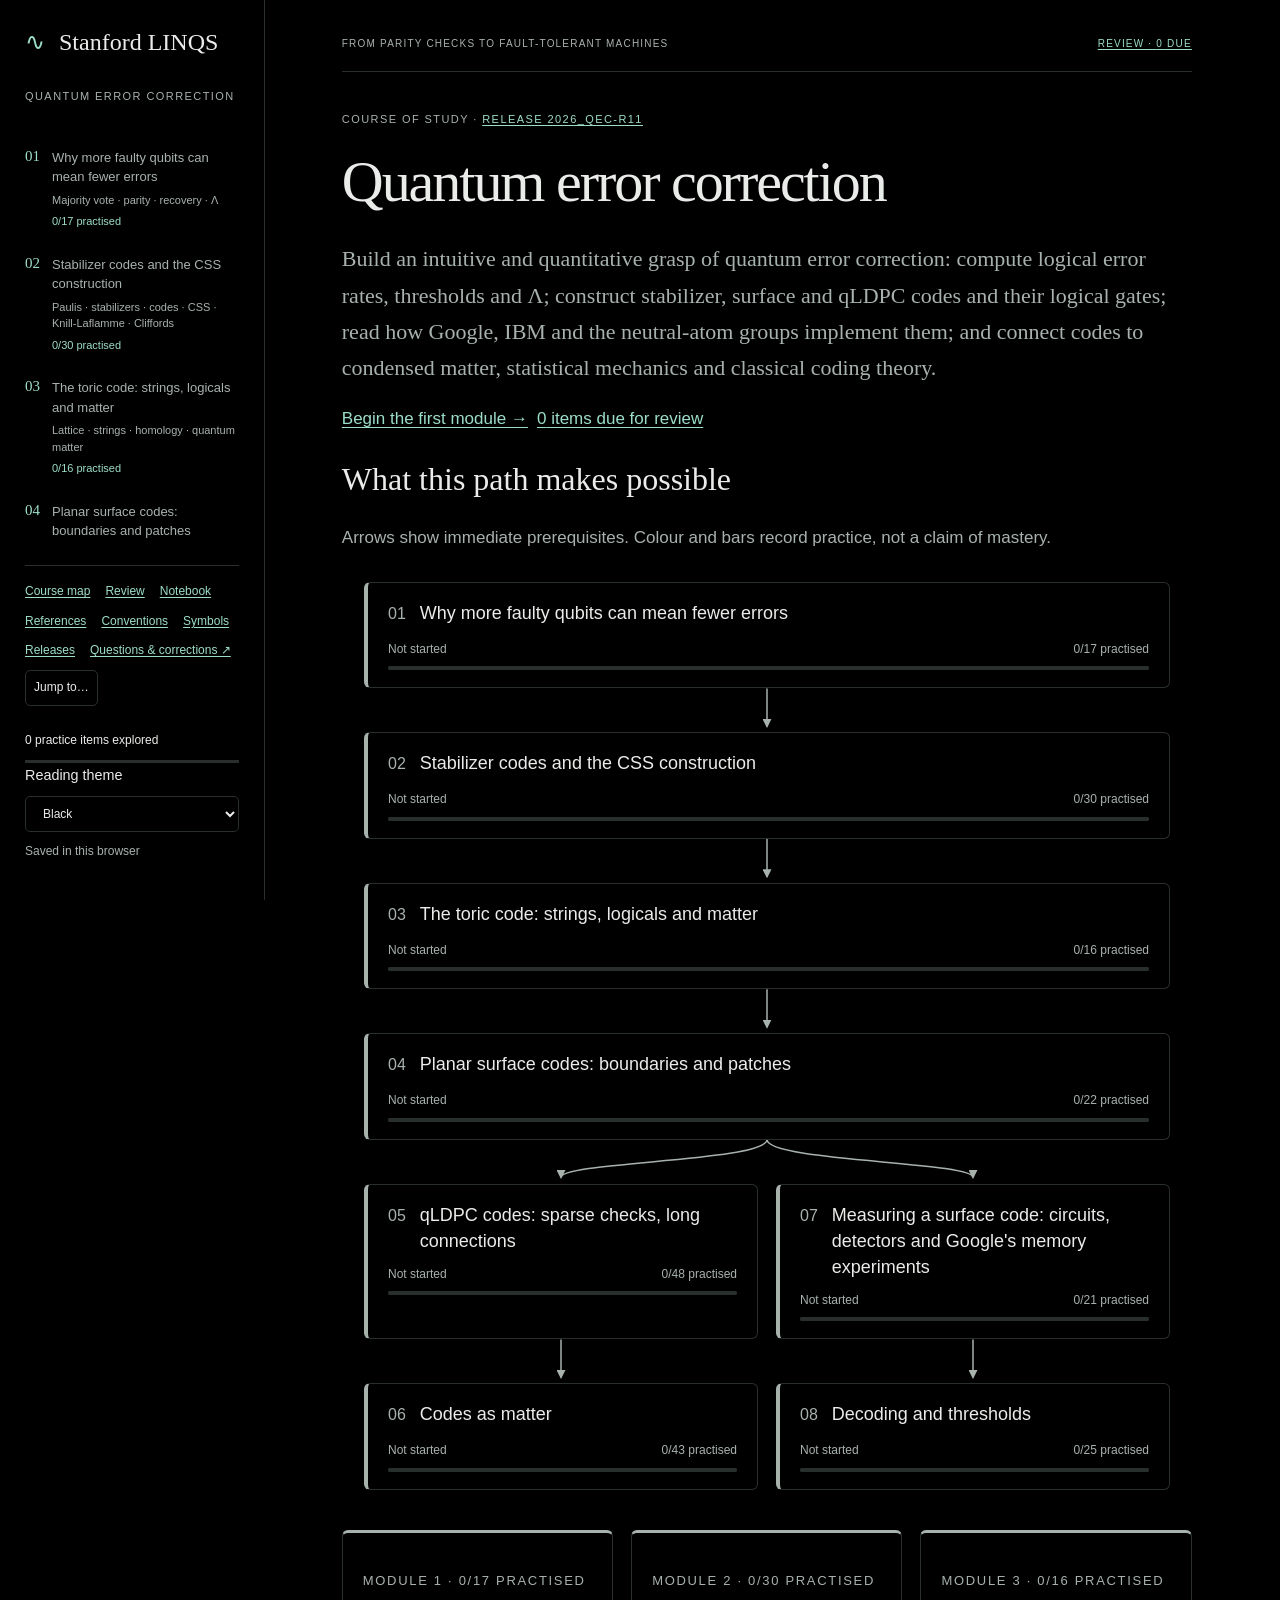
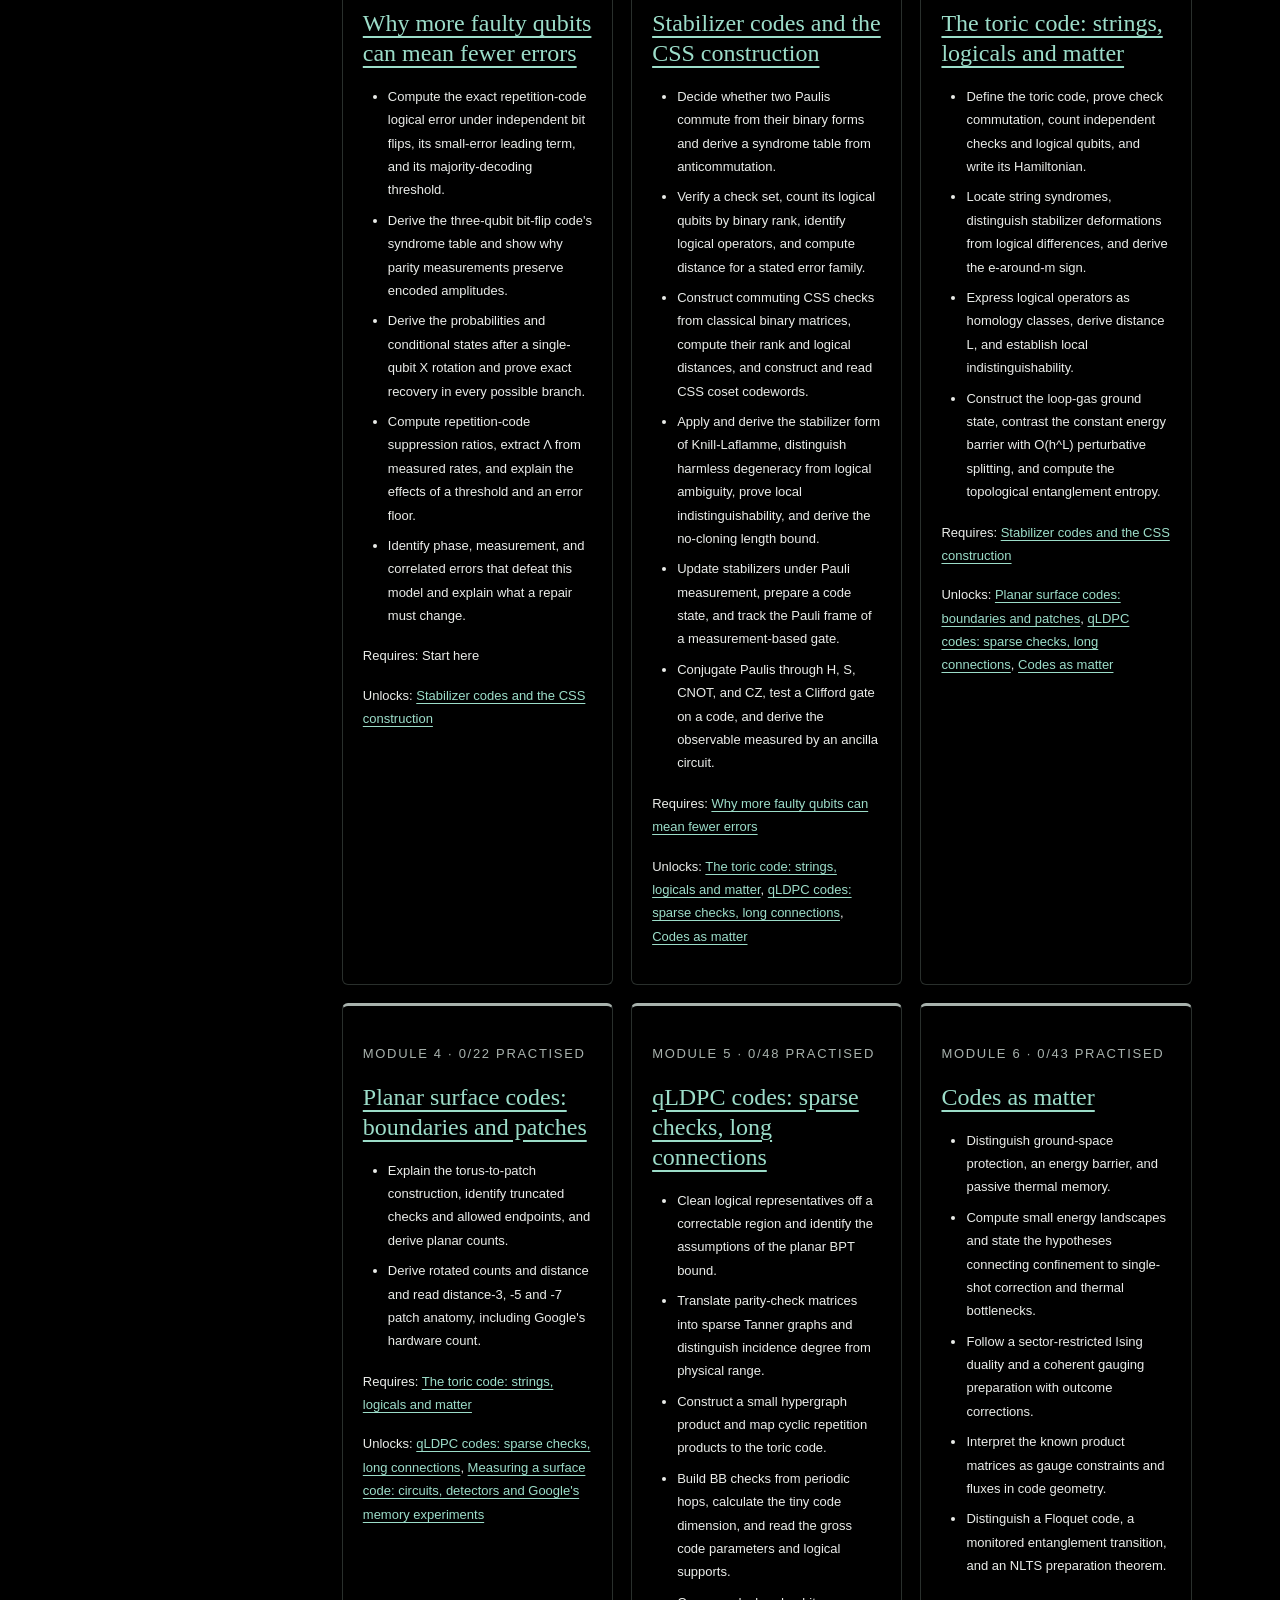
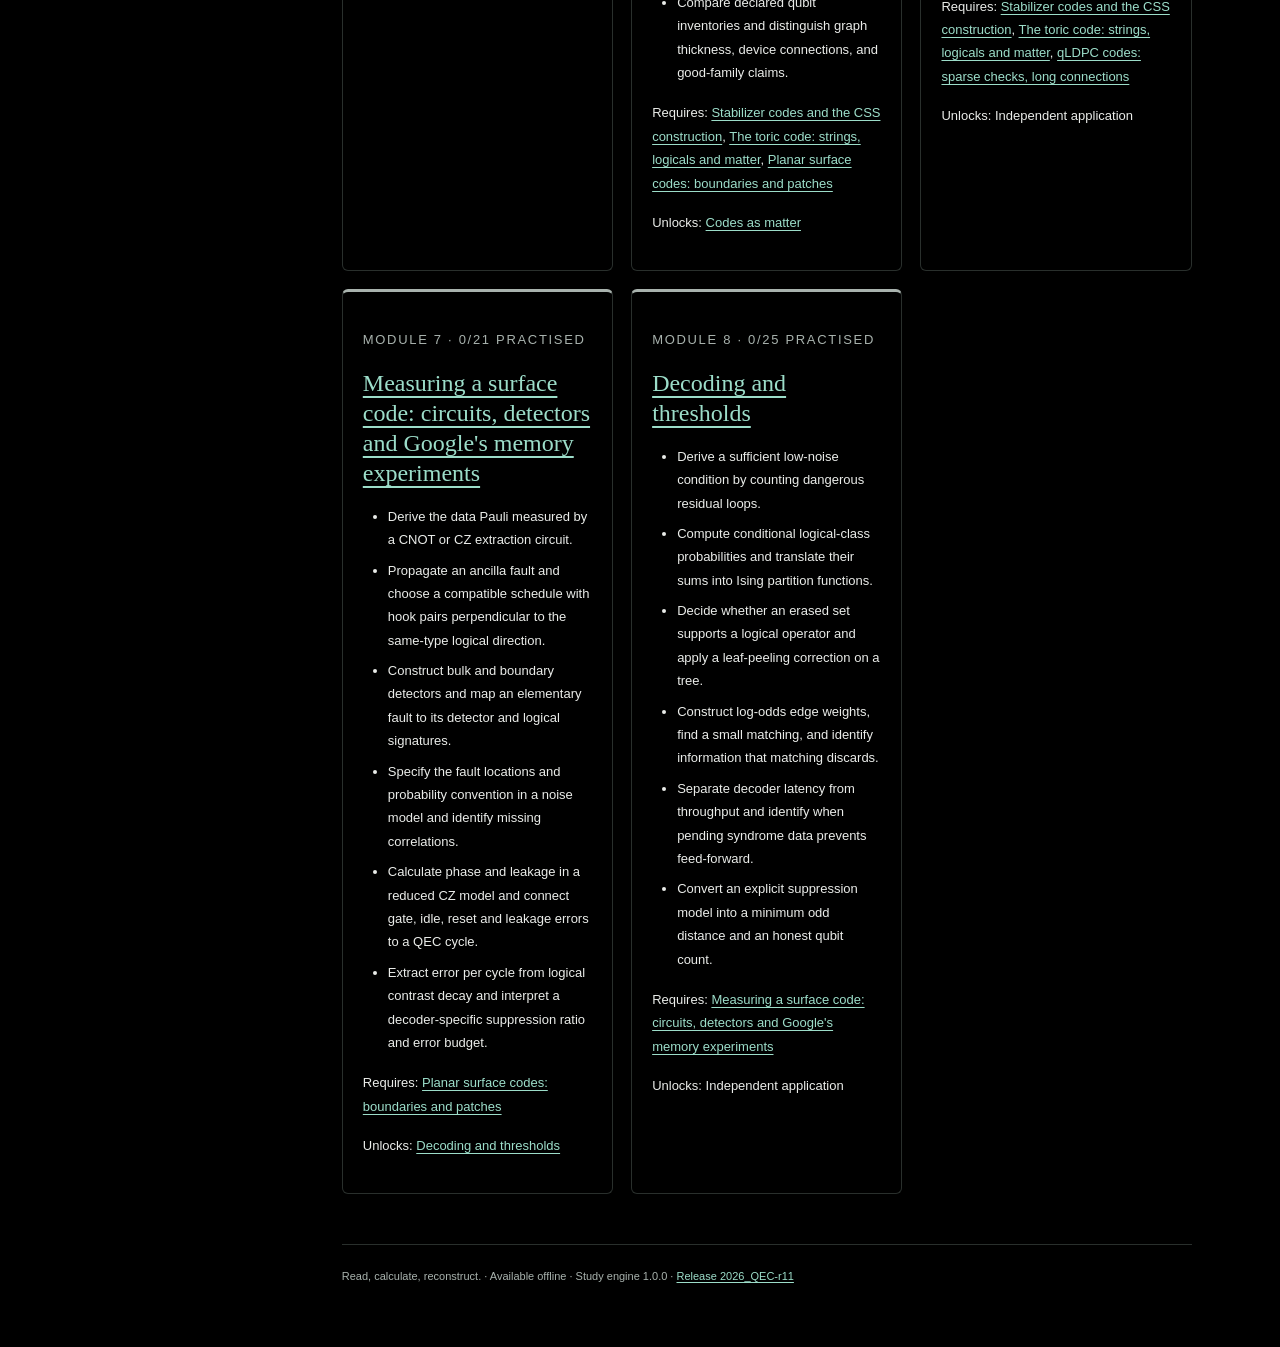
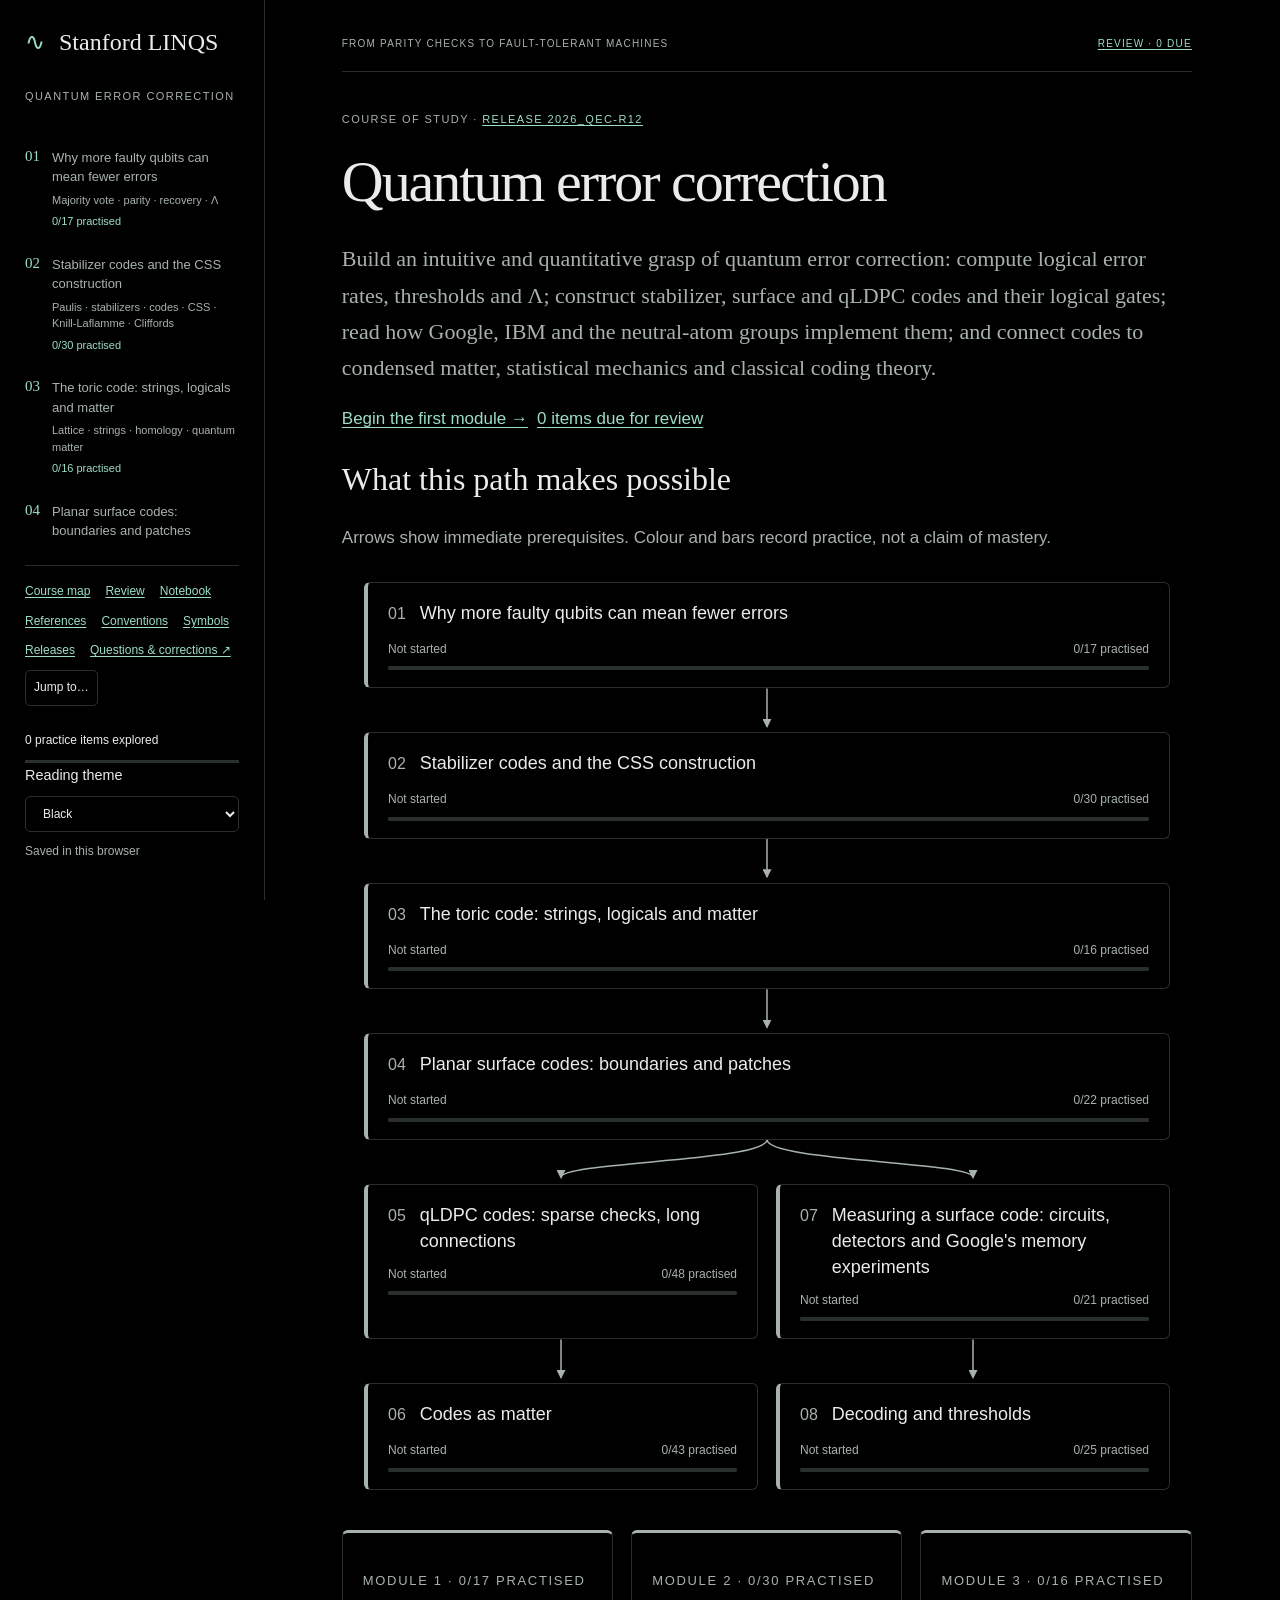
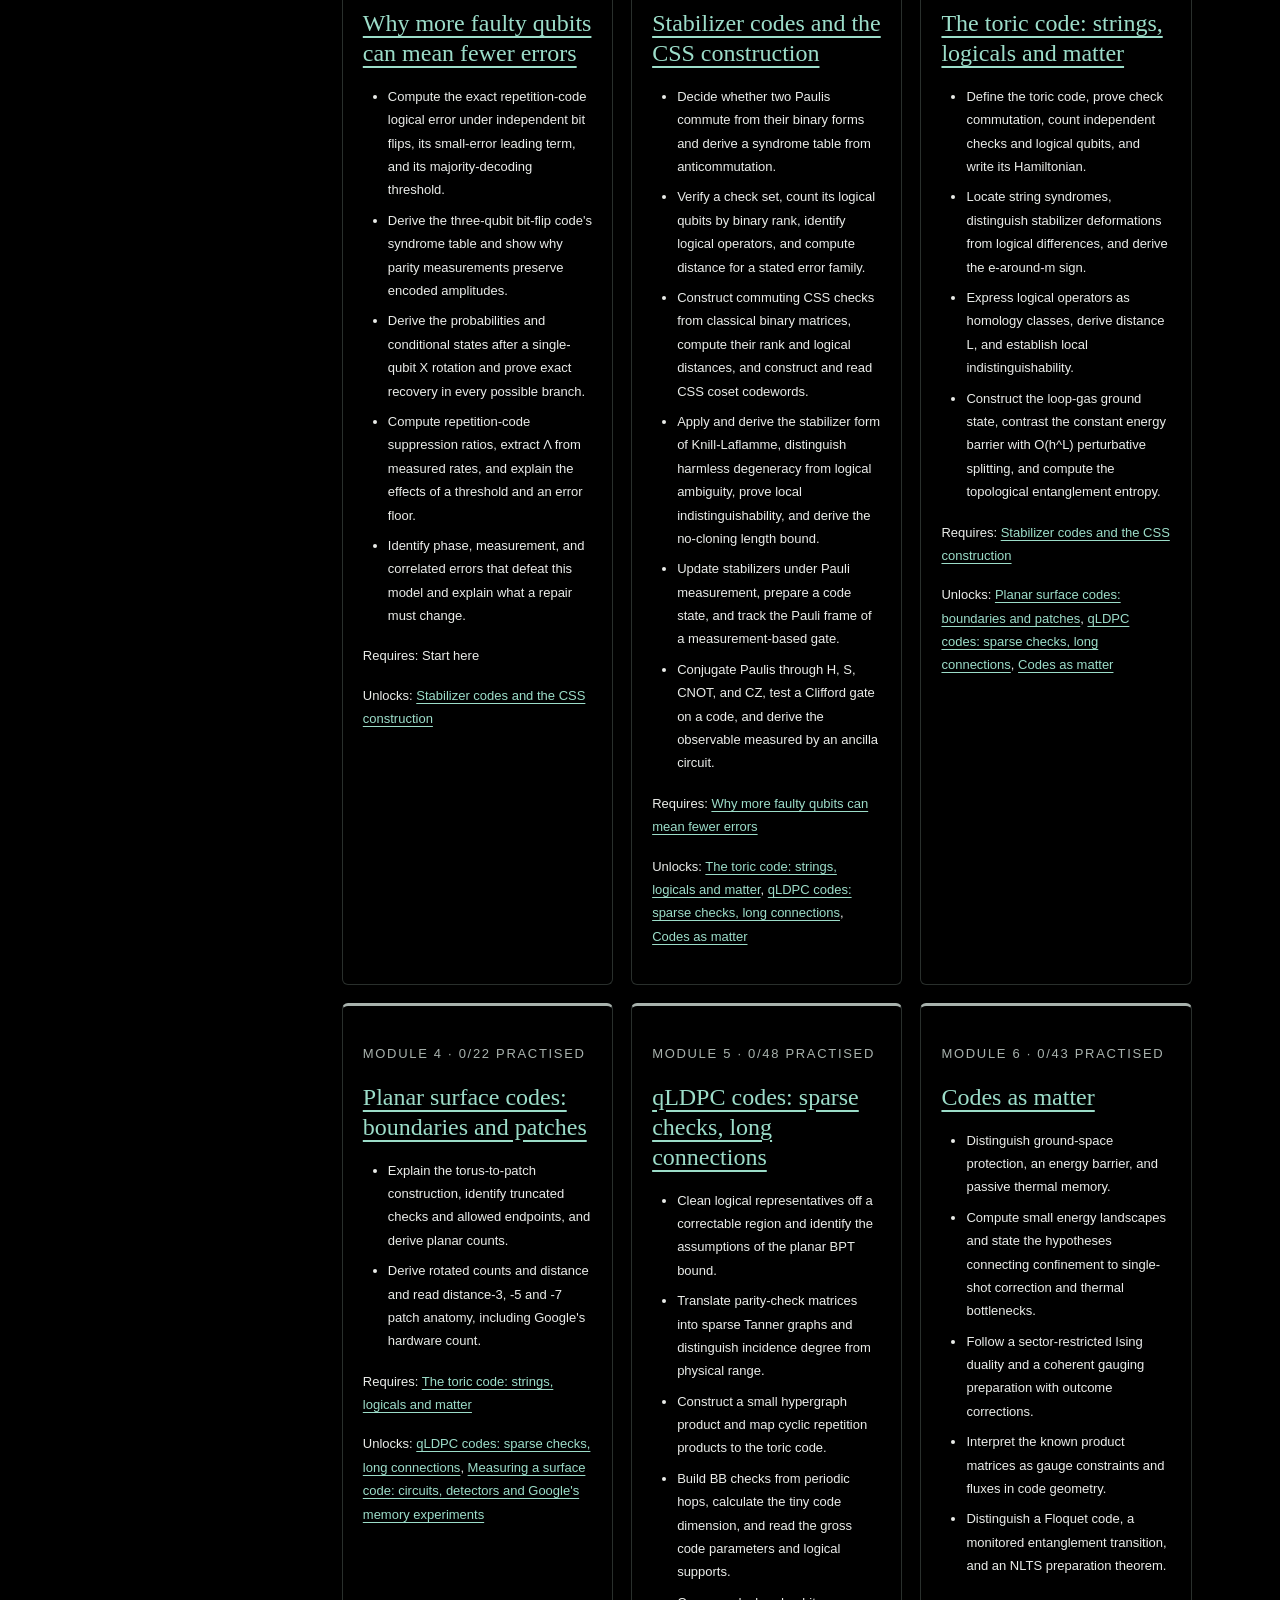
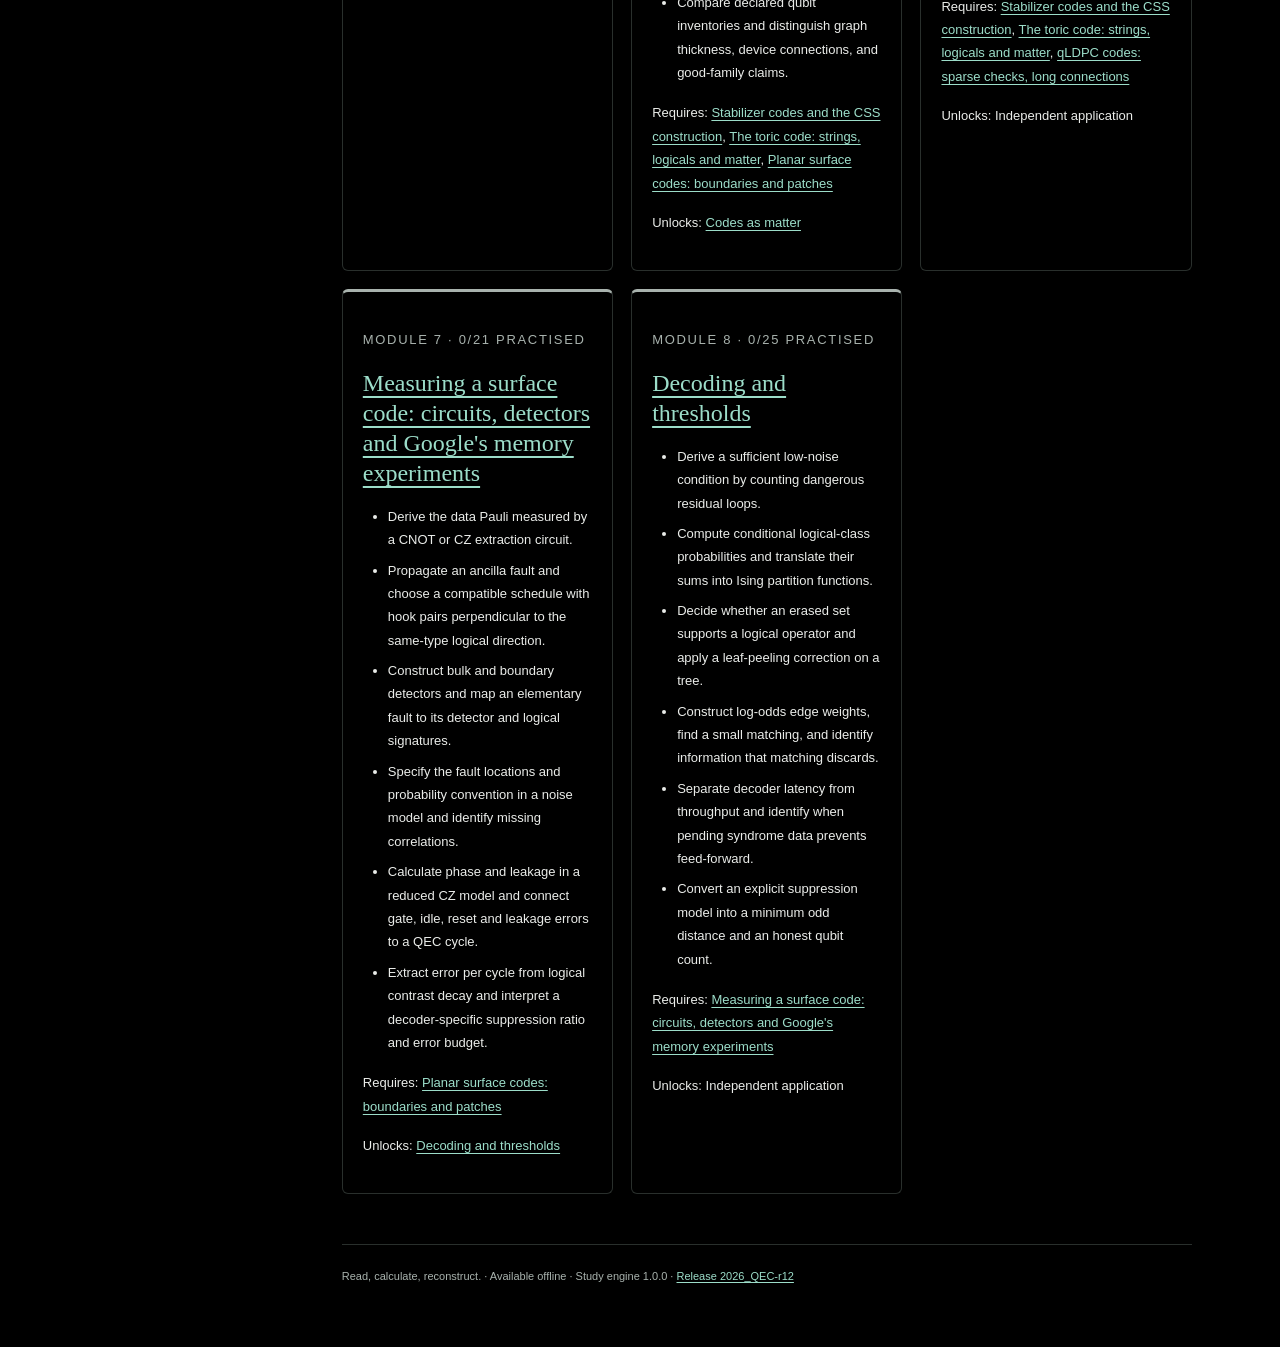
